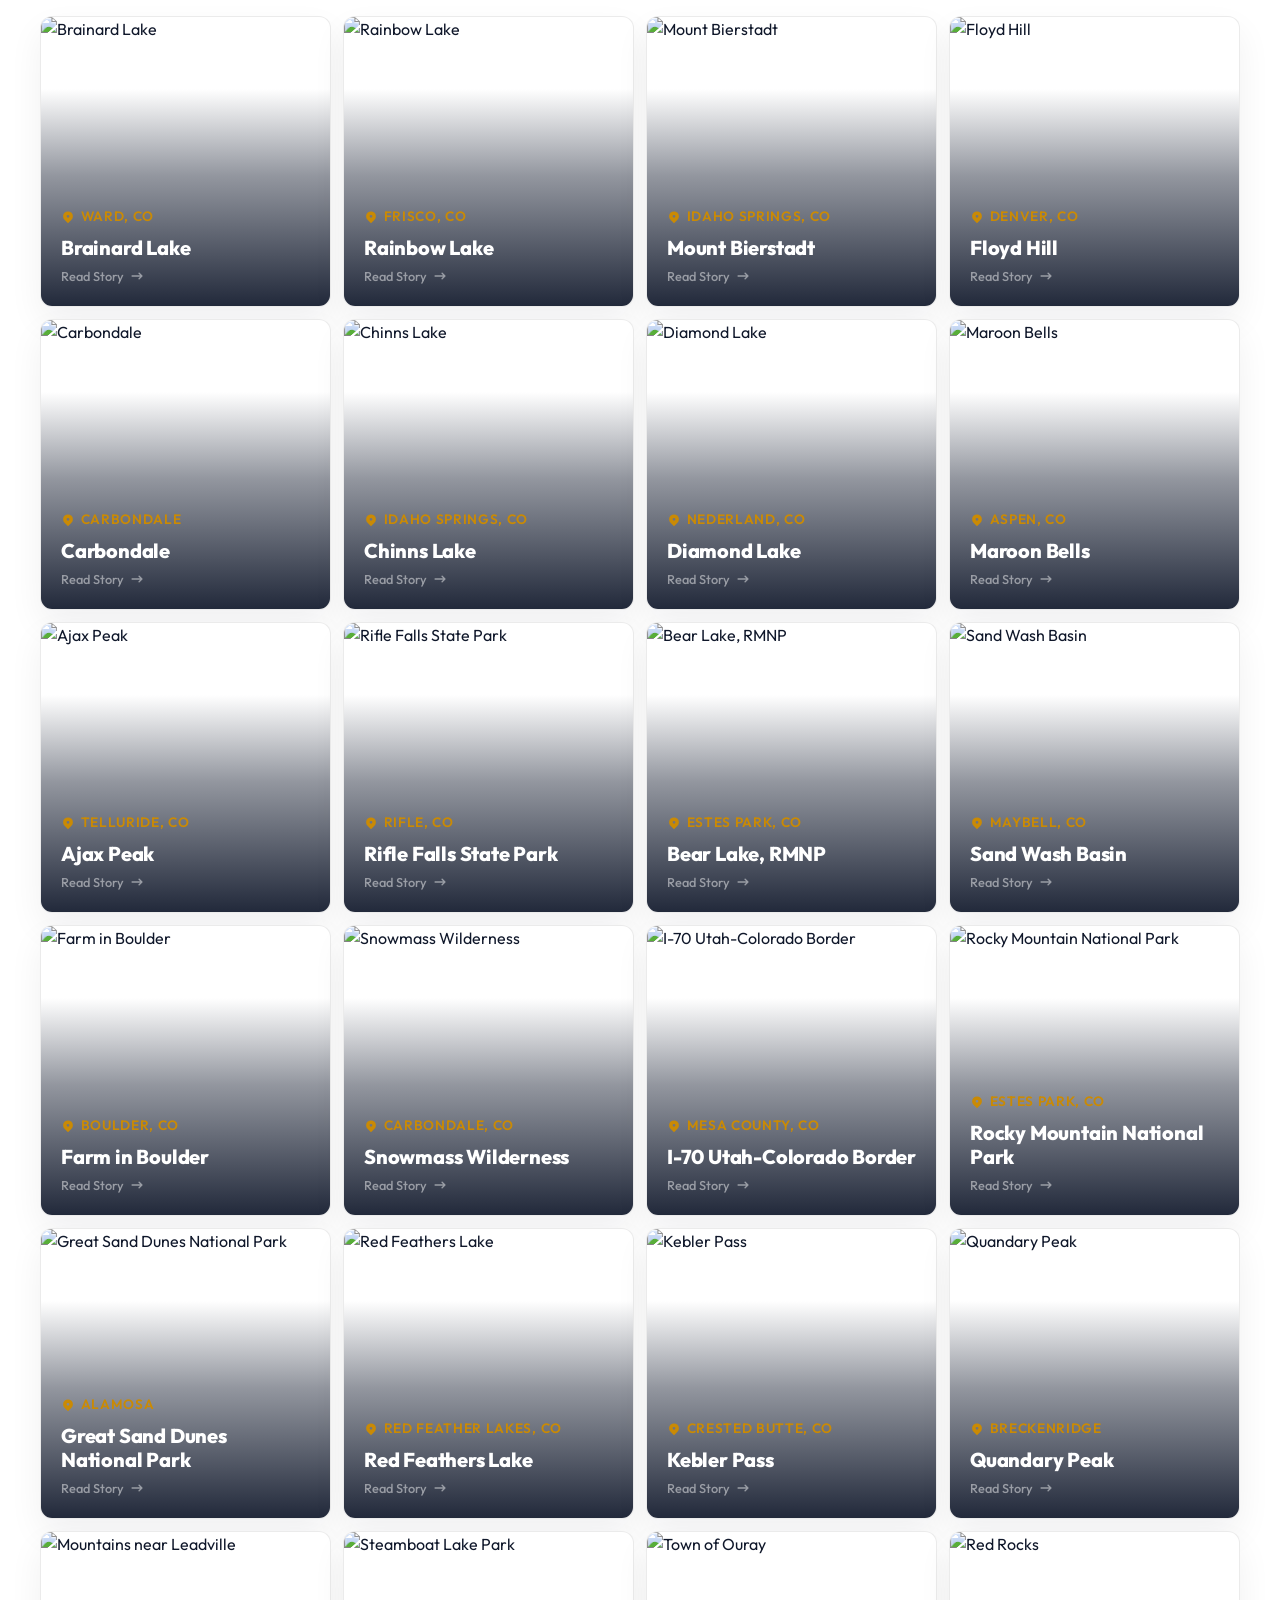
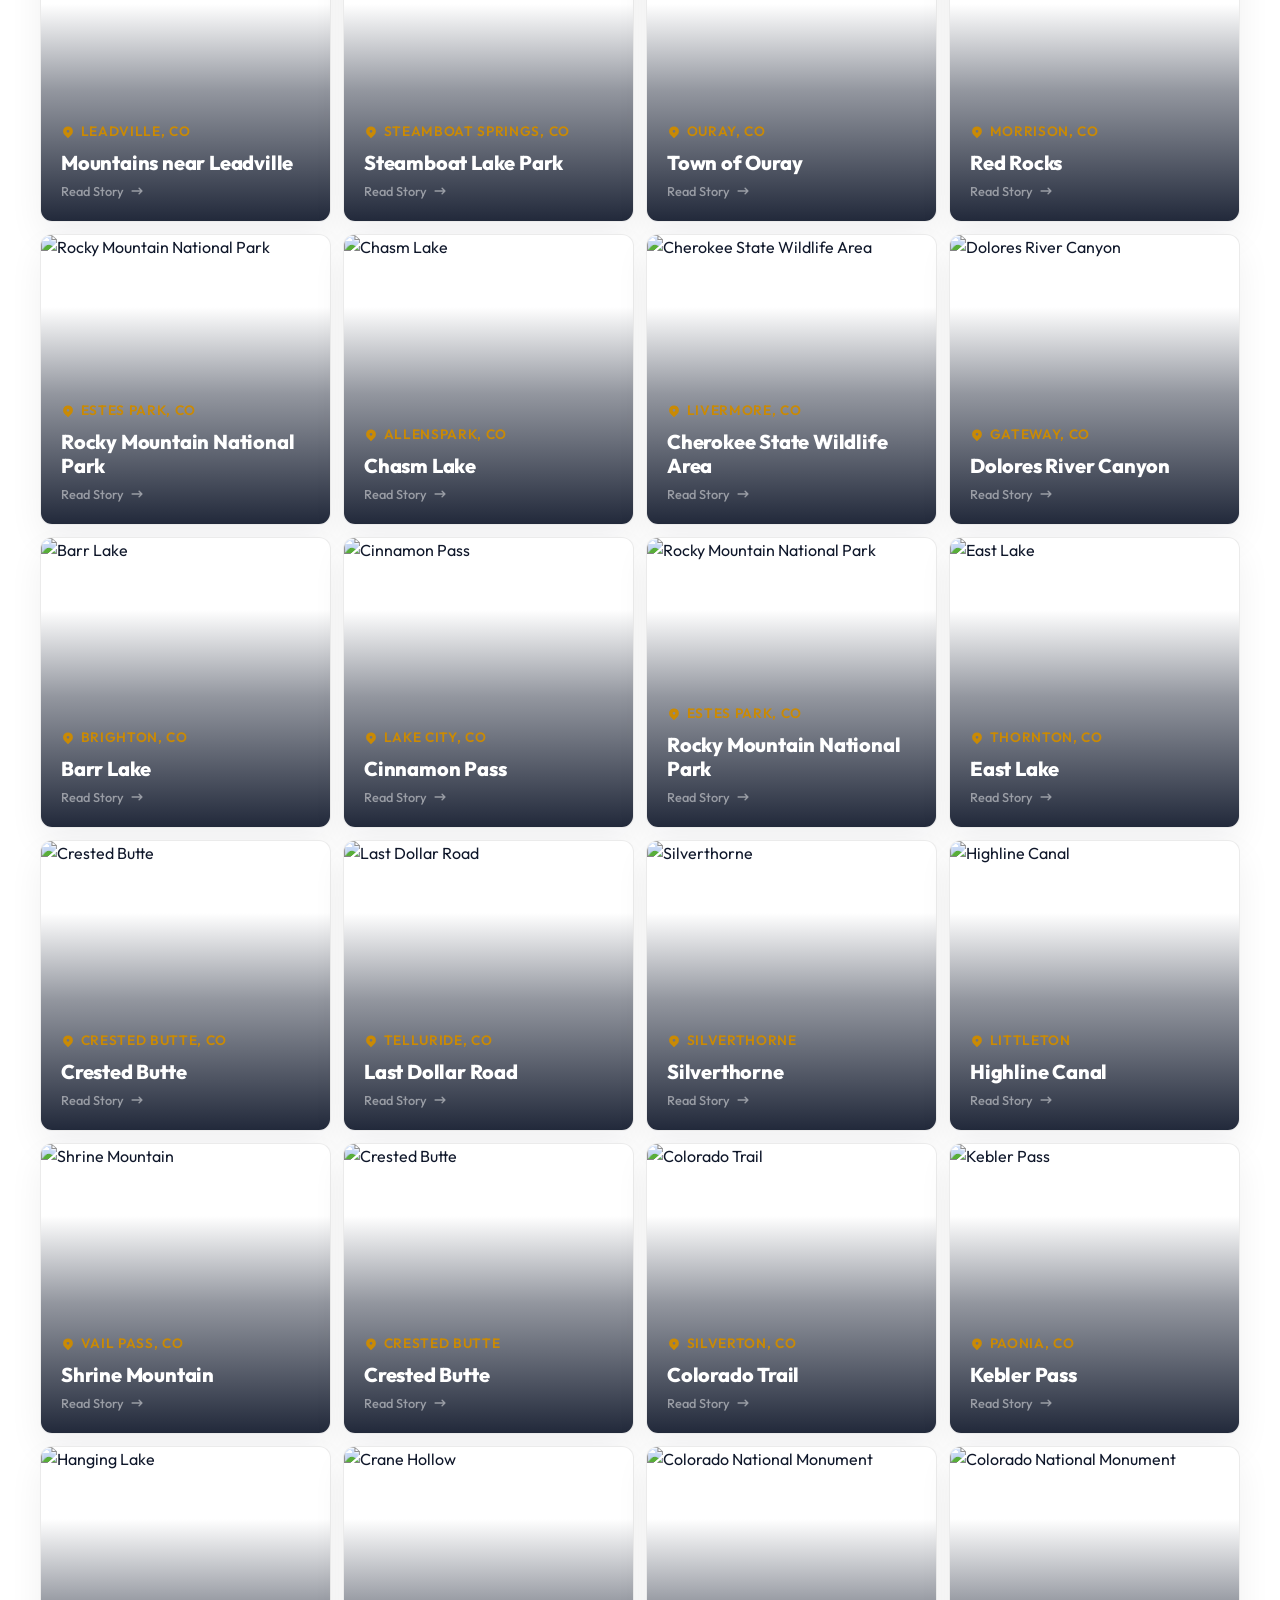
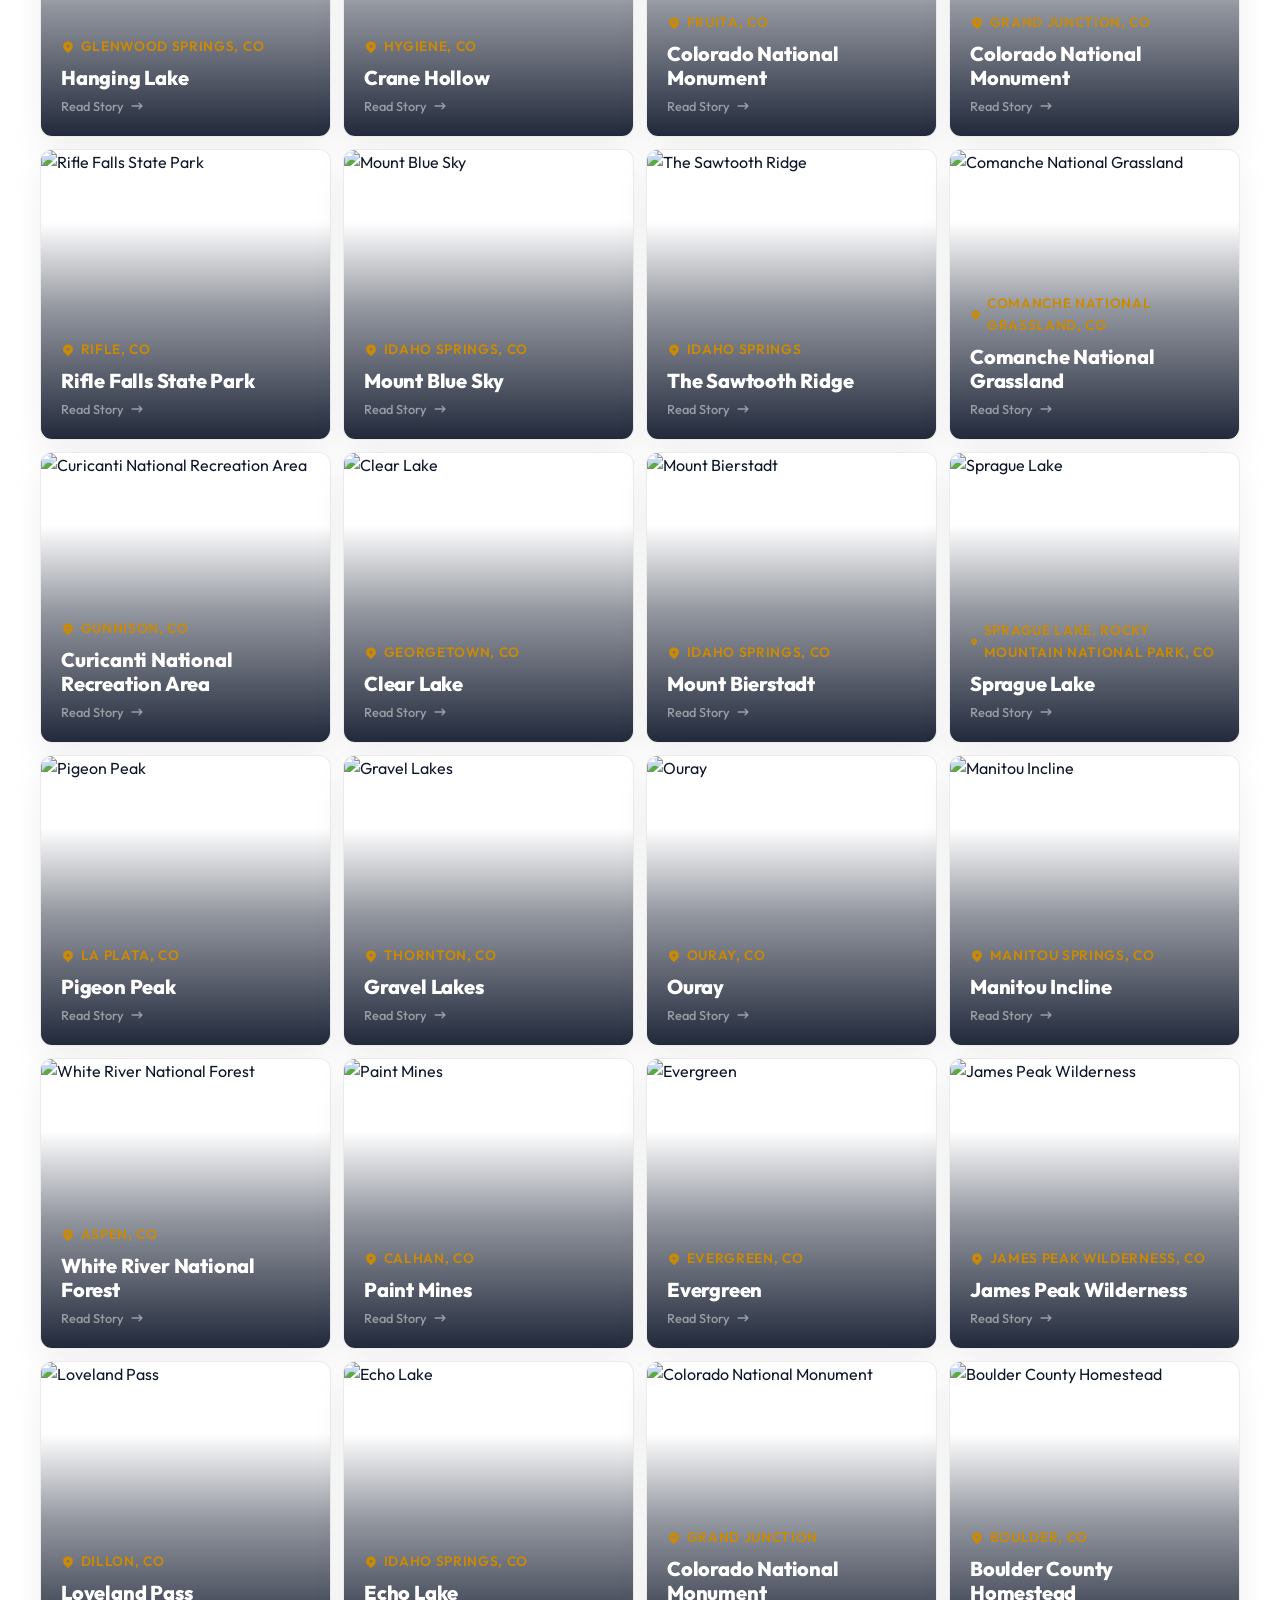
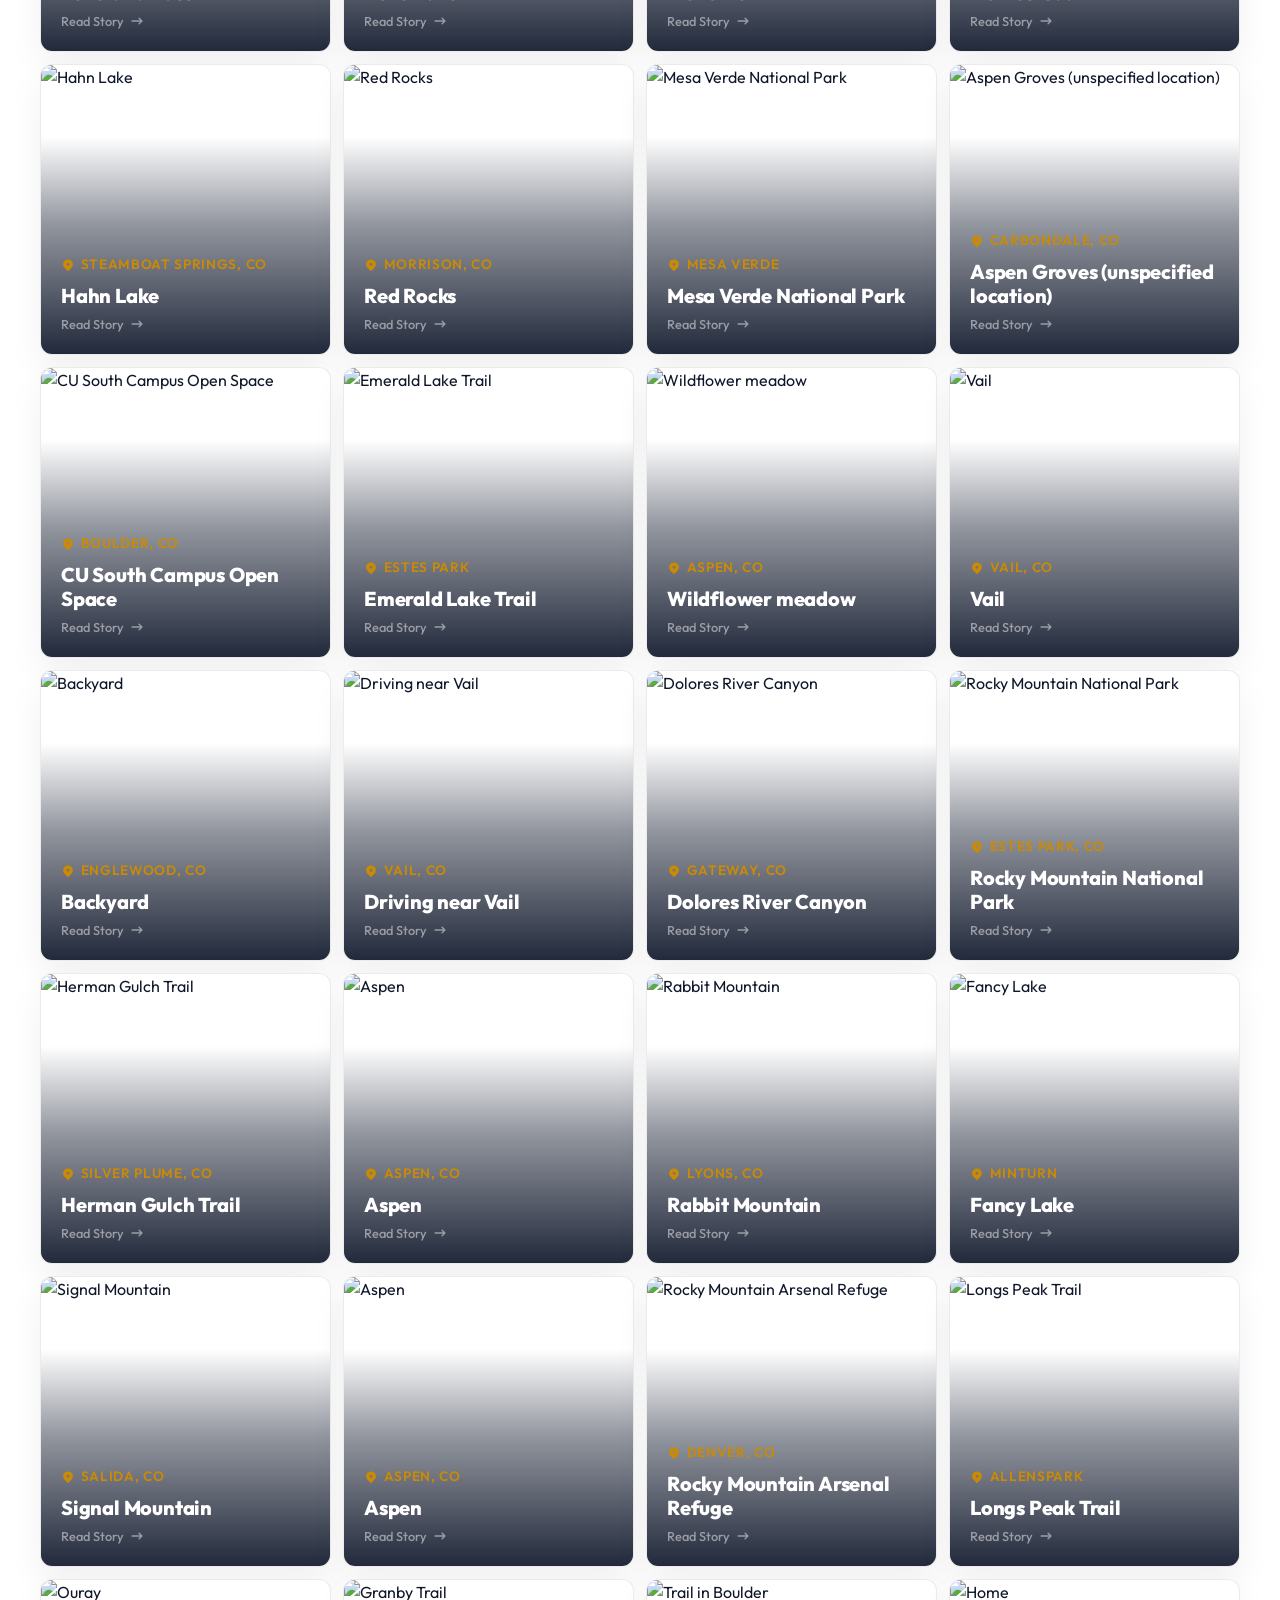
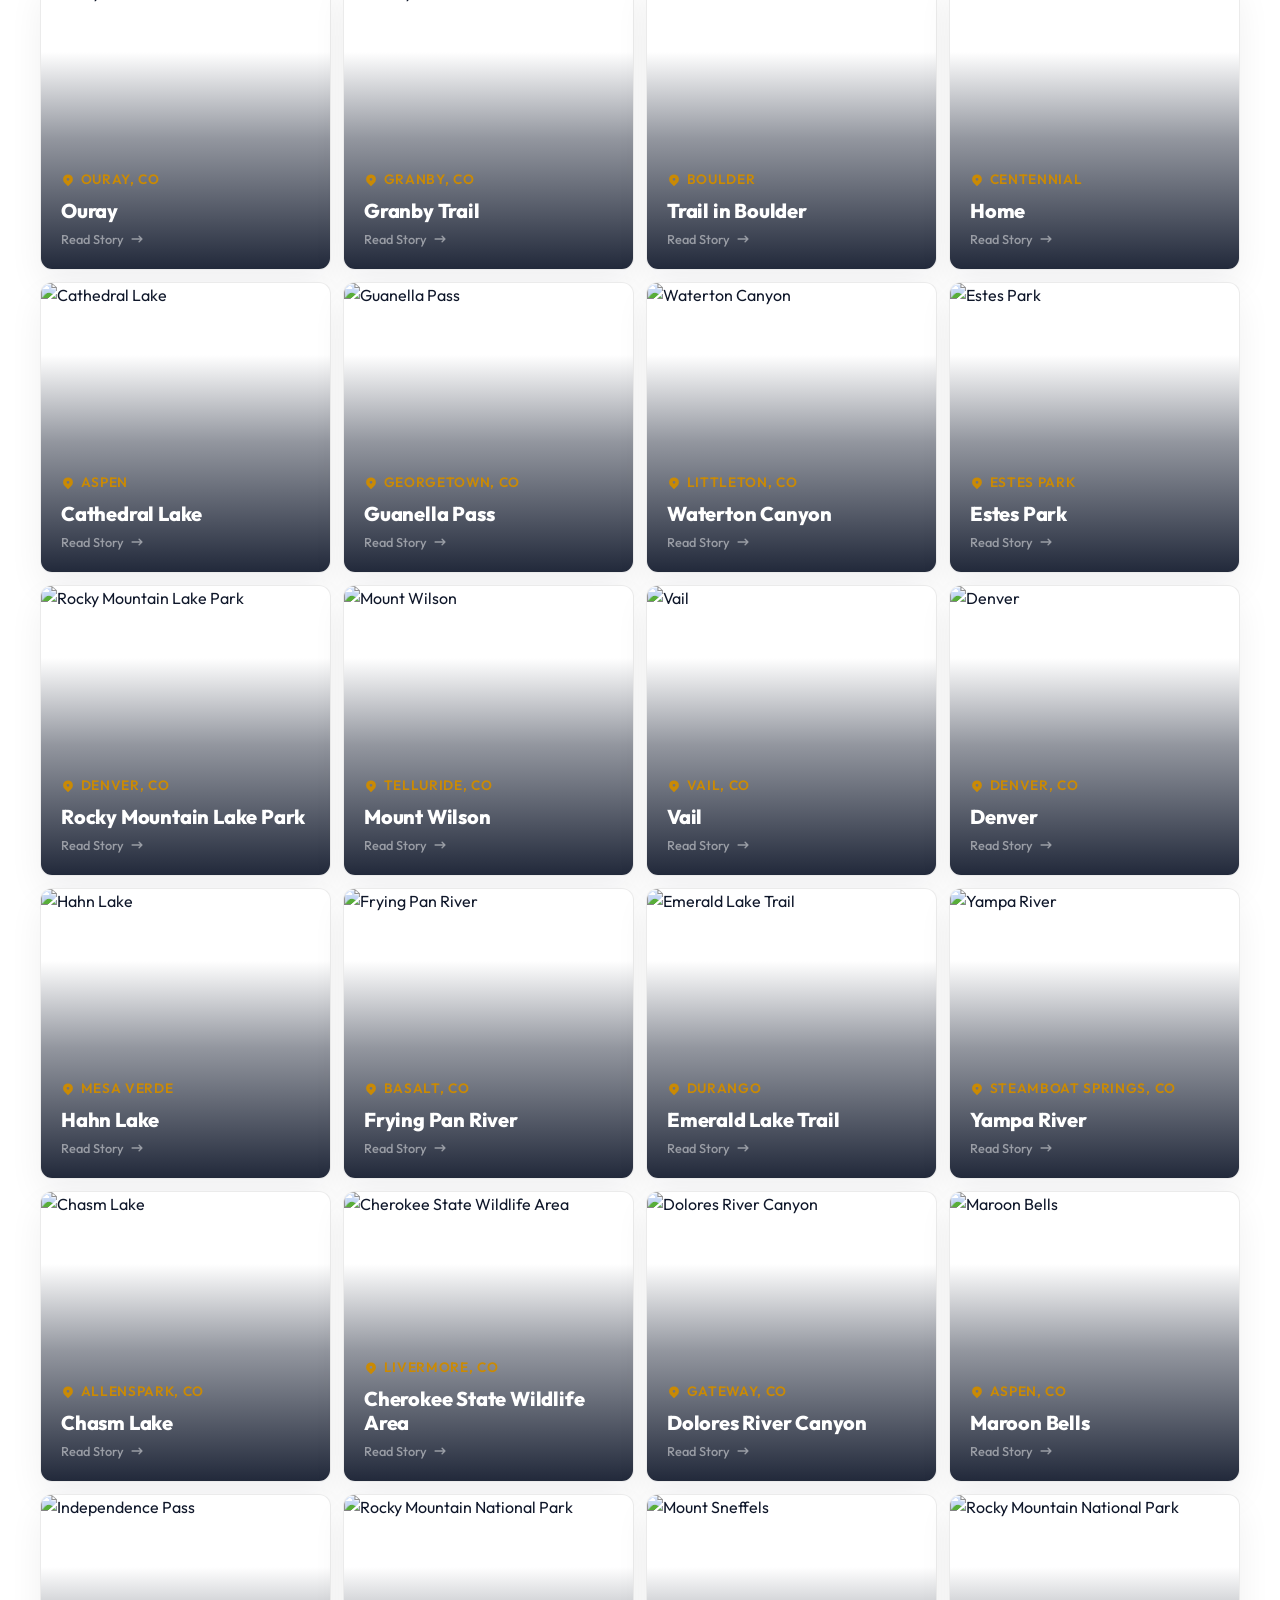
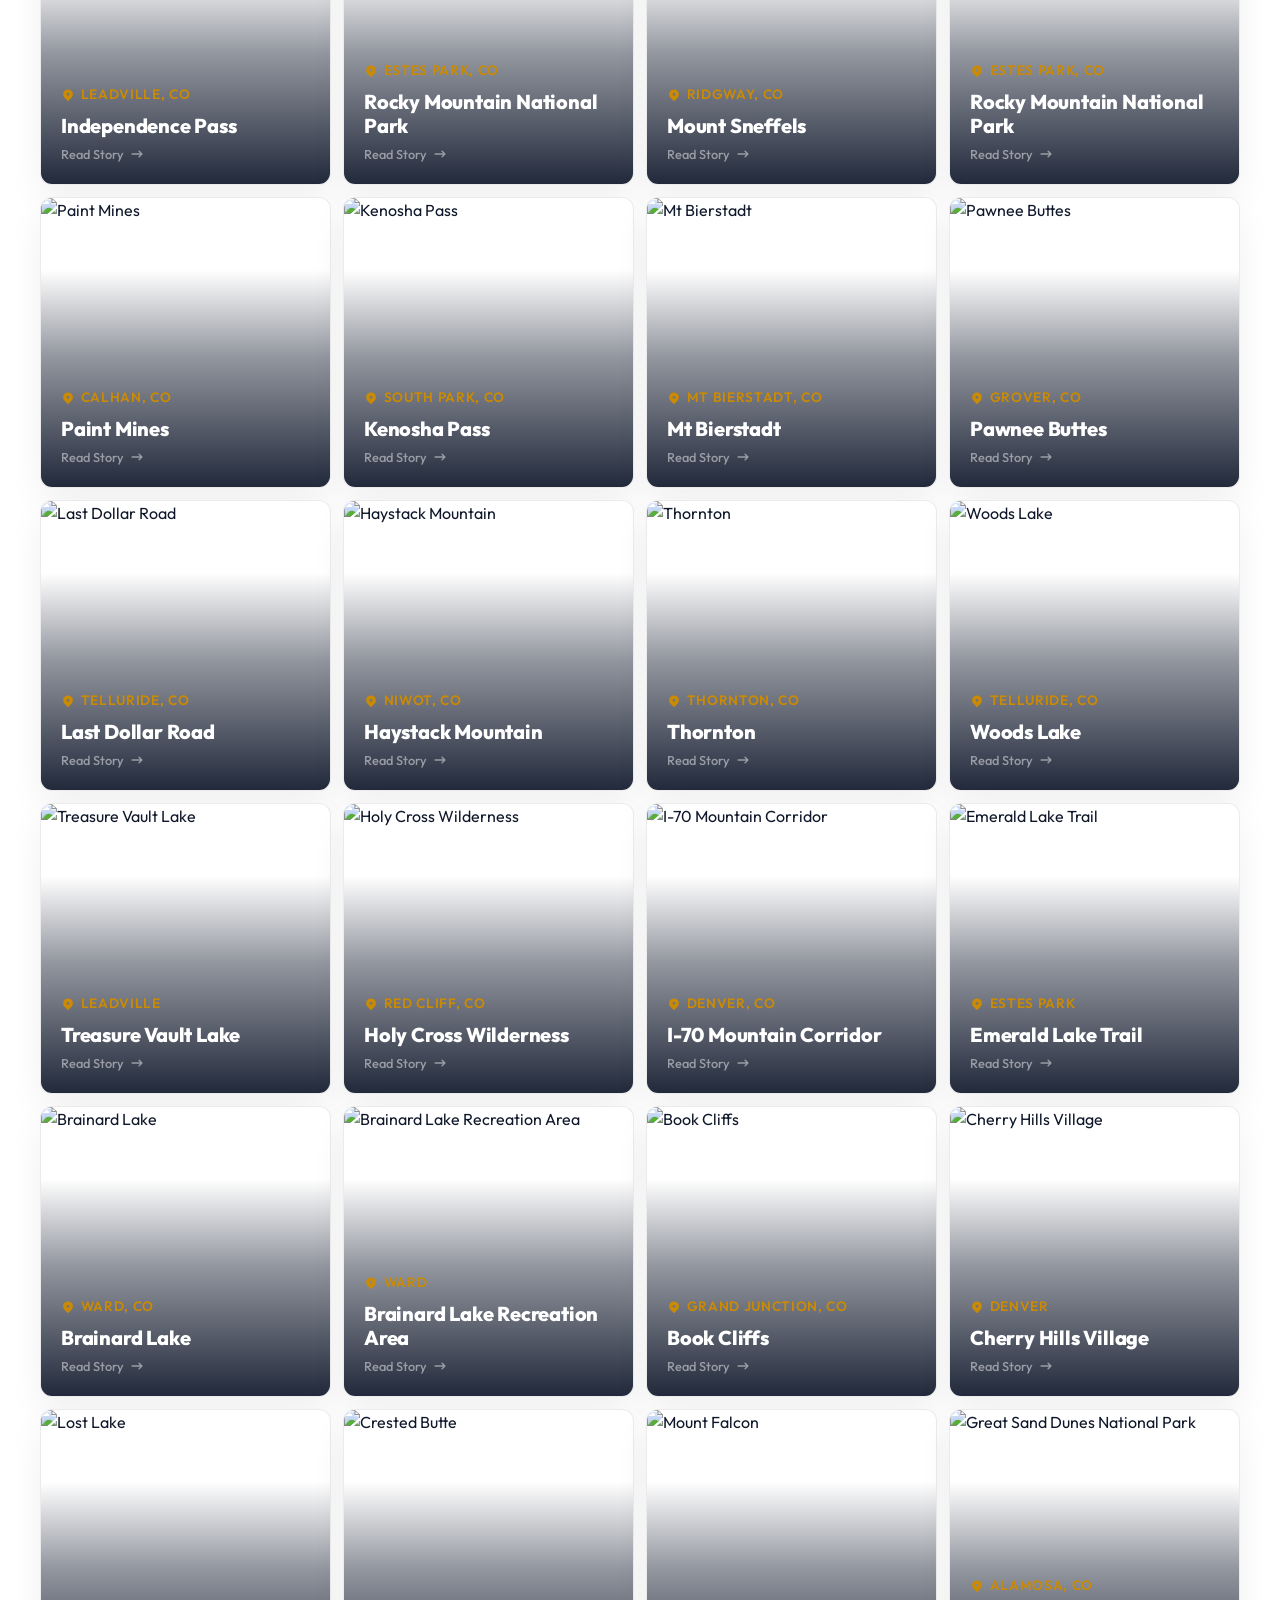
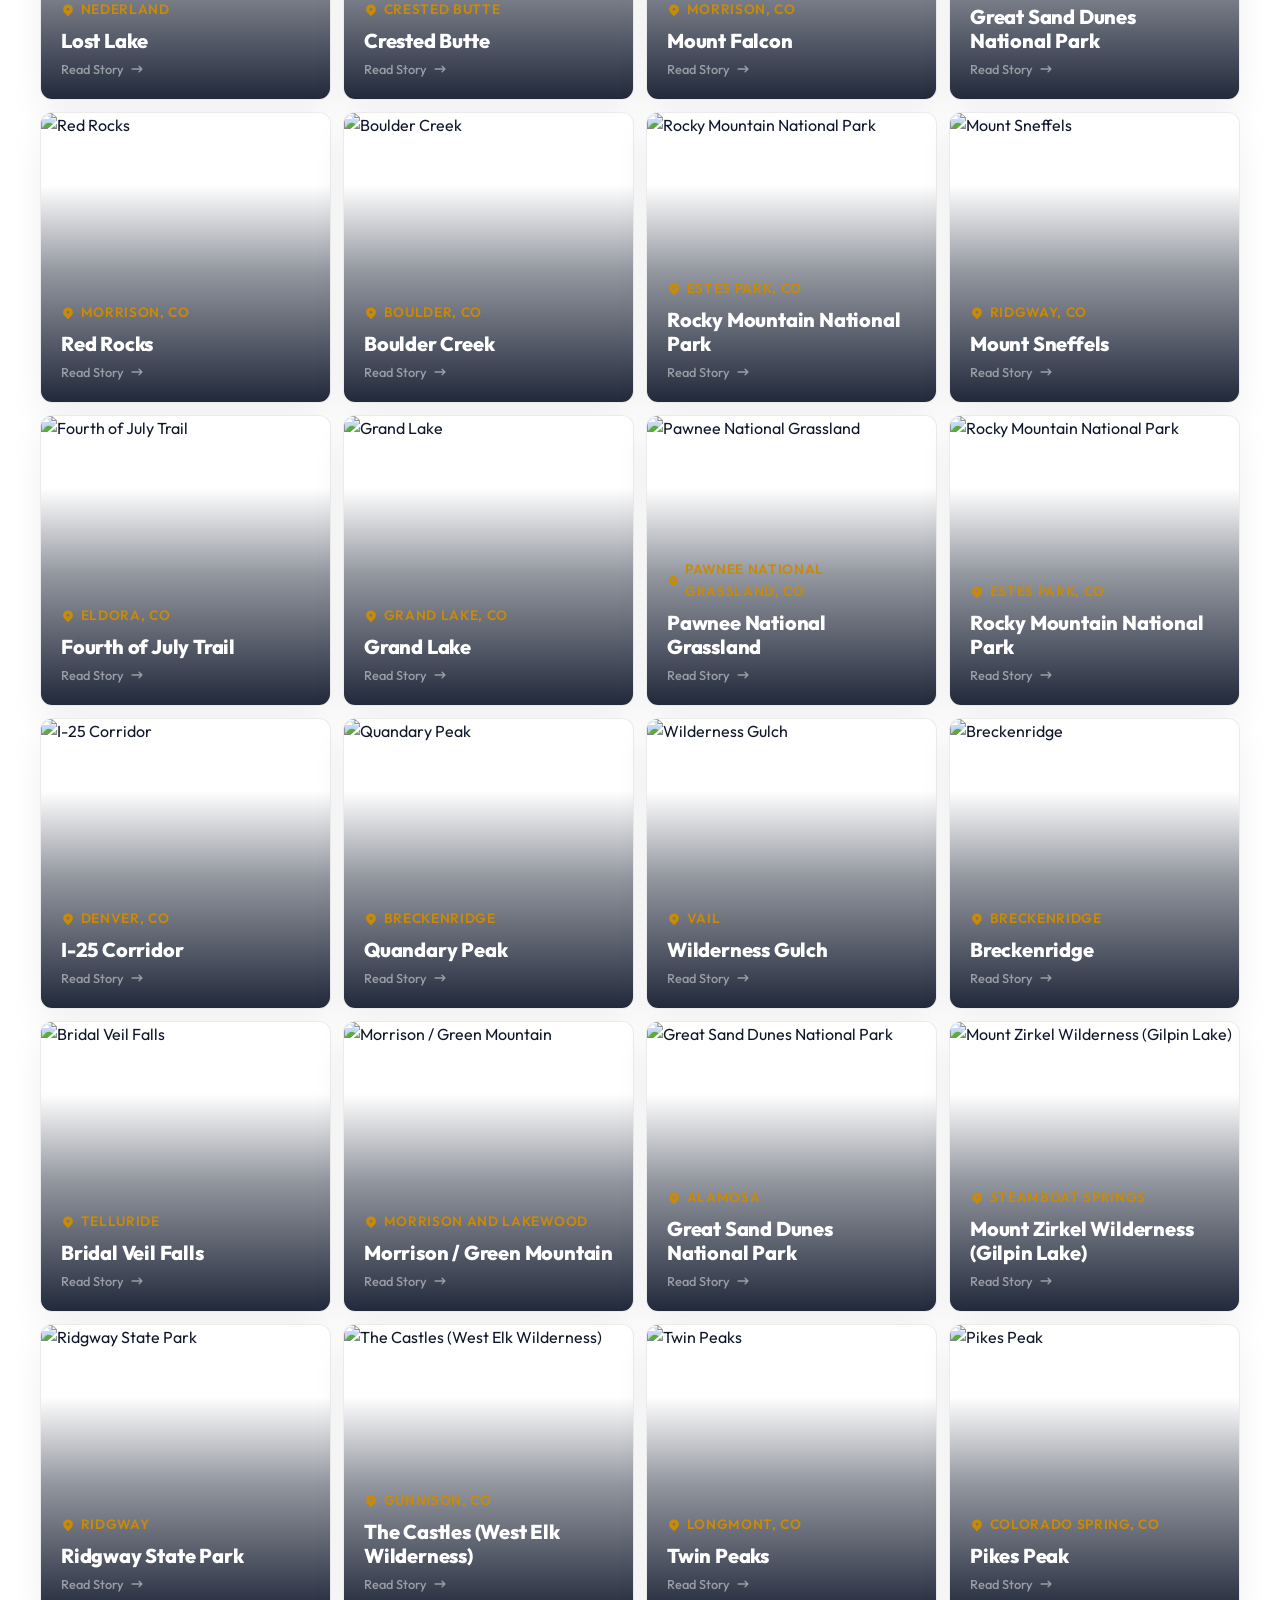
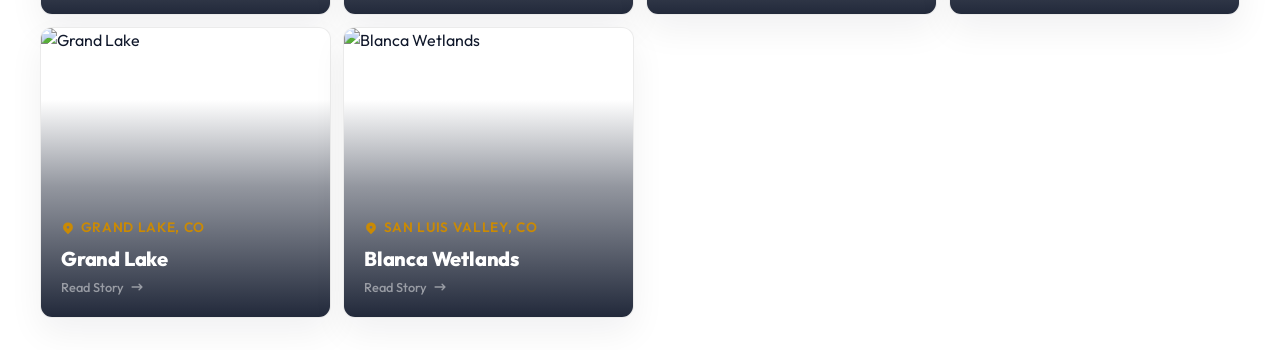
==== gallery.html @ 62d13413 "Update Stacy Weinstein location from Dolores River Canyon to I-70 Utah-Colorado Border" ====
<!DOCTYPE html>
<html lang="en">
<head>
  <meta charset="UTF-8">
  <meta name="viewport" content="width=device-width, initial-scale=1.0">
  <title>Colorado is Beautiful | Photo Gallery</title>
  <link rel="stylesheet" href="styles.css?v=1.2">
  <style>
    body {
      background: transparent;
      min-height: auto;
      padding: 0;
      margin: 0;
    }
    .gallery-embed-wrapper {
      width: 100%;
      max-width: 1200px;
      margin: 0 auto;
      padding: 1rem 0 2rem 0;
    }
  </style>
</head>
<body>

  <div class="gallery-embed-wrapper">
    <!-- Main Grid Section -->
    <main class="gallery-grid">
      <!-- CARDS_START -->

      <!-- Card: Brainard Lake (by Deena Sveinsson) -->
      <div class="card-container" id="landmark-brainard-lake" data-title="Brainard Lake" data-submitter="Deena Sveinsson" data-location="Ward, CO" data-photo="https://environmentamerica.org/wp-content/uploads/2026/07/Brainard_Lake.jpg?v=1.2" data-story="Brainard Lake: Brainard Lake Recreation Area draw visitors from all over the world hoping to see a majestic moose nibbling willows. With multiple recreational opportunities, this area is a gem for outdoor enthusiasts.">
        <div class="card" role="button" tabindex="0" aria-expanded="false" aria-label="Brainard Lake, click to enlarge details">
          <!-- Front Face -->
          <div class="card-front">
            <div class="card-image-wrapper">
              <img class="card-image" src="https://environmentamerica.org/wp-content/uploads/2026/07/Brainard_Lake.jpg?v=1.2" alt="Brainard Lake" referrerpolicy="no-referrer" loading="lazy">
            </div>
            <div class="card-overlay">
              <div class="card-location">
                <svg xmlns="http://www.w3.org/2000/svg" viewBox="0 0 20 20" fill="currentColor">
                  <path fill-rule="evenodd" d="M5.05 4.05a7 7 0 119.9 9.9L10 18.9l-4.95-4.95a7 7 0 010-9.9zM10 11a2 2 0 100-4 2 2 0 000 4z" clip-rule="evenodd" />
                </svg>
                Ward, CO
              </div>
              <h2 class="card-title">Brainard Lake</h2>
              <div class="card-hint">
                <span>Read Story</span>
                <svg xmlns="http://www.w3.org/2000/svg" viewBox="0 0 20 20" fill="currentColor">
                  <path fill-rule="evenodd" d="M12.293 5.293a1 1 0 011.414 0l4 4a1 1 0 010 1.414l-4 4a1 1 0 01-1.414-1.414L14.586 11H3a1 1 0 110-2h11.586l-2.293-2.293a1 1 0 010-1.414z" clip-rule="evenodd" />
                </svg>
              </div>
            </div>
          </div>
          <!-- Back Face -->
          <div class="card-back">
            <div class="card-back-header">
              <h2 class="card-back-title">Brainard Lake</h2>
            </div>
            <p class="card-back-desc">"Brainard Lake: Brainard Lake Recreation Area draw visitors from all over the world hoping to see a majestic moose nibbling willows. With multiple recreational opportunities, this area is a gem for outdoor enthusiasts."</p>
            <div class="card-facts">
              <div class="fact-item">
                <span class="fact-label">Shared By</span>
                <span class="fact-value">Deena Sveinsson</span>
              </div>
              <div class="fact-item">
                <span class="fact-label">Location</span>
                <span class="fact-value">Ward, CO</span>
              </div>
            </div>
            <button class="flip-back-btn" aria-label="Flip card to front">
              <svg xmlns="http://www.w3.org/2000/svg" viewBox="0 0 20 20" fill="currentColor">
                <path fill-rule="evenodd" d="M12.293 5.293a1 1 0 011.414 0l4 4a1 1 0 010 1.414l-4 4a1 1 0 01-1.414-1.414L14.586 11H3a1 1 0 110-2h11.586l-2.293-2.293a1 1 0 010-1.414z" clip-rule="evenodd" />
              </svg>
              Flip Back
            </button>
          </div>
        </div>
      </div>


      <!-- Card: Rainbow Lake (by Bill Stephens) -->
      <div class="card-container" id="landmark-rainbow-lake" data-title="Rainbow Lake" data-submitter="Bill Stephens" data-location="Frisco, CO" data-photo="https://environmentamerica.org/wp-content/uploads/2026/07/Frisco_01.JPG?v=1.2" data-story="Rainbow Lake offers a quiet, front-row view of Peak 1 standing tall above the Tenmile Range near Frisco.">
        <div class="card" role="button" tabindex="0" aria-expanded="false" aria-label="Rainbow Lake, click to enlarge details">
          <!-- Front Face -->
          <div class="card-front">
            <div class="card-image-wrapper">
              <img class="card-image" src="https://environmentamerica.org/wp-content/uploads/2026/07/Frisco_01.JPG?v=1.2" alt="Rainbow Lake" referrerpolicy="no-referrer" loading="lazy">
            </div>
            <div class="card-overlay">
              <div class="card-location">
                <svg xmlns="http://www.w3.org/2000/svg" viewBox="0 0 20 20" fill="currentColor">
                  <path fill-rule="evenodd" d="M5.05 4.05a7 7 0 119.9 9.9L10 18.9l-4.95-4.95a7 7 0 010-9.9zM10 11a2 2 0 100-4 2 2 0 000 4z" clip-rule="evenodd" />
                </svg>
                Frisco, CO
              </div>
              <h2 class="card-title">Rainbow Lake</h2>
              <div class="card-hint">
                <span>Read Story</span>
                <svg xmlns="http://www.w3.org/2000/svg" viewBox="0 0 20 20" fill="currentColor">
                  <path fill-rule="evenodd" d="M12.293 5.293a1 1 0 011.414 0l4 4a1 1 0 010 1.414l-4 4a1 1 0 01-1.414-1.414L14.586 11H3a1 1 0 110-2h11.586l-2.293-2.293a1 1 0 010-1.414z" clip-rule="evenodd" />
                </svg>
              </div>
            </div>
          </div>
          <!-- Back Face -->
          <div class="card-back">
            <div class="card-back-header">
              <h2 class="card-back-title">Rainbow Lake</h2>
            </div>
            <p class="card-back-desc">"Rainbow Lake offers a quiet, front-row view of Peak 1 standing tall above the Tenmile Range near Frisco."</p>
            <div class="card-facts">
              <div class="fact-item">
                <span class="fact-label">Shared By</span>
                <span class="fact-value">Bill Stephens</span>
              </div>
              <div class="fact-item">
                <span class="fact-label">Location</span>
                <span class="fact-value">Frisco, CO</span>
              </div>
            </div>
            <button class="flip-back-btn" aria-label="Flip card to front">
              <svg xmlns="http://www.w3.org/2000/svg" viewBox="0 0 20 20" fill="currentColor">
                <path fill-rule="evenodd" d="M12.293 5.293a1 1 0 011.414 0l4 4a1 1 0 010 1.414l-4 4a1 1 0 01-1.414-1.414L14.586 11H3a1 1 0 110-2h11.586l-2.293-2.293a1 1 0 010-1.414z" clip-rule="evenodd" />
              </svg>
              Flip Back
            </button>
          </div>
        </div>
      </div>


      <!-- Card: Mount Bierstadt (by Linda Schatz) -->
      <div class="card-container" id="landmark-mount-bierstadt" data-title="Mount Bierstadt" data-submitter="Linda Schatz" data-location="Idaho Springs, CO" data-photo="https://environmentamerica.org/wp-content/uploads/2026/07/35._Aspen_Trees.jpeg?v=1.2" data-story="More of the trees in Aspen. Looking straight up, I’m struck by how the tall white trunks and yellow crowns pop against the deep blue sky">
        <div class="card" role="button" tabindex="0" aria-expanded="false" aria-label="Mount Bierstadt, click to enlarge details">
          <!-- Front Face -->
          <div class="card-front">
            <div class="card-image-wrapper">
              <img class="card-image" src="https://environmentamerica.org/wp-content/uploads/2026/07/35._Aspen_Trees.jpeg?v=1.2" alt="Mount Bierstadt" referrerpolicy="no-referrer" loading="lazy">
            </div>
            <div class="card-overlay">
              <div class="card-location">
                <svg xmlns="http://www.w3.org/2000/svg" viewBox="0 0 20 20" fill="currentColor">
                  <path fill-rule="evenodd" d="M5.05 4.05a7 7 0 119.9 9.9L10 18.9l-4.95-4.95a7 7 0 010-9.9zM10 11a2 2 0 100-4 2 2 0 000 4z" clip-rule="evenodd" />
                </svg>
                Idaho Springs, CO
              </div>
              <h2 class="card-title">Mount Bierstadt</h2>
              <div class="card-hint">
                <span>Read Story</span>
                <svg xmlns="http://www.w3.org/2000/svg" viewBox="0 0 20 20" fill="currentColor">
                  <path fill-rule="evenodd" d="M12.293 5.293a1 1 0 011.414 0l4 4a1 1 0 010 1.414l-4 4a1 1 0 01-1.414-1.414L14.586 11H3a1 1 0 110-2h11.586l-2.293-2.293a1 1 0 010-1.414z" clip-rule="evenodd" />
                </svg>
              </div>
            </div>
          </div>
          <!-- Back Face -->
          <div class="card-back">
            <div class="card-back-header">
              <h2 class="card-back-title">Mount Bierstadt</h2>
            </div>
            <p class="card-back-desc">"More of the trees in Aspen. Looking straight up, I’m struck by how the tall white trunks and yellow crowns pop against the deep blue sky"</p>
            <div class="card-facts">
              <div class="fact-item">
                <span class="fact-label">Shared By</span>
                <span class="fact-value">Linda Schatz</span>
              </div>
              <div class="fact-item">
                <span class="fact-label">Location</span>
                <span class="fact-value">Idaho Springs, CO</span>
              </div>
            </div>
            <button class="flip-back-btn" aria-label="Flip card to front">
              <svg xmlns="http://www.w3.org/2000/svg" viewBox="0 0 20 20" fill="currentColor">
                <path fill-rule="evenodd" d="M12.293 5.293a1 1 0 011.414 0l4 4a1 1 0 010 1.414l-4 4a1 1 0 01-1.414-1.414L14.586 11H3a1 1 0 110-2h11.586l-2.293-2.293a1 1 0 010-1.414z" clip-rule="evenodd" />
              </svg>
              Flip Back
            </button>
          </div>
        </div>
      </div>


      <!-- Card: Floyd Hill (by Stacy Weinstein) -->
      <div class="card-container" id="landmark-floyd-hill" data-title="Floyd Hill" data-submitter="Stacy Weinstein" data-location="Denver, CO" data-photo="https://environmentamerica.org/wp-content/uploads/2026/07/19._Floyd_Hill.jpeg?v=1.2" data-story="Floyd Hill while driving">
        <div class="card" role="button" tabindex="0" aria-expanded="false" aria-label="Floyd Hill, click to enlarge details">
          <!-- Front Face -->
          <div class="card-front">
            <div class="card-image-wrapper">
              <img class="card-image" src="https://environmentamerica.org/wp-content/uploads/2026/07/19._Floyd_Hill.jpeg?v=1.2" alt="Floyd Hill" referrerpolicy="no-referrer" loading="lazy">
            </div>
            <div class="card-overlay">
              <div class="card-location">
                <svg xmlns="http://www.w3.org/2000/svg" viewBox="0 0 20 20" fill="currentColor">
                  <path fill-rule="evenodd" d="M5.05 4.05a7 7 0 119.9 9.9L10 18.9l-4.95-4.95a7 7 0 010-9.9zM10 11a2 2 0 100-4 2 2 0 000 4z" clip-rule="evenodd" />
                </svg>
                Denver, CO
              </div>
              <h2 class="card-title">Floyd Hill</h2>
              <div class="card-hint">
                <span>Read Story</span>
                <svg xmlns="http://www.w3.org/2000/svg" viewBox="0 0 20 20" fill="currentColor">
                  <path fill-rule="evenodd" d="M12.293 5.293a1 1 0 011.414 0l4 4a1 1 0 010 1.414l-4 4a1 1 0 01-1.414-1.414L14.586 11H3a1 1 0 110-2h11.586l-2.293-2.293a1 1 0 010-1.414z" clip-rule="evenodd" />
                </svg>
              </div>
            </div>
          </div>
          <!-- Back Face -->
          <div class="card-back">
            <div class="card-back-header">
              <h2 class="card-back-title">Floyd Hill</h2>
            </div>
            <p class="card-back-desc">"Floyd Hill while driving"</p>
            <div class="card-facts">
              <div class="fact-item">
                <span class="fact-label">Shared By</span>
                <span class="fact-value">Stacy Weinstein</span>
              </div>
              <div class="fact-item">
                <span class="fact-label">Location</span>
                <span class="fact-value">Denver, CO</span>
              </div>
            </div>
            <button class="flip-back-btn" aria-label="Flip card to front">
              <svg xmlns="http://www.w3.org/2000/svg" viewBox="0 0 20 20" fill="currentColor">
                <path fill-rule="evenodd" d="M12.293 5.293a1 1 0 011.414 0l4 4a1 1 0 010 1.414l-4 4a1 1 0 01-1.414-1.414L14.586 11H3a1 1 0 110-2h11.586l-2.293-2.293a1 1 0 010-1.414z" clip-rule="evenodd" />
              </svg>
              Flip Back
            </button>
          </div>
        </div>
      </div>


      <!-- Card: Carbondale (by Lisa Schatz) -->
      <div class="card-container" id="landmark-carbondale" data-title="Carbondale" data-submitter="Lisa Schatz" data-location="Carbondale" data-photo="https://environmentamerica.org/wp-content/uploads/2026/07/29._Carbondale.jpeg?v=1.2" data-story="Wildflowers of Carbondale.">
        <div class="card" role="button" tabindex="0" aria-expanded="false" aria-label="Carbondale, click to enlarge details">
          <!-- Front Face -->
          <div class="card-front">
            <div class="card-image-wrapper">
              <img class="card-image" src="https://environmentamerica.org/wp-content/uploads/2026/07/29._Carbondale.jpeg?v=1.2" alt="Carbondale" referrerpolicy="no-referrer" loading="lazy">
            </div>
            <div class="card-overlay">
              <div class="card-location">
                <svg xmlns="http://www.w3.org/2000/svg" viewBox="0 0 20 20" fill="currentColor">
                  <path fill-rule="evenodd" d="M5.05 4.05a7 7 0 119.9 9.9L10 18.9l-4.95-4.95a7 7 0 010-9.9zM10 11a2 2 0 100-4 2 2 0 000 4z" clip-rule="evenodd" />
                </svg>
                Carbondale
              </div>
              <h2 class="card-title">Carbondale</h2>
              <div class="card-hint">
                <span>Read Story</span>
                <svg xmlns="http://www.w3.org/2000/svg" viewBox="0 0 20 20" fill="currentColor">
                  <path fill-rule="evenodd" d="M12.293 5.293a1 1 0 011.414 0l4 4a1 1 0 010 1.414l-4 4a1 1 0 01-1.414-1.414L14.586 11H3a1 1 0 110-2h11.586l-2.293-2.293a1 1 0 010-1.414z" clip-rule="evenodd" />
                </svg>
              </div>
            </div>
          </div>
          <!-- Back Face -->
          <div class="card-back">
            <div class="card-back-header">
              <h2 class="card-back-title">Carbondale</h2>
            </div>
            <p class="card-back-desc">"Wildflowers of Carbondale."</p>
            <div class="card-facts">
              <div class="fact-item">
                <span class="fact-label">Shared By</span>
                <span class="fact-value">Lisa Schatz</span>
              </div>
              <div class="fact-item">
                <span class="fact-label">Location</span>
                <span class="fact-value">Carbondale</span>
              </div>
            </div>
            <button class="flip-back-btn" aria-label="Flip card to front">
              <svg xmlns="http://www.w3.org/2000/svg" viewBox="0 0 20 20" fill="currentColor">
                <path fill-rule="evenodd" d="M12.293 5.293a1 1 0 011.414 0l4 4a1 1 0 010 1.414l-4 4a1 1 0 01-1.414-1.414L14.586 11H3a1 1 0 110-2h11.586l-2.293-2.293a1 1 0 010-1.414z" clip-rule="evenodd" />
              </svg>
              Flip Back
            </button>
          </div>
        </div>
      </div>


      <!-- Card: Chinns Lake (by Dan Williams) -->
      <div class="card-container" id="landmark-chinns-lake" data-title="Chinns Lake" data-submitter="Dan Williams" data-location="Idaho Springs, CO" data-photo="https://environmentamerica.org/wp-content/uploads/2026/07/Chinns_Lake.jpeg?v=1.2" data-story="A serene high-country alpine lake surrounded by evergreen forests and rugged mountain slopes.">
        <div class="card" role="button" tabindex="0" aria-expanded="false" aria-label="Chinns Lake, click to enlarge details">
          <!-- Front Face -->
          <div class="card-front">
            <div class="card-image-wrapper">
              <img class="card-image" src="https://environmentamerica.org/wp-content/uploads/2026/07/Chinns_Lake.jpeg?v=1.2" alt="Chinns Lake" referrerpolicy="no-referrer" loading="lazy">
            </div>
            <div class="card-overlay">
              <div class="card-location">
                <svg xmlns="http://www.w3.org/2000/svg" viewBox="0 0 20 20" fill="currentColor">
                  <path fill-rule="evenodd" d="M5.05 4.05a7 7 0 119.9 9.9L10 18.9l-4.95-4.95a7 7 0 010-9.9zM10 11a2 2 0 100-4 2 2 0 000 4z" clip-rule="evenodd" />
                </svg>
                Idaho Springs, CO
              </div>
              <h2 class="card-title">Chinns Lake</h2>
              <div class="card-hint">
                <span>Read Story</span>
                <svg xmlns="http://www.w3.org/2000/svg" viewBox="0 0 20 20" fill="currentColor">
                  <path fill-rule="evenodd" d="M12.293 5.293a1 1 0 011.414 0l4 4a1 1 0 010 1.414l-4 4a1 1 0 01-1.414-1.414L14.586 11H3a1 1 0 110-2h11.586l-2.293-2.293a1 1 0 010-1.414z" clip-rule="evenodd" />
                </svg>
              </div>
            </div>
          </div>
          <!-- Back Face -->
          <div class="card-back">
            <div class="card-back-header">
              <h2 class="card-back-title">Chinns Lake</h2>
            </div>
            <p class="card-back-desc">"A serene high-country alpine lake surrounded by evergreen forests and rugged mountain slopes."</p>
            <div class="card-facts">
              <div class="fact-item">
                <span class="fact-label">Shared By</span>
                <span class="fact-value">Dan Williams</span>
              </div>
              <div class="fact-item">
                <span class="fact-label">Location</span>
                <span class="fact-value">Idaho Springs, CO</span>
              </div>
            </div>
            <button class="flip-back-btn" aria-label="Flip card to front">
              <svg xmlns="http://www.w3.org/2000/svg" viewBox="0 0 20 20" fill="currentColor">
                <path fill-rule="evenodd" d="M12.293 5.293a1 1 0 011.414 0l4 4a1 1 0 010 1.414l-4 4a1 1 0 01-1.414-1.414L14.586 11H3a1 1 0 110-2h11.586l-2.293-2.293a1 1 0 010-1.414z" clip-rule="evenodd" />
              </svg>
              Flip Back
            </button>
          </div>
        </div>
      </div>


      <!-- Card: Diamond Lake (by Mark Morgenstein) -->
      <div class="card-container" id="landmark-diamond-lake" data-title="Diamond Lake" data-submitter="Mark Morgenstein" data-location="Nederland, CO" data-photo="https://environmentamerica.org/wp-content/uploads/2026/07/Diamond_Lake.jpg?v=1.2" data-story="Tranquil subalpine waters of Diamond Lake reflecting the surrounding mountain cirque and evergreen forest.">
        <div class="card" role="button" tabindex="0" aria-expanded="false" aria-label="Diamond Lake, click to enlarge details">
          <!-- Front Face -->
          <div class="card-front">
            <div class="card-image-wrapper">
              <img class="card-image" src="https://environmentamerica.org/wp-content/uploads/2026/07/Diamond_Lake.jpg?v=1.2" alt="Diamond Lake" referrerpolicy="no-referrer" loading="lazy">
            </div>
            <div class="card-overlay">
              <div class="card-location">
                <svg xmlns="http://www.w3.org/2000/svg" viewBox="0 0 20 20" fill="currentColor">
                  <path fill-rule="evenodd" d="M5.05 4.05a7 7 0 119.9 9.9L10 18.9l-4.95-4.95a7 7 0 010-9.9zM10 11a2 2 0 100-4 2 2 0 000 4z" clip-rule="evenodd" />
                </svg>
                Nederland, CO
              </div>
              <h2 class="card-title">Diamond Lake</h2>
              <div class="card-hint">
                <span>Read Story</span>
                <svg xmlns="http://www.w3.org/2000/svg" viewBox="0 0 20 20" fill="currentColor">
                  <path fill-rule="evenodd" d="M12.293 5.293a1 1 0 011.414 0l4 4a1 1 0 010 1.414l-4 4a1 1 0 01-1.414-1.414L14.586 11H3a1 1 0 110-2h11.586l-2.293-2.293a1 1 0 010-1.414z" clip-rule="evenodd" />
                </svg>
              </div>
            </div>
          </div>
          <!-- Back Face -->
          <div class="card-back">
            <div class="card-back-header">
              <h2 class="card-back-title">Diamond Lake</h2>
            </div>
            <p class="card-back-desc">"Tranquil subalpine waters of Diamond Lake reflecting the surrounding mountain cirque and evergreen forest."</p>
            <div class="card-facts">
              <div class="fact-item">
                <span class="fact-label">Shared By</span>
                <span class="fact-value">Mark Morgenstein</span>
              </div>
              <div class="fact-item">
                <span class="fact-label">Location</span>
                <span class="fact-value">Nederland, CO</span>
              </div>
            </div>
            <button class="flip-back-btn" aria-label="Flip card to front">
              <svg xmlns="http://www.w3.org/2000/svg" viewBox="0 0 20 20" fill="currentColor">
                <path fill-rule="evenodd" d="M12.293 5.293a1 1 0 011.414 0l4 4a1 1 0 010 1.414l-4 4a1 1 0 01-1.414-1.414L14.586 11H3a1 1 0 110-2h11.586l-2.293-2.293a1 1 0 010-1.414z" clip-rule="evenodd" />
              </svg>
              Flip Back
            </button>
          </div>
        </div>
      </div>


      <!-- Card: Maroon Bells (by Lisa Mason) -->
      <div class="card-container" id="landmark-maroon-bells" data-title="Maroon Bells" data-submitter="Lisa Mason" data-location="Aspen, CO" data-photo="https://environmentamerica.org/wp-content/uploads/2026/07/LisaMason1.jpeg?v=1.2" data-story="Maroon Bells">
        <div class="card" role="button" tabindex="0" aria-expanded="false" aria-label="Maroon Bells, click to enlarge details">
          <!-- Front Face -->
          <div class="card-front">
            <div class="card-image-wrapper">
              <img class="card-image" src="https://environmentamerica.org/wp-content/uploads/2026/07/LisaMason1.jpeg?v=1.2" alt="Maroon Bells" referrerpolicy="no-referrer" loading="lazy">
            </div>
            <div class="card-overlay">
              <div class="card-location">
                <svg xmlns="http://www.w3.org/2000/svg" viewBox="0 0 20 20" fill="currentColor">
                  <path fill-rule="evenodd" d="M5.05 4.05a7 7 0 119.9 9.9L10 18.9l-4.95-4.95a7 7 0 010-9.9zM10 11a2 2 0 100-4 2 2 0 000 4z" clip-rule="evenodd" />
                </svg>
                Aspen, CO
              </div>
              <h2 class="card-title">Maroon Bells</h2>
              <div class="card-hint">
                <span>Read Story</span>
                <svg xmlns="http://www.w3.org/2000/svg" viewBox="0 0 20 20" fill="currentColor">
                  <path fill-rule="evenodd" d="M12.293 5.293a1 1 0 011.414 0l4 4a1 1 0 010 1.414l-4 4a1 1 0 01-1.414-1.414L14.586 11H3a1 1 0 110-2h11.586l-2.293-2.293a1 1 0 010-1.414z" clip-rule="evenodd" />
                </svg>
              </div>
            </div>
          </div>
          <!-- Back Face -->
          <div class="card-back">
            <div class="card-back-header">
              <h2 class="card-back-title">Maroon Bells</h2>
            </div>
            <p class="card-back-desc">"Maroon Bells"</p>
            <div class="card-facts">
              <div class="fact-item">
                <span class="fact-label">Shared By</span>
                <span class="fact-value">Lisa Mason</span>
              </div>
              <div class="fact-item">
                <span class="fact-label">Location</span>
                <span class="fact-value">Aspen, CO</span>
              </div>
            </div>
            <button class="flip-back-btn" aria-label="Flip card to front">
              <svg xmlns="http://www.w3.org/2000/svg" viewBox="0 0 20 20" fill="currentColor">
                <path fill-rule="evenodd" d="M12.293 5.293a1 1 0 011.414 0l4 4a1 1 0 010 1.414l-4 4a1 1 0 01-1.414-1.414L14.586 11H3a1 1 0 110-2h11.586l-2.293-2.293a1 1 0 010-1.414z" clip-rule="evenodd" />
              </svg>
              Flip Back
            </button>
          </div>
        </div>
      </div>


      <!-- Card: Ajax Peak (by Christie Green) -->
      <div class="card-container" id="landmark-ajax-peak" data-title="Ajax Peak" data-submitter="Christie Green" data-location="Telluride, CO" data-photo="https://environmentamerica.org/wp-content/uploads/2026/07/Christie_Green_Telluride_CO_v-768x1024.jpg?v=1.2" data-story="Every October, the Telluride Horror Show takes place. After being inside watching a dark movie, opening the doors onto this vista is surreal. On this day, the skies opened to this awe-inspiring view of Ajax Peak, taken from Main Street.">
        <div class="card" role="button" tabindex="0" aria-expanded="false" aria-label="Ajax Peak, click to enlarge details">
          <!-- Front Face -->
          <div class="card-front">
            <div class="card-image-wrapper">
              <img class="card-image" src="https://environmentamerica.org/wp-content/uploads/2026/07/Christie_Green_Telluride_CO_v-768x1024.jpg?v=1.2" alt="Ajax Peak" referrerpolicy="no-referrer" loading="lazy">
            </div>
            <div class="card-overlay">
              <div class="card-location">
                <svg xmlns="http://www.w3.org/2000/svg" viewBox="0 0 20 20" fill="currentColor">
                  <path fill-rule="evenodd" d="M5.05 4.05a7 7 0 119.9 9.9L10 18.9l-4.95-4.95a7 7 0 010-9.9zM10 11a2 2 0 100-4 2 2 0 000 4z" clip-rule="evenodd" />
                </svg>
                Telluride, CO
              </div>
              <h2 class="card-title">Ajax Peak</h2>
              <div class="card-hint">
                <span>Read Story</span>
                <svg xmlns="http://www.w3.org/2000/svg" viewBox="0 0 20 20" fill="currentColor">
                  <path fill-rule="evenodd" d="M12.293 5.293a1 1 0 011.414 0l4 4a1 1 0 010 1.414l-4 4a1 1 0 01-1.414-1.414L14.586 11H3a1 1 0 110-2h11.586l-2.293-2.293a1 1 0 010-1.414z" clip-rule="evenodd" />
                </svg>
              </div>
            </div>
          </div>
          <!-- Back Face -->
          <div class="card-back">
            <div class="card-back-header">
              <h2 class="card-back-title">Ajax Peak</h2>
            </div>
            <p class="card-back-desc">"Every October, the Telluride Horror Show takes place. After being inside watching a dark movie, opening the doors onto this vista is surreal. On this day, the skies opened to this awe-inspiring view of Ajax Peak, taken from Main Street."</p>
            <div class="card-facts">
              <div class="fact-item">
                <span class="fact-label">Shared By</span>
                <span class="fact-value">Christie Green</span>
              </div>
              <div class="fact-item">
                <span class="fact-label">Location</span>
                <span class="fact-value">Telluride, CO</span>
              </div>
            </div>
            <button class="flip-back-btn" aria-label="Flip card to front">
              <svg xmlns="http://www.w3.org/2000/svg" viewBox="0 0 20 20" fill="currentColor">
                <path fill-rule="evenodd" d="M12.293 5.293a1 1 0 011.414 0l4 4a1 1 0 010 1.414l-4 4a1 1 0 01-1.414-1.414L14.586 11H3a1 1 0 110-2h11.586l-2.293-2.293a1 1 0 010-1.414z" clip-rule="evenodd" />
              </svg>
              Flip Back
            </button>
          </div>
        </div>
      </div>


      <!-- Card: Rifle Falls State Park (by Patrick Kelly-Fischer) -->
      <div class="card-container" id="landmark-rifle-falls-state-park" data-title="Rifle Falls State Park" data-submitter="Patrick Kelly-Fischer" data-location="Rifle, CO" data-photo="https://environmentamerica.org/wp-content/uploads/2026/07/Rifle_Falls_State_Park_Patrick_Kelly_Fischer.jpg?v=1.2" data-story="Rifle Falls State Park is the only triple waterfall I&#x27;ve ever seen. It&#x27;s an especially great way to cool off during the summer.">
        <div class="card" role="button" tabindex="0" aria-expanded="false" aria-label="Rifle Falls State Park, click to enlarge details">
          <!-- Front Face -->
          <div class="card-front">
            <div class="card-image-wrapper">
              <img class="card-image" src="https://environmentamerica.org/wp-content/uploads/2026/07/Rifle_Falls_State_Park_Patrick_Kelly_Fischer.jpg?v=1.2" alt="Rifle Falls State Park" referrerpolicy="no-referrer" loading="lazy">
            </div>
            <div class="card-overlay">
              <div class="card-location">
                <svg xmlns="http://www.w3.org/2000/svg" viewBox="0 0 20 20" fill="currentColor">
                  <path fill-rule="evenodd" d="M5.05 4.05a7 7 0 119.9 9.9L10 18.9l-4.95-4.95a7 7 0 010-9.9zM10 11a2 2 0 100-4 2 2 0 000 4z" clip-rule="evenodd" />
                </svg>
                Rifle, CO
              </div>
              <h2 class="card-title">Rifle Falls State Park</h2>
              <div class="card-hint">
                <span>Read Story</span>
                <svg xmlns="http://www.w3.org/2000/svg" viewBox="0 0 20 20" fill="currentColor">
                  <path fill-rule="evenodd" d="M12.293 5.293a1 1 0 011.414 0l4 4a1 1 0 010 1.414l-4 4a1 1 0 01-1.414-1.414L14.586 11H3a1 1 0 110-2h11.586l-2.293-2.293a1 1 0 010-1.414z" clip-rule="evenodd" />
                </svg>
              </div>
            </div>
          </div>
          <!-- Back Face -->
          <div class="card-back">
            <div class="card-back-header">
              <h2 class="card-back-title">Rifle Falls State Park</h2>
            </div>
            <p class="card-back-desc">"Rifle Falls State Park is the only triple waterfall I&#x27;ve ever seen. It&#x27;s an especially great way to cool off during the summer."</p>
            <div class="card-facts">
              <div class="fact-item">
                <span class="fact-label">Shared By</span>
                <span class="fact-value">Patrick Kelly-Fischer</span>
              </div>
              <div class="fact-item">
                <span class="fact-label">Location</span>
                <span class="fact-value">Rifle, CO</span>
              </div>
            </div>
            <button class="flip-back-btn" aria-label="Flip card to front">
              <svg xmlns="http://www.w3.org/2000/svg" viewBox="0 0 20 20" fill="currentColor">
                <path fill-rule="evenodd" d="M12.293 5.293a1 1 0 011.414 0l4 4a1 1 0 010 1.414l-4 4a1 1 0 01-1.414-1.414L14.586 11H3a1 1 0 110-2h11.586l-2.293-2.293a1 1 0 010-1.414z" clip-rule="evenodd" />
              </svg>
              Flip Back
            </button>
          </div>
        </div>
      </div>


      <!-- Card: Bear Lake, RMNP (by Michael Rymer) -->
      <div class="card-container" id="landmark-bear-lake-rmnp" data-title="Bear Lake, RMNP" data-submitter="Michael Rymer" data-location="Estes Park, CO" data-photo="https://environmentamerica.org/wp-content/uploads/2026/07/Michael_Rymer_Rocky_Mountain_National_Park_Bear_Lake_Winter_Milkyway.jpg?v=1.2" data-story="Rocky Mountain National Park Bear Lake Winter Milkyway">
        <div class="card" role="button" tabindex="0" aria-expanded="false" aria-label="Bear Lake, RMNP, click to enlarge details">
          <!-- Front Face -->
          <div class="card-front">
            <div class="card-image-wrapper">
              <img class="card-image" src="https://environmentamerica.org/wp-content/uploads/2026/07/Michael_Rymer_Rocky_Mountain_National_Park_Bear_Lake_Winter_Milkyway.jpg?v=1.2" alt="Bear Lake, RMNP" referrerpolicy="no-referrer" loading="lazy">
            </div>
            <div class="card-overlay">
              <div class="card-location">
                <svg xmlns="http://www.w3.org/2000/svg" viewBox="0 0 20 20" fill="currentColor">
                  <path fill-rule="evenodd" d="M5.05 4.05a7 7 0 119.9 9.9L10 18.9l-4.95-4.95a7 7 0 010-9.9zM10 11a2 2 0 100-4 2 2 0 000 4z" clip-rule="evenodd" />
                </svg>
                Estes Park, CO
              </div>
              <h2 class="card-title">Bear Lake, RMNP</h2>
              <div class="card-hint">
                <span>Read Story</span>
                <svg xmlns="http://www.w3.org/2000/svg" viewBox="0 0 20 20" fill="currentColor">
                  <path fill-rule="evenodd" d="M12.293 5.293a1 1 0 011.414 0l4 4a1 1 0 010 1.414l-4 4a1 1 0 01-1.414-1.414L14.586 11H3a1 1 0 110-2h11.586l-2.293-2.293a1 1 0 010-1.414z" clip-rule="evenodd" />
                </svg>
              </div>
            </div>
          </div>
          <!-- Back Face -->
          <div class="card-back">
            <div class="card-back-header">
              <h2 class="card-back-title">Bear Lake, RMNP</h2>
            </div>
            <p class="card-back-desc">"Rocky Mountain National Park Bear Lake Winter Milkyway"</p>
            <div class="card-facts">
              <div class="fact-item">
                <span class="fact-label">Shared By</span>
                <span class="fact-value">Michael Rymer</span>
              </div>
              <div class="fact-item">
                <span class="fact-label">Location</span>
                <span class="fact-value">Estes Park, CO</span>
              </div>
            </div>
            <button class="flip-back-btn" aria-label="Flip card to front">
              <svg xmlns="http://www.w3.org/2000/svg" viewBox="0 0 20 20" fill="currentColor">
                <path fill-rule="evenodd" d="M12.293 5.293a1 1 0 011.414 0l4 4a1 1 0 010 1.414l-4 4a1 1 0 01-1.414-1.414L14.586 11H3a1 1 0 110-2h11.586l-2.293-2.293a1 1 0 010-1.414z" clip-rule="evenodd" />
              </svg>
              Flip Back
            </button>
          </div>
        </div>
      </div>


      <!-- Card: Sand Wash Basin (by Scott Wilson) -->
      <div class="card-container" id="landmark-sand-wash-basin" data-title="Sand Wash Basin" data-submitter="Scott Wilson" data-location="Maybell, CO" data-photo="https://environmentamerica.org/wp-content/uploads/2026/07/SandWashNBasin_ScottWilson.jpg?v=1.2" data-story="Watching wild horses run across the snowy sagebrush of Sand Wash Basin feels like stepping back into an older Colorado. It&#x27;s a reminder that some of the state&#x27;s greatest treasures are still untamed.">
        <div class="card" role="button" tabindex="0" aria-expanded="false" aria-label="Sand Wash Basin, click to enlarge details">
          <!-- Front Face -->
          <div class="card-front">
            <div class="card-image-wrapper">
              <img class="card-image" src="https://environmentamerica.org/wp-content/uploads/2026/07/SandWashNBasin_ScottWilson.jpg?v=1.2" alt="Sand Wash Basin" referrerpolicy="no-referrer" loading="lazy">
            </div>
            <div class="card-overlay">
              <div class="card-location">
                <svg xmlns="http://www.w3.org/2000/svg" viewBox="0 0 20 20" fill="currentColor">
                  <path fill-rule="evenodd" d="M5.05 4.05a7 7 0 119.9 9.9L10 18.9l-4.95-4.95a7 7 0 010-9.9zM10 11a2 2 0 100-4 2 2 0 000 4z" clip-rule="evenodd" />
                </svg>
                Maybell, CO
              </div>
              <h2 class="card-title">Sand Wash Basin</h2>
              <div class="card-hint">
                <span>Read Story</span>
                <svg xmlns="http://www.w3.org/2000/svg" viewBox="0 0 20 20" fill="currentColor">
                  <path fill-rule="evenodd" d="M12.293 5.293a1 1 0 011.414 0l4 4a1 1 0 010 1.414l-4 4a1 1 0 01-1.414-1.414L14.586 11H3a1 1 0 110-2h11.586l-2.293-2.293a1 1 0 010-1.414z" clip-rule="evenodd" />
                </svg>
              </div>
            </div>
          </div>
          <!-- Back Face -->
          <div class="card-back">
            <div class="card-back-header">
              <h2 class="card-back-title">Sand Wash Basin</h2>
            </div>
            <p class="card-back-desc">"Watching wild horses run across the snowy sagebrush of Sand Wash Basin feels like stepping back into an older Colorado. It&#x27;s a reminder that some of the state&#x27;s greatest treasures are still untamed."</p>
            <div class="card-facts">
              <div class="fact-item">
                <span class="fact-label">Shared By</span>
                <span class="fact-value">Scott Wilson</span>
              </div>
              <div class="fact-item">
                <span class="fact-label">Location</span>
                <span class="fact-value">Maybell, CO</span>
              </div>
            </div>
            <button class="flip-back-btn" aria-label="Flip card to front">
              <svg xmlns="http://www.w3.org/2000/svg" viewBox="0 0 20 20" fill="currentColor">
                <path fill-rule="evenodd" d="M12.293 5.293a1 1 0 011.414 0l4 4a1 1 0 010 1.414l-4 4a1 1 0 01-1.414-1.414L14.586 11H3a1 1 0 110-2h11.586l-2.293-2.293a1 1 0 010-1.414z" clip-rule="evenodd" />
              </svg>
              Flip Back
            </button>
          </div>
        </div>
      </div>


      <!-- Card: Farm in Boulder (by Jeff Server) -->
      <div class="card-container" id="landmark-farm-in-boulder" data-title="Farm in Boulder" data-submitter="Jeff Server" data-location="Boulder, CO" data-photo="https://environmentamerica.org/wp-content/uploads/2026/07/CO_Haystack_Irrigation.jpg?v=1.2" data-story="Irrigating rural Boulder County fields with Colorado&#x27;s most precious resource.">
        <div class="card" role="button" tabindex="0" aria-expanded="false" aria-label="Farm in Boulder, click to enlarge details">
          <!-- Front Face -->
          <div class="card-front">
            <div class="card-image-wrapper">
              <img class="card-image" src="https://environmentamerica.org/wp-content/uploads/2026/07/CO_Haystack_Irrigation.jpg?v=1.2" alt="Farm in Boulder" referrerpolicy="no-referrer" loading="lazy">
            </div>
            <div class="card-overlay">
              <div class="card-location">
                <svg xmlns="http://www.w3.org/2000/svg" viewBox="0 0 20 20" fill="currentColor">
                  <path fill-rule="evenodd" d="M5.05 4.05a7 7 0 119.9 9.9L10 18.9l-4.95-4.95a7 7 0 010-9.9zM10 11a2 2 0 100-4 2 2 0 000 4z" clip-rule="evenodd" />
                </svg>
                Boulder, CO
              </div>
              <h2 class="card-title">Farm in Boulder</h2>
              <div class="card-hint">
                <span>Read Story</span>
                <svg xmlns="http://www.w3.org/2000/svg" viewBox="0 0 20 20" fill="currentColor">
                  <path fill-rule="evenodd" d="M12.293 5.293a1 1 0 011.414 0l4 4a1 1 0 010 1.414l-4 4a1 1 0 01-1.414-1.414L14.586 11H3a1 1 0 110-2h11.586l-2.293-2.293a1 1 0 010-1.414z" clip-rule="evenodd" />
                </svg>
              </div>
            </div>
          </div>
          <!-- Back Face -->
          <div class="card-back">
            <div class="card-back-header">
              <h2 class="card-back-title">Farm in Boulder</h2>
            </div>
            <p class="card-back-desc">"Irrigating rural Boulder County fields with Colorado&#x27;s most precious resource."</p>
            <div class="card-facts">
              <div class="fact-item">
                <span class="fact-label">Shared By</span>
                <span class="fact-value">Jeff Server</span>
              </div>
              <div class="fact-item">
                <span class="fact-label">Location</span>
                <span class="fact-value">Boulder, CO</span>
              </div>
            </div>
            <button class="flip-back-btn" aria-label="Flip card to front">
              <svg xmlns="http://www.w3.org/2000/svg" viewBox="0 0 20 20" fill="currentColor">
                <path fill-rule="evenodd" d="M12.293 5.293a1 1 0 011.414 0l4 4a1 1 0 010 1.414l-4 4a1 1 0 01-1.414-1.414L14.586 11H3a1 1 0 110-2h11.586l-2.293-2.293a1 1 0 010-1.414z" clip-rule="evenodd" />
              </svg>
              Flip Back
            </button>
          </div>
        </div>
      </div>


      <!-- Card: Snowmass Wilderness (by Jennifer Balmes (Wilderness Workshop)) -->
      <div class="card-container" id="landmark-snowmass-wilderness" data-title="Snowmass Wilderness" data-submitter="Jennifer Balmes (Wilderness Workshop)" data-location="Carbondale, CO" data-photo="https://environmentamerica.org/wp-content/uploads/2026/07/Leaf_Peep_2025_30.jpg?v=1.2" data-story="Rolling aspen groves, evergreen forests, and mountain vistas stretch across our National Forest. The public lands that belong to all of us.">
        <div class="card" role="button" tabindex="0" aria-expanded="false" aria-label="Snowmass Wilderness, click to enlarge details">
          <!-- Front Face -->
          <div class="card-front">
            <div class="card-image-wrapper">
              <img class="card-image" src="https://environmentamerica.org/wp-content/uploads/2026/07/Leaf_Peep_2025_30.jpg?v=1.2" alt="Snowmass Wilderness" referrerpolicy="no-referrer" loading="lazy">
            </div>
            <div class="card-overlay">
              <div class="card-location">
                <svg xmlns="http://www.w3.org/2000/svg" viewBox="0 0 20 20" fill="currentColor">
                  <path fill-rule="evenodd" d="M5.05 4.05a7 7 0 119.9 9.9L10 18.9l-4.95-4.95a7 7 0 010-9.9zM10 11a2 2 0 100-4 2 2 0 000 4z" clip-rule="evenodd" />
                </svg>
                Carbondale, CO
              </div>
              <h2 class="card-title">Snowmass Wilderness</h2>
              <div class="card-hint">
                <span>Read Story</span>
                <svg xmlns="http://www.w3.org/2000/svg" viewBox="0 0 20 20" fill="currentColor">
                  <path fill-rule="evenodd" d="M12.293 5.293a1 1 0 011.414 0l4 4a1 1 0 010 1.414l-4 4a1 1 0 01-1.414-1.414L14.586 11H3a1 1 0 110-2h11.586l-2.293-2.293a1 1 0 010-1.414z" clip-rule="evenodd" />
                </svg>
              </div>
            </div>
          </div>
          <!-- Back Face -->
          <div class="card-back">
            <div class="card-back-header">
              <h2 class="card-back-title">Snowmass Wilderness</h2>
            </div>
            <p class="card-back-desc">"Rolling aspen groves, evergreen forests, and mountain vistas stretch across our National Forest. The public lands that belong to all of us."</p>
            <div class="card-facts">
              <div class="fact-item">
                <span class="fact-label">Shared By</span>
                <span class="fact-value">Jennifer Balmes (Wilderness Workshop)</span>
              </div>
              <div class="fact-item">
                <span class="fact-label">Location</span>
                <span class="fact-value">Carbondale, CO</span>
              </div>
            </div>
            <button class="flip-back-btn" aria-label="Flip card to front">
              <svg xmlns="http://www.w3.org/2000/svg" viewBox="0 0 20 20" fill="currentColor">
                <path fill-rule="evenodd" d="M12.293 5.293a1 1 0 011.414 0l4 4a1 1 0 010 1.414l-4 4a1 1 0 01-1.414-1.414L14.586 11H3a1 1 0 110-2h11.586l-2.293-2.293a1 1 0 010-1.414z" clip-rule="evenodd" />
              </svg>
              Flip Back
            </button>
          </div>
        </div>
      </div>


      <!-- Card: I-70 Utah-Colorado Border (by Stacy Weinstein) -->
      <div class="card-container" id="landmark-i-70-utah-colorado-border" data-title="I-70 Utah-Colorado Border" data-submitter="Stacy Weinstein" data-location="Mesa County, CO" data-photo="https://environmentamerica.org/wp-content/uploads/2026/07/15._Colorado.jpeg?v=1.2" data-story="I took it when I moved back to Colorado after being away for ten years. I remember seeing this sign and thinking, &quot;I&#x27;m home.&quot;">
        <div class="card" role="button" tabindex="0" aria-expanded="false" aria-label="I-70 Utah-Colorado Border, click to enlarge details">
          <!-- Front Face -->
          <div class="card-front">
            <div class="card-image-wrapper">
              <img class="card-image" src="https://environmentamerica.org/wp-content/uploads/2026/07/15._Colorado.jpeg?v=1.2" alt="I-70 Utah-Colorado Border" referrerpolicy="no-referrer" loading="lazy">
            </div>
            <div class="card-overlay">
              <div class="card-location">
                <svg xmlns="http://www.w3.org/2000/svg" viewBox="0 0 20 20" fill="currentColor">
                  <path fill-rule="evenodd" d="M5.05 4.05a7 7 0 119.9 9.9L10 18.9l-4.95-4.95a7 7 0 010-9.9zM10 11a2 2 0 100-4 2 2 0 000 4z" clip-rule="evenodd" />
                </svg>
                Mesa County, CO
              </div>
              <h2 class="card-title">I-70 Utah-Colorado Border</h2>
              <div class="card-hint">
                <span>Read Story</span>
                <svg xmlns="http://www.w3.org/2000/svg" viewBox="0 0 20 20" fill="currentColor">
                  <path fill-rule="evenodd" d="M12.293 5.293a1 1 0 011.414 0l4 4a1 1 0 010 1.414l-4 4a1 1 0 01-1.414-1.414L14.586 11H3a1 1 0 110-2h11.586l-2.293-2.293a1 1 0 010-1.414z" clip-rule="evenodd" />
                </svg>
              </div>
            </div>
          </div>
          <!-- Back Face -->
          <div class="card-back">
            <div class="card-back-header">
              <h2 class="card-back-title">I-70 Utah-Colorado Border</h2>
            </div>
            <p class="card-back-desc">"I took it when I moved back to Colorado after being away for ten years. I remember seeing this sign and thinking, &quot;I&#x27;m home.&quot;"</p>
            <div class="card-facts">
              <div class="fact-item">
                <span class="fact-label">Shared By</span>
                <span class="fact-value">Stacy Weinstein</span>
              </div>
              <div class="fact-item">
                <span class="fact-label">Location</span>
                <span class="fact-value">Mesa County, CO</span>
              </div>
            </div>
            <button class="flip-back-btn" aria-label="Flip card to front">
              <svg xmlns="http://www.w3.org/2000/svg" viewBox="0 0 20 20" fill="currentColor">
                <path fill-rule="evenodd" d="M12.293 5.293a1 1 0 011.414 0l4 4a1 1 0 010 1.414l-4 4a1 1 0 01-1.414-1.414L14.586 11H3a1 1 0 110-2h11.586l-2.293-2.293a1 1 0 010-1.414z" clip-rule="evenodd" />
              </svg>
              Flip Back
            </button>
          </div>
        </div>
      </div>


      <!-- Card: Rocky Mountain National Park (by Deena Sveinsson) -->
      <div class="card-container" id="landmark-rocky-mountain-national-park" data-title="Rocky Mountain National Park" data-submitter="Deena Sveinsson" data-location="Estes Park, CO" data-photo="https://environmentamerica.org/wp-content/uploads/2026/07/Pika_Running_in_Rocky_Mountain_National_Park.jpg?v=1.2" data-story="Pika Running In Rocky Mountain National Park: You hear them before you see the mighty pika at Rock Cut in Rocky Mountain National Park. A favorite area for tourists, take in the view and see the pikas collecting flora for their winter caches.">
        <div class="card" role="button" tabindex="0" aria-expanded="false" aria-label="Rocky Mountain National Park, click to enlarge details">
          <!-- Front Face -->
          <div class="card-front">
            <div class="card-image-wrapper">
              <img class="card-image" src="https://environmentamerica.org/wp-content/uploads/2026/07/Pika_Running_in_Rocky_Mountain_National_Park.jpg?v=1.2" alt="Rocky Mountain National Park" referrerpolicy="no-referrer" loading="lazy">
            </div>
            <div class="card-overlay">
              <div class="card-location">
                <svg xmlns="http://www.w3.org/2000/svg" viewBox="0 0 20 20" fill="currentColor">
                  <path fill-rule="evenodd" d="M5.05 4.05a7 7 0 119.9 9.9L10 18.9l-4.95-4.95a7 7 0 010-9.9zM10 11a2 2 0 100-4 2 2 0 000 4z" clip-rule="evenodd" />
                </svg>
                Estes Park, CO
              </div>
              <h2 class="card-title">Rocky Mountain National Park</h2>
              <div class="card-hint">
                <span>Read Story</span>
                <svg xmlns="http://www.w3.org/2000/svg" viewBox="0 0 20 20" fill="currentColor">
                  <path fill-rule="evenodd" d="M12.293 5.293a1 1 0 011.414 0l4 4a1 1 0 010 1.414l-4 4a1 1 0 01-1.414-1.414L14.586 11H3a1 1 0 110-2h11.586l-2.293-2.293a1 1 0 010-1.414z" clip-rule="evenodd" />
                </svg>
              </div>
            </div>
          </div>
          <!-- Back Face -->
          <div class="card-back">
            <div class="card-back-header">
              <h2 class="card-back-title">Rocky Mountain National Park</h2>
            </div>
            <p class="card-back-desc">"Pika Running In Rocky Mountain National Park: You hear them before you see the mighty pika at Rock Cut in Rocky Mountain National Park. A favorite area for tourists, take in the view and see the pikas collecting flora for their winter caches."</p>
            <div class="card-facts">
              <div class="fact-item">
                <span class="fact-label">Shared By</span>
                <span class="fact-value">Deena Sveinsson</span>
              </div>
              <div class="fact-item">
                <span class="fact-label">Location</span>
                <span class="fact-value">Estes Park, CO</span>
              </div>
            </div>
            <button class="flip-back-btn" aria-label="Flip card to front">
              <svg xmlns="http://www.w3.org/2000/svg" viewBox="0 0 20 20" fill="currentColor">
                <path fill-rule="evenodd" d="M12.293 5.293a1 1 0 011.414 0l4 4a1 1 0 010 1.414l-4 4a1 1 0 01-1.414-1.414L14.586 11H3a1 1 0 110-2h11.586l-2.293-2.293a1 1 0 010-1.414z" clip-rule="evenodd" />
              </svg>
              Flip Back
            </button>
          </div>
        </div>
      </div>


      <!-- Card: Great Sand Dunes National Park (by Julie Marwan) -->
      <div class="card-container" id="landmark-great-sand-dunes-national-park" data-title="Great Sand Dunes National Park" data-submitter="Julie Marwan" data-location="Alamosa" data-photo="https://environmentamerica.org/wp-content/uploads/2026/07/Sand_Dunes_National_Park.JPG?v=1.2" data-story="Footprints tracking along the ridge of a massive sand dune set against bright blue skies and distant peaks.">
        <div class="card" role="button" tabindex="0" aria-expanded="false" aria-label="Great Sand Dunes National Park, click to enlarge details">
          <!-- Front Face -->
          <div class="card-front">
            <div class="card-image-wrapper">
              <img class="card-image" src="https://environmentamerica.org/wp-content/uploads/2026/07/Sand_Dunes_National_Park.JPG?v=1.2" alt="Great Sand Dunes National Park" referrerpolicy="no-referrer" loading="lazy">
            </div>
            <div class="card-overlay">
              <div class="card-location">
                <svg xmlns="http://www.w3.org/2000/svg" viewBox="0 0 20 20" fill="currentColor">
                  <path fill-rule="evenodd" d="M5.05 4.05a7 7 0 119.9 9.9L10 18.9l-4.95-4.95a7 7 0 010-9.9zM10 11a2 2 0 100-4 2 2 0 000 4z" clip-rule="evenodd" />
                </svg>
                Alamosa
              </div>
              <h2 class="card-title">Great Sand Dunes National Park</h2>
              <div class="card-hint">
                <span>Read Story</span>
                <svg xmlns="http://www.w3.org/2000/svg" viewBox="0 0 20 20" fill="currentColor">
                  <path fill-rule="evenodd" d="M12.293 5.293a1 1 0 011.414 0l4 4a1 1 0 010 1.414l-4 4a1 1 0 01-1.414-1.414L14.586 11H3a1 1 0 110-2h11.586l-2.293-2.293a1 1 0 010-1.414z" clip-rule="evenodd" />
                </svg>
              </div>
            </div>
          </div>
          <!-- Back Face -->
          <div class="card-back">
            <div class="card-back-header">
              <h2 class="card-back-title">Great Sand Dunes National Park</h2>
            </div>
            <p class="card-back-desc">"Footprints tracking along the ridge of a massive sand dune set against bright blue skies and distant peaks."</p>
            <div class="card-facts">
              <div class="fact-item">
                <span class="fact-label">Shared By</span>
                <span class="fact-value">Julie Marwan</span>
              </div>
              <div class="fact-item">
                <span class="fact-label">Location</span>
                <span class="fact-value">Alamosa</span>
              </div>
            </div>
            <button class="flip-back-btn" aria-label="Flip card to front">
              <svg xmlns="http://www.w3.org/2000/svg" viewBox="0 0 20 20" fill="currentColor">
                <path fill-rule="evenodd" d="M12.293 5.293a1 1 0 011.414 0l4 4a1 1 0 010 1.414l-4 4a1 1 0 01-1.414-1.414L14.586 11H3a1 1 0 110-2h11.586l-2.293-2.293a1 1 0 010-1.414z" clip-rule="evenodd" />
              </svg>
              Flip Back
            </button>
          </div>
        </div>
      </div>


      <!-- Card: Red Feathers Lake (by Marcia Eldridge) -->
      <div class="card-container" id="landmark-red-feathers-lake" data-title="Red Feathers Lake" data-submitter="Marcia Eldridge" data-location="Red Feather Lakes, CO" data-photo="https://environmentamerica.org/wp-content/uploads/2026/07/IMG_20180811_122808624.jpg?v=1.2" data-story="Photo of rocks and old building was taken near the Red Feather Lakes on a hike during my then 8 year olds first Girl Scout troop camping trip.">
        <div class="card" role="button" tabindex="0" aria-expanded="false" aria-label="Red Feathers Lake, click to enlarge details">
          <!-- Front Face -->
          <div class="card-front">
            <div class="card-image-wrapper">
              <img class="card-image" src="https://environmentamerica.org/wp-content/uploads/2026/07/IMG_20180811_122808624.jpg?v=1.2" alt="Red Feathers Lake" referrerpolicy="no-referrer" loading="lazy">
            </div>
            <div class="card-overlay">
              <div class="card-location">
                <svg xmlns="http://www.w3.org/2000/svg" viewBox="0 0 20 20" fill="currentColor">
                  <path fill-rule="evenodd" d="M5.05 4.05a7 7 0 119.9 9.9L10 18.9l-4.95-4.95a7 7 0 010-9.9zM10 11a2 2 0 100-4 2 2 0 000 4z" clip-rule="evenodd" />
                </svg>
                Red Feather Lakes, CO
              </div>
              <h2 class="card-title">Red Feathers Lake</h2>
              <div class="card-hint">
                <span>Read Story</span>
                <svg xmlns="http://www.w3.org/2000/svg" viewBox="0 0 20 20" fill="currentColor">
                  <path fill-rule="evenodd" d="M12.293 5.293a1 1 0 011.414 0l4 4a1 1 0 010 1.414l-4 4a1 1 0 01-1.414-1.414L14.586 11H3a1 1 0 110-2h11.586l-2.293-2.293a1 1 0 010-1.414z" clip-rule="evenodd" />
                </svg>
              </div>
            </div>
          </div>
          <!-- Back Face -->
          <div class="card-back">
            <div class="card-back-header">
              <h2 class="card-back-title">Red Feathers Lake</h2>
            </div>
            <p class="card-back-desc">"Photo of rocks and old building was taken near the Red Feather Lakes on a hike during my then 8 year olds first Girl Scout troop camping trip."</p>
            <div class="card-facts">
              <div class="fact-item">
                <span class="fact-label">Shared By</span>
                <span class="fact-value">Marcia Eldridge</span>
              </div>
              <div class="fact-item">
                <span class="fact-label">Location</span>
                <span class="fact-value">Red Feather Lakes, CO</span>
              </div>
            </div>
            <button class="flip-back-btn" aria-label="Flip card to front">
              <svg xmlns="http://www.w3.org/2000/svg" viewBox="0 0 20 20" fill="currentColor">
                <path fill-rule="evenodd" d="M12.293 5.293a1 1 0 011.414 0l4 4a1 1 0 010 1.414l-4 4a1 1 0 01-1.414-1.414L14.586 11H3a1 1 0 110-2h11.586l-2.293-2.293a1 1 0 010-1.414z" clip-rule="evenodd" />
              </svg>
              Flip Back
            </button>
          </div>
        </div>
      </div>


      <!-- Card: Kebler Pass (by John Helfrich) -->
      <div class="card-container" id="landmark-kebler-pass" data-title="Kebler Pass" data-submitter="John Helfrich" data-location="Crested Butte, CO" data-photo="https://environmentamerica.org/wp-content/uploads/2026/07/Kebler_Pass_Aspens.jpg?v=1.2" data-story="Few places rival the grandeur of Kebler Pass during peak fall color season, when one of the continent&#x27;s largest aspen forests erupts in a spectacular display of shimmering gold beneath the rugged peaks of the West Elk Mountains.">
        <div class="card" role="button" tabindex="0" aria-expanded="false" aria-label="Kebler Pass, click to enlarge details">
          <!-- Front Face -->
          <div class="card-front">
            <div class="card-image-wrapper">
              <img class="card-image" src="https://environmentamerica.org/wp-content/uploads/2026/07/Kebler_Pass_Aspens.jpg?v=1.2" alt="Kebler Pass" referrerpolicy="no-referrer" loading="lazy">
            </div>
            <div class="card-overlay">
              <div class="card-location">
                <svg xmlns="http://www.w3.org/2000/svg" viewBox="0 0 20 20" fill="currentColor">
                  <path fill-rule="evenodd" d="M5.05 4.05a7 7 0 119.9 9.9L10 18.9l-4.95-4.95a7 7 0 010-9.9zM10 11a2 2 0 100-4 2 2 0 000 4z" clip-rule="evenodd" />
                </svg>
                Crested Butte, CO
              </div>
              <h2 class="card-title">Kebler Pass</h2>
              <div class="card-hint">
                <span>Read Story</span>
                <svg xmlns="http://www.w3.org/2000/svg" viewBox="0 0 20 20" fill="currentColor">
                  <path fill-rule="evenodd" d="M12.293 5.293a1 1 0 011.414 0l4 4a1 1 0 010 1.414l-4 4a1 1 0 01-1.414-1.414L14.586 11H3a1 1 0 110-2h11.586l-2.293-2.293a1 1 0 010-1.414z" clip-rule="evenodd" />
                </svg>
              </div>
            </div>
          </div>
          <!-- Back Face -->
          <div class="card-back">
            <div class="card-back-header">
              <h2 class="card-back-title">Kebler Pass</h2>
            </div>
            <p class="card-back-desc">"Few places rival the grandeur of Kebler Pass during peak fall color season, when one of the continent&#x27;s largest aspen forests erupts in a spectacular display of shimmering gold beneath the rugged peaks of the West Elk Mountains."</p>
            <div class="card-facts">
              <div class="fact-item">
                <span class="fact-label">Shared By</span>
                <span class="fact-value">John Helfrich</span>
              </div>
              <div class="fact-item">
                <span class="fact-label">Location</span>
                <span class="fact-value">Crested Butte, CO</span>
              </div>
            </div>
            <button class="flip-back-btn" aria-label="Flip card to front">
              <svg xmlns="http://www.w3.org/2000/svg" viewBox="0 0 20 20" fill="currentColor">
                <path fill-rule="evenodd" d="M12.293 5.293a1 1 0 011.414 0l4 4a1 1 0 010 1.414l-4 4a1 1 0 01-1.414-1.414L14.586 11H3a1 1 0 110-2h11.586l-2.293-2.293a1 1 0 010-1.414z" clip-rule="evenodd" />
              </svg>
              Flip Back
            </button>
          </div>
        </div>
      </div>


      <!-- Card: Quandary Peak (by Kaitlin Schatz) -->
      <div class="card-container" id="landmark-quandary-peak" data-title="Quandary Peak" data-submitter="Kaitlin Schatz" data-location="Breckenridge" data-photo="https://environmentamerica.org/wp-content/uploads/2026/07/13._Hike_near_Quandary_Peak_Breckenridge.jpeg?v=1.2" data-story="This is at the top of a hike in Breckenridge. Standing by this alpine lake and love how the glassy water reflects the slope behind it. -Kaitlin Schatz">
        <div class="card" role="button" tabindex="0" aria-expanded="false" aria-label="Quandary Peak, click to enlarge details">
          <!-- Front Face -->
          <div class="card-front">
            <div class="card-image-wrapper">
              <img class="card-image" src="https://environmentamerica.org/wp-content/uploads/2026/07/13._Hike_near_Quandary_Peak_Breckenridge.jpeg?v=1.2" alt="Quandary Peak" referrerpolicy="no-referrer" loading="lazy">
            </div>
            <div class="card-overlay">
              <div class="card-location">
                <svg xmlns="http://www.w3.org/2000/svg" viewBox="0 0 20 20" fill="currentColor">
                  <path fill-rule="evenodd" d="M5.05 4.05a7 7 0 119.9 9.9L10 18.9l-4.95-4.95a7 7 0 010-9.9zM10 11a2 2 0 100-4 2 2 0 000 4z" clip-rule="evenodd" />
                </svg>
                Breckenridge
              </div>
              <h2 class="card-title">Quandary Peak</h2>
              <div class="card-hint">
                <span>Read Story</span>
                <svg xmlns="http://www.w3.org/2000/svg" viewBox="0 0 20 20" fill="currentColor">
                  <path fill-rule="evenodd" d="M12.293 5.293a1 1 0 011.414 0l4 4a1 1 0 010 1.414l-4 4a1 1 0 01-1.414-1.414L14.586 11H3a1 1 0 110-2h11.586l-2.293-2.293a1 1 0 010-1.414z" clip-rule="evenodd" />
                </svg>
              </div>
            </div>
          </div>
          <!-- Back Face -->
          <div class="card-back">
            <div class="card-back-header">
              <h2 class="card-back-title">Quandary Peak</h2>
            </div>
            <p class="card-back-desc">"This is at the top of a hike in Breckenridge. Standing by this alpine lake and love how the glassy water reflects the slope behind it. -Kaitlin Schatz"</p>
            <div class="card-facts">
              <div class="fact-item">
                <span class="fact-label">Shared By</span>
                <span class="fact-value">Kaitlin Schatz</span>
              </div>
              <div class="fact-item">
                <span class="fact-label">Location</span>
                <span class="fact-value">Breckenridge</span>
              </div>
            </div>
            <button class="flip-back-btn" aria-label="Flip card to front">
              <svg xmlns="http://www.w3.org/2000/svg" viewBox="0 0 20 20" fill="currentColor">
                <path fill-rule="evenodd" d="M12.293 5.293a1 1 0 011.414 0l4 4a1 1 0 010 1.414l-4 4a1 1 0 01-1.414-1.414L14.586 11H3a1 1 0 110-2h11.586l-2.293-2.293a1 1 0 010-1.414z" clip-rule="evenodd" />
              </svg>
              Flip Back
            </button>
          </div>
        </div>
      </div>


      <!-- Card: Mountains near Leadville (by Cara O&#x27;Donell) -->
      <div class="card-container" id="landmark-mountains-near-leadville" data-title="Mountains near Leadville" data-submitter="Cara O&#x27;Donell" data-location="Leadville, CO" data-photo="https://environmentamerica.org/wp-content/uploads/2026/07/8._leadville.jpeg?v=1.2" data-story="When I visited Leadville, I took this photo and found it to be breathtaking of the mountains the blue of the sky. -Cara O&#x27;Donell">
        <div class="card" role="button" tabindex="0" aria-expanded="false" aria-label="Mountains near Leadville, click to enlarge details">
          <!-- Front Face -->
          <div class="card-front">
            <div class="card-image-wrapper">
              <img class="card-image" src="https://environmentamerica.org/wp-content/uploads/2026/07/8._leadville.jpeg?v=1.2" alt="Mountains near Leadville" referrerpolicy="no-referrer" loading="lazy">
            </div>
            <div class="card-overlay">
              <div class="card-location">
                <svg xmlns="http://www.w3.org/2000/svg" viewBox="0 0 20 20" fill="currentColor">
                  <path fill-rule="evenodd" d="M5.05 4.05a7 7 0 119.9 9.9L10 18.9l-4.95-4.95a7 7 0 010-9.9zM10 11a2 2 0 100-4 2 2 0 000 4z" clip-rule="evenodd" />
                </svg>
                Leadville, CO
              </div>
              <h2 class="card-title">Mountains near Leadville</h2>
              <div class="card-hint">
                <span>Read Story</span>
                <svg xmlns="http://www.w3.org/2000/svg" viewBox="0 0 20 20" fill="currentColor">
                  <path fill-rule="evenodd" d="M12.293 5.293a1 1 0 011.414 0l4 4a1 1 0 010 1.414l-4 4a1 1 0 01-1.414-1.414L14.586 11H3a1 1 0 110-2h11.586l-2.293-2.293a1 1 0 010-1.414z" clip-rule="evenodd" />
                </svg>
              </div>
            </div>
          </div>
          <!-- Back Face -->
          <div class="card-back">
            <div class="card-back-header">
              <h2 class="card-back-title">Mountains near Leadville</h2>
            </div>
            <p class="card-back-desc">"When I visited Leadville, I took this photo and found it to be breathtaking of the mountains the blue of the sky. -Cara O&#x27;Donell"</p>
            <div class="card-facts">
              <div class="fact-item">
                <span class="fact-label">Shared By</span>
                <span class="fact-value">Cara O&#x27;Donell</span>
              </div>
              <div class="fact-item">
                <span class="fact-label">Location</span>
                <span class="fact-value">Leadville, CO</span>
              </div>
            </div>
            <button class="flip-back-btn" aria-label="Flip card to front">
              <svg xmlns="http://www.w3.org/2000/svg" viewBox="0 0 20 20" fill="currentColor">
                <path fill-rule="evenodd" d="M12.293 5.293a1 1 0 011.414 0l4 4a1 1 0 010 1.414l-4 4a1 1 0 01-1.414-1.414L14.586 11H3a1 1 0 110-2h11.586l-2.293-2.293a1 1 0 010-1.414z" clip-rule="evenodd" />
              </svg>
              Flip Back
            </button>
          </div>
        </div>
      </div>


      <!-- Card: Steamboat Lake Park (by Andy McGavin) -->
      <div class="card-container" id="landmark-steamboat-lake-park" data-title="Steamboat Lake Park" data-submitter="Andy McGavin" data-location="Steamboat Springs, CO" data-photo="https://environmentamerica.org/wp-content/uploads/2026/07/Steamboat_Lake_State_Park_Andy_McGavin.jpg?v=1.2" data-story="Steamboat Lake State Park is always a great place to visit.">
        <div class="card" role="button" tabindex="0" aria-expanded="false" aria-label="Steamboat Lake Park, click to enlarge details">
          <!-- Front Face -->
          <div class="card-front">
            <div class="card-image-wrapper">
              <img class="card-image" src="https://environmentamerica.org/wp-content/uploads/2026/07/Steamboat_Lake_State_Park_Andy_McGavin.jpg?v=1.2" alt="Steamboat Lake Park" referrerpolicy="no-referrer" loading="lazy">
            </div>
            <div class="card-overlay">
              <div class="card-location">
                <svg xmlns="http://www.w3.org/2000/svg" viewBox="0 0 20 20" fill="currentColor">
                  <path fill-rule="evenodd" d="M5.05 4.05a7 7 0 119.9 9.9L10 18.9l-4.95-4.95a7 7 0 010-9.9zM10 11a2 2 0 100-4 2 2 0 000 4z" clip-rule="evenodd" />
                </svg>
                Steamboat Springs, CO
              </div>
              <h2 class="card-title">Steamboat Lake Park</h2>
              <div class="card-hint">
                <span>Read Story</span>
                <svg xmlns="http://www.w3.org/2000/svg" viewBox="0 0 20 20" fill="currentColor">
                  <path fill-rule="evenodd" d="M12.293 5.293a1 1 0 011.414 0l4 4a1 1 0 010 1.414l-4 4a1 1 0 01-1.414-1.414L14.586 11H3a1 1 0 110-2h11.586l-2.293-2.293a1 1 0 010-1.414z" clip-rule="evenodd" />
                </svg>
              </div>
            </div>
          </div>
          <!-- Back Face -->
          <div class="card-back">
            <div class="card-back-header">
              <h2 class="card-back-title">Steamboat Lake Park</h2>
            </div>
            <p class="card-back-desc">"Steamboat Lake State Park is always a great place to visit."</p>
            <div class="card-facts">
              <div class="fact-item">
                <span class="fact-label">Shared By</span>
                <span class="fact-value">Andy McGavin</span>
              </div>
              <div class="fact-item">
                <span class="fact-label">Location</span>
                <span class="fact-value">Steamboat Springs, CO</span>
              </div>
            </div>
            <button class="flip-back-btn" aria-label="Flip card to front">
              <svg xmlns="http://www.w3.org/2000/svg" viewBox="0 0 20 20" fill="currentColor">
                <path fill-rule="evenodd" d="M12.293 5.293a1 1 0 011.414 0l4 4a1 1 0 010 1.414l-4 4a1 1 0 01-1.414-1.414L14.586 11H3a1 1 0 110-2h11.586l-2.293-2.293a1 1 0 010-1.414z" clip-rule="evenodd" />
              </svg>
              Flip Back
            </button>
          </div>
        </div>
      </div>


      <!-- Card: Town of Ouray (by Bill Stephens) -->
      <div class="card-container" id="landmark-town-of-ouray" data-title="Town of Ouray" data-submitter="Bill Stephens" data-location="Ouray, CO" data-photo="https://environmentamerica.org/wp-content/uploads/2026/07/Ouray_01.JPEG?v=1.2" data-story="Fall colors brush the mountain slopes surrounding the historic town of Ouray nestled in the Uncompahgre Valley.">
        <div class="card" role="button" tabindex="0" aria-expanded="false" aria-label="Town of Ouray, click to enlarge details">
          <!-- Front Face -->
          <div class="card-front">
            <div class="card-image-wrapper">
              <img class="card-image" src="https://environmentamerica.org/wp-content/uploads/2026/07/Ouray_01.JPEG?v=1.2" alt="Town of Ouray" referrerpolicy="no-referrer" loading="lazy">
            </div>
            <div class="card-overlay">
              <div class="card-location">
                <svg xmlns="http://www.w3.org/2000/svg" viewBox="0 0 20 20" fill="currentColor">
                  <path fill-rule="evenodd" d="M5.05 4.05a7 7 0 119.9 9.9L10 18.9l-4.95-4.95a7 7 0 010-9.9zM10 11a2 2 0 100-4 2 2 0 000 4z" clip-rule="evenodd" />
                </svg>
                Ouray, CO
              </div>
              <h2 class="card-title">Town of Ouray</h2>
              <div class="card-hint">
                <span>Read Story</span>
                <svg xmlns="http://www.w3.org/2000/svg" viewBox="0 0 20 20" fill="currentColor">
                  <path fill-rule="evenodd" d="M12.293 5.293a1 1 0 011.414 0l4 4a1 1 0 010 1.414l-4 4a1 1 0 01-1.414-1.414L14.586 11H3a1 1 0 110-2h11.586l-2.293-2.293a1 1 0 010-1.414z" clip-rule="evenodd" />
                </svg>
              </div>
            </div>
          </div>
          <!-- Back Face -->
          <div class="card-back">
            <div class="card-back-header">
              <h2 class="card-back-title">Town of Ouray</h2>
            </div>
            <p class="card-back-desc">"Fall colors brush the mountain slopes surrounding the historic town of Ouray nestled in the Uncompahgre Valley."</p>
            <div class="card-facts">
              <div class="fact-item">
                <span class="fact-label">Shared By</span>
                <span class="fact-value">Bill Stephens</span>
              </div>
              <div class="fact-item">
                <span class="fact-label">Location</span>
                <span class="fact-value">Ouray, CO</span>
              </div>
            </div>
            <button class="flip-back-btn" aria-label="Flip card to front">
              <svg xmlns="http://www.w3.org/2000/svg" viewBox="0 0 20 20" fill="currentColor">
                <path fill-rule="evenodd" d="M12.293 5.293a1 1 0 011.414 0l4 4a1 1 0 010 1.414l-4 4a1 1 0 01-1.414-1.414L14.586 11H3a1 1 0 110-2h11.586l-2.293-2.293a1 1 0 010-1.414z" clip-rule="evenodd" />
              </svg>
              Flip Back
            </button>
          </div>
        </div>
      </div>


      <!-- Card: Red Rocks (by Linda Schatz) -->
      <div class="card-container" id="landmark-red-rocks" data-title="Red Rocks" data-submitter="Linda Schatz" data-location="Morrison, CO" data-photo="https://environmentamerica.org/wp-content/uploads/2026/07/37._Red_Rocks.jpeg?v=1.2" data-story="I love coming here to hike and for events; they are always so much fun with a beautiful background of rocks and a view of the city.">
        <div class="card" role="button" tabindex="0" aria-expanded="false" aria-label="Red Rocks, click to enlarge details">
          <!-- Front Face -->
          <div class="card-front">
            <div class="card-image-wrapper">
              <img class="card-image" src="https://environmentamerica.org/wp-content/uploads/2026/07/37._Red_Rocks.jpeg?v=1.2" alt="Red Rocks" referrerpolicy="no-referrer" loading="lazy">
            </div>
            <div class="card-overlay">
              <div class="card-location">
                <svg xmlns="http://www.w3.org/2000/svg" viewBox="0 0 20 20" fill="currentColor">
                  <path fill-rule="evenodd" d="M5.05 4.05a7 7 0 119.9 9.9L10 18.9l-4.95-4.95a7 7 0 010-9.9zM10 11a2 2 0 100-4 2 2 0 000 4z" clip-rule="evenodd" />
                </svg>
                Morrison, CO
              </div>
              <h2 class="card-title">Red Rocks</h2>
              <div class="card-hint">
                <span>Read Story</span>
                <svg xmlns="http://www.w3.org/2000/svg" viewBox="0 0 20 20" fill="currentColor">
                  <path fill-rule="evenodd" d="M12.293 5.293a1 1 0 011.414 0l4 4a1 1 0 010 1.414l-4 4a1 1 0 01-1.414-1.414L14.586 11H3a1 1 0 110-2h11.586l-2.293-2.293a1 1 0 010-1.414z" clip-rule="evenodd" />
                </svg>
              </div>
            </div>
          </div>
          <!-- Back Face -->
          <div class="card-back">
            <div class="card-back-header">
              <h2 class="card-back-title">Red Rocks</h2>
            </div>
            <p class="card-back-desc">"I love coming here to hike and for events; they are always so much fun with a beautiful background of rocks and a view of the city."</p>
            <div class="card-facts">
              <div class="fact-item">
                <span class="fact-label">Shared By</span>
                <span class="fact-value">Linda Schatz</span>
              </div>
              <div class="fact-item">
                <span class="fact-label">Location</span>
                <span class="fact-value">Morrison, CO</span>
              </div>
            </div>
            <button class="flip-back-btn" aria-label="Flip card to front">
              <svg xmlns="http://www.w3.org/2000/svg" viewBox="0 0 20 20" fill="currentColor">
                <path fill-rule="evenodd" d="M12.293 5.293a1 1 0 011.414 0l4 4a1 1 0 010 1.414l-4 4a1 1 0 01-1.414-1.414L14.586 11H3a1 1 0 110-2h11.586l-2.293-2.293a1 1 0 010-1.414z" clip-rule="evenodd" />
              </svg>
              Flip Back
            </button>
          </div>
        </div>
      </div>


      <!-- Card: Rocky Mountain National Park (by John Harris) -->
      <div class="card-container" id="landmark-rocky-mountain-national-park" data-title="Rocky Mountain National Park" data-submitter="John Harris" data-location="Estes Park, CO" data-photo="https://environmentamerica.org/wp-content/uploads/2026/07/John_Harris_Rocky_Mountain_National_Park.jpg?v=1.2" data-story="Bighorn Sheep">
        <div class="card" role="button" tabindex="0" aria-expanded="false" aria-label="Rocky Mountain National Park, click to enlarge details">
          <!-- Front Face -->
          <div class="card-front">
            <div class="card-image-wrapper">
              <img class="card-image" src="https://environmentamerica.org/wp-content/uploads/2026/07/John_Harris_Rocky_Mountain_National_Park.jpg?v=1.2" alt="Rocky Mountain National Park" referrerpolicy="no-referrer" loading="lazy">
            </div>
            <div class="card-overlay">
              <div class="card-location">
                <svg xmlns="http://www.w3.org/2000/svg" viewBox="0 0 20 20" fill="currentColor">
                  <path fill-rule="evenodd" d="M5.05 4.05a7 7 0 119.9 9.9L10 18.9l-4.95-4.95a7 7 0 010-9.9zM10 11a2 2 0 100-4 2 2 0 000 4z" clip-rule="evenodd" />
                </svg>
                Estes Park, CO
              </div>
              <h2 class="card-title">Rocky Mountain National Park</h2>
              <div class="card-hint">
                <span>Read Story</span>
                <svg xmlns="http://www.w3.org/2000/svg" viewBox="0 0 20 20" fill="currentColor">
                  <path fill-rule="evenodd" d="M12.293 5.293a1 1 0 011.414 0l4 4a1 1 0 010 1.414l-4 4a1 1 0 01-1.414-1.414L14.586 11H3a1 1 0 110-2h11.586l-2.293-2.293a1 1 0 010-1.414z" clip-rule="evenodd" />
                </svg>
              </div>
            </div>
          </div>
          <!-- Back Face -->
          <div class="card-back">
            <div class="card-back-header">
              <h2 class="card-back-title">Rocky Mountain National Park</h2>
            </div>
            <p class="card-back-desc">"Bighorn Sheep"</p>
            <div class="card-facts">
              <div class="fact-item">
                <span class="fact-label">Shared By</span>
                <span class="fact-value">John Harris</span>
              </div>
              <div class="fact-item">
                <span class="fact-label">Location</span>
                <span class="fact-value">Estes Park, CO</span>
              </div>
            </div>
            <button class="flip-back-btn" aria-label="Flip card to front">
              <svg xmlns="http://www.w3.org/2000/svg" viewBox="0 0 20 20" fill="currentColor">
                <path fill-rule="evenodd" d="M12.293 5.293a1 1 0 011.414 0l4 4a1 1 0 010 1.414l-4 4a1 1 0 01-1.414-1.414L14.586 11H3a1 1 0 110-2h11.586l-2.293-2.293a1 1 0 010-1.414z" clip-rule="evenodd" />
              </svg>
              Flip Back
            </button>
          </div>
        </div>
      </div>


      <!-- Card: Chasm Lake (by Laura Roybal Holman) -->
      <div class="card-container" id="landmark-chasm-lake" data-title="Chasm Lake" data-submitter="Laura Roybal Holman" data-location="Allenspark, CO" data-photo="https://environmentamerica.org/wp-content/uploads/2026/07/DSC00824.JPG?v=1.2" data-story="Chasm Lake in RMNP">
        <div class="card" role="button" tabindex="0" aria-expanded="false" aria-label="Chasm Lake, click to enlarge details">
          <!-- Front Face -->
          <div class="card-front">
            <div class="card-image-wrapper">
              <img class="card-image" src="https://environmentamerica.org/wp-content/uploads/2026/07/DSC00824.JPG?v=1.2" alt="Chasm Lake" referrerpolicy="no-referrer" loading="lazy">
            </div>
            <div class="card-overlay">
              <div class="card-location">
                <svg xmlns="http://www.w3.org/2000/svg" viewBox="0 0 20 20" fill="currentColor">
                  <path fill-rule="evenodd" d="M5.05 4.05a7 7 0 119.9 9.9L10 18.9l-4.95-4.95a7 7 0 010-9.9zM10 11a2 2 0 100-4 2 2 0 000 4z" clip-rule="evenodd" />
                </svg>
                Allenspark, CO
              </div>
              <h2 class="card-title">Chasm Lake</h2>
              <div class="card-hint">
                <span>Read Story</span>
                <svg xmlns="http://www.w3.org/2000/svg" viewBox="0 0 20 20" fill="currentColor">
                  <path fill-rule="evenodd" d="M12.293 5.293a1 1 0 011.414 0l4 4a1 1 0 010 1.414l-4 4a1 1 0 01-1.414-1.414L14.586 11H3a1 1 0 110-2h11.586l-2.293-2.293a1 1 0 010-1.414z" clip-rule="evenodd" />
                </svg>
              </div>
            </div>
          </div>
          <!-- Back Face -->
          <div class="card-back">
            <div class="card-back-header">
              <h2 class="card-back-title">Chasm Lake</h2>
            </div>
            <p class="card-back-desc">"Chasm Lake in RMNP"</p>
            <div class="card-facts">
              <div class="fact-item">
                <span class="fact-label">Shared By</span>
                <span class="fact-value">Laura Roybal Holman</span>
              </div>
              <div class="fact-item">
                <span class="fact-label">Location</span>
                <span class="fact-value">Allenspark, CO</span>
              </div>
            </div>
            <button class="flip-back-btn" aria-label="Flip card to front">
              <svg xmlns="http://www.w3.org/2000/svg" viewBox="0 0 20 20" fill="currentColor">
                <path fill-rule="evenodd" d="M12.293 5.293a1 1 0 011.414 0l4 4a1 1 0 010 1.414l-4 4a1 1 0 01-1.414-1.414L14.586 11H3a1 1 0 110-2h11.586l-2.293-2.293a1 1 0 010-1.414z" clip-rule="evenodd" />
              </svg>
              Flip Back
            </button>
          </div>
        </div>
      </div>


      <!-- Card: Cherokee State Wildlife Area (by Adam Gaylord) -->
      <div class="card-container" id="landmark-cherokee-state-wildlife-area" data-title="Cherokee State Wildlife Area" data-submitter="Adam Gaylord" data-location="Livermore, CO" data-photo="https://environmentamerica.org/wp-content/uploads/2026/07/PXL_20251108_203013258.jpg?v=1.2" data-story="Enjoying the vastness of Cherokee State Wildlife Area">
        <div class="card" role="button" tabindex="0" aria-expanded="false" aria-label="Cherokee State Wildlife Area, click to enlarge details">
          <!-- Front Face -->
          <div class="card-front">
            <div class="card-image-wrapper">
              <img class="card-image" src="https://environmentamerica.org/wp-content/uploads/2026/07/PXL_20251108_203013258.jpg?v=1.2" alt="Cherokee State Wildlife Area" referrerpolicy="no-referrer" loading="lazy">
            </div>
            <div class="card-overlay">
              <div class="card-location">
                <svg xmlns="http://www.w3.org/2000/svg" viewBox="0 0 20 20" fill="currentColor">
                  <path fill-rule="evenodd" d="M5.05 4.05a7 7 0 119.9 9.9L10 18.9l-4.95-4.95a7 7 0 010-9.9zM10 11a2 2 0 100-4 2 2 0 000 4z" clip-rule="evenodd" />
                </svg>
                Livermore, CO
              </div>
              <h2 class="card-title">Cherokee State Wildlife Area</h2>
              <div class="card-hint">
                <span>Read Story</span>
                <svg xmlns="http://www.w3.org/2000/svg" viewBox="0 0 20 20" fill="currentColor">
                  <path fill-rule="evenodd" d="M12.293 5.293a1 1 0 011.414 0l4 4a1 1 0 010 1.414l-4 4a1 1 0 01-1.414-1.414L14.586 11H3a1 1 0 110-2h11.586l-2.293-2.293a1 1 0 010-1.414z" clip-rule="evenodd" />
                </svg>
              </div>
            </div>
          </div>
          <!-- Back Face -->
          <div class="card-back">
            <div class="card-back-header">
              <h2 class="card-back-title">Cherokee State Wildlife Area</h2>
            </div>
            <p class="card-back-desc">"Enjoying the vastness of Cherokee State Wildlife Area"</p>
            <div class="card-facts">
              <div class="fact-item">
                <span class="fact-label">Shared By</span>
                <span class="fact-value">Adam Gaylord</span>
              </div>
              <div class="fact-item">
                <span class="fact-label">Location</span>
                <span class="fact-value">Livermore, CO</span>
              </div>
            </div>
            <button class="flip-back-btn" aria-label="Flip card to front">
              <svg xmlns="http://www.w3.org/2000/svg" viewBox="0 0 20 20" fill="currentColor">
                <path fill-rule="evenodd" d="M12.293 5.293a1 1 0 011.414 0l4 4a1 1 0 010 1.414l-4 4a1 1 0 01-1.414-1.414L14.586 11H3a1 1 0 110-2h11.586l-2.293-2.293a1 1 0 010-1.414z" clip-rule="evenodd" />
              </svg>
              Flip Back
            </button>
          </div>
        </div>
      </div>


      <!-- Card: Dolores River Canyon (by Rica Fulton) -->
      <div class="card-container" id="landmark-dolores-river-canyon" data-title="Dolores River Canyon" data-submitter="Rica Fulton" data-location="Gateway, CO" data-photo="https://environmentamerica.org/wp-content/uploads/2026/07/Paradox_Panel.jpg?v=1.2" data-story="A spectacular petroglyph panel in the Dolores River Canyon Country: the region is long connected to several Tribes and Pueblos.">
        <div class="card" role="button" tabindex="0" aria-expanded="false" aria-label="Dolores River Canyon, click to enlarge details">
          <!-- Front Face -->
          <div class="card-front">
            <div class="card-image-wrapper">
              <img class="card-image" src="https://environmentamerica.org/wp-content/uploads/2026/07/Paradox_Panel.jpg?v=1.2" alt="Dolores River Canyon" referrerpolicy="no-referrer" loading="lazy">
            </div>
            <div class="card-overlay">
              <div class="card-location">
                <svg xmlns="http://www.w3.org/2000/svg" viewBox="0 0 20 20" fill="currentColor">
                  <path fill-rule="evenodd" d="M5.05 4.05a7 7 0 119.9 9.9L10 18.9l-4.95-4.95a7 7 0 010-9.9zM10 11a2 2 0 100-4 2 2 0 000 4z" clip-rule="evenodd" />
                </svg>
                Gateway, CO
              </div>
              <h2 class="card-title">Dolores River Canyon</h2>
              <div class="card-hint">
                <span>Read Story</span>
                <svg xmlns="http://www.w3.org/2000/svg" viewBox="0 0 20 20" fill="currentColor">
                  <path fill-rule="evenodd" d="M12.293 5.293a1 1 0 011.414 0l4 4a1 1 0 010 1.414l-4 4a1 1 0 01-1.414-1.414L14.586 11H3a1 1 0 110-2h11.586l-2.293-2.293a1 1 0 010-1.414z" clip-rule="evenodd" />
                </svg>
              </div>
            </div>
          </div>
          <!-- Back Face -->
          <div class="card-back">
            <div class="card-back-header">
              <h2 class="card-back-title">Dolores River Canyon</h2>
            </div>
            <p class="card-back-desc">"A spectacular petroglyph panel in the Dolores River Canyon Country: the region is long connected to several Tribes and Pueblos."</p>
            <div class="card-facts">
              <div class="fact-item">
                <span class="fact-label">Shared By</span>
                <span class="fact-value">Rica Fulton</span>
              </div>
              <div class="fact-item">
                <span class="fact-label">Location</span>
                <span class="fact-value">Gateway, CO</span>
              </div>
            </div>
            <button class="flip-back-btn" aria-label="Flip card to front">
              <svg xmlns="http://www.w3.org/2000/svg" viewBox="0 0 20 20" fill="currentColor">
                <path fill-rule="evenodd" d="M12.293 5.293a1 1 0 011.414 0l4 4a1 1 0 010 1.414l-4 4a1 1 0 01-1.414-1.414L14.586 11H3a1 1 0 110-2h11.586l-2.293-2.293a1 1 0 010-1.414z" clip-rule="evenodd" />
              </svg>
              Flip Back
            </button>
          </div>
        </div>
      </div>


      <!-- Card: Barr Lake (by Henry Stiles) -->
      <div class="card-container" id="landmark-barr-lake" data-title="Barr Lake" data-submitter="Henry Stiles" data-location="Brighton, CO" data-photo="https://environmentamerica.org/wp-content/uploads/2026/07/20220115-Norther Pintail-2.jpg?v=1.2" data-story="Northern Pintail preening in Barr Lake.">
        <div class="card" role="button" tabindex="0" aria-expanded="false" aria-label="Barr Lake, click to enlarge details">
          <!-- Front Face -->
          <div class="card-front">
            <div class="card-image-wrapper">
              <img class="card-image" src="https://environmentamerica.org/wp-content/uploads/2026/07/20220115-Norther Pintail-2.jpg?v=1.2" alt="Barr Lake" referrerpolicy="no-referrer" loading="lazy">
            </div>
            <div class="card-overlay">
              <div class="card-location">
                <svg xmlns="http://www.w3.org/2000/svg" viewBox="0 0 20 20" fill="currentColor">
                  <path fill-rule="evenodd" d="M5.05 4.05a7 7 0 119.9 9.9L10 18.9l-4.95-4.95a7 7 0 010-9.9zM10 11a2 2 0 100-4 2 2 0 000 4z" clip-rule="evenodd" />
                </svg>
                Brighton, CO
              </div>
              <h2 class="card-title">Barr Lake</h2>
              <div class="card-hint">
                <span>Read Story</span>
                <svg xmlns="http://www.w3.org/2000/svg" viewBox="0 0 20 20" fill="currentColor">
                  <path fill-rule="evenodd" d="M12.293 5.293a1 1 0 011.414 0l4 4a1 1 0 010 1.414l-4 4a1 1 0 01-1.414-1.414L14.586 11H3a1 1 0 110-2h11.586l-2.293-2.293a1 1 0 010-1.414z" clip-rule="evenodd" />
                </svg>
              </div>
            </div>
          </div>
          <!-- Back Face -->
          <div class="card-back">
            <div class="card-back-header">
              <h2 class="card-back-title">Barr Lake</h2>
            </div>
            <p class="card-back-desc">"Northern Pintail preening in Barr Lake."</p>
            <div class="card-facts">
              <div class="fact-item">
                <span class="fact-label">Shared By</span>
                <span class="fact-value">Henry Stiles</span>
              </div>
              <div class="fact-item">
                <span class="fact-label">Location</span>
                <span class="fact-value">Brighton, CO</span>
              </div>
            </div>
            <button class="flip-back-btn" aria-label="Flip card to front">
              <svg xmlns="http://www.w3.org/2000/svg" viewBox="0 0 20 20" fill="currentColor">
                <path fill-rule="evenodd" d="M12.293 5.293a1 1 0 011.414 0l4 4a1 1 0 010 1.414l-4 4a1 1 0 01-1.414-1.414L14.586 11H3a1 1 0 110-2h11.586l-2.293-2.293a1 1 0 010-1.414z" clip-rule="evenodd" />
              </svg>
              Flip Back
            </button>
          </div>
        </div>
      </div>


      <!-- Card: Cinnamon Pass (by Justin Mockenhaupt) -->
      <div class="card-container" id="landmark-cinnamon-pass" data-title="Cinnamon Pass" data-submitter="Justin Mockenhaupt" data-location="Lake City, CO" data-photo="https://environmentamerica.org/wp-content/uploads/2026/07/752723439_1054991497515836_1351279215640604389_n.jpg?v=1.2" data-story="Cinnamon Pass: A rugged high mountain pass in Colorado&#x27;s San Juan Mountains, showcasing the dramatic peaks and remote alpine terrain that define the state&#x27;s high country.">
        <div class="card" role="button" tabindex="0" aria-expanded="false" aria-label="Cinnamon Pass, click to enlarge details">
          <!-- Front Face -->
          <div class="card-front">
            <div class="card-image-wrapper">
              <img class="card-image" src="https://environmentamerica.org/wp-content/uploads/2026/07/752723439_1054991497515836_1351279215640604389_n.jpg?v=1.2" alt="Cinnamon Pass" referrerpolicy="no-referrer" loading="lazy">
            </div>
            <div class="card-overlay">
              <div class="card-location">
                <svg xmlns="http://www.w3.org/2000/svg" viewBox="0 0 20 20" fill="currentColor">
                  <path fill-rule="evenodd" d="M5.05 4.05a7 7 0 119.9 9.9L10 18.9l-4.95-4.95a7 7 0 010-9.9zM10 11a2 2 0 100-4 2 2 0 000 4z" clip-rule="evenodd" />
                </svg>
                Lake City, CO
              </div>
              <h2 class="card-title">Cinnamon Pass</h2>
              <div class="card-hint">
                <span>Read Story</span>
                <svg xmlns="http://www.w3.org/2000/svg" viewBox="0 0 20 20" fill="currentColor">
                  <path fill-rule="evenodd" d="M12.293 5.293a1 1 0 011.414 0l4 4a1 1 0 010 1.414l-4 4a1 1 0 01-1.414-1.414L14.586 11H3a1 1 0 110-2h11.586l-2.293-2.293a1 1 0 010-1.414z" clip-rule="evenodd" />
                </svg>
              </div>
            </div>
          </div>
          <!-- Back Face -->
          <div class="card-back">
            <div class="card-back-header">
              <h2 class="card-back-title">Cinnamon Pass</h2>
            </div>
            <p class="card-back-desc">"Cinnamon Pass: A rugged high mountain pass in Colorado&#x27;s San Juan Mountains, showcasing the dramatic peaks and remote alpine terrain that define the state&#x27;s high country."</p>
            <div class="card-facts">
              <div class="fact-item">
                <span class="fact-label">Shared By</span>
                <span class="fact-value">Justin Mockenhaupt</span>
              </div>
              <div class="fact-item">
                <span class="fact-label">Location</span>
                <span class="fact-value">Lake City, CO</span>
              </div>
            </div>
            <button class="flip-back-btn" aria-label="Flip card to front">
              <svg xmlns="http://www.w3.org/2000/svg" viewBox="0 0 20 20" fill="currentColor">
                <path fill-rule="evenodd" d="M12.293 5.293a1 1 0 011.414 0l4 4a1 1 0 010 1.414l-4 4a1 1 0 01-1.414-1.414L14.586 11H3a1 1 0 110-2h11.586l-2.293-2.293a1 1 0 010-1.414z" clip-rule="evenodd" />
              </svg>
              Flip Back
            </button>
          </div>
        </div>
      </div>


      <!-- Card: Rocky Mountain National Park (by Deena Sveinsson) -->
      <div class="card-container" id="landmark-rocky-mountain-national-park" data-title="Rocky Mountain National Park" data-submitter="Deena Sveinsson" data-location="Estes Park, CO" data-photo="https://environmentamerica.org/wp-content/uploads/2026/07/Elk_in_Rocky_Mountain_National_Park.jpg?v=1.2" data-story="Elk in Rocky Mountain National Park: Rocky Mountain National Park is known for the elk rut or mating season which occurs in autumn. Mature bulls will compete for the right to breed with cows by displaying their antlers and emitting a loud bugle.">
        <div class="card" role="button" tabindex="0" aria-expanded="false" aria-label="Rocky Mountain National Park, click to enlarge details">
          <!-- Front Face -->
          <div class="card-front">
            <div class="card-image-wrapper">
              <img class="card-image" src="https://environmentamerica.org/wp-content/uploads/2026/07/Elk_in_Rocky_Mountain_National_Park.jpg?v=1.2" alt="Rocky Mountain National Park" referrerpolicy="no-referrer" loading="lazy">
            </div>
            <div class="card-overlay">
              <div class="card-location">
                <svg xmlns="http://www.w3.org/2000/svg" viewBox="0 0 20 20" fill="currentColor">
                  <path fill-rule="evenodd" d="M5.05 4.05a7 7 0 119.9 9.9L10 18.9l-4.95-4.95a7 7 0 010-9.9zM10 11a2 2 0 100-4 2 2 0 000 4z" clip-rule="evenodd" />
                </svg>
                Estes Park, CO
              </div>
              <h2 class="card-title">Rocky Mountain National Park</h2>
              <div class="card-hint">
                <span>Read Story</span>
                <svg xmlns="http://www.w3.org/2000/svg" viewBox="0 0 20 20" fill="currentColor">
                  <path fill-rule="evenodd" d="M12.293 5.293a1 1 0 011.414 0l4 4a1 1 0 010 1.414l-4 4a1 1 0 01-1.414-1.414L14.586 11H3a1 1 0 110-2h11.586l-2.293-2.293a1 1 0 010-1.414z" clip-rule="evenodd" />
                </svg>
              </div>
            </div>
          </div>
          <!-- Back Face -->
          <div class="card-back">
            <div class="card-back-header">
              <h2 class="card-back-title">Rocky Mountain National Park</h2>
            </div>
            <p class="card-back-desc">"Elk in Rocky Mountain National Park: Rocky Mountain National Park is known for the elk rut or mating season which occurs in autumn. Mature bulls will compete for the right to breed with cows by displaying their antlers and emitting a loud bugle."</p>
            <div class="card-facts">
              <div class="fact-item">
                <span class="fact-label">Shared By</span>
                <span class="fact-value">Deena Sveinsson</span>
              </div>
              <div class="fact-item">
                <span class="fact-label">Location</span>
                <span class="fact-value">Estes Park, CO</span>
              </div>
            </div>
            <button class="flip-back-btn" aria-label="Flip card to front">
              <svg xmlns="http://www.w3.org/2000/svg" viewBox="0 0 20 20" fill="currentColor">
                <path fill-rule="evenodd" d="M12.293 5.293a1 1 0 011.414 0l4 4a1 1 0 010 1.414l-4 4a1 1 0 01-1.414-1.414L14.586 11H3a1 1 0 110-2h11.586l-2.293-2.293a1 1 0 010-1.414z" clip-rule="evenodd" />
              </svg>
              Flip Back
            </button>
          </div>
        </div>
      </div>


      <!-- Card: East Lake (by Nick Kropelnicki) -->
      <div class="card-container" id="landmark-east-lake" data-title="East Lake" data-submitter="Nick Kropelnicki" data-location="Thornton, CO" data-photo="https://environmentamerica.org/wp-content/uploads/2026/07/sunset.jpeg?v=1.2" data-story="Sunset shot of the front range from East Lake">
        <div class="card" role="button" tabindex="0" aria-expanded="false" aria-label="East Lake, click to enlarge details">
          <!-- Front Face -->
          <div class="card-front">
            <div class="card-image-wrapper">
              <img class="card-image" src="https://environmentamerica.org/wp-content/uploads/2026/07/sunset.jpeg?v=1.2" alt="East Lake" referrerpolicy="no-referrer" loading="lazy">
            </div>
            <div class="card-overlay">
              <div class="card-location">
                <svg xmlns="http://www.w3.org/2000/svg" viewBox="0 0 20 20" fill="currentColor">
                  <path fill-rule="evenodd" d="M5.05 4.05a7 7 0 119.9 9.9L10 18.9l-4.95-4.95a7 7 0 010-9.9zM10 11a2 2 0 100-4 2 2 0 000 4z" clip-rule="evenodd" />
                </svg>
                Thornton, CO
              </div>
              <h2 class="card-title">East Lake</h2>
              <div class="card-hint">
                <span>Read Story</span>
                <svg xmlns="http://www.w3.org/2000/svg" viewBox="0 0 20 20" fill="currentColor">
                  <path fill-rule="evenodd" d="M12.293 5.293a1 1 0 011.414 0l4 4a1 1 0 010 1.414l-4 4a1 1 0 01-1.414-1.414L14.586 11H3a1 1 0 110-2h11.586l-2.293-2.293a1 1 0 010-1.414z" clip-rule="evenodd" />
                </svg>
              </div>
            </div>
          </div>
          <!-- Back Face -->
          <div class="card-back">
            <div class="card-back-header">
              <h2 class="card-back-title">East Lake</h2>
            </div>
            <p class="card-back-desc">"Sunset shot of the front range from East Lake"</p>
            <div class="card-facts">
              <div class="fact-item">
                <span class="fact-label">Shared By</span>
                <span class="fact-value">Nick Kropelnicki</span>
              </div>
              <div class="fact-item">
                <span class="fact-label">Location</span>
                <span class="fact-value">Thornton, CO</span>
              </div>
            </div>
            <button class="flip-back-btn" aria-label="Flip card to front">
              <svg xmlns="http://www.w3.org/2000/svg" viewBox="0 0 20 20" fill="currentColor">
                <path fill-rule="evenodd" d="M12.293 5.293a1 1 0 011.414 0l4 4a1 1 0 010 1.414l-4 4a1 1 0 01-1.414-1.414L14.586 11H3a1 1 0 110-2h11.586l-2.293-2.293a1 1 0 010-1.414z" clip-rule="evenodd" />
              </svg>
              Flip Back
            </button>
          </div>
        </div>
      </div>


      <!-- Card: Crested Butte (by Scene Again Images - Cliff Davis) -->
      <div class="card-container" id="landmark-crested-butte" data-title="Crested Butte" data-submitter="Scene Again Images - Cliff Davis" data-location="Crested Butte, CO" data-photo="https://environmentamerica.org/wp-content/uploads/2026/07/IMG_3708.JPG?v=1.2" data-story="A beautiful late spring evening in Crested Butte. Lupines illuminated at sunset.">
        <div class="card" role="button" tabindex="0" aria-expanded="false" aria-label="Crested Butte, click to enlarge details">
          <!-- Front Face -->
          <div class="card-front">
            <div class="card-image-wrapper">
              <img class="card-image" src="https://environmentamerica.org/wp-content/uploads/2026/07/IMG_3708.JPG?v=1.2" alt="Crested Butte" referrerpolicy="no-referrer" loading="lazy">
            </div>
            <div class="card-overlay">
              <div class="card-location">
                <svg xmlns="http://www.w3.org/2000/svg" viewBox="0 0 20 20" fill="currentColor">
                  <path fill-rule="evenodd" d="M5.05 4.05a7 7 0 119.9 9.9L10 18.9l-4.95-4.95a7 7 0 010-9.9zM10 11a2 2 0 100-4 2 2 0 000 4z" clip-rule="evenodd" />
                </svg>
                Crested Butte, CO
              </div>
              <h2 class="card-title">Crested Butte</h2>
              <div class="card-hint">
                <span>Read Story</span>
                <svg xmlns="http://www.w3.org/2000/svg" viewBox="0 0 20 20" fill="currentColor">
                  <path fill-rule="evenodd" d="M12.293 5.293a1 1 0 011.414 0l4 4a1 1 0 010 1.414l-4 4a1 1 0 01-1.414-1.414L14.586 11H3a1 1 0 110-2h11.586l-2.293-2.293a1 1 0 010-1.414z" clip-rule="evenodd" />
                </svg>
              </div>
            </div>
          </div>
          <!-- Back Face -->
          <div class="card-back">
            <div class="card-back-header">
              <h2 class="card-back-title">Crested Butte</h2>
            </div>
            <p class="card-back-desc">"A beautiful late spring evening in Crested Butte. Lupines illuminated at sunset."</p>
            <div class="card-facts">
              <div class="fact-item">
                <span class="fact-label">Shared By</span>
                <span class="fact-value">Scene Again Images - Cliff Davis</span>
              </div>
              <div class="fact-item">
                <span class="fact-label">Location</span>
                <span class="fact-value">Crested Butte, CO</span>
              </div>
            </div>
            <button class="flip-back-btn" aria-label="Flip card to front">
              <svg xmlns="http://www.w3.org/2000/svg" viewBox="0 0 20 20" fill="currentColor">
                <path fill-rule="evenodd" d="M12.293 5.293a1 1 0 011.414 0l4 4a1 1 0 010 1.414l-4 4a1 1 0 01-1.414-1.414L14.586 11H3a1 1 0 110-2h11.586l-2.293-2.293a1 1 0 010-1.414z" clip-rule="evenodd" />
              </svg>
              Flip Back
            </button>
          </div>
        </div>
      </div>


      <!-- Card: Last Dollar Road (by Sandra Fennessy) -->
      <div class="card-container" id="landmark-last-dollar-road" data-title="Last Dollar Road" data-submitter="Sandra Fennessy" data-location="Telluride, CO" data-photo="https://environmentamerica.org/wp-content/uploads/2026/07/751764520_1678098956820978_4019502673194187993_n.jpg?v=1.2" data-story="When Seasons Collide. Autumn meets Winter on Last Dollar Road, San Juan Mountains.">
        <div class="card" role="button" tabindex="0" aria-expanded="false" aria-label="Last Dollar Road, click to enlarge details">
          <!-- Front Face -->
          <div class="card-front">
            <div class="card-image-wrapper">
              <img class="card-image" src="https://environmentamerica.org/wp-content/uploads/2026/07/751764520_1678098956820978_4019502673194187993_n.jpg?v=1.2" alt="Last Dollar Road" referrerpolicy="no-referrer" loading="lazy">
            </div>
            <div class="card-overlay">
              <div class="card-location">
                <svg xmlns="http://www.w3.org/2000/svg" viewBox="0 0 20 20" fill="currentColor">
                  <path fill-rule="evenodd" d="M5.05 4.05a7 7 0 119.9 9.9L10 18.9l-4.95-4.95a7 7 0 010-9.9zM10 11a2 2 0 100-4 2 2 0 000 4z" clip-rule="evenodd" />
                </svg>
                Telluride, CO
              </div>
              <h2 class="card-title">Last Dollar Road</h2>
              <div class="card-hint">
                <span>Read Story</span>
                <svg xmlns="http://www.w3.org/2000/svg" viewBox="0 0 20 20" fill="currentColor">
                  <path fill-rule="evenodd" d="M12.293 5.293a1 1 0 011.414 0l4 4a1 1 0 010 1.414l-4 4a1 1 0 01-1.414-1.414L14.586 11H3a1 1 0 110-2h11.586l-2.293-2.293a1 1 0 010-1.414z" clip-rule="evenodd" />
                </svg>
              </div>
            </div>
          </div>
          <!-- Back Face -->
          <div class="card-back">
            <div class="card-back-header">
              <h2 class="card-back-title">Last Dollar Road</h2>
            </div>
            <p class="card-back-desc">"When Seasons Collide. Autumn meets Winter on Last Dollar Road, San Juan Mountains."</p>
            <div class="card-facts">
              <div class="fact-item">
                <span class="fact-label">Shared By</span>
                <span class="fact-value">Sandra Fennessy</span>
              </div>
              <div class="fact-item">
                <span class="fact-label">Location</span>
                <span class="fact-value">Telluride, CO</span>
              </div>
            </div>
            <button class="flip-back-btn" aria-label="Flip card to front">
              <svg xmlns="http://www.w3.org/2000/svg" viewBox="0 0 20 20" fill="currentColor">
                <path fill-rule="evenodd" d="M12.293 5.293a1 1 0 011.414 0l4 4a1 1 0 010 1.414l-4 4a1 1 0 01-1.414-1.414L14.586 11H3a1 1 0 110-2h11.586l-2.293-2.293a1 1 0 010-1.414z" clip-rule="evenodd" />
              </svg>
              Flip Back
            </button>
          </div>
        </div>
      </div>


      <!-- Card: Silverthorne (by Lisa Schatz) -->
      <div class="card-container" id="landmark-silverthorne" data-title="Silverthorne" data-submitter="Lisa Schatz" data-location="Silverthorne" data-photo="https://environmentamerica.org/wp-content/uploads/2026/07/31._silverthorne.jpeg?v=1.2" data-story="A photo of the mountains from Silverthorne">
        <div class="card" role="button" tabindex="0" aria-expanded="false" aria-label="Silverthorne, click to enlarge details">
          <!-- Front Face -->
          <div class="card-front">
            <div class="card-image-wrapper">
              <img class="card-image" src="https://environmentamerica.org/wp-content/uploads/2026/07/31._silverthorne.jpeg?v=1.2" alt="Silverthorne" referrerpolicy="no-referrer" loading="lazy">
            </div>
            <div class="card-overlay">
              <div class="card-location">
                <svg xmlns="http://www.w3.org/2000/svg" viewBox="0 0 20 20" fill="currentColor">
                  <path fill-rule="evenodd" d="M5.05 4.05a7 7 0 119.9 9.9L10 18.9l-4.95-4.95a7 7 0 010-9.9zM10 11a2 2 0 100-4 2 2 0 000 4z" clip-rule="evenodd" />
                </svg>
                Silverthorne
              </div>
              <h2 class="card-title">Silverthorne</h2>
              <div class="card-hint">
                <span>Read Story</span>
                <svg xmlns="http://www.w3.org/2000/svg" viewBox="0 0 20 20" fill="currentColor">
                  <path fill-rule="evenodd" d="M12.293 5.293a1 1 0 011.414 0l4 4a1 1 0 010 1.414l-4 4a1 1 0 01-1.414-1.414L14.586 11H3a1 1 0 110-2h11.586l-2.293-2.293a1 1 0 010-1.414z" clip-rule="evenodd" />
                </svg>
              </div>
            </div>
          </div>
          <!-- Back Face -->
          <div class="card-back">
            <div class="card-back-header">
              <h2 class="card-back-title">Silverthorne</h2>
            </div>
            <p class="card-back-desc">"A photo of the mountains from Silverthorne"</p>
            <div class="card-facts">
              <div class="fact-item">
                <span class="fact-label">Shared By</span>
                <span class="fact-value">Lisa Schatz</span>
              </div>
              <div class="fact-item">
                <span class="fact-label">Location</span>
                <span class="fact-value">Silverthorne</span>
              </div>
            </div>
            <button class="flip-back-btn" aria-label="Flip card to front">
              <svg xmlns="http://www.w3.org/2000/svg" viewBox="0 0 20 20" fill="currentColor">
                <path fill-rule="evenodd" d="M12.293 5.293a1 1 0 011.414 0l4 4a1 1 0 010 1.414l-4 4a1 1 0 01-1.414-1.414L14.586 11H3a1 1 0 110-2h11.586l-2.293-2.293a1 1 0 010-1.414z" clip-rule="evenodd" />
              </svg>
              Flip Back
            </button>
          </div>
        </div>
      </div>


      <!-- Card: Highline Canal (by Zach Schatz) -->
      <div class="card-container" id="landmark-highline-canal" data-title="Highline Canal" data-submitter="Zach Schatz" data-location="Littleton" data-photo="https://environmentamerica.org/wp-content/uploads/2026/07/16._Small_pond_along_Highline_Canal_at_sunset.jpeg?v=1.2" data-story="While running on the highline canal during sunset, I passed by this pond.">
        <div class="card" role="button" tabindex="0" aria-expanded="false" aria-label="Highline Canal, click to enlarge details">
          <!-- Front Face -->
          <div class="card-front">
            <div class="card-image-wrapper">
              <img class="card-image" src="https://environmentamerica.org/wp-content/uploads/2026/07/16._Small_pond_along_Highline_Canal_at_sunset.jpeg?v=1.2" alt="Highline Canal" referrerpolicy="no-referrer" loading="lazy">
            </div>
            <div class="card-overlay">
              <div class="card-location">
                <svg xmlns="http://www.w3.org/2000/svg" viewBox="0 0 20 20" fill="currentColor">
                  <path fill-rule="evenodd" d="M5.05 4.05a7 7 0 119.9 9.9L10 18.9l-4.95-4.95a7 7 0 010-9.9zM10 11a2 2 0 100-4 2 2 0 000 4z" clip-rule="evenodd" />
                </svg>
                Littleton
              </div>
              <h2 class="card-title">Highline Canal</h2>
              <div class="card-hint">
                <span>Read Story</span>
                <svg xmlns="http://www.w3.org/2000/svg" viewBox="0 0 20 20" fill="currentColor">
                  <path fill-rule="evenodd" d="M12.293 5.293a1 1 0 011.414 0l4 4a1 1 0 010 1.414l-4 4a1 1 0 01-1.414-1.414L14.586 11H3a1 1 0 110-2h11.586l-2.293-2.293a1 1 0 010-1.414z" clip-rule="evenodd" />
                </svg>
              </div>
            </div>
          </div>
          <!-- Back Face -->
          <div class="card-back">
            <div class="card-back-header">
              <h2 class="card-back-title">Highline Canal</h2>
            </div>
            <p class="card-back-desc">"While running on the highline canal during sunset, I passed by this pond."</p>
            <div class="card-facts">
              <div class="fact-item">
                <span class="fact-label">Shared By</span>
                <span class="fact-value">Zach Schatz</span>
              </div>
              <div class="fact-item">
                <span class="fact-label">Location</span>
                <span class="fact-value">Littleton</span>
              </div>
            </div>
            <button class="flip-back-btn" aria-label="Flip card to front">
              <svg xmlns="http://www.w3.org/2000/svg" viewBox="0 0 20 20" fill="currentColor">
                <path fill-rule="evenodd" d="M12.293 5.293a1 1 0 011.414 0l4 4a1 1 0 010 1.414l-4 4a1 1 0 01-1.414-1.414L14.586 11H3a1 1 0 110-2h11.586l-2.293-2.293a1 1 0 010-1.414z" clip-rule="evenodd" />
              </svg>
              Flip Back
            </button>
          </div>
        </div>
      </div>


      <!-- Card: Shrine Mountain (by Lexi Schatz) -->
      <div class="card-container" id="landmark-shrine-mountain" data-title="Shrine Mountain" data-submitter="Lexi Schatz" data-location="Vail Pass, CO" data-photo="https://environmentamerica.org/wp-content/uploads/2026/07/24._Shrine_Mountain_trail.jpeg?v=1.2" data-story="Hiking Shrine Mountain Trail with friends; this hike was so beautiful.">
        <div class="card" role="button" tabindex="0" aria-expanded="false" aria-label="Shrine Mountain, click to enlarge details">
          <!-- Front Face -->
          <div class="card-front">
            <div class="card-image-wrapper">
              <img class="card-image" src="https://environmentamerica.org/wp-content/uploads/2026/07/24._Shrine_Mountain_trail.jpeg?v=1.2" alt="Shrine Mountain" referrerpolicy="no-referrer" loading="lazy">
            </div>
            <div class="card-overlay">
              <div class="card-location">
                <svg xmlns="http://www.w3.org/2000/svg" viewBox="0 0 20 20" fill="currentColor">
                  <path fill-rule="evenodd" d="M5.05 4.05a7 7 0 119.9 9.9L10 18.9l-4.95-4.95a7 7 0 010-9.9zM10 11a2 2 0 100-4 2 2 0 000 4z" clip-rule="evenodd" />
                </svg>
                Vail Pass, CO
              </div>
              <h2 class="card-title">Shrine Mountain</h2>
              <div class="card-hint">
                <span>Read Story</span>
                <svg xmlns="http://www.w3.org/2000/svg" viewBox="0 0 20 20" fill="currentColor">
                  <path fill-rule="evenodd" d="M12.293 5.293a1 1 0 011.414 0l4 4a1 1 0 010 1.414l-4 4a1 1 0 01-1.414-1.414L14.586 11H3a1 1 0 110-2h11.586l-2.293-2.293a1 1 0 010-1.414z" clip-rule="evenodd" />
                </svg>
              </div>
            </div>
          </div>
          <!-- Back Face -->
          <div class="card-back">
            <div class="card-back-header">
              <h2 class="card-back-title">Shrine Mountain</h2>
            </div>
            <p class="card-back-desc">"Hiking Shrine Mountain Trail with friends; this hike was so beautiful."</p>
            <div class="card-facts">
              <div class="fact-item">
                <span class="fact-label">Shared By</span>
                <span class="fact-value">Lexi Schatz</span>
              </div>
              <div class="fact-item">
                <span class="fact-label">Location</span>
                <span class="fact-value">Vail Pass, CO</span>
              </div>
            </div>
            <button class="flip-back-btn" aria-label="Flip card to front">
              <svg xmlns="http://www.w3.org/2000/svg" viewBox="0 0 20 20" fill="currentColor">
                <path fill-rule="evenodd" d="M12.293 5.293a1 1 0 011.414 0l4 4a1 1 0 010 1.414l-4 4a1 1 0 01-1.414-1.414L14.586 11H3a1 1 0 110-2h11.586l-2.293-2.293a1 1 0 010-1.414z" clip-rule="evenodd" />
              </svg>
              Flip Back
            </button>
          </div>
        </div>
      </div>


      <!-- Card: Crested Butte (by Skylar Walta) -->
      <div class="card-container" id="landmark-crested-butte" data-title="Crested Butte" data-submitter="Skylar Walta" data-location="Crested Butte" data-photo="https://environmentamerica.org/wp-content/uploads/2026/07/CrestedButte2.jpg?v=1.2" data-story="Snow-dusted evergreen pines and historic wooden fences set against a rugged alpine basin in winter.">
        <div class="card" role="button" tabindex="0" aria-expanded="false" aria-label="Crested Butte, click to enlarge details">
          <!-- Front Face -->
          <div class="card-front">
            <div class="card-image-wrapper">
              <img class="card-image" src="https://environmentamerica.org/wp-content/uploads/2026/07/CrestedButte2.jpg?v=1.2" alt="Crested Butte" referrerpolicy="no-referrer" loading="lazy">
            </div>
            <div class="card-overlay">
              <div class="card-location">
                <svg xmlns="http://www.w3.org/2000/svg" viewBox="0 0 20 20" fill="currentColor">
                  <path fill-rule="evenodd" d="M5.05 4.05a7 7 0 119.9 9.9L10 18.9l-4.95-4.95a7 7 0 010-9.9zM10 11a2 2 0 100-4 2 2 0 000 4z" clip-rule="evenodd" />
                </svg>
                Crested Butte
              </div>
              <h2 class="card-title">Crested Butte</h2>
              <div class="card-hint">
                <span>Read Story</span>
                <svg xmlns="http://www.w3.org/2000/svg" viewBox="0 0 20 20" fill="currentColor">
                  <path fill-rule="evenodd" d="M12.293 5.293a1 1 0 011.414 0l4 4a1 1 0 010 1.414l-4 4a1 1 0 01-1.414-1.414L14.586 11H3a1 1 0 110-2h11.586l-2.293-2.293a1 1 0 010-1.414z" clip-rule="evenodd" />
                </svg>
              </div>
            </div>
          </div>
          <!-- Back Face -->
          <div class="card-back">
            <div class="card-back-header">
              <h2 class="card-back-title">Crested Butte</h2>
            </div>
            <p class="card-back-desc">"Snow-dusted evergreen pines and historic wooden fences set against a rugged alpine basin in winter."</p>
            <div class="card-facts">
              <div class="fact-item">
                <span class="fact-label">Shared By</span>
                <span class="fact-value">Skylar Walta</span>
              </div>
              <div class="fact-item">
                <span class="fact-label">Location</span>
                <span class="fact-value">Crested Butte</span>
              </div>
            </div>
            <button class="flip-back-btn" aria-label="Flip card to front">
              <svg xmlns="http://www.w3.org/2000/svg" viewBox="0 0 20 20" fill="currentColor">
                <path fill-rule="evenodd" d="M12.293 5.293a1 1 0 011.414 0l4 4a1 1 0 010 1.414l-4 4a1 1 0 01-1.414-1.414L14.586 11H3a1 1 0 110-2h11.586l-2.293-2.293a1 1 0 010-1.414z" clip-rule="evenodd" />
              </svg>
              Flip Back
            </button>
          </div>
        </div>
      </div>


      <!-- Card: Colorado Trail (by Adam Aurebach) -->
      <div class="card-container" id="landmark-colorado-trail" data-title="Colorado Trail" data-submitter="Adam Aurebach" data-location="Silverton, CO" data-photo="https://environmentamerica.org/wp-content/uploads/2026/07/IMG_5154.jpeg?v=1.2" data-story="The Colorado Trail is one of our state&#x27;s and our country&#x27;s treasures. A storm finally passed here at sunset as I began my descent towards Silverton in the San Juan Mountains, revealing a stunning twilight scene above treeline.">
        <div class="card" role="button" tabindex="0" aria-expanded="false" aria-label="Colorado Trail, click to enlarge details">
          <!-- Front Face -->
          <div class="card-front">
            <div class="card-image-wrapper">
              <img class="card-image" src="https://environmentamerica.org/wp-content/uploads/2026/07/IMG_5154.jpeg?v=1.2" alt="Colorado Trail" referrerpolicy="no-referrer" loading="lazy">
            </div>
            <div class="card-overlay">
              <div class="card-location">
                <svg xmlns="http://www.w3.org/2000/svg" viewBox="0 0 20 20" fill="currentColor">
                  <path fill-rule="evenodd" d="M5.05 4.05a7 7 0 119.9 9.9L10 18.9l-4.95-4.95a7 7 0 010-9.9zM10 11a2 2 0 100-4 2 2 0 000 4z" clip-rule="evenodd" />
                </svg>
                Silverton, CO
              </div>
              <h2 class="card-title">Colorado Trail</h2>
              <div class="card-hint">
                <span>Read Story</span>
                <svg xmlns="http://www.w3.org/2000/svg" viewBox="0 0 20 20" fill="currentColor">
                  <path fill-rule="evenodd" d="M12.293 5.293a1 1 0 011.414 0l4 4a1 1 0 010 1.414l-4 4a1 1 0 01-1.414-1.414L14.586 11H3a1 1 0 110-2h11.586l-2.293-2.293a1 1 0 010-1.414z" clip-rule="evenodd" />
                </svg>
              </div>
            </div>
          </div>
          <!-- Back Face -->
          <div class="card-back">
            <div class="card-back-header">
              <h2 class="card-back-title">Colorado Trail</h2>
            </div>
            <p class="card-back-desc">"The Colorado Trail is one of our state&#x27;s and our country&#x27;s treasures. A storm finally passed here at sunset as I began my descent towards Silverton in the San Juan Mountains, revealing a stunning twilight scene above treeline."</p>
            <div class="card-facts">
              <div class="fact-item">
                <span class="fact-label">Shared By</span>
                <span class="fact-value">Adam Aurebach</span>
              </div>
              <div class="fact-item">
                <span class="fact-label">Location</span>
                <span class="fact-value">Silverton, CO</span>
              </div>
            </div>
            <button class="flip-back-btn" aria-label="Flip card to front">
              <svg xmlns="http://www.w3.org/2000/svg" viewBox="0 0 20 20" fill="currentColor">
                <path fill-rule="evenodd" d="M12.293 5.293a1 1 0 011.414 0l4 4a1 1 0 010 1.414l-4 4a1 1 0 01-1.414-1.414L14.586 11H3a1 1 0 110-2h11.586l-2.293-2.293a1 1 0 010-1.414z" clip-rule="evenodd" />
              </svg>
              Flip Back
            </button>
          </div>
        </div>
      </div>


      <!-- Card: Kebler Pass (by Representative Matt Soper) -->
      <div class="card-container" id="landmark-kebler-pass" data-title="Kebler Pass" data-submitter="Representative Matt Soper" data-location="Paonia, CO" data-photo="https://environmentamerica.org/wp-content/uploads/2026/07/ORG_MCS02083.jpeg?v=1.2" data-story="A view of Mount Gunnison from Kebler Pass (between Crested Butte and Paonia). I took a short hike to take this photo. It was one of those views where you wanted to preserve the moment and reminder why you can’t put a price on witnessing the glories of the mountains in Autumn.">
        <div class="card" role="button" tabindex="0" aria-expanded="false" aria-label="Kebler Pass, click to enlarge details">
          <!-- Front Face -->
          <div class="card-front">
            <div class="card-image-wrapper">
              <img class="card-image" src="https://environmentamerica.org/wp-content/uploads/2026/07/ORG_MCS02083.jpeg?v=1.2" alt="Kebler Pass" referrerpolicy="no-referrer" loading="lazy">
            </div>
            <div class="card-overlay">
              <div class="card-location">
                <svg xmlns="http://www.w3.org/2000/svg" viewBox="0 0 20 20" fill="currentColor">
                  <path fill-rule="evenodd" d="M5.05 4.05a7 7 0 119.9 9.9L10 18.9l-4.95-4.95a7 7 0 010-9.9zM10 11a2 2 0 100-4 2 2 0 000 4z" clip-rule="evenodd" />
                </svg>
                Paonia, CO
              </div>
              <h2 class="card-title">Kebler Pass</h2>
              <div class="card-hint">
                <span>Read Story</span>
                <svg xmlns="http://www.w3.org/2000/svg" viewBox="0 0 20 20" fill="currentColor">
                  <path fill-rule="evenodd" d="M12.293 5.293a1 1 0 011.414 0l4 4a1 1 0 010 1.414l-4 4a1 1 0 01-1.414-1.414L14.586 11H3a1 1 0 110-2h11.586l-2.293-2.293a1 1 0 010-1.414z" clip-rule="evenodd" />
                </svg>
              </div>
            </div>
          </div>
          <!-- Back Face -->
          <div class="card-back">
            <div class="card-back-header">
              <h2 class="card-back-title">Kebler Pass</h2>
            </div>
            <p class="card-back-desc">"A view of Mount Gunnison from Kebler Pass (between Crested Butte and Paonia). I took a short hike to take this photo. It was one of those views where you wanted to preserve the moment and reminder why you can’t put a price on witnessing the glories of the mountains in Autumn."</p>
            <div class="card-facts">
              <div class="fact-item">
                <span class="fact-label">Shared By</span>
                <span class="fact-value">Representative Matt Soper</span>
              </div>
              <div class="fact-item">
                <span class="fact-label">Location</span>
                <span class="fact-value">Paonia, CO</span>
              </div>
            </div>
            <button class="flip-back-btn" aria-label="Flip card to front">
              <svg xmlns="http://www.w3.org/2000/svg" viewBox="0 0 20 20" fill="currentColor">
                <path fill-rule="evenodd" d="M12.293 5.293a1 1 0 011.414 0l4 4a1 1 0 010 1.414l-4 4a1 1 0 01-1.414-1.414L14.586 11H3a1 1 0 110-2h11.586l-2.293-2.293a1 1 0 010-1.414z" clip-rule="evenodd" />
              </svg>
              Flip Back
            </button>
          </div>
        </div>
      </div>


      <!-- Card: Hanging Lake (by Representative Brianna Titone) -->
      <div class="card-container" id="landmark-hanging-lake" data-title="Hanging Lake" data-submitter="Representative Brianna Titone" data-location="Glenwood Springs, CO" data-photo="https://environmentamerica.org/wp-content/uploads/2026/07/IMG_20170209_063107_664.jpg?v=1.2" data-story="Hanging Lake fisheye digital photo.">
        <div class="card" role="button" tabindex="0" aria-expanded="false" aria-label="Hanging Lake, click to enlarge details">
          <!-- Front Face -->
          <div class="card-front">
            <div class="card-image-wrapper">
              <img class="card-image" src="https://environmentamerica.org/wp-content/uploads/2026/07/IMG_20170209_063107_664.jpg?v=1.2" alt="Hanging Lake" referrerpolicy="no-referrer" loading="lazy">
            </div>
            <div class="card-overlay">
              <div class="card-location">
                <svg xmlns="http://www.w3.org/2000/svg" viewBox="0 0 20 20" fill="currentColor">
                  <path fill-rule="evenodd" d="M5.05 4.05a7 7 0 119.9 9.9L10 18.9l-4.95-4.95a7 7 0 010-9.9zM10 11a2 2 0 100-4 2 2 0 000 4z" clip-rule="evenodd" />
                </svg>
                Glenwood Springs, CO
              </div>
              <h2 class="card-title">Hanging Lake</h2>
              <div class="card-hint">
                <span>Read Story</span>
                <svg xmlns="http://www.w3.org/2000/svg" viewBox="0 0 20 20" fill="currentColor">
                  <path fill-rule="evenodd" d="M12.293 5.293a1 1 0 011.414 0l4 4a1 1 0 010 1.414l-4 4a1 1 0 01-1.414-1.414L14.586 11H3a1 1 0 110-2h11.586l-2.293-2.293a1 1 0 010-1.414z" clip-rule="evenodd" />
                </svg>
              </div>
            </div>
          </div>
          <!-- Back Face -->
          <div class="card-back">
            <div class="card-back-header">
              <h2 class="card-back-title">Hanging Lake</h2>
            </div>
            <p class="card-back-desc">"Hanging Lake fisheye digital photo."</p>
            <div class="card-facts">
              <div class="fact-item">
                <span class="fact-label">Shared By</span>
                <span class="fact-value">Representative Brianna Titone</span>
              </div>
              <div class="fact-item">
                <span class="fact-label">Location</span>
                <span class="fact-value">Glenwood Springs, CO</span>
              </div>
            </div>
            <button class="flip-back-btn" aria-label="Flip card to front">
              <svg xmlns="http://www.w3.org/2000/svg" viewBox="0 0 20 20" fill="currentColor">
                <path fill-rule="evenodd" d="M12.293 5.293a1 1 0 011.414 0l4 4a1 1 0 010 1.414l-4 4a1 1 0 01-1.414-1.414L14.586 11H3a1 1 0 110-2h11.586l-2.293-2.293a1 1 0 010-1.414z" clip-rule="evenodd" />
              </svg>
              Flip Back
            </button>
          </div>
        </div>
      </div>


      <!-- Card: Crane Hollow (by Sabrina Stiles) -->
      <div class="card-container" id="landmark-crane-hollow" data-title="Crane Hollow" data-submitter="Sabrina Stiles" data-location="Hygiene, CO" data-photo="https://environmentamerica.org/wp-content/uploads/2026/07/sabrina2.jpg?v=1.2" data-story="A pastel of cattle grazing beneath a towering golden autumn tree set against a sunlit hillside.">
        <div class="card" role="button" tabindex="0" aria-expanded="false" aria-label="Crane Hollow, click to enlarge details">
          <!-- Front Face -->
          <div class="card-front">
            <div class="card-image-wrapper">
              <img class="card-image" src="https://environmentamerica.org/wp-content/uploads/2026/07/sabrina2.jpg?v=1.2" alt="Crane Hollow" referrerpolicy="no-referrer" loading="lazy">
            </div>
            <div class="card-overlay">
              <div class="card-location">
                <svg xmlns="http://www.w3.org/2000/svg" viewBox="0 0 20 20" fill="currentColor">
                  <path fill-rule="evenodd" d="M5.05 4.05a7 7 0 119.9 9.9L10 18.9l-4.95-4.95a7 7 0 010-9.9zM10 11a2 2 0 100-4 2 2 0 000 4z" clip-rule="evenodd" />
                </svg>
                Hygiene, CO
              </div>
              <h2 class="card-title">Crane Hollow</h2>
              <div class="card-hint">
                <span>Read Story</span>
                <svg xmlns="http://www.w3.org/2000/svg" viewBox="0 0 20 20" fill="currentColor">
                  <path fill-rule="evenodd" d="M12.293 5.293a1 1 0 011.414 0l4 4a1 1 0 010 1.414l-4 4a1 1 0 01-1.414-1.414L14.586 11H3a1 1 0 110-2h11.586l-2.293-2.293a1 1 0 010-1.414z" clip-rule="evenodd" />
                </svg>
              </div>
            </div>
          </div>
          <!-- Back Face -->
          <div class="card-back">
            <div class="card-back-header">
              <h2 class="card-back-title">Crane Hollow</h2>
            </div>
            <p class="card-back-desc">"A pastel of cattle grazing beneath a towering golden autumn tree set against a sunlit hillside."</p>
            <div class="card-facts">
              <div class="fact-item">
                <span class="fact-label">Shared By</span>
                <span class="fact-value">Sabrina Stiles</span>
              </div>
              <div class="fact-item">
                <span class="fact-label">Location</span>
                <span class="fact-value">Hygiene, CO</span>
              </div>
            </div>
            <button class="flip-back-btn" aria-label="Flip card to front">
              <svg xmlns="http://www.w3.org/2000/svg" viewBox="0 0 20 20" fill="currentColor">
                <path fill-rule="evenodd" d="M12.293 5.293a1 1 0 011.414 0l4 4a1 1 0 010 1.414l-4 4a1 1 0 01-1.414-1.414L14.586 11H3a1 1 0 110-2h11.586l-2.293-2.293a1 1 0 010-1.414z" clip-rule="evenodd" />
              </svg>
              Flip Back
            </button>
          </div>
        </div>
      </div>


      <!-- Card: Colorado National Monument (by Dan Williams) -->
      <div class="card-container" id="landmark-colorado-national-monument" data-title="Colorado National Monument" data-submitter="Dan Williams" data-location="Fruita, CO" data-photo="https://environmentamerica.org/wp-content/uploads/2026/07/Colorado_National_Monument2.jpeg?v=1.2" data-story="The red rock canyon walls along Rim Rock Drive.">
        <div class="card" role="button" tabindex="0" aria-expanded="false" aria-label="Colorado National Monument, click to enlarge details">
          <!-- Front Face -->
          <div class="card-front">
            <div class="card-image-wrapper">
              <img class="card-image" src="https://environmentamerica.org/wp-content/uploads/2026/07/Colorado_National_Monument2.jpeg?v=1.2" alt="Colorado National Monument" referrerpolicy="no-referrer" loading="lazy">
            </div>
            <div class="card-overlay">
              <div class="card-location">
                <svg xmlns="http://www.w3.org/2000/svg" viewBox="0 0 20 20" fill="currentColor">
                  <path fill-rule="evenodd" d="M5.05 4.05a7 7 0 119.9 9.9L10 18.9l-4.95-4.95a7 7 0 010-9.9zM10 11a2 2 0 100-4 2 2 0 000 4z" clip-rule="evenodd" />
                </svg>
                Fruita, CO
              </div>
              <h2 class="card-title">Colorado National Monument</h2>
              <div class="card-hint">
                <span>Read Story</span>
                <svg xmlns="http://www.w3.org/2000/svg" viewBox="0 0 20 20" fill="currentColor">
                  <path fill-rule="evenodd" d="M12.293 5.293a1 1 0 011.414 0l4 4a1 1 0 010 1.414l-4 4a1 1 0 01-1.414-1.414L14.586 11H3a1 1 0 110-2h11.586l-2.293-2.293a1 1 0 010-1.414z" clip-rule="evenodd" />
                </svg>
              </div>
            </div>
          </div>
          <!-- Back Face -->
          <div class="card-back">
            <div class="card-back-header">
              <h2 class="card-back-title">Colorado National Monument</h2>
            </div>
            <p class="card-back-desc">"The red rock canyon walls along Rim Rock Drive."</p>
            <div class="card-facts">
              <div class="fact-item">
                <span class="fact-label">Shared By</span>
                <span class="fact-value">Dan Williams</span>
              </div>
              <div class="fact-item">
                <span class="fact-label">Location</span>
                <span class="fact-value">Fruita, CO</span>
              </div>
            </div>
            <button class="flip-back-btn" aria-label="Flip card to front">
              <svg xmlns="http://www.w3.org/2000/svg" viewBox="0 0 20 20" fill="currentColor">
                <path fill-rule="evenodd" d="M12.293 5.293a1 1 0 011.414 0l4 4a1 1 0 010 1.414l-4 4a1 1 0 01-1.414-1.414L14.586 11H3a1 1 0 110-2h11.586l-2.293-2.293a1 1 0 010-1.414z" clip-rule="evenodd" />
              </svg>
              Flip Back
            </button>
          </div>
        </div>
      </div>


      <!-- Card: Colorado National Monument (by Bill Stephens) -->
      <div class="card-container" id="landmark-colorado-national-monument" data-title="Colorado National Monument" data-submitter="Bill Stephens" data-location="Grand Junction, CO" data-photo="https://environmentamerica.org/wp-content/uploads/2026/07/CO_Natl_Monument_Grand_Junction_02.JPG?v=1.2" data-story="Sheer sandstone canyon walls frame a sweeping view across the Grand Valley at Colorado National Monument.">
        <div class="card" role="button" tabindex="0" aria-expanded="false" aria-label="Colorado National Monument, click to enlarge details">
          <!-- Front Face -->
          <div class="card-front">
            <div class="card-image-wrapper">
              <img class="card-image" src="https://environmentamerica.org/wp-content/uploads/2026/07/CO_Natl_Monument_Grand_Junction_02.JPG?v=1.2" alt="Colorado National Monument" referrerpolicy="no-referrer" loading="lazy">
            </div>
            <div class="card-overlay">
              <div class="card-location">
                <svg xmlns="http://www.w3.org/2000/svg" viewBox="0 0 20 20" fill="currentColor">
                  <path fill-rule="evenodd" d="M5.05 4.05a7 7 0 119.9 9.9L10 18.9l-4.95-4.95a7 7 0 010-9.9zM10 11a2 2 0 100-4 2 2 0 000 4z" clip-rule="evenodd" />
                </svg>
                Grand Junction, CO
              </div>
              <h2 class="card-title">Colorado National Monument</h2>
              <div class="card-hint">
                <span>Read Story</span>
                <svg xmlns="http://www.w3.org/2000/svg" viewBox="0 0 20 20" fill="currentColor">
                  <path fill-rule="evenodd" d="M12.293 5.293a1 1 0 011.414 0l4 4a1 1 0 010 1.414l-4 4a1 1 0 01-1.414-1.414L14.586 11H3a1 1 0 110-2h11.586l-2.293-2.293a1 1 0 010-1.414z" clip-rule="evenodd" />
                </svg>
              </div>
            </div>
          </div>
          <!-- Back Face -->
          <div class="card-back">
            <div class="card-back-header">
              <h2 class="card-back-title">Colorado National Monument</h2>
            </div>
            <p class="card-back-desc">"Sheer sandstone canyon walls frame a sweeping view across the Grand Valley at Colorado National Monument."</p>
            <div class="card-facts">
              <div class="fact-item">
                <span class="fact-label">Shared By</span>
                <span class="fact-value">Bill Stephens</span>
              </div>
              <div class="fact-item">
                <span class="fact-label">Location</span>
                <span class="fact-value">Grand Junction, CO</span>
              </div>
            </div>
            <button class="flip-back-btn" aria-label="Flip card to front">
              <svg xmlns="http://www.w3.org/2000/svg" viewBox="0 0 20 20" fill="currentColor">
                <path fill-rule="evenodd" d="M12.293 5.293a1 1 0 011.414 0l4 4a1 1 0 010 1.414l-4 4a1 1 0 01-1.414-1.414L14.586 11H3a1 1 0 110-2h11.586l-2.293-2.293a1 1 0 010-1.414z" clip-rule="evenodd" />
              </svg>
              Flip Back
            </button>
          </div>
        </div>
      </div>


      <!-- Card: Rifle Falls State Park (by Linda Schatz) -->
      <div class="card-container" id="landmark-rifle-falls-state-park" data-title="Rifle Falls State Park" data-submitter="Linda Schatz" data-location="Rifle, CO" data-photo="https://environmentamerica.org/wp-content/uploads/2026/07/34._Aspen_Trees.jpeg?v=1.2" data-story="Driving down this quiet mountain road, I’m surrounded by bright golden aspens, and I love their color.">
        <div class="card" role="button" tabindex="0" aria-expanded="false" aria-label="Rifle Falls State Park, click to enlarge details">
          <!-- Front Face -->
          <div class="card-front">
            <div class="card-image-wrapper">
              <img class="card-image" src="https://environmentamerica.org/wp-content/uploads/2026/07/34._Aspen_Trees.jpeg?v=1.2" alt="Rifle Falls State Park" referrerpolicy="no-referrer" loading="lazy">
            </div>
            <div class="card-overlay">
              <div class="card-location">
                <svg xmlns="http://www.w3.org/2000/svg" viewBox="0 0 20 20" fill="currentColor">
                  <path fill-rule="evenodd" d="M5.05 4.05a7 7 0 119.9 9.9L10 18.9l-4.95-4.95a7 7 0 010-9.9zM10 11a2 2 0 100-4 2 2 0 000 4z" clip-rule="evenodd" />
                </svg>
                Rifle, CO
              </div>
              <h2 class="card-title">Rifle Falls State Park</h2>
              <div class="card-hint">
                <span>Read Story</span>
                <svg xmlns="http://www.w3.org/2000/svg" viewBox="0 0 20 20" fill="currentColor">
                  <path fill-rule="evenodd" d="M12.293 5.293a1 1 0 011.414 0l4 4a1 1 0 010 1.414l-4 4a1 1 0 01-1.414-1.414L14.586 11H3a1 1 0 110-2h11.586l-2.293-2.293a1 1 0 010-1.414z" clip-rule="evenodd" />
                </svg>
              </div>
            </div>
          </div>
          <!-- Back Face -->
          <div class="card-back">
            <div class="card-back-header">
              <h2 class="card-back-title">Rifle Falls State Park</h2>
            </div>
            <p class="card-back-desc">"Driving down this quiet mountain road, I’m surrounded by bright golden aspens, and I love their color."</p>
            <div class="card-facts">
              <div class="fact-item">
                <span class="fact-label">Shared By</span>
                <span class="fact-value">Linda Schatz</span>
              </div>
              <div class="fact-item">
                <span class="fact-label">Location</span>
                <span class="fact-value">Rifle, CO</span>
              </div>
            </div>
            <button class="flip-back-btn" aria-label="Flip card to front">
              <svg xmlns="http://www.w3.org/2000/svg" viewBox="0 0 20 20" fill="currentColor">
                <path fill-rule="evenodd" d="M12.293 5.293a1 1 0 011.414 0l4 4a1 1 0 010 1.414l-4 4a1 1 0 01-1.414-1.414L14.586 11H3a1 1 0 110-2h11.586l-2.293-2.293a1 1 0 010-1.414z" clip-rule="evenodd" />
              </svg>
              Flip Back
            </button>
          </div>
        </div>
      </div>


      <!-- Card: Mount Blue Sky (by Deena Sveinsson) -->
      <div class="card-container" id="landmark-mount-blue-sky" data-title="Mount Blue Sky" data-submitter="Deena Sveinsson" data-location="Idaho Springs, CO" data-photo="https://environmentamerica.org/wp-content/uploads/2026/07/Mount_Blue_Sky.jpg?v=1.2" data-story="Mount Blue Sky: Seeing baby mountain goats playing at the summit of Mount Blue Sky is a wonderful treat. Mt. Blue Sky is the highest paved road in North America, climbing over 7,000 feet over a 28-mile stretch with a summit altitude of 14,130 feet.">
        <div class="card" role="button" tabindex="0" aria-expanded="false" aria-label="Mount Blue Sky, click to enlarge details">
          <!-- Front Face -->
          <div class="card-front">
            <div class="card-image-wrapper">
              <img class="card-image" src="https://environmentamerica.org/wp-content/uploads/2026/07/Mount_Blue_Sky.jpg?v=1.2" alt="Mount Blue Sky" referrerpolicy="no-referrer" loading="lazy">
            </div>
            <div class="card-overlay">
              <div class="card-location">
                <svg xmlns="http://www.w3.org/2000/svg" viewBox="0 0 20 20" fill="currentColor">
                  <path fill-rule="evenodd" d="M5.05 4.05a7 7 0 119.9 9.9L10 18.9l-4.95-4.95a7 7 0 010-9.9zM10 11a2 2 0 100-4 2 2 0 000 4z" clip-rule="evenodd" />
                </svg>
                Idaho Springs, CO
              </div>
              <h2 class="card-title">Mount Blue Sky</h2>
              <div class="card-hint">
                <span>Read Story</span>
                <svg xmlns="http://www.w3.org/2000/svg" viewBox="0 0 20 20" fill="currentColor">
                  <path fill-rule="evenodd" d="M12.293 5.293a1 1 0 011.414 0l4 4a1 1 0 010 1.414l-4 4a1 1 0 01-1.414-1.414L14.586 11H3a1 1 0 110-2h11.586l-2.293-2.293a1 1 0 010-1.414z" clip-rule="evenodd" />
                </svg>
              </div>
            </div>
          </div>
          <!-- Back Face -->
          <div class="card-back">
            <div class="card-back-header">
              <h2 class="card-back-title">Mount Blue Sky</h2>
            </div>
            <p class="card-back-desc">"Mount Blue Sky: Seeing baby mountain goats playing at the summit of Mount Blue Sky is a wonderful treat. Mt. Blue Sky is the highest paved road in North America, climbing over 7,000 feet over a 28-mile stretch with a summit altitude of 14,130 feet."</p>
            <div class="card-facts">
              <div class="fact-item">
                <span class="fact-label">Shared By</span>
                <span class="fact-value">Deena Sveinsson</span>
              </div>
              <div class="fact-item">
                <span class="fact-label">Location</span>
                <span class="fact-value">Idaho Springs, CO</span>
              </div>
            </div>
            <button class="flip-back-btn" aria-label="Flip card to front">
              <svg xmlns="http://www.w3.org/2000/svg" viewBox="0 0 20 20" fill="currentColor">
                <path fill-rule="evenodd" d="M12.293 5.293a1 1 0 011.414 0l4 4a1 1 0 010 1.414l-4 4a1 1 0 01-1.414-1.414L14.586 11H3a1 1 0 110-2h11.586l-2.293-2.293a1 1 0 010-1.414z" clip-rule="evenodd" />
              </svg>
              Flip Back
            </button>
          </div>
        </div>
      </div>


      <!-- Card: The Sawtooth Ridge (by Mark Morgenstein) -->
      <div class="card-container" id="landmark-the-sawtooth-ridge" data-title="The Sawtooth Ridge" data-submitter="Mark Morgenstein" data-location="Idaho Springs" data-photo="https://environmentamerica.org/wp-content/uploads/2026/07/sawtooth.jpg?v=1.2" data-story="Hikers on a high-alpine ridge looking across toward the jagged profile of the Sawtooth Ridge and Abyss Lake below.">
        <div class="card" role="button" tabindex="0" aria-expanded="false" aria-label="The Sawtooth Ridge, click to enlarge details">
          <!-- Front Face -->
          <div class="card-front">
            <div class="card-image-wrapper">
              <img class="card-image" src="https://environmentamerica.org/wp-content/uploads/2026/07/sawtooth.jpg?v=1.2" alt="The Sawtooth Ridge" referrerpolicy="no-referrer" loading="lazy">
            </div>
            <div class="card-overlay">
              <div class="card-location">
                <svg xmlns="http://www.w3.org/2000/svg" viewBox="0 0 20 20" fill="currentColor">
                  <path fill-rule="evenodd" d="M5.05 4.05a7 7 0 119.9 9.9L10 18.9l-4.95-4.95a7 7 0 010-9.9zM10 11a2 2 0 100-4 2 2 0 000 4z" clip-rule="evenodd" />
                </svg>
                Idaho Springs
              </div>
              <h2 class="card-title">The Sawtooth Ridge</h2>
              <div class="card-hint">
                <span>Read Story</span>
                <svg xmlns="http://www.w3.org/2000/svg" viewBox="0 0 20 20" fill="currentColor">
                  <path fill-rule="evenodd" d="M12.293 5.293a1 1 0 011.414 0l4 4a1 1 0 010 1.414l-4 4a1 1 0 01-1.414-1.414L14.586 11H3a1 1 0 110-2h11.586l-2.293-2.293a1 1 0 010-1.414z" clip-rule="evenodd" />
                </svg>
              </div>
            </div>
          </div>
          <!-- Back Face -->
          <div class="card-back">
            <div class="card-back-header">
              <h2 class="card-back-title">The Sawtooth Ridge</h2>
            </div>
            <p class="card-back-desc">"Hikers on a high-alpine ridge looking across toward the jagged profile of the Sawtooth Ridge and Abyss Lake below."</p>
            <div class="card-facts">
              <div class="fact-item">
                <span class="fact-label">Shared By</span>
                <span class="fact-value">Mark Morgenstein</span>
              </div>
              <div class="fact-item">
                <span class="fact-label">Location</span>
                <span class="fact-value">Idaho Springs</span>
              </div>
            </div>
            <button class="flip-back-btn" aria-label="Flip card to front">
              <svg xmlns="http://www.w3.org/2000/svg" viewBox="0 0 20 20" fill="currentColor">
                <path fill-rule="evenodd" d="M12.293 5.293a1 1 0 011.414 0l4 4a1 1 0 010 1.414l-4 4a1 1 0 01-1.414-1.414L14.586 11H3a1 1 0 110-2h11.586l-2.293-2.293a1 1 0 010-1.414z" clip-rule="evenodd" />
              </svg>
              Flip Back
            </button>
          </div>
        </div>
      </div>


      <!-- Card: Comanche National Grassland (by Peter Burke) -->
      <div class="card-container" id="landmark-comanche-national-grassland" data-title="Comanche National Grassland" data-submitter="Peter Burke" data-location="Comanche National Grassland, CO" data-photo="https://environmentamerica.org/wp-content/uploads/2026/07/26126735670_6bac4fa449_k.jpg?v=1.2" data-story="There&#x27;s nothing quite like the open expanse of the Comanche National Grasslands. It&#x27;s a haven for unique wildlife, like this roadrunner captured in a rare moment of stillness on the plains.">
        <div class="card" role="button" tabindex="0" aria-expanded="false" aria-label="Comanche National Grassland, click to enlarge details">
          <!-- Front Face -->
          <div class="card-front">
            <div class="card-image-wrapper">
              <img class="card-image" src="https://environmentamerica.org/wp-content/uploads/2026/07/26126735670_6bac4fa449_k.jpg?v=1.2" alt="Comanche National Grassland" referrerpolicy="no-referrer" loading="lazy">
            </div>
            <div class="card-overlay">
              <div class="card-location">
                <svg xmlns="http://www.w3.org/2000/svg" viewBox="0 0 20 20" fill="currentColor">
                  <path fill-rule="evenodd" d="M5.05 4.05a7 7 0 119.9 9.9L10 18.9l-4.95-4.95a7 7 0 010-9.9zM10 11a2 2 0 100-4 2 2 0 000 4z" clip-rule="evenodd" />
                </svg>
                Comanche National Grassland, CO
              </div>
              <h2 class="card-title">Comanche National Grassland</h2>
              <div class="card-hint">
                <span>Read Story</span>
                <svg xmlns="http://www.w3.org/2000/svg" viewBox="0 0 20 20" fill="currentColor">
                  <path fill-rule="evenodd" d="M12.293 5.293a1 1 0 011.414 0l4 4a1 1 0 010 1.414l-4 4a1 1 0 01-1.414-1.414L14.586 11H3a1 1 0 110-2h11.586l-2.293-2.293a1 1 0 010-1.414z" clip-rule="evenodd" />
                </svg>
              </div>
            </div>
          </div>
          <!-- Back Face -->
          <div class="card-back">
            <div class="card-back-header">
              <h2 class="card-back-title">Comanche National Grassland</h2>
            </div>
            <p class="card-back-desc">"There&#x27;s nothing quite like the open expanse of the Comanche National Grasslands. It&#x27;s a haven for unique wildlife, like this roadrunner captured in a rare moment of stillness on the plains."</p>
            <div class="card-facts">
              <div class="fact-item">
                <span class="fact-label">Shared By</span>
                <span class="fact-value">Peter Burke</span>
              </div>
              <div class="fact-item">
                <span class="fact-label">Location</span>
                <span class="fact-value">Comanche National Grassland, CO</span>
              </div>
            </div>
            <button class="flip-back-btn" aria-label="Flip card to front">
              <svg xmlns="http://www.w3.org/2000/svg" viewBox="0 0 20 20" fill="currentColor">
                <path fill-rule="evenodd" d="M12.293 5.293a1 1 0 011.414 0l4 4a1 1 0 010 1.414l-4 4a1 1 0 01-1.414-1.414L14.586 11H3a1 1 0 110-2h11.586l-2.293-2.293a1 1 0 010-1.414z" clip-rule="evenodd" />
              </svg>
              Flip Back
            </button>
          </div>
        </div>
      </div>


      <!-- Card: Curicanti National Recreation Area (by Arliss Blackledge) -->
      <div class="card-container" id="landmark-curicanti-national-recreation-area" data-title="Curicanti National Recreation Area" data-submitter="Arliss Blackledge" data-location="Gunnison, CO" data-photo="https://environmentamerica.org/wp-content/uploads/2026/07/Arliss_Blackledge_AZ_h.jpg?v=1.2" data-story="Coatimundis have moved into this park from South America, our first observance of them!">
        <div class="card" role="button" tabindex="0" aria-expanded="false" aria-label="Curicanti National Recreation Area, click to enlarge details">
          <!-- Front Face -->
          <div class="card-front">
            <div class="card-image-wrapper">
              <img class="card-image" src="https://environmentamerica.org/wp-content/uploads/2026/07/Arliss_Blackledge_AZ_h.jpg?v=1.2" alt="Curicanti National Recreation Area" referrerpolicy="no-referrer" loading="lazy">
            </div>
            <div class="card-overlay">
              <div class="card-location">
                <svg xmlns="http://www.w3.org/2000/svg" viewBox="0 0 20 20" fill="currentColor">
                  <path fill-rule="evenodd" d="M5.05 4.05a7 7 0 119.9 9.9L10 18.9l-4.95-4.95a7 7 0 010-9.9zM10 11a2 2 0 100-4 2 2 0 000 4z" clip-rule="evenodd" />
                </svg>
                Gunnison, CO
              </div>
              <h2 class="card-title">Curicanti National Recreation Area</h2>
              <div class="card-hint">
                <span>Read Story</span>
                <svg xmlns="http://www.w3.org/2000/svg" viewBox="0 0 20 20" fill="currentColor">
                  <path fill-rule="evenodd" d="M12.293 5.293a1 1 0 011.414 0l4 4a1 1 0 010 1.414l-4 4a1 1 0 01-1.414-1.414L14.586 11H3a1 1 0 110-2h11.586l-2.293-2.293a1 1 0 010-1.414z" clip-rule="evenodd" />
                </svg>
              </div>
            </div>
          </div>
          <!-- Back Face -->
          <div class="card-back">
            <div class="card-back-header">
              <h2 class="card-back-title">Curicanti National Recreation Area</h2>
            </div>
            <p class="card-back-desc">"Coatimundis have moved into this park from South America, our first observance of them!"</p>
            <div class="card-facts">
              <div class="fact-item">
                <span class="fact-label">Shared By</span>
                <span class="fact-value">Arliss Blackledge</span>
              </div>
              <div class="fact-item">
                <span class="fact-label">Location</span>
                <span class="fact-value">Gunnison, CO</span>
              </div>
            </div>
            <button class="flip-back-btn" aria-label="Flip card to front">
              <svg xmlns="http://www.w3.org/2000/svg" viewBox="0 0 20 20" fill="currentColor">
                <path fill-rule="evenodd" d="M12.293 5.293a1 1 0 011.414 0l4 4a1 1 0 010 1.414l-4 4a1 1 0 01-1.414-1.414L14.586 11H3a1 1 0 110-2h11.586l-2.293-2.293a1 1 0 010-1.414z" clip-rule="evenodd" />
              </svg>
              Flip Back
            </button>
          </div>
        </div>
      </div>


      <!-- Card: Clear Lake (by Lauren Wallace) -->
      <div class="card-container" id="landmark-clear-lake" data-title="Clear Lake" data-submitter="Lauren Wallace" data-location="Georgetown, CO" data-photo="https://environmentamerica.org/wp-content/uploads/2026/07/Lauren_Wallace_Island_Lake_02_h.jpg?v=1.2" data-story="This is one of my favorite hikes in the San Juan Mountains. I have years of memories with friends here, and the strenuous climb is so worth the payout.">
        <div class="card" role="button" tabindex="0" aria-expanded="false" aria-label="Clear Lake, click to enlarge details">
          <!-- Front Face -->
          <div class="card-front">
            <div class="card-image-wrapper">
              <img class="card-image" src="https://environmentamerica.org/wp-content/uploads/2026/07/Lauren_Wallace_Island_Lake_02_h.jpg?v=1.2" alt="Clear Lake" referrerpolicy="no-referrer" loading="lazy">
            </div>
            <div class="card-overlay">
              <div class="card-location">
                <svg xmlns="http://www.w3.org/2000/svg" viewBox="0 0 20 20" fill="currentColor">
                  <path fill-rule="evenodd" d="M5.05 4.05a7 7 0 119.9 9.9L10 18.9l-4.95-4.95a7 7 0 010-9.9zM10 11a2 2 0 100-4 2 2 0 000 4z" clip-rule="evenodd" />
                </svg>
                Georgetown, CO
              </div>
              <h2 class="card-title">Clear Lake</h2>
              <div class="card-hint">
                <span>Read Story</span>
                <svg xmlns="http://www.w3.org/2000/svg" viewBox="0 0 20 20" fill="currentColor">
                  <path fill-rule="evenodd" d="M12.293 5.293a1 1 0 011.414 0l4 4a1 1 0 010 1.414l-4 4a1 1 0 01-1.414-1.414L14.586 11H3a1 1 0 110-2h11.586l-2.293-2.293a1 1 0 010-1.414z" clip-rule="evenodd" />
                </svg>
              </div>
            </div>
          </div>
          <!-- Back Face -->
          <div class="card-back">
            <div class="card-back-header">
              <h2 class="card-back-title">Clear Lake</h2>
            </div>
            <p class="card-back-desc">"This is one of my favorite hikes in the San Juan Mountains. I have years of memories with friends here, and the strenuous climb is so worth the payout."</p>
            <div class="card-facts">
              <div class="fact-item">
                <span class="fact-label">Shared By</span>
                <span class="fact-value">Lauren Wallace</span>
              </div>
              <div class="fact-item">
                <span class="fact-label">Location</span>
                <span class="fact-value">Georgetown, CO</span>
              </div>
            </div>
            <button class="flip-back-btn" aria-label="Flip card to front">
              <svg xmlns="http://www.w3.org/2000/svg" viewBox="0 0 20 20" fill="currentColor">
                <path fill-rule="evenodd" d="M12.293 5.293a1 1 0 011.414 0l4 4a1 1 0 010 1.414l-4 4a1 1 0 01-1.414-1.414L14.586 11H3a1 1 0 110-2h11.586l-2.293-2.293a1 1 0 010-1.414z" clip-rule="evenodd" />
              </svg>
              Flip Back
            </button>
          </div>
        </div>
      </div>


      <!-- Card: Mount Bierstadt (by Tatum Sneed) -->
      <div class="card-container" id="landmark-mount-bierstadt" data-title="Mount Bierstadt" data-submitter="Tatum Sneed" data-location="Idaho Springs, CO" data-photo="https://environmentamerica.org/wp-content/uploads/2026/07/TatumSneedIdahoSpgs_v.jpg?v=1.2" data-story="Mount Bierstadt offers some of the most rewarding alpine views in the Front Range. Standing at the summit, hikers are treated to a breathtaking 360-degree panorama of the surrounding peaks, including the jagged ridges of neighboring Mount Blue Sky and the deep valley of the Guanella Pass below.">
        <div class="card" role="button" tabindex="0" aria-expanded="false" aria-label="Mount Bierstadt, click to enlarge details">
          <!-- Front Face -->
          <div class="card-front">
            <div class="card-image-wrapper">
              <img class="card-image" src="https://environmentamerica.org/wp-content/uploads/2026/07/TatumSneedIdahoSpgs_v.jpg?v=1.2" alt="Mount Bierstadt" referrerpolicy="no-referrer" loading="lazy">
            </div>
            <div class="card-overlay">
              <div class="card-location">
                <svg xmlns="http://www.w3.org/2000/svg" viewBox="0 0 20 20" fill="currentColor">
                  <path fill-rule="evenodd" d="M5.05 4.05a7 7 0 119.9 9.9L10 18.9l-4.95-4.95a7 7 0 010-9.9zM10 11a2 2 0 100-4 2 2 0 000 4z" clip-rule="evenodd" />
                </svg>
                Idaho Springs, CO
              </div>
              <h2 class="card-title">Mount Bierstadt</h2>
              <div class="card-hint">
                <span>Read Story</span>
                <svg xmlns="http://www.w3.org/2000/svg" viewBox="0 0 20 20" fill="currentColor">
                  <path fill-rule="evenodd" d="M12.293 5.293a1 1 0 011.414 0l4 4a1 1 0 010 1.414l-4 4a1 1 0 01-1.414-1.414L14.586 11H3a1 1 0 110-2h11.586l-2.293-2.293a1 1 0 010-1.414z" clip-rule="evenodd" />
                </svg>
              </div>
            </div>
          </div>
          <!-- Back Face -->
          <div class="card-back">
            <div class="card-back-header">
              <h2 class="card-back-title">Mount Bierstadt</h2>
            </div>
            <p class="card-back-desc">"Mount Bierstadt offers some of the most rewarding alpine views in the Front Range. Standing at the summit, hikers are treated to a breathtaking 360-degree panorama of the surrounding peaks, including the jagged ridges of neighboring Mount Blue Sky and the deep valley of the Guanella Pass below."</p>
            <div class="card-facts">
              <div class="fact-item">
                <span class="fact-label">Shared By</span>
                <span class="fact-value">Tatum Sneed</span>
              </div>
              <div class="fact-item">
                <span class="fact-label">Location</span>
                <span class="fact-value">Idaho Springs, CO</span>
              </div>
            </div>
            <button class="flip-back-btn" aria-label="Flip card to front">
              <svg xmlns="http://www.w3.org/2000/svg" viewBox="0 0 20 20" fill="currentColor">
                <path fill-rule="evenodd" d="M12.293 5.293a1 1 0 011.414 0l4 4a1 1 0 010 1.414l-4 4a1 1 0 01-1.414-1.414L14.586 11H3a1 1 0 110-2h11.586l-2.293-2.293a1 1 0 010-1.414z" clip-rule="evenodd" />
              </svg>
              Flip Back
            </button>
          </div>
        </div>
      </div>


      <!-- Card: Sprague Lake (by Laurie Randolph) -->
      <div class="card-container" id="landmark-sprague-lake" data-title="Sprague Lake" data-submitter="Laurie Randolph" data-location="Sprague Lake, Rocky Mountain National Park, CO" data-photo="https://environmentamerica.org/wp-content/uploads/2026/07/Laurie_Randolph_RMNP_CO_v-768x1024.jpg?v=1.2" data-story="Rocky Mountain National Park holds a special place in my heart because it continually inspires and humbles me. Whether I am watching the sun set over the Rockies, seeing storms roll across the mountains, spotting wildlife, or taking in the views from Trail Ridge Road, the park always renews my spirit. It leaves me with a deep sense of peace, wonder, and gratitude.">
        <div class="card" role="button" tabindex="0" aria-expanded="false" aria-label="Sprague Lake, click to enlarge details">
          <!-- Front Face -->
          <div class="card-front">
            <div class="card-image-wrapper">
              <img class="card-image" src="https://environmentamerica.org/wp-content/uploads/2026/07/Laurie_Randolph_RMNP_CO_v-768x1024.jpg?v=1.2" alt="Sprague Lake" referrerpolicy="no-referrer" loading="lazy">
            </div>
            <div class="card-overlay">
              <div class="card-location">
                <svg xmlns="http://www.w3.org/2000/svg" viewBox="0 0 20 20" fill="currentColor">
                  <path fill-rule="evenodd" d="M5.05 4.05a7 7 0 119.9 9.9L10 18.9l-4.95-4.95a7 7 0 010-9.9zM10 11a2 2 0 100-4 2 2 0 000 4z" clip-rule="evenodd" />
                </svg>
                Sprague Lake, Rocky Mountain National Park, CO
              </div>
              <h2 class="card-title">Sprague Lake</h2>
              <div class="card-hint">
                <span>Read Story</span>
                <svg xmlns="http://www.w3.org/2000/svg" viewBox="0 0 20 20" fill="currentColor">
                  <path fill-rule="evenodd" d="M12.293 5.293a1 1 0 011.414 0l4 4a1 1 0 010 1.414l-4 4a1 1 0 01-1.414-1.414L14.586 11H3a1 1 0 110-2h11.586l-2.293-2.293a1 1 0 010-1.414z" clip-rule="evenodd" />
                </svg>
              </div>
            </div>
          </div>
          <!-- Back Face -->
          <div class="card-back">
            <div class="card-back-header">
              <h2 class="card-back-title">Sprague Lake</h2>
            </div>
            <p class="card-back-desc">"Rocky Mountain National Park holds a special place in my heart because it continually inspires and humbles me. Whether I am watching the sun set over the Rockies, seeing storms roll across the mountains, spotting wildlife, or taking in the views from Trail Ridge Road, the park always renews my spirit. It leaves me with a deep sense of peace, wonder, and gratitude."</p>
            <div class="card-facts">
              <div class="fact-item">
                <span class="fact-label">Shared By</span>
                <span class="fact-value">Laurie Randolph</span>
              </div>
              <div class="fact-item">
                <span class="fact-label">Location</span>
                <span class="fact-value">Sprague Lake, Rocky Mountain National Park, CO</span>
              </div>
            </div>
            <button class="flip-back-btn" aria-label="Flip card to front">
              <svg xmlns="http://www.w3.org/2000/svg" viewBox="0 0 20 20" fill="currentColor">
                <path fill-rule="evenodd" d="M12.293 5.293a1 1 0 011.414 0l4 4a1 1 0 010 1.414l-4 4a1 1 0 01-1.414-1.414L14.586 11H3a1 1 0 110-2h11.586l-2.293-2.293a1 1 0 010-1.414z" clip-rule="evenodd" />
              </svg>
              Flip Back
            </button>
          </div>
        </div>
      </div>


      <!-- Card: Pigeon Peak (by San Juan Mountain Guides) -->
      <div class="card-container" id="landmark-pigeon-peak" data-title="Pigeon Peak" data-submitter="San Juan Mountain Guides" data-location="La Plata, CO" data-photo="https://environmentamerica.org/wp-content/uploads/2026/07/IMG_5313.jpeg?v=1.2" data-story="Here’s a shot of Pigeon Peak at dawn in the summertime, a perfect shot that represents the countless early mornings spent by our guides providing our clients with unique experiences in the beautiful  Colorado wilderness.">
        <div class="card" role="button" tabindex="0" aria-expanded="false" aria-label="Pigeon Peak, click to enlarge details">
          <!-- Front Face -->
          <div class="card-front">
            <div class="card-image-wrapper">
              <img class="card-image" src="https://environmentamerica.org/wp-content/uploads/2026/07/IMG_5313.jpeg?v=1.2" alt="Pigeon Peak" referrerpolicy="no-referrer" loading="lazy">
            </div>
            <div class="card-overlay">
              <div class="card-location">
                <svg xmlns="http://www.w3.org/2000/svg" viewBox="0 0 20 20" fill="currentColor">
                  <path fill-rule="evenodd" d="M5.05 4.05a7 7 0 119.9 9.9L10 18.9l-4.95-4.95a7 7 0 010-9.9zM10 11a2 2 0 100-4 2 2 0 000 4z" clip-rule="evenodd" />
                </svg>
                La Plata, CO
              </div>
              <h2 class="card-title">Pigeon Peak</h2>
              <div class="card-hint">
                <span>Read Story</span>
                <svg xmlns="http://www.w3.org/2000/svg" viewBox="0 0 20 20" fill="currentColor">
                  <path fill-rule="evenodd" d="M12.293 5.293a1 1 0 011.414 0l4 4a1 1 0 010 1.414l-4 4a1 1 0 01-1.414-1.414L14.586 11H3a1 1 0 110-2h11.586l-2.293-2.293a1 1 0 010-1.414z" clip-rule="evenodd" />
                </svg>
              </div>
            </div>
          </div>
          <!-- Back Face -->
          <div class="card-back">
            <div class="card-back-header">
              <h2 class="card-back-title">Pigeon Peak</h2>
            </div>
            <p class="card-back-desc">"Here’s a shot of Pigeon Peak at dawn in the summertime, a perfect shot that represents the countless early mornings spent by our guides providing our clients with unique experiences in the beautiful  Colorado wilderness."</p>
            <div class="card-facts">
              <div class="fact-item">
                <span class="fact-label">Shared By</span>
                <span class="fact-value">San Juan Mountain Guides</span>
              </div>
              <div class="fact-item">
                <span class="fact-label">Location</span>
                <span class="fact-value">La Plata, CO</span>
              </div>
            </div>
            <button class="flip-back-btn" aria-label="Flip card to front">
              <svg xmlns="http://www.w3.org/2000/svg" viewBox="0 0 20 20" fill="currentColor">
                <path fill-rule="evenodd" d="M12.293 5.293a1 1 0 011.414 0l4 4a1 1 0 010 1.414l-4 4a1 1 0 01-1.414-1.414L14.586 11H3a1 1 0 110-2h11.586l-2.293-2.293a1 1 0 010-1.414z" clip-rule="evenodd" />
              </svg>
              Flip Back
            </button>
          </div>
        </div>
      </div>


      <!-- Card: Gravel Lakes (by Henry Stiles) -->
      <div class="card-container" id="landmark-gravel-lakes" data-title="Gravel Lakes" data-submitter="Henry Stiles" data-location="Thornton, CO" data-photo="https://environmentamerica.org/wp-content/uploads/2026/07/20220129-20220129-20220129-583A5450-CR3.jpg?v=1.2" data-story="A male Hooded Merganser swimming with fully flared fan-like white crest.">
        <div class="card" role="button" tabindex="0" aria-expanded="false" aria-label="Gravel Lakes, click to enlarge details">
          <!-- Front Face -->
          <div class="card-front">
            <div class="card-image-wrapper">
              <img class="card-image" src="https://environmentamerica.org/wp-content/uploads/2026/07/20220129-20220129-20220129-583A5450-CR3.jpg?v=1.2" alt="Gravel Lakes" referrerpolicy="no-referrer" loading="lazy">
            </div>
            <div class="card-overlay">
              <div class="card-location">
                <svg xmlns="http://www.w3.org/2000/svg" viewBox="0 0 20 20" fill="currentColor">
                  <path fill-rule="evenodd" d="M5.05 4.05a7 7 0 119.9 9.9L10 18.9l-4.95-4.95a7 7 0 010-9.9zM10 11a2 2 0 100-4 2 2 0 000 4z" clip-rule="evenodd" />
                </svg>
                Thornton, CO
              </div>
              <h2 class="card-title">Gravel Lakes</h2>
              <div class="card-hint">
                <span>Read Story</span>
                <svg xmlns="http://www.w3.org/2000/svg" viewBox="0 0 20 20" fill="currentColor">
                  <path fill-rule="evenodd" d="M12.293 5.293a1 1 0 011.414 0l4 4a1 1 0 010 1.414l-4 4a1 1 0 01-1.414-1.414L14.586 11H3a1 1 0 110-2h11.586l-2.293-2.293a1 1 0 010-1.414z" clip-rule="evenodd" />
                </svg>
              </div>
            </div>
          </div>
          <!-- Back Face -->
          <div class="card-back">
            <div class="card-back-header">
              <h2 class="card-back-title">Gravel Lakes</h2>
            </div>
            <p class="card-back-desc">"A male Hooded Merganser swimming with fully flared fan-like white crest."</p>
            <div class="card-facts">
              <div class="fact-item">
                <span class="fact-label">Shared By</span>
                <span class="fact-value">Henry Stiles</span>
              </div>
              <div class="fact-item">
                <span class="fact-label">Location</span>
                <span class="fact-value">Thornton, CO</span>
              </div>
            </div>
            <button class="flip-back-btn" aria-label="Flip card to front">
              <svg xmlns="http://www.w3.org/2000/svg" viewBox="0 0 20 20" fill="currentColor">
                <path fill-rule="evenodd" d="M12.293 5.293a1 1 0 011.414 0l4 4a1 1 0 010 1.414l-4 4a1 1 0 01-1.414-1.414L14.586 11H3a1 1 0 110-2h11.586l-2.293-2.293a1 1 0 010-1.414z" clip-rule="evenodd" />
              </svg>
              Flip Back
            </button>
          </div>
        </div>
      </div>


      <!-- Card: Ouray (by John Hulburd) -->
      <div class="card-container" id="landmark-ouray" data-title="Ouray" data-submitter="John Hulburd" data-location="Ouray, CO" data-photo="https://environmentamerica.org/wp-content/uploads/2026/07/IMG_8188.jpeg?v=1.2" data-story="Ouray Ice Festival">
        <div class="card" role="button" tabindex="0" aria-expanded="false" aria-label="Ouray, click to enlarge details">
          <!-- Front Face -->
          <div class="card-front">
            <div class="card-image-wrapper">
              <img class="card-image" src="https://environmentamerica.org/wp-content/uploads/2026/07/IMG_8188.jpeg?v=1.2" alt="Ouray" referrerpolicy="no-referrer" loading="lazy">
            </div>
            <div class="card-overlay">
              <div class="card-location">
                <svg xmlns="http://www.w3.org/2000/svg" viewBox="0 0 20 20" fill="currentColor">
                  <path fill-rule="evenodd" d="M5.05 4.05a7 7 0 119.9 9.9L10 18.9l-4.95-4.95a7 7 0 010-9.9zM10 11a2 2 0 100-4 2 2 0 000 4z" clip-rule="evenodd" />
                </svg>
                Ouray, CO
              </div>
              <h2 class="card-title">Ouray</h2>
              <div class="card-hint">
                <span>Read Story</span>
                <svg xmlns="http://www.w3.org/2000/svg" viewBox="0 0 20 20" fill="currentColor">
                  <path fill-rule="evenodd" d="M12.293 5.293a1 1 0 011.414 0l4 4a1 1 0 010 1.414l-4 4a1 1 0 01-1.414-1.414L14.586 11H3a1 1 0 110-2h11.586l-2.293-2.293a1 1 0 010-1.414z" clip-rule="evenodd" />
                </svg>
              </div>
            </div>
          </div>
          <!-- Back Face -->
          <div class="card-back">
            <div class="card-back-header">
              <h2 class="card-back-title">Ouray</h2>
            </div>
            <p class="card-back-desc">"Ouray Ice Festival"</p>
            <div class="card-facts">
              <div class="fact-item">
                <span class="fact-label">Shared By</span>
                <span class="fact-value">John Hulburd</span>
              </div>
              <div class="fact-item">
                <span class="fact-label">Location</span>
                <span class="fact-value">Ouray, CO</span>
              </div>
            </div>
            <button class="flip-back-btn" aria-label="Flip card to front">
              <svg xmlns="http://www.w3.org/2000/svg" viewBox="0 0 20 20" fill="currentColor">
                <path fill-rule="evenodd" d="M12.293 5.293a1 1 0 011.414 0l4 4a1 1 0 010 1.414l-4 4a1 1 0 01-1.414-1.414L14.586 11H3a1 1 0 110-2h11.586l-2.293-2.293a1 1 0 010-1.414z" clip-rule="evenodd" />
              </svg>
              Flip Back
            </button>
          </div>
        </div>
      </div>


      <!-- Card: Manitou Incline (by David Weinstein) -->
      <div class="card-container" id="landmark-manitou-incline" data-title="Manitou Incline" data-submitter="David Weinstein" data-location="Manitou Springs, CO" data-photo="https://environmentamerica.org/wp-content/uploads/2026/07/1._Manitou_Incline.jpeg?v=1.2" data-story="Looking down the Manitou Incline, staring straight into Colorado Springs, the town spread out far below and the steps disappearing into the distance. Accomplishing the difficulty and steepness of the trail makes the view even better.  -David Weinstein">
        <div class="card" role="button" tabindex="0" aria-expanded="false" aria-label="Manitou Incline, click to enlarge details">
          <!-- Front Face -->
          <div class="card-front">
            <div class="card-image-wrapper">
              <img class="card-image" src="https://environmentamerica.org/wp-content/uploads/2026/07/1._Manitou_Incline.jpeg?v=1.2" alt="Manitou Incline" referrerpolicy="no-referrer" loading="lazy">
            </div>
            <div class="card-overlay">
              <div class="card-location">
                <svg xmlns="http://www.w3.org/2000/svg" viewBox="0 0 20 20" fill="currentColor">
                  <path fill-rule="evenodd" d="M5.05 4.05a7 7 0 119.9 9.9L10 18.9l-4.95-4.95a7 7 0 010-9.9zM10 11a2 2 0 100-4 2 2 0 000 4z" clip-rule="evenodd" />
                </svg>
                Manitou Springs, CO
              </div>
              <h2 class="card-title">Manitou Incline</h2>
              <div class="card-hint">
                <span>Read Story</span>
                <svg xmlns="http://www.w3.org/2000/svg" viewBox="0 0 20 20" fill="currentColor">
                  <path fill-rule="evenodd" d="M12.293 5.293a1 1 0 011.414 0l4 4a1 1 0 010 1.414l-4 4a1 1 0 01-1.414-1.414L14.586 11H3a1 1 0 110-2h11.586l-2.293-2.293a1 1 0 010-1.414z" clip-rule="evenodd" />
                </svg>
              </div>
            </div>
          </div>
          <!-- Back Face -->
          <div class="card-back">
            <div class="card-back-header">
              <h2 class="card-back-title">Manitou Incline</h2>
            </div>
            <p class="card-back-desc">"Looking down the Manitou Incline, staring straight into Colorado Springs, the town spread out far below and the steps disappearing into the distance. Accomplishing the difficulty and steepness of the trail makes the view even better.  -David Weinstein"</p>
            <div class="card-facts">
              <div class="fact-item">
                <span class="fact-label">Shared By</span>
                <span class="fact-value">David Weinstein</span>
              </div>
              <div class="fact-item">
                <span class="fact-label">Location</span>
                <span class="fact-value">Manitou Springs, CO</span>
              </div>
            </div>
            <button class="flip-back-btn" aria-label="Flip card to front">
              <svg xmlns="http://www.w3.org/2000/svg" viewBox="0 0 20 20" fill="currentColor">
                <path fill-rule="evenodd" d="M12.293 5.293a1 1 0 011.414 0l4 4a1 1 0 010 1.414l-4 4a1 1 0 01-1.414-1.414L14.586 11H3a1 1 0 110-2h11.586l-2.293-2.293a1 1 0 010-1.414z" clip-rule="evenodd" />
              </svg>
              Flip Back
            </button>
          </div>
        </div>
      </div>


      <!-- Card: White River National Forest (by Laura Spitz) -->
      <div class="card-container" id="landmark-white-river-national-forest" data-title="White River National Forest" data-submitter="Laura Spitz" data-location="Aspen, CO" data-photo="https://environmentamerica.org/wp-content/uploads/2026/07/2._White_River_National_Forest_Aspen.jpeg?v=1.2" data-story="This is a hike in Aspen. The mountains and evergreens, the water mirroring the cloudy sky feels special because the landscape is so beautiful. -Laura Spitz">
        <div class="card" role="button" tabindex="0" aria-expanded="false" aria-label="White River National Forest, click to enlarge details">
          <!-- Front Face -->
          <div class="card-front">
            <div class="card-image-wrapper">
              <img class="card-image" src="https://environmentamerica.org/wp-content/uploads/2026/07/2._White_River_National_Forest_Aspen.jpeg?v=1.2" alt="White River National Forest" referrerpolicy="no-referrer" loading="lazy">
            </div>
            <div class="card-overlay">
              <div class="card-location">
                <svg xmlns="http://www.w3.org/2000/svg" viewBox="0 0 20 20" fill="currentColor">
                  <path fill-rule="evenodd" d="M5.05 4.05a7 7 0 119.9 9.9L10 18.9l-4.95-4.95a7 7 0 010-9.9zM10 11a2 2 0 100-4 2 2 0 000 4z" clip-rule="evenodd" />
                </svg>
                Aspen, CO
              </div>
              <h2 class="card-title">White River National Forest</h2>
              <div class="card-hint">
                <span>Read Story</span>
                <svg xmlns="http://www.w3.org/2000/svg" viewBox="0 0 20 20" fill="currentColor">
                  <path fill-rule="evenodd" d="M12.293 5.293a1 1 0 011.414 0l4 4a1 1 0 010 1.414l-4 4a1 1 0 01-1.414-1.414L14.586 11H3a1 1 0 110-2h11.586l-2.293-2.293a1 1 0 010-1.414z" clip-rule="evenodd" />
                </svg>
              </div>
            </div>
          </div>
          <!-- Back Face -->
          <div class="card-back">
            <div class="card-back-header">
              <h2 class="card-back-title">White River National Forest</h2>
            </div>
            <p class="card-back-desc">"This is a hike in Aspen. The mountains and evergreens, the water mirroring the cloudy sky feels special because the landscape is so beautiful. -Laura Spitz"</p>
            <div class="card-facts">
              <div class="fact-item">
                <span class="fact-label">Shared By</span>
                <span class="fact-value">Laura Spitz</span>
              </div>
              <div class="fact-item">
                <span class="fact-label">Location</span>
                <span class="fact-value">Aspen, CO</span>
              </div>
            </div>
            <button class="flip-back-btn" aria-label="Flip card to front">
              <svg xmlns="http://www.w3.org/2000/svg" viewBox="0 0 20 20" fill="currentColor">
                <path fill-rule="evenodd" d="M12.293 5.293a1 1 0 011.414 0l4 4a1 1 0 010 1.414l-4 4a1 1 0 01-1.414-1.414L14.586 11H3a1 1 0 110-2h11.586l-2.293-2.293a1 1 0 010-1.414z" clip-rule="evenodd" />
              </svg>
              Flip Back
            </button>
          </div>
        </div>
      </div>


      <!-- Card: Paint Mines (by Lisa Mason) -->
      <div class="card-container" id="landmark-paint-mines" data-title="Paint Mines" data-submitter="Lisa Mason" data-location="Calhan, CO" data-photo="https://environmentamerica.org/wp-content/uploads/2026/07/LisaMason2.jpg?v=1.2" data-story="Paint Mines near Calhan">
        <div class="card" role="button" tabindex="0" aria-expanded="false" aria-label="Paint Mines, click to enlarge details">
          <!-- Front Face -->
          <div class="card-front">
            <div class="card-image-wrapper">
              <img class="card-image" src="https://environmentamerica.org/wp-content/uploads/2026/07/LisaMason2.jpg?v=1.2" alt="Paint Mines" referrerpolicy="no-referrer" loading="lazy">
            </div>
            <div class="card-overlay">
              <div class="card-location">
                <svg xmlns="http://www.w3.org/2000/svg" viewBox="0 0 20 20" fill="currentColor">
                  <path fill-rule="evenodd" d="M5.05 4.05a7 7 0 119.9 9.9L10 18.9l-4.95-4.95a7 7 0 010-9.9zM10 11a2 2 0 100-4 2 2 0 000 4z" clip-rule="evenodd" />
                </svg>
                Calhan, CO
              </div>
              <h2 class="card-title">Paint Mines</h2>
              <div class="card-hint">
                <span>Read Story</span>
                <svg xmlns="http://www.w3.org/2000/svg" viewBox="0 0 20 20" fill="currentColor">
                  <path fill-rule="evenodd" d="M12.293 5.293a1 1 0 011.414 0l4 4a1 1 0 010 1.414l-4 4a1 1 0 01-1.414-1.414L14.586 11H3a1 1 0 110-2h11.586l-2.293-2.293a1 1 0 010-1.414z" clip-rule="evenodd" />
                </svg>
              </div>
            </div>
          </div>
          <!-- Back Face -->
          <div class="card-back">
            <div class="card-back-header">
              <h2 class="card-back-title">Paint Mines</h2>
            </div>
            <p class="card-back-desc">"Paint Mines near Calhan"</p>
            <div class="card-facts">
              <div class="fact-item">
                <span class="fact-label">Shared By</span>
                <span class="fact-value">Lisa Mason</span>
              </div>
              <div class="fact-item">
                <span class="fact-label">Location</span>
                <span class="fact-value">Calhan, CO</span>
              </div>
            </div>
            <button class="flip-back-btn" aria-label="Flip card to front">
              <svg xmlns="http://www.w3.org/2000/svg" viewBox="0 0 20 20" fill="currentColor">
                <path fill-rule="evenodd" d="M12.293 5.293a1 1 0 011.414 0l4 4a1 1 0 010 1.414l-4 4a1 1 0 01-1.414-1.414L14.586 11H3a1 1 0 110-2h11.586l-2.293-2.293a1 1 0 010-1.414z" clip-rule="evenodd" />
              </svg>
              Flip Back
            </button>
          </div>
        </div>
      </div>


      <!-- Card: Evergreen (by Christie Green) -->
      <div class="card-container" id="landmark-evergreen" data-title="Evergreen" data-submitter="Christie Green" data-location="Evergreen, CO" data-photo="https://environmentamerica.org/wp-content/uploads/2026/07/Christie_Green_Evergreen_CO_h-1024x768.jpg?v=1.2" data-story="This elk bull was scraping his antlers through the grass, impressing the dozen elk cows nearby. He came walking over the rise as I was in my car, and I was able to capture his photo from inside the car safely. His presence in an Evergreen, Colorado, neighborhood is not unusual as there is a resident herd of 400 animals in this vicinity.">
        <div class="card" role="button" tabindex="0" aria-expanded="false" aria-label="Evergreen, click to enlarge details">
          <!-- Front Face -->
          <div class="card-front">
            <div class="card-image-wrapper">
              <img class="card-image" src="https://environmentamerica.org/wp-content/uploads/2026/07/Christie_Green_Evergreen_CO_h-1024x768.jpg?v=1.2" alt="Evergreen" referrerpolicy="no-referrer" loading="lazy">
            </div>
            <div class="card-overlay">
              <div class="card-location">
                <svg xmlns="http://www.w3.org/2000/svg" viewBox="0 0 20 20" fill="currentColor">
                  <path fill-rule="evenodd" d="M5.05 4.05a7 7 0 119.9 9.9L10 18.9l-4.95-4.95a7 7 0 010-9.9zM10 11a2 2 0 100-4 2 2 0 000 4z" clip-rule="evenodd" />
                </svg>
                Evergreen, CO
              </div>
              <h2 class="card-title">Evergreen</h2>
              <div class="card-hint">
                <span>Read Story</span>
                <svg xmlns="http://www.w3.org/2000/svg" viewBox="0 0 20 20" fill="currentColor">
                  <path fill-rule="evenodd" d="M12.293 5.293a1 1 0 011.414 0l4 4a1 1 0 010 1.414l-4 4a1 1 0 01-1.414-1.414L14.586 11H3a1 1 0 110-2h11.586l-2.293-2.293a1 1 0 010-1.414z" clip-rule="evenodd" />
                </svg>
              </div>
            </div>
          </div>
          <!-- Back Face -->
          <div class="card-back">
            <div class="card-back-header">
              <h2 class="card-back-title">Evergreen</h2>
            </div>
            <p class="card-back-desc">"This elk bull was scraping his antlers through the grass, impressing the dozen elk cows nearby. He came walking over the rise as I was in my car, and I was able to capture his photo from inside the car safely. His presence in an Evergreen, Colorado, neighborhood is not unusual as there is a resident herd of 400 animals in this vicinity."</p>
            <div class="card-facts">
              <div class="fact-item">
                <span class="fact-label">Shared By</span>
                <span class="fact-value">Christie Green</span>
              </div>
              <div class="fact-item">
                <span class="fact-label">Location</span>
                <span class="fact-value">Evergreen, CO</span>
              </div>
            </div>
            <button class="flip-back-btn" aria-label="Flip card to front">
              <svg xmlns="http://www.w3.org/2000/svg" viewBox="0 0 20 20" fill="currentColor">
                <path fill-rule="evenodd" d="M12.293 5.293a1 1 0 011.414 0l4 4a1 1 0 010 1.414l-4 4a1 1 0 01-1.414-1.414L14.586 11H3a1 1 0 110-2h11.586l-2.293-2.293a1 1 0 010-1.414z" clip-rule="evenodd" />
              </svg>
              Flip Back
            </button>
          </div>
        </div>
      </div>


      <!-- Card: James Peak Wilderness (by Patrick Kelly-Fischer) -->
      <div class="card-container" id="landmark-james-peak-wilderness" data-title="James Peak Wilderness" data-submitter="Patrick Kelly-Fischer" data-location="James Peak Wilderness, CO" data-photo="https://environmentamerica.org/wp-content/uploads/2026/07/Pat_Fischer_James_Peak_Wilderness_CO_h-1024x768.jpg?v=1.2" data-story="Soaring above 13,000 feet, the James Peak Wilderness protects an incredible stretch of alpine landscape.">
        <div class="card" role="button" tabindex="0" aria-expanded="false" aria-label="James Peak Wilderness, click to enlarge details">
          <!-- Front Face -->
          <div class="card-front">
            <div class="card-image-wrapper">
              <img class="card-image" src="https://environmentamerica.org/wp-content/uploads/2026/07/Pat_Fischer_James_Peak_Wilderness_CO_h-1024x768.jpg?v=1.2" alt="James Peak Wilderness" referrerpolicy="no-referrer" loading="lazy">
            </div>
            <div class="card-overlay">
              <div class="card-location">
                <svg xmlns="http://www.w3.org/2000/svg" viewBox="0 0 20 20" fill="currentColor">
                  <path fill-rule="evenodd" d="M5.05 4.05a7 7 0 119.9 9.9L10 18.9l-4.95-4.95a7 7 0 010-9.9zM10 11a2 2 0 100-4 2 2 0 000 4z" clip-rule="evenodd" />
                </svg>
                James Peak Wilderness, CO
              </div>
              <h2 class="card-title">James Peak Wilderness</h2>
              <div class="card-hint">
                <span>Read Story</span>
                <svg xmlns="http://www.w3.org/2000/svg" viewBox="0 0 20 20" fill="currentColor">
                  <path fill-rule="evenodd" d="M12.293 5.293a1 1 0 011.414 0l4 4a1 1 0 010 1.414l-4 4a1 1 0 01-1.414-1.414L14.586 11H3a1 1 0 110-2h11.586l-2.293-2.293a1 1 0 010-1.414z" clip-rule="evenodd" />
                </svg>
              </div>
            </div>
          </div>
          <!-- Back Face -->
          <div class="card-back">
            <div class="card-back-header">
              <h2 class="card-back-title">James Peak Wilderness</h2>
            </div>
            <p class="card-back-desc">"Soaring above 13,000 feet, the James Peak Wilderness protects an incredible stretch of alpine landscape."</p>
            <div class="card-facts">
              <div class="fact-item">
                <span class="fact-label">Shared By</span>
                <span class="fact-value">Patrick Kelly-Fischer</span>
              </div>
              <div class="fact-item">
                <span class="fact-label">Location</span>
                <span class="fact-value">James Peak Wilderness, CO</span>
              </div>
            </div>
            <button class="flip-back-btn" aria-label="Flip card to front">
              <svg xmlns="http://www.w3.org/2000/svg" viewBox="0 0 20 20" fill="currentColor">
                <path fill-rule="evenodd" d="M12.293 5.293a1 1 0 011.414 0l4 4a1 1 0 010 1.414l-4 4a1 1 0 01-1.414-1.414L14.586 11H3a1 1 0 110-2h11.586l-2.293-2.293a1 1 0 010-1.414z" clip-rule="evenodd" />
              </svg>
              Flip Back
            </button>
          </div>
        </div>
      </div>


      <!-- Card: Loveland Pass (by Deena Sveinsson) -->
      <div class="card-container" id="landmark-loveland-pass" data-title="Loveland Pass" data-submitter="Deena Sveinsson" data-location="Dillon, CO" data-photo="https://environmentamerica.org/wp-content/uploads/2026/07/Pika_and_Loveland_Pass.jpg?v=1.2" data-story="Pika and Loveland Pass: Located on the continental divide, Loveland Pass is a high mountain pass with an elevation of 11,990. As a popular hiking destination in the summer and backcountry skiing in the summer, if you are lucky enough, you may see a pika resting on a large boulder.">
        <div class="card" role="button" tabindex="0" aria-expanded="false" aria-label="Loveland Pass, click to enlarge details">
          <!-- Front Face -->
          <div class="card-front">
            <div class="card-image-wrapper">
              <img class="card-image" src="https://environmentamerica.org/wp-content/uploads/2026/07/Pika_and_Loveland_Pass.jpg?v=1.2" alt="Loveland Pass" referrerpolicy="no-referrer" loading="lazy">
            </div>
            <div class="card-overlay">
              <div class="card-location">
                <svg xmlns="http://www.w3.org/2000/svg" viewBox="0 0 20 20" fill="currentColor">
                  <path fill-rule="evenodd" d="M5.05 4.05a7 7 0 119.9 9.9L10 18.9l-4.95-4.95a7 7 0 010-9.9zM10 11a2 2 0 100-4 2 2 0 000 4z" clip-rule="evenodd" />
                </svg>
                Dillon, CO
              </div>
              <h2 class="card-title">Loveland Pass</h2>
              <div class="card-hint">
                <span>Read Story</span>
                <svg xmlns="http://www.w3.org/2000/svg" viewBox="0 0 20 20" fill="currentColor">
                  <path fill-rule="evenodd" d="M12.293 5.293a1 1 0 011.414 0l4 4a1 1 0 010 1.414l-4 4a1 1 0 01-1.414-1.414L14.586 11H3a1 1 0 110-2h11.586l-2.293-2.293a1 1 0 010-1.414z" clip-rule="evenodd" />
                </svg>
              </div>
            </div>
          </div>
          <!-- Back Face -->
          <div class="card-back">
            <div class="card-back-header">
              <h2 class="card-back-title">Loveland Pass</h2>
            </div>
            <p class="card-back-desc">"Pika and Loveland Pass: Located on the continental divide, Loveland Pass is a high mountain pass with an elevation of 11,990. As a popular hiking destination in the summer and backcountry skiing in the summer, if you are lucky enough, you may see a pika resting on a large boulder."</p>
            <div class="card-facts">
              <div class="fact-item">
                <span class="fact-label">Shared By</span>
                <span class="fact-value">Deena Sveinsson</span>
              </div>
              <div class="fact-item">
                <span class="fact-label">Location</span>
                <span class="fact-value">Dillon, CO</span>
              </div>
            </div>
            <button class="flip-back-btn" aria-label="Flip card to front">
              <svg xmlns="http://www.w3.org/2000/svg" viewBox="0 0 20 20" fill="currentColor">
                <path fill-rule="evenodd" d="M12.293 5.293a1 1 0 011.414 0l4 4a1 1 0 010 1.414l-4 4a1 1 0 01-1.414-1.414L14.586 11H3a1 1 0 110-2h11.586l-2.293-2.293a1 1 0 010-1.414z" clip-rule="evenodd" />
              </svg>
              Flip Back
            </button>
          </div>
        </div>
      </div>


      <!-- Card: Echo Lake (by Michael Rymer) -->
      <div class="card-container" id="landmark-echo-lake" data-title="Echo Lake" data-submitter="Michael Rymer" data-location="Idaho Springs, CO" data-photo="https://environmentamerica.org/wp-content/uploads/2026/07/Michael_Rymer_Echo_Lake_Milkyway.jpg?v=1.2" data-story="Echo Lake Milkyway">
        <div class="card" role="button" tabindex="0" aria-expanded="false" aria-label="Echo Lake, click to enlarge details">
          <!-- Front Face -->
          <div class="card-front">
            <div class="card-image-wrapper">
              <img class="card-image" src="https://environmentamerica.org/wp-content/uploads/2026/07/Michael_Rymer_Echo_Lake_Milkyway.jpg?v=1.2" alt="Echo Lake" referrerpolicy="no-referrer" loading="lazy">
            </div>
            <div class="card-overlay">
              <div class="card-location">
                <svg xmlns="http://www.w3.org/2000/svg" viewBox="0 0 20 20" fill="currentColor">
                  <path fill-rule="evenodd" d="M5.05 4.05a7 7 0 119.9 9.9L10 18.9l-4.95-4.95a7 7 0 010-9.9zM10 11a2 2 0 100-4 2 2 0 000 4z" clip-rule="evenodd" />
                </svg>
                Idaho Springs, CO
              </div>
              <h2 class="card-title">Echo Lake</h2>
              <div class="card-hint">
                <span>Read Story</span>
                <svg xmlns="http://www.w3.org/2000/svg" viewBox="0 0 20 20" fill="currentColor">
                  <path fill-rule="evenodd" d="M12.293 5.293a1 1 0 011.414 0l4 4a1 1 0 010 1.414l-4 4a1 1 0 01-1.414-1.414L14.586 11H3a1 1 0 110-2h11.586l-2.293-2.293a1 1 0 010-1.414z" clip-rule="evenodd" />
                </svg>
              </div>
            </div>
          </div>
          <!-- Back Face -->
          <div class="card-back">
            <div class="card-back-header">
              <h2 class="card-back-title">Echo Lake</h2>
            </div>
            <p class="card-back-desc">"Echo Lake Milkyway"</p>
            <div class="card-facts">
              <div class="fact-item">
                <span class="fact-label">Shared By</span>
                <span class="fact-value">Michael Rymer</span>
              </div>
              <div class="fact-item">
                <span class="fact-label">Location</span>
                <span class="fact-value">Idaho Springs, CO</span>
              </div>
            </div>
            <button class="flip-back-btn" aria-label="Flip card to front">
              <svg xmlns="http://www.w3.org/2000/svg" viewBox="0 0 20 20" fill="currentColor">
                <path fill-rule="evenodd" d="M12.293 5.293a1 1 0 011.414 0l4 4a1 1 0 010 1.414l-4 4a1 1 0 01-1.414-1.414L14.586 11H3a1 1 0 110-2h11.586l-2.293-2.293a1 1 0 010-1.414z" clip-rule="evenodd" />
              </svg>
              Flip Back
            </button>
          </div>
        </div>
      </div>


      <!-- Card: Colorado National Monument (by Scott Wilson) -->
      <div class="card-container" id="landmark-colorado-national-monument" data-title="Colorado National Monument" data-submitter="Scott Wilson" data-location="Grand Junction" data-photo="https://environmentamerica.org/wp-content/uploads/2026/07/ColoradoNationalMonument_ScottWilson.jpg?v=1.2" data-story="Colorado National Monument is a place that humbles me every time I visit. The towering canyons and sculpted rock seem timeless, inviting every generation to pause and marvel.">
        <div class="card" role="button" tabindex="0" aria-expanded="false" aria-label="Colorado National Monument, click to enlarge details">
          <!-- Front Face -->
          <div class="card-front">
            <div class="card-image-wrapper">
              <img class="card-image" src="https://environmentamerica.org/wp-content/uploads/2026/07/ColoradoNationalMonument_ScottWilson.jpg?v=1.2" alt="Colorado National Monument" referrerpolicy="no-referrer" loading="lazy">
            </div>
            <div class="card-overlay">
              <div class="card-location">
                <svg xmlns="http://www.w3.org/2000/svg" viewBox="0 0 20 20" fill="currentColor">
                  <path fill-rule="evenodd" d="M5.05 4.05a7 7 0 119.9 9.9L10 18.9l-4.95-4.95a7 7 0 010-9.9zM10 11a2 2 0 100-4 2 2 0 000 4z" clip-rule="evenodd" />
                </svg>
                Grand Junction
              </div>
              <h2 class="card-title">Colorado National Monument</h2>
              <div class="card-hint">
                <span>Read Story</span>
                <svg xmlns="http://www.w3.org/2000/svg" viewBox="0 0 20 20" fill="currentColor">
                  <path fill-rule="evenodd" d="M12.293 5.293a1 1 0 011.414 0l4 4a1 1 0 010 1.414l-4 4a1 1 0 01-1.414-1.414L14.586 11H3a1 1 0 110-2h11.586l-2.293-2.293a1 1 0 010-1.414z" clip-rule="evenodd" />
                </svg>
              </div>
            </div>
          </div>
          <!-- Back Face -->
          <div class="card-back">
            <div class="card-back-header">
              <h2 class="card-back-title">Colorado National Monument</h2>
            </div>
            <p class="card-back-desc">"Colorado National Monument is a place that humbles me every time I visit. The towering canyons and sculpted rock seem timeless, inviting every generation to pause and marvel."</p>
            <div class="card-facts">
              <div class="fact-item">
                <span class="fact-label">Shared By</span>
                <span class="fact-value">Scott Wilson</span>
              </div>
              <div class="fact-item">
                <span class="fact-label">Location</span>
                <span class="fact-value">Grand Junction</span>
              </div>
            </div>
            <button class="flip-back-btn" aria-label="Flip card to front">
              <svg xmlns="http://www.w3.org/2000/svg" viewBox="0 0 20 20" fill="currentColor">
                <path fill-rule="evenodd" d="M12.293 5.293a1 1 0 011.414 0l4 4a1 1 0 010 1.414l-4 4a1 1 0 01-1.414-1.414L14.586 11H3a1 1 0 110-2h11.586l-2.293-2.293a1 1 0 010-1.414z" clip-rule="evenodd" />
              </svg>
              Flip Back
            </button>
          </div>
        </div>
      </div>


      <!-- Card: Boulder County Homestead (by Jeff Server) -->
      <div class="card-container" id="landmark-boulder-county-homestead" data-title="Boulder County Homestead" data-submitter="Jeff Server" data-location="Boulder, CO" data-photo="https://environmentamerica.org/wp-content/uploads/2026/07/CO_Niwot_Rd_homestead.jpg?v=1.2" data-story="Winter at a Boulder County Homestead.">
        <div class="card" role="button" tabindex="0" aria-expanded="false" aria-label="Boulder County Homestead, click to enlarge details">
          <!-- Front Face -->
          <div class="card-front">
            <div class="card-image-wrapper">
              <img class="card-image" src="https://environmentamerica.org/wp-content/uploads/2026/07/CO_Niwot_Rd_homestead.jpg?v=1.2" alt="Boulder County Homestead" referrerpolicy="no-referrer" loading="lazy">
            </div>
            <div class="card-overlay">
              <div class="card-location">
                <svg xmlns="http://www.w3.org/2000/svg" viewBox="0 0 20 20" fill="currentColor">
                  <path fill-rule="evenodd" d="M5.05 4.05a7 7 0 119.9 9.9L10 18.9l-4.95-4.95a7 7 0 010-9.9zM10 11a2 2 0 100-4 2 2 0 000 4z" clip-rule="evenodd" />
                </svg>
                Boulder, CO
              </div>
              <h2 class="card-title">Boulder County Homestead</h2>
              <div class="card-hint">
                <span>Read Story</span>
                <svg xmlns="http://www.w3.org/2000/svg" viewBox="0 0 20 20" fill="currentColor">
                  <path fill-rule="evenodd" d="M12.293 5.293a1 1 0 011.414 0l4 4a1 1 0 010 1.414l-4 4a1 1 0 01-1.414-1.414L14.586 11H3a1 1 0 110-2h11.586l-2.293-2.293a1 1 0 010-1.414z" clip-rule="evenodd" />
                </svg>
              </div>
            </div>
          </div>
          <!-- Back Face -->
          <div class="card-back">
            <div class="card-back-header">
              <h2 class="card-back-title">Boulder County Homestead</h2>
            </div>
            <p class="card-back-desc">"Winter at a Boulder County Homestead."</p>
            <div class="card-facts">
              <div class="fact-item">
                <span class="fact-label">Shared By</span>
                <span class="fact-value">Jeff Server</span>
              </div>
              <div class="fact-item">
                <span class="fact-label">Location</span>
                <span class="fact-value">Boulder, CO</span>
              </div>
            </div>
            <button class="flip-back-btn" aria-label="Flip card to front">
              <svg xmlns="http://www.w3.org/2000/svg" viewBox="0 0 20 20" fill="currentColor">
                <path fill-rule="evenodd" d="M12.293 5.293a1 1 0 011.414 0l4 4a1 1 0 010 1.414l-4 4a1 1 0 01-1.414-1.414L14.586 11H3a1 1 0 110-2h11.586l-2.293-2.293a1 1 0 010-1.414z" clip-rule="evenodd" />
              </svg>
              Flip Back
            </button>
          </div>
        </div>
      </div>


      <!-- Card: Hahn Lake (by Bill Stephens) -->
      <div class="card-container" id="landmark-hahn-lake" data-title="Hahn Lake" data-submitter="Bill Stephens" data-location="Steamboat Springs, CO" data-photo="https://environmentamerica.org/wp-content/uploads/2026/07/Hahn_Lake_Steamboat_Springs.jpg?v=1.2" data-story="Morning mist drifts over calm waters and dense pine reflections at Hahn’s Peak Lake north of Steamboat Springs.">
        <div class="card" role="button" tabindex="0" aria-expanded="false" aria-label="Hahn Lake, click to enlarge details">
          <!-- Front Face -->
          <div class="card-front">
            <div class="card-image-wrapper">
              <img class="card-image" src="https://environmentamerica.org/wp-content/uploads/2026/07/Hahn_Lake_Steamboat_Springs.jpg?v=1.2" alt="Hahn Lake" referrerpolicy="no-referrer" loading="lazy">
            </div>
            <div class="card-overlay">
              <div class="card-location">
                <svg xmlns="http://www.w3.org/2000/svg" viewBox="0 0 20 20" fill="currentColor">
                  <path fill-rule="evenodd" d="M5.05 4.05a7 7 0 119.9 9.9L10 18.9l-4.95-4.95a7 7 0 010-9.9zM10 11a2 2 0 100-4 2 2 0 000 4z" clip-rule="evenodd" />
                </svg>
                Steamboat Springs, CO
              </div>
              <h2 class="card-title">Hahn Lake</h2>
              <div class="card-hint">
                <span>Read Story</span>
                <svg xmlns="http://www.w3.org/2000/svg" viewBox="0 0 20 20" fill="currentColor">
                  <path fill-rule="evenodd" d="M12.293 5.293a1 1 0 011.414 0l4 4a1 1 0 010 1.414l-4 4a1 1 0 01-1.414-1.414L14.586 11H3a1 1 0 110-2h11.586l-2.293-2.293a1 1 0 010-1.414z" clip-rule="evenodd" />
                </svg>
              </div>
            </div>
          </div>
          <!-- Back Face -->
          <div class="card-back">
            <div class="card-back-header">
              <h2 class="card-back-title">Hahn Lake</h2>
            </div>
            <p class="card-back-desc">"Morning mist drifts over calm waters and dense pine reflections at Hahn’s Peak Lake north of Steamboat Springs."</p>
            <div class="card-facts">
              <div class="fact-item">
                <span class="fact-label">Shared By</span>
                <span class="fact-value">Bill Stephens</span>
              </div>
              <div class="fact-item">
                <span class="fact-label">Location</span>
                <span class="fact-value">Steamboat Springs, CO</span>
              </div>
            </div>
            <button class="flip-back-btn" aria-label="Flip card to front">
              <svg xmlns="http://www.w3.org/2000/svg" viewBox="0 0 20 20" fill="currentColor">
                <path fill-rule="evenodd" d="M12.293 5.293a1 1 0 011.414 0l4 4a1 1 0 010 1.414l-4 4a1 1 0 01-1.414-1.414L14.586 11H3a1 1 0 110-2h11.586l-2.293-2.293a1 1 0 010-1.414z" clip-rule="evenodd" />
              </svg>
              Flip Back
            </button>
          </div>
        </div>
      </div>


      <!-- Card: Red Rocks (by Linda Schatz) -->
      <div class="card-container" id="landmark-red-rocks" data-title="Red Rocks" data-submitter="Linda Schatz" data-location="Morrison, CO" data-photo="https://environmentamerica.org/wp-content/uploads/2026/07/36._Red_Rocks.jpeg?v=1.2" data-story="I love coming here to hike and for events; they are always so much fun with a beautiful background of rocks and a view of the city.">
        <div class="card" role="button" tabindex="0" aria-expanded="false" aria-label="Red Rocks, click to enlarge details">
          <!-- Front Face -->
          <div class="card-front">
            <div class="card-image-wrapper">
              <img class="card-image" src="https://environmentamerica.org/wp-content/uploads/2026/07/36._Red_Rocks.jpeg?v=1.2" alt="Red Rocks" referrerpolicy="no-referrer" loading="lazy">
            </div>
            <div class="card-overlay">
              <div class="card-location">
                <svg xmlns="http://www.w3.org/2000/svg" viewBox="0 0 20 20" fill="currentColor">
                  <path fill-rule="evenodd" d="M5.05 4.05a7 7 0 119.9 9.9L10 18.9l-4.95-4.95a7 7 0 010-9.9zM10 11a2 2 0 100-4 2 2 0 000 4z" clip-rule="evenodd" />
                </svg>
                Morrison, CO
              </div>
              <h2 class="card-title">Red Rocks</h2>
              <div class="card-hint">
                <span>Read Story</span>
                <svg xmlns="http://www.w3.org/2000/svg" viewBox="0 0 20 20" fill="currentColor">
                  <path fill-rule="evenodd" d="M12.293 5.293a1 1 0 011.414 0l4 4a1 1 0 010 1.414l-4 4a1 1 0 01-1.414-1.414L14.586 11H3a1 1 0 110-2h11.586l-2.293-2.293a1 1 0 010-1.414z" clip-rule="evenodd" />
                </svg>
              </div>
            </div>
          </div>
          <!-- Back Face -->
          <div class="card-back">
            <div class="card-back-header">
              <h2 class="card-back-title">Red Rocks</h2>
            </div>
            <p class="card-back-desc">"I love coming here to hike and for events; they are always so much fun with a beautiful background of rocks and a view of the city."</p>
            <div class="card-facts">
              <div class="fact-item">
                <span class="fact-label">Shared By</span>
                <span class="fact-value">Linda Schatz</span>
              </div>
              <div class="fact-item">
                <span class="fact-label">Location</span>
                <span class="fact-value">Morrison, CO</span>
              </div>
            </div>
            <button class="flip-back-btn" aria-label="Flip card to front">
              <svg xmlns="http://www.w3.org/2000/svg" viewBox="0 0 20 20" fill="currentColor">
                <path fill-rule="evenodd" d="M12.293 5.293a1 1 0 011.414 0l4 4a1 1 0 010 1.414l-4 4a1 1 0 01-1.414-1.414L14.586 11H3a1 1 0 110-2h11.586l-2.293-2.293a1 1 0 010-1.414z" clip-rule="evenodd" />
              </svg>
              Flip Back
            </button>
          </div>
        </div>
      </div>


      <!-- Card: Mesa Verde National Park (by Lisa Schatz) -->
      <div class="card-container" id="landmark-mesa-verde-national-park" data-title="Mesa Verde National Park" data-submitter="Lisa Schatz" data-location="Mesa Verde" data-photo="https://environmentamerica.org/wp-content/uploads/2026/07/28._Mesa_Verde.jpeg?v=1.2" data-story="Photos from Mesa Verde. It was such a fun trip and a unique place with so many interesting details.">
        <div class="card" role="button" tabindex="0" aria-expanded="false" aria-label="Mesa Verde National Park, click to enlarge details">
          <!-- Front Face -->
          <div class="card-front">
            <div class="card-image-wrapper">
              <img class="card-image" src="https://environmentamerica.org/wp-content/uploads/2026/07/28._Mesa_Verde.jpeg?v=1.2" alt="Mesa Verde National Park" referrerpolicy="no-referrer" loading="lazy">
            </div>
            <div class="card-overlay">
              <div class="card-location">
                <svg xmlns="http://www.w3.org/2000/svg" viewBox="0 0 20 20" fill="currentColor">
                  <path fill-rule="evenodd" d="M5.05 4.05a7 7 0 119.9 9.9L10 18.9l-4.95-4.95a7 7 0 010-9.9zM10 11a2 2 0 100-4 2 2 0 000 4z" clip-rule="evenodd" />
                </svg>
                Mesa Verde
              </div>
              <h2 class="card-title">Mesa Verde National Park</h2>
              <div class="card-hint">
                <span>Read Story</span>
                <svg xmlns="http://www.w3.org/2000/svg" viewBox="0 0 20 20" fill="currentColor">
                  <path fill-rule="evenodd" d="M12.293 5.293a1 1 0 011.414 0l4 4a1 1 0 010 1.414l-4 4a1 1 0 01-1.414-1.414L14.586 11H3a1 1 0 110-2h11.586l-2.293-2.293a1 1 0 010-1.414z" clip-rule="evenodd" />
                </svg>
              </div>
            </div>
          </div>
          <!-- Back Face -->
          <div class="card-back">
            <div class="card-back-header">
              <h2 class="card-back-title">Mesa Verde National Park</h2>
            </div>
            <p class="card-back-desc">"Photos from Mesa Verde. It was such a fun trip and a unique place with so many interesting details."</p>
            <div class="card-facts">
              <div class="fact-item">
                <span class="fact-label">Shared By</span>
                <span class="fact-value">Lisa Schatz</span>
              </div>
              <div class="fact-item">
                <span class="fact-label">Location</span>
                <span class="fact-value">Mesa Verde</span>
              </div>
            </div>
            <button class="flip-back-btn" aria-label="Flip card to front">
              <svg xmlns="http://www.w3.org/2000/svg" viewBox="0 0 20 20" fill="currentColor">
                <path fill-rule="evenodd" d="M12.293 5.293a1 1 0 011.414 0l4 4a1 1 0 010 1.414l-4 4a1 1 0 01-1.414-1.414L14.586 11H3a1 1 0 110-2h11.586l-2.293-2.293a1 1 0 010-1.414z" clip-rule="evenodd" />
              </svg>
              Flip Back
            </button>
          </div>
        </div>
      </div>


      <!-- Card: Aspen Groves (unspecified location) (by Jennifer Balmes (Wilderness Workshop)) -->
      <div class="card-container" id="landmark-aspen-groves-unspecified-location" data-title="Aspen Groves (unspecified location)" data-submitter="Jennifer Balmes (Wilderness Workshop)" data-location="Carbondale, CO" data-photo="https://environmentamerica.org/wp-content/uploads/2026/07/WildFlower_Basin_77.jpg?v=1.2" data-story="High in the Maroon Bells-Snowmass Wilderness, snowmelt becomes the clean water that sustains life downstream. Healthy public lands protect the places where it all begins.">
        <div class="card" role="button" tabindex="0" aria-expanded="false" aria-label="Aspen Groves (unspecified location), click to enlarge details">
          <!-- Front Face -->
          <div class="card-front">
            <div class="card-image-wrapper">
              <img class="card-image" src="https://environmentamerica.org/wp-content/uploads/2026/07/WildFlower_Basin_77.jpg?v=1.2" alt="Aspen Groves (unspecified location)" referrerpolicy="no-referrer" loading="lazy">
            </div>
            <div class="card-overlay">
              <div class="card-location">
                <svg xmlns="http://www.w3.org/2000/svg" viewBox="0 0 20 20" fill="currentColor">
                  <path fill-rule="evenodd" d="M5.05 4.05a7 7 0 119.9 9.9L10 18.9l-4.95-4.95a7 7 0 010-9.9zM10 11a2 2 0 100-4 2 2 0 000 4z" clip-rule="evenodd" />
                </svg>
                Carbondale, CO
              </div>
              <h2 class="card-title">Aspen Groves (unspecified location)</h2>
              <div class="card-hint">
                <span>Read Story</span>
                <svg xmlns="http://www.w3.org/2000/svg" viewBox="0 0 20 20" fill="currentColor">
                  <path fill-rule="evenodd" d="M12.293 5.293a1 1 0 011.414 0l4 4a1 1 0 010 1.414l-4 4a1 1 0 01-1.414-1.414L14.586 11H3a1 1 0 110-2h11.586l-2.293-2.293a1 1 0 010-1.414z" clip-rule="evenodd" />
                </svg>
              </div>
            </div>
          </div>
          <!-- Back Face -->
          <div class="card-back">
            <div class="card-back-header">
              <h2 class="card-back-title">Aspen Groves (unspecified location)</h2>
            </div>
            <p class="card-back-desc">"High in the Maroon Bells-Snowmass Wilderness, snowmelt becomes the clean water that sustains life downstream. Healthy public lands protect the places where it all begins."</p>
            <div class="card-facts">
              <div class="fact-item">
                <span class="fact-label">Shared By</span>
                <span class="fact-value">Jennifer Balmes (Wilderness Workshop)</span>
              </div>
              <div class="fact-item">
                <span class="fact-label">Location</span>
                <span class="fact-value">Carbondale, CO</span>
              </div>
            </div>
            <button class="flip-back-btn" aria-label="Flip card to front">
              <svg xmlns="http://www.w3.org/2000/svg" viewBox="0 0 20 20" fill="currentColor">
                <path fill-rule="evenodd" d="M12.293 5.293a1 1 0 011.414 0l4 4a1 1 0 010 1.414l-4 4a1 1 0 01-1.414-1.414L14.586 11H3a1 1 0 110-2h11.586l-2.293-2.293a1 1 0 010-1.414z" clip-rule="evenodd" />
              </svg>
              Flip Back
            </button>
          </div>
        </div>
      </div>


      <!-- Card: CU South Campus Open Space (by Henry Stiles) -->
      <div class="card-container" id="landmark-cu-south-campus-open-space" data-title="CU South Campus Open Space" data-submitter="Henry Stiles" data-location="Boulder, CO" data-photo="https://environmentamerica.org/wp-content/uploads/2026/07/20250111-583A8996.jpg?v=1.2" data-story="Two Western Meadowlarks perched face-to-face on a wooden fence post on CU&#x27;s South Campus.">
        <div class="card" role="button" tabindex="0" aria-expanded="false" aria-label="CU South Campus Open Space, click to enlarge details">
          <!-- Front Face -->
          <div class="card-front">
            <div class="card-image-wrapper">
              <img class="card-image" src="https://environmentamerica.org/wp-content/uploads/2026/07/20250111-583A8996.jpg?v=1.2" alt="CU South Campus Open Space" referrerpolicy="no-referrer" loading="lazy">
            </div>
            <div class="card-overlay">
              <div class="card-location">
                <svg xmlns="http://www.w3.org/2000/svg" viewBox="0 0 20 20" fill="currentColor">
                  <path fill-rule="evenodd" d="M5.05 4.05a7 7 0 119.9 9.9L10 18.9l-4.95-4.95a7 7 0 010-9.9zM10 11a2 2 0 100-4 2 2 0 000 4z" clip-rule="evenodd" />
                </svg>
                Boulder, CO
              </div>
              <h2 class="card-title">CU South Campus Open Space</h2>
              <div class="card-hint">
                <span>Read Story</span>
                <svg xmlns="http://www.w3.org/2000/svg" viewBox="0 0 20 20" fill="currentColor">
                  <path fill-rule="evenodd" d="M12.293 5.293a1 1 0 011.414 0l4 4a1 1 0 010 1.414l-4 4a1 1 0 01-1.414-1.414L14.586 11H3a1 1 0 110-2h11.586l-2.293-2.293a1 1 0 010-1.414z" clip-rule="evenodd" />
                </svg>
              </div>
            </div>
          </div>
          <!-- Back Face -->
          <div class="card-back">
            <div class="card-back-header">
              <h2 class="card-back-title">CU South Campus Open Space</h2>
            </div>
            <p class="card-back-desc">"Two Western Meadowlarks perched face-to-face on a wooden fence post on CU&#x27;s South Campus."</p>
            <div class="card-facts">
              <div class="fact-item">
                <span class="fact-label">Shared By</span>
                <span class="fact-value">Henry Stiles</span>
              </div>
              <div class="fact-item">
                <span class="fact-label">Location</span>
                <span class="fact-value">Boulder, CO</span>
              </div>
            </div>
            <button class="flip-back-btn" aria-label="Flip card to front">
              <svg xmlns="http://www.w3.org/2000/svg" viewBox="0 0 20 20" fill="currentColor">
                <path fill-rule="evenodd" d="M12.293 5.293a1 1 0 011.414 0l4 4a1 1 0 010 1.414l-4 4a1 1 0 01-1.414-1.414L14.586 11H3a1 1 0 110-2h11.586l-2.293-2.293a1 1 0 010-1.414z" clip-rule="evenodd" />
              </svg>
              Flip Back
            </button>
          </div>
        </div>
      </div>


      <!-- Card: Emerald Lake Trail (by Julie Marwan) -->
      <div class="card-container" id="landmark-emerald-lake-trail" data-title="Emerald Lake Trail" data-submitter="Julie Marwan" data-location="Estes Park" data-photo="https://environmentamerica.org/wp-content/uploads/2026/07/EmeraldLakeHike.JPG?v=1.2" data-story="Sunlight breaking across a snow-paved mountain slope framed by a carved aspen tree in the high country.">
        <div class="card" role="button" tabindex="0" aria-expanded="false" aria-label="Emerald Lake Trail, click to enlarge details">
          <!-- Front Face -->
          <div class="card-front">
            <div class="card-image-wrapper">
              <img class="card-image" src="https://environmentamerica.org/wp-content/uploads/2026/07/EmeraldLakeHike.JPG?v=1.2" alt="Emerald Lake Trail" referrerpolicy="no-referrer" loading="lazy">
            </div>
            <div class="card-overlay">
              <div class="card-location">
                <svg xmlns="http://www.w3.org/2000/svg" viewBox="0 0 20 20" fill="currentColor">
                  <path fill-rule="evenodd" d="M5.05 4.05a7 7 0 119.9 9.9L10 18.9l-4.95-4.95a7 7 0 010-9.9zM10 11a2 2 0 100-4 2 2 0 000 4z" clip-rule="evenodd" />
                </svg>
                Estes Park
              </div>
              <h2 class="card-title">Emerald Lake Trail</h2>
              <div class="card-hint">
                <span>Read Story</span>
                <svg xmlns="http://www.w3.org/2000/svg" viewBox="0 0 20 20" fill="currentColor">
                  <path fill-rule="evenodd" d="M12.293 5.293a1 1 0 011.414 0l4 4a1 1 0 010 1.414l-4 4a1 1 0 01-1.414-1.414L14.586 11H3a1 1 0 110-2h11.586l-2.293-2.293a1 1 0 010-1.414z" clip-rule="evenodd" />
                </svg>
              </div>
            </div>
          </div>
          <!-- Back Face -->
          <div class="card-back">
            <div class="card-back-header">
              <h2 class="card-back-title">Emerald Lake Trail</h2>
            </div>
            <p class="card-back-desc">"Sunlight breaking across a snow-paved mountain slope framed by a carved aspen tree in the high country."</p>
            <div class="card-facts">
              <div class="fact-item">
                <span class="fact-label">Shared By</span>
                <span class="fact-value">Julie Marwan</span>
              </div>
              <div class="fact-item">
                <span class="fact-label">Location</span>
                <span class="fact-value">Estes Park</span>
              </div>
            </div>
            <button class="flip-back-btn" aria-label="Flip card to front">
              <svg xmlns="http://www.w3.org/2000/svg" viewBox="0 0 20 20" fill="currentColor">
                <path fill-rule="evenodd" d="M12.293 5.293a1 1 0 011.414 0l4 4a1 1 0 010 1.414l-4 4a1 1 0 01-1.414-1.414L14.586 11H3a1 1 0 110-2h11.586l-2.293-2.293a1 1 0 010-1.414z" clip-rule="evenodd" />
              </svg>
              Flip Back
            </button>
          </div>
        </div>
      </div>


      <!-- Card: Wildflower meadow (by Debbie Fraser) -->
      <div class="card-container" id="landmark-wildflower-meadow" data-title="Wildflower meadow" data-submitter="Debbie Fraser" data-location="Aspen, CO" data-photo="https://environmentamerica.org/wp-content/uploads/2026/07/3._Wildflowers_in_Aspen.jpeg?v=1.2" data-story="This meadow of wildflowers in Aspen is so vivid.  Every wildflower looks like it popped up just to show off. -Debbie Fraser">
        <div class="card" role="button" tabindex="0" aria-expanded="false" aria-label="Wildflower meadow, click to enlarge details">
          <!-- Front Face -->
          <div class="card-front">
            <div class="card-image-wrapper">
              <img class="card-image" src="https://environmentamerica.org/wp-content/uploads/2026/07/3._Wildflowers_in_Aspen.jpeg?v=1.2" alt="Wildflower meadow" referrerpolicy="no-referrer" loading="lazy">
            </div>
            <div class="card-overlay">
              <div class="card-location">
                <svg xmlns="http://www.w3.org/2000/svg" viewBox="0 0 20 20" fill="currentColor">
                  <path fill-rule="evenodd" d="M5.05 4.05a7 7 0 119.9 9.9L10 18.9l-4.95-4.95a7 7 0 010-9.9zM10 11a2 2 0 100-4 2 2 0 000 4z" clip-rule="evenodd" />
                </svg>
                Aspen, CO
              </div>
              <h2 class="card-title">Wildflower meadow</h2>
              <div class="card-hint">
                <span>Read Story</span>
                <svg xmlns="http://www.w3.org/2000/svg" viewBox="0 0 20 20" fill="currentColor">
                  <path fill-rule="evenodd" d="M12.293 5.293a1 1 0 011.414 0l4 4a1 1 0 010 1.414l-4 4a1 1 0 01-1.414-1.414L14.586 11H3a1 1 0 110-2h11.586l-2.293-2.293a1 1 0 010-1.414z" clip-rule="evenodd" />
                </svg>
              </div>
            </div>
          </div>
          <!-- Back Face -->
          <div class="card-back">
            <div class="card-back-header">
              <h2 class="card-back-title">Wildflower meadow</h2>
            </div>
            <p class="card-back-desc">"This meadow of wildflowers in Aspen is so vivid.  Every wildflower looks like it popped up just to show off. -Debbie Fraser"</p>
            <div class="card-facts">
              <div class="fact-item">
                <span class="fact-label">Shared By</span>
                <span class="fact-value">Debbie Fraser</span>
              </div>
              <div class="fact-item">
                <span class="fact-label">Location</span>
                <span class="fact-value">Aspen, CO</span>
              </div>
            </div>
            <button class="flip-back-btn" aria-label="Flip card to front">
              <svg xmlns="http://www.w3.org/2000/svg" viewBox="0 0 20 20" fill="currentColor">
                <path fill-rule="evenodd" d="M12.293 5.293a1 1 0 011.414 0l4 4a1 1 0 010 1.414l-4 4a1 1 0 01-1.414-1.414L14.586 11H3a1 1 0 110-2h11.586l-2.293-2.293a1 1 0 010-1.414z" clip-rule="evenodd" />
              </svg>
              Flip Back
            </button>
          </div>
        </div>
      </div>


      <!-- Card: Vail (by Mark Padersin) -->
      <div class="card-container" id="landmark-vail" data-title="Vail" data-submitter="Mark Padersin" data-location="Vail, CO" data-photo="https://environmentamerica.org/wp-content/uploads/2026/07/5._My_dog_june_on_a_hike_in_vail.jpeg?v=1.2" data-story="My dog June sitting in this tunnel of branches. The scene is pretty to me because it turns a simple hike into something whimsical, like we accidentally wandered onto the set of an outdoor fairy tale. -Mark Padersin">
        <div class="card" role="button" tabindex="0" aria-expanded="false" aria-label="Vail, click to enlarge details">
          <!-- Front Face -->
          <div class="card-front">
            <div class="card-image-wrapper">
              <img class="card-image" src="https://environmentamerica.org/wp-content/uploads/2026/07/5._My_dog_june_on_a_hike_in_vail.jpeg?v=1.2" alt="Vail" referrerpolicy="no-referrer" loading="lazy">
            </div>
            <div class="card-overlay">
              <div class="card-location">
                <svg xmlns="http://www.w3.org/2000/svg" viewBox="0 0 20 20" fill="currentColor">
                  <path fill-rule="evenodd" d="M5.05 4.05a7 7 0 119.9 9.9L10 18.9l-4.95-4.95a7 7 0 010-9.9zM10 11a2 2 0 100-4 2 2 0 000 4z" clip-rule="evenodd" />
                </svg>
                Vail, CO
              </div>
              <h2 class="card-title">Vail</h2>
              <div class="card-hint">
                <span>Read Story</span>
                <svg xmlns="http://www.w3.org/2000/svg" viewBox="0 0 20 20" fill="currentColor">
                  <path fill-rule="evenodd" d="M12.293 5.293a1 1 0 011.414 0l4 4a1 1 0 010 1.414l-4 4a1 1 0 01-1.414-1.414L14.586 11H3a1 1 0 110-2h11.586l-2.293-2.293a1 1 0 010-1.414z" clip-rule="evenodd" />
                </svg>
              </div>
            </div>
          </div>
          <!-- Back Face -->
          <div class="card-back">
            <div class="card-back-header">
              <h2 class="card-back-title">Vail</h2>
            </div>
            <p class="card-back-desc">"My dog June sitting in this tunnel of branches. The scene is pretty to me because it turns a simple hike into something whimsical, like we accidentally wandered onto the set of an outdoor fairy tale. -Mark Padersin"</p>
            <div class="card-facts">
              <div class="fact-item">
                <span class="fact-label">Shared By</span>
                <span class="fact-value">Mark Padersin</span>
              </div>
              <div class="fact-item">
                <span class="fact-label">Location</span>
                <span class="fact-value">Vail, CO</span>
              </div>
            </div>
            <button class="flip-back-btn" aria-label="Flip card to front">
              <svg xmlns="http://www.w3.org/2000/svg" viewBox="0 0 20 20" fill="currentColor">
                <path fill-rule="evenodd" d="M12.293 5.293a1 1 0 011.414 0l4 4a1 1 0 010 1.414l-4 4a1 1 0 01-1.414-1.414L14.586 11H3a1 1 0 110-2h11.586l-2.293-2.293a1 1 0 010-1.414z" clip-rule="evenodd" />
              </svg>
              Flip Back
            </button>
          </div>
        </div>
      </div>


      <!-- Card: Backyard (by Anish Patel) -->
      <div class="card-container" id="landmark-backyard" data-title="Backyard" data-submitter="Anish Patel" data-location="Englewood, CO" data-photo="https://environmentamerica.org/wp-content/uploads/2026/07/7.Rainbow_in_Englewood.jpeg?v=1.2" data-story="From my backyard in Englewood, a rainbow arcs just behind the treetops and rooftops, against a gray sky. -Anish Patel">
        <div class="card" role="button" tabindex="0" aria-expanded="false" aria-label="Backyard, click to enlarge details">
          <!-- Front Face -->
          <div class="card-front">
            <div class="card-image-wrapper">
              <img class="card-image" src="https://environmentamerica.org/wp-content/uploads/2026/07/7.Rainbow_in_Englewood.jpeg?v=1.2" alt="Backyard" referrerpolicy="no-referrer" loading="lazy">
            </div>
            <div class="card-overlay">
              <div class="card-location">
                <svg xmlns="http://www.w3.org/2000/svg" viewBox="0 0 20 20" fill="currentColor">
                  <path fill-rule="evenodd" d="M5.05 4.05a7 7 0 119.9 9.9L10 18.9l-4.95-4.95a7 7 0 010-9.9zM10 11a2 2 0 100-4 2 2 0 000 4z" clip-rule="evenodd" />
                </svg>
                Englewood, CO
              </div>
              <h2 class="card-title">Backyard</h2>
              <div class="card-hint">
                <span>Read Story</span>
                <svg xmlns="http://www.w3.org/2000/svg" viewBox="0 0 20 20" fill="currentColor">
                  <path fill-rule="evenodd" d="M12.293 5.293a1 1 0 011.414 0l4 4a1 1 0 010 1.414l-4 4a1 1 0 01-1.414-1.414L14.586 11H3a1 1 0 110-2h11.586l-2.293-2.293a1 1 0 010-1.414z" clip-rule="evenodd" />
                </svg>
              </div>
            </div>
          </div>
          <!-- Back Face -->
          <div class="card-back">
            <div class="card-back-header">
              <h2 class="card-back-title">Backyard</h2>
            </div>
            <p class="card-back-desc">"From my backyard in Englewood, a rainbow arcs just behind the treetops and rooftops, against a gray sky. -Anish Patel"</p>
            <div class="card-facts">
              <div class="fact-item">
                <span class="fact-label">Shared By</span>
                <span class="fact-value">Anish Patel</span>
              </div>
              <div class="fact-item">
                <span class="fact-label">Location</span>
                <span class="fact-value">Englewood, CO</span>
              </div>
            </div>
            <button class="flip-back-btn" aria-label="Flip card to front">
              <svg xmlns="http://www.w3.org/2000/svg" viewBox="0 0 20 20" fill="currentColor">
                <path fill-rule="evenodd" d="M12.293 5.293a1 1 0 011.414 0l4 4a1 1 0 010 1.414l-4 4a1 1 0 01-1.414-1.414L14.586 11H3a1 1 0 110-2h11.586l-2.293-2.293a1 1 0 010-1.414z" clip-rule="evenodd" />
              </svg>
              Flip Back
            </button>
          </div>
        </div>
      </div>


      <!-- Card: Driving near Vail (by Sam Weinstein) -->
      <div class="card-container" id="landmark-driving-near-vail" data-title="Driving near Vail" data-submitter="Sam Weinstein" data-location="Vail, CO" data-photo="https://environmentamerica.org/wp-content/uploads/2026/07/9.View_driving_to_Vail_snowy_peak.jpeg?v=1.2" data-story="On one of my many drives to Vail, this peak stood out. It’s pretty because it feels like the mountain is tilting toward us. -Sam Weinstein">
        <div class="card" role="button" tabindex="0" aria-expanded="false" aria-label="Driving near Vail, click to enlarge details">
          <!-- Front Face -->
          <div class="card-front">
            <div class="card-image-wrapper">
              <img class="card-image" src="https://environmentamerica.org/wp-content/uploads/2026/07/9.View_driving_to_Vail_snowy_peak.jpeg?v=1.2" alt="Driving near Vail" referrerpolicy="no-referrer" loading="lazy">
            </div>
            <div class="card-overlay">
              <div class="card-location">
                <svg xmlns="http://www.w3.org/2000/svg" viewBox="0 0 20 20" fill="currentColor">
                  <path fill-rule="evenodd" d="M5.05 4.05a7 7 0 119.9 9.9L10 18.9l-4.95-4.95a7 7 0 010-9.9zM10 11a2 2 0 100-4 2 2 0 000 4z" clip-rule="evenodd" />
                </svg>
                Vail, CO
              </div>
              <h2 class="card-title">Driving near Vail</h2>
              <div class="card-hint">
                <span>Read Story</span>
                <svg xmlns="http://www.w3.org/2000/svg" viewBox="0 0 20 20" fill="currentColor">
                  <path fill-rule="evenodd" d="M12.293 5.293a1 1 0 011.414 0l4 4a1 1 0 010 1.414l-4 4a1 1 0 01-1.414-1.414L14.586 11H3a1 1 0 110-2h11.586l-2.293-2.293a1 1 0 010-1.414z" clip-rule="evenodd" />
                </svg>
              </div>
            </div>
          </div>
          <!-- Back Face -->
          <div class="card-back">
            <div class="card-back-header">
              <h2 class="card-back-title">Driving near Vail</h2>
            </div>
            <p class="card-back-desc">"On one of my many drives to Vail, this peak stood out. It’s pretty because it feels like the mountain is tilting toward us. -Sam Weinstein"</p>
            <div class="card-facts">
              <div class="fact-item">
                <span class="fact-label">Shared By</span>
                <span class="fact-value">Sam Weinstein</span>
              </div>
              <div class="fact-item">
                <span class="fact-label">Location</span>
                <span class="fact-value">Vail, CO</span>
              </div>
            </div>
            <button class="flip-back-btn" aria-label="Flip card to front">
              <svg xmlns="http://www.w3.org/2000/svg" viewBox="0 0 20 20" fill="currentColor">
                <path fill-rule="evenodd" d="M12.293 5.293a1 1 0 011.414 0l4 4a1 1 0 010 1.414l-4 4a1 1 0 01-1.414-1.414L14.586 11H3a1 1 0 110-2h11.586l-2.293-2.293a1 1 0 010-1.414z" clip-rule="evenodd" />
              </svg>
              Flip Back
            </button>
          </div>
        </div>
      </div>


      <!-- Card: Dolores River Canyon (by Cara Kukuraitis) -->
      <div class="card-container" id="landmark-dolores-river-canyon" data-title="Dolores River Canyon" data-submitter="Cara Kukuraitis" data-location="Gateway, CO" data-photo="https://environmentamerica.org/wp-content/uploads/2026/07/Crews_along_the_Dolores_River.JPG?v=1.2" data-story="Volunteers with RiversEdge West work to restore habitat along the stunning Dolores River near Gateway, CO.">
        <div class="card" role="button" tabindex="0" aria-expanded="false" aria-label="Dolores River Canyon, click to enlarge details">
          <!-- Front Face -->
          <div class="card-front">
            <div class="card-image-wrapper">
              <img class="card-image" src="https://environmentamerica.org/wp-content/uploads/2026/07/Crews_along_the_Dolores_River.JPG?v=1.2" alt="Dolores River Canyon" referrerpolicy="no-referrer" loading="lazy">
            </div>
            <div class="card-overlay">
              <div class="card-location">
                <svg xmlns="http://www.w3.org/2000/svg" viewBox="0 0 20 20" fill="currentColor">
                  <path fill-rule="evenodd" d="M5.05 4.05a7 7 0 119.9 9.9L10 18.9l-4.95-4.95a7 7 0 010-9.9zM10 11a2 2 0 100-4 2 2 0 000 4z" clip-rule="evenodd" />
                </svg>
                Gateway, CO
              </div>
              <h2 class="card-title">Dolores River Canyon</h2>
              <div class="card-hint">
                <span>Read Story</span>
                <svg xmlns="http://www.w3.org/2000/svg" viewBox="0 0 20 20" fill="currentColor">
                  <path fill-rule="evenodd" d="M12.293 5.293a1 1 0 011.414 0l4 4a1 1 0 010 1.414l-4 4a1 1 0 01-1.414-1.414L14.586 11H3a1 1 0 110-2h11.586l-2.293-2.293a1 1 0 010-1.414z" clip-rule="evenodd" />
                </svg>
              </div>
            </div>
          </div>
          <!-- Back Face -->
          <div class="card-back">
            <div class="card-back-header">
              <h2 class="card-back-title">Dolores River Canyon</h2>
            </div>
            <p class="card-back-desc">"Volunteers with RiversEdge West work to restore habitat along the stunning Dolores River near Gateway, CO."</p>
            <div class="card-facts">
              <div class="fact-item">
                <span class="fact-label">Shared By</span>
                <span class="fact-value">Cara Kukuraitis</span>
              </div>
              <div class="fact-item">
                <span class="fact-label">Location</span>
                <span class="fact-value">Gateway, CO</span>
              </div>
            </div>
            <button class="flip-back-btn" aria-label="Flip card to front">
              <svg xmlns="http://www.w3.org/2000/svg" viewBox="0 0 20 20" fill="currentColor">
                <path fill-rule="evenodd" d="M12.293 5.293a1 1 0 011.414 0l4 4a1 1 0 010 1.414l-4 4a1 1 0 01-1.414-1.414L14.586 11H3a1 1 0 110-2h11.586l-2.293-2.293a1 1 0 010-1.414z" clip-rule="evenodd" />
              </svg>
              Flip Back
            </button>
          </div>
        </div>
      </div>


      <!-- Card: Rocky Mountain National Park (by Deena Sveinsson) -->
      <div class="card-container" id="landmark-rocky-mountain-national-park" data-title="Rocky Mountain National Park" data-submitter="Deena Sveinsson" data-location="Estes Park, CO" data-photo="https://environmentamerica.org/wp-content/uploads/2026/07/Snowshoe_Hare_Rocky_Mountain_National_Park.jpg?v=1.2" data-story="Snowshoe Hare Rocky Mountain National Park: Put on a pair of snowshoes during the winter months while visiting Rocky Mountain National Park and you may be lucky enough to spot an elusive snowshoe hare. These perfectly camouflaged hares survive by blending in with their environment as well as their large hind legs which allows them to propel through the snow with ease.">
        <div class="card" role="button" tabindex="0" aria-expanded="false" aria-label="Rocky Mountain National Park, click to enlarge details">
          <!-- Front Face -->
          <div class="card-front">
            <div class="card-image-wrapper">
              <img class="card-image" src="https://environmentamerica.org/wp-content/uploads/2026/07/Snowshoe_Hare_Rocky_Mountain_National_Park.jpg?v=1.2" alt="Rocky Mountain National Park" referrerpolicy="no-referrer" loading="lazy">
            </div>
            <div class="card-overlay">
              <div class="card-location">
                <svg xmlns="http://www.w3.org/2000/svg" viewBox="0 0 20 20" fill="currentColor">
                  <path fill-rule="evenodd" d="M5.05 4.05a7 7 0 119.9 9.9L10 18.9l-4.95-4.95a7 7 0 010-9.9zM10 11a2 2 0 100-4 2 2 0 000 4z" clip-rule="evenodd" />
                </svg>
                Estes Park, CO
              </div>
              <h2 class="card-title">Rocky Mountain National Park</h2>
              <div class="card-hint">
                <span>Read Story</span>
                <svg xmlns="http://www.w3.org/2000/svg" viewBox="0 0 20 20" fill="currentColor">
                  <path fill-rule="evenodd" d="M12.293 5.293a1 1 0 011.414 0l4 4a1 1 0 010 1.414l-4 4a1 1 0 01-1.414-1.414L14.586 11H3a1 1 0 110-2h11.586l-2.293-2.293a1 1 0 010-1.414z" clip-rule="evenodd" />
                </svg>
              </div>
            </div>
          </div>
          <!-- Back Face -->
          <div class="card-back">
            <div class="card-back-header">
              <h2 class="card-back-title">Rocky Mountain National Park</h2>
            </div>
            <p class="card-back-desc">"Snowshoe Hare Rocky Mountain National Park: Put on a pair of snowshoes during the winter months while visiting Rocky Mountain National Park and you may be lucky enough to spot an elusive snowshoe hare. These perfectly camouflaged hares survive by blending in with their environment as well as their large hind legs which allows them to propel through the snow with ease."</p>
            <div class="card-facts">
              <div class="fact-item">
                <span class="fact-label">Shared By</span>
                <span class="fact-value">Deena Sveinsson</span>
              </div>
              <div class="fact-item">
                <span class="fact-label">Location</span>
                <span class="fact-value">Estes Park, CO</span>
              </div>
            </div>
            <button class="flip-back-btn" aria-label="Flip card to front">
              <svg xmlns="http://www.w3.org/2000/svg" viewBox="0 0 20 20" fill="currentColor">
                <path fill-rule="evenodd" d="M12.293 5.293a1 1 0 011.414 0l4 4a1 1 0 010 1.414l-4 4a1 1 0 01-1.414-1.414L14.586 11H3a1 1 0 110-2h11.586l-2.293-2.293a1 1 0 010-1.414z" clip-rule="evenodd" />
              </svg>
              Flip Back
            </button>
          </div>
        </div>
      </div>


      <!-- Card: Herman Gulch Trail (by David Wood) -->
      <div class="card-container" id="landmark-herman-gulch-trail" data-title="Herman Gulch Trail" data-submitter="David Wood" data-location="Silver Plume, CO" data-photo="https://environmentamerica.org/wp-content/uploads/2026/07/HermanLakePano_David_M_Wood.jpg?v=1.2" data-story="Herman Lake, off the Herman Gulch Trail.">
        <div class="card" role="button" tabindex="0" aria-expanded="false" aria-label="Herman Gulch Trail, click to enlarge details">
          <!-- Front Face -->
          <div class="card-front">
            <div class="card-image-wrapper">
              <img class="card-image" src="https://environmentamerica.org/wp-content/uploads/2026/07/HermanLakePano_David_M_Wood.jpg?v=1.2" alt="Herman Gulch Trail" referrerpolicy="no-referrer" loading="lazy">
            </div>
            <div class="card-overlay">
              <div class="card-location">
                <svg xmlns="http://www.w3.org/2000/svg" viewBox="0 0 20 20" fill="currentColor">
                  <path fill-rule="evenodd" d="M5.05 4.05a7 7 0 119.9 9.9L10 18.9l-4.95-4.95a7 7 0 010-9.9zM10 11a2 2 0 100-4 2 2 0 000 4z" clip-rule="evenodd" />
                </svg>
                Silver Plume, CO
              </div>
              <h2 class="card-title">Herman Gulch Trail</h2>
              <div class="card-hint">
                <span>Read Story</span>
                <svg xmlns="http://www.w3.org/2000/svg" viewBox="0 0 20 20" fill="currentColor">
                  <path fill-rule="evenodd" d="M12.293 5.293a1 1 0 011.414 0l4 4a1 1 0 010 1.414l-4 4a1 1 0 01-1.414-1.414L14.586 11H3a1 1 0 110-2h11.586l-2.293-2.293a1 1 0 010-1.414z" clip-rule="evenodd" />
                </svg>
              </div>
            </div>
          </div>
          <!-- Back Face -->
          <div class="card-back">
            <div class="card-back-header">
              <h2 class="card-back-title">Herman Gulch Trail</h2>
            </div>
            <p class="card-back-desc">"Herman Lake, off the Herman Gulch Trail."</p>
            <div class="card-facts">
              <div class="fact-item">
                <span class="fact-label">Shared By</span>
                <span class="fact-value">David Wood</span>
              </div>
              <div class="fact-item">
                <span class="fact-label">Location</span>
                <span class="fact-value">Silver Plume, CO</span>
              </div>
            </div>
            <button class="flip-back-btn" aria-label="Flip card to front">
              <svg xmlns="http://www.w3.org/2000/svg" viewBox="0 0 20 20" fill="currentColor">
                <path fill-rule="evenodd" d="M12.293 5.293a1 1 0 011.414 0l4 4a1 1 0 010 1.414l-4 4a1 1 0 01-1.414-1.414L14.586 11H3a1 1 0 110-2h11.586l-2.293-2.293a1 1 0 010-1.414z" clip-rule="evenodd" />
              </svg>
              Flip Back
            </button>
          </div>
        </div>
      </div>


      <!-- Card: Aspen (by Morgan Hayward) -->
      <div class="card-container" id="landmark-aspen" data-title="Aspen" data-submitter="Morgan Hayward" data-location="Aspen, CO" data-photo="https://environmentamerica.org/wp-content/uploads/2026/07/Morgan_Hayward_Aspen_Mountain.jpg?v=1.2" data-story="It feels like I’m on top of the world looking out from the top of Aspen Mountain. I love snowshoeing here, seeing squirrel middens at the bottom of towering pine trees and finding the huge paw prints of snowshoe hares. A gorgeous winter wonderland.">
        <div class="card" role="button" tabindex="0" aria-expanded="false" aria-label="Aspen, click to enlarge details">
          <!-- Front Face -->
          <div class="card-front">
            <div class="card-image-wrapper">
              <img class="card-image" src="https://environmentamerica.org/wp-content/uploads/2026/07/Morgan_Hayward_Aspen_Mountain.jpg?v=1.2" alt="Aspen" referrerpolicy="no-referrer" loading="lazy">
            </div>
            <div class="card-overlay">
              <div class="card-location">
                <svg xmlns="http://www.w3.org/2000/svg" viewBox="0 0 20 20" fill="currentColor">
                  <path fill-rule="evenodd" d="M5.05 4.05a7 7 0 119.9 9.9L10 18.9l-4.95-4.95a7 7 0 010-9.9zM10 11a2 2 0 100-4 2 2 0 000 4z" clip-rule="evenodd" />
                </svg>
                Aspen, CO
              </div>
              <h2 class="card-title">Aspen</h2>
              <div class="card-hint">
                <span>Read Story</span>
                <svg xmlns="http://www.w3.org/2000/svg" viewBox="0 0 20 20" fill="currentColor">
                  <path fill-rule="evenodd" d="M12.293 5.293a1 1 0 011.414 0l4 4a1 1 0 010 1.414l-4 4a1 1 0 01-1.414-1.414L14.586 11H3a1 1 0 110-2h11.586l-2.293-2.293a1 1 0 010-1.414z" clip-rule="evenodd" />
                </svg>
              </div>
            </div>
          </div>
          <!-- Back Face -->
          <div class="card-back">
            <div class="card-back-header">
              <h2 class="card-back-title">Aspen</h2>
            </div>
            <p class="card-back-desc">"It feels like I’m on top of the world looking out from the top of Aspen Mountain. I love snowshoeing here, seeing squirrel middens at the bottom of towering pine trees and finding the huge paw prints of snowshoe hares. A gorgeous winter wonderland."</p>
            <div class="card-facts">
              <div class="fact-item">
                <span class="fact-label">Shared By</span>
                <span class="fact-value">Morgan Hayward</span>
              </div>
              <div class="fact-item">
                <span class="fact-label">Location</span>
                <span class="fact-value">Aspen, CO</span>
              </div>
            </div>
            <button class="flip-back-btn" aria-label="Flip card to front">
              <svg xmlns="http://www.w3.org/2000/svg" viewBox="0 0 20 20" fill="currentColor">
                <path fill-rule="evenodd" d="M12.293 5.293a1 1 0 011.414 0l4 4a1 1 0 010 1.414l-4 4a1 1 0 01-1.414-1.414L14.586 11H3a1 1 0 110-2h11.586l-2.293-2.293a1 1 0 010-1.414z" clip-rule="evenodd" />
              </svg>
              Flip Back
            </button>
          </div>
        </div>
      </div>


      <!-- Card: Rabbit Mountain (by Henry Stiles) -->
      <div class="card-container" id="landmark-rabbit-mountain" data-title="Rabbit Mountain" data-submitter="Henry Stiles" data-location="Lyons, CO" data-photo="https://environmentamerica.org/wp-content/uploads/2026/07/20221230-bobcat2.jpg?v=1.2" data-story="An alert bobcat keeping an eye on me along a snowy ridge under bright winter sunlight.">
        <div class="card" role="button" tabindex="0" aria-expanded="false" aria-label="Rabbit Mountain, click to enlarge details">
          <!-- Front Face -->
          <div class="card-front">
            <div class="card-image-wrapper">
              <img class="card-image" src="https://environmentamerica.org/wp-content/uploads/2026/07/20221230-bobcat2.jpg?v=1.2" alt="Rabbit Mountain" referrerpolicy="no-referrer" loading="lazy">
            </div>
            <div class="card-overlay">
              <div class="card-location">
                <svg xmlns="http://www.w3.org/2000/svg" viewBox="0 0 20 20" fill="currentColor">
                  <path fill-rule="evenodd" d="M5.05 4.05a7 7 0 119.9 9.9L10 18.9l-4.95-4.95a7 7 0 010-9.9zM10 11a2 2 0 100-4 2 2 0 000 4z" clip-rule="evenodd" />
                </svg>
                Lyons, CO
              </div>
              <h2 class="card-title">Rabbit Mountain</h2>
              <div class="card-hint">
                <span>Read Story</span>
                <svg xmlns="http://www.w3.org/2000/svg" viewBox="0 0 20 20" fill="currentColor">
                  <path fill-rule="evenodd" d="M12.293 5.293a1 1 0 011.414 0l4 4a1 1 0 010 1.414l-4 4a1 1 0 01-1.414-1.414L14.586 11H3a1 1 0 110-2h11.586l-2.293-2.293a1 1 0 010-1.414z" clip-rule="evenodd" />
                </svg>
              </div>
            </div>
          </div>
          <!-- Back Face -->
          <div class="card-back">
            <div class="card-back-header">
              <h2 class="card-back-title">Rabbit Mountain</h2>
            </div>
            <p class="card-back-desc">"An alert bobcat keeping an eye on me along a snowy ridge under bright winter sunlight."</p>
            <div class="card-facts">
              <div class="fact-item">
                <span class="fact-label">Shared By</span>
                <span class="fact-value">Henry Stiles</span>
              </div>
              <div class="fact-item">
                <span class="fact-label">Location</span>
                <span class="fact-value">Lyons, CO</span>
              </div>
            </div>
            <button class="flip-back-btn" aria-label="Flip card to front">
              <svg xmlns="http://www.w3.org/2000/svg" viewBox="0 0 20 20" fill="currentColor">
                <path fill-rule="evenodd" d="M12.293 5.293a1 1 0 011.414 0l4 4a1 1 0 010 1.414l-4 4a1 1 0 01-1.414-1.414L14.586 11H3a1 1 0 110-2h11.586l-2.293-2.293a1 1 0 010-1.414z" clip-rule="evenodd" />
              </svg>
              Flip Back
            </button>
          </div>
        </div>
      </div>


      <!-- Card: Fancy Lake (by Dan Williams) -->
      <div class="card-container" id="landmark-fancy-lake" data-title="Fancy Lake" data-submitter="Dan Williams" data-location="Minturn" data-photo="https://environmentamerica.org/wp-content/uploads/2026/07/Fancy_Lake.jpeg?v=1.2" data-story="Vibrant red sunset sinking below layered mountain ridges in the high country.">
        <div class="card" role="button" tabindex="0" aria-expanded="false" aria-label="Fancy Lake, click to enlarge details">
          <!-- Front Face -->
          <div class="card-front">
            <div class="card-image-wrapper">
              <img class="card-image" src="https://environmentamerica.org/wp-content/uploads/2026/07/Fancy_Lake.jpeg?v=1.2" alt="Fancy Lake" referrerpolicy="no-referrer" loading="lazy">
            </div>
            <div class="card-overlay">
              <div class="card-location">
                <svg xmlns="http://www.w3.org/2000/svg" viewBox="0 0 20 20" fill="currentColor">
                  <path fill-rule="evenodd" d="M5.05 4.05a7 7 0 119.9 9.9L10 18.9l-4.95-4.95a7 7 0 010-9.9zM10 11a2 2 0 100-4 2 2 0 000 4z" clip-rule="evenodd" />
                </svg>
                Minturn
              </div>
              <h2 class="card-title">Fancy Lake</h2>
              <div class="card-hint">
                <span>Read Story</span>
                <svg xmlns="http://www.w3.org/2000/svg" viewBox="0 0 20 20" fill="currentColor">
                  <path fill-rule="evenodd" d="M12.293 5.293a1 1 0 011.414 0l4 4a1 1 0 010 1.414l-4 4a1 1 0 01-1.414-1.414L14.586 11H3a1 1 0 110-2h11.586l-2.293-2.293a1 1 0 010-1.414z" clip-rule="evenodd" />
                </svg>
              </div>
            </div>
          </div>
          <!-- Back Face -->
          <div class="card-back">
            <div class="card-back-header">
              <h2 class="card-back-title">Fancy Lake</h2>
            </div>
            <p class="card-back-desc">"Vibrant red sunset sinking below layered mountain ridges in the high country."</p>
            <div class="card-facts">
              <div class="fact-item">
                <span class="fact-label">Shared By</span>
                <span class="fact-value">Dan Williams</span>
              </div>
              <div class="fact-item">
                <span class="fact-label">Location</span>
                <span class="fact-value">Minturn</span>
              </div>
            </div>
            <button class="flip-back-btn" aria-label="Flip card to front">
              <svg xmlns="http://www.w3.org/2000/svg" viewBox="0 0 20 20" fill="currentColor">
                <path fill-rule="evenodd" d="M12.293 5.293a1 1 0 011.414 0l4 4a1 1 0 010 1.414l-4 4a1 1 0 01-1.414-1.414L14.586 11H3a1 1 0 110-2h11.586l-2.293-2.293a1 1 0 010-1.414z" clip-rule="evenodd" />
              </svg>
              Flip Back
            </button>
          </div>
        </div>
      </div>


      <!-- Card: Signal Mountain (by William Hofsess) -->
      <div class="card-container" id="landmark-signal-mountain" data-title="Signal Mountain" data-submitter="William Hofsess" data-location="Salida, CO" data-photo="https://environmentamerica.org/wp-content/uploads/2026/07/Salida_William_Hofsess.jpg?v=1.2" data-story="View looking west from Signal Mountain above Salida Colorado">
        <div class="card" role="button" tabindex="0" aria-expanded="false" aria-label="Signal Mountain, click to enlarge details">
          <!-- Front Face -->
          <div class="card-front">
            <div class="card-image-wrapper">
              <img class="card-image" src="https://environmentamerica.org/wp-content/uploads/2026/07/Salida_William_Hofsess.jpg?v=1.2" alt="Signal Mountain" referrerpolicy="no-referrer" loading="lazy">
            </div>
            <div class="card-overlay">
              <div class="card-location">
                <svg xmlns="http://www.w3.org/2000/svg" viewBox="0 0 20 20" fill="currentColor">
                  <path fill-rule="evenodd" d="M5.05 4.05a7 7 0 119.9 9.9L10 18.9l-4.95-4.95a7 7 0 010-9.9zM10 11a2 2 0 100-4 2 2 0 000 4z" clip-rule="evenodd" />
                </svg>
                Salida, CO
              </div>
              <h2 class="card-title">Signal Mountain</h2>
              <div class="card-hint">
                <span>Read Story</span>
                <svg xmlns="http://www.w3.org/2000/svg" viewBox="0 0 20 20" fill="currentColor">
                  <path fill-rule="evenodd" d="M12.293 5.293a1 1 0 011.414 0l4 4a1 1 0 010 1.414l-4 4a1 1 0 01-1.414-1.414L14.586 11H3a1 1 0 110-2h11.586l-2.293-2.293a1 1 0 010-1.414z" clip-rule="evenodd" />
                </svg>
              </div>
            </div>
          </div>
          <!-- Back Face -->
          <div class="card-back">
            <div class="card-back-header">
              <h2 class="card-back-title">Signal Mountain</h2>
            </div>
            <p class="card-back-desc">"View looking west from Signal Mountain above Salida Colorado"</p>
            <div class="card-facts">
              <div class="fact-item">
                <span class="fact-label">Shared By</span>
                <span class="fact-value">William Hofsess</span>
              </div>
              <div class="fact-item">
                <span class="fact-label">Location</span>
                <span class="fact-value">Salida, CO</span>
              </div>
            </div>
            <button class="flip-back-btn" aria-label="Flip card to front">
              <svg xmlns="http://www.w3.org/2000/svg" viewBox="0 0 20 20" fill="currentColor">
                <path fill-rule="evenodd" d="M12.293 5.293a1 1 0 011.414 0l4 4a1 1 0 010 1.414l-4 4a1 1 0 01-1.414-1.414L14.586 11H3a1 1 0 110-2h11.586l-2.293-2.293a1 1 0 010-1.414z" clip-rule="evenodd" />
              </svg>
              Flip Back
            </button>
          </div>
        </div>
      </div>


      <!-- Card: Aspen (by Representative Lisa Feret) -->
      <div class="card-container" id="landmark-aspen" data-title="Aspen" data-submitter="Representative Lisa Feret" data-location="Aspen, CO" data-photo="https://environmentamerica.org/wp-content/uploads/2026/07/IMG_1861.jpeg?v=1.2" data-story="I love getting lost in the outdoors with my husband.">
        <div class="card" role="button" tabindex="0" aria-expanded="false" aria-label="Aspen, click to enlarge details">
          <!-- Front Face -->
          <div class="card-front">
            <div class="card-image-wrapper">
              <img class="card-image" src="https://environmentamerica.org/wp-content/uploads/2026/07/IMG_1861.jpeg?v=1.2" alt="Aspen" referrerpolicy="no-referrer" loading="lazy">
            </div>
            <div class="card-overlay">
              <div class="card-location">
                <svg xmlns="http://www.w3.org/2000/svg" viewBox="0 0 20 20" fill="currentColor">
                  <path fill-rule="evenodd" d="M5.05 4.05a7 7 0 119.9 9.9L10 18.9l-4.95-4.95a7 7 0 010-9.9zM10 11a2 2 0 100-4 2 2 0 000 4z" clip-rule="evenodd" />
                </svg>
                Aspen, CO
              </div>
              <h2 class="card-title">Aspen</h2>
              <div class="card-hint">
                <span>Read Story</span>
                <svg xmlns="http://www.w3.org/2000/svg" viewBox="0 0 20 20" fill="currentColor">
                  <path fill-rule="evenodd" d="M12.293 5.293a1 1 0 011.414 0l4 4a1 1 0 010 1.414l-4 4a1 1 0 01-1.414-1.414L14.586 11H3a1 1 0 110-2h11.586l-2.293-2.293a1 1 0 010-1.414z" clip-rule="evenodd" />
                </svg>
              </div>
            </div>
          </div>
          <!-- Back Face -->
          <div class="card-back">
            <div class="card-back-header">
              <h2 class="card-back-title">Aspen</h2>
            </div>
            <p class="card-back-desc">"I love getting lost in the outdoors with my husband."</p>
            <div class="card-facts">
              <div class="fact-item">
                <span class="fact-label">Shared By</span>
                <span class="fact-value">Representative Lisa Feret</span>
              </div>
              <div class="fact-item">
                <span class="fact-label">Location</span>
                <span class="fact-value">Aspen, CO</span>
              </div>
            </div>
            <button class="flip-back-btn" aria-label="Flip card to front">
              <svg xmlns="http://www.w3.org/2000/svg" viewBox="0 0 20 20" fill="currentColor">
                <path fill-rule="evenodd" d="M12.293 5.293a1 1 0 011.414 0l4 4a1 1 0 010 1.414l-4 4a1 1 0 01-1.414-1.414L14.586 11H3a1 1 0 110-2h11.586l-2.293-2.293a1 1 0 010-1.414z" clip-rule="evenodd" />
              </svg>
              Flip Back
            </button>
          </div>
        </div>
      </div>


      <!-- Card: Rocky Mountain Arsenal Refuge (by Mark Surls) -->
      <div class="card-container" id="landmark-rocky-mountain-arsenal-refuge" data-title="Rocky Mountain Arsenal Refuge" data-submitter="Mark Surls" data-location="Denver, CO" data-photo="https://environmentamerica.org/wp-content/uploads/2026/07/DSC4972.jpg?v=1.2" data-story="The Rocky Mountain Arsenal Wildlife Refuge not only offers incredible wildlife viewing opportunities just outside of Downtown Denver but is also an example of how special the shortgrass prairie truly is. Home to many of the species that were once found across Eastern Colorado, it provides a glimpse into what remains and what once was.">
        <div class="card" role="button" tabindex="0" aria-expanded="false" aria-label="Rocky Mountain Arsenal Refuge, click to enlarge details">
          <!-- Front Face -->
          <div class="card-front">
            <div class="card-image-wrapper">
              <img class="card-image" src="https://environmentamerica.org/wp-content/uploads/2026/07/DSC4972.jpg?v=1.2" alt="Rocky Mountain Arsenal Refuge" referrerpolicy="no-referrer" loading="lazy">
            </div>
            <div class="card-overlay">
              <div class="card-location">
                <svg xmlns="http://www.w3.org/2000/svg" viewBox="0 0 20 20" fill="currentColor">
                  <path fill-rule="evenodd" d="M5.05 4.05a7 7 0 119.9 9.9L10 18.9l-4.95-4.95a7 7 0 010-9.9zM10 11a2 2 0 100-4 2 2 0 000 4z" clip-rule="evenodd" />
                </svg>
                Denver, CO
              </div>
              <h2 class="card-title">Rocky Mountain Arsenal Refuge</h2>
              <div class="card-hint">
                <span>Read Story</span>
                <svg xmlns="http://www.w3.org/2000/svg" viewBox="0 0 20 20" fill="currentColor">
                  <path fill-rule="evenodd" d="M12.293 5.293a1 1 0 011.414 0l4 4a1 1 0 010 1.414l-4 4a1 1 0 01-1.414-1.414L14.586 11H3a1 1 0 110-2h11.586l-2.293-2.293a1 1 0 010-1.414z" clip-rule="evenodd" />
                </svg>
              </div>
            </div>
          </div>
          <!-- Back Face -->
          <div class="card-back">
            <div class="card-back-header">
              <h2 class="card-back-title">Rocky Mountain Arsenal Refuge</h2>
            </div>
            <p class="card-back-desc">"The Rocky Mountain Arsenal Wildlife Refuge not only offers incredible wildlife viewing opportunities just outside of Downtown Denver but is also an example of how special the shortgrass prairie truly is. Home to many of the species that were once found across Eastern Colorado, it provides a glimpse into what remains and what once was."</p>
            <div class="card-facts">
              <div class="fact-item">
                <span class="fact-label">Shared By</span>
                <span class="fact-value">Mark Surls</span>
              </div>
              <div class="fact-item">
                <span class="fact-label">Location</span>
                <span class="fact-value">Denver, CO</span>
              </div>
            </div>
            <button class="flip-back-btn" aria-label="Flip card to front">
              <svg xmlns="http://www.w3.org/2000/svg" viewBox="0 0 20 20" fill="currentColor">
                <path fill-rule="evenodd" d="M12.293 5.293a1 1 0 011.414 0l4 4a1 1 0 010 1.414l-4 4a1 1 0 01-1.414-1.414L14.586 11H3a1 1 0 110-2h11.586l-2.293-2.293a1 1 0 010-1.414z" clip-rule="evenodd" />
              </svg>
              Flip Back
            </button>
          </div>
        </div>
      </div>


      <!-- Card: Longs Peak Trail (by Mark Morgenstein) -->
      <div class="card-container" id="landmark-longs-peak-trail" data-title="Longs Peak Trail" data-submitter="Mark Morgenstein" data-location="Allenspark" data-photo="https://environmentamerica.org/wp-content/uploads/2026/07/wildflowers_mountains.jpg?v=1.2" data-story="Vibrant autumn tundra foliage leading up toward the sheer granite face of The Diamond on Longs Peak.">
        <div class="card" role="button" tabindex="0" aria-expanded="false" aria-label="Longs Peak Trail, click to enlarge details">
          <!-- Front Face -->
          <div class="card-front">
            <div class="card-image-wrapper">
              <img class="card-image" src="https://environmentamerica.org/wp-content/uploads/2026/07/wildflowers_mountains.jpg?v=1.2" alt="Longs Peak Trail" referrerpolicy="no-referrer" loading="lazy">
            </div>
            <div class="card-overlay">
              <div class="card-location">
                <svg xmlns="http://www.w3.org/2000/svg" viewBox="0 0 20 20" fill="currentColor">
                  <path fill-rule="evenodd" d="M5.05 4.05a7 7 0 119.9 9.9L10 18.9l-4.95-4.95a7 7 0 010-9.9zM10 11a2 2 0 100-4 2 2 0 000 4z" clip-rule="evenodd" />
                </svg>
                Allenspark
              </div>
              <h2 class="card-title">Longs Peak Trail</h2>
              <div class="card-hint">
                <span>Read Story</span>
                <svg xmlns="http://www.w3.org/2000/svg" viewBox="0 0 20 20" fill="currentColor">
                  <path fill-rule="evenodd" d="M12.293 5.293a1 1 0 011.414 0l4 4a1 1 0 010 1.414l-4 4a1 1 0 01-1.414-1.414L14.586 11H3a1 1 0 110-2h11.586l-2.293-2.293a1 1 0 010-1.414z" clip-rule="evenodd" />
                </svg>
              </div>
            </div>
          </div>
          <!-- Back Face -->
          <div class="card-back">
            <div class="card-back-header">
              <h2 class="card-back-title">Longs Peak Trail</h2>
            </div>
            <p class="card-back-desc">"Vibrant autumn tundra foliage leading up toward the sheer granite face of The Diamond on Longs Peak."</p>
            <div class="card-facts">
              <div class="fact-item">
                <span class="fact-label">Shared By</span>
                <span class="fact-value">Mark Morgenstein</span>
              </div>
              <div class="fact-item">
                <span class="fact-label">Location</span>
                <span class="fact-value">Allenspark</span>
              </div>
            </div>
            <button class="flip-back-btn" aria-label="Flip card to front">
              <svg xmlns="http://www.w3.org/2000/svg" viewBox="0 0 20 20" fill="currentColor">
                <path fill-rule="evenodd" d="M12.293 5.293a1 1 0 011.414 0l4 4a1 1 0 010 1.414l-4 4a1 1 0 01-1.414-1.414L14.586 11H3a1 1 0 110-2h11.586l-2.293-2.293a1 1 0 010-1.414z" clip-rule="evenodd" />
              </svg>
              Flip Back
            </button>
          </div>
        </div>
      </div>


      <!-- Card: Ouray (by Senator Matt Ball) -->
      <div class="card-container" id="landmark-ouray" data-title="Ouray" data-submitter="Senator Matt Ball" data-location="Ouray, CO" data-photo="https://environmentamerica.org/wp-content/uploads/2026/07/Ouray.jpg?v=1.2" data-story="Ouray is the &#x27;Switzerland of America.&#x27; Boxed in by steep, dramatic cliffs, it feels like a world of its own.">
        <div class="card" role="button" tabindex="0" aria-expanded="false" aria-label="Ouray, click to enlarge details">
          <!-- Front Face -->
          <div class="card-front">
            <div class="card-image-wrapper">
              <img class="card-image" src="https://environmentamerica.org/wp-content/uploads/2026/07/Ouray.jpg?v=1.2" alt="Ouray" referrerpolicy="no-referrer" loading="lazy">
            </div>
            <div class="card-overlay">
              <div class="card-location">
                <svg xmlns="http://www.w3.org/2000/svg" viewBox="0 0 20 20" fill="currentColor">
                  <path fill-rule="evenodd" d="M5.05 4.05a7 7 0 119.9 9.9L10 18.9l-4.95-4.95a7 7 0 010-9.9zM10 11a2 2 0 100-4 2 2 0 000 4z" clip-rule="evenodd" />
                </svg>
                Ouray, CO
              </div>
              <h2 class="card-title">Ouray</h2>
              <div class="card-hint">
                <span>Read Story</span>
                <svg xmlns="http://www.w3.org/2000/svg" viewBox="0 0 20 20" fill="currentColor">
                  <path fill-rule="evenodd" d="M12.293 5.293a1 1 0 011.414 0l4 4a1 1 0 010 1.414l-4 4a1 1 0 01-1.414-1.414L14.586 11H3a1 1 0 110-2h11.586l-2.293-2.293a1 1 0 010-1.414z" clip-rule="evenodd" />
                </svg>
              </div>
            </div>
          </div>
          <!-- Back Face -->
          <div class="card-back">
            <div class="card-back-header">
              <h2 class="card-back-title">Ouray</h2>
            </div>
            <p class="card-back-desc">"Ouray is the &#x27;Switzerland of America.&#x27; Boxed in by steep, dramatic cliffs, it feels like a world of its own."</p>
            <div class="card-facts">
              <div class="fact-item">
                <span class="fact-label">Shared By</span>
                <span class="fact-value">Senator Matt Ball</span>
              </div>
              <div class="fact-item">
                <span class="fact-label">Location</span>
                <span class="fact-value">Ouray, CO</span>
              </div>
            </div>
            <button class="flip-back-btn" aria-label="Flip card to front">
              <svg xmlns="http://www.w3.org/2000/svg" viewBox="0 0 20 20" fill="currentColor">
                <path fill-rule="evenodd" d="M12.293 5.293a1 1 0 011.414 0l4 4a1 1 0 010 1.414l-4 4a1 1 0 01-1.414-1.414L14.586 11H3a1 1 0 110-2h11.586l-2.293-2.293a1 1 0 010-1.414z" clip-rule="evenodd" />
              </svg>
              Flip Back
            </button>
          </div>
        </div>
      </div>


      <!-- Card: Granby Trail (by Bill Stephens) -->
      <div class="card-container" id="landmark-granby-trail" data-title="Granby Trail" data-submitter="Bill Stephens" data-location="Granby, CO" data-photo="https://environmentamerica.org/wp-content/uploads/2026/07/Granby_01.JPEG?v=1.2" data-story="Yellow wildflowers dot a dirt trail winding along the hillside under a scattered cloud sky near Granby.">
        <div class="card" role="button" tabindex="0" aria-expanded="false" aria-label="Granby Trail, click to enlarge details">
          <!-- Front Face -->
          <div class="card-front">
            <div class="card-image-wrapper">
              <img class="card-image" src="https://environmentamerica.org/wp-content/uploads/2026/07/Granby_01.JPEG?v=1.2" alt="Granby Trail" referrerpolicy="no-referrer" loading="lazy">
            </div>
            <div class="card-overlay">
              <div class="card-location">
                <svg xmlns="http://www.w3.org/2000/svg" viewBox="0 0 20 20" fill="currentColor">
                  <path fill-rule="evenodd" d="M5.05 4.05a7 7 0 119.9 9.9L10 18.9l-4.95-4.95a7 7 0 010-9.9zM10 11a2 2 0 100-4 2 2 0 000 4z" clip-rule="evenodd" />
                </svg>
                Granby, CO
              </div>
              <h2 class="card-title">Granby Trail</h2>
              <div class="card-hint">
                <span>Read Story</span>
                <svg xmlns="http://www.w3.org/2000/svg" viewBox="0 0 20 20" fill="currentColor">
                  <path fill-rule="evenodd" d="M12.293 5.293a1 1 0 011.414 0l4 4a1 1 0 010 1.414l-4 4a1 1 0 01-1.414-1.414L14.586 11H3a1 1 0 110-2h11.586l-2.293-2.293a1 1 0 010-1.414z" clip-rule="evenodd" />
                </svg>
              </div>
            </div>
          </div>
          <!-- Back Face -->
          <div class="card-back">
            <div class="card-back-header">
              <h2 class="card-back-title">Granby Trail</h2>
            </div>
            <p class="card-back-desc">"Yellow wildflowers dot a dirt trail winding along the hillside under a scattered cloud sky near Granby."</p>
            <div class="card-facts">
              <div class="fact-item">
                <span class="fact-label">Shared By</span>
                <span class="fact-value">Bill Stephens</span>
              </div>
              <div class="fact-item">
                <span class="fact-label">Location</span>
                <span class="fact-value">Granby, CO</span>
              </div>
            </div>
            <button class="flip-back-btn" aria-label="Flip card to front">
              <svg xmlns="http://www.w3.org/2000/svg" viewBox="0 0 20 20" fill="currentColor">
                <path fill-rule="evenodd" d="M12.293 5.293a1 1 0 011.414 0l4 4a1 1 0 010 1.414l-4 4a1 1 0 01-1.414-1.414L14.586 11H3a1 1 0 110-2h11.586l-2.293-2.293a1 1 0 010-1.414z" clip-rule="evenodd" />
              </svg>
              Flip Back
            </button>
          </div>
        </div>
      </div>


      <!-- Card: Trail in Boulder (by Linda Schatz) -->
      <div class="card-container" id="landmark-trail-in-boulder" data-title="Trail in Boulder" data-submitter="Linda Schatz" data-location="Boulder" data-photo="https://environmentamerica.org/wp-content/uploads/2026/07/32._Flat_Irons.jpeg?v=1.2" data-story="I took this shot while exploring Boulder’s trails, loving how the jagged Flatirons slash up from the foothills and make the whole skyline look bold and adventurous.">
        <div class="card" role="button" tabindex="0" aria-expanded="false" aria-label="Trail in Boulder, click to enlarge details">
          <!-- Front Face -->
          <div class="card-front">
            <div class="card-image-wrapper">
              <img class="card-image" src="https://environmentamerica.org/wp-content/uploads/2026/07/32._Flat_Irons.jpeg?v=1.2" alt="Trail in Boulder" referrerpolicy="no-referrer" loading="lazy">
            </div>
            <div class="card-overlay">
              <div class="card-location">
                <svg xmlns="http://www.w3.org/2000/svg" viewBox="0 0 20 20" fill="currentColor">
                  <path fill-rule="evenodd" d="M5.05 4.05a7 7 0 119.9 9.9L10 18.9l-4.95-4.95a7 7 0 010-9.9zM10 11a2 2 0 100-4 2 2 0 000 4z" clip-rule="evenodd" />
                </svg>
                Boulder
              </div>
              <h2 class="card-title">Trail in Boulder</h2>
              <div class="card-hint">
                <span>Read Story</span>
                <svg xmlns="http://www.w3.org/2000/svg" viewBox="0 0 20 20" fill="currentColor">
                  <path fill-rule="evenodd" d="M12.293 5.293a1 1 0 011.414 0l4 4a1 1 0 010 1.414l-4 4a1 1 0 01-1.414-1.414L14.586 11H3a1 1 0 110-2h11.586l-2.293-2.293a1 1 0 010-1.414z" clip-rule="evenodd" />
                </svg>
              </div>
            </div>
          </div>
          <!-- Back Face -->
          <div class="card-back">
            <div class="card-back-header">
              <h2 class="card-back-title">Trail in Boulder</h2>
            </div>
            <p class="card-back-desc">"I took this shot while exploring Boulder’s trails, loving how the jagged Flatirons slash up from the foothills and make the whole skyline look bold and adventurous."</p>
            <div class="card-facts">
              <div class="fact-item">
                <span class="fact-label">Shared By</span>
                <span class="fact-value">Linda Schatz</span>
              </div>
              <div class="fact-item">
                <span class="fact-label">Location</span>
                <span class="fact-value">Boulder</span>
              </div>
            </div>
            <button class="flip-back-btn" aria-label="Flip card to front">
              <svg xmlns="http://www.w3.org/2000/svg" viewBox="0 0 20 20" fill="currentColor">
                <path fill-rule="evenodd" d="M12.293 5.293a1 1 0 011.414 0l4 4a1 1 0 010 1.414l-4 4a1 1 0 01-1.414-1.414L14.586 11H3a1 1 0 110-2h11.586l-2.293-2.293a1 1 0 010-1.414z" clip-rule="evenodd" />
              </svg>
              Flip Back
            </button>
          </div>
        </div>
      </div>


      <!-- Card: Home (by Senator Chris Kolker) -->
      <div class="card-container" id="landmark-home" data-title="Home" data-submitter="Senator Chris Kolker" data-location="Centennial" data-photo="https://environmentamerica.org/wp-content/uploads/2026/07/Kolker.jpeg?v=1.2" data-story="I enjoyed seeing the northern lights last year, especially this far south. It was a beautiful anomaly.">
        <div class="card" role="button" tabindex="0" aria-expanded="false" aria-label="Home, click to enlarge details">
          <!-- Front Face -->
          <div class="card-front">
            <div class="card-image-wrapper">
              <img class="card-image" src="https://environmentamerica.org/wp-content/uploads/2026/07/Kolker.jpeg?v=1.2" alt="Home" referrerpolicy="no-referrer" loading="lazy">
            </div>
            <div class="card-overlay">
              <div class="card-location">
                <svg xmlns="http://www.w3.org/2000/svg" viewBox="0 0 20 20" fill="currentColor">
                  <path fill-rule="evenodd" d="M5.05 4.05a7 7 0 119.9 9.9L10 18.9l-4.95-4.95a7 7 0 010-9.9zM10 11a2 2 0 100-4 2 2 0 000 4z" clip-rule="evenodd" />
                </svg>
                Centennial
              </div>
              <h2 class="card-title">Home</h2>
              <div class="card-hint">
                <span>Read Story</span>
                <svg xmlns="http://www.w3.org/2000/svg" viewBox="0 0 20 20" fill="currentColor">
                  <path fill-rule="evenodd" d="M12.293 5.293a1 1 0 011.414 0l4 4a1 1 0 010 1.414l-4 4a1 1 0 01-1.414-1.414L14.586 11H3a1 1 0 110-2h11.586l-2.293-2.293a1 1 0 010-1.414z" clip-rule="evenodd" />
                </svg>
              </div>
            </div>
          </div>
          <!-- Back Face -->
          <div class="card-back">
            <div class="card-back-header">
              <h2 class="card-back-title">Home</h2>
            </div>
            <p class="card-back-desc">"I enjoyed seeing the northern lights last year, especially this far south. It was a beautiful anomaly."</p>
            <div class="card-facts">
              <div class="fact-item">
                <span class="fact-label">Shared By</span>
                <span class="fact-value">Senator Chris Kolker</span>
              </div>
              <div class="fact-item">
                <span class="fact-label">Location</span>
                <span class="fact-value">Centennial</span>
              </div>
            </div>
            <button class="flip-back-btn" aria-label="Flip card to front">
              <svg xmlns="http://www.w3.org/2000/svg" viewBox="0 0 20 20" fill="currentColor">
                <path fill-rule="evenodd" d="M12.293 5.293a1 1 0 011.414 0l4 4a1 1 0 010 1.414l-4 4a1 1 0 01-1.414-1.414L14.586 11H3a1 1 0 110-2h11.586l-2.293-2.293a1 1 0 010-1.414z" clip-rule="evenodd" />
              </svg>
              Flip Back
            </button>
          </div>
        </div>
      </div>


      <!-- Card: Cathedral Lake (by Tracy Chavez) -->
      <div class="card-container" id="landmark-cathedral-lake" data-title="Cathedral Lake" data-submitter="Tracy Chavez" data-location="Aspen" data-photo="https://environmentamerica.org/wp-content/uploads/2026/07/amazing_cathedral_lake_sundown_warmer_insta_Tracy_Chavez.JPG?v=1.2" data-story="Cathedral Lake by Aspen.">
        <div class="card" role="button" tabindex="0" aria-expanded="false" aria-label="Cathedral Lake, click to enlarge details">
          <!-- Front Face -->
          <div class="card-front">
            <div class="card-image-wrapper">
              <img class="card-image" src="https://environmentamerica.org/wp-content/uploads/2026/07/amazing_cathedral_lake_sundown_warmer_insta_Tracy_Chavez.JPG?v=1.2" alt="Cathedral Lake" referrerpolicy="no-referrer" loading="lazy">
            </div>
            <div class="card-overlay">
              <div class="card-location">
                <svg xmlns="http://www.w3.org/2000/svg" viewBox="0 0 20 20" fill="currentColor">
                  <path fill-rule="evenodd" d="M5.05 4.05a7 7 0 119.9 9.9L10 18.9l-4.95-4.95a7 7 0 010-9.9zM10 11a2 2 0 100-4 2 2 0 000 4z" clip-rule="evenodd" />
                </svg>
                Aspen
              </div>
              <h2 class="card-title">Cathedral Lake</h2>
              <div class="card-hint">
                <span>Read Story</span>
                <svg xmlns="http://www.w3.org/2000/svg" viewBox="0 0 20 20" fill="currentColor">
                  <path fill-rule="evenodd" d="M12.293 5.293a1 1 0 011.414 0l4 4a1 1 0 010 1.414l-4 4a1 1 0 01-1.414-1.414L14.586 11H3a1 1 0 110-2h11.586l-2.293-2.293a1 1 0 010-1.414z" clip-rule="evenodd" />
                </svg>
              </div>
            </div>
          </div>
          <!-- Back Face -->
          <div class="card-back">
            <div class="card-back-header">
              <h2 class="card-back-title">Cathedral Lake</h2>
            </div>
            <p class="card-back-desc">"Cathedral Lake by Aspen."</p>
            <div class="card-facts">
              <div class="fact-item">
                <span class="fact-label">Shared By</span>
                <span class="fact-value">Tracy Chavez</span>
              </div>
              <div class="fact-item">
                <span class="fact-label">Location</span>
                <span class="fact-value">Aspen</span>
              </div>
            </div>
            <button class="flip-back-btn" aria-label="Flip card to front">
              <svg xmlns="http://www.w3.org/2000/svg" viewBox="0 0 20 20" fill="currentColor">
                <path fill-rule="evenodd" d="M12.293 5.293a1 1 0 011.414 0l4 4a1 1 0 010 1.414l-4 4a1 1 0 01-1.414-1.414L14.586 11H3a1 1 0 110-2h11.586l-2.293-2.293a1 1 0 010-1.414z" clip-rule="evenodd" />
              </svg>
              Flip Back
            </button>
          </div>
        </div>
      </div>


      <!-- Card: Guanella Pass (by Bert Philippus) -->
      <div class="card-container" id="landmark-guanella-pass" data-title="Guanella Pass" data-submitter="Bert Philippus" data-location="Georgetown, CO" data-photo="https://environmentamerica.org/wp-content/uploads/2026/07/Bert_Philippus_Guanella_Pass.jpg?v=1.2" data-story="Guanella Pass with a rainbow in the valley below.">
        <div class="card" role="button" tabindex="0" aria-expanded="false" aria-label="Guanella Pass, click to enlarge details">
          <!-- Front Face -->
          <div class="card-front">
            <div class="card-image-wrapper">
              <img class="card-image" src="https://environmentamerica.org/wp-content/uploads/2026/07/Bert_Philippus_Guanella_Pass.jpg?v=1.2" alt="Guanella Pass" referrerpolicy="no-referrer" loading="lazy">
            </div>
            <div class="card-overlay">
              <div class="card-location">
                <svg xmlns="http://www.w3.org/2000/svg" viewBox="0 0 20 20" fill="currentColor">
                  <path fill-rule="evenodd" d="M5.05 4.05a7 7 0 119.9 9.9L10 18.9l-4.95-4.95a7 7 0 010-9.9zM10 11a2 2 0 100-4 2 2 0 000 4z" clip-rule="evenodd" />
                </svg>
                Georgetown, CO
              </div>
              <h2 class="card-title">Guanella Pass</h2>
              <div class="card-hint">
                <span>Read Story</span>
                <svg xmlns="http://www.w3.org/2000/svg" viewBox="0 0 20 20" fill="currentColor">
                  <path fill-rule="evenodd" d="M12.293 5.293a1 1 0 011.414 0l4 4a1 1 0 010 1.414l-4 4a1 1 0 01-1.414-1.414L14.586 11H3a1 1 0 110-2h11.586l-2.293-2.293a1 1 0 010-1.414z" clip-rule="evenodd" />
                </svg>
              </div>
            </div>
          </div>
          <!-- Back Face -->
          <div class="card-back">
            <div class="card-back-header">
              <h2 class="card-back-title">Guanella Pass</h2>
            </div>
            <p class="card-back-desc">"Guanella Pass with a rainbow in the valley below."</p>
            <div class="card-facts">
              <div class="fact-item">
                <span class="fact-label">Shared By</span>
                <span class="fact-value">Bert Philippus</span>
              </div>
              <div class="fact-item">
                <span class="fact-label">Location</span>
                <span class="fact-value">Georgetown, CO</span>
              </div>
            </div>
            <button class="flip-back-btn" aria-label="Flip card to front">
              <svg xmlns="http://www.w3.org/2000/svg" viewBox="0 0 20 20" fill="currentColor">
                <path fill-rule="evenodd" d="M12.293 5.293a1 1 0 011.414 0l4 4a1 1 0 010 1.414l-4 4a1 1 0 01-1.414-1.414L14.586 11H3a1 1 0 110-2h11.586l-2.293-2.293a1 1 0 010-1.414z" clip-rule="evenodd" />
              </svg>
              Flip Back
            </button>
          </div>
        </div>
      </div>


      <!-- Card: Waterton Canyon (by Deena Sveinsson) -->
      <div class="card-container" id="landmark-waterton-canyon" data-title="Waterton Canyon" data-submitter="Deena Sveinsson" data-location="Littleton, CO" data-photo="https://environmentamerica.org/wp-content/uploads/2026/07/Bighorn_Sheep_Waterton_Canyon.jpg?v=1.2" data-story="Bighorn Sheep Waterton Canyon: Waterton Canyon is known for its bighorn sheep herd. The canyon, which follows the South Platte River, is popular year-round for hiking, biking and fishing.">
        <div class="card" role="button" tabindex="0" aria-expanded="false" aria-label="Waterton Canyon, click to enlarge details">
          <!-- Front Face -->
          <div class="card-front">
            <div class="card-image-wrapper">
              <img class="card-image" src="https://environmentamerica.org/wp-content/uploads/2026/07/Bighorn_Sheep_Waterton_Canyon.jpg?v=1.2" alt="Waterton Canyon" referrerpolicy="no-referrer" loading="lazy">
            </div>
            <div class="card-overlay">
              <div class="card-location">
                <svg xmlns="http://www.w3.org/2000/svg" viewBox="0 0 20 20" fill="currentColor">
                  <path fill-rule="evenodd" d="M5.05 4.05a7 7 0 119.9 9.9L10 18.9l-4.95-4.95a7 7 0 010-9.9zM10 11a2 2 0 100-4 2 2 0 000 4z" clip-rule="evenodd" />
                </svg>
                Littleton, CO
              </div>
              <h2 class="card-title">Waterton Canyon</h2>
              <div class="card-hint">
                <span>Read Story</span>
                <svg xmlns="http://www.w3.org/2000/svg" viewBox="0 0 20 20" fill="currentColor">
                  <path fill-rule="evenodd" d="M12.293 5.293a1 1 0 011.414 0l4 4a1 1 0 010 1.414l-4 4a1 1 0 01-1.414-1.414L14.586 11H3a1 1 0 110-2h11.586l-2.293-2.293a1 1 0 010-1.414z" clip-rule="evenodd" />
                </svg>
              </div>
            </div>
          </div>
          <!-- Back Face -->
          <div class="card-back">
            <div class="card-back-header">
              <h2 class="card-back-title">Waterton Canyon</h2>
            </div>
            <p class="card-back-desc">"Bighorn Sheep Waterton Canyon: Waterton Canyon is known for its bighorn sheep herd. The canyon, which follows the South Platte River, is popular year-round for hiking, biking and fishing."</p>
            <div class="card-facts">
              <div class="fact-item">
                <span class="fact-label">Shared By</span>
                <span class="fact-value">Deena Sveinsson</span>
              </div>
              <div class="fact-item">
                <span class="fact-label">Location</span>
                <span class="fact-value">Littleton, CO</span>
              </div>
            </div>
            <button class="flip-back-btn" aria-label="Flip card to front">
              <svg xmlns="http://www.w3.org/2000/svg" viewBox="0 0 20 20" fill="currentColor">
                <path fill-rule="evenodd" d="M12.293 5.293a1 1 0 011.414 0l4 4a1 1 0 010 1.414l-4 4a1 1 0 01-1.414-1.414L14.586 11H3a1 1 0 110-2h11.586l-2.293-2.293a1 1 0 010-1.414z" clip-rule="evenodd" />
              </svg>
              Flip Back
            </button>
          </div>
        </div>
      </div>


      <!-- Card: Estes Park (by Paula Scott) -->
      <div class="card-container" id="landmark-estes-park" data-title="Estes Park" data-submitter="Paula Scott" data-location="Estes Park" data-photo="https://environmentamerica.org/wp-content/uploads/2026/07/12._Moose_in_Estes_Park.jpeg?v=1.2" data-story="In Estes Park, we pulled over to watch this herd of moose on the grass">
        <div class="card" role="button" tabindex="0" aria-expanded="false" aria-label="Estes Park, click to enlarge details">
          <!-- Front Face -->
          <div class="card-front">
            <div class="card-image-wrapper">
              <img class="card-image" src="https://environmentamerica.org/wp-content/uploads/2026/07/12._Moose_in_Estes_Park.jpeg?v=1.2" alt="Estes Park" referrerpolicy="no-referrer" loading="lazy">
            </div>
            <div class="card-overlay">
              <div class="card-location">
                <svg xmlns="http://www.w3.org/2000/svg" viewBox="0 0 20 20" fill="currentColor">
                  <path fill-rule="evenodd" d="M5.05 4.05a7 7 0 119.9 9.9L10 18.9l-4.95-4.95a7 7 0 010-9.9zM10 11a2 2 0 100-4 2 2 0 000 4z" clip-rule="evenodd" />
                </svg>
                Estes Park
              </div>
              <h2 class="card-title">Estes Park</h2>
              <div class="card-hint">
                <span>Read Story</span>
                <svg xmlns="http://www.w3.org/2000/svg" viewBox="0 0 20 20" fill="currentColor">
                  <path fill-rule="evenodd" d="M12.293 5.293a1 1 0 011.414 0l4 4a1 1 0 010 1.414l-4 4a1 1 0 01-1.414-1.414L14.586 11H3a1 1 0 110-2h11.586l-2.293-2.293a1 1 0 010-1.414z" clip-rule="evenodd" />
                </svg>
              </div>
            </div>
          </div>
          <!-- Back Face -->
          <div class="card-back">
            <div class="card-back-header">
              <h2 class="card-back-title">Estes Park</h2>
            </div>
            <p class="card-back-desc">"In Estes Park, we pulled over to watch this herd of moose on the grass"</p>
            <div class="card-facts">
              <div class="fact-item">
                <span class="fact-label">Shared By</span>
                <span class="fact-value">Paula Scott</span>
              </div>
              <div class="fact-item">
                <span class="fact-label">Location</span>
                <span class="fact-value">Estes Park</span>
              </div>
            </div>
            <button class="flip-back-btn" aria-label="Flip card to front">
              <svg xmlns="http://www.w3.org/2000/svg" viewBox="0 0 20 20" fill="currentColor">
                <path fill-rule="evenodd" d="M12.293 5.293a1 1 0 011.414 0l4 4a1 1 0 010 1.414l-4 4a1 1 0 01-1.414-1.414L14.586 11H3a1 1 0 110-2h11.586l-2.293-2.293a1 1 0 010-1.414z" clip-rule="evenodd" />
              </svg>
              Flip Back
            </button>
          </div>
        </div>
      </div>


      <!-- Card: Rocky Mountain Lake Park (by Marcia Eldridge) -->
      <div class="card-container" id="landmark-rocky-mountain-lake-park" data-title="Rocky Mountain Lake Park" data-submitter="Marcia Eldridge" data-location="Denver, CO" data-photo="https://environmentamerica.org/wp-content/uploads/2026/07/PXL_20221018_235717783.jpg?v=1.2" data-story="Photo of Rocky Mountain Lake park in Denver, on one spectacular fall walk in Denver.">
        <div class="card" role="button" tabindex="0" aria-expanded="false" aria-label="Rocky Mountain Lake Park, click to enlarge details">
          <!-- Front Face -->
          <div class="card-front">
            <div class="card-image-wrapper">
              <img class="card-image" src="https://environmentamerica.org/wp-content/uploads/2026/07/PXL_20221018_235717783.jpg?v=1.2" alt="Rocky Mountain Lake Park" referrerpolicy="no-referrer" loading="lazy">
            </div>
            <div class="card-overlay">
              <div class="card-location">
                <svg xmlns="http://www.w3.org/2000/svg" viewBox="0 0 20 20" fill="currentColor">
                  <path fill-rule="evenodd" d="M5.05 4.05a7 7 0 119.9 9.9L10 18.9l-4.95-4.95a7 7 0 010-9.9zM10 11a2 2 0 100-4 2 2 0 000 4z" clip-rule="evenodd" />
                </svg>
                Denver, CO
              </div>
              <h2 class="card-title">Rocky Mountain Lake Park</h2>
              <div class="card-hint">
                <span>Read Story</span>
                <svg xmlns="http://www.w3.org/2000/svg" viewBox="0 0 20 20" fill="currentColor">
                  <path fill-rule="evenodd" d="M12.293 5.293a1 1 0 011.414 0l4 4a1 1 0 010 1.414l-4 4a1 1 0 01-1.414-1.414L14.586 11H3a1 1 0 110-2h11.586l-2.293-2.293a1 1 0 010-1.414z" clip-rule="evenodd" />
                </svg>
              </div>
            </div>
          </div>
          <!-- Back Face -->
          <div class="card-back">
            <div class="card-back-header">
              <h2 class="card-back-title">Rocky Mountain Lake Park</h2>
            </div>
            <p class="card-back-desc">"Photo of Rocky Mountain Lake park in Denver, on one spectacular fall walk in Denver."</p>
            <div class="card-facts">
              <div class="fact-item">
                <span class="fact-label">Shared By</span>
                <span class="fact-value">Marcia Eldridge</span>
              </div>
              <div class="fact-item">
                <span class="fact-label">Location</span>
                <span class="fact-value">Denver, CO</span>
              </div>
            </div>
            <button class="flip-back-btn" aria-label="Flip card to front">
              <svg xmlns="http://www.w3.org/2000/svg" viewBox="0 0 20 20" fill="currentColor">
                <path fill-rule="evenodd" d="M12.293 5.293a1 1 0 011.414 0l4 4a1 1 0 010 1.414l-4 4a1 1 0 01-1.414-1.414L14.586 11H3a1 1 0 110-2h11.586l-2.293-2.293a1 1 0 010-1.414z" clip-rule="evenodd" />
              </svg>
              Flip Back
            </button>
          </div>
        </div>
      </div>


      <!-- Card: Mount Wilson (by John Helfrich) -->
      <div class="card-container" id="landmark-mount-wilson" data-title="Mount Wilson" data-submitter="John Helfrich" data-location="Telluride, CO" data-photo="https://environmentamerica.org/wp-content/uploads/2026/07/Mt._Wilson_Columbine.jpg?v=1.2" data-story="The Blue Columbine, Colorado&#x27;s State Flower, is set against the rugged grandeur of 14,252 foot Mt. Wilson in the Lizard Head Wilderness Area.">
        <div class="card" role="button" tabindex="0" aria-expanded="false" aria-label="Mount Wilson, click to enlarge details">
          <!-- Front Face -->
          <div class="card-front">
            <div class="card-image-wrapper">
              <img class="card-image" src="https://environmentamerica.org/wp-content/uploads/2026/07/Mt._Wilson_Columbine.jpg?v=1.2" alt="Mount Wilson" referrerpolicy="no-referrer" loading="lazy">
            </div>
            <div class="card-overlay">
              <div class="card-location">
                <svg xmlns="http://www.w3.org/2000/svg" viewBox="0 0 20 20" fill="currentColor">
                  <path fill-rule="evenodd" d="M5.05 4.05a7 7 0 119.9 9.9L10 18.9l-4.95-4.95a7 7 0 010-9.9zM10 11a2 2 0 100-4 2 2 0 000 4z" clip-rule="evenodd" />
                </svg>
                Telluride, CO
              </div>
              <h2 class="card-title">Mount Wilson</h2>
              <div class="card-hint">
                <span>Read Story</span>
                <svg xmlns="http://www.w3.org/2000/svg" viewBox="0 0 20 20" fill="currentColor">
                  <path fill-rule="evenodd" d="M12.293 5.293a1 1 0 011.414 0l4 4a1 1 0 010 1.414l-4 4a1 1 0 01-1.414-1.414L14.586 11H3a1 1 0 110-2h11.586l-2.293-2.293a1 1 0 010-1.414z" clip-rule="evenodd" />
                </svg>
              </div>
            </div>
          </div>
          <!-- Back Face -->
          <div class="card-back">
            <div class="card-back-header">
              <h2 class="card-back-title">Mount Wilson</h2>
            </div>
            <p class="card-back-desc">"The Blue Columbine, Colorado&#x27;s State Flower, is set against the rugged grandeur of 14,252 foot Mt. Wilson in the Lizard Head Wilderness Area."</p>
            <div class="card-facts">
              <div class="fact-item">
                <span class="fact-label">Shared By</span>
                <span class="fact-value">John Helfrich</span>
              </div>
              <div class="fact-item">
                <span class="fact-label">Location</span>
                <span class="fact-value">Telluride, CO</span>
              </div>
            </div>
            <button class="flip-back-btn" aria-label="Flip card to front">
              <svg xmlns="http://www.w3.org/2000/svg" viewBox="0 0 20 20" fill="currentColor">
                <path fill-rule="evenodd" d="M12.293 5.293a1 1 0 011.414 0l4 4a1 1 0 010 1.414l-4 4a1 1 0 01-1.414-1.414L14.586 11H3a1 1 0 110-2h11.586l-2.293-2.293a1 1 0 010-1.414z" clip-rule="evenodd" />
              </svg>
              Flip Back
            </button>
          </div>
        </div>
      </div>


      <!-- Card: Vail (by Kaitlin Schatz) -->
      <div class="card-container" id="landmark-vail" data-title="Vail" data-submitter="Kaitlin Schatz" data-location="Vail, CO" data-photo="https://environmentamerica.org/wp-content/uploads/2026/07/4._Fireworks_in_Vail.jpeg?v=1.2" data-story="Watching fireworks in Vail. Fourth of July in Vail is always so fun and great community! -Kaitlin Schatz">
        <div class="card" role="button" tabindex="0" aria-expanded="false" aria-label="Vail, click to enlarge details">
          <!-- Front Face -->
          <div class="card-front">
            <div class="card-image-wrapper">
              <img class="card-image" src="https://environmentamerica.org/wp-content/uploads/2026/07/4._Fireworks_in_Vail.jpeg?v=1.2" alt="Vail" referrerpolicy="no-referrer" loading="lazy">
            </div>
            <div class="card-overlay">
              <div class="card-location">
                <svg xmlns="http://www.w3.org/2000/svg" viewBox="0 0 20 20" fill="currentColor">
                  <path fill-rule="evenodd" d="M5.05 4.05a7 7 0 119.9 9.9L10 18.9l-4.95-4.95a7 7 0 010-9.9zM10 11a2 2 0 100-4 2 2 0 000 4z" clip-rule="evenodd" />
                </svg>
                Vail, CO
              </div>
              <h2 class="card-title">Vail</h2>
              <div class="card-hint">
                <span>Read Story</span>
                <svg xmlns="http://www.w3.org/2000/svg" viewBox="0 0 20 20" fill="currentColor">
                  <path fill-rule="evenodd" d="M12.293 5.293a1 1 0 011.414 0l4 4a1 1 0 010 1.414l-4 4a1 1 0 01-1.414-1.414L14.586 11H3a1 1 0 110-2h11.586l-2.293-2.293a1 1 0 010-1.414z" clip-rule="evenodd" />
                </svg>
              </div>
            </div>
          </div>
          <!-- Back Face -->
          <div class="card-back">
            <div class="card-back-header">
              <h2 class="card-back-title">Vail</h2>
            </div>
            <p class="card-back-desc">"Watching fireworks in Vail. Fourth of July in Vail is always so fun and great community! -Kaitlin Schatz"</p>
            <div class="card-facts">
              <div class="fact-item">
                <span class="fact-label">Shared By</span>
                <span class="fact-value">Kaitlin Schatz</span>
              </div>
              <div class="fact-item">
                <span class="fact-label">Location</span>
                <span class="fact-value">Vail, CO</span>
              </div>
            </div>
            <button class="flip-back-btn" aria-label="Flip card to front">
              <svg xmlns="http://www.w3.org/2000/svg" viewBox="0 0 20 20" fill="currentColor">
                <path fill-rule="evenodd" d="M12.293 5.293a1 1 0 011.414 0l4 4a1 1 0 010 1.414l-4 4a1 1 0 01-1.414-1.414L14.586 11H3a1 1 0 110-2h11.586l-2.293-2.293a1 1 0 010-1.414z" clip-rule="evenodd" />
              </svg>
              Flip Back
            </button>
          </div>
        </div>
      </div>


      <!-- Card: Denver (by Cara O&#x27;Donell) -->
      <div class="card-container" id="landmark-denver" data-title="Denver" data-submitter="Cara O&#x27;Donell" data-location="Denver, CO" data-photo="https://environmentamerica.org/wp-content/uploads/2026/07/6._Peonies.jpeg?v=1.2" data-story="Peonies I saw while walking in Denver. These peonies, with their layered pink petals and golden centers are so pretty and special. -Cara O&#x27;Donell">
        <div class="card" role="button" tabindex="0" aria-expanded="false" aria-label="Denver, click to enlarge details">
          <!-- Front Face -->
          <div class="card-front">
            <div class="card-image-wrapper">
              <img class="card-image" src="https://environmentamerica.org/wp-content/uploads/2026/07/6._Peonies.jpeg?v=1.2" alt="Denver" referrerpolicy="no-referrer" loading="lazy">
            </div>
            <div class="card-overlay">
              <div class="card-location">
                <svg xmlns="http://www.w3.org/2000/svg" viewBox="0 0 20 20" fill="currentColor">
                  <path fill-rule="evenodd" d="M5.05 4.05a7 7 0 119.9 9.9L10 18.9l-4.95-4.95a7 7 0 010-9.9zM10 11a2 2 0 100-4 2 2 0 000 4z" clip-rule="evenodd" />
                </svg>
                Denver, CO
              </div>
              <h2 class="card-title">Denver</h2>
              <div class="card-hint">
                <span>Read Story</span>
                <svg xmlns="http://www.w3.org/2000/svg" viewBox="0 0 20 20" fill="currentColor">
                  <path fill-rule="evenodd" d="M12.293 5.293a1 1 0 011.414 0l4 4a1 1 0 010 1.414l-4 4a1 1 0 01-1.414-1.414L14.586 11H3a1 1 0 110-2h11.586l-2.293-2.293a1 1 0 010-1.414z" clip-rule="evenodd" />
                </svg>
              </div>
            </div>
          </div>
          <!-- Back Face -->
          <div class="card-back">
            <div class="card-back-header">
              <h2 class="card-back-title">Denver</h2>
            </div>
            <p class="card-back-desc">"Peonies I saw while walking in Denver. These peonies, with their layered pink petals and golden centers are so pretty and special. -Cara O&#x27;Donell"</p>
            <div class="card-facts">
              <div class="fact-item">
                <span class="fact-label">Shared By</span>
                <span class="fact-value">Cara O&#x27;Donell</span>
              </div>
              <div class="fact-item">
                <span class="fact-label">Location</span>
                <span class="fact-value">Denver, CO</span>
              </div>
            </div>
            <button class="flip-back-btn" aria-label="Flip card to front">
              <svg xmlns="http://www.w3.org/2000/svg" viewBox="0 0 20 20" fill="currentColor">
                <path fill-rule="evenodd" d="M12.293 5.293a1 1 0 011.414 0l4 4a1 1 0 010 1.414l-4 4a1 1 0 01-1.414-1.414L14.586 11H3a1 1 0 110-2h11.586l-2.293-2.293a1 1 0 010-1.414z" clip-rule="evenodd" />
              </svg>
              Flip Back
            </button>
          </div>
        </div>
      </div>


      <!-- Card: Hahn Lake (by Lisa Schatz) -->
      <div class="card-container" id="landmark-hahn-lake" data-title="Hahn Lake" data-submitter="Lisa Schatz" data-location="Mesa Verde" data-photo="https://environmentamerica.org/wp-content/uploads/2026/07/27._Mesa_Verde.jpeg?v=1.2" data-story="Photos from Mesa Verde. It was such a fun trip and a unique place with so many interesting details.">
        <div class="card" role="button" tabindex="0" aria-expanded="false" aria-label="Hahn Lake, click to enlarge details">
          <!-- Front Face -->
          <div class="card-front">
            <div class="card-image-wrapper">
              <img class="card-image" src="https://environmentamerica.org/wp-content/uploads/2026/07/27._Mesa_Verde.jpeg?v=1.2" alt="Hahn Lake" referrerpolicy="no-referrer" loading="lazy">
            </div>
            <div class="card-overlay">
              <div class="card-location">
                <svg xmlns="http://www.w3.org/2000/svg" viewBox="0 0 20 20" fill="currentColor">
                  <path fill-rule="evenodd" d="M5.05 4.05a7 7 0 119.9 9.9L10 18.9l-4.95-4.95a7 7 0 010-9.9zM10 11a2 2 0 100-4 2 2 0 000 4z" clip-rule="evenodd" />
                </svg>
                Mesa Verde
              </div>
              <h2 class="card-title">Hahn Lake</h2>
              <div class="card-hint">
                <span>Read Story</span>
                <svg xmlns="http://www.w3.org/2000/svg" viewBox="0 0 20 20" fill="currentColor">
                  <path fill-rule="evenodd" d="M12.293 5.293a1 1 0 011.414 0l4 4a1 1 0 010 1.414l-4 4a1 1 0 01-1.414-1.414L14.586 11H3a1 1 0 110-2h11.586l-2.293-2.293a1 1 0 010-1.414z" clip-rule="evenodd" />
                </svg>
              </div>
            </div>
          </div>
          <!-- Back Face -->
          <div class="card-back">
            <div class="card-back-header">
              <h2 class="card-back-title">Hahn Lake</h2>
            </div>
            <p class="card-back-desc">"Photos from Mesa Verde. It was such a fun trip and a unique place with so many interesting details."</p>
            <div class="card-facts">
              <div class="fact-item">
                <span class="fact-label">Shared By</span>
                <span class="fact-value">Lisa Schatz</span>
              </div>
              <div class="fact-item">
                <span class="fact-label">Location</span>
                <span class="fact-value">Mesa Verde</span>
              </div>
            </div>
            <button class="flip-back-btn" aria-label="Flip card to front">
              <svg xmlns="http://www.w3.org/2000/svg" viewBox="0 0 20 20" fill="currentColor">
                <path fill-rule="evenodd" d="M12.293 5.293a1 1 0 011.414 0l4 4a1 1 0 010 1.414l-4 4a1 1 0 01-1.414-1.414L14.586 11H3a1 1 0 110-2h11.586l-2.293-2.293a1 1 0 010-1.414z" clip-rule="evenodd" />
              </svg>
              Flip Back
            </button>
          </div>
        </div>
      </div>


      <!-- Card: Frying Pan River (by Andy McGavin) -->
      <div class="card-container" id="landmark-frying-pan-river" data-title="Frying Pan River" data-submitter="Andy McGavin" data-location="Basalt, CO" data-photo="https://environmentamerica.org/wp-content/uploads/2026/07/Fryingpan_River_Andy_McGavin.jpg?v=1.2" data-story="Pursuing the wily native cutthroats on the upper Fryingpan River.">
        <div class="card" role="button" tabindex="0" aria-expanded="false" aria-label="Frying Pan River, click to enlarge details">
          <!-- Front Face -->
          <div class="card-front">
            <div class="card-image-wrapper">
              <img class="card-image" src="https://environmentamerica.org/wp-content/uploads/2026/07/Fryingpan_River_Andy_McGavin.jpg?v=1.2" alt="Frying Pan River" referrerpolicy="no-referrer" loading="lazy">
            </div>
            <div class="card-overlay">
              <div class="card-location">
                <svg xmlns="http://www.w3.org/2000/svg" viewBox="0 0 20 20" fill="currentColor">
                  <path fill-rule="evenodd" d="M5.05 4.05a7 7 0 119.9 9.9L10 18.9l-4.95-4.95a7 7 0 010-9.9zM10 11a2 2 0 100-4 2 2 0 000 4z" clip-rule="evenodd" />
                </svg>
                Basalt, CO
              </div>
              <h2 class="card-title">Frying Pan River</h2>
              <div class="card-hint">
                <span>Read Story</span>
                <svg xmlns="http://www.w3.org/2000/svg" viewBox="0 0 20 20" fill="currentColor">
                  <path fill-rule="evenodd" d="M12.293 5.293a1 1 0 011.414 0l4 4a1 1 0 010 1.414l-4 4a1 1 0 01-1.414-1.414L14.586 11H3a1 1 0 110-2h11.586l-2.293-2.293a1 1 0 010-1.414z" clip-rule="evenodd" />
                </svg>
              </div>
            </div>
          </div>
          <!-- Back Face -->
          <div class="card-back">
            <div class="card-back-header">
              <h2 class="card-back-title">Frying Pan River</h2>
            </div>
            <p class="card-back-desc">"Pursuing the wily native cutthroats on the upper Fryingpan River."</p>
            <div class="card-facts">
              <div class="fact-item">
                <span class="fact-label">Shared By</span>
                <span class="fact-value">Andy McGavin</span>
              </div>
              <div class="fact-item">
                <span class="fact-label">Location</span>
                <span class="fact-value">Basalt, CO</span>
              </div>
            </div>
            <button class="flip-back-btn" aria-label="Flip card to front">
              <svg xmlns="http://www.w3.org/2000/svg" viewBox="0 0 20 20" fill="currentColor">
                <path fill-rule="evenodd" d="M12.293 5.293a1 1 0 011.414 0l4 4a1 1 0 010 1.414l-4 4a1 1 0 01-1.414-1.414L14.586 11H3a1 1 0 110-2h11.586l-2.293-2.293a1 1 0 010-1.414z" clip-rule="evenodd" />
              </svg>
              Flip Back
            </button>
          </div>
        </div>
      </div>


      <!-- Card: Emerald Lake Trail (by Sophie Hamm) -->
      <div class="card-container" id="landmark-emerald-lake-trail" data-title="Emerald Lake Trail" data-submitter="Sophie Hamm" data-location="Durango" data-photo="https://environmentamerica.org/wp-content/uploads/2026/07/14._Durango.jpeg?v=1.2" data-story="This was in Durango we were at a lake watching the aurora borealis">
        <div class="card" role="button" tabindex="0" aria-expanded="false" aria-label="Emerald Lake Trail, click to enlarge details">
          <!-- Front Face -->
          <div class="card-front">
            <div class="card-image-wrapper">
              <img class="card-image" src="https://environmentamerica.org/wp-content/uploads/2026/07/14._Durango.jpeg?v=1.2" alt="Emerald Lake Trail" referrerpolicy="no-referrer" loading="lazy">
            </div>
            <div class="card-overlay">
              <div class="card-location">
                <svg xmlns="http://www.w3.org/2000/svg" viewBox="0 0 20 20" fill="currentColor">
                  <path fill-rule="evenodd" d="M5.05 4.05a7 7 0 119.9 9.9L10 18.9l-4.95-4.95a7 7 0 010-9.9zM10 11a2 2 0 100-4 2 2 0 000 4z" clip-rule="evenodd" />
                </svg>
                Durango
              </div>
              <h2 class="card-title">Emerald Lake Trail</h2>
              <div class="card-hint">
                <span>Read Story</span>
                <svg xmlns="http://www.w3.org/2000/svg" viewBox="0 0 20 20" fill="currentColor">
                  <path fill-rule="evenodd" d="M12.293 5.293a1 1 0 011.414 0l4 4a1 1 0 010 1.414l-4 4a1 1 0 01-1.414-1.414L14.586 11H3a1 1 0 110-2h11.586l-2.293-2.293a1 1 0 010-1.414z" clip-rule="evenodd" />
                </svg>
              </div>
            </div>
          </div>
          <!-- Back Face -->
          <div class="card-back">
            <div class="card-back-header">
              <h2 class="card-back-title">Emerald Lake Trail</h2>
            </div>
            <p class="card-back-desc">"This was in Durango we were at a lake watching the aurora borealis"</p>
            <div class="card-facts">
              <div class="fact-item">
                <span class="fact-label">Shared By</span>
                <span class="fact-value">Sophie Hamm</span>
              </div>
              <div class="fact-item">
                <span class="fact-label">Location</span>
                <span class="fact-value">Durango</span>
              </div>
            </div>
            <button class="flip-back-btn" aria-label="Flip card to front">
              <svg xmlns="http://www.w3.org/2000/svg" viewBox="0 0 20 20" fill="currentColor">
                <path fill-rule="evenodd" d="M12.293 5.293a1 1 0 011.414 0l4 4a1 1 0 010 1.414l-4 4a1 1 0 01-1.414-1.414L14.586 11H3a1 1 0 110-2h11.586l-2.293-2.293a1 1 0 010-1.414z" clip-rule="evenodd" />
              </svg>
              Flip Back
            </button>
          </div>
        </div>
      </div>


      <!-- Card: Yampa River (by John Harris) -->
      <div class="card-container" id="landmark-yampa-river" data-title="Yampa River" data-submitter="John Harris" data-location="Steamboat Springs, CO" data-photo="https://environmentamerica.org/wp-content/uploads/2026/07/John_Harris_Yampa_River.jpg?v=1.2" data-story="Yampa River west of Steamboat Springs">
        <div class="card" role="button" tabindex="0" aria-expanded="false" aria-label="Yampa River, click to enlarge details">
          <!-- Front Face -->
          <div class="card-front">
            <div class="card-image-wrapper">
              <img class="card-image" src="https://environmentamerica.org/wp-content/uploads/2026/07/John_Harris_Yampa_River.jpg?v=1.2" alt="Yampa River" referrerpolicy="no-referrer" loading="lazy">
            </div>
            <div class="card-overlay">
              <div class="card-location">
                <svg xmlns="http://www.w3.org/2000/svg" viewBox="0 0 20 20" fill="currentColor">
                  <path fill-rule="evenodd" d="M5.05 4.05a7 7 0 119.9 9.9L10 18.9l-4.95-4.95a7 7 0 010-9.9zM10 11a2 2 0 100-4 2 2 0 000 4z" clip-rule="evenodd" />
                </svg>
                Steamboat Springs, CO
              </div>
              <h2 class="card-title">Yampa River</h2>
              <div class="card-hint">
                <span>Read Story</span>
                <svg xmlns="http://www.w3.org/2000/svg" viewBox="0 0 20 20" fill="currentColor">
                  <path fill-rule="evenodd" d="M12.293 5.293a1 1 0 011.414 0l4 4a1 1 0 010 1.414l-4 4a1 1 0 01-1.414-1.414L14.586 11H3a1 1 0 110-2h11.586l-2.293-2.293a1 1 0 010-1.414z" clip-rule="evenodd" />
                </svg>
              </div>
            </div>
          </div>
          <!-- Back Face -->
          <div class="card-back">
            <div class="card-back-header">
              <h2 class="card-back-title">Yampa River</h2>
            </div>
            <p class="card-back-desc">"Yampa River west of Steamboat Springs"</p>
            <div class="card-facts">
              <div class="fact-item">
                <span class="fact-label">Shared By</span>
                <span class="fact-value">John Harris</span>
              </div>
              <div class="fact-item">
                <span class="fact-label">Location</span>
                <span class="fact-value">Steamboat Springs, CO</span>
              </div>
            </div>
            <button class="flip-back-btn" aria-label="Flip card to front">
              <svg xmlns="http://www.w3.org/2000/svg" viewBox="0 0 20 20" fill="currentColor">
                <path fill-rule="evenodd" d="M12.293 5.293a1 1 0 011.414 0l4 4a1 1 0 010 1.414l-4 4a1 1 0 01-1.414-1.414L14.586 11H3a1 1 0 110-2h11.586l-2.293-2.293a1 1 0 010-1.414z" clip-rule="evenodd" />
              </svg>
              Flip Back
            </button>
          </div>
        </div>
      </div>


      <!-- Card: Chasm Lake (by Laura Roybal Holman) -->
      <div class="card-container" id="landmark-chasm-lake" data-title="Chasm Lake" data-submitter="Laura Roybal Holman" data-location="Allenspark, CO" data-photo="https://environmentamerica.org/wp-content/uploads/2026/07/DSC00827.JPG?v=1.2" data-story="Chasm Lake in RMNP on the back side of Longs Peak. My friend and I pretending to do a yoga move on a rock.">
        <div class="card" role="button" tabindex="0" aria-expanded="false" aria-label="Chasm Lake, click to enlarge details">
          <!-- Front Face -->
          <div class="card-front">
            <div class="card-image-wrapper">
              <img class="card-image" src="https://environmentamerica.org/wp-content/uploads/2026/07/DSC00827.JPG?v=1.2" alt="Chasm Lake" referrerpolicy="no-referrer" loading="lazy">
            </div>
            <div class="card-overlay">
              <div class="card-location">
                <svg xmlns="http://www.w3.org/2000/svg" viewBox="0 0 20 20" fill="currentColor">
                  <path fill-rule="evenodd" d="M5.05 4.05a7 7 0 119.9 9.9L10 18.9l-4.95-4.95a7 7 0 010-9.9zM10 11a2 2 0 100-4 2 2 0 000 4z" clip-rule="evenodd" />
                </svg>
                Allenspark, CO
              </div>
              <h2 class="card-title">Chasm Lake</h2>
              <div class="card-hint">
                <span>Read Story</span>
                <svg xmlns="http://www.w3.org/2000/svg" viewBox="0 0 20 20" fill="currentColor">
                  <path fill-rule="evenodd" d="M12.293 5.293a1 1 0 011.414 0l4 4a1 1 0 010 1.414l-4 4a1 1 0 01-1.414-1.414L14.586 11H3a1 1 0 110-2h11.586l-2.293-2.293a1 1 0 010-1.414z" clip-rule="evenodd" />
                </svg>
              </div>
            </div>
          </div>
          <!-- Back Face -->
          <div class="card-back">
            <div class="card-back-header">
              <h2 class="card-back-title">Chasm Lake</h2>
            </div>
            <p class="card-back-desc">"Chasm Lake in RMNP on the back side of Longs Peak. My friend and I pretending to do a yoga move on a rock."</p>
            <div class="card-facts">
              <div class="fact-item">
                <span class="fact-label">Shared By</span>
                <span class="fact-value">Laura Roybal Holman</span>
              </div>
              <div class="fact-item">
                <span class="fact-label">Location</span>
                <span class="fact-value">Allenspark, CO</span>
              </div>
            </div>
            <button class="flip-back-btn" aria-label="Flip card to front">
              <svg xmlns="http://www.w3.org/2000/svg" viewBox="0 0 20 20" fill="currentColor">
                <path fill-rule="evenodd" d="M12.293 5.293a1 1 0 011.414 0l4 4a1 1 0 010 1.414l-4 4a1 1 0 01-1.414-1.414L14.586 11H3a1 1 0 110-2h11.586l-2.293-2.293a1 1 0 010-1.414z" clip-rule="evenodd" />
              </svg>
              Flip Back
            </button>
          </div>
        </div>
      </div>


      <!-- Card: Cherokee State Wildlife Area (by Adam Gaylord) -->
      <div class="card-container" id="landmark-cherokee-state-wildlife-area" data-title="Cherokee State Wildlife Area" data-submitter="Adam Gaylord" data-location="Livermore, CO" data-photo="https://environmentamerica.org/wp-content/uploads/2026/07/PXL_20251109_225540995.jpg?v=1.2" data-story="Enjoying the vastness of Cherokee State Wildlife Area">
        <div class="card" role="button" tabindex="0" aria-expanded="false" aria-label="Cherokee State Wildlife Area, click to enlarge details">
          <!-- Front Face -->
          <div class="card-front">
            <div class="card-image-wrapper">
              <img class="card-image" src="https://environmentamerica.org/wp-content/uploads/2026/07/PXL_20251109_225540995.jpg?v=1.2" alt="Cherokee State Wildlife Area" referrerpolicy="no-referrer" loading="lazy">
            </div>
            <div class="card-overlay">
              <div class="card-location">
                <svg xmlns="http://www.w3.org/2000/svg" viewBox="0 0 20 20" fill="currentColor">
                  <path fill-rule="evenodd" d="M5.05 4.05a7 7 0 119.9 9.9L10 18.9l-4.95-4.95a7 7 0 010-9.9zM10 11a2 2 0 100-4 2 2 0 000 4z" clip-rule="evenodd" />
                </svg>
                Livermore, CO
              </div>
              <h2 class="card-title">Cherokee State Wildlife Area</h2>
              <div class="card-hint">
                <span>Read Story</span>
                <svg xmlns="http://www.w3.org/2000/svg" viewBox="0 0 20 20" fill="currentColor">
                  <path fill-rule="evenodd" d="M12.293 5.293a1 1 0 011.414 0l4 4a1 1 0 010 1.414l-4 4a1 1 0 01-1.414-1.414L14.586 11H3a1 1 0 110-2h11.586l-2.293-2.293a1 1 0 010-1.414z" clip-rule="evenodd" />
                </svg>
              </div>
            </div>
          </div>
          <!-- Back Face -->
          <div class="card-back">
            <div class="card-back-header">
              <h2 class="card-back-title">Cherokee State Wildlife Area</h2>
            </div>
            <p class="card-back-desc">"Enjoying the vastness of Cherokee State Wildlife Area"</p>
            <div class="card-facts">
              <div class="fact-item">
                <span class="fact-label">Shared By</span>
                <span class="fact-value">Adam Gaylord</span>
              </div>
              <div class="fact-item">
                <span class="fact-label">Location</span>
                <span class="fact-value">Livermore, CO</span>
              </div>
            </div>
            <button class="flip-back-btn" aria-label="Flip card to front">
              <svg xmlns="http://www.w3.org/2000/svg" viewBox="0 0 20 20" fill="currentColor">
                <path fill-rule="evenodd" d="M12.293 5.293a1 1 0 011.414 0l4 4a1 1 0 010 1.414l-4 4a1 1 0 01-1.414-1.414L14.586 11H3a1 1 0 110-2h11.586l-2.293-2.293a1 1 0 010-1.414z" clip-rule="evenodd" />
              </svg>
              Flip Back
            </button>
          </div>
        </div>
      </div>


      <!-- Card: Dolores River Canyon (by Rica Fulton) -->
      <div class="card-container" id="landmark-dolores-river-canyon" data-title="Dolores River Canyon" data-submitter="Rica Fulton" data-location="Gateway, CO" data-photo="https://environmentamerica.org/wp-content/uploads/2026/07/PackBoatSlickR.jpg?v=1.2" data-story="Volunteers with RiversEdge West work to restore habitat along the stunning Dolores River near Gateway, CO.">
        <div class="card" role="button" tabindex="0" aria-expanded="false" aria-label="Dolores River Canyon, click to enlarge details">
          <!-- Front Face -->
          <div class="card-front">
            <div class="card-image-wrapper">
              <img class="card-image" src="https://environmentamerica.org/wp-content/uploads/2026/07/PackBoatSlickR.jpg?v=1.2" alt="Dolores River Canyon" referrerpolicy="no-referrer" loading="lazy">
            </div>
            <div class="card-overlay">
              <div class="card-location">
                <svg xmlns="http://www.w3.org/2000/svg" viewBox="0 0 20 20" fill="currentColor">
                  <path fill-rule="evenodd" d="M5.05 4.05a7 7 0 119.9 9.9L10 18.9l-4.95-4.95a7 7 0 010-9.9zM10 11a2 2 0 100-4 2 2 0 000 4z" clip-rule="evenodd" />
                </svg>
                Gateway, CO
              </div>
              <h2 class="card-title">Dolores River Canyon</h2>
              <div class="card-hint">
                <span>Read Story</span>
                <svg xmlns="http://www.w3.org/2000/svg" viewBox="0 0 20 20" fill="currentColor">
                  <path fill-rule="evenodd" d="M12.293 5.293a1 1 0 011.414 0l4 4a1 1 0 010 1.414l-4 4a1 1 0 01-1.414-1.414L14.586 11H3a1 1 0 110-2h11.586l-2.293-2.293a1 1 0 010-1.414z" clip-rule="evenodd" />
                </svg>
              </div>
            </div>
          </div>
          <!-- Back Face -->
          <div class="card-back">
            <div class="card-back-header">
              <h2 class="card-back-title">Dolores River Canyon</h2>
            </div>
            <p class="card-back-desc">"Volunteers with RiversEdge West work to restore habitat along the stunning Dolores River near Gateway, CO."</p>
            <div class="card-facts">
              <div class="fact-item">
                <span class="fact-label">Shared By</span>
                <span class="fact-value">Rica Fulton</span>
              </div>
              <div class="fact-item">
                <span class="fact-label">Location</span>
                <span class="fact-value">Gateway, CO</span>
              </div>
            </div>
            <button class="flip-back-btn" aria-label="Flip card to front">
              <svg xmlns="http://www.w3.org/2000/svg" viewBox="0 0 20 20" fill="currentColor">
                <path fill-rule="evenodd" d="M12.293 5.293a1 1 0 011.414 0l4 4a1 1 0 010 1.414l-4 4a1 1 0 01-1.414-1.414L14.586 11H3a1 1 0 110-2h11.586l-2.293-2.293a1 1 0 010-1.414z" clip-rule="evenodd" />
              </svg>
              Flip Back
            </button>
          </div>
        </div>
      </div>


      <!-- Card: Maroon Bells (by Henry Stiles) -->
      <div class="card-container" id="landmark-maroon-bells" data-title="Maroon Bells" data-submitter="Henry Stiles" data-location="Aspen, CO" data-photo="https://environmentamerica.org/wp-content/uploads/2026/07/maroon.jpg?v=1.2" data-story="Hiking the trail to the Maroon Bells near Aspen, Colorado, is an unforgettable experience. As the sunlight hits the jagged peaks reflecting in Maroon Lake, it&#x27;s easy to see why this is one of the most iconic landscapes in the state.">
        <div class="card" role="button" tabindex="0" aria-expanded="false" aria-label="Maroon Bells, click to enlarge details">
          <!-- Front Face -->
          <div class="card-front">
            <div class="card-image-wrapper">
              <img class="card-image" src="https://environmentamerica.org/wp-content/uploads/2026/07/maroon.jpg?v=1.2" alt="Maroon Bells" referrerpolicy="no-referrer" loading="lazy">
            </div>
            <div class="card-overlay">
              <div class="card-location">
                <svg xmlns="http://www.w3.org/2000/svg" viewBox="0 0 20 20" fill="currentColor">
                  <path fill-rule="evenodd" d="M5.05 4.05a7 7 0 119.9 9.9L10 18.9l-4.95-4.95a7 7 0 010-9.9zM10 11a2 2 0 100-4 2 2 0 000 4z" clip-rule="evenodd" />
                </svg>
                Aspen, CO
              </div>
              <h2 class="card-title">Maroon Bells</h2>
              <div class="card-hint">
                <span>Read Story</span>
                <svg xmlns="http://www.w3.org/2000/svg" viewBox="0 0 20 20" fill="currentColor">
                  <path fill-rule="evenodd" d="M12.293 5.293a1 1 0 011.414 0l4 4a1 1 0 010 1.414l-4 4a1 1 0 01-1.414-1.414L14.586 11H3a1 1 0 110-2h11.586l-2.293-2.293a1 1 0 010-1.414z" clip-rule="evenodd" />
                </svg>
              </div>
            </div>
          </div>
          <!-- Back Face -->
          <div class="card-back">
            <div class="card-back-header">
              <h2 class="card-back-title">Maroon Bells</h2>
            </div>
            <p class="card-back-desc">"Hiking the trail to the Maroon Bells near Aspen, Colorado, is an unforgettable experience. As the sunlight hits the jagged peaks reflecting in Maroon Lake, it&#x27;s easy to see why this is one of the most iconic landscapes in the state."</p>
            <div class="card-facts">
              <div class="fact-item">
                <span class="fact-label">Shared By</span>
                <span class="fact-value">Henry Stiles</span>
              </div>
              <div class="fact-item">
                <span class="fact-label">Location</span>
                <span class="fact-value">Aspen, CO</span>
              </div>
            </div>
            <button class="flip-back-btn" aria-label="Flip card to front">
              <svg xmlns="http://www.w3.org/2000/svg" viewBox="0 0 20 20" fill="currentColor">
                <path fill-rule="evenodd" d="M12.293 5.293a1 1 0 011.414 0l4 4a1 1 0 010 1.414l-4 4a1 1 0 01-1.414-1.414L14.586 11H3a1 1 0 110-2h11.586l-2.293-2.293a1 1 0 010-1.414z" clip-rule="evenodd" />
              </svg>
              Flip Back
            </button>
          </div>
        </div>
      </div>


      <!-- Card: Independence Pass (by Justin Mockenhaupt) -->
      <div class="card-container" id="landmark-independence-pass" data-title="Independence Pass" data-submitter="Justin Mockenhaupt" data-location="Leadville, CO" data-photo="https://environmentamerica.org/wp-content/uploads/2026/07/753668187_1059674933076619_8285369446908692440_n.jpg?v=1.2" data-story="Independence Pass: A high altitude valley along Independence Pass, where an alpine creek winds through golden fall grasses beneath the snow-dusted peaks of the Sawatch Range.">
        <div class="card" role="button" tabindex="0" aria-expanded="false" aria-label="Independence Pass, click to enlarge details">
          <!-- Front Face -->
          <div class="card-front">
            <div class="card-image-wrapper">
              <img class="card-image" src="https://environmentamerica.org/wp-content/uploads/2026/07/753668187_1059674933076619_8285369446908692440_n.jpg?v=1.2" alt="Independence Pass" referrerpolicy="no-referrer" loading="lazy">
            </div>
            <div class="card-overlay">
              <div class="card-location">
                <svg xmlns="http://www.w3.org/2000/svg" viewBox="0 0 20 20" fill="currentColor">
                  <path fill-rule="evenodd" d="M5.05 4.05a7 7 0 119.9 9.9L10 18.9l-4.95-4.95a7 7 0 010-9.9zM10 11a2 2 0 100-4 2 2 0 000 4z" clip-rule="evenodd" />
                </svg>
                Leadville, CO
              </div>
              <h2 class="card-title">Independence Pass</h2>
              <div class="card-hint">
                <span>Read Story</span>
                <svg xmlns="http://www.w3.org/2000/svg" viewBox="0 0 20 20" fill="currentColor">
                  <path fill-rule="evenodd" d="M12.293 5.293a1 1 0 011.414 0l4 4a1 1 0 010 1.414l-4 4a1 1 0 01-1.414-1.414L14.586 11H3a1 1 0 110-2h11.586l-2.293-2.293a1 1 0 010-1.414z" clip-rule="evenodd" />
                </svg>
              </div>
            </div>
          </div>
          <!-- Back Face -->
          <div class="card-back">
            <div class="card-back-header">
              <h2 class="card-back-title">Independence Pass</h2>
            </div>
            <p class="card-back-desc">"Independence Pass: A high altitude valley along Independence Pass, where an alpine creek winds through golden fall grasses beneath the snow-dusted peaks of the Sawatch Range."</p>
            <div class="card-facts">
              <div class="fact-item">
                <span class="fact-label">Shared By</span>
                <span class="fact-value">Justin Mockenhaupt</span>
              </div>
              <div class="fact-item">
                <span class="fact-label">Location</span>
                <span class="fact-value">Leadville, CO</span>
              </div>
            </div>
            <button class="flip-back-btn" aria-label="Flip card to front">
              <svg xmlns="http://www.w3.org/2000/svg" viewBox="0 0 20 20" fill="currentColor">
                <path fill-rule="evenodd" d="M12.293 5.293a1 1 0 011.414 0l4 4a1 1 0 010 1.414l-4 4a1 1 0 01-1.414-1.414L14.586 11H3a1 1 0 110-2h11.586l-2.293-2.293a1 1 0 010-1.414z" clip-rule="evenodd" />
              </svg>
              Flip Back
            </button>
          </div>
        </div>
      </div>


      <!-- Card: Rocky Mountain National Park (by Deena Sveinsson) -->
      <div class="card-container" id="landmark-rocky-mountain-national-park" data-title="Rocky Mountain National Park" data-submitter="Deena Sveinsson" data-location="Estes Park, CO" data-photo="https://environmentamerica.org/wp-content/uploads/2026/07/White_Tailed_Jack_Rabbit_Camo.jpg?v=1.2" data-story="White Tailed Jack Rabbit Camo: The very rarely seen White Tail Jackrabbits live in between the tree-lines and the forested area. These hares turn white over the winter and brown during the summer.">
        <div class="card" role="button" tabindex="0" aria-expanded="false" aria-label="Rocky Mountain National Park, click to enlarge details">
          <!-- Front Face -->
          <div class="card-front">
            <div class="card-image-wrapper">
              <img class="card-image" src="https://environmentamerica.org/wp-content/uploads/2026/07/White_Tailed_Jack_Rabbit_Camo.jpg?v=1.2" alt="Rocky Mountain National Park" referrerpolicy="no-referrer" loading="lazy">
            </div>
            <div class="card-overlay">
              <div class="card-location">
                <svg xmlns="http://www.w3.org/2000/svg" viewBox="0 0 20 20" fill="currentColor">
                  <path fill-rule="evenodd" d="M5.05 4.05a7 7 0 119.9 9.9L10 18.9l-4.95-4.95a7 7 0 010-9.9zM10 11a2 2 0 100-4 2 2 0 000 4z" clip-rule="evenodd" />
                </svg>
                Estes Park, CO
              </div>
              <h2 class="card-title">Rocky Mountain National Park</h2>
              <div class="card-hint">
                <span>Read Story</span>
                <svg xmlns="http://www.w3.org/2000/svg" viewBox="0 0 20 20" fill="currentColor">
                  <path fill-rule="evenodd" d="M12.293 5.293a1 1 0 011.414 0l4 4a1 1 0 010 1.414l-4 4a1 1 0 01-1.414-1.414L14.586 11H3a1 1 0 110-2h11.586l-2.293-2.293a1 1 0 010-1.414z" clip-rule="evenodd" />
                </svg>
              </div>
            </div>
          </div>
          <!-- Back Face -->
          <div class="card-back">
            <div class="card-back-header">
              <h2 class="card-back-title">Rocky Mountain National Park</h2>
            </div>
            <p class="card-back-desc">"White Tailed Jack Rabbit Camo: The very rarely seen White Tail Jackrabbits live in between the tree-lines and the forested area. These hares turn white over the winter and brown during the summer."</p>
            <div class="card-facts">
              <div class="fact-item">
                <span class="fact-label">Shared By</span>
                <span class="fact-value">Deena Sveinsson</span>
              </div>
              <div class="fact-item">
                <span class="fact-label">Location</span>
                <span class="fact-value">Estes Park, CO</span>
              </div>
            </div>
            <button class="flip-back-btn" aria-label="Flip card to front">
              <svg xmlns="http://www.w3.org/2000/svg" viewBox="0 0 20 20" fill="currentColor">
                <path fill-rule="evenodd" d="M12.293 5.293a1 1 0 011.414 0l4 4a1 1 0 010 1.414l-4 4a1 1 0 01-1.414-1.414L14.586 11H3a1 1 0 110-2h11.586l-2.293-2.293a1 1 0 010-1.414z" clip-rule="evenodd" />
              </svg>
              Flip Back
            </button>
          </div>
        </div>
      </div>


      <!-- Card: Mount Sneffels (by Bill Stephens) -->
      <div class="card-container" id="landmark-mount-sneffels" data-title="Mount Sneffels" data-submitter="Bill Stephens" data-location="Ridgway, CO" data-photo="https://environmentamerica.org/wp-content/uploads/2026/07/Ridgway_02.JPEG?v=1.2" data-story="Mount Sneffels rises above fall foliage across the sagebrush pastures of the Uncompahgre Valley near Ridgway.">
        <div class="card" role="button" tabindex="0" aria-expanded="false" aria-label="Mount Sneffels, click to enlarge details">
          <!-- Front Face -->
          <div class="card-front">
            <div class="card-image-wrapper">
              <img class="card-image" src="https://environmentamerica.org/wp-content/uploads/2026/07/Ridgway_02.JPEG?v=1.2" alt="Mount Sneffels" referrerpolicy="no-referrer" loading="lazy">
            </div>
            <div class="card-overlay">
              <div class="card-location">
                <svg xmlns="http://www.w3.org/2000/svg" viewBox="0 0 20 20" fill="currentColor">
                  <path fill-rule="evenodd" d="M5.05 4.05a7 7 0 119.9 9.9L10 18.9l-4.95-4.95a7 7 0 010-9.9zM10 11a2 2 0 100-4 2 2 0 000 4z" clip-rule="evenodd" />
                </svg>
                Ridgway, CO
              </div>
              <h2 class="card-title">Mount Sneffels</h2>
              <div class="card-hint">
                <span>Read Story</span>
                <svg xmlns="http://www.w3.org/2000/svg" viewBox="0 0 20 20" fill="currentColor">
                  <path fill-rule="evenodd" d="M12.293 5.293a1 1 0 011.414 0l4 4a1 1 0 010 1.414l-4 4a1 1 0 01-1.414-1.414L14.586 11H3a1 1 0 110-2h11.586l-2.293-2.293a1 1 0 010-1.414z" clip-rule="evenodd" />
                </svg>
              </div>
            </div>
          </div>
          <!-- Back Face -->
          <div class="card-back">
            <div class="card-back-header">
              <h2 class="card-back-title">Mount Sneffels</h2>
            </div>
            <p class="card-back-desc">"Mount Sneffels rises above fall foliage across the sagebrush pastures of the Uncompahgre Valley near Ridgway."</p>
            <div class="card-facts">
              <div class="fact-item">
                <span class="fact-label">Shared By</span>
                <span class="fact-value">Bill Stephens</span>
              </div>
              <div class="fact-item">
                <span class="fact-label">Location</span>
                <span class="fact-value">Ridgway, CO</span>
              </div>
            </div>
            <button class="flip-back-btn" aria-label="Flip card to front">
              <svg xmlns="http://www.w3.org/2000/svg" viewBox="0 0 20 20" fill="currentColor">
                <path fill-rule="evenodd" d="M12.293 5.293a1 1 0 011.414 0l4 4a1 1 0 010 1.414l-4 4a1 1 0 01-1.414-1.414L14.586 11H3a1 1 0 110-2h11.586l-2.293-2.293a1 1 0 010-1.414z" clip-rule="evenodd" />
              </svg>
              Flip Back
            </button>
          </div>
        </div>
      </div>


      <!-- Card: Rocky Mountain National Park (by Linda Schatz) -->
      <div class="card-container" id="landmark-rocky-mountain-national-park" data-title="Rocky Mountain National Park" data-submitter="Linda Schatz" data-location="Estes Park, CO" data-photo="https://environmentamerica.org/wp-content/uploads/2026/07/33._Aspen_Trees.jpeg?v=1.2" data-story="Driving down this quiet mountain road, I’m surrounded by bright golden aspens, and I love their color.">
        <div class="card" role="button" tabindex="0" aria-expanded="false" aria-label="Rocky Mountain National Park, click to enlarge details">
          <!-- Front Face -->
          <div class="card-front">
            <div class="card-image-wrapper">
              <img class="card-image" src="https://environmentamerica.org/wp-content/uploads/2026/07/33._Aspen_Trees.jpeg?v=1.2" alt="Rocky Mountain National Park" referrerpolicy="no-referrer" loading="lazy">
            </div>
            <div class="card-overlay">
              <div class="card-location">
                <svg xmlns="http://www.w3.org/2000/svg" viewBox="0 0 20 20" fill="currentColor">
                  <path fill-rule="evenodd" d="M5.05 4.05a7 7 0 119.9 9.9L10 18.9l-4.95-4.95a7 7 0 010-9.9zM10 11a2 2 0 100-4 2 2 0 000 4z" clip-rule="evenodd" />
                </svg>
                Estes Park, CO
              </div>
              <h2 class="card-title">Rocky Mountain National Park</h2>
              <div class="card-hint">
                <span>Read Story</span>
                <svg xmlns="http://www.w3.org/2000/svg" viewBox="0 0 20 20" fill="currentColor">
                  <path fill-rule="evenodd" d="M12.293 5.293a1 1 0 011.414 0l4 4a1 1 0 010 1.414l-4 4a1 1 0 01-1.414-1.414L14.586 11H3a1 1 0 110-2h11.586l-2.293-2.293a1 1 0 010-1.414z" clip-rule="evenodd" />
                </svg>
              </div>
            </div>
          </div>
          <!-- Back Face -->
          <div class="card-back">
            <div class="card-back-header">
              <h2 class="card-back-title">Rocky Mountain National Park</h2>
            </div>
            <p class="card-back-desc">"Driving down this quiet mountain road, I’m surrounded by bright golden aspens, and I love their color."</p>
            <div class="card-facts">
              <div class="fact-item">
                <span class="fact-label">Shared By</span>
                <span class="fact-value">Linda Schatz</span>
              </div>
              <div class="fact-item">
                <span class="fact-label">Location</span>
                <span class="fact-value">Estes Park, CO</span>
              </div>
            </div>
            <button class="flip-back-btn" aria-label="Flip card to front">
              <svg xmlns="http://www.w3.org/2000/svg" viewBox="0 0 20 20" fill="currentColor">
                <path fill-rule="evenodd" d="M12.293 5.293a1 1 0 011.414 0l4 4a1 1 0 010 1.414l-4 4a1 1 0 01-1.414-1.414L14.586 11H3a1 1 0 110-2h11.586l-2.293-2.293a1 1 0 010-1.414z" clip-rule="evenodd" />
              </svg>
              Flip Back
            </button>
          </div>
        </div>
      </div>


      <!-- Card: Paint Mines (by Lisa Mason) -->
      <div class="card-container" id="landmark-paint-mines" data-title="Paint Mines" data-submitter="Lisa Mason" data-location="Calhan, CO" data-photo="https://environmentamerica.org/wp-content/uploads/2026/07/LisaMason3.jpg?v=1.2" data-story="Paint Mines near Calhan">
        <div class="card" role="button" tabindex="0" aria-expanded="false" aria-label="Paint Mines, click to enlarge details">
          <!-- Front Face -->
          <div class="card-front">
            <div class="card-image-wrapper">
              <img class="card-image" src="https://environmentamerica.org/wp-content/uploads/2026/07/LisaMason3.jpg?v=1.2" alt="Paint Mines" referrerpolicy="no-referrer" loading="lazy">
            </div>
            <div class="card-overlay">
              <div class="card-location">
                <svg xmlns="http://www.w3.org/2000/svg" viewBox="0 0 20 20" fill="currentColor">
                  <path fill-rule="evenodd" d="M5.05 4.05a7 7 0 119.9 9.9L10 18.9l-4.95-4.95a7 7 0 010-9.9zM10 11a2 2 0 100-4 2 2 0 000 4z" clip-rule="evenodd" />
                </svg>
                Calhan, CO
              </div>
              <h2 class="card-title">Paint Mines</h2>
              <div class="card-hint">
                <span>Read Story</span>
                <svg xmlns="http://www.w3.org/2000/svg" viewBox="0 0 20 20" fill="currentColor">
                  <path fill-rule="evenodd" d="M12.293 5.293a1 1 0 011.414 0l4 4a1 1 0 010 1.414l-4 4a1 1 0 01-1.414-1.414L14.586 11H3a1 1 0 110-2h11.586l-2.293-2.293a1 1 0 010-1.414z" clip-rule="evenodd" />
                </svg>
              </div>
            </div>
          </div>
          <!-- Back Face -->
          <div class="card-back">
            <div class="card-back-header">
              <h2 class="card-back-title">Paint Mines</h2>
            </div>
            <p class="card-back-desc">"Paint Mines near Calhan"</p>
            <div class="card-facts">
              <div class="fact-item">
                <span class="fact-label">Shared By</span>
                <span class="fact-value">Lisa Mason</span>
              </div>
              <div class="fact-item">
                <span class="fact-label">Location</span>
                <span class="fact-value">Calhan, CO</span>
              </div>
            </div>
            <button class="flip-back-btn" aria-label="Flip card to front">
              <svg xmlns="http://www.w3.org/2000/svg" viewBox="0 0 20 20" fill="currentColor">
                <path fill-rule="evenodd" d="M12.293 5.293a1 1 0 011.414 0l4 4a1 1 0 010 1.414l-4 4a1 1 0 01-1.414-1.414L14.586 11H3a1 1 0 110-2h11.586l-2.293-2.293a1 1 0 010-1.414z" clip-rule="evenodd" />
              </svg>
              Flip Back
            </button>
          </div>
        </div>
      </div>


      <!-- Card: Kenosha Pass (by Christie Green) -->
      <div class="card-container" id="landmark-kenosha-pass" data-title="Kenosha Pass" data-submitter="Christie Green" data-location="South Park, CO" data-photo="https://environmentamerica.org/wp-content/uploads/2026/07/Christie_Green_Kenosha_Pass_CO_h-1024x768.jpg?v=1.2" data-story="Standing at Kenosha Pass, looking down into South Park, the vast expanse of land is breathtaking. The light playing on the meadow as clouds passed over the sun was stunning as nature’s aspen display was in full color. This valley is home to pronghorn, elk and more.">
        <div class="card" role="button" tabindex="0" aria-expanded="false" aria-label="Kenosha Pass, click to enlarge details">
          <!-- Front Face -->
          <div class="card-front">
            <div class="card-image-wrapper">
              <img class="card-image" src="https://environmentamerica.org/wp-content/uploads/2026/07/Christie_Green_Kenosha_Pass_CO_h-1024x768.jpg?v=1.2" alt="Kenosha Pass" referrerpolicy="no-referrer" loading="lazy">
            </div>
            <div class="card-overlay">
              <div class="card-location">
                <svg xmlns="http://www.w3.org/2000/svg" viewBox="0 0 20 20" fill="currentColor">
                  <path fill-rule="evenodd" d="M5.05 4.05a7 7 0 119.9 9.9L10 18.9l-4.95-4.95a7 7 0 010-9.9zM10 11a2 2 0 100-4 2 2 0 000 4z" clip-rule="evenodd" />
                </svg>
                South Park, CO
              </div>
              <h2 class="card-title">Kenosha Pass</h2>
              <div class="card-hint">
                <span>Read Story</span>
                <svg xmlns="http://www.w3.org/2000/svg" viewBox="0 0 20 20" fill="currentColor">
                  <path fill-rule="evenodd" d="M12.293 5.293a1 1 0 011.414 0l4 4a1 1 0 010 1.414l-4 4a1 1 0 01-1.414-1.414L14.586 11H3a1 1 0 110-2h11.586l-2.293-2.293a1 1 0 010-1.414z" clip-rule="evenodd" />
                </svg>
              </div>
            </div>
          </div>
          <!-- Back Face -->
          <div class="card-back">
            <div class="card-back-header">
              <h2 class="card-back-title">Kenosha Pass</h2>
            </div>
            <p class="card-back-desc">"Standing at Kenosha Pass, looking down into South Park, the vast expanse of land is breathtaking. The light playing on the meadow as clouds passed over the sun was stunning as nature’s aspen display was in full color. This valley is home to pronghorn, elk and more."</p>
            <div class="card-facts">
              <div class="fact-item">
                <span class="fact-label">Shared By</span>
                <span class="fact-value">Christie Green</span>
              </div>
              <div class="fact-item">
                <span class="fact-label">Location</span>
                <span class="fact-value">South Park, CO</span>
              </div>
            </div>
            <button class="flip-back-btn" aria-label="Flip card to front">
              <svg xmlns="http://www.w3.org/2000/svg" viewBox="0 0 20 20" fill="currentColor">
                <path fill-rule="evenodd" d="M12.293 5.293a1 1 0 011.414 0l4 4a1 1 0 010 1.414l-4 4a1 1 0 01-1.414-1.414L14.586 11H3a1 1 0 110-2h11.586l-2.293-2.293a1 1 0 010-1.414z" clip-rule="evenodd" />
              </svg>
              Flip Back
            </button>
          </div>
        </div>
      </div>


      <!-- Card: Mt Bierstadt (by Patrick Kelly-Fischer) -->
      <div class="card-container" id="landmark-mt-bierstadt" data-title="Mt Bierstadt" data-submitter="Patrick Kelly-Fischer" data-location="Mt Bierstadt, CO" data-photo="https://environmentamerica.org/wp-content/uploads/2026/07/Pat_Fischer_Mt_Bierstadt_CO_h-1024x768.jpg?v=1.2" data-story="Of Colorado&#x27;s 50-plus mountains that reach 14,000 feet above sea level, Mt. Bierstadt is one of the most accessible, and is a great place to make some new friends (but seriously, don&#x27;t feed the mountain goats and marmots).">
        <div class="card" role="button" tabindex="0" aria-expanded="false" aria-label="Mt Bierstadt, click to enlarge details">
          <!-- Front Face -->
          <div class="card-front">
            <div class="card-image-wrapper">
              <img class="card-image" src="https://environmentamerica.org/wp-content/uploads/2026/07/Pat_Fischer_Mt_Bierstadt_CO_h-1024x768.jpg?v=1.2" alt="Mt Bierstadt" referrerpolicy="no-referrer" loading="lazy">
            </div>
            <div class="card-overlay">
              <div class="card-location">
                <svg xmlns="http://www.w3.org/2000/svg" viewBox="0 0 20 20" fill="currentColor">
                  <path fill-rule="evenodd" d="M5.05 4.05a7 7 0 119.9 9.9L10 18.9l-4.95-4.95a7 7 0 010-9.9zM10 11a2 2 0 100-4 2 2 0 000 4z" clip-rule="evenodd" />
                </svg>
                Mt Bierstadt, CO
              </div>
              <h2 class="card-title">Mt Bierstadt</h2>
              <div class="card-hint">
                <span>Read Story</span>
                <svg xmlns="http://www.w3.org/2000/svg" viewBox="0 0 20 20" fill="currentColor">
                  <path fill-rule="evenodd" d="M12.293 5.293a1 1 0 011.414 0l4 4a1 1 0 010 1.414l-4 4a1 1 0 01-1.414-1.414L14.586 11H3a1 1 0 110-2h11.586l-2.293-2.293a1 1 0 010-1.414z" clip-rule="evenodd" />
                </svg>
              </div>
            </div>
          </div>
          <!-- Back Face -->
          <div class="card-back">
            <div class="card-back-header">
              <h2 class="card-back-title">Mt Bierstadt</h2>
            </div>
            <p class="card-back-desc">"Of Colorado&#x27;s 50-plus mountains that reach 14,000 feet above sea level, Mt. Bierstadt is one of the most accessible, and is a great place to make some new friends (but seriously, don&#x27;t feed the mountain goats and marmots)."</p>
            <div class="card-facts">
              <div class="fact-item">
                <span class="fact-label">Shared By</span>
                <span class="fact-value">Patrick Kelly-Fischer</span>
              </div>
              <div class="fact-item">
                <span class="fact-label">Location</span>
                <span class="fact-value">Mt Bierstadt, CO</span>
              </div>
            </div>
            <button class="flip-back-btn" aria-label="Flip card to front">
              <svg xmlns="http://www.w3.org/2000/svg" viewBox="0 0 20 20" fill="currentColor">
                <path fill-rule="evenodd" d="M12.293 5.293a1 1 0 011.414 0l4 4a1 1 0 010 1.414l-4 4a1 1 0 01-1.414-1.414L14.586 11H3a1 1 0 110-2h11.586l-2.293-2.293a1 1 0 010-1.414z" clip-rule="evenodd" />
              </svg>
              Flip Back
            </button>
          </div>
        </div>
      </div>


      <!-- Card: Pawnee Buttes (by Michael Rymer) -->
      <div class="card-container" id="landmark-pawnee-buttes" data-title="Pawnee Buttes" data-submitter="Michael Rymer" data-location="Grover, CO" data-photo="https://environmentamerica.org/wp-content/uploads/2026/07/Michael_Rymer_Pawnee_Buttes_Milkyway.jpg?v=1.2" data-story="Pawnee Buttes Milkyway">
        <div class="card" role="button" tabindex="0" aria-expanded="false" aria-label="Pawnee Buttes, click to enlarge details">
          <!-- Front Face -->
          <div class="card-front">
            <div class="card-image-wrapper">
              <img class="card-image" src="https://environmentamerica.org/wp-content/uploads/2026/07/Michael_Rymer_Pawnee_Buttes_Milkyway.jpg?v=1.2" alt="Pawnee Buttes" referrerpolicy="no-referrer" loading="lazy">
            </div>
            <div class="card-overlay">
              <div class="card-location">
                <svg xmlns="http://www.w3.org/2000/svg" viewBox="0 0 20 20" fill="currentColor">
                  <path fill-rule="evenodd" d="M5.05 4.05a7 7 0 119.9 9.9L10 18.9l-4.95-4.95a7 7 0 010-9.9zM10 11a2 2 0 100-4 2 2 0 000 4z" clip-rule="evenodd" />
                </svg>
                Grover, CO
              </div>
              <h2 class="card-title">Pawnee Buttes</h2>
              <div class="card-hint">
                <span>Read Story</span>
                <svg xmlns="http://www.w3.org/2000/svg" viewBox="0 0 20 20" fill="currentColor">
                  <path fill-rule="evenodd" d="M12.293 5.293a1 1 0 011.414 0l4 4a1 1 0 010 1.414l-4 4a1 1 0 01-1.414-1.414L14.586 11H3a1 1 0 110-2h11.586l-2.293-2.293a1 1 0 010-1.414z" clip-rule="evenodd" />
                </svg>
              </div>
            </div>
          </div>
          <!-- Back Face -->
          <div class="card-back">
            <div class="card-back-header">
              <h2 class="card-back-title">Pawnee Buttes</h2>
            </div>
            <p class="card-back-desc">"Pawnee Buttes Milkyway"</p>
            <div class="card-facts">
              <div class="fact-item">
                <span class="fact-label">Shared By</span>
                <span class="fact-value">Michael Rymer</span>
              </div>
              <div class="fact-item">
                <span class="fact-label">Location</span>
                <span class="fact-value">Grover, CO</span>
              </div>
            </div>
            <button class="flip-back-btn" aria-label="Flip card to front">
              <svg xmlns="http://www.w3.org/2000/svg" viewBox="0 0 20 20" fill="currentColor">
                <path fill-rule="evenodd" d="M12.293 5.293a1 1 0 011.414 0l4 4a1 1 0 010 1.414l-4 4a1 1 0 01-1.414-1.414L14.586 11H3a1 1 0 110-2h11.586l-2.293-2.293a1 1 0 010-1.414z" clip-rule="evenodd" />
              </svg>
              Flip Back
            </button>
          </div>
        </div>
      </div>


      <!-- Card: Last Dollar Road (by Scott Wilson) -->
      <div class="card-container" id="landmark-last-dollar-road" data-title="Last Dollar Road" data-submitter="Scott Wilson" data-location="Telluride, CO" data-photo="https://environmentamerica.org/wp-content/uploads/2026/07/ViewFromLastDollarRoad_ScottWilson.jpg?v=1.2" data-story="The journey along Last Dollar Road is as memorable as the destination. When the San Juans finally come into view, I never tire of seeing one of Colorado&#x27;s most spectacular mountain landscapes.">
        <div class="card" role="button" tabindex="0" aria-expanded="false" aria-label="Last Dollar Road, click to enlarge details">
          <!-- Front Face -->
          <div class="card-front">
            <div class="card-image-wrapper">
              <img class="card-image" src="https://environmentamerica.org/wp-content/uploads/2026/07/ViewFromLastDollarRoad_ScottWilson.jpg?v=1.2" alt="Last Dollar Road" referrerpolicy="no-referrer" loading="lazy">
            </div>
            <div class="card-overlay">
              <div class="card-location">
                <svg xmlns="http://www.w3.org/2000/svg" viewBox="0 0 20 20" fill="currentColor">
                  <path fill-rule="evenodd" d="M5.05 4.05a7 7 0 119.9 9.9L10 18.9l-4.95-4.95a7 7 0 010-9.9zM10 11a2 2 0 100-4 2 2 0 000 4z" clip-rule="evenodd" />
                </svg>
                Telluride, CO
              </div>
              <h2 class="card-title">Last Dollar Road</h2>
              <div class="card-hint">
                <span>Read Story</span>
                <svg xmlns="http://www.w3.org/2000/svg" viewBox="0 0 20 20" fill="currentColor">
                  <path fill-rule="evenodd" d="M12.293 5.293a1 1 0 011.414 0l4 4a1 1 0 010 1.414l-4 4a1 1 0 01-1.414-1.414L14.586 11H3a1 1 0 110-2h11.586l-2.293-2.293a1 1 0 010-1.414z" clip-rule="evenodd" />
                </svg>
              </div>
            </div>
          </div>
          <!-- Back Face -->
          <div class="card-back">
            <div class="card-back-header">
              <h2 class="card-back-title">Last Dollar Road</h2>
            </div>
            <p class="card-back-desc">"The journey along Last Dollar Road is as memorable as the destination. When the San Juans finally come into view, I never tire of seeing one of Colorado&#x27;s most spectacular mountain landscapes."</p>
            <div class="card-facts">
              <div class="fact-item">
                <span class="fact-label">Shared By</span>
                <span class="fact-value">Scott Wilson</span>
              </div>
              <div class="fact-item">
                <span class="fact-label">Location</span>
                <span class="fact-value">Telluride, CO</span>
              </div>
            </div>
            <button class="flip-back-btn" aria-label="Flip card to front">
              <svg xmlns="http://www.w3.org/2000/svg" viewBox="0 0 20 20" fill="currentColor">
                <path fill-rule="evenodd" d="M12.293 5.293a1 1 0 011.414 0l4 4a1 1 0 010 1.414l-4 4a1 1 0 01-1.414-1.414L14.586 11H3a1 1 0 110-2h11.586l-2.293-2.293a1 1 0 010-1.414z" clip-rule="evenodd" />
              </svg>
              Flip Back
            </button>
          </div>
        </div>
      </div>


      <!-- Card: Haystack Mountain (by Jeff Server) -->
      <div class="card-container" id="landmark-haystack-mountain" data-title="Haystack Mountain" data-submitter="Jeff Server" data-location="Niwot, CO" data-photo="https://environmentamerica.org/wp-content/uploads/2026/07/CO_haystack_snowpack.jpg?v=1.2" data-story="Fresh blanket of snow adorns Haystack Mountain and surrounding foothills">
        <div class="card" role="button" tabindex="0" aria-expanded="false" aria-label="Haystack Mountain, click to enlarge details">
          <!-- Front Face -->
          <div class="card-front">
            <div class="card-image-wrapper">
              <img class="card-image" src="https://environmentamerica.org/wp-content/uploads/2026/07/CO_haystack_snowpack.jpg?v=1.2" alt="Haystack Mountain" referrerpolicy="no-referrer" loading="lazy">
            </div>
            <div class="card-overlay">
              <div class="card-location">
                <svg xmlns="http://www.w3.org/2000/svg" viewBox="0 0 20 20" fill="currentColor">
                  <path fill-rule="evenodd" d="M5.05 4.05a7 7 0 119.9 9.9L10 18.9l-4.95-4.95a7 7 0 010-9.9zM10 11a2 2 0 100-4 2 2 0 000 4z" clip-rule="evenodd" />
                </svg>
                Niwot, CO
              </div>
              <h2 class="card-title">Haystack Mountain</h2>
              <div class="card-hint">
                <span>Read Story</span>
                <svg xmlns="http://www.w3.org/2000/svg" viewBox="0 0 20 20" fill="currentColor">
                  <path fill-rule="evenodd" d="M12.293 5.293a1 1 0 011.414 0l4 4a1 1 0 010 1.414l-4 4a1 1 0 01-1.414-1.414L14.586 11H3a1 1 0 110-2h11.586l-2.293-2.293a1 1 0 010-1.414z" clip-rule="evenodd" />
                </svg>
              </div>
            </div>
          </div>
          <!-- Back Face -->
          <div class="card-back">
            <div class="card-back-header">
              <h2 class="card-back-title">Haystack Mountain</h2>
            </div>
            <p class="card-back-desc">"Fresh blanket of snow adorns Haystack Mountain and surrounding foothills"</p>
            <div class="card-facts">
              <div class="fact-item">
                <span class="fact-label">Shared By</span>
                <span class="fact-value">Jeff Server</span>
              </div>
              <div class="fact-item">
                <span class="fact-label">Location</span>
                <span class="fact-value">Niwot, CO</span>
              </div>
            </div>
            <button class="flip-back-btn" aria-label="Flip card to front">
              <svg xmlns="http://www.w3.org/2000/svg" viewBox="0 0 20 20" fill="currentColor">
                <path fill-rule="evenodd" d="M12.293 5.293a1 1 0 011.414 0l4 4a1 1 0 010 1.414l-4 4a1 1 0 01-1.414-1.414L14.586 11H3a1 1 0 110-2h11.586l-2.293-2.293a1 1 0 010-1.414z" clip-rule="evenodd" />
              </svg>
              Flip Back
            </button>
          </div>
        </div>
      </div>


      <!-- Card: Thornton (by Nick Kropelnicki) -->
      <div class="card-container" id="landmark-thornton" data-title="Thornton" data-submitter="Nick Kropelnicki" data-location="Thornton, CO" data-photo="https://environmentamerica.org/wp-content/uploads/2026/07/lightning.jpg?v=1.2" data-story="Lightning over Thornton">
        <div class="card" role="button" tabindex="0" aria-expanded="false" aria-label="Thornton, click to enlarge details">
          <!-- Front Face -->
          <div class="card-front">
            <div class="card-image-wrapper">
              <img class="card-image" src="https://environmentamerica.org/wp-content/uploads/2026/07/lightning.jpg?v=1.2" alt="Thornton" referrerpolicy="no-referrer" loading="lazy">
            </div>
            <div class="card-overlay">
              <div class="card-location">
                <svg xmlns="http://www.w3.org/2000/svg" viewBox="0 0 20 20" fill="currentColor">
                  <path fill-rule="evenodd" d="M5.05 4.05a7 7 0 119.9 9.9L10 18.9l-4.95-4.95a7 7 0 010-9.9zM10 11a2 2 0 100-4 2 2 0 000 4z" clip-rule="evenodd" />
                </svg>
                Thornton, CO
              </div>
              <h2 class="card-title">Thornton</h2>
              <div class="card-hint">
                <span>Read Story</span>
                <svg xmlns="http://www.w3.org/2000/svg" viewBox="0 0 20 20" fill="currentColor">
                  <path fill-rule="evenodd" d="M12.293 5.293a1 1 0 011.414 0l4 4a1 1 0 010 1.414l-4 4a1 1 0 01-1.414-1.414L14.586 11H3a1 1 0 110-2h11.586l-2.293-2.293a1 1 0 010-1.414z" clip-rule="evenodd" />
                </svg>
              </div>
            </div>
          </div>
          <!-- Back Face -->
          <div class="card-back">
            <div class="card-back-header">
              <h2 class="card-back-title">Thornton</h2>
            </div>
            <p class="card-back-desc">"Lightning over Thornton"</p>
            <div class="card-facts">
              <div class="fact-item">
                <span class="fact-label">Shared By</span>
                <span class="fact-value">Nick Kropelnicki</span>
              </div>
              <div class="fact-item">
                <span class="fact-label">Location</span>
                <span class="fact-value">Thornton, CO</span>
              </div>
            </div>
            <button class="flip-back-btn" aria-label="Flip card to front">
              <svg xmlns="http://www.w3.org/2000/svg" viewBox="0 0 20 20" fill="currentColor">
                <path fill-rule="evenodd" d="M12.293 5.293a1 1 0 011.414 0l4 4a1 1 0 010 1.414l-4 4a1 1 0 01-1.414-1.414L14.586 11H3a1 1 0 110-2h11.586l-2.293-2.293a1 1 0 010-1.414z" clip-rule="evenodd" />
              </svg>
              Flip Back
            </button>
          </div>
        </div>
      </div>


      <!-- Card: Woods Lake (by Scene Again Images - Cliff Davis) -->
      <div class="card-container" id="landmark-woods-lake" data-title="Woods Lake" data-submitter="Scene Again Images - Cliff Davis" data-location="Telluride, CO" data-photo="https://environmentamerica.org/wp-content/uploads/2026/07/IMG_3705.JPG?v=1.2" data-story="A spectacular evening at Woods Lake, southwest of Telluride. A sunset I will never forget.">
        <div class="card" role="button" tabindex="0" aria-expanded="false" aria-label="Woods Lake, click to enlarge details">
          <!-- Front Face -->
          <div class="card-front">
            <div class="card-image-wrapper">
              <img class="card-image" src="https://environmentamerica.org/wp-content/uploads/2026/07/IMG_3705.JPG?v=1.2" alt="Woods Lake" referrerpolicy="no-referrer" loading="lazy">
            </div>
            <div class="card-overlay">
              <div class="card-location">
                <svg xmlns="http://www.w3.org/2000/svg" viewBox="0 0 20 20" fill="currentColor">
                  <path fill-rule="evenodd" d="M5.05 4.05a7 7 0 119.9 9.9L10 18.9l-4.95-4.95a7 7 0 010-9.9zM10 11a2 2 0 100-4 2 2 0 000 4z" clip-rule="evenodd" />
                </svg>
                Telluride, CO
              </div>
              <h2 class="card-title">Woods Lake</h2>
              <div class="card-hint">
                <span>Read Story</span>
                <svg xmlns="http://www.w3.org/2000/svg" viewBox="0 0 20 20" fill="currentColor">
                  <path fill-rule="evenodd" d="M12.293 5.293a1 1 0 011.414 0l4 4a1 1 0 010 1.414l-4 4a1 1 0 01-1.414-1.414L14.586 11H3a1 1 0 110-2h11.586l-2.293-2.293a1 1 0 010-1.414z" clip-rule="evenodd" />
                </svg>
              </div>
            </div>
          </div>
          <!-- Back Face -->
          <div class="card-back">
            <div class="card-back-header">
              <h2 class="card-back-title">Woods Lake</h2>
            </div>
            <p class="card-back-desc">"A spectacular evening at Woods Lake, southwest of Telluride. A sunset I will never forget."</p>
            <div class="card-facts">
              <div class="fact-item">
                <span class="fact-label">Shared By</span>
                <span class="fact-value">Scene Again Images - Cliff Davis</span>
              </div>
              <div class="fact-item">
                <span class="fact-label">Location</span>
                <span class="fact-value">Telluride, CO</span>
              </div>
            </div>
            <button class="flip-back-btn" aria-label="Flip card to front">
              <svg xmlns="http://www.w3.org/2000/svg" viewBox="0 0 20 20" fill="currentColor">
                <path fill-rule="evenodd" d="M12.293 5.293a1 1 0 011.414 0l4 4a1 1 0 010 1.414l-4 4a1 1 0 01-1.414-1.414L14.586 11H3a1 1 0 110-2h11.586l-2.293-2.293a1 1 0 010-1.414z" clip-rule="evenodd" />
              </svg>
              Flip Back
            </button>
          </div>
        </div>
      </div>


      <!-- Card: Treasure Vault Lake (by Dan Williams) -->
      <div class="card-container" id="landmark-treasure-vault-lake" data-title="Treasure Vault Lake" data-submitter="Dan Williams" data-location="Leadville" data-photo="https://environmentamerica.org/wp-content/uploads/2026/07/Treasure_Vault_Lake.jpeg?v=1.2" data-story="Crystal-clear alpine waters nestled beneath a steep, snow-dusted peak in the wilderness.">
        <div class="card" role="button" tabindex="0" aria-expanded="false" aria-label="Treasure Vault Lake, click to enlarge details">
          <!-- Front Face -->
          <div class="card-front">
            <div class="card-image-wrapper">
              <img class="card-image" src="https://environmentamerica.org/wp-content/uploads/2026/07/Treasure_Vault_Lake.jpeg?v=1.2" alt="Treasure Vault Lake" referrerpolicy="no-referrer" loading="lazy">
            </div>
            <div class="card-overlay">
              <div class="card-location">
                <svg xmlns="http://www.w3.org/2000/svg" viewBox="0 0 20 20" fill="currentColor">
                  <path fill-rule="evenodd" d="M5.05 4.05a7 7 0 119.9 9.9L10 18.9l-4.95-4.95a7 7 0 010-9.9zM10 11a2 2 0 100-4 2 2 0 000 4z" clip-rule="evenodd" />
                </svg>
                Leadville
              </div>
              <h2 class="card-title">Treasure Vault Lake</h2>
              <div class="card-hint">
                <span>Read Story</span>
                <svg xmlns="http://www.w3.org/2000/svg" viewBox="0 0 20 20" fill="currentColor">
                  <path fill-rule="evenodd" d="M12.293 5.293a1 1 0 011.414 0l4 4a1 1 0 010 1.414l-4 4a1 1 0 01-1.414-1.414L14.586 11H3a1 1 0 110-2h11.586l-2.293-2.293a1 1 0 010-1.414z" clip-rule="evenodd" />
                </svg>
              </div>
            </div>
          </div>
          <!-- Back Face -->
          <div class="card-back">
            <div class="card-back-header">
              <h2 class="card-back-title">Treasure Vault Lake</h2>
            </div>
            <p class="card-back-desc">"Crystal-clear alpine waters nestled beneath a steep, snow-dusted peak in the wilderness."</p>
            <div class="card-facts">
              <div class="fact-item">
                <span class="fact-label">Shared By</span>
                <span class="fact-value">Dan Williams</span>
              </div>
              <div class="fact-item">
                <span class="fact-label">Location</span>
                <span class="fact-value">Leadville</span>
              </div>
            </div>
            <button class="flip-back-btn" aria-label="Flip card to front">
              <svg xmlns="http://www.w3.org/2000/svg" viewBox="0 0 20 20" fill="currentColor">
                <path fill-rule="evenodd" d="M12.293 5.293a1 1 0 011.414 0l4 4a1 1 0 010 1.414l-4 4a1 1 0 01-1.414-1.414L14.586 11H3a1 1 0 110-2h11.586l-2.293-2.293a1 1 0 010-1.414z" clip-rule="evenodd" />
              </svg>
              Flip Back
            </button>
          </div>
        </div>
      </div>


      <!-- Card: Holy Cross Wilderness (by Jennifer Balmes (Wilderness Workshop)) -->
      <div class="card-container" id="landmark-holy-cross-wilderness" data-title="Holy Cross Wilderness" data-submitter="Jennifer Balmes (Wilderness Workshop)" data-location="Red Cliff, CO" data-photo="https://environmentamerica.org/wp-content/uploads/2026/07/High_County_July_22_82_of_119_1.jpg?v=1.2" data-story="A hunter pauses to take in the view in the Holy Cross Wilderness.">
        <div class="card" role="button" tabindex="0" aria-expanded="false" aria-label="Holy Cross Wilderness, click to enlarge details">
          <!-- Front Face -->
          <div class="card-front">
            <div class="card-image-wrapper">
              <img class="card-image" src="https://environmentamerica.org/wp-content/uploads/2026/07/High_County_July_22_82_of_119_1.jpg?v=1.2" alt="Holy Cross Wilderness" referrerpolicy="no-referrer" loading="lazy">
            </div>
            <div class="card-overlay">
              <div class="card-location">
                <svg xmlns="http://www.w3.org/2000/svg" viewBox="0 0 20 20" fill="currentColor">
                  <path fill-rule="evenodd" d="M5.05 4.05a7 7 0 119.9 9.9L10 18.9l-4.95-4.95a7 7 0 010-9.9zM10 11a2 2 0 100-4 2 2 0 000 4z" clip-rule="evenodd" />
                </svg>
                Red Cliff, CO
              </div>
              <h2 class="card-title">Holy Cross Wilderness</h2>
              <div class="card-hint">
                <span>Read Story</span>
                <svg xmlns="http://www.w3.org/2000/svg" viewBox="0 0 20 20" fill="currentColor">
                  <path fill-rule="evenodd" d="M12.293 5.293a1 1 0 011.414 0l4 4a1 1 0 010 1.414l-4 4a1 1 0 01-1.414-1.414L14.586 11H3a1 1 0 110-2h11.586l-2.293-2.293a1 1 0 010-1.414z" clip-rule="evenodd" />
                </svg>
              </div>
            </div>
          </div>
          <!-- Back Face -->
          <div class="card-back">
            <div class="card-back-header">
              <h2 class="card-back-title">Holy Cross Wilderness</h2>
            </div>
            <p class="card-back-desc">"A hunter pauses to take in the view in the Holy Cross Wilderness."</p>
            <div class="card-facts">
              <div class="fact-item">
                <span class="fact-label">Shared By</span>
                <span class="fact-value">Jennifer Balmes (Wilderness Workshop)</span>
              </div>
              <div class="fact-item">
                <span class="fact-label">Location</span>
                <span class="fact-value">Red Cliff, CO</span>
              </div>
            </div>
            <button class="flip-back-btn" aria-label="Flip card to front">
              <svg xmlns="http://www.w3.org/2000/svg" viewBox="0 0 20 20" fill="currentColor">
                <path fill-rule="evenodd" d="M12.293 5.293a1 1 0 011.414 0l4 4a1 1 0 010 1.414l-4 4a1 1 0 01-1.414-1.414L14.586 11H3a1 1 0 110-2h11.586l-2.293-2.293a1 1 0 010-1.414z" clip-rule="evenodd" />
              </svg>
              Flip Back
            </button>
          </div>
        </div>
      </div>


      <!-- Card: I-70 Mountain Corridor (by Stacy Weinstein) -->
      <div class="card-container" id="landmark-i-70-mountain-corridor" data-title="I-70 Mountain Corridor" data-submitter="Stacy Weinstein" data-location="Denver, CO" data-photo="https://environmentamerica.org/wp-content/uploads/2026/07/18._Drive_to_the_mountains_on_I_70.jpeg?v=1.2" data-story="Drive to the mountains on I‑70 with the ski runs lit up and the sunset.">
        <div class="card" role="button" tabindex="0" aria-expanded="false" aria-label="I-70 Mountain Corridor, click to enlarge details">
          <!-- Front Face -->
          <div class="card-front">
            <div class="card-image-wrapper">
              <img class="card-image" src="https://environmentamerica.org/wp-content/uploads/2026/07/18._Drive_to_the_mountains_on_I_70.jpeg?v=1.2" alt="I-70 Mountain Corridor" referrerpolicy="no-referrer" loading="lazy">
            </div>
            <div class="card-overlay">
              <div class="card-location">
                <svg xmlns="http://www.w3.org/2000/svg" viewBox="0 0 20 20" fill="currentColor">
                  <path fill-rule="evenodd" d="M5.05 4.05a7 7 0 119.9 9.9L10 18.9l-4.95-4.95a7 7 0 010-9.9zM10 11a2 2 0 100-4 2 2 0 000 4z" clip-rule="evenodd" />
                </svg>
                Denver, CO
              </div>
              <h2 class="card-title">I-70 Mountain Corridor</h2>
              <div class="card-hint">
                <span>Read Story</span>
                <svg xmlns="http://www.w3.org/2000/svg" viewBox="0 0 20 20" fill="currentColor">
                  <path fill-rule="evenodd" d="M12.293 5.293a1 1 0 011.414 0l4 4a1 1 0 010 1.414l-4 4a1 1 0 01-1.414-1.414L14.586 11H3a1 1 0 110-2h11.586l-2.293-2.293a1 1 0 010-1.414z" clip-rule="evenodd" />
                </svg>
              </div>
            </div>
          </div>
          <!-- Back Face -->
          <div class="card-back">
            <div class="card-back-header">
              <h2 class="card-back-title">I-70 Mountain Corridor</h2>
            </div>
            <p class="card-back-desc">"Drive to the mountains on I‑70 with the ski runs lit up and the sunset."</p>
            <div class="card-facts">
              <div class="fact-item">
                <span class="fact-label">Shared By</span>
                <span class="fact-value">Stacy Weinstein</span>
              </div>
              <div class="fact-item">
                <span class="fact-label">Location</span>
                <span class="fact-value">Denver, CO</span>
              </div>
            </div>
            <button class="flip-back-btn" aria-label="Flip card to front">
              <svg xmlns="http://www.w3.org/2000/svg" viewBox="0 0 20 20" fill="currentColor">
                <path fill-rule="evenodd" d="M12.293 5.293a1 1 0 011.414 0l4 4a1 1 0 010 1.414l-4 4a1 1 0 01-1.414-1.414L14.586 11H3a1 1 0 110-2h11.586l-2.293-2.293a1 1 0 010-1.414z" clip-rule="evenodd" />
              </svg>
              Flip Back
            </button>
          </div>
        </div>
      </div>


      <!-- Card: Emerald Lake Trail (by Julie Marwan) -->
      <div class="card-container" id="landmark-emerald-lake-trail" data-title="Emerald Lake Trail" data-submitter="Julie Marwan" data-location="Estes Park" data-photo="https://environmentamerica.org/wp-content/uploads/2026/07/EmeraldLakeHike2.JPG?v=1.2" data-story="Snow-covered trail offering striking winter views of Hallett Peak and Tyndall Gorge in Rocky Mountain National Park.">
        <div class="card" role="button" tabindex="0" aria-expanded="false" aria-label="Emerald Lake Trail, click to enlarge details">
          <!-- Front Face -->
          <div class="card-front">
            <div class="card-image-wrapper">
              <img class="card-image" src="https://environmentamerica.org/wp-content/uploads/2026/07/EmeraldLakeHike2.JPG?v=1.2" alt="Emerald Lake Trail" referrerpolicy="no-referrer" loading="lazy">
            </div>
            <div class="card-overlay">
              <div class="card-location">
                <svg xmlns="http://www.w3.org/2000/svg" viewBox="0 0 20 20" fill="currentColor">
                  <path fill-rule="evenodd" d="M5.05 4.05a7 7 0 119.9 9.9L10 18.9l-4.95-4.95a7 7 0 010-9.9zM10 11a2 2 0 100-4 2 2 0 000 4z" clip-rule="evenodd" />
                </svg>
                Estes Park
              </div>
              <h2 class="card-title">Emerald Lake Trail</h2>
              <div class="card-hint">
                <span>Read Story</span>
                <svg xmlns="http://www.w3.org/2000/svg" viewBox="0 0 20 20" fill="currentColor">
                  <path fill-rule="evenodd" d="M12.293 5.293a1 1 0 011.414 0l4 4a1 1 0 010 1.414l-4 4a1 1 0 01-1.414-1.414L14.586 11H3a1 1 0 110-2h11.586l-2.293-2.293a1 1 0 010-1.414z" clip-rule="evenodd" />
                </svg>
              </div>
            </div>
          </div>
          <!-- Back Face -->
          <div class="card-back">
            <div class="card-back-header">
              <h2 class="card-back-title">Emerald Lake Trail</h2>
            </div>
            <p class="card-back-desc">"Snow-covered trail offering striking winter views of Hallett Peak and Tyndall Gorge in Rocky Mountain National Park."</p>
            <div class="card-facts">
              <div class="fact-item">
                <span class="fact-label">Shared By</span>
                <span class="fact-value">Julie Marwan</span>
              </div>
              <div class="fact-item">
                <span class="fact-label">Location</span>
                <span class="fact-value">Estes Park</span>
              </div>
            </div>
            <button class="flip-back-btn" aria-label="Flip card to front">
              <svg xmlns="http://www.w3.org/2000/svg" viewBox="0 0 20 20" fill="currentColor">
                <path fill-rule="evenodd" d="M12.293 5.293a1 1 0 011.414 0l4 4a1 1 0 010 1.414l-4 4a1 1 0 01-1.414-1.414L14.586 11H3a1 1 0 110-2h11.586l-2.293-2.293a1 1 0 010-1.414z" clip-rule="evenodd" />
              </svg>
              Flip Back
            </button>
          </div>
        </div>
      </div>


      <!-- Card: Brainard Lake (by Deena Sveinsson) -->
      <div class="card-container" id="landmark-brainard-lake" data-title="Brainard Lake" data-submitter="Deena Sveinsson" data-location="Ward, CO" data-photo="https://environmentamerica.org/wp-content/uploads/2026/07/Moose_at_Brainard_Lake.jpg?v=1.2" data-story="Moose at Brainard Lake: Brainard Lake Recreation Area draw visitors from all over the world hoping to see a majestic moose in the water. With multiple recreational opportunities, this area is a gem for outdoor enthusiasts.">
        <div class="card" role="button" tabindex="0" aria-expanded="false" aria-label="Brainard Lake, click to enlarge details">
          <!-- Front Face -->
          <div class="card-front">
            <div class="card-image-wrapper">
              <img class="card-image" src="https://environmentamerica.org/wp-content/uploads/2026/07/Moose_at_Brainard_Lake.jpg?v=1.2" alt="Brainard Lake" referrerpolicy="no-referrer" loading="lazy">
            </div>
            <div class="card-overlay">
              <div class="card-location">
                <svg xmlns="http://www.w3.org/2000/svg" viewBox="0 0 20 20" fill="currentColor">
                  <path fill-rule="evenodd" d="M5.05 4.05a7 7 0 119.9 9.9L10 18.9l-4.95-4.95a7 7 0 010-9.9zM10 11a2 2 0 100-4 2 2 0 000 4z" clip-rule="evenodd" />
                </svg>
                Ward, CO
              </div>
              <h2 class="card-title">Brainard Lake</h2>
              <div class="card-hint">
                <span>Read Story</span>
                <svg xmlns="http://www.w3.org/2000/svg" viewBox="0 0 20 20" fill="currentColor">
                  <path fill-rule="evenodd" d="M12.293 5.293a1 1 0 011.414 0l4 4a1 1 0 010 1.414l-4 4a1 1 0 01-1.414-1.414L14.586 11H3a1 1 0 110-2h11.586l-2.293-2.293a1 1 0 010-1.414z" clip-rule="evenodd" />
                </svg>
              </div>
            </div>
          </div>
          <!-- Back Face -->
          <div class="card-back">
            <div class="card-back-header">
              <h2 class="card-back-title">Brainard Lake</h2>
            </div>
            <p class="card-back-desc">"Moose at Brainard Lake: Brainard Lake Recreation Area draw visitors from all over the world hoping to see a majestic moose in the water. With multiple recreational opportunities, this area is a gem for outdoor enthusiasts."</p>
            <div class="card-facts">
              <div class="fact-item">
                <span class="fact-label">Shared By</span>
                <span class="fact-value">Deena Sveinsson</span>
              </div>
              <div class="fact-item">
                <span class="fact-label">Location</span>
                <span class="fact-value">Ward, CO</span>
              </div>
            </div>
            <button class="flip-back-btn" aria-label="Flip card to front">
              <svg xmlns="http://www.w3.org/2000/svg" viewBox="0 0 20 20" fill="currentColor">
                <path fill-rule="evenodd" d="M12.293 5.293a1 1 0 011.414 0l4 4a1 1 0 010 1.414l-4 4a1 1 0 01-1.414-1.414L14.586 11H3a1 1 0 110-2h11.586l-2.293-2.293a1 1 0 010-1.414z" clip-rule="evenodd" />
              </svg>
              Flip Back
            </button>
          </div>
        </div>
      </div>


      <!-- Card: Brainard Lake Recreation Area (by Mark Morgenstein) -->
      <div class="card-container" id="landmark-brainard-lake-recreation-area" data-title="Brainard Lake Recreation Area" data-submitter="Mark Morgenstein" data-location="Ward" data-photo="https://environmentamerica.org/wp-content/uploads/2026/07/Brainard_lake_moose.jpg?v=1.2" data-story="A solitary bull moose framed by evergreen branches along the shoreline of Brainard Lake.">
        <div class="card" role="button" tabindex="0" aria-expanded="false" aria-label="Brainard Lake Recreation Area, click to enlarge details">
          <!-- Front Face -->
          <div class="card-front">
            <div class="card-image-wrapper">
              <img class="card-image" src="https://environmentamerica.org/wp-content/uploads/2026/07/Brainard_lake_moose.jpg?v=1.2" alt="Brainard Lake Recreation Area" referrerpolicy="no-referrer" loading="lazy">
            </div>
            <div class="card-overlay">
              <div class="card-location">
                <svg xmlns="http://www.w3.org/2000/svg" viewBox="0 0 20 20" fill="currentColor">
                  <path fill-rule="evenodd" d="M5.05 4.05a7 7 0 119.9 9.9L10 18.9l-4.95-4.95a7 7 0 010-9.9zM10 11a2 2 0 100-4 2 2 0 000 4z" clip-rule="evenodd" />
                </svg>
                Ward
              </div>
              <h2 class="card-title">Brainard Lake Recreation Area</h2>
              <div class="card-hint">
                <span>Read Story</span>
                <svg xmlns="http://www.w3.org/2000/svg" viewBox="0 0 20 20" fill="currentColor">
                  <path fill-rule="evenodd" d="M12.293 5.293a1 1 0 011.414 0l4 4a1 1 0 010 1.414l-4 4a1 1 0 01-1.414-1.414L14.586 11H3a1 1 0 110-2h11.586l-2.293-2.293a1 1 0 010-1.414z" clip-rule="evenodd" />
                </svg>
              </div>
            </div>
          </div>
          <!-- Back Face -->
          <div class="card-back">
            <div class="card-back-header">
              <h2 class="card-back-title">Brainard Lake Recreation Area</h2>
            </div>
            <p class="card-back-desc">"A solitary bull moose framed by evergreen branches along the shoreline of Brainard Lake."</p>
            <div class="card-facts">
              <div class="fact-item">
                <span class="fact-label">Shared By</span>
                <span class="fact-value">Mark Morgenstein</span>
              </div>
              <div class="fact-item">
                <span class="fact-label">Location</span>
                <span class="fact-value">Ward</span>
              </div>
            </div>
            <button class="flip-back-btn" aria-label="Flip card to front">
              <svg xmlns="http://www.w3.org/2000/svg" viewBox="0 0 20 20" fill="currentColor">
                <path fill-rule="evenodd" d="M12.293 5.293a1 1 0 011.414 0l4 4a1 1 0 010 1.414l-4 4a1 1 0 01-1.414-1.414L14.586 11H3a1 1 0 110-2h11.586l-2.293-2.293a1 1 0 010-1.414z" clip-rule="evenodd" />
              </svg>
              Flip Back
            </button>
          </div>
        </div>
      </div>


      <!-- Card: Book Cliffs (by Sandra Fennessy) -->
      <div class="card-container" id="landmark-book-cliffs" data-title="Book Cliffs" data-submitter="Sandra Fennessy" data-location="Grand Junction, CO" data-photo="https://environmentamerica.org/wp-content/uploads/2026/07/748037649_936171942830958_8914745166793638342_n.jpg?v=1.2" data-story="Colorado National Monument. The Book Cliffs hold the last light while the valley below has already gone dark.">
        <div class="card" role="button" tabindex="0" aria-expanded="false" aria-label="Book Cliffs, click to enlarge details">
          <!-- Front Face -->
          <div class="card-front">
            <div class="card-image-wrapper">
              <img class="card-image" src="https://environmentamerica.org/wp-content/uploads/2026/07/748037649_936171942830958_8914745166793638342_n.jpg?v=1.2" alt="Book Cliffs" referrerpolicy="no-referrer" loading="lazy">
            </div>
            <div class="card-overlay">
              <div class="card-location">
                <svg xmlns="http://www.w3.org/2000/svg" viewBox="0 0 20 20" fill="currentColor">
                  <path fill-rule="evenodd" d="M5.05 4.05a7 7 0 119.9 9.9L10 18.9l-4.95-4.95a7 7 0 010-9.9zM10 11a2 2 0 100-4 2 2 0 000 4z" clip-rule="evenodd" />
                </svg>
                Grand Junction, CO
              </div>
              <h2 class="card-title">Book Cliffs</h2>
              <div class="card-hint">
                <span>Read Story</span>
                <svg xmlns="http://www.w3.org/2000/svg" viewBox="0 0 20 20" fill="currentColor">
                  <path fill-rule="evenodd" d="M12.293 5.293a1 1 0 011.414 0l4 4a1 1 0 010 1.414l-4 4a1 1 0 01-1.414-1.414L14.586 11H3a1 1 0 110-2h11.586l-2.293-2.293a1 1 0 010-1.414z" clip-rule="evenodd" />
                </svg>
              </div>
            </div>
          </div>
          <!-- Back Face -->
          <div class="card-back">
            <div class="card-back-header">
              <h2 class="card-back-title">Book Cliffs</h2>
            </div>
            <p class="card-back-desc">"Colorado National Monument. The Book Cliffs hold the last light while the valley below has already gone dark."</p>
            <div class="card-facts">
              <div class="fact-item">
                <span class="fact-label">Shared By</span>
                <span class="fact-value">Sandra Fennessy</span>
              </div>
              <div class="fact-item">
                <span class="fact-label">Location</span>
                <span class="fact-value">Grand Junction, CO</span>
              </div>
            </div>
            <button class="flip-back-btn" aria-label="Flip card to front">
              <svg xmlns="http://www.w3.org/2000/svg" viewBox="0 0 20 20" fill="currentColor">
                <path fill-rule="evenodd" d="M12.293 5.293a1 1 0 011.414 0l4 4a1 1 0 010 1.414l-4 4a1 1 0 01-1.414-1.414L14.586 11H3a1 1 0 110-2h11.586l-2.293-2.293a1 1 0 010-1.414z" clip-rule="evenodd" />
              </svg>
              Flip Back
            </button>
          </div>
        </div>
      </div>


      <!-- Card: Cherry Hills Village (by Zach Schatz) -->
      <div class="card-container" id="landmark-cherry-hills-village" data-title="Cherry Hills Village" data-submitter="Zach Schatz" data-location="Denver" data-photo="https://environmentamerica.org/wp-content/uploads/2026/07/17._View_of_the_mountains_from_Cherry_Hills_Village.jpeg?v=1.2" data-story="A view of the mountains from Cherry Hills Village. Watching the geese fly across the pink sunset over the mountains is really pretty.">
        <div class="card" role="button" tabindex="0" aria-expanded="false" aria-label="Cherry Hills Village, click to enlarge details">
          <!-- Front Face -->
          <div class="card-front">
            <div class="card-image-wrapper">
              <img class="card-image" src="https://environmentamerica.org/wp-content/uploads/2026/07/17._View_of_the_mountains_from_Cherry_Hills_Village.jpeg?v=1.2" alt="Cherry Hills Village" referrerpolicy="no-referrer" loading="lazy">
            </div>
            <div class="card-overlay">
              <div class="card-location">
                <svg xmlns="http://www.w3.org/2000/svg" viewBox="0 0 20 20" fill="currentColor">
                  <path fill-rule="evenodd" d="M5.05 4.05a7 7 0 119.9 9.9L10 18.9l-4.95-4.95a7 7 0 010-9.9zM10 11a2 2 0 100-4 2 2 0 000 4z" clip-rule="evenodd" />
                </svg>
                Denver
              </div>
              <h2 class="card-title">Cherry Hills Village</h2>
              <div class="card-hint">
                <span>Read Story</span>
                <svg xmlns="http://www.w3.org/2000/svg" viewBox="0 0 20 20" fill="currentColor">
                  <path fill-rule="evenodd" d="M12.293 5.293a1 1 0 011.414 0l4 4a1 1 0 010 1.414l-4 4a1 1 0 01-1.414-1.414L14.586 11H3a1 1 0 110-2h11.586l-2.293-2.293a1 1 0 010-1.414z" clip-rule="evenodd" />
                </svg>
              </div>
            </div>
          </div>
          <!-- Back Face -->
          <div class="card-back">
            <div class="card-back-header">
              <h2 class="card-back-title">Cherry Hills Village</h2>
            </div>
            <p class="card-back-desc">"A view of the mountains from Cherry Hills Village. Watching the geese fly across the pink sunset over the mountains is really pretty."</p>
            <div class="card-facts">
              <div class="fact-item">
                <span class="fact-label">Shared By</span>
                <span class="fact-value">Zach Schatz</span>
              </div>
              <div class="fact-item">
                <span class="fact-label">Location</span>
                <span class="fact-value">Denver</span>
              </div>
            </div>
            <button class="flip-back-btn" aria-label="Flip card to front">
              <svg xmlns="http://www.w3.org/2000/svg" viewBox="0 0 20 20" fill="currentColor">
                <path fill-rule="evenodd" d="M12.293 5.293a1 1 0 011.414 0l4 4a1 1 0 010 1.414l-4 4a1 1 0 01-1.414-1.414L14.586 11H3a1 1 0 110-2h11.586l-2.293-2.293a1 1 0 010-1.414z" clip-rule="evenodd" />
              </svg>
              Flip Back
            </button>
          </div>
        </div>
      </div>


      <!-- Card: Lost Lake (by Lexi Schatz) -->
      <div class="card-container" id="landmark-lost-lake" data-title="Lost Lake" data-submitter="Lexi Schatz" data-location="Nederland" data-photo="https://environmentamerica.org/wp-content/uploads/2026/07/25._Hike_in_boulder.jpeg?v=1.2" data-story="Lost Lake in Nederland in the fall. I love how the trees are yellow and look golden, and the clouds overshadowing the mountains look idyllic.">
        <div class="card" role="button" tabindex="0" aria-expanded="false" aria-label="Lost Lake, click to enlarge details">
          <!-- Front Face -->
          <div class="card-front">
            <div class="card-image-wrapper">
              <img class="card-image" src="https://environmentamerica.org/wp-content/uploads/2026/07/25._Hike_in_boulder.jpeg?v=1.2" alt="Lost Lake" referrerpolicy="no-referrer" loading="lazy">
            </div>
            <div class="card-overlay">
              <div class="card-location">
                <svg xmlns="http://www.w3.org/2000/svg" viewBox="0 0 20 20" fill="currentColor">
                  <path fill-rule="evenodd" d="M5.05 4.05a7 7 0 119.9 9.9L10 18.9l-4.95-4.95a7 7 0 010-9.9zM10 11a2 2 0 100-4 2 2 0 000 4z" clip-rule="evenodd" />
                </svg>
                Nederland
              </div>
              <h2 class="card-title">Lost Lake</h2>
              <div class="card-hint">
                <span>Read Story</span>
                <svg xmlns="http://www.w3.org/2000/svg" viewBox="0 0 20 20" fill="currentColor">
                  <path fill-rule="evenodd" d="M12.293 5.293a1 1 0 011.414 0l4 4a1 1 0 010 1.414l-4 4a1 1 0 01-1.414-1.414L14.586 11H3a1 1 0 110-2h11.586l-2.293-2.293a1 1 0 010-1.414z" clip-rule="evenodd" />
                </svg>
              </div>
            </div>
          </div>
          <!-- Back Face -->
          <div class="card-back">
            <div class="card-back-header">
              <h2 class="card-back-title">Lost Lake</h2>
            </div>
            <p class="card-back-desc">"Lost Lake in Nederland in the fall. I love how the trees are yellow and look golden, and the clouds overshadowing the mountains look idyllic."</p>
            <div class="card-facts">
              <div class="fact-item">
                <span class="fact-label">Shared By</span>
                <span class="fact-value">Lexi Schatz</span>
              </div>
              <div class="fact-item">
                <span class="fact-label">Location</span>
                <span class="fact-value">Nederland</span>
              </div>
            </div>
            <button class="flip-back-btn" aria-label="Flip card to front">
              <svg xmlns="http://www.w3.org/2000/svg" viewBox="0 0 20 20" fill="currentColor">
                <path fill-rule="evenodd" d="M12.293 5.293a1 1 0 011.414 0l4 4a1 1 0 010 1.414l-4 4a1 1 0 01-1.414-1.414L14.586 11H3a1 1 0 110-2h11.586l-2.293-2.293a1 1 0 010-1.414z" clip-rule="evenodd" />
              </svg>
              Flip Back
            </button>
          </div>
        </div>
      </div>


      <!-- Card: Crested Butte (by Skylar Walta) -->
      <div class="card-container" id="landmark-crested-butte" data-title="Crested Butte" data-submitter="Skylar Walta" data-location="Crested Butte" data-photo="https://environmentamerica.org/wp-content/uploads/2026/07/CrestedButte.jpg?v=1.2" data-story="Lush summer foliage and tall pines opening up to a view of rolling mountain ranges under scattered cloud cover.">
        <div class="card" role="button" tabindex="0" aria-expanded="false" aria-label="Crested Butte, click to enlarge details">
          <!-- Front Face -->
          <div class="card-front">
            <div class="card-image-wrapper">
              <img class="card-image" src="https://environmentamerica.org/wp-content/uploads/2026/07/CrestedButte.jpg?v=1.2" alt="Crested Butte" referrerpolicy="no-referrer" loading="lazy">
            </div>
            <div class="card-overlay">
              <div class="card-location">
                <svg xmlns="http://www.w3.org/2000/svg" viewBox="0 0 20 20" fill="currentColor">
                  <path fill-rule="evenodd" d="M5.05 4.05a7 7 0 119.9 9.9L10 18.9l-4.95-4.95a7 7 0 010-9.9zM10 11a2 2 0 100-4 2 2 0 000 4z" clip-rule="evenodd" />
                </svg>
                Crested Butte
              </div>
              <h2 class="card-title">Crested Butte</h2>
              <div class="card-hint">
                <span>Read Story</span>
                <svg xmlns="http://www.w3.org/2000/svg" viewBox="0 0 20 20" fill="currentColor">
                  <path fill-rule="evenodd" d="M12.293 5.293a1 1 0 011.414 0l4 4a1 1 0 010 1.414l-4 4a1 1 0 01-1.414-1.414L14.586 11H3a1 1 0 110-2h11.586l-2.293-2.293a1 1 0 010-1.414z" clip-rule="evenodd" />
                </svg>
              </div>
            </div>
          </div>
          <!-- Back Face -->
          <div class="card-back">
            <div class="card-back-header">
              <h2 class="card-back-title">Crested Butte</h2>
            </div>
            <p class="card-back-desc">"Lush summer foliage and tall pines opening up to a view of rolling mountain ranges under scattered cloud cover."</p>
            <div class="card-facts">
              <div class="fact-item">
                <span class="fact-label">Shared By</span>
                <span class="fact-value">Skylar Walta</span>
              </div>
              <div class="fact-item">
                <span class="fact-label">Location</span>
                <span class="fact-value">Crested Butte</span>
              </div>
            </div>
            <button class="flip-back-btn" aria-label="Flip card to front">
              <svg xmlns="http://www.w3.org/2000/svg" viewBox="0 0 20 20" fill="currentColor">
                <path fill-rule="evenodd" d="M12.293 5.293a1 1 0 011.414 0l4 4a1 1 0 010 1.414l-4 4a1 1 0 01-1.414-1.414L14.586 11H3a1 1 0 110-2h11.586l-2.293-2.293a1 1 0 010-1.414z" clip-rule="evenodd" />
              </svg>
              Flip Back
            </button>
          </div>
        </div>
      </div>


      <!-- Card: Mount Falcon (by Lisa Schatz) -->
      <div class="card-container" id="landmark-mount-falcon" data-title="Mount Falcon" data-submitter="Lisa Schatz" data-location="Morrison, CO" data-photo="https://environmentamerica.org/wp-content/uploads/2026/07/30._Mt._Falcon.jpeg?v=1.2" data-story="Sunset at Mt. Falcon, a very pretty place in the foothills.">
        <div class="card" role="button" tabindex="0" aria-expanded="false" aria-label="Mount Falcon, click to enlarge details">
          <!-- Front Face -->
          <div class="card-front">
            <div class="card-image-wrapper">
              <img class="card-image" src="https://environmentamerica.org/wp-content/uploads/2026/07/30._Mt._Falcon.jpeg?v=1.2" alt="Mount Falcon" referrerpolicy="no-referrer" loading="lazy">
            </div>
            <div class="card-overlay">
              <div class="card-location">
                <svg xmlns="http://www.w3.org/2000/svg" viewBox="0 0 20 20" fill="currentColor">
                  <path fill-rule="evenodd" d="M5.05 4.05a7 7 0 119.9 9.9L10 18.9l-4.95-4.95a7 7 0 010-9.9zM10 11a2 2 0 100-4 2 2 0 000 4z" clip-rule="evenodd" />
                </svg>
                Morrison, CO
              </div>
              <h2 class="card-title">Mount Falcon</h2>
              <div class="card-hint">
                <span>Read Story</span>
                <svg xmlns="http://www.w3.org/2000/svg" viewBox="0 0 20 20" fill="currentColor">
                  <path fill-rule="evenodd" d="M12.293 5.293a1 1 0 011.414 0l4 4a1 1 0 010 1.414l-4 4a1 1 0 01-1.414-1.414L14.586 11H3a1 1 0 110-2h11.586l-2.293-2.293a1 1 0 010-1.414z" clip-rule="evenodd" />
                </svg>
              </div>
            </div>
          </div>
          <!-- Back Face -->
          <div class="card-back">
            <div class="card-back-header">
              <h2 class="card-back-title">Mount Falcon</h2>
            </div>
            <p class="card-back-desc">"Sunset at Mt. Falcon, a very pretty place in the foothills."</p>
            <div class="card-facts">
              <div class="fact-item">
                <span class="fact-label">Shared By</span>
                <span class="fact-value">Lisa Schatz</span>
              </div>
              <div class="fact-item">
                <span class="fact-label">Location</span>
                <span class="fact-value">Morrison, CO</span>
              </div>
            </div>
            <button class="flip-back-btn" aria-label="Flip card to front">
              <svg xmlns="http://www.w3.org/2000/svg" viewBox="0 0 20 20" fill="currentColor">
                <path fill-rule="evenodd" d="M12.293 5.293a1 1 0 011.414 0l4 4a1 1 0 010 1.414l-4 4a1 1 0 01-1.414-1.414L14.586 11H3a1 1 0 110-2h11.586l-2.293-2.293a1 1 0 010-1.414z" clip-rule="evenodd" />
              </svg>
              Flip Back
            </button>
          </div>
        </div>
      </div>


      <!-- Card: Great Sand Dunes National Park (by Bill Stephens) -->
      <div class="card-container" id="landmark-great-sand-dunes-national-park" data-title="Great Sand Dunes National Park" data-submitter="Bill Stephens" data-location="Alamosa, CO" data-photo="https://environmentamerica.org/wp-content/uploads/2026/07/Great_Sand_Dunes_Natl_Park_02.JPEG?v=1.2" data-story="Sandboarding the towering dunefield at Great Sand Dunes National Park.">
        <div class="card" role="button" tabindex="0" aria-expanded="false" aria-label="Great Sand Dunes National Park, click to enlarge details">
          <!-- Front Face -->
          <div class="card-front">
            <div class="card-image-wrapper">
              <img class="card-image" src="https://environmentamerica.org/wp-content/uploads/2026/07/Great_Sand_Dunes_Natl_Park_02.JPEG?v=1.2" alt="Great Sand Dunes National Park" referrerpolicy="no-referrer" loading="lazy">
            </div>
            <div class="card-overlay">
              <div class="card-location">
                <svg xmlns="http://www.w3.org/2000/svg" viewBox="0 0 20 20" fill="currentColor">
                  <path fill-rule="evenodd" d="M5.05 4.05a7 7 0 119.9 9.9L10 18.9l-4.95-4.95a7 7 0 010-9.9zM10 11a2 2 0 100-4 2 2 0 000 4z" clip-rule="evenodd" />
                </svg>
                Alamosa, CO
              </div>
              <h2 class="card-title">Great Sand Dunes National Park</h2>
              <div class="card-hint">
                <span>Read Story</span>
                <svg xmlns="http://www.w3.org/2000/svg" viewBox="0 0 20 20" fill="currentColor">
                  <path fill-rule="evenodd" d="M12.293 5.293a1 1 0 011.414 0l4 4a1 1 0 010 1.414l-4 4a1 1 0 01-1.414-1.414L14.586 11H3a1 1 0 110-2h11.586l-2.293-2.293a1 1 0 010-1.414z" clip-rule="evenodd" />
                </svg>
              </div>
            </div>
          </div>
          <!-- Back Face -->
          <div class="card-back">
            <div class="card-back-header">
              <h2 class="card-back-title">Great Sand Dunes National Park</h2>
            </div>
            <p class="card-back-desc">"Sandboarding the towering dunefield at Great Sand Dunes National Park."</p>
            <div class="card-facts">
              <div class="fact-item">
                <span class="fact-label">Shared By</span>
                <span class="fact-value">Bill Stephens</span>
              </div>
              <div class="fact-item">
                <span class="fact-label">Location</span>
                <span class="fact-value">Alamosa, CO</span>
              </div>
            </div>
            <button class="flip-back-btn" aria-label="Flip card to front">
              <svg xmlns="http://www.w3.org/2000/svg" viewBox="0 0 20 20" fill="currentColor">
                <path fill-rule="evenodd" d="M12.293 5.293a1 1 0 011.414 0l4 4a1 1 0 010 1.414l-4 4a1 1 0 01-1.414-1.414L14.586 11H3a1 1 0 110-2h11.586l-2.293-2.293a1 1 0 010-1.414z" clip-rule="evenodd" />
              </svg>
              Flip Back
            </button>
          </div>
        </div>
      </div>


      <!-- Card: Red Rocks (by Linda Schatz) -->
      <div class="card-container" id="landmark-red-rocks" data-title="Red Rocks" data-submitter="Linda Schatz" data-location="Morrison, CO" data-photo="https://environmentamerica.org/wp-content/uploads/2026/07/38._Red_Rocks.jpeg?v=1.2" data-story="I love coming here to hike and for events; they are always so much fun with a beautiful background of rocks and a view of the city.">
        <div class="card" role="button" tabindex="0" aria-expanded="false" aria-label="Red Rocks, click to enlarge details">
          <!-- Front Face -->
          <div class="card-front">
            <div class="card-image-wrapper">
              <img class="card-image" src="https://environmentamerica.org/wp-content/uploads/2026/07/38._Red_Rocks.jpeg?v=1.2" alt="Red Rocks" referrerpolicy="no-referrer" loading="lazy">
            </div>
            <div class="card-overlay">
              <div class="card-location">
                <svg xmlns="http://www.w3.org/2000/svg" viewBox="0 0 20 20" fill="currentColor">
                  <path fill-rule="evenodd" d="M5.05 4.05a7 7 0 119.9 9.9L10 18.9l-4.95-4.95a7 7 0 010-9.9zM10 11a2 2 0 100-4 2 2 0 000 4z" clip-rule="evenodd" />
                </svg>
                Morrison, CO
              </div>
              <h2 class="card-title">Red Rocks</h2>
              <div class="card-hint">
                <span>Read Story</span>
                <svg xmlns="http://www.w3.org/2000/svg" viewBox="0 0 20 20" fill="currentColor">
                  <path fill-rule="evenodd" d="M12.293 5.293a1 1 0 011.414 0l4 4a1 1 0 010 1.414l-4 4a1 1 0 01-1.414-1.414L14.586 11H3a1 1 0 110-2h11.586l-2.293-2.293a1 1 0 010-1.414z" clip-rule="evenodd" />
                </svg>
              </div>
            </div>
          </div>
          <!-- Back Face -->
          <div class="card-back">
            <div class="card-back-header">
              <h2 class="card-back-title">Red Rocks</h2>
            </div>
            <p class="card-back-desc">"I love coming here to hike and for events; they are always so much fun with a beautiful background of rocks and a view of the city."</p>
            <div class="card-facts">
              <div class="fact-item">
                <span class="fact-label">Shared By</span>
                <span class="fact-value">Linda Schatz</span>
              </div>
              <div class="fact-item">
                <span class="fact-label">Location</span>
                <span class="fact-value">Morrison, CO</span>
              </div>
            </div>
            <button class="flip-back-btn" aria-label="Flip card to front">
              <svg xmlns="http://www.w3.org/2000/svg" viewBox="0 0 20 20" fill="currentColor">
                <path fill-rule="evenodd" d="M12.293 5.293a1 1 0 011.414 0l4 4a1 1 0 010 1.414l-4 4a1 1 0 01-1.414-1.414L14.586 11H3a1 1 0 110-2h11.586l-2.293-2.293a1 1 0 010-1.414z" clip-rule="evenodd" />
              </svg>
              Flip Back
            </button>
          </div>
        </div>
      </div>


      <!-- Card: Boulder Creek (by Henry Stiles) -->
      <div class="card-container" id="landmark-boulder-creek" data-title="Boulder Creek" data-submitter="Henry Stiles" data-location="Boulder, CO" data-photo="https://environmentamerica.org/wp-content/uploads/2026/07/20220206-20220206-20220206-583A6228-CR3-Edit.jpg?v=1.2" data-story="Never know what I&#x27;ll see on Boulder Creek -- an American mink bounding across ice with a freshly caught trout.">
        <div class="card" role="button" tabindex="0" aria-expanded="false" aria-label="Boulder Creek, click to enlarge details">
          <!-- Front Face -->
          <div class="card-front">
            <div class="card-image-wrapper">
              <img class="card-image" src="https://environmentamerica.org/wp-content/uploads/2026/07/20220206-20220206-20220206-583A6228-CR3-Edit.jpg?v=1.2" alt="Boulder Creek" referrerpolicy="no-referrer" loading="lazy">
            </div>
            <div class="card-overlay">
              <div class="card-location">
                <svg xmlns="http://www.w3.org/2000/svg" viewBox="0 0 20 20" fill="currentColor">
                  <path fill-rule="evenodd" d="M5.05 4.05a7 7 0 119.9 9.9L10 18.9l-4.95-4.95a7 7 0 010-9.9zM10 11a2 2 0 100-4 2 2 0 000 4z" clip-rule="evenodd" />
                </svg>
                Boulder, CO
              </div>
              <h2 class="card-title">Boulder Creek</h2>
              <div class="card-hint">
                <span>Read Story</span>
                <svg xmlns="http://www.w3.org/2000/svg" viewBox="0 0 20 20" fill="currentColor">
                  <path fill-rule="evenodd" d="M12.293 5.293a1 1 0 011.414 0l4 4a1 1 0 010 1.414l-4 4a1 1 0 01-1.414-1.414L14.586 11H3a1 1 0 110-2h11.586l-2.293-2.293a1 1 0 010-1.414z" clip-rule="evenodd" />
                </svg>
              </div>
            </div>
          </div>
          <!-- Back Face -->
          <div class="card-back">
            <div class="card-back-header">
              <h2 class="card-back-title">Boulder Creek</h2>
            </div>
            <p class="card-back-desc">"Never know what I&#x27;ll see on Boulder Creek -- an American mink bounding across ice with a freshly caught trout."</p>
            <div class="card-facts">
              <div class="fact-item">
                <span class="fact-label">Shared By</span>
                <span class="fact-value">Henry Stiles</span>
              </div>
              <div class="fact-item">
                <span class="fact-label">Location</span>
                <span class="fact-value">Boulder, CO</span>
              </div>
            </div>
            <button class="flip-back-btn" aria-label="Flip card to front">
              <svg xmlns="http://www.w3.org/2000/svg" viewBox="0 0 20 20" fill="currentColor">
                <path fill-rule="evenodd" d="M12.293 5.293a1 1 0 011.414 0l4 4a1 1 0 010 1.414l-4 4a1 1 0 01-1.414-1.414L14.586 11H3a1 1 0 110-2h11.586l-2.293-2.293a1 1 0 010-1.414z" clip-rule="evenodd" />
              </svg>
              Flip Back
            </button>
          </div>
        </div>
      </div>


      <!-- Card: Rocky Mountain National Park (by Adam Aurebach) -->
      <div class="card-container" id="landmark-rocky-mountain-national-park" data-title="Rocky Mountain National Park" data-submitter="Adam Aurebach" data-location="Estes Park, CO" data-photo="https://environmentamerica.org/wp-content/uploads/2026/07/IMG_0654.JPG?v=1.2" data-story="As a former ranger at Rocky Mountain National Park, I know intimately the magic found within Colorado&#x27;s parks and public lands. Here a butterfly lands on a friend&#x27;s hand while we enjoy Rocky&#x27;s alpine tundra.">
        <div class="card" role="button" tabindex="0" aria-expanded="false" aria-label="Rocky Mountain National Park, click to enlarge details">
          <!-- Front Face -->
          <div class="card-front">
            <div class="card-image-wrapper">
              <img class="card-image" src="https://environmentamerica.org/wp-content/uploads/2026/07/IMG_0654.JPG?v=1.2" alt="Rocky Mountain National Park" referrerpolicy="no-referrer" loading="lazy">
            </div>
            <div class="card-overlay">
              <div class="card-location">
                <svg xmlns="http://www.w3.org/2000/svg" viewBox="0 0 20 20" fill="currentColor">
                  <path fill-rule="evenodd" d="M5.05 4.05a7 7 0 119.9 9.9L10 18.9l-4.95-4.95a7 7 0 010-9.9zM10 11a2 2 0 100-4 2 2 0 000 4z" clip-rule="evenodd" />
                </svg>
                Estes Park, CO
              </div>
              <h2 class="card-title">Rocky Mountain National Park</h2>
              <div class="card-hint">
                <span>Read Story</span>
                <svg xmlns="http://www.w3.org/2000/svg" viewBox="0 0 20 20" fill="currentColor">
                  <path fill-rule="evenodd" d="M12.293 5.293a1 1 0 011.414 0l4 4a1 1 0 010 1.414l-4 4a1 1 0 01-1.414-1.414L14.586 11H3a1 1 0 110-2h11.586l-2.293-2.293a1 1 0 010-1.414z" clip-rule="evenodd" />
                </svg>
              </div>
            </div>
          </div>
          <!-- Back Face -->
          <div class="card-back">
            <div class="card-back-header">
              <h2 class="card-back-title">Rocky Mountain National Park</h2>
            </div>
            <p class="card-back-desc">"As a former ranger at Rocky Mountain National Park, I know intimately the magic found within Colorado&#x27;s parks and public lands. Here a butterfly lands on a friend&#x27;s hand while we enjoy Rocky&#x27;s alpine tundra."</p>
            <div class="card-facts">
              <div class="fact-item">
                <span class="fact-label">Shared By</span>
                <span class="fact-value">Adam Aurebach</span>
              </div>
              <div class="fact-item">
                <span class="fact-label">Location</span>
                <span class="fact-value">Estes Park, CO</span>
              </div>
            </div>
            <button class="flip-back-btn" aria-label="Flip card to front">
              <svg xmlns="http://www.w3.org/2000/svg" viewBox="0 0 20 20" fill="currentColor">
                <path fill-rule="evenodd" d="M12.293 5.293a1 1 0 011.414 0l4 4a1 1 0 010 1.414l-4 4a1 1 0 01-1.414-1.414L14.586 11H3a1 1 0 110-2h11.586l-2.293-2.293a1 1 0 010-1.414z" clip-rule="evenodd" />
              </svg>
              Flip Back
            </button>
          </div>
        </div>
      </div>


      <!-- Card: Mount Sneffels (by Representative Matt Soper) -->
      <div class="card-container" id="landmark-mount-sneffels" data-title="Mount Sneffels" data-submitter="Representative Matt Soper" data-location="Ridgway, CO" data-photo="https://environmentamerica.org/wp-content/uploads/2026/07/ORG__DSC1716.jpeg?v=1.2" data-story="I’ll never forget the day of soaking in the hot springs and watching a storm roll over the jagged sides of Mount Sneffels.">
        <div class="card" role="button" tabindex="0" aria-expanded="false" aria-label="Mount Sneffels, click to enlarge details">
          <!-- Front Face -->
          <div class="card-front">
            <div class="card-image-wrapper">
              <img class="card-image" src="https://environmentamerica.org/wp-content/uploads/2026/07/ORG__DSC1716.jpeg?v=1.2" alt="Mount Sneffels" referrerpolicy="no-referrer" loading="lazy">
            </div>
            <div class="card-overlay">
              <div class="card-location">
                <svg xmlns="http://www.w3.org/2000/svg" viewBox="0 0 20 20" fill="currentColor">
                  <path fill-rule="evenodd" d="M5.05 4.05a7 7 0 119.9 9.9L10 18.9l-4.95-4.95a7 7 0 010-9.9zM10 11a2 2 0 100-4 2 2 0 000 4z" clip-rule="evenodd" />
                </svg>
                Ridgway, CO
              </div>
              <h2 class="card-title">Mount Sneffels</h2>
              <div class="card-hint">
                <span>Read Story</span>
                <svg xmlns="http://www.w3.org/2000/svg" viewBox="0 0 20 20" fill="currentColor">
                  <path fill-rule="evenodd" d="M12.293 5.293a1 1 0 011.414 0l4 4a1 1 0 010 1.414l-4 4a1 1 0 01-1.414-1.414L14.586 11H3a1 1 0 110-2h11.586l-2.293-2.293a1 1 0 010-1.414z" clip-rule="evenodd" />
                </svg>
              </div>
            </div>
          </div>
          <!-- Back Face -->
          <div class="card-back">
            <div class="card-back-header">
              <h2 class="card-back-title">Mount Sneffels</h2>
            </div>
            <p class="card-back-desc">"I’ll never forget the day of soaking in the hot springs and watching a storm roll over the jagged sides of Mount Sneffels."</p>
            <div class="card-facts">
              <div class="fact-item">
                <span class="fact-label">Shared By</span>
                <span class="fact-value">Representative Matt Soper</span>
              </div>
              <div class="fact-item">
                <span class="fact-label">Location</span>
                <span class="fact-value">Ridgway, CO</span>
              </div>
            </div>
            <button class="flip-back-btn" aria-label="Flip card to front">
              <svg xmlns="http://www.w3.org/2000/svg" viewBox="0 0 20 20" fill="currentColor">
                <path fill-rule="evenodd" d="M12.293 5.293a1 1 0 011.414 0l4 4a1 1 0 010 1.414l-4 4a1 1 0 01-1.414-1.414L14.586 11H3a1 1 0 110-2h11.586l-2.293-2.293a1 1 0 010-1.414z" clip-rule="evenodd" />
              </svg>
              Flip Back
            </button>
          </div>
        </div>
      </div>


      <!-- Card: Fourth of July Trail (by Representative Brianna Titone) -->
      <div class="card-container" id="landmark-fourth-of-july-trail" data-title="Fourth of July Trail" data-submitter="Representative Brianna Titone" data-location="Eldora, CO" data-photo="https://environmentamerica.org/wp-content/uploads/2026/07/IMG_20161129_152429.jpg?v=1.2" data-story="Moose eats grass in a forest field on Fourth of July trail.">
        <div class="card" role="button" tabindex="0" aria-expanded="false" aria-label="Fourth of July Trail, click to enlarge details">
          <!-- Front Face -->
          <div class="card-front">
            <div class="card-image-wrapper">
              <img class="card-image" src="https://environmentamerica.org/wp-content/uploads/2026/07/IMG_20161129_152429.jpg?v=1.2" alt="Fourth of July Trail" referrerpolicy="no-referrer" loading="lazy">
            </div>
            <div class="card-overlay">
              <div class="card-location">
                <svg xmlns="http://www.w3.org/2000/svg" viewBox="0 0 20 20" fill="currentColor">
                  <path fill-rule="evenodd" d="M5.05 4.05a7 7 0 119.9 9.9L10 18.9l-4.95-4.95a7 7 0 010-9.9zM10 11a2 2 0 100-4 2 2 0 000 4z" clip-rule="evenodd" />
                </svg>
                Eldora, CO
              </div>
              <h2 class="card-title">Fourth of July Trail</h2>
              <div class="card-hint">
                <span>Read Story</span>
                <svg xmlns="http://www.w3.org/2000/svg" viewBox="0 0 20 20" fill="currentColor">
                  <path fill-rule="evenodd" d="M12.293 5.293a1 1 0 011.414 0l4 4a1 1 0 010 1.414l-4 4a1 1 0 01-1.414-1.414L14.586 11H3a1 1 0 110-2h11.586l-2.293-2.293a1 1 0 010-1.414z" clip-rule="evenodd" />
                </svg>
              </div>
            </div>
          </div>
          <!-- Back Face -->
          <div class="card-back">
            <div class="card-back-header">
              <h2 class="card-back-title">Fourth of July Trail</h2>
            </div>
            <p class="card-back-desc">"Moose eats grass in a forest field on Fourth of July trail."</p>
            <div class="card-facts">
              <div class="fact-item">
                <span class="fact-label">Shared By</span>
                <span class="fact-value">Representative Brianna Titone</span>
              </div>
              <div class="fact-item">
                <span class="fact-label">Location</span>
                <span class="fact-value">Eldora, CO</span>
              </div>
            </div>
            <button class="flip-back-btn" aria-label="Flip card to front">
              <svg xmlns="http://www.w3.org/2000/svg" viewBox="0 0 20 20" fill="currentColor">
                <path fill-rule="evenodd" d="M12.293 5.293a1 1 0 011.414 0l4 4a1 1 0 010 1.414l-4 4a1 1 0 01-1.414-1.414L14.586 11H3a1 1 0 110-2h11.586l-2.293-2.293a1 1 0 010-1.414z" clip-rule="evenodd" />
              </svg>
              Flip Back
            </button>
          </div>
        </div>
      </div>


      <!-- Card: Grand Lake (by Sabrina Stiles) -->
      <div class="card-container" id="landmark-grand-lake" data-title="Grand Lake" data-submitter="Sabrina Stiles" data-location="Grand Lake, CO" data-photo="https://environmentamerica.org/wp-content/uploads/2026/07/sabrina.jpg?v=1.2" data-story="A pastel landscape of snow-covered evergreens and icy blue shadows of Colorado&#x27;s winter light.">
        <div class="card" role="button" tabindex="0" aria-expanded="false" aria-label="Grand Lake, click to enlarge details">
          <!-- Front Face -->
          <div class="card-front">
            <div class="card-image-wrapper">
              <img class="card-image" src="https://environmentamerica.org/wp-content/uploads/2026/07/sabrina.jpg?v=1.2" alt="Grand Lake" referrerpolicy="no-referrer" loading="lazy">
            </div>
            <div class="card-overlay">
              <div class="card-location">
                <svg xmlns="http://www.w3.org/2000/svg" viewBox="0 0 20 20" fill="currentColor">
                  <path fill-rule="evenodd" d="M5.05 4.05a7 7 0 119.9 9.9L10 18.9l-4.95-4.95a7 7 0 010-9.9zM10 11a2 2 0 100-4 2 2 0 000 4z" clip-rule="evenodd" />
                </svg>
                Grand Lake, CO
              </div>
              <h2 class="card-title">Grand Lake</h2>
              <div class="card-hint">
                <span>Read Story</span>
                <svg xmlns="http://www.w3.org/2000/svg" viewBox="0 0 20 20" fill="currentColor">
                  <path fill-rule="evenodd" d="M12.293 5.293a1 1 0 011.414 0l4 4a1 1 0 010 1.414l-4 4a1 1 0 01-1.414-1.414L14.586 11H3a1 1 0 110-2h11.586l-2.293-2.293a1 1 0 010-1.414z" clip-rule="evenodd" />
                </svg>
              </div>
            </div>
          </div>
          <!-- Back Face -->
          <div class="card-back">
            <div class="card-back-header">
              <h2 class="card-back-title">Grand Lake</h2>
            </div>
            <p class="card-back-desc">"A pastel landscape of snow-covered evergreens and icy blue shadows of Colorado&#x27;s winter light."</p>
            <div class="card-facts">
              <div class="fact-item">
                <span class="fact-label">Shared By</span>
                <span class="fact-value">Sabrina Stiles</span>
              </div>
              <div class="fact-item">
                <span class="fact-label">Location</span>
                <span class="fact-value">Grand Lake, CO</span>
              </div>
            </div>
            <button class="flip-back-btn" aria-label="Flip card to front">
              <svg xmlns="http://www.w3.org/2000/svg" viewBox="0 0 20 20" fill="currentColor">
                <path fill-rule="evenodd" d="M12.293 5.293a1 1 0 011.414 0l4 4a1 1 0 010 1.414l-4 4a1 1 0 01-1.414-1.414L14.586 11H3a1 1 0 110-2h11.586l-2.293-2.293a1 1 0 010-1.414z" clip-rule="evenodd" />
              </svg>
              Flip Back
            </button>
          </div>
        </div>
      </div>


      <!-- Card: Pawnee National Grassland (by Peter Burke) -->
      <div class="card-container" id="landmark-pawnee-national-grassland" data-title="Pawnee National Grassland" data-submitter="Peter Burke" data-location="Pawnee National Grassland, CO" data-photo="https://environmentamerica.org/wp-content/uploads/2026/07/5010271795_c094d83163_o.jpg?v=1.2" data-story="Golden shortgrass prairie stretching toward the distant snow-capped Rocky Mountains under soft twilight skies.">
        <div class="card" role="button" tabindex="0" aria-expanded="false" aria-label="Pawnee National Grassland, click to enlarge details">
          <!-- Front Face -->
          <div class="card-front">
            <div class="card-image-wrapper">
              <img class="card-image" src="https://environmentamerica.org/wp-content/uploads/2026/07/5010271795_c094d83163_o.jpg?v=1.2" alt="Pawnee National Grassland" referrerpolicy="no-referrer" loading="lazy">
            </div>
            <div class="card-overlay">
              <div class="card-location">
                <svg xmlns="http://www.w3.org/2000/svg" viewBox="0 0 20 20" fill="currentColor">
                  <path fill-rule="evenodd" d="M5.05 4.05a7 7 0 119.9 9.9L10 18.9l-4.95-4.95a7 7 0 010-9.9zM10 11a2 2 0 100-4 2 2 0 000 4z" clip-rule="evenodd" />
                </svg>
                Pawnee National Grassland, CO
              </div>
              <h2 class="card-title">Pawnee National Grassland</h2>
              <div class="card-hint">
                <span>Read Story</span>
                <svg xmlns="http://www.w3.org/2000/svg" viewBox="0 0 20 20" fill="currentColor">
                  <path fill-rule="evenodd" d="M12.293 5.293a1 1 0 011.414 0l4 4a1 1 0 010 1.414l-4 4a1 1 0 01-1.414-1.414L14.586 11H3a1 1 0 110-2h11.586l-2.293-2.293a1 1 0 010-1.414z" clip-rule="evenodd" />
                </svg>
              </div>
            </div>
          </div>
          <!-- Back Face -->
          <div class="card-back">
            <div class="card-back-header">
              <h2 class="card-back-title">Pawnee National Grassland</h2>
            </div>
            <p class="card-back-desc">"Golden shortgrass prairie stretching toward the distant snow-capped Rocky Mountains under soft twilight skies."</p>
            <div class="card-facts">
              <div class="fact-item">
                <span class="fact-label">Shared By</span>
                <span class="fact-value">Peter Burke</span>
              </div>
              <div class="fact-item">
                <span class="fact-label">Location</span>
                <span class="fact-value">Pawnee National Grassland, CO</span>
              </div>
            </div>
            <button class="flip-back-btn" aria-label="Flip card to front">
              <svg xmlns="http://www.w3.org/2000/svg" viewBox="0 0 20 20" fill="currentColor">
                <path fill-rule="evenodd" d="M12.293 5.293a1 1 0 011.414 0l4 4a1 1 0 010 1.414l-4 4a1 1 0 01-1.414-1.414L14.586 11H3a1 1 0 110-2h11.586l-2.293-2.293a1 1 0 010-1.414z" clip-rule="evenodd" />
              </svg>
              Flip Back
            </button>
          </div>
        </div>
      </div>


      <!-- Card: Rocky Mountain National Park (by Deena Sveinsson) -->
      <div class="card-container" id="landmark-rocky-mountain-national-park" data-title="Rocky Mountain National Park" data-submitter="Deena Sveinsson" data-location="Estes Park, CO" data-photo="https://environmentamerica.org/wp-content/uploads/2026/07/Pika_and_Columbine.jpg?v=1.2" data-story="Pika and Columbine: A juvenile pika stops, smells and tries to lick a Rocky Mountain Columbine high up in the talus fields in Rocky Mountain National Park. The Rocky Mountain Columbine is Colorado’s state flower.">
        <div class="card" role="button" tabindex="0" aria-expanded="false" aria-label="Rocky Mountain National Park, click to enlarge details">
          <!-- Front Face -->
          <div class="card-front">
            <div class="card-image-wrapper">
              <img class="card-image" src="https://environmentamerica.org/wp-content/uploads/2026/07/Pika_and_Columbine.jpg?v=1.2" alt="Rocky Mountain National Park" referrerpolicy="no-referrer" loading="lazy">
            </div>
            <div class="card-overlay">
              <div class="card-location">
                <svg xmlns="http://www.w3.org/2000/svg" viewBox="0 0 20 20" fill="currentColor">
                  <path fill-rule="evenodd" d="M5.05 4.05a7 7 0 119.9 9.9L10 18.9l-4.95-4.95a7 7 0 010-9.9zM10 11a2 2 0 100-4 2 2 0 000 4z" clip-rule="evenodd" />
                </svg>
                Estes Park, CO
              </div>
              <h2 class="card-title">Rocky Mountain National Park</h2>
              <div class="card-hint">
                <span>Read Story</span>
                <svg xmlns="http://www.w3.org/2000/svg" viewBox="0 0 20 20" fill="currentColor">
                  <path fill-rule="evenodd" d="M12.293 5.293a1 1 0 011.414 0l4 4a1 1 0 010 1.414l-4 4a1 1 0 01-1.414-1.414L14.586 11H3a1 1 0 110-2h11.586l-2.293-2.293a1 1 0 010-1.414z" clip-rule="evenodd" />
                </svg>
              </div>
            </div>
          </div>
          <!-- Back Face -->
          <div class="card-back">
            <div class="card-back-header">
              <h2 class="card-back-title">Rocky Mountain National Park</h2>
            </div>
            <p class="card-back-desc">"Pika and Columbine: A juvenile pika stops, smells and tries to lick a Rocky Mountain Columbine high up in the talus fields in Rocky Mountain National Park. The Rocky Mountain Columbine is Colorado’s state flower."</p>
            <div class="card-facts">
              <div class="fact-item">
                <span class="fact-label">Shared By</span>
                <span class="fact-value">Deena Sveinsson</span>
              </div>
              <div class="fact-item">
                <span class="fact-label">Location</span>
                <span class="fact-value">Estes Park, CO</span>
              </div>
            </div>
            <button class="flip-back-btn" aria-label="Flip card to front">
              <svg xmlns="http://www.w3.org/2000/svg" viewBox="0 0 20 20" fill="currentColor">
                <path fill-rule="evenodd" d="M12.293 5.293a1 1 0 011.414 0l4 4a1 1 0 010 1.414l-4 4a1 1 0 01-1.414-1.414L14.586 11H3a1 1 0 110-2h11.586l-2.293-2.293a1 1 0 010-1.414z" clip-rule="evenodd" />
              </svg>
              Flip Back
            </button>
          </div>
        </div>
      </div>


      <!-- Card: I-25 Corridor (by David Cohen) -->
      <div class="card-container" id="landmark-i-25-corridor" data-title="I-25 Corridor" data-submitter="David Cohen" data-location="Denver, CO" data-photo="https://environmentamerica.org/wp-content/uploads/2026/07/20._Spotted_a_deer_on_I_25.jpeg?v=1.2" data-story="I was just driving home when I spotted this deer on I‑25, and I loved the mix of wildlife and suburbia colliding in one random moment.">
        <div class="card" role="button" tabindex="0" aria-expanded="false" aria-label="I-25 Corridor, click to enlarge details">
          <!-- Front Face -->
          <div class="card-front">
            <div class="card-image-wrapper">
              <img class="card-image" src="https://environmentamerica.org/wp-content/uploads/2026/07/20._Spotted_a_deer_on_I_25.jpeg?v=1.2" alt="I-25 Corridor" referrerpolicy="no-referrer" loading="lazy">
            </div>
            <div class="card-overlay">
              <div class="card-location">
                <svg xmlns="http://www.w3.org/2000/svg" viewBox="0 0 20 20" fill="currentColor">
                  <path fill-rule="evenodd" d="M5.05 4.05a7 7 0 119.9 9.9L10 18.9l-4.95-4.95a7 7 0 010-9.9zM10 11a2 2 0 100-4 2 2 0 000 4z" clip-rule="evenodd" />
                </svg>
                Denver, CO
              </div>
              <h2 class="card-title">I-25 Corridor</h2>
              <div class="card-hint">
                <span>Read Story</span>
                <svg xmlns="http://www.w3.org/2000/svg" viewBox="0 0 20 20" fill="currentColor">
                  <path fill-rule="evenodd" d="M12.293 5.293a1 1 0 011.414 0l4 4a1 1 0 010 1.414l-4 4a1 1 0 01-1.414-1.414L14.586 11H3a1 1 0 110-2h11.586l-2.293-2.293a1 1 0 010-1.414z" clip-rule="evenodd" />
                </svg>
              </div>
            </div>
          </div>
          <!-- Back Face -->
          <div class="card-back">
            <div class="card-back-header">
              <h2 class="card-back-title">I-25 Corridor</h2>
            </div>
            <p class="card-back-desc">"I was just driving home when I spotted this deer on I‑25, and I loved the mix of wildlife and suburbia colliding in one random moment."</p>
            <div class="card-facts">
              <div class="fact-item">
                <span class="fact-label">Shared By</span>
                <span class="fact-value">David Cohen</span>
              </div>
              <div class="fact-item">
                <span class="fact-label">Location</span>
                <span class="fact-value">Denver, CO</span>
              </div>
            </div>
            <button class="flip-back-btn" aria-label="Flip card to front">
              <svg xmlns="http://www.w3.org/2000/svg" viewBox="0 0 20 20" fill="currentColor">
                <path fill-rule="evenodd" d="M12.293 5.293a1 1 0 011.414 0l4 4a1 1 0 010 1.414l-4 4a1 1 0 01-1.414-1.414L14.586 11H3a1 1 0 110-2h11.586l-2.293-2.293a1 1 0 010-1.414z" clip-rule="evenodd" />
              </svg>
              Flip Back
            </button>
          </div>
        </div>
      </div>


      <!-- Card: Quandary Peak (by Riley Young) -->
      <div class="card-container" id="landmark-quandary-peak" data-title="Quandary Peak" data-submitter="Riley Young" data-location="Breckenridge" data-photo="https://environmentamerica.org/wp-content/uploads/2026/07/21._Quandry_Peak.jpeg?v=1.2" data-story="Mountain goat near the top of Quandary Peak, looking out at the view.">
        <div class="card" role="button" tabindex="0" aria-expanded="false" aria-label="Quandary Peak, click to enlarge details">
          <!-- Front Face -->
          <div class="card-front">
            <div class="card-image-wrapper">
              <img class="card-image" src="https://environmentamerica.org/wp-content/uploads/2026/07/21._Quandry_Peak.jpeg?v=1.2" alt="Quandary Peak" referrerpolicy="no-referrer" loading="lazy">
            </div>
            <div class="card-overlay">
              <div class="card-location">
                <svg xmlns="http://www.w3.org/2000/svg" viewBox="0 0 20 20" fill="currentColor">
                  <path fill-rule="evenodd" d="M5.05 4.05a7 7 0 119.9 9.9L10 18.9l-4.95-4.95a7 7 0 010-9.9zM10 11a2 2 0 100-4 2 2 0 000 4z" clip-rule="evenodd" />
                </svg>
                Breckenridge
              </div>
              <h2 class="card-title">Quandary Peak</h2>
              <div class="card-hint">
                <span>Read Story</span>
                <svg xmlns="http://www.w3.org/2000/svg" viewBox="0 0 20 20" fill="currentColor">
                  <path fill-rule="evenodd" d="M12.293 5.293a1 1 0 011.414 0l4 4a1 1 0 010 1.414l-4 4a1 1 0 01-1.414-1.414L14.586 11H3a1 1 0 110-2h11.586l-2.293-2.293a1 1 0 010-1.414z" clip-rule="evenodd" />
                </svg>
              </div>
            </div>
          </div>
          <!-- Back Face -->
          <div class="card-back">
            <div class="card-back-header">
              <h2 class="card-back-title">Quandary Peak</h2>
            </div>
            <p class="card-back-desc">"Mountain goat near the top of Quandary Peak, looking out at the view."</p>
            <div class="card-facts">
              <div class="fact-item">
                <span class="fact-label">Shared By</span>
                <span class="fact-value">Riley Young</span>
              </div>
              <div class="fact-item">
                <span class="fact-label">Location</span>
                <span class="fact-value">Breckenridge</span>
              </div>
            </div>
            <button class="flip-back-btn" aria-label="Flip card to front">
              <svg xmlns="http://www.w3.org/2000/svg" viewBox="0 0 20 20" fill="currentColor">
                <path fill-rule="evenodd" d="M12.293 5.293a1 1 0 011.414 0l4 4a1 1 0 010 1.414l-4 4a1 1 0 01-1.414-1.414L14.586 11H3a1 1 0 110-2h11.586l-2.293-2.293a1 1 0 010-1.414z" clip-rule="evenodd" />
              </svg>
              Flip Back
            </button>
          </div>
        </div>
      </div>


      <!-- Card: Wilderness Gulch (by Michelle Friedman) -->
      <div class="card-container" id="landmark-wilderness-gulch" data-title="Wilderness Gulch" data-submitter="Michelle Friedman" data-location="Vail" data-photo="https://environmentamerica.org/wp-content/uploads/2026/07/22._Vail.jpeg?v=1.2" data-story="I chose the Wilderness Gulch Trail on Vail Pass because hiking in the mountains represents what Colorado means to me. Beautiful scenery and adventure!">
        <div class="card" role="button" tabindex="0" aria-expanded="false" aria-label="Wilderness Gulch, click to enlarge details">
          <!-- Front Face -->
          <div class="card-front">
            <div class="card-image-wrapper">
              <img class="card-image" src="https://environmentamerica.org/wp-content/uploads/2026/07/22._Vail.jpeg?v=1.2" alt="Wilderness Gulch" referrerpolicy="no-referrer" loading="lazy">
            </div>
            <div class="card-overlay">
              <div class="card-location">
                <svg xmlns="http://www.w3.org/2000/svg" viewBox="0 0 20 20" fill="currentColor">
                  <path fill-rule="evenodd" d="M5.05 4.05a7 7 0 119.9 9.9L10 18.9l-4.95-4.95a7 7 0 010-9.9zM10 11a2 2 0 100-4 2 2 0 000 4z" clip-rule="evenodd" />
                </svg>
                Vail
              </div>
              <h2 class="card-title">Wilderness Gulch</h2>
              <div class="card-hint">
                <span>Read Story</span>
                <svg xmlns="http://www.w3.org/2000/svg" viewBox="0 0 20 20" fill="currentColor">
                  <path fill-rule="evenodd" d="M12.293 5.293a1 1 0 011.414 0l4 4a1 1 0 010 1.414l-4 4a1 1 0 01-1.414-1.414L14.586 11H3a1 1 0 110-2h11.586l-2.293-2.293a1 1 0 010-1.414z" clip-rule="evenodd" />
                </svg>
              </div>
            </div>
          </div>
          <!-- Back Face -->
          <div class="card-back">
            <div class="card-back-header">
              <h2 class="card-back-title">Wilderness Gulch</h2>
            </div>
            <p class="card-back-desc">"I chose the Wilderness Gulch Trail on Vail Pass because hiking in the mountains represents what Colorado means to me. Beautiful scenery and adventure!"</p>
            <div class="card-facts">
              <div class="fact-item">
                <span class="fact-label">Shared By</span>
                <span class="fact-value">Michelle Friedman</span>
              </div>
              <div class="fact-item">
                <span class="fact-label">Location</span>
                <span class="fact-value">Vail</span>
              </div>
            </div>
            <button class="flip-back-btn" aria-label="Flip card to front">
              <svg xmlns="http://www.w3.org/2000/svg" viewBox="0 0 20 20" fill="currentColor">
                <path fill-rule="evenodd" d="M12.293 5.293a1 1 0 011.414 0l4 4a1 1 0 010 1.414l-4 4a1 1 0 01-1.414-1.414L14.586 11H3a1 1 0 110-2h11.586l-2.293-2.293a1 1 0 010-1.414z" clip-rule="evenodd" />
              </svg>
              Flip Back
            </button>
          </div>
        </div>
      </div>


      <!-- Card: Breckenridge (by Eloise Mayoss) -->
      <div class="card-container" id="landmark-breckenridge" data-title="Breckenridge" data-submitter="Eloise Mayoss" data-location="Breckenridge" data-photo="https://environmentamerica.org/wp-content/uploads/2026/07/23._Breck.jpeg?v=1.2" data-story="Breckenridge, CO - A beautiful view for a family dinner.">
        <div class="card" role="button" tabindex="0" aria-expanded="false" aria-label="Breckenridge, click to enlarge details">
          <!-- Front Face -->
          <div class="card-front">
            <div class="card-image-wrapper">
              <img class="card-image" src="https://environmentamerica.org/wp-content/uploads/2026/07/23._Breck.jpeg?v=1.2" alt="Breckenridge" referrerpolicy="no-referrer" loading="lazy">
            </div>
            <div class="card-overlay">
              <div class="card-location">
                <svg xmlns="http://www.w3.org/2000/svg" viewBox="0 0 20 20" fill="currentColor">
                  <path fill-rule="evenodd" d="M5.05 4.05a7 7 0 119.9 9.9L10 18.9l-4.95-4.95a7 7 0 010-9.9zM10 11a2 2 0 100-4 2 2 0 000 4z" clip-rule="evenodd" />
                </svg>
                Breckenridge
              </div>
              <h2 class="card-title">Breckenridge</h2>
              <div class="card-hint">
                <span>Read Story</span>
                <svg xmlns="http://www.w3.org/2000/svg" viewBox="0 0 20 20" fill="currentColor">
                  <path fill-rule="evenodd" d="M12.293 5.293a1 1 0 011.414 0l4 4a1 1 0 010 1.414l-4 4a1 1 0 01-1.414-1.414L14.586 11H3a1 1 0 110-2h11.586l-2.293-2.293a1 1 0 010-1.414z" clip-rule="evenodd" />
                </svg>
              </div>
            </div>
          </div>
          <!-- Back Face -->
          <div class="card-back">
            <div class="card-back-header">
              <h2 class="card-back-title">Breckenridge</h2>
            </div>
            <p class="card-back-desc">"Breckenridge, CO - A beautiful view for a family dinner."</p>
            <div class="card-facts">
              <div class="fact-item">
                <span class="fact-label">Shared By</span>
                <span class="fact-value">Eloise Mayoss</span>
              </div>
              <div class="fact-item">
                <span class="fact-label">Location</span>
                <span class="fact-value">Breckenridge</span>
              </div>
            </div>
            <button class="flip-back-btn" aria-label="Flip card to front">
              <svg xmlns="http://www.w3.org/2000/svg" viewBox="0 0 20 20" fill="currentColor">
                <path fill-rule="evenodd" d="M12.293 5.293a1 1 0 011.414 0l4 4a1 1 0 010 1.414l-4 4a1 1 0 01-1.414-1.414L14.586 11H3a1 1 0 110-2h11.586l-2.293-2.293a1 1 0 010-1.414z" clip-rule="evenodd" />
              </svg>
              Flip Back
            </button>
          </div>
        </div>
      </div>


      <!-- Card: Bridal Veil Falls (by Dalia El-prince) -->
      <div class="card-container" id="landmark-bridal-veil-falls" data-title="Bridal Veil Falls" data-submitter="Dalia El-prince" data-location="Telluride" data-photo="https://environmentamerica.org/wp-content/uploads/2026/07/BridalVeilFalls.JPG?v=1.2" data-story="A gravel mountain road winding down a steep canyon filled with pine trees and low-hanging valley clouds.">
        <div class="card" role="button" tabindex="0" aria-expanded="false" aria-label="Bridal Veil Falls, click to enlarge details">
          <!-- Front Face -->
          <div class="card-front">
            <div class="card-image-wrapper">
              <img class="card-image" src="https://environmentamerica.org/wp-content/uploads/2026/07/BridalVeilFalls.JPG?v=1.2" alt="Bridal Veil Falls" referrerpolicy="no-referrer" loading="lazy">
            </div>
            <div class="card-overlay">
              <div class="card-location">
                <svg xmlns="http://www.w3.org/2000/svg" viewBox="0 0 20 20" fill="currentColor">
                  <path fill-rule="evenodd" d="M5.05 4.05a7 7 0 119.9 9.9L10 18.9l-4.95-4.95a7 7 0 010-9.9zM10 11a2 2 0 100-4 2 2 0 000 4z" clip-rule="evenodd" />
                </svg>
                Telluride
              </div>
              <h2 class="card-title">Bridal Veil Falls</h2>
              <div class="card-hint">
                <span>Read Story</span>
                <svg xmlns="http://www.w3.org/2000/svg" viewBox="0 0 20 20" fill="currentColor">
                  <path fill-rule="evenodd" d="M12.293 5.293a1 1 0 011.414 0l4 4a1 1 0 010 1.414l-4 4a1 1 0 01-1.414-1.414L14.586 11H3a1 1 0 110-2h11.586l-2.293-2.293a1 1 0 010-1.414z" clip-rule="evenodd" />
                </svg>
              </div>
            </div>
          </div>
          <!-- Back Face -->
          <div class="card-back">
            <div class="card-back-header">
              <h2 class="card-back-title">Bridal Veil Falls</h2>
            </div>
            <p class="card-back-desc">"A gravel mountain road winding down a steep canyon filled with pine trees and low-hanging valley clouds."</p>
            <div class="card-facts">
              <div class="fact-item">
                <span class="fact-label">Shared By</span>
                <span class="fact-value">Dalia El-prince</span>
              </div>
              <div class="fact-item">
                <span class="fact-label">Location</span>
                <span class="fact-value">Telluride</span>
              </div>
            </div>
            <button class="flip-back-btn" aria-label="Flip card to front">
              <svg xmlns="http://www.w3.org/2000/svg" viewBox="0 0 20 20" fill="currentColor">
                <path fill-rule="evenodd" d="M12.293 5.293a1 1 0 011.414 0l4 4a1 1 0 010 1.414l-4 4a1 1 0 01-1.414-1.414L14.586 11H3a1 1 0 110-2h11.586l-2.293-2.293a1 1 0 010-1.414z" clip-rule="evenodd" />
              </svg>
              Flip Back
            </button>
          </div>
        </div>
      </div>


      <!-- Card: Morrison / Green Mountain (by Dana El-prince) -->
      <div class="card-container" id="landmark-morrison-green-mountain" data-title="Morrison / Green Mountain" data-submitter="Dana El-prince" data-location="Morrison and Lakewood" data-photo="https://environmentamerica.org/wp-content/uploads/2026/07/Morrison.JPG?v=1.2" data-story="Grassy foothills rolling out toward small suburban lakes with the distant Denver skyline resting on the horizon.">
        <div class="card" role="button" tabindex="0" aria-expanded="false" aria-label="Morrison / Green Mountain, click to enlarge details">
          <!-- Front Face -->
          <div class="card-front">
            <div class="card-image-wrapper">
              <img class="card-image" src="https://environmentamerica.org/wp-content/uploads/2026/07/Morrison.JPG?v=1.2" alt="Morrison / Green Mountain" referrerpolicy="no-referrer" loading="lazy">
            </div>
            <div class="card-overlay">
              <div class="card-location">
                <svg xmlns="http://www.w3.org/2000/svg" viewBox="0 0 20 20" fill="currentColor">
                  <path fill-rule="evenodd" d="M5.05 4.05a7 7 0 119.9 9.9L10 18.9l-4.95-4.95a7 7 0 010-9.9zM10 11a2 2 0 100-4 2 2 0 000 4z" clip-rule="evenodd" />
                </svg>
                Morrison and Lakewood
              </div>
              <h2 class="card-title">Morrison / Green Mountain</h2>
              <div class="card-hint">
                <span>Read Story</span>
                <svg xmlns="http://www.w3.org/2000/svg" viewBox="0 0 20 20" fill="currentColor">
                  <path fill-rule="evenodd" d="M12.293 5.293a1 1 0 011.414 0l4 4a1 1 0 010 1.414l-4 4a1 1 0 01-1.414-1.414L14.586 11H3a1 1 0 110-2h11.586l-2.293-2.293a1 1 0 010-1.414z" clip-rule="evenodd" />
                </svg>
              </div>
            </div>
          </div>
          <!-- Back Face -->
          <div class="card-back">
            <div class="card-back-header">
              <h2 class="card-back-title">Morrison / Green Mountain</h2>
            </div>
            <p class="card-back-desc">"Grassy foothills rolling out toward small suburban lakes with the distant Denver skyline resting on the horizon."</p>
            <div class="card-facts">
              <div class="fact-item">
                <span class="fact-label">Shared By</span>
                <span class="fact-value">Dana El-prince</span>
              </div>
              <div class="fact-item">
                <span class="fact-label">Location</span>
                <span class="fact-value">Morrison and Lakewood</span>
              </div>
            </div>
            <button class="flip-back-btn" aria-label="Flip card to front">
              <svg xmlns="http://www.w3.org/2000/svg" viewBox="0 0 20 20" fill="currentColor">
                <path fill-rule="evenodd" d="M12.293 5.293a1 1 0 011.414 0l4 4a1 1 0 010 1.414l-4 4a1 1 0 01-1.414-1.414L14.586 11H3a1 1 0 110-2h11.586l-2.293-2.293a1 1 0 010-1.414z" clip-rule="evenodd" />
              </svg>
              Flip Back
            </button>
          </div>
        </div>
      </div>


      <!-- Card: Great Sand Dunes National Park (by Hahem El-prince) -->
      <div class="card-container" id="landmark-great-sand-dunes-national-park" data-title="Great Sand Dunes National Park" data-submitter="Hahem El-prince" data-location="Alamosa" data-photo="https://environmentamerica.org/wp-content/uploads/2026/07/Sand_Dunes.JPG?v=1.2" data-story="Panoramic view looking out over the wide, rippled expanse of the dunefield toward the base of the Sangre de Cristo Mountains.">
        <div class="card" role="button" tabindex="0" aria-expanded="false" aria-label="Great Sand Dunes National Park, click to enlarge details">
          <!-- Front Face -->
          <div class="card-front">
            <div class="card-image-wrapper">
              <img class="card-image" src="https://environmentamerica.org/wp-content/uploads/2026/07/Sand_Dunes.JPG?v=1.2" alt="Great Sand Dunes National Park" referrerpolicy="no-referrer" loading="lazy">
            </div>
            <div class="card-overlay">
              <div class="card-location">
                <svg xmlns="http://www.w3.org/2000/svg" viewBox="0 0 20 20" fill="currentColor">
                  <path fill-rule="evenodd" d="M5.05 4.05a7 7 0 119.9 9.9L10 18.9l-4.95-4.95a7 7 0 010-9.9zM10 11a2 2 0 100-4 2 2 0 000 4z" clip-rule="evenodd" />
                </svg>
                Alamosa
              </div>
              <h2 class="card-title">Great Sand Dunes National Park</h2>
              <div class="card-hint">
                <span>Read Story</span>
                <svg xmlns="http://www.w3.org/2000/svg" viewBox="0 0 20 20" fill="currentColor">
                  <path fill-rule="evenodd" d="M12.293 5.293a1 1 0 011.414 0l4 4a1 1 0 010 1.414l-4 4a1 1 0 01-1.414-1.414L14.586 11H3a1 1 0 110-2h11.586l-2.293-2.293a1 1 0 010-1.414z" clip-rule="evenodd" />
                </svg>
              </div>
            </div>
          </div>
          <!-- Back Face -->
          <div class="card-back">
            <div class="card-back-header">
              <h2 class="card-back-title">Great Sand Dunes National Park</h2>
            </div>
            <p class="card-back-desc">"Panoramic view looking out over the wide, rippled expanse of the dunefield toward the base of the Sangre de Cristo Mountains."</p>
            <div class="card-facts">
              <div class="fact-item">
                <span class="fact-label">Shared By</span>
                <span class="fact-value">Hahem El-prince</span>
              </div>
              <div class="fact-item">
                <span class="fact-label">Location</span>
                <span class="fact-value">Alamosa</span>
              </div>
            </div>
            <button class="flip-back-btn" aria-label="Flip card to front">
              <svg xmlns="http://www.w3.org/2000/svg" viewBox="0 0 20 20" fill="currentColor">
                <path fill-rule="evenodd" d="M12.293 5.293a1 1 0 011.414 0l4 4a1 1 0 010 1.414l-4 4a1 1 0 01-1.414-1.414L14.586 11H3a1 1 0 110-2h11.586l-2.293-2.293a1 1 0 010-1.414z" clip-rule="evenodd" />
              </svg>
              Flip Back
            </button>
          </div>
        </div>
      </div>


      <!-- Card: Mount Zirkel Wilderness (Gilpin Lake) (by Adam Marwan) -->
      <div class="card-container" id="landmark-mount-zirkel-wilderness-gilpin-lake" data-title="Mount Zirkel Wilderness (Gilpin Lake)" data-submitter="Adam Marwan" data-location="Steamboat Springs" data-photo="https://environmentamerica.org/wp-content/uploads/2026/07/SteamboatSprings.JPG?v=1.2" data-story="Deep blue waters of Gilpin Lake reflecting the clouds and surrounding rocky peaks in the wilderness.">
        <div class="card" role="button" tabindex="0" aria-expanded="false" aria-label="Mount Zirkel Wilderness (Gilpin Lake), click to enlarge details">
          <!-- Front Face -->
          <div class="card-front">
            <div class="card-image-wrapper">
              <img class="card-image" src="https://environmentamerica.org/wp-content/uploads/2026/07/SteamboatSprings.JPG?v=1.2" alt="Mount Zirkel Wilderness (Gilpin Lake)" referrerpolicy="no-referrer" loading="lazy">
            </div>
            <div class="card-overlay">
              <div class="card-location">
                <svg xmlns="http://www.w3.org/2000/svg" viewBox="0 0 20 20" fill="currentColor">
                  <path fill-rule="evenodd" d="M5.05 4.05a7 7 0 119.9 9.9L10 18.9l-4.95-4.95a7 7 0 010-9.9zM10 11a2 2 0 100-4 2 2 0 000 4z" clip-rule="evenodd" />
                </svg>
                Steamboat Springs
              </div>
              <h2 class="card-title">Mount Zirkel Wilderness (Gilpin Lake)</h2>
              <div class="card-hint">
                <span>Read Story</span>
                <svg xmlns="http://www.w3.org/2000/svg" viewBox="0 0 20 20" fill="currentColor">
                  <path fill-rule="evenodd" d="M12.293 5.293a1 1 0 011.414 0l4 4a1 1 0 010 1.414l-4 4a1 1 0 01-1.414-1.414L14.586 11H3a1 1 0 110-2h11.586l-2.293-2.293a1 1 0 010-1.414z" clip-rule="evenodd" />
                </svg>
              </div>
            </div>
          </div>
          <!-- Back Face -->
          <div class="card-back">
            <div class="card-back-header">
              <h2 class="card-back-title">Mount Zirkel Wilderness (Gilpin Lake)</h2>
            </div>
            <p class="card-back-desc">"Deep blue waters of Gilpin Lake reflecting the clouds and surrounding rocky peaks in the wilderness."</p>
            <div class="card-facts">
              <div class="fact-item">
                <span class="fact-label">Shared By</span>
                <span class="fact-value">Adam Marwan</span>
              </div>
              <div class="fact-item">
                <span class="fact-label">Location</span>
                <span class="fact-value">Steamboat Springs</span>
              </div>
            </div>
            <button class="flip-back-btn" aria-label="Flip card to front">
              <svg xmlns="http://www.w3.org/2000/svg" viewBox="0 0 20 20" fill="currentColor">
                <path fill-rule="evenodd" d="M12.293 5.293a1 1 0 011.414 0l4 4a1 1 0 010 1.414l-4 4a1 1 0 01-1.414-1.414L14.586 11H3a1 1 0 110-2h11.586l-2.293-2.293a1 1 0 010-1.414z" clip-rule="evenodd" />
              </svg>
              Flip Back
            </button>
          </div>
        </div>
      </div>


      <!-- Card: Ridgway State Park (by Kirsten Schatz) -->
      <div class="card-container" id="landmark-ridgway-state-park" data-title="Ridgway State Park" data-submitter="Kirsten Schatz" data-location="Ridgway" data-photo="https://environmentamerica.org/wp-content/uploads/2026/07/54651272188_c6a3e3a2a2_4k.jpg?v=1.2" data-story="We had a wonderful camping trip to Ridgway State Park with our kids and friends. Gorgeous scenery, excellent facilities, friendly people, great recreation opportunities and cool local towns to explore.">
        <div class="card" role="button" tabindex="0" aria-expanded="false" aria-label="Ridgway State Park, click to enlarge details">
          <!-- Front Face -->
          <div class="card-front">
            <div class="card-image-wrapper">
              <img class="card-image" src="https://environmentamerica.org/wp-content/uploads/2026/07/54651272188_c6a3e3a2a2_4k.jpg?v=1.2" alt="Ridgway State Park" referrerpolicy="no-referrer" loading="lazy">
            </div>
            <div class="card-overlay">
              <div class="card-location">
                <svg xmlns="http://www.w3.org/2000/svg" viewBox="0 0 20 20" fill="currentColor">
                  <path fill-rule="evenodd" d="M5.05 4.05a7 7 0 119.9 9.9L10 18.9l-4.95-4.95a7 7 0 010-9.9zM10 11a2 2 0 100-4 2 2 0 000 4z" clip-rule="evenodd" />
                </svg>
                Ridgway
              </div>
              <h2 class="card-title">Ridgway State Park</h2>
              <div class="card-hint">
                <span>Read Story</span>
                <svg xmlns="http://www.w3.org/2000/svg" viewBox="0 0 20 20" fill="currentColor">
                  <path fill-rule="evenodd" d="M12.293 5.293a1 1 0 011.414 0l4 4a1 1 0 010 1.414l-4 4a1 1 0 01-1.414-1.414L14.586 11H3a1 1 0 110-2h11.586l-2.293-2.293a1 1 0 010-1.414z" clip-rule="evenodd" />
                </svg>
              </div>
            </div>
          </div>
          <!-- Back Face -->
          <div class="card-back">
            <div class="card-back-header">
              <h2 class="card-back-title">Ridgway State Park</h2>
            </div>
            <p class="card-back-desc">"We had a wonderful camping trip to Ridgway State Park with our kids and friends. Gorgeous scenery, excellent facilities, friendly people, great recreation opportunities and cool local towns to explore."</p>
            <div class="card-facts">
              <div class="fact-item">
                <span class="fact-label">Shared By</span>
                <span class="fact-value">Kirsten Schatz</span>
              </div>
              <div class="fact-item">
                <span class="fact-label">Location</span>
                <span class="fact-value">Ridgway</span>
              </div>
            </div>
            <button class="flip-back-btn" aria-label="Flip card to front">
              <svg xmlns="http://www.w3.org/2000/svg" viewBox="0 0 20 20" fill="currentColor">
                <path fill-rule="evenodd" d="M12.293 5.293a1 1 0 011.414 0l4 4a1 1 0 010 1.414l-4 4a1 1 0 01-1.414-1.414L14.586 11H3a1 1 0 110-2h11.586l-2.293-2.293a1 1 0 010-1.414z" clip-rule="evenodd" />
              </svg>
              Flip Back
            </button>
          </div>
        </div>
      </div>


      <!-- Card: The Castles (West Elk Wilderness) (by Jae Jarrat) -->
      <div class="card-container" id="landmark-the-castles-west-elk-wilderness" data-title="The Castles (West Elk Wilderness)" data-submitter="Jae Jarrat" data-location="Gunnison, CO" data-photo="https://environmentamerica.org/wp-content/uploads/2026/07/582A3985.jpg?v=1.2" data-story="Early morning light illuminating the volcanic spires of The Castles above golden autumn aspens and fresh snow.">
        <div class="card" role="button" tabindex="0" aria-expanded="false" aria-label="The Castles (West Elk Wilderness), click to enlarge details">
          <!-- Front Face -->
          <div class="card-front">
            <div class="card-image-wrapper">
              <img class="card-image" src="https://environmentamerica.org/wp-content/uploads/2026/07/582A3985.jpg?v=1.2" alt="The Castles (West Elk Wilderness)" referrerpolicy="no-referrer" loading="lazy">
            </div>
            <div class="card-overlay">
              <div class="card-location">
                <svg xmlns="http://www.w3.org/2000/svg" viewBox="0 0 20 20" fill="currentColor">
                  <path fill-rule="evenodd" d="M5.05 4.05a7 7 0 119.9 9.9L10 18.9l-4.95-4.95a7 7 0 010-9.9zM10 11a2 2 0 100-4 2 2 0 000 4z" clip-rule="evenodd" />
                </svg>
                Gunnison, CO
              </div>
              <h2 class="card-title">The Castles (West Elk Wilderness)</h2>
              <div class="card-hint">
                <span>Read Story</span>
                <svg xmlns="http://www.w3.org/2000/svg" viewBox="0 0 20 20" fill="currentColor">
                  <path fill-rule="evenodd" d="M12.293 5.293a1 1 0 011.414 0l4 4a1 1 0 010 1.414l-4 4a1 1 0 01-1.414-1.414L14.586 11H3a1 1 0 110-2h11.586l-2.293-2.293a1 1 0 010-1.414z" clip-rule="evenodd" />
                </svg>
              </div>
            </div>
          </div>
          <!-- Back Face -->
          <div class="card-back">
            <div class="card-back-header">
              <h2 class="card-back-title">The Castles (West Elk Wilderness)</h2>
            </div>
            <p class="card-back-desc">"Early morning light illuminating the volcanic spires of The Castles above golden autumn aspens and fresh snow."</p>
            <div class="card-facts">
              <div class="fact-item">
                <span class="fact-label">Shared By</span>
                <span class="fact-value">Jae Jarrat</span>
              </div>
              <div class="fact-item">
                <span class="fact-label">Location</span>
                <span class="fact-value">Gunnison, CO</span>
              </div>
            </div>
            <button class="flip-back-btn" aria-label="Flip card to front">
              <svg xmlns="http://www.w3.org/2000/svg" viewBox="0 0 20 20" fill="currentColor">
                <path fill-rule="evenodd" d="M12.293 5.293a1 1 0 011.414 0l4 4a1 1 0 010 1.414l-4 4a1 1 0 01-1.414-1.414L14.586 11H3a1 1 0 110-2h11.586l-2.293-2.293a1 1 0 010-1.414z" clip-rule="evenodd" />
              </svg>
              Flip Back
            </button>
          </div>
        </div>
      </div>


      <!-- Card: Twin Peaks (by Representative Karen Mccormick) -->
      <div class="card-container" id="landmark-twin-peaks" data-title="Twin Peaks" data-submitter="Representative Karen Mccormick" data-location="Longmont, CO" data-photo="https://environmentamerica.org/wp-content/uploads/2026/07/1000021237.jpg?v=1.2" data-story="The twin peaks of Longs Peak and Mt. Meeker have been my companions for decades. They are a spectacular constant in Longmont&#x27;s backyard.">
        <div class="card" role="button" tabindex="0" aria-expanded="false" aria-label="Twin Peaks, click to enlarge details">
          <!-- Front Face -->
          <div class="card-front">
            <div class="card-image-wrapper">
              <img class="card-image" src="https://environmentamerica.org/wp-content/uploads/2026/07/1000021237.jpg?v=1.2" alt="Twin Peaks" referrerpolicy="no-referrer" loading="lazy">
            </div>
            <div class="card-overlay">
              <div class="card-location">
                <svg xmlns="http://www.w3.org/2000/svg" viewBox="0 0 20 20" fill="currentColor">
                  <path fill-rule="evenodd" d="M5.05 4.05a7 7 0 119.9 9.9L10 18.9l-4.95-4.95a7 7 0 010-9.9zM10 11a2 2 0 100-4 2 2 0 000 4z" clip-rule="evenodd" />
                </svg>
                Longmont, CO
              </div>
              <h2 class="card-title">Twin Peaks</h2>
              <div class="card-hint">
                <span>Read Story</span>
                <svg xmlns="http://www.w3.org/2000/svg" viewBox="0 0 20 20" fill="currentColor">
                  <path fill-rule="evenodd" d="M12.293 5.293a1 1 0 011.414 0l4 4a1 1 0 010 1.414l-4 4a1 1 0 01-1.414-1.414L14.586 11H3a1 1 0 110-2h11.586l-2.293-2.293a1 1 0 010-1.414z" clip-rule="evenodd" />
                </svg>
              </div>
            </div>
          </div>
          <!-- Back Face -->
          <div class="card-back">
            <div class="card-back-header">
              <h2 class="card-back-title">Twin Peaks</h2>
            </div>
            <p class="card-back-desc">"The twin peaks of Longs Peak and Mt. Meeker have been my companions for decades. They are a spectacular constant in Longmont&#x27;s backyard."</p>
            <div class="card-facts">
              <div class="fact-item">
                <span class="fact-label">Shared By</span>
                <span class="fact-value">Representative Karen Mccormick</span>
              </div>
              <div class="fact-item">
                <span class="fact-label">Location</span>
                <span class="fact-value">Longmont, CO</span>
              </div>
            </div>
            <button class="flip-back-btn" aria-label="Flip card to front">
              <svg xmlns="http://www.w3.org/2000/svg" viewBox="0 0 20 20" fill="currentColor">
                <path fill-rule="evenodd" d="M12.293 5.293a1 1 0 011.414 0l4 4a1 1 0 010 1.414l-4 4a1 1 0 01-1.414-1.414L14.586 11H3a1 1 0 110-2h11.586l-2.293-2.293a1 1 0 010-1.414z" clip-rule="evenodd" />
              </svg>
              Flip Back
            </button>
          </div>
        </div>
      </div>


      <!-- Card: Pikes Peak (by Representative Rebecca Keltie) -->
      <div class="card-container" id="landmark-pikes-peak" data-title="Pikes Peak" data-submitter="Representative Rebecca Keltie" data-location="Colorado Spring, CO" data-photo="https://environmentamerica.org/wp-content/uploads/2026/07/IMG_2266.jpeg?v=1.2" data-story="The mountains in Colorado are the most beautiful in the world. Pikes Peak from my window goes without compare. It’s majestic view commands your attention and adoration.">
        <div class="card" role="button" tabindex="0" aria-expanded="false" aria-label="Pikes Peak, click to enlarge details">
          <!-- Front Face -->
          <div class="card-front">
            <div class="card-image-wrapper">
              <img class="card-image" src="https://environmentamerica.org/wp-content/uploads/2026/07/IMG_2266.jpeg?v=1.2" alt="Pikes Peak" referrerpolicy="no-referrer" loading="lazy">
            </div>
            <div class="card-overlay">
              <div class="card-location">
                <svg xmlns="http://www.w3.org/2000/svg" viewBox="0 0 20 20" fill="currentColor">
                  <path fill-rule="evenodd" d="M5.05 4.05a7 7 0 119.9 9.9L10 18.9l-4.95-4.95a7 7 0 010-9.9zM10 11a2 2 0 100-4 2 2 0 000 4z" clip-rule="evenodd" />
                </svg>
                Colorado Spring, CO
              </div>
              <h2 class="card-title">Pikes Peak</h2>
              <div class="card-hint">
                <span>Read Story</span>
                <svg xmlns="http://www.w3.org/2000/svg" viewBox="0 0 20 20" fill="currentColor">
                  <path fill-rule="evenodd" d="M12.293 5.293a1 1 0 011.414 0l4 4a1 1 0 010 1.414l-4 4a1 1 0 01-1.414-1.414L14.586 11H3a1 1 0 110-2h11.586l-2.293-2.293a1 1 0 010-1.414z" clip-rule="evenodd" />
                </svg>
              </div>
            </div>
          </div>
          <!-- Back Face -->
          <div class="card-back">
            <div class="card-back-header">
              <h2 class="card-back-title">Pikes Peak</h2>
            </div>
            <p class="card-back-desc">"The mountains in Colorado are the most beautiful in the world. Pikes Peak from my window goes without compare. It’s majestic view commands your attention and adoration."</p>
            <div class="card-facts">
              <div class="fact-item">
                <span class="fact-label">Shared By</span>
                <span class="fact-value">Representative Rebecca Keltie</span>
              </div>
              <div class="fact-item">
                <span class="fact-label">Location</span>
                <span class="fact-value">Colorado Spring, CO</span>
              </div>
            </div>
            <button class="flip-back-btn" aria-label="Flip card to front">
              <svg xmlns="http://www.w3.org/2000/svg" viewBox="0 0 20 20" fill="currentColor">
                <path fill-rule="evenodd" d="M12.293 5.293a1 1 0 011.414 0l4 4a1 1 0 010 1.414l-4 4a1 1 0 01-1.414-1.414L14.586 11H3a1 1 0 110-2h11.586l-2.293-2.293a1 1 0 010-1.414z" clip-rule="evenodd" />
              </svg>
              Flip Back
            </button>
          </div>
        </div>
      </div>


      <!-- Card: Grand Lake (by Senator Lisa Cutter) -->
      <div class="card-container" id="landmark-grand-lake" data-title="Grand Lake" data-submitter="Senator Lisa Cutter" data-location="Grand Lake, CO" data-photo="https://environmentamerica.org/wp-content/uploads/2026/07/IMG_5054.jpeg?v=1.2" data-story="Grand Lake has always held a special place in my heart – our family has spent many summer weeks playing, hiking and exploring in Grand County. Mountain Lakes are magical, especially this one.">
        <div class="card" role="button" tabindex="0" aria-expanded="false" aria-label="Grand Lake, click to enlarge details">
          <!-- Front Face -->
          <div class="card-front">
            <div class="card-image-wrapper">
              <img class="card-image" src="https://environmentamerica.org/wp-content/uploads/2026/07/IMG_5054.jpeg?v=1.2" alt="Grand Lake" referrerpolicy="no-referrer" loading="lazy">
            </div>
            <div class="card-overlay">
              <div class="card-location">
                <svg xmlns="http://www.w3.org/2000/svg" viewBox="0 0 20 20" fill="currentColor">
                  <path fill-rule="evenodd" d="M5.05 4.05a7 7 0 119.9 9.9L10 18.9l-4.95-4.95a7 7 0 010-9.9zM10 11a2 2 0 100-4 2 2 0 000 4z" clip-rule="evenodd" />
                </svg>
                Grand Lake, CO
              </div>
              <h2 class="card-title">Grand Lake</h2>
              <div class="card-hint">
                <span>Read Story</span>
                <svg xmlns="http://www.w3.org/2000/svg" viewBox="0 0 20 20" fill="currentColor">
                  <path fill-rule="evenodd" d="M12.293 5.293a1 1 0 011.414 0l4 4a1 1 0 010 1.414l-4 4a1 1 0 01-1.414-1.414L14.586 11H3a1 1 0 110-2h11.586l-2.293-2.293a1 1 0 010-1.414z" clip-rule="evenodd" />
                </svg>
              </div>
            </div>
          </div>
          <!-- Back Face -->
          <div class="card-back">
            <div class="card-back-header">
              <h2 class="card-back-title">Grand Lake</h2>
            </div>
            <p class="card-back-desc">"Grand Lake has always held a special place in my heart – our family has spent many summer weeks playing, hiking and exploring in Grand County. Mountain Lakes are magical, especially this one."</p>
            <div class="card-facts">
              <div class="fact-item">
                <span class="fact-label">Shared By</span>
                <span class="fact-value">Senator Lisa Cutter</span>
              </div>
              <div class="fact-item">
                <span class="fact-label">Location</span>
                <span class="fact-value">Grand Lake, CO</span>
              </div>
            </div>
            <button class="flip-back-btn" aria-label="Flip card to front">
              <svg xmlns="http://www.w3.org/2000/svg" viewBox="0 0 20 20" fill="currentColor">
                <path fill-rule="evenodd" d="M12.293 5.293a1 1 0 011.414 0l4 4a1 1 0 010 1.414l-4 4a1 1 0 01-1.414-1.414L14.586 11H3a1 1 0 110-2h11.586l-2.293-2.293a1 1 0 010-1.414z" clip-rule="evenodd" />
              </svg>
              Flip Back
            </button>
          </div>
        </div>
      </div>


      <!-- Card: Blanca Wetlands (by Steve Simon) -->
      <div class="card-container" id="landmark-blanca-wetlands" data-title="Blanca Wetlands" data-submitter="Steve Simon" data-location="San Luis Valley, CO" data-photo="https://environmentamerica.org/wp-content/uploads/2026/07/Blanca_Wetlands_San_Luis_Valley_Steve_Simon.jpg?v=1.2" data-story="This patch of federal land administered by the Bureau of Land Management provides fishing, birding, and hiking opportunities to the San Luis Valley and a great spot to photograph the majesty of the Sangre De Cristo Mountains&#x27; Mt. Blanca Massif.">
        <div class="card" role="button" tabindex="0" aria-expanded="false" aria-label="Blanca Wetlands, click to enlarge details">
          <!-- Front Face -->
          <div class="card-front">
            <div class="card-image-wrapper">
              <img class="card-image" src="https://environmentamerica.org/wp-content/uploads/2026/07/Blanca_Wetlands_San_Luis_Valley_Steve_Simon.jpg?v=1.2" alt="Blanca Wetlands" referrerpolicy="no-referrer" loading="lazy">
            </div>
            <div class="card-overlay">
              <div class="card-location">
                <svg xmlns="http://www.w3.org/2000/svg" viewBox="0 0 20 20" fill="currentColor">
                  <path fill-rule="evenodd" d="M5.05 4.05a7 7 0 119.9 9.9L10 18.9l-4.95-4.95a7 7 0 010-9.9zM10 11a2 2 0 100-4 2 2 0 000 4z" clip-rule="evenodd" />
                </svg>
                San Luis Valley, CO
              </div>
              <h2 class="card-title">Blanca Wetlands</h2>
              <div class="card-hint">
                <span>Read Story</span>
                <svg xmlns="http://www.w3.org/2000/svg" viewBox="0 0 20 20" fill="currentColor">
                  <path fill-rule="evenodd" d="M12.293 5.293a1 1 0 011.414 0l4 4a1 1 0 010 1.414l-4 4a1 1 0 01-1.414-1.414L14.586 11H3a1 1 0 110-2h11.586l-2.293-2.293a1 1 0 010-1.414z" clip-rule="evenodd" />
                </svg>
              </div>
            </div>
          </div>
          <!-- Back Face -->
          <div class="card-back">
            <div class="card-back-header">
              <h2 class="card-back-title">Blanca Wetlands</h2>
            </div>
            <p class="card-back-desc">"This patch of federal land administered by the Bureau of Land Management provides fishing, birding, and hiking opportunities to the San Luis Valley and a great spot to photograph the majesty of the Sangre De Cristo Mountains&#x27; Mt. Blanca Massif."</p>
            <div class="card-facts">
              <div class="fact-item">
                <span class="fact-label">Shared By</span>
                <span class="fact-value">Steve Simon</span>
              </div>
              <div class="fact-item">
                <span class="fact-label">Location</span>
                <span class="fact-value">San Luis Valley, CO</span>
              </div>
            </div>
            <button class="flip-back-btn" aria-label="Flip card to front">
              <svg xmlns="http://www.w3.org/2000/svg" viewBox="0 0 20 20" fill="currentColor">
                <path fill-rule="evenodd" d="M12.293 5.293a1 1 0 011.414 0l4 4a1 1 0 010 1.414l-4 4a1 1 0 01-1.414-1.414L14.586 11H3a1 1 0 110-2h11.586l-2.293-2.293a1 1 0 010-1.414z" clip-rule="evenodd" />
              </svg>
              Flip Back
            </button>
          </div>
        </div>
      </div>

      <!-- CARDS_END -->
    </main>
  </div>

  <!-- Lightbox Modal Pop-Up -->
  <div class="modal-overlay" id="photo-modal" aria-hidden="true" role="dialog" aria-modal="true">
    <div class="modal-container">
      <button class="modal-close-btn" id="modal-close" aria-label="Close modal">&times;</button>
      
      <div class="modal-content">
        <!-- Enlarged Image View -->
        <div class="modal-image-wrapper">
          <img class="modal-image" id="modal-img" src="" alt="">
        </div>

        <!-- Story & Details Panel -->
        <div class="modal-details">
          <div class="modal-header">
            <div class="modal-location" id="modal-location">
              <svg xmlns="http://www.w3.org/2000/svg" viewBox="0 0 20 20" fill="currentColor">
                <path fill-rule="evenodd" d="M5.05 4.05a7 7 0 119.9 9.9L10 18.9l-4.95-4.95a7 7 0 010-9.9zM10 11a2 2 0 100-4 2 2 0 000 4z" clip-rule="evenodd" />
              </svg>
              <span id="modal-location-text"></span>
            </div>
            <h2 class="modal-title" id="modal-title"></h2>
            <div class="modal-submitter">
              <span>Shared by </span><strong id="modal-submitter"></strong>
            </div>
          </div>

          <div class="modal-body">
            <p class="modal-story" id="modal-story"></p>
          </div>

          <div class="modal-nav">
            <button class="modal-nav-btn" id="modal-prev" aria-label="Previous photo">
              <svg xmlns="http://www.w3.org/2000/svg" viewBox="0 0 20 20" fill="currentColor">
                <path fill-rule="evenodd" d="M12.707 5.293a1 1 0 010 1.414L9.414 10l3.293 3.293a1 1 0 01-1.414 1.414l-4-4a1 1 0 010-1.414l4-4a1 1 0 011.414 0z" clip-rule="evenodd" />
              </svg>
              Previous
            </button>
            <span class="modal-counter" id="modal-counter">1 / 9</span>
            <button class="modal-nav-btn" id="modal-next" aria-label="Next photo">
              Next
              <svg xmlns="http://www.w3.org/2000/svg" viewBox="0 0 20 20" fill="currentColor">
                <path fill-rule="evenodd" d="M7.293 14.707a1 1 0 010-1.414L10.586 10 7.293 6.707a1 1 0 011.414-1.414l4 4a1 1 0 010 1.414l-4 4a1 1 0 01-1.414 0z" clip-rule="evenodd" />
              </svg>
            </button>
          </div>
        </div>
      </div>
    </div>
  </div>

  <script src="script.js?v=1.2"></script>
</body>
</html>
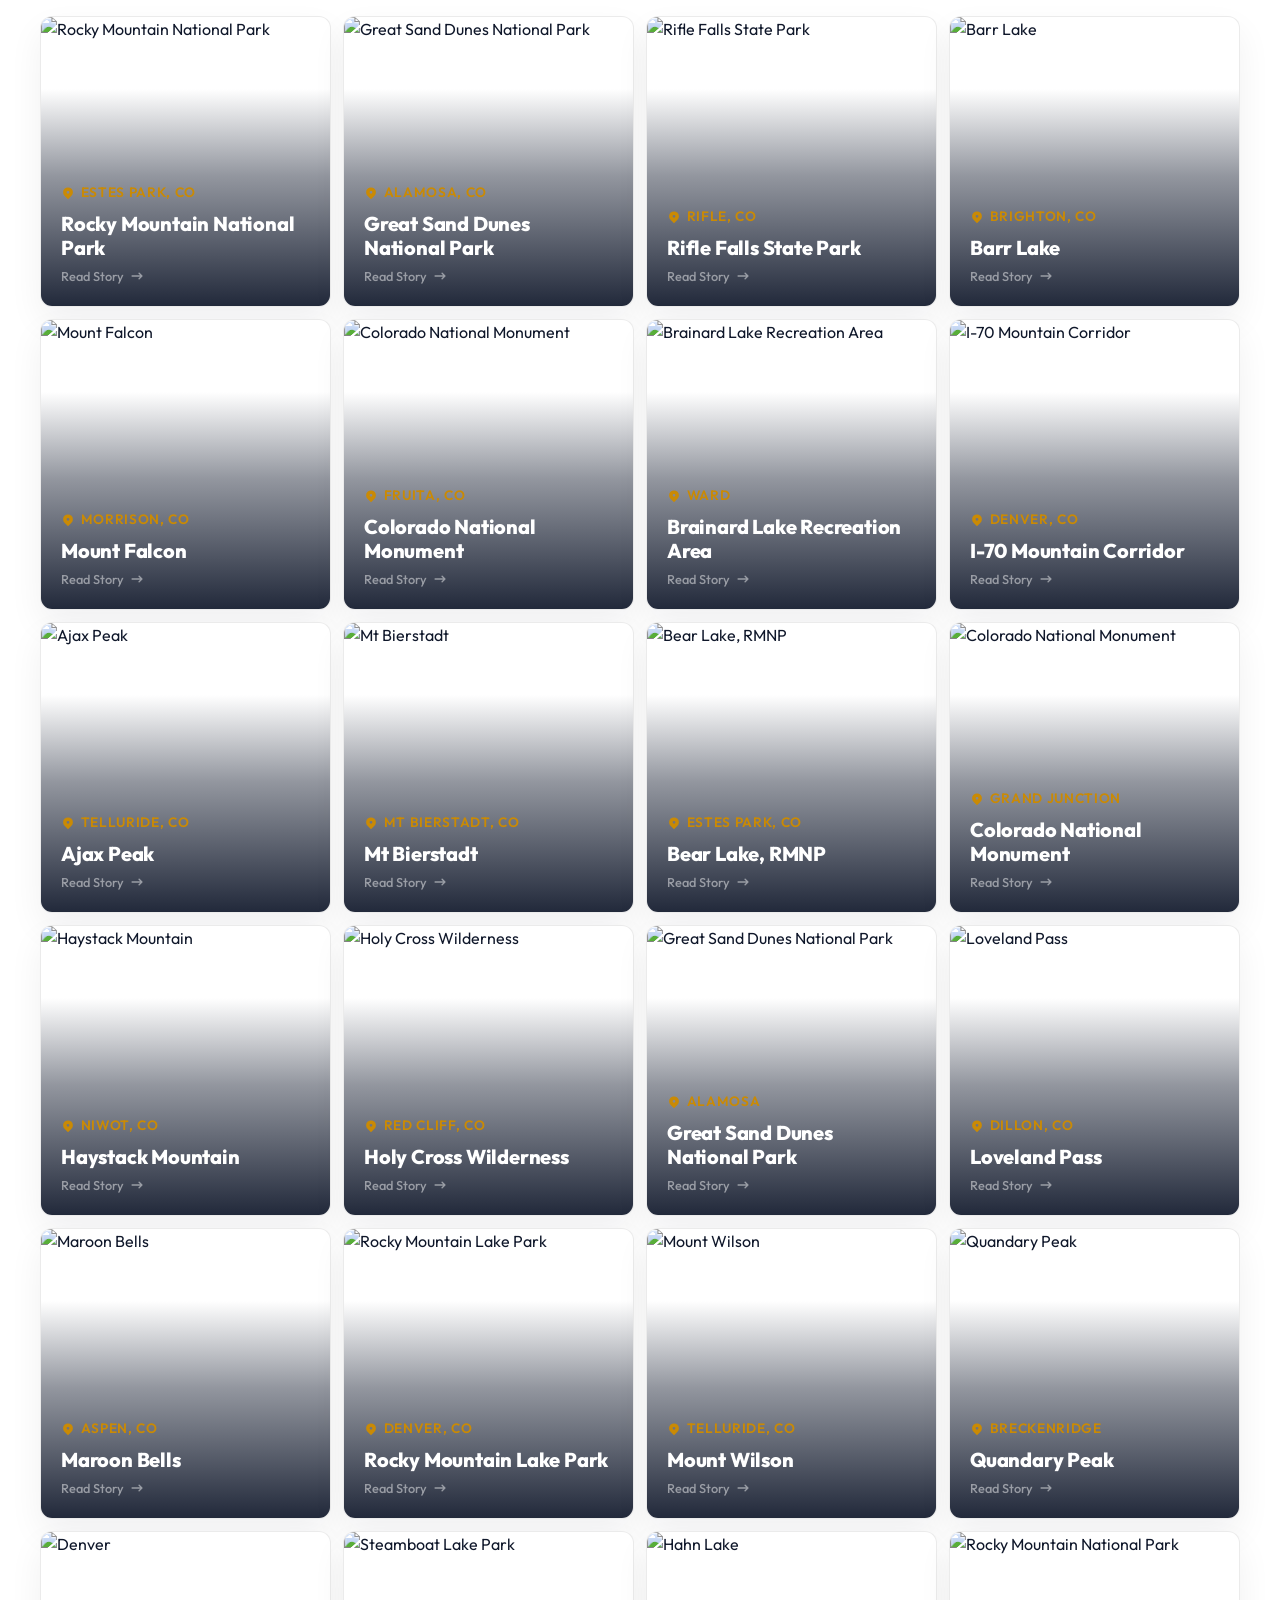
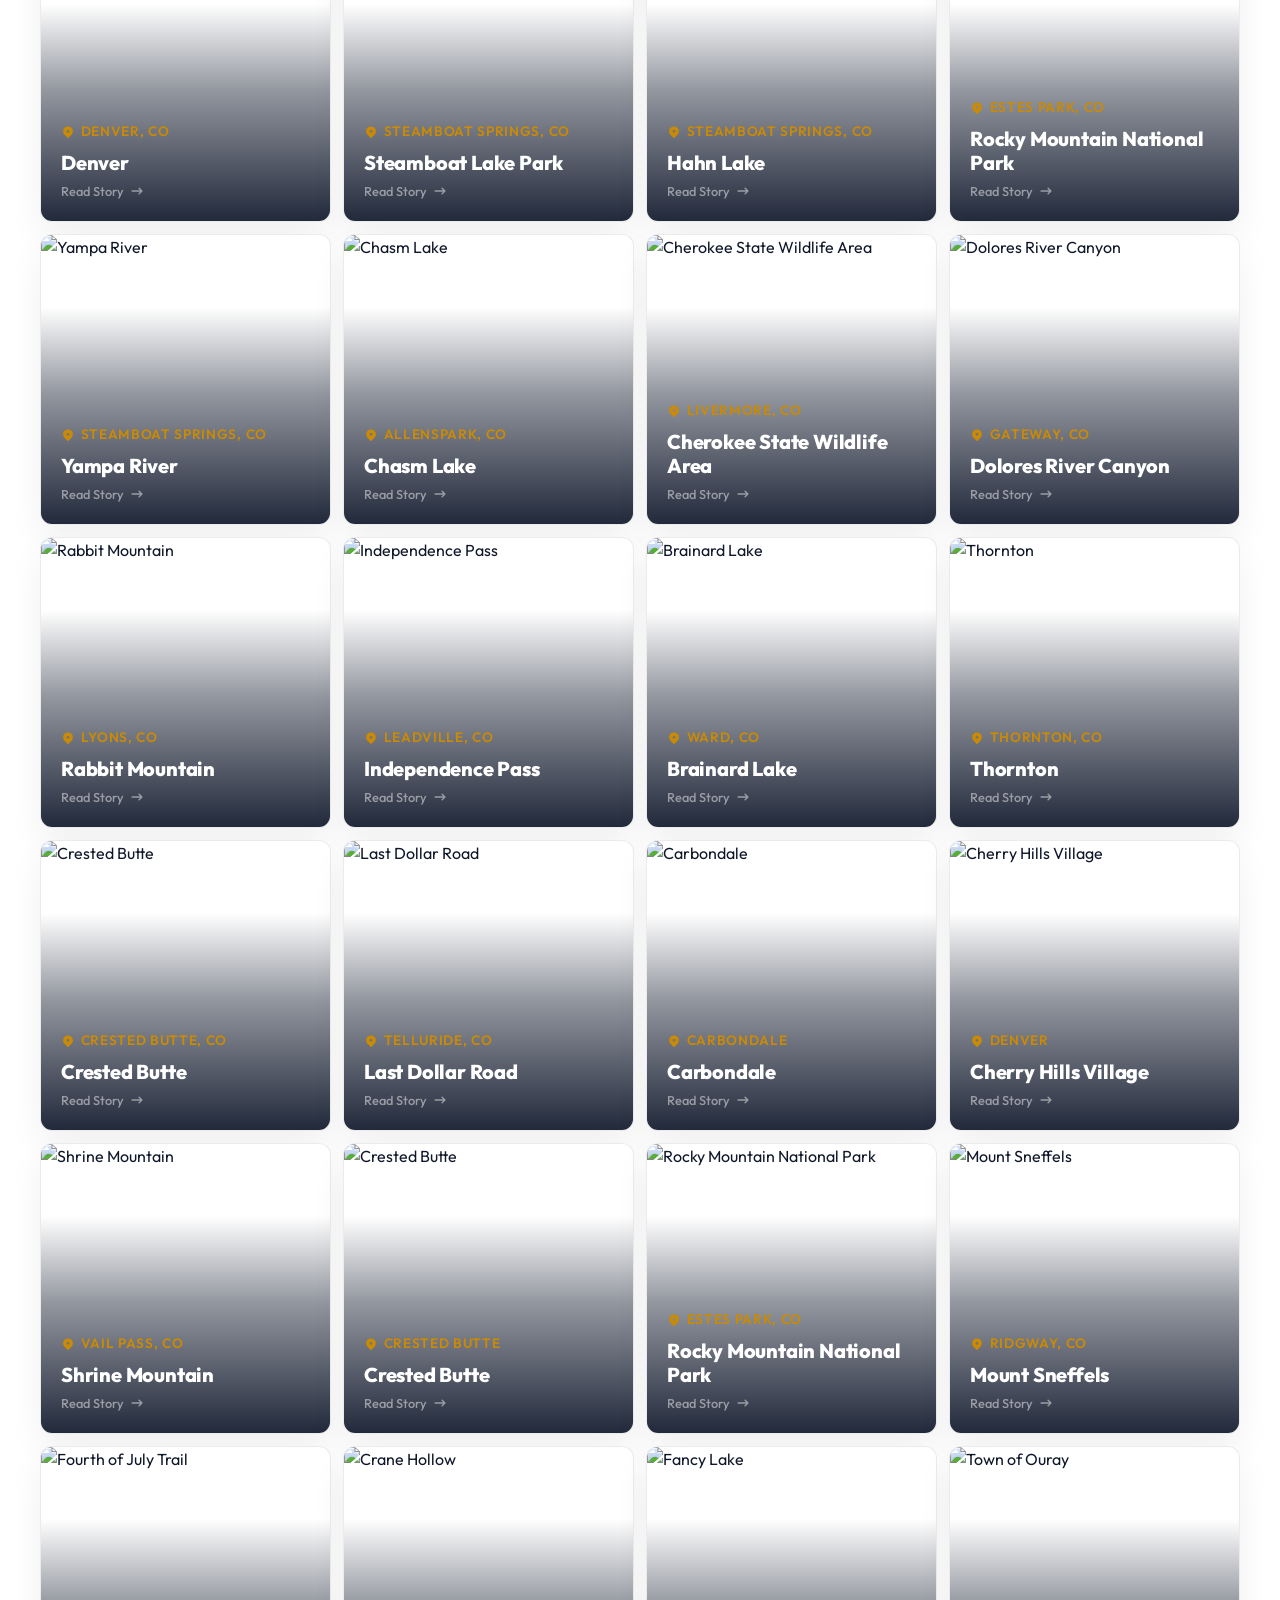
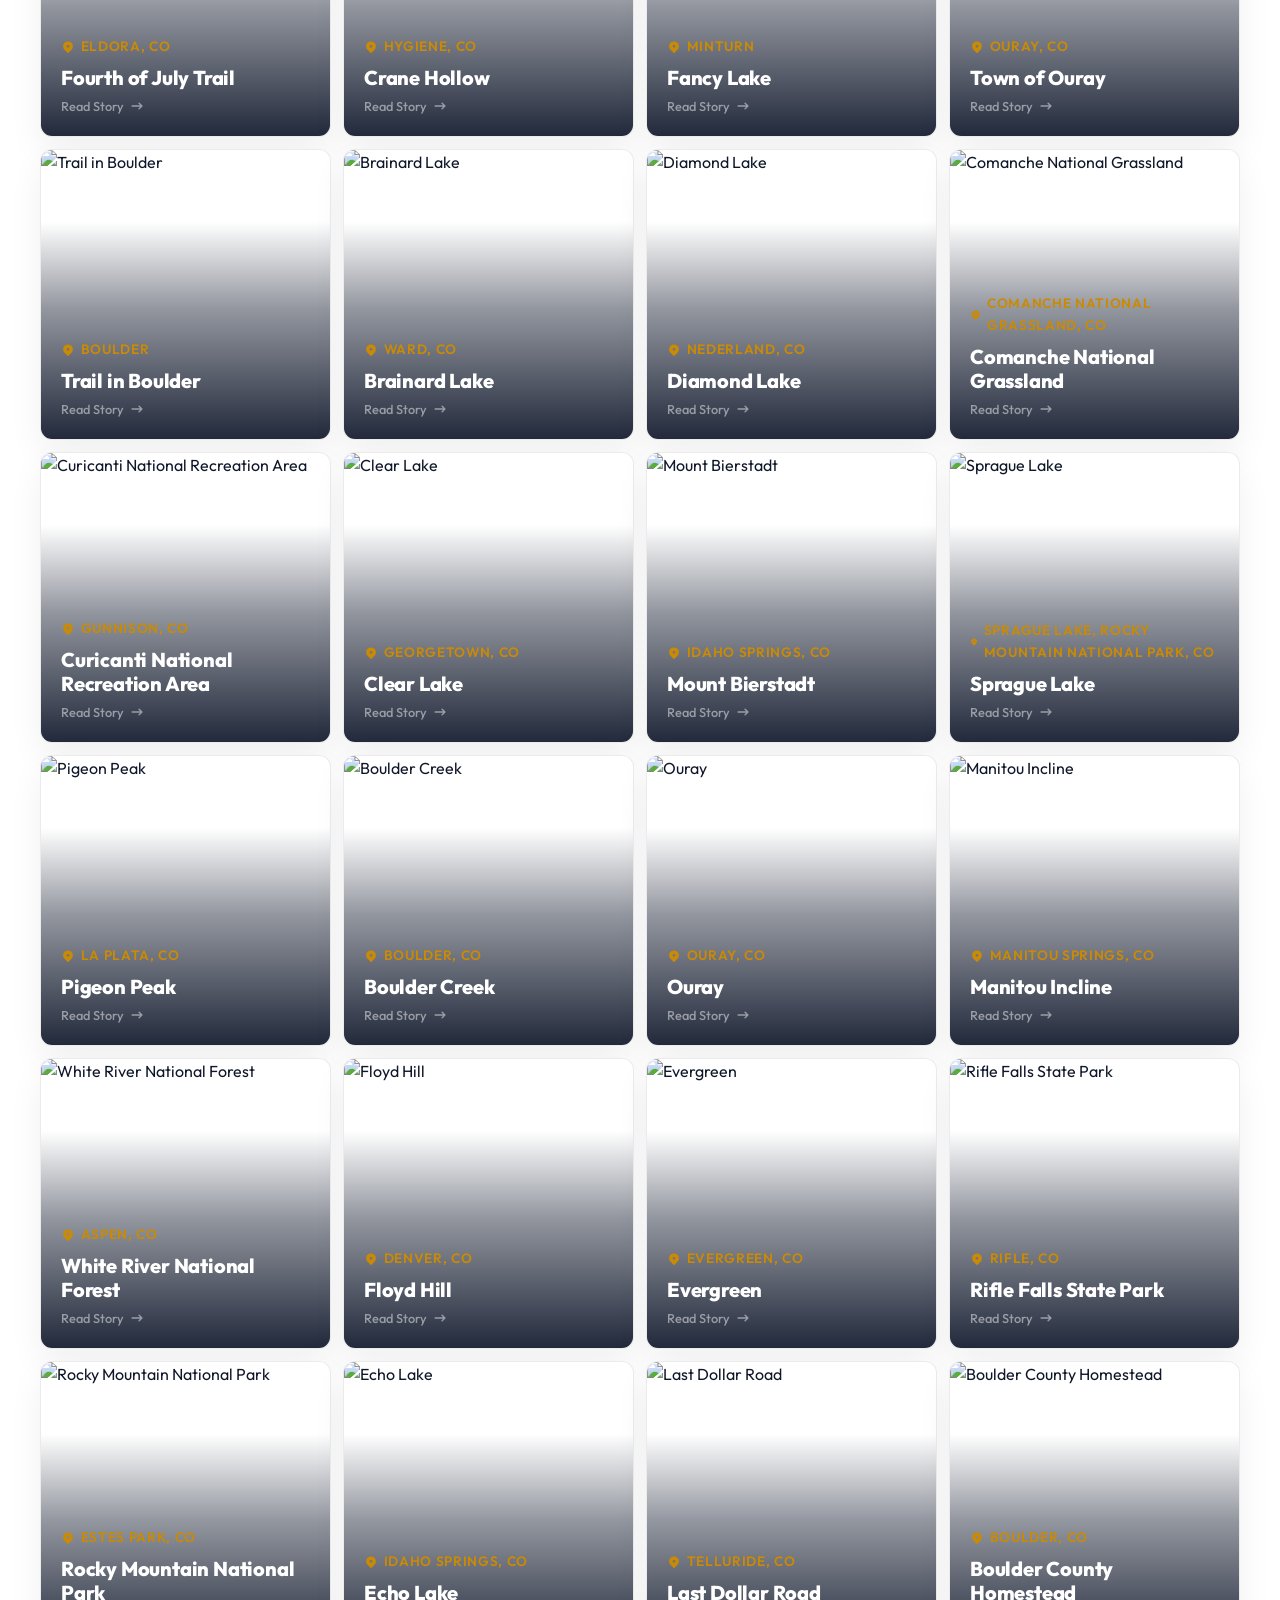
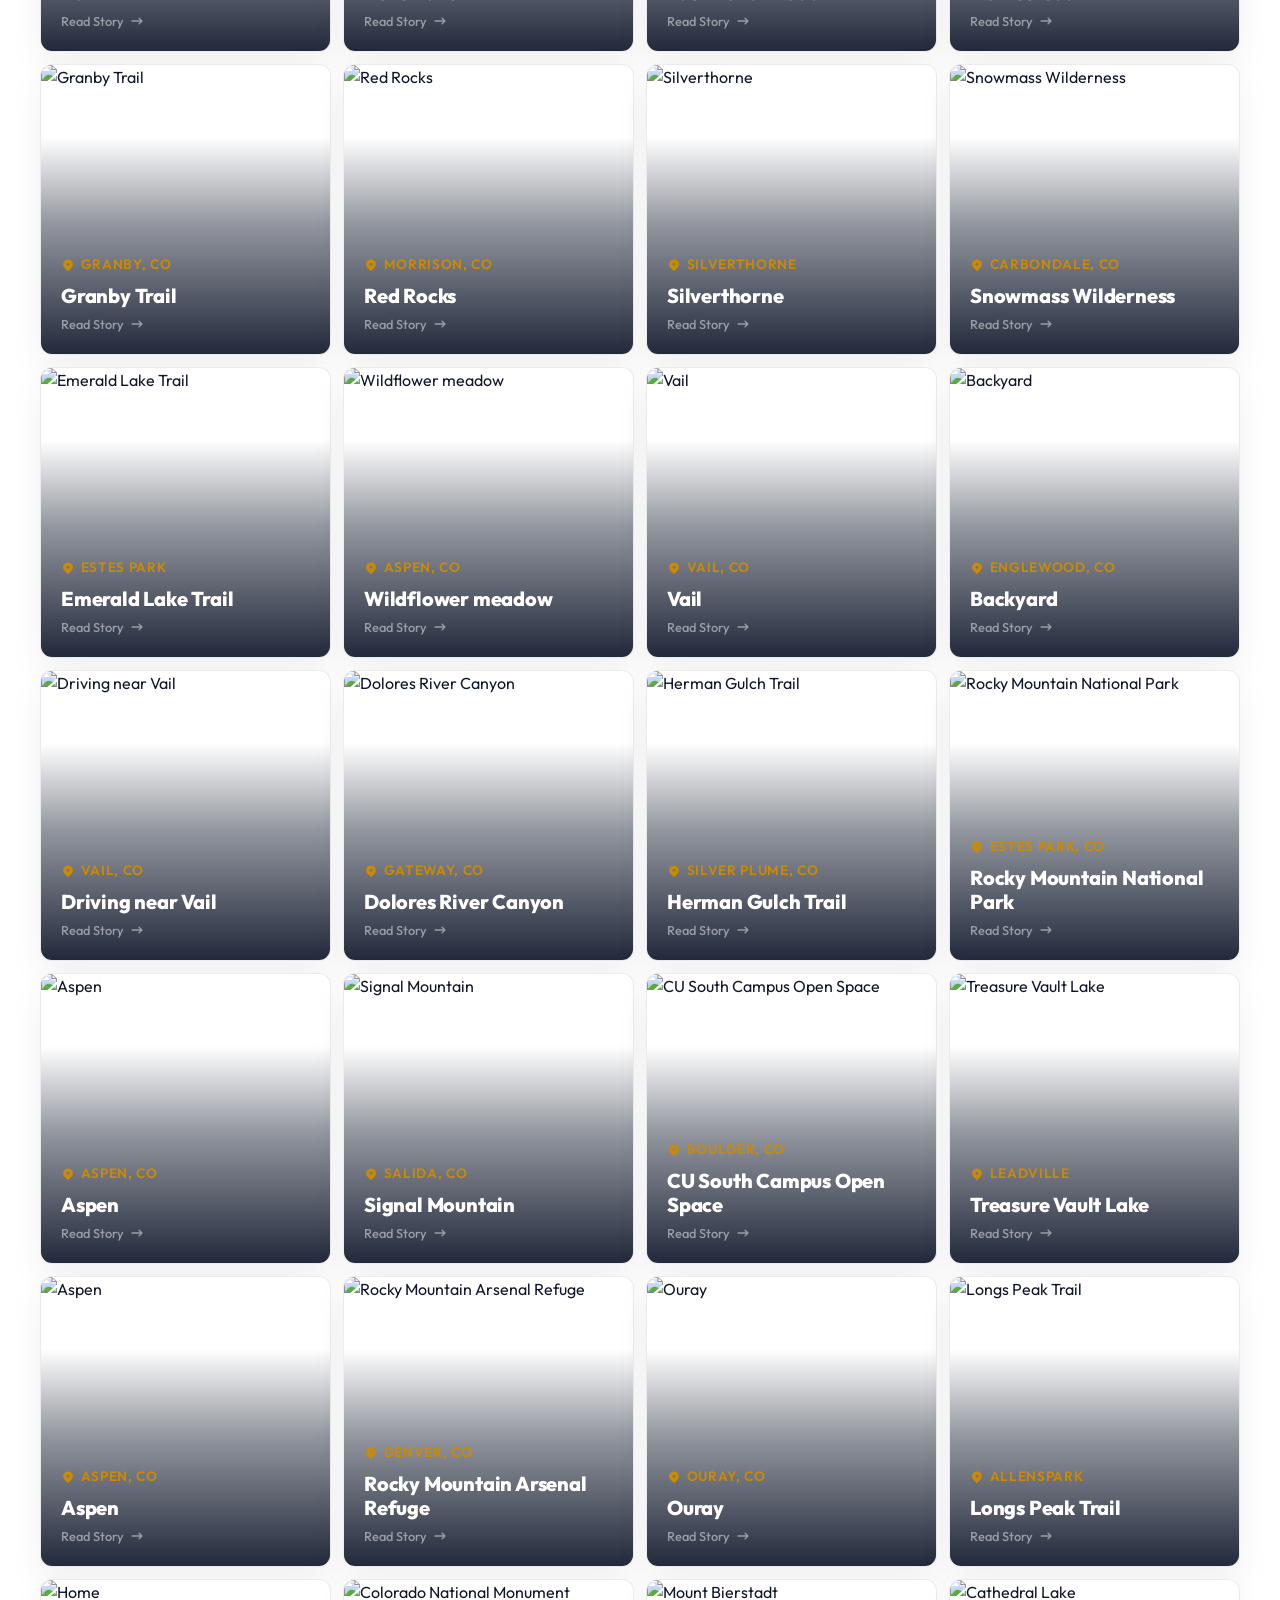
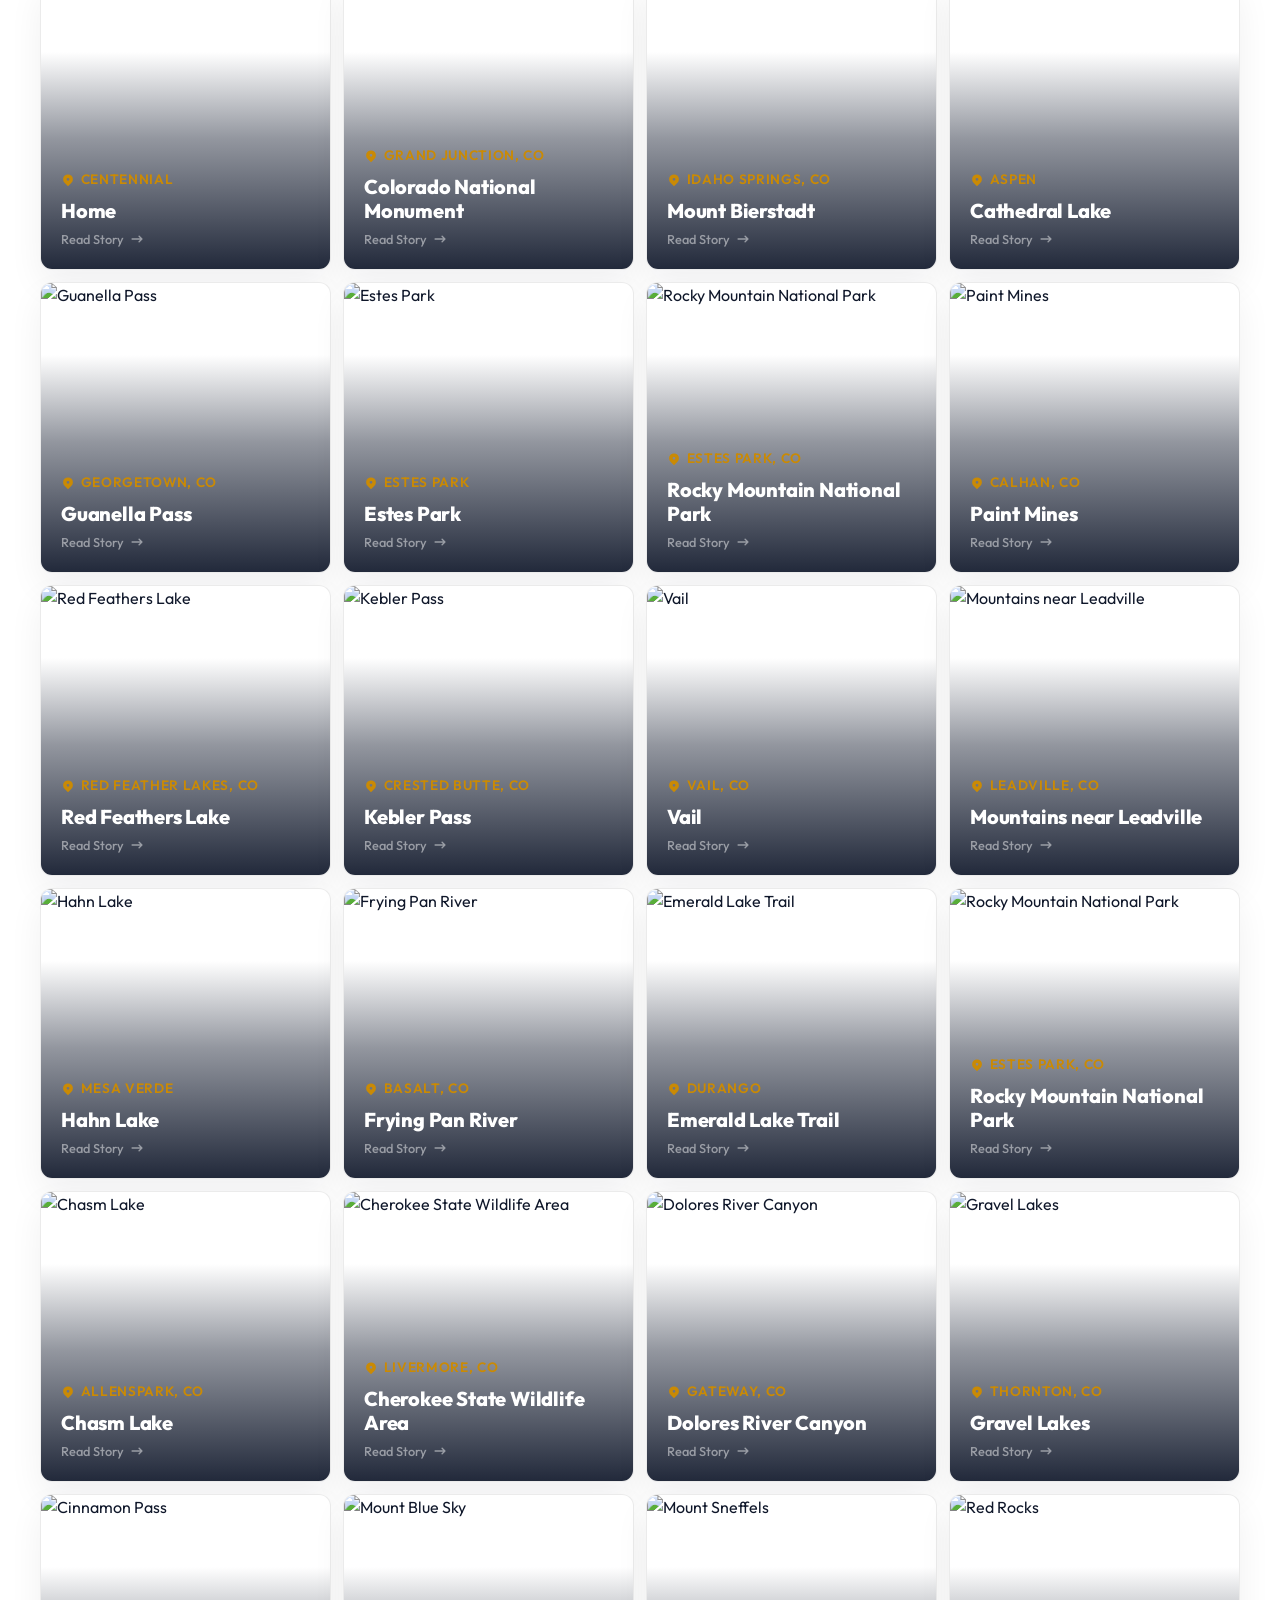
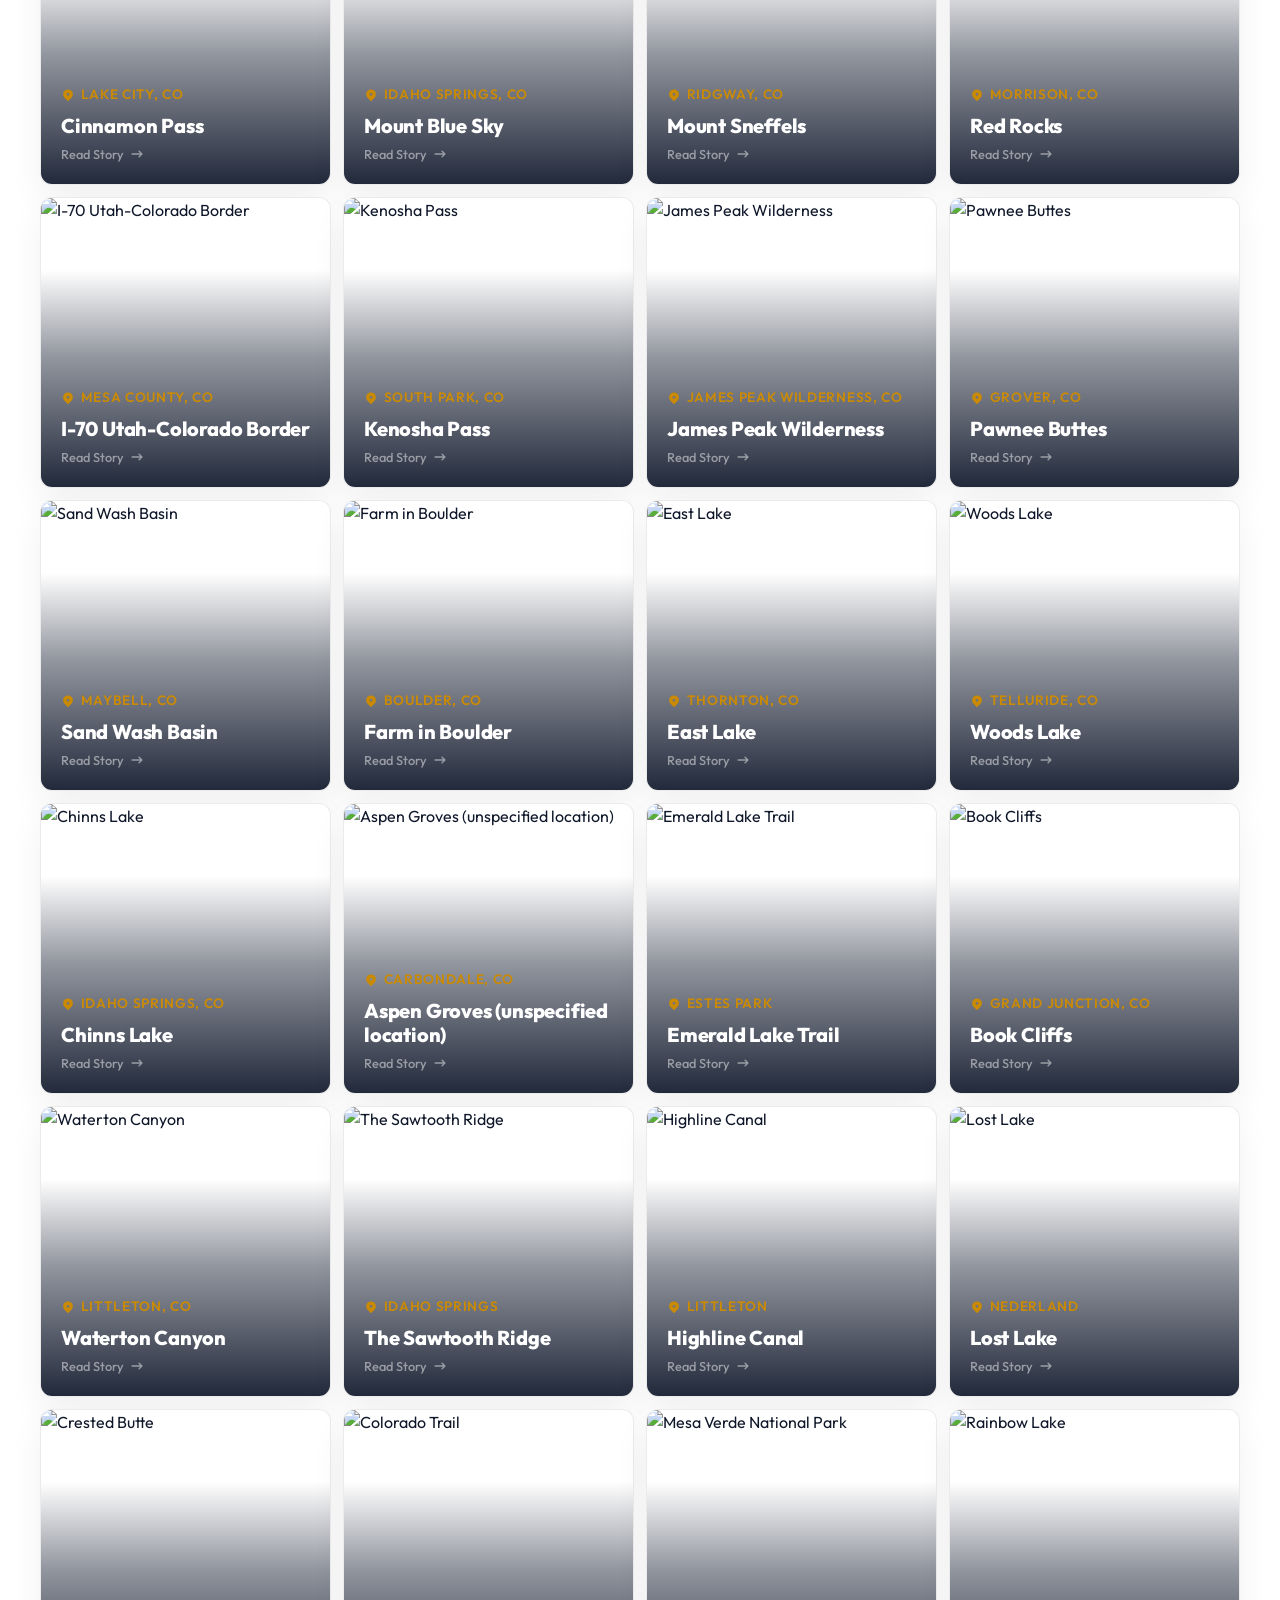
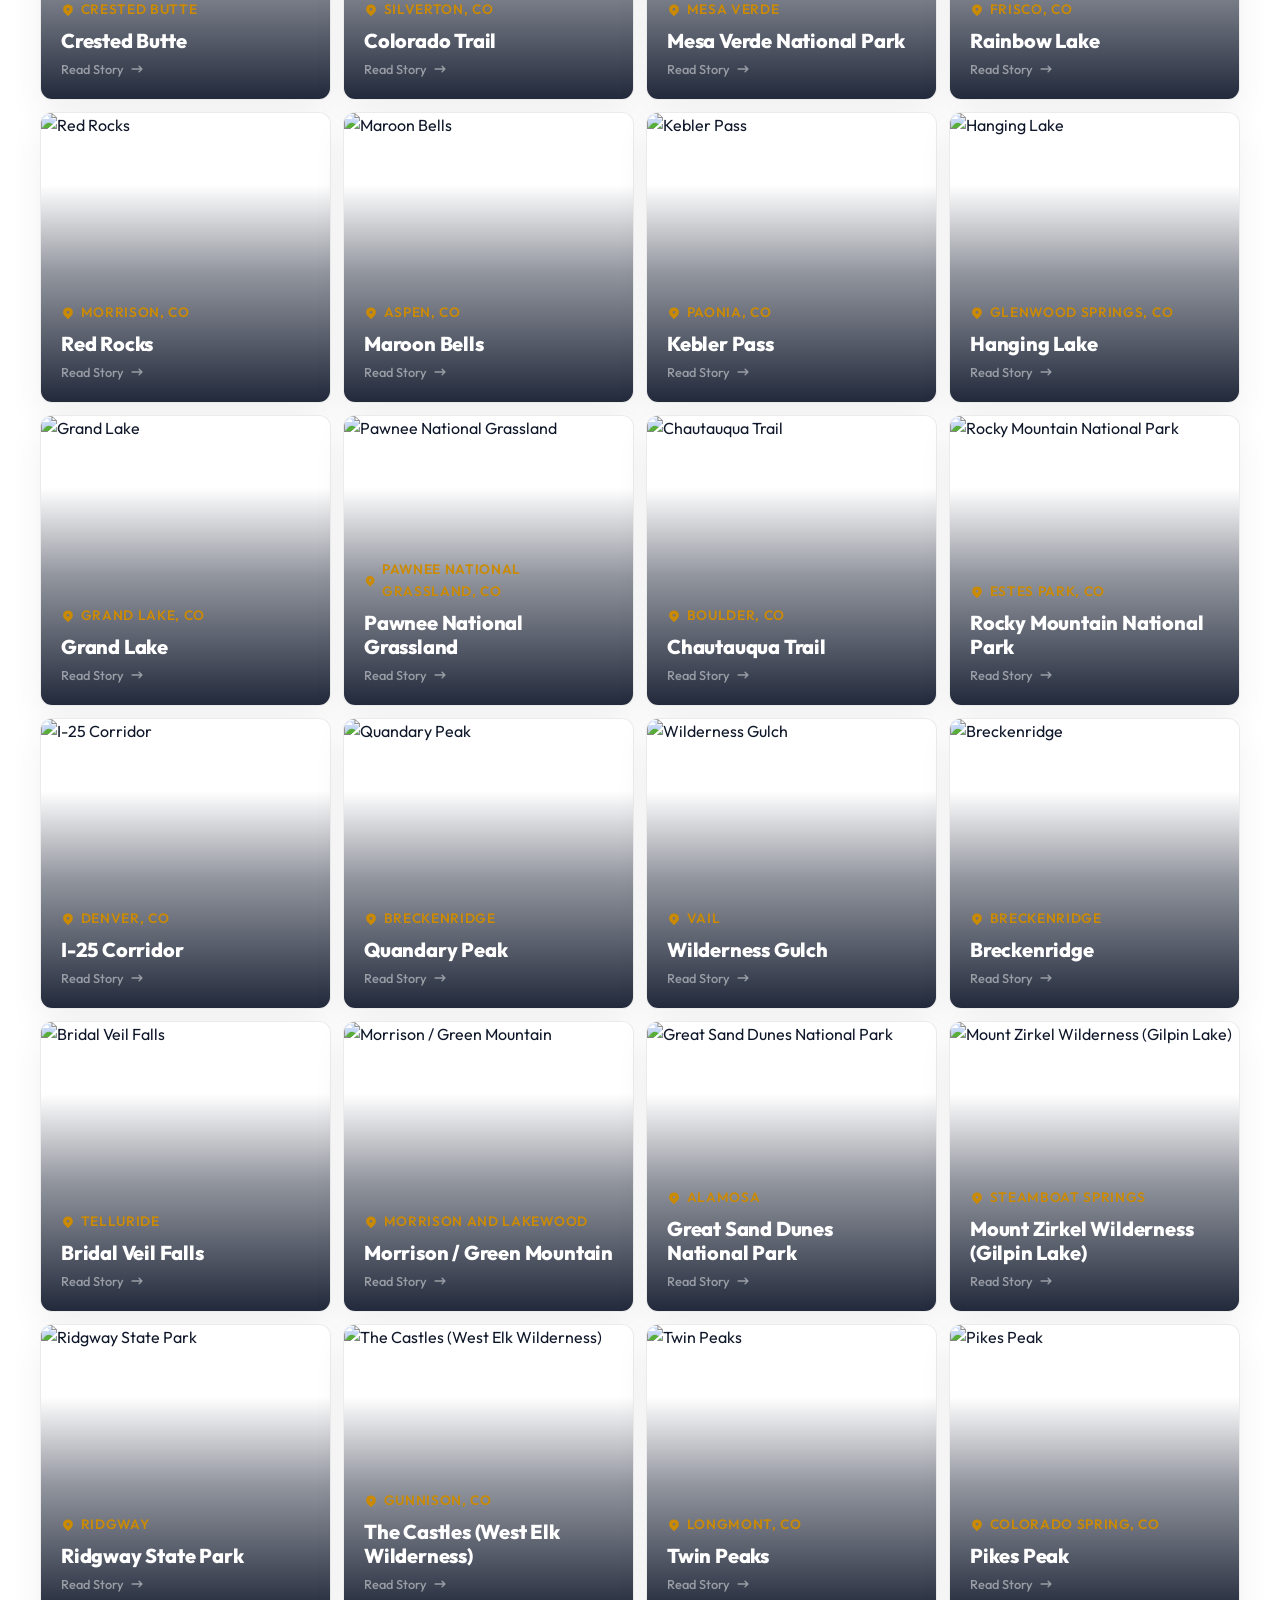
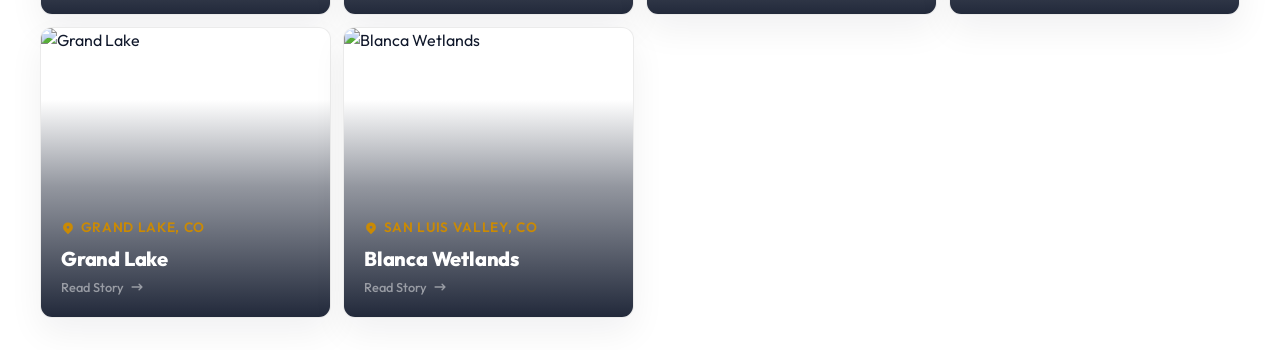
==== commit 50d93a7e: "Replace duplicate Paint Mines photo with Representative Junie Joseph's Chautauqua Trail submission" ====
--- a/gallery.html
+++ b/gallery.html
@@ -27,6 +27,1536 @@
     <main class="gallery-grid">
       <!-- CARDS_START -->
 
+      <!-- Card: Rocky Mountain National Park (by Deena Sveinsson) -->
+      <div class="card-container" id="landmark-rocky-mountain-national-park" data-title="Rocky Mountain National Park" data-submitter="Deena Sveinsson" data-location="Estes Park, CO" data-photo="https://environmentamerica.org/wp-content/uploads/2026/07/Pika_and_Columbine.jpg?v=1.2" data-story="Pika and Columbine: A juvenile pika stops, smells and tries to lick a Rocky Mountain Columbine high up in the talus fields in Rocky Mountain National Park. The Rocky Mountain Columbine is Colorado’s state flower.">
+        <div class="card" role="button" tabindex="0" aria-expanded="false" aria-label="Rocky Mountain National Park, click to enlarge details">
+          <!-- Front Face -->
+          <div class="card-front">
+            <div class="card-image-wrapper">
+              <img class="card-image" src="https://environmentamerica.org/wp-content/uploads/2026/07/Pika_and_Columbine.jpg?v=1.2" alt="Rocky Mountain National Park" referrerpolicy="no-referrer" loading="lazy">
+            </div>
+            <div class="card-overlay">
+              <div class="card-location">
+                <svg xmlns="http://www.w3.org/2000/svg" viewBox="0 0 20 20" fill="currentColor">
+                  <path fill-rule="evenodd" d="M5.05 4.05a7 7 0 119.9 9.9L10 18.9l-4.95-4.95a7 7 0 010-9.9zM10 11a2 2 0 100-4 2 2 0 000 4z" clip-rule="evenodd" />
+                </svg>
+                Estes Park, CO
+              </div>
+              <h2 class="card-title">Rocky Mountain National Park</h2>
+              <div class="card-hint">
+                <span>Read Story</span>
+                <svg xmlns="http://www.w3.org/2000/svg" viewBox="0 0 20 20" fill="currentColor">
+                  <path fill-rule="evenodd" d="M12.293 5.293a1 1 0 011.414 0l4 4a1 1 0 010 1.414l-4 4a1 1 0 01-1.414-1.414L14.586 11H3a1 1 0 110-2h11.586l-2.293-2.293a1 1 0 010-1.414z" clip-rule="evenodd" />
+                </svg>
+              </div>
+            </div>
+          </div>
+          <!-- Back Face -->
+          <div class="card-back">
+            <div class="card-back-header">
+              <h2 class="card-back-title">Rocky Mountain National Park</h2>
+            </div>
+            <p class="card-back-desc">"Pika and Columbine: A juvenile pika stops, smells and tries to lick a Rocky Mountain Columbine high up in the talus fields in Rocky Mountain National Park. The Rocky Mountain Columbine is Colorado’s state flower."</p>
+            <div class="card-facts">
+              <div class="fact-item">
+                <span class="fact-label">Shared By</span>
+                <span class="fact-value">Deena Sveinsson</span>
+              </div>
+              <div class="fact-item">
+                <span class="fact-label">Location</span>
+                <span class="fact-value">Estes Park, CO</span>
+              </div>
+            </div>
+            <button class="flip-back-btn" aria-label="Flip card to front">
+              <svg xmlns="http://www.w3.org/2000/svg" viewBox="0 0 20 20" fill="currentColor">
+                <path fill-rule="evenodd" d="M12.293 5.293a1 1 0 011.414 0l4 4a1 1 0 010 1.414l-4 4a1 1 0 01-1.414-1.414L14.586 11H3a1 1 0 110-2h11.586l-2.293-2.293a1 1 0 010-1.414z" clip-rule="evenodd" />
+              </svg>
+              Flip Back
+            </button>
+          </div>
+        </div>
+      </div>
+
+
+      <!-- Card: Great Sand Dunes National Park (by Bill Stephens) -->
+      <div class="card-container" id="landmark-great-sand-dunes-national-park" data-title="Great Sand Dunes National Park" data-submitter="Bill Stephens" data-location="Alamosa, CO" data-photo="https://environmentamerica.org/wp-content/uploads/2026/07/Great_Sand_Dunes_Natl_Park_02.JPEG?v=1.2" data-story="Sandboarding the towering dunefield at Great Sand Dunes National Park.">
+        <div class="card" role="button" tabindex="0" aria-expanded="false" aria-label="Great Sand Dunes National Park, click to enlarge details">
+          <!-- Front Face -->
+          <div class="card-front">
+            <div class="card-image-wrapper">
+              <img class="card-image" src="https://environmentamerica.org/wp-content/uploads/2026/07/Great_Sand_Dunes_Natl_Park_02.JPEG?v=1.2" alt="Great Sand Dunes National Park" referrerpolicy="no-referrer" loading="lazy">
+            </div>
+            <div class="card-overlay">
+              <div class="card-location">
+                <svg xmlns="http://www.w3.org/2000/svg" viewBox="0 0 20 20" fill="currentColor">
+                  <path fill-rule="evenodd" d="M5.05 4.05a7 7 0 119.9 9.9L10 18.9l-4.95-4.95a7 7 0 010-9.9zM10 11a2 2 0 100-4 2 2 0 000 4z" clip-rule="evenodd" />
+                </svg>
+                Alamosa, CO
+              </div>
+              <h2 class="card-title">Great Sand Dunes National Park</h2>
+              <div class="card-hint">
+                <span>Read Story</span>
+                <svg xmlns="http://www.w3.org/2000/svg" viewBox="0 0 20 20" fill="currentColor">
+                  <path fill-rule="evenodd" d="M12.293 5.293a1 1 0 011.414 0l4 4a1 1 0 010 1.414l-4 4a1 1 0 01-1.414-1.414L14.586 11H3a1 1 0 110-2h11.586l-2.293-2.293a1 1 0 010-1.414z" clip-rule="evenodd" />
+                </svg>
+              </div>
+            </div>
+          </div>
+          <!-- Back Face -->
+          <div class="card-back">
+            <div class="card-back-header">
+              <h2 class="card-back-title">Great Sand Dunes National Park</h2>
+            </div>
+            <p class="card-back-desc">"Sandboarding the towering dunefield at Great Sand Dunes National Park."</p>
+            <div class="card-facts">
+              <div class="fact-item">
+                <span class="fact-label">Shared By</span>
+                <span class="fact-value">Bill Stephens</span>
+              </div>
+              <div class="fact-item">
+                <span class="fact-label">Location</span>
+                <span class="fact-value">Alamosa, CO</span>
+              </div>
+            </div>
+            <button class="flip-back-btn" aria-label="Flip card to front">
+              <svg xmlns="http://www.w3.org/2000/svg" viewBox="0 0 20 20" fill="currentColor">
+                <path fill-rule="evenodd" d="M12.293 5.293a1 1 0 011.414 0l4 4a1 1 0 010 1.414l-4 4a1 1 0 01-1.414-1.414L14.586 11H3a1 1 0 110-2h11.586l-2.293-2.293a1 1 0 010-1.414z" clip-rule="evenodd" />
+              </svg>
+              Flip Back
+            </button>
+          </div>
+        </div>
+      </div>
+
+
+      <!-- Card: Rifle Falls State Park (by Linda Schatz) -->
+      <div class="card-container" id="landmark-rifle-falls-state-park" data-title="Rifle Falls State Park" data-submitter="Linda Schatz" data-location="Rifle, CO" data-photo="https://environmentamerica.org/wp-content/uploads/2026/07/34._Aspen_Trees.jpeg?v=1.2" data-story="Driving down this quiet mountain road, I’m surrounded by bright golden aspens, and I love their color.">
+        <div class="card" role="button" tabindex="0" aria-expanded="false" aria-label="Rifle Falls State Park, click to enlarge details">
+          <!-- Front Face -->
+          <div class="card-front">
+            <div class="card-image-wrapper">
+              <img class="card-image" src="https://environmentamerica.org/wp-content/uploads/2026/07/34._Aspen_Trees.jpeg?v=1.2" alt="Rifle Falls State Park" referrerpolicy="no-referrer" loading="lazy">
+            </div>
+            <div class="card-overlay">
+              <div class="card-location">
+                <svg xmlns="http://www.w3.org/2000/svg" viewBox="0 0 20 20" fill="currentColor">
+                  <path fill-rule="evenodd" d="M5.05 4.05a7 7 0 119.9 9.9L10 18.9l-4.95-4.95a7 7 0 010-9.9zM10 11a2 2 0 100-4 2 2 0 000 4z" clip-rule="evenodd" />
+                </svg>
+                Rifle, CO
+              </div>
+              <h2 class="card-title">Rifle Falls State Park</h2>
+              <div class="card-hint">
+                <span>Read Story</span>
+                <svg xmlns="http://www.w3.org/2000/svg" viewBox="0 0 20 20" fill="currentColor">
+                  <path fill-rule="evenodd" d="M12.293 5.293a1 1 0 011.414 0l4 4a1 1 0 010 1.414l-4 4a1 1 0 01-1.414-1.414L14.586 11H3a1 1 0 110-2h11.586l-2.293-2.293a1 1 0 010-1.414z" clip-rule="evenodd" />
+                </svg>
+              </div>
+            </div>
+          </div>
+          <!-- Back Face -->
+          <div class="card-back">
+            <div class="card-back-header">
+              <h2 class="card-back-title">Rifle Falls State Park</h2>
+            </div>
+            <p class="card-back-desc">"Driving down this quiet mountain road, I’m surrounded by bright golden aspens, and I love their color."</p>
+            <div class="card-facts">
+              <div class="fact-item">
+                <span class="fact-label">Shared By</span>
+                <span class="fact-value">Linda Schatz</span>
+              </div>
+              <div class="fact-item">
+                <span class="fact-label">Location</span>
+                <span class="fact-value">Rifle, CO</span>
+              </div>
+            </div>
+            <button class="flip-back-btn" aria-label="Flip card to front">
+              <svg xmlns="http://www.w3.org/2000/svg" viewBox="0 0 20 20" fill="currentColor">
+                <path fill-rule="evenodd" d="M12.293 5.293a1 1 0 011.414 0l4 4a1 1 0 010 1.414l-4 4a1 1 0 01-1.414-1.414L14.586 11H3a1 1 0 110-2h11.586l-2.293-2.293a1 1 0 010-1.414z" clip-rule="evenodd" />
+              </svg>
+              Flip Back
+            </button>
+          </div>
+        </div>
+      </div>
+
+
+      <!-- Card: Barr Lake (by Henry Stiles) -->
+      <div class="card-container" id="landmark-barr-lake" data-title="Barr Lake" data-submitter="Henry Stiles" data-location="Brighton, CO" data-photo="https://environmentamerica.org/wp-content/uploads/2026/07/20220115-Norther Pintail-2.jpg?v=1.2" data-story="Northern Pintail preening in Barr Lake.">
+        <div class="card" role="button" tabindex="0" aria-expanded="false" aria-label="Barr Lake, click to enlarge details">
+          <!-- Front Face -->
+          <div class="card-front">
+            <div class="card-image-wrapper">
+              <img class="card-image" src="https://environmentamerica.org/wp-content/uploads/2026/07/20220115-Norther Pintail-2.jpg?v=1.2" alt="Barr Lake" referrerpolicy="no-referrer" loading="lazy">
+            </div>
+            <div class="card-overlay">
+              <div class="card-location">
+                <svg xmlns="http://www.w3.org/2000/svg" viewBox="0 0 20 20" fill="currentColor">
+                  <path fill-rule="evenodd" d="M5.05 4.05a7 7 0 119.9 9.9L10 18.9l-4.95-4.95a7 7 0 010-9.9zM10 11a2 2 0 100-4 2 2 0 000 4z" clip-rule="evenodd" />
+                </svg>
+                Brighton, CO
+              </div>
+              <h2 class="card-title">Barr Lake</h2>
+              <div class="card-hint">
+                <span>Read Story</span>
+                <svg xmlns="http://www.w3.org/2000/svg" viewBox="0 0 20 20" fill="currentColor">
+                  <path fill-rule="evenodd" d="M12.293 5.293a1 1 0 011.414 0l4 4a1 1 0 010 1.414l-4 4a1 1 0 01-1.414-1.414L14.586 11H3a1 1 0 110-2h11.586l-2.293-2.293a1 1 0 010-1.414z" clip-rule="evenodd" />
+                </svg>
+              </div>
+            </div>
+          </div>
+          <!-- Back Face -->
+          <div class="card-back">
+            <div class="card-back-header">
+              <h2 class="card-back-title">Barr Lake</h2>
+            </div>
+            <p class="card-back-desc">"Northern Pintail preening in Barr Lake."</p>
+            <div class="card-facts">
+              <div class="fact-item">
+                <span class="fact-label">Shared By</span>
+                <span class="fact-value">Henry Stiles</span>
+              </div>
+              <div class="fact-item">
+                <span class="fact-label">Location</span>
+                <span class="fact-value">Brighton, CO</span>
+              </div>
+            </div>
+            <button class="flip-back-btn" aria-label="Flip card to front">
+              <svg xmlns="http://www.w3.org/2000/svg" viewBox="0 0 20 20" fill="currentColor">
+                <path fill-rule="evenodd" d="M12.293 5.293a1 1 0 011.414 0l4 4a1 1 0 010 1.414l-4 4a1 1 0 01-1.414-1.414L14.586 11H3a1 1 0 110-2h11.586l-2.293-2.293a1 1 0 010-1.414z" clip-rule="evenodd" />
+              </svg>
+              Flip Back
+            </button>
+          </div>
+        </div>
+      </div>
+
+
+      <!-- Card: Mount Falcon (by Lisa Schatz) -->
+      <div class="card-container" id="landmark-mount-falcon" data-title="Mount Falcon" data-submitter="Lisa Schatz" data-location="Morrison, CO" data-photo="https://environmentamerica.org/wp-content/uploads/2026/07/30._Mt._Falcon.jpeg?v=1.2" data-story="Sunset at Mt. Falcon, a very pretty place in the foothills.">
+        <div class="card" role="button" tabindex="0" aria-expanded="false" aria-label="Mount Falcon, click to enlarge details">
+          <!-- Front Face -->
+          <div class="card-front">
+            <div class="card-image-wrapper">
+              <img class="card-image" src="https://environmentamerica.org/wp-content/uploads/2026/07/30._Mt._Falcon.jpeg?v=1.2" alt="Mount Falcon" referrerpolicy="no-referrer" loading="lazy">
+            </div>
+            <div class="card-overlay">
+              <div class="card-location">
+                <svg xmlns="http://www.w3.org/2000/svg" viewBox="0 0 20 20" fill="currentColor">
+                  <path fill-rule="evenodd" d="M5.05 4.05a7 7 0 119.9 9.9L10 18.9l-4.95-4.95a7 7 0 010-9.9zM10 11a2 2 0 100-4 2 2 0 000 4z" clip-rule="evenodd" />
+                </svg>
+                Morrison, CO
+              </div>
+              <h2 class="card-title">Mount Falcon</h2>
+              <div class="card-hint">
+                <span>Read Story</span>
+                <svg xmlns="http://www.w3.org/2000/svg" viewBox="0 0 20 20" fill="currentColor">
+                  <path fill-rule="evenodd" d="M12.293 5.293a1 1 0 011.414 0l4 4a1 1 0 010 1.414l-4 4a1 1 0 01-1.414-1.414L14.586 11H3a1 1 0 110-2h11.586l-2.293-2.293a1 1 0 010-1.414z" clip-rule="evenodd" />
+                </svg>
+              </div>
+            </div>
+          </div>
+          <!-- Back Face -->
+          <div class="card-back">
+            <div class="card-back-header">
+              <h2 class="card-back-title">Mount Falcon</h2>
+            </div>
+            <p class="card-back-desc">"Sunset at Mt. Falcon, a very pretty place in the foothills."</p>
+            <div class="card-facts">
+              <div class="fact-item">
+                <span class="fact-label">Shared By</span>
+                <span class="fact-value">Lisa Schatz</span>
+              </div>
+              <div class="fact-item">
+                <span class="fact-label">Location</span>
+                <span class="fact-value">Morrison, CO</span>
+              </div>
+            </div>
+            <button class="flip-back-btn" aria-label="Flip card to front">
+              <svg xmlns="http://www.w3.org/2000/svg" viewBox="0 0 20 20" fill="currentColor">
+                <path fill-rule="evenodd" d="M12.293 5.293a1 1 0 011.414 0l4 4a1 1 0 010 1.414l-4 4a1 1 0 01-1.414-1.414L14.586 11H3a1 1 0 110-2h11.586l-2.293-2.293a1 1 0 010-1.414z" clip-rule="evenodd" />
+              </svg>
+              Flip Back
+            </button>
+          </div>
+        </div>
+      </div>
+
+
+      <!-- Card: Colorado National Monument (by Dan Williams) -->
+      <div class="card-container" id="landmark-colorado-national-monument" data-title="Colorado National Monument" data-submitter="Dan Williams" data-location="Fruita, CO" data-photo="https://environmentamerica.org/wp-content/uploads/2026/07/Colorado_National_Monument2.jpeg?v=1.2" data-story="The red rock canyon walls along Rim Rock Drive.">
+        <div class="card" role="button" tabindex="0" aria-expanded="false" aria-label="Colorado National Monument, click to enlarge details">
+          <!-- Front Face -->
+          <div class="card-front">
+            <div class="card-image-wrapper">
+              <img class="card-image" src="https://environmentamerica.org/wp-content/uploads/2026/07/Colorado_National_Monument2.jpeg?v=1.2" alt="Colorado National Monument" referrerpolicy="no-referrer" loading="lazy">
+            </div>
+            <div class="card-overlay">
+              <div class="card-location">
+                <svg xmlns="http://www.w3.org/2000/svg" viewBox="0 0 20 20" fill="currentColor">
+                  <path fill-rule="evenodd" d="M5.05 4.05a7 7 0 119.9 9.9L10 18.9l-4.95-4.95a7 7 0 010-9.9zM10 11a2 2 0 100-4 2 2 0 000 4z" clip-rule="evenodd" />
+                </svg>
+                Fruita, CO
+              </div>
+              <h2 class="card-title">Colorado National Monument</h2>
+              <div class="card-hint">
+                <span>Read Story</span>
+                <svg xmlns="http://www.w3.org/2000/svg" viewBox="0 0 20 20" fill="currentColor">
+                  <path fill-rule="evenodd" d="M12.293 5.293a1 1 0 011.414 0l4 4a1 1 0 010 1.414l-4 4a1 1 0 01-1.414-1.414L14.586 11H3a1 1 0 110-2h11.586l-2.293-2.293a1 1 0 010-1.414z" clip-rule="evenodd" />
+                </svg>
+              </div>
+            </div>
+          </div>
+          <!-- Back Face -->
+          <div class="card-back">
+            <div class="card-back-header">
+              <h2 class="card-back-title">Colorado National Monument</h2>
+            </div>
+            <p class="card-back-desc">"The red rock canyon walls along Rim Rock Drive."</p>
+            <div class="card-facts">
+              <div class="fact-item">
+                <span class="fact-label">Shared By</span>
+                <span class="fact-value">Dan Williams</span>
+              </div>
+              <div class="fact-item">
+                <span class="fact-label">Location</span>
+                <span class="fact-value">Fruita, CO</span>
+              </div>
+            </div>
+            <button class="flip-back-btn" aria-label="Flip card to front">
+              <svg xmlns="http://www.w3.org/2000/svg" viewBox="0 0 20 20" fill="currentColor">
+                <path fill-rule="evenodd" d="M12.293 5.293a1 1 0 011.414 0l4 4a1 1 0 010 1.414l-4 4a1 1 0 01-1.414-1.414L14.586 11H3a1 1 0 110-2h11.586l-2.293-2.293a1 1 0 010-1.414z" clip-rule="evenodd" />
+              </svg>
+              Flip Back
+            </button>
+          </div>
+        </div>
+      </div>
+
+
+      <!-- Card: Brainard Lake Recreation Area (by Mark Morgenstein) -->
+      <div class="card-container" id="landmark-brainard-lake-recreation-area" data-title="Brainard Lake Recreation Area" data-submitter="Mark Morgenstein" data-location="Ward" data-photo="https://environmentamerica.org/wp-content/uploads/2026/07/Brainard_lake_moose.jpg?v=1.2" data-story="A solitary bull moose framed by evergreen branches along the shoreline of Brainard Lake.">
+        <div class="card" role="button" tabindex="0" aria-expanded="false" aria-label="Brainard Lake Recreation Area, click to enlarge details">
+          <!-- Front Face -->
+          <div class="card-front">
+            <div class="card-image-wrapper">
+              <img class="card-image" src="https://environmentamerica.org/wp-content/uploads/2026/07/Brainard_lake_moose.jpg?v=1.2" alt="Brainard Lake Recreation Area" referrerpolicy="no-referrer" loading="lazy">
+            </div>
+            <div class="card-overlay">
+              <div class="card-location">
+                <svg xmlns="http://www.w3.org/2000/svg" viewBox="0 0 20 20" fill="currentColor">
+                  <path fill-rule="evenodd" d="M5.05 4.05a7 7 0 119.9 9.9L10 18.9l-4.95-4.95a7 7 0 010-9.9zM10 11a2 2 0 100-4 2 2 0 000 4z" clip-rule="evenodd" />
+                </svg>
+                Ward
+              </div>
+              <h2 class="card-title">Brainard Lake Recreation Area</h2>
+              <div class="card-hint">
+                <span>Read Story</span>
+                <svg xmlns="http://www.w3.org/2000/svg" viewBox="0 0 20 20" fill="currentColor">
+                  <path fill-rule="evenodd" d="M12.293 5.293a1 1 0 011.414 0l4 4a1 1 0 010 1.414l-4 4a1 1 0 01-1.414-1.414L14.586 11H3a1 1 0 110-2h11.586l-2.293-2.293a1 1 0 010-1.414z" clip-rule="evenodd" />
+                </svg>
+              </div>
+            </div>
+          </div>
+          <!-- Back Face -->
+          <div class="card-back">
+            <div class="card-back-header">
+              <h2 class="card-back-title">Brainard Lake Recreation Area</h2>
+            </div>
+            <p class="card-back-desc">"A solitary bull moose framed by evergreen branches along the shoreline of Brainard Lake."</p>
+            <div class="card-facts">
+              <div class="fact-item">
+                <span class="fact-label">Shared By</span>
+                <span class="fact-value">Mark Morgenstein</span>
+              </div>
+              <div class="fact-item">
+                <span class="fact-label">Location</span>
+                <span class="fact-value">Ward</span>
+              </div>
+            </div>
+            <button class="flip-back-btn" aria-label="Flip card to front">
+              <svg xmlns="http://www.w3.org/2000/svg" viewBox="0 0 20 20" fill="currentColor">
+                <path fill-rule="evenodd" d="M12.293 5.293a1 1 0 011.414 0l4 4a1 1 0 010 1.414l-4 4a1 1 0 01-1.414-1.414L14.586 11H3a1 1 0 110-2h11.586l-2.293-2.293a1 1 0 010-1.414z" clip-rule="evenodd" />
+              </svg>
+              Flip Back
+            </button>
+          </div>
+        </div>
+      </div>
+
+
+      <!-- Card: I-70 Mountain Corridor (by Stacy Weinstein) -->
+      <div class="card-container" id="landmark-i-70-mountain-corridor" data-title="I-70 Mountain Corridor" data-submitter="Stacy Weinstein" data-location="Denver, CO" data-photo="https://environmentamerica.org/wp-content/uploads/2026/07/18._Drive_to_the_mountains_on_I_70.jpeg?v=1.2" data-story="Drive to the mountains on I‑70 with the ski runs lit up and the sunset.">
+        <div class="card" role="button" tabindex="0" aria-expanded="false" aria-label="I-70 Mountain Corridor, click to enlarge details">
+          <!-- Front Face -->
+          <div class="card-front">
+            <div class="card-image-wrapper">
+              <img class="card-image" src="https://environmentamerica.org/wp-content/uploads/2026/07/18._Drive_to_the_mountains_on_I_70.jpeg?v=1.2" alt="I-70 Mountain Corridor" referrerpolicy="no-referrer" loading="lazy">
+            </div>
+            <div class="card-overlay">
+              <div class="card-location">
+                <svg xmlns="http://www.w3.org/2000/svg" viewBox="0 0 20 20" fill="currentColor">
+                  <path fill-rule="evenodd" d="M5.05 4.05a7 7 0 119.9 9.9L10 18.9l-4.95-4.95a7 7 0 010-9.9zM10 11a2 2 0 100-4 2 2 0 000 4z" clip-rule="evenodd" />
+                </svg>
+                Denver, CO
+              </div>
+              <h2 class="card-title">I-70 Mountain Corridor</h2>
+              <div class="card-hint">
+                <span>Read Story</span>
+                <svg xmlns="http://www.w3.org/2000/svg" viewBox="0 0 20 20" fill="currentColor">
+                  <path fill-rule="evenodd" d="M12.293 5.293a1 1 0 011.414 0l4 4a1 1 0 010 1.414l-4 4a1 1 0 01-1.414-1.414L14.586 11H3a1 1 0 110-2h11.586l-2.293-2.293a1 1 0 010-1.414z" clip-rule="evenodd" />
+                </svg>
+              </div>
+            </div>
+          </div>
+          <!-- Back Face -->
+          <div class="card-back">
+            <div class="card-back-header">
+              <h2 class="card-back-title">I-70 Mountain Corridor</h2>
+            </div>
+            <p class="card-back-desc">"Drive to the mountains on I‑70 with the ski runs lit up and the sunset."</p>
+            <div class="card-facts">
+              <div class="fact-item">
+                <span class="fact-label">Shared By</span>
+                <span class="fact-value">Stacy Weinstein</span>
+              </div>
+              <div class="fact-item">
+                <span class="fact-label">Location</span>
+                <span class="fact-value">Denver, CO</span>
+              </div>
+            </div>
+            <button class="flip-back-btn" aria-label="Flip card to front">
+              <svg xmlns="http://www.w3.org/2000/svg" viewBox="0 0 20 20" fill="currentColor">
+                <path fill-rule="evenodd" d="M12.293 5.293a1 1 0 011.414 0l4 4a1 1 0 010 1.414l-4 4a1 1 0 01-1.414-1.414L14.586 11H3a1 1 0 110-2h11.586l-2.293-2.293a1 1 0 010-1.414z" clip-rule="evenodd" />
+              </svg>
+              Flip Back
+            </button>
+          </div>
+        </div>
+      </div>
+
+
+      <!-- Card: Ajax Peak (by Christie Green) -->
+      <div class="card-container" id="landmark-ajax-peak" data-title="Ajax Peak" data-submitter="Christie Green" data-location="Telluride, CO" data-photo="https://environmentamerica.org/wp-content/uploads/2026/07/Christie_Green_Telluride_CO_v-768x1024.jpg?v=1.2" data-story="Every October, the Telluride Horror Show takes place. After being inside watching a dark movie, opening the doors onto this vista is surreal. On this day, the skies opened to this awe-inspiring view of Ajax Peak, taken from Main Street.">
+        <div class="card" role="button" tabindex="0" aria-expanded="false" aria-label="Ajax Peak, click to enlarge details">
+          <!-- Front Face -->
+          <div class="card-front">
+            <div class="card-image-wrapper">
+              <img class="card-image" src="https://environmentamerica.org/wp-content/uploads/2026/07/Christie_Green_Telluride_CO_v-768x1024.jpg?v=1.2" alt="Ajax Peak" referrerpolicy="no-referrer" loading="lazy">
+            </div>
+            <div class="card-overlay">
+              <div class="card-location">
+                <svg xmlns="http://www.w3.org/2000/svg" viewBox="0 0 20 20" fill="currentColor">
+                  <path fill-rule="evenodd" d="M5.05 4.05a7 7 0 119.9 9.9L10 18.9l-4.95-4.95a7 7 0 010-9.9zM10 11a2 2 0 100-4 2 2 0 000 4z" clip-rule="evenodd" />
+                </svg>
+                Telluride, CO
+              </div>
+              <h2 class="card-title">Ajax Peak</h2>
+              <div class="card-hint">
+                <span>Read Story</span>
+                <svg xmlns="http://www.w3.org/2000/svg" viewBox="0 0 20 20" fill="currentColor">
+                  <path fill-rule="evenodd" d="M12.293 5.293a1 1 0 011.414 0l4 4a1 1 0 010 1.414l-4 4a1 1 0 01-1.414-1.414L14.586 11H3a1 1 0 110-2h11.586l-2.293-2.293a1 1 0 010-1.414z" clip-rule="evenodd" />
+                </svg>
+              </div>
+            </div>
+          </div>
+          <!-- Back Face -->
+          <div class="card-back">
+            <div class="card-back-header">
+              <h2 class="card-back-title">Ajax Peak</h2>
+            </div>
+            <p class="card-back-desc">"Every October, the Telluride Horror Show takes place. After being inside watching a dark movie, opening the doors onto this vista is surreal. On this day, the skies opened to this awe-inspiring view of Ajax Peak, taken from Main Street."</p>
+            <div class="card-facts">
+              <div class="fact-item">
+                <span class="fact-label">Shared By</span>
+                <span class="fact-value">Christie Green</span>
+              </div>
+              <div class="fact-item">
+                <span class="fact-label">Location</span>
+                <span class="fact-value">Telluride, CO</span>
+              </div>
+            </div>
+            <button class="flip-back-btn" aria-label="Flip card to front">
+              <svg xmlns="http://www.w3.org/2000/svg" viewBox="0 0 20 20" fill="currentColor">
+                <path fill-rule="evenodd" d="M12.293 5.293a1 1 0 011.414 0l4 4a1 1 0 010 1.414l-4 4a1 1 0 01-1.414-1.414L14.586 11H3a1 1 0 110-2h11.586l-2.293-2.293a1 1 0 010-1.414z" clip-rule="evenodd" />
+              </svg>
+              Flip Back
+            </button>
+          </div>
+        </div>
+      </div>
+
+
+      <!-- Card: Mt Bierstadt (by Patrick Kelly-Fischer) -->
+      <div class="card-container" id="landmark-mt-bierstadt" data-title="Mt Bierstadt" data-submitter="Patrick Kelly-Fischer" data-location="Mt Bierstadt, CO" data-photo="https://environmentamerica.org/wp-content/uploads/2026/07/Pat_Fischer_Mt_Bierstadt_CO_h-1024x768.jpg?v=1.2" data-story="Of Colorado&#x27;s 50-plus mountains that reach 14,000 feet above sea level, Mt. Bierstadt is one of the most accessible, and is a great place to make some new friends (but seriously, don&#x27;t feed the mountain goats and marmots).">
+        <div class="card" role="button" tabindex="0" aria-expanded="false" aria-label="Mt Bierstadt, click to enlarge details">
+          <!-- Front Face -->
+          <div class="card-front">
+            <div class="card-image-wrapper">
+              <img class="card-image" src="https://environmentamerica.org/wp-content/uploads/2026/07/Pat_Fischer_Mt_Bierstadt_CO_h-1024x768.jpg?v=1.2" alt="Mt Bierstadt" referrerpolicy="no-referrer" loading="lazy">
+            </div>
+            <div class="card-overlay">
+              <div class="card-location">
+                <svg xmlns="http://www.w3.org/2000/svg" viewBox="0 0 20 20" fill="currentColor">
+                  <path fill-rule="evenodd" d="M5.05 4.05a7 7 0 119.9 9.9L10 18.9l-4.95-4.95a7 7 0 010-9.9zM10 11a2 2 0 100-4 2 2 0 000 4z" clip-rule="evenodd" />
+                </svg>
+                Mt Bierstadt, CO
+              </div>
+              <h2 class="card-title">Mt Bierstadt</h2>
+              <div class="card-hint">
+                <span>Read Story</span>
+                <svg xmlns="http://www.w3.org/2000/svg" viewBox="0 0 20 20" fill="currentColor">
+                  <path fill-rule="evenodd" d="M12.293 5.293a1 1 0 011.414 0l4 4a1 1 0 010 1.414l-4 4a1 1 0 01-1.414-1.414L14.586 11H3a1 1 0 110-2h11.586l-2.293-2.293a1 1 0 010-1.414z" clip-rule="evenodd" />
+                </svg>
+              </div>
+            </div>
+          </div>
+          <!-- Back Face -->
+          <div class="card-back">
+            <div class="card-back-header">
+              <h2 class="card-back-title">Mt Bierstadt</h2>
+            </div>
+            <p class="card-back-desc">"Of Colorado&#x27;s 50-plus mountains that reach 14,000 feet above sea level, Mt. Bierstadt is one of the most accessible, and is a great place to make some new friends (but seriously, don&#x27;t feed the mountain goats and marmots)."</p>
+            <div class="card-facts">
+              <div class="fact-item">
+                <span class="fact-label">Shared By</span>
+                <span class="fact-value">Patrick Kelly-Fischer</span>
+              </div>
+              <div class="fact-item">
+                <span class="fact-label">Location</span>
+                <span class="fact-value">Mt Bierstadt, CO</span>
+              </div>
+            </div>
+            <button class="flip-back-btn" aria-label="Flip card to front">
+              <svg xmlns="http://www.w3.org/2000/svg" viewBox="0 0 20 20" fill="currentColor">
+                <path fill-rule="evenodd" d="M12.293 5.293a1 1 0 011.414 0l4 4a1 1 0 010 1.414l-4 4a1 1 0 01-1.414-1.414L14.586 11H3a1 1 0 110-2h11.586l-2.293-2.293a1 1 0 010-1.414z" clip-rule="evenodd" />
+              </svg>
+              Flip Back
+            </button>
+          </div>
+        </div>
+      </div>
+
+
+      <!-- Card: Bear Lake, RMNP (by Michael Rymer) -->
+      <div class="card-container" id="landmark-bear-lake-rmnp" data-title="Bear Lake, RMNP" data-submitter="Michael Rymer" data-location="Estes Park, CO" data-photo="https://environmentamerica.org/wp-content/uploads/2026/07/Michael_Rymer_Rocky_Mountain_National_Park_Bear_Lake_Winter_Milkyway.jpg?v=1.2" data-story="Rocky Mountain National Park Bear Lake Winter Milkyway">
+        <div class="card" role="button" tabindex="0" aria-expanded="false" aria-label="Bear Lake, RMNP, click to enlarge details">
+          <!-- Front Face -->
+          <div class="card-front">
+            <div class="card-image-wrapper">
+              <img class="card-image" src="https://environmentamerica.org/wp-content/uploads/2026/07/Michael_Rymer_Rocky_Mountain_National_Park_Bear_Lake_Winter_Milkyway.jpg?v=1.2" alt="Bear Lake, RMNP" referrerpolicy="no-referrer" loading="lazy">
+            </div>
+            <div class="card-overlay">
+              <div class="card-location">
+                <svg xmlns="http://www.w3.org/2000/svg" viewBox="0 0 20 20" fill="currentColor">
+                  <path fill-rule="evenodd" d="M5.05 4.05a7 7 0 119.9 9.9L10 18.9l-4.95-4.95a7 7 0 010-9.9zM10 11a2 2 0 100-4 2 2 0 000 4z" clip-rule="evenodd" />
+                </svg>
+                Estes Park, CO
+              </div>
+              <h2 class="card-title">Bear Lake, RMNP</h2>
+              <div class="card-hint">
+                <span>Read Story</span>
+                <svg xmlns="http://www.w3.org/2000/svg" viewBox="0 0 20 20" fill="currentColor">
+                  <path fill-rule="evenodd" d="M12.293 5.293a1 1 0 011.414 0l4 4a1 1 0 010 1.414l-4 4a1 1 0 01-1.414-1.414L14.586 11H3a1 1 0 110-2h11.586l-2.293-2.293a1 1 0 010-1.414z" clip-rule="evenodd" />
+                </svg>
+              </div>
+            </div>
+          </div>
+          <!-- Back Face -->
+          <div class="card-back">
+            <div class="card-back-header">
+              <h2 class="card-back-title">Bear Lake, RMNP</h2>
+            </div>
+            <p class="card-back-desc">"Rocky Mountain National Park Bear Lake Winter Milkyway"</p>
+            <div class="card-facts">
+              <div class="fact-item">
+                <span class="fact-label">Shared By</span>
+                <span class="fact-value">Michael Rymer</span>
+              </div>
+              <div class="fact-item">
+                <span class="fact-label">Location</span>
+                <span class="fact-value">Estes Park, CO</span>
+              </div>
+            </div>
+            <button class="flip-back-btn" aria-label="Flip card to front">
+              <svg xmlns="http://www.w3.org/2000/svg" viewBox="0 0 20 20" fill="currentColor">
+                <path fill-rule="evenodd" d="M12.293 5.293a1 1 0 011.414 0l4 4a1 1 0 010 1.414l-4 4a1 1 0 01-1.414-1.414L14.586 11H3a1 1 0 110-2h11.586l-2.293-2.293a1 1 0 010-1.414z" clip-rule="evenodd" />
+              </svg>
+              Flip Back
+            </button>
+          </div>
+        </div>
+      </div>
+
+
+      <!-- Card: Colorado National Monument (by Scott Wilson) -->
+      <div class="card-container" id="landmark-colorado-national-monument" data-title="Colorado National Monument" data-submitter="Scott Wilson" data-location="Grand Junction" data-photo="https://environmentamerica.org/wp-content/uploads/2026/07/ColoradoNationalMonument_ScottWilson.jpg?v=1.2" data-story="Colorado National Monument is a place that humbles me every time I visit. The towering canyons and sculpted rock seem timeless, inviting every generation to pause and marvel.">
+        <div class="card" role="button" tabindex="0" aria-expanded="false" aria-label="Colorado National Monument, click to enlarge details">
+          <!-- Front Face -->
+          <div class="card-front">
+            <div class="card-image-wrapper">
+              <img class="card-image" src="https://environmentamerica.org/wp-content/uploads/2026/07/ColoradoNationalMonument_ScottWilson.jpg?v=1.2" alt="Colorado National Monument" referrerpolicy="no-referrer" loading="lazy">
+            </div>
+            <div class="card-overlay">
+              <div class="card-location">
+                <svg xmlns="http://www.w3.org/2000/svg" viewBox="0 0 20 20" fill="currentColor">
+                  <path fill-rule="evenodd" d="M5.05 4.05a7 7 0 119.9 9.9L10 18.9l-4.95-4.95a7 7 0 010-9.9zM10 11a2 2 0 100-4 2 2 0 000 4z" clip-rule="evenodd" />
+                </svg>
+                Grand Junction
+              </div>
+              <h2 class="card-title">Colorado National Monument</h2>
+              <div class="card-hint">
+                <span>Read Story</span>
+                <svg xmlns="http://www.w3.org/2000/svg" viewBox="0 0 20 20" fill="currentColor">
+                  <path fill-rule="evenodd" d="M12.293 5.293a1 1 0 011.414 0l4 4a1 1 0 010 1.414l-4 4a1 1 0 01-1.414-1.414L14.586 11H3a1 1 0 110-2h11.586l-2.293-2.293a1 1 0 010-1.414z" clip-rule="evenodd" />
+                </svg>
+              </div>
+            </div>
+          </div>
+          <!-- Back Face -->
+          <div class="card-back">
+            <div class="card-back-header">
+              <h2 class="card-back-title">Colorado National Monument</h2>
+            </div>
+            <p class="card-back-desc">"Colorado National Monument is a place that humbles me every time I visit. The towering canyons and sculpted rock seem timeless, inviting every generation to pause and marvel."</p>
+            <div class="card-facts">
+              <div class="fact-item">
+                <span class="fact-label">Shared By</span>
+                <span class="fact-value">Scott Wilson</span>
+              </div>
+              <div class="fact-item">
+                <span class="fact-label">Location</span>
+                <span class="fact-value">Grand Junction</span>
+              </div>
+            </div>
+            <button class="flip-back-btn" aria-label="Flip card to front">
+              <svg xmlns="http://www.w3.org/2000/svg" viewBox="0 0 20 20" fill="currentColor">
+                <path fill-rule="evenodd" d="M12.293 5.293a1 1 0 011.414 0l4 4a1 1 0 010 1.414l-4 4a1 1 0 01-1.414-1.414L14.586 11H3a1 1 0 110-2h11.586l-2.293-2.293a1 1 0 010-1.414z" clip-rule="evenodd" />
+              </svg>
+              Flip Back
+            </button>
+          </div>
+        </div>
+      </div>
+
+
+      <!-- Card: Haystack Mountain (by Jeff Server) -->
+      <div class="card-container" id="landmark-haystack-mountain" data-title="Haystack Mountain" data-submitter="Jeff Server" data-location="Niwot, CO" data-photo="https://environmentamerica.org/wp-content/uploads/2026/07/CO_haystack_snowpack.jpg?v=1.2" data-story="Fresh blanket of snow adorns Haystack Mountain and surrounding foothills">
+        <div class="card" role="button" tabindex="0" aria-expanded="false" aria-label="Haystack Mountain, click to enlarge details">
+          <!-- Front Face -->
+          <div class="card-front">
+            <div class="card-image-wrapper">
+              <img class="card-image" src="https://environmentamerica.org/wp-content/uploads/2026/07/CO_haystack_snowpack.jpg?v=1.2" alt="Haystack Mountain" referrerpolicy="no-referrer" loading="lazy">
+            </div>
+            <div class="card-overlay">
+              <div class="card-location">
+                <svg xmlns="http://www.w3.org/2000/svg" viewBox="0 0 20 20" fill="currentColor">
+                  <path fill-rule="evenodd" d="M5.05 4.05a7 7 0 119.9 9.9L10 18.9l-4.95-4.95a7 7 0 010-9.9zM10 11a2 2 0 100-4 2 2 0 000 4z" clip-rule="evenodd" />
+                </svg>
+                Niwot, CO
+              </div>
+              <h2 class="card-title">Haystack Mountain</h2>
+              <div class="card-hint">
+                <span>Read Story</span>
+                <svg xmlns="http://www.w3.org/2000/svg" viewBox="0 0 20 20" fill="currentColor">
+                  <path fill-rule="evenodd" d="M12.293 5.293a1 1 0 011.414 0l4 4a1 1 0 010 1.414l-4 4a1 1 0 01-1.414-1.414L14.586 11H3a1 1 0 110-2h11.586l-2.293-2.293a1 1 0 010-1.414z" clip-rule="evenodd" />
+                </svg>
+              </div>
+            </div>
+          </div>
+          <!-- Back Face -->
+          <div class="card-back">
+            <div class="card-back-header">
+              <h2 class="card-back-title">Haystack Mountain</h2>
+            </div>
+            <p class="card-back-desc">"Fresh blanket of snow adorns Haystack Mountain and surrounding foothills"</p>
+            <div class="card-facts">
+              <div class="fact-item">
+                <span class="fact-label">Shared By</span>
+                <span class="fact-value">Jeff Server</span>
+              </div>
+              <div class="fact-item">
+                <span class="fact-label">Location</span>
+                <span class="fact-value">Niwot, CO</span>
+              </div>
+            </div>
+            <button class="flip-back-btn" aria-label="Flip card to front">
+              <svg xmlns="http://www.w3.org/2000/svg" viewBox="0 0 20 20" fill="currentColor">
+                <path fill-rule="evenodd" d="M12.293 5.293a1 1 0 011.414 0l4 4a1 1 0 010 1.414l-4 4a1 1 0 01-1.414-1.414L14.586 11H3a1 1 0 110-2h11.586l-2.293-2.293a1 1 0 010-1.414z" clip-rule="evenodd" />
+              </svg>
+              Flip Back
+            </button>
+          </div>
+        </div>
+      </div>
+
+
+      <!-- Card: Holy Cross Wilderness (by Jennifer Balmes (Wilderness Workshop)) -->
+      <div class="card-container" id="landmark-holy-cross-wilderness" data-title="Holy Cross Wilderness" data-submitter="Jennifer Balmes (Wilderness Workshop)" data-location="Red Cliff, CO" data-photo="https://environmentamerica.org/wp-content/uploads/2026/07/High_County_July_22_82_of_119_1.jpg?v=1.2" data-story="A hunter pauses to take in the view in the Holy Cross Wilderness.">
+        <div class="card" role="button" tabindex="0" aria-expanded="false" aria-label="Holy Cross Wilderness, click to enlarge details">
+          <!-- Front Face -->
+          <div class="card-front">
+            <div class="card-image-wrapper">
+              <img class="card-image" src="https://environmentamerica.org/wp-content/uploads/2026/07/High_County_July_22_82_of_119_1.jpg?v=1.2" alt="Holy Cross Wilderness" referrerpolicy="no-referrer" loading="lazy">
+            </div>
+            <div class="card-overlay">
+              <div class="card-location">
+                <svg xmlns="http://www.w3.org/2000/svg" viewBox="0 0 20 20" fill="currentColor">
+                  <path fill-rule="evenodd" d="M5.05 4.05a7 7 0 119.9 9.9L10 18.9l-4.95-4.95a7 7 0 010-9.9zM10 11a2 2 0 100-4 2 2 0 000 4z" clip-rule="evenodd" />
+                </svg>
+                Red Cliff, CO
+              </div>
+              <h2 class="card-title">Holy Cross Wilderness</h2>
+              <div class="card-hint">
+                <span>Read Story</span>
+                <svg xmlns="http://www.w3.org/2000/svg" viewBox="0 0 20 20" fill="currentColor">
+                  <path fill-rule="evenodd" d="M12.293 5.293a1 1 0 011.414 0l4 4a1 1 0 010 1.414l-4 4a1 1 0 01-1.414-1.414L14.586 11H3a1 1 0 110-2h11.586l-2.293-2.293a1 1 0 010-1.414z" clip-rule="evenodd" />
+                </svg>
+              </div>
+            </div>
+          </div>
+          <!-- Back Face -->
+          <div class="card-back">
+            <div class="card-back-header">
+              <h2 class="card-back-title">Holy Cross Wilderness</h2>
+            </div>
+            <p class="card-back-desc">"A hunter pauses to take in the view in the Holy Cross Wilderness."</p>
+            <div class="card-facts">
+              <div class="fact-item">
+                <span class="fact-label">Shared By</span>
+                <span class="fact-value">Jennifer Balmes (Wilderness Workshop)</span>
+              </div>
+              <div class="fact-item">
+                <span class="fact-label">Location</span>
+                <span class="fact-value">Red Cliff, CO</span>
+              </div>
+            </div>
+            <button class="flip-back-btn" aria-label="Flip card to front">
+              <svg xmlns="http://www.w3.org/2000/svg" viewBox="0 0 20 20" fill="currentColor">
+                <path fill-rule="evenodd" d="M12.293 5.293a1 1 0 011.414 0l4 4a1 1 0 010 1.414l-4 4a1 1 0 01-1.414-1.414L14.586 11H3a1 1 0 110-2h11.586l-2.293-2.293a1 1 0 010-1.414z" clip-rule="evenodd" />
+              </svg>
+              Flip Back
+            </button>
+          </div>
+        </div>
+      </div>
+
+
+      <!-- Card: Great Sand Dunes National Park (by Julie Marwan) -->
+      <div class="card-container" id="landmark-great-sand-dunes-national-park" data-title="Great Sand Dunes National Park" data-submitter="Julie Marwan" data-location="Alamosa" data-photo="https://environmentamerica.org/wp-content/uploads/2026/07/Sand_Dunes_National_Park.JPG?v=1.2" data-story="Footprints tracking along the ridge of a massive sand dune set against bright blue skies and distant peaks.">
+        <div class="card" role="button" tabindex="0" aria-expanded="false" aria-label="Great Sand Dunes National Park, click to enlarge details">
+          <!-- Front Face -->
+          <div class="card-front">
+            <div class="card-image-wrapper">
+              <img class="card-image" src="https://environmentamerica.org/wp-content/uploads/2026/07/Sand_Dunes_National_Park.JPG?v=1.2" alt="Great Sand Dunes National Park" referrerpolicy="no-referrer" loading="lazy">
+            </div>
+            <div class="card-overlay">
+              <div class="card-location">
+                <svg xmlns="http://www.w3.org/2000/svg" viewBox="0 0 20 20" fill="currentColor">
+                  <path fill-rule="evenodd" d="M5.05 4.05a7 7 0 119.9 9.9L10 18.9l-4.95-4.95a7 7 0 010-9.9zM10 11a2 2 0 100-4 2 2 0 000 4z" clip-rule="evenodd" />
+                </svg>
+                Alamosa
+              </div>
+              <h2 class="card-title">Great Sand Dunes National Park</h2>
+              <div class="card-hint">
+                <span>Read Story</span>
+                <svg xmlns="http://www.w3.org/2000/svg" viewBox="0 0 20 20" fill="currentColor">
+                  <path fill-rule="evenodd" d="M12.293 5.293a1 1 0 011.414 0l4 4a1 1 0 010 1.414l-4 4a1 1 0 01-1.414-1.414L14.586 11H3a1 1 0 110-2h11.586l-2.293-2.293a1 1 0 010-1.414z" clip-rule="evenodd" />
+                </svg>
+              </div>
+            </div>
+          </div>
+          <!-- Back Face -->
+          <div class="card-back">
+            <div class="card-back-header">
+              <h2 class="card-back-title">Great Sand Dunes National Park</h2>
+            </div>
+            <p class="card-back-desc">"Footprints tracking along the ridge of a massive sand dune set against bright blue skies and distant peaks."</p>
+            <div class="card-facts">
+              <div class="fact-item">
+                <span class="fact-label">Shared By</span>
+                <span class="fact-value">Julie Marwan</span>
+              </div>
+              <div class="fact-item">
+                <span class="fact-label">Location</span>
+                <span class="fact-value">Alamosa</span>
+              </div>
+            </div>
+            <button class="flip-back-btn" aria-label="Flip card to front">
+              <svg xmlns="http://www.w3.org/2000/svg" viewBox="0 0 20 20" fill="currentColor">
+                <path fill-rule="evenodd" d="M12.293 5.293a1 1 0 011.414 0l4 4a1 1 0 010 1.414l-4 4a1 1 0 01-1.414-1.414L14.586 11H3a1 1 0 110-2h11.586l-2.293-2.293a1 1 0 010-1.414z" clip-rule="evenodd" />
+              </svg>
+              Flip Back
+            </button>
+          </div>
+        </div>
+      </div>
+
+
+      <!-- Card: Loveland Pass (by Deena Sveinsson) -->
+      <div class="card-container" id="landmark-loveland-pass" data-title="Loveland Pass" data-submitter="Deena Sveinsson" data-location="Dillon, CO" data-photo="https://environmentamerica.org/wp-content/uploads/2026/07/Pika_and_Loveland_Pass.jpg?v=1.2" data-story="Pika and Loveland Pass: Located on the continental divide, Loveland Pass is a high mountain pass with an elevation of 11,990. As a popular hiking destination in the summer and backcountry skiing in the summer, if you are lucky enough, you may see a pika resting on a large boulder.">
+        <div class="card" role="button" tabindex="0" aria-expanded="false" aria-label="Loveland Pass, click to enlarge details">
+          <!-- Front Face -->
+          <div class="card-front">
+            <div class="card-image-wrapper">
+              <img class="card-image" src="https://environmentamerica.org/wp-content/uploads/2026/07/Pika_and_Loveland_Pass.jpg?v=1.2" alt="Loveland Pass" referrerpolicy="no-referrer" loading="lazy">
+            </div>
+            <div class="card-overlay">
+              <div class="card-location">
+                <svg xmlns="http://www.w3.org/2000/svg" viewBox="0 0 20 20" fill="currentColor">
+                  <path fill-rule="evenodd" d="M5.05 4.05a7 7 0 119.9 9.9L10 18.9l-4.95-4.95a7 7 0 010-9.9zM10 11a2 2 0 100-4 2 2 0 000 4z" clip-rule="evenodd" />
+                </svg>
+                Dillon, CO
+              </div>
+              <h2 class="card-title">Loveland Pass</h2>
+              <div class="card-hint">
+                <span>Read Story</span>
+                <svg xmlns="http://www.w3.org/2000/svg" viewBox="0 0 20 20" fill="currentColor">
+                  <path fill-rule="evenodd" d="M12.293 5.293a1 1 0 011.414 0l4 4a1 1 0 010 1.414l-4 4a1 1 0 01-1.414-1.414L14.586 11H3a1 1 0 110-2h11.586l-2.293-2.293a1 1 0 010-1.414z" clip-rule="evenodd" />
+                </svg>
+              </div>
+            </div>
+          </div>
+          <!-- Back Face -->
+          <div class="card-back">
+            <div class="card-back-header">
+              <h2 class="card-back-title">Loveland Pass</h2>
+            </div>
+            <p class="card-back-desc">"Pika and Loveland Pass: Located on the continental divide, Loveland Pass is a high mountain pass with an elevation of 11,990. As a popular hiking destination in the summer and backcountry skiing in the summer, if you are lucky enough, you may see a pika resting on a large boulder."</p>
+            <div class="card-facts">
+              <div class="fact-item">
+                <span class="fact-label">Shared By</span>
+                <span class="fact-value">Deena Sveinsson</span>
+              </div>
+              <div class="fact-item">
+                <span class="fact-label">Location</span>
+                <span class="fact-value">Dillon, CO</span>
+              </div>
+            </div>
+            <button class="flip-back-btn" aria-label="Flip card to front">
+              <svg xmlns="http://www.w3.org/2000/svg" viewBox="0 0 20 20" fill="currentColor">
+                <path fill-rule="evenodd" d="M12.293 5.293a1 1 0 011.414 0l4 4a1 1 0 010 1.414l-4 4a1 1 0 01-1.414-1.414L14.586 11H3a1 1 0 110-2h11.586l-2.293-2.293a1 1 0 010-1.414z" clip-rule="evenodd" />
+              </svg>
+              Flip Back
+            </button>
+          </div>
+        </div>
+      </div>
+
+
+      <!-- Card: Maroon Bells (by Lisa Mason) -->
+      <div class="card-container" id="landmark-maroon-bells" data-title="Maroon Bells" data-submitter="Lisa Mason" data-location="Aspen, CO" data-photo="https://environmentamerica.org/wp-content/uploads/2026/07/LisaMason1.jpeg?v=1.2" data-story="Maroon Bells">
+        <div class="card" role="button" tabindex="0" aria-expanded="false" aria-label="Maroon Bells, click to enlarge details">
+          <!-- Front Face -->
+          <div class="card-front">
+            <div class="card-image-wrapper">
+              <img class="card-image" src="https://environmentamerica.org/wp-content/uploads/2026/07/LisaMason1.jpeg?v=1.2" alt="Maroon Bells" referrerpolicy="no-referrer" loading="lazy">
+            </div>
+            <div class="card-overlay">
+              <div class="card-location">
+                <svg xmlns="http://www.w3.org/2000/svg" viewBox="0 0 20 20" fill="currentColor">
+                  <path fill-rule="evenodd" d="M5.05 4.05a7 7 0 119.9 9.9L10 18.9l-4.95-4.95a7 7 0 010-9.9zM10 11a2 2 0 100-4 2 2 0 000 4z" clip-rule="evenodd" />
+                </svg>
+                Aspen, CO
+              </div>
+              <h2 class="card-title">Maroon Bells</h2>
+              <div class="card-hint">
+                <span>Read Story</span>
+                <svg xmlns="http://www.w3.org/2000/svg" viewBox="0 0 20 20" fill="currentColor">
+                  <path fill-rule="evenodd" d="M12.293 5.293a1 1 0 011.414 0l4 4a1 1 0 010 1.414l-4 4a1 1 0 01-1.414-1.414L14.586 11H3a1 1 0 110-2h11.586l-2.293-2.293a1 1 0 010-1.414z" clip-rule="evenodd" />
+                </svg>
+              </div>
+            </div>
+          </div>
+          <!-- Back Face -->
+          <div class="card-back">
+            <div class="card-back-header">
+              <h2 class="card-back-title">Maroon Bells</h2>
+            </div>
+            <p class="card-back-desc">"Maroon Bells"</p>
+            <div class="card-facts">
+              <div class="fact-item">
+                <span class="fact-label">Shared By</span>
+                <span class="fact-value">Lisa Mason</span>
+              </div>
+              <div class="fact-item">
+                <span class="fact-label">Location</span>
+                <span class="fact-value">Aspen, CO</span>
+              </div>
+            </div>
+            <button class="flip-back-btn" aria-label="Flip card to front">
+              <svg xmlns="http://www.w3.org/2000/svg" viewBox="0 0 20 20" fill="currentColor">
+                <path fill-rule="evenodd" d="M12.293 5.293a1 1 0 011.414 0l4 4a1 1 0 010 1.414l-4 4a1 1 0 01-1.414-1.414L14.586 11H3a1 1 0 110-2h11.586l-2.293-2.293a1 1 0 010-1.414z" clip-rule="evenodd" />
+              </svg>
+              Flip Back
+            </button>
+          </div>
+        </div>
+      </div>
+
+
+      <!-- Card: Rocky Mountain Lake Park (by Marcia Eldridge) -->
+      <div class="card-container" id="landmark-rocky-mountain-lake-park" data-title="Rocky Mountain Lake Park" data-submitter="Marcia Eldridge" data-location="Denver, CO" data-photo="https://environmentamerica.org/wp-content/uploads/2026/07/PXL_20221018_235717783.jpg?v=1.2" data-story="Photo of Rocky Mountain Lake park in Denver, on one spectacular fall walk in Denver.">
+        <div class="card" role="button" tabindex="0" aria-expanded="false" aria-label="Rocky Mountain Lake Park, click to enlarge details">
+          <!-- Front Face -->
+          <div class="card-front">
+            <div class="card-image-wrapper">
+              <img class="card-image" src="https://environmentamerica.org/wp-content/uploads/2026/07/PXL_20221018_235717783.jpg?v=1.2" alt="Rocky Mountain Lake Park" referrerpolicy="no-referrer" loading="lazy">
+            </div>
+            <div class="card-overlay">
+              <div class="card-location">
+                <svg xmlns="http://www.w3.org/2000/svg" viewBox="0 0 20 20" fill="currentColor">
+                  <path fill-rule="evenodd" d="M5.05 4.05a7 7 0 119.9 9.9L10 18.9l-4.95-4.95a7 7 0 010-9.9zM10 11a2 2 0 100-4 2 2 0 000 4z" clip-rule="evenodd" />
+                </svg>
+                Denver, CO
+              </div>
+              <h2 class="card-title">Rocky Mountain Lake Park</h2>
+              <div class="card-hint">
+                <span>Read Story</span>
+                <svg xmlns="http://www.w3.org/2000/svg" viewBox="0 0 20 20" fill="currentColor">
+                  <path fill-rule="evenodd" d="M12.293 5.293a1 1 0 011.414 0l4 4a1 1 0 010 1.414l-4 4a1 1 0 01-1.414-1.414L14.586 11H3a1 1 0 110-2h11.586l-2.293-2.293a1 1 0 010-1.414z" clip-rule="evenodd" />
+                </svg>
+              </div>
+            </div>
+          </div>
+          <!-- Back Face -->
+          <div class="card-back">
+            <div class="card-back-header">
+              <h2 class="card-back-title">Rocky Mountain Lake Park</h2>
+            </div>
+            <p class="card-back-desc">"Photo of Rocky Mountain Lake park in Denver, on one spectacular fall walk in Denver."</p>
+            <div class="card-facts">
+              <div class="fact-item">
+                <span class="fact-label">Shared By</span>
+                <span class="fact-value">Marcia Eldridge</span>
+              </div>
+              <div class="fact-item">
+                <span class="fact-label">Location</span>
+                <span class="fact-value">Denver, CO</span>
+              </div>
+            </div>
+            <button class="flip-back-btn" aria-label="Flip card to front">
+              <svg xmlns="http://www.w3.org/2000/svg" viewBox="0 0 20 20" fill="currentColor">
+                <path fill-rule="evenodd" d="M12.293 5.293a1 1 0 011.414 0l4 4a1 1 0 010 1.414l-4 4a1 1 0 01-1.414-1.414L14.586 11H3a1 1 0 110-2h11.586l-2.293-2.293a1 1 0 010-1.414z" clip-rule="evenodd" />
+              </svg>
+              Flip Back
+            </button>
+          </div>
+        </div>
+      </div>
+
+
+      <!-- Card: Mount Wilson (by John Helfrich) -->
+      <div class="card-container" id="landmark-mount-wilson" data-title="Mount Wilson" data-submitter="John Helfrich" data-location="Telluride, CO" data-photo="https://environmentamerica.org/wp-content/uploads/2026/07/Mt._Wilson_Columbine.jpg?v=1.2" data-story="The Blue Columbine, Colorado&#x27;s State Flower, is set against the rugged grandeur of 14,252 foot Mt. Wilson in the Lizard Head Wilderness Area.">
+        <div class="card" role="button" tabindex="0" aria-expanded="false" aria-label="Mount Wilson, click to enlarge details">
+          <!-- Front Face -->
+          <div class="card-front">
+            <div class="card-image-wrapper">
+              <img class="card-image" src="https://environmentamerica.org/wp-content/uploads/2026/07/Mt._Wilson_Columbine.jpg?v=1.2" alt="Mount Wilson" referrerpolicy="no-referrer" loading="lazy">
+            </div>
+            <div class="card-overlay">
+              <div class="card-location">
+                <svg xmlns="http://www.w3.org/2000/svg" viewBox="0 0 20 20" fill="currentColor">
+                  <path fill-rule="evenodd" d="M5.05 4.05a7 7 0 119.9 9.9L10 18.9l-4.95-4.95a7 7 0 010-9.9zM10 11a2 2 0 100-4 2 2 0 000 4z" clip-rule="evenodd" />
+                </svg>
+                Telluride, CO
+              </div>
+              <h2 class="card-title">Mount Wilson</h2>
+              <div class="card-hint">
+                <span>Read Story</span>
+                <svg xmlns="http://www.w3.org/2000/svg" viewBox="0 0 20 20" fill="currentColor">
+                  <path fill-rule="evenodd" d="M12.293 5.293a1 1 0 011.414 0l4 4a1 1 0 010 1.414l-4 4a1 1 0 01-1.414-1.414L14.586 11H3a1 1 0 110-2h11.586l-2.293-2.293a1 1 0 010-1.414z" clip-rule="evenodd" />
+                </svg>
+              </div>
+            </div>
+          </div>
+          <!-- Back Face -->
+          <div class="card-back">
+            <div class="card-back-header">
+              <h2 class="card-back-title">Mount Wilson</h2>
+            </div>
+            <p class="card-back-desc">"The Blue Columbine, Colorado&#x27;s State Flower, is set against the rugged grandeur of 14,252 foot Mt. Wilson in the Lizard Head Wilderness Area."</p>
+            <div class="card-facts">
+              <div class="fact-item">
+                <span class="fact-label">Shared By</span>
+                <span class="fact-value">John Helfrich</span>
+              </div>
+              <div class="fact-item">
+                <span class="fact-label">Location</span>
+                <span class="fact-value">Telluride, CO</span>
+              </div>
+            </div>
+            <button class="flip-back-btn" aria-label="Flip card to front">
+              <svg xmlns="http://www.w3.org/2000/svg" viewBox="0 0 20 20" fill="currentColor">
+                <path fill-rule="evenodd" d="M12.293 5.293a1 1 0 011.414 0l4 4a1 1 0 010 1.414l-4 4a1 1 0 01-1.414-1.414L14.586 11H3a1 1 0 110-2h11.586l-2.293-2.293a1 1 0 010-1.414z" clip-rule="evenodd" />
+              </svg>
+              Flip Back
+            </button>
+          </div>
+        </div>
+      </div>
+
+
+      <!-- Card: Quandary Peak (by Kaitlin Schatz) -->
+      <div class="card-container" id="landmark-quandary-peak" data-title="Quandary Peak" data-submitter="Kaitlin Schatz" data-location="Breckenridge" data-photo="https://environmentamerica.org/wp-content/uploads/2026/07/13._Hike_near_Quandary_Peak_Breckenridge.jpeg?v=1.2" data-story="This is at the top of a hike in Breckenridge. Standing by this alpine lake and love how the glassy water reflects the slope behind it. -Kaitlin Schatz">
+        <div class="card" role="button" tabindex="0" aria-expanded="false" aria-label="Quandary Peak, click to enlarge details">
+          <!-- Front Face -->
+          <div class="card-front">
+            <div class="card-image-wrapper">
+              <img class="card-image" src="https://environmentamerica.org/wp-content/uploads/2026/07/13._Hike_near_Quandary_Peak_Breckenridge.jpeg?v=1.2" alt="Quandary Peak" referrerpolicy="no-referrer" loading="lazy">
+            </div>
+            <div class="card-overlay">
+              <div class="card-location">
+                <svg xmlns="http://www.w3.org/2000/svg" viewBox="0 0 20 20" fill="currentColor">
+                  <path fill-rule="evenodd" d="M5.05 4.05a7 7 0 119.9 9.9L10 18.9l-4.95-4.95a7 7 0 010-9.9zM10 11a2 2 0 100-4 2 2 0 000 4z" clip-rule="evenodd" />
+                </svg>
+                Breckenridge
+              </div>
+              <h2 class="card-title">Quandary Peak</h2>
+              <div class="card-hint">
+                <span>Read Story</span>
+                <svg xmlns="http://www.w3.org/2000/svg" viewBox="0 0 20 20" fill="currentColor">
+                  <path fill-rule="evenodd" d="M12.293 5.293a1 1 0 011.414 0l4 4a1 1 0 010 1.414l-4 4a1 1 0 01-1.414-1.414L14.586 11H3a1 1 0 110-2h11.586l-2.293-2.293a1 1 0 010-1.414z" clip-rule="evenodd" />
+                </svg>
+              </div>
+            </div>
+          </div>
+          <!-- Back Face -->
+          <div class="card-back">
+            <div class="card-back-header">
+              <h2 class="card-back-title">Quandary Peak</h2>
+            </div>
+            <p class="card-back-desc">"This is at the top of a hike in Breckenridge. Standing by this alpine lake and love how the glassy water reflects the slope behind it. -Kaitlin Schatz"</p>
+            <div class="card-facts">
+              <div class="fact-item">
+                <span class="fact-label">Shared By</span>
+                <span class="fact-value">Kaitlin Schatz</span>
+              </div>
+              <div class="fact-item">
+                <span class="fact-label">Location</span>
+                <span class="fact-value">Breckenridge</span>
+              </div>
+            </div>
+            <button class="flip-back-btn" aria-label="Flip card to front">
+              <svg xmlns="http://www.w3.org/2000/svg" viewBox="0 0 20 20" fill="currentColor">
+                <path fill-rule="evenodd" d="M12.293 5.293a1 1 0 011.414 0l4 4a1 1 0 010 1.414l-4 4a1 1 0 01-1.414-1.414L14.586 11H3a1 1 0 110-2h11.586l-2.293-2.293a1 1 0 010-1.414z" clip-rule="evenodd" />
+              </svg>
+              Flip Back
+            </button>
+          </div>
+        </div>
+      </div>
+
+
+      <!-- Card: Denver (by Cara O&#x27;Donell) -->
+      <div class="card-container" id="landmark-denver" data-title="Denver" data-submitter="Cara O&#x27;Donell" data-location="Denver, CO" data-photo="https://environmentamerica.org/wp-content/uploads/2026/07/6._Peonies.jpeg?v=1.2" data-story="Peonies I saw while walking in Denver. These peonies, with their layered pink petals and golden centers are so pretty and special. -Cara O&#x27;Donell">
+        <div class="card" role="button" tabindex="0" aria-expanded="false" aria-label="Denver, click to enlarge details">
+          <!-- Front Face -->
+          <div class="card-front">
+            <div class="card-image-wrapper">
+              <img class="card-image" src="https://environmentamerica.org/wp-content/uploads/2026/07/6._Peonies.jpeg?v=1.2" alt="Denver" referrerpolicy="no-referrer" loading="lazy">
+            </div>
+            <div class="card-overlay">
+              <div class="card-location">
+                <svg xmlns="http://www.w3.org/2000/svg" viewBox="0 0 20 20" fill="currentColor">
+                  <path fill-rule="evenodd" d="M5.05 4.05a7 7 0 119.9 9.9L10 18.9l-4.95-4.95a7 7 0 010-9.9zM10 11a2 2 0 100-4 2 2 0 000 4z" clip-rule="evenodd" />
+                </svg>
+                Denver, CO
+              </div>
+              <h2 class="card-title">Denver</h2>
+              <div class="card-hint">
+                <span>Read Story</span>
+                <svg xmlns="http://www.w3.org/2000/svg" viewBox="0 0 20 20" fill="currentColor">
+                  <path fill-rule="evenodd" d="M12.293 5.293a1 1 0 011.414 0l4 4a1 1 0 010 1.414l-4 4a1 1 0 01-1.414-1.414L14.586 11H3a1 1 0 110-2h11.586l-2.293-2.293a1 1 0 010-1.414z" clip-rule="evenodd" />
+                </svg>
+              </div>
+            </div>
+          </div>
+          <!-- Back Face -->
+          <div class="card-back">
+            <div class="card-back-header">
+              <h2 class="card-back-title">Denver</h2>
+            </div>
+            <p class="card-back-desc">"Peonies I saw while walking in Denver. These peonies, with their layered pink petals and golden centers are so pretty and special. -Cara O&#x27;Donell"</p>
+            <div class="card-facts">
+              <div class="fact-item">
+                <span class="fact-label">Shared By</span>
+                <span class="fact-value">Cara O&#x27;Donell</span>
+              </div>
+              <div class="fact-item">
+                <span class="fact-label">Location</span>
+                <span class="fact-value">Denver, CO</span>
+              </div>
+            </div>
+            <button class="flip-back-btn" aria-label="Flip card to front">
+              <svg xmlns="http://www.w3.org/2000/svg" viewBox="0 0 20 20" fill="currentColor">
+                <path fill-rule="evenodd" d="M12.293 5.293a1 1 0 011.414 0l4 4a1 1 0 010 1.414l-4 4a1 1 0 01-1.414-1.414L14.586 11H3a1 1 0 110-2h11.586l-2.293-2.293a1 1 0 010-1.414z" clip-rule="evenodd" />
+              </svg>
+              Flip Back
+            </button>
+          </div>
+        </div>
+      </div>
+
+
+      <!-- Card: Steamboat Lake Park (by Andy McGavin) -->
+      <div class="card-container" id="landmark-steamboat-lake-park" data-title="Steamboat Lake Park" data-submitter="Andy McGavin" data-location="Steamboat Springs, CO" data-photo="https://environmentamerica.org/wp-content/uploads/2026/07/Steamboat_Lake_State_Park_Andy_McGavin.jpg?v=1.2" data-story="Steamboat Lake State Park is always a great place to visit.">
+        <div class="card" role="button" tabindex="0" aria-expanded="false" aria-label="Steamboat Lake Park, click to enlarge details">
+          <!-- Front Face -->
+          <div class="card-front">
+            <div class="card-image-wrapper">
+              <img class="card-image" src="https://environmentamerica.org/wp-content/uploads/2026/07/Steamboat_Lake_State_Park_Andy_McGavin.jpg?v=1.2" alt="Steamboat Lake Park" referrerpolicy="no-referrer" loading="lazy">
+            </div>
+            <div class="card-overlay">
+              <div class="card-location">
+                <svg xmlns="http://www.w3.org/2000/svg" viewBox="0 0 20 20" fill="currentColor">
+                  <path fill-rule="evenodd" d="M5.05 4.05a7 7 0 119.9 9.9L10 18.9l-4.95-4.95a7 7 0 010-9.9zM10 11a2 2 0 100-4 2 2 0 000 4z" clip-rule="evenodd" />
+                </svg>
+                Steamboat Springs, CO
+              </div>
+              <h2 class="card-title">Steamboat Lake Park</h2>
+              <div class="card-hint">
+                <span>Read Story</span>
+                <svg xmlns="http://www.w3.org/2000/svg" viewBox="0 0 20 20" fill="currentColor">
+                  <path fill-rule="evenodd" d="M12.293 5.293a1 1 0 011.414 0l4 4a1 1 0 010 1.414l-4 4a1 1 0 01-1.414-1.414L14.586 11H3a1 1 0 110-2h11.586l-2.293-2.293a1 1 0 010-1.414z" clip-rule="evenodd" />
+                </svg>
+              </div>
+            </div>
+          </div>
+          <!-- Back Face -->
+          <div class="card-back">
+            <div class="card-back-header">
+              <h2 class="card-back-title">Steamboat Lake Park</h2>
+            </div>
+            <p class="card-back-desc">"Steamboat Lake State Park is always a great place to visit."</p>
+            <div class="card-facts">
+              <div class="fact-item">
+                <span class="fact-label">Shared By</span>
+                <span class="fact-value">Andy McGavin</span>
+              </div>
+              <div class="fact-item">
+                <span class="fact-label">Location</span>
+                <span class="fact-value">Steamboat Springs, CO</span>
+              </div>
+            </div>
+            <button class="flip-back-btn" aria-label="Flip card to front">
+              <svg xmlns="http://www.w3.org/2000/svg" viewBox="0 0 20 20" fill="currentColor">
+                <path fill-rule="evenodd" d="M12.293 5.293a1 1 0 011.414 0l4 4a1 1 0 010 1.414l-4 4a1 1 0 01-1.414-1.414L14.586 11H3a1 1 0 110-2h11.586l-2.293-2.293a1 1 0 010-1.414z" clip-rule="evenodd" />
+              </svg>
+              Flip Back
+            </button>
+          </div>
+        </div>
+      </div>
+
+
+      <!-- Card: Hahn Lake (by Bill Stephens) -->
+      <div class="card-container" id="landmark-hahn-lake" data-title="Hahn Lake" data-submitter="Bill Stephens" data-location="Steamboat Springs, CO" data-photo="https://environmentamerica.org/wp-content/uploads/2026/07/Hahn_Lake_Steamboat_Springs.jpg?v=1.2" data-story="Morning mist drifts over calm waters and dense pine reflections at Hahn’s Peak Lake north of Steamboat Springs.">
+        <div class="card" role="button" tabindex="0" aria-expanded="false" aria-label="Hahn Lake, click to enlarge details">
+          <!-- Front Face -->
+          <div class="card-front">
+            <div class="card-image-wrapper">
+              <img class="card-image" src="https://environmentamerica.org/wp-content/uploads/2026/07/Hahn_Lake_Steamboat_Springs.jpg?v=1.2" alt="Hahn Lake" referrerpolicy="no-referrer" loading="lazy">
+            </div>
+            <div class="card-overlay">
+              <div class="card-location">
+                <svg xmlns="http://www.w3.org/2000/svg" viewBox="0 0 20 20" fill="currentColor">
+                  <path fill-rule="evenodd" d="M5.05 4.05a7 7 0 119.9 9.9L10 18.9l-4.95-4.95a7 7 0 010-9.9zM10 11a2 2 0 100-4 2 2 0 000 4z" clip-rule="evenodd" />
+                </svg>
+                Steamboat Springs, CO
+              </div>
+              <h2 class="card-title">Hahn Lake</h2>
+              <div class="card-hint">
+                <span>Read Story</span>
+                <svg xmlns="http://www.w3.org/2000/svg" viewBox="0 0 20 20" fill="currentColor">
+                  <path fill-rule="evenodd" d="M12.293 5.293a1 1 0 011.414 0l4 4a1 1 0 010 1.414l-4 4a1 1 0 01-1.414-1.414L14.586 11H3a1 1 0 110-2h11.586l-2.293-2.293a1 1 0 010-1.414z" clip-rule="evenodd" />
+                </svg>
+              </div>
+            </div>
+          </div>
+          <!-- Back Face -->
+          <div class="card-back">
+            <div class="card-back-header">
+              <h2 class="card-back-title">Hahn Lake</h2>
+            </div>
+            <p class="card-back-desc">"Morning mist drifts over calm waters and dense pine reflections at Hahn’s Peak Lake north of Steamboat Springs."</p>
+            <div class="card-facts">
+              <div class="fact-item">
+                <span class="fact-label">Shared By</span>
+                <span class="fact-value">Bill Stephens</span>
+              </div>
+              <div class="fact-item">
+                <span class="fact-label">Location</span>
+                <span class="fact-value">Steamboat Springs, CO</span>
+              </div>
+            </div>
+            <button class="flip-back-btn" aria-label="Flip card to front">
+              <svg xmlns="http://www.w3.org/2000/svg" viewBox="0 0 20 20" fill="currentColor">
+                <path fill-rule="evenodd" d="M12.293 5.293a1 1 0 011.414 0l4 4a1 1 0 010 1.414l-4 4a1 1 0 01-1.414-1.414L14.586 11H3a1 1 0 110-2h11.586l-2.293-2.293a1 1 0 010-1.414z" clip-rule="evenodd" />
+              </svg>
+              Flip Back
+            </button>
+          </div>
+        </div>
+      </div>
+
+
+      <!-- Card: Rocky Mountain National Park (by Linda Schatz) -->
+      <div class="card-container" id="landmark-rocky-mountain-national-park" data-title="Rocky Mountain National Park" data-submitter="Linda Schatz" data-location="Estes Park, CO" data-photo="https://environmentamerica.org/wp-content/uploads/2026/07/33._Aspen_Trees.jpeg?v=1.2" data-story="Driving down this quiet mountain road, I’m surrounded by bright golden aspens, and I love their color.">
+        <div class="card" role="button" tabindex="0" aria-expanded="false" aria-label="Rocky Mountain National Park, click to enlarge details">
+          <!-- Front Face -->
+          <div class="card-front">
+            <div class="card-image-wrapper">
+              <img class="card-image" src="https://environmentamerica.org/wp-content/uploads/2026/07/33._Aspen_Trees.jpeg?v=1.2" alt="Rocky Mountain National Park" referrerpolicy="no-referrer" loading="lazy">
+            </div>
+            <div class="card-overlay">
+              <div class="card-location">
+                <svg xmlns="http://www.w3.org/2000/svg" viewBox="0 0 20 20" fill="currentColor">
+                  <path fill-rule="evenodd" d="M5.05 4.05a7 7 0 119.9 9.9L10 18.9l-4.95-4.95a7 7 0 010-9.9zM10 11a2 2 0 100-4 2 2 0 000 4z" clip-rule="evenodd" />
+                </svg>
+                Estes Park, CO
+              </div>
+              <h2 class="card-title">Rocky Mountain National Park</h2>
+              <div class="card-hint">
+                <span>Read Story</span>
+                <svg xmlns="http://www.w3.org/2000/svg" viewBox="0 0 20 20" fill="currentColor">
+                  <path fill-rule="evenodd" d="M12.293 5.293a1 1 0 011.414 0l4 4a1 1 0 010 1.414l-4 4a1 1 0 01-1.414-1.414L14.586 11H3a1 1 0 110-2h11.586l-2.293-2.293a1 1 0 010-1.414z" clip-rule="evenodd" />
+                </svg>
+              </div>
+            </div>
+          </div>
+          <!-- Back Face -->
+          <div class="card-back">
+            <div class="card-back-header">
+              <h2 class="card-back-title">Rocky Mountain National Park</h2>
+            </div>
+            <p class="card-back-desc">"Driving down this quiet mountain road, I’m surrounded by bright golden aspens, and I love their color."</p>
+            <div class="card-facts">
+              <div class="fact-item">
+                <span class="fact-label">Shared By</span>
+                <span class="fact-value">Linda Schatz</span>
+              </div>
+              <div class="fact-item">
+                <span class="fact-label">Location</span>
+                <span class="fact-value">Estes Park, CO</span>
+              </div>
+            </div>
+            <button class="flip-back-btn" aria-label="Flip card to front">
+              <svg xmlns="http://www.w3.org/2000/svg" viewBox="0 0 20 20" fill="currentColor">
+                <path fill-rule="evenodd" d="M12.293 5.293a1 1 0 011.414 0l4 4a1 1 0 010 1.414l-4 4a1 1 0 01-1.414-1.414L14.586 11H3a1 1 0 110-2h11.586l-2.293-2.293a1 1 0 010-1.414z" clip-rule="evenodd" />
+              </svg>
+              Flip Back
+            </button>
+          </div>
+        </div>
+      </div>
+
+
+      <!-- Card: Yampa River (by John Harris) -->
+      <div class="card-container" id="landmark-yampa-river" data-title="Yampa River" data-submitter="John Harris" data-location="Steamboat Springs, CO" data-photo="https://environmentamerica.org/wp-content/uploads/2026/07/John_Harris_Yampa_River.jpg?v=1.2" data-story="Yampa River west of Steamboat Springs">
+        <div class="card" role="button" tabindex="0" aria-expanded="false" aria-label="Yampa River, click to enlarge details">
+          <!-- Front Face -->
+          <div class="card-front">
+            <div class="card-image-wrapper">
+              <img class="card-image" src="https://environmentamerica.org/wp-content/uploads/2026/07/John_Harris_Yampa_River.jpg?v=1.2" alt="Yampa River" referrerpolicy="no-referrer" loading="lazy">
+            </div>
+            <div class="card-overlay">
+              <div class="card-location">
+                <svg xmlns="http://www.w3.org/2000/svg" viewBox="0 0 20 20" fill="currentColor">
+                  <path fill-rule="evenodd" d="M5.05 4.05a7 7 0 119.9 9.9L10 18.9l-4.95-4.95a7 7 0 010-9.9zM10 11a2 2 0 100-4 2 2 0 000 4z" clip-rule="evenodd" />
+                </svg>
+                Steamboat Springs, CO
+              </div>
+              <h2 class="card-title">Yampa River</h2>
+              <div class="card-hint">
+                <span>Read Story</span>
+                <svg xmlns="http://www.w3.org/2000/svg" viewBox="0 0 20 20" fill="currentColor">
+                  <path fill-rule="evenodd" d="M12.293 5.293a1 1 0 011.414 0l4 4a1 1 0 010 1.414l-4 4a1 1 0 01-1.414-1.414L14.586 11H3a1 1 0 110-2h11.586l-2.293-2.293a1 1 0 010-1.414z" clip-rule="evenodd" />
+                </svg>
+              </div>
+            </div>
+          </div>
+          <!-- Back Face -->
+          <div class="card-back">
+            <div class="card-back-header">
+              <h2 class="card-back-title">Yampa River</h2>
+            </div>
+            <p class="card-back-desc">"Yampa River west of Steamboat Springs"</p>
+            <div class="card-facts">
+              <div class="fact-item">
+                <span class="fact-label">Shared By</span>
+                <span class="fact-value">John Harris</span>
+              </div>
+              <div class="fact-item">
+                <span class="fact-label">Location</span>
+                <span class="fact-value">Steamboat Springs, CO</span>
+              </div>
+            </div>
+            <button class="flip-back-btn" aria-label="Flip card to front">
+              <svg xmlns="http://www.w3.org/2000/svg" viewBox="0 0 20 20" fill="currentColor">
+                <path fill-rule="evenodd" d="M12.293 5.293a1 1 0 011.414 0l4 4a1 1 0 010 1.414l-4 4a1 1 0 01-1.414-1.414L14.586 11H3a1 1 0 110-2h11.586l-2.293-2.293a1 1 0 010-1.414z" clip-rule="evenodd" />
+              </svg>
+              Flip Back
+            </button>
+          </div>
+        </div>
+      </div>
+
+
+      <!-- Card: Chasm Lake (by Laura Roybal Holman) -->
+      <div class="card-container" id="landmark-chasm-lake" data-title="Chasm Lake" data-submitter="Laura Roybal Holman" data-location="Allenspark, CO" data-photo="https://environmentamerica.org/wp-content/uploads/2026/07/DSC00827.JPG?v=1.2" data-story="Chasm Lake in RMNP on the back side of Longs Peak. My friend and I pretending to do a yoga move on a rock.">
+        <div class="card" role="button" tabindex="0" aria-expanded="false" aria-label="Chasm Lake, click to enlarge details">
+          <!-- Front Face -->
+          <div class="card-front">
+            <div class="card-image-wrapper">
+              <img class="card-image" src="https://environmentamerica.org/wp-content/uploads/2026/07/DSC00827.JPG?v=1.2" alt="Chasm Lake" referrerpolicy="no-referrer" loading="lazy">
+            </div>
+            <div class="card-overlay">
+              <div class="card-location">
+                <svg xmlns="http://www.w3.org/2000/svg" viewBox="0 0 20 20" fill="currentColor">
+                  <path fill-rule="evenodd" d="M5.05 4.05a7 7 0 119.9 9.9L10 18.9l-4.95-4.95a7 7 0 010-9.9zM10 11a2 2 0 100-4 2 2 0 000 4z" clip-rule="evenodd" />
+                </svg>
+                Allenspark, CO
+              </div>
+              <h2 class="card-title">Chasm Lake</h2>
+              <div class="card-hint">
+                <span>Read Story</span>
+                <svg xmlns="http://www.w3.org/2000/svg" viewBox="0 0 20 20" fill="currentColor">
+                  <path fill-rule="evenodd" d="M12.293 5.293a1 1 0 011.414 0l4 4a1 1 0 010 1.414l-4 4a1 1 0 01-1.414-1.414L14.586 11H3a1 1 0 110-2h11.586l-2.293-2.293a1 1 0 010-1.414z" clip-rule="evenodd" />
+                </svg>
+              </div>
+            </div>
+          </div>
+          <!-- Back Face -->
+          <div class="card-back">
+            <div class="card-back-header">
+              <h2 class="card-back-title">Chasm Lake</h2>
+            </div>
+            <p class="card-back-desc">"Chasm Lake in RMNP on the back side of Longs Peak. My friend and I pretending to do a yoga move on a rock."</p>
+            <div class="card-facts">
+              <div class="fact-item">
+                <span class="fact-label">Shared By</span>
+                <span class="fact-value">Laura Roybal Holman</span>
+              </div>
+              <div class="fact-item">
+                <span class="fact-label">Location</span>
+                <span class="fact-value">Allenspark, CO</span>
+              </div>
+            </div>
+            <button class="flip-back-btn" aria-label="Flip card to front">
+              <svg xmlns="http://www.w3.org/2000/svg" viewBox="0 0 20 20" fill="currentColor">
+                <path fill-rule="evenodd" d="M12.293 5.293a1 1 0 011.414 0l4 4a1 1 0 010 1.414l-4 4a1 1 0 01-1.414-1.414L14.586 11H3a1 1 0 110-2h11.586l-2.293-2.293a1 1 0 010-1.414z" clip-rule="evenodd" />
+              </svg>
+              Flip Back
+            </button>
+          </div>
+        </div>
+      </div>
+
+
+      <!-- Card: Cherokee State Wildlife Area (by Adam Gaylord) -->
+      <div class="card-container" id="landmark-cherokee-state-wildlife-area" data-title="Cherokee State Wildlife Area" data-submitter="Adam Gaylord" data-location="Livermore, CO" data-photo="https://environmentamerica.org/wp-content/uploads/2026/07/PXL_20251109_225540995.jpg?v=1.2" data-story="Enjoying the vastness of Cherokee State Wildlife Area">
+        <div class="card" role="button" tabindex="0" aria-expanded="false" aria-label="Cherokee State Wildlife Area, click to enlarge details">
+          <!-- Front Face -->
+          <div class="card-front">
+            <div class="card-image-wrapper">
+              <img class="card-image" src="https://environmentamerica.org/wp-content/uploads/2026/07/PXL_20251109_225540995.jpg?v=1.2" alt="Cherokee State Wildlife Area" referrerpolicy="no-referrer" loading="lazy">
+            </div>
+            <div class="card-overlay">
+              <div class="card-location">
+                <svg xmlns="http://www.w3.org/2000/svg" viewBox="0 0 20 20" fill="currentColor">
+                  <path fill-rule="evenodd" d="M5.05 4.05a7 7 0 119.9 9.9L10 18.9l-4.95-4.95a7 7 0 010-9.9zM10 11a2 2 0 100-4 2 2 0 000 4z" clip-rule="evenodd" />
+                </svg>
+                Livermore, CO
+              </div>
+              <h2 class="card-title">Cherokee State Wildlife Area</h2>
+              <div class="card-hint">
+                <span>Read Story</span>
+                <svg xmlns="http://www.w3.org/2000/svg" viewBox="0 0 20 20" fill="currentColor">
+                  <path fill-rule="evenodd" d="M12.293 5.293a1 1 0 011.414 0l4 4a1 1 0 010 1.414l-4 4a1 1 0 01-1.414-1.414L14.586 11H3a1 1 0 110-2h11.586l-2.293-2.293a1 1 0 010-1.414z" clip-rule="evenodd" />
+                </svg>
+              </div>
+            </div>
+          </div>
+          <!-- Back Face -->
+          <div class="card-back">
+            <div class="card-back-header">
+              <h2 class="card-back-title">Cherokee State Wildlife Area</h2>
+            </div>
+            <p class="card-back-desc">"Enjoying the vastness of Cherokee State Wildlife Area"</p>
+            <div class="card-facts">
+              <div class="fact-item">
+                <span class="fact-label">Shared By</span>
+                <span class="fact-value">Adam Gaylord</span>
+              </div>
+              <div class="fact-item">
+                <span class="fact-label">Location</span>
+                <span class="fact-value">Livermore, CO</span>
+              </div>
+            </div>
+            <button class="flip-back-btn" aria-label="Flip card to front">
+              <svg xmlns="http://www.w3.org/2000/svg" viewBox="0 0 20 20" fill="currentColor">
+                <path fill-rule="evenodd" d="M12.293 5.293a1 1 0 011.414 0l4 4a1 1 0 010 1.414l-4 4a1 1 0 01-1.414-1.414L14.586 11H3a1 1 0 110-2h11.586l-2.293-2.293a1 1 0 010-1.414z" clip-rule="evenodd" />
+              </svg>
+              Flip Back
+            </button>
+          </div>
+        </div>
+      </div>
+
+
+      <!-- Card: Dolores River Canyon (by Rica Fulton) -->
+      <div class="card-container" id="landmark-dolores-river-canyon" data-title="Dolores River Canyon" data-submitter="Rica Fulton" data-location="Gateway, CO" data-photo="https://environmentamerica.org/wp-content/uploads/2026/07/Paradox_Panel.jpg?v=1.2" data-story="A spectacular petroglyph panel in the Dolores River Canyon Country: the region is long connected to several Tribes and Pueblos.">
+        <div class="card" role="button" tabindex="0" aria-expanded="false" aria-label="Dolores River Canyon, click to enlarge details">
+          <!-- Front Face -->
+          <div class="card-front">
+            <div class="card-image-wrapper">
+              <img class="card-image" src="https://environmentamerica.org/wp-content/uploads/2026/07/Paradox_Panel.jpg?v=1.2" alt="Dolores River Canyon" referrerpolicy="no-referrer" loading="lazy">
+            </div>
+            <div class="card-overlay">
+              <div class="card-location">
+                <svg xmlns="http://www.w3.org/2000/svg" viewBox="0 0 20 20" fill="currentColor">
+                  <path fill-rule="evenodd" d="M5.05 4.05a7 7 0 119.9 9.9L10 18.9l-4.95-4.95a7 7 0 010-9.9zM10 11a2 2 0 100-4 2 2 0 000 4z" clip-rule="evenodd" />
+                </svg>
+                Gateway, CO
+              </div>
+              <h2 class="card-title">Dolores River Canyon</h2>
+              <div class="card-hint">
+                <span>Read Story</span>
+                <svg xmlns="http://www.w3.org/2000/svg" viewBox="0 0 20 20" fill="currentColor">
+                  <path fill-rule="evenodd" d="M12.293 5.293a1 1 0 011.414 0l4 4a1 1 0 010 1.414l-4 4a1 1 0 01-1.414-1.414L14.586 11H3a1 1 0 110-2h11.586l-2.293-2.293a1 1 0 010-1.414z" clip-rule="evenodd" />
+                </svg>
+              </div>
+            </div>
+          </div>
+          <!-- Back Face -->
+          <div class="card-back">
+            <div class="card-back-header">
+              <h2 class="card-back-title">Dolores River Canyon</h2>
+            </div>
+            <p class="card-back-desc">"A spectacular petroglyph panel in the Dolores River Canyon Country: the region is long connected to several Tribes and Pueblos."</p>
+            <div class="card-facts">
+              <div class="fact-item">
+                <span class="fact-label">Shared By</span>
+                <span class="fact-value">Rica Fulton</span>
+              </div>
+              <div class="fact-item">
+                <span class="fact-label">Location</span>
+                <span class="fact-value">Gateway, CO</span>
+              </div>
+            </div>
+            <button class="flip-back-btn" aria-label="Flip card to front">
+              <svg xmlns="http://www.w3.org/2000/svg" viewBox="0 0 20 20" fill="currentColor">
+                <path fill-rule="evenodd" d="M12.293 5.293a1 1 0 011.414 0l4 4a1 1 0 010 1.414l-4 4a1 1 0 01-1.414-1.414L14.586 11H3a1 1 0 110-2h11.586l-2.293-2.293a1 1 0 010-1.414z" clip-rule="evenodd" />
+              </svg>
+              Flip Back
+            </button>
+          </div>
+        </div>
+      </div>
+
+
+      <!-- Card: Rabbit Mountain (by Henry Stiles) -->
+      <div class="card-container" id="landmark-rabbit-mountain" data-title="Rabbit Mountain" data-submitter="Henry Stiles" data-location="Lyons, CO" data-photo="https://environmentamerica.org/wp-content/uploads/2026/07/20221230-bobcat2.jpg?v=1.2" data-story="An alert bobcat keeping an eye on me along a snowy ridge under bright winter sunlight.">
+        <div class="card" role="button" tabindex="0" aria-expanded="false" aria-label="Rabbit Mountain, click to enlarge details">
+          <!-- Front Face -->
+          <div class="card-front">
+            <div class="card-image-wrapper">
+              <img class="card-image" src="https://environmentamerica.org/wp-content/uploads/2026/07/20221230-bobcat2.jpg?v=1.2" alt="Rabbit Mountain" referrerpolicy="no-referrer" loading="lazy">
+            </div>
+            <div class="card-overlay">
+              <div class="card-location">
+                <svg xmlns="http://www.w3.org/2000/svg" viewBox="0 0 20 20" fill="currentColor">
+                  <path fill-rule="evenodd" d="M5.05 4.05a7 7 0 119.9 9.9L10 18.9l-4.95-4.95a7 7 0 010-9.9zM10 11a2 2 0 100-4 2 2 0 000 4z" clip-rule="evenodd" />
+                </svg>
+                Lyons, CO
+              </div>
+              <h2 class="card-title">Rabbit Mountain</h2>
+              <div class="card-hint">
+                <span>Read Story</span>
+                <svg xmlns="http://www.w3.org/2000/svg" viewBox="0 0 20 20" fill="currentColor">
+                  <path fill-rule="evenodd" d="M12.293 5.293a1 1 0 011.414 0l4 4a1 1 0 010 1.414l-4 4a1 1 0 01-1.414-1.414L14.586 11H3a1 1 0 110-2h11.586l-2.293-2.293a1 1 0 010-1.414z" clip-rule="evenodd" />
+                </svg>
+              </div>
+            </div>
+          </div>
+          <!-- Back Face -->
+          <div class="card-back">
+            <div class="card-back-header">
+              <h2 class="card-back-title">Rabbit Mountain</h2>
+            </div>
+            <p class="card-back-desc">"An alert bobcat keeping an eye on me along a snowy ridge under bright winter sunlight."</p>
+            <div class="card-facts">
+              <div class="fact-item">
+                <span class="fact-label">Shared By</span>
+                <span class="fact-value">Henry Stiles</span>
+              </div>
+              <div class="fact-item">
+                <span class="fact-label">Location</span>
+                <span class="fact-value">Lyons, CO</span>
+              </div>
+            </div>
+            <button class="flip-back-btn" aria-label="Flip card to front">
+              <svg xmlns="http://www.w3.org/2000/svg" viewBox="0 0 20 20" fill="currentColor">
+                <path fill-rule="evenodd" d="M12.293 5.293a1 1 0 011.414 0l4 4a1 1 0 010 1.414l-4 4a1 1 0 01-1.414-1.414L14.586 11H3a1 1 0 110-2h11.586l-2.293-2.293a1 1 0 010-1.414z" clip-rule="evenodd" />
+              </svg>
+              Flip Back
+            </button>
+          </div>
+        </div>
+      </div>
+
+
+      <!-- Card: Independence Pass (by Justin Mockenhaupt) -->
+      <div class="card-container" id="landmark-independence-pass" data-title="Independence Pass" data-submitter="Justin Mockenhaupt" data-location="Leadville, CO" data-photo="https://environmentamerica.org/wp-content/uploads/2026/07/753668187_1059674933076619_8285369446908692440_n.jpg?v=1.2" data-story="Independence Pass: A high altitude valley along Independence Pass, where an alpine creek winds through golden fall grasses beneath the snow-dusted peaks of the Sawatch Range.">
+        <div class="card" role="button" tabindex="0" aria-expanded="false" aria-label="Independence Pass, click to enlarge details">
+          <!-- Front Face -->
+          <div class="card-front">
+            <div class="card-image-wrapper">
+              <img class="card-image" src="https://environmentamerica.org/wp-content/uploads/2026/07/753668187_1059674933076619_8285369446908692440_n.jpg?v=1.2" alt="Independence Pass" referrerpolicy="no-referrer" loading="lazy">
+            </div>
+            <div class="card-overlay">
+              <div class="card-location">
+                <svg xmlns="http://www.w3.org/2000/svg" viewBox="0 0 20 20" fill="currentColor">
+                  <path fill-rule="evenodd" d="M5.05 4.05a7 7 0 119.9 9.9L10 18.9l-4.95-4.95a7 7 0 010-9.9zM10 11a2 2 0 100-4 2 2 0 000 4z" clip-rule="evenodd" />
+                </svg>
+                Leadville, CO
+              </div>
+              <h2 class="card-title">Independence Pass</h2>
+              <div class="card-hint">
+                <span>Read Story</span>
+                <svg xmlns="http://www.w3.org/2000/svg" viewBox="0 0 20 20" fill="currentColor">
+                  <path fill-rule="evenodd" d="M12.293 5.293a1 1 0 011.414 0l4 4a1 1 0 010 1.414l-4 4a1 1 0 01-1.414-1.414L14.586 11H3a1 1 0 110-2h11.586l-2.293-2.293a1 1 0 010-1.414z" clip-rule="evenodd" />
+                </svg>
+              </div>
+            </div>
+          </div>
+          <!-- Back Face -->
+          <div class="card-back">
+            <div class="card-back-header">
+              <h2 class="card-back-title">Independence Pass</h2>
+            </div>
+            <p class="card-back-desc">"Independence Pass: A high altitude valley along Independence Pass, where an alpine creek winds through golden fall grasses beneath the snow-dusted peaks of the Sawatch Range."</p>
+            <div class="card-facts">
+              <div class="fact-item">
+                <span class="fact-label">Shared By</span>
+                <span class="fact-value">Justin Mockenhaupt</span>
+              </div>
+              <div class="fact-item">
+                <span class="fact-label">Location</span>
+                <span class="fact-value">Leadville, CO</span>
+              </div>
+            </div>
+            <button class="flip-back-btn" aria-label="Flip card to front">
+              <svg xmlns="http://www.w3.org/2000/svg" viewBox="0 0 20 20" fill="currentColor">
+                <path fill-rule="evenodd" d="M12.293 5.293a1 1 0 011.414 0l4 4a1 1 0 010 1.414l-4 4a1 1 0 01-1.414-1.414L14.586 11H3a1 1 0 110-2h11.586l-2.293-2.293a1 1 0 010-1.414z" clip-rule="evenodd" />
+              </svg>
+              Flip Back
+            </button>
+          </div>
+        </div>
+      </div>
+
+
       <!-- Card: Brainard Lake (by Deena Sveinsson) -->
       <div class="card-container" id="landmark-brainard-lake" data-title="Brainard Lake" data-submitter="Deena Sveinsson" data-location="Ward, CO" data-photo="https://environmentamerica.org/wp-content/uploads/2026/07/Brainard_Lake.jpg?v=1.2" data-story="Brainard Lake: Brainard Lake Recreation Area draw visitors from all over the world hoping to see a majestic moose nibbling willows. With multiple recreational opportunities, this area is a gem for outdoor enthusiasts.">
         <div class="card" role="button" tabindex="0" aria-expanded="false" aria-label="Brainard Lake, click to enlarge details">
@@ -78,6 +1608,4902 @@
       </div>
 
 
+      <!-- Card: Thornton (by Nick Kropelnicki) -->
+      <div class="card-container" id="landmark-thornton" data-title="Thornton" data-submitter="Nick Kropelnicki" data-location="Thornton, CO" data-photo="https://environmentamerica.org/wp-content/uploads/2026/07/lightning.jpg?v=1.2" data-story="Lightning over Thornton">
+        <div class="card" role="button" tabindex="0" aria-expanded="false" aria-label="Thornton, click to enlarge details">
+          <!-- Front Face -->
+          <div class="card-front">
+            <div class="card-image-wrapper">
+              <img class="card-image" src="https://environmentamerica.org/wp-content/uploads/2026/07/lightning.jpg?v=1.2" alt="Thornton" referrerpolicy="no-referrer" loading="lazy">
+            </div>
+            <div class="card-overlay">
+              <div class="card-location">
+                <svg xmlns="http://www.w3.org/2000/svg" viewBox="0 0 20 20" fill="currentColor">
+                  <path fill-rule="evenodd" d="M5.05 4.05a7 7 0 119.9 9.9L10 18.9l-4.95-4.95a7 7 0 010-9.9zM10 11a2 2 0 100-4 2 2 0 000 4z" clip-rule="evenodd" />
+                </svg>
+                Thornton, CO
+              </div>
+              <h2 class="card-title">Thornton</h2>
+              <div class="card-hint">
+                <span>Read Story</span>
+                <svg xmlns="http://www.w3.org/2000/svg" viewBox="0 0 20 20" fill="currentColor">
+                  <path fill-rule="evenodd" d="M12.293 5.293a1 1 0 011.414 0l4 4a1 1 0 010 1.414l-4 4a1 1 0 01-1.414-1.414L14.586 11H3a1 1 0 110-2h11.586l-2.293-2.293a1 1 0 010-1.414z" clip-rule="evenodd" />
+                </svg>
+              </div>
+            </div>
+          </div>
+          <!-- Back Face -->
+          <div class="card-back">
+            <div class="card-back-header">
+              <h2 class="card-back-title">Thornton</h2>
+            </div>
+            <p class="card-back-desc">"Lightning over Thornton"</p>
+            <div class="card-facts">
+              <div class="fact-item">
+                <span class="fact-label">Shared By</span>
+                <span class="fact-value">Nick Kropelnicki</span>
+              </div>
+              <div class="fact-item">
+                <span class="fact-label">Location</span>
+                <span class="fact-value">Thornton, CO</span>
+              </div>
+            </div>
+            <button class="flip-back-btn" aria-label="Flip card to front">
+              <svg xmlns="http://www.w3.org/2000/svg" viewBox="0 0 20 20" fill="currentColor">
+                <path fill-rule="evenodd" d="M12.293 5.293a1 1 0 011.414 0l4 4a1 1 0 010 1.414l-4 4a1 1 0 01-1.414-1.414L14.586 11H3a1 1 0 110-2h11.586l-2.293-2.293a1 1 0 010-1.414z" clip-rule="evenodd" />
+              </svg>
+              Flip Back
+            </button>
+          </div>
+        </div>
+      </div>
+
+
+      <!-- Card: Crested Butte (by Scene Again Images - Cliff Davis) -->
+      <div class="card-container" id="landmark-crested-butte" data-title="Crested Butte" data-submitter="Scene Again Images - Cliff Davis" data-location="Crested Butte, CO" data-photo="https://environmentamerica.org/wp-content/uploads/2026/07/IMG_3708.JPG?v=1.2" data-story="A beautiful late spring evening in Crested Butte. Lupines illuminated at sunset.">
+        <div class="card" role="button" tabindex="0" aria-expanded="false" aria-label="Crested Butte, click to enlarge details">
+          <!-- Front Face -->
+          <div class="card-front">
+            <div class="card-image-wrapper">
+              <img class="card-image" src="https://environmentamerica.org/wp-content/uploads/2026/07/IMG_3708.JPG?v=1.2" alt="Crested Butte" referrerpolicy="no-referrer" loading="lazy">
+            </div>
+            <div class="card-overlay">
+              <div class="card-location">
+                <svg xmlns="http://www.w3.org/2000/svg" viewBox="0 0 20 20" fill="currentColor">
+                  <path fill-rule="evenodd" d="M5.05 4.05a7 7 0 119.9 9.9L10 18.9l-4.95-4.95a7 7 0 010-9.9zM10 11a2 2 0 100-4 2 2 0 000 4z" clip-rule="evenodd" />
+                </svg>
+                Crested Butte, CO
+              </div>
+              <h2 class="card-title">Crested Butte</h2>
+              <div class="card-hint">
+                <span>Read Story</span>
+                <svg xmlns="http://www.w3.org/2000/svg" viewBox="0 0 20 20" fill="currentColor">
+                  <path fill-rule="evenodd" d="M12.293 5.293a1 1 0 011.414 0l4 4a1 1 0 010 1.414l-4 4a1 1 0 01-1.414-1.414L14.586 11H3a1 1 0 110-2h11.586l-2.293-2.293a1 1 0 010-1.414z" clip-rule="evenodd" />
+                </svg>
+              </div>
+            </div>
+          </div>
+          <!-- Back Face -->
+          <div class="card-back">
+            <div class="card-back-header">
+              <h2 class="card-back-title">Crested Butte</h2>
+            </div>
+            <p class="card-back-desc">"A beautiful late spring evening in Crested Butte. Lupines illuminated at sunset."</p>
+            <div class="card-facts">
+              <div class="fact-item">
+                <span class="fact-label">Shared By</span>
+                <span class="fact-value">Scene Again Images - Cliff Davis</span>
+              </div>
+              <div class="fact-item">
+                <span class="fact-label">Location</span>
+                <span class="fact-value">Crested Butte, CO</span>
+              </div>
+            </div>
+            <button class="flip-back-btn" aria-label="Flip card to front">
+              <svg xmlns="http://www.w3.org/2000/svg" viewBox="0 0 20 20" fill="currentColor">
+                <path fill-rule="evenodd" d="M12.293 5.293a1 1 0 011.414 0l4 4a1 1 0 010 1.414l-4 4a1 1 0 01-1.414-1.414L14.586 11H3a1 1 0 110-2h11.586l-2.293-2.293a1 1 0 010-1.414z" clip-rule="evenodd" />
+              </svg>
+              Flip Back
+            </button>
+          </div>
+        </div>
+      </div>
+
+
+      <!-- Card: Last Dollar Road (by Sandra Fennessy) -->
+      <div class="card-container" id="landmark-last-dollar-road" data-title="Last Dollar Road" data-submitter="Sandra Fennessy" data-location="Telluride, CO" data-photo="https://environmentamerica.org/wp-content/uploads/2026/07/751764520_1678098956820978_4019502673194187993_n.jpg?v=1.2" data-story="When Seasons Collide. Autumn meets Winter on Last Dollar Road, San Juan Mountains.">
+        <div class="card" role="button" tabindex="0" aria-expanded="false" aria-label="Last Dollar Road, click to enlarge details">
+          <!-- Front Face -->
+          <div class="card-front">
+            <div class="card-image-wrapper">
+              <img class="card-image" src="https://environmentamerica.org/wp-content/uploads/2026/07/751764520_1678098956820978_4019502673194187993_n.jpg?v=1.2" alt="Last Dollar Road" referrerpolicy="no-referrer" loading="lazy">
+            </div>
+            <div class="card-overlay">
+              <div class="card-location">
+                <svg xmlns="http://www.w3.org/2000/svg" viewBox="0 0 20 20" fill="currentColor">
+                  <path fill-rule="evenodd" d="M5.05 4.05a7 7 0 119.9 9.9L10 18.9l-4.95-4.95a7 7 0 010-9.9zM10 11a2 2 0 100-4 2 2 0 000 4z" clip-rule="evenodd" />
+                </svg>
+                Telluride, CO
+              </div>
+              <h2 class="card-title">Last Dollar Road</h2>
+              <div class="card-hint">
+                <span>Read Story</span>
+                <svg xmlns="http://www.w3.org/2000/svg" viewBox="0 0 20 20" fill="currentColor">
+                  <path fill-rule="evenodd" d="M12.293 5.293a1 1 0 011.414 0l4 4a1 1 0 010 1.414l-4 4a1 1 0 01-1.414-1.414L14.586 11H3a1 1 0 110-2h11.586l-2.293-2.293a1 1 0 010-1.414z" clip-rule="evenodd" />
+                </svg>
+              </div>
+            </div>
+          </div>
+          <!-- Back Face -->
+          <div class="card-back">
+            <div class="card-back-header">
+              <h2 class="card-back-title">Last Dollar Road</h2>
+            </div>
+            <p class="card-back-desc">"When Seasons Collide. Autumn meets Winter on Last Dollar Road, San Juan Mountains."</p>
+            <div class="card-facts">
+              <div class="fact-item">
+                <span class="fact-label">Shared By</span>
+                <span class="fact-value">Sandra Fennessy</span>
+              </div>
+              <div class="fact-item">
+                <span class="fact-label">Location</span>
+                <span class="fact-value">Telluride, CO</span>
+              </div>
+            </div>
+            <button class="flip-back-btn" aria-label="Flip card to front">
+              <svg xmlns="http://www.w3.org/2000/svg" viewBox="0 0 20 20" fill="currentColor">
+                <path fill-rule="evenodd" d="M12.293 5.293a1 1 0 011.414 0l4 4a1 1 0 010 1.414l-4 4a1 1 0 01-1.414-1.414L14.586 11H3a1 1 0 110-2h11.586l-2.293-2.293a1 1 0 010-1.414z" clip-rule="evenodd" />
+              </svg>
+              Flip Back
+            </button>
+          </div>
+        </div>
+      </div>
+
+
+      <!-- Card: Carbondale (by Lisa Schatz) -->
+      <div class="card-container" id="landmark-carbondale" data-title="Carbondale" data-submitter="Lisa Schatz" data-location="Carbondale" data-photo="https://environmentamerica.org/wp-content/uploads/2026/07/29._Carbondale.jpeg?v=1.2" data-story="Wildflowers of Carbondale.">
+        <div class="card" role="button" tabindex="0" aria-expanded="false" aria-label="Carbondale, click to enlarge details">
+          <!-- Front Face -->
+          <div class="card-front">
+            <div class="card-image-wrapper">
+              <img class="card-image" src="https://environmentamerica.org/wp-content/uploads/2026/07/29._Carbondale.jpeg?v=1.2" alt="Carbondale" referrerpolicy="no-referrer" loading="lazy">
+            </div>
+            <div class="card-overlay">
+              <div class="card-location">
+                <svg xmlns="http://www.w3.org/2000/svg" viewBox="0 0 20 20" fill="currentColor">
+                  <path fill-rule="evenodd" d="M5.05 4.05a7 7 0 119.9 9.9L10 18.9l-4.95-4.95a7 7 0 010-9.9zM10 11a2 2 0 100-4 2 2 0 000 4z" clip-rule="evenodd" />
+                </svg>
+                Carbondale
+              </div>
+              <h2 class="card-title">Carbondale</h2>
+              <div class="card-hint">
+                <span>Read Story</span>
+                <svg xmlns="http://www.w3.org/2000/svg" viewBox="0 0 20 20" fill="currentColor">
+                  <path fill-rule="evenodd" d="M12.293 5.293a1 1 0 011.414 0l4 4a1 1 0 010 1.414l-4 4a1 1 0 01-1.414-1.414L14.586 11H3a1 1 0 110-2h11.586l-2.293-2.293a1 1 0 010-1.414z" clip-rule="evenodd" />
+                </svg>
+              </div>
+            </div>
+          </div>
+          <!-- Back Face -->
+          <div class="card-back">
+            <div class="card-back-header">
+              <h2 class="card-back-title">Carbondale</h2>
+            </div>
+            <p class="card-back-desc">"Wildflowers of Carbondale."</p>
+            <div class="card-facts">
+              <div class="fact-item">
+                <span class="fact-label">Shared By</span>
+                <span class="fact-value">Lisa Schatz</span>
+              </div>
+              <div class="fact-item">
+                <span class="fact-label">Location</span>
+                <span class="fact-value">Carbondale</span>
+              </div>
+            </div>
+            <button class="flip-back-btn" aria-label="Flip card to front">
+              <svg xmlns="http://www.w3.org/2000/svg" viewBox="0 0 20 20" fill="currentColor">
+                <path fill-rule="evenodd" d="M12.293 5.293a1 1 0 011.414 0l4 4a1 1 0 010 1.414l-4 4a1 1 0 01-1.414-1.414L14.586 11H3a1 1 0 110-2h11.586l-2.293-2.293a1 1 0 010-1.414z" clip-rule="evenodd" />
+              </svg>
+              Flip Back
+            </button>
+          </div>
+        </div>
+      </div>
+
+
+      <!-- Card: Cherry Hills Village (by Zach Schatz) -->
+      <div class="card-container" id="landmark-cherry-hills-village" data-title="Cherry Hills Village" data-submitter="Zach Schatz" data-location="Denver" data-photo="https://environmentamerica.org/wp-content/uploads/2026/07/17._View_of_the_mountains_from_Cherry_Hills_Village.jpeg?v=1.2" data-story="A view of the mountains from Cherry Hills Village. Watching the geese fly across the pink sunset over the mountains is really pretty.">
+        <div class="card" role="button" tabindex="0" aria-expanded="false" aria-label="Cherry Hills Village, click to enlarge details">
+          <!-- Front Face -->
+          <div class="card-front">
+            <div class="card-image-wrapper">
+              <img class="card-image" src="https://environmentamerica.org/wp-content/uploads/2026/07/17._View_of_the_mountains_from_Cherry_Hills_Village.jpeg?v=1.2" alt="Cherry Hills Village" referrerpolicy="no-referrer" loading="lazy">
+            </div>
+            <div class="card-overlay">
+              <div class="card-location">
+                <svg xmlns="http://www.w3.org/2000/svg" viewBox="0 0 20 20" fill="currentColor">
+                  <path fill-rule="evenodd" d="M5.05 4.05a7 7 0 119.9 9.9L10 18.9l-4.95-4.95a7 7 0 010-9.9zM10 11a2 2 0 100-4 2 2 0 000 4z" clip-rule="evenodd" />
+                </svg>
+                Denver
+              </div>
+              <h2 class="card-title">Cherry Hills Village</h2>
+              <div class="card-hint">
+                <span>Read Story</span>
+                <svg xmlns="http://www.w3.org/2000/svg" viewBox="0 0 20 20" fill="currentColor">
+                  <path fill-rule="evenodd" d="M12.293 5.293a1 1 0 011.414 0l4 4a1 1 0 010 1.414l-4 4a1 1 0 01-1.414-1.414L14.586 11H3a1 1 0 110-2h11.586l-2.293-2.293a1 1 0 010-1.414z" clip-rule="evenodd" />
+                </svg>
+              </div>
+            </div>
+          </div>
+          <!-- Back Face -->
+          <div class="card-back">
+            <div class="card-back-header">
+              <h2 class="card-back-title">Cherry Hills Village</h2>
+            </div>
+            <p class="card-back-desc">"A view of the mountains from Cherry Hills Village. Watching the geese fly across the pink sunset over the mountains is really pretty."</p>
+            <div class="card-facts">
+              <div class="fact-item">
+                <span class="fact-label">Shared By</span>
+                <span class="fact-value">Zach Schatz</span>
+              </div>
+              <div class="fact-item">
+                <span class="fact-label">Location</span>
+                <span class="fact-value">Denver</span>
+              </div>
+            </div>
+            <button class="flip-back-btn" aria-label="Flip card to front">
+              <svg xmlns="http://www.w3.org/2000/svg" viewBox="0 0 20 20" fill="currentColor">
+                <path fill-rule="evenodd" d="M12.293 5.293a1 1 0 011.414 0l4 4a1 1 0 010 1.414l-4 4a1 1 0 01-1.414-1.414L14.586 11H3a1 1 0 110-2h11.586l-2.293-2.293a1 1 0 010-1.414z" clip-rule="evenodd" />
+              </svg>
+              Flip Back
+            </button>
+          </div>
+        </div>
+      </div>
+
+
+      <!-- Card: Shrine Mountain (by Lexi Schatz) -->
+      <div class="card-container" id="landmark-shrine-mountain" data-title="Shrine Mountain" data-submitter="Lexi Schatz" data-location="Vail Pass, CO" data-photo="https://environmentamerica.org/wp-content/uploads/2026/07/24._Shrine_Mountain_trail.jpeg?v=1.2" data-story="Hiking Shrine Mountain Trail with friends; this hike was so beautiful.">
+        <div class="card" role="button" tabindex="0" aria-expanded="false" aria-label="Shrine Mountain, click to enlarge details">
+          <!-- Front Face -->
+          <div class="card-front">
+            <div class="card-image-wrapper">
+              <img class="card-image" src="https://environmentamerica.org/wp-content/uploads/2026/07/24._Shrine_Mountain_trail.jpeg?v=1.2" alt="Shrine Mountain" referrerpolicy="no-referrer" loading="lazy">
+            </div>
+            <div class="card-overlay">
+              <div class="card-location">
+                <svg xmlns="http://www.w3.org/2000/svg" viewBox="0 0 20 20" fill="currentColor">
+                  <path fill-rule="evenodd" d="M5.05 4.05a7 7 0 119.9 9.9L10 18.9l-4.95-4.95a7 7 0 010-9.9zM10 11a2 2 0 100-4 2 2 0 000 4z" clip-rule="evenodd" />
+                </svg>
+                Vail Pass, CO
+              </div>
+              <h2 class="card-title">Shrine Mountain</h2>
+              <div class="card-hint">
+                <span>Read Story</span>
+                <svg xmlns="http://www.w3.org/2000/svg" viewBox="0 0 20 20" fill="currentColor">
+                  <path fill-rule="evenodd" d="M12.293 5.293a1 1 0 011.414 0l4 4a1 1 0 010 1.414l-4 4a1 1 0 01-1.414-1.414L14.586 11H3a1 1 0 110-2h11.586l-2.293-2.293a1 1 0 010-1.414z" clip-rule="evenodd" />
+                </svg>
+              </div>
+            </div>
+          </div>
+          <!-- Back Face -->
+          <div class="card-back">
+            <div class="card-back-header">
+              <h2 class="card-back-title">Shrine Mountain</h2>
+            </div>
+            <p class="card-back-desc">"Hiking Shrine Mountain Trail with friends; this hike was so beautiful."</p>
+            <div class="card-facts">
+              <div class="fact-item">
+                <span class="fact-label">Shared By</span>
+                <span class="fact-value">Lexi Schatz</span>
+              </div>
+              <div class="fact-item">
+                <span class="fact-label">Location</span>
+                <span class="fact-value">Vail Pass, CO</span>
+              </div>
+            </div>
+            <button class="flip-back-btn" aria-label="Flip card to front">
+              <svg xmlns="http://www.w3.org/2000/svg" viewBox="0 0 20 20" fill="currentColor">
+                <path fill-rule="evenodd" d="M12.293 5.293a1 1 0 011.414 0l4 4a1 1 0 010 1.414l-4 4a1 1 0 01-1.414-1.414L14.586 11H3a1 1 0 110-2h11.586l-2.293-2.293a1 1 0 010-1.414z" clip-rule="evenodd" />
+              </svg>
+              Flip Back
+            </button>
+          </div>
+        </div>
+      </div>
+
+
+      <!-- Card: Crested Butte (by Skylar Walta) -->
+      <div class="card-container" id="landmark-crested-butte" data-title="Crested Butte" data-submitter="Skylar Walta" data-location="Crested Butte" data-photo="https://environmentamerica.org/wp-content/uploads/2026/07/CrestedButte.jpg?v=1.2" data-story="Lush summer foliage and tall pines opening up to a view of rolling mountain ranges under scattered cloud cover.">
+        <div class="card" role="button" tabindex="0" aria-expanded="false" aria-label="Crested Butte, click to enlarge details">
+          <!-- Front Face -->
+          <div class="card-front">
+            <div class="card-image-wrapper">
+              <img class="card-image" src="https://environmentamerica.org/wp-content/uploads/2026/07/CrestedButte.jpg?v=1.2" alt="Crested Butte" referrerpolicy="no-referrer" loading="lazy">
+            </div>
+            <div class="card-overlay">
+              <div class="card-location">
+                <svg xmlns="http://www.w3.org/2000/svg" viewBox="0 0 20 20" fill="currentColor">
+                  <path fill-rule="evenodd" d="M5.05 4.05a7 7 0 119.9 9.9L10 18.9l-4.95-4.95a7 7 0 010-9.9zM10 11a2 2 0 100-4 2 2 0 000 4z" clip-rule="evenodd" />
+                </svg>
+                Crested Butte
+              </div>
+              <h2 class="card-title">Crested Butte</h2>
+              <div class="card-hint">
+                <span>Read Story</span>
+                <svg xmlns="http://www.w3.org/2000/svg" viewBox="0 0 20 20" fill="currentColor">
+                  <path fill-rule="evenodd" d="M12.293 5.293a1 1 0 011.414 0l4 4a1 1 0 010 1.414l-4 4a1 1 0 01-1.414-1.414L14.586 11H3a1 1 0 110-2h11.586l-2.293-2.293a1 1 0 010-1.414z" clip-rule="evenodd" />
+                </svg>
+              </div>
+            </div>
+          </div>
+          <!-- Back Face -->
+          <div class="card-back">
+            <div class="card-back-header">
+              <h2 class="card-back-title">Crested Butte</h2>
+            </div>
+            <p class="card-back-desc">"Lush summer foliage and tall pines opening up to a view of rolling mountain ranges under scattered cloud cover."</p>
+            <div class="card-facts">
+              <div class="fact-item">
+                <span class="fact-label">Shared By</span>
+                <span class="fact-value">Skylar Walta</span>
+              </div>
+              <div class="fact-item">
+                <span class="fact-label">Location</span>
+                <span class="fact-value">Crested Butte</span>
+              </div>
+            </div>
+            <button class="flip-back-btn" aria-label="Flip card to front">
+              <svg xmlns="http://www.w3.org/2000/svg" viewBox="0 0 20 20" fill="currentColor">
+                <path fill-rule="evenodd" d="M12.293 5.293a1 1 0 011.414 0l4 4a1 1 0 010 1.414l-4 4a1 1 0 01-1.414-1.414L14.586 11H3a1 1 0 110-2h11.586l-2.293-2.293a1 1 0 010-1.414z" clip-rule="evenodd" />
+              </svg>
+              Flip Back
+            </button>
+          </div>
+        </div>
+      </div>
+
+
+      <!-- Card: Rocky Mountain National Park (by Adam Aurebach) -->
+      <div class="card-container" id="landmark-rocky-mountain-national-park" data-title="Rocky Mountain National Park" data-submitter="Adam Aurebach" data-location="Estes Park, CO" data-photo="https://environmentamerica.org/wp-content/uploads/2026/07/IMG_0654.JPG?v=1.2" data-story="As a former ranger at Rocky Mountain National Park, I know intimately the magic found within Colorado&#x27;s parks and public lands. Here a butterfly lands on a friend&#x27;s hand while we enjoy Rocky&#x27;s alpine tundra.">
+        <div class="card" role="button" tabindex="0" aria-expanded="false" aria-label="Rocky Mountain National Park, click to enlarge details">
+          <!-- Front Face -->
+          <div class="card-front">
+            <div class="card-image-wrapper">
+              <img class="card-image" src="https://environmentamerica.org/wp-content/uploads/2026/07/IMG_0654.JPG?v=1.2" alt="Rocky Mountain National Park" referrerpolicy="no-referrer" loading="lazy">
+            </div>
+            <div class="card-overlay">
+              <div class="card-location">
+                <svg xmlns="http://www.w3.org/2000/svg" viewBox="0 0 20 20" fill="currentColor">
+                  <path fill-rule="evenodd" d="M5.05 4.05a7 7 0 119.9 9.9L10 18.9l-4.95-4.95a7 7 0 010-9.9zM10 11a2 2 0 100-4 2 2 0 000 4z" clip-rule="evenodd" />
+                </svg>
+                Estes Park, CO
+              </div>
+              <h2 class="card-title">Rocky Mountain National Park</h2>
+              <div class="card-hint">
+                <span>Read Story</span>
+                <svg xmlns="http://www.w3.org/2000/svg" viewBox="0 0 20 20" fill="currentColor">
+                  <path fill-rule="evenodd" d="M12.293 5.293a1 1 0 011.414 0l4 4a1 1 0 010 1.414l-4 4a1 1 0 01-1.414-1.414L14.586 11H3a1 1 0 110-2h11.586l-2.293-2.293a1 1 0 010-1.414z" clip-rule="evenodd" />
+                </svg>
+              </div>
+            </div>
+          </div>
+          <!-- Back Face -->
+          <div class="card-back">
+            <div class="card-back-header">
+              <h2 class="card-back-title">Rocky Mountain National Park</h2>
+            </div>
+            <p class="card-back-desc">"As a former ranger at Rocky Mountain National Park, I know intimately the magic found within Colorado&#x27;s parks and public lands. Here a butterfly lands on a friend&#x27;s hand while we enjoy Rocky&#x27;s alpine tundra."</p>
+            <div class="card-facts">
+              <div class="fact-item">
+                <span class="fact-label">Shared By</span>
+                <span class="fact-value">Adam Aurebach</span>
+              </div>
+              <div class="fact-item">
+                <span class="fact-label">Location</span>
+                <span class="fact-value">Estes Park, CO</span>
+              </div>
+            </div>
+            <button class="flip-back-btn" aria-label="Flip card to front">
+              <svg xmlns="http://www.w3.org/2000/svg" viewBox="0 0 20 20" fill="currentColor">
+                <path fill-rule="evenodd" d="M12.293 5.293a1 1 0 011.414 0l4 4a1 1 0 010 1.414l-4 4a1 1 0 01-1.414-1.414L14.586 11H3a1 1 0 110-2h11.586l-2.293-2.293a1 1 0 010-1.414z" clip-rule="evenodd" />
+              </svg>
+              Flip Back
+            </button>
+          </div>
+        </div>
+      </div>
+
+
+      <!-- Card: Mount Sneffels (by Representative Matt Soper) -->
+      <div class="card-container" id="landmark-mount-sneffels" data-title="Mount Sneffels" data-submitter="Representative Matt Soper" data-location="Ridgway, CO" data-photo="https://environmentamerica.org/wp-content/uploads/2026/07/ORG__DSC1716.jpeg?v=1.2" data-story="I’ll never forget the day of soaking in the hot springs and watching a storm roll over the jagged sides of Mount Sneffels.">
+        <div class="card" role="button" tabindex="0" aria-expanded="false" aria-label="Mount Sneffels, click to enlarge details">
+          <!-- Front Face -->
+          <div class="card-front">
+            <div class="card-image-wrapper">
+              <img class="card-image" src="https://environmentamerica.org/wp-content/uploads/2026/07/ORG__DSC1716.jpeg?v=1.2" alt="Mount Sneffels" referrerpolicy="no-referrer" loading="lazy">
+            </div>
+            <div class="card-overlay">
+              <div class="card-location">
+                <svg xmlns="http://www.w3.org/2000/svg" viewBox="0 0 20 20" fill="currentColor">
+                  <path fill-rule="evenodd" d="M5.05 4.05a7 7 0 119.9 9.9L10 18.9l-4.95-4.95a7 7 0 010-9.9zM10 11a2 2 0 100-4 2 2 0 000 4z" clip-rule="evenodd" />
+                </svg>
+                Ridgway, CO
+              </div>
+              <h2 class="card-title">Mount Sneffels</h2>
+              <div class="card-hint">
+                <span>Read Story</span>
+                <svg xmlns="http://www.w3.org/2000/svg" viewBox="0 0 20 20" fill="currentColor">
+                  <path fill-rule="evenodd" d="M12.293 5.293a1 1 0 011.414 0l4 4a1 1 0 010 1.414l-4 4a1 1 0 01-1.414-1.414L14.586 11H3a1 1 0 110-2h11.586l-2.293-2.293a1 1 0 010-1.414z" clip-rule="evenodd" />
+                </svg>
+              </div>
+            </div>
+          </div>
+          <!-- Back Face -->
+          <div class="card-back">
+            <div class="card-back-header">
+              <h2 class="card-back-title">Mount Sneffels</h2>
+            </div>
+            <p class="card-back-desc">"I’ll never forget the day of soaking in the hot springs and watching a storm roll over the jagged sides of Mount Sneffels."</p>
+            <div class="card-facts">
+              <div class="fact-item">
+                <span class="fact-label">Shared By</span>
+                <span class="fact-value">Representative Matt Soper</span>
+              </div>
+              <div class="fact-item">
+                <span class="fact-label">Location</span>
+                <span class="fact-value">Ridgway, CO</span>
+              </div>
+            </div>
+            <button class="flip-back-btn" aria-label="Flip card to front">
+              <svg xmlns="http://www.w3.org/2000/svg" viewBox="0 0 20 20" fill="currentColor">
+                <path fill-rule="evenodd" d="M12.293 5.293a1 1 0 011.414 0l4 4a1 1 0 010 1.414l-4 4a1 1 0 01-1.414-1.414L14.586 11H3a1 1 0 110-2h11.586l-2.293-2.293a1 1 0 010-1.414z" clip-rule="evenodd" />
+              </svg>
+              Flip Back
+            </button>
+          </div>
+        </div>
+      </div>
+
+
+      <!-- Card: Fourth of July Trail (by Representative Brianna Titone) -->
+      <div class="card-container" id="landmark-fourth-of-july-trail" data-title="Fourth of July Trail" data-submitter="Representative Brianna Titone" data-location="Eldora, CO" data-photo="https://environmentamerica.org/wp-content/uploads/2026/07/IMG_20161129_152429.jpg?v=1.2" data-story="Moose eats grass in a forest field on Fourth of July trail.">
+        <div class="card" role="button" tabindex="0" aria-expanded="false" aria-label="Fourth of July Trail, click to enlarge details">
+          <!-- Front Face -->
+          <div class="card-front">
+            <div class="card-image-wrapper">
+              <img class="card-image" src="https://environmentamerica.org/wp-content/uploads/2026/07/IMG_20161129_152429.jpg?v=1.2" alt="Fourth of July Trail" referrerpolicy="no-referrer" loading="lazy">
+            </div>
+            <div class="card-overlay">
+              <div class="card-location">
+                <svg xmlns="http://www.w3.org/2000/svg" viewBox="0 0 20 20" fill="currentColor">
+                  <path fill-rule="evenodd" d="M5.05 4.05a7 7 0 119.9 9.9L10 18.9l-4.95-4.95a7 7 0 010-9.9zM10 11a2 2 0 100-4 2 2 0 000 4z" clip-rule="evenodd" />
+                </svg>
+                Eldora, CO
+              </div>
+              <h2 class="card-title">Fourth of July Trail</h2>
+              <div class="card-hint">
+                <span>Read Story</span>
+                <svg xmlns="http://www.w3.org/2000/svg" viewBox="0 0 20 20" fill="currentColor">
+                  <path fill-rule="evenodd" d="M12.293 5.293a1 1 0 011.414 0l4 4a1 1 0 010 1.414l-4 4a1 1 0 01-1.414-1.414L14.586 11H3a1 1 0 110-2h11.586l-2.293-2.293a1 1 0 010-1.414z" clip-rule="evenodd" />
+                </svg>
+              </div>
+            </div>
+          </div>
+          <!-- Back Face -->
+          <div class="card-back">
+            <div class="card-back-header">
+              <h2 class="card-back-title">Fourth of July Trail</h2>
+            </div>
+            <p class="card-back-desc">"Moose eats grass in a forest field on Fourth of July trail."</p>
+            <div class="card-facts">
+              <div class="fact-item">
+                <span class="fact-label">Shared By</span>
+                <span class="fact-value">Representative Brianna Titone</span>
+              </div>
+              <div class="fact-item">
+                <span class="fact-label">Location</span>
+                <span class="fact-value">Eldora, CO</span>
+              </div>
+            </div>
+            <button class="flip-back-btn" aria-label="Flip card to front">
+              <svg xmlns="http://www.w3.org/2000/svg" viewBox="0 0 20 20" fill="currentColor">
+                <path fill-rule="evenodd" d="M12.293 5.293a1 1 0 011.414 0l4 4a1 1 0 010 1.414l-4 4a1 1 0 01-1.414-1.414L14.586 11H3a1 1 0 110-2h11.586l-2.293-2.293a1 1 0 010-1.414z" clip-rule="evenodd" />
+              </svg>
+              Flip Back
+            </button>
+          </div>
+        </div>
+      </div>
+
+
+      <!-- Card: Crane Hollow (by Sabrina Stiles) -->
+      <div class="card-container" id="landmark-crane-hollow" data-title="Crane Hollow" data-submitter="Sabrina Stiles" data-location="Hygiene, CO" data-photo="https://environmentamerica.org/wp-content/uploads/2026/07/sabrina2.jpg?v=1.2" data-story="A pastel of cattle grazing beneath a towering golden autumn tree set against a sunlit hillside.">
+        <div class="card" role="button" tabindex="0" aria-expanded="false" aria-label="Crane Hollow, click to enlarge details">
+          <!-- Front Face -->
+          <div class="card-front">
+            <div class="card-image-wrapper">
+              <img class="card-image" src="https://environmentamerica.org/wp-content/uploads/2026/07/sabrina2.jpg?v=1.2" alt="Crane Hollow" referrerpolicy="no-referrer" loading="lazy">
+            </div>
+            <div class="card-overlay">
+              <div class="card-location">
+                <svg xmlns="http://www.w3.org/2000/svg" viewBox="0 0 20 20" fill="currentColor">
+                  <path fill-rule="evenodd" d="M5.05 4.05a7 7 0 119.9 9.9L10 18.9l-4.95-4.95a7 7 0 010-9.9zM10 11a2 2 0 100-4 2 2 0 000 4z" clip-rule="evenodd" />
+                </svg>
+                Hygiene, CO
+              </div>
+              <h2 class="card-title">Crane Hollow</h2>
+              <div class="card-hint">
+                <span>Read Story</span>
+                <svg xmlns="http://www.w3.org/2000/svg" viewBox="0 0 20 20" fill="currentColor">
+                  <path fill-rule="evenodd" d="M12.293 5.293a1 1 0 011.414 0l4 4a1 1 0 010 1.414l-4 4a1 1 0 01-1.414-1.414L14.586 11H3a1 1 0 110-2h11.586l-2.293-2.293a1 1 0 010-1.414z" clip-rule="evenodd" />
+                </svg>
+              </div>
+            </div>
+          </div>
+          <!-- Back Face -->
+          <div class="card-back">
+            <div class="card-back-header">
+              <h2 class="card-back-title">Crane Hollow</h2>
+            </div>
+            <p class="card-back-desc">"A pastel of cattle grazing beneath a towering golden autumn tree set against a sunlit hillside."</p>
+            <div class="card-facts">
+              <div class="fact-item">
+                <span class="fact-label">Shared By</span>
+                <span class="fact-value">Sabrina Stiles</span>
+              </div>
+              <div class="fact-item">
+                <span class="fact-label">Location</span>
+                <span class="fact-value">Hygiene, CO</span>
+              </div>
+            </div>
+            <button class="flip-back-btn" aria-label="Flip card to front">
+              <svg xmlns="http://www.w3.org/2000/svg" viewBox="0 0 20 20" fill="currentColor">
+                <path fill-rule="evenodd" d="M12.293 5.293a1 1 0 011.414 0l4 4a1 1 0 010 1.414l-4 4a1 1 0 01-1.414-1.414L14.586 11H3a1 1 0 110-2h11.586l-2.293-2.293a1 1 0 010-1.414z" clip-rule="evenodd" />
+              </svg>
+              Flip Back
+            </button>
+          </div>
+        </div>
+      </div>
+
+
+      <!-- Card: Fancy Lake (by Dan Williams) -->
+      <div class="card-container" id="landmark-fancy-lake" data-title="Fancy Lake" data-submitter="Dan Williams" data-location="Minturn" data-photo="https://environmentamerica.org/wp-content/uploads/2026/07/Fancy_Lake.jpeg?v=1.2" data-story="Vibrant red sunset sinking below layered mountain ridges in the high country.">
+        <div class="card" role="button" tabindex="0" aria-expanded="false" aria-label="Fancy Lake, click to enlarge details">
+          <!-- Front Face -->
+          <div class="card-front">
+            <div class="card-image-wrapper">
+              <img class="card-image" src="https://environmentamerica.org/wp-content/uploads/2026/07/Fancy_Lake.jpeg?v=1.2" alt="Fancy Lake" referrerpolicy="no-referrer" loading="lazy">
+            </div>
+            <div class="card-overlay">
+              <div class="card-location">
+                <svg xmlns="http://www.w3.org/2000/svg" viewBox="0 0 20 20" fill="currentColor">
+                  <path fill-rule="evenodd" d="M5.05 4.05a7 7 0 119.9 9.9L10 18.9l-4.95-4.95a7 7 0 010-9.9zM10 11a2 2 0 100-4 2 2 0 000 4z" clip-rule="evenodd" />
+                </svg>
+                Minturn
+              </div>
+              <h2 class="card-title">Fancy Lake</h2>
+              <div class="card-hint">
+                <span>Read Story</span>
+                <svg xmlns="http://www.w3.org/2000/svg" viewBox="0 0 20 20" fill="currentColor">
+                  <path fill-rule="evenodd" d="M12.293 5.293a1 1 0 011.414 0l4 4a1 1 0 010 1.414l-4 4a1 1 0 01-1.414-1.414L14.586 11H3a1 1 0 110-2h11.586l-2.293-2.293a1 1 0 010-1.414z" clip-rule="evenodd" />
+                </svg>
+              </div>
+            </div>
+          </div>
+          <!-- Back Face -->
+          <div class="card-back">
+            <div class="card-back-header">
+              <h2 class="card-back-title">Fancy Lake</h2>
+            </div>
+            <p class="card-back-desc">"Vibrant red sunset sinking below layered mountain ridges in the high country."</p>
+            <div class="card-facts">
+              <div class="fact-item">
+                <span class="fact-label">Shared By</span>
+                <span class="fact-value">Dan Williams</span>
+              </div>
+              <div class="fact-item">
+                <span class="fact-label">Location</span>
+                <span class="fact-value">Minturn</span>
+              </div>
+            </div>
+            <button class="flip-back-btn" aria-label="Flip card to front">
+              <svg xmlns="http://www.w3.org/2000/svg" viewBox="0 0 20 20" fill="currentColor">
+                <path fill-rule="evenodd" d="M12.293 5.293a1 1 0 011.414 0l4 4a1 1 0 010 1.414l-4 4a1 1 0 01-1.414-1.414L14.586 11H3a1 1 0 110-2h11.586l-2.293-2.293a1 1 0 010-1.414z" clip-rule="evenodd" />
+              </svg>
+              Flip Back
+            </button>
+          </div>
+        </div>
+      </div>
+
+
+      <!-- Card: Town of Ouray (by Bill Stephens) -->
+      <div class="card-container" id="landmark-town-of-ouray" data-title="Town of Ouray" data-submitter="Bill Stephens" data-location="Ouray, CO" data-photo="https://environmentamerica.org/wp-content/uploads/2026/07/Ouray_01.JPEG?v=1.2" data-story="Fall colors brush the mountain slopes surrounding the historic town of Ouray nestled in the Uncompahgre Valley.">
+        <div class="card" role="button" tabindex="0" aria-expanded="false" aria-label="Town of Ouray, click to enlarge details">
+          <!-- Front Face -->
+          <div class="card-front">
+            <div class="card-image-wrapper">
+              <img class="card-image" src="https://environmentamerica.org/wp-content/uploads/2026/07/Ouray_01.JPEG?v=1.2" alt="Town of Ouray" referrerpolicy="no-referrer" loading="lazy">
+            </div>
+            <div class="card-overlay">
+              <div class="card-location">
+                <svg xmlns="http://www.w3.org/2000/svg" viewBox="0 0 20 20" fill="currentColor">
+                  <path fill-rule="evenodd" d="M5.05 4.05a7 7 0 119.9 9.9L10 18.9l-4.95-4.95a7 7 0 010-9.9zM10 11a2 2 0 100-4 2 2 0 000 4z" clip-rule="evenodd" />
+                </svg>
+                Ouray, CO
+              </div>
+              <h2 class="card-title">Town of Ouray</h2>
+              <div class="card-hint">
+                <span>Read Story</span>
+                <svg xmlns="http://www.w3.org/2000/svg" viewBox="0 0 20 20" fill="currentColor">
+                  <path fill-rule="evenodd" d="M12.293 5.293a1 1 0 011.414 0l4 4a1 1 0 010 1.414l-4 4a1 1 0 01-1.414-1.414L14.586 11H3a1 1 0 110-2h11.586l-2.293-2.293a1 1 0 010-1.414z" clip-rule="evenodd" />
+                </svg>
+              </div>
+            </div>
+          </div>
+          <!-- Back Face -->
+          <div class="card-back">
+            <div class="card-back-header">
+              <h2 class="card-back-title">Town of Ouray</h2>
+            </div>
+            <p class="card-back-desc">"Fall colors brush the mountain slopes surrounding the historic town of Ouray nestled in the Uncompahgre Valley."</p>
+            <div class="card-facts">
+              <div class="fact-item">
+                <span class="fact-label">Shared By</span>
+                <span class="fact-value">Bill Stephens</span>
+              </div>
+              <div class="fact-item">
+                <span class="fact-label">Location</span>
+                <span class="fact-value">Ouray, CO</span>
+              </div>
+            </div>
+            <button class="flip-back-btn" aria-label="Flip card to front">
+              <svg xmlns="http://www.w3.org/2000/svg" viewBox="0 0 20 20" fill="currentColor">
+                <path fill-rule="evenodd" d="M12.293 5.293a1 1 0 011.414 0l4 4a1 1 0 010 1.414l-4 4a1 1 0 01-1.414-1.414L14.586 11H3a1 1 0 110-2h11.586l-2.293-2.293a1 1 0 010-1.414z" clip-rule="evenodd" />
+              </svg>
+              Flip Back
+            </button>
+          </div>
+        </div>
+      </div>
+
+
+      <!-- Card: Trail in Boulder (by Linda Schatz) -->
+      <div class="card-container" id="landmark-trail-in-boulder" data-title="Trail in Boulder" data-submitter="Linda Schatz" data-location="Boulder" data-photo="https://environmentamerica.org/wp-content/uploads/2026/07/32._Flat_Irons.jpeg?v=1.2" data-story="I took this shot while exploring Boulder’s trails, loving how the jagged Flatirons slash up from the foothills and make the whole skyline look bold and adventurous.">
+        <div class="card" role="button" tabindex="0" aria-expanded="false" aria-label="Trail in Boulder, click to enlarge details">
+          <!-- Front Face -->
+          <div class="card-front">
+            <div class="card-image-wrapper">
+              <img class="card-image" src="https://environmentamerica.org/wp-content/uploads/2026/07/32._Flat_Irons.jpeg?v=1.2" alt="Trail in Boulder" referrerpolicy="no-referrer" loading="lazy">
+            </div>
+            <div class="card-overlay">
+              <div class="card-location">
+                <svg xmlns="http://www.w3.org/2000/svg" viewBox="0 0 20 20" fill="currentColor">
+                  <path fill-rule="evenodd" d="M5.05 4.05a7 7 0 119.9 9.9L10 18.9l-4.95-4.95a7 7 0 010-9.9zM10 11a2 2 0 100-4 2 2 0 000 4z" clip-rule="evenodd" />
+                </svg>
+                Boulder
+              </div>
+              <h2 class="card-title">Trail in Boulder</h2>
+              <div class="card-hint">
+                <span>Read Story</span>
+                <svg xmlns="http://www.w3.org/2000/svg" viewBox="0 0 20 20" fill="currentColor">
+                  <path fill-rule="evenodd" d="M12.293 5.293a1 1 0 011.414 0l4 4a1 1 0 010 1.414l-4 4a1 1 0 01-1.414-1.414L14.586 11H3a1 1 0 110-2h11.586l-2.293-2.293a1 1 0 010-1.414z" clip-rule="evenodd" />
+                </svg>
+              </div>
+            </div>
+          </div>
+          <!-- Back Face -->
+          <div class="card-back">
+            <div class="card-back-header">
+              <h2 class="card-back-title">Trail in Boulder</h2>
+            </div>
+            <p class="card-back-desc">"I took this shot while exploring Boulder’s trails, loving how the jagged Flatirons slash up from the foothills and make the whole skyline look bold and adventurous."</p>
+            <div class="card-facts">
+              <div class="fact-item">
+                <span class="fact-label">Shared By</span>
+                <span class="fact-value">Linda Schatz</span>
+              </div>
+              <div class="fact-item">
+                <span class="fact-label">Location</span>
+                <span class="fact-value">Boulder</span>
+              </div>
+            </div>
+            <button class="flip-back-btn" aria-label="Flip card to front">
+              <svg xmlns="http://www.w3.org/2000/svg" viewBox="0 0 20 20" fill="currentColor">
+                <path fill-rule="evenodd" d="M12.293 5.293a1 1 0 011.414 0l4 4a1 1 0 010 1.414l-4 4a1 1 0 01-1.414-1.414L14.586 11H3a1 1 0 110-2h11.586l-2.293-2.293a1 1 0 010-1.414z" clip-rule="evenodd" />
+              </svg>
+              Flip Back
+            </button>
+          </div>
+        </div>
+      </div>
+
+
+      <!-- Card: Brainard Lake (by Deena Sveinsson) -->
+      <div class="card-container" id="landmark-brainard-lake" data-title="Brainard Lake" data-submitter="Deena Sveinsson" data-location="Ward, CO" data-photo="https://environmentamerica.org/wp-content/uploads/2026/07/Moose_at_Brainard_Lake.jpg?v=1.2" data-story="Moose at Brainard Lake: Brainard Lake Recreation Area draw visitors from all over the world hoping to see a majestic moose in the water. With multiple recreational opportunities, this area is a gem for outdoor enthusiasts.">
+        <div class="card" role="button" tabindex="0" aria-expanded="false" aria-label="Brainard Lake, click to enlarge details">
+          <!-- Front Face -->
+          <div class="card-front">
+            <div class="card-image-wrapper">
+              <img class="card-image" src="https://environmentamerica.org/wp-content/uploads/2026/07/Moose_at_Brainard_Lake.jpg?v=1.2" alt="Brainard Lake" referrerpolicy="no-referrer" loading="lazy">
+            </div>
+            <div class="card-overlay">
+              <div class="card-location">
+                <svg xmlns="http://www.w3.org/2000/svg" viewBox="0 0 20 20" fill="currentColor">
+                  <path fill-rule="evenodd" d="M5.05 4.05a7 7 0 119.9 9.9L10 18.9l-4.95-4.95a7 7 0 010-9.9zM10 11a2 2 0 100-4 2 2 0 000 4z" clip-rule="evenodd" />
+                </svg>
+                Ward, CO
+              </div>
+              <h2 class="card-title">Brainard Lake</h2>
+              <div class="card-hint">
+                <span>Read Story</span>
+                <svg xmlns="http://www.w3.org/2000/svg" viewBox="0 0 20 20" fill="currentColor">
+                  <path fill-rule="evenodd" d="M12.293 5.293a1 1 0 011.414 0l4 4a1 1 0 010 1.414l-4 4a1 1 0 01-1.414-1.414L14.586 11H3a1 1 0 110-2h11.586l-2.293-2.293a1 1 0 010-1.414z" clip-rule="evenodd" />
+                </svg>
+              </div>
+            </div>
+          </div>
+          <!-- Back Face -->
+          <div class="card-back">
+            <div class="card-back-header">
+              <h2 class="card-back-title">Brainard Lake</h2>
+            </div>
+            <p class="card-back-desc">"Moose at Brainard Lake: Brainard Lake Recreation Area draw visitors from all over the world hoping to see a majestic moose in the water. With multiple recreational opportunities, this area is a gem for outdoor enthusiasts."</p>
+            <div class="card-facts">
+              <div class="fact-item">
+                <span class="fact-label">Shared By</span>
+                <span class="fact-value">Deena Sveinsson</span>
+              </div>
+              <div class="fact-item">
+                <span class="fact-label">Location</span>
+                <span class="fact-value">Ward, CO</span>
+              </div>
+            </div>
+            <button class="flip-back-btn" aria-label="Flip card to front">
+              <svg xmlns="http://www.w3.org/2000/svg" viewBox="0 0 20 20" fill="currentColor">
+                <path fill-rule="evenodd" d="M12.293 5.293a1 1 0 011.414 0l4 4a1 1 0 010 1.414l-4 4a1 1 0 01-1.414-1.414L14.586 11H3a1 1 0 110-2h11.586l-2.293-2.293a1 1 0 010-1.414z" clip-rule="evenodd" />
+              </svg>
+              Flip Back
+            </button>
+          </div>
+        </div>
+      </div>
+
+
+      <!-- Card: Diamond Lake (by Mark Morgenstein) -->
+      <div class="card-container" id="landmark-diamond-lake" data-title="Diamond Lake" data-submitter="Mark Morgenstein" data-location="Nederland, CO" data-photo="https://environmentamerica.org/wp-content/uploads/2026/07/Diamond_Lake.jpg?v=1.2" data-story="Tranquil subalpine waters of Diamond Lake reflecting the surrounding mountain cirque and evergreen forest.">
+        <div class="card" role="button" tabindex="0" aria-expanded="false" aria-label="Diamond Lake, click to enlarge details">
+          <!-- Front Face -->
+          <div class="card-front">
+            <div class="card-image-wrapper">
+              <img class="card-image" src="https://environmentamerica.org/wp-content/uploads/2026/07/Diamond_Lake.jpg?v=1.2" alt="Diamond Lake" referrerpolicy="no-referrer" loading="lazy">
+            </div>
+            <div class="card-overlay">
+              <div class="card-location">
+                <svg xmlns="http://www.w3.org/2000/svg" viewBox="0 0 20 20" fill="currentColor">
+                  <path fill-rule="evenodd" d="M5.05 4.05a7 7 0 119.9 9.9L10 18.9l-4.95-4.95a7 7 0 010-9.9zM10 11a2 2 0 100-4 2 2 0 000 4z" clip-rule="evenodd" />
+                </svg>
+                Nederland, CO
+              </div>
+              <h2 class="card-title">Diamond Lake</h2>
+              <div class="card-hint">
+                <span>Read Story</span>
+                <svg xmlns="http://www.w3.org/2000/svg" viewBox="0 0 20 20" fill="currentColor">
+                  <path fill-rule="evenodd" d="M12.293 5.293a1 1 0 011.414 0l4 4a1 1 0 010 1.414l-4 4a1 1 0 01-1.414-1.414L14.586 11H3a1 1 0 110-2h11.586l-2.293-2.293a1 1 0 010-1.414z" clip-rule="evenodd" />
+                </svg>
+              </div>
+            </div>
+          </div>
+          <!-- Back Face -->
+          <div class="card-back">
+            <div class="card-back-header">
+              <h2 class="card-back-title">Diamond Lake</h2>
+            </div>
+            <p class="card-back-desc">"Tranquil subalpine waters of Diamond Lake reflecting the surrounding mountain cirque and evergreen forest."</p>
+            <div class="card-facts">
+              <div class="fact-item">
+                <span class="fact-label">Shared By</span>
+                <span class="fact-value">Mark Morgenstein</span>
+              </div>
+              <div class="fact-item">
+                <span class="fact-label">Location</span>
+                <span class="fact-value">Nederland, CO</span>
+              </div>
+            </div>
+            <button class="flip-back-btn" aria-label="Flip card to front">
+              <svg xmlns="http://www.w3.org/2000/svg" viewBox="0 0 20 20" fill="currentColor">
+                <path fill-rule="evenodd" d="M12.293 5.293a1 1 0 011.414 0l4 4a1 1 0 010 1.414l-4 4a1 1 0 01-1.414-1.414L14.586 11H3a1 1 0 110-2h11.586l-2.293-2.293a1 1 0 010-1.414z" clip-rule="evenodd" />
+              </svg>
+              Flip Back
+            </button>
+          </div>
+        </div>
+      </div>
+
+
+      <!-- Card: Comanche National Grassland (by Peter Burke) -->
+      <div class="card-container" id="landmark-comanche-national-grassland" data-title="Comanche National Grassland" data-submitter="Peter Burke" data-location="Comanche National Grassland, CO" data-photo="https://environmentamerica.org/wp-content/uploads/2026/07/26126735670_6bac4fa449_k.jpg?v=1.2" data-story="There&#x27;s nothing quite like the open expanse of the Comanche National Grasslands. It&#x27;s a haven for unique wildlife, like this roadrunner captured in a rare moment of stillness on the plains.">
+        <div class="card" role="button" tabindex="0" aria-expanded="false" aria-label="Comanche National Grassland, click to enlarge details">
+          <!-- Front Face -->
+          <div class="card-front">
+            <div class="card-image-wrapper">
+              <img class="card-image" src="https://environmentamerica.org/wp-content/uploads/2026/07/26126735670_6bac4fa449_k.jpg?v=1.2" alt="Comanche National Grassland" referrerpolicy="no-referrer" loading="lazy">
+            </div>
+            <div class="card-overlay">
+              <div class="card-location">
+                <svg xmlns="http://www.w3.org/2000/svg" viewBox="0 0 20 20" fill="currentColor">
+                  <path fill-rule="evenodd" d="M5.05 4.05a7 7 0 119.9 9.9L10 18.9l-4.95-4.95a7 7 0 010-9.9zM10 11a2 2 0 100-4 2 2 0 000 4z" clip-rule="evenodd" />
+                </svg>
+                Comanche National Grassland, CO
+              </div>
+              <h2 class="card-title">Comanche National Grassland</h2>
+              <div class="card-hint">
+                <span>Read Story</span>
+                <svg xmlns="http://www.w3.org/2000/svg" viewBox="0 0 20 20" fill="currentColor">
+                  <path fill-rule="evenodd" d="M12.293 5.293a1 1 0 011.414 0l4 4a1 1 0 010 1.414l-4 4a1 1 0 01-1.414-1.414L14.586 11H3a1 1 0 110-2h11.586l-2.293-2.293a1 1 0 010-1.414z" clip-rule="evenodd" />
+                </svg>
+              </div>
+            </div>
+          </div>
+          <!-- Back Face -->
+          <div class="card-back">
+            <div class="card-back-header">
+              <h2 class="card-back-title">Comanche National Grassland</h2>
+            </div>
+            <p class="card-back-desc">"There&#x27;s nothing quite like the open expanse of the Comanche National Grasslands. It&#x27;s a haven for unique wildlife, like this roadrunner captured in a rare moment of stillness on the plains."</p>
+            <div class="card-facts">
+              <div class="fact-item">
+                <span class="fact-label">Shared By</span>
+                <span class="fact-value">Peter Burke</span>
+              </div>
+              <div class="fact-item">
+                <span class="fact-label">Location</span>
+                <span class="fact-value">Comanche National Grassland, CO</span>
+              </div>
+            </div>
+            <button class="flip-back-btn" aria-label="Flip card to front">
+              <svg xmlns="http://www.w3.org/2000/svg" viewBox="0 0 20 20" fill="currentColor">
+                <path fill-rule="evenodd" d="M12.293 5.293a1 1 0 011.414 0l4 4a1 1 0 010 1.414l-4 4a1 1 0 01-1.414-1.414L14.586 11H3a1 1 0 110-2h11.586l-2.293-2.293a1 1 0 010-1.414z" clip-rule="evenodd" />
+              </svg>
+              Flip Back
+            </button>
+          </div>
+        </div>
+      </div>
+
+
+      <!-- Card: Curicanti National Recreation Area (by Arliss Blackledge) -->
+      <div class="card-container" id="landmark-curicanti-national-recreation-area" data-title="Curicanti National Recreation Area" data-submitter="Arliss Blackledge" data-location="Gunnison, CO" data-photo="https://environmentamerica.org/wp-content/uploads/2026/07/Arliss_Blackledge_AZ_h.jpg?v=1.2" data-story="Coatimundis have moved into this park from South America, our first observance of them!">
+        <div class="card" role="button" tabindex="0" aria-expanded="false" aria-label="Curicanti National Recreation Area, click to enlarge details">
+          <!-- Front Face -->
+          <div class="card-front">
+            <div class="card-image-wrapper">
+              <img class="card-image" src="https://environmentamerica.org/wp-content/uploads/2026/07/Arliss_Blackledge_AZ_h.jpg?v=1.2" alt="Curicanti National Recreation Area" referrerpolicy="no-referrer" loading="lazy">
+            </div>
+            <div class="card-overlay">
+              <div class="card-location">
+                <svg xmlns="http://www.w3.org/2000/svg" viewBox="0 0 20 20" fill="currentColor">
+                  <path fill-rule="evenodd" d="M5.05 4.05a7 7 0 119.9 9.9L10 18.9l-4.95-4.95a7 7 0 010-9.9zM10 11a2 2 0 100-4 2 2 0 000 4z" clip-rule="evenodd" />
+                </svg>
+                Gunnison, CO
+              </div>
+              <h2 class="card-title">Curicanti National Recreation Area</h2>
+              <div class="card-hint">
+                <span>Read Story</span>
+                <svg xmlns="http://www.w3.org/2000/svg" viewBox="0 0 20 20" fill="currentColor">
+                  <path fill-rule="evenodd" d="M12.293 5.293a1 1 0 011.414 0l4 4a1 1 0 010 1.414l-4 4a1 1 0 01-1.414-1.414L14.586 11H3a1 1 0 110-2h11.586l-2.293-2.293a1 1 0 010-1.414z" clip-rule="evenodd" />
+                </svg>
+              </div>
+            </div>
+          </div>
+          <!-- Back Face -->
+          <div class="card-back">
+            <div class="card-back-header">
+              <h2 class="card-back-title">Curicanti National Recreation Area</h2>
+            </div>
+            <p class="card-back-desc">"Coatimundis have moved into this park from South America, our first observance of them!"</p>
+            <div class="card-facts">
+              <div class="fact-item">
+                <span class="fact-label">Shared By</span>
+                <span class="fact-value">Arliss Blackledge</span>
+              </div>
+              <div class="fact-item">
+                <span class="fact-label">Location</span>
+                <span class="fact-value">Gunnison, CO</span>
+              </div>
+            </div>
+            <button class="flip-back-btn" aria-label="Flip card to front">
+              <svg xmlns="http://www.w3.org/2000/svg" viewBox="0 0 20 20" fill="currentColor">
+                <path fill-rule="evenodd" d="M12.293 5.293a1 1 0 011.414 0l4 4a1 1 0 010 1.414l-4 4a1 1 0 01-1.414-1.414L14.586 11H3a1 1 0 110-2h11.586l-2.293-2.293a1 1 0 010-1.414z" clip-rule="evenodd" />
+              </svg>
+              Flip Back
+            </button>
+          </div>
+        </div>
+      </div>
+
+
+      <!-- Card: Clear Lake (by Lauren Wallace) -->
+      <div class="card-container" id="landmark-clear-lake" data-title="Clear Lake" data-submitter="Lauren Wallace" data-location="Georgetown, CO" data-photo="https://environmentamerica.org/wp-content/uploads/2026/07/Lauren_Wallace_Island_Lake_02_h.jpg?v=1.2" data-story="This is one of my favorite hikes in the San Juan Mountains. I have years of memories with friends here, and the strenuous climb is so worth the payout.">
+        <div class="card" role="button" tabindex="0" aria-expanded="false" aria-label="Clear Lake, click to enlarge details">
+          <!-- Front Face -->
+          <div class="card-front">
+            <div class="card-image-wrapper">
+              <img class="card-image" src="https://environmentamerica.org/wp-content/uploads/2026/07/Lauren_Wallace_Island_Lake_02_h.jpg?v=1.2" alt="Clear Lake" referrerpolicy="no-referrer" loading="lazy">
+            </div>
+            <div class="card-overlay">
+              <div class="card-location">
+                <svg xmlns="http://www.w3.org/2000/svg" viewBox="0 0 20 20" fill="currentColor">
+                  <path fill-rule="evenodd" d="M5.05 4.05a7 7 0 119.9 9.9L10 18.9l-4.95-4.95a7 7 0 010-9.9zM10 11a2 2 0 100-4 2 2 0 000 4z" clip-rule="evenodd" />
+                </svg>
+                Georgetown, CO
+              </div>
+              <h2 class="card-title">Clear Lake</h2>
+              <div class="card-hint">
+                <span>Read Story</span>
+                <svg xmlns="http://www.w3.org/2000/svg" viewBox="0 0 20 20" fill="currentColor">
+                  <path fill-rule="evenodd" d="M12.293 5.293a1 1 0 011.414 0l4 4a1 1 0 010 1.414l-4 4a1 1 0 01-1.414-1.414L14.586 11H3a1 1 0 110-2h11.586l-2.293-2.293a1 1 0 010-1.414z" clip-rule="evenodd" />
+                </svg>
+              </div>
+            </div>
+          </div>
+          <!-- Back Face -->
+          <div class="card-back">
+            <div class="card-back-header">
+              <h2 class="card-back-title">Clear Lake</h2>
+            </div>
+            <p class="card-back-desc">"This is one of my favorite hikes in the San Juan Mountains. I have years of memories with friends here, and the strenuous climb is so worth the payout."</p>
+            <div class="card-facts">
+              <div class="fact-item">
+                <span class="fact-label">Shared By</span>
+                <span class="fact-value">Lauren Wallace</span>
+              </div>
+              <div class="fact-item">
+                <span class="fact-label">Location</span>
+                <span class="fact-value">Georgetown, CO</span>
+              </div>
+            </div>
+            <button class="flip-back-btn" aria-label="Flip card to front">
+              <svg xmlns="http://www.w3.org/2000/svg" viewBox="0 0 20 20" fill="currentColor">
+                <path fill-rule="evenodd" d="M12.293 5.293a1 1 0 011.414 0l4 4a1 1 0 010 1.414l-4 4a1 1 0 01-1.414-1.414L14.586 11H3a1 1 0 110-2h11.586l-2.293-2.293a1 1 0 010-1.414z" clip-rule="evenodd" />
+              </svg>
+              Flip Back
+            </button>
+          </div>
+        </div>
+      </div>
+
+
+      <!-- Card: Mount Bierstadt (by Tatum Sneed) -->
+      <div class="card-container" id="landmark-mount-bierstadt" data-title="Mount Bierstadt" data-submitter="Tatum Sneed" data-location="Idaho Springs, CO" data-photo="https://environmentamerica.org/wp-content/uploads/2026/07/TatumSneedIdahoSpgs_v.jpg?v=1.2" data-story="Mount Bierstadt offers some of the most rewarding alpine views in the Front Range. Standing at the summit, hikers are treated to a breathtaking 360-degree panorama of the surrounding peaks, including the jagged ridges of neighboring Mount Blue Sky and the deep valley of the Guanella Pass below.">
+        <div class="card" role="button" tabindex="0" aria-expanded="false" aria-label="Mount Bierstadt, click to enlarge details">
+          <!-- Front Face -->
+          <div class="card-front">
+            <div class="card-image-wrapper">
+              <img class="card-image" src="https://environmentamerica.org/wp-content/uploads/2026/07/TatumSneedIdahoSpgs_v.jpg?v=1.2" alt="Mount Bierstadt" referrerpolicy="no-referrer" loading="lazy">
+            </div>
+            <div class="card-overlay">
+              <div class="card-location">
+                <svg xmlns="http://www.w3.org/2000/svg" viewBox="0 0 20 20" fill="currentColor">
+                  <path fill-rule="evenodd" d="M5.05 4.05a7 7 0 119.9 9.9L10 18.9l-4.95-4.95a7 7 0 010-9.9zM10 11a2 2 0 100-4 2 2 0 000 4z" clip-rule="evenodd" />
+                </svg>
+                Idaho Springs, CO
+              </div>
+              <h2 class="card-title">Mount Bierstadt</h2>
+              <div class="card-hint">
+                <span>Read Story</span>
+                <svg xmlns="http://www.w3.org/2000/svg" viewBox="0 0 20 20" fill="currentColor">
+                  <path fill-rule="evenodd" d="M12.293 5.293a1 1 0 011.414 0l4 4a1 1 0 010 1.414l-4 4a1 1 0 01-1.414-1.414L14.586 11H3a1 1 0 110-2h11.586l-2.293-2.293a1 1 0 010-1.414z" clip-rule="evenodd" />
+                </svg>
+              </div>
+            </div>
+          </div>
+          <!-- Back Face -->
+          <div class="card-back">
+            <div class="card-back-header">
+              <h2 class="card-back-title">Mount Bierstadt</h2>
+            </div>
+            <p class="card-back-desc">"Mount Bierstadt offers some of the most rewarding alpine views in the Front Range. Standing at the summit, hikers are treated to a breathtaking 360-degree panorama of the surrounding peaks, including the jagged ridges of neighboring Mount Blue Sky and the deep valley of the Guanella Pass below."</p>
+            <div class="card-facts">
+              <div class="fact-item">
+                <span class="fact-label">Shared By</span>
+                <span class="fact-value">Tatum Sneed</span>
+              </div>
+              <div class="fact-item">
+                <span class="fact-label">Location</span>
+                <span class="fact-value">Idaho Springs, CO</span>
+              </div>
+            </div>
+            <button class="flip-back-btn" aria-label="Flip card to front">
+              <svg xmlns="http://www.w3.org/2000/svg" viewBox="0 0 20 20" fill="currentColor">
+                <path fill-rule="evenodd" d="M12.293 5.293a1 1 0 011.414 0l4 4a1 1 0 010 1.414l-4 4a1 1 0 01-1.414-1.414L14.586 11H3a1 1 0 110-2h11.586l-2.293-2.293a1 1 0 010-1.414z" clip-rule="evenodd" />
+              </svg>
+              Flip Back
+            </button>
+          </div>
+        </div>
+      </div>
+
+
+      <!-- Card: Sprague Lake (by Laurie Randolph) -->
+      <div class="card-container" id="landmark-sprague-lake" data-title="Sprague Lake" data-submitter="Laurie Randolph" data-location="Sprague Lake, Rocky Mountain National Park, CO" data-photo="https://environmentamerica.org/wp-content/uploads/2026/07/Laurie_Randolph_RMNP_CO_v-768x1024.jpg?v=1.2" data-story="Rocky Mountain National Park holds a special place in my heart because it continually inspires and humbles me. Whether I am watching the sun set over the Rockies, seeing storms roll across the mountains, spotting wildlife, or taking in the views from Trail Ridge Road, the park always renews my spirit. It leaves me with a deep sense of peace, wonder, and gratitude.">
+        <div class="card" role="button" tabindex="0" aria-expanded="false" aria-label="Sprague Lake, click to enlarge details">
+          <!-- Front Face -->
+          <div class="card-front">
+            <div class="card-image-wrapper">
+              <img class="card-image" src="https://environmentamerica.org/wp-content/uploads/2026/07/Laurie_Randolph_RMNP_CO_v-768x1024.jpg?v=1.2" alt="Sprague Lake" referrerpolicy="no-referrer" loading="lazy">
+            </div>
+            <div class="card-overlay">
+              <div class="card-location">
+                <svg xmlns="http://www.w3.org/2000/svg" viewBox="0 0 20 20" fill="currentColor">
+                  <path fill-rule="evenodd" d="M5.05 4.05a7 7 0 119.9 9.9L10 18.9l-4.95-4.95a7 7 0 010-9.9zM10 11a2 2 0 100-4 2 2 0 000 4z" clip-rule="evenodd" />
+                </svg>
+                Sprague Lake, Rocky Mountain National Park, CO
+              </div>
+              <h2 class="card-title">Sprague Lake</h2>
+              <div class="card-hint">
+                <span>Read Story</span>
+                <svg xmlns="http://www.w3.org/2000/svg" viewBox="0 0 20 20" fill="currentColor">
+                  <path fill-rule="evenodd" d="M12.293 5.293a1 1 0 011.414 0l4 4a1 1 0 010 1.414l-4 4a1 1 0 01-1.414-1.414L14.586 11H3a1 1 0 110-2h11.586l-2.293-2.293a1 1 0 010-1.414z" clip-rule="evenodd" />
+                </svg>
+              </div>
+            </div>
+          </div>
+          <!-- Back Face -->
+          <div class="card-back">
+            <div class="card-back-header">
+              <h2 class="card-back-title">Sprague Lake</h2>
+            </div>
+            <p class="card-back-desc">"Rocky Mountain National Park holds a special place in my heart because it continually inspires and humbles me. Whether I am watching the sun set over the Rockies, seeing storms roll across the mountains, spotting wildlife, or taking in the views from Trail Ridge Road, the park always renews my spirit. It leaves me with a deep sense of peace, wonder, and gratitude."</p>
+            <div class="card-facts">
+              <div class="fact-item">
+                <span class="fact-label">Shared By</span>
+                <span class="fact-value">Laurie Randolph</span>
+              </div>
+              <div class="fact-item">
+                <span class="fact-label">Location</span>
+                <span class="fact-value">Sprague Lake, Rocky Mountain National Park, CO</span>
+              </div>
+            </div>
+            <button class="flip-back-btn" aria-label="Flip card to front">
+              <svg xmlns="http://www.w3.org/2000/svg" viewBox="0 0 20 20" fill="currentColor">
+                <path fill-rule="evenodd" d="M12.293 5.293a1 1 0 011.414 0l4 4a1 1 0 010 1.414l-4 4a1 1 0 01-1.414-1.414L14.586 11H3a1 1 0 110-2h11.586l-2.293-2.293a1 1 0 010-1.414z" clip-rule="evenodd" />
+              </svg>
+              Flip Back
+            </button>
+          </div>
+        </div>
+      </div>
+
+
+      <!-- Card: Pigeon Peak (by San Juan Mountain Guides) -->
+      <div class="card-container" id="landmark-pigeon-peak" data-title="Pigeon Peak" data-submitter="San Juan Mountain Guides" data-location="La Plata, CO" data-photo="https://environmentamerica.org/wp-content/uploads/2026/07/IMG_5313.jpeg?v=1.2" data-story="Here’s a shot of Pigeon Peak at dawn in the summertime, a perfect shot that represents the countless early mornings spent by our guides providing our clients with unique experiences in the beautiful  Colorado wilderness.">
+        <div class="card" role="button" tabindex="0" aria-expanded="false" aria-label="Pigeon Peak, click to enlarge details">
+          <!-- Front Face -->
+          <div class="card-front">
+            <div class="card-image-wrapper">
+              <img class="card-image" src="https://environmentamerica.org/wp-content/uploads/2026/07/IMG_5313.jpeg?v=1.2" alt="Pigeon Peak" referrerpolicy="no-referrer" loading="lazy">
+            </div>
+            <div class="card-overlay">
+              <div class="card-location">
+                <svg xmlns="http://www.w3.org/2000/svg" viewBox="0 0 20 20" fill="currentColor">
+                  <path fill-rule="evenodd" d="M5.05 4.05a7 7 0 119.9 9.9L10 18.9l-4.95-4.95a7 7 0 010-9.9zM10 11a2 2 0 100-4 2 2 0 000 4z" clip-rule="evenodd" />
+                </svg>
+                La Plata, CO
+              </div>
+              <h2 class="card-title">Pigeon Peak</h2>
+              <div class="card-hint">
+                <span>Read Story</span>
+                <svg xmlns="http://www.w3.org/2000/svg" viewBox="0 0 20 20" fill="currentColor">
+                  <path fill-rule="evenodd" d="M12.293 5.293a1 1 0 011.414 0l4 4a1 1 0 010 1.414l-4 4a1 1 0 01-1.414-1.414L14.586 11H3a1 1 0 110-2h11.586l-2.293-2.293a1 1 0 010-1.414z" clip-rule="evenodd" />
+                </svg>
+              </div>
+            </div>
+          </div>
+          <!-- Back Face -->
+          <div class="card-back">
+            <div class="card-back-header">
+              <h2 class="card-back-title">Pigeon Peak</h2>
+            </div>
+            <p class="card-back-desc">"Here’s a shot of Pigeon Peak at dawn in the summertime, a perfect shot that represents the countless early mornings spent by our guides providing our clients with unique experiences in the beautiful  Colorado wilderness."</p>
+            <div class="card-facts">
+              <div class="fact-item">
+                <span class="fact-label">Shared By</span>
+                <span class="fact-value">San Juan Mountain Guides</span>
+              </div>
+              <div class="fact-item">
+                <span class="fact-label">Location</span>
+                <span class="fact-value">La Plata, CO</span>
+              </div>
+            </div>
+            <button class="flip-back-btn" aria-label="Flip card to front">
+              <svg xmlns="http://www.w3.org/2000/svg" viewBox="0 0 20 20" fill="currentColor">
+                <path fill-rule="evenodd" d="M12.293 5.293a1 1 0 011.414 0l4 4a1 1 0 010 1.414l-4 4a1 1 0 01-1.414-1.414L14.586 11H3a1 1 0 110-2h11.586l-2.293-2.293a1 1 0 010-1.414z" clip-rule="evenodd" />
+              </svg>
+              Flip Back
+            </button>
+          </div>
+        </div>
+      </div>
+
+
+      <!-- Card: Boulder Creek (by Henry Stiles) -->
+      <div class="card-container" id="landmark-boulder-creek" data-title="Boulder Creek" data-submitter="Henry Stiles" data-location="Boulder, CO" data-photo="https://environmentamerica.org/wp-content/uploads/2026/07/20220206-20220206-20220206-583A6228-CR3-Edit.jpg?v=1.2" data-story="Never know what I&#x27;ll see on Boulder Creek -- an American mink bounding across ice with a freshly caught trout.">
+        <div class="card" role="button" tabindex="0" aria-expanded="false" aria-label="Boulder Creek, click to enlarge details">
+          <!-- Front Face -->
+          <div class="card-front">
+            <div class="card-image-wrapper">
+              <img class="card-image" src="https://environmentamerica.org/wp-content/uploads/2026/07/20220206-20220206-20220206-583A6228-CR3-Edit.jpg?v=1.2" alt="Boulder Creek" referrerpolicy="no-referrer" loading="lazy">
+            </div>
+            <div class="card-overlay">
+              <div class="card-location">
+                <svg xmlns="http://www.w3.org/2000/svg" viewBox="0 0 20 20" fill="currentColor">
+                  <path fill-rule="evenodd" d="M5.05 4.05a7 7 0 119.9 9.9L10 18.9l-4.95-4.95a7 7 0 010-9.9zM10 11a2 2 0 100-4 2 2 0 000 4z" clip-rule="evenodd" />
+                </svg>
+                Boulder, CO
+              </div>
+              <h2 class="card-title">Boulder Creek</h2>
+              <div class="card-hint">
+                <span>Read Story</span>
+                <svg xmlns="http://www.w3.org/2000/svg" viewBox="0 0 20 20" fill="currentColor">
+                  <path fill-rule="evenodd" d="M12.293 5.293a1 1 0 011.414 0l4 4a1 1 0 010 1.414l-4 4a1 1 0 01-1.414-1.414L14.586 11H3a1 1 0 110-2h11.586l-2.293-2.293a1 1 0 010-1.414z" clip-rule="evenodd" />
+                </svg>
+              </div>
+            </div>
+          </div>
+          <!-- Back Face -->
+          <div class="card-back">
+            <div class="card-back-header">
+              <h2 class="card-back-title">Boulder Creek</h2>
+            </div>
+            <p class="card-back-desc">"Never know what I&#x27;ll see on Boulder Creek -- an American mink bounding across ice with a freshly caught trout."</p>
+            <div class="card-facts">
+              <div class="fact-item">
+                <span class="fact-label">Shared By</span>
+                <span class="fact-value">Henry Stiles</span>
+              </div>
+              <div class="fact-item">
+                <span class="fact-label">Location</span>
+                <span class="fact-value">Boulder, CO</span>
+              </div>
+            </div>
+            <button class="flip-back-btn" aria-label="Flip card to front">
+              <svg xmlns="http://www.w3.org/2000/svg" viewBox="0 0 20 20" fill="currentColor">
+                <path fill-rule="evenodd" d="M12.293 5.293a1 1 0 011.414 0l4 4a1 1 0 010 1.414l-4 4a1 1 0 01-1.414-1.414L14.586 11H3a1 1 0 110-2h11.586l-2.293-2.293a1 1 0 010-1.414z" clip-rule="evenodd" />
+              </svg>
+              Flip Back
+            </button>
+          </div>
+        </div>
+      </div>
+
+
+      <!-- Card: Ouray (by John Hulburd) -->
+      <div class="card-container" id="landmark-ouray" data-title="Ouray" data-submitter="John Hulburd" data-location="Ouray, CO" data-photo="https://environmentamerica.org/wp-content/uploads/2026/07/IMG_8188.jpeg?v=1.2" data-story="Ouray Ice Festival">
+        <div class="card" role="button" tabindex="0" aria-expanded="false" aria-label="Ouray, click to enlarge details">
+          <!-- Front Face -->
+          <div class="card-front">
+            <div class="card-image-wrapper">
+              <img class="card-image" src="https://environmentamerica.org/wp-content/uploads/2026/07/IMG_8188.jpeg?v=1.2" alt="Ouray" referrerpolicy="no-referrer" loading="lazy">
+            </div>
+            <div class="card-overlay">
+              <div class="card-location">
+                <svg xmlns="http://www.w3.org/2000/svg" viewBox="0 0 20 20" fill="currentColor">
+                  <path fill-rule="evenodd" d="M5.05 4.05a7 7 0 119.9 9.9L10 18.9l-4.95-4.95a7 7 0 010-9.9zM10 11a2 2 0 100-4 2 2 0 000 4z" clip-rule="evenodd" />
+                </svg>
+                Ouray, CO
+              </div>
+              <h2 class="card-title">Ouray</h2>
+              <div class="card-hint">
+                <span>Read Story</span>
+                <svg xmlns="http://www.w3.org/2000/svg" viewBox="0 0 20 20" fill="currentColor">
+                  <path fill-rule="evenodd" d="M12.293 5.293a1 1 0 011.414 0l4 4a1 1 0 010 1.414l-4 4a1 1 0 01-1.414-1.414L14.586 11H3a1 1 0 110-2h11.586l-2.293-2.293a1 1 0 010-1.414z" clip-rule="evenodd" />
+                </svg>
+              </div>
+            </div>
+          </div>
+          <!-- Back Face -->
+          <div class="card-back">
+            <div class="card-back-header">
+              <h2 class="card-back-title">Ouray</h2>
+            </div>
+            <p class="card-back-desc">"Ouray Ice Festival"</p>
+            <div class="card-facts">
+              <div class="fact-item">
+                <span class="fact-label">Shared By</span>
+                <span class="fact-value">John Hulburd</span>
+              </div>
+              <div class="fact-item">
+                <span class="fact-label">Location</span>
+                <span class="fact-value">Ouray, CO</span>
+              </div>
+            </div>
+            <button class="flip-back-btn" aria-label="Flip card to front">
+              <svg xmlns="http://www.w3.org/2000/svg" viewBox="0 0 20 20" fill="currentColor">
+                <path fill-rule="evenodd" d="M12.293 5.293a1 1 0 011.414 0l4 4a1 1 0 010 1.414l-4 4a1 1 0 01-1.414-1.414L14.586 11H3a1 1 0 110-2h11.586l-2.293-2.293a1 1 0 010-1.414z" clip-rule="evenodd" />
+              </svg>
+              Flip Back
+            </button>
+          </div>
+        </div>
+      </div>
+
+
+      <!-- Card: Manitou Incline (by David Weinstein) -->
+      <div class="card-container" id="landmark-manitou-incline" data-title="Manitou Incline" data-submitter="David Weinstein" data-location="Manitou Springs, CO" data-photo="https://environmentamerica.org/wp-content/uploads/2026/07/1._Manitou_Incline.jpeg?v=1.2" data-story="Looking down the Manitou Incline, staring straight into Colorado Springs, the town spread out far below and the steps disappearing into the distance. Accomplishing the difficulty and steepness of the trail makes the view even better.  -David Weinstein">
+        <div class="card" role="button" tabindex="0" aria-expanded="false" aria-label="Manitou Incline, click to enlarge details">
+          <!-- Front Face -->
+          <div class="card-front">
+            <div class="card-image-wrapper">
+              <img class="card-image" src="https://environmentamerica.org/wp-content/uploads/2026/07/1._Manitou_Incline.jpeg?v=1.2" alt="Manitou Incline" referrerpolicy="no-referrer" loading="lazy">
+            </div>
+            <div class="card-overlay">
+              <div class="card-location">
+                <svg xmlns="http://www.w3.org/2000/svg" viewBox="0 0 20 20" fill="currentColor">
+                  <path fill-rule="evenodd" d="M5.05 4.05a7 7 0 119.9 9.9L10 18.9l-4.95-4.95a7 7 0 010-9.9zM10 11a2 2 0 100-4 2 2 0 000 4z" clip-rule="evenodd" />
+                </svg>
+                Manitou Springs, CO
+              </div>
+              <h2 class="card-title">Manitou Incline</h2>
+              <div class="card-hint">
+                <span>Read Story</span>
+                <svg xmlns="http://www.w3.org/2000/svg" viewBox="0 0 20 20" fill="currentColor">
+                  <path fill-rule="evenodd" d="M12.293 5.293a1 1 0 011.414 0l4 4a1 1 0 010 1.414l-4 4a1 1 0 01-1.414-1.414L14.586 11H3a1 1 0 110-2h11.586l-2.293-2.293a1 1 0 010-1.414z" clip-rule="evenodd" />
+                </svg>
+              </div>
+            </div>
+          </div>
+          <!-- Back Face -->
+          <div class="card-back">
+            <div class="card-back-header">
+              <h2 class="card-back-title">Manitou Incline</h2>
+            </div>
+            <p class="card-back-desc">"Looking down the Manitou Incline, staring straight into Colorado Springs, the town spread out far below and the steps disappearing into the distance. Accomplishing the difficulty and steepness of the trail makes the view even better.  -David Weinstein"</p>
+            <div class="card-facts">
+              <div class="fact-item">
+                <span class="fact-label">Shared By</span>
+                <span class="fact-value">David Weinstein</span>
+              </div>
+              <div class="fact-item">
+                <span class="fact-label">Location</span>
+                <span class="fact-value">Manitou Springs, CO</span>
+              </div>
+            </div>
+            <button class="flip-back-btn" aria-label="Flip card to front">
+              <svg xmlns="http://www.w3.org/2000/svg" viewBox="0 0 20 20" fill="currentColor">
+                <path fill-rule="evenodd" d="M12.293 5.293a1 1 0 011.414 0l4 4a1 1 0 010 1.414l-4 4a1 1 0 01-1.414-1.414L14.586 11H3a1 1 0 110-2h11.586l-2.293-2.293a1 1 0 010-1.414z" clip-rule="evenodd" />
+              </svg>
+              Flip Back
+            </button>
+          </div>
+        </div>
+      </div>
+
+
+      <!-- Card: White River National Forest (by Laura Spitz) -->
+      <div class="card-container" id="landmark-white-river-national-forest" data-title="White River National Forest" data-submitter="Laura Spitz" data-location="Aspen, CO" data-photo="https://environmentamerica.org/wp-content/uploads/2026/07/2._White_River_National_Forest_Aspen.jpeg?v=1.2" data-story="This is a hike in Aspen. The mountains and evergreens, the water mirroring the cloudy sky feels special because the landscape is so beautiful. -Laura Spitz">
+        <div class="card" role="button" tabindex="0" aria-expanded="false" aria-label="White River National Forest, click to enlarge details">
+          <!-- Front Face -->
+          <div class="card-front">
+            <div class="card-image-wrapper">
+              <img class="card-image" src="https://environmentamerica.org/wp-content/uploads/2026/07/2._White_River_National_Forest_Aspen.jpeg?v=1.2" alt="White River National Forest" referrerpolicy="no-referrer" loading="lazy">
+            </div>
+            <div class="card-overlay">
+              <div class="card-location">
+                <svg xmlns="http://www.w3.org/2000/svg" viewBox="0 0 20 20" fill="currentColor">
+                  <path fill-rule="evenodd" d="M5.05 4.05a7 7 0 119.9 9.9L10 18.9l-4.95-4.95a7 7 0 010-9.9zM10 11a2 2 0 100-4 2 2 0 000 4z" clip-rule="evenodd" />
+                </svg>
+                Aspen, CO
+              </div>
+              <h2 class="card-title">White River National Forest</h2>
+              <div class="card-hint">
+                <span>Read Story</span>
+                <svg xmlns="http://www.w3.org/2000/svg" viewBox="0 0 20 20" fill="currentColor">
+                  <path fill-rule="evenodd" d="M12.293 5.293a1 1 0 011.414 0l4 4a1 1 0 010 1.414l-4 4a1 1 0 01-1.414-1.414L14.586 11H3a1 1 0 110-2h11.586l-2.293-2.293a1 1 0 010-1.414z" clip-rule="evenodd" />
+                </svg>
+              </div>
+            </div>
+          </div>
+          <!-- Back Face -->
+          <div class="card-back">
+            <div class="card-back-header">
+              <h2 class="card-back-title">White River National Forest</h2>
+            </div>
+            <p class="card-back-desc">"This is a hike in Aspen. The mountains and evergreens, the water mirroring the cloudy sky feels special because the landscape is so beautiful. -Laura Spitz"</p>
+            <div class="card-facts">
+              <div class="fact-item">
+                <span class="fact-label">Shared By</span>
+                <span class="fact-value">Laura Spitz</span>
+              </div>
+              <div class="fact-item">
+                <span class="fact-label">Location</span>
+                <span class="fact-value">Aspen, CO</span>
+              </div>
+            </div>
+            <button class="flip-back-btn" aria-label="Flip card to front">
+              <svg xmlns="http://www.w3.org/2000/svg" viewBox="0 0 20 20" fill="currentColor">
+                <path fill-rule="evenodd" d="M12.293 5.293a1 1 0 011.414 0l4 4a1 1 0 010 1.414l-4 4a1 1 0 01-1.414-1.414L14.586 11H3a1 1 0 110-2h11.586l-2.293-2.293a1 1 0 010-1.414z" clip-rule="evenodd" />
+              </svg>
+              Flip Back
+            </button>
+          </div>
+        </div>
+      </div>
+
+
+      <!-- Card: Floyd Hill (by Stacy Weinstein) -->
+      <div class="card-container" id="landmark-floyd-hill" data-title="Floyd Hill" data-submitter="Stacy Weinstein" data-location="Denver, CO" data-photo="https://environmentamerica.org/wp-content/uploads/2026/07/19._Floyd_Hill.jpeg?v=1.2" data-story="Floyd Hill while driving">
+        <div class="card" role="button" tabindex="0" aria-expanded="false" aria-label="Floyd Hill, click to enlarge details">
+          <!-- Front Face -->
+          <div class="card-front">
+            <div class="card-image-wrapper">
+              <img class="card-image" src="https://environmentamerica.org/wp-content/uploads/2026/07/19._Floyd_Hill.jpeg?v=1.2" alt="Floyd Hill" referrerpolicy="no-referrer" loading="lazy">
+            </div>
+            <div class="card-overlay">
+              <div class="card-location">
+                <svg xmlns="http://www.w3.org/2000/svg" viewBox="0 0 20 20" fill="currentColor">
+                  <path fill-rule="evenodd" d="M5.05 4.05a7 7 0 119.9 9.9L10 18.9l-4.95-4.95a7 7 0 010-9.9zM10 11a2 2 0 100-4 2 2 0 000 4z" clip-rule="evenodd" />
+                </svg>
+                Denver, CO
+              </div>
+              <h2 class="card-title">Floyd Hill</h2>
+              <div class="card-hint">
+                <span>Read Story</span>
+                <svg xmlns="http://www.w3.org/2000/svg" viewBox="0 0 20 20" fill="currentColor">
+                  <path fill-rule="evenodd" d="M12.293 5.293a1 1 0 011.414 0l4 4a1 1 0 010 1.414l-4 4a1 1 0 01-1.414-1.414L14.586 11H3a1 1 0 110-2h11.586l-2.293-2.293a1 1 0 010-1.414z" clip-rule="evenodd" />
+                </svg>
+              </div>
+            </div>
+          </div>
+          <!-- Back Face -->
+          <div class="card-back">
+            <div class="card-back-header">
+              <h2 class="card-back-title">Floyd Hill</h2>
+            </div>
+            <p class="card-back-desc">"Floyd Hill while driving"</p>
+            <div class="card-facts">
+              <div class="fact-item">
+                <span class="fact-label">Shared By</span>
+                <span class="fact-value">Stacy Weinstein</span>
+              </div>
+              <div class="fact-item">
+                <span class="fact-label">Location</span>
+                <span class="fact-value">Denver, CO</span>
+              </div>
+            </div>
+            <button class="flip-back-btn" aria-label="Flip card to front">
+              <svg xmlns="http://www.w3.org/2000/svg" viewBox="0 0 20 20" fill="currentColor">
+                <path fill-rule="evenodd" d="M12.293 5.293a1 1 0 011.414 0l4 4a1 1 0 010 1.414l-4 4a1 1 0 01-1.414-1.414L14.586 11H3a1 1 0 110-2h11.586l-2.293-2.293a1 1 0 010-1.414z" clip-rule="evenodd" />
+              </svg>
+              Flip Back
+            </button>
+          </div>
+        </div>
+      </div>
+
+
+      <!-- Card: Evergreen (by Christie Green) -->
+      <div class="card-container" id="landmark-evergreen" data-title="Evergreen" data-submitter="Christie Green" data-location="Evergreen, CO" data-photo="https://environmentamerica.org/wp-content/uploads/2026/07/Christie_Green_Evergreen_CO_h-1024x768.jpg?v=1.2" data-story="This elk bull was scraping his antlers through the grass, impressing the dozen elk cows nearby. He came walking over the rise as I was in my car, and I was able to capture his photo from inside the car safely. His presence in an Evergreen, Colorado, neighborhood is not unusual as there is a resident herd of 400 animals in this vicinity.">
+        <div class="card" role="button" tabindex="0" aria-expanded="false" aria-label="Evergreen, click to enlarge details">
+          <!-- Front Face -->
+          <div class="card-front">
+            <div class="card-image-wrapper">
+              <img class="card-image" src="https://environmentamerica.org/wp-content/uploads/2026/07/Christie_Green_Evergreen_CO_h-1024x768.jpg?v=1.2" alt="Evergreen" referrerpolicy="no-referrer" loading="lazy">
+            </div>
+            <div class="card-overlay">
+              <div class="card-location">
+                <svg xmlns="http://www.w3.org/2000/svg" viewBox="0 0 20 20" fill="currentColor">
+                  <path fill-rule="evenodd" d="M5.05 4.05a7 7 0 119.9 9.9L10 18.9l-4.95-4.95a7 7 0 010-9.9zM10 11a2 2 0 100-4 2 2 0 000 4z" clip-rule="evenodd" />
+                </svg>
+                Evergreen, CO
+              </div>
+              <h2 class="card-title">Evergreen</h2>
+              <div class="card-hint">
+                <span>Read Story</span>
+                <svg xmlns="http://www.w3.org/2000/svg" viewBox="0 0 20 20" fill="currentColor">
+                  <path fill-rule="evenodd" d="M12.293 5.293a1 1 0 011.414 0l4 4a1 1 0 010 1.414l-4 4a1 1 0 01-1.414-1.414L14.586 11H3a1 1 0 110-2h11.586l-2.293-2.293a1 1 0 010-1.414z" clip-rule="evenodd" />
+                </svg>
+              </div>
+            </div>
+          </div>
+          <!-- Back Face -->
+          <div class="card-back">
+            <div class="card-back-header">
+              <h2 class="card-back-title">Evergreen</h2>
+            </div>
+            <p class="card-back-desc">"This elk bull was scraping his antlers through the grass, impressing the dozen elk cows nearby. He came walking over the rise as I was in my car, and I was able to capture his photo from inside the car safely. His presence in an Evergreen, Colorado, neighborhood is not unusual as there is a resident herd of 400 animals in this vicinity."</p>
+            <div class="card-facts">
+              <div class="fact-item">
+                <span class="fact-label">Shared By</span>
+                <span class="fact-value">Christie Green</span>
+              </div>
+              <div class="fact-item">
+                <span class="fact-label">Location</span>
+                <span class="fact-value">Evergreen, CO</span>
+              </div>
+            </div>
+            <button class="flip-back-btn" aria-label="Flip card to front">
+              <svg xmlns="http://www.w3.org/2000/svg" viewBox="0 0 20 20" fill="currentColor">
+                <path fill-rule="evenodd" d="M12.293 5.293a1 1 0 011.414 0l4 4a1 1 0 010 1.414l-4 4a1 1 0 01-1.414-1.414L14.586 11H3a1 1 0 110-2h11.586l-2.293-2.293a1 1 0 010-1.414z" clip-rule="evenodd" />
+              </svg>
+              Flip Back
+            </button>
+          </div>
+        </div>
+      </div>
+
+
+      <!-- Card: Rifle Falls State Park (by Patrick Kelly-Fischer) -->
+      <div class="card-container" id="landmark-rifle-falls-state-park" data-title="Rifle Falls State Park" data-submitter="Patrick Kelly-Fischer" data-location="Rifle, CO" data-photo="https://environmentamerica.org/wp-content/uploads/2026/07/Rifle_Falls_State_Park_Patrick_Kelly_Fischer.jpg?v=1.2" data-story="Rifle Falls State Park is the only triple waterfall I&#x27;ve ever seen. It&#x27;s an especially great way to cool off during the summer.">
+        <div class="card" role="button" tabindex="0" aria-expanded="false" aria-label="Rifle Falls State Park, click to enlarge details">
+          <!-- Front Face -->
+          <div class="card-front">
+            <div class="card-image-wrapper">
+              <img class="card-image" src="https://environmentamerica.org/wp-content/uploads/2026/07/Rifle_Falls_State_Park_Patrick_Kelly_Fischer.jpg?v=1.2" alt="Rifle Falls State Park" referrerpolicy="no-referrer" loading="lazy">
+            </div>
+            <div class="card-overlay">
+              <div class="card-location">
+                <svg xmlns="http://www.w3.org/2000/svg" viewBox="0 0 20 20" fill="currentColor">
+                  <path fill-rule="evenodd" d="M5.05 4.05a7 7 0 119.9 9.9L10 18.9l-4.95-4.95a7 7 0 010-9.9zM10 11a2 2 0 100-4 2 2 0 000 4z" clip-rule="evenodd" />
+                </svg>
+                Rifle, CO
+              </div>
+              <h2 class="card-title">Rifle Falls State Park</h2>
+              <div class="card-hint">
+                <span>Read Story</span>
+                <svg xmlns="http://www.w3.org/2000/svg" viewBox="0 0 20 20" fill="currentColor">
+                  <path fill-rule="evenodd" d="M12.293 5.293a1 1 0 011.414 0l4 4a1 1 0 010 1.414l-4 4a1 1 0 01-1.414-1.414L14.586 11H3a1 1 0 110-2h11.586l-2.293-2.293a1 1 0 010-1.414z" clip-rule="evenodd" />
+                </svg>
+              </div>
+            </div>
+          </div>
+          <!-- Back Face -->
+          <div class="card-back">
+            <div class="card-back-header">
+              <h2 class="card-back-title">Rifle Falls State Park</h2>
+            </div>
+            <p class="card-back-desc">"Rifle Falls State Park is the only triple waterfall I&#x27;ve ever seen. It&#x27;s an especially great way to cool off during the summer."</p>
+            <div class="card-facts">
+              <div class="fact-item">
+                <span class="fact-label">Shared By</span>
+                <span class="fact-value">Patrick Kelly-Fischer</span>
+              </div>
+              <div class="fact-item">
+                <span class="fact-label">Location</span>
+                <span class="fact-value">Rifle, CO</span>
+              </div>
+            </div>
+            <button class="flip-back-btn" aria-label="Flip card to front">
+              <svg xmlns="http://www.w3.org/2000/svg" viewBox="0 0 20 20" fill="currentColor">
+                <path fill-rule="evenodd" d="M12.293 5.293a1 1 0 011.414 0l4 4a1 1 0 010 1.414l-4 4a1 1 0 01-1.414-1.414L14.586 11H3a1 1 0 110-2h11.586l-2.293-2.293a1 1 0 010-1.414z" clip-rule="evenodd" />
+              </svg>
+              Flip Back
+            </button>
+          </div>
+        </div>
+      </div>
+
+
+      <!-- Card: Rocky Mountain National Park (by Deena Sveinsson) -->
+      <div class="card-container" id="landmark-rocky-mountain-national-park" data-title="Rocky Mountain National Park" data-submitter="Deena Sveinsson" data-location="Estes Park, CO" data-photo="https://environmentamerica.org/wp-content/uploads/2026/07/White_Tailed_Jack_Rabbit_Camo.jpg?v=1.2" data-story="White Tailed Jack Rabbit Camo: The very rarely seen White Tail Jackrabbits live in between the tree-lines and the forested area. These hares turn white over the winter and brown during the summer.">
+        <div class="card" role="button" tabindex="0" aria-expanded="false" aria-label="Rocky Mountain National Park, click to enlarge details">
+          <!-- Front Face -->
+          <div class="card-front">
+            <div class="card-image-wrapper">
+              <img class="card-image" src="https://environmentamerica.org/wp-content/uploads/2026/07/White_Tailed_Jack_Rabbit_Camo.jpg?v=1.2" alt="Rocky Mountain National Park" referrerpolicy="no-referrer" loading="lazy">
+            </div>
+            <div class="card-overlay">
+              <div class="card-location">
+                <svg xmlns="http://www.w3.org/2000/svg" viewBox="0 0 20 20" fill="currentColor">
+                  <path fill-rule="evenodd" d="M5.05 4.05a7 7 0 119.9 9.9L10 18.9l-4.95-4.95a7 7 0 010-9.9zM10 11a2 2 0 100-4 2 2 0 000 4z" clip-rule="evenodd" />
+                </svg>
+                Estes Park, CO
+              </div>
+              <h2 class="card-title">Rocky Mountain National Park</h2>
+              <div class="card-hint">
+                <span>Read Story</span>
+                <svg xmlns="http://www.w3.org/2000/svg" viewBox="0 0 20 20" fill="currentColor">
+                  <path fill-rule="evenodd" d="M12.293 5.293a1 1 0 011.414 0l4 4a1 1 0 010 1.414l-4 4a1 1 0 01-1.414-1.414L14.586 11H3a1 1 0 110-2h11.586l-2.293-2.293a1 1 0 010-1.414z" clip-rule="evenodd" />
+                </svg>
+              </div>
+            </div>
+          </div>
+          <!-- Back Face -->
+          <div class="card-back">
+            <div class="card-back-header">
+              <h2 class="card-back-title">Rocky Mountain National Park</h2>
+            </div>
+            <p class="card-back-desc">"White Tailed Jack Rabbit Camo: The very rarely seen White Tail Jackrabbits live in between the tree-lines and the forested area. These hares turn white over the winter and brown during the summer."</p>
+            <div class="card-facts">
+              <div class="fact-item">
+                <span class="fact-label">Shared By</span>
+                <span class="fact-value">Deena Sveinsson</span>
+              </div>
+              <div class="fact-item">
+                <span class="fact-label">Location</span>
+                <span class="fact-value">Estes Park, CO</span>
+              </div>
+            </div>
+            <button class="flip-back-btn" aria-label="Flip card to front">
+              <svg xmlns="http://www.w3.org/2000/svg" viewBox="0 0 20 20" fill="currentColor">
+                <path fill-rule="evenodd" d="M12.293 5.293a1 1 0 011.414 0l4 4a1 1 0 010 1.414l-4 4a1 1 0 01-1.414-1.414L14.586 11H3a1 1 0 110-2h11.586l-2.293-2.293a1 1 0 010-1.414z" clip-rule="evenodd" />
+              </svg>
+              Flip Back
+            </button>
+          </div>
+        </div>
+      </div>
+
+
+      <!-- Card: Echo Lake (by Michael Rymer) -->
+      <div class="card-container" id="landmark-echo-lake" data-title="Echo Lake" data-submitter="Michael Rymer" data-location="Idaho Springs, CO" data-photo="https://environmentamerica.org/wp-content/uploads/2026/07/Michael_Rymer_Echo_Lake_Milkyway.jpg?v=1.2" data-story="Echo Lake Milkyway">
+        <div class="card" role="button" tabindex="0" aria-expanded="false" aria-label="Echo Lake, click to enlarge details">
+          <!-- Front Face -->
+          <div class="card-front">
+            <div class="card-image-wrapper">
+              <img class="card-image" src="https://environmentamerica.org/wp-content/uploads/2026/07/Michael_Rymer_Echo_Lake_Milkyway.jpg?v=1.2" alt="Echo Lake" referrerpolicy="no-referrer" loading="lazy">
+            </div>
+            <div class="card-overlay">
+              <div class="card-location">
+                <svg xmlns="http://www.w3.org/2000/svg" viewBox="0 0 20 20" fill="currentColor">
+                  <path fill-rule="evenodd" d="M5.05 4.05a7 7 0 119.9 9.9L10 18.9l-4.95-4.95a7 7 0 010-9.9zM10 11a2 2 0 100-4 2 2 0 000 4z" clip-rule="evenodd" />
+                </svg>
+                Idaho Springs, CO
+              </div>
+              <h2 class="card-title">Echo Lake</h2>
+              <div class="card-hint">
+                <span>Read Story</span>
+                <svg xmlns="http://www.w3.org/2000/svg" viewBox="0 0 20 20" fill="currentColor">
+                  <path fill-rule="evenodd" d="M12.293 5.293a1 1 0 011.414 0l4 4a1 1 0 010 1.414l-4 4a1 1 0 01-1.414-1.414L14.586 11H3a1 1 0 110-2h11.586l-2.293-2.293a1 1 0 010-1.414z" clip-rule="evenodd" />
+                </svg>
+              </div>
+            </div>
+          </div>
+          <!-- Back Face -->
+          <div class="card-back">
+            <div class="card-back-header">
+              <h2 class="card-back-title">Echo Lake</h2>
+            </div>
+            <p class="card-back-desc">"Echo Lake Milkyway"</p>
+            <div class="card-facts">
+              <div class="fact-item">
+                <span class="fact-label">Shared By</span>
+                <span class="fact-value">Michael Rymer</span>
+              </div>
+              <div class="fact-item">
+                <span class="fact-label">Location</span>
+                <span class="fact-value">Idaho Springs, CO</span>
+              </div>
+            </div>
+            <button class="flip-back-btn" aria-label="Flip card to front">
+              <svg xmlns="http://www.w3.org/2000/svg" viewBox="0 0 20 20" fill="currentColor">
+                <path fill-rule="evenodd" d="M12.293 5.293a1 1 0 011.414 0l4 4a1 1 0 010 1.414l-4 4a1 1 0 01-1.414-1.414L14.586 11H3a1 1 0 110-2h11.586l-2.293-2.293a1 1 0 010-1.414z" clip-rule="evenodd" />
+              </svg>
+              Flip Back
+            </button>
+          </div>
+        </div>
+      </div>
+
+
+      <!-- Card: Last Dollar Road (by Scott Wilson) -->
+      <div class="card-container" id="landmark-last-dollar-road" data-title="Last Dollar Road" data-submitter="Scott Wilson" data-location="Telluride, CO" data-photo="https://environmentamerica.org/wp-content/uploads/2026/07/ViewFromLastDollarRoad_ScottWilson.jpg?v=1.2" data-story="The journey along Last Dollar Road is as memorable as the destination. When the San Juans finally come into view, I never tire of seeing one of Colorado&#x27;s most spectacular mountain landscapes.">
+        <div class="card" role="button" tabindex="0" aria-expanded="false" aria-label="Last Dollar Road, click to enlarge details">
+          <!-- Front Face -->
+          <div class="card-front">
+            <div class="card-image-wrapper">
+              <img class="card-image" src="https://environmentamerica.org/wp-content/uploads/2026/07/ViewFromLastDollarRoad_ScottWilson.jpg?v=1.2" alt="Last Dollar Road" referrerpolicy="no-referrer" loading="lazy">
+            </div>
+            <div class="card-overlay">
+              <div class="card-location">
+                <svg xmlns="http://www.w3.org/2000/svg" viewBox="0 0 20 20" fill="currentColor">
+                  <path fill-rule="evenodd" d="M5.05 4.05a7 7 0 119.9 9.9L10 18.9l-4.95-4.95a7 7 0 010-9.9zM10 11a2 2 0 100-4 2 2 0 000 4z" clip-rule="evenodd" />
+                </svg>
+                Telluride, CO
+              </div>
+              <h2 class="card-title">Last Dollar Road</h2>
+              <div class="card-hint">
+                <span>Read Story</span>
+                <svg xmlns="http://www.w3.org/2000/svg" viewBox="0 0 20 20" fill="currentColor">
+                  <path fill-rule="evenodd" d="M12.293 5.293a1 1 0 011.414 0l4 4a1 1 0 010 1.414l-4 4a1 1 0 01-1.414-1.414L14.586 11H3a1 1 0 110-2h11.586l-2.293-2.293a1 1 0 010-1.414z" clip-rule="evenodd" />
+                </svg>
+              </div>
+            </div>
+          </div>
+          <!-- Back Face -->
+          <div class="card-back">
+            <div class="card-back-header">
+              <h2 class="card-back-title">Last Dollar Road</h2>
+            </div>
+            <p class="card-back-desc">"The journey along Last Dollar Road is as memorable as the destination. When the San Juans finally come into view, I never tire of seeing one of Colorado&#x27;s most spectacular mountain landscapes."</p>
+            <div class="card-facts">
+              <div class="fact-item">
+                <span class="fact-label">Shared By</span>
+                <span class="fact-value">Scott Wilson</span>
+              </div>
+              <div class="fact-item">
+                <span class="fact-label">Location</span>
+                <span class="fact-value">Telluride, CO</span>
+              </div>
+            </div>
+            <button class="flip-back-btn" aria-label="Flip card to front">
+              <svg xmlns="http://www.w3.org/2000/svg" viewBox="0 0 20 20" fill="currentColor">
+                <path fill-rule="evenodd" d="M12.293 5.293a1 1 0 011.414 0l4 4a1 1 0 010 1.414l-4 4a1 1 0 01-1.414-1.414L14.586 11H3a1 1 0 110-2h11.586l-2.293-2.293a1 1 0 010-1.414z" clip-rule="evenodd" />
+              </svg>
+              Flip Back
+            </button>
+          </div>
+        </div>
+      </div>
+
+
+      <!-- Card: Boulder County Homestead (by Jeff Server) -->
+      <div class="card-container" id="landmark-boulder-county-homestead" data-title="Boulder County Homestead" data-submitter="Jeff Server" data-location="Boulder, CO" data-photo="https://environmentamerica.org/wp-content/uploads/2026/07/CO_Niwot_Rd_homestead.jpg?v=1.2" data-story="Winter at a Boulder County Homestead.">
+        <div class="card" role="button" tabindex="0" aria-expanded="false" aria-label="Boulder County Homestead, click to enlarge details">
+          <!-- Front Face -->
+          <div class="card-front">
+            <div class="card-image-wrapper">
+              <img class="card-image" src="https://environmentamerica.org/wp-content/uploads/2026/07/CO_Niwot_Rd_homestead.jpg?v=1.2" alt="Boulder County Homestead" referrerpolicy="no-referrer" loading="lazy">
+            </div>
+            <div class="card-overlay">
+              <div class="card-location">
+                <svg xmlns="http://www.w3.org/2000/svg" viewBox="0 0 20 20" fill="currentColor">
+                  <path fill-rule="evenodd" d="M5.05 4.05a7 7 0 119.9 9.9L10 18.9l-4.95-4.95a7 7 0 010-9.9zM10 11a2 2 0 100-4 2 2 0 000 4z" clip-rule="evenodd" />
+                </svg>
+                Boulder, CO
+              </div>
+              <h2 class="card-title">Boulder County Homestead</h2>
+              <div class="card-hint">
+                <span>Read Story</span>
+                <svg xmlns="http://www.w3.org/2000/svg" viewBox="0 0 20 20" fill="currentColor">
+                  <path fill-rule="evenodd" d="M12.293 5.293a1 1 0 011.414 0l4 4a1 1 0 010 1.414l-4 4a1 1 0 01-1.414-1.414L14.586 11H3a1 1 0 110-2h11.586l-2.293-2.293a1 1 0 010-1.414z" clip-rule="evenodd" />
+                </svg>
+              </div>
+            </div>
+          </div>
+          <!-- Back Face -->
+          <div class="card-back">
+            <div class="card-back-header">
+              <h2 class="card-back-title">Boulder County Homestead</h2>
+            </div>
+            <p class="card-back-desc">"Winter at a Boulder County Homestead."</p>
+            <div class="card-facts">
+              <div class="fact-item">
+                <span class="fact-label">Shared By</span>
+                <span class="fact-value">Jeff Server</span>
+              </div>
+              <div class="fact-item">
+                <span class="fact-label">Location</span>
+                <span class="fact-value">Boulder, CO</span>
+              </div>
+            </div>
+            <button class="flip-back-btn" aria-label="Flip card to front">
+              <svg xmlns="http://www.w3.org/2000/svg" viewBox="0 0 20 20" fill="currentColor">
+                <path fill-rule="evenodd" d="M12.293 5.293a1 1 0 011.414 0l4 4a1 1 0 010 1.414l-4 4a1 1 0 01-1.414-1.414L14.586 11H3a1 1 0 110-2h11.586l-2.293-2.293a1 1 0 010-1.414z" clip-rule="evenodd" />
+              </svg>
+              Flip Back
+            </button>
+          </div>
+        </div>
+      </div>
+
+
+      <!-- Card: Granby Trail (by Bill Stephens) -->
+      <div class="card-container" id="landmark-granby-trail" data-title="Granby Trail" data-submitter="Bill Stephens" data-location="Granby, CO" data-photo="https://environmentamerica.org/wp-content/uploads/2026/07/Granby_01.JPEG?v=1.2" data-story="Yellow wildflowers dot a dirt trail winding along the hillside under a scattered cloud sky near Granby.">
+        <div class="card" role="button" tabindex="0" aria-expanded="false" aria-label="Granby Trail, click to enlarge details">
+          <!-- Front Face -->
+          <div class="card-front">
+            <div class="card-image-wrapper">
+              <img class="card-image" src="https://environmentamerica.org/wp-content/uploads/2026/07/Granby_01.JPEG?v=1.2" alt="Granby Trail" referrerpolicy="no-referrer" loading="lazy">
+            </div>
+            <div class="card-overlay">
+              <div class="card-location">
+                <svg xmlns="http://www.w3.org/2000/svg" viewBox="0 0 20 20" fill="currentColor">
+                  <path fill-rule="evenodd" d="M5.05 4.05a7 7 0 119.9 9.9L10 18.9l-4.95-4.95a7 7 0 010-9.9zM10 11a2 2 0 100-4 2 2 0 000 4z" clip-rule="evenodd" />
+                </svg>
+                Granby, CO
+              </div>
+              <h2 class="card-title">Granby Trail</h2>
+              <div class="card-hint">
+                <span>Read Story</span>
+                <svg xmlns="http://www.w3.org/2000/svg" viewBox="0 0 20 20" fill="currentColor">
+                  <path fill-rule="evenodd" d="M12.293 5.293a1 1 0 011.414 0l4 4a1 1 0 010 1.414l-4 4a1 1 0 01-1.414-1.414L14.586 11H3a1 1 0 110-2h11.586l-2.293-2.293a1 1 0 010-1.414z" clip-rule="evenodd" />
+                </svg>
+              </div>
+            </div>
+          </div>
+          <!-- Back Face -->
+          <div class="card-back">
+            <div class="card-back-header">
+              <h2 class="card-back-title">Granby Trail</h2>
+            </div>
+            <p class="card-back-desc">"Yellow wildflowers dot a dirt trail winding along the hillside under a scattered cloud sky near Granby."</p>
+            <div class="card-facts">
+              <div class="fact-item">
+                <span class="fact-label">Shared By</span>
+                <span class="fact-value">Bill Stephens</span>
+              </div>
+              <div class="fact-item">
+                <span class="fact-label">Location</span>
+                <span class="fact-value">Granby, CO</span>
+              </div>
+            </div>
+            <button class="flip-back-btn" aria-label="Flip card to front">
+              <svg xmlns="http://www.w3.org/2000/svg" viewBox="0 0 20 20" fill="currentColor">
+                <path fill-rule="evenodd" d="M12.293 5.293a1 1 0 011.414 0l4 4a1 1 0 010 1.414l-4 4a1 1 0 01-1.414-1.414L14.586 11H3a1 1 0 110-2h11.586l-2.293-2.293a1 1 0 010-1.414z" clip-rule="evenodd" />
+              </svg>
+              Flip Back
+            </button>
+          </div>
+        </div>
+      </div>
+
+
+      <!-- Card: Red Rocks (by Linda Schatz) -->
+      <div class="card-container" id="landmark-red-rocks" data-title="Red Rocks" data-submitter="Linda Schatz" data-location="Morrison, CO" data-photo="https://environmentamerica.org/wp-content/uploads/2026/07/37._Red_Rocks.jpeg?v=1.2" data-story="I love coming here to hike and for events; they are always so much fun with a beautiful background of rocks and a view of the city.">
+        <div class="card" role="button" tabindex="0" aria-expanded="false" aria-label="Red Rocks, click to enlarge details">
+          <!-- Front Face -->
+          <div class="card-front">
+            <div class="card-image-wrapper">
+              <img class="card-image" src="https://environmentamerica.org/wp-content/uploads/2026/07/37._Red_Rocks.jpeg?v=1.2" alt="Red Rocks" referrerpolicy="no-referrer" loading="lazy">
+            </div>
+            <div class="card-overlay">
+              <div class="card-location">
+                <svg xmlns="http://www.w3.org/2000/svg" viewBox="0 0 20 20" fill="currentColor">
+                  <path fill-rule="evenodd" d="M5.05 4.05a7 7 0 119.9 9.9L10 18.9l-4.95-4.95a7 7 0 010-9.9zM10 11a2 2 0 100-4 2 2 0 000 4z" clip-rule="evenodd" />
+                </svg>
+                Morrison, CO
+              </div>
+              <h2 class="card-title">Red Rocks</h2>
+              <div class="card-hint">
+                <span>Read Story</span>
+                <svg xmlns="http://www.w3.org/2000/svg" viewBox="0 0 20 20" fill="currentColor">
+                  <path fill-rule="evenodd" d="M12.293 5.293a1 1 0 011.414 0l4 4a1 1 0 010 1.414l-4 4a1 1 0 01-1.414-1.414L14.586 11H3a1 1 0 110-2h11.586l-2.293-2.293a1 1 0 010-1.414z" clip-rule="evenodd" />
+                </svg>
+              </div>
+            </div>
+          </div>
+          <!-- Back Face -->
+          <div class="card-back">
+            <div class="card-back-header">
+              <h2 class="card-back-title">Red Rocks</h2>
+            </div>
+            <p class="card-back-desc">"I love coming here to hike and for events; they are always so much fun with a beautiful background of rocks and a view of the city."</p>
+            <div class="card-facts">
+              <div class="fact-item">
+                <span class="fact-label">Shared By</span>
+                <span class="fact-value">Linda Schatz</span>
+              </div>
+              <div class="fact-item">
+                <span class="fact-label">Location</span>
+                <span class="fact-value">Morrison, CO</span>
+              </div>
+            </div>
+            <button class="flip-back-btn" aria-label="Flip card to front">
+              <svg xmlns="http://www.w3.org/2000/svg" viewBox="0 0 20 20" fill="currentColor">
+                <path fill-rule="evenodd" d="M12.293 5.293a1 1 0 011.414 0l4 4a1 1 0 010 1.414l-4 4a1 1 0 01-1.414-1.414L14.586 11H3a1 1 0 110-2h11.586l-2.293-2.293a1 1 0 010-1.414z" clip-rule="evenodd" />
+              </svg>
+              Flip Back
+            </button>
+          </div>
+        </div>
+      </div>
+
+
+      <!-- Card: Silverthorne (by Lisa Schatz) -->
+      <div class="card-container" id="landmark-silverthorne" data-title="Silverthorne" data-submitter="Lisa Schatz" data-location="Silverthorne" data-photo="https://environmentamerica.org/wp-content/uploads/2026/07/31._silverthorne.jpeg?v=1.2" data-story="A photo of the mountains from Silverthorne">
+        <div class="card" role="button" tabindex="0" aria-expanded="false" aria-label="Silverthorne, click to enlarge details">
+          <!-- Front Face -->
+          <div class="card-front">
+            <div class="card-image-wrapper">
+              <img class="card-image" src="https://environmentamerica.org/wp-content/uploads/2026/07/31._silverthorne.jpeg?v=1.2" alt="Silverthorne" referrerpolicy="no-referrer" loading="lazy">
+            </div>
+            <div class="card-overlay">
+              <div class="card-location">
+                <svg xmlns="http://www.w3.org/2000/svg" viewBox="0 0 20 20" fill="currentColor">
+                  <path fill-rule="evenodd" d="M5.05 4.05a7 7 0 119.9 9.9L10 18.9l-4.95-4.95a7 7 0 010-9.9zM10 11a2 2 0 100-4 2 2 0 000 4z" clip-rule="evenodd" />
+                </svg>
+                Silverthorne
+              </div>
+              <h2 class="card-title">Silverthorne</h2>
+              <div class="card-hint">
+                <span>Read Story</span>
+                <svg xmlns="http://www.w3.org/2000/svg" viewBox="0 0 20 20" fill="currentColor">
+                  <path fill-rule="evenodd" d="M12.293 5.293a1 1 0 011.414 0l4 4a1 1 0 010 1.414l-4 4a1 1 0 01-1.414-1.414L14.586 11H3a1 1 0 110-2h11.586l-2.293-2.293a1 1 0 010-1.414z" clip-rule="evenodd" />
+                </svg>
+              </div>
+            </div>
+          </div>
+          <!-- Back Face -->
+          <div class="card-back">
+            <div class="card-back-header">
+              <h2 class="card-back-title">Silverthorne</h2>
+            </div>
+            <p class="card-back-desc">"A photo of the mountains from Silverthorne"</p>
+            <div class="card-facts">
+              <div class="fact-item">
+                <span class="fact-label">Shared By</span>
+                <span class="fact-value">Lisa Schatz</span>
+              </div>
+              <div class="fact-item">
+                <span class="fact-label">Location</span>
+                <span class="fact-value">Silverthorne</span>
+              </div>
+            </div>
+            <button class="flip-back-btn" aria-label="Flip card to front">
+              <svg xmlns="http://www.w3.org/2000/svg" viewBox="0 0 20 20" fill="currentColor">
+                <path fill-rule="evenodd" d="M12.293 5.293a1 1 0 011.414 0l4 4a1 1 0 010 1.414l-4 4a1 1 0 01-1.414-1.414L14.586 11H3a1 1 0 110-2h11.586l-2.293-2.293a1 1 0 010-1.414z" clip-rule="evenodd" />
+              </svg>
+              Flip Back
+            </button>
+          </div>
+        </div>
+      </div>
+
+
+      <!-- Card: Snowmass Wilderness (by Jennifer Balmes (Wilderness Workshop)) -->
+      <div class="card-container" id="landmark-snowmass-wilderness" data-title="Snowmass Wilderness" data-submitter="Jennifer Balmes (Wilderness Workshop)" data-location="Carbondale, CO" data-photo="https://environmentamerica.org/wp-content/uploads/2026/07/Leaf_Peep_2025_30.jpg?v=1.2" data-story="Rolling aspen groves, evergreen forests, and mountain vistas stretch across our National Forest. The public lands that belong to all of us.">
+        <div class="card" role="button" tabindex="0" aria-expanded="false" aria-label="Snowmass Wilderness, click to enlarge details">
+          <!-- Front Face -->
+          <div class="card-front">
+            <div class="card-image-wrapper">
+              <img class="card-image" src="https://environmentamerica.org/wp-content/uploads/2026/07/Leaf_Peep_2025_30.jpg?v=1.2" alt="Snowmass Wilderness" referrerpolicy="no-referrer" loading="lazy">
+            </div>
+            <div class="card-overlay">
+              <div class="card-location">
+                <svg xmlns="http://www.w3.org/2000/svg" viewBox="0 0 20 20" fill="currentColor">
+                  <path fill-rule="evenodd" d="M5.05 4.05a7 7 0 119.9 9.9L10 18.9l-4.95-4.95a7 7 0 010-9.9zM10 11a2 2 0 100-4 2 2 0 000 4z" clip-rule="evenodd" />
+                </svg>
+                Carbondale, CO
+              </div>
+              <h2 class="card-title">Snowmass Wilderness</h2>
+              <div class="card-hint">
+                <span>Read Story</span>
+                <svg xmlns="http://www.w3.org/2000/svg" viewBox="0 0 20 20" fill="currentColor">
+                  <path fill-rule="evenodd" d="M12.293 5.293a1 1 0 011.414 0l4 4a1 1 0 010 1.414l-4 4a1 1 0 01-1.414-1.414L14.586 11H3a1 1 0 110-2h11.586l-2.293-2.293a1 1 0 010-1.414z" clip-rule="evenodd" />
+                </svg>
+              </div>
+            </div>
+          </div>
+          <!-- Back Face -->
+          <div class="card-back">
+            <div class="card-back-header">
+              <h2 class="card-back-title">Snowmass Wilderness</h2>
+            </div>
+            <p class="card-back-desc">"Rolling aspen groves, evergreen forests, and mountain vistas stretch across our National Forest. The public lands that belong to all of us."</p>
+            <div class="card-facts">
+              <div class="fact-item">
+                <span class="fact-label">Shared By</span>
+                <span class="fact-value">Jennifer Balmes (Wilderness Workshop)</span>
+              </div>
+              <div class="fact-item">
+                <span class="fact-label">Location</span>
+                <span class="fact-value">Carbondale, CO</span>
+              </div>
+            </div>
+            <button class="flip-back-btn" aria-label="Flip card to front">
+              <svg xmlns="http://www.w3.org/2000/svg" viewBox="0 0 20 20" fill="currentColor">
+                <path fill-rule="evenodd" d="M12.293 5.293a1 1 0 011.414 0l4 4a1 1 0 010 1.414l-4 4a1 1 0 01-1.414-1.414L14.586 11H3a1 1 0 110-2h11.586l-2.293-2.293a1 1 0 010-1.414z" clip-rule="evenodd" />
+              </svg>
+              Flip Back
+            </button>
+          </div>
+        </div>
+      </div>
+
+
+      <!-- Card: Emerald Lake Trail (by Julie Marwan) -->
+      <div class="card-container" id="landmark-emerald-lake-trail" data-title="Emerald Lake Trail" data-submitter="Julie Marwan" data-location="Estes Park" data-photo="https://environmentamerica.org/wp-content/uploads/2026/07/EmeraldLakeHike.JPG?v=1.2" data-story="Sunlight breaking across a snow-paved mountain slope framed by a carved aspen tree in the high country.">
+        <div class="card" role="button" tabindex="0" aria-expanded="false" aria-label="Emerald Lake Trail, click to enlarge details">
+          <!-- Front Face -->
+          <div class="card-front">
+            <div class="card-image-wrapper">
+              <img class="card-image" src="https://environmentamerica.org/wp-content/uploads/2026/07/EmeraldLakeHike.JPG?v=1.2" alt="Emerald Lake Trail" referrerpolicy="no-referrer" loading="lazy">
+            </div>
+            <div class="card-overlay">
+              <div class="card-location">
+                <svg xmlns="http://www.w3.org/2000/svg" viewBox="0 0 20 20" fill="currentColor">
+                  <path fill-rule="evenodd" d="M5.05 4.05a7 7 0 119.9 9.9L10 18.9l-4.95-4.95a7 7 0 010-9.9zM10 11a2 2 0 100-4 2 2 0 000 4z" clip-rule="evenodd" />
+                </svg>
+                Estes Park
+              </div>
+              <h2 class="card-title">Emerald Lake Trail</h2>
+              <div class="card-hint">
+                <span>Read Story</span>
+                <svg xmlns="http://www.w3.org/2000/svg" viewBox="0 0 20 20" fill="currentColor">
+                  <path fill-rule="evenodd" d="M12.293 5.293a1 1 0 011.414 0l4 4a1 1 0 010 1.414l-4 4a1 1 0 01-1.414-1.414L14.586 11H3a1 1 0 110-2h11.586l-2.293-2.293a1 1 0 010-1.414z" clip-rule="evenodd" />
+                </svg>
+              </div>
+            </div>
+          </div>
+          <!-- Back Face -->
+          <div class="card-back">
+            <div class="card-back-header">
+              <h2 class="card-back-title">Emerald Lake Trail</h2>
+            </div>
+            <p class="card-back-desc">"Sunlight breaking across a snow-paved mountain slope framed by a carved aspen tree in the high country."</p>
+            <div class="card-facts">
+              <div class="fact-item">
+                <span class="fact-label">Shared By</span>
+                <span class="fact-value">Julie Marwan</span>
+              </div>
+              <div class="fact-item">
+                <span class="fact-label">Location</span>
+                <span class="fact-value">Estes Park</span>
+              </div>
+            </div>
+            <button class="flip-back-btn" aria-label="Flip card to front">
+              <svg xmlns="http://www.w3.org/2000/svg" viewBox="0 0 20 20" fill="currentColor">
+                <path fill-rule="evenodd" d="M12.293 5.293a1 1 0 011.414 0l4 4a1 1 0 010 1.414l-4 4a1 1 0 01-1.414-1.414L14.586 11H3a1 1 0 110-2h11.586l-2.293-2.293a1 1 0 010-1.414z" clip-rule="evenodd" />
+              </svg>
+              Flip Back
+            </button>
+          </div>
+        </div>
+      </div>
+
+
+      <!-- Card: Wildflower meadow (by Debbie Fraser) -->
+      <div class="card-container" id="landmark-wildflower-meadow" data-title="Wildflower meadow" data-submitter="Debbie Fraser" data-location="Aspen, CO" data-photo="https://environmentamerica.org/wp-content/uploads/2026/07/3._Wildflowers_in_Aspen.jpeg?v=1.2" data-story="This meadow of wildflowers in Aspen is so vivid.  Every wildflower looks like it popped up just to show off. -Debbie Fraser">
+        <div class="card" role="button" tabindex="0" aria-expanded="false" aria-label="Wildflower meadow, click to enlarge details">
+          <!-- Front Face -->
+          <div class="card-front">
+            <div class="card-image-wrapper">
+              <img class="card-image" src="https://environmentamerica.org/wp-content/uploads/2026/07/3._Wildflowers_in_Aspen.jpeg?v=1.2" alt="Wildflower meadow" referrerpolicy="no-referrer" loading="lazy">
+            </div>
+            <div class="card-overlay">
+              <div class="card-location">
+                <svg xmlns="http://www.w3.org/2000/svg" viewBox="0 0 20 20" fill="currentColor">
+                  <path fill-rule="evenodd" d="M5.05 4.05a7 7 0 119.9 9.9L10 18.9l-4.95-4.95a7 7 0 010-9.9zM10 11a2 2 0 100-4 2 2 0 000 4z" clip-rule="evenodd" />
+                </svg>
+                Aspen, CO
+              </div>
+              <h2 class="card-title">Wildflower meadow</h2>
+              <div class="card-hint">
+                <span>Read Story</span>
+                <svg xmlns="http://www.w3.org/2000/svg" viewBox="0 0 20 20" fill="currentColor">
+                  <path fill-rule="evenodd" d="M12.293 5.293a1 1 0 011.414 0l4 4a1 1 0 010 1.414l-4 4a1 1 0 01-1.414-1.414L14.586 11H3a1 1 0 110-2h11.586l-2.293-2.293a1 1 0 010-1.414z" clip-rule="evenodd" />
+                </svg>
+              </div>
+            </div>
+          </div>
+          <!-- Back Face -->
+          <div class="card-back">
+            <div class="card-back-header">
+              <h2 class="card-back-title">Wildflower meadow</h2>
+            </div>
+            <p class="card-back-desc">"This meadow of wildflowers in Aspen is so vivid.  Every wildflower looks like it popped up just to show off. -Debbie Fraser"</p>
+            <div class="card-facts">
+              <div class="fact-item">
+                <span class="fact-label">Shared By</span>
+                <span class="fact-value">Debbie Fraser</span>
+              </div>
+              <div class="fact-item">
+                <span class="fact-label">Location</span>
+                <span class="fact-value">Aspen, CO</span>
+              </div>
+            </div>
+            <button class="flip-back-btn" aria-label="Flip card to front">
+              <svg xmlns="http://www.w3.org/2000/svg" viewBox="0 0 20 20" fill="currentColor">
+                <path fill-rule="evenodd" d="M12.293 5.293a1 1 0 011.414 0l4 4a1 1 0 010 1.414l-4 4a1 1 0 01-1.414-1.414L14.586 11H3a1 1 0 110-2h11.586l-2.293-2.293a1 1 0 010-1.414z" clip-rule="evenodd" />
+              </svg>
+              Flip Back
+            </button>
+          </div>
+        </div>
+      </div>
+
+
+      <!-- Card: Vail (by Mark Padersin) -->
+      <div class="card-container" id="landmark-vail" data-title="Vail" data-submitter="Mark Padersin" data-location="Vail, CO" data-photo="https://environmentamerica.org/wp-content/uploads/2026/07/5._My_dog_june_on_a_hike_in_vail.jpeg?v=1.2" data-story="My dog June sitting in this tunnel of branches. The scene is pretty to me because it turns a simple hike into something whimsical, like we accidentally wandered onto the set of an outdoor fairy tale. -Mark Padersin">
+        <div class="card" role="button" tabindex="0" aria-expanded="false" aria-label="Vail, click to enlarge details">
+          <!-- Front Face -->
+          <div class="card-front">
+            <div class="card-image-wrapper">
+              <img class="card-image" src="https://environmentamerica.org/wp-content/uploads/2026/07/5._My_dog_june_on_a_hike_in_vail.jpeg?v=1.2" alt="Vail" referrerpolicy="no-referrer" loading="lazy">
+            </div>
+            <div class="card-overlay">
+              <div class="card-location">
+                <svg xmlns="http://www.w3.org/2000/svg" viewBox="0 0 20 20" fill="currentColor">
+                  <path fill-rule="evenodd" d="M5.05 4.05a7 7 0 119.9 9.9L10 18.9l-4.95-4.95a7 7 0 010-9.9zM10 11a2 2 0 100-4 2 2 0 000 4z" clip-rule="evenodd" />
+                </svg>
+                Vail, CO
+              </div>
+              <h2 class="card-title">Vail</h2>
+              <div class="card-hint">
+                <span>Read Story</span>
+                <svg xmlns="http://www.w3.org/2000/svg" viewBox="0 0 20 20" fill="currentColor">
+                  <path fill-rule="evenodd" d="M12.293 5.293a1 1 0 011.414 0l4 4a1 1 0 010 1.414l-4 4a1 1 0 01-1.414-1.414L14.586 11H3a1 1 0 110-2h11.586l-2.293-2.293a1 1 0 010-1.414z" clip-rule="evenodd" />
+                </svg>
+              </div>
+            </div>
+          </div>
+          <!-- Back Face -->
+          <div class="card-back">
+            <div class="card-back-header">
+              <h2 class="card-back-title">Vail</h2>
+            </div>
+            <p class="card-back-desc">"My dog June sitting in this tunnel of branches. The scene is pretty to me because it turns a simple hike into something whimsical, like we accidentally wandered onto the set of an outdoor fairy tale. -Mark Padersin"</p>
+            <div class="card-facts">
+              <div class="fact-item">
+                <span class="fact-label">Shared By</span>
+                <span class="fact-value">Mark Padersin</span>
+              </div>
+              <div class="fact-item">
+                <span class="fact-label">Location</span>
+                <span class="fact-value">Vail, CO</span>
+              </div>
+            </div>
+            <button class="flip-back-btn" aria-label="Flip card to front">
+              <svg xmlns="http://www.w3.org/2000/svg" viewBox="0 0 20 20" fill="currentColor">
+                <path fill-rule="evenodd" d="M12.293 5.293a1 1 0 011.414 0l4 4a1 1 0 010 1.414l-4 4a1 1 0 01-1.414-1.414L14.586 11H3a1 1 0 110-2h11.586l-2.293-2.293a1 1 0 010-1.414z" clip-rule="evenodd" />
+              </svg>
+              Flip Back
+            </button>
+          </div>
+        </div>
+      </div>
+
+
+      <!-- Card: Backyard (by Anish Patel) -->
+      <div class="card-container" id="landmark-backyard" data-title="Backyard" data-submitter="Anish Patel" data-location="Englewood, CO" data-photo="https://environmentamerica.org/wp-content/uploads/2026/07/7.Rainbow_in_Englewood.jpeg?v=1.2" data-story="From my backyard in Englewood, a rainbow arcs just behind the treetops and rooftops, against a gray sky. -Anish Patel">
+        <div class="card" role="button" tabindex="0" aria-expanded="false" aria-label="Backyard, click to enlarge details">
+          <!-- Front Face -->
+          <div class="card-front">
+            <div class="card-image-wrapper">
+              <img class="card-image" src="https://environmentamerica.org/wp-content/uploads/2026/07/7.Rainbow_in_Englewood.jpeg?v=1.2" alt="Backyard" referrerpolicy="no-referrer" loading="lazy">
+            </div>
+            <div class="card-overlay">
+              <div class="card-location">
+                <svg xmlns="http://www.w3.org/2000/svg" viewBox="0 0 20 20" fill="currentColor">
+                  <path fill-rule="evenodd" d="M5.05 4.05a7 7 0 119.9 9.9L10 18.9l-4.95-4.95a7 7 0 010-9.9zM10 11a2 2 0 100-4 2 2 0 000 4z" clip-rule="evenodd" />
+                </svg>
+                Englewood, CO
+              </div>
+              <h2 class="card-title">Backyard</h2>
+              <div class="card-hint">
+                <span>Read Story</span>
+                <svg xmlns="http://www.w3.org/2000/svg" viewBox="0 0 20 20" fill="currentColor">
+                  <path fill-rule="evenodd" d="M12.293 5.293a1 1 0 011.414 0l4 4a1 1 0 010 1.414l-4 4a1 1 0 01-1.414-1.414L14.586 11H3a1 1 0 110-2h11.586l-2.293-2.293a1 1 0 010-1.414z" clip-rule="evenodd" />
+                </svg>
+              </div>
+            </div>
+          </div>
+          <!-- Back Face -->
+          <div class="card-back">
+            <div class="card-back-header">
+              <h2 class="card-back-title">Backyard</h2>
+            </div>
+            <p class="card-back-desc">"From my backyard in Englewood, a rainbow arcs just behind the treetops and rooftops, against a gray sky. -Anish Patel"</p>
+            <div class="card-facts">
+              <div class="fact-item">
+                <span class="fact-label">Shared By</span>
+                <span class="fact-value">Anish Patel</span>
+              </div>
+              <div class="fact-item">
+                <span class="fact-label">Location</span>
+                <span class="fact-value">Englewood, CO</span>
+              </div>
+            </div>
+            <button class="flip-back-btn" aria-label="Flip card to front">
+              <svg xmlns="http://www.w3.org/2000/svg" viewBox="0 0 20 20" fill="currentColor">
+                <path fill-rule="evenodd" d="M12.293 5.293a1 1 0 011.414 0l4 4a1 1 0 010 1.414l-4 4a1 1 0 01-1.414-1.414L14.586 11H3a1 1 0 110-2h11.586l-2.293-2.293a1 1 0 010-1.414z" clip-rule="evenodd" />
+              </svg>
+              Flip Back
+            </button>
+          </div>
+        </div>
+      </div>
+
+
+      <!-- Card: Driving near Vail (by Sam Weinstein) -->
+      <div class="card-container" id="landmark-driving-near-vail" data-title="Driving near Vail" data-submitter="Sam Weinstein" data-location="Vail, CO" data-photo="https://environmentamerica.org/wp-content/uploads/2026/07/9.View_driving_to_Vail_snowy_peak.jpeg?v=1.2" data-story="On one of my many drives to Vail, this peak stood out. It’s pretty because it feels like the mountain is tilting toward us. -Sam Weinstein">
+        <div class="card" role="button" tabindex="0" aria-expanded="false" aria-label="Driving near Vail, click to enlarge details">
+          <!-- Front Face -->
+          <div class="card-front">
+            <div class="card-image-wrapper">
+              <img class="card-image" src="https://environmentamerica.org/wp-content/uploads/2026/07/9.View_driving_to_Vail_snowy_peak.jpeg?v=1.2" alt="Driving near Vail" referrerpolicy="no-referrer" loading="lazy">
+            </div>
+            <div class="card-overlay">
+              <div class="card-location">
+                <svg xmlns="http://www.w3.org/2000/svg" viewBox="0 0 20 20" fill="currentColor">
+                  <path fill-rule="evenodd" d="M5.05 4.05a7 7 0 119.9 9.9L10 18.9l-4.95-4.95a7 7 0 010-9.9zM10 11a2 2 0 100-4 2 2 0 000 4z" clip-rule="evenodd" />
+                </svg>
+                Vail, CO
+              </div>
+              <h2 class="card-title">Driving near Vail</h2>
+              <div class="card-hint">
+                <span>Read Story</span>
+                <svg xmlns="http://www.w3.org/2000/svg" viewBox="0 0 20 20" fill="currentColor">
+                  <path fill-rule="evenodd" d="M12.293 5.293a1 1 0 011.414 0l4 4a1 1 0 010 1.414l-4 4a1 1 0 01-1.414-1.414L14.586 11H3a1 1 0 110-2h11.586l-2.293-2.293a1 1 0 010-1.414z" clip-rule="evenodd" />
+                </svg>
+              </div>
+            </div>
+          </div>
+          <!-- Back Face -->
+          <div class="card-back">
+            <div class="card-back-header">
+              <h2 class="card-back-title">Driving near Vail</h2>
+            </div>
+            <p class="card-back-desc">"On one of my many drives to Vail, this peak stood out. It’s pretty because it feels like the mountain is tilting toward us. -Sam Weinstein"</p>
+            <div class="card-facts">
+              <div class="fact-item">
+                <span class="fact-label">Shared By</span>
+                <span class="fact-value">Sam Weinstein</span>
+              </div>
+              <div class="fact-item">
+                <span class="fact-label">Location</span>
+                <span class="fact-value">Vail, CO</span>
+              </div>
+            </div>
+            <button class="flip-back-btn" aria-label="Flip card to front">
+              <svg xmlns="http://www.w3.org/2000/svg" viewBox="0 0 20 20" fill="currentColor">
+                <path fill-rule="evenodd" d="M12.293 5.293a1 1 0 011.414 0l4 4a1 1 0 010 1.414l-4 4a1 1 0 01-1.414-1.414L14.586 11H3a1 1 0 110-2h11.586l-2.293-2.293a1 1 0 010-1.414z" clip-rule="evenodd" />
+              </svg>
+              Flip Back
+            </button>
+          </div>
+        </div>
+      </div>
+
+
+      <!-- Card: Dolores River Canyon (by Cara Kukuraitis) -->
+      <div class="card-container" id="landmark-dolores-river-canyon" data-title="Dolores River Canyon" data-submitter="Cara Kukuraitis" data-location="Gateway, CO" data-photo="https://environmentamerica.org/wp-content/uploads/2026/07/Crews_along_the_Dolores_River.JPG?v=1.2" data-story="Volunteers with RiversEdge West work to restore habitat along the stunning Dolores River near Gateway, CO.">
+        <div class="card" role="button" tabindex="0" aria-expanded="false" aria-label="Dolores River Canyon, click to enlarge details">
+          <!-- Front Face -->
+          <div class="card-front">
+            <div class="card-image-wrapper">
+              <img class="card-image" src="https://environmentamerica.org/wp-content/uploads/2026/07/Crews_along_the_Dolores_River.JPG?v=1.2" alt="Dolores River Canyon" referrerpolicy="no-referrer" loading="lazy">
+            </div>
+            <div class="card-overlay">
+              <div class="card-location">
+                <svg xmlns="http://www.w3.org/2000/svg" viewBox="0 0 20 20" fill="currentColor">
+                  <path fill-rule="evenodd" d="M5.05 4.05a7 7 0 119.9 9.9L10 18.9l-4.95-4.95a7 7 0 010-9.9zM10 11a2 2 0 100-4 2 2 0 000 4z" clip-rule="evenodd" />
+                </svg>
+                Gateway, CO
+              </div>
+              <h2 class="card-title">Dolores River Canyon</h2>
+              <div class="card-hint">
+                <span>Read Story</span>
+                <svg xmlns="http://www.w3.org/2000/svg" viewBox="0 0 20 20" fill="currentColor">
+                  <path fill-rule="evenodd" d="M12.293 5.293a1 1 0 011.414 0l4 4a1 1 0 010 1.414l-4 4a1 1 0 01-1.414-1.414L14.586 11H3a1 1 0 110-2h11.586l-2.293-2.293a1 1 0 010-1.414z" clip-rule="evenodd" />
+                </svg>
+              </div>
+            </div>
+          </div>
+          <!-- Back Face -->
+          <div class="card-back">
+            <div class="card-back-header">
+              <h2 class="card-back-title">Dolores River Canyon</h2>
+            </div>
+            <p class="card-back-desc">"Volunteers with RiversEdge West work to restore habitat along the stunning Dolores River near Gateway, CO."</p>
+            <div class="card-facts">
+              <div class="fact-item">
+                <span class="fact-label">Shared By</span>
+                <span class="fact-value">Cara Kukuraitis</span>
+              </div>
+              <div class="fact-item">
+                <span class="fact-label">Location</span>
+                <span class="fact-value">Gateway, CO</span>
+              </div>
+            </div>
+            <button class="flip-back-btn" aria-label="Flip card to front">
+              <svg xmlns="http://www.w3.org/2000/svg" viewBox="0 0 20 20" fill="currentColor">
+                <path fill-rule="evenodd" d="M12.293 5.293a1 1 0 011.414 0l4 4a1 1 0 010 1.414l-4 4a1 1 0 01-1.414-1.414L14.586 11H3a1 1 0 110-2h11.586l-2.293-2.293a1 1 0 010-1.414z" clip-rule="evenodd" />
+              </svg>
+              Flip Back
+            </button>
+          </div>
+        </div>
+      </div>
+
+
+      <!-- Card: Herman Gulch Trail (by David Wood) -->
+      <div class="card-container" id="landmark-herman-gulch-trail" data-title="Herman Gulch Trail" data-submitter="David Wood" data-location="Silver Plume, CO" data-photo="https://environmentamerica.org/wp-content/uploads/2026/07/HermanLakePano_David_M_Wood.jpg?v=1.2" data-story="Herman Lake, off the Herman Gulch Trail.">
+        <div class="card" role="button" tabindex="0" aria-expanded="false" aria-label="Herman Gulch Trail, click to enlarge details">
+          <!-- Front Face -->
+          <div class="card-front">
+            <div class="card-image-wrapper">
+              <img class="card-image" src="https://environmentamerica.org/wp-content/uploads/2026/07/HermanLakePano_David_M_Wood.jpg?v=1.2" alt="Herman Gulch Trail" referrerpolicy="no-referrer" loading="lazy">
+            </div>
+            <div class="card-overlay">
+              <div class="card-location">
+                <svg xmlns="http://www.w3.org/2000/svg" viewBox="0 0 20 20" fill="currentColor">
+                  <path fill-rule="evenodd" d="M5.05 4.05a7 7 0 119.9 9.9L10 18.9l-4.95-4.95a7 7 0 010-9.9zM10 11a2 2 0 100-4 2 2 0 000 4z" clip-rule="evenodd" />
+                </svg>
+                Silver Plume, CO
+              </div>
+              <h2 class="card-title">Herman Gulch Trail</h2>
+              <div class="card-hint">
+                <span>Read Story</span>
+                <svg xmlns="http://www.w3.org/2000/svg" viewBox="0 0 20 20" fill="currentColor">
+                  <path fill-rule="evenodd" d="M12.293 5.293a1 1 0 011.414 0l4 4a1 1 0 010 1.414l-4 4a1 1 0 01-1.414-1.414L14.586 11H3a1 1 0 110-2h11.586l-2.293-2.293a1 1 0 010-1.414z" clip-rule="evenodd" />
+                </svg>
+              </div>
+            </div>
+          </div>
+          <!-- Back Face -->
+          <div class="card-back">
+            <div class="card-back-header">
+              <h2 class="card-back-title">Herman Gulch Trail</h2>
+            </div>
+            <p class="card-back-desc">"Herman Lake, off the Herman Gulch Trail."</p>
+            <div class="card-facts">
+              <div class="fact-item">
+                <span class="fact-label">Shared By</span>
+                <span class="fact-value">David Wood</span>
+              </div>
+              <div class="fact-item">
+                <span class="fact-label">Location</span>
+                <span class="fact-value">Silver Plume, CO</span>
+              </div>
+            </div>
+            <button class="flip-back-btn" aria-label="Flip card to front">
+              <svg xmlns="http://www.w3.org/2000/svg" viewBox="0 0 20 20" fill="currentColor">
+                <path fill-rule="evenodd" d="M12.293 5.293a1 1 0 011.414 0l4 4a1 1 0 010 1.414l-4 4a1 1 0 01-1.414-1.414L14.586 11H3a1 1 0 110-2h11.586l-2.293-2.293a1 1 0 010-1.414z" clip-rule="evenodd" />
+              </svg>
+              Flip Back
+            </button>
+          </div>
+        </div>
+      </div>
+
+
+      <!-- Card: Rocky Mountain National Park (by Deena Sveinsson) -->
+      <div class="card-container" id="landmark-rocky-mountain-national-park" data-title="Rocky Mountain National Park" data-submitter="Deena Sveinsson" data-location="Estes Park, CO" data-photo="https://environmentamerica.org/wp-content/uploads/2026/07/Elk_in_Rocky_Mountain_National_Park.jpg?v=1.2" data-story="Elk in Rocky Mountain National Park: Rocky Mountain National Park is known for the elk rut or mating season which occurs in autumn. Mature bulls will compete for the right to breed with cows by displaying their antlers and emitting a loud bugle.">
+        <div class="card" role="button" tabindex="0" aria-expanded="false" aria-label="Rocky Mountain National Park, click to enlarge details">
+          <!-- Front Face -->
+          <div class="card-front">
+            <div class="card-image-wrapper">
+              <img class="card-image" src="https://environmentamerica.org/wp-content/uploads/2026/07/Elk_in_Rocky_Mountain_National_Park.jpg?v=1.2" alt="Rocky Mountain National Park" referrerpolicy="no-referrer" loading="lazy">
+            </div>
+            <div class="card-overlay">
+              <div class="card-location">
+                <svg xmlns="http://www.w3.org/2000/svg" viewBox="0 0 20 20" fill="currentColor">
+                  <path fill-rule="evenodd" d="M5.05 4.05a7 7 0 119.9 9.9L10 18.9l-4.95-4.95a7 7 0 010-9.9zM10 11a2 2 0 100-4 2 2 0 000 4z" clip-rule="evenodd" />
+                </svg>
+                Estes Park, CO
+              </div>
+              <h2 class="card-title">Rocky Mountain National Park</h2>
+              <div class="card-hint">
+                <span>Read Story</span>
+                <svg xmlns="http://www.w3.org/2000/svg" viewBox="0 0 20 20" fill="currentColor">
+                  <path fill-rule="evenodd" d="M12.293 5.293a1 1 0 011.414 0l4 4a1 1 0 010 1.414l-4 4a1 1 0 01-1.414-1.414L14.586 11H3a1 1 0 110-2h11.586l-2.293-2.293a1 1 0 010-1.414z" clip-rule="evenodd" />
+                </svg>
+              </div>
+            </div>
+          </div>
+          <!-- Back Face -->
+          <div class="card-back">
+            <div class="card-back-header">
+              <h2 class="card-back-title">Rocky Mountain National Park</h2>
+            </div>
+            <p class="card-back-desc">"Elk in Rocky Mountain National Park: Rocky Mountain National Park is known for the elk rut or mating season which occurs in autumn. Mature bulls will compete for the right to breed with cows by displaying their antlers and emitting a loud bugle."</p>
+            <div class="card-facts">
+              <div class="fact-item">
+                <span class="fact-label">Shared By</span>
+                <span class="fact-value">Deena Sveinsson</span>
+              </div>
+              <div class="fact-item">
+                <span class="fact-label">Location</span>
+                <span class="fact-value">Estes Park, CO</span>
+              </div>
+            </div>
+            <button class="flip-back-btn" aria-label="Flip card to front">
+              <svg xmlns="http://www.w3.org/2000/svg" viewBox="0 0 20 20" fill="currentColor">
+                <path fill-rule="evenodd" d="M12.293 5.293a1 1 0 011.414 0l4 4a1 1 0 010 1.414l-4 4a1 1 0 01-1.414-1.414L14.586 11H3a1 1 0 110-2h11.586l-2.293-2.293a1 1 0 010-1.414z" clip-rule="evenodd" />
+              </svg>
+              Flip Back
+            </button>
+          </div>
+        </div>
+      </div>
+
+
+      <!-- Card: Aspen (by Morgan Hayward) -->
+      <div class="card-container" id="landmark-aspen" data-title="Aspen" data-submitter="Morgan Hayward" data-location="Aspen, CO" data-photo="https://environmentamerica.org/wp-content/uploads/2026/07/Morgan_Hayward_Aspen_Mountain.jpg?v=1.2" data-story="It feels like I’m on top of the world looking out from the top of Aspen Mountain. I love snowshoeing here, seeing squirrel middens at the bottom of towering pine trees and finding the huge paw prints of snowshoe hares. A gorgeous winter wonderland.">
+        <div class="card" role="button" tabindex="0" aria-expanded="false" aria-label="Aspen, click to enlarge details">
+          <!-- Front Face -->
+          <div class="card-front">
+            <div class="card-image-wrapper">
+              <img class="card-image" src="https://environmentamerica.org/wp-content/uploads/2026/07/Morgan_Hayward_Aspen_Mountain.jpg?v=1.2" alt="Aspen" referrerpolicy="no-referrer" loading="lazy">
+            </div>
+            <div class="card-overlay">
+              <div class="card-location">
+                <svg xmlns="http://www.w3.org/2000/svg" viewBox="0 0 20 20" fill="currentColor">
+                  <path fill-rule="evenodd" d="M5.05 4.05a7 7 0 119.9 9.9L10 18.9l-4.95-4.95a7 7 0 010-9.9zM10 11a2 2 0 100-4 2 2 0 000 4z" clip-rule="evenodd" />
+                </svg>
+                Aspen, CO
+              </div>
+              <h2 class="card-title">Aspen</h2>
+              <div class="card-hint">
+                <span>Read Story</span>
+                <svg xmlns="http://www.w3.org/2000/svg" viewBox="0 0 20 20" fill="currentColor">
+                  <path fill-rule="evenodd" d="M12.293 5.293a1 1 0 011.414 0l4 4a1 1 0 010 1.414l-4 4a1 1 0 01-1.414-1.414L14.586 11H3a1 1 0 110-2h11.586l-2.293-2.293a1 1 0 010-1.414z" clip-rule="evenodd" />
+                </svg>
+              </div>
+            </div>
+          </div>
+          <!-- Back Face -->
+          <div class="card-back">
+            <div class="card-back-header">
+              <h2 class="card-back-title">Aspen</h2>
+            </div>
+            <p class="card-back-desc">"It feels like I’m on top of the world looking out from the top of Aspen Mountain. I love snowshoeing here, seeing squirrel middens at the bottom of towering pine trees and finding the huge paw prints of snowshoe hares. A gorgeous winter wonderland."</p>
+            <div class="card-facts">
+              <div class="fact-item">
+                <span class="fact-label">Shared By</span>
+                <span class="fact-value">Morgan Hayward</span>
+              </div>
+              <div class="fact-item">
+                <span class="fact-label">Location</span>
+                <span class="fact-value">Aspen, CO</span>
+              </div>
+            </div>
+            <button class="flip-back-btn" aria-label="Flip card to front">
+              <svg xmlns="http://www.w3.org/2000/svg" viewBox="0 0 20 20" fill="currentColor">
+                <path fill-rule="evenodd" d="M12.293 5.293a1 1 0 011.414 0l4 4a1 1 0 010 1.414l-4 4a1 1 0 01-1.414-1.414L14.586 11H3a1 1 0 110-2h11.586l-2.293-2.293a1 1 0 010-1.414z" clip-rule="evenodd" />
+              </svg>
+              Flip Back
+            </button>
+          </div>
+        </div>
+      </div>
+
+
+      <!-- Card: Signal Mountain (by William Hofsess) -->
+      <div class="card-container" id="landmark-signal-mountain" data-title="Signal Mountain" data-submitter="William Hofsess" data-location="Salida, CO" data-photo="https://environmentamerica.org/wp-content/uploads/2026/07/Salida_William_Hofsess.jpg?v=1.2" data-story="View looking west from Signal Mountain above Salida Colorado">
+        <div class="card" role="button" tabindex="0" aria-expanded="false" aria-label="Signal Mountain, click to enlarge details">
+          <!-- Front Face -->
+          <div class="card-front">
+            <div class="card-image-wrapper">
+              <img class="card-image" src="https://environmentamerica.org/wp-content/uploads/2026/07/Salida_William_Hofsess.jpg?v=1.2" alt="Signal Mountain" referrerpolicy="no-referrer" loading="lazy">
+            </div>
+            <div class="card-overlay">
+              <div class="card-location">
+                <svg xmlns="http://www.w3.org/2000/svg" viewBox="0 0 20 20" fill="currentColor">
+                  <path fill-rule="evenodd" d="M5.05 4.05a7 7 0 119.9 9.9L10 18.9l-4.95-4.95a7 7 0 010-9.9zM10 11a2 2 0 100-4 2 2 0 000 4z" clip-rule="evenodd" />
+                </svg>
+                Salida, CO
+              </div>
+              <h2 class="card-title">Signal Mountain</h2>
+              <div class="card-hint">
+                <span>Read Story</span>
+                <svg xmlns="http://www.w3.org/2000/svg" viewBox="0 0 20 20" fill="currentColor">
+                  <path fill-rule="evenodd" d="M12.293 5.293a1 1 0 011.414 0l4 4a1 1 0 010 1.414l-4 4a1 1 0 01-1.414-1.414L14.586 11H3a1 1 0 110-2h11.586l-2.293-2.293a1 1 0 010-1.414z" clip-rule="evenodd" />
+                </svg>
+              </div>
+            </div>
+          </div>
+          <!-- Back Face -->
+          <div class="card-back">
+            <div class="card-back-header">
+              <h2 class="card-back-title">Signal Mountain</h2>
+            </div>
+            <p class="card-back-desc">"View looking west from Signal Mountain above Salida Colorado"</p>
+            <div class="card-facts">
+              <div class="fact-item">
+                <span class="fact-label">Shared By</span>
+                <span class="fact-value">William Hofsess</span>
+              </div>
+              <div class="fact-item">
+                <span class="fact-label">Location</span>
+                <span class="fact-value">Salida, CO</span>
+              </div>
+            </div>
+            <button class="flip-back-btn" aria-label="Flip card to front">
+              <svg xmlns="http://www.w3.org/2000/svg" viewBox="0 0 20 20" fill="currentColor">
+                <path fill-rule="evenodd" d="M12.293 5.293a1 1 0 011.414 0l4 4a1 1 0 010 1.414l-4 4a1 1 0 01-1.414-1.414L14.586 11H3a1 1 0 110-2h11.586l-2.293-2.293a1 1 0 010-1.414z" clip-rule="evenodd" />
+              </svg>
+              Flip Back
+            </button>
+          </div>
+        </div>
+      </div>
+
+
+      <!-- Card: CU South Campus Open Space (by Henry Stiles) -->
+      <div class="card-container" id="landmark-cu-south-campus-open-space" data-title="CU South Campus Open Space" data-submitter="Henry Stiles" data-location="Boulder, CO" data-photo="https://environmentamerica.org/wp-content/uploads/2026/07/20250111-583A8996.jpg?v=1.2" data-story="Two Western Meadowlarks perched face-to-face on a wooden fence post on CU&#x27;s South Campus.">
+        <div class="card" role="button" tabindex="0" aria-expanded="false" aria-label="CU South Campus Open Space, click to enlarge details">
+          <!-- Front Face -->
+          <div class="card-front">
+            <div class="card-image-wrapper">
+              <img class="card-image" src="https://environmentamerica.org/wp-content/uploads/2026/07/20250111-583A8996.jpg?v=1.2" alt="CU South Campus Open Space" referrerpolicy="no-referrer" loading="lazy">
+            </div>
+            <div class="card-overlay">
+              <div class="card-location">
+                <svg xmlns="http://www.w3.org/2000/svg" viewBox="0 0 20 20" fill="currentColor">
+                  <path fill-rule="evenodd" d="M5.05 4.05a7 7 0 119.9 9.9L10 18.9l-4.95-4.95a7 7 0 010-9.9zM10 11a2 2 0 100-4 2 2 0 000 4z" clip-rule="evenodd" />
+                </svg>
+                Boulder, CO
+              </div>
+              <h2 class="card-title">CU South Campus Open Space</h2>
+              <div class="card-hint">
+                <span>Read Story</span>
+                <svg xmlns="http://www.w3.org/2000/svg" viewBox="0 0 20 20" fill="currentColor">
+                  <path fill-rule="evenodd" d="M12.293 5.293a1 1 0 011.414 0l4 4a1 1 0 010 1.414l-4 4a1 1 0 01-1.414-1.414L14.586 11H3a1 1 0 110-2h11.586l-2.293-2.293a1 1 0 010-1.414z" clip-rule="evenodd" />
+                </svg>
+              </div>
+            </div>
+          </div>
+          <!-- Back Face -->
+          <div class="card-back">
+            <div class="card-back-header">
+              <h2 class="card-back-title">CU South Campus Open Space</h2>
+            </div>
+            <p class="card-back-desc">"Two Western Meadowlarks perched face-to-face on a wooden fence post on CU&#x27;s South Campus."</p>
+            <div class="card-facts">
+              <div class="fact-item">
+                <span class="fact-label">Shared By</span>
+                <span class="fact-value">Henry Stiles</span>
+              </div>
+              <div class="fact-item">
+                <span class="fact-label">Location</span>
+                <span class="fact-value">Boulder, CO</span>
+              </div>
+            </div>
+            <button class="flip-back-btn" aria-label="Flip card to front">
+              <svg xmlns="http://www.w3.org/2000/svg" viewBox="0 0 20 20" fill="currentColor">
+                <path fill-rule="evenodd" d="M12.293 5.293a1 1 0 011.414 0l4 4a1 1 0 010 1.414l-4 4a1 1 0 01-1.414-1.414L14.586 11H3a1 1 0 110-2h11.586l-2.293-2.293a1 1 0 010-1.414z" clip-rule="evenodd" />
+              </svg>
+              Flip Back
+            </button>
+          </div>
+        </div>
+      </div>
+
+
+      <!-- Card: Treasure Vault Lake (by Dan Williams) -->
+      <div class="card-container" id="landmark-treasure-vault-lake" data-title="Treasure Vault Lake" data-submitter="Dan Williams" data-location="Leadville" data-photo="https://environmentamerica.org/wp-content/uploads/2026/07/Treasure_Vault_Lake.jpeg?v=1.2" data-story="Crystal-clear alpine waters nestled beneath a steep, snow-dusted peak in the wilderness.">
+        <div class="card" role="button" tabindex="0" aria-expanded="false" aria-label="Treasure Vault Lake, click to enlarge details">
+          <!-- Front Face -->
+          <div class="card-front">
+            <div class="card-image-wrapper">
+              <img class="card-image" src="https://environmentamerica.org/wp-content/uploads/2026/07/Treasure_Vault_Lake.jpeg?v=1.2" alt="Treasure Vault Lake" referrerpolicy="no-referrer" loading="lazy">
+            </div>
+            <div class="card-overlay">
+              <div class="card-location">
+                <svg xmlns="http://www.w3.org/2000/svg" viewBox="0 0 20 20" fill="currentColor">
+                  <path fill-rule="evenodd" d="M5.05 4.05a7 7 0 119.9 9.9L10 18.9l-4.95-4.95a7 7 0 010-9.9zM10 11a2 2 0 100-4 2 2 0 000 4z" clip-rule="evenodd" />
+                </svg>
+                Leadville
+              </div>
+              <h2 class="card-title">Treasure Vault Lake</h2>
+              <div class="card-hint">
+                <span>Read Story</span>
+                <svg xmlns="http://www.w3.org/2000/svg" viewBox="0 0 20 20" fill="currentColor">
+                  <path fill-rule="evenodd" d="M12.293 5.293a1 1 0 011.414 0l4 4a1 1 0 010 1.414l-4 4a1 1 0 01-1.414-1.414L14.586 11H3a1 1 0 110-2h11.586l-2.293-2.293a1 1 0 010-1.414z" clip-rule="evenodd" />
+                </svg>
+              </div>
+            </div>
+          </div>
+          <!-- Back Face -->
+          <div class="card-back">
+            <div class="card-back-header">
+              <h2 class="card-back-title">Treasure Vault Lake</h2>
+            </div>
+            <p class="card-back-desc">"Crystal-clear alpine waters nestled beneath a steep, snow-dusted peak in the wilderness."</p>
+            <div class="card-facts">
+              <div class="fact-item">
+                <span class="fact-label">Shared By</span>
+                <span class="fact-value">Dan Williams</span>
+              </div>
+              <div class="fact-item">
+                <span class="fact-label">Location</span>
+                <span class="fact-value">Leadville</span>
+              </div>
+            </div>
+            <button class="flip-back-btn" aria-label="Flip card to front">
+              <svg xmlns="http://www.w3.org/2000/svg" viewBox="0 0 20 20" fill="currentColor">
+                <path fill-rule="evenodd" d="M12.293 5.293a1 1 0 011.414 0l4 4a1 1 0 010 1.414l-4 4a1 1 0 01-1.414-1.414L14.586 11H3a1 1 0 110-2h11.586l-2.293-2.293a1 1 0 010-1.414z" clip-rule="evenodd" />
+              </svg>
+              Flip Back
+            </button>
+          </div>
+        </div>
+      </div>
+
+
+      <!-- Card: Aspen (by Representative Lisa Feret) -->
+      <div class="card-container" id="landmark-aspen" data-title="Aspen" data-submitter="Representative Lisa Feret" data-location="Aspen, CO" data-photo="https://environmentamerica.org/wp-content/uploads/2026/07/IMG_1861.jpeg?v=1.2" data-story="I love getting lost in the outdoors with my husband.">
+        <div class="card" role="button" tabindex="0" aria-expanded="false" aria-label="Aspen, click to enlarge details">
+          <!-- Front Face -->
+          <div class="card-front">
+            <div class="card-image-wrapper">
+              <img class="card-image" src="https://environmentamerica.org/wp-content/uploads/2026/07/IMG_1861.jpeg?v=1.2" alt="Aspen" referrerpolicy="no-referrer" loading="lazy">
+            </div>
+            <div class="card-overlay">
+              <div class="card-location">
+                <svg xmlns="http://www.w3.org/2000/svg" viewBox="0 0 20 20" fill="currentColor">
+                  <path fill-rule="evenodd" d="M5.05 4.05a7 7 0 119.9 9.9L10 18.9l-4.95-4.95a7 7 0 010-9.9zM10 11a2 2 0 100-4 2 2 0 000 4z" clip-rule="evenodd" />
+                </svg>
+                Aspen, CO
+              </div>
+              <h2 class="card-title">Aspen</h2>
+              <div class="card-hint">
+                <span>Read Story</span>
+                <svg xmlns="http://www.w3.org/2000/svg" viewBox="0 0 20 20" fill="currentColor">
+                  <path fill-rule="evenodd" d="M12.293 5.293a1 1 0 011.414 0l4 4a1 1 0 010 1.414l-4 4a1 1 0 01-1.414-1.414L14.586 11H3a1 1 0 110-2h11.586l-2.293-2.293a1 1 0 010-1.414z" clip-rule="evenodd" />
+                </svg>
+              </div>
+            </div>
+          </div>
+          <!-- Back Face -->
+          <div class="card-back">
+            <div class="card-back-header">
+              <h2 class="card-back-title">Aspen</h2>
+            </div>
+            <p class="card-back-desc">"I love getting lost in the outdoors with my husband."</p>
+            <div class="card-facts">
+              <div class="fact-item">
+                <span class="fact-label">Shared By</span>
+                <span class="fact-value">Representative Lisa Feret</span>
+              </div>
+              <div class="fact-item">
+                <span class="fact-label">Location</span>
+                <span class="fact-value">Aspen, CO</span>
+              </div>
+            </div>
+            <button class="flip-back-btn" aria-label="Flip card to front">
+              <svg xmlns="http://www.w3.org/2000/svg" viewBox="0 0 20 20" fill="currentColor">
+                <path fill-rule="evenodd" d="M12.293 5.293a1 1 0 011.414 0l4 4a1 1 0 010 1.414l-4 4a1 1 0 01-1.414-1.414L14.586 11H3a1 1 0 110-2h11.586l-2.293-2.293a1 1 0 010-1.414z" clip-rule="evenodd" />
+              </svg>
+              Flip Back
+            </button>
+          </div>
+        </div>
+      </div>
+
+
+      <!-- Card: Rocky Mountain Arsenal Refuge (by Mark Surls) -->
+      <div class="card-container" id="landmark-rocky-mountain-arsenal-refuge" data-title="Rocky Mountain Arsenal Refuge" data-submitter="Mark Surls" data-location="Denver, CO" data-photo="https://environmentamerica.org/wp-content/uploads/2026/07/DSC4972.jpg?v=1.2" data-story="The Rocky Mountain Arsenal Wildlife Refuge not only offers incredible wildlife viewing opportunities just outside of Downtown Denver but is also an example of how special the shortgrass prairie truly is. Home to many of the species that were once found across Eastern Colorado, it provides a glimpse into what remains and what once was.">
+        <div class="card" role="button" tabindex="0" aria-expanded="false" aria-label="Rocky Mountain Arsenal Refuge, click to enlarge details">
+          <!-- Front Face -->
+          <div class="card-front">
+            <div class="card-image-wrapper">
+              <img class="card-image" src="https://environmentamerica.org/wp-content/uploads/2026/07/DSC4972.jpg?v=1.2" alt="Rocky Mountain Arsenal Refuge" referrerpolicy="no-referrer" loading="lazy">
+            </div>
+            <div class="card-overlay">
+              <div class="card-location">
+                <svg xmlns="http://www.w3.org/2000/svg" viewBox="0 0 20 20" fill="currentColor">
+                  <path fill-rule="evenodd" d="M5.05 4.05a7 7 0 119.9 9.9L10 18.9l-4.95-4.95a7 7 0 010-9.9zM10 11a2 2 0 100-4 2 2 0 000 4z" clip-rule="evenodd" />
+                </svg>
+                Denver, CO
+              </div>
+              <h2 class="card-title">Rocky Mountain Arsenal Refuge</h2>
+              <div class="card-hint">
+                <span>Read Story</span>
+                <svg xmlns="http://www.w3.org/2000/svg" viewBox="0 0 20 20" fill="currentColor">
+                  <path fill-rule="evenodd" d="M12.293 5.293a1 1 0 011.414 0l4 4a1 1 0 010 1.414l-4 4a1 1 0 01-1.414-1.414L14.586 11H3a1 1 0 110-2h11.586l-2.293-2.293a1 1 0 010-1.414z" clip-rule="evenodd" />
+                </svg>
+              </div>
+            </div>
+          </div>
+          <!-- Back Face -->
+          <div class="card-back">
+            <div class="card-back-header">
+              <h2 class="card-back-title">Rocky Mountain Arsenal Refuge</h2>
+            </div>
+            <p class="card-back-desc">"The Rocky Mountain Arsenal Wildlife Refuge not only offers incredible wildlife viewing opportunities just outside of Downtown Denver but is also an example of how special the shortgrass prairie truly is. Home to many of the species that were once found across Eastern Colorado, it provides a glimpse into what remains and what once was."</p>
+            <div class="card-facts">
+              <div class="fact-item">
+                <span class="fact-label">Shared By</span>
+                <span class="fact-value">Mark Surls</span>
+              </div>
+              <div class="fact-item">
+                <span class="fact-label">Location</span>
+                <span class="fact-value">Denver, CO</span>
+              </div>
+            </div>
+            <button class="flip-back-btn" aria-label="Flip card to front">
+              <svg xmlns="http://www.w3.org/2000/svg" viewBox="0 0 20 20" fill="currentColor">
+                <path fill-rule="evenodd" d="M12.293 5.293a1 1 0 011.414 0l4 4a1 1 0 010 1.414l-4 4a1 1 0 01-1.414-1.414L14.586 11H3a1 1 0 110-2h11.586l-2.293-2.293a1 1 0 010-1.414z" clip-rule="evenodd" />
+              </svg>
+              Flip Back
+            </button>
+          </div>
+        </div>
+      </div>
+
+
+      <!-- Card: Ouray (by Senator Matt Ball) -->
+      <div class="card-container" id="landmark-ouray" data-title="Ouray" data-submitter="Senator Matt Ball" data-location="Ouray, CO" data-photo="https://environmentamerica.org/wp-content/uploads/2026/07/Ouray.jpg?v=1.2" data-story="Ouray is the &#x27;Switzerland of America.&#x27; Boxed in by steep, dramatic cliffs, it feels like a world of its own.">
+        <div class="card" role="button" tabindex="0" aria-expanded="false" aria-label="Ouray, click to enlarge details">
+          <!-- Front Face -->
+          <div class="card-front">
+            <div class="card-image-wrapper">
+              <img class="card-image" src="https://environmentamerica.org/wp-content/uploads/2026/07/Ouray.jpg?v=1.2" alt="Ouray" referrerpolicy="no-referrer" loading="lazy">
+            </div>
+            <div class="card-overlay">
+              <div class="card-location">
+                <svg xmlns="http://www.w3.org/2000/svg" viewBox="0 0 20 20" fill="currentColor">
+                  <path fill-rule="evenodd" d="M5.05 4.05a7 7 0 119.9 9.9L10 18.9l-4.95-4.95a7 7 0 010-9.9zM10 11a2 2 0 100-4 2 2 0 000 4z" clip-rule="evenodd" />
+                </svg>
+                Ouray, CO
+              </div>
+              <h2 class="card-title">Ouray</h2>
+              <div class="card-hint">
+                <span>Read Story</span>
+                <svg xmlns="http://www.w3.org/2000/svg" viewBox="0 0 20 20" fill="currentColor">
+                  <path fill-rule="evenodd" d="M12.293 5.293a1 1 0 011.414 0l4 4a1 1 0 010 1.414l-4 4a1 1 0 01-1.414-1.414L14.586 11H3a1 1 0 110-2h11.586l-2.293-2.293a1 1 0 010-1.414z" clip-rule="evenodd" />
+                </svg>
+              </div>
+            </div>
+          </div>
+          <!-- Back Face -->
+          <div class="card-back">
+            <div class="card-back-header">
+              <h2 class="card-back-title">Ouray</h2>
+            </div>
+            <p class="card-back-desc">"Ouray is the &#x27;Switzerland of America.&#x27; Boxed in by steep, dramatic cliffs, it feels like a world of its own."</p>
+            <div class="card-facts">
+              <div class="fact-item">
+                <span class="fact-label">Shared By</span>
+                <span class="fact-value">Senator Matt Ball</span>
+              </div>
+              <div class="fact-item">
+                <span class="fact-label">Location</span>
+                <span class="fact-value">Ouray, CO</span>
+              </div>
+            </div>
+            <button class="flip-back-btn" aria-label="Flip card to front">
+              <svg xmlns="http://www.w3.org/2000/svg" viewBox="0 0 20 20" fill="currentColor">
+                <path fill-rule="evenodd" d="M12.293 5.293a1 1 0 011.414 0l4 4a1 1 0 010 1.414l-4 4a1 1 0 01-1.414-1.414L14.586 11H3a1 1 0 110-2h11.586l-2.293-2.293a1 1 0 010-1.414z" clip-rule="evenodd" />
+              </svg>
+              Flip Back
+            </button>
+          </div>
+        </div>
+      </div>
+
+
+      <!-- Card: Longs Peak Trail (by Mark Morgenstein) -->
+      <div class="card-container" id="landmark-longs-peak-trail" data-title="Longs Peak Trail" data-submitter="Mark Morgenstein" data-location="Allenspark" data-photo="https://environmentamerica.org/wp-content/uploads/2026/07/wildflowers_mountains.jpg?v=1.2" data-story="Vibrant autumn tundra foliage leading up toward the sheer granite face of The Diamond on Longs Peak.">
+        <div class="card" role="button" tabindex="0" aria-expanded="false" aria-label="Longs Peak Trail, click to enlarge details">
+          <!-- Front Face -->
+          <div class="card-front">
+            <div class="card-image-wrapper">
+              <img class="card-image" src="https://environmentamerica.org/wp-content/uploads/2026/07/wildflowers_mountains.jpg?v=1.2" alt="Longs Peak Trail" referrerpolicy="no-referrer" loading="lazy">
+            </div>
+            <div class="card-overlay">
+              <div class="card-location">
+                <svg xmlns="http://www.w3.org/2000/svg" viewBox="0 0 20 20" fill="currentColor">
+                  <path fill-rule="evenodd" d="M5.05 4.05a7 7 0 119.9 9.9L10 18.9l-4.95-4.95a7 7 0 010-9.9zM10 11a2 2 0 100-4 2 2 0 000 4z" clip-rule="evenodd" />
+                </svg>
+                Allenspark
+              </div>
+              <h2 class="card-title">Longs Peak Trail</h2>
+              <div class="card-hint">
+                <span>Read Story</span>
+                <svg xmlns="http://www.w3.org/2000/svg" viewBox="0 0 20 20" fill="currentColor">
+                  <path fill-rule="evenodd" d="M12.293 5.293a1 1 0 011.414 0l4 4a1 1 0 010 1.414l-4 4a1 1 0 01-1.414-1.414L14.586 11H3a1 1 0 110-2h11.586l-2.293-2.293a1 1 0 010-1.414z" clip-rule="evenodd" />
+                </svg>
+              </div>
+            </div>
+          </div>
+          <!-- Back Face -->
+          <div class="card-back">
+            <div class="card-back-header">
+              <h2 class="card-back-title">Longs Peak Trail</h2>
+            </div>
+            <p class="card-back-desc">"Vibrant autumn tundra foliage leading up toward the sheer granite face of The Diamond on Longs Peak."</p>
+            <div class="card-facts">
+              <div class="fact-item">
+                <span class="fact-label">Shared By</span>
+                <span class="fact-value">Mark Morgenstein</span>
+              </div>
+              <div class="fact-item">
+                <span class="fact-label">Location</span>
+                <span class="fact-value">Allenspark</span>
+              </div>
+            </div>
+            <button class="flip-back-btn" aria-label="Flip card to front">
+              <svg xmlns="http://www.w3.org/2000/svg" viewBox="0 0 20 20" fill="currentColor">
+                <path fill-rule="evenodd" d="M12.293 5.293a1 1 0 011.414 0l4 4a1 1 0 010 1.414l-4 4a1 1 0 01-1.414-1.414L14.586 11H3a1 1 0 110-2h11.586l-2.293-2.293a1 1 0 010-1.414z" clip-rule="evenodd" />
+              </svg>
+              Flip Back
+            </button>
+          </div>
+        </div>
+      </div>
+
+
+      <!-- Card: Home (by Senator Chris Kolker) -->
+      <div class="card-container" id="landmark-home" data-title="Home" data-submitter="Senator Chris Kolker" data-location="Centennial" data-photo="https://environmentamerica.org/wp-content/uploads/2026/07/Kolker.jpeg?v=1.2" data-story="I enjoyed seeing the northern lights last year, especially this far south. It was a beautiful anomaly.">
+        <div class="card" role="button" tabindex="0" aria-expanded="false" aria-label="Home, click to enlarge details">
+          <!-- Front Face -->
+          <div class="card-front">
+            <div class="card-image-wrapper">
+              <img class="card-image" src="https://environmentamerica.org/wp-content/uploads/2026/07/Kolker.jpeg?v=1.2" alt="Home" referrerpolicy="no-referrer" loading="lazy">
+            </div>
+            <div class="card-overlay">
+              <div class="card-location">
+                <svg xmlns="http://www.w3.org/2000/svg" viewBox="0 0 20 20" fill="currentColor">
+                  <path fill-rule="evenodd" d="M5.05 4.05a7 7 0 119.9 9.9L10 18.9l-4.95-4.95a7 7 0 010-9.9zM10 11a2 2 0 100-4 2 2 0 000 4z" clip-rule="evenodd" />
+                </svg>
+                Centennial
+              </div>
+              <h2 class="card-title">Home</h2>
+              <div class="card-hint">
+                <span>Read Story</span>
+                <svg xmlns="http://www.w3.org/2000/svg" viewBox="0 0 20 20" fill="currentColor">
+                  <path fill-rule="evenodd" d="M12.293 5.293a1 1 0 011.414 0l4 4a1 1 0 010 1.414l-4 4a1 1 0 01-1.414-1.414L14.586 11H3a1 1 0 110-2h11.586l-2.293-2.293a1 1 0 010-1.414z" clip-rule="evenodd" />
+                </svg>
+              </div>
+            </div>
+          </div>
+          <!-- Back Face -->
+          <div class="card-back">
+            <div class="card-back-header">
+              <h2 class="card-back-title">Home</h2>
+            </div>
+            <p class="card-back-desc">"I enjoyed seeing the northern lights last year, especially this far south. It was a beautiful anomaly."</p>
+            <div class="card-facts">
+              <div class="fact-item">
+                <span class="fact-label">Shared By</span>
+                <span class="fact-value">Senator Chris Kolker</span>
+              </div>
+              <div class="fact-item">
+                <span class="fact-label">Location</span>
+                <span class="fact-value">Centennial</span>
+              </div>
+            </div>
+            <button class="flip-back-btn" aria-label="Flip card to front">
+              <svg xmlns="http://www.w3.org/2000/svg" viewBox="0 0 20 20" fill="currentColor">
+                <path fill-rule="evenodd" d="M12.293 5.293a1 1 0 011.414 0l4 4a1 1 0 010 1.414l-4 4a1 1 0 01-1.414-1.414L14.586 11H3a1 1 0 110-2h11.586l-2.293-2.293a1 1 0 010-1.414z" clip-rule="evenodd" />
+              </svg>
+              Flip Back
+            </button>
+          </div>
+        </div>
+      </div>
+
+
+      <!-- Card: Colorado National Monument (by Bill Stephens) -->
+      <div class="card-container" id="landmark-colorado-national-monument" data-title="Colorado National Monument" data-submitter="Bill Stephens" data-location="Grand Junction, CO" data-photo="https://environmentamerica.org/wp-content/uploads/2026/07/CO_Natl_Monument_Grand_Junction_02.JPG?v=1.2" data-story="Sheer sandstone canyon walls frame a sweeping view across the Grand Valley at Colorado National Monument.">
+        <div class="card" role="button" tabindex="0" aria-expanded="false" aria-label="Colorado National Monument, click to enlarge details">
+          <!-- Front Face -->
+          <div class="card-front">
+            <div class="card-image-wrapper">
+              <img class="card-image" src="https://environmentamerica.org/wp-content/uploads/2026/07/CO_Natl_Monument_Grand_Junction_02.JPG?v=1.2" alt="Colorado National Monument" referrerpolicy="no-referrer" loading="lazy">
+            </div>
+            <div class="card-overlay">
+              <div class="card-location">
+                <svg xmlns="http://www.w3.org/2000/svg" viewBox="0 0 20 20" fill="currentColor">
+                  <path fill-rule="evenodd" d="M5.05 4.05a7 7 0 119.9 9.9L10 18.9l-4.95-4.95a7 7 0 010-9.9zM10 11a2 2 0 100-4 2 2 0 000 4z" clip-rule="evenodd" />
+                </svg>
+                Grand Junction, CO
+              </div>
+              <h2 class="card-title">Colorado National Monument</h2>
+              <div class="card-hint">
+                <span>Read Story</span>
+                <svg xmlns="http://www.w3.org/2000/svg" viewBox="0 0 20 20" fill="currentColor">
+                  <path fill-rule="evenodd" d="M12.293 5.293a1 1 0 011.414 0l4 4a1 1 0 010 1.414l-4 4a1 1 0 01-1.414-1.414L14.586 11H3a1 1 0 110-2h11.586l-2.293-2.293a1 1 0 010-1.414z" clip-rule="evenodd" />
+                </svg>
+              </div>
+            </div>
+          </div>
+          <!-- Back Face -->
+          <div class="card-back">
+            <div class="card-back-header">
+              <h2 class="card-back-title">Colorado National Monument</h2>
+            </div>
+            <p class="card-back-desc">"Sheer sandstone canyon walls frame a sweeping view across the Grand Valley at Colorado National Monument."</p>
+            <div class="card-facts">
+              <div class="fact-item">
+                <span class="fact-label">Shared By</span>
+                <span class="fact-value">Bill Stephens</span>
+              </div>
+              <div class="fact-item">
+                <span class="fact-label">Location</span>
+                <span class="fact-value">Grand Junction, CO</span>
+              </div>
+            </div>
+            <button class="flip-back-btn" aria-label="Flip card to front">
+              <svg xmlns="http://www.w3.org/2000/svg" viewBox="0 0 20 20" fill="currentColor">
+                <path fill-rule="evenodd" d="M12.293 5.293a1 1 0 011.414 0l4 4a1 1 0 010 1.414l-4 4a1 1 0 01-1.414-1.414L14.586 11H3a1 1 0 110-2h11.586l-2.293-2.293a1 1 0 010-1.414z" clip-rule="evenodd" />
+              </svg>
+              Flip Back
+            </button>
+          </div>
+        </div>
+      </div>
+
+
+      <!-- Card: Mount Bierstadt (by Linda Schatz) -->
+      <div class="card-container" id="landmark-mount-bierstadt" data-title="Mount Bierstadt" data-submitter="Linda Schatz" data-location="Idaho Springs, CO" data-photo="https://environmentamerica.org/wp-content/uploads/2026/07/35._Aspen_Trees.jpeg?v=1.2" data-story="More of the trees in Aspen. Looking straight up, I’m struck by how the tall white trunks and yellow crowns pop against the deep blue sky">
+        <div class="card" role="button" tabindex="0" aria-expanded="false" aria-label="Mount Bierstadt, click to enlarge details">
+          <!-- Front Face -->
+          <div class="card-front">
+            <div class="card-image-wrapper">
+              <img class="card-image" src="https://environmentamerica.org/wp-content/uploads/2026/07/35._Aspen_Trees.jpeg?v=1.2" alt="Mount Bierstadt" referrerpolicy="no-referrer" loading="lazy">
+            </div>
+            <div class="card-overlay">
+              <div class="card-location">
+                <svg xmlns="http://www.w3.org/2000/svg" viewBox="0 0 20 20" fill="currentColor">
+                  <path fill-rule="evenodd" d="M5.05 4.05a7 7 0 119.9 9.9L10 18.9l-4.95-4.95a7 7 0 010-9.9zM10 11a2 2 0 100-4 2 2 0 000 4z" clip-rule="evenodd" />
+                </svg>
+                Idaho Springs, CO
+              </div>
+              <h2 class="card-title">Mount Bierstadt</h2>
+              <div class="card-hint">
+                <span>Read Story</span>
+                <svg xmlns="http://www.w3.org/2000/svg" viewBox="0 0 20 20" fill="currentColor">
+                  <path fill-rule="evenodd" d="M12.293 5.293a1 1 0 011.414 0l4 4a1 1 0 010 1.414l-4 4a1 1 0 01-1.414-1.414L14.586 11H3a1 1 0 110-2h11.586l-2.293-2.293a1 1 0 010-1.414z" clip-rule="evenodd" />
+                </svg>
+              </div>
+            </div>
+          </div>
+          <!-- Back Face -->
+          <div class="card-back">
+            <div class="card-back-header">
+              <h2 class="card-back-title">Mount Bierstadt</h2>
+            </div>
+            <p class="card-back-desc">"More of the trees in Aspen. Looking straight up, I’m struck by how the tall white trunks and yellow crowns pop against the deep blue sky"</p>
+            <div class="card-facts">
+              <div class="fact-item">
+                <span class="fact-label">Shared By</span>
+                <span class="fact-value">Linda Schatz</span>
+              </div>
+              <div class="fact-item">
+                <span class="fact-label">Location</span>
+                <span class="fact-value">Idaho Springs, CO</span>
+              </div>
+            </div>
+            <button class="flip-back-btn" aria-label="Flip card to front">
+              <svg xmlns="http://www.w3.org/2000/svg" viewBox="0 0 20 20" fill="currentColor">
+                <path fill-rule="evenodd" d="M12.293 5.293a1 1 0 011.414 0l4 4a1 1 0 010 1.414l-4 4a1 1 0 01-1.414-1.414L14.586 11H3a1 1 0 110-2h11.586l-2.293-2.293a1 1 0 010-1.414z" clip-rule="evenodd" />
+              </svg>
+              Flip Back
+            </button>
+          </div>
+        </div>
+      </div>
+
+
+      <!-- Card: Cathedral Lake (by Tracy Chavez) -->
+      <div class="card-container" id="landmark-cathedral-lake" data-title="Cathedral Lake" data-submitter="Tracy Chavez" data-location="Aspen" data-photo="https://environmentamerica.org/wp-content/uploads/2026/07/amazing_cathedral_lake_sundown_warmer_insta_Tracy_Chavez.JPG?v=1.2" data-story="Cathedral Lake by Aspen.">
+        <div class="card" role="button" tabindex="0" aria-expanded="false" aria-label="Cathedral Lake, click to enlarge details">
+          <!-- Front Face -->
+          <div class="card-front">
+            <div class="card-image-wrapper">
+              <img class="card-image" src="https://environmentamerica.org/wp-content/uploads/2026/07/amazing_cathedral_lake_sundown_warmer_insta_Tracy_Chavez.JPG?v=1.2" alt="Cathedral Lake" referrerpolicy="no-referrer" loading="lazy">
+            </div>
+            <div class="card-overlay">
+              <div class="card-location">
+                <svg xmlns="http://www.w3.org/2000/svg" viewBox="0 0 20 20" fill="currentColor">
+                  <path fill-rule="evenodd" d="M5.05 4.05a7 7 0 119.9 9.9L10 18.9l-4.95-4.95a7 7 0 010-9.9zM10 11a2 2 0 100-4 2 2 0 000 4z" clip-rule="evenodd" />
+                </svg>
+                Aspen
+              </div>
+              <h2 class="card-title">Cathedral Lake</h2>
+              <div class="card-hint">
+                <span>Read Story</span>
+                <svg xmlns="http://www.w3.org/2000/svg" viewBox="0 0 20 20" fill="currentColor">
+                  <path fill-rule="evenodd" d="M12.293 5.293a1 1 0 011.414 0l4 4a1 1 0 010 1.414l-4 4a1 1 0 01-1.414-1.414L14.586 11H3a1 1 0 110-2h11.586l-2.293-2.293a1 1 0 010-1.414z" clip-rule="evenodd" />
+                </svg>
+              </div>
+            </div>
+          </div>
+          <!-- Back Face -->
+          <div class="card-back">
+            <div class="card-back-header">
+              <h2 class="card-back-title">Cathedral Lake</h2>
+            </div>
+            <p class="card-back-desc">"Cathedral Lake by Aspen."</p>
+            <div class="card-facts">
+              <div class="fact-item">
+                <span class="fact-label">Shared By</span>
+                <span class="fact-value">Tracy Chavez</span>
+              </div>
+              <div class="fact-item">
+                <span class="fact-label">Location</span>
+                <span class="fact-value">Aspen</span>
+              </div>
+            </div>
+            <button class="flip-back-btn" aria-label="Flip card to front">
+              <svg xmlns="http://www.w3.org/2000/svg" viewBox="0 0 20 20" fill="currentColor">
+                <path fill-rule="evenodd" d="M12.293 5.293a1 1 0 011.414 0l4 4a1 1 0 010 1.414l-4 4a1 1 0 01-1.414-1.414L14.586 11H3a1 1 0 110-2h11.586l-2.293-2.293a1 1 0 010-1.414z" clip-rule="evenodd" />
+              </svg>
+              Flip Back
+            </button>
+          </div>
+        </div>
+      </div>
+
+
+      <!-- Card: Guanella Pass (by Bert Philippus) -->
+      <div class="card-container" id="landmark-guanella-pass" data-title="Guanella Pass" data-submitter="Bert Philippus" data-location="Georgetown, CO" data-photo="https://environmentamerica.org/wp-content/uploads/2026/07/Bert_Philippus_Guanella_Pass.jpg?v=1.2" data-story="Guanella Pass with a rainbow in the valley below.">
+        <div class="card" role="button" tabindex="0" aria-expanded="false" aria-label="Guanella Pass, click to enlarge details">
+          <!-- Front Face -->
+          <div class="card-front">
+            <div class="card-image-wrapper">
+              <img class="card-image" src="https://environmentamerica.org/wp-content/uploads/2026/07/Bert_Philippus_Guanella_Pass.jpg?v=1.2" alt="Guanella Pass" referrerpolicy="no-referrer" loading="lazy">
+            </div>
+            <div class="card-overlay">
+              <div class="card-location">
+                <svg xmlns="http://www.w3.org/2000/svg" viewBox="0 0 20 20" fill="currentColor">
+                  <path fill-rule="evenodd" d="M5.05 4.05a7 7 0 119.9 9.9L10 18.9l-4.95-4.95a7 7 0 010-9.9zM10 11a2 2 0 100-4 2 2 0 000 4z" clip-rule="evenodd" />
+                </svg>
+                Georgetown, CO
+              </div>
+              <h2 class="card-title">Guanella Pass</h2>
+              <div class="card-hint">
+                <span>Read Story</span>
+                <svg xmlns="http://www.w3.org/2000/svg" viewBox="0 0 20 20" fill="currentColor">
+                  <path fill-rule="evenodd" d="M12.293 5.293a1 1 0 011.414 0l4 4a1 1 0 010 1.414l-4 4a1 1 0 01-1.414-1.414L14.586 11H3a1 1 0 110-2h11.586l-2.293-2.293a1 1 0 010-1.414z" clip-rule="evenodd" />
+                </svg>
+              </div>
+            </div>
+          </div>
+          <!-- Back Face -->
+          <div class="card-back">
+            <div class="card-back-header">
+              <h2 class="card-back-title">Guanella Pass</h2>
+            </div>
+            <p class="card-back-desc">"Guanella Pass with a rainbow in the valley below."</p>
+            <div class="card-facts">
+              <div class="fact-item">
+                <span class="fact-label">Shared By</span>
+                <span class="fact-value">Bert Philippus</span>
+              </div>
+              <div class="fact-item">
+                <span class="fact-label">Location</span>
+                <span class="fact-value">Georgetown, CO</span>
+              </div>
+            </div>
+            <button class="flip-back-btn" aria-label="Flip card to front">
+              <svg xmlns="http://www.w3.org/2000/svg" viewBox="0 0 20 20" fill="currentColor">
+                <path fill-rule="evenodd" d="M12.293 5.293a1 1 0 011.414 0l4 4a1 1 0 010 1.414l-4 4a1 1 0 01-1.414-1.414L14.586 11H3a1 1 0 110-2h11.586l-2.293-2.293a1 1 0 010-1.414z" clip-rule="evenodd" />
+              </svg>
+              Flip Back
+            </button>
+          </div>
+        </div>
+      </div>
+
+
+      <!-- Card: Estes Park (by Paula Scott) -->
+      <div class="card-container" id="landmark-estes-park" data-title="Estes Park" data-submitter="Paula Scott" data-location="Estes Park" data-photo="https://environmentamerica.org/wp-content/uploads/2026/07/12._Moose_in_Estes_Park.jpeg?v=1.2" data-story="In Estes Park, we pulled over to watch this herd of moose on the grass">
+        <div class="card" role="button" tabindex="0" aria-expanded="false" aria-label="Estes Park, click to enlarge details">
+          <!-- Front Face -->
+          <div class="card-front">
+            <div class="card-image-wrapper">
+              <img class="card-image" src="https://environmentamerica.org/wp-content/uploads/2026/07/12._Moose_in_Estes_Park.jpeg?v=1.2" alt="Estes Park" referrerpolicy="no-referrer" loading="lazy">
+            </div>
+            <div class="card-overlay">
+              <div class="card-location">
+                <svg xmlns="http://www.w3.org/2000/svg" viewBox="0 0 20 20" fill="currentColor">
+                  <path fill-rule="evenodd" d="M5.05 4.05a7 7 0 119.9 9.9L10 18.9l-4.95-4.95a7 7 0 010-9.9zM10 11a2 2 0 100-4 2 2 0 000 4z" clip-rule="evenodd" />
+                </svg>
+                Estes Park
+              </div>
+              <h2 class="card-title">Estes Park</h2>
+              <div class="card-hint">
+                <span>Read Story</span>
+                <svg xmlns="http://www.w3.org/2000/svg" viewBox="0 0 20 20" fill="currentColor">
+                  <path fill-rule="evenodd" d="M12.293 5.293a1 1 0 011.414 0l4 4a1 1 0 010 1.414l-4 4a1 1 0 01-1.414-1.414L14.586 11H3a1 1 0 110-2h11.586l-2.293-2.293a1 1 0 010-1.414z" clip-rule="evenodd" />
+                </svg>
+              </div>
+            </div>
+          </div>
+          <!-- Back Face -->
+          <div class="card-back">
+            <div class="card-back-header">
+              <h2 class="card-back-title">Estes Park</h2>
+            </div>
+            <p class="card-back-desc">"In Estes Park, we pulled over to watch this herd of moose on the grass"</p>
+            <div class="card-facts">
+              <div class="fact-item">
+                <span class="fact-label">Shared By</span>
+                <span class="fact-value">Paula Scott</span>
+              </div>
+              <div class="fact-item">
+                <span class="fact-label">Location</span>
+                <span class="fact-value">Estes Park</span>
+              </div>
+            </div>
+            <button class="flip-back-btn" aria-label="Flip card to front">
+              <svg xmlns="http://www.w3.org/2000/svg" viewBox="0 0 20 20" fill="currentColor">
+                <path fill-rule="evenodd" d="M12.293 5.293a1 1 0 011.414 0l4 4a1 1 0 010 1.414l-4 4a1 1 0 01-1.414-1.414L14.586 11H3a1 1 0 110-2h11.586l-2.293-2.293a1 1 0 010-1.414z" clip-rule="evenodd" />
+              </svg>
+              Flip Back
+            </button>
+          </div>
+        </div>
+      </div>
+
+
+      <!-- Card: Rocky Mountain National Park (by Deena Sveinsson) -->
+      <div class="card-container" id="landmark-rocky-mountain-national-park" data-title="Rocky Mountain National Park" data-submitter="Deena Sveinsson" data-location="Estes Park, CO" data-photo="https://environmentamerica.org/wp-content/uploads/2026/07/Pika_Running_in_Rocky_Mountain_National_Park.jpg?v=1.2" data-story="Pika Running In Rocky Mountain National Park: You hear them before you see the mighty pika at Rock Cut in Rocky Mountain National Park. A favorite area for tourists, take in the view and see the pikas collecting flora for their winter caches.">
+        <div class="card" role="button" tabindex="0" aria-expanded="false" aria-label="Rocky Mountain National Park, click to enlarge details">
+          <!-- Front Face -->
+          <div class="card-front">
+            <div class="card-image-wrapper">
+              <img class="card-image" src="https://environmentamerica.org/wp-content/uploads/2026/07/Pika_Running_in_Rocky_Mountain_National_Park.jpg?v=1.2" alt="Rocky Mountain National Park" referrerpolicy="no-referrer" loading="lazy">
+            </div>
+            <div class="card-overlay">
+              <div class="card-location">
+                <svg xmlns="http://www.w3.org/2000/svg" viewBox="0 0 20 20" fill="currentColor">
+                  <path fill-rule="evenodd" d="M5.05 4.05a7 7 0 119.9 9.9L10 18.9l-4.95-4.95a7 7 0 010-9.9zM10 11a2 2 0 100-4 2 2 0 000 4z" clip-rule="evenodd" />
+                </svg>
+                Estes Park, CO
+              </div>
+              <h2 class="card-title">Rocky Mountain National Park</h2>
+              <div class="card-hint">
+                <span>Read Story</span>
+                <svg xmlns="http://www.w3.org/2000/svg" viewBox="0 0 20 20" fill="currentColor">
+                  <path fill-rule="evenodd" d="M12.293 5.293a1 1 0 011.414 0l4 4a1 1 0 010 1.414l-4 4a1 1 0 01-1.414-1.414L14.586 11H3a1 1 0 110-2h11.586l-2.293-2.293a1 1 0 010-1.414z" clip-rule="evenodd" />
+                </svg>
+              </div>
+            </div>
+          </div>
+          <!-- Back Face -->
+          <div class="card-back">
+            <div class="card-back-header">
+              <h2 class="card-back-title">Rocky Mountain National Park</h2>
+            </div>
+            <p class="card-back-desc">"Pika Running In Rocky Mountain National Park: You hear them before you see the mighty pika at Rock Cut in Rocky Mountain National Park. A favorite area for tourists, take in the view and see the pikas collecting flora for their winter caches."</p>
+            <div class="card-facts">
+              <div class="fact-item">
+                <span class="fact-label">Shared By</span>
+                <span class="fact-value">Deena Sveinsson</span>
+              </div>
+              <div class="fact-item">
+                <span class="fact-label">Location</span>
+                <span class="fact-value">Estes Park, CO</span>
+              </div>
+            </div>
+            <button class="flip-back-btn" aria-label="Flip card to front">
+              <svg xmlns="http://www.w3.org/2000/svg" viewBox="0 0 20 20" fill="currentColor">
+                <path fill-rule="evenodd" d="M12.293 5.293a1 1 0 011.414 0l4 4a1 1 0 010 1.414l-4 4a1 1 0 01-1.414-1.414L14.586 11H3a1 1 0 110-2h11.586l-2.293-2.293a1 1 0 010-1.414z" clip-rule="evenodd" />
+              </svg>
+              Flip Back
+            </button>
+          </div>
+        </div>
+      </div>
+
+
+      <!-- Card: Paint Mines (by Lisa Mason) -->
+      <div class="card-container" id="landmark-paint-mines" data-title="Paint Mines" data-submitter="Lisa Mason" data-location="Calhan, CO" data-photo="https://environmentamerica.org/wp-content/uploads/2026/07/LisaMason2.jpg?v=1.2" data-story="Paint Mines near Calhan">
+        <div class="card" role="button" tabindex="0" aria-expanded="false" aria-label="Paint Mines, click to enlarge details">
+          <!-- Front Face -->
+          <div class="card-front">
+            <div class="card-image-wrapper">
+              <img class="card-image" src="https://environmentamerica.org/wp-content/uploads/2026/07/LisaMason2.jpg?v=1.2" alt="Paint Mines" referrerpolicy="no-referrer" loading="lazy">
+            </div>
+            <div class="card-overlay">
+              <div class="card-location">
+                <svg xmlns="http://www.w3.org/2000/svg" viewBox="0 0 20 20" fill="currentColor">
+                  <path fill-rule="evenodd" d="M5.05 4.05a7 7 0 119.9 9.9L10 18.9l-4.95-4.95a7 7 0 010-9.9zM10 11a2 2 0 100-4 2 2 0 000 4z" clip-rule="evenodd" />
+                </svg>
+                Calhan, CO
+              </div>
+              <h2 class="card-title">Paint Mines</h2>
+              <div class="card-hint">
+                <span>Read Story</span>
+                <svg xmlns="http://www.w3.org/2000/svg" viewBox="0 0 20 20" fill="currentColor">
+                  <path fill-rule="evenodd" d="M12.293 5.293a1 1 0 011.414 0l4 4a1 1 0 010 1.414l-4 4a1 1 0 01-1.414-1.414L14.586 11H3a1 1 0 110-2h11.586l-2.293-2.293a1 1 0 010-1.414z" clip-rule="evenodd" />
+                </svg>
+              </div>
+            </div>
+          </div>
+          <!-- Back Face -->
+          <div class="card-back">
+            <div class="card-back-header">
+              <h2 class="card-back-title">Paint Mines</h2>
+            </div>
+            <p class="card-back-desc">"Paint Mines near Calhan"</p>
+            <div class="card-facts">
+              <div class="fact-item">
+                <span class="fact-label">Shared By</span>
+                <span class="fact-value">Lisa Mason</span>
+              </div>
+              <div class="fact-item">
+                <span class="fact-label">Location</span>
+                <span class="fact-value">Calhan, CO</span>
+              </div>
+            </div>
+            <button class="flip-back-btn" aria-label="Flip card to front">
+              <svg xmlns="http://www.w3.org/2000/svg" viewBox="0 0 20 20" fill="currentColor">
+                <path fill-rule="evenodd" d="M12.293 5.293a1 1 0 011.414 0l4 4a1 1 0 010 1.414l-4 4a1 1 0 01-1.414-1.414L14.586 11H3a1 1 0 110-2h11.586l-2.293-2.293a1 1 0 010-1.414z" clip-rule="evenodd" />
+              </svg>
+              Flip Back
+            </button>
+          </div>
+        </div>
+      </div>
+
+
+      <!-- Card: Red Feathers Lake (by Marcia Eldridge) -->
+      <div class="card-container" id="landmark-red-feathers-lake" data-title="Red Feathers Lake" data-submitter="Marcia Eldridge" data-location="Red Feather Lakes, CO" data-photo="https://environmentamerica.org/wp-content/uploads/2026/07/IMG_20180811_122808624.jpg?v=1.2" data-story="Photo of rocks and old building was taken near the Red Feather Lakes on a hike during my then 8 year olds first Girl Scout troop camping trip.">
+        <div class="card" role="button" tabindex="0" aria-expanded="false" aria-label="Red Feathers Lake, click to enlarge details">
+          <!-- Front Face -->
+          <div class="card-front">
+            <div class="card-image-wrapper">
+              <img class="card-image" src="https://environmentamerica.org/wp-content/uploads/2026/07/IMG_20180811_122808624.jpg?v=1.2" alt="Red Feathers Lake" referrerpolicy="no-referrer" loading="lazy">
+            </div>
+            <div class="card-overlay">
+              <div class="card-location">
+                <svg xmlns="http://www.w3.org/2000/svg" viewBox="0 0 20 20" fill="currentColor">
+                  <path fill-rule="evenodd" d="M5.05 4.05a7 7 0 119.9 9.9L10 18.9l-4.95-4.95a7 7 0 010-9.9zM10 11a2 2 0 100-4 2 2 0 000 4z" clip-rule="evenodd" />
+                </svg>
+                Red Feather Lakes, CO
+              </div>
+              <h2 class="card-title">Red Feathers Lake</h2>
+              <div class="card-hint">
+                <span>Read Story</span>
+                <svg xmlns="http://www.w3.org/2000/svg" viewBox="0 0 20 20" fill="currentColor">
+                  <path fill-rule="evenodd" d="M12.293 5.293a1 1 0 011.414 0l4 4a1 1 0 010 1.414l-4 4a1 1 0 01-1.414-1.414L14.586 11H3a1 1 0 110-2h11.586l-2.293-2.293a1 1 0 010-1.414z" clip-rule="evenodd" />
+                </svg>
+              </div>
+            </div>
+          </div>
+          <!-- Back Face -->
+          <div class="card-back">
+            <div class="card-back-header">
+              <h2 class="card-back-title">Red Feathers Lake</h2>
+            </div>
+            <p class="card-back-desc">"Photo of rocks and old building was taken near the Red Feather Lakes on a hike during my then 8 year olds first Girl Scout troop camping trip."</p>
+            <div class="card-facts">
+              <div class="fact-item">
+                <span class="fact-label">Shared By</span>
+                <span class="fact-value">Marcia Eldridge</span>
+              </div>
+              <div class="fact-item">
+                <span class="fact-label">Location</span>
+                <span class="fact-value">Red Feather Lakes, CO</span>
+              </div>
+            </div>
+            <button class="flip-back-btn" aria-label="Flip card to front">
+              <svg xmlns="http://www.w3.org/2000/svg" viewBox="0 0 20 20" fill="currentColor">
+                <path fill-rule="evenodd" d="M12.293 5.293a1 1 0 011.414 0l4 4a1 1 0 010 1.414l-4 4a1 1 0 01-1.414-1.414L14.586 11H3a1 1 0 110-2h11.586l-2.293-2.293a1 1 0 010-1.414z" clip-rule="evenodd" />
+              </svg>
+              Flip Back
+            </button>
+          </div>
+        </div>
+      </div>
+
+
+      <!-- Card: Kebler Pass (by John Helfrich) -->
+      <div class="card-container" id="landmark-kebler-pass" data-title="Kebler Pass" data-submitter="John Helfrich" data-location="Crested Butte, CO" data-photo="https://environmentamerica.org/wp-content/uploads/2026/07/Kebler_Pass_Aspens.jpg?v=1.2" data-story="Few places rival the grandeur of Kebler Pass during peak fall color season, when one of the continent&#x27;s largest aspen forests erupts in a spectacular display of shimmering gold beneath the rugged peaks of the West Elk Mountains.">
+        <div class="card" role="button" tabindex="0" aria-expanded="false" aria-label="Kebler Pass, click to enlarge details">
+          <!-- Front Face -->
+          <div class="card-front">
+            <div class="card-image-wrapper">
+              <img class="card-image" src="https://environmentamerica.org/wp-content/uploads/2026/07/Kebler_Pass_Aspens.jpg?v=1.2" alt="Kebler Pass" referrerpolicy="no-referrer" loading="lazy">
+            </div>
+            <div class="card-overlay">
+              <div class="card-location">
+                <svg xmlns="http://www.w3.org/2000/svg" viewBox="0 0 20 20" fill="currentColor">
+                  <path fill-rule="evenodd" d="M5.05 4.05a7 7 0 119.9 9.9L10 18.9l-4.95-4.95a7 7 0 010-9.9zM10 11a2 2 0 100-4 2 2 0 000 4z" clip-rule="evenodd" />
+                </svg>
+                Crested Butte, CO
+              </div>
+              <h2 class="card-title">Kebler Pass</h2>
+              <div class="card-hint">
+                <span>Read Story</span>
+                <svg xmlns="http://www.w3.org/2000/svg" viewBox="0 0 20 20" fill="currentColor">
+                  <path fill-rule="evenodd" d="M12.293 5.293a1 1 0 011.414 0l4 4a1 1 0 010 1.414l-4 4a1 1 0 01-1.414-1.414L14.586 11H3a1 1 0 110-2h11.586l-2.293-2.293a1 1 0 010-1.414z" clip-rule="evenodd" />
+                </svg>
+              </div>
+            </div>
+          </div>
+          <!-- Back Face -->
+          <div class="card-back">
+            <div class="card-back-header">
+              <h2 class="card-back-title">Kebler Pass</h2>
+            </div>
+            <p class="card-back-desc">"Few places rival the grandeur of Kebler Pass during peak fall color season, when one of the continent&#x27;s largest aspen forests erupts in a spectacular display of shimmering gold beneath the rugged peaks of the West Elk Mountains."</p>
+            <div class="card-facts">
+              <div class="fact-item">
+                <span class="fact-label">Shared By</span>
+                <span class="fact-value">John Helfrich</span>
+              </div>
+              <div class="fact-item">
+                <span class="fact-label">Location</span>
+                <span class="fact-value">Crested Butte, CO</span>
+              </div>
+            </div>
+            <button class="flip-back-btn" aria-label="Flip card to front">
+              <svg xmlns="http://www.w3.org/2000/svg" viewBox="0 0 20 20" fill="currentColor">
+                <path fill-rule="evenodd" d="M12.293 5.293a1 1 0 011.414 0l4 4a1 1 0 010 1.414l-4 4a1 1 0 01-1.414-1.414L14.586 11H3a1 1 0 110-2h11.586l-2.293-2.293a1 1 0 010-1.414z" clip-rule="evenodd" />
+              </svg>
+              Flip Back
+            </button>
+          </div>
+        </div>
+      </div>
+
+
+      <!-- Card: Vail (by Kaitlin Schatz) -->
+      <div class="card-container" id="landmark-vail" data-title="Vail" data-submitter="Kaitlin Schatz" data-location="Vail, CO" data-photo="https://environmentamerica.org/wp-content/uploads/2026/07/4._Fireworks_in_Vail.jpeg?v=1.2" data-story="Watching fireworks in Vail. Fourth of July in Vail is always so fun and great community! -Kaitlin Schatz">
+        <div class="card" role="button" tabindex="0" aria-expanded="false" aria-label="Vail, click to enlarge details">
+          <!-- Front Face -->
+          <div class="card-front">
+            <div class="card-image-wrapper">
+              <img class="card-image" src="https://environmentamerica.org/wp-content/uploads/2026/07/4._Fireworks_in_Vail.jpeg?v=1.2" alt="Vail" referrerpolicy="no-referrer" loading="lazy">
+            </div>
+            <div class="card-overlay">
+              <div class="card-location">
+                <svg xmlns="http://www.w3.org/2000/svg" viewBox="0 0 20 20" fill="currentColor">
+                  <path fill-rule="evenodd" d="M5.05 4.05a7 7 0 119.9 9.9L10 18.9l-4.95-4.95a7 7 0 010-9.9zM10 11a2 2 0 100-4 2 2 0 000 4z" clip-rule="evenodd" />
+                </svg>
+                Vail, CO
+              </div>
+              <h2 class="card-title">Vail</h2>
+              <div class="card-hint">
+                <span>Read Story</span>
+                <svg xmlns="http://www.w3.org/2000/svg" viewBox="0 0 20 20" fill="currentColor">
+                  <path fill-rule="evenodd" d="M12.293 5.293a1 1 0 011.414 0l4 4a1 1 0 010 1.414l-4 4a1 1 0 01-1.414-1.414L14.586 11H3a1 1 0 110-2h11.586l-2.293-2.293a1 1 0 010-1.414z" clip-rule="evenodd" />
+                </svg>
+              </div>
+            </div>
+          </div>
+          <!-- Back Face -->
+          <div class="card-back">
+            <div class="card-back-header">
+              <h2 class="card-back-title">Vail</h2>
+            </div>
+            <p class="card-back-desc">"Watching fireworks in Vail. Fourth of July in Vail is always so fun and great community! -Kaitlin Schatz"</p>
+            <div class="card-facts">
+              <div class="fact-item">
+                <span class="fact-label">Shared By</span>
+                <span class="fact-value">Kaitlin Schatz</span>
+              </div>
+              <div class="fact-item">
+                <span class="fact-label">Location</span>
+                <span class="fact-value">Vail, CO</span>
+              </div>
+            </div>
+            <button class="flip-back-btn" aria-label="Flip card to front">
+              <svg xmlns="http://www.w3.org/2000/svg" viewBox="0 0 20 20" fill="currentColor">
+                <path fill-rule="evenodd" d="M12.293 5.293a1 1 0 011.414 0l4 4a1 1 0 010 1.414l-4 4a1 1 0 01-1.414-1.414L14.586 11H3a1 1 0 110-2h11.586l-2.293-2.293a1 1 0 010-1.414z" clip-rule="evenodd" />
+              </svg>
+              Flip Back
+            </button>
+          </div>
+        </div>
+      </div>
+
+
+      <!-- Card: Mountains near Leadville (by Cara O&#x27;Donell) -->
+      <div class="card-container" id="landmark-mountains-near-leadville" data-title="Mountains near Leadville" data-submitter="Cara O&#x27;Donell" data-location="Leadville, CO" data-photo="https://environmentamerica.org/wp-content/uploads/2026/07/8._leadville.jpeg?v=1.2" data-story="When I visited Leadville, I took this photo and found it to be breathtaking of the mountains the blue of the sky. -Cara O&#x27;Donell">
+        <div class="card" role="button" tabindex="0" aria-expanded="false" aria-label="Mountains near Leadville, clic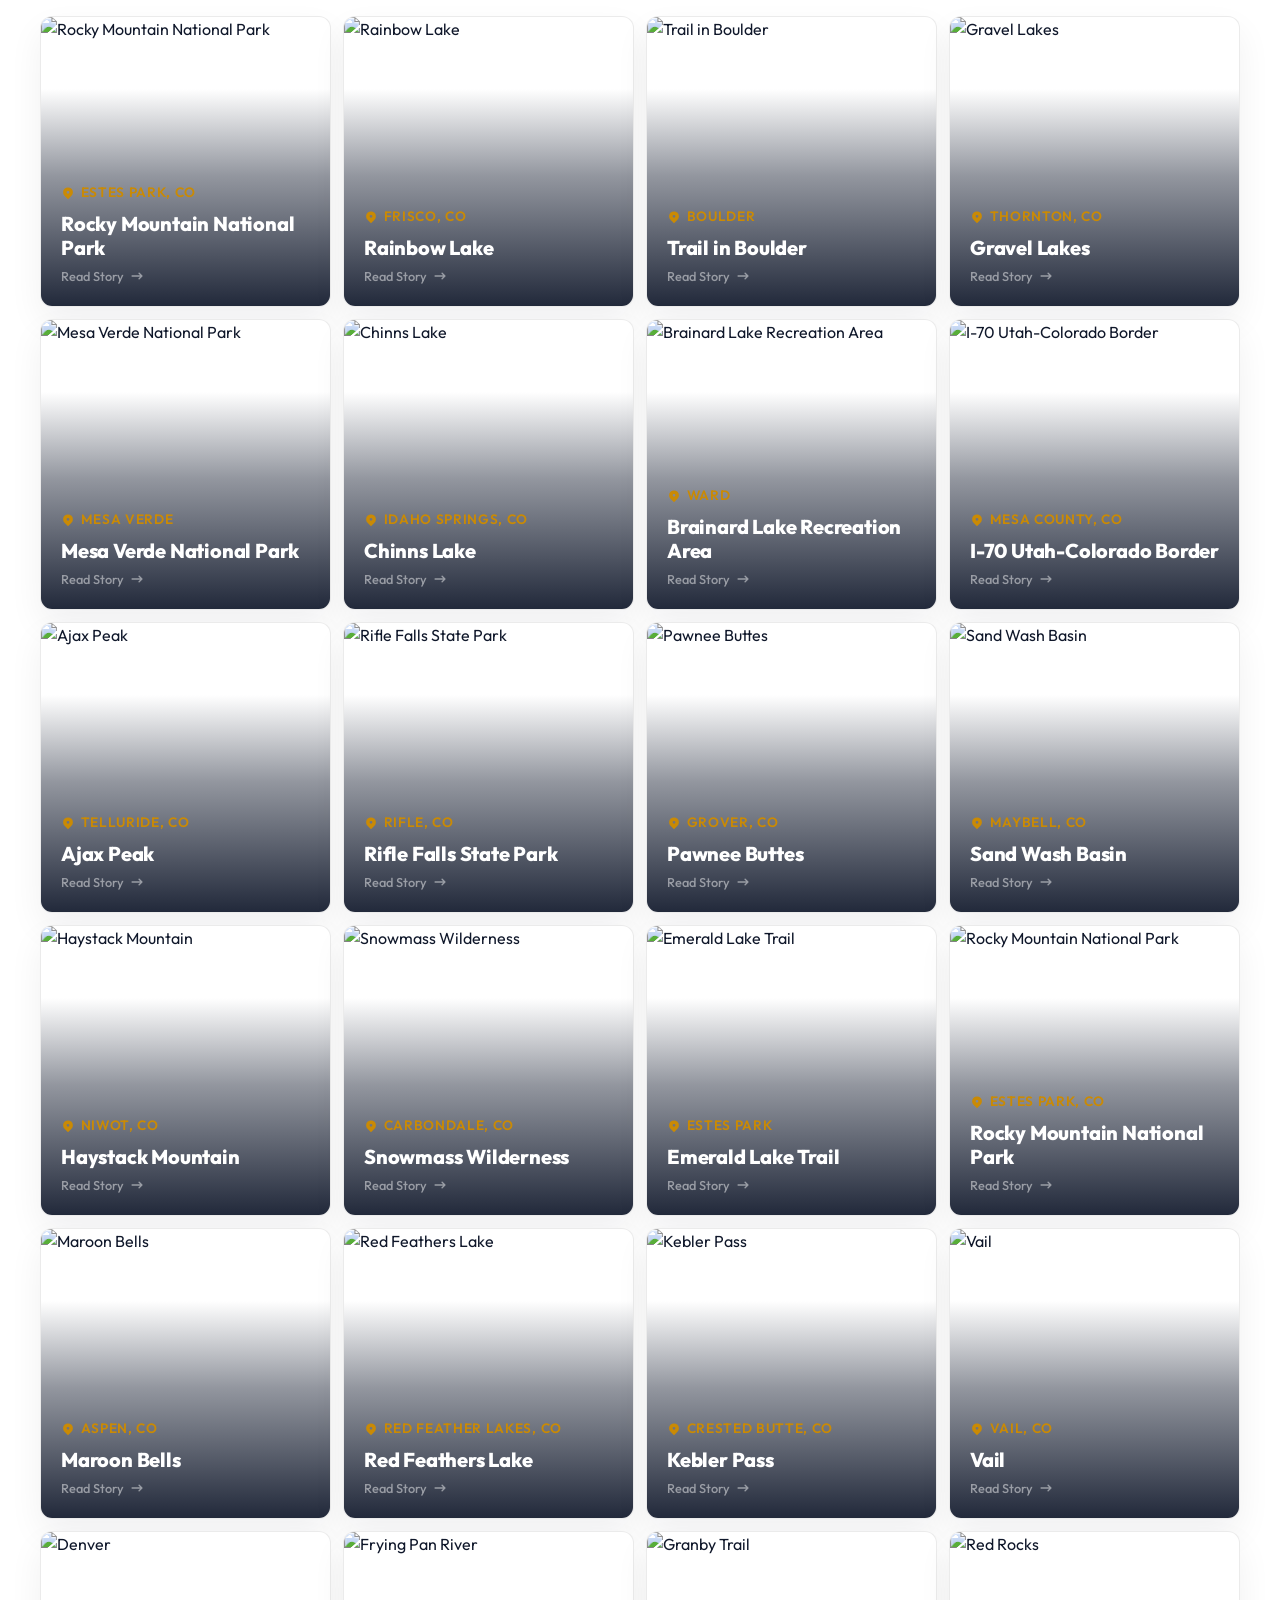
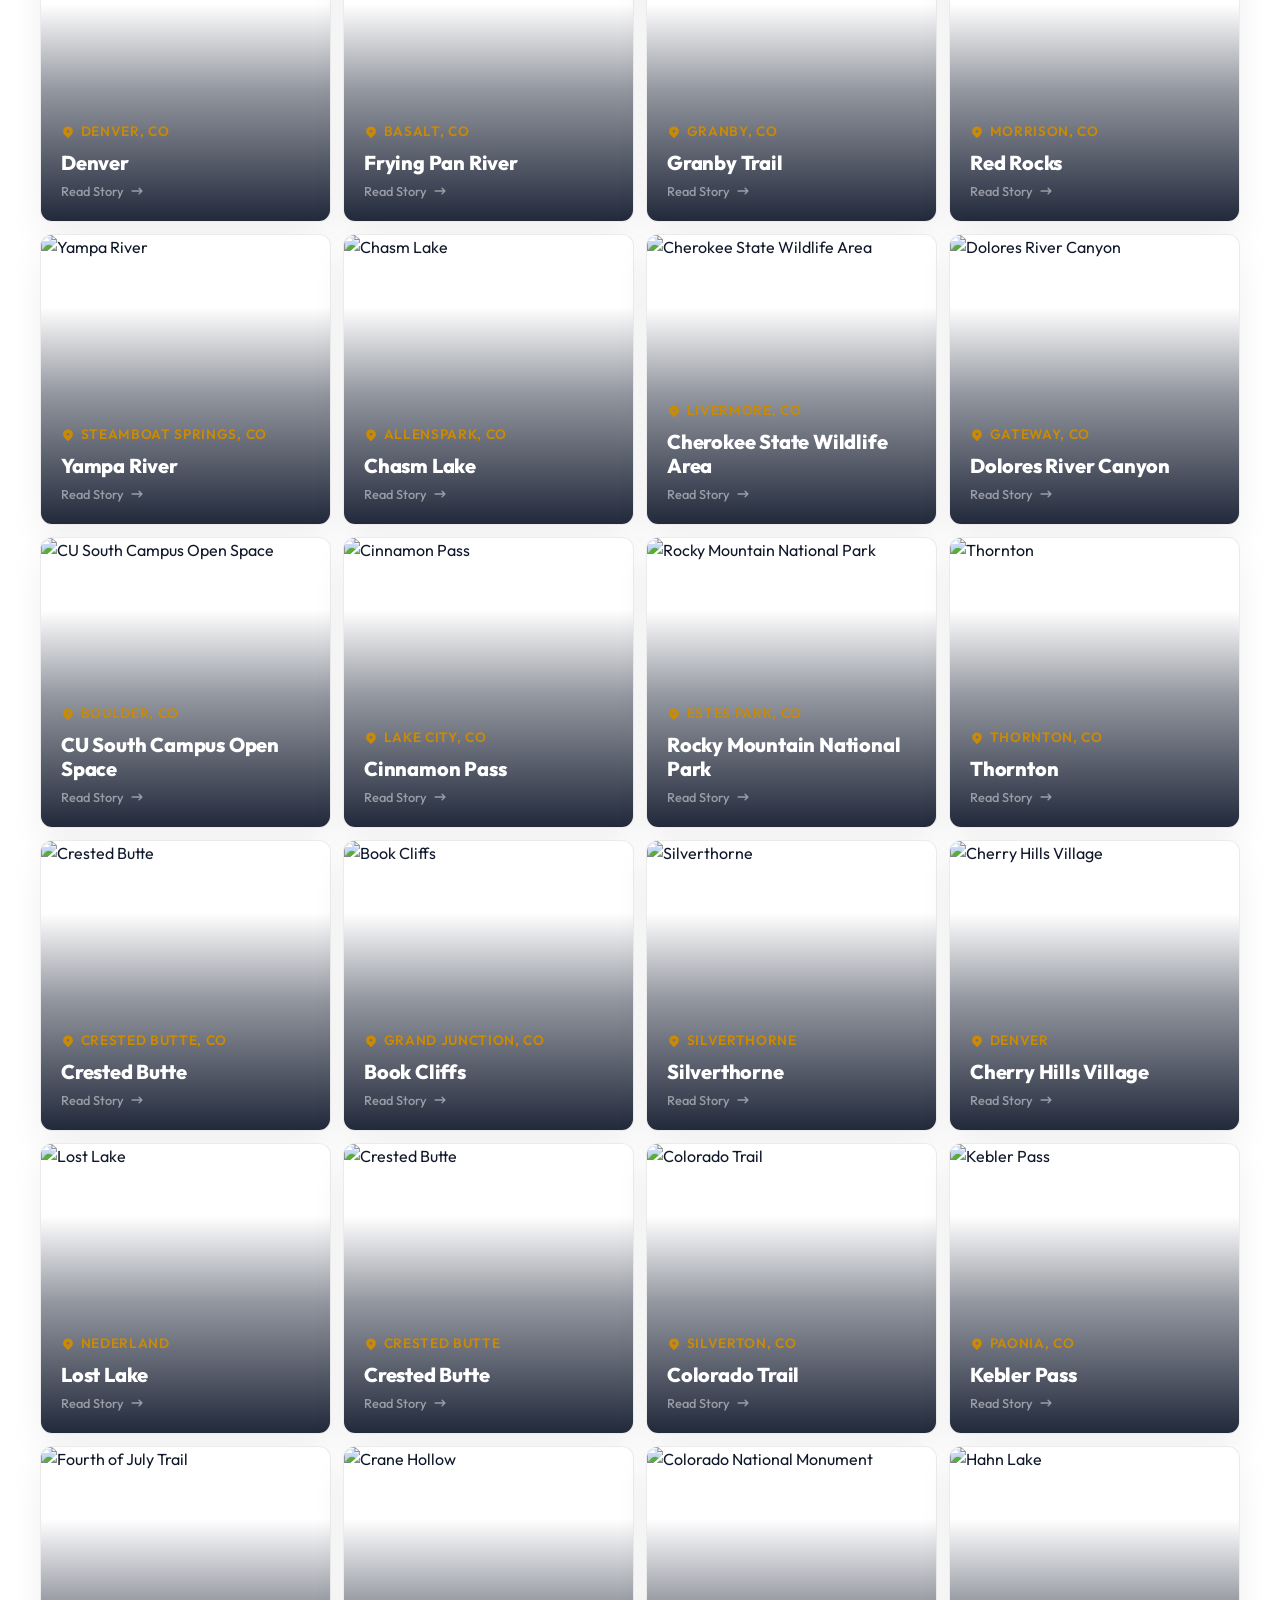
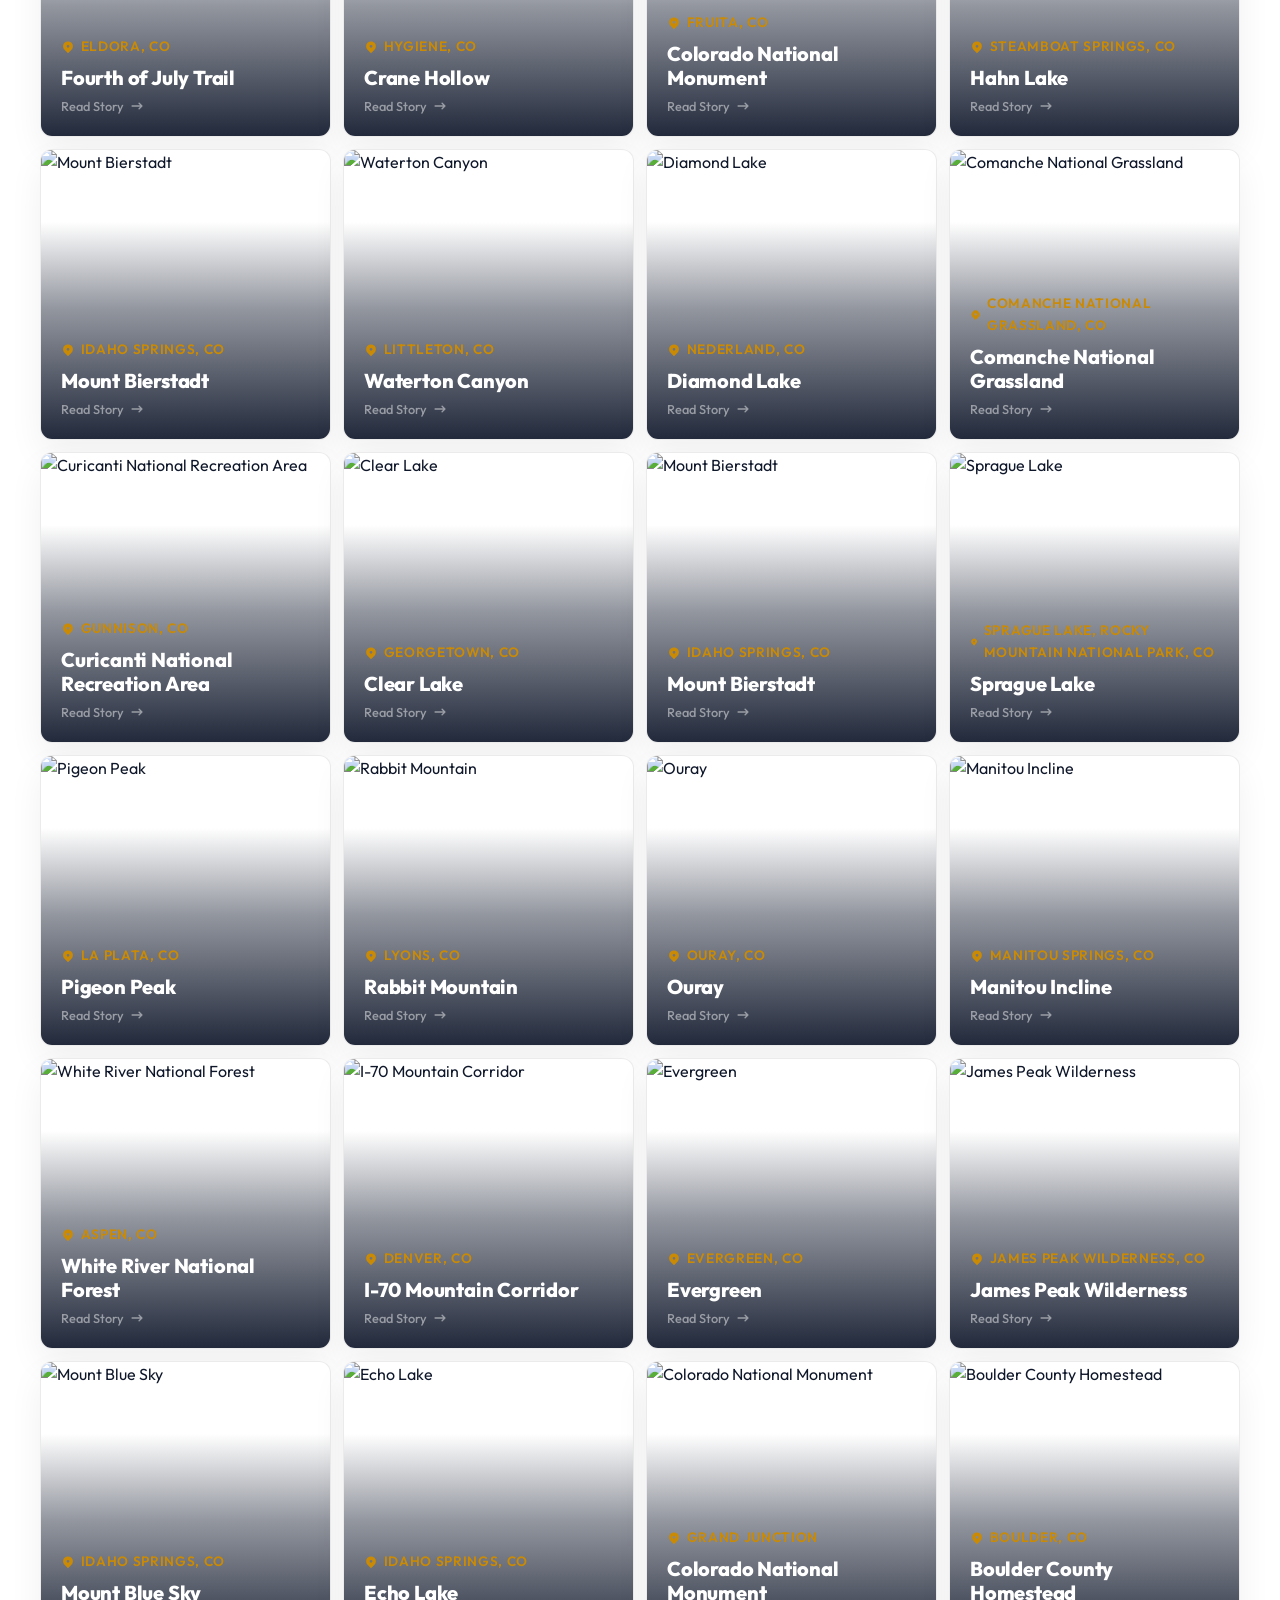
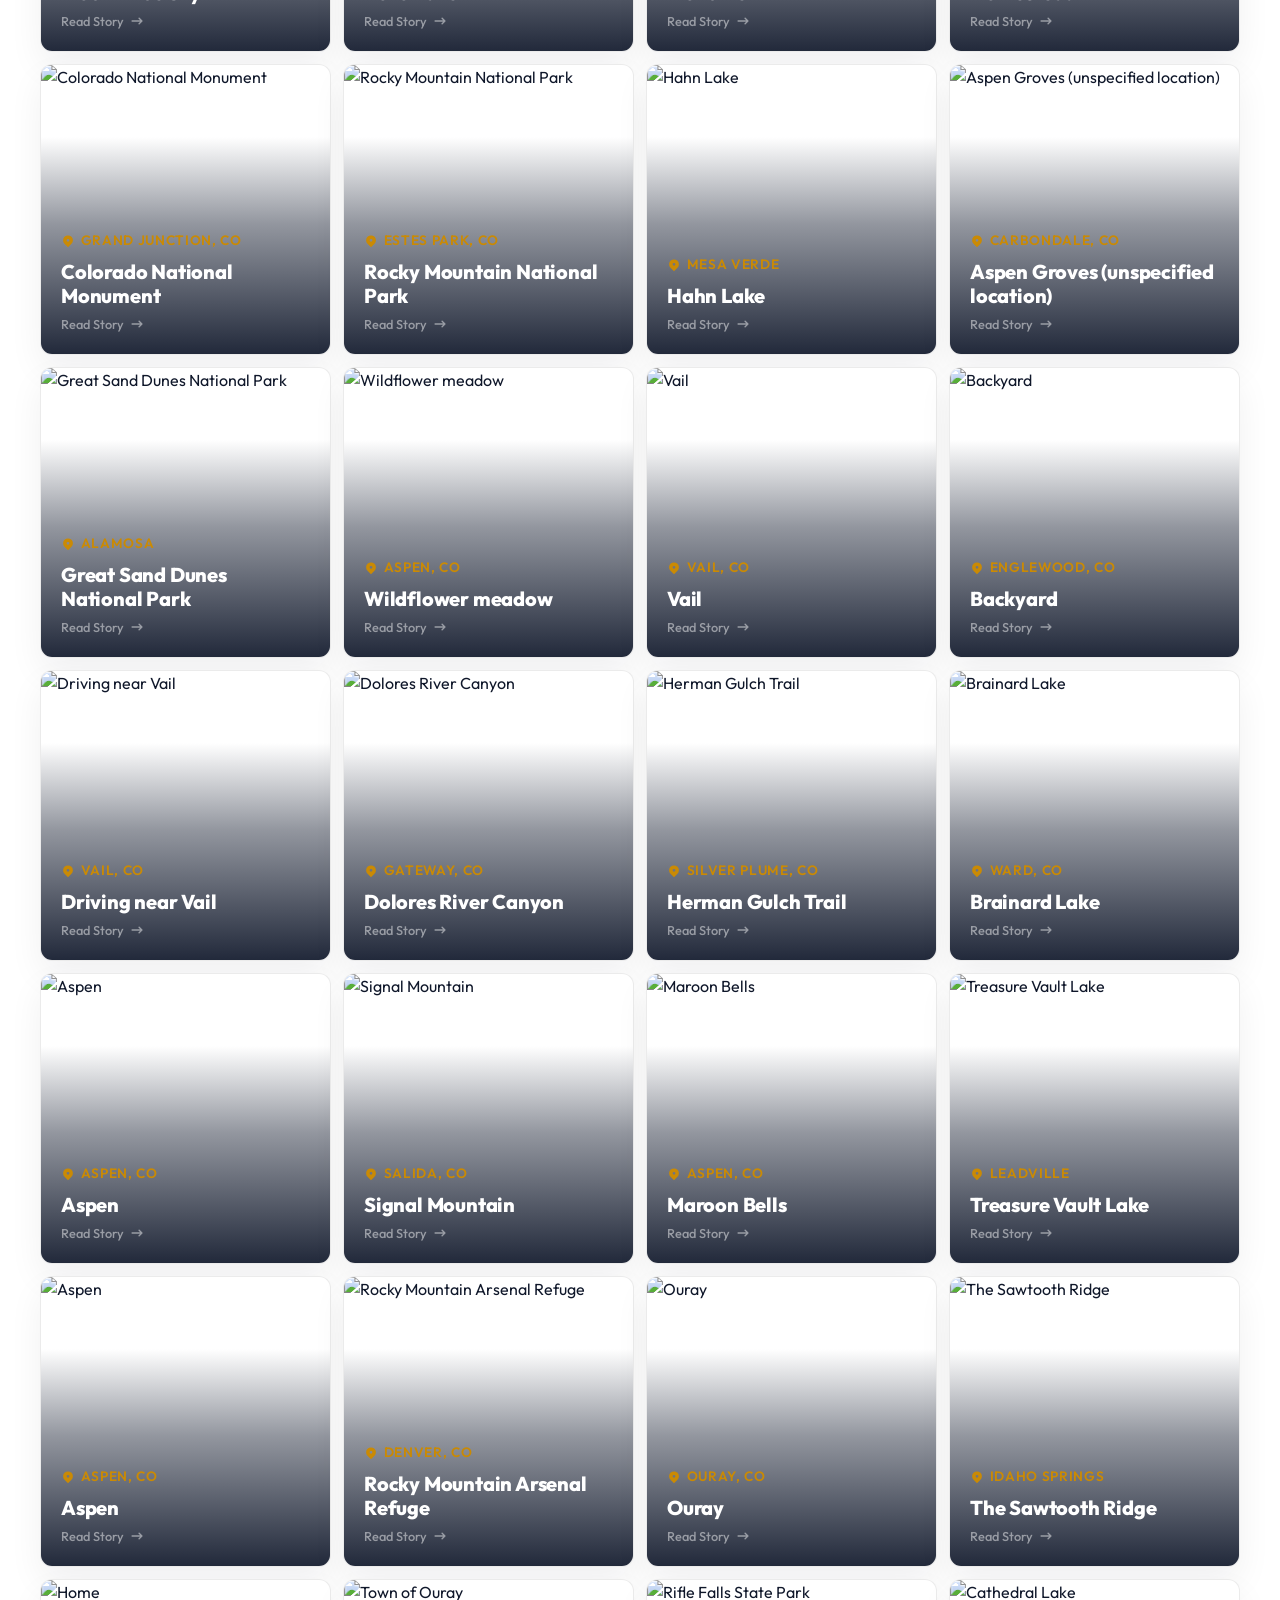
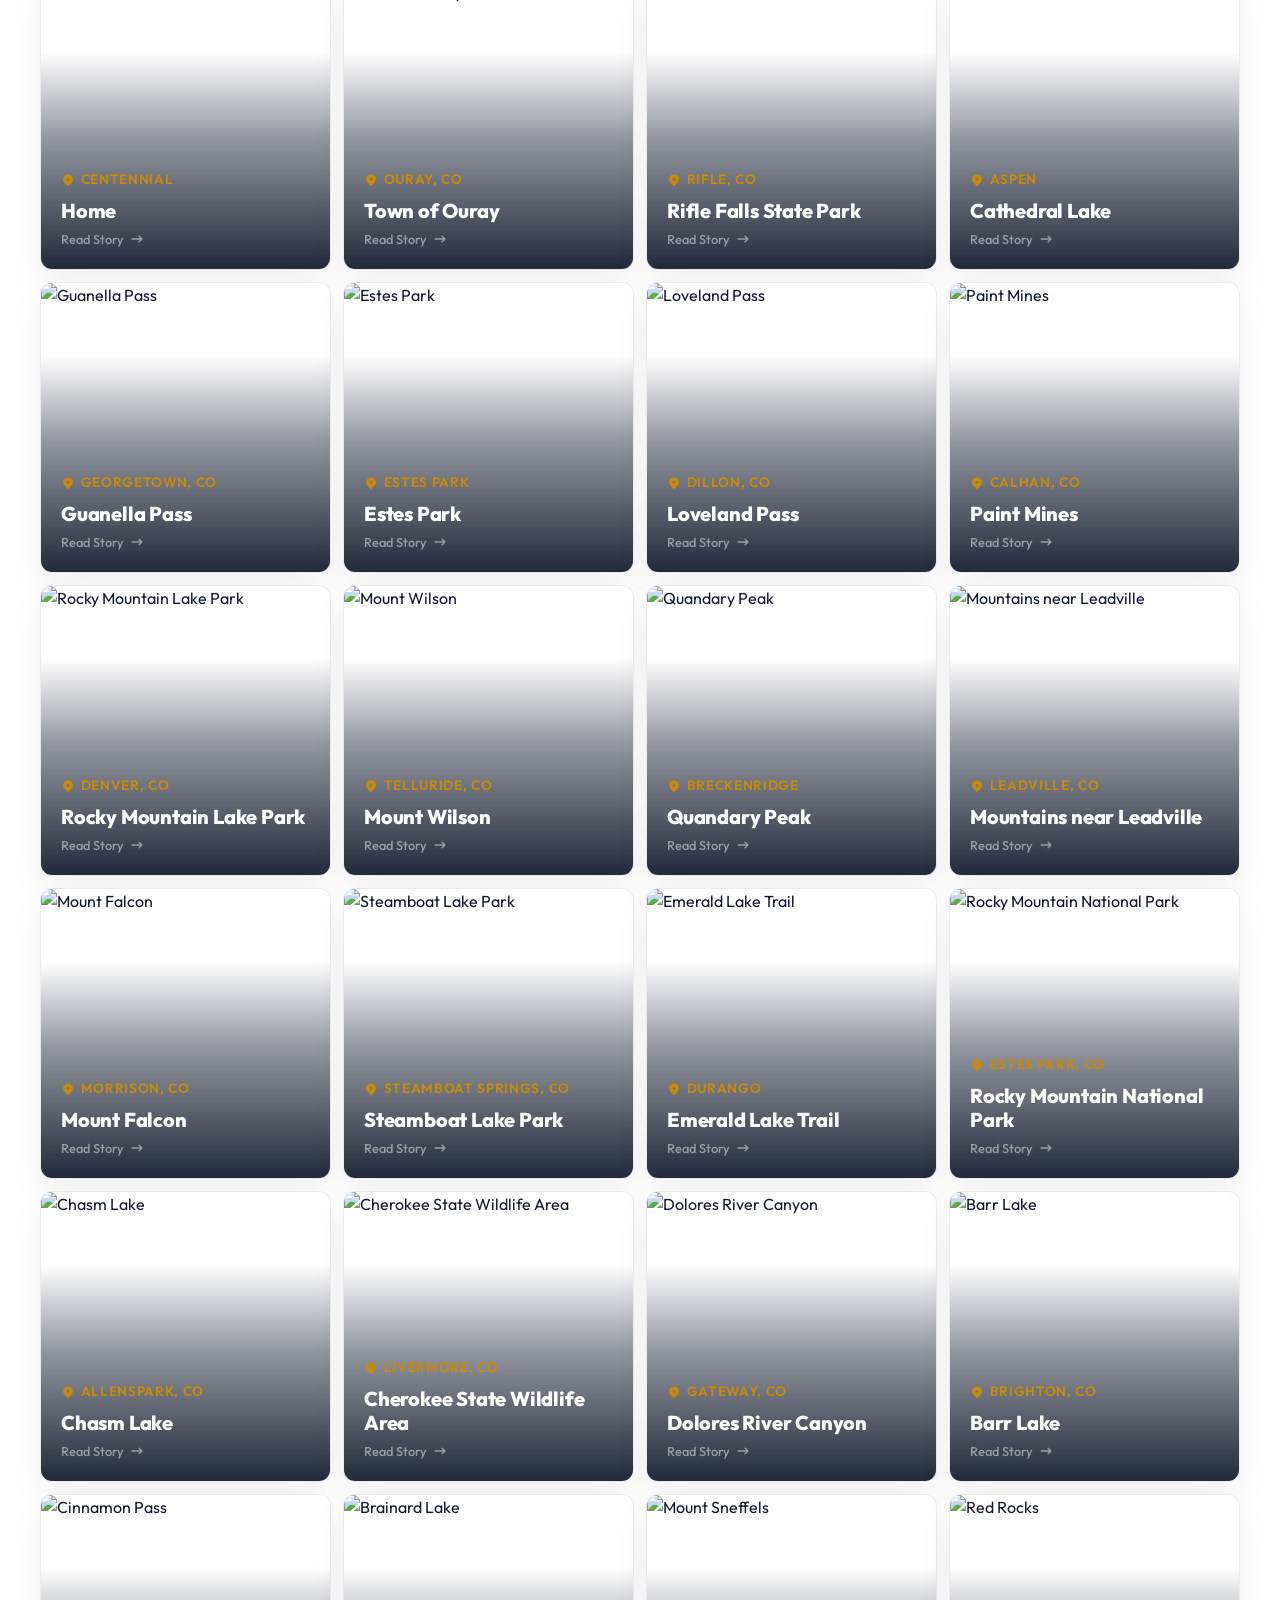
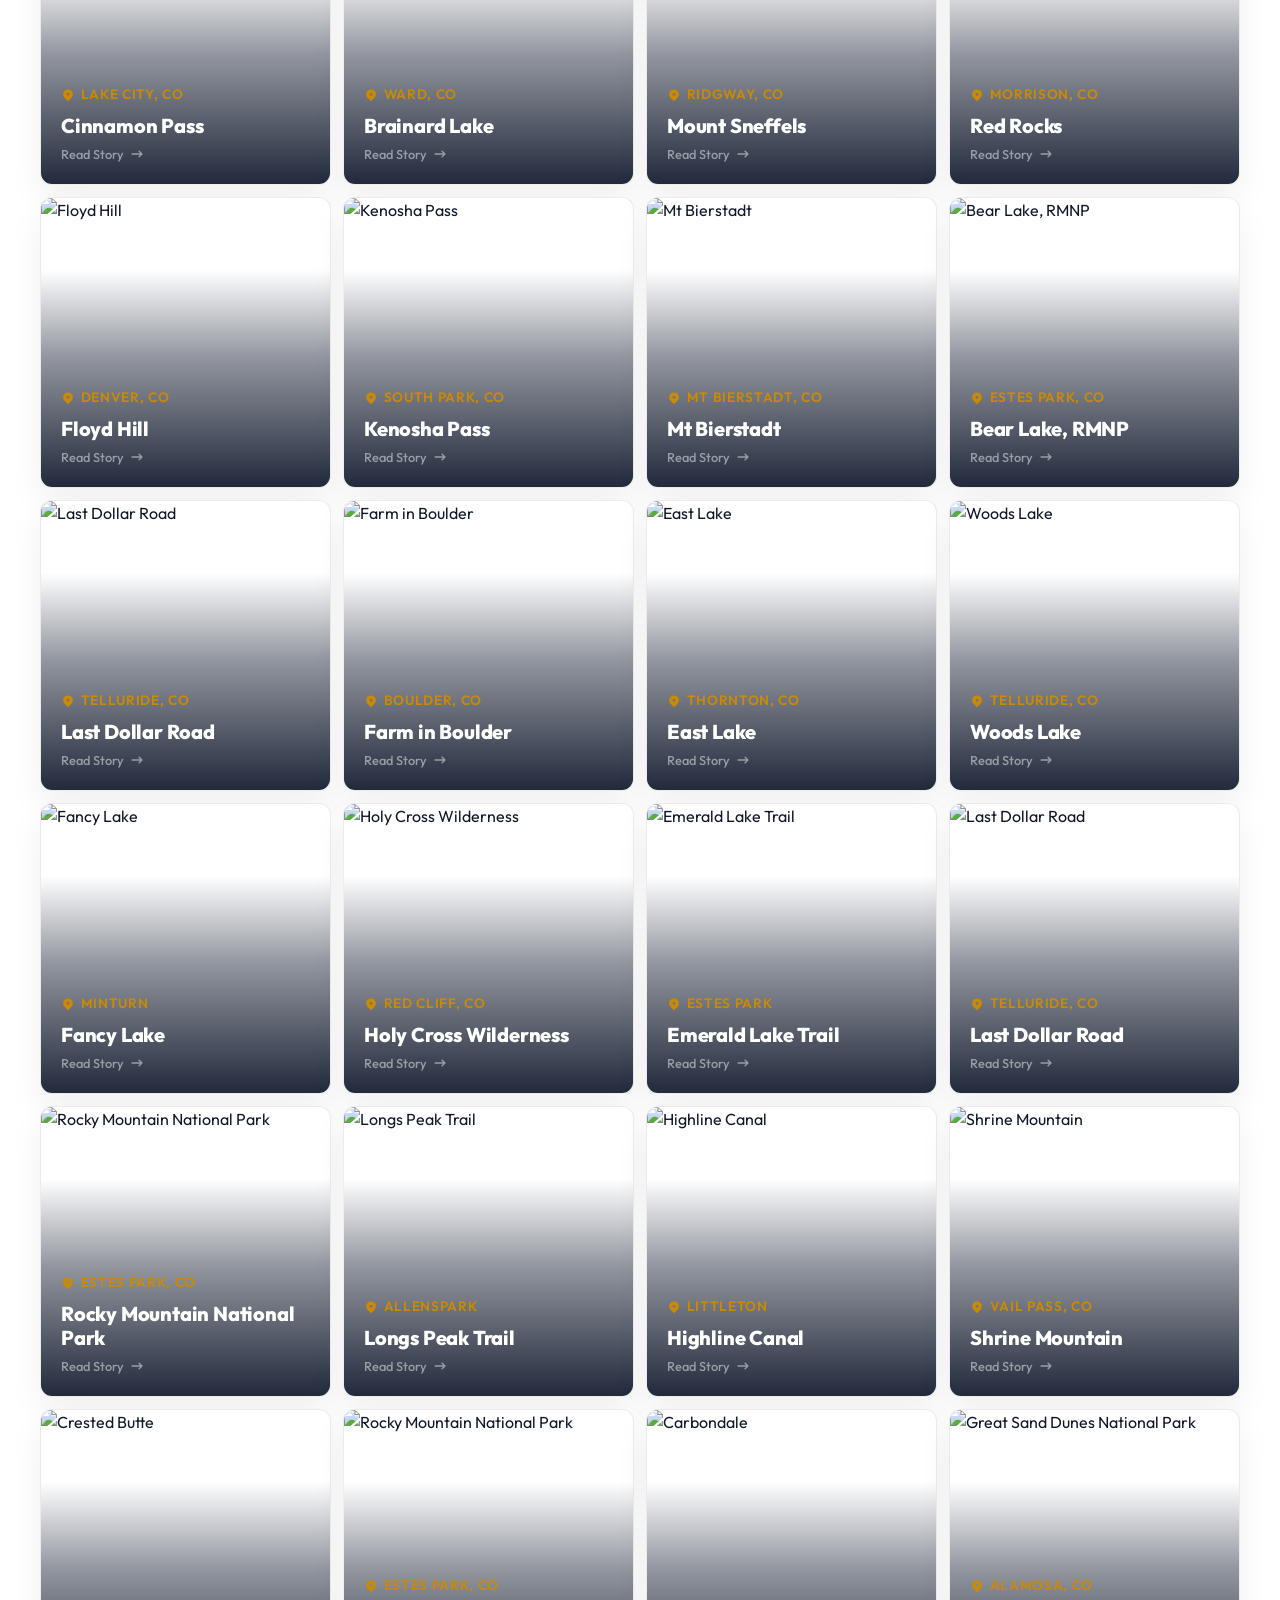
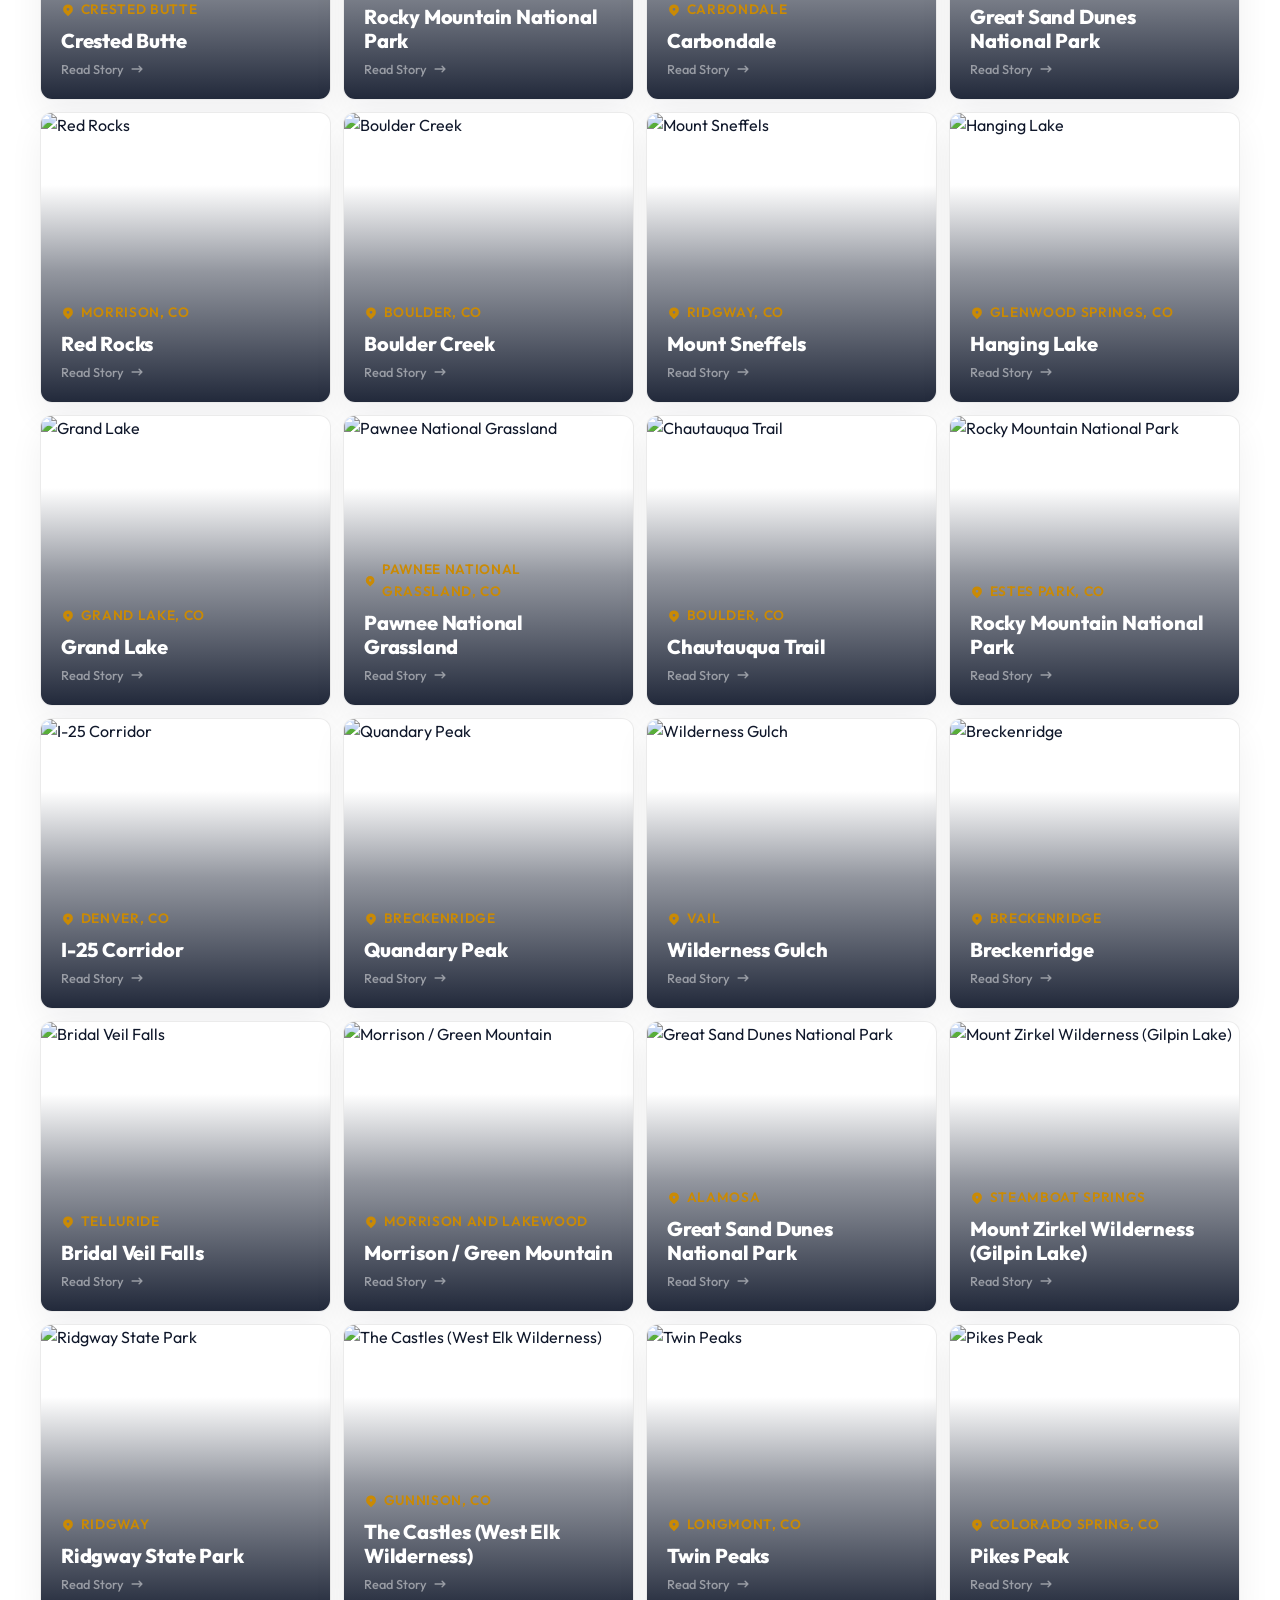
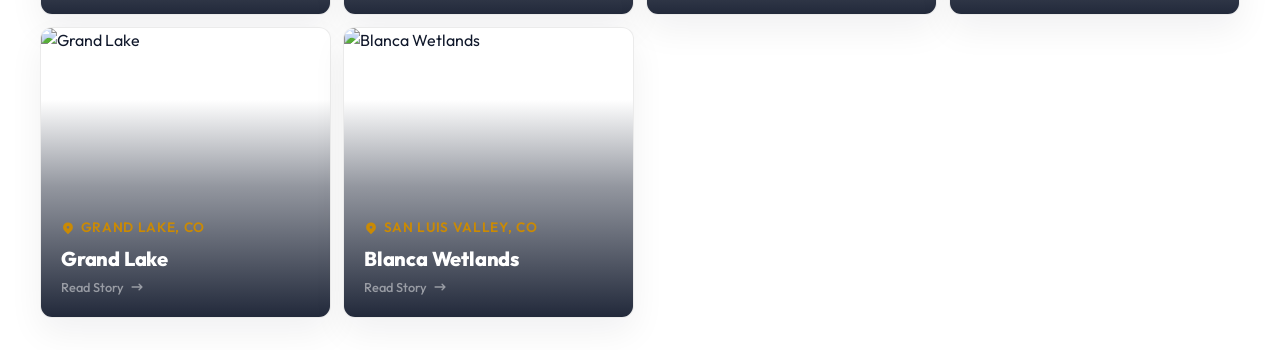
==== commit bd9dae13: "Update Justin Mockenhaupt photo label swap to Cinnamon Pass with sanitized filename" ====
--- a/gallery.html
+++ b/gallery.html
@@ -28,6 +28,1536 @@
       <!-- CARDS_START -->
 
       <!-- Card: Rocky Mountain National Park (by Deena Sveinsson) -->
+      <div class="card-container" id="landmark-rocky-mountain-national-park" data-title="Rocky Mountain National Park" data-submitter="Deena Sveinsson" data-location="Estes Park, CO" data-photo="https://environmentamerica.org/wp-content/uploads/2026/07/Snowshoe_Hare_Rocky_Mountain_National_Park.jpg?v=1.2" data-story="Snowshoe Hare Rocky Mountain National Park: Put on a pair of snowshoes during the winter months while visiting Rocky Mountain National Park and you may be lucky enough to spot an elusive snowshoe hare. These perfectly camouflaged hares survive by blending in with their environment as well as their large hind legs which allows them to propel through the snow with ease.">
+        <div class="card" role="button" tabindex="0" aria-expanded="false" aria-label="Rocky Mountain National Park, click to enlarge details">
+          <!-- Front Face -->
+          <div class="card-front">
+            <div class="card-image-wrapper">
+              <img class="card-image" src="https://environmentamerica.org/wp-content/uploads/2026/07/Snowshoe_Hare_Rocky_Mountain_National_Park.jpg?v=1.2" alt="Rocky Mountain National Park" referrerpolicy="no-referrer" loading="lazy">
+            </div>
+            <div class="card-overlay">
+              <div class="card-location">
+                <svg xmlns="http://www.w3.org/2000/svg" viewBox="0 0 20 20" fill="currentColor">
+                  <path fill-rule="evenodd" d="M5.05 4.05a7 7 0 119.9 9.9L10 18.9l-4.95-4.95a7 7 0 010-9.9zM10 11a2 2 0 100-4 2 2 0 000 4z" clip-rule="evenodd" />
+                </svg>
+                Estes Park, CO
+              </div>
+              <h2 class="card-title">Rocky Mountain National Park</h2>
+              <div class="card-hint">
+                <span>Read Story</span>
+                <svg xmlns="http://www.w3.org/2000/svg" viewBox="0 0 20 20" fill="currentColor">
+                  <path fill-rule="evenodd" d="M12.293 5.293a1 1 0 011.414 0l4 4a1 1 0 010 1.414l-4 4a1 1 0 01-1.414-1.414L14.586 11H3a1 1 0 110-2h11.586l-2.293-2.293a1 1 0 010-1.414z" clip-rule="evenodd" />
+                </svg>
+              </div>
+            </div>
+          </div>
+          <!-- Back Face -->
+          <div class="card-back">
+            <div class="card-back-header">
+              <h2 class="card-back-title">Rocky Mountain National Park</h2>
+            </div>
+            <p class="card-back-desc">"Snowshoe Hare Rocky Mountain National Park: Put on a pair of snowshoes during the winter months while visiting Rocky Mountain National Park and you may be lucky enough to spot an elusive snowshoe hare. These perfectly camouflaged hares survive by blending in with their environment as well as their large hind legs which allows them to propel through the snow with ease."</p>
+            <div class="card-facts">
+              <div class="fact-item">
+                <span class="fact-label">Shared By</span>
+                <span class="fact-value">Deena Sveinsson</span>
+              </div>
+              <div class="fact-item">
+                <span class="fact-label">Location</span>
+                <span class="fact-value">Estes Park, CO</span>
+              </div>
+            </div>
+            <button class="flip-back-btn" aria-label="Flip card to front">
+              <svg xmlns="http://www.w3.org/2000/svg" viewBox="0 0 20 20" fill="currentColor">
+                <path fill-rule="evenodd" d="M12.293 5.293a1 1 0 011.414 0l4 4a1 1 0 010 1.414l-4 4a1 1 0 01-1.414-1.414L14.586 11H3a1 1 0 110-2h11.586l-2.293-2.293a1 1 0 010-1.414z" clip-rule="evenodd" />
+              </svg>
+              Flip Back
+            </button>
+          </div>
+        </div>
+      </div>
+
+
+      <!-- Card: Rainbow Lake (by Bill Stephens) -->
+      <div class="card-container" id="landmark-rainbow-lake" data-title="Rainbow Lake" data-submitter="Bill Stephens" data-location="Frisco, CO" data-photo="https://environmentamerica.org/wp-content/uploads/2026/07/Frisco_01.JPG?v=1.2" data-story="Rainbow Lake offers a quiet, front-row view of Peak 1 standing tall above the Tenmile Range near Frisco.">
+        <div class="card" role="button" tabindex="0" aria-expanded="false" aria-label="Rainbow Lake, click to enlarge details">
+          <!-- Front Face -->
+          <div class="card-front">
+            <div class="card-image-wrapper">
+              <img class="card-image" src="https://environmentamerica.org/wp-content/uploads/2026/07/Frisco_01.JPG?v=1.2" alt="Rainbow Lake" referrerpolicy="no-referrer" loading="lazy">
+            </div>
+            <div class="card-overlay">
+              <div class="card-location">
+                <svg xmlns="http://www.w3.org/2000/svg" viewBox="0 0 20 20" fill="currentColor">
+                  <path fill-rule="evenodd" d="M5.05 4.05a7 7 0 119.9 9.9L10 18.9l-4.95-4.95a7 7 0 010-9.9zM10 11a2 2 0 100-4 2 2 0 000 4z" clip-rule="evenodd" />
+                </svg>
+                Frisco, CO
+              </div>
+              <h2 class="card-title">Rainbow Lake</h2>
+              <div class="card-hint">
+                <span>Read Story</span>
+                <svg xmlns="http://www.w3.org/2000/svg" viewBox="0 0 20 20" fill="currentColor">
+                  <path fill-rule="evenodd" d="M12.293 5.293a1 1 0 011.414 0l4 4a1 1 0 010 1.414l-4 4a1 1 0 01-1.414-1.414L14.586 11H3a1 1 0 110-2h11.586l-2.293-2.293a1 1 0 010-1.414z" clip-rule="evenodd" />
+                </svg>
+              </div>
+            </div>
+          </div>
+          <!-- Back Face -->
+          <div class="card-back">
+            <div class="card-back-header">
+              <h2 class="card-back-title">Rainbow Lake</h2>
+            </div>
+            <p class="card-back-desc">"Rainbow Lake offers a quiet, front-row view of Peak 1 standing tall above the Tenmile Range near Frisco."</p>
+            <div class="card-facts">
+              <div class="fact-item">
+                <span class="fact-label">Shared By</span>
+                <span class="fact-value">Bill Stephens</span>
+              </div>
+              <div class="fact-item">
+                <span class="fact-label">Location</span>
+                <span class="fact-value">Frisco, CO</span>
+              </div>
+            </div>
+            <button class="flip-back-btn" aria-label="Flip card to front">
+              <svg xmlns="http://www.w3.org/2000/svg" viewBox="0 0 20 20" fill="currentColor">
+                <path fill-rule="evenodd" d="M12.293 5.293a1 1 0 011.414 0l4 4a1 1 0 010 1.414l-4 4a1 1 0 01-1.414-1.414L14.586 11H3a1 1 0 110-2h11.586l-2.293-2.293a1 1 0 010-1.414z" clip-rule="evenodd" />
+              </svg>
+              Flip Back
+            </button>
+          </div>
+        </div>
+      </div>
+
+
+      <!-- Card: Trail in Boulder (by Linda Schatz) -->
+      <div class="card-container" id="landmark-trail-in-boulder" data-title="Trail in Boulder" data-submitter="Linda Schatz" data-location="Boulder" data-photo="https://environmentamerica.org/wp-content/uploads/2026/07/32._Flat_Irons.jpeg?v=1.2" data-story="I took this shot while exploring Boulder’s trails, loving how the jagged Flatirons slash up from the foothills and make the whole skyline look bold and adventurous.">
+        <div class="card" role="button" tabindex="0" aria-expanded="false" aria-label="Trail in Boulder, click to enlarge details">
+          <!-- Front Face -->
+          <div class="card-front">
+            <div class="card-image-wrapper">
+              <img class="card-image" src="https://environmentamerica.org/wp-content/uploads/2026/07/32._Flat_Irons.jpeg?v=1.2" alt="Trail in Boulder" referrerpolicy="no-referrer" loading="lazy">
+            </div>
+            <div class="card-overlay">
+              <div class="card-location">
+                <svg xmlns="http://www.w3.org/2000/svg" viewBox="0 0 20 20" fill="currentColor">
+                  <path fill-rule="evenodd" d="M5.05 4.05a7 7 0 119.9 9.9L10 18.9l-4.95-4.95a7 7 0 010-9.9zM10 11a2 2 0 100-4 2 2 0 000 4z" clip-rule="evenodd" />
+                </svg>
+                Boulder
+              </div>
+              <h2 class="card-title">Trail in Boulder</h2>
+              <div class="card-hint">
+                <span>Read Story</span>
+                <svg xmlns="http://www.w3.org/2000/svg" viewBox="0 0 20 20" fill="currentColor">
+                  <path fill-rule="evenodd" d="M12.293 5.293a1 1 0 011.414 0l4 4a1 1 0 010 1.414l-4 4a1 1 0 01-1.414-1.414L14.586 11H3a1 1 0 110-2h11.586l-2.293-2.293a1 1 0 010-1.414z" clip-rule="evenodd" />
+                </svg>
+              </div>
+            </div>
+          </div>
+          <!-- Back Face -->
+          <div class="card-back">
+            <div class="card-back-header">
+              <h2 class="card-back-title">Trail in Boulder</h2>
+            </div>
+            <p class="card-back-desc">"I took this shot while exploring Boulder’s trails, loving how the jagged Flatirons slash up from the foothills and make the whole skyline look bold and adventurous."</p>
+            <div class="card-facts">
+              <div class="fact-item">
+                <span class="fact-label">Shared By</span>
+                <span class="fact-value">Linda Schatz</span>
+              </div>
+              <div class="fact-item">
+                <span class="fact-label">Location</span>
+                <span class="fact-value">Boulder</span>
+              </div>
+            </div>
+            <button class="flip-back-btn" aria-label="Flip card to front">
+              <svg xmlns="http://www.w3.org/2000/svg" viewBox="0 0 20 20" fill="currentColor">
+                <path fill-rule="evenodd" d="M12.293 5.293a1 1 0 011.414 0l4 4a1 1 0 010 1.414l-4 4a1 1 0 01-1.414-1.414L14.586 11H3a1 1 0 110-2h11.586l-2.293-2.293a1 1 0 010-1.414z" clip-rule="evenodd" />
+              </svg>
+              Flip Back
+            </button>
+          </div>
+        </div>
+      </div>
+
+
+      <!-- Card: Gravel Lakes (by Henry Stiles) -->
+      <div class="card-container" id="landmark-gravel-lakes" data-title="Gravel Lakes" data-submitter="Henry Stiles" data-location="Thornton, CO" data-photo="https://environmentamerica.org/wp-content/uploads/2026/07/20220129-20220129-20220129-583A5450-CR3.jpg?v=1.2" data-story="A male Hooded Merganser swimming with fully flared fan-like white crest.">
+        <div class="card" role="button" tabindex="0" aria-expanded="false" aria-label="Gravel Lakes, click to enlarge details">
+          <!-- Front Face -->
+          <div class="card-front">
+            <div class="card-image-wrapper">
+              <img class="card-image" src="https://environmentamerica.org/wp-content/uploads/2026/07/20220129-20220129-20220129-583A5450-CR3.jpg?v=1.2" alt="Gravel Lakes" referrerpolicy="no-referrer" loading="lazy">
+            </div>
+            <div class="card-overlay">
+              <div class="card-location">
+                <svg xmlns="http://www.w3.org/2000/svg" viewBox="0 0 20 20" fill="currentColor">
+                  <path fill-rule="evenodd" d="M5.05 4.05a7 7 0 119.9 9.9L10 18.9l-4.95-4.95a7 7 0 010-9.9zM10 11a2 2 0 100-4 2 2 0 000 4z" clip-rule="evenodd" />
+                </svg>
+                Thornton, CO
+              </div>
+              <h2 class="card-title">Gravel Lakes</h2>
+              <div class="card-hint">
+                <span>Read Story</span>
+                <svg xmlns="http://www.w3.org/2000/svg" viewBox="0 0 20 20" fill="currentColor">
+                  <path fill-rule="evenodd" d="M12.293 5.293a1 1 0 011.414 0l4 4a1 1 0 010 1.414l-4 4a1 1 0 01-1.414-1.414L14.586 11H3a1 1 0 110-2h11.586l-2.293-2.293a1 1 0 010-1.414z" clip-rule="evenodd" />
+                </svg>
+              </div>
+            </div>
+          </div>
+          <!-- Back Face -->
+          <div class="card-back">
+            <div class="card-back-header">
+              <h2 class="card-back-title">Gravel Lakes</h2>
+            </div>
+            <p class="card-back-desc">"A male Hooded Merganser swimming with fully flared fan-like white crest."</p>
+            <div class="card-facts">
+              <div class="fact-item">
+                <span class="fact-label">Shared By</span>
+                <span class="fact-value">Henry Stiles</span>
+              </div>
+              <div class="fact-item">
+                <span class="fact-label">Location</span>
+                <span class="fact-value">Thornton, CO</span>
+              </div>
+            </div>
+            <button class="flip-back-btn" aria-label="Flip card to front">
+              <svg xmlns="http://www.w3.org/2000/svg" viewBox="0 0 20 20" fill="currentColor">
+                <path fill-rule="evenodd" d="M12.293 5.293a1 1 0 011.414 0l4 4a1 1 0 010 1.414l-4 4a1 1 0 01-1.414-1.414L14.586 11H3a1 1 0 110-2h11.586l-2.293-2.293a1 1 0 010-1.414z" clip-rule="evenodd" />
+              </svg>
+              Flip Back
+            </button>
+          </div>
+        </div>
+      </div>
+
+
+      <!-- Card: Mesa Verde National Park (by Lisa Schatz) -->
+      <div class="card-container" id="landmark-mesa-verde-national-park" data-title="Mesa Verde National Park" data-submitter="Lisa Schatz" data-location="Mesa Verde" data-photo="https://environmentamerica.org/wp-content/uploads/2026/07/28._Mesa_Verde.jpeg?v=1.2" data-story="Photos from Mesa Verde. It was such a fun trip and a unique place with so many interesting details.">
+        <div class="card" role="button" tabindex="0" aria-expanded="false" aria-label="Mesa Verde National Park, click to enlarge details">
+          <!-- Front Face -->
+          <div class="card-front">
+            <div class="card-image-wrapper">
+              <img class="card-image" src="https://environmentamerica.org/wp-content/uploads/2026/07/28._Mesa_Verde.jpeg?v=1.2" alt="Mesa Verde National Park" referrerpolicy="no-referrer" loading="lazy">
+            </div>
+            <div class="card-overlay">
+              <div class="card-location">
+                <svg xmlns="http://www.w3.org/2000/svg" viewBox="0 0 20 20" fill="currentColor">
+                  <path fill-rule="evenodd" d="M5.05 4.05a7 7 0 119.9 9.9L10 18.9l-4.95-4.95a7 7 0 010-9.9zM10 11a2 2 0 100-4 2 2 0 000 4z" clip-rule="evenodd" />
+                </svg>
+                Mesa Verde
+              </div>
+              <h2 class="card-title">Mesa Verde National Park</h2>
+              <div class="card-hint">
+                <span>Read Story</span>
+                <svg xmlns="http://www.w3.org/2000/svg" viewBox="0 0 20 20" fill="currentColor">
+                  <path fill-rule="evenodd" d="M12.293 5.293a1 1 0 011.414 0l4 4a1 1 0 010 1.414l-4 4a1 1 0 01-1.414-1.414L14.586 11H3a1 1 0 110-2h11.586l-2.293-2.293a1 1 0 010-1.414z" clip-rule="evenodd" />
+                </svg>
+              </div>
+            </div>
+          </div>
+          <!-- Back Face -->
+          <div class="card-back">
+            <div class="card-back-header">
+              <h2 class="card-back-title">Mesa Verde National Park</h2>
+            </div>
+            <p class="card-back-desc">"Photos from Mesa Verde. It was such a fun trip and a unique place with so many interesting details."</p>
+            <div class="card-facts">
+              <div class="fact-item">
+                <span class="fact-label">Shared By</span>
+                <span class="fact-value">Lisa Schatz</span>
+              </div>
+              <div class="fact-item">
+                <span class="fact-label">Location</span>
+                <span class="fact-value">Mesa Verde</span>
+              </div>
+            </div>
+            <button class="flip-back-btn" aria-label="Flip card to front">
+              <svg xmlns="http://www.w3.org/2000/svg" viewBox="0 0 20 20" fill="currentColor">
+                <path fill-rule="evenodd" d="M12.293 5.293a1 1 0 011.414 0l4 4a1 1 0 010 1.414l-4 4a1 1 0 01-1.414-1.414L14.586 11H3a1 1 0 110-2h11.586l-2.293-2.293a1 1 0 010-1.414z" clip-rule="evenodd" />
+              </svg>
+              Flip Back
+            </button>
+          </div>
+        </div>
+      </div>
+
+
+      <!-- Card: Chinns Lake (by Dan Williams) -->
+      <div class="card-container" id="landmark-chinns-lake" data-title="Chinns Lake" data-submitter="Dan Williams" data-location="Idaho Springs, CO" data-photo="https://environmentamerica.org/wp-content/uploads/2026/07/Chinns_Lake.jpeg?v=1.2" data-story="A serene high-country alpine lake surrounded by evergreen forests and rugged mountain slopes.">
+        <div class="card" role="button" tabindex="0" aria-expanded="false" aria-label="Chinns Lake, click to enlarge details">
+          <!-- Front Face -->
+          <div class="card-front">
+            <div class="card-image-wrapper">
+              <img class="card-image" src="https://environmentamerica.org/wp-content/uploads/2026/07/Chinns_Lake.jpeg?v=1.2" alt="Chinns Lake" referrerpolicy="no-referrer" loading="lazy">
+            </div>
+            <div class="card-overlay">
+              <div class="card-location">
+                <svg xmlns="http://www.w3.org/2000/svg" viewBox="0 0 20 20" fill="currentColor">
+                  <path fill-rule="evenodd" d="M5.05 4.05a7 7 0 119.9 9.9L10 18.9l-4.95-4.95a7 7 0 010-9.9zM10 11a2 2 0 100-4 2 2 0 000 4z" clip-rule="evenodd" />
+                </svg>
+                Idaho Springs, CO
+              </div>
+              <h2 class="card-title">Chinns Lake</h2>
+              <div class="card-hint">
+                <span>Read Story</span>
+                <svg xmlns="http://www.w3.org/2000/svg" viewBox="0 0 20 20" fill="currentColor">
+                  <path fill-rule="evenodd" d="M12.293 5.293a1 1 0 011.414 0l4 4a1 1 0 010 1.414l-4 4a1 1 0 01-1.414-1.414L14.586 11H3a1 1 0 110-2h11.586l-2.293-2.293a1 1 0 010-1.414z" clip-rule="evenodd" />
+                </svg>
+              </div>
+            </div>
+          </div>
+          <!-- Back Face -->
+          <div class="card-back">
+            <div class="card-back-header">
+              <h2 class="card-back-title">Chinns Lake</h2>
+            </div>
+            <p class="card-back-desc">"A serene high-country alpine lake surrounded by evergreen forests and rugged mountain slopes."</p>
+            <div class="card-facts">
+              <div class="fact-item">
+                <span class="fact-label">Shared By</span>
+                <span class="fact-value">Dan Williams</span>
+              </div>
+              <div class="fact-item">
+                <span class="fact-label">Location</span>
+                <span class="fact-value">Idaho Springs, CO</span>
+              </div>
+            </div>
+            <button class="flip-back-btn" aria-label="Flip card to front">
+              <svg xmlns="http://www.w3.org/2000/svg" viewBox="0 0 20 20" fill="currentColor">
+                <path fill-rule="evenodd" d="M12.293 5.293a1 1 0 011.414 0l4 4a1 1 0 010 1.414l-4 4a1 1 0 01-1.414-1.414L14.586 11H3a1 1 0 110-2h11.586l-2.293-2.293a1 1 0 010-1.414z" clip-rule="evenodd" />
+              </svg>
+              Flip Back
+            </button>
+          </div>
+        </div>
+      </div>
+
+
+      <!-- Card: Brainard Lake Recreation Area (by Mark Morgenstein) -->
+      <div class="card-container" id="landmark-brainard-lake-recreation-area" data-title="Brainard Lake Recreation Area" data-submitter="Mark Morgenstein" data-location="Ward" data-photo="https://environmentamerica.org/wp-content/uploads/2026/07/Brainard_lake_moose.jpg?v=1.2" data-story="A solitary bull moose framed by evergreen branches along the shoreline of Brainard Lake.">
+        <div class="card" role="button" tabindex="0" aria-expanded="false" aria-label="Brainard Lake Recreation Area, click to enlarge details">
+          <!-- Front Face -->
+          <div class="card-front">
+            <div class="card-image-wrapper">
+              <img class="card-image" src="https://environmentamerica.org/wp-content/uploads/2026/07/Brainard_lake_moose.jpg?v=1.2" alt="Brainard Lake Recreation Area" referrerpolicy="no-referrer" loading="lazy">
+            </div>
+            <div class="card-overlay">
+              <div class="card-location">
+                <svg xmlns="http://www.w3.org/2000/svg" viewBox="0 0 20 20" fill="currentColor">
+                  <path fill-rule="evenodd" d="M5.05 4.05a7 7 0 119.9 9.9L10 18.9l-4.95-4.95a7 7 0 010-9.9zM10 11a2 2 0 100-4 2 2 0 000 4z" clip-rule="evenodd" />
+                </svg>
+                Ward
+              </div>
+              <h2 class="card-title">Brainard Lake Recreation Area</h2>
+              <div class="card-hint">
+                <span>Read Story</span>
+                <svg xmlns="http://www.w3.org/2000/svg" viewBox="0 0 20 20" fill="currentColor">
+                  <path fill-rule="evenodd" d="M12.293 5.293a1 1 0 011.414 0l4 4a1 1 0 010 1.414l-4 4a1 1 0 01-1.414-1.414L14.586 11H3a1 1 0 110-2h11.586l-2.293-2.293a1 1 0 010-1.414z" clip-rule="evenodd" />
+                </svg>
+              </div>
+            </div>
+          </div>
+          <!-- Back Face -->
+          <div class="card-back">
+            <div class="card-back-header">
+              <h2 class="card-back-title">Brainard Lake Recreation Area</h2>
+            </div>
+            <p class="card-back-desc">"A solitary bull moose framed by evergreen branches along the shoreline of Brainard Lake."</p>
+            <div class="card-facts">
+              <div class="fact-item">
+                <span class="fact-label">Shared By</span>
+                <span class="fact-value">Mark Morgenstein</span>
+              </div>
+              <div class="fact-item">
+                <span class="fact-label">Location</span>
+                <span class="fact-value">Ward</span>
+              </div>
+            </div>
+            <button class="flip-back-btn" aria-label="Flip card to front">
+              <svg xmlns="http://www.w3.org/2000/svg" viewBox="0 0 20 20" fill="currentColor">
+                <path fill-rule="evenodd" d="M12.293 5.293a1 1 0 011.414 0l4 4a1 1 0 010 1.414l-4 4a1 1 0 01-1.414-1.414L14.586 11H3a1 1 0 110-2h11.586l-2.293-2.293a1 1 0 010-1.414z" clip-rule="evenodd" />
+              </svg>
+              Flip Back
+            </button>
+          </div>
+        </div>
+      </div>
+
+
+      <!-- Card: I-70 Utah-Colorado Border (by Stacy Weinstein) -->
+      <div class="card-container" id="landmark-i-70-utah-colorado-border" data-title="I-70 Utah-Colorado Border" data-submitter="Stacy Weinstein" data-location="Mesa County, CO" data-photo="https://environmentamerica.org/wp-content/uploads/2026/07/15._Colorado.jpeg?v=1.2" data-story="I took it when I moved back to Colorado after being away for ten years. I remember seeing this sign and thinking, &quot;I&#x27;m home.&quot;">
+        <div class="card" role="button" tabindex="0" aria-expanded="false" aria-label="I-70 Utah-Colorado Border, click to enlarge details">
+          <!-- Front Face -->
+          <div class="card-front">
+            <div class="card-image-wrapper">
+              <img class="card-image" src="https://environmentamerica.org/wp-content/uploads/2026/07/15._Colorado.jpeg?v=1.2" alt="I-70 Utah-Colorado Border" referrerpolicy="no-referrer" loading="lazy">
+            </div>
+            <div class="card-overlay">
+              <div class="card-location">
+                <svg xmlns="http://www.w3.org/2000/svg" viewBox="0 0 20 20" fill="currentColor">
+                  <path fill-rule="evenodd" d="M5.05 4.05a7 7 0 119.9 9.9L10 18.9l-4.95-4.95a7 7 0 010-9.9zM10 11a2 2 0 100-4 2 2 0 000 4z" clip-rule="evenodd" />
+                </svg>
+                Mesa County, CO
+              </div>
+              <h2 class="card-title">I-70 Utah-Colorado Border</h2>
+              <div class="card-hint">
+                <span>Read Story</span>
+                <svg xmlns="http://www.w3.org/2000/svg" viewBox="0 0 20 20" fill="currentColor">
+                  <path fill-rule="evenodd" d="M12.293 5.293a1 1 0 011.414 0l4 4a1 1 0 010 1.414l-4 4a1 1 0 01-1.414-1.414L14.586 11H3a1 1 0 110-2h11.586l-2.293-2.293a1 1 0 010-1.414z" clip-rule="evenodd" />
+                </svg>
+              </div>
+            </div>
+          </div>
+          <!-- Back Face -->
+          <div class="card-back">
+            <div class="card-back-header">
+              <h2 class="card-back-title">I-70 Utah-Colorado Border</h2>
+            </div>
+            <p class="card-back-desc">"I took it when I moved back to Colorado after being away for ten years. I remember seeing this sign and thinking, &quot;I&#x27;m home.&quot;"</p>
+            <div class="card-facts">
+              <div class="fact-item">
+                <span class="fact-label">Shared By</span>
+                <span class="fact-value">Stacy Weinstein</span>
+              </div>
+              <div class="fact-item">
+                <span class="fact-label">Location</span>
+                <span class="fact-value">Mesa County, CO</span>
+              </div>
+            </div>
+            <button class="flip-back-btn" aria-label="Flip card to front">
+              <svg xmlns="http://www.w3.org/2000/svg" viewBox="0 0 20 20" fill="currentColor">
+                <path fill-rule="evenodd" d="M12.293 5.293a1 1 0 011.414 0l4 4a1 1 0 010 1.414l-4 4a1 1 0 01-1.414-1.414L14.586 11H3a1 1 0 110-2h11.586l-2.293-2.293a1 1 0 010-1.414z" clip-rule="evenodd" />
+              </svg>
+              Flip Back
+            </button>
+          </div>
+        </div>
+      </div>
+
+
+      <!-- Card: Ajax Peak (by Christie Green) -->
+      <div class="card-container" id="landmark-ajax-peak" data-title="Ajax Peak" data-submitter="Christie Green" data-location="Telluride, CO" data-photo="https://environmentamerica.org/wp-content/uploads/2026/07/Christie_Green_Telluride_CO_v-768x1024.jpg?v=1.2" data-story="Every October, the Telluride Horror Show takes place. After being inside watching a dark movie, opening the doors onto this vista is surreal. On this day, the skies opened to this awe-inspiring view of Ajax Peak, taken from Main Street.">
+        <div class="card" role="button" tabindex="0" aria-expanded="false" aria-label="Ajax Peak, click to enlarge details">
+          <!-- Front Face -->
+          <div class="card-front">
+            <div class="card-image-wrapper">
+              <img class="card-image" src="https://environmentamerica.org/wp-content/uploads/2026/07/Christie_Green_Telluride_CO_v-768x1024.jpg?v=1.2" alt="Ajax Peak" referrerpolicy="no-referrer" loading="lazy">
+            </div>
+            <div class="card-overlay">
+              <div class="card-location">
+                <svg xmlns="http://www.w3.org/2000/svg" viewBox="0 0 20 20" fill="currentColor">
+                  <path fill-rule="evenodd" d="M5.05 4.05a7 7 0 119.9 9.9L10 18.9l-4.95-4.95a7 7 0 010-9.9zM10 11a2 2 0 100-4 2 2 0 000 4z" clip-rule="evenodd" />
+                </svg>
+                Telluride, CO
+              </div>
+              <h2 class="card-title">Ajax Peak</h2>
+              <div class="card-hint">
+                <span>Read Story</span>
+                <svg xmlns="http://www.w3.org/2000/svg" viewBox="0 0 20 20" fill="currentColor">
+                  <path fill-rule="evenodd" d="M12.293 5.293a1 1 0 011.414 0l4 4a1 1 0 010 1.414l-4 4a1 1 0 01-1.414-1.414L14.586 11H3a1 1 0 110-2h11.586l-2.293-2.293a1 1 0 010-1.414z" clip-rule="evenodd" />
+                </svg>
+              </div>
+            </div>
+          </div>
+          <!-- Back Face -->
+          <div class="card-back">
+            <div class="card-back-header">
+              <h2 class="card-back-title">Ajax Peak</h2>
+            </div>
+            <p class="card-back-desc">"Every October, the Telluride Horror Show takes place. After being inside watching a dark movie, opening the doors onto this vista is surreal. On this day, the skies opened to this awe-inspiring view of Ajax Peak, taken from Main Street."</p>
+            <div class="card-facts">
+              <div class="fact-item">
+                <span class="fact-label">Shared By</span>
+                <span class="fact-value">Christie Green</span>
+              </div>
+              <div class="fact-item">
+                <span class="fact-label">Location</span>
+                <span class="fact-value">Telluride, CO</span>
+              </div>
+            </div>
+            <button class="flip-back-btn" aria-label="Flip card to front">
+              <svg xmlns="http://www.w3.org/2000/svg" viewBox="0 0 20 20" fill="currentColor">
+                <path fill-rule="evenodd" d="M12.293 5.293a1 1 0 011.414 0l4 4a1 1 0 010 1.414l-4 4a1 1 0 01-1.414-1.414L14.586 11H3a1 1 0 110-2h11.586l-2.293-2.293a1 1 0 010-1.414z" clip-rule="evenodd" />
+              </svg>
+              Flip Back
+            </button>
+          </div>
+        </div>
+      </div>
+
+
+      <!-- Card: Rifle Falls State Park (by Patrick Kelly-Fischer) -->
+      <div class="card-container" id="landmark-rifle-falls-state-park" data-title="Rifle Falls State Park" data-submitter="Patrick Kelly-Fischer" data-location="Rifle, CO" data-photo="https://environmentamerica.org/wp-content/uploads/2026/07/Rifle_Falls_State_Park_Patrick_Kelly_Fischer.jpg?v=1.2" data-story="Rifle Falls State Park is the only triple waterfall I&#x27;ve ever seen. It&#x27;s an especially great way to cool off during the summer.">
+        <div class="card" role="button" tabindex="0" aria-expanded="false" aria-label="Rifle Falls State Park, click to enlarge details">
+          <!-- Front Face -->
+          <div class="card-front">
+            <div class="card-image-wrapper">
+              <img class="card-image" src="https://environmentamerica.org/wp-content/uploads/2026/07/Rifle_Falls_State_Park_Patrick_Kelly_Fischer.jpg?v=1.2" alt="Rifle Falls State Park" referrerpolicy="no-referrer" loading="lazy">
+            </div>
+            <div class="card-overlay">
+              <div class="card-location">
+                <svg xmlns="http://www.w3.org/2000/svg" viewBox="0 0 20 20" fill="currentColor">
+                  <path fill-rule="evenodd" d="M5.05 4.05a7 7 0 119.9 9.9L10 18.9l-4.95-4.95a7 7 0 010-9.9zM10 11a2 2 0 100-4 2 2 0 000 4z" clip-rule="evenodd" />
+                </svg>
+                Rifle, CO
+              </div>
+              <h2 class="card-title">Rifle Falls State Park</h2>
+              <div class="card-hint">
+                <span>Read Story</span>
+                <svg xmlns="http://www.w3.org/2000/svg" viewBox="0 0 20 20" fill="currentColor">
+                  <path fill-rule="evenodd" d="M12.293 5.293a1 1 0 011.414 0l4 4a1 1 0 010 1.414l-4 4a1 1 0 01-1.414-1.414L14.586 11H3a1 1 0 110-2h11.586l-2.293-2.293a1 1 0 010-1.414z" clip-rule="evenodd" />
+                </svg>
+              </div>
+            </div>
+          </div>
+          <!-- Back Face -->
+          <div class="card-back">
+            <div class="card-back-header">
+              <h2 class="card-back-title">Rifle Falls State Park</h2>
+            </div>
+            <p class="card-back-desc">"Rifle Falls State Park is the only triple waterfall I&#x27;ve ever seen. It&#x27;s an especially great way to cool off during the summer."</p>
+            <div class="card-facts">
+              <div class="fact-item">
+                <span class="fact-label">Shared By</span>
+                <span class="fact-value">Patrick Kelly-Fischer</span>
+              </div>
+              <div class="fact-item">
+                <span class="fact-label">Location</span>
+                <span class="fact-value">Rifle, CO</span>
+              </div>
+            </div>
+            <button class="flip-back-btn" aria-label="Flip card to front">
+              <svg xmlns="http://www.w3.org/2000/svg" viewBox="0 0 20 20" fill="currentColor">
+                <path fill-rule="evenodd" d="M12.293 5.293a1 1 0 011.414 0l4 4a1 1 0 010 1.414l-4 4a1 1 0 01-1.414-1.414L14.586 11H3a1 1 0 110-2h11.586l-2.293-2.293a1 1 0 010-1.414z" clip-rule="evenodd" />
+              </svg>
+              Flip Back
+            </button>
+          </div>
+        </div>
+      </div>
+
+
+      <!-- Card: Pawnee Buttes (by Michael Rymer) -->
+      <div class="card-container" id="landmark-pawnee-buttes" data-title="Pawnee Buttes" data-submitter="Michael Rymer" data-location="Grover, CO" data-photo="https://environmentamerica.org/wp-content/uploads/2026/07/Michael_Rymer_Pawnee_Buttes_Milkyway.jpg?v=1.2" data-story="Pawnee Buttes Milkyway">
+        <div class="card" role="button" tabindex="0" aria-expanded="false" aria-label="Pawnee Buttes, click to enlarge details">
+          <!-- Front Face -->
+          <div class="card-front">
+            <div class="card-image-wrapper">
+              <img class="card-image" src="https://environmentamerica.org/wp-content/uploads/2026/07/Michael_Rymer_Pawnee_Buttes_Milkyway.jpg?v=1.2" alt="Pawnee Buttes" referrerpolicy="no-referrer" loading="lazy">
+            </div>
+            <div class="card-overlay">
+              <div class="card-location">
+                <svg xmlns="http://www.w3.org/2000/svg" viewBox="0 0 20 20" fill="currentColor">
+                  <path fill-rule="evenodd" d="M5.05 4.05a7 7 0 119.9 9.9L10 18.9l-4.95-4.95a7 7 0 010-9.9zM10 11a2 2 0 100-4 2 2 0 000 4z" clip-rule="evenodd" />
+                </svg>
+                Grover, CO
+              </div>
+              <h2 class="card-title">Pawnee Buttes</h2>
+              <div class="card-hint">
+                <span>Read Story</span>
+                <svg xmlns="http://www.w3.org/2000/svg" viewBox="0 0 20 20" fill="currentColor">
+                  <path fill-rule="evenodd" d="M12.293 5.293a1 1 0 011.414 0l4 4a1 1 0 010 1.414l-4 4a1 1 0 01-1.414-1.414L14.586 11H3a1 1 0 110-2h11.586l-2.293-2.293a1 1 0 010-1.414z" clip-rule="evenodd" />
+                </svg>
+              </div>
+            </div>
+          </div>
+          <!-- Back Face -->
+          <div class="card-back">
+            <div class="card-back-header">
+              <h2 class="card-back-title">Pawnee Buttes</h2>
+            </div>
+            <p class="card-back-desc">"Pawnee Buttes Milkyway"</p>
+            <div class="card-facts">
+              <div class="fact-item">
+                <span class="fact-label">Shared By</span>
+                <span class="fact-value">Michael Rymer</span>
+              </div>
+              <div class="fact-item">
+                <span class="fact-label">Location</span>
+                <span class="fact-value">Grover, CO</span>
+              </div>
+            </div>
+            <button class="flip-back-btn" aria-label="Flip card to front">
+              <svg xmlns="http://www.w3.org/2000/svg" viewBox="0 0 20 20" fill="currentColor">
+                <path fill-rule="evenodd" d="M12.293 5.293a1 1 0 011.414 0l4 4a1 1 0 010 1.414l-4 4a1 1 0 01-1.414-1.414L14.586 11H3a1 1 0 110-2h11.586l-2.293-2.293a1 1 0 010-1.414z" clip-rule="evenodd" />
+              </svg>
+              Flip Back
+            </button>
+          </div>
+        </div>
+      </div>
+
+
+      <!-- Card: Sand Wash Basin (by Scott Wilson) -->
+      <div class="card-container" id="landmark-sand-wash-basin" data-title="Sand Wash Basin" data-submitter="Scott Wilson" data-location="Maybell, CO" data-photo="https://environmentamerica.org/wp-content/uploads/2026/07/SandWashNBasin_ScottWilson.jpg?v=1.2" data-story="Watching wild horses run across the snowy sagebrush of Sand Wash Basin feels like stepping back into an older Colorado. It&#x27;s a reminder that some of the state&#x27;s greatest treasures are still untamed.">
+        <div class="card" role="button" tabindex="0" aria-expanded="false" aria-label="Sand Wash Basin, click to enlarge details">
+          <!-- Front Face -->
+          <div class="card-front">
+            <div class="card-image-wrapper">
+              <img class="card-image" src="https://environmentamerica.org/wp-content/uploads/2026/07/SandWashNBasin_ScottWilson.jpg?v=1.2" alt="Sand Wash Basin" referrerpolicy="no-referrer" loading="lazy">
+            </div>
+            <div class="card-overlay">
+              <div class="card-location">
+                <svg xmlns="http://www.w3.org/2000/svg" viewBox="0 0 20 20" fill="currentColor">
+                  <path fill-rule="evenodd" d="M5.05 4.05a7 7 0 119.9 9.9L10 18.9l-4.95-4.95a7 7 0 010-9.9zM10 11a2 2 0 100-4 2 2 0 000 4z" clip-rule="evenodd" />
+                </svg>
+                Maybell, CO
+              </div>
+              <h2 class="card-title">Sand Wash Basin</h2>
+              <div class="card-hint">
+                <span>Read Story</span>
+                <svg xmlns="http://www.w3.org/2000/svg" viewBox="0 0 20 20" fill="currentColor">
+                  <path fill-rule="evenodd" d="M12.293 5.293a1 1 0 011.414 0l4 4a1 1 0 010 1.414l-4 4a1 1 0 01-1.414-1.414L14.586 11H3a1 1 0 110-2h11.586l-2.293-2.293a1 1 0 010-1.414z" clip-rule="evenodd" />
+                </svg>
+              </div>
+            </div>
+          </div>
+          <!-- Back Face -->
+          <div class="card-back">
+            <div class="card-back-header">
+              <h2 class="card-back-title">Sand Wash Basin</h2>
+            </div>
+            <p class="card-back-desc">"Watching wild horses run across the snowy sagebrush of Sand Wash Basin feels like stepping back into an older Colorado. It&#x27;s a reminder that some of the state&#x27;s greatest treasures are still untamed."</p>
+            <div class="card-facts">
+              <div class="fact-item">
+                <span class="fact-label">Shared By</span>
+                <span class="fact-value">Scott Wilson</span>
+              </div>
+              <div class="fact-item">
+                <span class="fact-label">Location</span>
+                <span class="fact-value">Maybell, CO</span>
+              </div>
+            </div>
+            <button class="flip-back-btn" aria-label="Flip card to front">
+              <svg xmlns="http://www.w3.org/2000/svg" viewBox="0 0 20 20" fill="currentColor">
+                <path fill-rule="evenodd" d="M12.293 5.293a1 1 0 011.414 0l4 4a1 1 0 010 1.414l-4 4a1 1 0 01-1.414-1.414L14.586 11H3a1 1 0 110-2h11.586l-2.293-2.293a1 1 0 010-1.414z" clip-rule="evenodd" />
+              </svg>
+              Flip Back
+            </button>
+          </div>
+        </div>
+      </div>
+
+
+      <!-- Card: Haystack Mountain (by Jeff Server) -->
+      <div class="card-container" id="landmark-haystack-mountain" data-title="Haystack Mountain" data-submitter="Jeff Server" data-location="Niwot, CO" data-photo="https://environmentamerica.org/wp-content/uploads/2026/07/CO_haystack_snowpack.jpg?v=1.2" data-story="Fresh blanket of snow adorns Haystack Mountain and surrounding foothills">
+        <div class="card" role="button" tabindex="0" aria-expanded="false" aria-label="Haystack Mountain, click to enlarge details">
+          <!-- Front Face -->
+          <div class="card-front">
+            <div class="card-image-wrapper">
+              <img class="card-image" src="https://environmentamerica.org/wp-content/uploads/2026/07/CO_haystack_snowpack.jpg?v=1.2" alt="Haystack Mountain" referrerpolicy="no-referrer" loading="lazy">
+            </div>
+            <div class="card-overlay">
+              <div class="card-location">
+                <svg xmlns="http://www.w3.org/2000/svg" viewBox="0 0 20 20" fill="currentColor">
+                  <path fill-rule="evenodd" d="M5.05 4.05a7 7 0 119.9 9.9L10 18.9l-4.95-4.95a7 7 0 010-9.9zM10 11a2 2 0 100-4 2 2 0 000 4z" clip-rule="evenodd" />
+                </svg>
+                Niwot, CO
+              </div>
+              <h2 class="card-title">Haystack Mountain</h2>
+              <div class="card-hint">
+                <span>Read Story</span>
+                <svg xmlns="http://www.w3.org/2000/svg" viewBox="0 0 20 20" fill="currentColor">
+                  <path fill-rule="evenodd" d="M12.293 5.293a1 1 0 011.414 0l4 4a1 1 0 010 1.414l-4 4a1 1 0 01-1.414-1.414L14.586 11H3a1 1 0 110-2h11.586l-2.293-2.293a1 1 0 010-1.414z" clip-rule="evenodd" />
+                </svg>
+              </div>
+            </div>
+          </div>
+          <!-- Back Face -->
+          <div class="card-back">
+            <div class="card-back-header">
+              <h2 class="card-back-title">Haystack Mountain</h2>
+            </div>
+            <p class="card-back-desc">"Fresh blanket of snow adorns Haystack Mountain and surrounding foothills"</p>
+            <div class="card-facts">
+              <div class="fact-item">
+                <span class="fact-label">Shared By</span>
+                <span class="fact-value">Jeff Server</span>
+              </div>
+              <div class="fact-item">
+                <span class="fact-label">Location</span>
+                <span class="fact-value">Niwot, CO</span>
+              </div>
+            </div>
+            <button class="flip-back-btn" aria-label="Flip card to front">
+              <svg xmlns="http://www.w3.org/2000/svg" viewBox="0 0 20 20" fill="currentColor">
+                <path fill-rule="evenodd" d="M12.293 5.293a1 1 0 011.414 0l4 4a1 1 0 010 1.414l-4 4a1 1 0 01-1.414-1.414L14.586 11H3a1 1 0 110-2h11.586l-2.293-2.293a1 1 0 010-1.414z" clip-rule="evenodd" />
+              </svg>
+              Flip Back
+            </button>
+          </div>
+        </div>
+      </div>
+
+
+      <!-- Card: Snowmass Wilderness (by Jennifer Balmes (Wilderness Workshop)) -->
+      <div class="card-container" id="landmark-snowmass-wilderness" data-title="Snowmass Wilderness" data-submitter="Jennifer Balmes (Wilderness Workshop)" data-location="Carbondale, CO" data-photo="https://environmentamerica.org/wp-content/uploads/2026/07/Leaf_Peep_2025_30.jpg?v=1.2" data-story="Rolling aspen groves, evergreen forests, and mountain vistas stretch across our National Forest. The public lands that belong to all of us.">
+        <div class="card" role="button" tabindex="0" aria-expanded="false" aria-label="Snowmass Wilderness, click to enlarge details">
+          <!-- Front Face -->
+          <div class="card-front">
+            <div class="card-image-wrapper">
+              <img class="card-image" src="https://environmentamerica.org/wp-content/uploads/2026/07/Leaf_Peep_2025_30.jpg?v=1.2" alt="Snowmass Wilderness" referrerpolicy="no-referrer" loading="lazy">
+            </div>
+            <div class="card-overlay">
+              <div class="card-location">
+                <svg xmlns="http://www.w3.org/2000/svg" viewBox="0 0 20 20" fill="currentColor">
+                  <path fill-rule="evenodd" d="M5.05 4.05a7 7 0 119.9 9.9L10 18.9l-4.95-4.95a7 7 0 010-9.9zM10 11a2 2 0 100-4 2 2 0 000 4z" clip-rule="evenodd" />
+                </svg>
+                Carbondale, CO
+              </div>
+              <h2 class="card-title">Snowmass Wilderness</h2>
+              <div class="card-hint">
+                <span>Read Story</span>
+                <svg xmlns="http://www.w3.org/2000/svg" viewBox="0 0 20 20" fill="currentColor">
+                  <path fill-rule="evenodd" d="M12.293 5.293a1 1 0 011.414 0l4 4a1 1 0 010 1.414l-4 4a1 1 0 01-1.414-1.414L14.586 11H3a1 1 0 110-2h11.586l-2.293-2.293a1 1 0 010-1.414z" clip-rule="evenodd" />
+                </svg>
+              </div>
+            </div>
+          </div>
+          <!-- Back Face -->
+          <div class="card-back">
+            <div class="card-back-header">
+              <h2 class="card-back-title">Snowmass Wilderness</h2>
+            </div>
+            <p class="card-back-desc">"Rolling aspen groves, evergreen forests, and mountain vistas stretch across our National Forest. The public lands that belong to all of us."</p>
+            <div class="card-facts">
+              <div class="fact-item">
+                <span class="fact-label">Shared By</span>
+                <span class="fact-value">Jennifer Balmes (Wilderness Workshop)</span>
+              </div>
+              <div class="fact-item">
+                <span class="fact-label">Location</span>
+                <span class="fact-value">Carbondale, CO</span>
+              </div>
+            </div>
+            <button class="flip-back-btn" aria-label="Flip card to front">
+              <svg xmlns="http://www.w3.org/2000/svg" viewBox="0 0 20 20" fill="currentColor">
+                <path fill-rule="evenodd" d="M12.293 5.293a1 1 0 011.414 0l4 4a1 1 0 010 1.414l-4 4a1 1 0 01-1.414-1.414L14.586 11H3a1 1 0 110-2h11.586l-2.293-2.293a1 1 0 010-1.414z" clip-rule="evenodd" />
+              </svg>
+              Flip Back
+            </button>
+          </div>
+        </div>
+      </div>
+
+
+      <!-- Card: Emerald Lake Trail (by Julie Marwan) -->
+      <div class="card-container" id="landmark-emerald-lake-trail" data-title="Emerald Lake Trail" data-submitter="Julie Marwan" data-location="Estes Park" data-photo="https://environmentamerica.org/wp-content/uploads/2026/07/EmeraldLakeHike2.JPG?v=1.2" data-story="Snow-covered trail offering striking winter views of Hallett Peak and Tyndall Gorge in Rocky Mountain National Park.">
+        <div class="card" role="button" tabindex="0" aria-expanded="false" aria-label="Emerald Lake Trail, click to enlarge details">
+          <!-- Front Face -->
+          <div class="card-front">
+            <div class="card-image-wrapper">
+              <img class="card-image" src="https://environmentamerica.org/wp-content/uploads/2026/07/EmeraldLakeHike2.JPG?v=1.2" alt="Emerald Lake Trail" referrerpolicy="no-referrer" loading="lazy">
+            </div>
+            <div class="card-overlay">
+              <div class="card-location">
+                <svg xmlns="http://www.w3.org/2000/svg" viewBox="0 0 20 20" fill="currentColor">
+                  <path fill-rule="evenodd" d="M5.05 4.05a7 7 0 119.9 9.9L10 18.9l-4.95-4.95a7 7 0 010-9.9zM10 11a2 2 0 100-4 2 2 0 000 4z" clip-rule="evenodd" />
+                </svg>
+                Estes Park
+              </div>
+              <h2 class="card-title">Emerald Lake Trail</h2>
+              <div class="card-hint">
+                <span>Read Story</span>
+                <svg xmlns="http://www.w3.org/2000/svg" viewBox="0 0 20 20" fill="currentColor">
+                  <path fill-rule="evenodd" d="M12.293 5.293a1 1 0 011.414 0l4 4a1 1 0 010 1.414l-4 4a1 1 0 01-1.414-1.414L14.586 11H3a1 1 0 110-2h11.586l-2.293-2.293a1 1 0 010-1.414z" clip-rule="evenodd" />
+                </svg>
+              </div>
+            </div>
+          </div>
+          <!-- Back Face -->
+          <div class="card-back">
+            <div class="card-back-header">
+              <h2 class="card-back-title">Emerald Lake Trail</h2>
+            </div>
+            <p class="card-back-desc">"Snow-covered trail offering striking winter views of Hallett Peak and Tyndall Gorge in Rocky Mountain National Park."</p>
+            <div class="card-facts">
+              <div class="fact-item">
+                <span class="fact-label">Shared By</span>
+                <span class="fact-value">Julie Marwan</span>
+              </div>
+              <div class="fact-item">
+                <span class="fact-label">Location</span>
+                <span class="fact-value">Estes Park</span>
+              </div>
+            </div>
+            <button class="flip-back-btn" aria-label="Flip card to front">
+              <svg xmlns="http://www.w3.org/2000/svg" viewBox="0 0 20 20" fill="currentColor">
+                <path fill-rule="evenodd" d="M12.293 5.293a1 1 0 011.414 0l4 4a1 1 0 010 1.414l-4 4a1 1 0 01-1.414-1.414L14.586 11H3a1 1 0 110-2h11.586l-2.293-2.293a1 1 0 010-1.414z" clip-rule="evenodd" />
+              </svg>
+              Flip Back
+            </button>
+          </div>
+        </div>
+      </div>
+
+
+      <!-- Card: Rocky Mountain National Park (by Deena Sveinsson) -->
+      <div class="card-container" id="landmark-rocky-mountain-national-park" data-title="Rocky Mountain National Park" data-submitter="Deena Sveinsson" data-location="Estes Park, CO" data-photo="https://environmentamerica.org/wp-content/uploads/2026/07/White_Tailed_Jack_Rabbit_Camo.jpg?v=1.2" data-story="White Tailed Jack Rabbit Camo: The very rarely seen White Tail Jackrabbits live in between the tree-lines and the forested area. These hares turn white over the winter and brown during the summer.">
+        <div class="card" role="button" tabindex="0" aria-expanded="false" aria-label="Rocky Mountain National Park, click to enlarge details">
+          <!-- Front Face -->
+          <div class="card-front">
+            <div class="card-image-wrapper">
+              <img class="card-image" src="https://environmentamerica.org/wp-content/uploads/2026/07/White_Tailed_Jack_Rabbit_Camo.jpg?v=1.2" alt="Rocky Mountain National Park" referrerpolicy="no-referrer" loading="lazy">
+            </div>
+            <div class="card-overlay">
+              <div class="card-location">
+                <svg xmlns="http://www.w3.org/2000/svg" viewBox="0 0 20 20" fill="currentColor">
+                  <path fill-rule="evenodd" d="M5.05 4.05a7 7 0 119.9 9.9L10 18.9l-4.95-4.95a7 7 0 010-9.9zM10 11a2 2 0 100-4 2 2 0 000 4z" clip-rule="evenodd" />
+                </svg>
+                Estes Park, CO
+              </div>
+              <h2 class="card-title">Rocky Mountain National Park</h2>
+              <div class="card-hint">
+                <span>Read Story</span>
+                <svg xmlns="http://www.w3.org/2000/svg" viewBox="0 0 20 20" fill="currentColor">
+                  <path fill-rule="evenodd" d="M12.293 5.293a1 1 0 011.414 0l4 4a1 1 0 010 1.414l-4 4a1 1 0 01-1.414-1.414L14.586 11H3a1 1 0 110-2h11.586l-2.293-2.293a1 1 0 010-1.414z" clip-rule="evenodd" />
+                </svg>
+              </div>
+            </div>
+          </div>
+          <!-- Back Face -->
+          <div class="card-back">
+            <div class="card-back-header">
+              <h2 class="card-back-title">Rocky Mountain National Park</h2>
+            </div>
+            <p class="card-back-desc">"White Tailed Jack Rabbit Camo: The very rarely seen White Tail Jackrabbits live in between the tree-lines and the forested area. These hares turn white over the winter and brown during the summer."</p>
+            <div class="card-facts">
+              <div class="fact-item">
+                <span class="fact-label">Shared By</span>
+                <span class="fact-value">Deena Sveinsson</span>
+              </div>
+              <div class="fact-item">
+                <span class="fact-label">Location</span>
+                <span class="fact-value">Estes Park, CO</span>
+              </div>
+            </div>
+            <button class="flip-back-btn" aria-label="Flip card to front">
+              <svg xmlns="http://www.w3.org/2000/svg" viewBox="0 0 20 20" fill="currentColor">
+                <path fill-rule="evenodd" d="M12.293 5.293a1 1 0 011.414 0l4 4a1 1 0 010 1.414l-4 4a1 1 0 01-1.414-1.414L14.586 11H3a1 1 0 110-2h11.586l-2.293-2.293a1 1 0 010-1.414z" clip-rule="evenodd" />
+              </svg>
+              Flip Back
+            </button>
+          </div>
+        </div>
+      </div>
+
+
+      <!-- Card: Maroon Bells (by Lisa Mason) -->
+      <div class="card-container" id="landmark-maroon-bells" data-title="Maroon Bells" data-submitter="Lisa Mason" data-location="Aspen, CO" data-photo="https://environmentamerica.org/wp-content/uploads/2026/07/LisaMason1.jpeg?v=1.2" data-story="Maroon Bells">
+        <div class="card" role="button" tabindex="0" aria-expanded="false" aria-label="Maroon Bells, click to enlarge details">
+          <!-- Front Face -->
+          <div class="card-front">
+            <div class="card-image-wrapper">
+              <img class="card-image" src="https://environmentamerica.org/wp-content/uploads/2026/07/LisaMason1.jpeg?v=1.2" alt="Maroon Bells" referrerpolicy="no-referrer" loading="lazy">
+            </div>
+            <div class="card-overlay">
+              <div class="card-location">
+                <svg xmlns="http://www.w3.org/2000/svg" viewBox="0 0 20 20" fill="currentColor">
+                  <path fill-rule="evenodd" d="M5.05 4.05a7 7 0 119.9 9.9L10 18.9l-4.95-4.95a7 7 0 010-9.9zM10 11a2 2 0 100-4 2 2 0 000 4z" clip-rule="evenodd" />
+                </svg>
+                Aspen, CO
+              </div>
+              <h2 class="card-title">Maroon Bells</h2>
+              <div class="card-hint">
+                <span>Read Story</span>
+                <svg xmlns="http://www.w3.org/2000/svg" viewBox="0 0 20 20" fill="currentColor">
+                  <path fill-rule="evenodd" d="M12.293 5.293a1 1 0 011.414 0l4 4a1 1 0 010 1.414l-4 4a1 1 0 01-1.414-1.414L14.586 11H3a1 1 0 110-2h11.586l-2.293-2.293a1 1 0 010-1.414z" clip-rule="evenodd" />
+                </svg>
+              </div>
+            </div>
+          </div>
+          <!-- Back Face -->
+          <div class="card-back">
+            <div class="card-back-header">
+              <h2 class="card-back-title">Maroon Bells</h2>
+            </div>
+            <p class="card-back-desc">"Maroon Bells"</p>
+            <div class="card-facts">
+              <div class="fact-item">
+                <span class="fact-label">Shared By</span>
+                <span class="fact-value">Lisa Mason</span>
+              </div>
+              <div class="fact-item">
+                <span class="fact-label">Location</span>
+                <span class="fact-value">Aspen, CO</span>
+              </div>
+            </div>
+            <button class="flip-back-btn" aria-label="Flip card to front">
+              <svg xmlns="http://www.w3.org/2000/svg" viewBox="0 0 20 20" fill="currentColor">
+                <path fill-rule="evenodd" d="M12.293 5.293a1 1 0 011.414 0l4 4a1 1 0 010 1.414l-4 4a1 1 0 01-1.414-1.414L14.586 11H3a1 1 0 110-2h11.586l-2.293-2.293a1 1 0 010-1.414z" clip-rule="evenodd" />
+              </svg>
+              Flip Back
+            </button>
+          </div>
+        </div>
+      </div>
+
+
+      <!-- Card: Red Feathers Lake (by Marcia Eldridge) -->
+      <div class="card-container" id="landmark-red-feathers-lake" data-title="Red Feathers Lake" data-submitter="Marcia Eldridge" data-location="Red Feather Lakes, CO" data-photo="https://environmentamerica.org/wp-content/uploads/2026/07/IMG_20180811_122808624.jpg?v=1.2" data-story="Photo of rocks and old building was taken near the Red Feather Lakes on a hike during my then 8 year olds first Girl Scout troop camping trip.">
+        <div class="card" role="button" tabindex="0" aria-expanded="false" aria-label="Red Feathers Lake, click to enlarge details">
+          <!-- Front Face -->
+          <div class="card-front">
+            <div class="card-image-wrapper">
+              <img class="card-image" src="https://environmentamerica.org/wp-content/uploads/2026/07/IMG_20180811_122808624.jpg?v=1.2" alt="Red Feathers Lake" referrerpolicy="no-referrer" loading="lazy">
+            </div>
+            <div class="card-overlay">
+              <div class="card-location">
+                <svg xmlns="http://www.w3.org/2000/svg" viewBox="0 0 20 20" fill="currentColor">
+                  <path fill-rule="evenodd" d="M5.05 4.05a7 7 0 119.9 9.9L10 18.9l-4.95-4.95a7 7 0 010-9.9zM10 11a2 2 0 100-4 2 2 0 000 4z" clip-rule="evenodd" />
+                </svg>
+                Red Feather Lakes, CO
+              </div>
+              <h2 class="card-title">Red Feathers Lake</h2>
+              <div class="card-hint">
+                <span>Read Story</span>
+                <svg xmlns="http://www.w3.org/2000/svg" viewBox="0 0 20 20" fill="currentColor">
+                  <path fill-rule="evenodd" d="M12.293 5.293a1 1 0 011.414 0l4 4a1 1 0 010 1.414l-4 4a1 1 0 01-1.414-1.414L14.586 11H3a1 1 0 110-2h11.586l-2.293-2.293a1 1 0 010-1.414z" clip-rule="evenodd" />
+                </svg>
+              </div>
+            </div>
+          </div>
+          <!-- Back Face -->
+          <div class="card-back">
+            <div class="card-back-header">
+              <h2 class="card-back-title">Red Feathers Lake</h2>
+            </div>
+            <p class="card-back-desc">"Photo of rocks and old building was taken near the Red Feather Lakes on a hike during my then 8 year olds first Girl Scout troop camping trip."</p>
+            <div class="card-facts">
+              <div class="fact-item">
+                <span class="fact-label">Shared By</span>
+                <span class="fact-value">Marcia Eldridge</span>
+              </div>
+              <div class="fact-item">
+                <span class="fact-label">Location</span>
+                <span class="fact-value">Red Feather Lakes, CO</span>
+              </div>
+            </div>
+            <button class="flip-back-btn" aria-label="Flip card to front">
+              <svg xmlns="http://www.w3.org/2000/svg" viewBox="0 0 20 20" fill="currentColor">
+                <path fill-rule="evenodd" d="M12.293 5.293a1 1 0 011.414 0l4 4a1 1 0 010 1.414l-4 4a1 1 0 01-1.414-1.414L14.586 11H3a1 1 0 110-2h11.586l-2.293-2.293a1 1 0 010-1.414z" clip-rule="evenodd" />
+              </svg>
+              Flip Back
+            </button>
+          </div>
+        </div>
+      </div>
+
+
+      <!-- Card: Kebler Pass (by John Helfrich) -->
+      <div class="card-container" id="landmark-kebler-pass" data-title="Kebler Pass" data-submitter="John Helfrich" data-location="Crested Butte, CO" data-photo="https://environmentamerica.org/wp-content/uploads/2026/07/Kebler_Pass_Aspens.jpg?v=1.2" data-story="Few places rival the grandeur of Kebler Pass during peak fall color season, when one of the continent&#x27;s largest aspen forests erupts in a spectacular display of shimmering gold beneath the rugged peaks of the West Elk Mountains.">
+        <div class="card" role="button" tabindex="0" aria-expanded="false" aria-label="Kebler Pass, click to enlarge details">
+          <!-- Front Face -->
+          <div class="card-front">
+            <div class="card-image-wrapper">
+              <img class="card-image" src="https://environmentamerica.org/wp-content/uploads/2026/07/Kebler_Pass_Aspens.jpg?v=1.2" alt="Kebler Pass" referrerpolicy="no-referrer" loading="lazy">
+            </div>
+            <div class="card-overlay">
+              <div class="card-location">
+                <svg xmlns="http://www.w3.org/2000/svg" viewBox="0 0 20 20" fill="currentColor">
+                  <path fill-rule="evenodd" d="M5.05 4.05a7 7 0 119.9 9.9L10 18.9l-4.95-4.95a7 7 0 010-9.9zM10 11a2 2 0 100-4 2 2 0 000 4z" clip-rule="evenodd" />
+                </svg>
+                Crested Butte, CO
+              </div>
+              <h2 class="card-title">Kebler Pass</h2>
+              <div class="card-hint">
+                <span>Read Story</span>
+                <svg xmlns="http://www.w3.org/2000/svg" viewBox="0 0 20 20" fill="currentColor">
+                  <path fill-rule="evenodd" d="M12.293 5.293a1 1 0 011.414 0l4 4a1 1 0 010 1.414l-4 4a1 1 0 01-1.414-1.414L14.586 11H3a1 1 0 110-2h11.586l-2.293-2.293a1 1 0 010-1.414z" clip-rule="evenodd" />
+                </svg>
+              </div>
+            </div>
+          </div>
+          <!-- Back Face -->
+          <div class="card-back">
+            <div class="card-back-header">
+              <h2 class="card-back-title">Kebler Pass</h2>
+            </div>
+            <p class="card-back-desc">"Few places rival the grandeur of Kebler Pass during peak fall color season, when one of the continent&#x27;s largest aspen forests erupts in a spectacular display of shimmering gold beneath the rugged peaks of the West Elk Mountains."</p>
+            <div class="card-facts">
+              <div class="fact-item">
+                <span class="fact-label">Shared By</span>
+                <span class="fact-value">John Helfrich</span>
+              </div>
+              <div class="fact-item">
+                <span class="fact-label">Location</span>
+                <span class="fact-value">Crested Butte, CO</span>
+              </div>
+            </div>
+            <button class="flip-back-btn" aria-label="Flip card to front">
+              <svg xmlns="http://www.w3.org/2000/svg" viewBox="0 0 20 20" fill="currentColor">
+                <path fill-rule="evenodd" d="M12.293 5.293a1 1 0 011.414 0l4 4a1 1 0 010 1.414l-4 4a1 1 0 01-1.414-1.414L14.586 11H3a1 1 0 110-2h11.586l-2.293-2.293a1 1 0 010-1.414z" clip-rule="evenodd" />
+              </svg>
+              Flip Back
+            </button>
+          </div>
+        </div>
+      </div>
+
+
+      <!-- Card: Vail (by Kaitlin Schatz) -->
+      <div class="card-container" id="landmark-vail" data-title="Vail" data-submitter="Kaitlin Schatz" data-location="Vail, CO" data-photo="https://environmentamerica.org/wp-content/uploads/2026/07/4._Fireworks_in_Vail.jpeg?v=1.2" data-story="Watching fireworks in Vail. Fourth of July in Vail is always so fun and great community! -Kaitlin Schatz">
+        <div class="card" role="button" tabindex="0" aria-expanded="false" aria-label="Vail, click to enlarge details">
+          <!-- Front Face -->
+          <div class="card-front">
+            <div class="card-image-wrapper">
+              <img class="card-image" src="https://environmentamerica.org/wp-content/uploads/2026/07/4._Fireworks_in_Vail.jpeg?v=1.2" alt="Vail" referrerpolicy="no-referrer" loading="lazy">
+            </div>
+            <div class="card-overlay">
+              <div class="card-location">
+                <svg xmlns="http://www.w3.org/2000/svg" viewBox="0 0 20 20" fill="currentColor">
+                  <path fill-rule="evenodd" d="M5.05 4.05a7 7 0 119.9 9.9L10 18.9l-4.95-4.95a7 7 0 010-9.9zM10 11a2 2 0 100-4 2 2 0 000 4z" clip-rule="evenodd" />
+                </svg>
+                Vail, CO
+              </div>
+              <h2 class="card-title">Vail</h2>
+              <div class="card-hint">
+                <span>Read Story</span>
+                <svg xmlns="http://www.w3.org/2000/svg" viewBox="0 0 20 20" fill="currentColor">
+                  <path fill-rule="evenodd" d="M12.293 5.293a1 1 0 011.414 0l4 4a1 1 0 010 1.414l-4 4a1 1 0 01-1.414-1.414L14.586 11H3a1 1 0 110-2h11.586l-2.293-2.293a1 1 0 010-1.414z" clip-rule="evenodd" />
+                </svg>
+              </div>
+            </div>
+          </div>
+          <!-- Back Face -->
+          <div class="card-back">
+            <div class="card-back-header">
+              <h2 class="card-back-title">Vail</h2>
+            </div>
+            <p class="card-back-desc">"Watching fireworks in Vail. Fourth of July in Vail is always so fun and great community! -Kaitlin Schatz"</p>
+            <div class="card-facts">
+              <div class="fact-item">
+                <span class="fact-label">Shared By</span>
+                <span class="fact-value">Kaitlin Schatz</span>
+              </div>
+              <div class="fact-item">
+                <span class="fact-label">Location</span>
+                <span class="fact-value">Vail, CO</span>
+              </div>
+            </div>
+            <button class="flip-back-btn" aria-label="Flip card to front">
+              <svg xmlns="http://www.w3.org/2000/svg" viewBox="0 0 20 20" fill="currentColor">
+                <path fill-rule="evenodd" d="M12.293 5.293a1 1 0 011.414 0l4 4a1 1 0 010 1.414l-4 4a1 1 0 01-1.414-1.414L14.586 11H3a1 1 0 110-2h11.586l-2.293-2.293a1 1 0 010-1.414z" clip-rule="evenodd" />
+              </svg>
+              Flip Back
+            </button>
+          </div>
+        </div>
+      </div>
+
+
+      <!-- Card: Denver (by Cara O&#x27;Donell) -->
+      <div class="card-container" id="landmark-denver" data-title="Denver" data-submitter="Cara O&#x27;Donell" data-location="Denver, CO" data-photo="https://environmentamerica.org/wp-content/uploads/2026/07/6._Peonies.jpeg?v=1.2" data-story="Peonies I saw while walking in Denver. These peonies, with their layered pink petals and golden centers are so pretty and special. -Cara O&#x27;Donell">
+        <div class="card" role="button" tabindex="0" aria-expanded="false" aria-label="Denver, click to enlarge details">
+          <!-- Front Face -->
+          <div class="card-front">
+            <div class="card-image-wrapper">
+              <img class="card-image" src="https://environmentamerica.org/wp-content/uploads/2026/07/6._Peonies.jpeg?v=1.2" alt="Denver" referrerpolicy="no-referrer" loading="lazy">
+            </div>
+            <div class="card-overlay">
+              <div class="card-location">
+                <svg xmlns="http://www.w3.org/2000/svg" viewBox="0 0 20 20" fill="currentColor">
+                  <path fill-rule="evenodd" d="M5.05 4.05a7 7 0 119.9 9.9L10 18.9l-4.95-4.95a7 7 0 010-9.9zM10 11a2 2 0 100-4 2 2 0 000 4z" clip-rule="evenodd" />
+                </svg>
+                Denver, CO
+              </div>
+              <h2 class="card-title">Denver</h2>
+              <div class="card-hint">
+                <span>Read Story</span>
+                <svg xmlns="http://www.w3.org/2000/svg" viewBox="0 0 20 20" fill="currentColor">
+                  <path fill-rule="evenodd" d="M12.293 5.293a1 1 0 011.414 0l4 4a1 1 0 010 1.414l-4 4a1 1 0 01-1.414-1.414L14.586 11H3a1 1 0 110-2h11.586l-2.293-2.293a1 1 0 010-1.414z" clip-rule="evenodd" />
+                </svg>
+              </div>
+            </div>
+          </div>
+          <!-- Back Face -->
+          <div class="card-back">
+            <div class="card-back-header">
+              <h2 class="card-back-title">Denver</h2>
+            </div>
+            <p class="card-back-desc">"Peonies I saw while walking in Denver. These peonies, with their layered pink petals and golden centers are so pretty and special. -Cara O&#x27;Donell"</p>
+            <div class="card-facts">
+              <div class="fact-item">
+                <span class="fact-label">Shared By</span>
+                <span class="fact-value">Cara O&#x27;Donell</span>
+              </div>
+              <div class="fact-item">
+                <span class="fact-label">Location</span>
+                <span class="fact-value">Denver, CO</span>
+              </div>
+            </div>
+            <button class="flip-back-btn" aria-label="Flip card to front">
+              <svg xmlns="http://www.w3.org/2000/svg" viewBox="0 0 20 20" fill="currentColor">
+                <path fill-rule="evenodd" d="M12.293 5.293a1 1 0 011.414 0l4 4a1 1 0 010 1.414l-4 4a1 1 0 01-1.414-1.414L14.586 11H3a1 1 0 110-2h11.586l-2.293-2.293a1 1 0 010-1.414z" clip-rule="evenodd" />
+              </svg>
+              Flip Back
+            </button>
+          </div>
+        </div>
+      </div>
+
+
+      <!-- Card: Frying Pan River (by Andy McGavin) -->
+      <div class="card-container" id="landmark-frying-pan-river" data-title="Frying Pan River" data-submitter="Andy McGavin" data-location="Basalt, CO" data-photo="https://environmentamerica.org/wp-content/uploads/2026/07/Fryingpan_River_Andy_McGavin.jpg?v=1.2" data-story="Pursuing the wily native cutthroats on the upper Fryingpan River.">
+        <div class="card" role="button" tabindex="0" aria-expanded="false" aria-label="Frying Pan River, click to enlarge details">
+          <!-- Front Face -->
+          <div class="card-front">
+            <div class="card-image-wrapper">
+              <img class="card-image" src="https://environmentamerica.org/wp-content/uploads/2026/07/Fryingpan_River_Andy_McGavin.jpg?v=1.2" alt="Frying Pan River" referrerpolicy="no-referrer" loading="lazy">
+            </div>
+            <div class="card-overlay">
+              <div class="card-location">
+                <svg xmlns="http://www.w3.org/2000/svg" viewBox="0 0 20 20" fill="currentColor">
+                  <path fill-rule="evenodd" d="M5.05 4.05a7 7 0 119.9 9.9L10 18.9l-4.95-4.95a7 7 0 010-9.9zM10 11a2 2 0 100-4 2 2 0 000 4z" clip-rule="evenodd" />
+                </svg>
+                Basalt, CO
+              </div>
+              <h2 class="card-title">Frying Pan River</h2>
+              <div class="card-hint">
+                <span>Read Story</span>
+                <svg xmlns="http://www.w3.org/2000/svg" viewBox="0 0 20 20" fill="currentColor">
+                  <path fill-rule="evenodd" d="M12.293 5.293a1 1 0 011.414 0l4 4a1 1 0 010 1.414l-4 4a1 1 0 01-1.414-1.414L14.586 11H3a1 1 0 110-2h11.586l-2.293-2.293a1 1 0 010-1.414z" clip-rule="evenodd" />
+                </svg>
+              </div>
+            </div>
+          </div>
+          <!-- Back Face -->
+          <div class="card-back">
+            <div class="card-back-header">
+              <h2 class="card-back-title">Frying Pan River</h2>
+            </div>
+            <p class="card-back-desc">"Pursuing the wily native cutthroats on the upper Fryingpan River."</p>
+            <div class="card-facts">
+              <div class="fact-item">
+                <span class="fact-label">Shared By</span>
+                <span class="fact-value">Andy McGavin</span>
+              </div>
+              <div class="fact-item">
+                <span class="fact-label">Location</span>
+                <span class="fact-value">Basalt, CO</span>
+              </div>
+            </div>
+            <button class="flip-back-btn" aria-label="Flip card to front">
+              <svg xmlns="http://www.w3.org/2000/svg" viewBox="0 0 20 20" fill="currentColor">
+                <path fill-rule="evenodd" d="M12.293 5.293a1 1 0 011.414 0l4 4a1 1 0 010 1.414l-4 4a1 1 0 01-1.414-1.414L14.586 11H3a1 1 0 110-2h11.586l-2.293-2.293a1 1 0 010-1.414z" clip-rule="evenodd" />
+              </svg>
+              Flip Back
+            </button>
+          </div>
+        </div>
+      </div>
+
+
+      <!-- Card: Granby Trail (by Bill Stephens) -->
+      <div class="card-container" id="landmark-granby-trail" data-title="Granby Trail" data-submitter="Bill Stephens" data-location="Granby, CO" data-photo="https://environmentamerica.org/wp-content/uploads/2026/07/Granby_01.JPEG?v=1.2" data-story="Yellow wildflowers dot a dirt trail winding along the hillside under a scattered cloud sky near Granby.">
+        <div class="card" role="button" tabindex="0" aria-expanded="false" aria-label="Granby Trail, click to enlarge details">
+          <!-- Front Face -->
+          <div class="card-front">
+            <div class="card-image-wrapper">
+              <img class="card-image" src="https://environmentamerica.org/wp-content/uploads/2026/07/Granby_01.JPEG?v=1.2" alt="Granby Trail" referrerpolicy="no-referrer" loading="lazy">
+            </div>
+            <div class="card-overlay">
+              <div class="card-location">
+                <svg xmlns="http://www.w3.org/2000/svg" viewBox="0 0 20 20" fill="currentColor">
+                  <path fill-rule="evenodd" d="M5.05 4.05a7 7 0 119.9 9.9L10 18.9l-4.95-4.95a7 7 0 010-9.9zM10 11a2 2 0 100-4 2 2 0 000 4z" clip-rule="evenodd" />
+                </svg>
+                Granby, CO
+              </div>
+              <h2 class="card-title">Granby Trail</h2>
+              <div class="card-hint">
+                <span>Read Story</span>
+                <svg xmlns="http://www.w3.org/2000/svg" viewBox="0 0 20 20" fill="currentColor">
+                  <path fill-rule="evenodd" d="M12.293 5.293a1 1 0 011.414 0l4 4a1 1 0 010 1.414l-4 4a1 1 0 01-1.414-1.414L14.586 11H3a1 1 0 110-2h11.586l-2.293-2.293a1 1 0 010-1.414z" clip-rule="evenodd" />
+                </svg>
+              </div>
+            </div>
+          </div>
+          <!-- Back Face -->
+          <div class="card-back">
+            <div class="card-back-header">
+              <h2 class="card-back-title">Granby Trail</h2>
+            </div>
+            <p class="card-back-desc">"Yellow wildflowers dot a dirt trail winding along the hillside under a scattered cloud sky near Granby."</p>
+            <div class="card-facts">
+              <div class="fact-item">
+                <span class="fact-label">Shared By</span>
+                <span class="fact-value">Bill Stephens</span>
+              </div>
+              <div class="fact-item">
+                <span class="fact-label">Location</span>
+                <span class="fact-value">Granby, CO</span>
+              </div>
+            </div>
+            <button class="flip-back-btn" aria-label="Flip card to front">
+              <svg xmlns="http://www.w3.org/2000/svg" viewBox="0 0 20 20" fill="currentColor">
+                <path fill-rule="evenodd" d="M12.293 5.293a1 1 0 011.414 0l4 4a1 1 0 010 1.414l-4 4a1 1 0 01-1.414-1.414L14.586 11H3a1 1 0 110-2h11.586l-2.293-2.293a1 1 0 010-1.414z" clip-rule="evenodd" />
+              </svg>
+              Flip Back
+            </button>
+          </div>
+        </div>
+      </div>
+
+
+      <!-- Card: Red Rocks (by Linda Schatz) -->
+      <div class="card-container" id="landmark-red-rocks" data-title="Red Rocks" data-submitter="Linda Schatz" data-location="Morrison, CO" data-photo="https://environmentamerica.org/wp-content/uploads/2026/07/36._Red_Rocks.jpeg?v=1.2" data-story="I love coming here to hike and for events; they are always so much fun with a beautiful background of rocks and a view of the city.">
+        <div class="card" role="button" tabindex="0" aria-expanded="false" aria-label="Red Rocks, click to enlarge details">
+          <!-- Front Face -->
+          <div class="card-front">
+            <div class="card-image-wrapper">
+              <img class="card-image" src="https://environmentamerica.org/wp-content/uploads/2026/07/36._Red_Rocks.jpeg?v=1.2" alt="Red Rocks" referrerpolicy="no-referrer" loading="lazy">
+            </div>
+            <div class="card-overlay">
+              <div class="card-location">
+                <svg xmlns="http://www.w3.org/2000/svg" viewBox="0 0 20 20" fill="currentColor">
+                  <path fill-rule="evenodd" d="M5.05 4.05a7 7 0 119.9 9.9L10 18.9l-4.95-4.95a7 7 0 010-9.9zM10 11a2 2 0 100-4 2 2 0 000 4z" clip-rule="evenodd" />
+                </svg>
+                Morrison, CO
+              </div>
+              <h2 class="card-title">Red Rocks</h2>
+              <div class="card-hint">
+                <span>Read Story</span>
+                <svg xmlns="http://www.w3.org/2000/svg" viewBox="0 0 20 20" fill="currentColor">
+                  <path fill-rule="evenodd" d="M12.293 5.293a1 1 0 011.414 0l4 4a1 1 0 010 1.414l-4 4a1 1 0 01-1.414-1.414L14.586 11H3a1 1 0 110-2h11.586l-2.293-2.293a1 1 0 010-1.414z" clip-rule="evenodd" />
+                </svg>
+              </div>
+            </div>
+          </div>
+          <!-- Back Face -->
+          <div class="card-back">
+            <div class="card-back-header">
+              <h2 class="card-back-title">Red Rocks</h2>
+            </div>
+            <p class="card-back-desc">"I love coming here to hike and for events; they are always so much fun with a beautiful background of rocks and a view of the city."</p>
+            <div class="card-facts">
+              <div class="fact-item">
+                <span class="fact-label">Shared By</span>
+                <span class="fact-value">Linda Schatz</span>
+              </div>
+              <div class="fact-item">
+                <span class="fact-label">Location</span>
+                <span class="fact-value">Morrison, CO</span>
+              </div>
+            </div>
+            <button class="flip-back-btn" aria-label="Flip card to front">
+              <svg xmlns="http://www.w3.org/2000/svg" viewBox="0 0 20 20" fill="currentColor">
+                <path fill-rule="evenodd" d="M12.293 5.293a1 1 0 011.414 0l4 4a1 1 0 010 1.414l-4 4a1 1 0 01-1.414-1.414L14.586 11H3a1 1 0 110-2h11.586l-2.293-2.293a1 1 0 010-1.414z" clip-rule="evenodd" />
+              </svg>
+              Flip Back
+            </button>
+          </div>
+        </div>
+      </div>
+
+
+      <!-- Card: Yampa River (by John Harris) -->
+      <div class="card-container" id="landmark-yampa-river" data-title="Yampa River" data-submitter="John Harris" data-location="Steamboat Springs, CO" data-photo="https://environmentamerica.org/wp-content/uploads/2026/07/John_Harris_Yampa_River.jpg?v=1.2" data-story="Yampa River west of Steamboat Springs">
+        <div class="card" role="button" tabindex="0" aria-expanded="false" aria-label="Yampa River, click to enlarge details">
+          <!-- Front Face -->
+          <div class="card-front">
+            <div class="card-image-wrapper">
+              <img class="card-image" src="https://environmentamerica.org/wp-content/uploads/2026/07/John_Harris_Yampa_River.jpg?v=1.2" alt="Yampa River" referrerpolicy="no-referrer" loading="lazy">
+            </div>
+            <div class="card-overlay">
+              <div class="card-location">
+                <svg xmlns="http://www.w3.org/2000/svg" viewBox="0 0 20 20" fill="currentColor">
+                  <path fill-rule="evenodd" d="M5.05 4.05a7 7 0 119.9 9.9L10 18.9l-4.95-4.95a7 7 0 010-9.9zM10 11a2 2 0 100-4 2 2 0 000 4z" clip-rule="evenodd" />
+                </svg>
+                Steamboat Springs, CO
+              </div>
+              <h2 class="card-title">Yampa River</h2>
+              <div class="card-hint">
+                <span>Read Story</span>
+                <svg xmlns="http://www.w3.org/2000/svg" viewBox="0 0 20 20" fill="currentColor">
+                  <path fill-rule="evenodd" d="M12.293 5.293a1 1 0 011.414 0l4 4a1 1 0 010 1.414l-4 4a1 1 0 01-1.414-1.414L14.586 11H3a1 1 0 110-2h11.586l-2.293-2.293a1 1 0 010-1.414z" clip-rule="evenodd" />
+                </svg>
+              </div>
+            </div>
+          </div>
+          <!-- Back Face -->
+          <div class="card-back">
+            <div class="card-back-header">
+              <h2 class="card-back-title">Yampa River</h2>
+            </div>
+            <p class="card-back-desc">"Yampa River west of Steamboat Springs"</p>
+            <div class="card-facts">
+              <div class="fact-item">
+                <span class="fact-label">Shared By</span>
+                <span class="fact-value">John Harris</span>
+              </div>
+              <div class="fact-item">
+                <span class="fact-label">Location</span>
+                <span class="fact-value">Steamboat Springs, CO</span>
+              </div>
+            </div>
+            <button class="flip-back-btn" aria-label="Flip card to front">
+              <svg xmlns="http://www.w3.org/2000/svg" viewBox="0 0 20 20" fill="currentColor">
+                <path fill-rule="evenodd" d="M12.293 5.293a1 1 0 011.414 0l4 4a1 1 0 010 1.414l-4 4a1 1 0 01-1.414-1.414L14.586 11H3a1 1 0 110-2h11.586l-2.293-2.293a1 1 0 010-1.414z" clip-rule="evenodd" />
+              </svg>
+              Flip Back
+            </button>
+          </div>
+        </div>
+      </div>
+
+
+      <!-- Card: Chasm Lake (by Laura Roybal Holman) -->
+      <div class="card-container" id="landmark-chasm-lake" data-title="Chasm Lake" data-submitter="Laura Roybal Holman" data-location="Allenspark, CO" data-photo="https://environmentamerica.org/wp-content/uploads/2026/07/DSC00827.JPG?v=1.2" data-story="Chasm Lake in RMNP on the back side of Longs Peak. My friend and I pretending to do a yoga move on a rock.">
+        <div class="card" role="button" tabindex="0" aria-expanded="false" aria-label="Chasm Lake, click to enlarge details">
+          <!-- Front Face -->
+          <div class="card-front">
+            <div class="card-image-wrapper">
+              <img class="card-image" src="https://environmentamerica.org/wp-content/uploads/2026/07/DSC00827.JPG?v=1.2" alt="Chasm Lake" referrerpolicy="no-referrer" loading="lazy">
+            </div>
+            <div class="card-overlay">
+              <div class="card-location">
+                <svg xmlns="http://www.w3.org/2000/svg" viewBox="0 0 20 20" fill="currentColor">
+                  <path fill-rule="evenodd" d="M5.05 4.05a7 7 0 119.9 9.9L10 18.9l-4.95-4.95a7 7 0 010-9.9zM10 11a2 2 0 100-4 2 2 0 000 4z" clip-rule="evenodd" />
+                </svg>
+                Allenspark, CO
+              </div>
+              <h2 class="card-title">Chasm Lake</h2>
+              <div class="card-hint">
+                <span>Read Story</span>
+                <svg xmlns="http://www.w3.org/2000/svg" viewBox="0 0 20 20" fill="currentColor">
+                  <path fill-rule="evenodd" d="M12.293 5.293a1 1 0 011.414 0l4 4a1 1 0 010 1.414l-4 4a1 1 0 01-1.414-1.414L14.586 11H3a1 1 0 110-2h11.586l-2.293-2.293a1 1 0 010-1.414z" clip-rule="evenodd" />
+                </svg>
+              </div>
+            </div>
+          </div>
+          <!-- Back Face -->
+          <div class="card-back">
+            <div class="card-back-header">
+              <h2 class="card-back-title">Chasm Lake</h2>
+            </div>
+            <p class="card-back-desc">"Chasm Lake in RMNP on the back side of Longs Peak. My friend and I pretending to do a yoga move on a rock."</p>
+            <div class="card-facts">
+              <div class="fact-item">
+                <span class="fact-label">Shared By</span>
+                <span class="fact-value">Laura Roybal Holman</span>
+              </div>
+              <div class="fact-item">
+                <span class="fact-label">Location</span>
+                <span class="fact-value">Allenspark, CO</span>
+              </div>
+            </div>
+            <button class="flip-back-btn" aria-label="Flip card to front">
+              <svg xmlns="http://www.w3.org/2000/svg" viewBox="0 0 20 20" fill="currentColor">
+                <path fill-rule="evenodd" d="M12.293 5.293a1 1 0 011.414 0l4 4a1 1 0 010 1.414l-4 4a1 1 0 01-1.414-1.414L14.586 11H3a1 1 0 110-2h11.586l-2.293-2.293a1 1 0 010-1.414z" clip-rule="evenodd" />
+              </svg>
+              Flip Back
+            </button>
+          </div>
+        </div>
+      </div>
+
+
+      <!-- Card: Cherokee State Wildlife Area (by Adam Gaylord) -->
+      <div class="card-container" id="landmark-cherokee-state-wildlife-area" data-title="Cherokee State Wildlife Area" data-submitter="Adam Gaylord" data-location="Livermore, CO" data-photo="https://environmentamerica.org/wp-content/uploads/2026/07/PXL_20251109_225540995.jpg?v=1.2" data-story="Enjoying the vastness of Cherokee State Wildlife Area">
+        <div class="card" role="button" tabindex="0" aria-expanded="false" aria-label="Cherokee State Wildlife Area, click to enlarge details">
+          <!-- Front Face -->
+          <div class="card-front">
+            <div class="card-image-wrapper">
+              <img class="card-image" src="https://environmentamerica.org/wp-content/uploads/2026/07/PXL_20251109_225540995.jpg?v=1.2" alt="Cherokee State Wildlife Area" referrerpolicy="no-referrer" loading="lazy">
+            </div>
+            <div class="card-overlay">
+              <div class="card-location">
+                <svg xmlns="http://www.w3.org/2000/svg" viewBox="0 0 20 20" fill="currentColor">
+                  <path fill-rule="evenodd" d="M5.05 4.05a7 7 0 119.9 9.9L10 18.9l-4.95-4.95a7 7 0 010-9.9zM10 11a2 2 0 100-4 2 2 0 000 4z" clip-rule="evenodd" />
+                </svg>
+                Livermore, CO
+              </div>
+              <h2 class="card-title">Cherokee State Wildlife Area</h2>
+              <div class="card-hint">
+                <span>Read Story</span>
+                <svg xmlns="http://www.w3.org/2000/svg" viewBox="0 0 20 20" fill="currentColor">
+                  <path fill-rule="evenodd" d="M12.293 5.293a1 1 0 011.414 0l4 4a1 1 0 010 1.414l-4 4a1 1 0 01-1.414-1.414L14.586 11H3a1 1 0 110-2h11.586l-2.293-2.293a1 1 0 010-1.414z" clip-rule="evenodd" />
+                </svg>
+              </div>
+            </div>
+          </div>
+          <!-- Back Face -->
+          <div class="card-back">
+            <div class="card-back-header">
+              <h2 class="card-back-title">Cherokee State Wildlife Area</h2>
+            </div>
+            <p class="card-back-desc">"Enjoying the vastness of Cherokee State Wildlife Area"</p>
+            <div class="card-facts">
+              <div class="fact-item">
+                <span class="fact-label">Shared By</span>
+                <span class="fact-value">Adam Gaylord</span>
+              </div>
+              <div class="fact-item">
+                <span class="fact-label">Location</span>
+                <span class="fact-value">Livermore, CO</span>
+              </div>
+            </div>
+            <button class="flip-back-btn" aria-label="Flip card to front">
+              <svg xmlns="http://www.w3.org/2000/svg" viewBox="0 0 20 20" fill="currentColor">
+                <path fill-rule="evenodd" d="M12.293 5.293a1 1 0 011.414 0l4 4a1 1 0 010 1.414l-4 4a1 1 0 01-1.414-1.414L14.586 11H3a1 1 0 110-2h11.586l-2.293-2.293a1 1 0 010-1.414z" clip-rule="evenodd" />
+              </svg>
+              Flip Back
+            </button>
+          </div>
+        </div>
+      </div>
+
+
+      <!-- Card: Dolores River Canyon (by Rica Fulton) -->
+      <div class="card-container" id="landmark-dolores-river-canyon" data-title="Dolores River Canyon" data-submitter="Rica Fulton" data-location="Gateway, CO" data-photo="https://environmentamerica.org/wp-content/uploads/2026/07/PackBoatSlickR.jpg?v=1.2" data-story="Volunteers with RiversEdge West work to restore habitat along the stunning Dolores River near Gateway, CO.">
+        <div class="card" role="button" tabindex="0" aria-expanded="false" aria-label="Dolores River Canyon, click to enlarge details">
+          <!-- Front Face -->
+          <div class="card-front">
+            <div class="card-image-wrapper">
+              <img class="card-image" src="https://environmentamerica.org/wp-content/uploads/2026/07/PackBoatSlickR.jpg?v=1.2" alt="Dolores River Canyon" referrerpolicy="no-referrer" loading="lazy">
+            </div>
+            <div class="card-overlay">
+              <div class="card-location">
+                <svg xmlns="http://www.w3.org/2000/svg" viewBox="0 0 20 20" fill="currentColor">
+                  <path fill-rule="evenodd" d="M5.05 4.05a7 7 0 119.9 9.9L10 18.9l-4.95-4.95a7 7 0 010-9.9zM10 11a2 2 0 100-4 2 2 0 000 4z" clip-rule="evenodd" />
+                </svg>
+                Gateway, CO
+              </div>
+              <h2 class="card-title">Dolores River Canyon</h2>
+              <div class="card-hint">
+                <span>Read Story</span>
+                <svg xmlns="http://www.w3.org/2000/svg" viewBox="0 0 20 20" fill="currentColor">
+                  <path fill-rule="evenodd" d="M12.293 5.293a1 1 0 011.414 0l4 4a1 1 0 010 1.414l-4 4a1 1 0 01-1.414-1.414L14.586 11H3a1 1 0 110-2h11.586l-2.293-2.293a1 1 0 010-1.414z" clip-rule="evenodd" />
+                </svg>
+              </div>
+            </div>
+          </div>
+          <!-- Back Face -->
+          <div class="card-back">
+            <div class="card-back-header">
+              <h2 class="card-back-title">Dolores River Canyon</h2>
+            </div>
+            <p class="card-back-desc">"Volunteers with RiversEdge West work to restore habitat along the stunning Dolores River near Gateway, CO."</p>
+            <div class="card-facts">
+              <div class="fact-item">
+                <span class="fact-label">Shared By</span>
+                <span class="fact-value">Rica Fulton</span>
+              </div>
+              <div class="fact-item">
+                <span class="fact-label">Location</span>
+                <span class="fact-value">Gateway, CO</span>
+              </div>
+            </div>
+            <button class="flip-back-btn" aria-label="Flip card to front">
+              <svg xmlns="http://www.w3.org/2000/svg" viewBox="0 0 20 20" fill="currentColor">
+                <path fill-rule="evenodd" d="M12.293 5.293a1 1 0 011.414 0l4 4a1 1 0 010 1.414l-4 4a1 1 0 01-1.414-1.414L14.586 11H3a1 1 0 110-2h11.586l-2.293-2.293a1 1 0 010-1.414z" clip-rule="evenodd" />
+              </svg>
+              Flip Back
+            </button>
+          </div>
+        </div>
+      </div>
+
+
+      <!-- Card: CU South Campus Open Space (by Henry Stiles) -->
+      <div class="card-container" id="landmark-cu-south-campus-open-space" data-title="CU South Campus Open Space" data-submitter="Henry Stiles" data-location="Boulder, CO" data-photo="https://environmentamerica.org/wp-content/uploads/2026/07/20250111-583A8996.jpg?v=1.2" data-story="Two Western Meadowlarks perched face-to-face on a wooden fence post on CU&#x27;s South Campus.">
+        <div class="card" role="button" tabindex="0" aria-expanded="false" aria-label="CU South Campus Open Space, click to enlarge details">
+          <!-- Front Face -->
+          <div class="card-front">
+            <div class="card-image-wrapper">
+              <img class="card-image" src="https://environmentamerica.org/wp-content/uploads/2026/07/20250111-583A8996.jpg?v=1.2" alt="CU South Campus Open Space" referrerpolicy="no-referrer" loading="lazy">
+            </div>
+            <div class="card-overlay">
+              <div class="card-location">
+                <svg xmlns="http://www.w3.org/2000/svg" viewBox="0 0 20 20" fill="currentColor">
+                  <path fill-rule="evenodd" d="M5.05 4.05a7 7 0 119.9 9.9L10 18.9l-4.95-4.95a7 7 0 010-9.9zM10 11a2 2 0 100-4 2 2 0 000 4z" clip-rule="evenodd" />
+                </svg>
+                Boulder, CO
+              </div>
+              <h2 class="card-title">CU South Campus Open Space</h2>
+              <div class="card-hint">
+                <span>Read Story</span>
+                <svg xmlns="http://www.w3.org/2000/svg" viewBox="0 0 20 20" fill="currentColor">
+                  <path fill-rule="evenodd" d="M12.293 5.293a1 1 0 011.414 0l4 4a1 1 0 010 1.414l-4 4a1 1 0 01-1.414-1.414L14.586 11H3a1 1 0 110-2h11.586l-2.293-2.293a1 1 0 010-1.414z" clip-rule="evenodd" />
+                </svg>
+              </div>
+            </div>
+          </div>
+          <!-- Back Face -->
+          <div class="card-back">
+            <div class="card-back-header">
+              <h2 class="card-back-title">CU South Campus Open Space</h2>
+            </div>
+            <p class="card-back-desc">"Two Western Meadowlarks perched face-to-face on a wooden fence post on CU&#x27;s South Campus."</p>
+            <div class="card-facts">
+              <div class="fact-item">
+                <span class="fact-label">Shared By</span>
+                <span class="fact-value">Henry Stiles</span>
+              </div>
+              <div class="fact-item">
+                <span class="fact-label">Location</span>
+                <span class="fact-value">Boulder, CO</span>
+              </div>
+            </div>
+            <button class="flip-back-btn" aria-label="Flip card to front">
+              <svg xmlns="http://www.w3.org/2000/svg" viewBox="0 0 20 20" fill="currentColor">
+                <path fill-rule="evenodd" d="M12.293 5.293a1 1 0 011.414 0l4 4a1 1 0 010 1.414l-4 4a1 1 0 01-1.414-1.414L14.586 11H3a1 1 0 110-2h11.586l-2.293-2.293a1 1 0 010-1.414z" clip-rule="evenodd" />
+              </svg>
+              Flip Back
+            </button>
+          </div>
+        </div>
+      </div>
+
+
+      <!-- Card: Cinnamon Pass (by Justin Mockenhaupt) -->
+      <div class="card-container" id="landmark-cinnamon-pass" data-title="Cinnamon Pass" data-submitter="Justin Mockenhaupt" data-location="Lake City, CO" data-photo="https://environmentamerica.org/wp-content/uploads/2026/07/752723439_1054991497515836_1351279215640604389_n.jpg?v=1.2" data-story="Cinnamon Pass: A rugged high mountain pass in Colorado&#x27;s San Juan Mountains, showcasing the dramatic peaks and remote alpine terrain that define the state&#x27;s high country.">
+        <div class="card" role="button" tabindex="0" aria-expanded="false" aria-label="Cinnamon Pass, click to enlarge details">
+          <!-- Front Face -->
+          <div class="card-front">
+            <div class="card-image-wrapper">
+              <img class="card-image" src="https://environmentamerica.org/wp-content/uploads/2026/07/752723439_1054991497515836_1351279215640604389_n.jpg?v=1.2" alt="Cinnamon Pass" referrerpolicy="no-referrer" loading="lazy">
+            </div>
+            <div class="card-overlay">
+              <div class="card-location">
+                <svg xmlns="http://www.w3.org/2000/svg" viewBox="0 0 20 20" fill="currentColor">
+                  <path fill-rule="evenodd" d="M5.05 4.05a7 7 0 119.9 9.9L10 18.9l-4.95-4.95a7 7 0 010-9.9zM10 11a2 2 0 100-4 2 2 0 000 4z" clip-rule="evenodd" />
+                </svg>
+                Lake City, CO
+              </div>
+              <h2 class="card-title">Cinnamon Pass</h2>
+              <div class="card-hint">
+                <span>Read Story</span>
+                <svg xmlns="http://www.w3.org/2000/svg" viewBox="0 0 20 20" fill="currentColor">
+                  <path fill-rule="evenodd" d="M12.293 5.293a1 1 0 011.414 0l4 4a1 1 0 010 1.414l-4 4a1 1 0 01-1.414-1.414L14.586 11H3a1 1 0 110-2h11.586l-2.293-2.293a1 1 0 010-1.414z" clip-rule="evenodd" />
+                </svg>
+              </div>
+            </div>
+          </div>
+          <!-- Back Face -->
+          <div class="card-back">
+            <div class="card-back-header">
+              <h2 class="card-back-title">Cinnamon Pass</h2>
+            </div>
+            <p class="card-back-desc">"Cinnamon Pass: A rugged high mountain pass in Colorado&#x27;s San Juan Mountains, showcasing the dramatic peaks and remote alpine terrain that define the state&#x27;s high country."</p>
+            <div class="card-facts">
+              <div class="fact-item">
+                <span class="fact-label">Shared By</span>
+                <span class="fact-value">Justin Mockenhaupt</span>
+              </div>
+              <div class="fact-item">
+                <span class="fact-label">Location</span>
+                <span class="fact-value">Lake City, CO</span>
+              </div>
+            </div>
+            <button class="flip-back-btn" aria-label="Flip card to front">
+              <svg xmlns="http://www.w3.org/2000/svg" viewBox="0 0 20 20" fill="currentColor">
+                <path fill-rule="evenodd" d="M12.293 5.293a1 1 0 011.414 0l4 4a1 1 0 010 1.414l-4 4a1 1 0 01-1.414-1.414L14.586 11H3a1 1 0 110-2h11.586l-2.293-2.293a1 1 0 010-1.414z" clip-rule="evenodd" />
+              </svg>
+              Flip Back
+            </button>
+          </div>
+        </div>
+      </div>
+
+
+      <!-- Card: Rocky Mountain National Park (by Deena Sveinsson) -->
       <div class="card-container" id="landmark-rocky-mountain-national-park" data-title="Rocky Mountain National Park" data-submitter="Deena Sveinsson" data-location="Estes Park, CO" data-photo="https://environmentamerica.org/wp-content/uploads/2026/07/Pika_and_Columbine.jpg?v=1.2" data-story="Pika and Columbine: A juvenile pika stops, smells and tries to lick a Rocky Mountain Columbine high up in the talus fields in Rocky Mountain National Park. The Rocky Mountain Columbine is Colorado’s state flower.">
         <div class="card" role="button" tabindex="0" aria-expanded="false" aria-label="Rocky Mountain National Park, click to enlarge details">
           <!-- Front Face -->
@@ -65,6 +1595,4902 @@
               <div class="fact-item">
                 <span class="fact-label">Location</span>
                 <span class="fact-value">Estes Park, CO</span>
+              </div>
+            </div>
+            <button class="flip-back-btn" aria-label="Flip card to front">
+              <svg xmlns="http://www.w3.org/2000/svg" viewBox="0 0 20 20" fill="currentColor">
+                <path fill-rule="evenodd" d="M12.293 5.293a1 1 0 011.414 0l4 4a1 1 0 010 1.414l-4 4a1 1 0 01-1.414-1.414L14.586 11H3a1 1 0 110-2h11.586l-2.293-2.293a1 1 0 010-1.414z" clip-rule="evenodd" />
+              </svg>
+              Flip Back
+            </button>
+          </div>
+        </div>
+      </div>
+
+
+      <!-- Card: Thornton (by Nick Kropelnicki) -->
+      <div class="card-container" id="landmark-thornton" data-title="Thornton" data-submitter="Nick Kropelnicki" data-location="Thornton, CO" data-photo="https://environmentamerica.org/wp-content/uploads/2026/07/lightning.jpg?v=1.2" data-story="Lightning over Thornton">
+        <div class="card" role="button" tabindex="0" aria-expanded="false" aria-label="Thornton, click to enlarge details">
+          <!-- Front Face -->
+          <div class="card-front">
+            <div class="card-image-wrapper">
+              <img class="card-image" src="https://environmentamerica.org/wp-content/uploads/2026/07/lightning.jpg?v=1.2" alt="Thornton" referrerpolicy="no-referrer" loading="lazy">
+            </div>
+            <div class="card-overlay">
+              <div class="card-location">
+                <svg xmlns="http://www.w3.org/2000/svg" viewBox="0 0 20 20" fill="currentColor">
+                  <path fill-rule="evenodd" d="M5.05 4.05a7 7 0 119.9 9.9L10 18.9l-4.95-4.95a7 7 0 010-9.9zM10 11a2 2 0 100-4 2 2 0 000 4z" clip-rule="evenodd" />
+                </svg>
+                Thornton, CO
+              </div>
+              <h2 class="card-title">Thornton</h2>
+              <div class="card-hint">
+                <span>Read Story</span>
+                <svg xmlns="http://www.w3.org/2000/svg" viewBox="0 0 20 20" fill="currentColor">
+                  <path fill-rule="evenodd" d="M12.293 5.293a1 1 0 011.414 0l4 4a1 1 0 010 1.414l-4 4a1 1 0 01-1.414-1.414L14.586 11H3a1 1 0 110-2h11.586l-2.293-2.293a1 1 0 010-1.414z" clip-rule="evenodd" />
+                </svg>
+              </div>
+            </div>
+          </div>
+          <!-- Back Face -->
+          <div class="card-back">
+            <div class="card-back-header">
+              <h2 class="card-back-title">Thornton</h2>
+            </div>
+            <p class="card-back-desc">"Lightning over Thornton"</p>
+            <div class="card-facts">
+              <div class="fact-item">
+                <span class="fact-label">Shared By</span>
+                <span class="fact-value">Nick Kropelnicki</span>
+              </div>
+              <div class="fact-item">
+                <span class="fact-label">Location</span>
+                <span class="fact-value">Thornton, CO</span>
+              </div>
+            </div>
+            <button class="flip-back-btn" aria-label="Flip card to front">
+              <svg xmlns="http://www.w3.org/2000/svg" viewBox="0 0 20 20" fill="currentColor">
+                <path fill-rule="evenodd" d="M12.293 5.293a1 1 0 011.414 0l4 4a1 1 0 010 1.414l-4 4a1 1 0 01-1.414-1.414L14.586 11H3a1 1 0 110-2h11.586l-2.293-2.293a1 1 0 010-1.414z" clip-rule="evenodd" />
+              </svg>
+              Flip Back
+            </button>
+          </div>
+        </div>
+      </div>
+
+
+      <!-- Card: Crested Butte (by Scene Again Images - Cliff Davis) -->
+      <div class="card-container" id="landmark-crested-butte" data-title="Crested Butte" data-submitter="Scene Again Images - Cliff Davis" data-location="Crested Butte, CO" data-photo="https://environmentamerica.org/wp-content/uploads/2026/07/IMG_3708.JPG?v=1.2" data-story="A beautiful late spring evening in Crested Butte. Lupines illuminated at sunset.">
+        <div class="card" role="button" tabindex="0" aria-expanded="false" aria-label="Crested Butte, click to enlarge details">
+          <!-- Front Face -->
+          <div class="card-front">
+            <div class="card-image-wrapper">
+              <img class="card-image" src="https://environmentamerica.org/wp-content/uploads/2026/07/IMG_3708.JPG?v=1.2" alt="Crested Butte" referrerpolicy="no-referrer" loading="lazy">
+            </div>
+            <div class="card-overlay">
+              <div class="card-location">
+                <svg xmlns="http://www.w3.org/2000/svg" viewBox="0 0 20 20" fill="currentColor">
+                  <path fill-rule="evenodd" d="M5.05 4.05a7 7 0 119.9 9.9L10 18.9l-4.95-4.95a7 7 0 010-9.9zM10 11a2 2 0 100-4 2 2 0 000 4z" clip-rule="evenodd" />
+                </svg>
+                Crested Butte, CO
+              </div>
+              <h2 class="card-title">Crested Butte</h2>
+              <div class="card-hint">
+                <span>Read Story</span>
+                <svg xmlns="http://www.w3.org/2000/svg" viewBox="0 0 20 20" fill="currentColor">
+                  <path fill-rule="evenodd" d="M12.293 5.293a1 1 0 011.414 0l4 4a1 1 0 010 1.414l-4 4a1 1 0 01-1.414-1.414L14.586 11H3a1 1 0 110-2h11.586l-2.293-2.293a1 1 0 010-1.414z" clip-rule="evenodd" />
+                </svg>
+              </div>
+            </div>
+          </div>
+          <!-- Back Face -->
+          <div class="card-back">
+            <div class="card-back-header">
+              <h2 class="card-back-title">Crested Butte</h2>
+            </div>
+            <p class="card-back-desc">"A beautiful late spring evening in Crested Butte. Lupines illuminated at sunset."</p>
+            <div class="card-facts">
+              <div class="fact-item">
+                <span class="fact-label">Shared By</span>
+                <span class="fact-value">Scene Again Images - Cliff Davis</span>
+              </div>
+              <div class="fact-item">
+                <span class="fact-label">Location</span>
+                <span class="fact-value">Crested Butte, CO</span>
+              </div>
+            </div>
+            <button class="flip-back-btn" aria-label="Flip card to front">
+              <svg xmlns="http://www.w3.org/2000/svg" viewBox="0 0 20 20" fill="currentColor">
+                <path fill-rule="evenodd" d="M12.293 5.293a1 1 0 011.414 0l4 4a1 1 0 010 1.414l-4 4a1 1 0 01-1.414-1.414L14.586 11H3a1 1 0 110-2h11.586l-2.293-2.293a1 1 0 010-1.414z" clip-rule="evenodd" />
+              </svg>
+              Flip Back
+            </button>
+          </div>
+        </div>
+      </div>
+
+
+      <!-- Card: Book Cliffs (by Sandra Fennessy) -->
+      <div class="card-container" id="landmark-book-cliffs" data-title="Book Cliffs" data-submitter="Sandra Fennessy" data-location="Grand Junction, CO" data-photo="https://environmentamerica.org/wp-content/uploads/2026/07/748037649_936171942830958_8914745166793638342_n.jpg?v=1.2" data-story="Colorado National Monument. The Book Cliffs hold the last light while the valley below has already gone dark.">
+        <div class="card" role="button" tabindex="0" aria-expanded="false" aria-label="Book Cliffs, click to enlarge details">
+          <!-- Front Face -->
+          <div class="card-front">
+            <div class="card-image-wrapper">
+              <img class="card-image" src="https://environmentamerica.org/wp-content/uploads/2026/07/748037649_936171942830958_8914745166793638342_n.jpg?v=1.2" alt="Book Cliffs" referrerpolicy="no-referrer" loading="lazy">
+            </div>
+            <div class="card-overlay">
+              <div class="card-location">
+                <svg xmlns="http://www.w3.org/2000/svg" viewBox="0 0 20 20" fill="currentColor">
+                  <path fill-rule="evenodd" d="M5.05 4.05a7 7 0 119.9 9.9L10 18.9l-4.95-4.95a7 7 0 010-9.9zM10 11a2 2 0 100-4 2 2 0 000 4z" clip-rule="evenodd" />
+                </svg>
+                Grand Junction, CO
+              </div>
+              <h2 class="card-title">Book Cliffs</h2>
+              <div class="card-hint">
+                <span>Read Story</span>
+                <svg xmlns="http://www.w3.org/2000/svg" viewBox="0 0 20 20" fill="currentColor">
+                  <path fill-rule="evenodd" d="M12.293 5.293a1 1 0 011.414 0l4 4a1 1 0 010 1.414l-4 4a1 1 0 01-1.414-1.414L14.586 11H3a1 1 0 110-2h11.586l-2.293-2.293a1 1 0 010-1.414z" clip-rule="evenodd" />
+                </svg>
+              </div>
+            </div>
+          </div>
+          <!-- Back Face -->
+          <div class="card-back">
+            <div class="card-back-header">
+              <h2 class="card-back-title">Book Cliffs</h2>
+            </div>
+            <p class="card-back-desc">"Colorado National Monument. The Book Cliffs hold the last light while the valley below has already gone dark."</p>
+            <div class="card-facts">
+              <div class="fact-item">
+                <span class="fact-label">Shared By</span>
+                <span class="fact-value">Sandra Fennessy</span>
+              </div>
+              <div class="fact-item">
+                <span class="fact-label">Location</span>
+                <span class="fact-value">Grand Junction, CO</span>
+              </div>
+            </div>
+            <button class="flip-back-btn" aria-label="Flip card to front">
+              <svg xmlns="http://www.w3.org/2000/svg" viewBox="0 0 20 20" fill="currentColor">
+                <path fill-rule="evenodd" d="M12.293 5.293a1 1 0 011.414 0l4 4a1 1 0 010 1.414l-4 4a1 1 0 01-1.414-1.414L14.586 11H3a1 1 0 110-2h11.586l-2.293-2.293a1 1 0 010-1.414z" clip-rule="evenodd" />
+              </svg>
+              Flip Back
+            </button>
+          </div>
+        </div>
+      </div>
+
+
+      <!-- Card: Silverthorne (by Lisa Schatz) -->
+      <div class="card-container" id="landmark-silverthorne" data-title="Silverthorne" data-submitter="Lisa Schatz" data-location="Silverthorne" data-photo="https://environmentamerica.org/wp-content/uploads/2026/07/31._silverthorne.jpeg?v=1.2" data-story="A photo of the mountains from Silverthorne">
+        <div class="card" role="button" tabindex="0" aria-expanded="false" aria-label="Silverthorne, click to enlarge details">
+          <!-- Front Face -->
+          <div class="card-front">
+            <div class="card-image-wrapper">
+              <img class="card-image" src="https://environmentamerica.org/wp-content/uploads/2026/07/31._silverthorne.jpeg?v=1.2" alt="Silverthorne" referrerpolicy="no-referrer" loading="lazy">
+            </div>
+            <div class="card-overlay">
+              <div class="card-location">
+                <svg xmlns="http://www.w3.org/2000/svg" viewBox="0 0 20 20" fill="currentColor">
+                  <path fill-rule="evenodd" d="M5.05 4.05a7 7 0 119.9 9.9L10 18.9l-4.95-4.95a7 7 0 010-9.9zM10 11a2 2 0 100-4 2 2 0 000 4z" clip-rule="evenodd" />
+                </svg>
+                Silverthorne
+              </div>
+              <h2 class="card-title">Silverthorne</h2>
+              <div class="card-hint">
+                <span>Read Story</span>
+                <svg xmlns="http://www.w3.org/2000/svg" viewBox="0 0 20 20" fill="currentColor">
+                  <path fill-rule="evenodd" d="M12.293 5.293a1 1 0 011.414 0l4 4a1 1 0 010 1.414l-4 4a1 1 0 01-1.414-1.414L14.586 11H3a1 1 0 110-2h11.586l-2.293-2.293a1 1 0 010-1.414z" clip-rule="evenodd" />
+                </svg>
+              </div>
+            </div>
+          </div>
+          <!-- Back Face -->
+          <div class="card-back">
+            <div class="card-back-header">
+              <h2 class="card-back-title">Silverthorne</h2>
+            </div>
+            <p class="card-back-desc">"A photo of the mountains from Silverthorne"</p>
+            <div class="card-facts">
+              <div class="fact-item">
+                <span class="fact-label">Shared By</span>
+                <span class="fact-value">Lisa Schatz</span>
+              </div>
+              <div class="fact-item">
+                <span class="fact-label">Location</span>
+                <span class="fact-value">Silverthorne</span>
+              </div>
+            </div>
+            <button class="flip-back-btn" aria-label="Flip card to front">
+              <svg xmlns="http://www.w3.org/2000/svg" viewBox="0 0 20 20" fill="currentColor">
+                <path fill-rule="evenodd" d="M12.293 5.293a1 1 0 011.414 0l4 4a1 1 0 010 1.414l-4 4a1 1 0 01-1.414-1.414L14.586 11H3a1 1 0 110-2h11.586l-2.293-2.293a1 1 0 010-1.414z" clip-rule="evenodd" />
+              </svg>
+              Flip Back
+            </button>
+          </div>
+        </div>
+      </div>
+
+
+      <!-- Card: Cherry Hills Village (by Zach Schatz) -->
+      <div class="card-container" id="landmark-cherry-hills-village" data-title="Cherry Hills Village" data-submitter="Zach Schatz" data-location="Denver" data-photo="https://environmentamerica.org/wp-content/uploads/2026/07/17._View_of_the_mountains_from_Cherry_Hills_Village.jpeg?v=1.2" data-story="A view of the mountains from Cherry Hills Village. Watching the geese fly across the pink sunset over the mountains is really pretty.">
+        <div class="card" role="button" tabindex="0" aria-expanded="false" aria-label="Cherry Hills Village, click to enlarge details">
+          <!-- Front Face -->
+          <div class="card-front">
+            <div class="card-image-wrapper">
+              <img class="card-image" src="https://environmentamerica.org/wp-content/uploads/2026/07/17._View_of_the_mountains_from_Cherry_Hills_Village.jpeg?v=1.2" alt="Cherry Hills Village" referrerpolicy="no-referrer" loading="lazy">
+            </div>
+            <div class="card-overlay">
+              <div class="card-location">
+                <svg xmlns="http://www.w3.org/2000/svg" viewBox="0 0 20 20" fill="currentColor">
+                  <path fill-rule="evenodd" d="M5.05 4.05a7 7 0 119.9 9.9L10 18.9l-4.95-4.95a7 7 0 010-9.9zM10 11a2 2 0 100-4 2 2 0 000 4z" clip-rule="evenodd" />
+                </svg>
+                Denver
+              </div>
+              <h2 class="card-title">Cherry Hills Village</h2>
+              <div class="card-hint">
+                <span>Read Story</span>
+                <svg xmlns="http://www.w3.org/2000/svg" viewBox="0 0 20 20" fill="currentColor">
+                  <path fill-rule="evenodd" d="M12.293 5.293a1 1 0 011.414 0l4 4a1 1 0 010 1.414l-4 4a1 1 0 01-1.414-1.414L14.586 11H3a1 1 0 110-2h11.586l-2.293-2.293a1 1 0 010-1.414z" clip-rule="evenodd" />
+                </svg>
+              </div>
+            </div>
+          </div>
+          <!-- Back Face -->
+          <div class="card-back">
+            <div class="card-back-header">
+              <h2 class="card-back-title">Cherry Hills Village</h2>
+            </div>
+            <p class="card-back-desc">"A view of the mountains from Cherry Hills Village. Watching the geese fly across the pink sunset over the mountains is really pretty."</p>
+            <div class="card-facts">
+              <div class="fact-item">
+                <span class="fact-label">Shared By</span>
+                <span class="fact-value">Zach Schatz</span>
+              </div>
+              <div class="fact-item">
+                <span class="fact-label">Location</span>
+                <span class="fact-value">Denver</span>
+              </div>
+            </div>
+            <button class="flip-back-btn" aria-label="Flip card to front">
+              <svg xmlns="http://www.w3.org/2000/svg" viewBox="0 0 20 20" fill="currentColor">
+                <path fill-rule="evenodd" d="M12.293 5.293a1 1 0 011.414 0l4 4a1 1 0 010 1.414l-4 4a1 1 0 01-1.414-1.414L14.586 11H3a1 1 0 110-2h11.586l-2.293-2.293a1 1 0 010-1.414z" clip-rule="evenodd" />
+              </svg>
+              Flip Back
+            </button>
+          </div>
+        </div>
+      </div>
+
+
+      <!-- Card: Lost Lake (by Lexi Schatz) -->
+      <div class="card-container" id="landmark-lost-lake" data-title="Lost Lake" data-submitter="Lexi Schatz" data-location="Nederland" data-photo="https://environmentamerica.org/wp-content/uploads/2026/07/25._Hike_in_boulder.jpeg?v=1.2" data-story="Lost Lake in Nederland in the fall. I love how the trees are yellow and look golden, and the clouds overshadowing the mountains look idyllic.">
+        <div class="card" role="button" tabindex="0" aria-expanded="false" aria-label="Lost Lake, click to enlarge details">
+          <!-- Front Face -->
+          <div class="card-front">
+            <div class="card-image-wrapper">
+              <img class="card-image" src="https://environmentamerica.org/wp-content/uploads/2026/07/25._Hike_in_boulder.jpeg?v=1.2" alt="Lost Lake" referrerpolicy="no-referrer" loading="lazy">
+            </div>
+            <div class="card-overlay">
+              <div class="card-location">
+                <svg xmlns="http://www.w3.org/2000/svg" viewBox="0 0 20 20" fill="currentColor">
+                  <path fill-rule="evenodd" d="M5.05 4.05a7 7 0 119.9 9.9L10 18.9l-4.95-4.95a7 7 0 010-9.9zM10 11a2 2 0 100-4 2 2 0 000 4z" clip-rule="evenodd" />
+                </svg>
+                Nederland
+              </div>
+              <h2 class="card-title">Lost Lake</h2>
+              <div class="card-hint">
+                <span>Read Story</span>
+                <svg xmlns="http://www.w3.org/2000/svg" viewBox="0 0 20 20" fill="currentColor">
+                  <path fill-rule="evenodd" d="M12.293 5.293a1 1 0 011.414 0l4 4a1 1 0 010 1.414l-4 4a1 1 0 01-1.414-1.414L14.586 11H3a1 1 0 110-2h11.586l-2.293-2.293a1 1 0 010-1.414z" clip-rule="evenodd" />
+                </svg>
+              </div>
+            </div>
+          </div>
+          <!-- Back Face -->
+          <div class="card-back">
+            <div class="card-back-header">
+              <h2 class="card-back-title">Lost Lake</h2>
+            </div>
+            <p class="card-back-desc">"Lost Lake in Nederland in the fall. I love how the trees are yellow and look golden, and the clouds overshadowing the mountains look idyllic."</p>
+            <div class="card-facts">
+              <div class="fact-item">
+                <span class="fact-label">Shared By</span>
+                <span class="fact-value">Lexi Schatz</span>
+              </div>
+              <div class="fact-item">
+                <span class="fact-label">Location</span>
+                <span class="fact-value">Nederland</span>
+              </div>
+            </div>
+            <button class="flip-back-btn" aria-label="Flip card to front">
+              <svg xmlns="http://www.w3.org/2000/svg" viewBox="0 0 20 20" fill="currentColor">
+                <path fill-rule="evenodd" d="M12.293 5.293a1 1 0 011.414 0l4 4a1 1 0 010 1.414l-4 4a1 1 0 01-1.414-1.414L14.586 11H3a1 1 0 110-2h11.586l-2.293-2.293a1 1 0 010-1.414z" clip-rule="evenodd" />
+              </svg>
+              Flip Back
+            </button>
+          </div>
+        </div>
+      </div>
+
+
+      <!-- Card: Crested Butte (by Skylar Walta) -->
+      <div class="card-container" id="landmark-crested-butte" data-title="Crested Butte" data-submitter="Skylar Walta" data-location="Crested Butte" data-photo="https://environmentamerica.org/wp-content/uploads/2026/07/CrestedButte2.jpg?v=1.2" data-story="Snow-dusted evergreen pines and historic wooden fences set against a rugged alpine basin in winter.">
+        <div class="card" role="button" tabindex="0" aria-expanded="false" aria-label="Crested Butte, click to enlarge details">
+          <!-- Front Face -->
+          <div class="card-front">
+            <div class="card-image-wrapper">
+              <img class="card-image" src="https://environmentamerica.org/wp-content/uploads/2026/07/CrestedButte2.jpg?v=1.2" alt="Crested Butte" referrerpolicy="no-referrer" loading="lazy">
+            </div>
+            <div class="card-overlay">
+              <div class="card-location">
+                <svg xmlns="http://www.w3.org/2000/svg" viewBox="0 0 20 20" fill="currentColor">
+                  <path fill-rule="evenodd" d="M5.05 4.05a7 7 0 119.9 9.9L10 18.9l-4.95-4.95a7 7 0 010-9.9zM10 11a2 2 0 100-4 2 2 0 000 4z" clip-rule="evenodd" />
+                </svg>
+                Crested Butte
+              </div>
+              <h2 class="card-title">Crested Butte</h2>
+              <div class="card-hint">
+                <span>Read Story</span>
+                <svg xmlns="http://www.w3.org/2000/svg" viewBox="0 0 20 20" fill="currentColor">
+                  <path fill-rule="evenodd" d="M12.293 5.293a1 1 0 011.414 0l4 4a1 1 0 010 1.414l-4 4a1 1 0 01-1.414-1.414L14.586 11H3a1 1 0 110-2h11.586l-2.293-2.293a1 1 0 010-1.414z" clip-rule="evenodd" />
+                </svg>
+              </div>
+            </div>
+          </div>
+          <!-- Back Face -->
+          <div class="card-back">
+            <div class="card-back-header">
+              <h2 class="card-back-title">Crested Butte</h2>
+            </div>
+            <p class="card-back-desc">"Snow-dusted evergreen pines and historic wooden fences set against a rugged alpine basin in winter."</p>
+            <div class="card-facts">
+              <div class="fact-item">
+                <span class="fact-label">Shared By</span>
+                <span class="fact-value">Skylar Walta</span>
+              </div>
+              <div class="fact-item">
+                <span class="fact-label">Location</span>
+                <span class="fact-value">Crested Butte</span>
+              </div>
+            </div>
+            <button class="flip-back-btn" aria-label="Flip card to front">
+              <svg xmlns="http://www.w3.org/2000/svg" viewBox="0 0 20 20" fill="currentColor">
+                <path fill-rule="evenodd" d="M12.293 5.293a1 1 0 011.414 0l4 4a1 1 0 010 1.414l-4 4a1 1 0 01-1.414-1.414L14.586 11H3a1 1 0 110-2h11.586l-2.293-2.293a1 1 0 010-1.414z" clip-rule="evenodd" />
+              </svg>
+              Flip Back
+            </button>
+          </div>
+        </div>
+      </div>
+
+
+      <!-- Card: Colorado Trail (by Adam Aurebach) -->
+      <div class="card-container" id="landmark-colorado-trail" data-title="Colorado Trail" data-submitter="Adam Aurebach" data-location="Silverton, CO" data-photo="https://environmentamerica.org/wp-content/uploads/2026/07/IMG_5154.jpeg?v=1.2" data-story="The Colorado Trail is one of our state&#x27;s and our country&#x27;s treasures. A storm finally passed here at sunset as I began my descent towards Silverton in the San Juan Mountains, revealing a stunning twilight scene above treeline.">
+        <div class="card" role="button" tabindex="0" aria-expanded="false" aria-label="Colorado Trail, click to enlarge details">
+          <!-- Front Face -->
+          <div class="card-front">
+            <div class="card-image-wrapper">
+              <img class="card-image" src="https://environmentamerica.org/wp-content/uploads/2026/07/IMG_5154.jpeg?v=1.2" alt="Colorado Trail" referrerpolicy="no-referrer" loading="lazy">
+            </div>
+            <div class="card-overlay">
+              <div class="card-location">
+                <svg xmlns="http://www.w3.org/2000/svg" viewBox="0 0 20 20" fill="currentColor">
+                  <path fill-rule="evenodd" d="M5.05 4.05a7 7 0 119.9 9.9L10 18.9l-4.95-4.95a7 7 0 010-9.9zM10 11a2 2 0 100-4 2 2 0 000 4z" clip-rule="evenodd" />
+                </svg>
+                Silverton, CO
+              </div>
+              <h2 class="card-title">Colorado Trail</h2>
+              <div class="card-hint">
+                <span>Read Story</span>
+                <svg xmlns="http://www.w3.org/2000/svg" viewBox="0 0 20 20" fill="currentColor">
+                  <path fill-rule="evenodd" d="M12.293 5.293a1 1 0 011.414 0l4 4a1 1 0 010 1.414l-4 4a1 1 0 01-1.414-1.414L14.586 11H3a1 1 0 110-2h11.586l-2.293-2.293a1 1 0 010-1.414z" clip-rule="evenodd" />
+                </svg>
+              </div>
+            </div>
+          </div>
+          <!-- Back Face -->
+          <div class="card-back">
+            <div class="card-back-header">
+              <h2 class="card-back-title">Colorado Trail</h2>
+            </div>
+            <p class="card-back-desc">"The Colorado Trail is one of our state&#x27;s and our country&#x27;s treasures. A storm finally passed here at sunset as I began my descent towards Silverton in the San Juan Mountains, revealing a stunning twilight scene above treeline."</p>
+            <div class="card-facts">
+              <div class="fact-item">
+                <span class="fact-label">Shared By</span>
+                <span class="fact-value">Adam Aurebach</span>
+              </div>
+              <div class="fact-item">
+                <span class="fact-label">Location</span>
+                <span class="fact-value">Silverton, CO</span>
+              </div>
+            </div>
+            <button class="flip-back-btn" aria-label="Flip card to front">
+              <svg xmlns="http://www.w3.org/2000/svg" viewBox="0 0 20 20" fill="currentColor">
+                <path fill-rule="evenodd" d="M12.293 5.293a1 1 0 011.414 0l4 4a1 1 0 010 1.414l-4 4a1 1 0 01-1.414-1.414L14.586 11H3a1 1 0 110-2h11.586l-2.293-2.293a1 1 0 010-1.414z" clip-rule="evenodd" />
+              </svg>
+              Flip Back
+            </button>
+          </div>
+        </div>
+      </div>
+
+
+      <!-- Card: Kebler Pass (by Representative Matt Soper) -->
+      <div class="card-container" id="landmark-kebler-pass" data-title="Kebler Pass" data-submitter="Representative Matt Soper" data-location="Paonia, CO" data-photo="https://environmentamerica.org/wp-content/uploads/2026/07/ORG_MCS02083.jpeg?v=1.2" data-story="A view of Mount Gunnison from Kebler Pass (between Crested Butte and Paonia). I took a short hike to take this photo. It was one of those views where you wanted to preserve the moment and reminder why you can’t put a price on witnessing the glories of the mountains in Autumn.">
+        <div class="card" role="button" tabindex="0" aria-expanded="false" aria-label="Kebler Pass, click to enlarge details">
+          <!-- Front Face -->
+          <div class="card-front">
+            <div class="card-image-wrapper">
+              <img class="card-image" src="https://environmentamerica.org/wp-content/uploads/2026/07/ORG_MCS02083.jpeg?v=1.2" alt="Kebler Pass" referrerpolicy="no-referrer" loading="lazy">
+            </div>
+            <div class="card-overlay">
+              <div class="card-location">
+                <svg xmlns="http://www.w3.org/2000/svg" viewBox="0 0 20 20" fill="currentColor">
+                  <path fill-rule="evenodd" d="M5.05 4.05a7 7 0 119.9 9.9L10 18.9l-4.95-4.95a7 7 0 010-9.9zM10 11a2 2 0 100-4 2 2 0 000 4z" clip-rule="evenodd" />
+                </svg>
+                Paonia, CO
+              </div>
+              <h2 class="card-title">Kebler Pass</h2>
+              <div class="card-hint">
+                <span>Read Story</span>
+                <svg xmlns="http://www.w3.org/2000/svg" viewBox="0 0 20 20" fill="currentColor">
+                  <path fill-rule="evenodd" d="M12.293 5.293a1 1 0 011.414 0l4 4a1 1 0 010 1.414l-4 4a1 1 0 01-1.414-1.414L14.586 11H3a1 1 0 110-2h11.586l-2.293-2.293a1 1 0 010-1.414z" clip-rule="evenodd" />
+                </svg>
+              </div>
+            </div>
+          </div>
+          <!-- Back Face -->
+          <div class="card-back">
+            <div class="card-back-header">
+              <h2 class="card-back-title">Kebler Pass</h2>
+            </div>
+            <p class="card-back-desc">"A view of Mount Gunnison from Kebler Pass (between Crested Butte and Paonia). I took a short hike to take this photo. It was one of those views where you wanted to preserve the moment and reminder why you can’t put a price on witnessing the glories of the mountains in Autumn."</p>
+            <div class="card-facts">
+              <div class="fact-item">
+                <span class="fact-label">Shared By</span>
+                <span class="fact-value">Representative Matt Soper</span>
+              </div>
+              <div class="fact-item">
+                <span class="fact-label">Location</span>
+                <span class="fact-value">Paonia, CO</span>
+              </div>
+            </div>
+            <button class="flip-back-btn" aria-label="Flip card to front">
+              <svg xmlns="http://www.w3.org/2000/svg" viewBox="0 0 20 20" fill="currentColor">
+                <path fill-rule="evenodd" d="M12.293 5.293a1 1 0 011.414 0l4 4a1 1 0 010 1.414l-4 4a1 1 0 01-1.414-1.414L14.586 11H3a1 1 0 110-2h11.586l-2.293-2.293a1 1 0 010-1.414z" clip-rule="evenodd" />
+              </svg>
+              Flip Back
+            </button>
+          </div>
+        </div>
+      </div>
+
+
+      <!-- Card: Fourth of July Trail (by Representative Brianna Titone) -->
+      <div class="card-container" id="landmark-fourth-of-july-trail" data-title="Fourth of July Trail" data-submitter="Representative Brianna Titone" data-location="Eldora, CO" data-photo="https://environmentamerica.org/wp-content/uploads/2026/07/IMG_20161129_152429.jpg?v=1.2" data-story="Moose eats grass in a forest field on Fourth of July trail.">
+        <div class="card" role="button" tabindex="0" aria-expanded="false" aria-label="Fourth of July Trail, click to enlarge details">
+          <!-- Front Face -->
+          <div class="card-front">
+            <div class="card-image-wrapper">
+              <img class="card-image" src="https://environmentamerica.org/wp-content/uploads/2026/07/IMG_20161129_152429.jpg?v=1.2" alt="Fourth of July Trail" referrerpolicy="no-referrer" loading="lazy">
+            </div>
+            <div class="card-overlay">
+              <div class="card-location">
+                <svg xmlns="http://www.w3.org/2000/svg" viewBox="0 0 20 20" fill="currentColor">
+                  <path fill-rule="evenodd" d="M5.05 4.05a7 7 0 119.9 9.9L10 18.9l-4.95-4.95a7 7 0 010-9.9zM10 11a2 2 0 100-4 2 2 0 000 4z" clip-rule="evenodd" />
+                </svg>
+                Eldora, CO
+              </div>
+              <h2 class="card-title">Fourth of July Trail</h2>
+              <div class="card-hint">
+                <span>Read Story</span>
+                <svg xmlns="http://www.w3.org/2000/svg" viewBox="0 0 20 20" fill="currentColor">
+                  <path fill-rule="evenodd" d="M12.293 5.293a1 1 0 011.414 0l4 4a1 1 0 010 1.414l-4 4a1 1 0 01-1.414-1.414L14.586 11H3a1 1 0 110-2h11.586l-2.293-2.293a1 1 0 010-1.414z" clip-rule="evenodd" />
+                </svg>
+              </div>
+            </div>
+          </div>
+          <!-- Back Face -->
+          <div class="card-back">
+            <div class="card-back-header">
+              <h2 class="card-back-title">Fourth of July Trail</h2>
+            </div>
+            <p class="card-back-desc">"Moose eats grass in a forest field on Fourth of July trail."</p>
+            <div class="card-facts">
+              <div class="fact-item">
+                <span class="fact-label">Shared By</span>
+                <span class="fact-value">Representative Brianna Titone</span>
+              </div>
+              <div class="fact-item">
+                <span class="fact-label">Location</span>
+                <span class="fact-value">Eldora, CO</span>
+              </div>
+            </div>
+            <button class="flip-back-btn" aria-label="Flip card to front">
+              <svg xmlns="http://www.w3.org/2000/svg" viewBox="0 0 20 20" fill="currentColor">
+                <path fill-rule="evenodd" d="M12.293 5.293a1 1 0 011.414 0l4 4a1 1 0 010 1.414l-4 4a1 1 0 01-1.414-1.414L14.586 11H3a1 1 0 110-2h11.586l-2.293-2.293a1 1 0 010-1.414z" clip-rule="evenodd" />
+              </svg>
+              Flip Back
+            </button>
+          </div>
+        </div>
+      </div>
+
+
+      <!-- Card: Crane Hollow (by Sabrina Stiles) -->
+      <div class="card-container" id="landmark-crane-hollow" data-title="Crane Hollow" data-submitter="Sabrina Stiles" data-location="Hygiene, CO" data-photo="https://environmentamerica.org/wp-content/uploads/2026/07/sabrina2.jpg?v=1.2" data-story="A pastel of cattle grazing beneath a towering golden autumn tree set against a sunlit hillside.">
+        <div class="card" role="button" tabindex="0" aria-expanded="false" aria-label="Crane Hollow, click to enlarge details">
+          <!-- Front Face -->
+          <div class="card-front">
+            <div class="card-image-wrapper">
+              <img class="card-image" src="https://environmentamerica.org/wp-content/uploads/2026/07/sabrina2.jpg?v=1.2" alt="Crane Hollow" referrerpolicy="no-referrer" loading="lazy">
+            </div>
+            <div class="card-overlay">
+              <div class="card-location">
+                <svg xmlns="http://www.w3.org/2000/svg" viewBox="0 0 20 20" fill="currentColor">
+                  <path fill-rule="evenodd" d="M5.05 4.05a7 7 0 119.9 9.9L10 18.9l-4.95-4.95a7 7 0 010-9.9zM10 11a2 2 0 100-4 2 2 0 000 4z" clip-rule="evenodd" />
+                </svg>
+                Hygiene, CO
+              </div>
+              <h2 class="card-title">Crane Hollow</h2>
+              <div class="card-hint">
+                <span>Read Story</span>
+                <svg xmlns="http://www.w3.org/2000/svg" viewBox="0 0 20 20" fill="currentColor">
+                  <path fill-rule="evenodd" d="M12.293 5.293a1 1 0 011.414 0l4 4a1 1 0 010 1.414l-4 4a1 1 0 01-1.414-1.414L14.586 11H3a1 1 0 110-2h11.586l-2.293-2.293a1 1 0 010-1.414z" clip-rule="evenodd" />
+                </svg>
+              </div>
+            </div>
+          </div>
+          <!-- Back Face -->
+          <div class="card-back">
+            <div class="card-back-header">
+              <h2 class="card-back-title">Crane Hollow</h2>
+            </div>
+            <p class="card-back-desc">"A pastel of cattle grazing beneath a towering golden autumn tree set against a sunlit hillside."</p>
+            <div class="card-facts">
+              <div class="fact-item">
+                <span class="fact-label">Shared By</span>
+                <span class="fact-value">Sabrina Stiles</span>
+              </div>
+              <div class="fact-item">
+                <span class="fact-label">Location</span>
+                <span class="fact-value">Hygiene, CO</span>
+              </div>
+            </div>
+            <button class="flip-back-btn" aria-label="Flip card to front">
+              <svg xmlns="http://www.w3.org/2000/svg" viewBox="0 0 20 20" fill="currentColor">
+                <path fill-rule="evenodd" d="M12.293 5.293a1 1 0 011.414 0l4 4a1 1 0 010 1.414l-4 4a1 1 0 01-1.414-1.414L14.586 11H3a1 1 0 110-2h11.586l-2.293-2.293a1 1 0 010-1.414z" clip-rule="evenodd" />
+              </svg>
+              Flip Back
+            </button>
+          </div>
+        </div>
+      </div>
+
+
+      <!-- Card: Colorado National Monument (by Dan Williams) -->
+      <div class="card-container" id="landmark-colorado-national-monument" data-title="Colorado National Monument" data-submitter="Dan Williams" data-location="Fruita, CO" data-photo="https://environmentamerica.org/wp-content/uploads/2026/07/Colorado_National_Monument2.jpeg?v=1.2" data-story="The red rock canyon walls along Rim Rock Drive.">
+        <div class="card" role="button" tabindex="0" aria-expanded="false" aria-label="Colorado National Monument, click to enlarge details">
+          <!-- Front Face -->
+          <div class="card-front">
+            <div class="card-image-wrapper">
+              <img class="card-image" src="https://environmentamerica.org/wp-content/uploads/2026/07/Colorado_National_Monument2.jpeg?v=1.2" alt="Colorado National Monument" referrerpolicy="no-referrer" loading="lazy">
+            </div>
+            <div class="card-overlay">
+              <div class="card-location">
+                <svg xmlns="http://www.w3.org/2000/svg" viewBox="0 0 20 20" fill="currentColor">
+                  <path fill-rule="evenodd" d="M5.05 4.05a7 7 0 119.9 9.9L10 18.9l-4.95-4.95a7 7 0 010-9.9zM10 11a2 2 0 100-4 2 2 0 000 4z" clip-rule="evenodd" />
+                </svg>
+                Fruita, CO
+              </div>
+              <h2 class="card-title">Colorado National Monument</h2>
+              <div class="card-hint">
+                <span>Read Story</span>
+                <svg xmlns="http://www.w3.org/2000/svg" viewBox="0 0 20 20" fill="currentColor">
+                  <path fill-rule="evenodd" d="M12.293 5.293a1 1 0 011.414 0l4 4a1 1 0 010 1.414l-4 4a1 1 0 01-1.414-1.414L14.586 11H3a1 1 0 110-2h11.586l-2.293-2.293a1 1 0 010-1.414z" clip-rule="evenodd" />
+                </svg>
+              </div>
+            </div>
+          </div>
+          <!-- Back Face -->
+          <div class="card-back">
+            <div class="card-back-header">
+              <h2 class="card-back-title">Colorado National Monument</h2>
+            </div>
+            <p class="card-back-desc">"The red rock canyon walls along Rim Rock Drive."</p>
+            <div class="card-facts">
+              <div class="fact-item">
+                <span class="fact-label">Shared By</span>
+                <span class="fact-value">Dan Williams</span>
+              </div>
+              <div class="fact-item">
+                <span class="fact-label">Location</span>
+                <span class="fact-value">Fruita, CO</span>
+              </div>
+            </div>
+            <button class="flip-back-btn" aria-label="Flip card to front">
+              <svg xmlns="http://www.w3.org/2000/svg" viewBox="0 0 20 20" fill="currentColor">
+                <path fill-rule="evenodd" d="M12.293 5.293a1 1 0 011.414 0l4 4a1 1 0 010 1.414l-4 4a1 1 0 01-1.414-1.414L14.586 11H3a1 1 0 110-2h11.586l-2.293-2.293a1 1 0 010-1.414z" clip-rule="evenodd" />
+              </svg>
+              Flip Back
+            </button>
+          </div>
+        </div>
+      </div>
+
+
+      <!-- Card: Hahn Lake (by Bill Stephens) -->
+      <div class="card-container" id="landmark-hahn-lake" data-title="Hahn Lake" data-submitter="Bill Stephens" data-location="Steamboat Springs, CO" data-photo="https://environmentamerica.org/wp-content/uploads/2026/07/Hahn_Lake_Steamboat_Springs.jpg?v=1.2" data-story="Morning mist drifts over calm waters and dense pine reflections at Hahn’s Peak Lake north of Steamboat Springs.">
+        <div class="card" role="button" tabindex="0" aria-expanded="false" aria-label="Hahn Lake, click to enlarge details">
+          <!-- Front Face -->
+          <div class="card-front">
+            <div class="card-image-wrapper">
+              <img class="card-image" src="https://environmentamerica.org/wp-content/uploads/2026/07/Hahn_Lake_Steamboat_Springs.jpg?v=1.2" alt="Hahn Lake" referrerpolicy="no-referrer" loading="lazy">
+            </div>
+            <div class="card-overlay">
+              <div class="card-location">
+                <svg xmlns="http://www.w3.org/2000/svg" viewBox="0 0 20 20" fill="currentColor">
+                  <path fill-rule="evenodd" d="M5.05 4.05a7 7 0 119.9 9.9L10 18.9l-4.95-4.95a7 7 0 010-9.9zM10 11a2 2 0 100-4 2 2 0 000 4z" clip-rule="evenodd" />
+                </svg>
+                Steamboat Springs, CO
+              </div>
+              <h2 class="card-title">Hahn Lake</h2>
+              <div class="card-hint">
+                <span>Read Story</span>
+                <svg xmlns="http://www.w3.org/2000/svg" viewBox="0 0 20 20" fill="currentColor">
+                  <path fill-rule="evenodd" d="M12.293 5.293a1 1 0 011.414 0l4 4a1 1 0 010 1.414l-4 4a1 1 0 01-1.414-1.414L14.586 11H3a1 1 0 110-2h11.586l-2.293-2.293a1 1 0 010-1.414z" clip-rule="evenodd" />
+                </svg>
+              </div>
+            </div>
+          </div>
+          <!-- Back Face -->
+          <div class="card-back">
+            <div class="card-back-header">
+              <h2 class="card-back-title">Hahn Lake</h2>
+            </div>
+            <p class="card-back-desc">"Morning mist drifts over calm waters and dense pine reflections at Hahn’s Peak Lake north of Steamboat Springs."</p>
+            <div class="card-facts">
+              <div class="fact-item">
+                <span class="fact-label">Shared By</span>
+                <span class="fact-value">Bill Stephens</span>
+              </div>
+              <div class="fact-item">
+                <span class="fact-label">Location</span>
+                <span class="fact-value">Steamboat Springs, CO</span>
+              </div>
+            </div>
+            <button class="flip-back-btn" aria-label="Flip card to front">
+              <svg xmlns="http://www.w3.org/2000/svg" viewBox="0 0 20 20" fill="currentColor">
+                <path fill-rule="evenodd" d="M12.293 5.293a1 1 0 011.414 0l4 4a1 1 0 010 1.414l-4 4a1 1 0 01-1.414-1.414L14.586 11H3a1 1 0 110-2h11.586l-2.293-2.293a1 1 0 010-1.414z" clip-rule="evenodd" />
+              </svg>
+              Flip Back
+            </button>
+          </div>
+        </div>
+      </div>
+
+
+      <!-- Card: Mount Bierstadt (by Linda Schatz) -->
+      <div class="card-container" id="landmark-mount-bierstadt" data-title="Mount Bierstadt" data-submitter="Linda Schatz" data-location="Idaho Springs, CO" data-photo="https://environmentamerica.org/wp-content/uploads/2026/07/35._Aspen_Trees.jpeg?v=1.2" data-story="More of the trees in Aspen. Looking straight up, I’m struck by how the tall white trunks and yellow crowns pop against the deep blue sky">
+        <div class="card" role="button" tabindex="0" aria-expanded="false" aria-label="Mount Bierstadt, click to enlarge details">
+          <!-- Front Face -->
+          <div class="card-front">
+            <div class="card-image-wrapper">
+              <img class="card-image" src="https://environmentamerica.org/wp-content/uploads/2026/07/35._Aspen_Trees.jpeg?v=1.2" alt="Mount Bierstadt" referrerpolicy="no-referrer" loading="lazy">
+            </div>
+            <div class="card-overlay">
+              <div class="card-location">
+                <svg xmlns="http://www.w3.org/2000/svg" viewBox="0 0 20 20" fill="currentColor">
+                  <path fill-rule="evenodd" d="M5.05 4.05a7 7 0 119.9 9.9L10 18.9l-4.95-4.95a7 7 0 010-9.9zM10 11a2 2 0 100-4 2 2 0 000 4z" clip-rule="evenodd" />
+                </svg>
+                Idaho Springs, CO
+              </div>
+              <h2 class="card-title">Mount Bierstadt</h2>
+              <div class="card-hint">
+                <span>Read Story</span>
+                <svg xmlns="http://www.w3.org/2000/svg" viewBox="0 0 20 20" fill="currentColor">
+                  <path fill-rule="evenodd" d="M12.293 5.293a1 1 0 011.414 0l4 4a1 1 0 010 1.414l-4 4a1 1 0 01-1.414-1.414L14.586 11H3a1 1 0 110-2h11.586l-2.293-2.293a1 1 0 010-1.414z" clip-rule="evenodd" />
+                </svg>
+              </div>
+            </div>
+          </div>
+          <!-- Back Face -->
+          <div class="card-back">
+            <div class="card-back-header">
+              <h2 class="card-back-title">Mount Bierstadt</h2>
+            </div>
+            <p class="card-back-desc">"More of the trees in Aspen. Looking straight up, I’m struck by how the tall white trunks and yellow crowns pop against the deep blue sky"</p>
+            <div class="card-facts">
+              <div class="fact-item">
+                <span class="fact-label">Shared By</span>
+                <span class="fact-value">Linda Schatz</span>
+              </div>
+              <div class="fact-item">
+                <span class="fact-label">Location</span>
+                <span class="fact-value">Idaho Springs, CO</span>
+              </div>
+            </div>
+            <button class="flip-back-btn" aria-label="Flip card to front">
+              <svg xmlns="http://www.w3.org/2000/svg" viewBox="0 0 20 20" fill="currentColor">
+                <path fill-rule="evenodd" d="M12.293 5.293a1 1 0 011.414 0l4 4a1 1 0 010 1.414l-4 4a1 1 0 01-1.414-1.414L14.586 11H3a1 1 0 110-2h11.586l-2.293-2.293a1 1 0 010-1.414z" clip-rule="evenodd" />
+              </svg>
+              Flip Back
+            </button>
+          </div>
+        </div>
+      </div>
+
+
+      <!-- Card: Waterton Canyon (by Deena Sveinsson) -->
+      <div class="card-container" id="landmark-waterton-canyon" data-title="Waterton Canyon" data-submitter="Deena Sveinsson" data-location="Littleton, CO" data-photo="https://environmentamerica.org/wp-content/uploads/2026/07/Bighorn_Sheep_Waterton_Canyon.jpg?v=1.2" data-story="Bighorn Sheep Waterton Canyon: Waterton Canyon is known for its bighorn sheep herd. The canyon, which follows the South Platte River, is popular year-round for hiking, biking and fishing.">
+        <div class="card" role="button" tabindex="0" aria-expanded="false" aria-label="Waterton Canyon, click to enlarge details">
+          <!-- Front Face -->
+          <div class="card-front">
+            <div class="card-image-wrapper">
+              <img class="card-image" src="https://environmentamerica.org/wp-content/uploads/2026/07/Bighorn_Sheep_Waterton_Canyon.jpg?v=1.2" alt="Waterton Canyon" referrerpolicy="no-referrer" loading="lazy">
+            </div>
+            <div class="card-overlay">
+              <div class="card-location">
+                <svg xmlns="http://www.w3.org/2000/svg" viewBox="0 0 20 20" fill="currentColor">
+                  <path fill-rule="evenodd" d="M5.05 4.05a7 7 0 119.9 9.9L10 18.9l-4.95-4.95a7 7 0 010-9.9zM10 11a2 2 0 100-4 2 2 0 000 4z" clip-rule="evenodd" />
+                </svg>
+                Littleton, CO
+              </div>
+              <h2 class="card-title">Waterton Canyon</h2>
+              <div class="card-hint">
+                <span>Read Story</span>
+                <svg xmlns="http://www.w3.org/2000/svg" viewBox="0 0 20 20" fill="currentColor">
+                  <path fill-rule="evenodd" d="M12.293 5.293a1 1 0 011.414 0l4 4a1 1 0 010 1.414l-4 4a1 1 0 01-1.414-1.414L14.586 11H3a1 1 0 110-2h11.586l-2.293-2.293a1 1 0 010-1.414z" clip-rule="evenodd" />
+                </svg>
+              </div>
+            </div>
+          </div>
+          <!-- Back Face -->
+          <div class="card-back">
+            <div class="card-back-header">
+              <h2 class="card-back-title">Waterton Canyon</h2>
+            </div>
+            <p class="card-back-desc">"Bighorn Sheep Waterton Canyon: Waterton Canyon is known for its bighorn sheep herd. The canyon, which follows the South Platte River, is popular year-round for hiking, biking and fishing."</p>
+            <div class="card-facts">
+              <div class="fact-item">
+                <span class="fact-label">Shared By</span>
+                <span class="fact-value">Deena Sveinsson</span>
+              </div>
+              <div class="fact-item">
+                <span class="fact-label">Location</span>
+                <span class="fact-value">Littleton, CO</span>
+              </div>
+            </div>
+            <button class="flip-back-btn" aria-label="Flip card to front">
+              <svg xmlns="http://www.w3.org/2000/svg" viewBox="0 0 20 20" fill="currentColor">
+                <path fill-rule="evenodd" d="M12.293 5.293a1 1 0 011.414 0l4 4a1 1 0 010 1.414l-4 4a1 1 0 01-1.414-1.414L14.586 11H3a1 1 0 110-2h11.586l-2.293-2.293a1 1 0 010-1.414z" clip-rule="evenodd" />
+              </svg>
+              Flip Back
+            </button>
+          </div>
+        </div>
+      </div>
+
+
+      <!-- Card: Diamond Lake (by Mark Morgenstein) -->
+      <div class="card-container" id="landmark-diamond-lake" data-title="Diamond Lake" data-submitter="Mark Morgenstein" data-location="Nederland, CO" data-photo="https://environmentamerica.org/wp-content/uploads/2026/07/Diamond_Lake.jpg?v=1.2" data-story="Tranquil subalpine waters of Diamond Lake reflecting the surrounding mountain cirque and evergreen forest.">
+        <div class="card" role="button" tabindex="0" aria-expanded="false" aria-label="Diamond Lake, click to enlarge details">
+          <!-- Front Face -->
+          <div class="card-front">
+            <div class="card-image-wrapper">
+              <img class="card-image" src="https://environmentamerica.org/wp-content/uploads/2026/07/Diamond_Lake.jpg?v=1.2" alt="Diamond Lake" referrerpolicy="no-referrer" loading="lazy">
+            </div>
+            <div class="card-overlay">
+              <div class="card-location">
+                <svg xmlns="http://www.w3.org/2000/svg" viewBox="0 0 20 20" fill="currentColor">
+                  <path fill-rule="evenodd" d="M5.05 4.05a7 7 0 119.9 9.9L10 18.9l-4.95-4.95a7 7 0 010-9.9zM10 11a2 2 0 100-4 2 2 0 000 4z" clip-rule="evenodd" />
+                </svg>
+                Nederland, CO
+              </div>
+              <h2 class="card-title">Diamond Lake</h2>
+              <div class="card-hint">
+                <span>Read Story</span>
+                <svg xmlns="http://www.w3.org/2000/svg" viewBox="0 0 20 20" fill="currentColor">
+                  <path fill-rule="evenodd" d="M12.293 5.293a1 1 0 011.414 0l4 4a1 1 0 010 1.414l-4 4a1 1 0 01-1.414-1.414L14.586 11H3a1 1 0 110-2h11.586l-2.293-2.293a1 1 0 010-1.414z" clip-rule="evenodd" />
+                </svg>
+              </div>
+            </div>
+          </div>
+          <!-- Back Face -->
+          <div class="card-back">
+            <div class="card-back-header">
+              <h2 class="card-back-title">Diamond Lake</h2>
+            </div>
+            <p class="card-back-desc">"Tranquil subalpine waters of Diamond Lake reflecting the surrounding mountain cirque and evergreen forest."</p>
+            <div class="card-facts">
+              <div class="fact-item">
+                <span class="fact-label">Shared By</span>
+                <span class="fact-value">Mark Morgenstein</span>
+              </div>
+              <div class="fact-item">
+                <span class="fact-label">Location</span>
+                <span class="fact-value">Nederland, CO</span>
+              </div>
+            </div>
+            <button class="flip-back-btn" aria-label="Flip card to front">
+              <svg xmlns="http://www.w3.org/2000/svg" viewBox="0 0 20 20" fill="currentColor">
+                <path fill-rule="evenodd" d="M12.293 5.293a1 1 0 011.414 0l4 4a1 1 0 010 1.414l-4 4a1 1 0 01-1.414-1.414L14.586 11H3a1 1 0 110-2h11.586l-2.293-2.293a1 1 0 010-1.414z" clip-rule="evenodd" />
+              </svg>
+              Flip Back
+            </button>
+          </div>
+        </div>
+      </div>
+
+
+      <!-- Card: Comanche National Grassland (by Peter Burke) -->
+      <div class="card-container" id="landmark-comanche-national-grassland" data-title="Comanche National Grassland" data-submitter="Peter Burke" data-location="Comanche National Grassland, CO" data-photo="https://environmentamerica.org/wp-content/uploads/2026/07/26126735670_6bac4fa449_k.jpg?v=1.2" data-story="There&#x27;s nothing quite like the open expanse of the Comanche National Grasslands. It&#x27;s a haven for unique wildlife, like this roadrunner captured in a rare moment of stillness on the plains.">
+        <div class="card" role="button" tabindex="0" aria-expanded="false" aria-label="Comanche National Grassland, click to enlarge details">
+          <!-- Front Face -->
+          <div class="card-front">
+            <div class="card-image-wrapper">
+              <img class="card-image" src="https://environmentamerica.org/wp-content/uploads/2026/07/26126735670_6bac4fa449_k.jpg?v=1.2" alt="Comanche National Grassland" referrerpolicy="no-referrer" loading="lazy">
+            </div>
+            <div class="card-overlay">
+              <div class="card-location">
+                <svg xmlns="http://www.w3.org/2000/svg" viewBox="0 0 20 20" fill="currentColor">
+                  <path fill-rule="evenodd" d="M5.05 4.05a7 7 0 119.9 9.9L10 18.9l-4.95-4.95a7 7 0 010-9.9zM10 11a2 2 0 100-4 2 2 0 000 4z" clip-rule="evenodd" />
+                </svg>
+                Comanche National Grassland, CO
+              </div>
+              <h2 class="card-title">Comanche National Grassland</h2>
+              <div class="card-hint">
+                <span>Read Story</span>
+                <svg xmlns="http://www.w3.org/2000/svg" viewBox="0 0 20 20" fill="currentColor">
+                  <path fill-rule="evenodd" d="M12.293 5.293a1 1 0 011.414 0l4 4a1 1 0 010 1.414l-4 4a1 1 0 01-1.414-1.414L14.586 11H3a1 1 0 110-2h11.586l-2.293-2.293a1 1 0 010-1.414z" clip-rule="evenodd" />
+                </svg>
+              </div>
+            </div>
+          </div>
+          <!-- Back Face -->
+          <div class="card-back">
+            <div class="card-back-header">
+              <h2 class="card-back-title">Comanche National Grassland</h2>
+            </div>
+            <p class="card-back-desc">"There&#x27;s nothing quite like the open expanse of the Comanche National Grasslands. It&#x27;s a haven for unique wildlife, like this roadrunner captured in a rare moment of stillness on the plains."</p>
+            <div class="card-facts">
+              <div class="fact-item">
+                <span class="fact-label">Shared By</span>
+                <span class="fact-value">Peter Burke</span>
+              </div>
+              <div class="fact-item">
+                <span class="fact-label">Location</span>
+                <span class="fact-value">Comanche National Grassland, CO</span>
+              </div>
+            </div>
+            <button class="flip-back-btn" aria-label="Flip card to front">
+              <svg xmlns="http://www.w3.org/2000/svg" viewBox="0 0 20 20" fill="currentColor">
+                <path fill-rule="evenodd" d="M12.293 5.293a1 1 0 011.414 0l4 4a1 1 0 010 1.414l-4 4a1 1 0 01-1.414-1.414L14.586 11H3a1 1 0 110-2h11.586l-2.293-2.293a1 1 0 010-1.414z" clip-rule="evenodd" />
+              </svg>
+              Flip Back
+            </button>
+          </div>
+        </div>
+      </div>
+
+
+      <!-- Card: Curicanti National Recreation Area (by Arliss Blackledge) -->
+      <div class="card-container" id="landmark-curicanti-national-recreation-area" data-title="Curicanti National Recreation Area" data-submitter="Arliss Blackledge" data-location="Gunnison, CO" data-photo="https://environmentamerica.org/wp-content/uploads/2026/07/Arliss_Blackledge_AZ_h.jpg?v=1.2" data-story="Coatimundis have moved into this park from South America, our first observance of them!">
+        <div class="card" role="button" tabindex="0" aria-expanded="false" aria-label="Curicanti National Recreation Area, click to enlarge details">
+          <!-- Front Face -->
+          <div class="card-front">
+            <div class="card-image-wrapper">
+              <img class="card-image" src="https://environmentamerica.org/wp-content/uploads/2026/07/Arliss_Blackledge_AZ_h.jpg?v=1.2" alt="Curicanti National Recreation Area" referrerpolicy="no-referrer" loading="lazy">
+            </div>
+            <div class="card-overlay">
+              <div class="card-location">
+                <svg xmlns="http://www.w3.org/2000/svg" viewBox="0 0 20 20" fill="currentColor">
+                  <path fill-rule="evenodd" d="M5.05 4.05a7 7 0 119.9 9.9L10 18.9l-4.95-4.95a7 7 0 010-9.9zM10 11a2 2 0 100-4 2 2 0 000 4z" clip-rule="evenodd" />
+                </svg>
+                Gunnison, CO
+              </div>
+              <h2 class="card-title">Curicanti National Recreation Area</h2>
+              <div class="card-hint">
+                <span>Read Story</span>
+                <svg xmlns="http://www.w3.org/2000/svg" viewBox="0 0 20 20" fill="currentColor">
+                  <path fill-rule="evenodd" d="M12.293 5.293a1 1 0 011.414 0l4 4a1 1 0 010 1.414l-4 4a1 1 0 01-1.414-1.414L14.586 11H3a1 1 0 110-2h11.586l-2.293-2.293a1 1 0 010-1.414z" clip-rule="evenodd" />
+                </svg>
+              </div>
+            </div>
+          </div>
+          <!-- Back Face -->
+          <div class="card-back">
+            <div class="card-back-header">
+              <h2 class="card-back-title">Curicanti National Recreation Area</h2>
+            </div>
+            <p class="card-back-desc">"Coatimundis have moved into this park from South America, our first observance of them!"</p>
+            <div class="card-facts">
+              <div class="fact-item">
+                <span class="fact-label">Shared By</span>
+                <span class="fact-value">Arliss Blackledge</span>
+              </div>
+              <div class="fact-item">
+                <span class="fact-label">Location</span>
+                <span class="fact-value">Gunnison, CO</span>
+              </div>
+            </div>
+            <button class="flip-back-btn" aria-label="Flip card to front">
+              <svg xmlns="http://www.w3.org/2000/svg" viewBox="0 0 20 20" fill="currentColor">
+                <path fill-rule="evenodd" d="M12.293 5.293a1 1 0 011.414 0l4 4a1 1 0 010 1.414l-4 4a1 1 0 01-1.414-1.414L14.586 11H3a1 1 0 110-2h11.586l-2.293-2.293a1 1 0 010-1.414z" clip-rule="evenodd" />
+              </svg>
+              Flip Back
+            </button>
+          </div>
+        </div>
+      </div>
+
+
+      <!-- Card: Clear Lake (by Lauren Wallace) -->
+      <div class="card-container" id="landmark-clear-lake" data-title="Clear Lake" data-submitter="Lauren Wallace" data-location="Georgetown, CO" data-photo="https://environmentamerica.org/wp-content/uploads/2026/07/Lauren_Wallace_Island_Lake_02_h.jpg?v=1.2" data-story="This is one of my favorite hikes in the San Juan Mountains. I have years of memories with friends here, and the strenuous climb is so worth the payout.">
+        <div class="card" role="button" tabindex="0" aria-expanded="false" aria-label="Clear Lake, click to enlarge details">
+          <!-- Front Face -->
+          <div class="card-front">
+            <div class="card-image-wrapper">
+              <img class="card-image" src="https://environmentamerica.org/wp-content/uploads/2026/07/Lauren_Wallace_Island_Lake_02_h.jpg?v=1.2" alt="Clear Lake" referrerpolicy="no-referrer" loading="lazy">
+            </div>
+            <div class="card-overlay">
+              <div class="card-location">
+                <svg xmlns="http://www.w3.org/2000/svg" viewBox="0 0 20 20" fill="currentColor">
+                  <path fill-rule="evenodd" d="M5.05 4.05a7 7 0 119.9 9.9L10 18.9l-4.95-4.95a7 7 0 010-9.9zM10 11a2 2 0 100-4 2 2 0 000 4z" clip-rule="evenodd" />
+                </svg>
+                Georgetown, CO
+              </div>
+              <h2 class="card-title">Clear Lake</h2>
+              <div class="card-hint">
+                <span>Read Story</span>
+                <svg xmlns="http://www.w3.org/2000/svg" viewBox="0 0 20 20" fill="currentColor">
+                  <path fill-rule="evenodd" d="M12.293 5.293a1 1 0 011.414 0l4 4a1 1 0 010 1.414l-4 4a1 1 0 01-1.414-1.414L14.586 11H3a1 1 0 110-2h11.586l-2.293-2.293a1 1 0 010-1.414z" clip-rule="evenodd" />
+                </svg>
+              </div>
+            </div>
+          </div>
+          <!-- Back Face -->
+          <div class="card-back">
+            <div class="card-back-header">
+              <h2 class="card-back-title">Clear Lake</h2>
+            </div>
+            <p class="card-back-desc">"This is one of my favorite hikes in the San Juan Mountains. I have years of memories with friends here, and the strenuous climb is so worth the payout."</p>
+            <div class="card-facts">
+              <div class="fact-item">
+                <span class="fact-label">Shared By</span>
+                <span class="fact-value">Lauren Wallace</span>
+              </div>
+              <div class="fact-item">
+                <span class="fact-label">Location</span>
+                <span class="fact-value">Georgetown, CO</span>
+              </div>
+            </div>
+            <button class="flip-back-btn" aria-label="Flip card to front">
+              <svg xmlns="http://www.w3.org/2000/svg" viewBox="0 0 20 20" fill="currentColor">
+                <path fill-rule="evenodd" d="M12.293 5.293a1 1 0 011.414 0l4 4a1 1 0 010 1.414l-4 4a1 1 0 01-1.414-1.414L14.586 11H3a1 1 0 110-2h11.586l-2.293-2.293a1 1 0 010-1.414z" clip-rule="evenodd" />
+              </svg>
+              Flip Back
+            </button>
+          </div>
+        </div>
+      </div>
+
+
+      <!-- Card: Mount Bierstadt (by Tatum Sneed) -->
+      <div class="card-container" id="landmark-mount-bierstadt" data-title="Mount Bierstadt" data-submitter="Tatum Sneed" data-location="Idaho Springs, CO" data-photo="https://environmentamerica.org/wp-content/uploads/2026/07/TatumSneedIdahoSpgs_v.jpg?v=1.2" data-story="Mount Bierstadt offers some of the most rewarding alpine views in the Front Range. Standing at the summit, hikers are treated to a breathtaking 360-degree panorama of the surrounding peaks, including the jagged ridges of neighboring Mount Blue Sky and the deep valley of the Guanella Pass below.">
+        <div class="card" role="button" tabindex="0" aria-expanded="false" aria-label="Mount Bierstadt, click to enlarge details">
+          <!-- Front Face -->
+          <div class="card-front">
+            <div class="card-image-wrapper">
+              <img class="card-image" src="https://environmentamerica.org/wp-content/uploads/2026/07/TatumSneedIdahoSpgs_v.jpg?v=1.2" alt="Mount Bierstadt" referrerpolicy="no-referrer" loading="lazy">
+            </div>
+            <div class="card-overlay">
+              <div class="card-location">
+                <svg xmlns="http://www.w3.org/2000/svg" viewBox="0 0 20 20" fill="currentColor">
+                  <path fill-rule="evenodd" d="M5.05 4.05a7 7 0 119.9 9.9L10 18.9l-4.95-4.95a7 7 0 010-9.9zM10 11a2 2 0 100-4 2 2 0 000 4z" clip-rule="evenodd" />
+                </svg>
+                Idaho Springs, CO
+              </div>
+              <h2 class="card-title">Mount Bierstadt</h2>
+              <div class="card-hint">
+                <span>Read Story</span>
+                <svg xmlns="http://www.w3.org/2000/svg" viewBox="0 0 20 20" fill="currentColor">
+                  <path fill-rule="evenodd" d="M12.293 5.293a1 1 0 011.414 0l4 4a1 1 0 010 1.414l-4 4a1 1 0 01-1.414-1.414L14.586 11H3a1 1 0 110-2h11.586l-2.293-2.293a1 1 0 010-1.414z" clip-rule="evenodd" />
+                </svg>
+              </div>
+            </div>
+          </div>
+          <!-- Back Face -->
+          <div class="card-back">
+            <div class="card-back-header">
+              <h2 class="card-back-title">Mount Bierstadt</h2>
+            </div>
+            <p class="card-back-desc">"Mount Bierstadt offers some of the most rewarding alpine views in the Front Range. Standing at the summit, hikers are treated to a breathtaking 360-degree panorama of the surrounding peaks, including the jagged ridges of neighboring Mount Blue Sky and the deep valley of the Guanella Pass below."</p>
+            <div class="card-facts">
+              <div class="fact-item">
+                <span class="fact-label">Shared By</span>
+                <span class="fact-value">Tatum Sneed</span>
+              </div>
+              <div class="fact-item">
+                <span class="fact-label">Location</span>
+                <span class="fact-value">Idaho Springs, CO</span>
+              </div>
+            </div>
+            <button class="flip-back-btn" aria-label="Flip card to front">
+              <svg xmlns="http://www.w3.org/2000/svg" viewBox="0 0 20 20" fill="currentColor">
+                <path fill-rule="evenodd" d="M12.293 5.293a1 1 0 011.414 0l4 4a1 1 0 010 1.414l-4 4a1 1 0 01-1.414-1.414L14.586 11H3a1 1 0 110-2h11.586l-2.293-2.293a1 1 0 010-1.414z" clip-rule="evenodd" />
+              </svg>
+              Flip Back
+            </button>
+          </div>
+        </div>
+      </div>
+
+
+      <!-- Card: Sprague Lake (by Laurie Randolph) -->
+      <div class="card-container" id="landmark-sprague-lake" data-title="Sprague Lake" data-submitter="Laurie Randolph" data-location="Sprague Lake, Rocky Mountain National Park, CO" data-photo="https://environmentamerica.org/wp-content/uploads/2026/07/Laurie_Randolph_RMNP_CO_v-768x1024.jpg?v=1.2" data-story="Rocky Mountain National Park holds a special place in my heart because it continually inspires and humbles me. Whether I am watching the sun set over the Rockies, seeing storms roll across the mountains, spotting wildlife, or taking in the views from Trail Ridge Road, the park always renews my spirit. It leaves me with a deep sense of peace, wonder, and gratitude.">
+        <div class="card" role="button" tabindex="0" aria-expanded="false" aria-label="Sprague Lake, click to enlarge details">
+          <!-- Front Face -->
+          <div class="card-front">
+            <div class="card-image-wrapper">
+              <img class="card-image" src="https://environmentamerica.org/wp-content/uploads/2026/07/Laurie_Randolph_RMNP_CO_v-768x1024.jpg?v=1.2" alt="Sprague Lake" referrerpolicy="no-referrer" loading="lazy">
+            </div>
+            <div class="card-overlay">
+              <div class="card-location">
+                <svg xmlns="http://www.w3.org/2000/svg" viewBox="0 0 20 20" fill="currentColor">
+                  <path fill-rule="evenodd" d="M5.05 4.05a7 7 0 119.9 9.9L10 18.9l-4.95-4.95a7 7 0 010-9.9zM10 11a2 2 0 100-4 2 2 0 000 4z" clip-rule="evenodd" />
+                </svg>
+                Sprague Lake, Rocky Mountain National Park, CO
+              </div>
+              <h2 class="card-title">Sprague Lake</h2>
+              <div class="card-hint">
+                <span>Read Story</span>
+                <svg xmlns="http://www.w3.org/2000/svg" viewBox="0 0 20 20" fill="currentColor">
+                  <path fill-rule="evenodd" d="M12.293 5.293a1 1 0 011.414 0l4 4a1 1 0 010 1.414l-4 4a1 1 0 01-1.414-1.414L14.586 11H3a1 1 0 110-2h11.586l-2.293-2.293a1 1 0 010-1.414z" clip-rule="evenodd" />
+                </svg>
+              </div>
+            </div>
+          </div>
+          <!-- Back Face -->
+          <div class="card-back">
+            <div class="card-back-header">
+              <h2 class="card-back-title">Sprague Lake</h2>
+            </div>
+            <p class="card-back-desc">"Rocky Mountain National Park holds a special place in my heart because it continually inspires and humbles me. Whether I am watching the sun set over the Rockies, seeing storms roll across the mountains, spotting wildlife, or taking in the views from Trail Ridge Road, the park always renews my spirit. It leaves me with a deep sense of peace, wonder, and gratitude."</p>
+            <div class="card-facts">
+              <div class="fact-item">
+                <span class="fact-label">Shared By</span>
+                <span class="fact-value">Laurie Randolph</span>
+              </div>
+              <div class="fact-item">
+                <span class="fact-label">Location</span>
+                <span class="fact-value">Sprague Lake, Rocky Mountain National Park, CO</span>
+              </div>
+            </div>
+            <button class="flip-back-btn" aria-label="Flip card to front">
+              <svg xmlns="http://www.w3.org/2000/svg" viewBox="0 0 20 20" fill="currentColor">
+                <path fill-rule="evenodd" d="M12.293 5.293a1 1 0 011.414 0l4 4a1 1 0 010 1.414l-4 4a1 1 0 01-1.414-1.414L14.586 11H3a1 1 0 110-2h11.586l-2.293-2.293a1 1 0 010-1.414z" clip-rule="evenodd" />
+              </svg>
+              Flip Back
+            </button>
+          </div>
+        </div>
+      </div>
+
+
+      <!-- Card: Pigeon Peak (by San Juan Mountain Guides) -->
+      <div class="card-container" id="landmark-pigeon-peak" data-title="Pigeon Peak" data-submitter="San Juan Mountain Guides" data-location="La Plata, CO" data-photo="https://environmentamerica.org/wp-content/uploads/2026/07/IMG_5313.jpeg?v=1.2" data-story="Here’s a shot of Pigeon Peak at dawn in the summertime, a perfect shot that represents the countless early mornings spent by our guides providing our clients with unique experiences in the beautiful  Colorado wilderness.">
+        <div class="card" role="button" tabindex="0" aria-expanded="false" aria-label="Pigeon Peak, click to enlarge details">
+          <!-- Front Face -->
+          <div class="card-front">
+            <div class="card-image-wrapper">
+              <img class="card-image" src="https://environmentamerica.org/wp-content/uploads/2026/07/IMG_5313.jpeg?v=1.2" alt="Pigeon Peak" referrerpolicy="no-referrer" loading="lazy">
+            </div>
+            <div class="card-overlay">
+              <div class="card-location">
+                <svg xmlns="http://www.w3.org/2000/svg" viewBox="0 0 20 20" fill="currentColor">
+                  <path fill-rule="evenodd" d="M5.05 4.05a7 7 0 119.9 9.9L10 18.9l-4.95-4.95a7 7 0 010-9.9zM10 11a2 2 0 100-4 2 2 0 000 4z" clip-rule="evenodd" />
+                </svg>
+                La Plata, CO
+              </div>
+              <h2 class="card-title">Pigeon Peak</h2>
+              <div class="card-hint">
+                <span>Read Story</span>
+                <svg xmlns="http://www.w3.org/2000/svg" viewBox="0 0 20 20" fill="currentColor">
+                  <path fill-rule="evenodd" d="M12.293 5.293a1 1 0 011.414 0l4 4a1 1 0 010 1.414l-4 4a1 1 0 01-1.414-1.414L14.586 11H3a1 1 0 110-2h11.586l-2.293-2.293a1 1 0 010-1.414z" clip-rule="evenodd" />
+                </svg>
+              </div>
+            </div>
+          </div>
+          <!-- Back Face -->
+          <div class="card-back">
+            <div class="card-back-header">
+              <h2 class="card-back-title">Pigeon Peak</h2>
+            </div>
+            <p class="card-back-desc">"Here’s a shot of Pigeon Peak at dawn in the summertime, a perfect shot that represents the countless early mornings spent by our guides providing our clients with unique experiences in the beautiful  Colorado wilderness."</p>
+            <div class="card-facts">
+              <div class="fact-item">
+                <span class="fact-label">Shared By</span>
+                <span class="fact-value">San Juan Mountain Guides</span>
+              </div>
+              <div class="fact-item">
+                <span class="fact-label">Location</span>
+                <span class="fact-value">La Plata, CO</span>
+              </div>
+            </div>
+            <button class="flip-back-btn" aria-label="Flip card to front">
+              <svg xmlns="http://www.w3.org/2000/svg" viewBox="0 0 20 20" fill="currentColor">
+                <path fill-rule="evenodd" d="M12.293 5.293a1 1 0 011.414 0l4 4a1 1 0 010 1.414l-4 4a1 1 0 01-1.414-1.414L14.586 11H3a1 1 0 110-2h11.586l-2.293-2.293a1 1 0 010-1.414z" clip-rule="evenodd" />
+              </svg>
+              Flip Back
+            </button>
+          </div>
+        </div>
+      </div>
+
+
+      <!-- Card: Rabbit Mountain (by Henry Stiles) -->
+      <div class="card-container" id="landmark-rabbit-mountain" data-title="Rabbit Mountain" data-submitter="Henry Stiles" data-location="Lyons, CO" data-photo="https://environmentamerica.org/wp-content/uploads/2026/07/20221230-bobcat2.jpg?v=1.2" data-story="An alert bobcat keeping an eye on me along a snowy ridge under bright winter sunlight.">
+        <div class="card" role="button" tabindex="0" aria-expanded="false" aria-label="Rabbit Mountain, click to enlarge details">
+          <!-- Front Face -->
+          <div class="card-front">
+            <div class="card-image-wrapper">
+              <img class="card-image" src="https://environmentamerica.org/wp-content/uploads/2026/07/20221230-bobcat2.jpg?v=1.2" alt="Rabbit Mountain" referrerpolicy="no-referrer" loading="lazy">
+            </div>
+            <div class="card-overlay">
+              <div class="card-location">
+                <svg xmlns="http://www.w3.org/2000/svg" viewBox="0 0 20 20" fill="currentColor">
+                  <path fill-rule="evenodd" d="M5.05 4.05a7 7 0 119.9 9.9L10 18.9l-4.95-4.95a7 7 0 010-9.9zM10 11a2 2 0 100-4 2 2 0 000 4z" clip-rule="evenodd" />
+                </svg>
+                Lyons, CO
+              </div>
+              <h2 class="card-title">Rabbit Mountain</h2>
+              <div class="card-hint">
+                <span>Read Story</span>
+                <svg xmlns="http://www.w3.org/2000/svg" viewBox="0 0 20 20" fill="currentColor">
+                  <path fill-rule="evenodd" d="M12.293 5.293a1 1 0 011.414 0l4 4a1 1 0 010 1.414l-4 4a1 1 0 01-1.414-1.414L14.586 11H3a1 1 0 110-2h11.586l-2.293-2.293a1 1 0 010-1.414z" clip-rule="evenodd" />
+                </svg>
+              </div>
+            </div>
+          </div>
+          <!-- Back Face -->
+          <div class="card-back">
+            <div class="card-back-header">
+              <h2 class="card-back-title">Rabbit Mountain</h2>
+            </div>
+            <p class="card-back-desc">"An alert bobcat keeping an eye on me along a snowy ridge under bright winter sunlight."</p>
+            <div class="card-facts">
+              <div class="fact-item">
+                <span class="fact-label">Shared By</span>
+                <span class="fact-value">Henry Stiles</span>
+              </div>
+              <div class="fact-item">
+                <span class="fact-label">Location</span>
+                <span class="fact-value">Lyons, CO</span>
+              </div>
+            </div>
+            <button class="flip-back-btn" aria-label="Flip card to front">
+              <svg xmlns="http://www.w3.org/2000/svg" viewBox="0 0 20 20" fill="currentColor">
+                <path fill-rule="evenodd" d="M12.293 5.293a1 1 0 011.414 0l4 4a1 1 0 010 1.414l-4 4a1 1 0 01-1.414-1.414L14.586 11H3a1 1 0 110-2h11.586l-2.293-2.293a1 1 0 010-1.414z" clip-rule="evenodd" />
+              </svg>
+              Flip Back
+            </button>
+          </div>
+        </div>
+      </div>
+
+
+      <!-- Card: Ouray (by John Hulburd) -->
+      <div class="card-container" id="landmark-ouray" data-title="Ouray" data-submitter="John Hulburd" data-location="Ouray, CO" data-photo="https://environmentamerica.org/wp-content/uploads/2026/07/IMG_8188.jpeg?v=1.2" data-story="Ouray Ice Festival">
+        <div class="card" role="button" tabindex="0" aria-expanded="false" aria-label="Ouray, click to enlarge details">
+          <!-- Front Face -->
+          <div class="card-front">
+            <div class="card-image-wrapper">
+              <img class="card-image" src="https://environmentamerica.org/wp-content/uploads/2026/07/IMG_8188.jpeg?v=1.2" alt="Ouray" referrerpolicy="no-referrer" loading="lazy">
+            </div>
+            <div class="card-overlay">
+              <div class="card-location">
+                <svg xmlns="http://www.w3.org/2000/svg" viewBox="0 0 20 20" fill="currentColor">
+                  <path fill-rule="evenodd" d="M5.05 4.05a7 7 0 119.9 9.9L10 18.9l-4.95-4.95a7 7 0 010-9.9zM10 11a2 2 0 100-4 2 2 0 000 4z" clip-rule="evenodd" />
+                </svg>
+                Ouray, CO
+              </div>
+              <h2 class="card-title">Ouray</h2>
+              <div class="card-hint">
+                <span>Read Story</span>
+                <svg xmlns="http://www.w3.org/2000/svg" viewBox="0 0 20 20" fill="currentColor">
+                  <path fill-rule="evenodd" d="M12.293 5.293a1 1 0 011.414 0l4 4a1 1 0 010 1.414l-4 4a1 1 0 01-1.414-1.414L14.586 11H3a1 1 0 110-2h11.586l-2.293-2.293a1 1 0 010-1.414z" clip-rule="evenodd" />
+                </svg>
+              </div>
+            </div>
+          </div>
+          <!-- Back Face -->
+          <div class="card-back">
+            <div class="card-back-header">
+              <h2 class="card-back-title">Ouray</h2>
+            </div>
+            <p class="card-back-desc">"Ouray Ice Festival"</p>
+            <div class="card-facts">
+              <div class="fact-item">
+                <span class="fact-label">Shared By</span>
+                <span class="fact-value">John Hulburd</span>
+              </div>
+              <div class="fact-item">
+                <span class="fact-label">Location</span>
+                <span class="fact-value">Ouray, CO</span>
+              </div>
+            </div>
+            <button class="flip-back-btn" aria-label="Flip card to front">
+              <svg xmlns="http://www.w3.org/2000/svg" viewBox="0 0 20 20" fill="currentColor">
+                <path fill-rule="evenodd" d="M12.293 5.293a1 1 0 011.414 0l4 4a1 1 0 010 1.414l-4 4a1 1 0 01-1.414-1.414L14.586 11H3a1 1 0 110-2h11.586l-2.293-2.293a1 1 0 010-1.414z" clip-rule="evenodd" />
+              </svg>
+              Flip Back
+            </button>
+          </div>
+        </div>
+      </div>
+
+
+      <!-- Card: Manitou Incline (by David Weinstein) -->
+      <div class="card-container" id="landmark-manitou-incline" data-title="Manitou Incline" data-submitter="David Weinstein" data-location="Manitou Springs, CO" data-photo="https://environmentamerica.org/wp-content/uploads/2026/07/1._Manitou_Incline.jpeg?v=1.2" data-story="Looking down the Manitou Incline, staring straight into Colorado Springs, the town spread out far below and the steps disappearing into the distance. Accomplishing the difficulty and steepness of the trail makes the view even better.  -David Weinstein">
+        <div class="card" role="button" tabindex="0" aria-expanded="false" aria-label="Manitou Incline, click to enlarge details">
+          <!-- Front Face -->
+          <div class="card-front">
+            <div class="card-image-wrapper">
+              <img class="card-image" src="https://environmentamerica.org/wp-content/uploads/2026/07/1._Manitou_Incline.jpeg?v=1.2" alt="Manitou Incline" referrerpolicy="no-referrer" loading="lazy">
+            </div>
+            <div class="card-overlay">
+              <div class="card-location">
+                <svg xmlns="http://www.w3.org/2000/svg" viewBox="0 0 20 20" fill="currentColor">
+                  <path fill-rule="evenodd" d="M5.05 4.05a7 7 0 119.9 9.9L10 18.9l-4.95-4.95a7 7 0 010-9.9zM10 11a2 2 0 100-4 2 2 0 000 4z" clip-rule="evenodd" />
+                </svg>
+                Manitou Springs, CO
+              </div>
+              <h2 class="card-title">Manitou Incline</h2>
+              <div class="card-hint">
+                <span>Read Story</span>
+                <svg xmlns="http://www.w3.org/2000/svg" viewBox="0 0 20 20" fill="currentColor">
+                  <path fill-rule="evenodd" d="M12.293 5.293a1 1 0 011.414 0l4 4a1 1 0 010 1.414l-4 4a1 1 0 01-1.414-1.414L14.586 11H3a1 1 0 110-2h11.586l-2.293-2.293a1 1 0 010-1.414z" clip-rule="evenodd" />
+                </svg>
+              </div>
+            </div>
+          </div>
+          <!-- Back Face -->
+          <div class="card-back">
+            <div class="card-back-header">
+              <h2 class="card-back-title">Manitou Incline</h2>
+            </div>
+            <p class="card-back-desc">"Looking down the Manitou Incline, staring straight into Colorado Springs, the town spread out far below and the steps disappearing into the distance. Accomplishing the difficulty and steepness of the trail makes the view even better.  -David Weinstein"</p>
+            <div class="card-facts">
+              <div class="fact-item">
+                <span class="fact-label">Shared By</span>
+                <span class="fact-value">David Weinstein</span>
+              </div>
+              <div class="fact-item">
+                <span class="fact-label">Location</span>
+                <span class="fact-value">Manitou Springs, CO</span>
+              </div>
+            </div>
+            <button class="flip-back-btn" aria-label="Flip card to front">
+              <svg xmlns="http://www.w3.org/2000/svg" viewBox="0 0 20 20" fill="currentColor">
+                <path fill-rule="evenodd" d="M12.293 5.293a1 1 0 011.414 0l4 4a1 1 0 010 1.414l-4 4a1 1 0 01-1.414-1.414L14.586 11H3a1 1 0 110-2h11.586l-2.293-2.293a1 1 0 010-1.414z" clip-rule="evenodd" />
+              </svg>
+              Flip Back
+            </button>
+          </div>
+        </div>
+      </div>
+
+
+      <!-- Card: White River National Forest (by Laura Spitz) -->
+      <div class="card-container" id="landmark-white-river-national-forest" data-title="White River National Forest" data-submitter="Laura Spitz" data-location="Aspen, CO" data-photo="https://environmentamerica.org/wp-content/uploads/2026/07/2._White_River_National_Forest_Aspen.jpeg?v=1.2" data-story="This is a hike in Aspen. The mountains and evergreens, the water mirroring the cloudy sky feels special because the landscape is so beautiful. -Laura Spitz">
+        <div class="card" role="button" tabindex="0" aria-expanded="false" aria-label="White River National Forest, click to enlarge details">
+          <!-- Front Face -->
+          <div class="card-front">
+            <div class="card-image-wrapper">
+              <img class="card-image" src="https://environmentamerica.org/wp-content/uploads/2026/07/2._White_River_National_Forest_Aspen.jpeg?v=1.2" alt="White River National Forest" referrerpolicy="no-referrer" loading="lazy">
+            </div>
+            <div class="card-overlay">
+              <div class="card-location">
+                <svg xmlns="http://www.w3.org/2000/svg" viewBox="0 0 20 20" fill="currentColor">
+                  <path fill-rule="evenodd" d="M5.05 4.05a7 7 0 119.9 9.9L10 18.9l-4.95-4.95a7 7 0 010-9.9zM10 11a2 2 0 100-4 2 2 0 000 4z" clip-rule="evenodd" />
+                </svg>
+                Aspen, CO
+              </div>
+              <h2 class="card-title">White River National Forest</h2>
+              <div class="card-hint">
+                <span>Read Story</span>
+                <svg xmlns="http://www.w3.org/2000/svg" viewBox="0 0 20 20" fill="currentColor">
+                  <path fill-rule="evenodd" d="M12.293 5.293a1 1 0 011.414 0l4 4a1 1 0 010 1.414l-4 4a1 1 0 01-1.414-1.414L14.586 11H3a1 1 0 110-2h11.586l-2.293-2.293a1 1 0 010-1.414z" clip-rule="evenodd" />
+                </svg>
+              </div>
+            </div>
+          </div>
+          <!-- Back Face -->
+          <div class="card-back">
+            <div class="card-back-header">
+              <h2 class="card-back-title">White River National Forest</h2>
+            </div>
+            <p class="card-back-desc">"This is a hike in Aspen. The mountains and evergreens, the water mirroring the cloudy sky feels special because the landscape is so beautiful. -Laura Spitz"</p>
+            <div class="card-facts">
+              <div class="fact-item">
+                <span class="fact-label">Shared By</span>
+                <span class="fact-value">Laura Spitz</span>
+              </div>
+              <div class="fact-item">
+                <span class="fact-label">Location</span>
+                <span class="fact-value">Aspen, CO</span>
+              </div>
+            </div>
+            <button class="flip-back-btn" aria-label="Flip card to front">
+              <svg xmlns="http://www.w3.org/2000/svg" viewBox="0 0 20 20" fill="currentColor">
+                <path fill-rule="evenodd" d="M12.293 5.293a1 1 0 011.414 0l4 4a1 1 0 010 1.414l-4 4a1 1 0 01-1.414-1.414L14.586 11H3a1 1 0 110-2h11.586l-2.293-2.293a1 1 0 010-1.414z" clip-rule="evenodd" />
+              </svg>
+              Flip Back
+            </button>
+          </div>
+        </div>
+      </div>
+
+
+      <!-- Card: I-70 Mountain Corridor (by Stacy Weinstein) -->
+      <div class="card-container" id="landmark-i-70-mountain-corridor" data-title="I-70 Mountain Corridor" data-submitter="Stacy Weinstein" data-location="Denver, CO" data-photo="https://environmentamerica.org/wp-content/uploads/2026/07/18._Drive_to_the_mountains_on_I_70.jpeg?v=1.2" data-story="Drive to the mountains on I‑70 with the ski runs lit up and the sunset.">
+        <div class="card" role="button" tabindex="0" aria-expanded="false" aria-label="I-70 Mountain Corridor, click to enlarge details">
+          <!-- Front Face -->
+          <div class="card-front">
+            <div class="card-image-wrapper">
+              <img class="card-image" src="https://environmentamerica.org/wp-content/uploads/2026/07/18._Drive_to_the_mountains_on_I_70.jpeg?v=1.2" alt="I-70 Mountain Corridor" referrerpolicy="no-referrer" loading="lazy">
+            </div>
+            <div class="card-overlay">
+              <div class="card-location">
+                <svg xmlns="http://www.w3.org/2000/svg" viewBox="0 0 20 20" fill="currentColor">
+                  <path fill-rule="evenodd" d="M5.05 4.05a7 7 0 119.9 9.9L10 18.9l-4.95-4.95a7 7 0 010-9.9zM10 11a2 2 0 100-4 2 2 0 000 4z" clip-rule="evenodd" />
+                </svg>
+                Denver, CO
+              </div>
+              <h2 class="card-title">I-70 Mountain Corridor</h2>
+              <div class="card-hint">
+                <span>Read Story</span>
+                <svg xmlns="http://www.w3.org/2000/svg" viewBox="0 0 20 20" fill="currentColor">
+                  <path fill-rule="evenodd" d="M12.293 5.293a1 1 0 011.414 0l4 4a1 1 0 010 1.414l-4 4a1 1 0 01-1.414-1.414L14.586 11H3a1 1 0 110-2h11.586l-2.293-2.293a1 1 0 010-1.414z" clip-rule="evenodd" />
+                </svg>
+              </div>
+            </div>
+          </div>
+          <!-- Back Face -->
+          <div class="card-back">
+            <div class="card-back-header">
+              <h2 class="card-back-title">I-70 Mountain Corridor</h2>
+            </div>
+            <p class="card-back-desc">"Drive to the mountains on I‑70 with the ski runs lit up and the sunset."</p>
+            <div class="card-facts">
+              <div class="fact-item">
+                <span class="fact-label">Shared By</span>
+                <span class="fact-value">Stacy Weinstein</span>
+              </div>
+              <div class="fact-item">
+                <span class="fact-label">Location</span>
+                <span class="fact-value">Denver, CO</span>
+              </div>
+            </div>
+            <button class="flip-back-btn" aria-label="Flip card to front">
+              <svg xmlns="http://www.w3.org/2000/svg" viewBox="0 0 20 20" fill="currentColor">
+                <path fill-rule="evenodd" d="M12.293 5.293a1 1 0 011.414 0l4 4a1 1 0 010 1.414l-4 4a1 1 0 01-1.414-1.414L14.586 11H3a1 1 0 110-2h11.586l-2.293-2.293a1 1 0 010-1.414z" clip-rule="evenodd" />
+              </svg>
+              Flip Back
+            </button>
+          </div>
+        </div>
+      </div>
+
+
+      <!-- Card: Evergreen (by Christie Green) -->
+      <div class="card-container" id="landmark-evergreen" data-title="Evergreen" data-submitter="Christie Green" data-location="Evergreen, CO" data-photo="https://environmentamerica.org/wp-content/uploads/2026/07/Christie_Green_Evergreen_CO_h-1024x768.jpg?v=1.2" data-story="This elk bull was scraping his antlers through the grass, impressing the dozen elk cows nearby. He came walking over the rise as I was in my car, and I was able to capture his photo from inside the car safely. His presence in an Evergreen, Colorado, neighborhood is not unusual as there is a resident herd of 400 animals in this vicinity.">
+        <div class="card" role="button" tabindex="0" aria-expanded="false" aria-label="Evergreen, click to enlarge details">
+          <!-- Front Face -->
+          <div class="card-front">
+            <div class="card-image-wrapper">
+              <img class="card-image" src="https://environmentamerica.org/wp-content/uploads/2026/07/Christie_Green_Evergreen_CO_h-1024x768.jpg?v=1.2" alt="Evergreen" referrerpolicy="no-referrer" loading="lazy">
+            </div>
+            <div class="card-overlay">
+              <div class="card-location">
+                <svg xmlns="http://www.w3.org/2000/svg" viewBox="0 0 20 20" fill="currentColor">
+                  <path fill-rule="evenodd" d="M5.05 4.05a7 7 0 119.9 9.9L10 18.9l-4.95-4.95a7 7 0 010-9.9zM10 11a2 2 0 100-4 2 2 0 000 4z" clip-rule="evenodd" />
+                </svg>
+                Evergreen, CO
+              </div>
+              <h2 class="card-title">Evergreen</h2>
+              <div class="card-hint">
+                <span>Read Story</span>
+                <svg xmlns="http://www.w3.org/2000/svg" viewBox="0 0 20 20" fill="currentColor">
+                  <path fill-rule="evenodd" d="M12.293 5.293a1 1 0 011.414 0l4 4a1 1 0 010 1.414l-4 4a1 1 0 01-1.414-1.414L14.586 11H3a1 1 0 110-2h11.586l-2.293-2.293a1 1 0 010-1.414z" clip-rule="evenodd" />
+                </svg>
+              </div>
+            </div>
+          </div>
+          <!-- Back Face -->
+          <div class="card-back">
+            <div class="card-back-header">
+              <h2 class="card-back-title">Evergreen</h2>
+            </div>
+            <p class="card-back-desc">"This elk bull was scraping his antlers through the grass, impressing the dozen elk cows nearby. He came walking over the rise as I was in my car, and I was able to capture his photo from inside the car safely. His presence in an Evergreen, Colorado, neighborhood is not unusual as there is a resident herd of 400 animals in this vicinity."</p>
+            <div class="card-facts">
+              <div class="fact-item">
+                <span class="fact-label">Shared By</span>
+                <span class="fact-value">Christie Green</span>
+              </div>
+              <div class="fact-item">
+                <span class="fact-label">Location</span>
+                <span class="fact-value">Evergreen, CO</span>
+              </div>
+            </div>
+            <button class="flip-back-btn" aria-label="Flip card to front">
+              <svg xmlns="http://www.w3.org/2000/svg" viewBox="0 0 20 20" fill="currentColor">
+                <path fill-rule="evenodd" d="M12.293 5.293a1 1 0 011.414 0l4 4a1 1 0 010 1.414l-4 4a1 1 0 01-1.414-1.414L14.586 11H3a1 1 0 110-2h11.586l-2.293-2.293a1 1 0 010-1.414z" clip-rule="evenodd" />
+              </svg>
+              Flip Back
+            </button>
+          </div>
+        </div>
+      </div>
+
+
+      <!-- Card: James Peak Wilderness (by Patrick Kelly-Fischer) -->
+      <div class="card-container" id="landmark-james-peak-wilderness" data-title="James Peak Wilderness" data-submitter="Patrick Kelly-Fischer" data-location="James Peak Wilderness, CO" data-photo="https://environmentamerica.org/wp-content/uploads/2026/07/Pat_Fischer_James_Peak_Wilderness_CO_h-1024x768.jpg?v=1.2" data-story="Soaring above 13,000 feet, the James Peak Wilderness protects an incredible stretch of alpine landscape.">
+        <div class="card" role="button" tabindex="0" aria-expanded="false" aria-label="James Peak Wilderness, click to enlarge details">
+          <!-- Front Face -->
+          <div class="card-front">
+            <div class="card-image-wrapper">
+              <img class="card-image" src="https://environmentamerica.org/wp-content/uploads/2026/07/Pat_Fischer_James_Peak_Wilderness_CO_h-1024x768.jpg?v=1.2" alt="James Peak Wilderness" referrerpolicy="no-referrer" loading="lazy">
+            </div>
+            <div class="card-overlay">
+              <div class="card-location">
+                <svg xmlns="http://www.w3.org/2000/svg" viewBox="0 0 20 20" fill="currentColor">
+                  <path fill-rule="evenodd" d="M5.05 4.05a7 7 0 119.9 9.9L10 18.9l-4.95-4.95a7 7 0 010-9.9zM10 11a2 2 0 100-4 2 2 0 000 4z" clip-rule="evenodd" />
+                </svg>
+                James Peak Wilderness, CO
+              </div>
+              <h2 class="card-title">James Peak Wilderness</h2>
+              <div class="card-hint">
+                <span>Read Story</span>
+                <svg xmlns="http://www.w3.org/2000/svg" viewBox="0 0 20 20" fill="currentColor">
+                  <path fill-rule="evenodd" d="M12.293 5.293a1 1 0 011.414 0l4 4a1 1 0 010 1.414l-4 4a1 1 0 01-1.414-1.414L14.586 11H3a1 1 0 110-2h11.586l-2.293-2.293a1 1 0 010-1.414z" clip-rule="evenodd" />
+                </svg>
+              </div>
+            </div>
+          </div>
+          <!-- Back Face -->
+          <div class="card-back">
+            <div class="card-back-header">
+              <h2 class="card-back-title">James Peak Wilderness</h2>
+            </div>
+            <p class="card-back-desc">"Soaring above 13,000 feet, the James Peak Wilderness protects an incredible stretch of alpine landscape."</p>
+            <div class="card-facts">
+              <div class="fact-item">
+                <span class="fact-label">Shared By</span>
+                <span class="fact-value">Patrick Kelly-Fischer</span>
+              </div>
+              <div class="fact-item">
+                <span class="fact-label">Location</span>
+                <span class="fact-value">James Peak Wilderness, CO</span>
+              </div>
+            </div>
+            <button class="flip-back-btn" aria-label="Flip card to front">
+              <svg xmlns="http://www.w3.org/2000/svg" viewBox="0 0 20 20" fill="currentColor">
+                <path fill-rule="evenodd" d="M12.293 5.293a1 1 0 011.414 0l4 4a1 1 0 010 1.414l-4 4a1 1 0 01-1.414-1.414L14.586 11H3a1 1 0 110-2h11.586l-2.293-2.293a1 1 0 010-1.414z" clip-rule="evenodd" />
+              </svg>
+              Flip Back
+            </button>
+          </div>
+        </div>
+      </div>
+
+
+      <!-- Card: Mount Blue Sky (by Deena Sveinsson) -->
+      <div class="card-container" id="landmark-mount-blue-sky" data-title="Mount Blue Sky" data-submitter="Deena Sveinsson" data-location="Idaho Springs, CO" data-photo="https://environmentamerica.org/wp-content/uploads/2026/07/Mount_Blue_Sky.jpg?v=1.2" data-story="Mount Blue Sky: Seeing baby mountain goats playing at the summit of Mount Blue Sky is a wonderful treat. Mt. Blue Sky is the highest paved road in North America, climbing over 7,000 feet over a 28-mile stretch with a summit altitude of 14,130 feet.">
+        <div class="card" role="button" tabindex="0" aria-expanded="false" aria-label="Mount Blue Sky, click to enlarge details">
+          <!-- Front Face -->
+          <div class="card-front">
+            <div class="card-image-wrapper">
+              <img class="card-image" src="https://environmentamerica.org/wp-content/uploads/2026/07/Mount_Blue_Sky.jpg?v=1.2" alt="Mount Blue Sky" referrerpolicy="no-referrer" loading="lazy">
+            </div>
+            <div class="card-overlay">
+              <div class="card-location">
+                <svg xmlns="http://www.w3.org/2000/svg" viewBox="0 0 20 20" fill="currentColor">
+                  <path fill-rule="evenodd" d="M5.05 4.05a7 7 0 119.9 9.9L10 18.9l-4.95-4.95a7 7 0 010-9.9zM10 11a2 2 0 100-4 2 2 0 000 4z" clip-rule="evenodd" />
+                </svg>
+                Idaho Springs, CO
+              </div>
+              <h2 class="card-title">Mount Blue Sky</h2>
+              <div class="card-hint">
+                <span>Read Story</span>
+                <svg xmlns="http://www.w3.org/2000/svg" viewBox="0 0 20 20" fill="currentColor">
+                  <path fill-rule="evenodd" d="M12.293 5.293a1 1 0 011.414 0l4 4a1 1 0 010 1.414l-4 4a1 1 0 01-1.414-1.414L14.586 11H3a1 1 0 110-2h11.586l-2.293-2.293a1 1 0 010-1.414z" clip-rule="evenodd" />
+                </svg>
+              </div>
+            </div>
+          </div>
+          <!-- Back Face -->
+          <div class="card-back">
+            <div class="card-back-header">
+              <h2 class="card-back-title">Mount Blue Sky</h2>
+            </div>
+            <p class="card-back-desc">"Mount Blue Sky: Seeing baby mountain goats playing at the summit of Mount Blue Sky is a wonderful treat. Mt. Blue Sky is the highest paved road in North America, climbing over 7,000 feet over a 28-mile stretch with a summit altitude of 14,130 feet."</p>
+            <div class="card-facts">
+              <div class="fact-item">
+                <span class="fact-label">Shared By</span>
+                <span class="fact-value">Deena Sveinsson</span>
+              </div>
+              <div class="fact-item">
+                <span class="fact-label">Location</span>
+                <span class="fact-value">Idaho Springs, CO</span>
+              </div>
+            </div>
+            <button class="flip-back-btn" aria-label="Flip card to front">
+              <svg xmlns="http://www.w3.org/2000/svg" viewBox="0 0 20 20" fill="currentColor">
+                <path fill-rule="evenodd" d="M12.293 5.293a1 1 0 011.414 0l4 4a1 1 0 010 1.414l-4 4a1 1 0 01-1.414-1.414L14.586 11H3a1 1 0 110-2h11.586l-2.293-2.293a1 1 0 010-1.414z" clip-rule="evenodd" />
+              </svg>
+              Flip Back
+            </button>
+          </div>
+        </div>
+      </div>
+
+
+      <!-- Card: Echo Lake (by Michael Rymer) -->
+      <div class="card-container" id="landmark-echo-lake" data-title="Echo Lake" data-submitter="Michael Rymer" data-location="Idaho Springs, CO" data-photo="https://environmentamerica.org/wp-content/uploads/2026/07/Michael_Rymer_Echo_Lake_Milkyway.jpg?v=1.2" data-story="Echo Lake Milkyway">
+        <div class="card" role="button" tabindex="0" aria-expanded="false" aria-label="Echo Lake, click to enlarge details">
+          <!-- Front Face -->
+          <div class="card-front">
+            <div class="card-image-wrapper">
+              <img class="card-image" src="https://environmentamerica.org/wp-content/uploads/2026/07/Michael_Rymer_Echo_Lake_Milkyway.jpg?v=1.2" alt="Echo Lake" referrerpolicy="no-referrer" loading="lazy">
+            </div>
+            <div class="card-overlay">
+              <div class="card-location">
+                <svg xmlns="http://www.w3.org/2000/svg" viewBox="0 0 20 20" fill="currentColor">
+                  <path fill-rule="evenodd" d="M5.05 4.05a7 7 0 119.9 9.9L10 18.9l-4.95-4.95a7 7 0 010-9.9zM10 11a2 2 0 100-4 2 2 0 000 4z" clip-rule="evenodd" />
+                </svg>
+                Idaho Springs, CO
+              </div>
+              <h2 class="card-title">Echo Lake</h2>
+              <div class="card-hint">
+                <span>Read Story</span>
+                <svg xmlns="http://www.w3.org/2000/svg" viewBox="0 0 20 20" fill="currentColor">
+                  <path fill-rule="evenodd" d="M12.293 5.293a1 1 0 011.414 0l4 4a1 1 0 010 1.414l-4 4a1 1 0 01-1.414-1.414L14.586 11H3a1 1 0 110-2h11.586l-2.293-2.293a1 1 0 010-1.414z" clip-rule="evenodd" />
+                </svg>
+              </div>
+            </div>
+          </div>
+          <!-- Back Face -->
+          <div class="card-back">
+            <div class="card-back-header">
+              <h2 class="card-back-title">Echo Lake</h2>
+            </div>
+            <p class="card-back-desc">"Echo Lake Milkyway"</p>
+            <div class="card-facts">
+              <div class="fact-item">
+                <span class="fact-label">Shared By</span>
+                <span class="fact-value">Michael Rymer</span>
+              </div>
+              <div class="fact-item">
+                <span class="fact-label">Location</span>
+                <span class="fact-value">Idaho Springs, CO</span>
+              </div>
+            </div>
+            <button class="flip-back-btn" aria-label="Flip card to front">
+              <svg xmlns="http://www.w3.org/2000/svg" viewBox="0 0 20 20" fill="currentColor">
+                <path fill-rule="evenodd" d="M12.293 5.293a1 1 0 011.414 0l4 4a1 1 0 010 1.414l-4 4a1 1 0 01-1.414-1.414L14.586 11H3a1 1 0 110-2h11.586l-2.293-2.293a1 1 0 010-1.414z" clip-rule="evenodd" />
+              </svg>
+              Flip Back
+            </button>
+          </div>
+        </div>
+      </div>
+
+
+      <!-- Card: Colorado National Monument (by Scott Wilson) -->
+      <div class="card-container" id="landmark-colorado-national-monument" data-title="Colorado National Monument" data-submitter="Scott Wilson" data-location="Grand Junction" data-photo="https://environmentamerica.org/wp-content/uploads/2026/07/ColoradoNationalMonument_ScottWilson.jpg?v=1.2" data-story="Colorado National Monument is a place that humbles me every time I visit. The towering canyons and sculpted rock seem timeless, inviting every generation to pause and marvel.">
+        <div class="card" role="button" tabindex="0" aria-expanded="false" aria-label="Colorado National Monument, click to enlarge details">
+          <!-- Front Face -->
+          <div class="card-front">
+            <div class="card-image-wrapper">
+              <img class="card-image" src="https://environmentamerica.org/wp-content/uploads/2026/07/ColoradoNationalMonument_ScottWilson.jpg?v=1.2" alt="Colorado National Monument" referrerpolicy="no-referrer" loading="lazy">
+            </div>
+            <div class="card-overlay">
+              <div class="card-location">
+                <svg xmlns="http://www.w3.org/2000/svg" viewBox="0 0 20 20" fill="currentColor">
+                  <path fill-rule="evenodd" d="M5.05 4.05a7 7 0 119.9 9.9L10 18.9l-4.95-4.95a7 7 0 010-9.9zM10 11a2 2 0 100-4 2 2 0 000 4z" clip-rule="evenodd" />
+                </svg>
+                Grand Junction
+              </div>
+              <h2 class="card-title">Colorado National Monument</h2>
+              <div class="card-hint">
+                <span>Read Story</span>
+                <svg xmlns="http://www.w3.org/2000/svg" viewBox="0 0 20 20" fill="currentColor">
+                  <path fill-rule="evenodd" d="M12.293 5.293a1 1 0 011.414 0l4 4a1 1 0 010 1.414l-4 4a1 1 0 01-1.414-1.414L14.586 11H3a1 1 0 110-2h11.586l-2.293-2.293a1 1 0 010-1.414z" clip-rule="evenodd" />
+                </svg>
+              </div>
+            </div>
+          </div>
+          <!-- Back Face -->
+          <div class="card-back">
+            <div class="card-back-header">
+              <h2 class="card-back-title">Colorado National Monument</h2>
+            </div>
+            <p class="card-back-desc">"Colorado National Monument is a place that humbles me every time I visit. The towering canyons and sculpted rock seem timeless, inviting every generation to pause and marvel."</p>
+            <div class="card-facts">
+              <div class="fact-item">
+                <span class="fact-label">Shared By</span>
+                <span class="fact-value">Scott Wilson</span>
+              </div>
+              <div class="fact-item">
+                <span class="fact-label">Location</span>
+                <span class="fact-value">Grand Junction</span>
+              </div>
+            </div>
+            <button class="flip-back-btn" aria-label="Flip card to front">
+              <svg xmlns="http://www.w3.org/2000/svg" viewBox="0 0 20 20" fill="currentColor">
+                <path fill-rule="evenodd" d="M12.293 5.293a1 1 0 011.414 0l4 4a1 1 0 010 1.414l-4 4a1 1 0 01-1.414-1.414L14.586 11H3a1 1 0 110-2h11.586l-2.293-2.293a1 1 0 010-1.414z" clip-rule="evenodd" />
+              </svg>
+              Flip Back
+            </button>
+          </div>
+        </div>
+      </div>
+
+
+      <!-- Card: Boulder County Homestead (by Jeff Server) -->
+      <div class="card-container" id="landmark-boulder-county-homestead" data-title="Boulder County Homestead" data-submitter="Jeff Server" data-location="Boulder, CO" data-photo="https://environmentamerica.org/wp-content/uploads/2026/07/CO_Niwot_Rd_homestead.jpg?v=1.2" data-story="Winter at a Boulder County Homestead.">
+        <div class="card" role="button" tabindex="0" aria-expanded="false" aria-label="Boulder County Homestead, click to enlarge details">
+          <!-- Front Face -->
+          <div class="card-front">
+            <div class="card-image-wrapper">
+              <img class="card-image" src="https://environmentamerica.org/wp-content/uploads/2026/07/CO_Niwot_Rd_homestead.jpg?v=1.2" alt="Boulder County Homestead" referrerpolicy="no-referrer" loading="lazy">
+            </div>
+            <div class="card-overlay">
+              <div class="card-location">
+                <svg xmlns="http://www.w3.org/2000/svg" viewBox="0 0 20 20" fill="currentColor">
+                  <path fill-rule="evenodd" d="M5.05 4.05a7 7 0 119.9 9.9L10 18.9l-4.95-4.95a7 7 0 010-9.9zM10 11a2 2 0 100-4 2 2 0 000 4z" clip-rule="evenodd" />
+                </svg>
+                Boulder, CO
+              </div>
+              <h2 class="card-title">Boulder County Homestead</h2>
+              <div class="card-hint">
+                <span>Read Story</span>
+                <svg xmlns="http://www.w3.org/2000/svg" viewBox="0 0 20 20" fill="currentColor">
+                  <path fill-rule="evenodd" d="M12.293 5.293a1 1 0 011.414 0l4 4a1 1 0 010 1.414l-4 4a1 1 0 01-1.414-1.414L14.586 11H3a1 1 0 110-2h11.586l-2.293-2.293a1 1 0 010-1.414z" clip-rule="evenodd" />
+                </svg>
+              </div>
+            </div>
+          </div>
+          <!-- Back Face -->
+          <div class="card-back">
+            <div class="card-back-header">
+              <h2 class="card-back-title">Boulder County Homestead</h2>
+            </div>
+            <p class="card-back-desc">"Winter at a Boulder County Homestead."</p>
+            <div class="card-facts">
+              <div class="fact-item">
+                <span class="fact-label">Shared By</span>
+                <span class="fact-value">Jeff Server</span>
+              </div>
+              <div class="fact-item">
+                <span class="fact-label">Location</span>
+                <span class="fact-value">Boulder, CO</span>
+              </div>
+            </div>
+            <button class="flip-back-btn" aria-label="Flip card to front">
+              <svg xmlns="http://www.w3.org/2000/svg" viewBox="0 0 20 20" fill="currentColor">
+                <path fill-rule="evenodd" d="M12.293 5.293a1 1 0 011.414 0l4 4a1 1 0 010 1.414l-4 4a1 1 0 01-1.414-1.414L14.586 11H3a1 1 0 110-2h11.586l-2.293-2.293a1 1 0 010-1.414z" clip-rule="evenodd" />
+              </svg>
+              Flip Back
+            </button>
+          </div>
+        </div>
+      </div>
+
+
+      <!-- Card: Colorado National Monument (by Bill Stephens) -->
+      <div class="card-container" id="landmark-colorado-national-monument" data-title="Colorado National Monument" data-submitter="Bill Stephens" data-location="Grand Junction, CO" data-photo="https://environmentamerica.org/wp-content/uploads/2026/07/CO_Natl_Monument_Grand_Junction_02.JPG?v=1.2" data-story="Sheer sandstone canyon walls frame a sweeping view across the Grand Valley at Colorado National Monument.">
+        <div class="card" role="button" tabindex="0" aria-expanded="false" aria-label="Colorado National Monument, click to enlarge details">
+          <!-- Front Face -->
+          <div class="card-front">
+            <div class="card-image-wrapper">
+              <img class="card-image" src="https://environmentamerica.org/wp-content/uploads/2026/07/CO_Natl_Monument_Grand_Junction_02.JPG?v=1.2" alt="Colorado National Monument" referrerpolicy="no-referrer" loading="lazy">
+            </div>
+            <div class="card-overlay">
+              <div class="card-location">
+                <svg xmlns="http://www.w3.org/2000/svg" viewBox="0 0 20 20" fill="currentColor">
+                  <path fill-rule="evenodd" d="M5.05 4.05a7 7 0 119.9 9.9L10 18.9l-4.95-4.95a7 7 0 010-9.9zM10 11a2 2 0 100-4 2 2 0 000 4z" clip-rule="evenodd" />
+                </svg>
+                Grand Junction, CO
+              </div>
+              <h2 class="card-title">Colorado National Monument</h2>
+              <div class="card-hint">
+                <span>Read Story</span>
+                <svg xmlns="http://www.w3.org/2000/svg" viewBox="0 0 20 20" fill="currentColor">
+                  <path fill-rule="evenodd" d="M12.293 5.293a1 1 0 011.414 0l4 4a1 1 0 010 1.414l-4 4a1 1 0 01-1.414-1.414L14.586 11H3a1 1 0 110-2h11.586l-2.293-2.293a1 1 0 010-1.414z" clip-rule="evenodd" />
+                </svg>
+              </div>
+            </div>
+          </div>
+          <!-- Back Face -->
+          <div class="card-back">
+            <div class="card-back-header">
+              <h2 class="card-back-title">Colorado National Monument</h2>
+            </div>
+            <p class="card-back-desc">"Sheer sandstone canyon walls frame a sweeping view across the Grand Valley at Colorado National Monument."</p>
+            <div class="card-facts">
+              <div class="fact-item">
+                <span class="fact-label">Shared By</span>
+                <span class="fact-value">Bill Stephens</span>
+              </div>
+              <div class="fact-item">
+                <span class="fact-label">Location</span>
+                <span class="fact-value">Grand Junction, CO</span>
+              </div>
+            </div>
+            <button class="flip-back-btn" aria-label="Flip card to front">
+              <svg xmlns="http://www.w3.org/2000/svg" viewBox="0 0 20 20" fill="currentColor">
+                <path fill-rule="evenodd" d="M12.293 5.293a1 1 0 011.414 0l4 4a1 1 0 010 1.414l-4 4a1 1 0 01-1.414-1.414L14.586 11H3a1 1 0 110-2h11.586l-2.293-2.293a1 1 0 010-1.414z" clip-rule="evenodd" />
+              </svg>
+              Flip Back
+            </button>
+          </div>
+        </div>
+      </div>
+
+
+      <!-- Card: Rocky Mountain National Park (by Linda Schatz) -->
+      <div class="card-container" id="landmark-rocky-mountain-national-park" data-title="Rocky Mountain National Park" data-submitter="Linda Schatz" data-location="Estes Park, CO" data-photo="https://environmentamerica.org/wp-content/uploads/2026/07/33._Aspen_Trees.jpeg?v=1.2" data-story="Driving down this quiet mountain road, I’m surrounded by bright golden aspens, and I love their color.">
+        <div class="card" role="button" tabindex="0" aria-expanded="false" aria-label="Rocky Mountain National Park, click to enlarge details">
+          <!-- Front Face -->
+          <div class="card-front">
+            <div class="card-image-wrapper">
+              <img class="card-image" src="https://environmentamerica.org/wp-content/uploads/2026/07/33._Aspen_Trees.jpeg?v=1.2" alt="Rocky Mountain National Park" referrerpolicy="no-referrer" loading="lazy">
+            </div>
+            <div class="card-overlay">
+              <div class="card-location">
+                <svg xmlns="http://www.w3.org/2000/svg" viewBox="0 0 20 20" fill="currentColor">
+                  <path fill-rule="evenodd" d="M5.05 4.05a7 7 0 119.9 9.9L10 18.9l-4.95-4.95a7 7 0 010-9.9zM10 11a2 2 0 100-4 2 2 0 000 4z" clip-rule="evenodd" />
+                </svg>
+                Estes Park, CO
+              </div>
+              <h2 class="card-title">Rocky Mountain National Park</h2>
+              <div class="card-hint">
+                <span>Read Story</span>
+                <svg xmlns="http://www.w3.org/2000/svg" viewBox="0 0 20 20" fill="currentColor">
+                  <path fill-rule="evenodd" d="M12.293 5.293a1 1 0 011.414 0l4 4a1 1 0 010 1.414l-4 4a1 1 0 01-1.414-1.414L14.586 11H3a1 1 0 110-2h11.586l-2.293-2.293a1 1 0 010-1.414z" clip-rule="evenodd" />
+                </svg>
+              </div>
+            </div>
+          </div>
+          <!-- Back Face -->
+          <div class="card-back">
+            <div class="card-back-header">
+              <h2 class="card-back-title">Rocky Mountain National Park</h2>
+            </div>
+            <p class="card-back-desc">"Driving down this quiet mountain road, I’m surrounded by bright golden aspens, and I love their color."</p>
+            <div class="card-facts">
+              <div class="fact-item">
+                <span class="fact-label">Shared By</span>
+                <span class="fact-value">Linda Schatz</span>
+              </div>
+              <div class="fact-item">
+                <span class="fact-label">Location</span>
+                <span class="fact-value">Estes Park, CO</span>
+              </div>
+            </div>
+            <button class="flip-back-btn" aria-label="Flip card to front">
+              <svg xmlns="http://www.w3.org/2000/svg" viewBox="0 0 20 20" fill="currentColor">
+                <path fill-rule="evenodd" d="M12.293 5.293a1 1 0 011.414 0l4 4a1 1 0 010 1.414l-4 4a1 1 0 01-1.414-1.414L14.586 11H3a1 1 0 110-2h11.586l-2.293-2.293a1 1 0 010-1.414z" clip-rule="evenodd" />
+              </svg>
+              Flip Back
+            </button>
+          </div>
+        </div>
+      </div>
+
+
+      <!-- Card: Hahn Lake (by Lisa Schatz) -->
+      <div class="card-container" id="landmark-hahn-lake" data-title="Hahn Lake" data-submitter="Lisa Schatz" data-location="Mesa Verde" data-photo="https://environmentamerica.org/wp-content/uploads/2026/07/27._Mesa_Verde.jpeg?v=1.2" data-story="Photos from Mesa Verde. It was such a fun trip and a unique place with so many interesting details.">
+        <div class="card" role="button" tabindex="0" aria-expanded="false" aria-label="Hahn Lake, click to enlarge details">
+          <!-- Front Face -->
+          <div class="card-front">
+            <div class="card-image-wrapper">
+              <img class="card-image" src="https://environmentamerica.org/wp-content/uploads/2026/07/27._Mesa_Verde.jpeg?v=1.2" alt="Hahn Lake" referrerpolicy="no-referrer" loading="lazy">
+            </div>
+            <div class="card-overlay">
+              <div class="card-location">
+                <svg xmlns="http://www.w3.org/2000/svg" viewBox="0 0 20 20" fill="currentColor">
+                  <path fill-rule="evenodd" d="M5.05 4.05a7 7 0 119.9 9.9L10 18.9l-4.95-4.95a7 7 0 010-9.9zM10 11a2 2 0 100-4 2 2 0 000 4z" clip-rule="evenodd" />
+                </svg>
+                Mesa Verde
+              </div>
+              <h2 class="card-title">Hahn Lake</h2>
+              <div class="card-hint">
+                <span>Read Story</span>
+                <svg xmlns="http://www.w3.org/2000/svg" viewBox="0 0 20 20" fill="currentColor">
+                  <path fill-rule="evenodd" d="M12.293 5.293a1 1 0 011.414 0l4 4a1 1 0 010 1.414l-4 4a1 1 0 01-1.414-1.414L14.586 11H3a1 1 0 110-2h11.586l-2.293-2.293a1 1 0 010-1.414z" clip-rule="evenodd" />
+                </svg>
+              </div>
+            </div>
+          </div>
+          <!-- Back Face -->
+          <div class="card-back">
+            <div class="card-back-header">
+              <h2 class="card-back-title">Hahn Lake</h2>
+            </div>
+            <p class="card-back-desc">"Photos from Mesa Verde. It was such a fun trip and a unique place with so many interesting details."</p>
+            <div class="card-facts">
+              <div class="fact-item">
+                <span class="fact-label">Shared By</span>
+                <span class="fact-value">Lisa Schatz</span>
+              </div>
+              <div class="fact-item">
+                <span class="fact-label">Location</span>
+                <span class="fact-value">Mesa Verde</span>
+              </div>
+            </div>
+            <button class="flip-back-btn" aria-label="Flip card to front">
+              <svg xmlns="http://www.w3.org/2000/svg" viewBox="0 0 20 20" fill="currentColor">
+                <path fill-rule="evenodd" d="M12.293 5.293a1 1 0 011.414 0l4 4a1 1 0 010 1.414l-4 4a1 1 0 01-1.414-1.414L14.586 11H3a1 1 0 110-2h11.586l-2.293-2.293a1 1 0 010-1.414z" clip-rule="evenodd" />
+              </svg>
+              Flip Back
+            </button>
+          </div>
+        </div>
+      </div>
+
+
+      <!-- Card: Aspen Groves (unspecified location) (by Jennifer Balmes (Wilderness Workshop)) -->
+      <div class="card-container" id="landmark-aspen-groves-unspecified-location" data-title="Aspen Groves (unspecified location)" data-submitter="Jennifer Balmes (Wilderness Workshop)" data-location="Carbondale, CO" data-photo="https://environmentamerica.org/wp-content/uploads/2026/07/WildFlower_Basin_77.jpg?v=1.2" data-story="High in the Maroon Bells-Snowmass Wilderness, snowmelt becomes the clean water that sustains life downstream. Healthy public lands protect the places where it all begins.">
+        <div class="card" role="button" tabindex="0" aria-expanded="false" aria-label="Aspen Groves (unspecified location), click to enlarge details">
+          <!-- Front Face -->
+          <div class="card-front">
+            <div class="card-image-wrapper">
+              <img class="card-image" src="https://environmentamerica.org/wp-content/uploads/2026/07/WildFlower_Basin_77.jpg?v=1.2" alt="Aspen Groves (unspecified location)" referrerpolicy="no-referrer" loading="lazy">
+            </div>
+            <div class="card-overlay">
+              <div class="card-location">
+                <svg xmlns="http://www.w3.org/2000/svg" viewBox="0 0 20 20" fill="currentColor">
+                  <path fill-rule="evenodd" d="M5.05 4.05a7 7 0 119.9 9.9L10 18.9l-4.95-4.95a7 7 0 010-9.9zM10 11a2 2 0 100-4 2 2 0 000 4z" clip-rule="evenodd" />
+                </svg>
+                Carbondale, CO
+              </div>
+              <h2 class="card-title">Aspen Groves (unspecified location)</h2>
+              <div class="card-hint">
+                <span>Read Story</span>
+                <svg xmlns="http://www.w3.org/2000/svg" viewBox="0 0 20 20" fill="currentColor">
+                  <path fill-rule="evenodd" d="M12.293 5.293a1 1 0 011.414 0l4 4a1 1 0 010 1.414l-4 4a1 1 0 01-1.414-1.414L14.586 11H3a1 1 0 110-2h11.586l-2.293-2.293a1 1 0 010-1.414z" clip-rule="evenodd" />
+                </svg>
+              </div>
+            </div>
+          </div>
+          <!-- Back Face -->
+          <div class="card-back">
+            <div class="card-back-header">
+              <h2 class="card-back-title">Aspen Groves (unspecified location)</h2>
+            </div>
+            <p class="card-back-desc">"High in the Maroon Bells-Snowmass Wilderness, snowmelt becomes the clean water that sustains life downstream. Healthy public lands protect the places where it all begins."</p>
+            <div class="card-facts">
+              <div class="fact-item">
+                <span class="fact-label">Shared By</span>
+                <span class="fact-value">Jennifer Balmes (Wilderness Workshop)</span>
+              </div>
+              <div class="fact-item">
+                <span class="fact-label">Location</span>
+                <span class="fact-value">Carbondale, CO</span>
+              </div>
+            </div>
+            <button class="flip-back-btn" aria-label="Flip card to front">
+              <svg xmlns="http://www.w3.org/2000/svg" viewBox="0 0 20 20" fill="currentColor">
+                <path fill-rule="evenodd" d="M12.293 5.293a1 1 0 011.414 0l4 4a1 1 0 010 1.414l-4 4a1 1 0 01-1.414-1.414L14.586 11H3a1 1 0 110-2h11.586l-2.293-2.293a1 1 0 010-1.414z" clip-rule="evenodd" />
+              </svg>
+              Flip Back
+            </button>
+          </div>
+        </div>
+      </div>
+
+
+      <!-- Card: Great Sand Dunes National Park (by Julie Marwan) -->
+      <div class="card-container" id="landmark-great-sand-dunes-national-park" data-title="Great Sand Dunes National Park" data-submitter="Julie Marwan" data-location="Alamosa" data-photo="https://environmentamerica.org/wp-content/uploads/2026/07/Sand_Dunes_National_Park.JPG?v=1.2" data-story="Footprints tracking along the ridge of a massive sand dune set against bright blue skies and distant peaks.">
+        <div class="card" role="button" tabindex="0" aria-expanded="false" aria-label="Great Sand Dunes National Park, click to enlarge details">
+          <!-- Front Face -->
+          <div class="card-front">
+            <div class="card-image-wrapper">
+              <img class="card-image" src="https://environmentamerica.org/wp-content/uploads/2026/07/Sand_Dunes_National_Park.JPG?v=1.2" alt="Great Sand Dunes National Park" referrerpolicy="no-referrer" loading="lazy">
+            </div>
+            <div class="card-overlay">
+              <div class="card-location">
+                <svg xmlns="http://www.w3.org/2000/svg" viewBox="0 0 20 20" fill="currentColor">
+                  <path fill-rule="evenodd" d="M5.05 4.05a7 7 0 119.9 9.9L10 18.9l-4.95-4.95a7 7 0 010-9.9zM10 11a2 2 0 100-4 2 2 0 000 4z" clip-rule="evenodd" />
+                </svg>
+                Alamosa
+              </div>
+              <h2 class="card-title">Great Sand Dunes National Park</h2>
+              <div class="card-hint">
+                <span>Read Story</span>
+                <svg xmlns="http://www.w3.org/2000/svg" viewBox="0 0 20 20" fill="currentColor">
+                  <path fill-rule="evenodd" d="M12.293 5.293a1 1 0 011.414 0l4 4a1 1 0 010 1.414l-4 4a1 1 0 01-1.414-1.414L14.586 11H3a1 1 0 110-2h11.586l-2.293-2.293a1 1 0 010-1.414z" clip-rule="evenodd" />
+                </svg>
+              </div>
+            </div>
+          </div>
+          <!-- Back Face -->
+          <div class="card-back">
+            <div class="card-back-header">
+              <h2 class="card-back-title">Great Sand Dunes National Park</h2>
+            </div>
+            <p class="card-back-desc">"Footprints tracking along the ridge of a massive sand dune set against bright blue skies and distant peaks."</p>
+            <div class="card-facts">
+              <div class="fact-item">
+                <span class="fact-label">Shared By</span>
+                <span class="fact-value">Julie Marwan</span>
+              </div>
+              <div class="fact-item">
+                <span class="fact-label">Location</span>
+                <span class="fact-value">Alamosa</span>
+              </div>
+            </div>
+            <button class="flip-back-btn" aria-label="Flip card to front">
+              <svg xmlns="http://www.w3.org/2000/svg" viewBox="0 0 20 20" fill="currentColor">
+                <path fill-rule="evenodd" d="M12.293 5.293a1 1 0 011.414 0l4 4a1 1 0 010 1.414l-4 4a1 1 0 01-1.414-1.414L14.586 11H3a1 1 0 110-2h11.586l-2.293-2.293a1 1 0 010-1.414z" clip-rule="evenodd" />
+              </svg>
+              Flip Back
+            </button>
+          </div>
+        </div>
+      </div>
+
+
+      <!-- Card: Wildflower meadow (by Debbie Fraser) -->
+      <div class="card-container" id="landmark-wildflower-meadow" data-title="Wildflower meadow" data-submitter="Debbie Fraser" data-location="Aspen, CO" data-photo="https://environmentamerica.org/wp-content/uploads/2026/07/3._Wildflowers_in_Aspen.jpeg?v=1.2" data-story="This meadow of wildflowers in Aspen is so vivid.  Every wildflower looks like it popped up just to show off. -Debbie Fraser">
+        <div class="card" role="button" tabindex="0" aria-expanded="false" aria-label="Wildflower meadow, click to enlarge details">
+          <!-- Front Face -->
+          <div class="card-front">
+            <div class="card-image-wrapper">
+              <img class="card-image" src="https://environmentamerica.org/wp-content/uploads/2026/07/3._Wildflowers_in_Aspen.jpeg?v=1.2" alt="Wildflower meadow" referrerpolicy="no-referrer" loading="lazy">
+            </div>
+            <div class="card-overlay">
+              <div class="card-location">
+                <svg xmlns="http://www.w3.org/2000/svg" viewBox="0 0 20 20" fill="currentColor">
+                  <path fill-rule="evenodd" d="M5.05 4.05a7 7 0 119.9 9.9L10 18.9l-4.95-4.95a7 7 0 010-9.9zM10 11a2 2 0 100-4 2 2 0 000 4z" clip-rule="evenodd" />
+                </svg>
+                Aspen, CO
+              </div>
+              <h2 class="card-title">Wildflower meadow</h2>
+              <div class="card-hint">
+                <span>Read Story</span>
+                <svg xmlns="http://www.w3.org/2000/svg" viewBox="0 0 20 20" fill="currentColor">
+                  <path fill-rule="evenodd" d="M12.293 5.293a1 1 0 011.414 0l4 4a1 1 0 010 1.414l-4 4a1 1 0 01-1.414-1.414L14.586 11H3a1 1 0 110-2h11.586l-2.293-2.293a1 1 0 010-1.414z" clip-rule="evenodd" />
+                </svg>
+              </div>
+            </div>
+          </div>
+          <!-- Back Face -->
+          <div class="card-back">
+            <div class="card-back-header">
+              <h2 class="card-back-title">Wildflower meadow</h2>
+            </div>
+            <p class="card-back-desc">"This meadow of wildflowers in Aspen is so vivid.  Every wildflower looks like it popped up just to show off. -Debbie Fraser"</p>
+            <div class="card-facts">
+              <div class="fact-item">
+                <span class="fact-label">Shared By</span>
+                <span class="fact-value">Debbie Fraser</span>
+              </div>
+              <div class="fact-item">
+                <span class="fact-label">Location</span>
+                <span class="fact-value">Aspen, CO</span>
+              </div>
+            </div>
+            <button class="flip-back-btn" aria-label="Flip card to front">
+              <svg xmlns="http://www.w3.org/2000/svg" viewBox="0 0 20 20" fill="currentColor">
+                <path fill-rule="evenodd" d="M12.293 5.293a1 1 0 011.414 0l4 4a1 1 0 010 1.414l-4 4a1 1 0 01-1.414-1.414L14.586 11H3a1 1 0 110-2h11.586l-2.293-2.293a1 1 0 010-1.414z" clip-rule="evenodd" />
+              </svg>
+              Flip Back
+            </button>
+          </div>
+        </div>
+      </div>
+
+
+      <!-- Card: Vail (by Mark Padersin) -->
+      <div class="card-container" id="landmark-vail" data-title="Vail" data-submitter="Mark Padersin" data-location="Vail, CO" data-photo="https://environmentamerica.org/wp-content/uploads/2026/07/5._My_dog_june_on_a_hike_in_vail.jpeg?v=1.2" data-story="My dog June sitting in this tunnel of branches. The scene is pretty to me because it turns a simple hike into something whimsical, like we accidentally wandered onto the set of an outdoor fairy tale. -Mark Padersin">
+        <div class="card" role="button" tabindex="0" aria-expanded="false" aria-label="Vail, click to enlarge details">
+          <!-- Front Face -->
+          <div class="card-front">
+            <div class="card-image-wrapper">
+              <img class="card-image" src="https://environmentamerica.org/wp-content/uploads/2026/07/5._My_dog_june_on_a_hike_in_vail.jpeg?v=1.2" alt="Vail" referrerpolicy="no-referrer" loading="lazy">
+            </div>
+            <div class="card-overlay">
+              <div class="card-location">
+                <svg xmlns="http://www.w3.org/2000/svg" viewBox="0 0 20 20" fill="currentColor">
+                  <path fill-rule="evenodd" d="M5.05 4.05a7 7 0 119.9 9.9L10 18.9l-4.95-4.95a7 7 0 010-9.9zM10 11a2 2 0 100-4 2 2 0 000 4z" clip-rule="evenodd" />
+                </svg>
+                Vail, CO
+              </div>
+              <h2 class="card-title">Vail</h2>
+              <div class="card-hint">
+                <span>Read Story</span>
+                <svg xmlns="http://www.w3.org/2000/svg" viewBox="0 0 20 20" fill="currentColor">
+                  <path fill-rule="evenodd" d="M12.293 5.293a1 1 0 011.414 0l4 4a1 1 0 010 1.414l-4 4a1 1 0 01-1.414-1.414L14.586 11H3a1 1 0 110-2h11.586l-2.293-2.293a1 1 0 010-1.414z" clip-rule="evenodd" />
+                </svg>
+              </div>
+            </div>
+          </div>
+          <!-- Back Face -->
+          <div class="card-back">
+            <div class="card-back-header">
+              <h2 class="card-back-title">Vail</h2>
+            </div>
+            <p class="card-back-desc">"My dog June sitting in this tunnel of branches. The scene is pretty to me because it turns a simple hike into something whimsical, like we accidentally wandered onto the set of an outdoor fairy tale. -Mark Padersin"</p>
+            <div class="card-facts">
+              <div class="fact-item">
+                <span class="fact-label">Shared By</span>
+                <span class="fact-value">Mark Padersin</span>
+              </div>
+              <div class="fact-item">
+                <span class="fact-label">Location</span>
+                <span class="fact-value">Vail, CO</span>
+              </div>
+            </div>
+            <button class="flip-back-btn" aria-label="Flip card to front">
+              <svg xmlns="http://www.w3.org/2000/svg" viewBox="0 0 20 20" fill="currentColor">
+                <path fill-rule="evenodd" d="M12.293 5.293a1 1 0 011.414 0l4 4a1 1 0 010 1.414l-4 4a1 1 0 01-1.414-1.414L14.586 11H3a1 1 0 110-2h11.586l-2.293-2.293a1 1 0 010-1.414z" clip-rule="evenodd" />
+              </svg>
+              Flip Back
+            </button>
+          </div>
+        </div>
+      </div>
+
+
+      <!-- Card: Backyard (by Anish Patel) -->
+      <div class="card-container" id="landmark-backyard" data-title="Backyard" data-submitter="Anish Patel" data-location="Englewood, CO" data-photo="https://environmentamerica.org/wp-content/uploads/2026/07/7.Rainbow_in_Englewood.jpeg?v=1.2" data-story="From my backyard in Englewood, a rainbow arcs just behind the treetops and rooftops, against a gray sky. -Anish Patel">
+        <div class="card" role="button" tabindex="0" aria-expanded="false" aria-label="Backyard, click to enlarge details">
+          <!-- Front Face -->
+          <div class="card-front">
+            <div class="card-image-wrapper">
+              <img class="card-image" src="https://environmentamerica.org/wp-content/uploads/2026/07/7.Rainbow_in_Englewood.jpeg?v=1.2" alt="Backyard" referrerpolicy="no-referrer" loading="lazy">
+            </div>
+            <div class="card-overlay">
+              <div class="card-location">
+                <svg xmlns="http://www.w3.org/2000/svg" viewBox="0 0 20 20" fill="currentColor">
+                  <path fill-rule="evenodd" d="M5.05 4.05a7 7 0 119.9 9.9L10 18.9l-4.95-4.95a7 7 0 010-9.9zM10 11a2 2 0 100-4 2 2 0 000 4z" clip-rule="evenodd" />
+                </svg>
+                Englewood, CO
+              </div>
+              <h2 class="card-title">Backyard</h2>
+              <div class="card-hint">
+                <span>Read Story</span>
+                <svg xmlns="http://www.w3.org/2000/svg" viewBox="0 0 20 20" fill="currentColor">
+                  <path fill-rule="evenodd" d="M12.293 5.293a1 1 0 011.414 0l4 4a1 1 0 010 1.414l-4 4a1 1 0 01-1.414-1.414L14.586 11H3a1 1 0 110-2h11.586l-2.293-2.293a1 1 0 010-1.414z" clip-rule="evenodd" />
+                </svg>
+              </div>
+            </div>
+          </div>
+          <!-- Back Face -->
+          <div class="card-back">
+            <div class="card-back-header">
+              <h2 class="card-back-title">Backyard</h2>
+            </div>
+            <p class="card-back-desc">"From my backyard in Englewood, a rainbow arcs just behind the treetops and rooftops, against a gray sky. -Anish Patel"</p>
+            <div class="card-facts">
+              <div class="fact-item">
+                <span class="fact-label">Shared By</span>
+                <span class="fact-value">Anish Patel</span>
+              </div>
+              <div class="fact-item">
+                <span class="fact-label">Location</span>
+                <span class="fact-value">Englewood, CO</span>
+              </div>
+            </div>
+            <button class="flip-back-btn" aria-label="Flip card to front">
+              <svg xmlns="http://www.w3.org/2000/svg" viewBox="0 0 20 20" fill="currentColor">
+                <path fill-rule="evenodd" d="M12.293 5.293a1 1 0 011.414 0l4 4a1 1 0 010 1.414l-4 4a1 1 0 01-1.414-1.414L14.586 11H3a1 1 0 110-2h11.586l-2.293-2.293a1 1 0 010-1.414z" clip-rule="evenodd" />
+              </svg>
+              Flip Back
+            </button>
+          </div>
+        </div>
+      </div>
+
+
+      <!-- Card: Driving near Vail (by Sam Weinstein) -->
+      <div class="card-container" id="landmark-driving-near-vail" data-title="Driving near Vail" data-submitter="Sam Weinstein" data-location="Vail, CO" data-photo="https://environmentamerica.org/wp-content/uploads/2026/07/9.View_driving_to_Vail_snowy_peak.jpeg?v=1.2" data-story="On one of my many drives to Vail, this peak stood out. It’s pretty because it feels like the mountain is tilting toward us. -Sam Weinstein">
+        <div class="card" role="button" tabindex="0" aria-expanded="false" aria-label="Driving near Vail, click to enlarge details">
+          <!-- Front Face -->
+          <div class="card-front">
+            <div class="card-image-wrapper">
+              <img class="card-image" src="https://environmentamerica.org/wp-content/uploads/2026/07/9.View_driving_to_Vail_snowy_peak.jpeg?v=1.2" alt="Driving near Vail" referrerpolicy="no-referrer" loading="lazy">
+            </div>
+            <div class="card-overlay">
+              <div class="card-location">
+                <svg xmlns="http://www.w3.org/2000/svg" viewBox="0 0 20 20" fill="currentColor">
+                  <path fill-rule="evenodd" d="M5.05 4.05a7 7 0 119.9 9.9L10 18.9l-4.95-4.95a7 7 0 010-9.9zM10 11a2 2 0 100-4 2 2 0 000 4z" clip-rule="evenodd" />
+                </svg>
+                Vail, CO
+              </div>
+              <h2 class="card-title">Driving near Vail</h2>
+              <div class="card-hint">
+                <span>Read Story</span>
+                <svg xmlns="http://www.w3.org/2000/svg" viewBox="0 0 20 20" fill="currentColor">
+                  <path fill-rule="evenodd" d="M12.293 5.293a1 1 0 011.414 0l4 4a1 1 0 010 1.414l-4 4a1 1 0 01-1.414-1.414L14.586 11H3a1 1 0 110-2h11.586l-2.293-2.293a1 1 0 010-1.414z" clip-rule="evenodd" />
+                </svg>
+              </div>
+            </div>
+          </div>
+          <!-- Back Face -->
+          <div class="card-back">
+            <div class="card-back-header">
+              <h2 class="card-back-title">Driving near Vail</h2>
+            </div>
+            <p class="card-back-desc">"On one of my many drives to Vail, this peak stood out. It’s pretty because it feels like the mountain is tilting toward us. -Sam Weinstein"</p>
+            <div class="card-facts">
+              <div class="fact-item">
+                <span class="fact-label">Shared By</span>
+                <span class="fact-value">Sam Weinstein</span>
+              </div>
+              <div class="fact-item">
+                <span class="fact-label">Location</span>
+                <span class="fact-value">Vail, CO</span>
+              </div>
+            </div>
+            <button class="flip-back-btn" aria-label="Flip card to front">
+              <svg xmlns="http://www.w3.org/2000/svg" viewBox="0 0 20 20" fill="currentColor">
+                <path fill-rule="evenodd" d="M12.293 5.293a1 1 0 011.414 0l4 4a1 1 0 010 1.414l-4 4a1 1 0 01-1.414-1.414L14.586 11H3a1 1 0 110-2h11.586l-2.293-2.293a1 1 0 010-1.414z" clip-rule="evenodd" />
+              </svg>
+              Flip Back
+            </button>
+          </div>
+        </div>
+      </div>
+
+
+      <!-- Card: Dolores River Canyon (by Cara Kukuraitis) -->
+      <div class="card-container" id="landmark-dolores-river-canyon" data-title="Dolores River Canyon" data-submitter="Cara Kukuraitis" data-location="Gateway, CO" data-photo="https://environmentamerica.org/wp-content/uploads/2026/07/Crews_along_the_Dolores_River.JPG?v=1.2" data-story="Volunteers with RiversEdge West work to restore habitat along the stunning Dolores River near Gateway, CO.">
+        <div class="card" role="button" tabindex="0" aria-expanded="false" aria-label="Dolores River Canyon, click to enlarge details">
+          <!-- Front Face -->
+          <div class="card-front">
+            <div class="card-image-wrapper">
+              <img class="card-image" src="https://environmentamerica.org/wp-content/uploads/2026/07/Crews_along_the_Dolores_River.JPG?v=1.2" alt="Dolores River Canyon" referrerpolicy="no-referrer" loading="lazy">
+            </div>
+            <div class="card-overlay">
+              <div class="card-location">
+                <svg xmlns="http://www.w3.org/2000/svg" viewBox="0 0 20 20" fill="currentColor">
+                  <path fill-rule="evenodd" d="M5.05 4.05a7 7 0 119.9 9.9L10 18.9l-4.95-4.95a7 7 0 010-9.9zM10 11a2 2 0 100-4 2 2 0 000 4z" clip-rule="evenodd" />
+                </svg>
+                Gateway, CO
+              </div>
+              <h2 class="card-title">Dolores River Canyon</h2>
+              <div class="card-hint">
+                <span>Read Story</span>
+                <svg xmlns="http://www.w3.org/2000/svg" viewBox="0 0 20 20" fill="currentColor">
+                  <path fill-rule="evenodd" d="M12.293 5.293a1 1 0 011.414 0l4 4a1 1 0 010 1.414l-4 4a1 1 0 01-1.414-1.414L14.586 11H3a1 1 0 110-2h11.586l-2.293-2.293a1 1 0 010-1.414z" clip-rule="evenodd" />
+                </svg>
+              </div>
+            </div>
+          </div>
+          <!-- Back Face -->
+          <div class="card-back">
+            <div class="card-back-header">
+              <h2 class="card-back-title">Dolores River Canyon</h2>
+            </div>
+            <p class="card-back-desc">"Volunteers with RiversEdge West work to restore habitat along the stunning Dolores River near Gateway, CO."</p>
+            <div class="card-facts">
+              <div class="fact-item">
+                <span class="fact-label">Shared By</span>
+                <span class="fact-value">Cara Kukuraitis</span>
+              </div>
+              <div class="fact-item">
+                <span class="fact-label">Location</span>
+                <span class="fact-value">Gateway, CO</span>
+              </div>
+            </div>
+            <button class="flip-back-btn" aria-label="Flip card to front">
+              <svg xmlns="http://www.w3.org/2000/svg" viewBox="0 0 20 20" fill="currentColor">
+                <path fill-rule="evenodd" d="M12.293 5.293a1 1 0 011.414 0l4 4a1 1 0 010 1.414l-4 4a1 1 0 01-1.414-1.414L14.586 11H3a1 1 0 110-2h11.586l-2.293-2.293a1 1 0 010-1.414z" clip-rule="evenodd" />
+              </svg>
+              Flip Back
+            </button>
+          </div>
+        </div>
+      </div>
+
+
+      <!-- Card: Herman Gulch Trail (by David Wood) -->
+      <div class="card-container" id="landmark-herman-gulch-trail" data-title="Herman Gulch Trail" data-submitter="David Wood" data-location="Silver Plume, CO" data-photo="https://environmentamerica.org/wp-content/uploads/2026/07/HermanLakePano_David_M_Wood.jpg?v=1.2" data-story="Herman Lake, off the Herman Gulch Trail.">
+        <div class="card" role="button" tabindex="0" aria-expanded="false" aria-label="Herman Gulch Trail, click to enlarge details">
+          <!-- Front Face -->
+          <div class="card-front">
+            <div class="card-image-wrapper">
+              <img class="card-image" src="https://environmentamerica.org/wp-content/uploads/2026/07/HermanLakePano_David_M_Wood.jpg?v=1.2" alt="Herman Gulch Trail" referrerpolicy="no-referrer" loading="lazy">
+            </div>
+            <div class="card-overlay">
+              <div class="card-location">
+                <svg xmlns="http://www.w3.org/2000/svg" viewBox="0 0 20 20" fill="currentColor">
+                  <path fill-rule="evenodd" d="M5.05 4.05a7 7 0 119.9 9.9L10 18.9l-4.95-4.95a7 7 0 010-9.9zM10 11a2 2 0 100-4 2 2 0 000 4z" clip-rule="evenodd" />
+                </svg>
+                Silver Plume, CO
+              </div>
+              <h2 class="card-title">Herman Gulch Trail</h2>
+              <div class="card-hint">
+                <span>Read Story</span>
+                <svg xmlns="http://www.w3.org/2000/svg" viewBox="0 0 20 20" fill="currentColor">
+                  <path fill-rule="evenodd" d="M12.293 5.293a1 1 0 011.414 0l4 4a1 1 0 010 1.414l-4 4a1 1 0 01-1.414-1.414L14.586 11H3a1 1 0 110-2h11.586l-2.293-2.293a1 1 0 010-1.414z" clip-rule="evenodd" />
+                </svg>
+              </div>
+            </div>
+          </div>
+          <!-- Back Face -->
+          <div class="card-back">
+            <div class="card-back-header">
+              <h2 class="card-back-title">Herman Gulch Trail</h2>
+            </div>
+            <p class="card-back-desc">"Herman Lake, off the Herman Gulch Trail."</p>
+            <div class="card-facts">
+              <div class="fact-item">
+                <span class="fact-label">Shared By</span>
+                <span class="fact-value">David Wood</span>
+              </div>
+              <div class="fact-item">
+                <span class="fact-label">Location</span>
+                <span class="fact-value">Silver Plume, CO</span>
+              </div>
+            </div>
+            <button class="flip-back-btn" aria-label="Flip card to front">
+              <svg xmlns="http://www.w3.org/2000/svg" viewBox="0 0 20 20" fill="currentColor">
+                <path fill-rule="evenodd" d="M12.293 5.293a1 1 0 011.414 0l4 4a1 1 0 010 1.414l-4 4a1 1 0 01-1.414-1.414L14.586 11H3a1 1 0 110-2h11.586l-2.293-2.293a1 1 0 010-1.414z" clip-rule="evenodd" />
+              </svg>
+              Flip Back
+            </button>
+          </div>
+        </div>
+      </div>
+
+
+      <!-- Card: Brainard Lake (by Deena Sveinsson) -->
+      <div class="card-container" id="landmark-brainard-lake" data-title="Brainard Lake" data-submitter="Deena Sveinsson" data-location="Ward, CO" data-photo="https://environmentamerica.org/wp-content/uploads/2026/07/Brainard_Lake.jpg?v=1.2" data-story="Brainard Lake: Brainard Lake Recreation Area draw visitors from all over the world hoping to see a majestic moose nibbling willows. With multiple recreational opportunities, this area is a gem for outdoor enthusiasts.">
+        <div class="card" role="button" tabindex="0" aria-expanded="false" aria-label="Brainard Lake, click to enlarge details">
+          <!-- Front Face -->
+          <div class="card-front">
+            <div class="card-image-wrapper">
+              <img class="card-image" src="https://environmentamerica.org/wp-content/uploads/2026/07/Brainard_Lake.jpg?v=1.2" alt="Brainard Lake" referrerpolicy="no-referrer" loading="lazy">
+            </div>
+            <div class="card-overlay">
+              <div class="card-location">
+                <svg xmlns="http://www.w3.org/2000/svg" viewBox="0 0 20 20" fill="currentColor">
+                  <path fill-rule="evenodd" d="M5.05 4.05a7 7 0 119.9 9.9L10 18.9l-4.95-4.95a7 7 0 010-9.9zM10 11a2 2 0 100-4 2 2 0 000 4z" clip-rule="evenodd" />
+                </svg>
+                Ward, CO
+              </div>
+              <h2 class="card-title">Brainard Lake</h2>
+              <div class="card-hint">
+                <span>Read Story</span>
+                <svg xmlns="http://www.w3.org/2000/svg" viewBox="0 0 20 20" fill="currentColor">
+                  <path fill-rule="evenodd" d="M12.293 5.293a1 1 0 011.414 0l4 4a1 1 0 010 1.414l-4 4a1 1 0 01-1.414-1.414L14.586 11H3a1 1 0 110-2h11.586l-2.293-2.293a1 1 0 010-1.414z" clip-rule="evenodd" />
+                </svg>
+              </div>
+            </div>
+          </div>
+          <!-- Back Face -->
+          <div class="card-back">
+            <div class="card-back-header">
+              <h2 class="card-back-title">Brainard Lake</h2>
+            </div>
+            <p class="card-back-desc">"Brainard Lake: Brainard Lake Recreation Area draw visitors from all over the world hoping to see a majestic moose nibbling willows. With multiple recreational opportunities, this area is a gem for outdoor enthusiasts."</p>
+            <div class="card-facts">
+              <div class="fact-item">
+                <span class="fact-label">Shared By</span>
+                <span class="fact-value">Deena Sveinsson</span>
+              </div>
+              <div class="fact-item">
+                <span class="fact-label">Location</span>
+                <span class="fact-value">Ward, CO</span>
+              </div>
+            </div>
+            <button class="flip-back-btn" aria-label="Flip card to front">
+              <svg xmlns="http://www.w3.org/2000/svg" viewBox="0 0 20 20" fill="currentColor">
+                <path fill-rule="evenodd" d="M12.293 5.293a1 1 0 011.414 0l4 4a1 1 0 010 1.414l-4 4a1 1 0 01-1.414-1.414L14.586 11H3a1 1 0 110-2h11.586l-2.293-2.293a1 1 0 010-1.414z" clip-rule="evenodd" />
+              </svg>
+              Flip Back
+            </button>
+          </div>
+        </div>
+      </div>
+
+
+      <!-- Card: Aspen (by Morgan Hayward) -->
+      <div class="card-container" id="landmark-aspen" data-title="Aspen" data-submitter="Morgan Hayward" data-location="Aspen, CO" data-photo="https://environmentamerica.org/wp-content/uploads/2026/07/Morgan_Hayward_Aspen_Mountain.jpg?v=1.2" data-story="It feels like I’m on top of the world looking out from the top of Aspen Mountain. I love snowshoeing here, seeing squirrel middens at the bottom of towering pine trees and finding the huge paw prints of snowshoe hares. A gorgeous winter wonderland.">
+        <div class="card" role="button" tabindex="0" aria-expanded="false" aria-label="Aspen, click to enlarge details">
+          <!-- Front Face -->
+          <div class="card-front">
+            <div class="card-image-wrapper">
+              <img class="card-image" src="https://environmentamerica.org/wp-content/uploads/2026/07/Morgan_Hayward_Aspen_Mountain.jpg?v=1.2" alt="Aspen" referrerpolicy="no-referrer" loading="lazy">
+            </div>
+            <div class="card-overlay">
+              <div class="card-location">
+                <svg xmlns="http://www.w3.org/2000/svg" viewBox="0 0 20 20" fill="currentColor">
+                  <path fill-rule="evenodd" d="M5.05 4.05a7 7 0 119.9 9.9L10 18.9l-4.95-4.95a7 7 0 010-9.9zM10 11a2 2 0 100-4 2 2 0 000 4z" clip-rule="evenodd" />
+                </svg>
+                Aspen, CO
+              </div>
+              <h2 class="card-title">Aspen</h2>
+              <div class="card-hint">
+                <span>Read Story</span>
+                <svg xmlns="http://www.w3.org/2000/svg" viewBox="0 0 20 20" fill="currentColor">
+                  <path fill-rule="evenodd" d="M12.293 5.293a1 1 0 011.414 0l4 4a1 1 0 010 1.414l-4 4a1 1 0 01-1.414-1.414L14.586 11H3a1 1 0 110-2h11.586l-2.293-2.293a1 1 0 010-1.414z" clip-rule="evenodd" />
+                </svg>
+              </div>
+            </div>
+          </div>
+          <!-- Back Face -->
+          <div class="card-back">
+            <div class="card-back-header">
+              <h2 class="card-back-title">Aspen</h2>
+            </div>
+            <p class="card-back-desc">"It feels like I’m on top of the world looking out from the top of Aspen Mountain. I love snowshoeing here, seeing squirrel middens at the bottom of towering pine trees and finding the huge paw prints of snowshoe hares. A gorgeous winter wonderland."</p>
+            <div class="card-facts">
+              <div class="fact-item">
+                <span class="fact-label">Shared By</span>
+                <span class="fact-value">Morgan Hayward</span>
+              </div>
+              <div class="fact-item">
+                <span class="fact-label">Location</span>
+                <span class="fact-value">Aspen, CO</span>
+              </div>
+            </div>
+            <button class="flip-back-btn" aria-label="Flip card to front">
+              <svg xmlns="http://www.w3.org/2000/svg" viewBox="0 0 20 20" fill="currentColor">
+                <path fill-rule="evenodd" d="M12.293 5.293a1 1 0 011.414 0l4 4a1 1 0 010 1.414l-4 4a1 1 0 01-1.414-1.414L14.586 11H3a1 1 0 110-2h11.586l-2.293-2.293a1 1 0 010-1.414z" clip-rule="evenodd" />
+              </svg>
+              Flip Back
+            </button>
+          </div>
+        </div>
+      </div>
+
+
+      <!-- Card: Signal Mountain (by William Hofsess) -->
+      <div class="card-container" id="landmark-signal-mountain" data-title="Signal Mountain" data-submitter="William Hofsess" data-location="Salida, CO" data-photo="https://environmentamerica.org/wp-content/uploads/2026/07/Salida_William_Hofsess.jpg?v=1.2" data-story="View looking west from Signal Mountain above Salida Colorado">
+        <div class="card" role="button" tabindex="0" aria-expanded="false" aria-label="Signal Mountain, click to enlarge details">
+          <!-- Front Face -->
+          <div class="card-front">
+            <div class="card-image-wrapper">
+              <img class="card-image" src="https://environmentamerica.org/wp-content/uploads/2026/07/Salida_William_Hofsess.jpg?v=1.2" alt="Signal Mountain" referrerpolicy="no-referrer" loading="lazy">
+            </div>
+            <div class="card-overlay">
+              <div class="card-location">
+                <svg xmlns="http://www.w3.org/2000/svg" viewBox="0 0 20 20" fill="currentColor">
+                  <path fill-rule="evenodd" d="M5.05 4.05a7 7 0 119.9 9.9L10 18.9l-4.95-4.95a7 7 0 010-9.9zM10 11a2 2 0 100-4 2 2 0 000 4z" clip-rule="evenodd" />
+                </svg>
+                Salida, CO
+              </div>
+              <h2 class="card-title">Signal Mountain</h2>
+              <div class="card-hint">
+                <span>Read Story</span>
+                <svg xmlns="http://www.w3.org/2000/svg" viewBox="0 0 20 20" fill="currentColor">
+                  <path fill-rule="evenodd" d="M12.293 5.293a1 1 0 011.414 0l4 4a1 1 0 010 1.414l-4 4a1 1 0 01-1.414-1.414L14.586 11H3a1 1 0 110-2h11.586l-2.293-2.293a1 1 0 010-1.414z" clip-rule="evenodd" />
+                </svg>
+              </div>
+            </div>
+          </div>
+          <!-- Back Face -->
+          <div class="card-back">
+            <div class="card-back-header">
+              <h2 class="card-back-title">Signal Mountain</h2>
+            </div>
+            <p class="card-back-desc">"View looking west from Signal Mountain above Salida Colorado"</p>
+            <div class="card-facts">
+              <div class="fact-item">
+                <span class="fact-label">Shared By</span>
+                <span class="fact-value">William Hofsess</span>
+              </div>
+              <div class="fact-item">
+                <span class="fact-label">Location</span>
+                <span class="fact-value">Salida, CO</span>
+              </div>
+            </div>
+            <button class="flip-back-btn" aria-label="Flip card to front">
+              <svg xmlns="http://www.w3.org/2000/svg" viewBox="0 0 20 20" fill="currentColor">
+                <path fill-rule="evenodd" d="M12.293 5.293a1 1 0 011.414 0l4 4a1 1 0 010 1.414l-4 4a1 1 0 01-1.414-1.414L14.586 11H3a1 1 0 110-2h11.586l-2.293-2.293a1 1 0 010-1.414z" clip-rule="evenodd" />
+              </svg>
+              Flip Back
+            </button>
+          </div>
+        </div>
+      </div>
+
+
+      <!-- Card: Maroon Bells (by Henry Stiles) -->
+      <div class="card-container" id="landmark-maroon-bells" data-title="Maroon Bells" data-submitter="Henry Stiles" data-location="Aspen, CO" data-photo="https://environmentamerica.org/wp-content/uploads/2026/07/maroon.jpg?v=1.2" data-story="Hiking the trail to the Maroon Bells near Aspen, Colorado, is an unforgettable experience. As the sunlight hits the jagged peaks reflecting in Maroon Lake, it&#x27;s easy to see why this is one of the most iconic landscapes in the state.">
+        <div class="card" role="button" tabindex="0" aria-expanded="false" aria-label="Maroon Bells, click to enlarge details">
+          <!-- Front Face -->
+          <div class="card-front">
+            <div class="card-image-wrapper">
+              <img class="card-image" src="https://environmentamerica.org/wp-content/uploads/2026/07/maroon.jpg?v=1.2" alt="Maroon Bells" referrerpolicy="no-referrer" loading="lazy">
+            </div>
+            <div class="card-overlay">
+              <div class="card-location">
+                <svg xmlns="http://www.w3.org/2000/svg" viewBox="0 0 20 20" fill="currentColor">
+                  <path fill-rule="evenodd" d="M5.05 4.05a7 7 0 119.9 9.9L10 18.9l-4.95-4.95a7 7 0 010-9.9zM10 11a2 2 0 100-4 2 2 0 000 4z" clip-rule="evenodd" />
+                </svg>
+                Aspen, CO
+              </div>
+              <h2 class="card-title">Maroon Bells</h2>
+              <div class="card-hint">
+                <span>Read Story</span>
+                <svg xmlns="http://www.w3.org/2000/svg" viewBox="0 0 20 20" fill="currentColor">
+                  <path fill-rule="evenodd" d="M12.293 5.293a1 1 0 011.414 0l4 4a1 1 0 010 1.414l-4 4a1 1 0 01-1.414-1.414L14.586 11H3a1 1 0 110-2h11.586l-2.293-2.293a1 1 0 010-1.414z" clip-rule="evenodd" />
+                </svg>
+              </div>
+            </div>
+          </div>
+          <!-- Back Face -->
+          <div class="card-back">
+            <div class="card-back-header">
+              <h2 class="card-back-title">Maroon Bells</h2>
+            </div>
+            <p class="card-back-desc">"Hiking the trail to the Maroon Bells near Aspen, Colorado, is an unforgettable experience. As the sunlight hits the jagged peaks reflecting in Maroon Lake, it&#x27;s easy to see why this is one of the most iconic landscapes in the state."</p>
+            <div class="card-facts">
+              <div class="fact-item">
+                <span class="fact-label">Shared By</span>
+                <span class="fact-value">Henry Stiles</span>
+              </div>
+              <div class="fact-item">
+                <span class="fact-label">Location</span>
+                <span class="fact-value">Aspen, CO</span>
+              </div>
+            </div>
+            <button class="flip-back-btn" aria-label="Flip card to front">
+              <svg xmlns="http://www.w3.org/2000/svg" viewBox="0 0 20 20" fill="currentColor">
+                <path fill-rule="evenodd" d="M12.293 5.293a1 1 0 011.414 0l4 4a1 1 0 010 1.414l-4 4a1 1 0 01-1.414-1.414L14.586 11H3a1 1 0 110-2h11.586l-2.293-2.293a1 1 0 010-1.414z" clip-rule="evenodd" />
+              </svg>
+              Flip Back
+            </button>
+          </div>
+        </div>
+      </div>
+
+
+      <!-- Card: Treasure Vault Lake (by Dan Williams) -->
+      <div class="card-container" id="landmark-treasure-vault-lake" data-title="Treasure Vault Lake" data-submitter="Dan Williams" data-location="Leadville" data-photo="https://environmentamerica.org/wp-content/uploads/2026/07/Treasure_Vault_Lake.jpeg?v=1.2" data-story="Crystal-clear alpine waters nestled beneath a steep, snow-dusted peak in the wilderness.">
+        <div class="card" role="button" tabindex="0" aria-expanded="false" aria-label="Treasure Vault Lake, click to enlarge details">
+          <!-- Front Face -->
+          <div class="card-front">
+            <div class="card-image-wrapper">
+              <img class="card-image" src="https://environmentamerica.org/wp-content/uploads/2026/07/Treasure_Vault_Lake.jpeg?v=1.2" alt="Treasure Vault Lake" referrerpolicy="no-referrer" loading="lazy">
+            </div>
+            <div class="card-overlay">
+              <div class="card-location">
+                <svg xmlns="http://www.w3.org/2000/svg" viewBox="0 0 20 20" fill="currentColor">
+                  <path fill-rule="evenodd" d="M5.05 4.05a7 7 0 119.9 9.9L10 18.9l-4.95-4.95a7 7 0 010-9.9zM10 11a2 2 0 100-4 2 2 0 000 4z" clip-rule="evenodd" />
+                </svg>
+                Leadville
+              </div>
+              <h2 class="card-title">Treasure Vault Lake</h2>
+              <div class="card-hint">
+                <span>Read Story</span>
+                <svg xmlns="http://www.w3.org/2000/svg" viewBox="0 0 20 20" fill="currentColor">
+                  <path fill-rule="evenodd" d="M12.293 5.293a1 1 0 011.414 0l4 4a1 1 0 010 1.414l-4 4a1 1 0 01-1.414-1.414L14.586 11H3a1 1 0 110-2h11.586l-2.293-2.293a1 1 0 010-1.414z" clip-rule="evenodd" />
+                </svg>
+              </div>
+            </div>
+          </div>
+          <!-- Back Face -->
+          <div class="card-back">
+            <div class="card-back-header">
+              <h2 class="card-back-title">Treasure Vault Lake</h2>
+            </div>
+            <p class="card-back-desc">"Crystal-clear alpine waters nestled beneath a steep, snow-dusted peak in the wilderness."</p>
+            <div class="card-facts">
+              <div class="fact-item">
+                <span class="fact-label">Shared By</span>
+                <span class="fact-value">Dan Williams</span>
+              </div>
+              <div class="fact-item">
+                <span class="fact-label">Location</span>
+                <span class="fact-value">Leadville</span>
+              </div>
+            </div>
+            <button class="flip-back-btn" aria-label="Flip card to front">
+              <svg xmlns="http://www.w3.org/2000/svg" viewBox="0 0 20 20" fill="currentColor">
+                <path fill-rule="evenodd" d="M12.293 5.293a1 1 0 011.414 0l4 4a1 1 0 010 1.414l-4 4a1 1 0 01-1.414-1.414L14.586 11H3a1 1 0 110-2h11.586l-2.293-2.293a1 1 0 010-1.414z" clip-rule="evenodd" />
+              </svg>
+              Flip Back
+            </button>
+          </div>
+        </div>
+      </div>
+
+
+      <!-- Card: Aspen (by Representative Lisa Feret) -->
+      <div class="card-container" id="landmark-aspen" data-title="Aspen" data-submitter="Representative Lisa Feret" data-location="Aspen, CO" data-photo="https://environmentamerica.org/wp-content/uploads/2026/07/IMG_1861.jpeg?v=1.2" data-story="I love getting lost in the outdoors with my husband.">
+        <div class="card" role="button" tabindex="0" aria-expanded="false" aria-label="Aspen, click to enlarge details">
+          <!-- Front Face -->
+          <div class="card-front">
+            <div class="card-image-wrapper">
+              <img class="card-image" src="https://environmentamerica.org/wp-content/uploads/2026/07/IMG_1861.jpeg?v=1.2" alt="Aspen" referrerpolicy="no-referrer" loading="lazy">
+            </div>
+            <div class="card-overlay">
+              <div class="card-location">
+                <svg xmlns="http://www.w3.org/2000/svg" viewBox="0 0 20 20" fill="currentColor">
+                  <path fill-rule="evenodd" d="M5.05 4.05a7 7 0 119.9 9.9L10 18.9l-4.95-4.95a7 7 0 010-9.9zM10 11a2 2 0 100-4 2 2 0 000 4z" clip-rule="evenodd" />
+                </svg>
+                Aspen, CO
+              </div>
+              <h2 class="card-title">Aspen</h2>
+              <div class="card-hint">
+                <span>Read Story</span>
+                <svg xmlns="http://www.w3.org/2000/svg" viewBox="0 0 20 20" fill="currentColor">
+                  <path fill-rule="evenodd" d="M12.293 5.293a1 1 0 011.414 0l4 4a1 1 0 010 1.414l-4 4a1 1 0 01-1.414-1.414L14.586 11H3a1 1 0 110-2h11.586l-2.293-2.293a1 1 0 010-1.414z" clip-rule="evenodd" />
+                </svg>
+              </div>
+            </div>
+          </div>
+          <!-- Back Face -->
+          <div class="card-back">
+            <div class="card-back-header">
+              <h2 class="card-back-title">Aspen</h2>
+            </div>
+            <p class="card-back-desc">"I love getting lost in the outdoors with my husband."</p>
+            <div class="card-facts">
+              <div class="fact-item">
+                <span class="fact-label">Shared By</span>
+                <span class="fact-value">Representative Lisa Feret</span>
+              </div>
+              <div class="fact-item">
+                <span class="fact-label">Location</span>
+                <span class="fact-value">Aspen, CO</span>
+              </div>
+            </div>
+            <button class="flip-back-btn" aria-label="Flip card to front">
+              <svg xmlns="http://www.w3.org/2000/svg" viewBox="0 0 20 20" fill="currentColor">
+                <path fill-rule="evenodd" d="M12.293 5.293a1 1 0 011.414 0l4 4a1 1 0 010 1.414l-4 4a1 1 0 01-1.414-1.414L14.586 11H3a1 1 0 110-2h11.586l-2.293-2.293a1 1 0 010-1.414z" clip-rule="evenodd" />
+              </svg>
+              Flip Back
+            </button>
+          </div>
+        </div>
+      </div>
+
+
+      <!-- Card: Rocky Mountain Arsenal Refuge (by Mark Surls) -->
+      <div class="card-container" id="landmark-rocky-mountain-arsenal-refuge" data-title="Rocky Mountain Arsenal Refuge" data-submitter="Mark Surls" data-location="Denver, CO" data-photo="https://environmentamerica.org/wp-content/uploads/2026/07/DSC4972.jpg?v=1.2" data-story="The Rocky Mountain Arsenal Wildlife Refuge not only offers incredible wildlife viewing opportunities just outside of Downtown Denver but is also an example of how special the shortgrass prairie truly is. Home to many of the species that were once found across Eastern Colorado, it provides a glimpse into what remains and what once was.">
+        <div class="card" role="button" tabindex="0" aria-expanded="false" aria-label="Rocky Mountain Arsenal Refuge, click to enlarge details">
+          <!-- Front Face -->
+          <div class="card-front">
+            <div class="card-image-wrapper">
+              <img class="card-image" src="https://environmentamerica.org/wp-content/uploads/2026/07/DSC4972.jpg?v=1.2" alt="Rocky Mountain Arsenal Refuge" referrerpolicy="no-referrer" loading="lazy">
+            </div>
+            <div class="card-overlay">
+              <div class="card-location">
+                <svg xmlns="http://www.w3.org/2000/svg" viewBox="0 0 20 20" fill="currentColor">
+                  <path fill-rule="evenodd" d="M5.05 4.05a7 7 0 119.9 9.9L10 18.9l-4.95-4.95a7 7 0 010-9.9zM10 11a2 2 0 100-4 2 2 0 000 4z" clip-rule="evenodd" />
+                </svg>
+                Denver, CO
+              </div>
+              <h2 class="card-title">Rocky Mountain Arsenal Refuge</h2>
+              <div class="card-hint">
+                <span>Read Story</span>
+                <svg xmlns="http://www.w3.org/2000/svg" viewBox="0 0 20 20" fill="currentColor">
+                  <path fill-rule="evenodd" d="M12.293 5.293a1 1 0 011.414 0l4 4a1 1 0 010 1.414l-4 4a1 1 0 01-1.414-1.414L14.586 11H3a1 1 0 110-2h11.586l-2.293-2.293a1 1 0 010-1.414z" clip-rule="evenodd" />
+                </svg>
+              </div>
+            </div>
+          </div>
+          <!-- Back Face -->
+          <div class="card-back">
+            <div class="card-back-header">
+              <h2 class="card-back-title">Rocky Mountain Arsenal Refuge</h2>
+            </div>
+            <p class="card-back-desc">"The Rocky Mountain Arsenal Wildlife Refuge not only offers incredible wildlife viewing opportunities just outside of Downtown Denver but is also an example of how special the shortgrass prairie truly is. Home to many of the species that were once found across Eastern Colorado, it provides a glimpse into what remains and what once was."</p>
+            <div class="card-facts">
+              <div class="fact-item">
+                <span class="fact-label">Shared By</span>
+                <span class="fact-value">Mark Surls</span>
+              </div>
+              <div class="fact-item">
+                <span class="fact-label">Location</span>
+                <span class="fact-value">Denver, CO</span>
+              </div>
+            </div>
+            <button class="flip-back-btn" aria-label="Flip card to front">
+              <svg xmlns="http://www.w3.org/2000/svg" viewBox="0 0 20 20" fill="currentColor">
+                <path fill-rule="evenodd" d="M12.293 5.293a1 1 0 011.414 0l4 4a1 1 0 010 1.414l-4 4a1 1 0 01-1.414-1.414L14.586 11H3a1 1 0 110-2h11.586l-2.293-2.293a1 1 0 010-1.414z" clip-rule="evenodd" />
+              </svg>
+              Flip Back
+            </button>
+          </div>
+        </div>
+      </div>
+
+
+      <!-- Card: Ouray (by Senator Matt Ball) -->
+      <div class="card-container" id="landmark-ouray" data-title="Ouray" data-submitter="Senator Matt Ball" data-location="Ouray, CO" data-photo="https://environmentamerica.org/wp-content/uploads/2026/07/Ouray.jpg?v=1.2" data-story="Ouray is the &#x27;Switzerland of America.&#x27; Boxed in by steep, dramatic cliffs, it feels like a world of its own.">
+        <div class="card" role="button" tabindex="0" aria-expanded="false" aria-label="Ouray, click to enlarge details">
+          <!-- Front Face -->
+          <div class="card-front">
+            <div class="card-image-wrapper">
+              <img class="card-image" src="https://environmentamerica.org/wp-content/uploads/2026/07/Ouray.jpg?v=1.2" alt="Ouray" referrerpolicy="no-referrer" loading="lazy">
+            </div>
+            <div class="card-overlay">
+              <div class="card-location">
+                <svg xmlns="http://www.w3.org/2000/svg" viewBox="0 0 20 20" fill="currentColor">
+                  <path fill-rule="evenodd" d="M5.05 4.05a7 7 0 119.9 9.9L10 18.9l-4.95-4.95a7 7 0 010-9.9zM10 11a2 2 0 100-4 2 2 0 000 4z" clip-rule="evenodd" />
+                </svg>
+                Ouray, CO
+              </div>
+              <h2 class="card-title">Ouray</h2>
+              <div class="card-hint">
+                <span>Read Story</span>
+                <svg xmlns="http://www.w3.org/2000/svg" viewBox="0 0 20 20" fill="currentColor">
+                  <path fill-rule="evenodd" d="M12.293 5.293a1 1 0 011.414 0l4 4a1 1 0 010 1.414l-4 4a1 1 0 01-1.414-1.414L14.586 11H3a1 1 0 110-2h11.586l-2.293-2.293a1 1 0 010-1.414z" clip-rule="evenodd" />
+                </svg>
+              </div>
+            </div>
+          </div>
+          <!-- Back Face -->
+          <div class="card-back">
+            <div class="card-back-header">
+              <h2 class="card-back-title">Ouray</h2>
+            </div>
+            <p class="card-back-desc">"Ouray is the &#x27;Switzerland of America.&#x27; Boxed in by steep, dramatic cliffs, it feels like a world of its own."</p>
+            <div class="card-facts">
+              <div class="fact-item">
+                <span class="fact-label">Shared By</span>
+                <span class="fact-value">Senator Matt Ball</span>
+              </div>
+              <div class="fact-item">
+                <span class="fact-label">Location</span>
+                <span class="fact-value">Ouray, CO</span>
+              </div>
+            </div>
+            <button class="flip-back-btn" aria-label="Flip card to front">
+              <svg xmlns="http://www.w3.org/2000/svg" viewBox="0 0 20 20" fill="currentColor">
+                <path fill-rule="evenodd" d="M12.293 5.293a1 1 0 011.414 0l4 4a1 1 0 010 1.414l-4 4a1 1 0 01-1.414-1.414L14.586 11H3a1 1 0 110-2h11.586l-2.293-2.293a1 1 0 010-1.414z" clip-rule="evenodd" />
+              </svg>
+              Flip Back
+            </button>
+          </div>
+        </div>
+      </div>
+
+
+      <!-- Card: The Sawtooth Ridge (by Mark Morgenstein) -->
+      <div class="card-container" id="landmark-the-sawtooth-ridge" data-title="The Sawtooth Ridge" data-submitter="Mark Morgenstein" data-location="Idaho Springs" data-photo="https://environmentamerica.org/wp-content/uploads/2026/07/sawtooth.jpg?v=1.2" data-story="Hikers on a high-alpine ridge looking across toward the jagged profile of the Sawtooth Ridge and Abyss Lake below.">
+        <div class="card" role="button" tabindex="0" aria-expanded="false" aria-label="The Sawtooth Ridge, click to enlarge details">
+          <!-- Front Face -->
+          <div class="card-front">
+            <div class="card-image-wrapper">
+              <img class="card-image" src="https://environmentamerica.org/wp-content/uploads/2026/07/sawtooth.jpg?v=1.2" alt="The Sawtooth Ridge" referrerpolicy="no-referrer" loading="lazy">
+            </div>
+            <div class="card-overlay">
+              <div class="card-location">
+                <svg xmlns="http://www.w3.org/2000/svg" viewBox="0 0 20 20" fill="currentColor">
+                  <path fill-rule="evenodd" d="M5.05 4.05a7 7 0 119.9 9.9L10 18.9l-4.95-4.95a7 7 0 010-9.9zM10 11a2 2 0 100-4 2 2 0 000 4z" clip-rule="evenodd" />
+                </svg>
+                Idaho Springs
+              </div>
+              <h2 class="card-title">The Sawtooth Ridge</h2>
+              <div class="card-hint">
+                <span>Read Story</span>
+                <svg xmlns="http://www.w3.org/2000/svg" viewBox="0 0 20 20" fill="currentColor">
+                  <path fill-rule="evenodd" d="M12.293 5.293a1 1 0 011.414 0l4 4a1 1 0 010 1.414l-4 4a1 1 0 01-1.414-1.414L14.586 11H3a1 1 0 110-2h11.586l-2.293-2.293a1 1 0 010-1.414z" clip-rule="evenodd" />
+                </svg>
+              </div>
+            </div>
+          </div>
+          <!-- Back Face -->
+          <div class="card-back">
+            <div class="card-back-header">
+              <h2 class="card-back-title">The Sawtooth Ridge</h2>
+            </div>
+            <p class="card-back-desc">"Hikers on a high-alpine ridge looking across toward the jagged profile of the Sawtooth Ridge and Abyss Lake below."</p>
+            <div class="card-facts">
+              <div class="fact-item">
+                <span class="fact-label">Shared By</span>
+                <span class="fact-value">Mark Morgenstein</span>
+              </div>
+              <div class="fact-item">
+                <span class="fact-label">Location</span>
+                <span class="fact-value">Idaho Springs</span>
+              </div>
+            </div>
+            <button class="flip-back-btn" aria-label="Flip card to front">
+              <svg xmlns="http://www.w3.org/2000/svg" viewBox="0 0 20 20" fill="currentColor">
+                <path fill-rule="evenodd" d="M12.293 5.293a1 1 0 011.414 0l4 4a1 1 0 010 1.414l-4 4a1 1 0 01-1.414-1.414L14.586 11H3a1 1 0 110-2h11.586l-2.293-2.293a1 1 0 010-1.414z" clip-rule="evenodd" />
+              </svg>
+              Flip Back
+            </button>
+          </div>
+        </div>
+      </div>
+
+
+      <!-- Card: Home (by Senator Chris Kolker) -->
+      <div class="card-container" id="landmark-home" data-title="Home" data-submitter="Senator Chris Kolker" data-location="Centennial" data-photo="https://environmentamerica.org/wp-content/uploads/2026/07/Kolker.jpeg?v=1.2" data-story="I enjoyed seeing the northern lights last year, especially this far south. It was a beautiful anomaly.">
+        <div class="card" role="button" tabindex="0" aria-expanded="false" aria-label="Home, click to enlarge details">
+          <!-- Front Face -->
+          <div class="card-front">
+            <div class="card-image-wrapper">
+              <img class="card-image" src="https://environmentamerica.org/wp-content/uploads/2026/07/Kolker.jpeg?v=1.2" alt="Home" referrerpolicy="no-referrer" loading="lazy">
+            </div>
+            <div class="card-overlay">
+              <div class="card-location">
+                <svg xmlns="http://www.w3.org/2000/svg" viewBox="0 0 20 20" fill="currentColor">
+                  <path fill-rule="evenodd" d="M5.05 4.05a7 7 0 119.9 9.9L10 18.9l-4.95-4.95a7 7 0 010-9.9zM10 11a2 2 0 100-4 2 2 0 000 4z" clip-rule="evenodd" />
+                </svg>
+                Centennial
+              </div>
+              <h2 class="card-title">Home</h2>
+              <div class="card-hint">
+                <span>Read Story</span>
+                <svg xmlns="http://www.w3.org/2000/svg" viewBox="0 0 20 20" fill="currentColor">
+                  <path fill-rule="evenodd" d="M12.293 5.293a1 1 0 011.414 0l4 4a1 1 0 010 1.414l-4 4a1 1 0 01-1.414-1.414L14.586 11H3a1 1 0 110-2h11.586l-2.293-2.293a1 1 0 010-1.414z" clip-rule="evenodd" />
+                </svg>
+              </div>
+            </div>
+          </div>
+          <!-- Back Face -->
+          <div class="card-back">
+            <div class="card-back-header">
+              <h2 class="card-back-title">Home</h2>
+            </div>
+            <p class="card-back-desc">"I enjoyed seeing the northern lights last year, especially this far south. It was a beautiful anomaly."</p>
+            <div class="card-facts">
+              <div class="fact-item">
+                <span class="fact-label">Shared By</span>
+                <span class="fact-value">Senator Chris Kolker</span>
+              </div>
+              <div class="fact-item">
+                <span class="fact-label">Location</span>
+                <span class="fact-value">Centennial</span>
+              </div>
+            </div>
+            <button class="flip-back-btn" aria-label="Flip card to front">
+              <svg xmlns="http://www.w3.org/2000/svg" viewBox="0 0 20 20" fill="currentColor">
+                <path fill-rule="evenodd" d="M12.293 5.293a1 1 0 011.414 0l4 4a1 1 0 010 1.414l-4 4a1 1 0 01-1.414-1.414L14.586 11H3a1 1 0 110-2h11.586l-2.293-2.293a1 1 0 010-1.414z" clip-rule="evenodd" />
+              </svg>
+              Flip Back
+            </button>
+          </div>
+        </div>
+      </div>
+
+
+      <!-- Card: Town of Ouray (by Bill Stephens) -->
+      <div class="card-container" id="landmark-town-of-ouray" data-title="Town of Ouray" data-submitter="Bill Stephens" data-location="Ouray, CO" data-photo="https://environmentamerica.org/wp-content/uploads/2026/07/Ouray_01.JPEG?v=1.2" data-story="Fall colors brush the mountain slopes surrounding the historic town of Ouray nestled in the Uncompahgre Valley.">
+        <div class="card" role="button" tabindex="0" aria-expanded="false" aria-label="Town of Ouray, click to enlarge details">
+          <!-- Front Face -->
+          <div class="card-front">
+            <div class="card-image-wrapper">
+              <img class="card-image" src="https://environmentamerica.org/wp-content/uploads/2026/07/Ouray_01.JPEG?v=1.2" alt="Town of Ouray" referrerpolicy="no-referrer" loading="lazy">
+            </div>
+            <div class="card-overlay">
+              <div class="card-location">
+                <svg xmlns="http://www.w3.org/2000/svg" viewBox="0 0 20 20" fill="currentColor">
+                  <path fill-rule="evenodd" d="M5.05 4.05a7 7 0 119.9 9.9L10 18.9l-4.95-4.95a7 7 0 010-9.9zM10 11a2 2 0 100-4 2 2 0 000 4z" clip-rule="evenodd" />
+                </svg>
+                Ouray, CO
+              </div>
+              <h2 class="card-title">Town of Ouray</h2>
+              <div class="card-hint">
+                <span>Read Story</span>
+                <svg xmlns="http://www.w3.org/2000/svg" viewBox="0 0 20 20" fill="currentColor">
+                  <path fill-rule="evenodd" d="M12.293 5.293a1 1 0 011.414 0l4 4a1 1 0 010 1.414l-4 4a1 1 0 01-1.414-1.414L14.586 11H3a1 1 0 110-2h11.586l-2.293-2.293a1 1 0 010-1.414z" clip-rule="evenodd" />
+                </svg>
+              </div>
+            </div>
+          </div>
+          <!-- Back Face -->
+          <div class="card-back">
+            <div class="card-back-header">
+              <h2 class="card-back-title">Town of Ouray</h2>
+            </div>
+            <p class="card-back-desc">"Fall colors brush the mountain slopes surrounding the historic town of Ouray nestled in the Uncompahgre Valley."</p>
+            <div class="card-facts">
+              <div class="fact-item">
+                <span class="fact-label">Shared By</span>
+                <span class="fact-value">Bill Stephens</span>
+              </div>
+              <div class="fact-item">
+                <span class="fact-label">Location</span>
+                <span class="fact-value">Ouray, CO</span>
+              </div>
+            </div>
+            <button class="flip-back-btn" aria-label="Flip card to front">
+              <svg xmlns="http://www.w3.org/2000/svg" viewBox="0 0 20 20" fill="currentColor">
+                <path fill-rule="evenodd" d="M12.293 5.293a1 1 0 011.414 0l4 4a1 1 0 010 1.414l-4 4a1 1 0 01-1.414-1.414L14.586 11H3a1 1 0 110-2h11.586l-2.293-2.293a1 1 0 010-1.414z" clip-rule="evenodd" />
+              </svg>
+              Flip Back
+            </button>
+          </div>
+        </div>
+      </div>
+
+
+      <!-- Card: Rifle Falls State Park (by Linda Schatz) -->
+      <div class="card-container" id="landmark-rifle-falls-state-park" data-title="Rifle Falls State Park" data-submitter="Linda Schatz" data-location="Rifle, CO" data-photo="https://environmentamerica.org/wp-content/uploads/2026/07/34._Aspen_Trees.jpeg?v=1.2" data-story="Driving down this quiet mountain road, I’m surrounded by bright golden aspens, and I love their color.">
+        <div class="card" role="button" tabindex="0" aria-expanded="false" aria-label="Rifle Falls State Park, click to enlarge details">
+          <!-- Front Face -->
+          <div class="card-front">
+            <div class="card-image-wrapper">
+              <img class="card-image" src="https://environmentamerica.org/wp-content/uploads/2026/07/34._Aspen_Trees.jpeg?v=1.2" alt="Rifle Falls State Park" referrerpolicy="no-referrer" loading="lazy">
+            </div>
+            <div class="card-overlay">
+              <div class="card-location">
+                <svg xmlns="http://www.w3.org/2000/svg" viewBox="0 0 20 20" fill="currentColor">
+                  <path fill-rule="evenodd" d="M5.05 4.05a7 7 0 119.9 9.9L10 18.9l-4.95-4.95a7 7 0 010-9.9zM10 11a2 2 0 100-4 2 2 0 000 4z" clip-rule="evenodd" />
+                </svg>
+                Rifle, CO
+              </div>
+              <h2 class="card-title">Rifle Falls State Park</h2>
+              <div class="card-hint">
+                <span>Read Story</span>
+                <svg xmlns="http://www.w3.org/2000/svg" viewBox="0 0 20 20" fill="currentColor">
+                  <path fill-rule="evenodd" d="M12.293 5.293a1 1 0 011.414 0l4 4a1 1 0 010 1.414l-4 4a1 1 0 01-1.414-1.414L14.586 11H3a1 1 0 110-2h11.586l-2.293-2.293a1 1 0 010-1.414z" clip-rule="evenodd" />
+                </svg>
+              </div>
+            </div>
+          </div>
+          <!-- Back Face -->
+          <div class="card-back">
+            <div class="card-back-header">
+              <h2 class="card-back-title">Rifle Falls State Park</h2>
+            </div>
+            <p class="card-back-desc">"Driving down this quiet mountain road, I’m surrounded by bright golden aspens, and I love their color."</p>
+            <div class="card-facts">
+              <div class="fact-item">
+                <span class="fact-label">Shared By</span>
+                <span class="fact-value">Linda Schatz</span>
+              </div>
+              <div class="fact-item">
+                <span class="fact-label">Location</span>
+                <span class="fact-value">Rifle, CO</span>
+              </div>
+            </div>
+            <button class="flip-back-btn" aria-label="Flip card to front">
+              <svg xmlns="http://www.w3.org/2000/svg" viewBox="0 0 20 20" fill="currentColor">
+                <path fill-rule="evenodd" d="M12.293 5.293a1 1 0 011.414 0l4 4a1 1 0 010 1.414l-4 4a1 1 0 01-1.414-1.414L14.586 11H3a1 1 0 110-2h11.586l-2.293-2.293a1 1 0 010-1.414z" clip-rule="evenodd" />
+              </svg>
+              Flip Back
+            </button>
+          </div>
+        </div>
+      </div>
+
+
+      <!-- Card: Cathedral Lake (by Tracy Chavez) -->
+      <div class="card-container" id="landmark-cathedral-lake" data-title="Cathedral Lake" data-submitter="Tracy Chavez" data-location="Aspen" data-photo="https://environmentamerica.org/wp-content/uploads/2026/07/amazing_cathedral_lake_sundown_warmer_insta_Tracy_Chavez.JPG?v=1.2" data-story="Cathedral Lake by Aspen.">
+        <div class="card" role="button" tabindex="0" aria-expanded="false" aria-label="Cathedral Lake, click to enlarge details">
+          <!-- Front Face -->
+          <div class="card-front">
+            <div class="card-image-wrapper">
+              <img class="card-image" src="https://environmentamerica.org/wp-content/uploads/2026/07/amazing_cathedral_lake_sundown_warmer_insta_Tracy_Chavez.JPG?v=1.2" alt="Cathedral Lake" referrerpolicy="no-referrer" loading="lazy">
+            </div>
+            <div class="card-overlay">
+              <div class="card-location">
+                <svg xmlns="http://www.w3.org/2000/svg" viewBox="0 0 20 20" fill="currentColor">
+                  <path fill-rule="evenodd" d="M5.05 4.05a7 7 0 119.9 9.9L10 18.9l-4.95-4.95a7 7 0 010-9.9zM10 11a2 2 0 100-4 2 2 0 000 4z" clip-rule="evenodd" />
+                </svg>
+                Aspen
+              </div>
+              <h2 class="card-title">Cathedral Lake</h2>
+              <div class="card-hint">
+                <span>Read Story</span>
+                <svg xmlns="http://www.w3.org/2000/svg" viewBox="0 0 20 20" fill="currentColor">
+                  <path fill-rule="evenodd" d="M12.293 5.293a1 1 0 011.414 0l4 4a1 1 0 010 1.414l-4 4a1 1 0 01-1.414-1.414L14.586 11H3a1 1 0 110-2h11.586l-2.293-2.293a1 1 0 010-1.414z" clip-rule="evenodd" />
+                </svg>
+              </div>
+            </div>
+          </div>
+          <!-- Back Face -->
+          <div class="card-back">
+            <div class="card-back-header">
+              <h2 class="card-back-title">Cathedral Lake</h2>
+            </div>
+            <p class="card-back-desc">"Cathedral Lake by Aspen."</p>
+            <div class="card-facts">
+              <div class="fact-item">
+                <span class="fact-label">Shared By</span>
+                <span class="fact-value">Tracy Chavez</span>
+              </div>
+              <div class="fact-item">
+                <span class="fact-label">Location</span>
+                <span class="fact-value">Aspen</span>
+              </div>
+            </div>
+            <button class="flip-back-btn" aria-label="Flip card to front">
+              <svg xmlns="http://www.w3.org/2000/svg" viewBox="0 0 20 20" fill="currentColor">
+                <path fill-rule="evenodd" d="M12.293 5.293a1 1 0 011.414 0l4 4a1 1 0 010 1.414l-4 4a1 1 0 01-1.414-1.414L14.586 11H3a1 1 0 110-2h11.586l-2.293-2.293a1 1 0 010-1.414z" clip-rule="evenodd" />
+              </svg>
+              Flip Back
+            </button>
+          </div>
+        </div>
+      </div>
+
+
+      <!-- Card: Guanella Pass (by Bert Philippus) -->
+      <div class="card-container" id="landmark-guanella-pass" data-title="Guanella Pass" data-submitter="Bert Philippus" data-location="Georgetown, CO" data-photo="https://environmentamerica.org/wp-content/uploads/2026/07/Bert_Philippus_Guanella_Pass.jpg?v=1.2" data-story="Guanella Pass with a rainbow in the valley below.">
+        <div class="card" role="button" tabindex="0" aria-expanded="false" aria-label="Guanella Pass, click to enlarge details">
+          <!-- Front Face -->
+          <div class="card-front">
+            <div class="card-image-wrapper">
+              <img class="card-image" src="https://environmentamerica.org/wp-content/uploads/2026/07/Bert_Philippus_Guanella_Pass.jpg?v=1.2" alt="Guanella Pass" referrerpolicy="no-referrer" loading="lazy">
+            </div>
+            <div class="card-overlay">
+              <div class="card-location">
+                <svg xmlns="http://www.w3.org/2000/svg" viewBox="0 0 20 20" fill="currentColor">
+                  <path fill-rule="evenodd" d="M5.05 4.05a7 7 0 119.9 9.9L10 18.9l-4.95-4.95a7 7 0 010-9.9zM10 11a2 2 0 100-4 2 2 0 000 4z" clip-rule="evenodd" />
+                </svg>
+                Georgetown, CO
+              </div>
+              <h2 class="card-title">Guanella Pass</h2>
+              <div class="card-hint">
+                <span>Read Story</span>
+                <svg xmlns="http://www.w3.org/2000/svg" viewBox="0 0 20 20" fill="currentColor">
+                  <path fill-rule="evenodd" d="M12.293 5.293a1 1 0 011.414 0l4 4a1 1 0 010 1.414l-4 4a1 1 0 01-1.414-1.414L14.586 11H3a1 1 0 110-2h11.586l-2.293-2.293a1 1 0 010-1.414z" clip-rule="evenodd" />
+                </svg>
+              </div>
+            </div>
+          </div>
+          <!-- Back Face -->
+          <div class="card-back">
+            <div class="card-back-header">
+              <h2 class="card-back-title">Guanella Pass</h2>
+            </div>
+            <p class="card-back-desc">"Guanella Pass with a rainbow in the valley below."</p>
+            <div class="card-facts">
+              <div class="fact-item">
+                <span class="fact-label">Shared By</span>
+                <span class="fact-value">Bert Philippus</span>
+              </div>
+              <div class="fact-item">
+                <span class="fact-label">Location</span>
+                <span class="fact-value">Georgetown, CO</span>
+              </div>
+            </div>
+            <button class="flip-back-btn" aria-label="Flip card to front">
+              <svg xmlns="http://www.w3.org/2000/svg" viewBox="0 0 20 20" fill="currentColor">
+                <path fill-rule="evenodd" d="M12.293 5.293a1 1 0 011.414 0l4 4a1 1 0 010 1.414l-4 4a1 1 0 01-1.414-1.414L14.586 11H3a1 1 0 110-2h11.586l-2.293-2.293a1 1 0 010-1.414z" clip-rule="evenodd" />
+              </svg>
+              Flip Back
+            </button>
+          </div>
+        </div>
+      </div>
+
+
+      <!-- Card: Estes Park (by Paula Scott) -->
+      <div class="card-container" id="landmark-estes-park" data-title="Estes Park" data-submitter="Paula Scott" data-location="Estes Park" data-photo="https://environmentamerica.org/wp-content/uploads/2026/07/12._Moose_in_Estes_Park.jpeg?v=1.2" data-story="In Estes Park, we pulled over to watch this herd of moose on the grass">
+        <div class="card" role="button" tabindex="0" aria-expanded="false" aria-label="Estes Park, click to enlarge details">
+          <!-- Front Face -->
+          <div class="card-front">
+            <div class="card-image-wrapper">
+              <img class="card-image" src="https://environmentamerica.org/wp-content/uploads/2026/07/12._Moose_in_Estes_Park.jpeg?v=1.2" alt="Estes Park" referrerpolicy="no-referrer" loading="lazy">
+            </div>
+            <div class="card-overlay">
+              <div class="card-location">
+                <svg xmlns="http://www.w3.org/2000/svg" viewBox="0 0 20 20" fill="currentColor">
+                  <path fill-rule="evenodd" d="M5.05 4.05a7 7 0 119.9 9.9L10 18.9l-4.95-4.95a7 7 0 010-9.9zM10 11a2 2 0 100-4 2 2 0 000 4z" clip-rule="evenodd" />
+                </svg>
+                Estes Park
+              </div>
+              <h2 class="card-title">Estes Park</h2>
+              <div class="card-hint">
+                <span>Read Story</span>
+                <svg xmlns="http://www.w3.org/2000/svg" viewBox="0 0 20 20" fill="currentColor">
+                  <path fill-rule="evenodd" d="M12.293 5.293a1 1 0 011.414 0l4 4a1 1 0 010 1.414l-4 4a1 1 0 01-1.414-1.414L14.586 11H3a1 1 0 110-2h11.586l-2.293-2.293a1 1 0 010-1.414z" clip-rule="evenodd" />
+                </svg>
+              </div>
+            </div>
+          </div>
+          <!-- Back Face -->
+          <div class="card-back">
+            <div class="card-back-header">
+              <h2 class="card-back-title">Estes Park</h2>
+            </div>
+            <p class="card-back-desc">"In Estes Park, we pulled over to watch this herd of moose on the grass"</p>
+            <div class="card-facts">
+              <div class="fact-item">
+                <span class="fact-label">Shared By</span>
+                <span class="fact-value">Paula Scott</span>
+              </div>
+              <div class="fact-item">
+                <span class="fact-label">Location</span>
+                <span class="fact-value">Estes Park</span>
+              </div>
+            </div>
+            <button class="flip-back-btn" aria-label="Flip card to front">
+              <svg xmlns="http://www.w3.org/2000/svg" viewBox="0 0 20 20" fill="currentColor">
+                <path fill-rule="evenodd" d="M12.293 5.293a1 1 0 011.414 0l4 4a1 1 0 010 1.414l-4 4a1 1 0 01-1.414-1.414L14.586 11H3a1 1 0 110-2h11.586l-2.293-2.293a1 1 0 010-1.414z" clip-rule="evenodd" />
+              </svg>
+              Flip Back
+            </button>
+          </div>
+        </div>
+      </div>
+
+
+      <!-- Card: Loveland Pass (by Deena Sveinsson) -->
+      <div class="card-container" id="landmark-loveland-pass" data-title="Loveland Pass" data-submitter="Deena Sveinsson" data-location="Dillon, CO" data-photo="https://environmentamerica.org/wp-content/uploads/2026/07/Pika_and_Loveland_Pass.jpg?v=1.2" data-story="Pika and Loveland Pass: Located on the continental divide, Loveland Pass is a high mountain pass with an elevation of 11,990. As a popular hiking destination in the summer and backcountry skiing in the summer, if you are lucky enough, you may see a pika resting on a large boulder.">
+        <div class="card" role="button" tabindex="0" aria-expanded="false" aria-label="Loveland Pass, click to enlarge details">
+          <!-- Front Face -->
+          <div class="card-front">
+            <div class="card-image-wrapper">
+              <img class="card-image" src="https://environmentamerica.org/wp-content/uploads/2026/07/Pika_and_Loveland_Pass.jpg?v=1.2" alt="Loveland Pass" referrerpolicy="no-referrer" loading="lazy">
+            </div>
+            <div class="card-overlay">
+              <div class="card-location">
+                <svg xmlns="http://www.w3.org/2000/svg" viewBox="0 0 20 20" fill="currentColor">
+                  <path fill-rule="evenodd" d="M5.05 4.05a7 7 0 119.9 9.9L10 18.9l-4.95-4.95a7 7 0 010-9.9zM10 11a2 2 0 100-4 2 2 0 000 4z" clip-rule="evenodd" />
+                </svg>
+                Dillon, CO
+              </div>
+              <h2 class="card-title">Loveland Pass</h2>
+              <div class="card-hint">
+                <span>Read Story</span>
+                <svg xmlns="http://www.w3.org/2000/svg" viewBox="0 0 20 20" fill="currentColor">
+                  <path fill-rule="evenodd" d="M12.293 5.293a1 1 0 011.414 0l4 4a1 1 0 010 1.414l-4 4a1 1 0 01-1.414-1.414L14.586 11H3a1 1 0 110-2h11.586l-2.293-2.293a1 1 0 010-1.414z" clip-rule="evenodd" />
+                </svg>
+              </div>
+            </div>
+          </div>
+          <!-- Back Face -->
+          <div class="card-back">
+            <div class="card-back-header">
+              <h2 class="card-back-title">Loveland Pass</h2>
+            </div>
+            <p class="card-back-desc">"Pika and Loveland Pass: Located on the continental divide, Loveland Pass is a high mountain pass with an elevation of 11,990. As a popular hiking destination in the summer and backcountry skiing in the summer, if you are lucky enough, you may see a pika resting on a large boulder."</p>
+            <div class="card-facts">
+              <div class="fact-item">
+                <span class="fact-label">Shared By</span>
+                <span class="fact-value">Deena Sveinsson</span>
+              </div>
+              <div class="fact-item">
+                <span class="fact-label">Location</span>
+                <span class="fact-value">Dillon, CO</span>
+              </div>
+            </div>
+            <button class="flip-back-btn" aria-label="Flip card to front">
+              <svg xmlns="http://www.w3.org/2000/svg" viewBox="0 0 20 20" fill="currentColor">
+                <path fill-rule="evenodd" d="M12.293 5.293a1 1 0 011.414 0l4 4a1 1 0 010 1.414l-4 4a1 1 0 01-1.414-1.414L14.586 11H3a1 1 0 110-2h11.586l-2.293-2.293a1 1 0 010-1.414z" clip-rule="evenodd" />
+              </svg>
+              Flip Back
+            </button>
+          </div>
+        </div>
+      </div>
+
+
+      <!-- Card: Paint Mines (by Lisa Mason) -->
+      <div class="card-container" id="landmark-paint-mines" data-title="Paint Mines" data-submitter="Lisa Mason" data-location="Calhan, CO" data-photo="https://environmentamerica.org/wp-content/uploads/2026/07/LisaMason2.jpg?v=1.2" data-story="Paint Mines near Calhan">
+        <div class="card" role="button" tabindex="0" aria-expanded="false" aria-label="Paint Mines, click to enlarge details">
+          <!-- Front Face -->
+          <div class="card-front">
+            <div class="card-image-wrapper">
+              <img class="card-image" src="https://environmentamerica.org/wp-content/uploads/2026/07/LisaMason2.jpg?v=1.2" alt="Paint Mines" referrerpolicy="no-referrer" loading="lazy">
+            </div>
+            <div class="card-overlay">
+              <div class="card-location">
+                <svg xmlns="http://www.w3.org/2000/svg" viewBox="0 0 20 20" fill="currentColor">
+                  <path fill-rule="evenodd" d="M5.05 4.05a7 7 0 119.9 9.9L10 18.9l-4.95-4.95a7 7 0 010-9.9zM10 11a2 2 0 100-4 2 2 0 000 4z" clip-rule="evenodd" />
+                </svg>
+                Calhan, CO
+              </div>
+              <h2 class="card-title">Paint Mines</h2>
+              <div class="card-hint">
+                <span>Read Story</span>
+                <svg xmlns="http://www.w3.org/2000/svg" viewBox="0 0 20 20" fill="currentColor">
+                  <path fill-rule="evenodd" d="M12.293 5.293a1 1 0 011.414 0l4 4a1 1 0 010 1.414l-4 4a1 1 0 01-1.414-1.414L14.586 11H3a1 1 0 110-2h11.586l-2.293-2.293a1 1 0 010-1.414z" clip-rule="evenodd" />
+                </svg>
+              </div>
+            </div>
+          </div>
+          <!-- Back Face -->
+          <div class="card-back">
+            <div class="card-back-header">
+              <h2 class="card-back-title">Paint Mines</h2>
+            </div>
+            <p class="card-back-desc">"Paint Mines near Calhan"</p>
+            <div class="card-facts">
+              <div class="fact-item">
+                <span class="fact-label">Shared By</span>
+                <span class="fact-value">Lisa Mason</span>
+              </div>
+              <div class="fact-item">
+                <span class="fact-label">Location</span>
+                <span class="fact-value">Calhan, CO</span>
+              </div>
+            </div>
+            <button class="flip-back-btn" aria-label="Flip card to front">
+              <svg xmlns="http://www.w3.org/2000/svg" viewBox="0 0 20 20" fill="currentColor">
+                <path fill-rule="evenodd" d="M12.293 5.293a1 1 0 011.414 0l4 4a1 1 0 010 1.414l-4 4a1 1 0 01-1.414-1.414L14.586 11H3a1 1 0 110-2h11.586l-2.293-2.293a1 1 0 010-1.414z" clip-rule="evenodd" />
+              </svg>
+              Flip Back
+            </button>
+          </div>
+        </div>
+      </div>
+
+
+      <!-- Card: Rocky Mountain Lake Park (by Marcia Eldridge) -->
+      <div class="card-container" id="landmark-rocky-mountain-lake-park" data-title="Rocky Mountain Lake Park" data-submitter="Marcia Eldridge" data-location="Denver, CO" data-photo="https://environmentamerica.org/wp-content/uploads/2026/07/PXL_20221018_235717783.jpg?v=1.2" data-story="Photo of Rocky Mountain Lake park in Denver, on one spectacular fall walk in Denver.">
+        <div class="card" role="button" tabindex="0" aria-expanded="false" aria-label="Rocky Mountain Lake Park, click to enlarge details">
+          <!-- Front Face -->
+          <div class="card-front">
+            <div class="card-image-wrapper">
+              <img class="card-image" src="https://environmentamerica.org/wp-content/uploads/2026/07/PXL_20221018_235717783.jpg?v=1.2" alt="Rocky Mountain Lake Park" referrerpolicy="no-referrer" loading="lazy">
+            </div>
+            <div class="card-overlay">
+              <div class="card-location">
+                <svg xmlns="http://www.w3.org/2000/svg" viewBox="0 0 20 20" fill="currentColor">
+                  <path fill-rule="evenodd" d="M5.05 4.05a7 7 0 119.9 9.9L10 18.9l-4.95-4.95a7 7 0 010-9.9zM10 11a2 2 0 100-4 2 2 0 000 4z" clip-rule="evenodd" />
+                </svg>
+                Denver, CO
+              </div>
+              <h2 class="card-title">Rocky Mountain Lake Park</h2>
+              <div class="card-hint">
+                <span>Read Story</span>
+                <svg xmlns="http://www.w3.org/2000/svg" viewBox="0 0 20 20" fill="currentColor">
+                  <path fill-rule="evenodd" d="M12.293 5.293a1 1 0 011.414 0l4 4a1 1 0 010 1.414l-4 4a1 1 0 01-1.414-1.414L14.586 11H3a1 1 0 110-2h11.586l-2.293-2.293a1 1 0 010-1.414z" clip-rule="evenodd" />
+                </svg>
+              </div>
+            </div>
+          </div>
+          <!-- Back Face -->
+          <div class="card-back">
+            <div class="card-back-header">
+              <h2 class="card-back-title">Rocky Mountain Lake Park</h2>
+            </div>
+            <p class="card-back-desc">"Photo of Rocky Mountain Lake park in Denver, on one spectacular fall walk in Denver."</p>
+            <div class="card-facts">
+              <div class="fact-item">
+                <span class="fact-label">Shared By</span>
+                <span class="fact-value">Marcia Eldridge</span>
+              </div>
+              <div class="fact-item">
+                <span class="fact-label">Location</span>
+                <span class="fact-value">Denver, CO</span>
+              </div>
+            </div>
+            <button class="flip-back-btn" aria-label="Flip card to front">
+              <svg xmlns="http://www.w3.org/2000/svg" viewBox="0 0 20 20" fill="currentColor">
+                <path fill-rule="evenodd" d="M12.293 5.293a1 1 0 011.414 0l4 4a1 1 0 010 1.414l-4 4a1 1 0 01-1.414-1.414L14.586 11H3a1 1 0 110-2h11.586l-2.293-2.293a1 1 0 010-1.414z" clip-rule="evenodd" />
+              </svg>
+              Flip Back
+            </button>
+          </div>
+        </div>
+      </div>
+
+
+      <!-- Card: Mount Wilson (by John Helfrich) -->
+      <div class="card-container" id="landmark-mount-wilson" data-title="Mount Wilson" data-submitter="John Helfrich" data-location="Telluride, CO" data-photo="https://environmentamerica.org/wp-content/uploads/2026/07/Mt._Wilson_Columbine.jpg?v=1.2" data-story="The Blue Columbine, Colorado&#x27;s State Flower, is set against the rugged grandeur of 14,252 foot Mt. Wilson in the Lizard Head Wilderness Area.">
+        <div class="card" role="button" tabindex="0" aria-expanded="false" aria-label="Mount Wilson, click to enlarge details">
+          <!-- Front Face -->
+          <div class="card-front">
+            <div class="card-image-wrapper">
+              <img class="card-image" src="https://environmentamerica.org/wp-content/uploads/2026/07/Mt._Wilson_Columbine.jpg?v=1.2" alt="Mount Wilson" referrerpolicy="no-referrer" loading="lazy">
+            </div>
+            <div class="card-overlay">
+              <div class="card-location">
+                <svg xmlns="http://www.w3.org/2000/svg" viewBox="0 0 20 20" fill="currentColor">
+                  <path fill-rule="evenodd" d="M5.05 4.05a7 7 0 119.9 9.9L10 18.9l-4.95-4.95a7 7 0 010-9.9zM10 11a2 2 0 100-4 2 2 0 000 4z" clip-rule="evenodd" />
+                </svg>
+                Telluride, CO
+              </div>
+              <h2 class="card-title">Mount Wilson</h2>
+              <div class="card-hint">
+                <span>Read Story</span>
+                <svg xmlns="http://www.w3.org/2000/svg" viewBox="0 0 20 20" fill="currentColor">
+                  <path fill-rule="evenodd" d="M12.293 5.293a1 1 0 011.414 0l4 4a1 1 0 010 1.414l-4 4a1 1 0 01-1.414-1.414L14.586 11H3a1 1 0 110-2h11.586l-2.293-2.293a1 1 0 010-1.414z" clip-rule="evenodd" />
+                </svg>
+              </div>
+            </div>
+          </div>
+          <!-- Back Face -->
+          <div class="card-back">
+            <div class="card-back-header">
+              <h2 class="card-back-title">Mount Wilson</h2>
+            </div>
+            <p class="card-back-desc">"The Blue Columbine, Colorado&#x27;s State Flower, is set against the rugged grandeur of 14,252 foot Mt. Wilson in the Lizard Head Wilderness Area."</p>
+            <div class="card-facts">
+              <div class="fact-item">
+                <span class="fact-label">Shared By</span>
+                <span class="fact-value">John Helfrich</span>
+              </div>
+              <div class="fact-item">
+                <span class="fact-label">Location</span>
+                <span class="fact-value">Telluride, CO</span>
+              </div>
+            </div>
+            <button class="flip-back-btn" aria-label="Flip card to front">
+              <svg xmlns="http://www.w3.org/2000/svg" viewBox="0 0 20 20" fill="currentColor">
+                <path fill-rule="evenodd" d="M12.293 5.293a1 1 0 011.414 0l4 4a1 1 0 010 1.414l-4 4a1 1 0 01-1.414-1.414L14.586 11H3a1 1 0 110-2h11.586l-2.293-2.293a1 1 0 010-1.414z" clip-rule="evenodd" />
+              </svg>
+              Flip Back
+            </button>
+          </div>
+        </div>
+      </div>
+
+
+      <!-- Card: Quandary Peak (by Kaitlin Schatz) -->
+      <div class="card-container" id="landmark-quandary-peak" data-title="Quandary Peak" data-submitter="Kaitlin Schatz" data-location="Breckenridge" data-photo="https://environmentamerica.org/wp-content/uploads/2026/07/13._Hike_near_Quandary_Peak_Breckenridge.jpeg?v=1.2" data-story="This is at the top of a hike in Breckenridge. Standing by this alpine lake and love how the glassy water reflects the slope behind it. -Kaitlin Schatz">
+        <div class="card" role="button" tabindex="0" aria-expanded="false" aria-label="Quandary Peak, click to enlarge details">
+          <!-- Front Face -->
+          <div class="card-front">
+            <div class="card-image-wrapper">
+              <img class="card-image" src="https://environmentamerica.org/wp-content/uploads/2026/07/13._Hike_near_Quandary_Peak_Breckenridge.jpeg?v=1.2" alt="Quandary Peak" referrerpolicy="no-referrer" loading="lazy">
+            </div>
+            <div class="card-overlay">
+              <div class="card-location">
+                <svg xmlns="http://www.w3.org/2000/svg" viewBox="0 0 20 20" fill="currentColor">
+                  <path fill-rule="evenodd" d="M5.05 4.05a7 7 0 119.9 9.9L10 18.9l-4.95-4.95a7 7 0 010-9.9zM10 11a2 2 0 100-4 2 2 0 000 4z" clip-rule="evenodd" />
+                </svg>
+                Breckenridge
+              </div>
+              <h2 class="card-title">Quandary Peak</h2>
+              <div class="card-hint">
+                <span>Read Story</span>
+                <svg xmlns="http://www.w3.org/2000/svg" viewBox="0 0 20 20" fill="currentColor">
+                  <path fill-rule="evenodd" d="M12.293 5.293a1 1 0 011.414 0l4 4a1 1 0 010 1.414l-4 4a1 1 0 01-1.414-1.414L14.586 11H3a1 1 0 110-2h11.586l-2.293-2.293a1 1 0 010-1.414z" clip-rule="evenodd" />
+                </svg>
+              </div>
+            </div>
+          </div>
+          <!-- Back Face -->
+          <div class="card-back">
+            <div class="card-back-he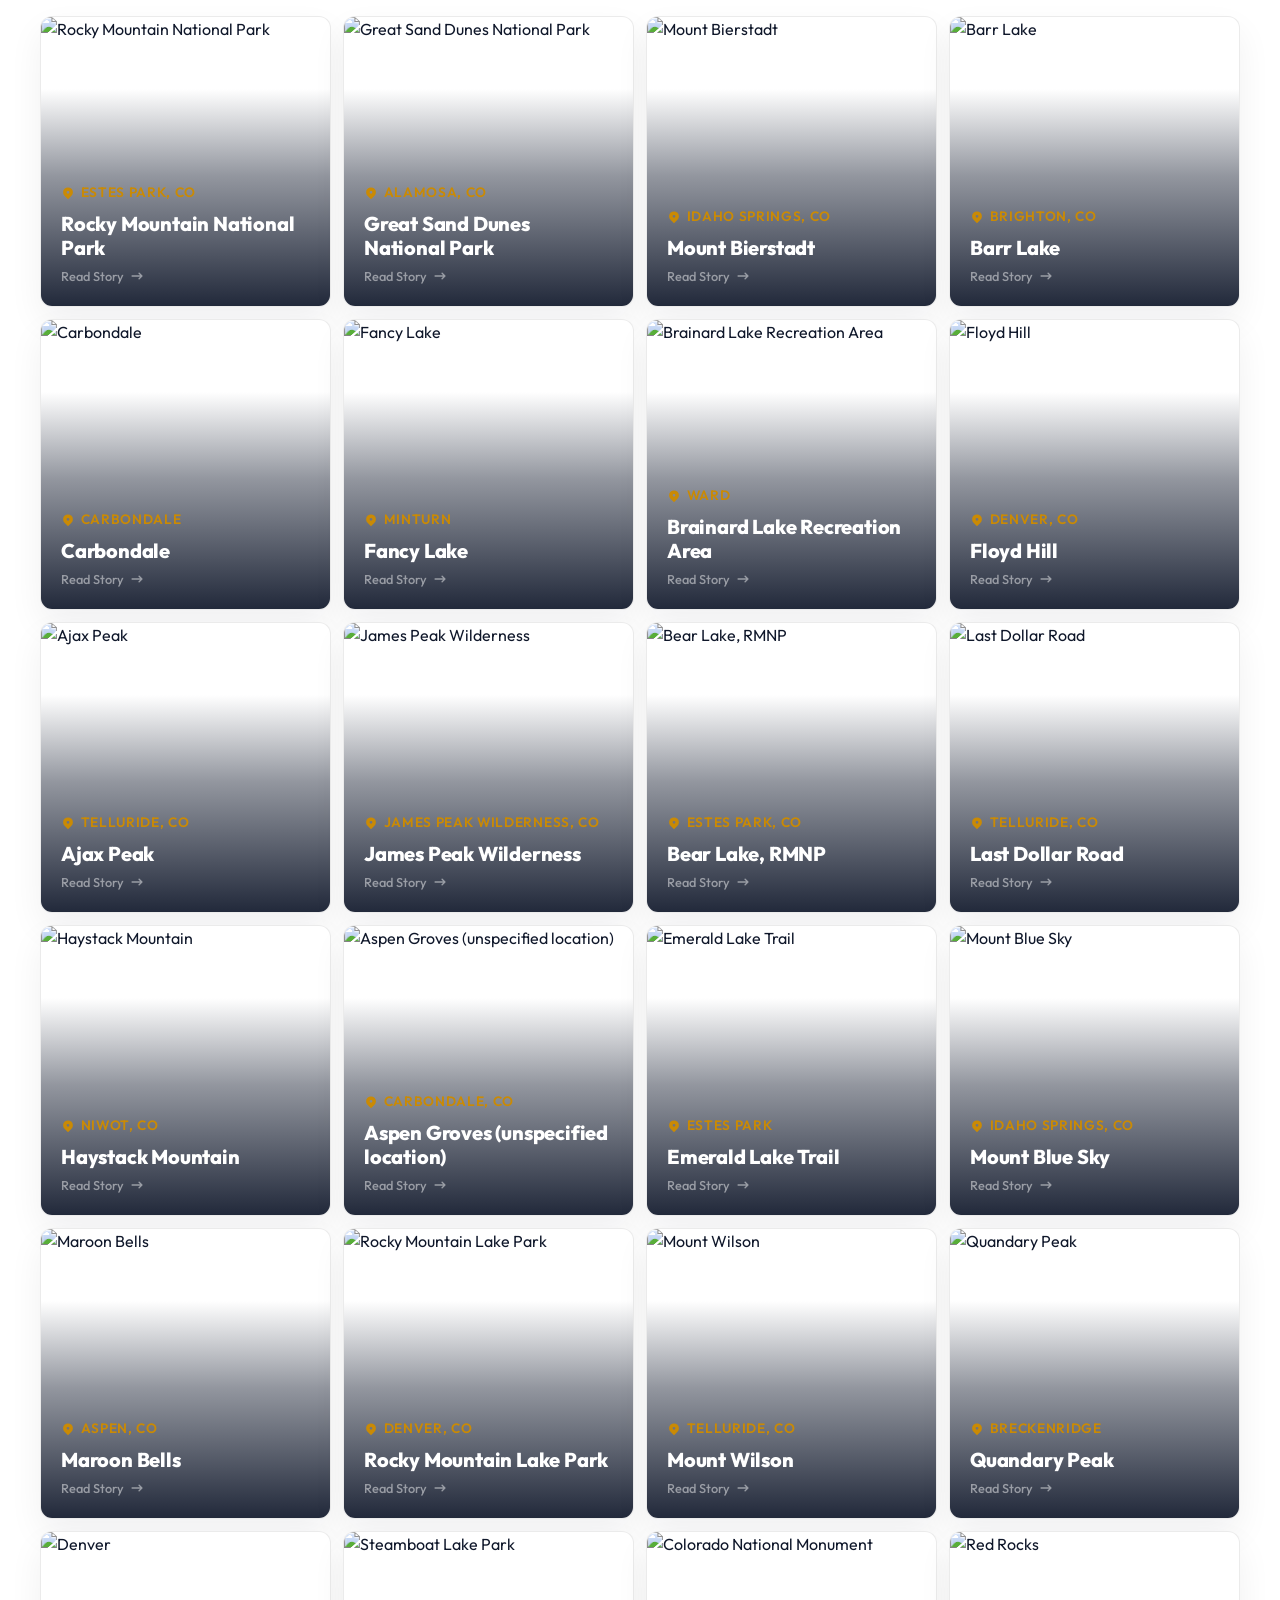
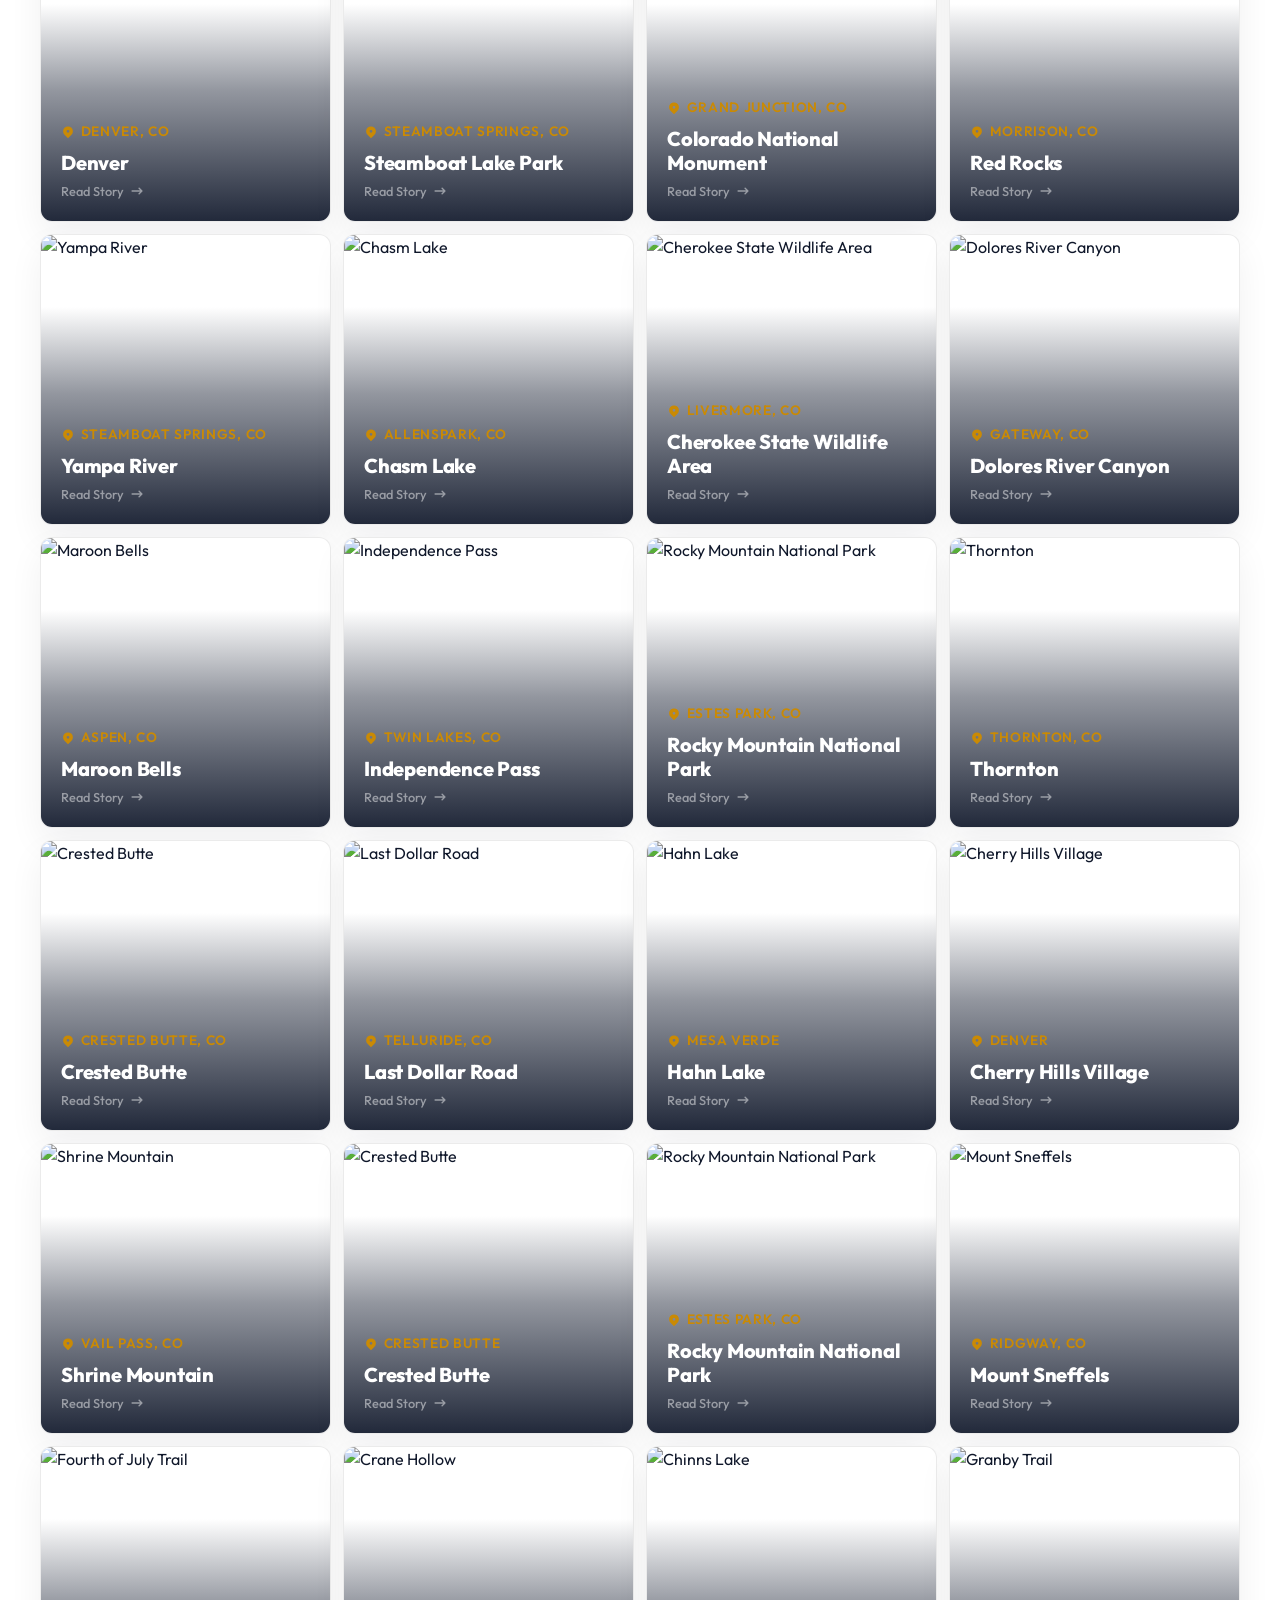
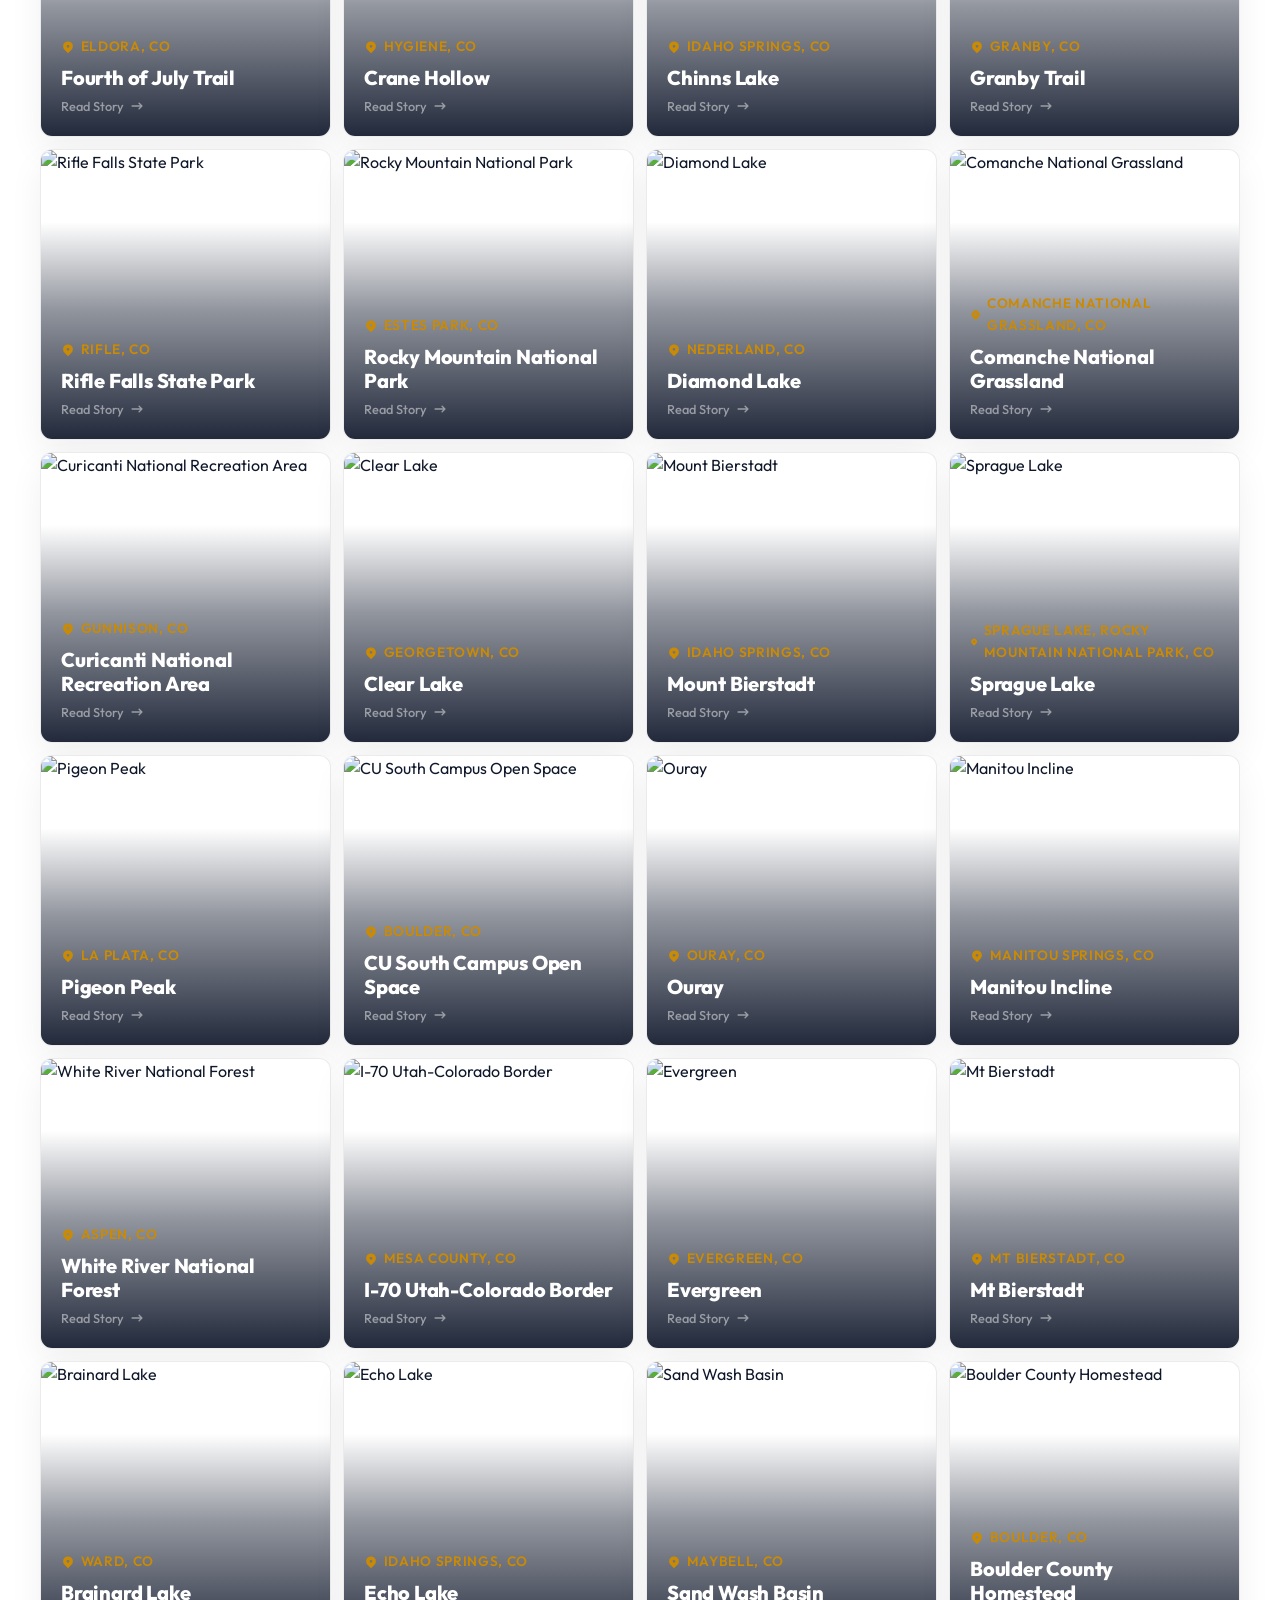
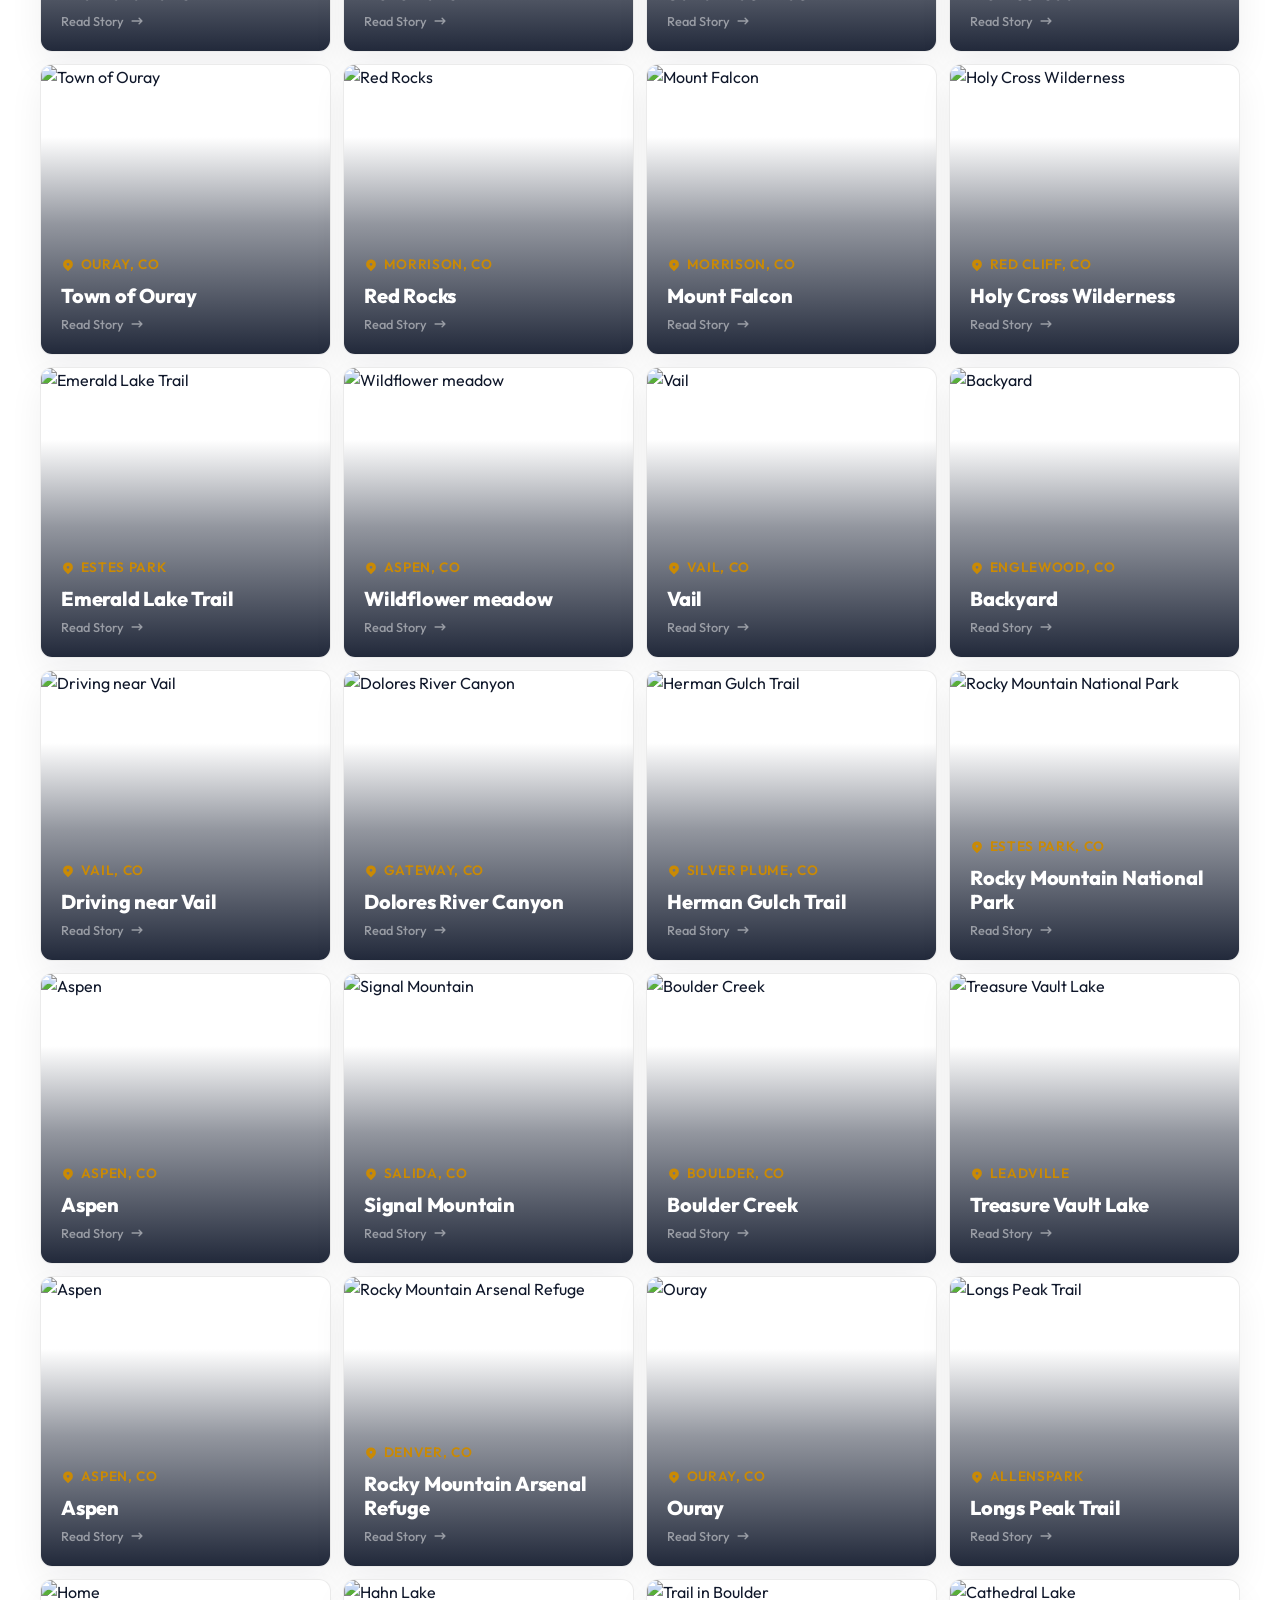
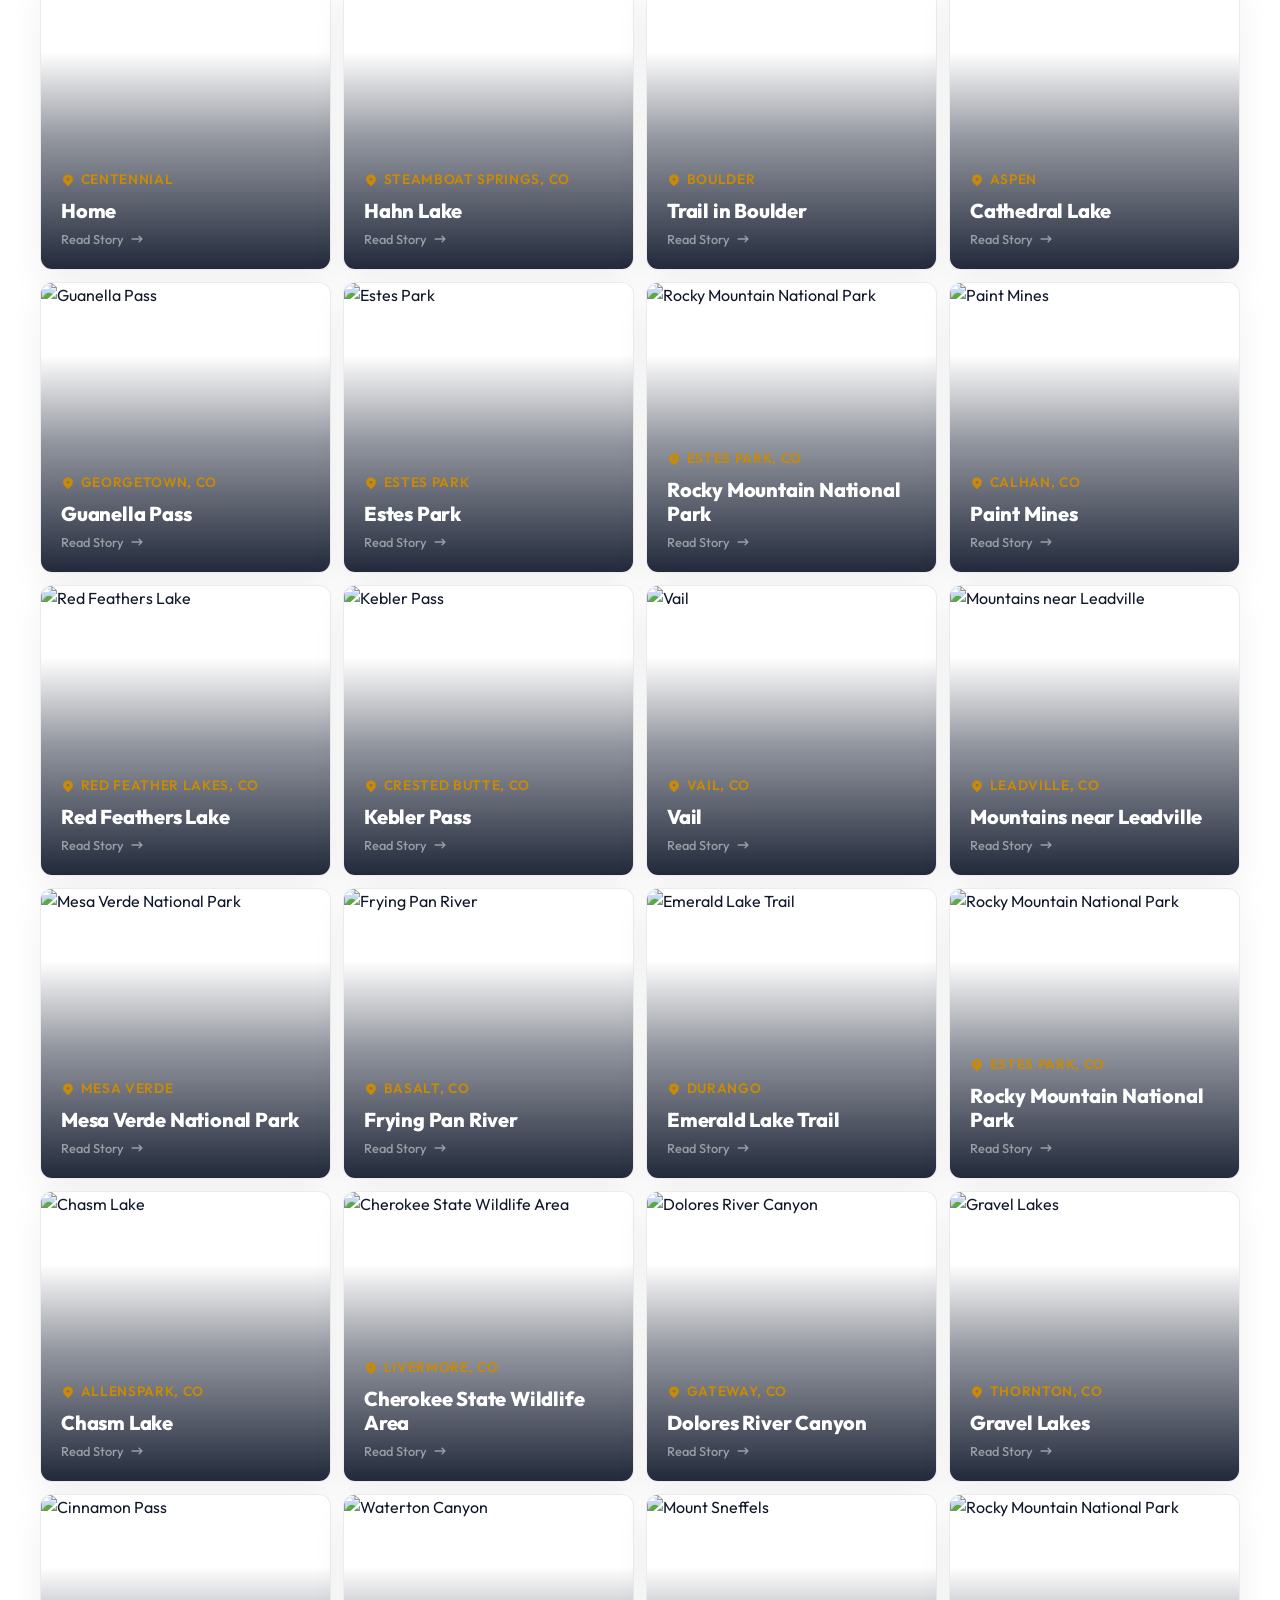
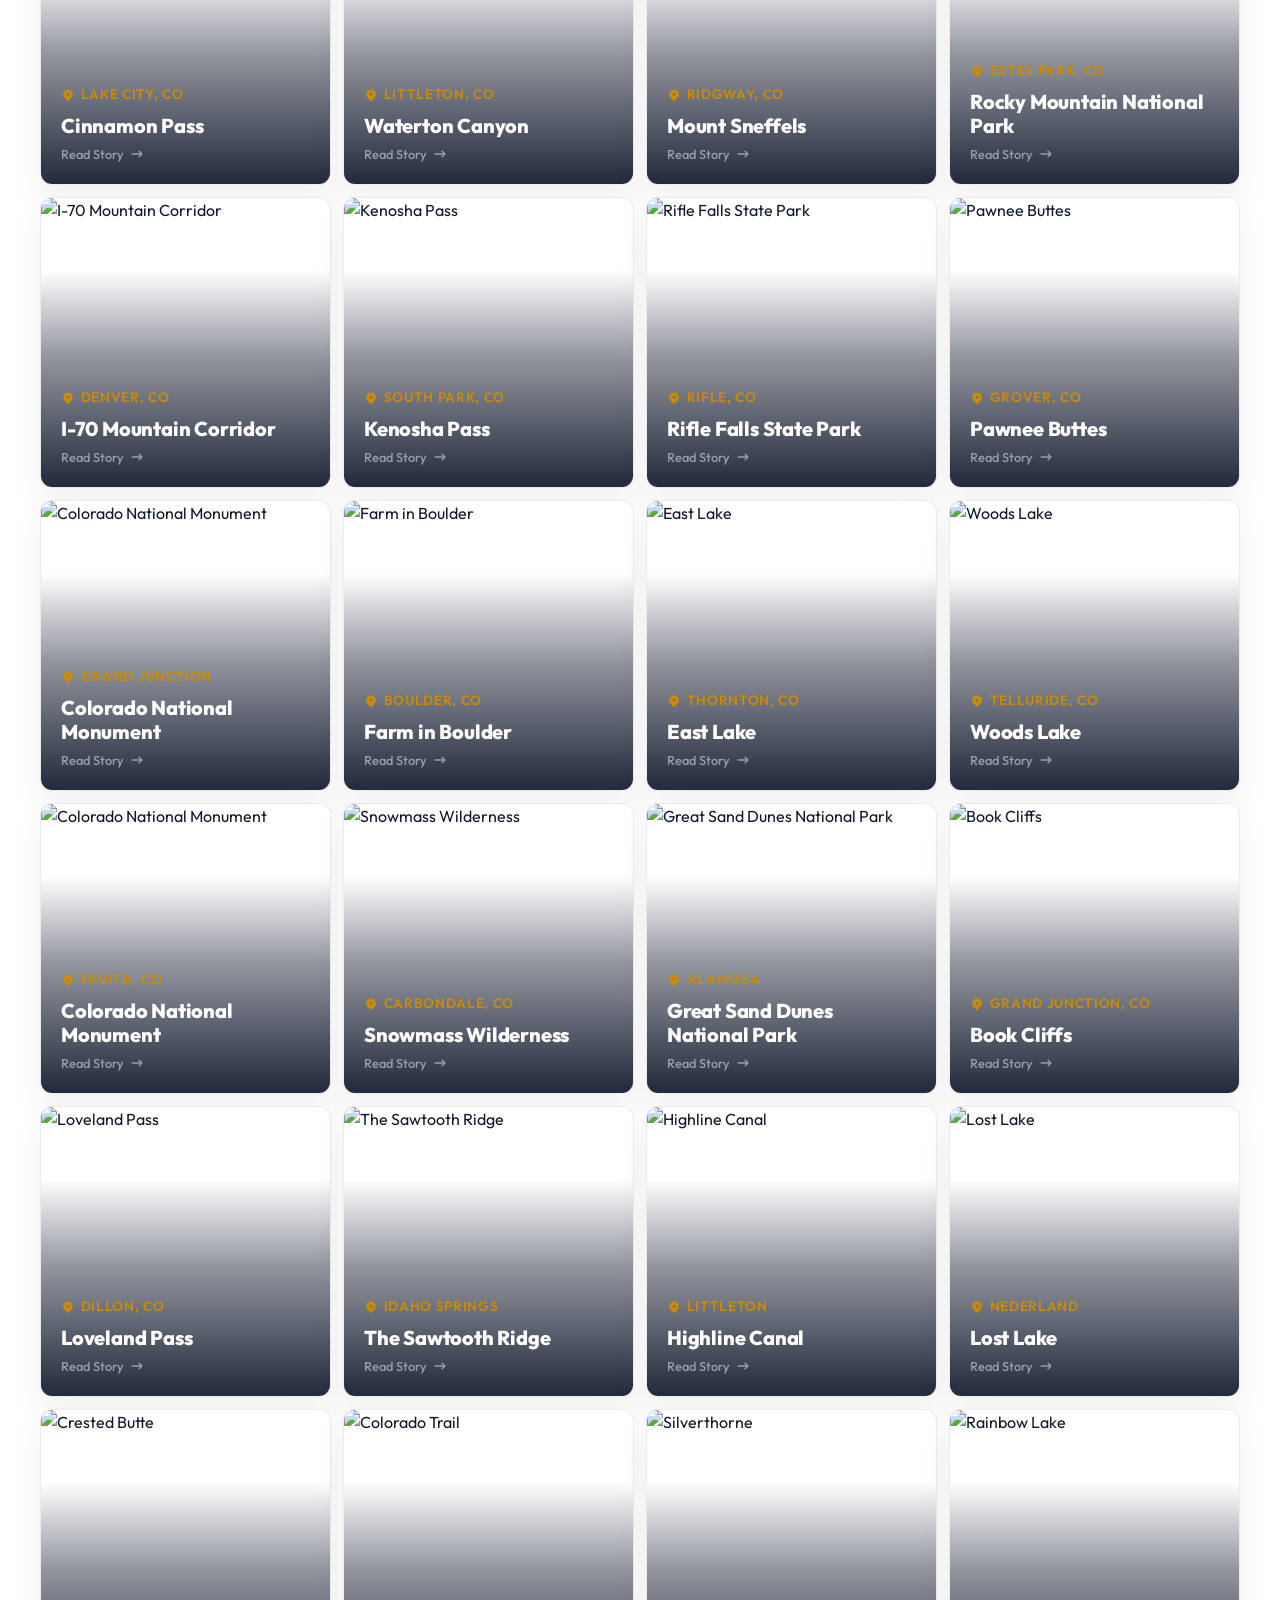
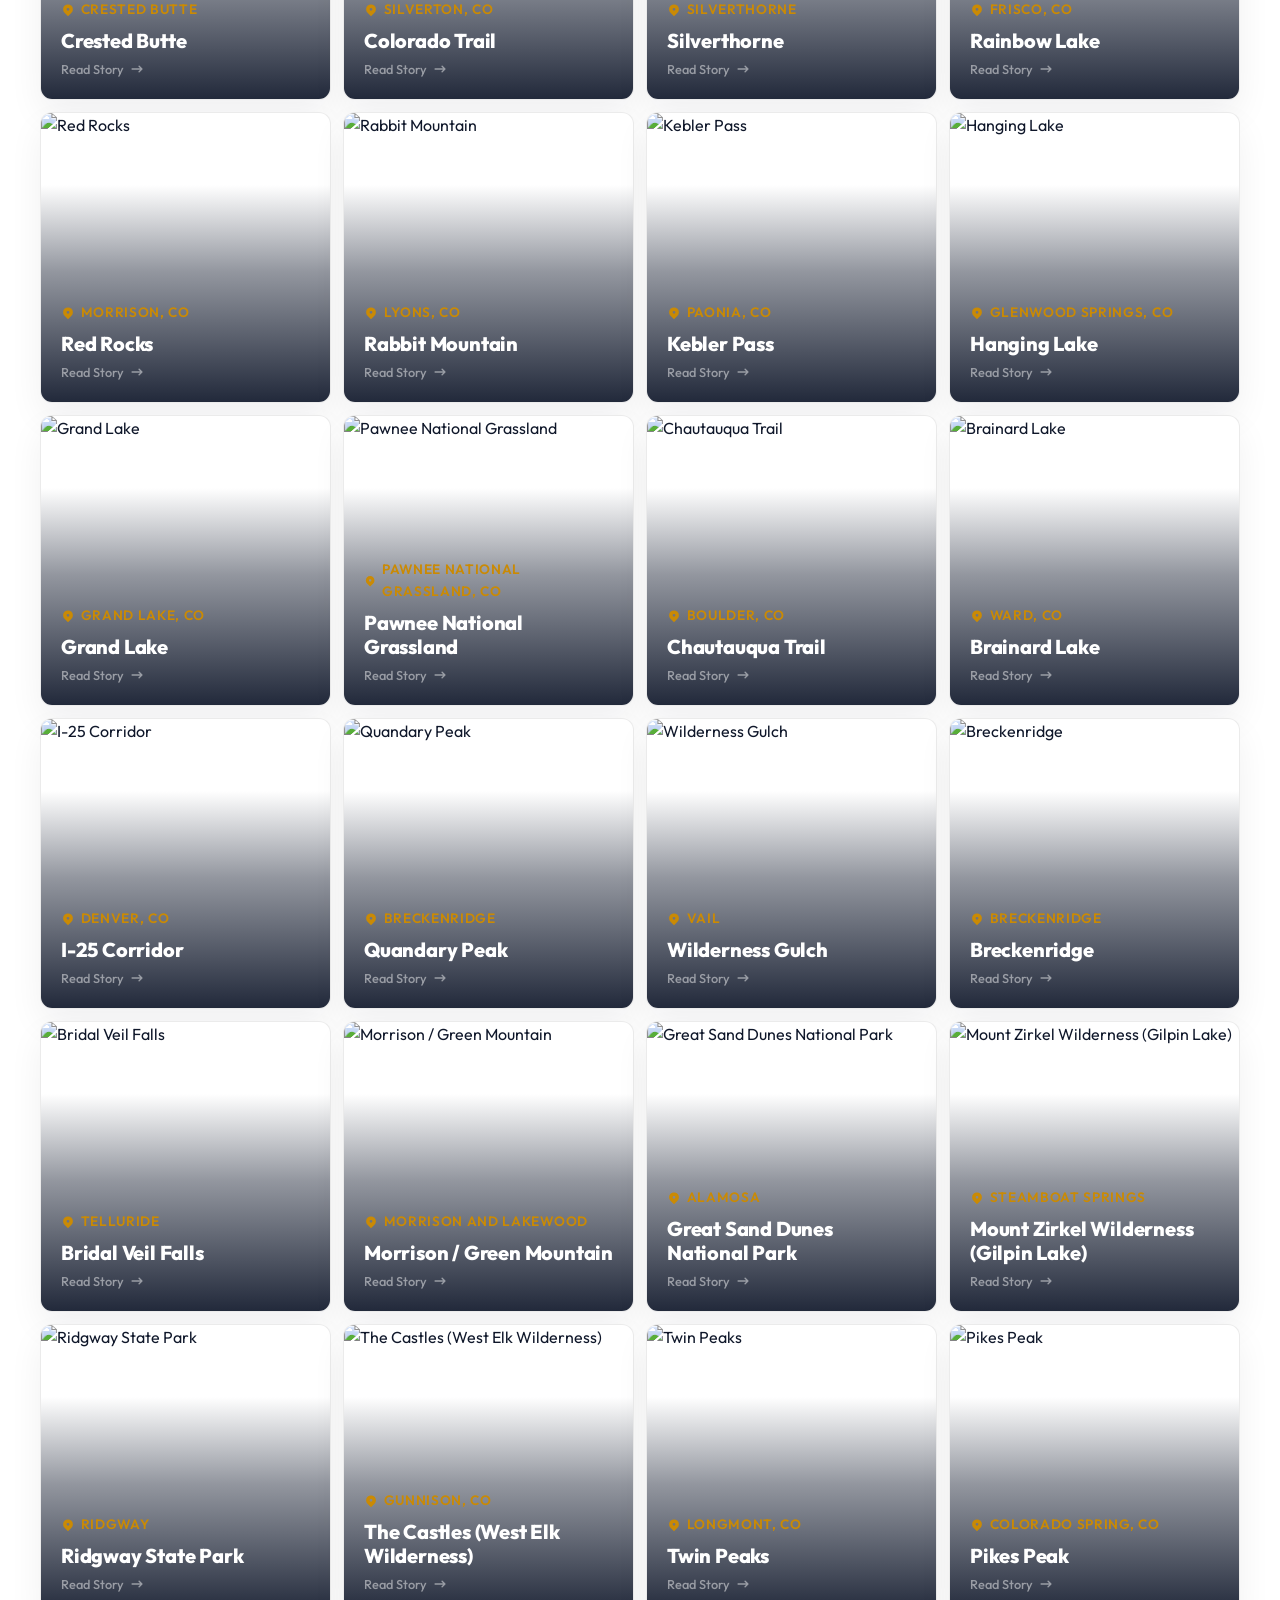
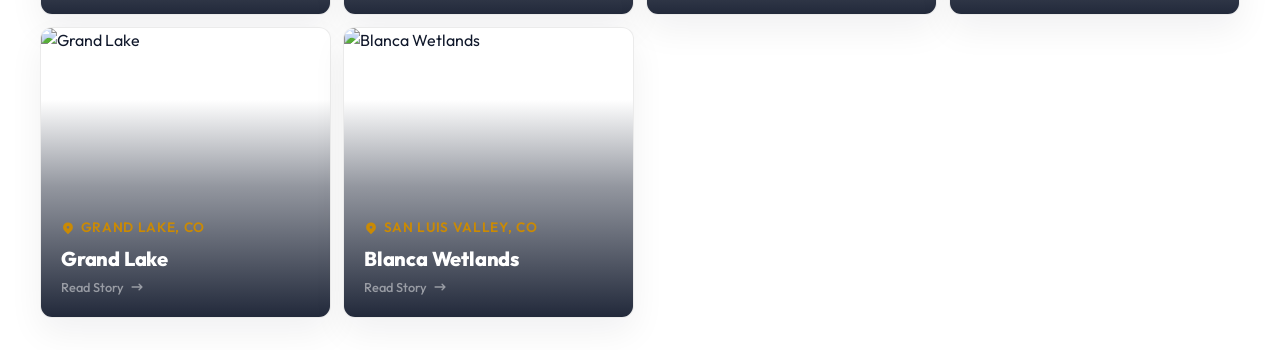
==== commit 7ec93f3a: "Fix Justin Mockenhaupt photo labels: Cinnamon Pass and Independence Pass" ====
--- a/gallery.html
+++ b/gallery.html
@@ -28,6 +28,1536 @@
       <!-- CARDS_START -->
 
       <!-- Card: Rocky Mountain National Park (by Deena Sveinsson) -->
+      <div class="card-container" id="landmark-rocky-mountain-national-park" data-title="Rocky Mountain National Park" data-submitter="Deena Sveinsson" data-location="Estes Park, CO" data-photo="https://environmentamerica.org/wp-content/uploads/2026/07/Elk_in_Rocky_Mountain_National_Park.jpg?v=1.2" data-story="Elk in Rocky Mountain National Park: Rocky Mountain National Park is known for the elk rut or mating season which occurs in autumn. Mature bulls will compete for the right to breed with cows by displaying their antlers and emitting a loud bugle.">
+        <div class="card" role="button" tabindex="0" aria-expanded="false" aria-label="Rocky Mountain National Park, click to enlarge details">
+          <!-- Front Face -->
+          <div class="card-front">
+            <div class="card-image-wrapper">
+              <img class="card-image" src="https://environmentamerica.org/wp-content/uploads/2026/07/Elk_in_Rocky_Mountain_National_Park.jpg?v=1.2" alt="Rocky Mountain National Park" referrerpolicy="no-referrer" loading="lazy">
+            </div>
+            <div class="card-overlay">
+              <div class="card-location">
+                <svg xmlns="http://www.w3.org/2000/svg" viewBox="0 0 20 20" fill="currentColor">
+                  <path fill-rule="evenodd" d="M5.05 4.05a7 7 0 119.9 9.9L10 18.9l-4.95-4.95a7 7 0 010-9.9zM10 11a2 2 0 100-4 2 2 0 000 4z" clip-rule="evenodd" />
+                </svg>
+                Estes Park, CO
+              </div>
+              <h2 class="card-title">Rocky Mountain National Park</h2>
+              <div class="card-hint">
+                <span>Read Story</span>
+                <svg xmlns="http://www.w3.org/2000/svg" viewBox="0 0 20 20" fill="currentColor">
+                  <path fill-rule="evenodd" d="M12.293 5.293a1 1 0 011.414 0l4 4a1 1 0 010 1.414l-4 4a1 1 0 01-1.414-1.414L14.586 11H3a1 1 0 110-2h11.586l-2.293-2.293a1 1 0 010-1.414z" clip-rule="evenodd" />
+                </svg>
+              </div>
+            </div>
+          </div>
+          <!-- Back Face -->
+          <div class="card-back">
+            <div class="card-back-header">
+              <h2 class="card-back-title">Rocky Mountain National Park</h2>
+            </div>
+            <p class="card-back-desc">"Elk in Rocky Mountain National Park: Rocky Mountain National Park is known for the elk rut or mating season which occurs in autumn. Mature bulls will compete for the right to breed with cows by displaying their antlers and emitting a loud bugle."</p>
+            <div class="card-facts">
+              <div class="fact-item">
+                <span class="fact-label">Shared By</span>
+                <span class="fact-value">Deena Sveinsson</span>
+              </div>
+              <div class="fact-item">
+                <span class="fact-label">Location</span>
+                <span class="fact-value">Estes Park, CO</span>
+              </div>
+            </div>
+            <button class="flip-back-btn" aria-label="Flip card to front">
+              <svg xmlns="http://www.w3.org/2000/svg" viewBox="0 0 20 20" fill="currentColor">
+                <path fill-rule="evenodd" d="M12.293 5.293a1 1 0 011.414 0l4 4a1 1 0 010 1.414l-4 4a1 1 0 01-1.414-1.414L14.586 11H3a1 1 0 110-2h11.586l-2.293-2.293a1 1 0 010-1.414z" clip-rule="evenodd" />
+              </svg>
+              Flip Back
+            </button>
+          </div>
+        </div>
+      </div>
+
+
+      <!-- Card: Great Sand Dunes National Park (by Bill Stephens) -->
+      <div class="card-container" id="landmark-great-sand-dunes-national-park" data-title="Great Sand Dunes National Park" data-submitter="Bill Stephens" data-location="Alamosa, CO" data-photo="https://environmentamerica.org/wp-content/uploads/2026/07/Great_Sand_Dunes_Natl_Park_02.JPEG?v=1.2" data-story="Sandboarding the towering dunefield at Great Sand Dunes National Park.">
+        <div class="card" role="button" tabindex="0" aria-expanded="false" aria-label="Great Sand Dunes National Park, click to enlarge details">
+          <!-- Front Face -->
+          <div class="card-front">
+            <div class="card-image-wrapper">
+              <img class="card-image" src="https://environmentamerica.org/wp-content/uploads/2026/07/Great_Sand_Dunes_Natl_Park_02.JPEG?v=1.2" alt="Great Sand Dunes National Park" referrerpolicy="no-referrer" loading="lazy">
+            </div>
+            <div class="card-overlay">
+              <div class="card-location">
+                <svg xmlns="http://www.w3.org/2000/svg" viewBox="0 0 20 20" fill="currentColor">
+                  <path fill-rule="evenodd" d="M5.05 4.05a7 7 0 119.9 9.9L10 18.9l-4.95-4.95a7 7 0 010-9.9zM10 11a2 2 0 100-4 2 2 0 000 4z" clip-rule="evenodd" />
+                </svg>
+                Alamosa, CO
+              </div>
+              <h2 class="card-title">Great Sand Dunes National Park</h2>
+              <div class="card-hint">
+                <span>Read Story</span>
+                <svg xmlns="http://www.w3.org/2000/svg" viewBox="0 0 20 20" fill="currentColor">
+                  <path fill-rule="evenodd" d="M12.293 5.293a1 1 0 011.414 0l4 4a1 1 0 010 1.414l-4 4a1 1 0 01-1.414-1.414L14.586 11H3a1 1 0 110-2h11.586l-2.293-2.293a1 1 0 010-1.414z" clip-rule="evenodd" />
+                </svg>
+              </div>
+            </div>
+          </div>
+          <!-- Back Face -->
+          <div class="card-back">
+            <div class="card-back-header">
+              <h2 class="card-back-title">Great Sand Dunes National Park</h2>
+            </div>
+            <p class="card-back-desc">"Sandboarding the towering dunefield at Great Sand Dunes National Park."</p>
+            <div class="card-facts">
+              <div class="fact-item">
+                <span class="fact-label">Shared By</span>
+                <span class="fact-value">Bill Stephens</span>
+              </div>
+              <div class="fact-item">
+                <span class="fact-label">Location</span>
+                <span class="fact-value">Alamosa, CO</span>
+              </div>
+            </div>
+            <button class="flip-back-btn" aria-label="Flip card to front">
+              <svg xmlns="http://www.w3.org/2000/svg" viewBox="0 0 20 20" fill="currentColor">
+                <path fill-rule="evenodd" d="M12.293 5.293a1 1 0 011.414 0l4 4a1 1 0 010 1.414l-4 4a1 1 0 01-1.414-1.414L14.586 11H3a1 1 0 110-2h11.586l-2.293-2.293a1 1 0 010-1.414z" clip-rule="evenodd" />
+              </svg>
+              Flip Back
+            </button>
+          </div>
+        </div>
+      </div>
+
+
+      <!-- Card: Mount Bierstadt (by Linda Schatz) -->
+      <div class="card-container" id="landmark-mount-bierstadt" data-title="Mount Bierstadt" data-submitter="Linda Schatz" data-location="Idaho Springs, CO" data-photo="https://environmentamerica.org/wp-content/uploads/2026/07/35._Aspen_Trees.jpeg?v=1.2" data-story="More of the trees in Aspen. Looking straight up, I’m struck by how the tall white trunks and yellow crowns pop against the deep blue sky">
+        <div class="card" role="button" tabindex="0" aria-expanded="false" aria-label="Mount Bierstadt, click to enlarge details">
+          <!-- Front Face -->
+          <div class="card-front">
+            <div class="card-image-wrapper">
+              <img class="card-image" src="https://environmentamerica.org/wp-content/uploads/2026/07/35._Aspen_Trees.jpeg?v=1.2" alt="Mount Bierstadt" referrerpolicy="no-referrer" loading="lazy">
+            </div>
+            <div class="card-overlay">
+              <div class="card-location">
+                <svg xmlns="http://www.w3.org/2000/svg" viewBox="0 0 20 20" fill="currentColor">
+                  <path fill-rule="evenodd" d="M5.05 4.05a7 7 0 119.9 9.9L10 18.9l-4.95-4.95a7 7 0 010-9.9zM10 11a2 2 0 100-4 2 2 0 000 4z" clip-rule="evenodd" />
+                </svg>
+                Idaho Springs, CO
+              </div>
+              <h2 class="card-title">Mount Bierstadt</h2>
+              <div class="card-hint">
+                <span>Read Story</span>
+                <svg xmlns="http://www.w3.org/2000/svg" viewBox="0 0 20 20" fill="currentColor">
+                  <path fill-rule="evenodd" d="M12.293 5.293a1 1 0 011.414 0l4 4a1 1 0 010 1.414l-4 4a1 1 0 01-1.414-1.414L14.586 11H3a1 1 0 110-2h11.586l-2.293-2.293a1 1 0 010-1.414z" clip-rule="evenodd" />
+                </svg>
+              </div>
+            </div>
+          </div>
+          <!-- Back Face -->
+          <div class="card-back">
+            <div class="card-back-header">
+              <h2 class="card-back-title">Mount Bierstadt</h2>
+            </div>
+            <p class="card-back-desc">"More of the trees in Aspen. Looking straight up, I’m struck by how the tall white trunks and yellow crowns pop against the deep blue sky"</p>
+            <div class="card-facts">
+              <div class="fact-item">
+                <span class="fact-label">Shared By</span>
+                <span class="fact-value">Linda Schatz</span>
+              </div>
+              <div class="fact-item">
+                <span class="fact-label">Location</span>
+                <span class="fact-value">Idaho Springs, CO</span>
+              </div>
+            </div>
+            <button class="flip-back-btn" aria-label="Flip card to front">
+              <svg xmlns="http://www.w3.org/2000/svg" viewBox="0 0 20 20" fill="currentColor">
+                <path fill-rule="evenodd" d="M12.293 5.293a1 1 0 011.414 0l4 4a1 1 0 010 1.414l-4 4a1 1 0 01-1.414-1.414L14.586 11H3a1 1 0 110-2h11.586l-2.293-2.293a1 1 0 010-1.414z" clip-rule="evenodd" />
+              </svg>
+              Flip Back
+            </button>
+          </div>
+        </div>
+      </div>
+
+
+      <!-- Card: Barr Lake (by Henry Stiles) -->
+      <div class="card-container" id="landmark-barr-lake" data-title="Barr Lake" data-submitter="Henry Stiles" data-location="Brighton, CO" data-photo="https://environmentamerica.org/wp-content/uploads/2026/07/20220115-Norther Pintail-2.jpg?v=1.2" data-story="Northern Pintail preening in Barr Lake.">
+        <div class="card" role="button" tabindex="0" aria-expanded="false" aria-label="Barr Lake, click to enlarge details">
+          <!-- Front Face -->
+          <div class="card-front">
+            <div class="card-image-wrapper">
+              <img class="card-image" src="https://environmentamerica.org/wp-content/uploads/2026/07/20220115-Norther Pintail-2.jpg?v=1.2" alt="Barr Lake" referrerpolicy="no-referrer" loading="lazy">
+            </div>
+            <div class="card-overlay">
+              <div class="card-location">
+                <svg xmlns="http://www.w3.org/2000/svg" viewBox="0 0 20 20" fill="currentColor">
+                  <path fill-rule="evenodd" d="M5.05 4.05a7 7 0 119.9 9.9L10 18.9l-4.95-4.95a7 7 0 010-9.9zM10 11a2 2 0 100-4 2 2 0 000 4z" clip-rule="evenodd" />
+                </svg>
+                Brighton, CO
+              </div>
+              <h2 class="card-title">Barr Lake</h2>
+              <div class="card-hint">
+                <span>Read Story</span>
+                <svg xmlns="http://www.w3.org/2000/svg" viewBox="0 0 20 20" fill="currentColor">
+                  <path fill-rule="evenodd" d="M12.293 5.293a1 1 0 011.414 0l4 4a1 1 0 010 1.414l-4 4a1 1 0 01-1.414-1.414L14.586 11H3a1 1 0 110-2h11.586l-2.293-2.293a1 1 0 010-1.414z" clip-rule="evenodd" />
+                </svg>
+              </div>
+            </div>
+          </div>
+          <!-- Back Face -->
+          <div class="card-back">
+            <div class="card-back-header">
+              <h2 class="card-back-title">Barr Lake</h2>
+            </div>
+            <p class="card-back-desc">"Northern Pintail preening in Barr Lake."</p>
+            <div class="card-facts">
+              <div class="fact-item">
+                <span class="fact-label">Shared By</span>
+                <span class="fact-value">Henry Stiles</span>
+              </div>
+              <div class="fact-item">
+                <span class="fact-label">Location</span>
+                <span class="fact-value">Brighton, CO</span>
+              </div>
+            </div>
+            <button class="flip-back-btn" aria-label="Flip card to front">
+              <svg xmlns="http://www.w3.org/2000/svg" viewBox="0 0 20 20" fill="currentColor">
+                <path fill-rule="evenodd" d="M12.293 5.293a1 1 0 011.414 0l4 4a1 1 0 010 1.414l-4 4a1 1 0 01-1.414-1.414L14.586 11H3a1 1 0 110-2h11.586l-2.293-2.293a1 1 0 010-1.414z" clip-rule="evenodd" />
+              </svg>
+              Flip Back
+            </button>
+          </div>
+        </div>
+      </div>
+
+
+      <!-- Card: Carbondale (by Lisa Schatz) -->
+      <div class="card-container" id="landmark-carbondale" data-title="Carbondale" data-submitter="Lisa Schatz" data-location="Carbondale" data-photo="https://environmentamerica.org/wp-content/uploads/2026/07/29._Carbondale.jpeg?v=1.2" data-story="Wildflowers of Carbondale.">
+        <div class="card" role="button" tabindex="0" aria-expanded="false" aria-label="Carbondale, click to enlarge details">
+          <!-- Front Face -->
+          <div class="card-front">
+            <div class="card-image-wrapper">
+              <img class="card-image" src="https://environmentamerica.org/wp-content/uploads/2026/07/29._Carbondale.jpeg?v=1.2" alt="Carbondale" referrerpolicy="no-referrer" loading="lazy">
+            </div>
+            <div class="card-overlay">
+              <div class="card-location">
+                <svg xmlns="http://www.w3.org/2000/svg" viewBox="0 0 20 20" fill="currentColor">
+                  <path fill-rule="evenodd" d="M5.05 4.05a7 7 0 119.9 9.9L10 18.9l-4.95-4.95a7 7 0 010-9.9zM10 11a2 2 0 100-4 2 2 0 000 4z" clip-rule="evenodd" />
+                </svg>
+                Carbondale
+              </div>
+              <h2 class="card-title">Carbondale</h2>
+              <div class="card-hint">
+                <span>Read Story</span>
+                <svg xmlns="http://www.w3.org/2000/svg" viewBox="0 0 20 20" fill="currentColor">
+                  <path fill-rule="evenodd" d="M12.293 5.293a1 1 0 011.414 0l4 4a1 1 0 010 1.414l-4 4a1 1 0 01-1.414-1.414L14.586 11H3a1 1 0 110-2h11.586l-2.293-2.293a1 1 0 010-1.414z" clip-rule="evenodd" />
+                </svg>
+              </div>
+            </div>
+          </div>
+          <!-- Back Face -->
+          <div class="card-back">
+            <div class="card-back-header">
+              <h2 class="card-back-title">Carbondale</h2>
+            </div>
+            <p class="card-back-desc">"Wildflowers of Carbondale."</p>
+            <div class="card-facts">
+              <div class="fact-item">
+                <span class="fact-label">Shared By</span>
+                <span class="fact-value">Lisa Schatz</span>
+              </div>
+              <div class="fact-item">
+                <span class="fact-label">Location</span>
+                <span class="fact-value">Carbondale</span>
+              </div>
+            </div>
+            <button class="flip-back-btn" aria-label="Flip card to front">
+              <svg xmlns="http://www.w3.org/2000/svg" viewBox="0 0 20 20" fill="currentColor">
+                <path fill-rule="evenodd" d="M12.293 5.293a1 1 0 011.414 0l4 4a1 1 0 010 1.414l-4 4a1 1 0 01-1.414-1.414L14.586 11H3a1 1 0 110-2h11.586l-2.293-2.293a1 1 0 010-1.414z" clip-rule="evenodd" />
+              </svg>
+              Flip Back
+            </button>
+          </div>
+        </div>
+      </div>
+
+
+      <!-- Card: Fancy Lake (by Dan Williams) -->
+      <div class="card-container" id="landmark-fancy-lake" data-title="Fancy Lake" data-submitter="Dan Williams" data-location="Minturn" data-photo="https://environmentamerica.org/wp-content/uploads/2026/07/Fancy_Lake.jpeg?v=1.2" data-story="Vibrant red sunset sinking below layered mountain ridges in the high country.">
+        <div class="card" role="button" tabindex="0" aria-expanded="false" aria-label="Fancy Lake, click to enlarge details">
+          <!-- Front Face -->
+          <div class="card-front">
+            <div class="card-image-wrapper">
+              <img class="card-image" src="https://environmentamerica.org/wp-content/uploads/2026/07/Fancy_Lake.jpeg?v=1.2" alt="Fancy Lake" referrerpolicy="no-referrer" loading="lazy">
+            </div>
+            <div class="card-overlay">
+              <div class="card-location">
+                <svg xmlns="http://www.w3.org/2000/svg" viewBox="0 0 20 20" fill="currentColor">
+                  <path fill-rule="evenodd" d="M5.05 4.05a7 7 0 119.9 9.9L10 18.9l-4.95-4.95a7 7 0 010-9.9zM10 11a2 2 0 100-4 2 2 0 000 4z" clip-rule="evenodd" />
+                </svg>
+                Minturn
+              </div>
+              <h2 class="card-title">Fancy Lake</h2>
+              <div class="card-hint">
+                <span>Read Story</span>
+                <svg xmlns="http://www.w3.org/2000/svg" viewBox="0 0 20 20" fill="currentColor">
+                  <path fill-rule="evenodd" d="M12.293 5.293a1 1 0 011.414 0l4 4a1 1 0 010 1.414l-4 4a1 1 0 01-1.414-1.414L14.586 11H3a1 1 0 110-2h11.586l-2.293-2.293a1 1 0 010-1.414z" clip-rule="evenodd" />
+                </svg>
+              </div>
+            </div>
+          </div>
+          <!-- Back Face -->
+          <div class="card-back">
+            <div class="card-back-header">
+              <h2 class="card-back-title">Fancy Lake</h2>
+            </div>
+            <p class="card-back-desc">"Vibrant red sunset sinking below layered mountain ridges in the high country."</p>
+            <div class="card-facts">
+              <div class="fact-item">
+                <span class="fact-label">Shared By</span>
+                <span class="fact-value">Dan Williams</span>
+              </div>
+              <div class="fact-item">
+                <span class="fact-label">Location</span>
+                <span class="fact-value">Minturn</span>
+              </div>
+            </div>
+            <button class="flip-back-btn" aria-label="Flip card to front">
+              <svg xmlns="http://www.w3.org/2000/svg" viewBox="0 0 20 20" fill="currentColor">
+                <path fill-rule="evenodd" d="M12.293 5.293a1 1 0 011.414 0l4 4a1 1 0 010 1.414l-4 4a1 1 0 01-1.414-1.414L14.586 11H3a1 1 0 110-2h11.586l-2.293-2.293a1 1 0 010-1.414z" clip-rule="evenodd" />
+              </svg>
+              Flip Back
+            </button>
+          </div>
+        </div>
+      </div>
+
+
+      <!-- Card: Brainard Lake Recreation Area (by Mark Morgenstein) -->
+      <div class="card-container" id="landmark-brainard-lake-recreation-area" data-title="Brainard Lake Recreation Area" data-submitter="Mark Morgenstein" data-location="Ward" data-photo="https://environmentamerica.org/wp-content/uploads/2026/07/Brainard_lake_moose.jpg?v=1.2" data-story="A solitary bull moose framed by evergreen branches along the shoreline of Brainard Lake.">
+        <div class="card" role="button" tabindex="0" aria-expanded="false" aria-label="Brainard Lake Recreation Area, click to enlarge details">
+          <!-- Front Face -->
+          <div class="card-front">
+            <div class="card-image-wrapper">
+              <img class="card-image" src="https://environmentamerica.org/wp-content/uploads/2026/07/Brainard_lake_moose.jpg?v=1.2" alt="Brainard Lake Recreation Area" referrerpolicy="no-referrer" loading="lazy">
+            </div>
+            <div class="card-overlay">
+              <div class="card-location">
+                <svg xmlns="http://www.w3.org/2000/svg" viewBox="0 0 20 20" fill="currentColor">
+                  <path fill-rule="evenodd" d="M5.05 4.05a7 7 0 119.9 9.9L10 18.9l-4.95-4.95a7 7 0 010-9.9zM10 11a2 2 0 100-4 2 2 0 000 4z" clip-rule="evenodd" />
+                </svg>
+                Ward
+              </div>
+              <h2 class="card-title">Brainard Lake Recreation Area</h2>
+              <div class="card-hint">
+                <span>Read Story</span>
+                <svg xmlns="http://www.w3.org/2000/svg" viewBox="0 0 20 20" fill="currentColor">
+                  <path fill-rule="evenodd" d="M12.293 5.293a1 1 0 011.414 0l4 4a1 1 0 010 1.414l-4 4a1 1 0 01-1.414-1.414L14.586 11H3a1 1 0 110-2h11.586l-2.293-2.293a1 1 0 010-1.414z" clip-rule="evenodd" />
+                </svg>
+              </div>
+            </div>
+          </div>
+          <!-- Back Face -->
+          <div class="card-back">
+            <div class="card-back-header">
+              <h2 class="card-back-title">Brainard Lake Recreation Area</h2>
+            </div>
+            <p class="card-back-desc">"A solitary bull moose framed by evergreen branches along the shoreline of Brainard Lake."</p>
+            <div class="card-facts">
+              <div class="fact-item">
+                <span class="fact-label">Shared By</span>
+                <span class="fact-value">Mark Morgenstein</span>
+              </div>
+              <div class="fact-item">
+                <span class="fact-label">Location</span>
+                <span class="fact-value">Ward</span>
+              </div>
+            </div>
+            <button class="flip-back-btn" aria-label="Flip card to front">
+              <svg xmlns="http://www.w3.org/2000/svg" viewBox="0 0 20 20" fill="currentColor">
+                <path fill-rule="evenodd" d="M12.293 5.293a1 1 0 011.414 0l4 4a1 1 0 010 1.414l-4 4a1 1 0 01-1.414-1.414L14.586 11H3a1 1 0 110-2h11.586l-2.293-2.293a1 1 0 010-1.414z" clip-rule="evenodd" />
+              </svg>
+              Flip Back
+            </button>
+          </div>
+        </div>
+      </div>
+
+
+      <!-- Card: Floyd Hill (by Stacy Weinstein) -->
+      <div class="card-container" id="landmark-floyd-hill" data-title="Floyd Hill" data-submitter="Stacy Weinstein" data-location="Denver, CO" data-photo="https://environmentamerica.org/wp-content/uploads/2026/07/19._Floyd_Hill.jpeg?v=1.2" data-story="Floyd Hill while driving">
+        <div class="card" role="button" tabindex="0" aria-expanded="false" aria-label="Floyd Hill, click to enlarge details">
+          <!-- Front Face -->
+          <div class="card-front">
+            <div class="card-image-wrapper">
+              <img class="card-image" src="https://environmentamerica.org/wp-content/uploads/2026/07/19._Floyd_Hill.jpeg?v=1.2" alt="Floyd Hill" referrerpolicy="no-referrer" loading="lazy">
+            </div>
+            <div class="card-overlay">
+              <div class="card-location">
+                <svg xmlns="http://www.w3.org/2000/svg" viewBox="0 0 20 20" fill="currentColor">
+                  <path fill-rule="evenodd" d="M5.05 4.05a7 7 0 119.9 9.9L10 18.9l-4.95-4.95a7 7 0 010-9.9zM10 11a2 2 0 100-4 2 2 0 000 4z" clip-rule="evenodd" />
+                </svg>
+                Denver, CO
+              </div>
+              <h2 class="card-title">Floyd Hill</h2>
+              <div class="card-hint">
+                <span>Read Story</span>
+                <svg xmlns="http://www.w3.org/2000/svg" viewBox="0 0 20 20" fill="currentColor">
+                  <path fill-rule="evenodd" d="M12.293 5.293a1 1 0 011.414 0l4 4a1 1 0 010 1.414l-4 4a1 1 0 01-1.414-1.414L14.586 11H3a1 1 0 110-2h11.586l-2.293-2.293a1 1 0 010-1.414z" clip-rule="evenodd" />
+                </svg>
+              </div>
+            </div>
+          </div>
+          <!-- Back Face -->
+          <div class="card-back">
+            <div class="card-back-header">
+              <h2 class="card-back-title">Floyd Hill</h2>
+            </div>
+            <p class="card-back-desc">"Floyd Hill while driving"</p>
+            <div class="card-facts">
+              <div class="fact-item">
+                <span class="fact-label">Shared By</span>
+                <span class="fact-value">Stacy Weinstein</span>
+              </div>
+              <div class="fact-item">
+                <span class="fact-label">Location</span>
+                <span class="fact-value">Denver, CO</span>
+              </div>
+            </div>
+            <button class="flip-back-btn" aria-label="Flip card to front">
+              <svg xmlns="http://www.w3.org/2000/svg" viewBox="0 0 20 20" fill="currentColor">
+                <path fill-rule="evenodd" d="M12.293 5.293a1 1 0 011.414 0l4 4a1 1 0 010 1.414l-4 4a1 1 0 01-1.414-1.414L14.586 11H3a1 1 0 110-2h11.586l-2.293-2.293a1 1 0 010-1.414z" clip-rule="evenodd" />
+              </svg>
+              Flip Back
+            </button>
+          </div>
+        </div>
+      </div>
+
+
+      <!-- Card: Ajax Peak (by Christie Green) -->
+      <div class="card-container" id="landmark-ajax-peak" data-title="Ajax Peak" data-submitter="Christie Green" data-location="Telluride, CO" data-photo="https://environmentamerica.org/wp-content/uploads/2026/07/Christie_Green_Telluride_CO_v-768x1024.jpg?v=1.2" data-story="Every October, the Telluride Horror Show takes place. After being inside watching a dark movie, opening the doors onto this vista is surreal. On this day, the skies opened to this awe-inspiring view of Ajax Peak, taken from Main Street.">
+        <div class="card" role="button" tabindex="0" aria-expanded="false" aria-label="Ajax Peak, click to enlarge details">
+          <!-- Front Face -->
+          <div class="card-front">
+            <div class="card-image-wrapper">
+              <img class="card-image" src="https://environmentamerica.org/wp-content/uploads/2026/07/Christie_Green_Telluride_CO_v-768x1024.jpg?v=1.2" alt="Ajax Peak" referrerpolicy="no-referrer" loading="lazy">
+            </div>
+            <div class="card-overlay">
+              <div class="card-location">
+                <svg xmlns="http://www.w3.org/2000/svg" viewBox="0 0 20 20" fill="currentColor">
+                  <path fill-rule="evenodd" d="M5.05 4.05a7 7 0 119.9 9.9L10 18.9l-4.95-4.95a7 7 0 010-9.9zM10 11a2 2 0 100-4 2 2 0 000 4z" clip-rule="evenodd" />
+                </svg>
+                Telluride, CO
+              </div>
+              <h2 class="card-title">Ajax Peak</h2>
+              <div class="card-hint">
+                <span>Read Story</span>
+                <svg xmlns="http://www.w3.org/2000/svg" viewBox="0 0 20 20" fill="currentColor">
+                  <path fill-rule="evenodd" d="M12.293 5.293a1 1 0 011.414 0l4 4a1 1 0 010 1.414l-4 4a1 1 0 01-1.414-1.414L14.586 11H3a1 1 0 110-2h11.586l-2.293-2.293a1 1 0 010-1.414z" clip-rule="evenodd" />
+                </svg>
+              </div>
+            </div>
+          </div>
+          <!-- Back Face -->
+          <div class="card-back">
+            <div class="card-back-header">
+              <h2 class="card-back-title">Ajax Peak</h2>
+            </div>
+            <p class="card-back-desc">"Every October, the Telluride Horror Show takes place. After being inside watching a dark movie, opening the doors onto this vista is surreal. On this day, the skies opened to this awe-inspiring view of Ajax Peak, taken from Main Street."</p>
+            <div class="card-facts">
+              <div class="fact-item">
+                <span class="fact-label">Shared By</span>
+                <span class="fact-value">Christie Green</span>
+              </div>
+              <div class="fact-item">
+                <span class="fact-label">Location</span>
+                <span class="fact-value">Telluride, CO</span>
+              </div>
+            </div>
+            <button class="flip-back-btn" aria-label="Flip card to front">
+              <svg xmlns="http://www.w3.org/2000/svg" viewBox="0 0 20 20" fill="currentColor">
+                <path fill-rule="evenodd" d="M12.293 5.293a1 1 0 011.414 0l4 4a1 1 0 010 1.414l-4 4a1 1 0 01-1.414-1.414L14.586 11H3a1 1 0 110-2h11.586l-2.293-2.293a1 1 0 010-1.414z" clip-rule="evenodd" />
+              </svg>
+              Flip Back
+            </button>
+          </div>
+        </div>
+      </div>
+
+
+      <!-- Card: James Peak Wilderness (by Patrick Kelly-Fischer) -->
+      <div class="card-container" id="landmark-james-peak-wilderness" data-title="James Peak Wilderness" data-submitter="Patrick Kelly-Fischer" data-location="James Peak Wilderness, CO" data-photo="https://environmentamerica.org/wp-content/uploads/2026/07/Pat_Fischer_James_Peak_Wilderness_CO_h-1024x768.jpg?v=1.2" data-story="Soaring above 13,000 feet, the James Peak Wilderness protects an incredible stretch of alpine landscape.">
+        <div class="card" role="button" tabindex="0" aria-expanded="false" aria-label="James Peak Wilderness, click to enlarge details">
+          <!-- Front Face -->
+          <div class="card-front">
+            <div class="card-image-wrapper">
+              <img class="card-image" src="https://environmentamerica.org/wp-content/uploads/2026/07/Pat_Fischer_James_Peak_Wilderness_CO_h-1024x768.jpg?v=1.2" alt="James Peak Wilderness" referrerpolicy="no-referrer" loading="lazy">
+            </div>
+            <div class="card-overlay">
+              <div class="card-location">
+                <svg xmlns="http://www.w3.org/2000/svg" viewBox="0 0 20 20" fill="currentColor">
+                  <path fill-rule="evenodd" d="M5.05 4.05a7 7 0 119.9 9.9L10 18.9l-4.95-4.95a7 7 0 010-9.9zM10 11a2 2 0 100-4 2 2 0 000 4z" clip-rule="evenodd" />
+                </svg>
+                James Peak Wilderness, CO
+              </div>
+              <h2 class="card-title">James Peak Wilderness</h2>
+              <div class="card-hint">
+                <span>Read Story</span>
+                <svg xmlns="http://www.w3.org/2000/svg" viewBox="0 0 20 20" fill="currentColor">
+                  <path fill-rule="evenodd" d="M12.293 5.293a1 1 0 011.414 0l4 4a1 1 0 010 1.414l-4 4a1 1 0 01-1.414-1.414L14.586 11H3a1 1 0 110-2h11.586l-2.293-2.293a1 1 0 010-1.414z" clip-rule="evenodd" />
+                </svg>
+              </div>
+            </div>
+          </div>
+          <!-- Back Face -->
+          <div class="card-back">
+            <div class="card-back-header">
+              <h2 class="card-back-title">James Peak Wilderness</h2>
+            </div>
+            <p class="card-back-desc">"Soaring above 13,000 feet, the James Peak Wilderness protects an incredible stretch of alpine landscape."</p>
+            <div class="card-facts">
+              <div class="fact-item">
+                <span class="fact-label">Shared By</span>
+                <span class="fact-value">Patrick Kelly-Fischer</span>
+              </div>
+              <div class="fact-item">
+                <span class="fact-label">Location</span>
+                <span class="fact-value">James Peak Wilderness, CO</span>
+              </div>
+            </div>
+            <button class="flip-back-btn" aria-label="Flip card to front">
+              <svg xmlns="http://www.w3.org/2000/svg" viewBox="0 0 20 20" fill="currentColor">
+                <path fill-rule="evenodd" d="M12.293 5.293a1 1 0 011.414 0l4 4a1 1 0 010 1.414l-4 4a1 1 0 01-1.414-1.414L14.586 11H3a1 1 0 110-2h11.586l-2.293-2.293a1 1 0 010-1.414z" clip-rule="evenodd" />
+              </svg>
+              Flip Back
+            </button>
+          </div>
+        </div>
+      </div>
+
+
+      <!-- Card: Bear Lake, RMNP (by Michael Rymer) -->
+      <div class="card-container" id="landmark-bear-lake-rmnp" data-title="Bear Lake, RMNP" data-submitter="Michael Rymer" data-location="Estes Park, CO" data-photo="https://environmentamerica.org/wp-content/uploads/2026/07/Michael_Rymer_Rocky_Mountain_National_Park_Bear_Lake_Winter_Milkyway.jpg?v=1.2" data-story="Rocky Mountain National Park Bear Lake Winter Milkyway">
+        <div class="card" role="button" tabindex="0" aria-expanded="false" aria-label="Bear Lake, RMNP, click to enlarge details">
+          <!-- Front Face -->
+          <div class="card-front">
+            <div class="card-image-wrapper">
+              <img class="card-image" src="https://environmentamerica.org/wp-content/uploads/2026/07/Michael_Rymer_Rocky_Mountain_National_Park_Bear_Lake_Winter_Milkyway.jpg?v=1.2" alt="Bear Lake, RMNP" referrerpolicy="no-referrer" loading="lazy">
+            </div>
+            <div class="card-overlay">
+              <div class="card-location">
+                <svg xmlns="http://www.w3.org/2000/svg" viewBox="0 0 20 20" fill="currentColor">
+                  <path fill-rule="evenodd" d="M5.05 4.05a7 7 0 119.9 9.9L10 18.9l-4.95-4.95a7 7 0 010-9.9zM10 11a2 2 0 100-4 2 2 0 000 4z" clip-rule="evenodd" />
+                </svg>
+                Estes Park, CO
+              </div>
+              <h2 class="card-title">Bear Lake, RMNP</h2>
+              <div class="card-hint">
+                <span>Read Story</span>
+                <svg xmlns="http://www.w3.org/2000/svg" viewBox="0 0 20 20" fill="currentColor">
+                  <path fill-rule="evenodd" d="M12.293 5.293a1 1 0 011.414 0l4 4a1 1 0 010 1.414l-4 4a1 1 0 01-1.414-1.414L14.586 11H3a1 1 0 110-2h11.586l-2.293-2.293a1 1 0 010-1.414z" clip-rule="evenodd" />
+                </svg>
+              </div>
+            </div>
+          </div>
+          <!-- Back Face -->
+          <div class="card-back">
+            <div class="card-back-header">
+              <h2 class="card-back-title">Bear Lake, RMNP</h2>
+            </div>
+            <p class="card-back-desc">"Rocky Mountain National Park Bear Lake Winter Milkyway"</p>
+            <div class="card-facts">
+              <div class="fact-item">
+                <span class="fact-label">Shared By</span>
+                <span class="fact-value">Michael Rymer</span>
+              </div>
+              <div class="fact-item">
+                <span class="fact-label">Location</span>
+                <span class="fact-value">Estes Park, CO</span>
+              </div>
+            </div>
+            <button class="flip-back-btn" aria-label="Flip card to front">
+              <svg xmlns="http://www.w3.org/2000/svg" viewBox="0 0 20 20" fill="currentColor">
+                <path fill-rule="evenodd" d="M12.293 5.293a1 1 0 011.414 0l4 4a1 1 0 010 1.414l-4 4a1 1 0 01-1.414-1.414L14.586 11H3a1 1 0 110-2h11.586l-2.293-2.293a1 1 0 010-1.414z" clip-rule="evenodd" />
+              </svg>
+              Flip Back
+            </button>
+          </div>
+        </div>
+      </div>
+
+
+      <!-- Card: Last Dollar Road (by Scott Wilson) -->
+      <div class="card-container" id="landmark-last-dollar-road" data-title="Last Dollar Road" data-submitter="Scott Wilson" data-location="Telluride, CO" data-photo="https://environmentamerica.org/wp-content/uploads/2026/07/ViewFromLastDollarRoad_ScottWilson.jpg?v=1.2" data-story="The journey along Last Dollar Road is as memorable as the destination. When the San Juans finally come into view, I never tire of seeing one of Colorado&#x27;s most spectacular mountain landscapes.">
+        <div class="card" role="button" tabindex="0" aria-expanded="false" aria-label="Last Dollar Road, click to enlarge details">
+          <!-- Front Face -->
+          <div class="card-front">
+            <div class="card-image-wrapper">
+              <img class="card-image" src="https://environmentamerica.org/wp-content/uploads/2026/07/ViewFromLastDollarRoad_ScottWilson.jpg?v=1.2" alt="Last Dollar Road" referrerpolicy="no-referrer" loading="lazy">
+            </div>
+            <div class="card-overlay">
+              <div class="card-location">
+                <svg xmlns="http://www.w3.org/2000/svg" viewBox="0 0 20 20" fill="currentColor">
+                  <path fill-rule="evenodd" d="M5.05 4.05a7 7 0 119.9 9.9L10 18.9l-4.95-4.95a7 7 0 010-9.9zM10 11a2 2 0 100-4 2 2 0 000 4z" clip-rule="evenodd" />
+                </svg>
+                Telluride, CO
+              </div>
+              <h2 class="card-title">Last Dollar Road</h2>
+              <div class="card-hint">
+                <span>Read Story</span>
+                <svg xmlns="http://www.w3.org/2000/svg" viewBox="0 0 20 20" fill="currentColor">
+                  <path fill-rule="evenodd" d="M12.293 5.293a1 1 0 011.414 0l4 4a1 1 0 010 1.414l-4 4a1 1 0 01-1.414-1.414L14.586 11H3a1 1 0 110-2h11.586l-2.293-2.293a1 1 0 010-1.414z" clip-rule="evenodd" />
+                </svg>
+              </div>
+            </div>
+          </div>
+          <!-- Back Face -->
+          <div class="card-back">
+            <div class="card-back-header">
+              <h2 class="card-back-title">Last Dollar Road</h2>
+            </div>
+            <p class="card-back-desc">"The journey along Last Dollar Road is as memorable as the destination. When the San Juans finally come into view, I never tire of seeing one of Colorado&#x27;s most spectacular mountain landscapes."</p>
+            <div class="card-facts">
+              <div class="fact-item">
+                <span class="fact-label">Shared By</span>
+                <span class="fact-value">Scott Wilson</span>
+              </div>
+              <div class="fact-item">
+                <span class="fact-label">Location</span>
+                <span class="fact-value">Telluride, CO</span>
+              </div>
+            </div>
+            <button class="flip-back-btn" aria-label="Flip card to front">
+              <svg xmlns="http://www.w3.org/2000/svg" viewBox="0 0 20 20" fill="currentColor">
+                <path fill-rule="evenodd" d="M12.293 5.293a1 1 0 011.414 0l4 4a1 1 0 010 1.414l-4 4a1 1 0 01-1.414-1.414L14.586 11H3a1 1 0 110-2h11.586l-2.293-2.293a1 1 0 010-1.414z" clip-rule="evenodd" />
+              </svg>
+              Flip Back
+            </button>
+          </div>
+        </div>
+      </div>
+
+
+      <!-- Card: Haystack Mountain (by Jeff Server) -->
+      <div class="card-container" id="landmark-haystack-mountain" data-title="Haystack Mountain" data-submitter="Jeff Server" data-location="Niwot, CO" data-photo="https://environmentamerica.org/wp-content/uploads/2026/07/CO_haystack_snowpack.jpg?v=1.2" data-story="Fresh blanket of snow adorns Haystack Mountain and surrounding foothills">
+        <div class="card" role="button" tabindex="0" aria-expanded="false" aria-label="Haystack Mountain, click to enlarge details">
+          <!-- Front Face -->
+          <div class="card-front">
+            <div class="card-image-wrapper">
+              <img class="card-image" src="https://environmentamerica.org/wp-content/uploads/2026/07/CO_haystack_snowpack.jpg?v=1.2" alt="Haystack Mountain" referrerpolicy="no-referrer" loading="lazy">
+            </div>
+            <div class="card-overlay">
+              <div class="card-location">
+                <svg xmlns="http://www.w3.org/2000/svg" viewBox="0 0 20 20" fill="currentColor">
+                  <path fill-rule="evenodd" d="M5.05 4.05a7 7 0 119.9 9.9L10 18.9l-4.95-4.95a7 7 0 010-9.9zM10 11a2 2 0 100-4 2 2 0 000 4z" clip-rule="evenodd" />
+                </svg>
+                Niwot, CO
+              </div>
+              <h2 class="card-title">Haystack Mountain</h2>
+              <div class="card-hint">
+                <span>Read Story</span>
+                <svg xmlns="http://www.w3.org/2000/svg" viewBox="0 0 20 20" fill="currentColor">
+                  <path fill-rule="evenodd" d="M12.293 5.293a1 1 0 011.414 0l4 4a1 1 0 010 1.414l-4 4a1 1 0 01-1.414-1.414L14.586 11H3a1 1 0 110-2h11.586l-2.293-2.293a1 1 0 010-1.414z" clip-rule="evenodd" />
+                </svg>
+              </div>
+            </div>
+          </div>
+          <!-- Back Face -->
+          <div class="card-back">
+            <div class="card-back-header">
+              <h2 class="card-back-title">Haystack Mountain</h2>
+            </div>
+            <p class="card-back-desc">"Fresh blanket of snow adorns Haystack Mountain and surrounding foothills"</p>
+            <div class="card-facts">
+              <div class="fact-item">
+                <span class="fact-label">Shared By</span>
+                <span class="fact-value">Jeff Server</span>
+              </div>
+              <div class="fact-item">
+                <span class="fact-label">Location</span>
+                <span class="fact-value">Niwot, CO</span>
+              </div>
+            </div>
+            <button class="flip-back-btn" aria-label="Flip card to front">
+              <svg xmlns="http://www.w3.org/2000/svg" viewBox="0 0 20 20" fill="currentColor">
+                <path fill-rule="evenodd" d="M12.293 5.293a1 1 0 011.414 0l4 4a1 1 0 010 1.414l-4 4a1 1 0 01-1.414-1.414L14.586 11H3a1 1 0 110-2h11.586l-2.293-2.293a1 1 0 010-1.414z" clip-rule="evenodd" />
+              </svg>
+              Flip Back
+            </button>
+          </div>
+        </div>
+      </div>
+
+
+      <!-- Card: Aspen Groves (unspecified location) (by Jennifer Balmes (Wilderness Workshop)) -->
+      <div class="card-container" id="landmark-aspen-groves-unspecified-location" data-title="Aspen Groves (unspecified location)" data-submitter="Jennifer Balmes (Wilderness Workshop)" data-location="Carbondale, CO" data-photo="https://environmentamerica.org/wp-content/uploads/2026/07/WildFlower_Basin_77.jpg?v=1.2" data-story="High in the Maroon Bells-Snowmass Wilderness, snowmelt becomes the clean water that sustains life downstream. Healthy public lands protect the places where it all begins.">
+        <div class="card" role="button" tabindex="0" aria-expanded="false" aria-label="Aspen Groves (unspecified location), click to enlarge details">
+          <!-- Front Face -->
+          <div class="card-front">
+            <div class="card-image-wrapper">
+              <img class="card-image" src="https://environmentamerica.org/wp-content/uploads/2026/07/WildFlower_Basin_77.jpg?v=1.2" alt="Aspen Groves (unspecified location)" referrerpolicy="no-referrer" loading="lazy">
+            </div>
+            <div class="card-overlay">
+              <div class="card-location">
+                <svg xmlns="http://www.w3.org/2000/svg" viewBox="0 0 20 20" fill="currentColor">
+                  <path fill-rule="evenodd" d="M5.05 4.05a7 7 0 119.9 9.9L10 18.9l-4.95-4.95a7 7 0 010-9.9zM10 11a2 2 0 100-4 2 2 0 000 4z" clip-rule="evenodd" />
+                </svg>
+                Carbondale, CO
+              </div>
+              <h2 class="card-title">Aspen Groves (unspecified location)</h2>
+              <div class="card-hint">
+                <span>Read Story</span>
+                <svg xmlns="http://www.w3.org/2000/svg" viewBox="0 0 20 20" fill="currentColor">
+                  <path fill-rule="evenodd" d="M12.293 5.293a1 1 0 011.414 0l4 4a1 1 0 010 1.414l-4 4a1 1 0 01-1.414-1.414L14.586 11H3a1 1 0 110-2h11.586l-2.293-2.293a1 1 0 010-1.414z" clip-rule="evenodd" />
+                </svg>
+              </div>
+            </div>
+          </div>
+          <!-- Back Face -->
+          <div class="card-back">
+            <div class="card-back-header">
+              <h2 class="card-back-title">Aspen Groves (unspecified location)</h2>
+            </div>
+            <p class="card-back-desc">"High in the Maroon Bells-Snowmass Wilderness, snowmelt becomes the clean water that sustains life downstream. Healthy public lands protect the places where it all begins."</p>
+            <div class="card-facts">
+              <div class="fact-item">
+                <span class="fact-label">Shared By</span>
+                <span class="fact-value">Jennifer Balmes (Wilderness Workshop)</span>
+              </div>
+              <div class="fact-item">
+                <span class="fact-label">Location</span>
+                <span class="fact-value">Carbondale, CO</span>
+              </div>
+            </div>
+            <button class="flip-back-btn" aria-label="Flip card to front">
+              <svg xmlns="http://www.w3.org/2000/svg" viewBox="0 0 20 20" fill="currentColor">
+                <path fill-rule="evenodd" d="M12.293 5.293a1 1 0 011.414 0l4 4a1 1 0 010 1.414l-4 4a1 1 0 01-1.414-1.414L14.586 11H3a1 1 0 110-2h11.586l-2.293-2.293a1 1 0 010-1.414z" clip-rule="evenodd" />
+              </svg>
+              Flip Back
+            </button>
+          </div>
+        </div>
+      </div>
+
+
+      <!-- Card: Emerald Lake Trail (by Julie Marwan) -->
+      <div class="card-container" id="landmark-emerald-lake-trail" data-title="Emerald Lake Trail" data-submitter="Julie Marwan" data-location="Estes Park" data-photo="https://environmentamerica.org/wp-content/uploads/2026/07/EmeraldLakeHike.JPG?v=1.2" data-story="Sunlight breaking across a snow-paved mountain slope framed by a carved aspen tree in the high country.">
+        <div class="card" role="button" tabindex="0" aria-expanded="false" aria-label="Emerald Lake Trail, click to enlarge details">
+          <!-- Front Face -->
+          <div class="card-front">
+            <div class="card-image-wrapper">
+              <img class="card-image" src="https://environmentamerica.org/wp-content/uploads/2026/07/EmeraldLakeHike.JPG?v=1.2" alt="Emerald Lake Trail" referrerpolicy="no-referrer" loading="lazy">
+            </div>
+            <div class="card-overlay">
+              <div class="card-location">
+                <svg xmlns="http://www.w3.org/2000/svg" viewBox="0 0 20 20" fill="currentColor">
+                  <path fill-rule="evenodd" d="M5.05 4.05a7 7 0 119.9 9.9L10 18.9l-4.95-4.95a7 7 0 010-9.9zM10 11a2 2 0 100-4 2 2 0 000 4z" clip-rule="evenodd" />
+                </svg>
+                Estes Park
+              </div>
+              <h2 class="card-title">Emerald Lake Trail</h2>
+              <div class="card-hint">
+                <span>Read Story</span>
+                <svg xmlns="http://www.w3.org/2000/svg" viewBox="0 0 20 20" fill="currentColor">
+                  <path fill-rule="evenodd" d="M12.293 5.293a1 1 0 011.414 0l4 4a1 1 0 010 1.414l-4 4a1 1 0 01-1.414-1.414L14.586 11H3a1 1 0 110-2h11.586l-2.293-2.293a1 1 0 010-1.414z" clip-rule="evenodd" />
+                </svg>
+              </div>
+            </div>
+          </div>
+          <!-- Back Face -->
+          <div class="card-back">
+            <div class="card-back-header">
+              <h2 class="card-back-title">Emerald Lake Trail</h2>
+            </div>
+            <p class="card-back-desc">"Sunlight breaking across a snow-paved mountain slope framed by a carved aspen tree in the high country."</p>
+            <div class="card-facts">
+              <div class="fact-item">
+                <span class="fact-label">Shared By</span>
+                <span class="fact-value">Julie Marwan</span>
+              </div>
+              <div class="fact-item">
+                <span class="fact-label">Location</span>
+                <span class="fact-value">Estes Park</span>
+              </div>
+            </div>
+            <button class="flip-back-btn" aria-label="Flip card to front">
+              <svg xmlns="http://www.w3.org/2000/svg" viewBox="0 0 20 20" fill="currentColor">
+                <path fill-rule="evenodd" d="M12.293 5.293a1 1 0 011.414 0l4 4a1 1 0 010 1.414l-4 4a1 1 0 01-1.414-1.414L14.586 11H3a1 1 0 110-2h11.586l-2.293-2.293a1 1 0 010-1.414z" clip-rule="evenodd" />
+              </svg>
+              Flip Back
+            </button>
+          </div>
+        </div>
+      </div>
+
+
+      <!-- Card: Mount Blue Sky (by Deena Sveinsson) -->
+      <div class="card-container" id="landmark-mount-blue-sky" data-title="Mount Blue Sky" data-submitter="Deena Sveinsson" data-location="Idaho Springs, CO" data-photo="https://environmentamerica.org/wp-content/uploads/2026/07/Mount_Blue_Sky.jpg?v=1.2" data-story="Mount Blue Sky: Seeing baby mountain goats playing at the summit of Mount Blue Sky is a wonderful treat. Mt. Blue Sky is the highest paved road in North America, climbing over 7,000 feet over a 28-mile stretch with a summit altitude of 14,130 feet.">
+        <div class="card" role="button" tabindex="0" aria-expanded="false" aria-label="Mount Blue Sky, click to enlarge details">
+          <!-- Front Face -->
+          <div class="card-front">
+            <div class="card-image-wrapper">
+              <img class="card-image" src="https://environmentamerica.org/wp-content/uploads/2026/07/Mount_Blue_Sky.jpg?v=1.2" alt="Mount Blue Sky" referrerpolicy="no-referrer" loading="lazy">
+            </div>
+            <div class="card-overlay">
+              <div class="card-location">
+                <svg xmlns="http://www.w3.org/2000/svg" viewBox="0 0 20 20" fill="currentColor">
+                  <path fill-rule="evenodd" d="M5.05 4.05a7 7 0 119.9 9.9L10 18.9l-4.95-4.95a7 7 0 010-9.9zM10 11a2 2 0 100-4 2 2 0 000 4z" clip-rule="evenodd" />
+                </svg>
+                Idaho Springs, CO
+              </div>
+              <h2 class="card-title">Mount Blue Sky</h2>
+              <div class="card-hint">
+                <span>Read Story</span>
+                <svg xmlns="http://www.w3.org/2000/svg" viewBox="0 0 20 20" fill="currentColor">
+                  <path fill-rule="evenodd" d="M12.293 5.293a1 1 0 011.414 0l4 4a1 1 0 010 1.414l-4 4a1 1 0 01-1.414-1.414L14.586 11H3a1 1 0 110-2h11.586l-2.293-2.293a1 1 0 010-1.414z" clip-rule="evenodd" />
+                </svg>
+              </div>
+            </div>
+          </div>
+          <!-- Back Face -->
+          <div class="card-back">
+            <div class="card-back-header">
+              <h2 class="card-back-title">Mount Blue Sky</h2>
+            </div>
+            <p class="card-back-desc">"Mount Blue Sky: Seeing baby mountain goats playing at the summit of Mount Blue Sky is a wonderful treat. Mt. Blue Sky is the highest paved road in North America, climbing over 7,000 feet over a 28-mile stretch with a summit altitude of 14,130 feet."</p>
+            <div class="card-facts">
+              <div class="fact-item">
+                <span class="fact-label">Shared By</span>
+                <span class="fact-value">Deena Sveinsson</span>
+              </div>
+              <div class="fact-item">
+                <span class="fact-label">Location</span>
+                <span class="fact-value">Idaho Springs, CO</span>
+              </div>
+            </div>
+            <button class="flip-back-btn" aria-label="Flip card to front">
+              <svg xmlns="http://www.w3.org/2000/svg" viewBox="0 0 20 20" fill="currentColor">
+                <path fill-rule="evenodd" d="M12.293 5.293a1 1 0 011.414 0l4 4a1 1 0 010 1.414l-4 4a1 1 0 01-1.414-1.414L14.586 11H3a1 1 0 110-2h11.586l-2.293-2.293a1 1 0 010-1.414z" clip-rule="evenodd" />
+              </svg>
+              Flip Back
+            </button>
+          </div>
+        </div>
+      </div>
+
+
+      <!-- Card: Maroon Bells (by Lisa Mason) -->
+      <div class="card-container" id="landmark-maroon-bells" data-title="Maroon Bells" data-submitter="Lisa Mason" data-location="Aspen, CO" data-photo="https://environmentamerica.org/wp-content/uploads/2026/07/LisaMason1.jpeg?v=1.2" data-story="Maroon Bells">
+        <div class="card" role="button" tabindex="0" aria-expanded="false" aria-label="Maroon Bells, click to enlarge details">
+          <!-- Front Face -->
+          <div class="card-front">
+            <div class="card-image-wrapper">
+              <img class="card-image" src="https://environmentamerica.org/wp-content/uploads/2026/07/LisaMason1.jpeg?v=1.2" alt="Maroon Bells" referrerpolicy="no-referrer" loading="lazy">
+            </div>
+            <div class="card-overlay">
+              <div class="card-location">
+                <svg xmlns="http://www.w3.org/2000/svg" viewBox="0 0 20 20" fill="currentColor">
+                  <path fill-rule="evenodd" d="M5.05 4.05a7 7 0 119.9 9.9L10 18.9l-4.95-4.95a7 7 0 010-9.9zM10 11a2 2 0 100-4 2 2 0 000 4z" clip-rule="evenodd" />
+                </svg>
+                Aspen, CO
+              </div>
+              <h2 class="card-title">Maroon Bells</h2>
+              <div class="card-hint">
+                <span>Read Story</span>
+                <svg xmlns="http://www.w3.org/2000/svg" viewBox="0 0 20 20" fill="currentColor">
+                  <path fill-rule="evenodd" d="M12.293 5.293a1 1 0 011.414 0l4 4a1 1 0 010 1.414l-4 4a1 1 0 01-1.414-1.414L14.586 11H3a1 1 0 110-2h11.586l-2.293-2.293a1 1 0 010-1.414z" clip-rule="evenodd" />
+                </svg>
+              </div>
+            </div>
+          </div>
+          <!-- Back Face -->
+          <div class="card-back">
+            <div class="card-back-header">
+              <h2 class="card-back-title">Maroon Bells</h2>
+            </div>
+            <p class="card-back-desc">"Maroon Bells"</p>
+            <div class="card-facts">
+              <div class="fact-item">
+                <span class="fact-label">Shared By</span>
+                <span class="fact-value">Lisa Mason</span>
+              </div>
+              <div class="fact-item">
+                <span class="fact-label">Location</span>
+                <span class="fact-value">Aspen, CO</span>
+              </div>
+            </div>
+            <button class="flip-back-btn" aria-label="Flip card to front">
+              <svg xmlns="http://www.w3.org/2000/svg" viewBox="0 0 20 20" fill="currentColor">
+                <path fill-rule="evenodd" d="M12.293 5.293a1 1 0 011.414 0l4 4a1 1 0 010 1.414l-4 4a1 1 0 01-1.414-1.414L14.586 11H3a1 1 0 110-2h11.586l-2.293-2.293a1 1 0 010-1.414z" clip-rule="evenodd" />
+              </svg>
+              Flip Back
+            </button>
+          </div>
+        </div>
+      </div>
+
+
+      <!-- Card: Rocky Mountain Lake Park (by Marcia Eldridge) -->
+      <div class="card-container" id="landmark-rocky-mountain-lake-park" data-title="Rocky Mountain Lake Park" data-submitter="Marcia Eldridge" data-location="Denver, CO" data-photo="https://environmentamerica.org/wp-content/uploads/2026/07/PXL_20221018_235717783.jpg?v=1.2" data-story="Photo of Rocky Mountain Lake park in Denver, on one spectacular fall walk in Denver.">
+        <div class="card" role="button" tabindex="0" aria-expanded="false" aria-label="Rocky Mountain Lake Park, click to enlarge details">
+          <!-- Front Face -->
+          <div class="card-front">
+            <div class="card-image-wrapper">
+              <img class="card-image" src="https://environmentamerica.org/wp-content/uploads/2026/07/PXL_20221018_235717783.jpg?v=1.2" alt="Rocky Mountain Lake Park" referrerpolicy="no-referrer" loading="lazy">
+            </div>
+            <div class="card-overlay">
+              <div class="card-location">
+                <svg xmlns="http://www.w3.org/2000/svg" viewBox="0 0 20 20" fill="currentColor">
+                  <path fill-rule="evenodd" d="M5.05 4.05a7 7 0 119.9 9.9L10 18.9l-4.95-4.95a7 7 0 010-9.9zM10 11a2 2 0 100-4 2 2 0 000 4z" clip-rule="evenodd" />
+                </svg>
+                Denver, CO
+              </div>
+              <h2 class="card-title">Rocky Mountain Lake Park</h2>
+              <div class="card-hint">
+                <span>Read Story</span>
+                <svg xmlns="http://www.w3.org/2000/svg" viewBox="0 0 20 20" fill="currentColor">
+                  <path fill-rule="evenodd" d="M12.293 5.293a1 1 0 011.414 0l4 4a1 1 0 010 1.414l-4 4a1 1 0 01-1.414-1.414L14.586 11H3a1 1 0 110-2h11.586l-2.293-2.293a1 1 0 010-1.414z" clip-rule="evenodd" />
+                </svg>
+              </div>
+            </div>
+          </div>
+          <!-- Back Face -->
+          <div class="card-back">
+            <div class="card-back-header">
+              <h2 class="card-back-title">Rocky Mountain Lake Park</h2>
+            </div>
+            <p class="card-back-desc">"Photo of Rocky Mountain Lake park in Denver, on one spectacular fall walk in Denver."</p>
+            <div class="card-facts">
+              <div class="fact-item">
+                <span class="fact-label">Shared By</span>
+                <span class="fact-value">Marcia Eldridge</span>
+              </div>
+              <div class="fact-item">
+                <span class="fact-label">Location</span>
+                <span class="fact-value">Denver, CO</span>
+              </div>
+            </div>
+            <button class="flip-back-btn" aria-label="Flip card to front">
+              <svg xmlns="http://www.w3.org/2000/svg" viewBox="0 0 20 20" fill="currentColor">
+                <path fill-rule="evenodd" d="M12.293 5.293a1 1 0 011.414 0l4 4a1 1 0 010 1.414l-4 4a1 1 0 01-1.414-1.414L14.586 11H3a1 1 0 110-2h11.586l-2.293-2.293a1 1 0 010-1.414z" clip-rule="evenodd" />
+              </svg>
+              Flip Back
+            </button>
+          </div>
+        </div>
+      </div>
+
+
+      <!-- Card: Mount Wilson (by John Helfrich) -->
+      <div class="card-container" id="landmark-mount-wilson" data-title="Mount Wilson" data-submitter="John Helfrich" data-location="Telluride, CO" data-photo="https://environmentamerica.org/wp-content/uploads/2026/07/Mt._Wilson_Columbine.jpg?v=1.2" data-story="The Blue Columbine, Colorado&#x27;s State Flower, is set against the rugged grandeur of 14,252 foot Mt. Wilson in the Lizard Head Wilderness Area.">
+        <div class="card" role="button" tabindex="0" aria-expanded="false" aria-label="Mount Wilson, click to enlarge details">
+          <!-- Front Face -->
+          <div class="card-front">
+            <div class="card-image-wrapper">
+              <img class="card-image" src="https://environmentamerica.org/wp-content/uploads/2026/07/Mt._Wilson_Columbine.jpg?v=1.2" alt="Mount Wilson" referrerpolicy="no-referrer" loading="lazy">
+            </div>
+            <div class="card-overlay">
+              <div class="card-location">
+                <svg xmlns="http://www.w3.org/2000/svg" viewBox="0 0 20 20" fill="currentColor">
+                  <path fill-rule="evenodd" d="M5.05 4.05a7 7 0 119.9 9.9L10 18.9l-4.95-4.95a7 7 0 010-9.9zM10 11a2 2 0 100-4 2 2 0 000 4z" clip-rule="evenodd" />
+                </svg>
+                Telluride, CO
+              </div>
+              <h2 class="card-title">Mount Wilson</h2>
+              <div class="card-hint">
+                <span>Read Story</span>
+                <svg xmlns="http://www.w3.org/2000/svg" viewBox="0 0 20 20" fill="currentColor">
+                  <path fill-rule="evenodd" d="M12.293 5.293a1 1 0 011.414 0l4 4a1 1 0 010 1.414l-4 4a1 1 0 01-1.414-1.414L14.586 11H3a1 1 0 110-2h11.586l-2.293-2.293a1 1 0 010-1.414z" clip-rule="evenodd" />
+                </svg>
+              </div>
+            </div>
+          </div>
+          <!-- Back Face -->
+          <div class="card-back">
+            <div class="card-back-header">
+              <h2 class="card-back-title">Mount Wilson</h2>
+            </div>
+            <p class="card-back-desc">"The Blue Columbine, Colorado&#x27;s State Flower, is set against the rugged grandeur of 14,252 foot Mt. Wilson in the Lizard Head Wilderness Area."</p>
+            <div class="card-facts">
+              <div class="fact-item">
+                <span class="fact-label">Shared By</span>
+                <span class="fact-value">John Helfrich</span>
+              </div>
+              <div class="fact-item">
+                <span class="fact-label">Location</span>
+                <span class="fact-value">Telluride, CO</span>
+              </div>
+            </div>
+            <button class="flip-back-btn" aria-label="Flip card to front">
+              <svg xmlns="http://www.w3.org/2000/svg" viewBox="0 0 20 20" fill="currentColor">
+                <path fill-rule="evenodd" d="M12.293 5.293a1 1 0 011.414 0l4 4a1 1 0 010 1.414l-4 4a1 1 0 01-1.414-1.414L14.586 11H3a1 1 0 110-2h11.586l-2.293-2.293a1 1 0 010-1.414z" clip-rule="evenodd" />
+              </svg>
+              Flip Back
+            </button>
+          </div>
+        </div>
+      </div>
+
+
+      <!-- Card: Quandary Peak (by Kaitlin Schatz) -->
+      <div class="card-container" id="landmark-quandary-peak" data-title="Quandary Peak" data-submitter="Kaitlin Schatz" data-location="Breckenridge" data-photo="https://environmentamerica.org/wp-content/uploads/2026/07/13._Hike_near_Quandary_Peak_Breckenridge.jpeg?v=1.2" data-story="This is at the top of a hike in Breckenridge. Standing by this alpine lake and love how the glassy water reflects the slope behind it. -Kaitlin Schatz">
+        <div class="card" role="button" tabindex="0" aria-expanded="false" aria-label="Quandary Peak, click to enlarge details">
+          <!-- Front Face -->
+          <div class="card-front">
+            <div class="card-image-wrapper">
+              <img class="card-image" src="https://environmentamerica.org/wp-content/uploads/2026/07/13._Hike_near_Quandary_Peak_Breckenridge.jpeg?v=1.2" alt="Quandary Peak" referrerpolicy="no-referrer" loading="lazy">
+            </div>
+            <div class="card-overlay">
+              <div class="card-location">
+                <svg xmlns="http://www.w3.org/2000/svg" viewBox="0 0 20 20" fill="currentColor">
+                  <path fill-rule="evenodd" d="M5.05 4.05a7 7 0 119.9 9.9L10 18.9l-4.95-4.95a7 7 0 010-9.9zM10 11a2 2 0 100-4 2 2 0 000 4z" clip-rule="evenodd" />
+                </svg>
+                Breckenridge
+              </div>
+              <h2 class="card-title">Quandary Peak</h2>
+              <div class="card-hint">
+                <span>Read Story</span>
+                <svg xmlns="http://www.w3.org/2000/svg" viewBox="0 0 20 20" fill="currentColor">
+                  <path fill-rule="evenodd" d="M12.293 5.293a1 1 0 011.414 0l4 4a1 1 0 010 1.414l-4 4a1 1 0 01-1.414-1.414L14.586 11H3a1 1 0 110-2h11.586l-2.293-2.293a1 1 0 010-1.414z" clip-rule="evenodd" />
+                </svg>
+              </div>
+            </div>
+          </div>
+          <!-- Back Face -->
+          <div class="card-back">
+            <div class="card-back-header">
+              <h2 class="card-back-title">Quandary Peak</h2>
+            </div>
+            <p class="card-back-desc">"This is at the top of a hike in Breckenridge. Standing by this alpine lake and love how the glassy water reflects the slope behind it. -Kaitlin Schatz"</p>
+            <div class="card-facts">
+              <div class="fact-item">
+                <span class="fact-label">Shared By</span>
+                <span class="fact-value">Kaitlin Schatz</span>
+              </div>
+              <div class="fact-item">
+                <span class="fact-label">Location</span>
+                <span class="fact-value">Breckenridge</span>
+              </div>
+            </div>
+            <button class="flip-back-btn" aria-label="Flip card to front">
+              <svg xmlns="http://www.w3.org/2000/svg" viewBox="0 0 20 20" fill="currentColor">
+                <path fill-rule="evenodd" d="M12.293 5.293a1 1 0 011.414 0l4 4a1 1 0 010 1.414l-4 4a1 1 0 01-1.414-1.414L14.586 11H3a1 1 0 110-2h11.586l-2.293-2.293a1 1 0 010-1.414z" clip-rule="evenodd" />
+              </svg>
+              Flip Back
+            </button>
+          </div>
+        </div>
+      </div>
+
+
+      <!-- Card: Denver (by Cara O&#x27;Donell) -->
+      <div class="card-container" id="landmark-denver" data-title="Denver" data-submitter="Cara O&#x27;Donell" data-location="Denver, CO" data-photo="https://environmentamerica.org/wp-content/uploads/2026/07/6._Peonies.jpeg?v=1.2" data-story="Peonies I saw while walking in Denver. These peonies, with their layered pink petals and golden centers are so pretty and special. -Cara O&#x27;Donell">
+        <div class="card" role="button" tabindex="0" aria-expanded="false" aria-label="Denver, click to enlarge details">
+          <!-- Front Face -->
+          <div class="card-front">
+            <div class="card-image-wrapper">
+              <img class="card-image" src="https://environmentamerica.org/wp-content/uploads/2026/07/6._Peonies.jpeg?v=1.2" alt="Denver" referrerpolicy="no-referrer" loading="lazy">
+            </div>
+            <div class="card-overlay">
+              <div class="card-location">
+                <svg xmlns="http://www.w3.org/2000/svg" viewBox="0 0 20 20" fill="currentColor">
+                  <path fill-rule="evenodd" d="M5.05 4.05a7 7 0 119.9 9.9L10 18.9l-4.95-4.95a7 7 0 010-9.9zM10 11a2 2 0 100-4 2 2 0 000 4z" clip-rule="evenodd" />
+                </svg>
+                Denver, CO
+              </div>
+              <h2 class="card-title">Denver</h2>
+              <div class="card-hint">
+                <span>Read Story</span>
+                <svg xmlns="http://www.w3.org/2000/svg" viewBox="0 0 20 20" fill="currentColor">
+                  <path fill-rule="evenodd" d="M12.293 5.293a1 1 0 011.414 0l4 4a1 1 0 010 1.414l-4 4a1 1 0 01-1.414-1.414L14.586 11H3a1 1 0 110-2h11.586l-2.293-2.293a1 1 0 010-1.414z" clip-rule="evenodd" />
+                </svg>
+              </div>
+            </div>
+          </div>
+          <!-- Back Face -->
+          <div class="card-back">
+            <div class="card-back-header">
+              <h2 class="card-back-title">Denver</h2>
+            </div>
+            <p class="card-back-desc">"Peonies I saw while walking in Denver. These peonies, with their layered pink petals and golden centers are so pretty and special. -Cara O&#x27;Donell"</p>
+            <div class="card-facts">
+              <div class="fact-item">
+                <span class="fact-label">Shared By</span>
+                <span class="fact-value">Cara O&#x27;Donell</span>
+              </div>
+              <div class="fact-item">
+                <span class="fact-label">Location</span>
+                <span class="fact-value">Denver, CO</span>
+              </div>
+            </div>
+            <button class="flip-back-btn" aria-label="Flip card to front">
+              <svg xmlns="http://www.w3.org/2000/svg" viewBox="0 0 20 20" fill="currentColor">
+                <path fill-rule="evenodd" d="M12.293 5.293a1 1 0 011.414 0l4 4a1 1 0 010 1.414l-4 4a1 1 0 01-1.414-1.414L14.586 11H3a1 1 0 110-2h11.586l-2.293-2.293a1 1 0 010-1.414z" clip-rule="evenodd" />
+              </svg>
+              Flip Back
+            </button>
+          </div>
+        </div>
+      </div>
+
+
+      <!-- Card: Steamboat Lake Park (by Andy McGavin) -->
+      <div class="card-container" id="landmark-steamboat-lake-park" data-title="Steamboat Lake Park" data-submitter="Andy McGavin" data-location="Steamboat Springs, CO" data-photo="https://environmentamerica.org/wp-content/uploads/2026/07/Steamboat_Lake_State_Park_Andy_McGavin.jpg?v=1.2" data-story="Steamboat Lake State Park is always a great place to visit.">
+        <div class="card" role="button" tabindex="0" aria-expanded="false" aria-label="Steamboat Lake Park, click to enlarge details">
+          <!-- Front Face -->
+          <div class="card-front">
+            <div class="card-image-wrapper">
+              <img class="card-image" src="https://environmentamerica.org/wp-content/uploads/2026/07/Steamboat_Lake_State_Park_Andy_McGavin.jpg?v=1.2" alt="Steamboat Lake Park" referrerpolicy="no-referrer" loading="lazy">
+            </div>
+            <div class="card-overlay">
+              <div class="card-location">
+                <svg xmlns="http://www.w3.org/2000/svg" viewBox="0 0 20 20" fill="currentColor">
+                  <path fill-rule="evenodd" d="M5.05 4.05a7 7 0 119.9 9.9L10 18.9l-4.95-4.95a7 7 0 010-9.9zM10 11a2 2 0 100-4 2 2 0 000 4z" clip-rule="evenodd" />
+                </svg>
+                Steamboat Springs, CO
+              </div>
+              <h2 class="card-title">Steamboat Lake Park</h2>
+              <div class="card-hint">
+                <span>Read Story</span>
+                <svg xmlns="http://www.w3.org/2000/svg" viewBox="0 0 20 20" fill="currentColor">
+                  <path fill-rule="evenodd" d="M12.293 5.293a1 1 0 011.414 0l4 4a1 1 0 010 1.414l-4 4a1 1 0 01-1.414-1.414L14.586 11H3a1 1 0 110-2h11.586l-2.293-2.293a1 1 0 010-1.414z" clip-rule="evenodd" />
+                </svg>
+              </div>
+            </div>
+          </div>
+          <!-- Back Face -->
+          <div class="card-back">
+            <div class="card-back-header">
+              <h2 class="card-back-title">Steamboat Lake Park</h2>
+            </div>
+            <p class="card-back-desc">"Steamboat Lake State Park is always a great place to visit."</p>
+            <div class="card-facts">
+              <div class="fact-item">
+                <span class="fact-label">Shared By</span>
+                <span class="fact-value">Andy McGavin</span>
+              </div>
+              <div class="fact-item">
+                <span class="fact-label">Location</span>
+                <span class="fact-value">Steamboat Springs, CO</span>
+              </div>
+            </div>
+            <button class="flip-back-btn" aria-label="Flip card to front">
+              <svg xmlns="http://www.w3.org/2000/svg" viewBox="0 0 20 20" fill="currentColor">
+                <path fill-rule="evenodd" d="M12.293 5.293a1 1 0 011.414 0l4 4a1 1 0 010 1.414l-4 4a1 1 0 01-1.414-1.414L14.586 11H3a1 1 0 110-2h11.586l-2.293-2.293a1 1 0 010-1.414z" clip-rule="evenodd" />
+              </svg>
+              Flip Back
+            </button>
+          </div>
+        </div>
+      </div>
+
+
+      <!-- Card: Colorado National Monument (by Bill Stephens) -->
+      <div class="card-container" id="landmark-colorado-national-monument" data-title="Colorado National Monument" data-submitter="Bill Stephens" data-location="Grand Junction, CO" data-photo="https://environmentamerica.org/wp-content/uploads/2026/07/CO_Natl_Monument_Grand_Junction_02.JPG?v=1.2" data-story="Sheer sandstone canyon walls frame a sweeping view across the Grand Valley at Colorado National Monument.">
+        <div class="card" role="button" tabindex="0" aria-expanded="false" aria-label="Colorado National Monument, click to enlarge details">
+          <!-- Front Face -->
+          <div class="card-front">
+            <div class="card-image-wrapper">
+              <img class="card-image" src="https://environmentamerica.org/wp-content/uploads/2026/07/CO_Natl_Monument_Grand_Junction_02.JPG?v=1.2" alt="Colorado National Monument" referrerpolicy="no-referrer" loading="lazy">
+            </div>
+            <div class="card-overlay">
+              <div class="card-location">
+                <svg xmlns="http://www.w3.org/2000/svg" viewBox="0 0 20 20" fill="currentColor">
+                  <path fill-rule="evenodd" d="M5.05 4.05a7 7 0 119.9 9.9L10 18.9l-4.95-4.95a7 7 0 010-9.9zM10 11a2 2 0 100-4 2 2 0 000 4z" clip-rule="evenodd" />
+                </svg>
+                Grand Junction, CO
+              </div>
+              <h2 class="card-title">Colorado National Monument</h2>
+              <div class="card-hint">
+                <span>Read Story</span>
+                <svg xmlns="http://www.w3.org/2000/svg" viewBox="0 0 20 20" fill="currentColor">
+                  <path fill-rule="evenodd" d="M12.293 5.293a1 1 0 011.414 0l4 4a1 1 0 010 1.414l-4 4a1 1 0 01-1.414-1.414L14.586 11H3a1 1 0 110-2h11.586l-2.293-2.293a1 1 0 010-1.414z" clip-rule="evenodd" />
+                </svg>
+              </div>
+            </div>
+          </div>
+          <!-- Back Face -->
+          <div class="card-back">
+            <div class="card-back-header">
+              <h2 class="card-back-title">Colorado National Monument</h2>
+            </div>
+            <p class="card-back-desc">"Sheer sandstone canyon walls frame a sweeping view across the Grand Valley at Colorado National Monument."</p>
+            <div class="card-facts">
+              <div class="fact-item">
+                <span class="fact-label">Shared By</span>
+                <span class="fact-value">Bill Stephens</span>
+              </div>
+              <div class="fact-item">
+                <span class="fact-label">Location</span>
+                <span class="fact-value">Grand Junction, CO</span>
+              </div>
+            </div>
+            <button class="flip-back-btn" aria-label="Flip card to front">
+              <svg xmlns="http://www.w3.org/2000/svg" viewBox="0 0 20 20" fill="currentColor">
+                <path fill-rule="evenodd" d="M12.293 5.293a1 1 0 011.414 0l4 4a1 1 0 010 1.414l-4 4a1 1 0 01-1.414-1.414L14.586 11H3a1 1 0 110-2h11.586l-2.293-2.293a1 1 0 010-1.414z" clip-rule="evenodd" />
+              </svg>
+              Flip Back
+            </button>
+          </div>
+        </div>
+      </div>
+
+
+      <!-- Card: Red Rocks (by Linda Schatz) -->
+      <div class="card-container" id="landmark-red-rocks" data-title="Red Rocks" data-submitter="Linda Schatz" data-location="Morrison, CO" data-photo="https://environmentamerica.org/wp-content/uploads/2026/07/37._Red_Rocks.jpeg?v=1.2" data-story="I love coming here to hike and for events; they are always so much fun with a beautiful background of rocks and a view of the city.">
+        <div class="card" role="button" tabindex="0" aria-expanded="false" aria-label="Red Rocks, click to enlarge details">
+          <!-- Front Face -->
+          <div class="card-front">
+            <div class="card-image-wrapper">
+              <img class="card-image" src="https://environmentamerica.org/wp-content/uploads/2026/07/37._Red_Rocks.jpeg?v=1.2" alt="Red Rocks" referrerpolicy="no-referrer" loading="lazy">
+            </div>
+            <div class="card-overlay">
+              <div class="card-location">
+                <svg xmlns="http://www.w3.org/2000/svg" viewBox="0 0 20 20" fill="currentColor">
+                  <path fill-rule="evenodd" d="M5.05 4.05a7 7 0 119.9 9.9L10 18.9l-4.95-4.95a7 7 0 010-9.9zM10 11a2 2 0 100-4 2 2 0 000 4z" clip-rule="evenodd" />
+                </svg>
+                Morrison, CO
+              </div>
+              <h2 class="card-title">Red Rocks</h2>
+              <div class="card-hint">
+                <span>Read Story</span>
+                <svg xmlns="http://www.w3.org/2000/svg" viewBox="0 0 20 20" fill="currentColor">
+                  <path fill-rule="evenodd" d="M12.293 5.293a1 1 0 011.414 0l4 4a1 1 0 010 1.414l-4 4a1 1 0 01-1.414-1.414L14.586 11H3a1 1 0 110-2h11.586l-2.293-2.293a1 1 0 010-1.414z" clip-rule="evenodd" />
+                </svg>
+              </div>
+            </div>
+          </div>
+          <!-- Back Face -->
+          <div class="card-back">
+            <div class="card-back-header">
+              <h2 class="card-back-title">Red Rocks</h2>
+            </div>
+            <p class="card-back-desc">"I love coming here to hike and for events; they are always so much fun with a beautiful background of rocks and a view of the city."</p>
+            <div class="card-facts">
+              <div class="fact-item">
+                <span class="fact-label">Shared By</span>
+                <span class="fact-value">Linda Schatz</span>
+              </div>
+              <div class="fact-item">
+                <span class="fact-label">Location</span>
+                <span class="fact-value">Morrison, CO</span>
+              </div>
+            </div>
+            <button class="flip-back-btn" aria-label="Flip card to front">
+              <svg xmlns="http://www.w3.org/2000/svg" viewBox="0 0 20 20" fill="currentColor">
+                <path fill-rule="evenodd" d="M12.293 5.293a1 1 0 011.414 0l4 4a1 1 0 010 1.414l-4 4a1 1 0 01-1.414-1.414L14.586 11H3a1 1 0 110-2h11.586l-2.293-2.293a1 1 0 010-1.414z" clip-rule="evenodd" />
+              </svg>
+              Flip Back
+            </button>
+          </div>
+        </div>
+      </div>
+
+
+      <!-- Card: Yampa River (by John Harris) -->
+      <div class="card-container" id="landmark-yampa-river" data-title="Yampa River" data-submitter="John Harris" data-location="Steamboat Springs, CO" data-photo="https://environmentamerica.org/wp-content/uploads/2026/07/John_Harris_Yampa_River.jpg?v=1.2" data-story="Yampa River west of Steamboat Springs">
+        <div class="card" role="button" tabindex="0" aria-expanded="false" aria-label="Yampa River, click to enlarge details">
+          <!-- Front Face -->
+          <div class="card-front">
+            <div class="card-image-wrapper">
+              <img class="card-image" src="https://environmentamerica.org/wp-content/uploads/2026/07/John_Harris_Yampa_River.jpg?v=1.2" alt="Yampa River" referrerpolicy="no-referrer" loading="lazy">
+            </div>
+            <div class="card-overlay">
+              <div class="card-location">
+                <svg xmlns="http://www.w3.org/2000/svg" viewBox="0 0 20 20" fill="currentColor">
+                  <path fill-rule="evenodd" d="M5.05 4.05a7 7 0 119.9 9.9L10 18.9l-4.95-4.95a7 7 0 010-9.9zM10 11a2 2 0 100-4 2 2 0 000 4z" clip-rule="evenodd" />
+                </svg>
+                Steamboat Springs, CO
+              </div>
+              <h2 class="card-title">Yampa River</h2>
+              <div class="card-hint">
+                <span>Read Story</span>
+                <svg xmlns="http://www.w3.org/2000/svg" viewBox="0 0 20 20" fill="currentColor">
+                  <path fill-rule="evenodd" d="M12.293 5.293a1 1 0 011.414 0l4 4a1 1 0 010 1.414l-4 4a1 1 0 01-1.414-1.414L14.586 11H3a1 1 0 110-2h11.586l-2.293-2.293a1 1 0 010-1.414z" clip-rule="evenodd" />
+                </svg>
+              </div>
+            </div>
+          </div>
+          <!-- Back Face -->
+          <div class="card-back">
+            <div class="card-back-header">
+              <h2 class="card-back-title">Yampa River</h2>
+            </div>
+            <p class="card-back-desc">"Yampa River west of Steamboat Springs"</p>
+            <div class="card-facts">
+              <div class="fact-item">
+                <span class="fact-label">Shared By</span>
+                <span class="fact-value">John Harris</span>
+              </div>
+              <div class="fact-item">
+                <span class="fact-label">Location</span>
+                <span class="fact-value">Steamboat Springs, CO</span>
+              </div>
+            </div>
+            <button class="flip-back-btn" aria-label="Flip card to front">
+              <svg xmlns="http://www.w3.org/2000/svg" viewBox="0 0 20 20" fill="currentColor">
+                <path fill-rule="evenodd" d="M12.293 5.293a1 1 0 011.414 0l4 4a1 1 0 010 1.414l-4 4a1 1 0 01-1.414-1.414L14.586 11H3a1 1 0 110-2h11.586l-2.293-2.293a1 1 0 010-1.414z" clip-rule="evenodd" />
+              </svg>
+              Flip Back
+            </button>
+          </div>
+        </div>
+      </div>
+
+
+      <!-- Card: Chasm Lake (by Laura Roybal Holman) -->
+      <div class="card-container" id="landmark-chasm-lake" data-title="Chasm Lake" data-submitter="Laura Roybal Holman" data-location="Allenspark, CO" data-photo="https://environmentamerica.org/wp-content/uploads/2026/07/DSC00827.JPG?v=1.2" data-story="Chasm Lake in RMNP on the back side of Longs Peak. My friend and I pretending to do a yoga move on a rock.">
+        <div class="card" role="button" tabindex="0" aria-expanded="false" aria-label="Chasm Lake, click to enlarge details">
+          <!-- Front Face -->
+          <div class="card-front">
+            <div class="card-image-wrapper">
+              <img class="card-image" src="https://environmentamerica.org/wp-content/uploads/2026/07/DSC00827.JPG?v=1.2" alt="Chasm Lake" referrerpolicy="no-referrer" loading="lazy">
+            </div>
+            <div class="card-overlay">
+              <div class="card-location">
+                <svg xmlns="http://www.w3.org/2000/svg" viewBox="0 0 20 20" fill="currentColor">
+                  <path fill-rule="evenodd" d="M5.05 4.05a7 7 0 119.9 9.9L10 18.9l-4.95-4.95a7 7 0 010-9.9zM10 11a2 2 0 100-4 2 2 0 000 4z" clip-rule="evenodd" />
+                </svg>
+                Allenspark, CO
+              </div>
+              <h2 class="card-title">Chasm Lake</h2>
+              <div class="card-hint">
+                <span>Read Story</span>
+                <svg xmlns="http://www.w3.org/2000/svg" viewBox="0 0 20 20" fill="currentColor">
+                  <path fill-rule="evenodd" d="M12.293 5.293a1 1 0 011.414 0l4 4a1 1 0 010 1.414l-4 4a1 1 0 01-1.414-1.414L14.586 11H3a1 1 0 110-2h11.586l-2.293-2.293a1 1 0 010-1.414z" clip-rule="evenodd" />
+                </svg>
+              </div>
+            </div>
+          </div>
+          <!-- Back Face -->
+          <div class="card-back">
+            <div class="card-back-header">
+              <h2 class="card-back-title">Chasm Lake</h2>
+            </div>
+            <p class="card-back-desc">"Chasm Lake in RMNP on the back side of Longs Peak. My friend and I pretending to do a yoga move on a rock."</p>
+            <div class="card-facts">
+              <div class="fact-item">
+                <span class="fact-label">Shared By</span>
+                <span class="fact-value">Laura Roybal Holman</span>
+              </div>
+              <div class="fact-item">
+                <span class="fact-label">Location</span>
+                <span class="fact-value">Allenspark, CO</span>
+              </div>
+            </div>
+            <button class="flip-back-btn" aria-label="Flip card to front">
+              <svg xmlns="http://www.w3.org/2000/svg" viewBox="0 0 20 20" fill="currentColor">
+                <path fill-rule="evenodd" d="M12.293 5.293a1 1 0 011.414 0l4 4a1 1 0 010 1.414l-4 4a1 1 0 01-1.414-1.414L14.586 11H3a1 1 0 110-2h11.586l-2.293-2.293a1 1 0 010-1.414z" clip-rule="evenodd" />
+              </svg>
+              Flip Back
+            </button>
+          </div>
+        </div>
+      </div>
+
+
+      <!-- Card: Cherokee State Wildlife Area (by Adam Gaylord) -->
+      <div class="card-container" id="landmark-cherokee-state-wildlife-area" data-title="Cherokee State Wildlife Area" data-submitter="Adam Gaylord" data-location="Livermore, CO" data-photo="https://environmentamerica.org/wp-content/uploads/2026/07/PXL_20251109_225540995.jpg?v=1.2" data-story="Enjoying the vastness of Cherokee State Wildlife Area">
+        <div class="card" role="button" tabindex="0" aria-expanded="false" aria-label="Cherokee State Wildlife Area, click to enlarge details">
+          <!-- Front Face -->
+          <div class="card-front">
+            <div class="card-image-wrapper">
+              <img class="card-image" src="https://environmentamerica.org/wp-content/uploads/2026/07/PXL_20251109_225540995.jpg?v=1.2" alt="Cherokee State Wildlife Area" referrerpolicy="no-referrer" loading="lazy">
+            </div>
+            <div class="card-overlay">
+              <div class="card-location">
+                <svg xmlns="http://www.w3.org/2000/svg" viewBox="0 0 20 20" fill="currentColor">
+                  <path fill-rule="evenodd" d="M5.05 4.05a7 7 0 119.9 9.9L10 18.9l-4.95-4.95a7 7 0 010-9.9zM10 11a2 2 0 100-4 2 2 0 000 4z" clip-rule="evenodd" />
+                </svg>
+                Livermore, CO
+              </div>
+              <h2 class="card-title">Cherokee State Wildlife Area</h2>
+              <div class="card-hint">
+                <span>Read Story</span>
+                <svg xmlns="http://www.w3.org/2000/svg" viewBox="0 0 20 20" fill="currentColor">
+                  <path fill-rule="evenodd" d="M12.293 5.293a1 1 0 011.414 0l4 4a1 1 0 010 1.414l-4 4a1 1 0 01-1.414-1.414L14.586 11H3a1 1 0 110-2h11.586l-2.293-2.293a1 1 0 010-1.414z" clip-rule="evenodd" />
+                </svg>
+              </div>
+            </div>
+          </div>
+          <!-- Back Face -->
+          <div class="card-back">
+            <div class="card-back-header">
+              <h2 class="card-back-title">Cherokee State Wildlife Area</h2>
+            </div>
+            <p class="card-back-desc">"Enjoying the vastness of Cherokee State Wildlife Area"</p>
+            <div class="card-facts">
+              <div class="fact-item">
+                <span class="fact-label">Shared By</span>
+                <span class="fact-value">Adam Gaylord</span>
+              </div>
+              <div class="fact-item">
+                <span class="fact-label">Location</span>
+                <span class="fact-value">Livermore, CO</span>
+              </div>
+            </div>
+            <button class="flip-back-btn" aria-label="Flip card to front">
+              <svg xmlns="http://www.w3.org/2000/svg" viewBox="0 0 20 20" fill="currentColor">
+                <path fill-rule="evenodd" d="M12.293 5.293a1 1 0 011.414 0l4 4a1 1 0 010 1.414l-4 4a1 1 0 01-1.414-1.414L14.586 11H3a1 1 0 110-2h11.586l-2.293-2.293a1 1 0 010-1.414z" clip-rule="evenodd" />
+              </svg>
+              Flip Back
+            </button>
+          </div>
+        </div>
+      </div>
+
+
+      <!-- Card: Dolores River Canyon (by Rica Fulton) -->
+      <div class="card-container" id="landmark-dolores-river-canyon" data-title="Dolores River Canyon" data-submitter="Rica Fulton" data-location="Gateway, CO" data-photo="https://environmentamerica.org/wp-content/uploads/2026/07/Paradox_Panel.jpg?v=1.2" data-story="A spectacular petroglyph panel in the Dolores River Canyon Country: the region is long connected to several Tribes and Pueblos.">
+        <div class="card" role="button" tabindex="0" aria-expanded="false" aria-label="Dolores River Canyon, click to enlarge details">
+          <!-- Front Face -->
+          <div class="card-front">
+            <div class="card-image-wrapper">
+              <img class="card-image" src="https://environmentamerica.org/wp-content/uploads/2026/07/Paradox_Panel.jpg?v=1.2" alt="Dolores River Canyon" referrerpolicy="no-referrer" loading="lazy">
+            </div>
+            <div class="card-overlay">
+              <div class="card-location">
+                <svg xmlns="http://www.w3.org/2000/svg" viewBox="0 0 20 20" fill="currentColor">
+                  <path fill-rule="evenodd" d="M5.05 4.05a7 7 0 119.9 9.9L10 18.9l-4.95-4.95a7 7 0 010-9.9zM10 11a2 2 0 100-4 2 2 0 000 4z" clip-rule="evenodd" />
+                </svg>
+                Gateway, CO
+              </div>
+              <h2 class="card-title">Dolores River Canyon</h2>
+              <div class="card-hint">
+                <span>Read Story</span>
+                <svg xmlns="http://www.w3.org/2000/svg" viewBox="0 0 20 20" fill="currentColor">
+                  <path fill-rule="evenodd" d="M12.293 5.293a1 1 0 011.414 0l4 4a1 1 0 010 1.414l-4 4a1 1 0 01-1.414-1.414L14.586 11H3a1 1 0 110-2h11.586l-2.293-2.293a1 1 0 010-1.414z" clip-rule="evenodd" />
+                </svg>
+              </div>
+            </div>
+          </div>
+          <!-- Back Face -->
+          <div class="card-back">
+            <div class="card-back-header">
+              <h2 class="card-back-title">Dolores River Canyon</h2>
+            </div>
+            <p class="card-back-desc">"A spectacular petroglyph panel in the Dolores River Canyon Country: the region is long connected to several Tribes and Pueblos."</p>
+            <div class="card-facts">
+              <div class="fact-item">
+                <span class="fact-label">Shared By</span>
+                <span class="fact-value">Rica Fulton</span>
+              </div>
+              <div class="fact-item">
+                <span class="fact-label">Location</span>
+                <span class="fact-value">Gateway, CO</span>
+              </div>
+            </div>
+            <button class="flip-back-btn" aria-label="Flip card to front">
+              <svg xmlns="http://www.w3.org/2000/svg" viewBox="0 0 20 20" fill="currentColor">
+                <path fill-rule="evenodd" d="M12.293 5.293a1 1 0 011.414 0l4 4a1 1 0 010 1.414l-4 4a1 1 0 01-1.414-1.414L14.586 11H3a1 1 0 110-2h11.586l-2.293-2.293a1 1 0 010-1.414z" clip-rule="evenodd" />
+              </svg>
+              Flip Back
+            </button>
+          </div>
+        </div>
+      </div>
+
+
+      <!-- Card: Maroon Bells (by Henry Stiles) -->
+      <div class="card-container" id="landmark-maroon-bells" data-title="Maroon Bells" data-submitter="Henry Stiles" data-location="Aspen, CO" data-photo="https://environmentamerica.org/wp-content/uploads/2026/07/maroon.jpg?v=1.2" data-story="Hiking the trail to the Maroon Bells near Aspen, Colorado, is an unforgettable experience. As the sunlight hits the jagged peaks reflecting in Maroon Lake, it&#x27;s easy to see why this is one of the most iconic landscapes in the state.">
+        <div class="card" role="button" tabindex="0" aria-expanded="false" aria-label="Maroon Bells, click to enlarge details">
+          <!-- Front Face -->
+          <div class="card-front">
+            <div class="card-image-wrapper">
+              <img class="card-image" src="https://environmentamerica.org/wp-content/uploads/2026/07/maroon.jpg?v=1.2" alt="Maroon Bells" referrerpolicy="no-referrer" loading="lazy">
+            </div>
+            <div class="card-overlay">
+              <div class="card-location">
+                <svg xmlns="http://www.w3.org/2000/svg" viewBox="0 0 20 20" fill="currentColor">
+                  <path fill-rule="evenodd" d="M5.05 4.05a7 7 0 119.9 9.9L10 18.9l-4.95-4.95a7 7 0 010-9.9zM10 11a2 2 0 100-4 2 2 0 000 4z" clip-rule="evenodd" />
+                </svg>
+                Aspen, CO
+              </div>
+              <h2 class="card-title">Maroon Bells</h2>
+              <div class="card-hint">
+                <span>Read Story</span>
+                <svg xmlns="http://www.w3.org/2000/svg" viewBox="0 0 20 20" fill="currentColor">
+                  <path fill-rule="evenodd" d="M12.293 5.293a1 1 0 011.414 0l4 4a1 1 0 010 1.414l-4 4a1 1 0 01-1.414-1.414L14.586 11H3a1 1 0 110-2h11.586l-2.293-2.293a1 1 0 010-1.414z" clip-rule="evenodd" />
+                </svg>
+              </div>
+            </div>
+          </div>
+          <!-- Back Face -->
+          <div class="card-back">
+            <div class="card-back-header">
+              <h2 class="card-back-title">Maroon Bells</h2>
+            </div>
+            <p class="card-back-desc">"Hiking the trail to the Maroon Bells near Aspen, Colorado, is an unforgettable experience. As the sunlight hits the jagged peaks reflecting in Maroon Lake, it&#x27;s easy to see why this is one of the most iconic landscapes in the state."</p>
+            <div class="card-facts">
+              <div class="fact-item">
+                <span class="fact-label">Shared By</span>
+                <span class="fact-value">Henry Stiles</span>
+              </div>
+              <div class="fact-item">
+                <span class="fact-label">Location</span>
+                <span class="fact-value">Aspen, CO</span>
+              </div>
+            </div>
+            <button class="flip-back-btn" aria-label="Flip card to front">
+              <svg xmlns="http://www.w3.org/2000/svg" viewBox="0 0 20 20" fill="currentColor">
+                <path fill-rule="evenodd" d="M12.293 5.293a1 1 0 011.414 0l4 4a1 1 0 010 1.414l-4 4a1 1 0 01-1.414-1.414L14.586 11H3a1 1 0 110-2h11.586l-2.293-2.293a1 1 0 010-1.414z" clip-rule="evenodd" />
+              </svg>
+              Flip Back
+            </button>
+          </div>
+        </div>
+      </div>
+
+
+      <!-- Card: Independence Pass (by Justin Mockenhaupt) -->
+      <div class="card-container" id="landmark-independence-pass" data-title="Independence Pass" data-submitter="Justin Mockenhaupt" data-location="Twin Lakes, CO" data-photo="https://environmentamerica.org/wp-content/uploads/2026/07/753668187_1059674933076619_8285369446908692440_n.jpg?v=1.2" data-story="Winding road through a lush mountain valley with a rushing creek along Independence Pass.">
+        <div class="card" role="button" tabindex="0" aria-expanded="false" aria-label="Independence Pass, click to enlarge details">
+          <!-- Front Face -->
+          <div class="card-front">
+            <div class="card-image-wrapper">
+              <img class="card-image" src="https://environmentamerica.org/wp-content/uploads/2026/07/753668187_1059674933076619_8285369446908692440_n.jpg?v=1.2" alt="Independence Pass" referrerpolicy="no-referrer" loading="lazy">
+            </div>
+            <div class="card-overlay">
+              <div class="card-location">
+                <svg xmlns="http://www.w3.org/2000/svg" viewBox="0 0 20 20" fill="currentColor">
+                  <path fill-rule="evenodd" d="M5.05 4.05a7 7 0 119.9 9.9L10 18.9l-4.95-4.95a7 7 0 010-9.9zM10 11a2 2 0 100-4 2 2 0 000 4z" clip-rule="evenodd" />
+                </svg>
+                Twin Lakes, CO
+              </div>
+              <h2 class="card-title">Independence Pass</h2>
+              <div class="card-hint">
+                <span>Read Story</span>
+                <svg xmlns="http://www.w3.org/2000/svg" viewBox="0 0 20 20" fill="currentColor">
+                  <path fill-rule="evenodd" d="M12.293 5.293a1 1 0 011.414 0l4 4a1 1 0 010 1.414l-4 4a1 1 0 01-1.414-1.414L14.586 11H3a1 1 0 110-2h11.586l-2.293-2.293a1 1 0 010-1.414z" clip-rule="evenodd" />
+                </svg>
+              </div>
+            </div>
+          </div>
+          <!-- Back Face -->
+          <div class="card-back">
+            <div class="card-back-header">
+              <h2 class="card-back-title">Independence Pass</h2>
+            </div>
+            <p class="card-back-desc">"Winding road through a lush mountain valley with a rushing creek along Independence Pass."</p>
+            <div class="card-facts">
+              <div class="fact-item">
+                <span class="fact-label">Shared By</span>
+                <span class="fact-value">Justin Mockenhaupt</span>
+              </div>
+              <div class="fact-item">
+                <span class="fact-label">Location</span>
+                <span class="fact-value">Twin Lakes, CO</span>
+              </div>
+            </div>
+            <button class="flip-back-btn" aria-label="Flip card to front">
+              <svg xmlns="http://www.w3.org/2000/svg" viewBox="0 0 20 20" fill="currentColor">
+                <path fill-rule="evenodd" d="M12.293 5.293a1 1 0 011.414 0l4 4a1 1 0 010 1.414l-4 4a1 1 0 01-1.414-1.414L14.586 11H3a1 1 0 110-2h11.586l-2.293-2.293a1 1 0 010-1.414z" clip-rule="evenodd" />
+              </svg>
+              Flip Back
+            </button>
+          </div>
+        </div>
+      </div>
+
+
+      <!-- Card: Rocky Mountain National Park (by Deena Sveinsson) -->
       <div class="card-container" id="landmark-rocky-mountain-national-park" data-title="Rocky Mountain National Park" data-submitter="Deena Sveinsson" data-location="Estes Park, CO" data-photo="https://environmentamerica.org/wp-content/uploads/2026/07/Snowshoe_Hare_Rocky_Mountain_National_Park.jpg?v=1.2" data-story="Snowshoe Hare Rocky Mountain National Park: Put on a pair of snowshoes during the winter months while visiting Rocky Mountain National Park and you may be lucky enough to spot an elusive snowshoe hare. These perfectly camouflaged hares survive by blending in with their environment as well as their large hind legs which allows them to propel through the snow with ease.">
         <div class="card" role="button" tabindex="0" aria-expanded="false" aria-label="Rocky Mountain National Park, click to enlarge details">
           <!-- Front Face -->
@@ -65,6 +1595,4902 @@
               <div class="fact-item">
                 <span class="fact-label">Location</span>
                 <span class="fact-value">Estes Park, CO</span>
+              </div>
+            </div>
+            <button class="flip-back-btn" aria-label="Flip card to front">
+              <svg xmlns="http://www.w3.org/2000/svg" viewBox="0 0 20 20" fill="currentColor">
+                <path fill-rule="evenodd" d="M12.293 5.293a1 1 0 011.414 0l4 4a1 1 0 010 1.414l-4 4a1 1 0 01-1.414-1.414L14.586 11H3a1 1 0 110-2h11.586l-2.293-2.293a1 1 0 010-1.414z" clip-rule="evenodd" />
+              </svg>
+              Flip Back
+            </button>
+          </div>
+        </div>
+      </div>
+
+
+      <!-- Card: Thornton (by Nick Kropelnicki) -->
+      <div class="card-container" id="landmark-thornton" data-title="Thornton" data-submitter="Nick Kropelnicki" data-location="Thornton, CO" data-photo="https://environmentamerica.org/wp-content/uploads/2026/07/lightning.jpg?v=1.2" data-story="Lightning over Thornton">
+        <div class="card" role="button" tabindex="0" aria-expanded="false" aria-label="Thornton, click to enlarge details">
+          <!-- Front Face -->
+          <div class="card-front">
+            <div class="card-image-wrapper">
+              <img class="card-image" src="https://environmentamerica.org/wp-content/uploads/2026/07/lightning.jpg?v=1.2" alt="Thornton" referrerpolicy="no-referrer" loading="lazy">
+            </div>
+            <div class="card-overlay">
+              <div class="card-location">
+                <svg xmlns="http://www.w3.org/2000/svg" viewBox="0 0 20 20" fill="currentColor">
+                  <path fill-rule="evenodd" d="M5.05 4.05a7 7 0 119.9 9.9L10 18.9l-4.95-4.95a7 7 0 010-9.9zM10 11a2 2 0 100-4 2 2 0 000 4z" clip-rule="evenodd" />
+                </svg>
+                Thornton, CO
+              </div>
+              <h2 class="card-title">Thornton</h2>
+              <div class="card-hint">
+                <span>Read Story</span>
+                <svg xmlns="http://www.w3.org/2000/svg" viewBox="0 0 20 20" fill="currentColor">
+                  <path fill-rule="evenodd" d="M12.293 5.293a1 1 0 011.414 0l4 4a1 1 0 010 1.414l-4 4a1 1 0 01-1.414-1.414L14.586 11H3a1 1 0 110-2h11.586l-2.293-2.293a1 1 0 010-1.414z" clip-rule="evenodd" />
+                </svg>
+              </div>
+            </div>
+          </div>
+          <!-- Back Face -->
+          <div class="card-back">
+            <div class="card-back-header">
+              <h2 class="card-back-title">Thornton</h2>
+            </div>
+            <p class="card-back-desc">"Lightning over Thornton"</p>
+            <div class="card-facts">
+              <div class="fact-item">
+                <span class="fact-label">Shared By</span>
+                <span class="fact-value">Nick Kropelnicki</span>
+              </div>
+              <div class="fact-item">
+                <span class="fact-label">Location</span>
+                <span class="fact-value">Thornton, CO</span>
+              </div>
+            </div>
+            <button class="flip-back-btn" aria-label="Flip card to front">
+              <svg xmlns="http://www.w3.org/2000/svg" viewBox="0 0 20 20" fill="currentColor">
+                <path fill-rule="evenodd" d="M12.293 5.293a1 1 0 011.414 0l4 4a1 1 0 010 1.414l-4 4a1 1 0 01-1.414-1.414L14.586 11H3a1 1 0 110-2h11.586l-2.293-2.293a1 1 0 010-1.414z" clip-rule="evenodd" />
+              </svg>
+              Flip Back
+            </button>
+          </div>
+        </div>
+      </div>
+
+
+      <!-- Card: Crested Butte (by Scene Again Images - Cliff Davis) -->
+      <div class="card-container" id="landmark-crested-butte" data-title="Crested Butte" data-submitter="Scene Again Images - Cliff Davis" data-location="Crested Butte, CO" data-photo="https://environmentamerica.org/wp-content/uploads/2026/07/IMG_3708.JPG?v=1.2" data-story="A beautiful late spring evening in Crested Butte. Lupines illuminated at sunset.">
+        <div class="card" role="button" tabindex="0" aria-expanded="false" aria-label="Crested Butte, click to enlarge details">
+          <!-- Front Face -->
+          <div class="card-front">
+            <div class="card-image-wrapper">
+              <img class="card-image" src="https://environmentamerica.org/wp-content/uploads/2026/07/IMG_3708.JPG?v=1.2" alt="Crested Butte" referrerpolicy="no-referrer" loading="lazy">
+            </div>
+            <div class="card-overlay">
+              <div class="card-location">
+                <svg xmlns="http://www.w3.org/2000/svg" viewBox="0 0 20 20" fill="currentColor">
+                  <path fill-rule="evenodd" d="M5.05 4.05a7 7 0 119.9 9.9L10 18.9l-4.95-4.95a7 7 0 010-9.9zM10 11a2 2 0 100-4 2 2 0 000 4z" clip-rule="evenodd" />
+                </svg>
+                Crested Butte, CO
+              </div>
+              <h2 class="card-title">Crested Butte</h2>
+              <div class="card-hint">
+                <span>Read Story</span>
+                <svg xmlns="http://www.w3.org/2000/svg" viewBox="0 0 20 20" fill="currentColor">
+                  <path fill-rule="evenodd" d="M12.293 5.293a1 1 0 011.414 0l4 4a1 1 0 010 1.414l-4 4a1 1 0 01-1.414-1.414L14.586 11H3a1 1 0 110-2h11.586l-2.293-2.293a1 1 0 010-1.414z" clip-rule="evenodd" />
+                </svg>
+              </div>
+            </div>
+          </div>
+          <!-- Back Face -->
+          <div class="card-back">
+            <div class="card-back-header">
+              <h2 class="card-back-title">Crested Butte</h2>
+            </div>
+            <p class="card-back-desc">"A beautiful late spring evening in Crested Butte. Lupines illuminated at sunset."</p>
+            <div class="card-facts">
+              <div class="fact-item">
+                <span class="fact-label">Shared By</span>
+                <span class="fact-value">Scene Again Images - Cliff Davis</span>
+              </div>
+              <div class="fact-item">
+                <span class="fact-label">Location</span>
+                <span class="fact-value">Crested Butte, CO</span>
+              </div>
+            </div>
+            <button class="flip-back-btn" aria-label="Flip card to front">
+              <svg xmlns="http://www.w3.org/2000/svg" viewBox="0 0 20 20" fill="currentColor">
+                <path fill-rule="evenodd" d="M12.293 5.293a1 1 0 011.414 0l4 4a1 1 0 010 1.414l-4 4a1 1 0 01-1.414-1.414L14.586 11H3a1 1 0 110-2h11.586l-2.293-2.293a1 1 0 010-1.414z" clip-rule="evenodd" />
+              </svg>
+              Flip Back
+            </button>
+          </div>
+        </div>
+      </div>
+
+
+      <!-- Card: Last Dollar Road (by Sandra Fennessy) -->
+      <div class="card-container" id="landmark-last-dollar-road" data-title="Last Dollar Road" data-submitter="Sandra Fennessy" data-location="Telluride, CO" data-photo="https://environmentamerica.org/wp-content/uploads/2026/07/751764520_1678098956820978_4019502673194187993_n.jpg?v=1.2" data-story="When Seasons Collide. Autumn meets Winter on Last Dollar Road, San Juan Mountains.">
+        <div class="card" role="button" tabindex="0" aria-expanded="false" aria-label="Last Dollar Road, click to enlarge details">
+          <!-- Front Face -->
+          <div class="card-front">
+            <div class="card-image-wrapper">
+              <img class="card-image" src="https://environmentamerica.org/wp-content/uploads/2026/07/751764520_1678098956820978_4019502673194187993_n.jpg?v=1.2" alt="Last Dollar Road" referrerpolicy="no-referrer" loading="lazy">
+            </div>
+            <div class="card-overlay">
+              <div class="card-location">
+                <svg xmlns="http://www.w3.org/2000/svg" viewBox="0 0 20 20" fill="currentColor">
+                  <path fill-rule="evenodd" d="M5.05 4.05a7 7 0 119.9 9.9L10 18.9l-4.95-4.95a7 7 0 010-9.9zM10 11a2 2 0 100-4 2 2 0 000 4z" clip-rule="evenodd" />
+                </svg>
+                Telluride, CO
+              </div>
+              <h2 class="card-title">Last Dollar Road</h2>
+              <div class="card-hint">
+                <span>Read Story</span>
+                <svg xmlns="http://www.w3.org/2000/svg" viewBox="0 0 20 20" fill="currentColor">
+                  <path fill-rule="evenodd" d="M12.293 5.293a1 1 0 011.414 0l4 4a1 1 0 010 1.414l-4 4a1 1 0 01-1.414-1.414L14.586 11H3a1 1 0 110-2h11.586l-2.293-2.293a1 1 0 010-1.414z" clip-rule="evenodd" />
+                </svg>
+              </div>
+            </div>
+          </div>
+          <!-- Back Face -->
+          <div class="card-back">
+            <div class="card-back-header">
+              <h2 class="card-back-title">Last Dollar Road</h2>
+            </div>
+            <p class="card-back-desc">"When Seasons Collide. Autumn meets Winter on Last Dollar Road, San Juan Mountains."</p>
+            <div class="card-facts">
+              <div class="fact-item">
+                <span class="fact-label">Shared By</span>
+                <span class="fact-value">Sandra Fennessy</span>
+              </div>
+              <div class="fact-item">
+                <span class="fact-label">Location</span>
+                <span class="fact-value">Telluride, CO</span>
+              </div>
+            </div>
+            <button class="flip-back-btn" aria-label="Flip card to front">
+              <svg xmlns="http://www.w3.org/2000/svg" viewBox="0 0 20 20" fill="currentColor">
+                <path fill-rule="evenodd" d="M12.293 5.293a1 1 0 011.414 0l4 4a1 1 0 010 1.414l-4 4a1 1 0 01-1.414-1.414L14.586 11H3a1 1 0 110-2h11.586l-2.293-2.293a1 1 0 010-1.414z" clip-rule="evenodd" />
+              </svg>
+              Flip Back
+            </button>
+          </div>
+        </div>
+      </div>
+
+
+      <!-- Card: Hahn Lake (by Lisa Schatz) -->
+      <div class="card-container" id="landmark-hahn-lake" data-title="Hahn Lake" data-submitter="Lisa Schatz" data-location="Mesa Verde" data-photo="https://environmentamerica.org/wp-content/uploads/2026/07/27._Mesa_Verde.jpeg?v=1.2" data-story="Photos from Mesa Verde. It was such a fun trip and a unique place with so many interesting details.">
+        <div class="card" role="button" tabindex="0" aria-expanded="false" aria-label="Hahn Lake, click to enlarge details">
+          <!-- Front Face -->
+          <div class="card-front">
+            <div class="card-image-wrapper">
+              <img class="card-image" src="https://environmentamerica.org/wp-content/uploads/2026/07/27._Mesa_Verde.jpeg?v=1.2" alt="Hahn Lake" referrerpolicy="no-referrer" loading="lazy">
+            </div>
+            <div class="card-overlay">
+              <div class="card-location">
+                <svg xmlns="http://www.w3.org/2000/svg" viewBox="0 0 20 20" fill="currentColor">
+                  <path fill-rule="evenodd" d="M5.05 4.05a7 7 0 119.9 9.9L10 18.9l-4.95-4.95a7 7 0 010-9.9zM10 11a2 2 0 100-4 2 2 0 000 4z" clip-rule="evenodd" />
+                </svg>
+                Mesa Verde
+              </div>
+              <h2 class="card-title">Hahn Lake</h2>
+              <div class="card-hint">
+                <span>Read Story</span>
+                <svg xmlns="http://www.w3.org/2000/svg" viewBox="0 0 20 20" fill="currentColor">
+                  <path fill-rule="evenodd" d="M12.293 5.293a1 1 0 011.414 0l4 4a1 1 0 010 1.414l-4 4a1 1 0 01-1.414-1.414L14.586 11H3a1 1 0 110-2h11.586l-2.293-2.293a1 1 0 010-1.414z" clip-rule="evenodd" />
+                </svg>
+              </div>
+            </div>
+          </div>
+          <!-- Back Face -->
+          <div class="card-back">
+            <div class="card-back-header">
+              <h2 class="card-back-title">Hahn Lake</h2>
+            </div>
+            <p class="card-back-desc">"Photos from Mesa Verde. It was such a fun trip and a unique place with so many interesting details."</p>
+            <div class="card-facts">
+              <div class="fact-item">
+                <span class="fact-label">Shared By</span>
+                <span class="fact-value">Lisa Schatz</span>
+              </div>
+              <div class="fact-item">
+                <span class="fact-label">Location</span>
+                <span class="fact-value">Mesa Verde</span>
+              </div>
+            </div>
+            <button class="flip-back-btn" aria-label="Flip card to front">
+              <svg xmlns="http://www.w3.org/2000/svg" viewBox="0 0 20 20" fill="currentColor">
+                <path fill-rule="evenodd" d="M12.293 5.293a1 1 0 011.414 0l4 4a1 1 0 010 1.414l-4 4a1 1 0 01-1.414-1.414L14.586 11H3a1 1 0 110-2h11.586l-2.293-2.293a1 1 0 010-1.414z" clip-rule="evenodd" />
+              </svg>
+              Flip Back
+            </button>
+          </div>
+        </div>
+      </div>
+
+
+      <!-- Card: Cherry Hills Village (by Zach Schatz) -->
+      <div class="card-container" id="landmark-cherry-hills-village" data-title="Cherry Hills Village" data-submitter="Zach Schatz" data-location="Denver" data-photo="https://environmentamerica.org/wp-content/uploads/2026/07/17._View_of_the_mountains_from_Cherry_Hills_Village.jpeg?v=1.2" data-story="A view of the mountains from Cherry Hills Village. Watching the geese fly across the pink sunset over the mountains is really pretty.">
+        <div class="card" role="button" tabindex="0" aria-expanded="false" aria-label="Cherry Hills Village, click to enlarge details">
+          <!-- Front Face -->
+          <div class="card-front">
+            <div class="card-image-wrapper">
+              <img class="card-image" src="https://environmentamerica.org/wp-content/uploads/2026/07/17._View_of_the_mountains_from_Cherry_Hills_Village.jpeg?v=1.2" alt="Cherry Hills Village" referrerpolicy="no-referrer" loading="lazy">
+            </div>
+            <div class="card-overlay">
+              <div class="card-location">
+                <svg xmlns="http://www.w3.org/2000/svg" viewBox="0 0 20 20" fill="currentColor">
+                  <path fill-rule="evenodd" d="M5.05 4.05a7 7 0 119.9 9.9L10 18.9l-4.95-4.95a7 7 0 010-9.9zM10 11a2 2 0 100-4 2 2 0 000 4z" clip-rule="evenodd" />
+                </svg>
+                Denver
+              </div>
+              <h2 class="card-title">Cherry Hills Village</h2>
+              <div class="card-hint">
+                <span>Read Story</span>
+                <svg xmlns="http://www.w3.org/2000/svg" viewBox="0 0 20 20" fill="currentColor">
+                  <path fill-rule="evenodd" d="M12.293 5.293a1 1 0 011.414 0l4 4a1 1 0 010 1.414l-4 4a1 1 0 01-1.414-1.414L14.586 11H3a1 1 0 110-2h11.586l-2.293-2.293a1 1 0 010-1.414z" clip-rule="evenodd" />
+                </svg>
+              </div>
+            </div>
+          </div>
+          <!-- Back Face -->
+          <div class="card-back">
+            <div class="card-back-header">
+              <h2 class="card-back-title">Cherry Hills Village</h2>
+            </div>
+            <p class="card-back-desc">"A view of the mountains from Cherry Hills Village. Watching the geese fly across the pink sunset over the mountains is really pretty."</p>
+            <div class="card-facts">
+              <div class="fact-item">
+                <span class="fact-label">Shared By</span>
+                <span class="fact-value">Zach Schatz</span>
+              </div>
+              <div class="fact-item">
+                <span class="fact-label">Location</span>
+                <span class="fact-value">Denver</span>
+              </div>
+            </div>
+            <button class="flip-back-btn" aria-label="Flip card to front">
+              <svg xmlns="http://www.w3.org/2000/svg" viewBox="0 0 20 20" fill="currentColor">
+                <path fill-rule="evenodd" d="M12.293 5.293a1 1 0 011.414 0l4 4a1 1 0 010 1.414l-4 4a1 1 0 01-1.414-1.414L14.586 11H3a1 1 0 110-2h11.586l-2.293-2.293a1 1 0 010-1.414z" clip-rule="evenodd" />
+              </svg>
+              Flip Back
+            </button>
+          </div>
+        </div>
+      </div>
+
+
+      <!-- Card: Shrine Mountain (by Lexi Schatz) -->
+      <div class="card-container" id="landmark-shrine-mountain" data-title="Shrine Mountain" data-submitter="Lexi Schatz" data-location="Vail Pass, CO" data-photo="https://environmentamerica.org/wp-content/uploads/2026/07/24._Shrine_Mountain_trail.jpeg?v=1.2" data-story="Hiking Shrine Mountain Trail with friends; this hike was so beautiful.">
+        <div class="card" role="button" tabindex="0" aria-expanded="false" aria-label="Shrine Mountain, click to enlarge details">
+          <!-- Front Face -->
+          <div class="card-front">
+            <div class="card-image-wrapper">
+              <img class="card-image" src="https://environmentamerica.org/wp-content/uploads/2026/07/24._Shrine_Mountain_trail.jpeg?v=1.2" alt="Shrine Mountain" referrerpolicy="no-referrer" loading="lazy">
+            </div>
+            <div class="card-overlay">
+              <div class="card-location">
+                <svg xmlns="http://www.w3.org/2000/svg" viewBox="0 0 20 20" fill="currentColor">
+                  <path fill-rule="evenodd" d="M5.05 4.05a7 7 0 119.9 9.9L10 18.9l-4.95-4.95a7 7 0 010-9.9zM10 11a2 2 0 100-4 2 2 0 000 4z" clip-rule="evenodd" />
+                </svg>
+                Vail Pass, CO
+              </div>
+              <h2 class="card-title">Shrine Mountain</h2>
+              <div class="card-hint">
+                <span>Read Story</span>
+                <svg xmlns="http://www.w3.org/2000/svg" viewBox="0 0 20 20" fill="currentColor">
+                  <path fill-rule="evenodd" d="M12.293 5.293a1 1 0 011.414 0l4 4a1 1 0 010 1.414l-4 4a1 1 0 01-1.414-1.414L14.586 11H3a1 1 0 110-2h11.586l-2.293-2.293a1 1 0 010-1.414z" clip-rule="evenodd" />
+                </svg>
+              </div>
+            </div>
+          </div>
+          <!-- Back Face -->
+          <div class="card-back">
+            <div class="card-back-header">
+              <h2 class="card-back-title">Shrine Mountain</h2>
+            </div>
+            <p class="card-back-desc">"Hiking Shrine Mountain Trail with friends; this hike was so beautiful."</p>
+            <div class="card-facts">
+              <div class="fact-item">
+                <span class="fact-label">Shared By</span>
+                <span class="fact-value">Lexi Schatz</span>
+              </div>
+              <div class="fact-item">
+                <span class="fact-label">Location</span>
+                <span class="fact-value">Vail Pass, CO</span>
+              </div>
+            </div>
+            <button class="flip-back-btn" aria-label="Flip card to front">
+              <svg xmlns="http://www.w3.org/2000/svg" viewBox="0 0 20 20" fill="currentColor">
+                <path fill-rule="evenodd" d="M12.293 5.293a1 1 0 011.414 0l4 4a1 1 0 010 1.414l-4 4a1 1 0 01-1.414-1.414L14.586 11H3a1 1 0 110-2h11.586l-2.293-2.293a1 1 0 010-1.414z" clip-rule="evenodd" />
+              </svg>
+              Flip Back
+            </button>
+          </div>
+        </div>
+      </div>
+
+
+      <!-- Card: Crested Butte (by Skylar Walta) -->
+      <div class="card-container" id="landmark-crested-butte" data-title="Crested Butte" data-submitter="Skylar Walta" data-location="Crested Butte" data-photo="https://environmentamerica.org/wp-content/uploads/2026/07/CrestedButte.jpg?v=1.2" data-story="Lush summer foliage and tall pines opening up to a view of rolling mountain ranges under scattered cloud cover.">
+        <div class="card" role="button" tabindex="0" aria-expanded="false" aria-label="Crested Butte, click to enlarge details">
+          <!-- Front Face -->
+          <div class="card-front">
+            <div class="card-image-wrapper">
+              <img class="card-image" src="https://environmentamerica.org/wp-content/uploads/2026/07/CrestedButte.jpg?v=1.2" alt="Crested Butte" referrerpolicy="no-referrer" loading="lazy">
+            </div>
+            <div class="card-overlay">
+              <div class="card-location">
+                <svg xmlns="http://www.w3.org/2000/svg" viewBox="0 0 20 20" fill="currentColor">
+                  <path fill-rule="evenodd" d="M5.05 4.05a7 7 0 119.9 9.9L10 18.9l-4.95-4.95a7 7 0 010-9.9zM10 11a2 2 0 100-4 2 2 0 000 4z" clip-rule="evenodd" />
+                </svg>
+                Crested Butte
+              </div>
+              <h2 class="card-title">Crested Butte</h2>
+              <div class="card-hint">
+                <span>Read Story</span>
+                <svg xmlns="http://www.w3.org/2000/svg" viewBox="0 0 20 20" fill="currentColor">
+                  <path fill-rule="evenodd" d="M12.293 5.293a1 1 0 011.414 0l4 4a1 1 0 010 1.414l-4 4a1 1 0 01-1.414-1.414L14.586 11H3a1 1 0 110-2h11.586l-2.293-2.293a1 1 0 010-1.414z" clip-rule="evenodd" />
+                </svg>
+              </div>
+            </div>
+          </div>
+          <!-- Back Face -->
+          <div class="card-back">
+            <div class="card-back-header">
+              <h2 class="card-back-title">Crested Butte</h2>
+            </div>
+            <p class="card-back-desc">"Lush summer foliage and tall pines opening up to a view of rolling mountain ranges under scattered cloud cover."</p>
+            <div class="card-facts">
+              <div class="fact-item">
+                <span class="fact-label">Shared By</span>
+                <span class="fact-value">Skylar Walta</span>
+              </div>
+              <div class="fact-item">
+                <span class="fact-label">Location</span>
+                <span class="fact-value">Crested Butte</span>
+              </div>
+            </div>
+            <button class="flip-back-btn" aria-label="Flip card to front">
+              <svg xmlns="http://www.w3.org/2000/svg" viewBox="0 0 20 20" fill="currentColor">
+                <path fill-rule="evenodd" d="M12.293 5.293a1 1 0 011.414 0l4 4a1 1 0 010 1.414l-4 4a1 1 0 01-1.414-1.414L14.586 11H3a1 1 0 110-2h11.586l-2.293-2.293a1 1 0 010-1.414z" clip-rule="evenodd" />
+              </svg>
+              Flip Back
+            </button>
+          </div>
+        </div>
+      </div>
+
+
+      <!-- Card: Rocky Mountain National Park (by Adam Aurebach) -->
+      <div class="card-container" id="landmark-rocky-mountain-national-park" data-title="Rocky Mountain National Park" data-submitter="Adam Aurebach" data-location="Estes Park, CO" data-photo="https://environmentamerica.org/wp-content/uploads/2026/07/IMG_0654.JPG?v=1.2" data-story="As a former ranger at Rocky Mountain National Park, I know intimately the magic found within Colorado&#x27;s parks and public lands. Here a butterfly lands on a friend&#x27;s hand while we enjoy Rocky&#x27;s alpine tundra.">
+        <div class="card" role="button" tabindex="0" aria-expanded="false" aria-label="Rocky Mountain National Park, click to enlarge details">
+          <!-- Front Face -->
+          <div class="card-front">
+            <div class="card-image-wrapper">
+              <img class="card-image" src="https://environmentamerica.org/wp-content/uploads/2026/07/IMG_0654.JPG?v=1.2" alt="Rocky Mountain National Park" referrerpolicy="no-referrer" loading="lazy">
+            </div>
+            <div class="card-overlay">
+              <div class="card-location">
+                <svg xmlns="http://www.w3.org/2000/svg" viewBox="0 0 20 20" fill="currentColor">
+                  <path fill-rule="evenodd" d="M5.05 4.05a7 7 0 119.9 9.9L10 18.9l-4.95-4.95a7 7 0 010-9.9zM10 11a2 2 0 100-4 2 2 0 000 4z" clip-rule="evenodd" />
+                </svg>
+                Estes Park, CO
+              </div>
+              <h2 class="card-title">Rocky Mountain National Park</h2>
+              <div class="card-hint">
+                <span>Read Story</span>
+                <svg xmlns="http://www.w3.org/2000/svg" viewBox="0 0 20 20" fill="currentColor">
+                  <path fill-rule="evenodd" d="M12.293 5.293a1 1 0 011.414 0l4 4a1 1 0 010 1.414l-4 4a1 1 0 01-1.414-1.414L14.586 11H3a1 1 0 110-2h11.586l-2.293-2.293a1 1 0 010-1.414z" clip-rule="evenodd" />
+                </svg>
+              </div>
+            </div>
+          </div>
+          <!-- Back Face -->
+          <div class="card-back">
+            <div class="card-back-header">
+              <h2 class="card-back-title">Rocky Mountain National Park</h2>
+            </div>
+            <p class="card-back-desc">"As a former ranger at Rocky Mountain National Park, I know intimately the magic found within Colorado&#x27;s parks and public lands. Here a butterfly lands on a friend&#x27;s hand while we enjoy Rocky&#x27;s alpine tundra."</p>
+            <div class="card-facts">
+              <div class="fact-item">
+                <span class="fact-label">Shared By</span>
+                <span class="fact-value">Adam Aurebach</span>
+              </div>
+              <div class="fact-item">
+                <span class="fact-label">Location</span>
+                <span class="fact-value">Estes Park, CO</span>
+              </div>
+            </div>
+            <button class="flip-back-btn" aria-label="Flip card to front">
+              <svg xmlns="http://www.w3.org/2000/svg" viewBox="0 0 20 20" fill="currentColor">
+                <path fill-rule="evenodd" d="M12.293 5.293a1 1 0 011.414 0l4 4a1 1 0 010 1.414l-4 4a1 1 0 01-1.414-1.414L14.586 11H3a1 1 0 110-2h11.586l-2.293-2.293a1 1 0 010-1.414z" clip-rule="evenodd" />
+              </svg>
+              Flip Back
+            </button>
+          </div>
+        </div>
+      </div>
+
+
+      <!-- Card: Mount Sneffels (by Representative Matt Soper) -->
+      <div class="card-container" id="landmark-mount-sneffels" data-title="Mount Sneffels" data-submitter="Representative Matt Soper" data-location="Ridgway, CO" data-photo="https://environmentamerica.org/wp-content/uploads/2026/07/ORG__DSC1716.jpeg?v=1.2" data-story="I’ll never forget the day of soaking in the hot springs and watching a storm roll over the jagged sides of Mount Sneffels.">
+        <div class="card" role="button" tabindex="0" aria-expanded="false" aria-label="Mount Sneffels, click to enlarge details">
+          <!-- Front Face -->
+          <div class="card-front">
+            <div class="card-image-wrapper">
+              <img class="card-image" src="https://environmentamerica.org/wp-content/uploads/2026/07/ORG__DSC1716.jpeg?v=1.2" alt="Mount Sneffels" referrerpolicy="no-referrer" loading="lazy">
+            </div>
+            <div class="card-overlay">
+              <div class="card-location">
+                <svg xmlns="http://www.w3.org/2000/svg" viewBox="0 0 20 20" fill="currentColor">
+                  <path fill-rule="evenodd" d="M5.05 4.05a7 7 0 119.9 9.9L10 18.9l-4.95-4.95a7 7 0 010-9.9zM10 11a2 2 0 100-4 2 2 0 000 4z" clip-rule="evenodd" />
+                </svg>
+                Ridgway, CO
+              </div>
+              <h2 class="card-title">Mount Sneffels</h2>
+              <div class="card-hint">
+                <span>Read Story</span>
+                <svg xmlns="http://www.w3.org/2000/svg" viewBox="0 0 20 20" fill="currentColor">
+                  <path fill-rule="evenodd" d="M12.293 5.293a1 1 0 011.414 0l4 4a1 1 0 010 1.414l-4 4a1 1 0 01-1.414-1.414L14.586 11H3a1 1 0 110-2h11.586l-2.293-2.293a1 1 0 010-1.414z" clip-rule="evenodd" />
+                </svg>
+              </div>
+            </div>
+          </div>
+          <!-- Back Face -->
+          <div class="card-back">
+            <div class="card-back-header">
+              <h2 class="card-back-title">Mount Sneffels</h2>
+            </div>
+            <p class="card-back-desc">"I’ll never forget the day of soaking in the hot springs and watching a storm roll over the jagged sides of Mount Sneffels."</p>
+            <div class="card-facts">
+              <div class="fact-item">
+                <span class="fact-label">Shared By</span>
+                <span class="fact-value">Representative Matt Soper</span>
+              </div>
+              <div class="fact-item">
+                <span class="fact-label">Location</span>
+                <span class="fact-value">Ridgway, CO</span>
+              </div>
+            </div>
+            <button class="flip-back-btn" aria-label="Flip card to front">
+              <svg xmlns="http://www.w3.org/2000/svg" viewBox="0 0 20 20" fill="currentColor">
+                <path fill-rule="evenodd" d="M12.293 5.293a1 1 0 011.414 0l4 4a1 1 0 010 1.414l-4 4a1 1 0 01-1.414-1.414L14.586 11H3a1 1 0 110-2h11.586l-2.293-2.293a1 1 0 010-1.414z" clip-rule="evenodd" />
+              </svg>
+              Flip Back
+            </button>
+          </div>
+        </div>
+      </div>
+
+
+      <!-- Card: Fourth of July Trail (by Representative Brianna Titone) -->
+      <div class="card-container" id="landmark-fourth-of-july-trail" data-title="Fourth of July Trail" data-submitter="Representative Brianna Titone" data-location="Eldora, CO" data-photo="https://environmentamerica.org/wp-content/uploads/2026/07/IMG_20161129_152429.jpg?v=1.2" data-story="Moose eats grass in a forest field on Fourth of July trail.">
+        <div class="card" role="button" tabindex="0" aria-expanded="false" aria-label="Fourth of July Trail, click to enlarge details">
+          <!-- Front Face -->
+          <div class="card-front">
+            <div class="card-image-wrapper">
+              <img class="card-image" src="https://environmentamerica.org/wp-content/uploads/2026/07/IMG_20161129_152429.jpg?v=1.2" alt="Fourth of July Trail" referrerpolicy="no-referrer" loading="lazy">
+            </div>
+            <div class="card-overlay">
+              <div class="card-location">
+                <svg xmlns="http://www.w3.org/2000/svg" viewBox="0 0 20 20" fill="currentColor">
+                  <path fill-rule="evenodd" d="M5.05 4.05a7 7 0 119.9 9.9L10 18.9l-4.95-4.95a7 7 0 010-9.9zM10 11a2 2 0 100-4 2 2 0 000 4z" clip-rule="evenodd" />
+                </svg>
+                Eldora, CO
+              </div>
+              <h2 class="card-title">Fourth of July Trail</h2>
+              <div class="card-hint">
+                <span>Read Story</span>
+                <svg xmlns="http://www.w3.org/2000/svg" viewBox="0 0 20 20" fill="currentColor">
+                  <path fill-rule="evenodd" d="M12.293 5.293a1 1 0 011.414 0l4 4a1 1 0 010 1.414l-4 4a1 1 0 01-1.414-1.414L14.586 11H3a1 1 0 110-2h11.586l-2.293-2.293a1 1 0 010-1.414z" clip-rule="evenodd" />
+                </svg>
+              </div>
+            </div>
+          </div>
+          <!-- Back Face -->
+          <div class="card-back">
+            <div class="card-back-header">
+              <h2 class="card-back-title">Fourth of July Trail</h2>
+            </div>
+            <p class="card-back-desc">"Moose eats grass in a forest field on Fourth of July trail."</p>
+            <div class="card-facts">
+              <div class="fact-item">
+                <span class="fact-label">Shared By</span>
+                <span class="fact-value">Representative Brianna Titone</span>
+              </div>
+              <div class="fact-item">
+                <span class="fact-label">Location</span>
+                <span class="fact-value">Eldora, CO</span>
+              </div>
+            </div>
+            <button class="flip-back-btn" aria-label="Flip card to front">
+              <svg xmlns="http://www.w3.org/2000/svg" viewBox="0 0 20 20" fill="currentColor">
+                <path fill-rule="evenodd" d="M12.293 5.293a1 1 0 011.414 0l4 4a1 1 0 010 1.414l-4 4a1 1 0 01-1.414-1.414L14.586 11H3a1 1 0 110-2h11.586l-2.293-2.293a1 1 0 010-1.414z" clip-rule="evenodd" />
+              </svg>
+              Flip Back
+            </button>
+          </div>
+        </div>
+      </div>
+
+
+      <!-- Card: Crane Hollow (by Sabrina Stiles) -->
+      <div class="card-container" id="landmark-crane-hollow" data-title="Crane Hollow" data-submitter="Sabrina Stiles" data-location="Hygiene, CO" data-photo="https://environmentamerica.org/wp-content/uploads/2026/07/sabrina2.jpg?v=1.2" data-story="A pastel of cattle grazing beneath a towering golden autumn tree set against a sunlit hillside.">
+        <div class="card" role="button" tabindex="0" aria-expanded="false" aria-label="Crane Hollow, click to enlarge details">
+          <!-- Front Face -->
+          <div class="card-front">
+            <div class="card-image-wrapper">
+              <img class="card-image" src="https://environmentamerica.org/wp-content/uploads/2026/07/sabrina2.jpg?v=1.2" alt="Crane Hollow" referrerpolicy="no-referrer" loading="lazy">
+            </div>
+            <div class="card-overlay">
+              <div class="card-location">
+                <svg xmlns="http://www.w3.org/2000/svg" viewBox="0 0 20 20" fill="currentColor">
+                  <path fill-rule="evenodd" d="M5.05 4.05a7 7 0 119.9 9.9L10 18.9l-4.95-4.95a7 7 0 010-9.9zM10 11a2 2 0 100-4 2 2 0 000 4z" clip-rule="evenodd" />
+                </svg>
+                Hygiene, CO
+              </div>
+              <h2 class="card-title">Crane Hollow</h2>
+              <div class="card-hint">
+                <span>Read Story</span>
+                <svg xmlns="http://www.w3.org/2000/svg" viewBox="0 0 20 20" fill="currentColor">
+                  <path fill-rule="evenodd" d="M12.293 5.293a1 1 0 011.414 0l4 4a1 1 0 010 1.414l-4 4a1 1 0 01-1.414-1.414L14.586 11H3a1 1 0 110-2h11.586l-2.293-2.293a1 1 0 010-1.414z" clip-rule="evenodd" />
+                </svg>
+              </div>
+            </div>
+          </div>
+          <!-- Back Face -->
+          <div class="card-back">
+            <div class="card-back-header">
+              <h2 class="card-back-title">Crane Hollow</h2>
+            </div>
+            <p class="card-back-desc">"A pastel of cattle grazing beneath a towering golden autumn tree set against a sunlit hillside."</p>
+            <div class="card-facts">
+              <div class="fact-item">
+                <span class="fact-label">Shared By</span>
+                <span class="fact-value">Sabrina Stiles</span>
+              </div>
+              <div class="fact-item">
+                <span class="fact-label">Location</span>
+                <span class="fact-value">Hygiene, CO</span>
+              </div>
+            </div>
+            <button class="flip-back-btn" aria-label="Flip card to front">
+              <svg xmlns="http://www.w3.org/2000/svg" viewBox="0 0 20 20" fill="currentColor">
+                <path fill-rule="evenodd" d="M12.293 5.293a1 1 0 011.414 0l4 4a1 1 0 010 1.414l-4 4a1 1 0 01-1.414-1.414L14.586 11H3a1 1 0 110-2h11.586l-2.293-2.293a1 1 0 010-1.414z" clip-rule="evenodd" />
+              </svg>
+              Flip Back
+            </button>
+          </div>
+        </div>
+      </div>
+
+
+      <!-- Card: Chinns Lake (by Dan Williams) -->
+      <div class="card-container" id="landmark-chinns-lake" data-title="Chinns Lake" data-submitter="Dan Williams" data-location="Idaho Springs, CO" data-photo="https://environmentamerica.org/wp-content/uploads/2026/07/Chinns_Lake.jpeg?v=1.2" data-story="A serene high-country alpine lake surrounded by evergreen forests and rugged mountain slopes.">
+        <div class="card" role="button" tabindex="0" aria-expanded="false" aria-label="Chinns Lake, click to enlarge details">
+          <!-- Front Face -->
+          <div class="card-front">
+            <div class="card-image-wrapper">
+              <img class="card-image" src="https://environmentamerica.org/wp-content/uploads/2026/07/Chinns_Lake.jpeg?v=1.2" alt="Chinns Lake" referrerpolicy="no-referrer" loading="lazy">
+            </div>
+            <div class="card-overlay">
+              <div class="card-location">
+                <svg xmlns="http://www.w3.org/2000/svg" viewBox="0 0 20 20" fill="currentColor">
+                  <path fill-rule="evenodd" d="M5.05 4.05a7 7 0 119.9 9.9L10 18.9l-4.95-4.95a7 7 0 010-9.9zM10 11a2 2 0 100-4 2 2 0 000 4z" clip-rule="evenodd" />
+                </svg>
+                Idaho Springs, CO
+              </div>
+              <h2 class="card-title">Chinns Lake</h2>
+              <div class="card-hint">
+                <span>Read Story</span>
+                <svg xmlns="http://www.w3.org/2000/svg" viewBox="0 0 20 20" fill="currentColor">
+                  <path fill-rule="evenodd" d="M12.293 5.293a1 1 0 011.414 0l4 4a1 1 0 010 1.414l-4 4a1 1 0 01-1.414-1.414L14.586 11H3a1 1 0 110-2h11.586l-2.293-2.293a1 1 0 010-1.414z" clip-rule="evenodd" />
+                </svg>
+              </div>
+            </div>
+          </div>
+          <!-- Back Face -->
+          <div class="card-back">
+            <div class="card-back-header">
+              <h2 class="card-back-title">Chinns Lake</h2>
+            </div>
+            <p class="card-back-desc">"A serene high-country alpine lake surrounded by evergreen forests and rugged mountain slopes."</p>
+            <div class="card-facts">
+              <div class="fact-item">
+                <span class="fact-label">Shared By</span>
+                <span class="fact-value">Dan Williams</span>
+              </div>
+              <div class="fact-item">
+                <span class="fact-label">Location</span>
+                <span class="fact-value">Idaho Springs, CO</span>
+              </div>
+            </div>
+            <button class="flip-back-btn" aria-label="Flip card to front">
+              <svg xmlns="http://www.w3.org/2000/svg" viewBox="0 0 20 20" fill="currentColor">
+                <path fill-rule="evenodd" d="M12.293 5.293a1 1 0 011.414 0l4 4a1 1 0 010 1.414l-4 4a1 1 0 01-1.414-1.414L14.586 11H3a1 1 0 110-2h11.586l-2.293-2.293a1 1 0 010-1.414z" clip-rule="evenodd" />
+              </svg>
+              Flip Back
+            </button>
+          </div>
+        </div>
+      </div>
+
+
+      <!-- Card: Granby Trail (by Bill Stephens) -->
+      <div class="card-container" id="landmark-granby-trail" data-title="Granby Trail" data-submitter="Bill Stephens" data-location="Granby, CO" data-photo="https://environmentamerica.org/wp-content/uploads/2026/07/Granby_01.JPEG?v=1.2" data-story="Yellow wildflowers dot a dirt trail winding along the hillside under a scattered cloud sky near Granby.">
+        <div class="card" role="button" tabindex="0" aria-expanded="false" aria-label="Granby Trail, click to enlarge details">
+          <!-- Front Face -->
+          <div class="card-front">
+            <div class="card-image-wrapper">
+              <img class="card-image" src="https://environmentamerica.org/wp-content/uploads/2026/07/Granby_01.JPEG?v=1.2" alt="Granby Trail" referrerpolicy="no-referrer" loading="lazy">
+            </div>
+            <div class="card-overlay">
+              <div class="card-location">
+                <svg xmlns="http://www.w3.org/2000/svg" viewBox="0 0 20 20" fill="currentColor">
+                  <path fill-rule="evenodd" d="M5.05 4.05a7 7 0 119.9 9.9L10 18.9l-4.95-4.95a7 7 0 010-9.9zM10 11a2 2 0 100-4 2 2 0 000 4z" clip-rule="evenodd" />
+                </svg>
+                Granby, CO
+              </div>
+              <h2 class="card-title">Granby Trail</h2>
+              <div class="card-hint">
+                <span>Read Story</span>
+                <svg xmlns="http://www.w3.org/2000/svg" viewBox="0 0 20 20" fill="currentColor">
+                  <path fill-rule="evenodd" d="M12.293 5.293a1 1 0 011.414 0l4 4a1 1 0 010 1.414l-4 4a1 1 0 01-1.414-1.414L14.586 11H3a1 1 0 110-2h11.586l-2.293-2.293a1 1 0 010-1.414z" clip-rule="evenodd" />
+                </svg>
+              </div>
+            </div>
+          </div>
+          <!-- Back Face -->
+          <div class="card-back">
+            <div class="card-back-header">
+              <h2 class="card-back-title">Granby Trail</h2>
+            </div>
+            <p class="card-back-desc">"Yellow wildflowers dot a dirt trail winding along the hillside under a scattered cloud sky near Granby."</p>
+            <div class="card-facts">
+              <div class="fact-item">
+                <span class="fact-label">Shared By</span>
+                <span class="fact-value">Bill Stephens</span>
+              </div>
+              <div class="fact-item">
+                <span class="fact-label">Location</span>
+                <span class="fact-value">Granby, CO</span>
+              </div>
+            </div>
+            <button class="flip-back-btn" aria-label="Flip card to front">
+              <svg xmlns="http://www.w3.org/2000/svg" viewBox="0 0 20 20" fill="currentColor">
+                <path fill-rule="evenodd" d="M12.293 5.293a1 1 0 011.414 0l4 4a1 1 0 010 1.414l-4 4a1 1 0 01-1.414-1.414L14.586 11H3a1 1 0 110-2h11.586l-2.293-2.293a1 1 0 010-1.414z" clip-rule="evenodd" />
+              </svg>
+              Flip Back
+            </button>
+          </div>
+        </div>
+      </div>
+
+
+      <!-- Card: Rifle Falls State Park (by Linda Schatz) -->
+      <div class="card-container" id="landmark-rifle-falls-state-park" data-title="Rifle Falls State Park" data-submitter="Linda Schatz" data-location="Rifle, CO" data-photo="https://environmentamerica.org/wp-content/uploads/2026/07/34._Aspen_Trees.jpeg?v=1.2" data-story="Driving down this quiet mountain road, I’m surrounded by bright golden aspens, and I love their color.">
+        <div class="card" role="button" tabindex="0" aria-expanded="false" aria-label="Rifle Falls State Park, click to enlarge details">
+          <!-- Front Face -->
+          <div class="card-front">
+            <div class="card-image-wrapper">
+              <img class="card-image" src="https://environmentamerica.org/wp-content/uploads/2026/07/34._Aspen_Trees.jpeg?v=1.2" alt="Rifle Falls State Park" referrerpolicy="no-referrer" loading="lazy">
+            </div>
+            <div class="card-overlay">
+              <div class="card-location">
+                <svg xmlns="http://www.w3.org/2000/svg" viewBox="0 0 20 20" fill="currentColor">
+                  <path fill-rule="evenodd" d="M5.05 4.05a7 7 0 119.9 9.9L10 18.9l-4.95-4.95a7 7 0 010-9.9zM10 11a2 2 0 100-4 2 2 0 000 4z" clip-rule="evenodd" />
+                </svg>
+                Rifle, CO
+              </div>
+              <h2 class="card-title">Rifle Falls State Park</h2>
+              <div class="card-hint">
+                <span>Read Story</span>
+                <svg xmlns="http://www.w3.org/2000/svg" viewBox="0 0 20 20" fill="currentColor">
+                  <path fill-rule="evenodd" d="M12.293 5.293a1 1 0 011.414 0l4 4a1 1 0 010 1.414l-4 4a1 1 0 01-1.414-1.414L14.586 11H3a1 1 0 110-2h11.586l-2.293-2.293a1 1 0 010-1.414z" clip-rule="evenodd" />
+                </svg>
+              </div>
+            </div>
+          </div>
+          <!-- Back Face -->
+          <div class="card-back">
+            <div class="card-back-header">
+              <h2 class="card-back-title">Rifle Falls State Park</h2>
+            </div>
+            <p class="card-back-desc">"Driving down this quiet mountain road, I’m surrounded by bright golden aspens, and I love their color."</p>
+            <div class="card-facts">
+              <div class="fact-item">
+                <span class="fact-label">Shared By</span>
+                <span class="fact-value">Linda Schatz</span>
+              </div>
+              <div class="fact-item">
+                <span class="fact-label">Location</span>
+                <span class="fact-value">Rifle, CO</span>
+              </div>
+            </div>
+            <button class="flip-back-btn" aria-label="Flip card to front">
+              <svg xmlns="http://www.w3.org/2000/svg" viewBox="0 0 20 20" fill="currentColor">
+                <path fill-rule="evenodd" d="M12.293 5.293a1 1 0 011.414 0l4 4a1 1 0 010 1.414l-4 4a1 1 0 01-1.414-1.414L14.586 11H3a1 1 0 110-2h11.586l-2.293-2.293a1 1 0 010-1.414z" clip-rule="evenodd" />
+              </svg>
+              Flip Back
+            </button>
+          </div>
+        </div>
+      </div>
+
+
+      <!-- Card: Rocky Mountain National Park (by Deena Sveinsson) -->
+      <div class="card-container" id="landmark-rocky-mountain-national-park" data-title="Rocky Mountain National Park" data-submitter="Deena Sveinsson" data-location="Estes Park, CO" data-photo="https://environmentamerica.org/wp-content/uploads/2026/07/Pika_Running_in_Rocky_Mountain_National_Park.jpg?v=1.2" data-story="Pika Running In Rocky Mountain National Park: You hear them before you see the mighty pika at Rock Cut in Rocky Mountain National Park. A favorite area for tourists, take in the view and see the pikas collecting flora for their winter caches.">
+        <div class="card" role="button" tabindex="0" aria-expanded="false" aria-label="Rocky Mountain National Park, click to enlarge details">
+          <!-- Front Face -->
+          <div class="card-front">
+            <div class="card-image-wrapper">
+              <img class="card-image" src="https://environmentamerica.org/wp-content/uploads/2026/07/Pika_Running_in_Rocky_Mountain_National_Park.jpg?v=1.2" alt="Rocky Mountain National Park" referrerpolicy="no-referrer" loading="lazy">
+            </div>
+            <div class="card-overlay">
+              <div class="card-location">
+                <svg xmlns="http://www.w3.org/2000/svg" viewBox="0 0 20 20" fill="currentColor">
+                  <path fill-rule="evenodd" d="M5.05 4.05a7 7 0 119.9 9.9L10 18.9l-4.95-4.95a7 7 0 010-9.9zM10 11a2 2 0 100-4 2 2 0 000 4z" clip-rule="evenodd" />
+                </svg>
+                Estes Park, CO
+              </div>
+              <h2 class="card-title">Rocky Mountain National Park</h2>
+              <div class="card-hint">
+                <span>Read Story</span>
+                <svg xmlns="http://www.w3.org/2000/svg" viewBox="0 0 20 20" fill="currentColor">
+                  <path fill-rule="evenodd" d="M12.293 5.293a1 1 0 011.414 0l4 4a1 1 0 010 1.414l-4 4a1 1 0 01-1.414-1.414L14.586 11H3a1 1 0 110-2h11.586l-2.293-2.293a1 1 0 010-1.414z" clip-rule="evenodd" />
+                </svg>
+              </div>
+            </div>
+          </div>
+          <!-- Back Face -->
+          <div class="card-back">
+            <div class="card-back-header">
+              <h2 class="card-back-title">Rocky Mountain National Park</h2>
+            </div>
+            <p class="card-back-desc">"Pika Running In Rocky Mountain National Park: You hear them before you see the mighty pika at Rock Cut in Rocky Mountain National Park. A favorite area for tourists, take in the view and see the pikas collecting flora for their winter caches."</p>
+            <div class="card-facts">
+              <div class="fact-item">
+                <span class="fact-label">Shared By</span>
+                <span class="fact-value">Deena Sveinsson</span>
+              </div>
+              <div class="fact-item">
+                <span class="fact-label">Location</span>
+                <span class="fact-value">Estes Park, CO</span>
+              </div>
+            </div>
+            <button class="flip-back-btn" aria-label="Flip card to front">
+              <svg xmlns="http://www.w3.org/2000/svg" viewBox="0 0 20 20" fill="currentColor">
+                <path fill-rule="evenodd" d="M12.293 5.293a1 1 0 011.414 0l4 4a1 1 0 010 1.414l-4 4a1 1 0 01-1.414-1.414L14.586 11H3a1 1 0 110-2h11.586l-2.293-2.293a1 1 0 010-1.414z" clip-rule="evenodd" />
+              </svg>
+              Flip Back
+            </button>
+          </div>
+        </div>
+      </div>
+
+
+      <!-- Card: Diamond Lake (by Mark Morgenstein) -->
+      <div class="card-container" id="landmark-diamond-lake" data-title="Diamond Lake" data-submitter="Mark Morgenstein" data-location="Nederland, CO" data-photo="https://environmentamerica.org/wp-content/uploads/2026/07/Diamond_Lake.jpg?v=1.2" data-story="Tranquil subalpine waters of Diamond Lake reflecting the surrounding mountain cirque and evergreen forest.">
+        <div class="card" role="button" tabindex="0" aria-expanded="false" aria-label="Diamond Lake, click to enlarge details">
+          <!-- Front Face -->
+          <div class="card-front">
+            <div class="card-image-wrapper">
+              <img class="card-image" src="https://environmentamerica.org/wp-content/uploads/2026/07/Diamond_Lake.jpg?v=1.2" alt="Diamond Lake" referrerpolicy="no-referrer" loading="lazy">
+            </div>
+            <div class="card-overlay">
+              <div class="card-location">
+                <svg xmlns="http://www.w3.org/2000/svg" viewBox="0 0 20 20" fill="currentColor">
+                  <path fill-rule="evenodd" d="M5.05 4.05a7 7 0 119.9 9.9L10 18.9l-4.95-4.95a7 7 0 010-9.9zM10 11a2 2 0 100-4 2 2 0 000 4z" clip-rule="evenodd" />
+                </svg>
+                Nederland, CO
+              </div>
+              <h2 class="card-title">Diamond Lake</h2>
+              <div class="card-hint">
+                <span>Read Story</span>
+                <svg xmlns="http://www.w3.org/2000/svg" viewBox="0 0 20 20" fill="currentColor">
+                  <path fill-rule="evenodd" d="M12.293 5.293a1 1 0 011.414 0l4 4a1 1 0 010 1.414l-4 4a1 1 0 01-1.414-1.414L14.586 11H3a1 1 0 110-2h11.586l-2.293-2.293a1 1 0 010-1.414z" clip-rule="evenodd" />
+                </svg>
+              </div>
+            </div>
+          </div>
+          <!-- Back Face -->
+          <div class="card-back">
+            <div class="card-back-header">
+              <h2 class="card-back-title">Diamond Lake</h2>
+            </div>
+            <p class="card-back-desc">"Tranquil subalpine waters of Diamond Lake reflecting the surrounding mountain cirque and evergreen forest."</p>
+            <div class="card-facts">
+              <div class="fact-item">
+                <span class="fact-label">Shared By</span>
+                <span class="fact-value">Mark Morgenstein</span>
+              </div>
+              <div class="fact-item">
+                <span class="fact-label">Location</span>
+                <span class="fact-value">Nederland, CO</span>
+              </div>
+            </div>
+            <button class="flip-back-btn" aria-label="Flip card to front">
+              <svg xmlns="http://www.w3.org/2000/svg" viewBox="0 0 20 20" fill="currentColor">
+                <path fill-rule="evenodd" d="M12.293 5.293a1 1 0 011.414 0l4 4a1 1 0 010 1.414l-4 4a1 1 0 01-1.414-1.414L14.586 11H3a1 1 0 110-2h11.586l-2.293-2.293a1 1 0 010-1.414z" clip-rule="evenodd" />
+              </svg>
+              Flip Back
+            </button>
+          </div>
+        </div>
+      </div>
+
+
+      <!-- Card: Comanche National Grassland (by Peter Burke) -->
+      <div class="card-container" id="landmark-comanche-national-grassland" data-title="Comanche National Grassland" data-submitter="Peter Burke" data-location="Comanche National Grassland, CO" data-photo="https://environmentamerica.org/wp-content/uploads/2026/07/26126735670_6bac4fa449_k.jpg?v=1.2" data-story="There&#x27;s nothing quite like the open expanse of the Comanche National Grasslands. It&#x27;s a haven for unique wildlife, like this roadrunner captured in a rare moment of stillness on the plains.">
+        <div class="card" role="button" tabindex="0" aria-expanded="false" aria-label="Comanche National Grassland, click to enlarge details">
+          <!-- Front Face -->
+          <div class="card-front">
+            <div class="card-image-wrapper">
+              <img class="card-image" src="https://environmentamerica.org/wp-content/uploads/2026/07/26126735670_6bac4fa449_k.jpg?v=1.2" alt="Comanche National Grassland" referrerpolicy="no-referrer" loading="lazy">
+            </div>
+            <div class="card-overlay">
+              <div class="card-location">
+                <svg xmlns="http://www.w3.org/2000/svg" viewBox="0 0 20 20" fill="currentColor">
+                  <path fill-rule="evenodd" d="M5.05 4.05a7 7 0 119.9 9.9L10 18.9l-4.95-4.95a7 7 0 010-9.9zM10 11a2 2 0 100-4 2 2 0 000 4z" clip-rule="evenodd" />
+                </svg>
+                Comanche National Grassland, CO
+              </div>
+              <h2 class="card-title">Comanche National Grassland</h2>
+              <div class="card-hint">
+                <span>Read Story</span>
+                <svg xmlns="http://www.w3.org/2000/svg" viewBox="0 0 20 20" fill="currentColor">
+                  <path fill-rule="evenodd" d="M12.293 5.293a1 1 0 011.414 0l4 4a1 1 0 010 1.414l-4 4a1 1 0 01-1.414-1.414L14.586 11H3a1 1 0 110-2h11.586l-2.293-2.293a1 1 0 010-1.414z" clip-rule="evenodd" />
+                </svg>
+              </div>
+            </div>
+          </div>
+          <!-- Back Face -->
+          <div class="card-back">
+            <div class="card-back-header">
+              <h2 class="card-back-title">Comanche National Grassland</h2>
+            </div>
+            <p class="card-back-desc">"There&#x27;s nothing quite like the open expanse of the Comanche National Grasslands. It&#x27;s a haven for unique wildlife, like this roadrunner captured in a rare moment of stillness on the plains."</p>
+            <div class="card-facts">
+              <div class="fact-item">
+                <span class="fact-label">Shared By</span>
+                <span class="fact-value">Peter Burke</span>
+              </div>
+              <div class="fact-item">
+                <span class="fact-label">Location</span>
+                <span class="fact-value">Comanche National Grassland, CO</span>
+              </div>
+            </div>
+            <button class="flip-back-btn" aria-label="Flip card to front">
+              <svg xmlns="http://www.w3.org/2000/svg" viewBox="0 0 20 20" fill="currentColor">
+                <path fill-rule="evenodd" d="M12.293 5.293a1 1 0 011.414 0l4 4a1 1 0 010 1.414l-4 4a1 1 0 01-1.414-1.414L14.586 11H3a1 1 0 110-2h11.586l-2.293-2.293a1 1 0 010-1.414z" clip-rule="evenodd" />
+              </svg>
+              Flip Back
+            </button>
+          </div>
+        </div>
+      </div>
+
+
+      <!-- Card: Curicanti National Recreation Area (by Arliss Blackledge) -->
+      <div class="card-container" id="landmark-curicanti-national-recreation-area" data-title="Curicanti National Recreation Area" data-submitter="Arliss Blackledge" data-location="Gunnison, CO" data-photo="https://environmentamerica.org/wp-content/uploads/2026/07/Arliss_Blackledge_AZ_h.jpg?v=1.2" data-story="Coatimundis have moved into this park from South America, our first observance of them!">
+        <div class="card" role="button" tabindex="0" aria-expanded="false" aria-label="Curicanti National Recreation Area, click to enlarge details">
+          <!-- Front Face -->
+          <div class="card-front">
+            <div class="card-image-wrapper">
+              <img class="card-image" src="https://environmentamerica.org/wp-content/uploads/2026/07/Arliss_Blackledge_AZ_h.jpg?v=1.2" alt="Curicanti National Recreation Area" referrerpolicy="no-referrer" loading="lazy">
+            </div>
+            <div class="card-overlay">
+              <div class="card-location">
+                <svg xmlns="http://www.w3.org/2000/svg" viewBox="0 0 20 20" fill="currentColor">
+                  <path fill-rule="evenodd" d="M5.05 4.05a7 7 0 119.9 9.9L10 18.9l-4.95-4.95a7 7 0 010-9.9zM10 11a2 2 0 100-4 2 2 0 000 4z" clip-rule="evenodd" />
+                </svg>
+                Gunnison, CO
+              </div>
+              <h2 class="card-title">Curicanti National Recreation Area</h2>
+              <div class="card-hint">
+                <span>Read Story</span>
+                <svg xmlns="http://www.w3.org/2000/svg" viewBox="0 0 20 20" fill="currentColor">
+                  <path fill-rule="evenodd" d="M12.293 5.293a1 1 0 011.414 0l4 4a1 1 0 010 1.414l-4 4a1 1 0 01-1.414-1.414L14.586 11H3a1 1 0 110-2h11.586l-2.293-2.293a1 1 0 010-1.414z" clip-rule="evenodd" />
+                </svg>
+              </div>
+            </div>
+          </div>
+          <!-- Back Face -->
+          <div class="card-back">
+            <div class="card-back-header">
+              <h2 class="card-back-title">Curicanti National Recreation Area</h2>
+            </div>
+            <p class="card-back-desc">"Coatimundis have moved into this park from South America, our first observance of them!"</p>
+            <div class="card-facts">
+              <div class="fact-item">
+                <span class="fact-label">Shared By</span>
+                <span class="fact-value">Arliss Blackledge</span>
+              </div>
+              <div class="fact-item">
+                <span class="fact-label">Location</span>
+                <span class="fact-value">Gunnison, CO</span>
+              </div>
+            </div>
+            <button class="flip-back-btn" aria-label="Flip card to front">
+              <svg xmlns="http://www.w3.org/2000/svg" viewBox="0 0 20 20" fill="currentColor">
+                <path fill-rule="evenodd" d="M12.293 5.293a1 1 0 011.414 0l4 4a1 1 0 010 1.414l-4 4a1 1 0 01-1.414-1.414L14.586 11H3a1 1 0 110-2h11.586l-2.293-2.293a1 1 0 010-1.414z" clip-rule="evenodd" />
+              </svg>
+              Flip Back
+            </button>
+          </div>
+        </div>
+      </div>
+
+
+      <!-- Card: Clear Lake (by Lauren Wallace) -->
+      <div class="card-container" id="landmark-clear-lake" data-title="Clear Lake" data-submitter="Lauren Wallace" data-location="Georgetown, CO" data-photo="https://environmentamerica.org/wp-content/uploads/2026/07/Lauren_Wallace_Island_Lake_02_h.jpg?v=1.2" data-story="This is one of my favorite hikes in the San Juan Mountains. I have years of memories with friends here, and the strenuous climb is so worth the payout.">
+        <div class="card" role="button" tabindex="0" aria-expanded="false" aria-label="Clear Lake, click to enlarge details">
+          <!-- Front Face -->
+          <div class="card-front">
+            <div class="card-image-wrapper">
+              <img class="card-image" src="https://environmentamerica.org/wp-content/uploads/2026/07/Lauren_Wallace_Island_Lake_02_h.jpg?v=1.2" alt="Clear Lake" referrerpolicy="no-referrer" loading="lazy">
+            </div>
+            <div class="card-overlay">
+              <div class="card-location">
+                <svg xmlns="http://www.w3.org/2000/svg" viewBox="0 0 20 20" fill="currentColor">
+                  <path fill-rule="evenodd" d="M5.05 4.05a7 7 0 119.9 9.9L10 18.9l-4.95-4.95a7 7 0 010-9.9zM10 11a2 2 0 100-4 2 2 0 000 4z" clip-rule="evenodd" />
+                </svg>
+                Georgetown, CO
+              </div>
+              <h2 class="card-title">Clear Lake</h2>
+              <div class="card-hint">
+                <span>Read Story</span>
+                <svg xmlns="http://www.w3.org/2000/svg" viewBox="0 0 20 20" fill="currentColor">
+                  <path fill-rule="evenodd" d="M12.293 5.293a1 1 0 011.414 0l4 4a1 1 0 010 1.414l-4 4a1 1 0 01-1.414-1.414L14.586 11H3a1 1 0 110-2h11.586l-2.293-2.293a1 1 0 010-1.414z" clip-rule="evenodd" />
+                </svg>
+              </div>
+            </div>
+          </div>
+          <!-- Back Face -->
+          <div class="card-back">
+            <div class="card-back-header">
+              <h2 class="card-back-title">Clear Lake</h2>
+            </div>
+            <p class="card-back-desc">"This is one of my favorite hikes in the San Juan Mountains. I have years of memories with friends here, and the strenuous climb is so worth the payout."</p>
+            <div class="card-facts">
+              <div class="fact-item">
+                <span class="fact-label">Shared By</span>
+                <span class="fact-value">Lauren Wallace</span>
+              </div>
+              <div class="fact-item">
+                <span class="fact-label">Location</span>
+                <span class="fact-value">Georgetown, CO</span>
+              </div>
+            </div>
+            <button class="flip-back-btn" aria-label="Flip card to front">
+              <svg xmlns="http://www.w3.org/2000/svg" viewBox="0 0 20 20" fill="currentColor">
+                <path fill-rule="evenodd" d="M12.293 5.293a1 1 0 011.414 0l4 4a1 1 0 010 1.414l-4 4a1 1 0 01-1.414-1.414L14.586 11H3a1 1 0 110-2h11.586l-2.293-2.293a1 1 0 010-1.414z" clip-rule="evenodd" />
+              </svg>
+              Flip Back
+            </button>
+          </div>
+        </div>
+      </div>
+
+
+      <!-- Card: Mount Bierstadt (by Tatum Sneed) -->
+      <div class="card-container" id="landmark-mount-bierstadt" data-title="Mount Bierstadt" data-submitter="Tatum Sneed" data-location="Idaho Springs, CO" data-photo="https://environmentamerica.org/wp-content/uploads/2026/07/TatumSneedIdahoSpgs_v.jpg?v=1.2" data-story="Mount Bierstadt offers some of the most rewarding alpine views in the Front Range. Standing at the summit, hikers are treated to a breathtaking 360-degree panorama of the surrounding peaks, including the jagged ridges of neighboring Mount Blue Sky and the deep valley of the Guanella Pass below.">
+        <div class="card" role="button" tabindex="0" aria-expanded="false" aria-label="Mount Bierstadt, click to enlarge details">
+          <!-- Front Face -->
+          <div class="card-front">
+            <div class="card-image-wrapper">
+              <img class="card-image" src="https://environmentamerica.org/wp-content/uploads/2026/07/TatumSneedIdahoSpgs_v.jpg?v=1.2" alt="Mount Bierstadt" referrerpolicy="no-referrer" loading="lazy">
+            </div>
+            <div class="card-overlay">
+              <div class="card-location">
+                <svg xmlns="http://www.w3.org/2000/svg" viewBox="0 0 20 20" fill="currentColor">
+                  <path fill-rule="evenodd" d="M5.05 4.05a7 7 0 119.9 9.9L10 18.9l-4.95-4.95a7 7 0 010-9.9zM10 11a2 2 0 100-4 2 2 0 000 4z" clip-rule="evenodd" />
+                </svg>
+                Idaho Springs, CO
+              </div>
+              <h2 class="card-title">Mount Bierstadt</h2>
+              <div class="card-hint">
+                <span>Read Story</span>
+                <svg xmlns="http://www.w3.org/2000/svg" viewBox="0 0 20 20" fill="currentColor">
+                  <path fill-rule="evenodd" d="M12.293 5.293a1 1 0 011.414 0l4 4a1 1 0 010 1.414l-4 4a1 1 0 01-1.414-1.414L14.586 11H3a1 1 0 110-2h11.586l-2.293-2.293a1 1 0 010-1.414z" clip-rule="evenodd" />
+                </svg>
+              </div>
+            </div>
+          </div>
+          <!-- Back Face -->
+          <div class="card-back">
+            <div class="card-back-header">
+              <h2 class="card-back-title">Mount Bierstadt</h2>
+            </div>
+            <p class="card-back-desc">"Mount Bierstadt offers some of the most rewarding alpine views in the Front Range. Standing at the summit, hikers are treated to a breathtaking 360-degree panorama of the surrounding peaks, including the jagged ridges of neighboring Mount Blue Sky and the deep valley of the Guanella Pass below."</p>
+            <div class="card-facts">
+              <div class="fact-item">
+                <span class="fact-label">Shared By</span>
+                <span class="fact-value">Tatum Sneed</span>
+              </div>
+              <div class="fact-item">
+                <span class="fact-label">Location</span>
+                <span class="fact-value">Idaho Springs, CO</span>
+              </div>
+            </div>
+            <button class="flip-back-btn" aria-label="Flip card to front">
+              <svg xmlns="http://www.w3.org/2000/svg" viewBox="0 0 20 20" fill="currentColor">
+                <path fill-rule="evenodd" d="M12.293 5.293a1 1 0 011.414 0l4 4a1 1 0 010 1.414l-4 4a1 1 0 01-1.414-1.414L14.586 11H3a1 1 0 110-2h11.586l-2.293-2.293a1 1 0 010-1.414z" clip-rule="evenodd" />
+              </svg>
+              Flip Back
+            </button>
+          </div>
+        </div>
+      </div>
+
+
+      <!-- Card: Sprague Lake (by Laurie Randolph) -->
+      <div class="card-container" id="landmark-sprague-lake" data-title="Sprague Lake" data-submitter="Laurie Randolph" data-location="Sprague Lake, Rocky Mountain National Park, CO" data-photo="https://environmentamerica.org/wp-content/uploads/2026/07/Laurie_Randolph_RMNP_CO_v-768x1024.jpg?v=1.2" data-story="Rocky Mountain National Park holds a special place in my heart because it continually inspires and humbles me. Whether I am watching the sun set over the Rockies, seeing storms roll across the mountains, spotting wildlife, or taking in the views from Trail Ridge Road, the park always renews my spirit. It leaves me with a deep sense of peace, wonder, and gratitude.">
+        <div class="card" role="button" tabindex="0" aria-expanded="false" aria-label="Sprague Lake, click to enlarge details">
+          <!-- Front Face -->
+          <div class="card-front">
+            <div class="card-image-wrapper">
+              <img class="card-image" src="https://environmentamerica.org/wp-content/uploads/2026/07/Laurie_Randolph_RMNP_CO_v-768x1024.jpg?v=1.2" alt="Sprague Lake" referrerpolicy="no-referrer" loading="lazy">
+            </div>
+            <div class="card-overlay">
+              <div class="card-location">
+                <svg xmlns="http://www.w3.org/2000/svg" viewBox="0 0 20 20" fill="currentColor">
+                  <path fill-rule="evenodd" d="M5.05 4.05a7 7 0 119.9 9.9L10 18.9l-4.95-4.95a7 7 0 010-9.9zM10 11a2 2 0 100-4 2 2 0 000 4z" clip-rule="evenodd" />
+                </svg>
+                Sprague Lake, Rocky Mountain National Park, CO
+              </div>
+              <h2 class="card-title">Sprague Lake</h2>
+              <div class="card-hint">
+                <span>Read Story</span>
+                <svg xmlns="http://www.w3.org/2000/svg" viewBox="0 0 20 20" fill="currentColor">
+                  <path fill-rule="evenodd" d="M12.293 5.293a1 1 0 011.414 0l4 4a1 1 0 010 1.414l-4 4a1 1 0 01-1.414-1.414L14.586 11H3a1 1 0 110-2h11.586l-2.293-2.293a1 1 0 010-1.414z" clip-rule="evenodd" />
+                </svg>
+              </div>
+            </div>
+          </div>
+          <!-- Back Face -->
+          <div class="card-back">
+            <div class="card-back-header">
+              <h2 class="card-back-title">Sprague Lake</h2>
+            </div>
+            <p class="card-back-desc">"Rocky Mountain National Park holds a special place in my heart because it continually inspires and humbles me. Whether I am watching the sun set over the Rockies, seeing storms roll across the mountains, spotting wildlife, or taking in the views from Trail Ridge Road, the park always renews my spirit. It leaves me with a deep sense of peace, wonder, and gratitude."</p>
+            <div class="card-facts">
+              <div class="fact-item">
+                <span class="fact-label">Shared By</span>
+                <span class="fact-value">Laurie Randolph</span>
+              </div>
+              <div class="fact-item">
+                <span class="fact-label">Location</span>
+                <span class="fact-value">Sprague Lake, Rocky Mountain National Park, CO</span>
+              </div>
+            </div>
+            <button class="flip-back-btn" aria-label="Flip card to front">
+              <svg xmlns="http://www.w3.org/2000/svg" viewBox="0 0 20 20" fill="currentColor">
+                <path fill-rule="evenodd" d="M12.293 5.293a1 1 0 011.414 0l4 4a1 1 0 010 1.414l-4 4a1 1 0 01-1.414-1.414L14.586 11H3a1 1 0 110-2h11.586l-2.293-2.293a1 1 0 010-1.414z" clip-rule="evenodd" />
+              </svg>
+              Flip Back
+            </button>
+          </div>
+        </div>
+      </div>
+
+
+      <!-- Card: Pigeon Peak (by San Juan Mountain Guides) -->
+      <div class="card-container" id="landmark-pigeon-peak" data-title="Pigeon Peak" data-submitter="San Juan Mountain Guides" data-location="La Plata, CO" data-photo="https://environmentamerica.org/wp-content/uploads/2026/07/IMG_5313.jpeg?v=1.2" data-story="Here’s a shot of Pigeon Peak at dawn in the summertime, a perfect shot that represents the countless early mornings spent by our guides providing our clients with unique experiences in the beautiful  Colorado wilderness.">
+        <div class="card" role="button" tabindex="0" aria-expanded="false" aria-label="Pigeon Peak, click to enlarge details">
+          <!-- Front Face -->
+          <div class="card-front">
+            <div class="card-image-wrapper">
+              <img class="card-image" src="https://environmentamerica.org/wp-content/uploads/2026/07/IMG_5313.jpeg?v=1.2" alt="Pigeon Peak" referrerpolicy="no-referrer" loading="lazy">
+            </div>
+            <div class="card-overlay">
+              <div class="card-location">
+                <svg xmlns="http://www.w3.org/2000/svg" viewBox="0 0 20 20" fill="currentColor">
+                  <path fill-rule="evenodd" d="M5.05 4.05a7 7 0 119.9 9.9L10 18.9l-4.95-4.95a7 7 0 010-9.9zM10 11a2 2 0 100-4 2 2 0 000 4z" clip-rule="evenodd" />
+                </svg>
+                La Plata, CO
+              </div>
+              <h2 class="card-title">Pigeon Peak</h2>
+              <div class="card-hint">
+                <span>Read Story</span>
+                <svg xmlns="http://www.w3.org/2000/svg" viewBox="0 0 20 20" fill="currentColor">
+                  <path fill-rule="evenodd" d="M12.293 5.293a1 1 0 011.414 0l4 4a1 1 0 010 1.414l-4 4a1 1 0 01-1.414-1.414L14.586 11H3a1 1 0 110-2h11.586l-2.293-2.293a1 1 0 010-1.414z" clip-rule="evenodd" />
+                </svg>
+              </div>
+            </div>
+          </div>
+          <!-- Back Face -->
+          <div class="card-back">
+            <div class="card-back-header">
+              <h2 class="card-back-title">Pigeon Peak</h2>
+            </div>
+            <p class="card-back-desc">"Here’s a shot of Pigeon Peak at dawn in the summertime, a perfect shot that represents the countless early mornings spent by our guides providing our clients with unique experiences in the beautiful  Colorado wilderness."</p>
+            <div class="card-facts">
+              <div class="fact-item">
+                <span class="fact-label">Shared By</span>
+                <span class="fact-value">San Juan Mountain Guides</span>
+              </div>
+              <div class="fact-item">
+                <span class="fact-label">Location</span>
+                <span class="fact-value">La Plata, CO</span>
+              </div>
+            </div>
+            <button class="flip-back-btn" aria-label="Flip card to front">
+              <svg xmlns="http://www.w3.org/2000/svg" viewBox="0 0 20 20" fill="currentColor">
+                <path fill-rule="evenodd" d="M12.293 5.293a1 1 0 011.414 0l4 4a1 1 0 010 1.414l-4 4a1 1 0 01-1.414-1.414L14.586 11H3a1 1 0 110-2h11.586l-2.293-2.293a1 1 0 010-1.414z" clip-rule="evenodd" />
+              </svg>
+              Flip Back
+            </button>
+          </div>
+        </div>
+      </div>
+
+
+      <!-- Card: CU South Campus Open Space (by Henry Stiles) -->
+      <div class="card-container" id="landmark-cu-south-campus-open-space" data-title="CU South Campus Open Space" data-submitter="Henry Stiles" data-location="Boulder, CO" data-photo="https://environmentamerica.org/wp-content/uploads/2026/07/20250111-583A8996.jpg?v=1.2" data-story="Two Western Meadowlarks perched face-to-face on a wooden fence post on CU&#x27;s South Campus.">
+        <div class="card" role="button" tabindex="0" aria-expanded="false" aria-label="CU South Campus Open Space, click to enlarge details">
+          <!-- Front Face -->
+          <div class="card-front">
+            <div class="card-image-wrapper">
+              <img class="card-image" src="https://environmentamerica.org/wp-content/uploads/2026/07/20250111-583A8996.jpg?v=1.2" alt="CU South Campus Open Space" referrerpolicy="no-referrer" loading="lazy">
+            </div>
+            <div class="card-overlay">
+              <div class="card-location">
+                <svg xmlns="http://www.w3.org/2000/svg" viewBox="0 0 20 20" fill="currentColor">
+                  <path fill-rule="evenodd" d="M5.05 4.05a7 7 0 119.9 9.9L10 18.9l-4.95-4.95a7 7 0 010-9.9zM10 11a2 2 0 100-4 2 2 0 000 4z" clip-rule="evenodd" />
+                </svg>
+                Boulder, CO
+              </div>
+              <h2 class="card-title">CU South Campus Open Space</h2>
+              <div class="card-hint">
+                <span>Read Story</span>
+                <svg xmlns="http://www.w3.org/2000/svg" viewBox="0 0 20 20" fill="currentColor">
+                  <path fill-rule="evenodd" d="M12.293 5.293a1 1 0 011.414 0l4 4a1 1 0 010 1.414l-4 4a1 1 0 01-1.414-1.414L14.586 11H3a1 1 0 110-2h11.586l-2.293-2.293a1 1 0 010-1.414z" clip-rule="evenodd" />
+                </svg>
+              </div>
+            </div>
+          </div>
+          <!-- Back Face -->
+          <div class="card-back">
+            <div class="card-back-header">
+              <h2 class="card-back-title">CU South Campus Open Space</h2>
+            </div>
+            <p class="card-back-desc">"Two Western Meadowlarks perched face-to-face on a wooden fence post on CU&#x27;s South Campus."</p>
+            <div class="card-facts">
+              <div class="fact-item">
+                <span class="fact-label">Shared By</span>
+                <span class="fact-value">Henry Stiles</span>
+              </div>
+              <div class="fact-item">
+                <span class="fact-label">Location</span>
+                <span class="fact-value">Boulder, CO</span>
+              </div>
+            </div>
+            <button class="flip-back-btn" aria-label="Flip card to front">
+              <svg xmlns="http://www.w3.org/2000/svg" viewBox="0 0 20 20" fill="currentColor">
+                <path fill-rule="evenodd" d="M12.293 5.293a1 1 0 011.414 0l4 4a1 1 0 010 1.414l-4 4a1 1 0 01-1.414-1.414L14.586 11H3a1 1 0 110-2h11.586l-2.293-2.293a1 1 0 010-1.414z" clip-rule="evenodd" />
+              </svg>
+              Flip Back
+            </button>
+          </div>
+        </div>
+      </div>
+
+
+      <!-- Card: Ouray (by John Hulburd) -->
+      <div class="card-container" id="landmark-ouray" data-title="Ouray" data-submitter="John Hulburd" data-location="Ouray, CO" data-photo="https://environmentamerica.org/wp-content/uploads/2026/07/IMG_8188.jpeg?v=1.2" data-story="Ouray Ice Festival">
+        <div class="card" role="button" tabindex="0" aria-expanded="false" aria-label="Ouray, click to enlarge details">
+          <!-- Front Face -->
+          <div class="card-front">
+            <div class="card-image-wrapper">
+              <img class="card-image" src="https://environmentamerica.org/wp-content/uploads/2026/07/IMG_8188.jpeg?v=1.2" alt="Ouray" referrerpolicy="no-referrer" loading="lazy">
+            </div>
+            <div class="card-overlay">
+              <div class="card-location">
+                <svg xmlns="http://www.w3.org/2000/svg" viewBox="0 0 20 20" fill="currentColor">
+                  <path fill-rule="evenodd" d="M5.05 4.05a7 7 0 119.9 9.9L10 18.9l-4.95-4.95a7 7 0 010-9.9zM10 11a2 2 0 100-4 2 2 0 000 4z" clip-rule="evenodd" />
+                </svg>
+                Ouray, CO
+              </div>
+              <h2 class="card-title">Ouray</h2>
+              <div class="card-hint">
+                <span>Read Story</span>
+                <svg xmlns="http://www.w3.org/2000/svg" viewBox="0 0 20 20" fill="currentColor">
+                  <path fill-rule="evenodd" d="M12.293 5.293a1 1 0 011.414 0l4 4a1 1 0 010 1.414l-4 4a1 1 0 01-1.414-1.414L14.586 11H3a1 1 0 110-2h11.586l-2.293-2.293a1 1 0 010-1.414z" clip-rule="evenodd" />
+                </svg>
+              </div>
+            </div>
+          </div>
+          <!-- Back Face -->
+          <div class="card-back">
+            <div class="card-back-header">
+              <h2 class="card-back-title">Ouray</h2>
+            </div>
+            <p class="card-back-desc">"Ouray Ice Festival"</p>
+            <div class="card-facts">
+              <div class="fact-item">
+                <span class="fact-label">Shared By</span>
+                <span class="fact-value">John Hulburd</span>
+              </div>
+              <div class="fact-item">
+                <span class="fact-label">Location</span>
+                <span class="fact-value">Ouray, CO</span>
+              </div>
+            </div>
+            <button class="flip-back-btn" aria-label="Flip card to front">
+              <svg xmlns="http://www.w3.org/2000/svg" viewBox="0 0 20 20" fill="currentColor">
+                <path fill-rule="evenodd" d="M12.293 5.293a1 1 0 011.414 0l4 4a1 1 0 010 1.414l-4 4a1 1 0 01-1.414-1.414L14.586 11H3a1 1 0 110-2h11.586l-2.293-2.293a1 1 0 010-1.414z" clip-rule="evenodd" />
+              </svg>
+              Flip Back
+            </button>
+          </div>
+        </div>
+      </div>
+
+
+      <!-- Card: Manitou Incline (by David Weinstein) -->
+      <div class="card-container" id="landmark-manitou-incline" data-title="Manitou Incline" data-submitter="David Weinstein" data-location="Manitou Springs, CO" data-photo="https://environmentamerica.org/wp-content/uploads/2026/07/1._Manitou_Incline.jpeg?v=1.2" data-story="Looking down the Manitou Incline, staring straight into Colorado Springs, the town spread out far below and the steps disappearing into the distance. Accomplishing the difficulty and steepness of the trail makes the view even better.  -David Weinstein">
+        <div class="card" role="button" tabindex="0" aria-expanded="false" aria-label="Manitou Incline, click to enlarge details">
+          <!-- Front Face -->
+          <div class="card-front">
+            <div class="card-image-wrapper">
+              <img class="card-image" src="https://environmentamerica.org/wp-content/uploads/2026/07/1._Manitou_Incline.jpeg?v=1.2" alt="Manitou Incline" referrerpolicy="no-referrer" loading="lazy">
+            </div>
+            <div class="card-overlay">
+              <div class="card-location">
+                <svg xmlns="http://www.w3.org/2000/svg" viewBox="0 0 20 20" fill="currentColor">
+                  <path fill-rule="evenodd" d="M5.05 4.05a7 7 0 119.9 9.9L10 18.9l-4.95-4.95a7 7 0 010-9.9zM10 11a2 2 0 100-4 2 2 0 000 4z" clip-rule="evenodd" />
+                </svg>
+                Manitou Springs, CO
+              </div>
+              <h2 class="card-title">Manitou Incline</h2>
+              <div class="card-hint">
+                <span>Read Story</span>
+                <svg xmlns="http://www.w3.org/2000/svg" viewBox="0 0 20 20" fill="currentColor">
+                  <path fill-rule="evenodd" d="M12.293 5.293a1 1 0 011.414 0l4 4a1 1 0 010 1.414l-4 4a1 1 0 01-1.414-1.414L14.586 11H3a1 1 0 110-2h11.586l-2.293-2.293a1 1 0 010-1.414z" clip-rule="evenodd" />
+                </svg>
+              </div>
+            </div>
+          </div>
+          <!-- Back Face -->
+          <div class="card-back">
+            <div class="card-back-header">
+              <h2 class="card-back-title">Manitou Incline</h2>
+            </div>
+            <p class="card-back-desc">"Looking down the Manitou Incline, staring straight into Colorado Springs, the town spread out far below and the steps disappearing into the distance. Accomplishing the difficulty and steepness of the trail makes the view even better.  -David Weinstein"</p>
+            <div class="card-facts">
+              <div class="fact-item">
+                <span class="fact-label">Shared By</span>
+                <span class="fact-value">David Weinstein</span>
+              </div>
+              <div class="fact-item">
+                <span class="fact-label">Location</span>
+                <span class="fact-value">Manitou Springs, CO</span>
+              </div>
+            </div>
+            <button class="flip-back-btn" aria-label="Flip card to front">
+              <svg xmlns="http://www.w3.org/2000/svg" viewBox="0 0 20 20" fill="currentColor">
+                <path fill-rule="evenodd" d="M12.293 5.293a1 1 0 011.414 0l4 4a1 1 0 010 1.414l-4 4a1 1 0 01-1.414-1.414L14.586 11H3a1 1 0 110-2h11.586l-2.293-2.293a1 1 0 010-1.414z" clip-rule="evenodd" />
+              </svg>
+              Flip Back
+            </button>
+          </div>
+        </div>
+      </div>
+
+
+      <!-- Card: White River National Forest (by Laura Spitz) -->
+      <div class="card-container" id="landmark-white-river-national-forest" data-title="White River National Forest" data-submitter="Laura Spitz" data-location="Aspen, CO" data-photo="https://environmentamerica.org/wp-content/uploads/2026/07/2._White_River_National_Forest_Aspen.jpeg?v=1.2" data-story="This is a hike in Aspen. The mountains and evergreens, the water mirroring the cloudy sky feels special because the landscape is so beautiful. -Laura Spitz">
+        <div class="card" role="button" tabindex="0" aria-expanded="false" aria-label="White River National Forest, click to enlarge details">
+          <!-- Front Face -->
+          <div class="card-front">
+            <div class="card-image-wrapper">
+              <img class="card-image" src="https://environmentamerica.org/wp-content/uploads/2026/07/2._White_River_National_Forest_Aspen.jpeg?v=1.2" alt="White River National Forest" referrerpolicy="no-referrer" loading="lazy">
+            </div>
+            <div class="card-overlay">
+              <div class="card-location">
+                <svg xmlns="http://www.w3.org/2000/svg" viewBox="0 0 20 20" fill="currentColor">
+                  <path fill-rule="evenodd" d="M5.05 4.05a7 7 0 119.9 9.9L10 18.9l-4.95-4.95a7 7 0 010-9.9zM10 11a2 2 0 100-4 2 2 0 000 4z" clip-rule="evenodd" />
+                </svg>
+                Aspen, CO
+              </div>
+              <h2 class="card-title">White River National Forest</h2>
+              <div class="card-hint">
+                <span>Read Story</span>
+                <svg xmlns="http://www.w3.org/2000/svg" viewBox="0 0 20 20" fill="currentColor">
+                  <path fill-rule="evenodd" d="M12.293 5.293a1 1 0 011.414 0l4 4a1 1 0 010 1.414l-4 4a1 1 0 01-1.414-1.414L14.586 11H3a1 1 0 110-2h11.586l-2.293-2.293a1 1 0 010-1.414z" clip-rule="evenodd" />
+                </svg>
+              </div>
+            </div>
+          </div>
+          <!-- Back Face -->
+          <div class="card-back">
+            <div class="card-back-header">
+              <h2 class="card-back-title">White River National Forest</h2>
+            </div>
+            <p class="card-back-desc">"This is a hike in Aspen. The mountains and evergreens, the water mirroring the cloudy sky feels special because the landscape is so beautiful. -Laura Spitz"</p>
+            <div class="card-facts">
+              <div class="fact-item">
+                <span class="fact-label">Shared By</span>
+                <span class="fact-value">Laura Spitz</span>
+              </div>
+              <div class="fact-item">
+                <span class="fact-label">Location</span>
+                <span class="fact-value">Aspen, CO</span>
+              </div>
+            </div>
+            <button class="flip-back-btn" aria-label="Flip card to front">
+              <svg xmlns="http://www.w3.org/2000/svg" viewBox="0 0 20 20" fill="currentColor">
+                <path fill-rule="evenodd" d="M12.293 5.293a1 1 0 011.414 0l4 4a1 1 0 010 1.414l-4 4a1 1 0 01-1.414-1.414L14.586 11H3a1 1 0 110-2h11.586l-2.293-2.293a1 1 0 010-1.414z" clip-rule="evenodd" />
+              </svg>
+              Flip Back
+            </button>
+          </div>
+        </div>
+      </div>
+
+
+      <!-- Card: I-70 Utah-Colorado Border (by Stacy Weinstein) -->
+      <div class="card-container" id="landmark-i-70-utah-colorado-border" data-title="I-70 Utah-Colorado Border" data-submitter="Stacy Weinstein" data-location="Mesa County, CO" data-photo="https://environmentamerica.org/wp-content/uploads/2026/07/15._Colorado.jpeg?v=1.2" data-story="I took it when I moved back to Colorado after being away for ten years. I remember seeing this sign and thinking, &quot;I&#x27;m home.&quot;">
+        <div class="card" role="button" tabindex="0" aria-expanded="false" aria-label="I-70 Utah-Colorado Border, click to enlarge details">
+          <!-- Front Face -->
+          <div class="card-front">
+            <div class="card-image-wrapper">
+              <img class="card-image" src="https://environmentamerica.org/wp-content/uploads/2026/07/15._Colorado.jpeg?v=1.2" alt="I-70 Utah-Colorado Border" referrerpolicy="no-referrer" loading="lazy">
+            </div>
+            <div class="card-overlay">
+              <div class="card-location">
+                <svg xmlns="http://www.w3.org/2000/svg" viewBox="0 0 20 20" fill="currentColor">
+                  <path fill-rule="evenodd" d="M5.05 4.05a7 7 0 119.9 9.9L10 18.9l-4.95-4.95a7 7 0 010-9.9zM10 11a2 2 0 100-4 2 2 0 000 4z" clip-rule="evenodd" />
+                </svg>
+                Mesa County, CO
+              </div>
+              <h2 class="card-title">I-70 Utah-Colorado Border</h2>
+              <div class="card-hint">
+                <span>Read Story</span>
+                <svg xmlns="http://www.w3.org/2000/svg" viewBox="0 0 20 20" fill="currentColor">
+                  <path fill-rule="evenodd" d="M12.293 5.293a1 1 0 011.414 0l4 4a1 1 0 010 1.414l-4 4a1 1 0 01-1.414-1.414L14.586 11H3a1 1 0 110-2h11.586l-2.293-2.293a1 1 0 010-1.414z" clip-rule="evenodd" />
+                </svg>
+              </div>
+            </div>
+          </div>
+          <!-- Back Face -->
+          <div class="card-back">
+            <div class="card-back-header">
+              <h2 class="card-back-title">I-70 Utah-Colorado Border</h2>
+            </div>
+            <p class="card-back-desc">"I took it when I moved back to Colorado after being away for ten years. I remember seeing this sign and thinking, &quot;I&#x27;m home.&quot;"</p>
+            <div class="card-facts">
+              <div class="fact-item">
+                <span class="fact-label">Shared By</span>
+                <span class="fact-value">Stacy Weinstein</span>
+              </div>
+              <div class="fact-item">
+                <span class="fact-label">Location</span>
+                <span class="fact-value">Mesa County, CO</span>
+              </div>
+            </div>
+            <button class="flip-back-btn" aria-label="Flip card to front">
+              <svg xmlns="http://www.w3.org/2000/svg" viewBox="0 0 20 20" fill="currentColor">
+                <path fill-rule="evenodd" d="M12.293 5.293a1 1 0 011.414 0l4 4a1 1 0 010 1.414l-4 4a1 1 0 01-1.414-1.414L14.586 11H3a1 1 0 110-2h11.586l-2.293-2.293a1 1 0 010-1.414z" clip-rule="evenodd" />
+              </svg>
+              Flip Back
+            </button>
+          </div>
+        </div>
+      </div>
+
+
+      <!-- Card: Evergreen (by Christie Green) -->
+      <div class="card-container" id="landmark-evergreen" data-title="Evergreen" data-submitter="Christie Green" data-location="Evergreen, CO" data-photo="https://environmentamerica.org/wp-content/uploads/2026/07/Christie_Green_Evergreen_CO_h-1024x768.jpg?v=1.2" data-story="This elk bull was scraping his antlers through the grass, impressing the dozen elk cows nearby. He came walking over the rise as I was in my car, and I was able to capture his photo from inside the car safely. His presence in an Evergreen, Colorado, neighborhood is not unusual as there is a resident herd of 400 animals in this vicinity.">
+        <div class="card" role="button" tabindex="0" aria-expanded="false" aria-label="Evergreen, click to enlarge details">
+          <!-- Front Face -->
+          <div class="card-front">
+            <div class="card-image-wrapper">
+              <img class="card-image" src="https://environmentamerica.org/wp-content/uploads/2026/07/Christie_Green_Evergreen_CO_h-1024x768.jpg?v=1.2" alt="Evergreen" referrerpolicy="no-referrer" loading="lazy">
+            </div>
+            <div class="card-overlay">
+              <div class="card-location">
+                <svg xmlns="http://www.w3.org/2000/svg" viewBox="0 0 20 20" fill="currentColor">
+                  <path fill-rule="evenodd" d="M5.05 4.05a7 7 0 119.9 9.9L10 18.9l-4.95-4.95a7 7 0 010-9.9zM10 11a2 2 0 100-4 2 2 0 000 4z" clip-rule="evenodd" />
+                </svg>
+                Evergreen, CO
+              </div>
+              <h2 class="card-title">Evergreen</h2>
+              <div class="card-hint">
+                <span>Read Story</span>
+                <svg xmlns="http://www.w3.org/2000/svg" viewBox="0 0 20 20" fill="currentColor">
+                  <path fill-rule="evenodd" d="M12.293 5.293a1 1 0 011.414 0l4 4a1 1 0 010 1.414l-4 4a1 1 0 01-1.414-1.414L14.586 11H3a1 1 0 110-2h11.586l-2.293-2.293a1 1 0 010-1.414z" clip-rule="evenodd" />
+                </svg>
+              </div>
+            </div>
+          </div>
+          <!-- Back Face -->
+          <div class="card-back">
+            <div class="card-back-header">
+              <h2 class="card-back-title">Evergreen</h2>
+            </div>
+            <p class="card-back-desc">"This elk bull was scraping his antlers through the grass, impressing the dozen elk cows nearby. He came walking over the rise as I was in my car, and I was able to capture his photo from inside the car safely. His presence in an Evergreen, Colorado, neighborhood is not unusual as there is a resident herd of 400 animals in this vicinity."</p>
+            <div class="card-facts">
+              <div class="fact-item">
+                <span class="fact-label">Shared By</span>
+                <span class="fact-value">Christie Green</span>
+              </div>
+              <div class="fact-item">
+                <span class="fact-label">Location</span>
+                <span class="fact-value">Evergreen, CO</span>
+              </div>
+            </div>
+            <button class="flip-back-btn" aria-label="Flip card to front">
+              <svg xmlns="http://www.w3.org/2000/svg" viewBox="0 0 20 20" fill="currentColor">
+                <path fill-rule="evenodd" d="M12.293 5.293a1 1 0 011.414 0l4 4a1 1 0 010 1.414l-4 4a1 1 0 01-1.414-1.414L14.586 11H3a1 1 0 110-2h11.586l-2.293-2.293a1 1 0 010-1.414z" clip-rule="evenodd" />
+              </svg>
+              Flip Back
+            </button>
+          </div>
+        </div>
+      </div>
+
+
+      <!-- Card: Mt Bierstadt (by Patrick Kelly-Fischer) -->
+      <div class="card-container" id="landmark-mt-bierstadt" data-title="Mt Bierstadt" data-submitter="Patrick Kelly-Fischer" data-location="Mt Bierstadt, CO" data-photo="https://environmentamerica.org/wp-content/uploads/2026/07/Pat_Fischer_Mt_Bierstadt_CO_h-1024x768.jpg?v=1.2" data-story="Of Colorado&#x27;s 50-plus mountains that reach 14,000 feet above sea level, Mt. Bierstadt is one of the most accessible, and is a great place to make some new friends (but seriously, don&#x27;t feed the mountain goats and marmots).">
+        <div class="card" role="button" tabindex="0" aria-expanded="false" aria-label="Mt Bierstadt, click to enlarge details">
+          <!-- Front Face -->
+          <div class="card-front">
+            <div class="card-image-wrapper">
+              <img class="card-image" src="https://environmentamerica.org/wp-content/uploads/2026/07/Pat_Fischer_Mt_Bierstadt_CO_h-1024x768.jpg?v=1.2" alt="Mt Bierstadt" referrerpolicy="no-referrer" loading="lazy">
+            </div>
+            <div class="card-overlay">
+              <div class="card-location">
+                <svg xmlns="http://www.w3.org/2000/svg" viewBox="0 0 20 20" fill="currentColor">
+                  <path fill-rule="evenodd" d="M5.05 4.05a7 7 0 119.9 9.9L10 18.9l-4.95-4.95a7 7 0 010-9.9zM10 11a2 2 0 100-4 2 2 0 000 4z" clip-rule="evenodd" />
+                </svg>
+                Mt Bierstadt, CO
+              </div>
+              <h2 class="card-title">Mt Bierstadt</h2>
+              <div class="card-hint">
+                <span>Read Story</span>
+                <svg xmlns="http://www.w3.org/2000/svg" viewBox="0 0 20 20" fill="currentColor">
+                  <path fill-rule="evenodd" d="M12.293 5.293a1 1 0 011.414 0l4 4a1 1 0 010 1.414l-4 4a1 1 0 01-1.414-1.414L14.586 11H3a1 1 0 110-2h11.586l-2.293-2.293a1 1 0 010-1.414z" clip-rule="evenodd" />
+                </svg>
+              </div>
+            </div>
+          </div>
+          <!-- Back Face -->
+          <div class="card-back">
+            <div class="card-back-header">
+              <h2 class="card-back-title">Mt Bierstadt</h2>
+            </div>
+            <p class="card-back-desc">"Of Colorado&#x27;s 50-plus mountains that reach 14,000 feet above sea level, Mt. Bierstadt is one of the most accessible, and is a great place to make some new friends (but seriously, don&#x27;t feed the mountain goats and marmots)."</p>
+            <div class="card-facts">
+              <div class="fact-item">
+                <span class="fact-label">Shared By</span>
+                <span class="fact-value">Patrick Kelly-Fischer</span>
+              </div>
+              <div class="fact-item">
+                <span class="fact-label">Location</span>
+                <span class="fact-value">Mt Bierstadt, CO</span>
+              </div>
+            </div>
+            <button class="flip-back-btn" aria-label="Flip card to front">
+              <svg xmlns="http://www.w3.org/2000/svg" viewBox="0 0 20 20" fill="currentColor">
+                <path fill-rule="evenodd" d="M12.293 5.293a1 1 0 011.414 0l4 4a1 1 0 010 1.414l-4 4a1 1 0 01-1.414-1.414L14.586 11H3a1 1 0 110-2h11.586l-2.293-2.293a1 1 0 010-1.414z" clip-rule="evenodd" />
+              </svg>
+              Flip Back
+            </button>
+          </div>
+        </div>
+      </div>
+
+
+      <!-- Card: Brainard Lake (by Deena Sveinsson) -->
+      <div class="card-container" id="landmark-brainard-lake" data-title="Brainard Lake" data-submitter="Deena Sveinsson" data-location="Ward, CO" data-photo="https://environmentamerica.org/wp-content/uploads/2026/07/Moose_at_Brainard_Lake.jpg?v=1.2" data-story="Moose at Brainard Lake: Brainard Lake Recreation Area draw visitors from all over the world hoping to see a majestic moose in the water. With multiple recreational opportunities, this area is a gem for outdoor enthusiasts.">
+        <div class="card" role="button" tabindex="0" aria-expanded="false" aria-label="Brainard Lake, click to enlarge details">
+          <!-- Front Face -->
+          <div class="card-front">
+            <div class="card-image-wrapper">
+              <img class="card-image" src="https://environmentamerica.org/wp-content/uploads/2026/07/Moose_at_Brainard_Lake.jpg?v=1.2" alt="Brainard Lake" referrerpolicy="no-referrer" loading="lazy">
+            </div>
+            <div class="card-overlay">
+              <div class="card-location">
+                <svg xmlns="http://www.w3.org/2000/svg" viewBox="0 0 20 20" fill="currentColor">
+                  <path fill-rule="evenodd" d="M5.05 4.05a7 7 0 119.9 9.9L10 18.9l-4.95-4.95a7 7 0 010-9.9zM10 11a2 2 0 100-4 2 2 0 000 4z" clip-rule="evenodd" />
+                </svg>
+                Ward, CO
+              </div>
+              <h2 class="card-title">Brainard Lake</h2>
+              <div class="card-hint">
+                <span>Read Story</span>
+                <svg xmlns="http://www.w3.org/2000/svg" viewBox="0 0 20 20" fill="currentColor">
+                  <path fill-rule="evenodd" d="M12.293 5.293a1 1 0 011.414 0l4 4a1 1 0 010 1.414l-4 4a1 1 0 01-1.414-1.414L14.586 11H3a1 1 0 110-2h11.586l-2.293-2.293a1 1 0 010-1.414z" clip-rule="evenodd" />
+                </svg>
+              </div>
+            </div>
+          </div>
+          <!-- Back Face -->
+          <div class="card-back">
+            <div class="card-back-header">
+              <h2 class="card-back-title">Brainard Lake</h2>
+            </div>
+            <p class="card-back-desc">"Moose at Brainard Lake: Brainard Lake Recreation Area draw visitors from all over the world hoping to see a majestic moose in the water. With multiple recreational opportunities, this area is a gem for outdoor enthusiasts."</p>
+            <div class="card-facts">
+              <div class="fact-item">
+                <span class="fact-label">Shared By</span>
+                <span class="fact-value">Deena Sveinsson</span>
+              </div>
+              <div class="fact-item">
+                <span class="fact-label">Location</span>
+                <span class="fact-value">Ward, CO</span>
+              </div>
+            </div>
+            <button class="flip-back-btn" aria-label="Flip card to front">
+              <svg xmlns="http://www.w3.org/2000/svg" viewBox="0 0 20 20" fill="currentColor">
+                <path fill-rule="evenodd" d="M12.293 5.293a1 1 0 011.414 0l4 4a1 1 0 010 1.414l-4 4a1 1 0 01-1.414-1.414L14.586 11H3a1 1 0 110-2h11.586l-2.293-2.293a1 1 0 010-1.414z" clip-rule="evenodd" />
+              </svg>
+              Flip Back
+            </button>
+          </div>
+        </div>
+      </div>
+
+
+      <!-- Card: Echo Lake (by Michael Rymer) -->
+      <div class="card-container" id="landmark-echo-lake" data-title="Echo Lake" data-submitter="Michael Rymer" data-location="Idaho Springs, CO" data-photo="https://environmentamerica.org/wp-content/uploads/2026/07/Michael_Rymer_Echo_Lake_Milkyway.jpg?v=1.2" data-story="Echo Lake Milkyway">
+        <div class="card" role="button" tabindex="0" aria-expanded="false" aria-label="Echo Lake, click to enlarge details">
+          <!-- Front Face -->
+          <div class="card-front">
+            <div class="card-image-wrapper">
+              <img class="card-image" src="https://environmentamerica.org/wp-content/uploads/2026/07/Michael_Rymer_Echo_Lake_Milkyway.jpg?v=1.2" alt="Echo Lake" referrerpolicy="no-referrer" loading="lazy">
+            </div>
+            <div class="card-overlay">
+              <div class="card-location">
+                <svg xmlns="http://www.w3.org/2000/svg" viewBox="0 0 20 20" fill="currentColor">
+                  <path fill-rule="evenodd" d="M5.05 4.05a7 7 0 119.9 9.9L10 18.9l-4.95-4.95a7 7 0 010-9.9zM10 11a2 2 0 100-4 2 2 0 000 4z" clip-rule="evenodd" />
+                </svg>
+                Idaho Springs, CO
+              </div>
+              <h2 class="card-title">Echo Lake</h2>
+              <div class="card-hint">
+                <span>Read Story</span>
+                <svg xmlns="http://www.w3.org/2000/svg" viewBox="0 0 20 20" fill="currentColor">
+                  <path fill-rule="evenodd" d="M12.293 5.293a1 1 0 011.414 0l4 4a1 1 0 010 1.414l-4 4a1 1 0 01-1.414-1.414L14.586 11H3a1 1 0 110-2h11.586l-2.293-2.293a1 1 0 010-1.414z" clip-rule="evenodd" />
+                </svg>
+              </div>
+            </div>
+          </div>
+          <!-- Back Face -->
+          <div class="card-back">
+            <div class="card-back-header">
+              <h2 class="card-back-title">Echo Lake</h2>
+            </div>
+            <p class="card-back-desc">"Echo Lake Milkyway"</p>
+            <div class="card-facts">
+              <div class="fact-item">
+                <span class="fact-label">Shared By</span>
+                <span class="fact-value">Michael Rymer</span>
+              </div>
+              <div class="fact-item">
+                <span class="fact-label">Location</span>
+                <span class="fact-value">Idaho Springs, CO</span>
+              </div>
+            </div>
+            <button class="flip-back-btn" aria-label="Flip card to front">
+              <svg xmlns="http://www.w3.org/2000/svg" viewBox="0 0 20 20" fill="currentColor">
+                <path fill-rule="evenodd" d="M12.293 5.293a1 1 0 011.414 0l4 4a1 1 0 010 1.414l-4 4a1 1 0 01-1.414-1.414L14.586 11H3a1 1 0 110-2h11.586l-2.293-2.293a1 1 0 010-1.414z" clip-rule="evenodd" />
+              </svg>
+              Flip Back
+            </button>
+          </div>
+        </div>
+      </div>
+
+
+      <!-- Card: Sand Wash Basin (by Scott Wilson) -->
+      <div class="card-container" id="landmark-sand-wash-basin" data-title="Sand Wash Basin" data-submitter="Scott Wilson" data-location="Maybell, CO" data-photo="https://environmentamerica.org/wp-content/uploads/2026/07/SandWashNBasin_ScottWilson.jpg?v=1.2" data-story="Watching wild horses run across the snowy sagebrush of Sand Wash Basin feels like stepping back into an older Colorado. It&#x27;s a reminder that some of the state&#x27;s greatest treasures are still untamed.">
+        <div class="card" role="button" tabindex="0" aria-expanded="false" aria-label="Sand Wash Basin, click to enlarge details">
+          <!-- Front Face -->
+          <div class="card-front">
+            <div class="card-image-wrapper">
+              <img class="card-image" src="https://environmentamerica.org/wp-content/uploads/2026/07/SandWashNBasin_ScottWilson.jpg?v=1.2" alt="Sand Wash Basin" referrerpolicy="no-referrer" loading="lazy">
+            </div>
+            <div class="card-overlay">
+              <div class="card-location">
+                <svg xmlns="http://www.w3.org/2000/svg" viewBox="0 0 20 20" fill="currentColor">
+                  <path fill-rule="evenodd" d="M5.05 4.05a7 7 0 119.9 9.9L10 18.9l-4.95-4.95a7 7 0 010-9.9zM10 11a2 2 0 100-4 2 2 0 000 4z" clip-rule="evenodd" />
+                </svg>
+                Maybell, CO
+              </div>
+              <h2 class="card-title">Sand Wash Basin</h2>
+              <div class="card-hint">
+                <span>Read Story</span>
+                <svg xmlns="http://www.w3.org/2000/svg" viewBox="0 0 20 20" fill="currentColor">
+                  <path fill-rule="evenodd" d="M12.293 5.293a1 1 0 011.414 0l4 4a1 1 0 010 1.414l-4 4a1 1 0 01-1.414-1.414L14.586 11H3a1 1 0 110-2h11.586l-2.293-2.293a1 1 0 010-1.414z" clip-rule="evenodd" />
+                </svg>
+              </div>
+            </div>
+          </div>
+          <!-- Back Face -->
+          <div class="card-back">
+            <div class="card-back-header">
+              <h2 class="card-back-title">Sand Wash Basin</h2>
+            </div>
+            <p class="card-back-desc">"Watching wild horses run across the snowy sagebrush of Sand Wash Basin feels like stepping back into an older Colorado. It&#x27;s a reminder that some of the state&#x27;s greatest treasures are still untamed."</p>
+            <div class="card-facts">
+              <div class="fact-item">
+                <span class="fact-label">Shared By</span>
+                <span class="fact-value">Scott Wilson</span>
+              </div>
+              <div class="fact-item">
+                <span class="fact-label">Location</span>
+                <span class="fact-value">Maybell, CO</span>
+              </div>
+            </div>
+            <button class="flip-back-btn" aria-label="Flip card to front">
+              <svg xmlns="http://www.w3.org/2000/svg" viewBox="0 0 20 20" fill="currentColor">
+                <path fill-rule="evenodd" d="M12.293 5.293a1 1 0 011.414 0l4 4a1 1 0 010 1.414l-4 4a1 1 0 01-1.414-1.414L14.586 11H3a1 1 0 110-2h11.586l-2.293-2.293a1 1 0 010-1.414z" clip-rule="evenodd" />
+              </svg>
+              Flip Back
+            </button>
+          </div>
+        </div>
+      </div>
+
+
+      <!-- Card: Boulder County Homestead (by Jeff Server) -->
+      <div class="card-container" id="landmark-boulder-county-homestead" data-title="Boulder County Homestead" data-submitter="Jeff Server" data-location="Boulder, CO" data-photo="https://environmentamerica.org/wp-content/uploads/2026/07/CO_Niwot_Rd_homestead.jpg?v=1.2" data-story="Winter at a Boulder County Homestead.">
+        <div class="card" role="button" tabindex="0" aria-expanded="false" aria-label="Boulder County Homestead, click to enlarge details">
+          <!-- Front Face -->
+          <div class="card-front">
+            <div class="card-image-wrapper">
+              <img class="card-image" src="https://environmentamerica.org/wp-content/uploads/2026/07/CO_Niwot_Rd_homestead.jpg?v=1.2" alt="Boulder County Homestead" referrerpolicy="no-referrer" loading="lazy">
+            </div>
+            <div class="card-overlay">
+              <div class="card-location">
+                <svg xmlns="http://www.w3.org/2000/svg" viewBox="0 0 20 20" fill="currentColor">
+                  <path fill-rule="evenodd" d="M5.05 4.05a7 7 0 119.9 9.9L10 18.9l-4.95-4.95a7 7 0 010-9.9zM10 11a2 2 0 100-4 2 2 0 000 4z" clip-rule="evenodd" />
+                </svg>
+                Boulder, CO
+              </div>
+              <h2 class="card-title">Boulder County Homestead</h2>
+              <div class="card-hint">
+                <span>Read Story</span>
+                <svg xmlns="http://www.w3.org/2000/svg" viewBox="0 0 20 20" fill="currentColor">
+                  <path fill-rule="evenodd" d="M12.293 5.293a1 1 0 011.414 0l4 4a1 1 0 010 1.414l-4 4a1 1 0 01-1.414-1.414L14.586 11H3a1 1 0 110-2h11.586l-2.293-2.293a1 1 0 010-1.414z" clip-rule="evenodd" />
+                </svg>
+              </div>
+            </div>
+          </div>
+          <!-- Back Face -->
+          <div class="card-back">
+            <div class="card-back-header">
+              <h2 class="card-back-title">Boulder County Homestead</h2>
+            </div>
+            <p class="card-back-desc">"Winter at a Boulder County Homestead."</p>
+            <div class="card-facts">
+              <div class="fact-item">
+                <span class="fact-label">Shared By</span>
+                <span class="fact-value">Jeff Server</span>
+              </div>
+              <div class="fact-item">
+                <span class="fact-label">Location</span>
+                <span class="fact-value">Boulder, CO</span>
+              </div>
+            </div>
+            <button class="flip-back-btn" aria-label="Flip card to front">
+              <svg xmlns="http://www.w3.org/2000/svg" viewBox="0 0 20 20" fill="currentColor">
+                <path fill-rule="evenodd" d="M12.293 5.293a1 1 0 011.414 0l4 4a1 1 0 010 1.414l-4 4a1 1 0 01-1.414-1.414L14.586 11H3a1 1 0 110-2h11.586l-2.293-2.293a1 1 0 010-1.414z" clip-rule="evenodd" />
+              </svg>
+              Flip Back
+            </button>
+          </div>
+        </div>
+      </div>
+
+
+      <!-- Card: Town of Ouray (by Bill Stephens) -->
+      <div class="card-container" id="landmark-town-of-ouray" data-title="Town of Ouray" data-submitter="Bill Stephens" data-location="Ouray, CO" data-photo="https://environmentamerica.org/wp-content/uploads/2026/07/Ouray_01.JPEG?v=1.2" data-story="Fall colors brush the mountain slopes surrounding the historic town of Ouray nestled in the Uncompahgre Valley.">
+        <div class="card" role="button" tabindex="0" aria-expanded="false" aria-label="Town of Ouray, click to enlarge details">
+          <!-- Front Face -->
+          <div class="card-front">
+            <div class="card-image-wrapper">
+              <img class="card-image" src="https://environmentamerica.org/wp-content/uploads/2026/07/Ouray_01.JPEG?v=1.2" alt="Town of Ouray" referrerpolicy="no-referrer" loading="lazy">
+            </div>
+            <div class="card-overlay">
+              <div class="card-location">
+                <svg xmlns="http://www.w3.org/2000/svg" viewBox="0 0 20 20" fill="currentColor">
+                  <path fill-rule="evenodd" d="M5.05 4.05a7 7 0 119.9 9.9L10 18.9l-4.95-4.95a7 7 0 010-9.9zM10 11a2 2 0 100-4 2 2 0 000 4z" clip-rule="evenodd" />
+                </svg>
+                Ouray, CO
+              </div>
+              <h2 class="card-title">Town of Ouray</h2>
+              <div class="card-hint">
+                <span>Read Story</span>
+                <svg xmlns="http://www.w3.org/2000/svg" viewBox="0 0 20 20" fill="currentColor">
+                  <path fill-rule="evenodd" d="M12.293 5.293a1 1 0 011.414 0l4 4a1 1 0 010 1.414l-4 4a1 1 0 01-1.414-1.414L14.586 11H3a1 1 0 110-2h11.586l-2.293-2.293a1 1 0 010-1.414z" clip-rule="evenodd" />
+                </svg>
+              </div>
+            </div>
+          </div>
+          <!-- Back Face -->
+          <div class="card-back">
+            <div class="card-back-header">
+              <h2 class="card-back-title">Town of Ouray</h2>
+            </div>
+            <p class="card-back-desc">"Fall colors brush the mountain slopes surrounding the historic town of Ouray nestled in the Uncompahgre Valley."</p>
+            <div class="card-facts">
+              <div class="fact-item">
+                <span class="fact-label">Shared By</span>
+                <span class="fact-value">Bill Stephens</span>
+              </div>
+              <div class="fact-item">
+                <span class="fact-label">Location</span>
+                <span class="fact-value">Ouray, CO</span>
+              </div>
+            </div>
+            <button class="flip-back-btn" aria-label="Flip card to front">
+              <svg xmlns="http://www.w3.org/2000/svg" viewBox="0 0 20 20" fill="currentColor">
+                <path fill-rule="evenodd" d="M12.293 5.293a1 1 0 011.414 0l4 4a1 1 0 010 1.414l-4 4a1 1 0 01-1.414-1.414L14.586 11H3a1 1 0 110-2h11.586l-2.293-2.293a1 1 0 010-1.414z" clip-rule="evenodd" />
+              </svg>
+              Flip Back
+            </button>
+          </div>
+        </div>
+      </div>
+
+
+      <!-- Card: Red Rocks (by Linda Schatz) -->
+      <div class="card-container" id="landmark-red-rocks" data-title="Red Rocks" data-submitter="Linda Schatz" data-location="Morrison, CO" data-photo="https://environmentamerica.org/wp-content/uploads/2026/07/36._Red_Rocks.jpeg?v=1.2" data-story="I love coming here to hike and for events; they are always so much fun with a beautiful background of rocks and a view of the city.">
+        <div class="card" role="button" tabindex="0" aria-expanded="false" aria-label="Red Rocks, click to enlarge details">
+          <!-- Front Face -->
+          <div class="card-front">
+            <div class="card-image-wrapper">
+              <img class="card-image" src="https://environmentamerica.org/wp-content/uploads/2026/07/36._Red_Rocks.jpeg?v=1.2" alt="Red Rocks" referrerpolicy="no-referrer" loading="lazy">
+            </div>
+            <div class="card-overlay">
+              <div class="card-location">
+                <svg xmlns="http://www.w3.org/2000/svg" viewBox="0 0 20 20" fill="currentColor">
+                  <path fill-rule="evenodd" d="M5.05 4.05a7 7 0 119.9 9.9L10 18.9l-4.95-4.95a7 7 0 010-9.9zM10 11a2 2 0 100-4 2 2 0 000 4z" clip-rule="evenodd" />
+                </svg>
+                Morrison, CO
+              </div>
+              <h2 class="card-title">Red Rocks</h2>
+              <div class="card-hint">
+                <span>Read Story</span>
+                <svg xmlns="http://www.w3.org/2000/svg" viewBox="0 0 20 20" fill="currentColor">
+                  <path fill-rule="evenodd" d="M12.293 5.293a1 1 0 011.414 0l4 4a1 1 0 010 1.414l-4 4a1 1 0 01-1.414-1.414L14.586 11H3a1 1 0 110-2h11.586l-2.293-2.293a1 1 0 010-1.414z" clip-rule="evenodd" />
+                </svg>
+              </div>
+            </div>
+          </div>
+          <!-- Back Face -->
+          <div class="card-back">
+            <div class="card-back-header">
+              <h2 class="card-back-title">Red Rocks</h2>
+            </div>
+            <p class="card-back-desc">"I love coming here to hike and for events; they are always so much fun with a beautiful background of rocks and a view of the city."</p>
+            <div class="card-facts">
+              <div class="fact-item">
+                <span class="fact-label">Shared By</span>
+                <span class="fact-value">Linda Schatz</span>
+              </div>
+              <div class="fact-item">
+                <span class="fact-label">Location</span>
+                <span class="fact-value">Morrison, CO</span>
+              </div>
+            </div>
+            <button class="flip-back-btn" aria-label="Flip card to front">
+              <svg xmlns="http://www.w3.org/2000/svg" viewBox="0 0 20 20" fill="currentColor">
+                <path fill-rule="evenodd" d="M12.293 5.293a1 1 0 011.414 0l4 4a1 1 0 010 1.414l-4 4a1 1 0 01-1.414-1.414L14.586 11H3a1 1 0 110-2h11.586l-2.293-2.293a1 1 0 010-1.414z" clip-rule="evenodd" />
+              </svg>
+              Flip Back
+            </button>
+          </div>
+        </div>
+      </div>
+
+
+      <!-- Card: Mount Falcon (by Lisa Schatz) -->
+      <div class="card-container" id="landmark-mount-falcon" data-title="Mount Falcon" data-submitter="Lisa Schatz" data-location="Morrison, CO" data-photo="https://environmentamerica.org/wp-content/uploads/2026/07/30._Mt._Falcon.jpeg?v=1.2" data-story="Sunset at Mt. Falcon, a very pretty place in the foothills.">
+        <div class="card" role="button" tabindex="0" aria-expanded="false" aria-label="Mount Falcon, click to enlarge details">
+          <!-- Front Face -->
+          <div class="card-front">
+            <div class="card-image-wrapper">
+              <img class="card-image" src="https://environmentamerica.org/wp-content/uploads/2026/07/30._Mt._Falcon.jpeg?v=1.2" alt="Mount Falcon" referrerpolicy="no-referrer" loading="lazy">
+            </div>
+            <div class="card-overlay">
+              <div class="card-location">
+                <svg xmlns="http://www.w3.org/2000/svg" viewBox="0 0 20 20" fill="currentColor">
+                  <path fill-rule="evenodd" d="M5.05 4.05a7 7 0 119.9 9.9L10 18.9l-4.95-4.95a7 7 0 010-9.9zM10 11a2 2 0 100-4 2 2 0 000 4z" clip-rule="evenodd" />
+                </svg>
+                Morrison, CO
+              </div>
+              <h2 class="card-title">Mount Falcon</h2>
+              <div class="card-hint">
+                <span>Read Story</span>
+                <svg xmlns="http://www.w3.org/2000/svg" viewBox="0 0 20 20" fill="currentColor">
+                  <path fill-rule="evenodd" d="M12.293 5.293a1 1 0 011.414 0l4 4a1 1 0 010 1.414l-4 4a1 1 0 01-1.414-1.414L14.586 11H3a1 1 0 110-2h11.586l-2.293-2.293a1 1 0 010-1.414z" clip-rule="evenodd" />
+                </svg>
+              </div>
+            </div>
+          </div>
+          <!-- Back Face -->
+          <div class="card-back">
+            <div class="card-back-header">
+              <h2 class="card-back-title">Mount Falcon</h2>
+            </div>
+            <p class="card-back-desc">"Sunset at Mt. Falcon, a very pretty place in the foothills."</p>
+            <div class="card-facts">
+              <div class="fact-item">
+                <span class="fact-label">Shared By</span>
+                <span class="fact-value">Lisa Schatz</span>
+              </div>
+              <div class="fact-item">
+                <span class="fact-label">Location</span>
+                <span class="fact-value">Morrison, CO</span>
+              </div>
+            </div>
+            <button class="flip-back-btn" aria-label="Flip card to front">
+              <svg xmlns="http://www.w3.org/2000/svg" viewBox="0 0 20 20" fill="currentColor">
+                <path fill-rule="evenodd" d="M12.293 5.293a1 1 0 011.414 0l4 4a1 1 0 010 1.414l-4 4a1 1 0 01-1.414-1.414L14.586 11H3a1 1 0 110-2h11.586l-2.293-2.293a1 1 0 010-1.414z" clip-rule="evenodd" />
+              </svg>
+              Flip Back
+            </button>
+          </div>
+        </div>
+      </div>
+
+
+      <!-- Card: Holy Cross Wilderness (by Jennifer Balmes (Wilderness Workshop)) -->
+      <div class="card-container" id="landmark-holy-cross-wilderness" data-title="Holy Cross Wilderness" data-submitter="Jennifer Balmes (Wilderness Workshop)" data-location="Red Cliff, CO" data-photo="https://environmentamerica.org/wp-content/uploads/2026/07/High_County_July_22_82_of_119_1.jpg?v=1.2" data-story="A hunter pauses to take in the view in the Holy Cross Wilderness.">
+        <div class="card" role="button" tabindex="0" aria-expanded="false" aria-label="Holy Cross Wilderness, click to enlarge details">
+          <!-- Front Face -->
+          <div class="card-front">
+            <div class="card-image-wrapper">
+              <img class="card-image" src="https://environmentamerica.org/wp-content/uploads/2026/07/High_County_July_22_82_of_119_1.jpg?v=1.2" alt="Holy Cross Wilderness" referrerpolicy="no-referrer" loading="lazy">
+            </div>
+            <div class="card-overlay">
+              <div class="card-location">
+                <svg xmlns="http://www.w3.org/2000/svg" viewBox="0 0 20 20" fill="currentColor">
+                  <path fill-rule="evenodd" d="M5.05 4.05a7 7 0 119.9 9.9L10 18.9l-4.95-4.95a7 7 0 010-9.9zM10 11a2 2 0 100-4 2 2 0 000 4z" clip-rule="evenodd" />
+                </svg>
+                Red Cliff, CO
+              </div>
+              <h2 class="card-title">Holy Cross Wilderness</h2>
+              <div class="card-hint">
+                <span>Read Story</span>
+                <svg xmlns="http://www.w3.org/2000/svg" viewBox="0 0 20 20" fill="currentColor">
+                  <path fill-rule="evenodd" d="M12.293 5.293a1 1 0 011.414 0l4 4a1 1 0 010 1.414l-4 4a1 1 0 01-1.414-1.414L14.586 11H3a1 1 0 110-2h11.586l-2.293-2.293a1 1 0 010-1.414z" clip-rule="evenodd" />
+                </svg>
+              </div>
+            </div>
+          </div>
+          <!-- Back Face -->
+          <div class="card-back">
+            <div class="card-back-header">
+              <h2 class="card-back-title">Holy Cross Wilderness</h2>
+            </div>
+            <p class="card-back-desc">"A hunter pauses to take in the view in the Holy Cross Wilderness."</p>
+            <div class="card-facts">
+              <div class="fact-item">
+                <span class="fact-label">Shared By</span>
+                <span class="fact-value">Jennifer Balmes (Wilderness Workshop)</span>
+              </div>
+              <div class="fact-item">
+                <span class="fact-label">Location</span>
+                <span class="fact-value">Red Cliff, CO</span>
+              </div>
+            </div>
+            <button class="flip-back-btn" aria-label="Flip card to front">
+              <svg xmlns="http://www.w3.org/2000/svg" viewBox="0 0 20 20" fill="currentColor">
+                <path fill-rule="evenodd" d="M12.293 5.293a1 1 0 011.414 0l4 4a1 1 0 010 1.414l-4 4a1 1 0 01-1.414-1.414L14.586 11H3a1 1 0 110-2h11.586l-2.293-2.293a1 1 0 010-1.414z" clip-rule="evenodd" />
+              </svg>
+              Flip Back
+            </button>
+          </div>
+        </div>
+      </div>
+
+
+      <!-- Card: Emerald Lake Trail (by Julie Marwan) -->
+      <div class="card-container" id="landmark-emerald-lake-trail" data-title="Emerald Lake Trail" data-submitter="Julie Marwan" data-location="Estes Park" data-photo="https://environmentamerica.org/wp-content/uploads/2026/07/EmeraldLakeHike2.JPG?v=1.2" data-story="Snow-covered trail offering striking winter views of Hallett Peak and Tyndall Gorge in Rocky Mountain National Park.">
+        <div class="card" role="button" tabindex="0" aria-expanded="false" aria-label="Emerald Lake Trail, click to enlarge details">
+          <!-- Front Face -->
+          <div class="card-front">
+            <div class="card-image-wrapper">
+              <img class="card-image" src="https://environmentamerica.org/wp-content/uploads/2026/07/EmeraldLakeHike2.JPG?v=1.2" alt="Emerald Lake Trail" referrerpolicy="no-referrer" loading="lazy">
+            </div>
+            <div class="card-overlay">
+              <div class="card-location">
+                <svg xmlns="http://www.w3.org/2000/svg" viewBox="0 0 20 20" fill="currentColor">
+                  <path fill-rule="evenodd" d="M5.05 4.05a7 7 0 119.9 9.9L10 18.9l-4.95-4.95a7 7 0 010-9.9zM10 11a2 2 0 100-4 2 2 0 000 4z" clip-rule="evenodd" />
+                </svg>
+                Estes Park
+              </div>
+              <h2 class="card-title">Emerald Lake Trail</h2>
+              <div class="card-hint">
+                <span>Read Story</span>
+                <svg xmlns="http://www.w3.org/2000/svg" viewBox="0 0 20 20" fill="currentColor">
+                  <path fill-rule="evenodd" d="M12.293 5.293a1 1 0 011.414 0l4 4a1 1 0 010 1.414l-4 4a1 1 0 01-1.414-1.414L14.586 11H3a1 1 0 110-2h11.586l-2.293-2.293a1 1 0 010-1.414z" clip-rule="evenodd" />
+                </svg>
+              </div>
+            </div>
+          </div>
+          <!-- Back Face -->
+          <div class="card-back">
+            <div class="card-back-header">
+              <h2 class="card-back-title">Emerald Lake Trail</h2>
+            </div>
+            <p class="card-back-desc">"Snow-covered trail offering striking winter views of Hallett Peak and Tyndall Gorge in Rocky Mountain National Park."</p>
+            <div class="card-facts">
+              <div class="fact-item">
+                <span class="fact-label">Shared By</span>
+                <span class="fact-value">Julie Marwan</span>
+              </div>
+              <div class="fact-item">
+                <span class="fact-label">Location</span>
+                <span class="fact-value">Estes Park</span>
+              </div>
+            </div>
+            <button class="flip-back-btn" aria-label="Flip card to front">
+              <svg xmlns="http://www.w3.org/2000/svg" viewBox="0 0 20 20" fill="currentColor">
+                <path fill-rule="evenodd" d="M12.293 5.293a1 1 0 011.414 0l4 4a1 1 0 010 1.414l-4 4a1 1 0 01-1.414-1.414L14.586 11H3a1 1 0 110-2h11.586l-2.293-2.293a1 1 0 010-1.414z" clip-rule="evenodd" />
+              </svg>
+              Flip Back
+            </button>
+          </div>
+        </div>
+      </div>
+
+
+      <!-- Card: Wildflower meadow (by Debbie Fraser) -->
+      <div class="card-container" id="landmark-wildflower-meadow" data-title="Wildflower meadow" data-submitter="Debbie Fraser" data-location="Aspen, CO" data-photo="https://environmentamerica.org/wp-content/uploads/2026/07/3._Wildflowers_in_Aspen.jpeg?v=1.2" data-story="This meadow of wildflowers in Aspen is so vivid.  Every wildflower looks like it popped up just to show off. -Debbie Fraser">
+        <div class="card" role="button" tabindex="0" aria-expanded="false" aria-label="Wildflower meadow, click to enlarge details">
+          <!-- Front Face -->
+          <div class="card-front">
+            <div class="card-image-wrapper">
+              <img class="card-image" src="https://environmentamerica.org/wp-content/uploads/2026/07/3._Wildflowers_in_Aspen.jpeg?v=1.2" alt="Wildflower meadow" referrerpolicy="no-referrer" loading="lazy">
+            </div>
+            <div class="card-overlay">
+              <div class="card-location">
+                <svg xmlns="http://www.w3.org/2000/svg" viewBox="0 0 20 20" fill="currentColor">
+                  <path fill-rule="evenodd" d="M5.05 4.05a7 7 0 119.9 9.9L10 18.9l-4.95-4.95a7 7 0 010-9.9zM10 11a2 2 0 100-4 2 2 0 000 4z" clip-rule="evenodd" />
+                </svg>
+                Aspen, CO
+              </div>
+              <h2 class="card-title">Wildflower meadow</h2>
+              <div class="card-hint">
+                <span>Read Story</span>
+                <svg xmlns="http://www.w3.org/2000/svg" viewBox="0 0 20 20" fill="currentColor">
+                  <path fill-rule="evenodd" d="M12.293 5.293a1 1 0 011.414 0l4 4a1 1 0 010 1.414l-4 4a1 1 0 01-1.414-1.414L14.586 11H3a1 1 0 110-2h11.586l-2.293-2.293a1 1 0 010-1.414z" clip-rule="evenodd" />
+                </svg>
+              </div>
+            </div>
+          </div>
+          <!-- Back Face -->
+          <div class="card-back">
+            <div class="card-back-header">
+              <h2 class="card-back-title">Wildflower meadow</h2>
+            </div>
+            <p class="card-back-desc">"This meadow of wildflowers in Aspen is so vivid.  Every wildflower looks like it popped up just to show off. -Debbie Fraser"</p>
+            <div class="card-facts">
+              <div class="fact-item">
+                <span class="fact-label">Shared By</span>
+                <span class="fact-value">Debbie Fraser</span>
+              </div>
+              <div class="fact-item">
+                <span class="fact-label">Location</span>
+                <span class="fact-value">Aspen, CO</span>
+              </div>
+            </div>
+            <button class="flip-back-btn" aria-label="Flip card to front">
+              <svg xmlns="http://www.w3.org/2000/svg" viewBox="0 0 20 20" fill="currentColor">
+                <path fill-rule="evenodd" d="M12.293 5.293a1 1 0 011.414 0l4 4a1 1 0 010 1.414l-4 4a1 1 0 01-1.414-1.414L14.586 11H3a1 1 0 110-2h11.586l-2.293-2.293a1 1 0 010-1.414z" clip-rule="evenodd" />
+              </svg>
+              Flip Back
+            </button>
+          </div>
+        </div>
+      </div>
+
+
+      <!-- Card: Vail (by Mark Padersin) -->
+      <div class="card-container" id="landmark-vail" data-title="Vail" data-submitter="Mark Padersin" data-location="Vail, CO" data-photo="https://environmentamerica.org/wp-content/uploads/2026/07/5._My_dog_june_on_a_hike_in_vail.jpeg?v=1.2" data-story="My dog June sitting in this tunnel of branches. The scene is pretty to me because it turns a simple hike into something whimsical, like we accidentally wandered onto the set of an outdoor fairy tale. -Mark Padersin">
+        <div class="card" role="button" tabindex="0" aria-expanded="false" aria-label="Vail, click to enlarge details">
+          <!-- Front Face -->
+          <div class="card-front">
+            <div class="card-image-wrapper">
+              <img class="card-image" src="https://environmentamerica.org/wp-content/uploads/2026/07/5._My_dog_june_on_a_hike_in_vail.jpeg?v=1.2" alt="Vail" referrerpolicy="no-referrer" loading="lazy">
+            </div>
+            <div class="card-overlay">
+              <div class="card-location">
+                <svg xmlns="http://www.w3.org/2000/svg" viewBox="0 0 20 20" fill="currentColor">
+                  <path fill-rule="evenodd" d="M5.05 4.05a7 7 0 119.9 9.9L10 18.9l-4.95-4.95a7 7 0 010-9.9zM10 11a2 2 0 100-4 2 2 0 000 4z" clip-rule="evenodd" />
+                </svg>
+                Vail, CO
+              </div>
+              <h2 class="card-title">Vail</h2>
+              <div class="card-hint">
+                <span>Read Story</span>
+                <svg xmlns="http://www.w3.org/2000/svg" viewBox="0 0 20 20" fill="currentColor">
+                  <path fill-rule="evenodd" d="M12.293 5.293a1 1 0 011.414 0l4 4a1 1 0 010 1.414l-4 4a1 1 0 01-1.414-1.414L14.586 11H3a1 1 0 110-2h11.586l-2.293-2.293a1 1 0 010-1.414z" clip-rule="evenodd" />
+                </svg>
+              </div>
+            </div>
+          </div>
+          <!-- Back Face -->
+          <div class="card-back">
+            <div class="card-back-header">
+              <h2 class="card-back-title">Vail</h2>
+            </div>
+            <p class="card-back-desc">"My dog June sitting in this tunnel of branches. The scene is pretty to me because it turns a simple hike into something whimsical, like we accidentally wandered onto the set of an outdoor fairy tale. -Mark Padersin"</p>
+            <div class="card-facts">
+              <div class="fact-item">
+                <span class="fact-label">Shared By</span>
+                <span class="fact-value">Mark Padersin</span>
+              </div>
+              <div class="fact-item">
+                <span class="fact-label">Location</span>
+                <span class="fact-value">Vail, CO</span>
+              </div>
+            </div>
+            <button class="flip-back-btn" aria-label="Flip card to front">
+              <svg xmlns="http://www.w3.org/2000/svg" viewBox="0 0 20 20" fill="currentColor">
+                <path fill-rule="evenodd" d="M12.293 5.293a1 1 0 011.414 0l4 4a1 1 0 010 1.414l-4 4a1 1 0 01-1.414-1.414L14.586 11H3a1 1 0 110-2h11.586l-2.293-2.293a1 1 0 010-1.414z" clip-rule="evenodd" />
+              </svg>
+              Flip Back
+            </button>
+          </div>
+        </div>
+      </div>
+
+
+      <!-- Card: Backyard (by Anish Patel) -->
+      <div class="card-container" id="landmark-backyard" data-title="Backyard" data-submitter="Anish Patel" data-location="Englewood, CO" data-photo="https://environmentamerica.org/wp-content/uploads/2026/07/7.Rainbow_in_Englewood.jpeg?v=1.2" data-story="From my backyard in Englewood, a rainbow arcs just behind the treetops and rooftops, against a gray sky. -Anish Patel">
+        <div class="card" role="button" tabindex="0" aria-expanded="false" aria-label="Backyard, click to enlarge details">
+          <!-- Front Face -->
+          <div class="card-front">
+            <div class="card-image-wrapper">
+              <img class="card-image" src="https://environmentamerica.org/wp-content/uploads/2026/07/7.Rainbow_in_Englewood.jpeg?v=1.2" alt="Backyard" referrerpolicy="no-referrer" loading="lazy">
+            </div>
+            <div class="card-overlay">
+              <div class="card-location">
+                <svg xmlns="http://www.w3.org/2000/svg" viewBox="0 0 20 20" fill="currentColor">
+                  <path fill-rule="evenodd" d="M5.05 4.05a7 7 0 119.9 9.9L10 18.9l-4.95-4.95a7 7 0 010-9.9zM10 11a2 2 0 100-4 2 2 0 000 4z" clip-rule="evenodd" />
+                </svg>
+                Englewood, CO
+              </div>
+              <h2 class="card-title">Backyard</h2>
+              <div class="card-hint">
+                <span>Read Story</span>
+                <svg xmlns="http://www.w3.org/2000/svg" viewBox="0 0 20 20" fill="currentColor">
+                  <path fill-rule="evenodd" d="M12.293 5.293a1 1 0 011.414 0l4 4a1 1 0 010 1.414l-4 4a1 1 0 01-1.414-1.414L14.586 11H3a1 1 0 110-2h11.586l-2.293-2.293a1 1 0 010-1.414z" clip-rule="evenodd" />
+                </svg>
+              </div>
+            </div>
+          </div>
+          <!-- Back Face -->
+          <div class="card-back">
+            <div class="card-back-header">
+              <h2 class="card-back-title">Backyard</h2>
+            </div>
+            <p class="card-back-desc">"From my backyard in Englewood, a rainbow arcs just behind the treetops and rooftops, against a gray sky. -Anish Patel"</p>
+            <div class="card-facts">
+              <div class="fact-item">
+                <span class="fact-label">Shared By</span>
+                <span class="fact-value">Anish Patel</span>
+              </div>
+              <div class="fact-item">
+                <span class="fact-label">Location</span>
+                <span class="fact-value">Englewood, CO</span>
+              </div>
+            </div>
+            <button class="flip-back-btn" aria-label="Flip card to front">
+              <svg xmlns="http://www.w3.org/2000/svg" viewBox="0 0 20 20" fill="currentColor">
+                <path fill-rule="evenodd" d="M12.293 5.293a1 1 0 011.414 0l4 4a1 1 0 010 1.414l-4 4a1 1 0 01-1.414-1.414L14.586 11H3a1 1 0 110-2h11.586l-2.293-2.293a1 1 0 010-1.414z" clip-rule="evenodd" />
+              </svg>
+              Flip Back
+            </button>
+          </div>
+        </div>
+      </div>
+
+
+      <!-- Card: Driving near Vail (by Sam Weinstein) -->
+      <div class="card-container" id="landmark-driving-near-vail" data-title="Driving near Vail" data-submitter="Sam Weinstein" data-location="Vail, CO" data-photo="https://environmentamerica.org/wp-content/uploads/2026/07/9.View_driving_to_Vail_snowy_peak.jpeg?v=1.2" data-story="On one of my many drives to Vail, this peak stood out. It’s pretty because it feels like the mountain is tilting toward us. -Sam Weinstein">
+        <div class="card" role="button" tabindex="0" aria-expanded="false" aria-label="Driving near Vail, click to enlarge details">
+          <!-- Front Face -->
+          <div class="card-front">
+            <div class="card-image-wrapper">
+              <img class="card-image" src="https://environmentamerica.org/wp-content/uploads/2026/07/9.View_driving_to_Vail_snowy_peak.jpeg?v=1.2" alt="Driving near Vail" referrerpolicy="no-referrer" loading="lazy">
+            </div>
+            <div class="card-overlay">
+              <div class="card-location">
+                <svg xmlns="http://www.w3.org/2000/svg" viewBox="0 0 20 20" fill="currentColor">
+                  <path fill-rule="evenodd" d="M5.05 4.05a7 7 0 119.9 9.9L10 18.9l-4.95-4.95a7 7 0 010-9.9zM10 11a2 2 0 100-4 2 2 0 000 4z" clip-rule="evenodd" />
+                </svg>
+                Vail, CO
+              </div>
+              <h2 class="card-title">Driving near Vail</h2>
+              <div class="card-hint">
+                <span>Read Story</span>
+                <svg xmlns="http://www.w3.org/2000/svg" viewBox="0 0 20 20" fill="currentColor">
+                  <path fill-rule="evenodd" d="M12.293 5.293a1 1 0 011.414 0l4 4a1 1 0 010 1.414l-4 4a1 1 0 01-1.414-1.414L14.586 11H3a1 1 0 110-2h11.586l-2.293-2.293a1 1 0 010-1.414z" clip-rule="evenodd" />
+                </svg>
+              </div>
+            </div>
+          </div>
+          <!-- Back Face -->
+          <div class="card-back">
+            <div class="card-back-header">
+              <h2 class="card-back-title">Driving near Vail</h2>
+            </div>
+            <p class="card-back-desc">"On one of my many drives to Vail, this peak stood out. It’s pretty because it feels like the mountain is tilting toward us. -Sam Weinstein"</p>
+            <div class="card-facts">
+              <div class="fact-item">
+                <span class="fact-label">Shared By</span>
+                <span class="fact-value">Sam Weinstein</span>
+              </div>
+              <div class="fact-item">
+                <span class="fact-label">Location</span>
+                <span class="fact-value">Vail, CO</span>
+              </div>
+            </div>
+            <button class="flip-back-btn" aria-label="Flip card to front">
+              <svg xmlns="http://www.w3.org/2000/svg" viewBox="0 0 20 20" fill="currentColor">
+                <path fill-rule="evenodd" d="M12.293 5.293a1 1 0 011.414 0l4 4a1 1 0 010 1.414l-4 4a1 1 0 01-1.414-1.414L14.586 11H3a1 1 0 110-2h11.586l-2.293-2.293a1 1 0 010-1.414z" clip-rule="evenodd" />
+              </svg>
+              Flip Back
+            </button>
+          </div>
+        </div>
+      </div>
+
+
+      <!-- Card: Dolores River Canyon (by Cara Kukuraitis) -->
+      <div class="card-container" id="landmark-dolores-river-canyon" data-title="Dolores River Canyon" data-submitter="Cara Kukuraitis" data-location="Gateway, CO" data-photo="https://environmentamerica.org/wp-content/uploads/2026/07/Crews_along_the_Dolores_River.JPG?v=1.2" data-story="Volunteers with RiversEdge West work to restore habitat along the stunning Dolores River near Gateway, CO.">
+        <div class="card" role="button" tabindex="0" aria-expanded="false" aria-label="Dolores River Canyon, click to enlarge details">
+          <!-- Front Face -->
+          <div class="card-front">
+            <div class="card-image-wrapper">
+              <img class="card-image" src="https://environmentamerica.org/wp-content/uploads/2026/07/Crews_along_the_Dolores_River.JPG?v=1.2" alt="Dolores River Canyon" referrerpolicy="no-referrer" loading="lazy">
+            </div>
+            <div class="card-overlay">
+              <div class="card-location">
+                <svg xmlns="http://www.w3.org/2000/svg" viewBox="0 0 20 20" fill="currentColor">
+                  <path fill-rule="evenodd" d="M5.05 4.05a7 7 0 119.9 9.9L10 18.9l-4.95-4.95a7 7 0 010-9.9zM10 11a2 2 0 100-4 2 2 0 000 4z" clip-rule="evenodd" />
+                </svg>
+                Gateway, CO
+              </div>
+              <h2 class="card-title">Dolores River Canyon</h2>
+              <div class="card-hint">
+                <span>Read Story</span>
+                <svg xmlns="http://www.w3.org/2000/svg" viewBox="0 0 20 20" fill="currentColor">
+                  <path fill-rule="evenodd" d="M12.293 5.293a1 1 0 011.414 0l4 4a1 1 0 010 1.414l-4 4a1 1 0 01-1.414-1.414L14.586 11H3a1 1 0 110-2h11.586l-2.293-2.293a1 1 0 010-1.414z" clip-rule="evenodd" />
+                </svg>
+              </div>
+            </div>
+          </div>
+          <!-- Back Face -->
+          <div class="card-back">
+            <div class="card-back-header">
+              <h2 class="card-back-title">Dolores River Canyon</h2>
+            </div>
+            <p class="card-back-desc">"Volunteers with RiversEdge West work to restore habitat along the stunning Dolores River near Gateway, CO."</p>
+            <div class="card-facts">
+              <div class="fact-item">
+                <span class="fact-label">Shared By</span>
+                <span class="fact-value">Cara Kukuraitis</span>
+              </div>
+              <div class="fact-item">
+                <span class="fact-label">Location</span>
+                <span class="fact-value">Gateway, CO</span>
+              </div>
+            </div>
+            <button class="flip-back-btn" aria-label="Flip card to front">
+              <svg xmlns="http://www.w3.org/2000/svg" viewBox="0 0 20 20" fill="currentColor">
+                <path fill-rule="evenodd" d="M12.293 5.293a1 1 0 011.414 0l4 4a1 1 0 010 1.414l-4 4a1 1 0 01-1.414-1.414L14.586 11H3a1 1 0 110-2h11.586l-2.293-2.293a1 1 0 010-1.414z" clip-rule="evenodd" />
+              </svg>
+              Flip Back
+            </button>
+          </div>
+        </div>
+      </div>
+
+
+      <!-- Card: Herman Gulch Trail (by David Wood) -->
+      <div class="card-container" id="landmark-herman-gulch-trail" data-title="Herman Gulch Trail" data-submitter="David Wood" data-location="Silver Plume, CO" data-photo="https://environmentamerica.org/wp-content/uploads/2026/07/HermanLakePano_David_M_Wood.jpg?v=1.2" data-story="Herman Lake, off the Herman Gulch Trail.">
+        <div class="card" role="button" tabindex="0" aria-expanded="false" aria-label="Herman Gulch Trail, click to enlarge details">
+          <!-- Front Face -->
+          <div class="card-front">
+            <div class="card-image-wrapper">
+              <img class="card-image" src="https://environmentamerica.org/wp-content/uploads/2026/07/HermanLakePano_David_M_Wood.jpg?v=1.2" alt="Herman Gulch Trail" referrerpolicy="no-referrer" loading="lazy">
+            </div>
+            <div class="card-overlay">
+              <div class="card-location">
+                <svg xmlns="http://www.w3.org/2000/svg" viewBox="0 0 20 20" fill="currentColor">
+                  <path fill-rule="evenodd" d="M5.05 4.05a7 7 0 119.9 9.9L10 18.9l-4.95-4.95a7 7 0 010-9.9zM10 11a2 2 0 100-4 2 2 0 000 4z" clip-rule="evenodd" />
+                </svg>
+                Silver Plume, CO
+              </div>
+              <h2 class="card-title">Herman Gulch Trail</h2>
+              <div class="card-hint">
+                <span>Read Story</span>
+                <svg xmlns="http://www.w3.org/2000/svg" viewBox="0 0 20 20" fill="currentColor">
+                  <path fill-rule="evenodd" d="M12.293 5.293a1 1 0 011.414 0l4 4a1 1 0 010 1.414l-4 4a1 1 0 01-1.414-1.414L14.586 11H3a1 1 0 110-2h11.586l-2.293-2.293a1 1 0 010-1.414z" clip-rule="evenodd" />
+                </svg>
+              </div>
+            </div>
+          </div>
+          <!-- Back Face -->
+          <div class="card-back">
+            <div class="card-back-header">
+              <h2 class="card-back-title">Herman Gulch Trail</h2>
+            </div>
+            <p class="card-back-desc">"Herman Lake, off the Herman Gulch Trail."</p>
+            <div class="card-facts">
+              <div class="fact-item">
+                <span class="fact-label">Shared By</span>
+                <span class="fact-value">David Wood</span>
+              </div>
+              <div class="fact-item">
+                <span class="fact-label">Location</span>
+                <span class="fact-value">Silver Plume, CO</span>
+              </div>
+            </div>
+            <button class="flip-back-btn" aria-label="Flip card to front">
+              <svg xmlns="http://www.w3.org/2000/svg" viewBox="0 0 20 20" fill="currentColor">
+                <path fill-rule="evenodd" d="M12.293 5.293a1 1 0 011.414 0l4 4a1 1 0 010 1.414l-4 4a1 1 0 01-1.414-1.414L14.586 11H3a1 1 0 110-2h11.586l-2.293-2.293a1 1 0 010-1.414z" clip-rule="evenodd" />
+              </svg>
+              Flip Back
+            </button>
+          </div>
+        </div>
+      </div>
+
+
+      <!-- Card: Rocky Mountain National Park (by Deena Sveinsson) -->
+      <div class="card-container" id="landmark-rocky-mountain-national-park" data-title="Rocky Mountain National Park" data-submitter="Deena Sveinsson" data-location="Estes Park, CO" data-photo="https://environmentamerica.org/wp-content/uploads/2026/07/Pika_and_Columbine.jpg?v=1.2" data-story="Pika and Columbine: A juvenile pika stops, smells and tries to lick a Rocky Mountain Columbine high up in the talus fields in Rocky Mountain National Park. The Rocky Mountain Columbine is Colorado’s state flower.">
+        <div class="card" role="button" tabindex="0" aria-expanded="false" aria-label="Rocky Mountain National Park, click to enlarge details">
+          <!-- Front Face -->
+          <div class="card-front">
+            <div class="card-image-wrapper">
+              <img class="card-image" src="https://environmentamerica.org/wp-content/uploads/2026/07/Pika_and_Columbine.jpg?v=1.2" alt="Rocky Mountain National Park" referrerpolicy="no-referrer" loading="lazy">
+            </div>
+            <div class="card-overlay">
+              <div class="card-location">
+                <svg xmlns="http://www.w3.org/2000/svg" viewBox="0 0 20 20" fill="currentColor">
+                  <path fill-rule="evenodd" d="M5.05 4.05a7 7 0 119.9 9.9L10 18.9l-4.95-4.95a7 7 0 010-9.9zM10 11a2 2 0 100-4 2 2 0 000 4z" clip-rule="evenodd" />
+                </svg>
+                Estes Park, CO
+              </div>
+              <h2 class="card-title">Rocky Mountain National Park</h2>
+              <div class="card-hint">
+                <span>Read Story</span>
+                <svg xmlns="http://www.w3.org/2000/svg" viewBox="0 0 20 20" fill="currentColor">
+                  <path fill-rule="evenodd" d="M12.293 5.293a1 1 0 011.414 0l4 4a1 1 0 010 1.414l-4 4a1 1 0 01-1.414-1.414L14.586 11H3a1 1 0 110-2h11.586l-2.293-2.293a1 1 0 010-1.414z" clip-rule="evenodd" />
+                </svg>
+              </div>
+            </div>
+          </div>
+          <!-- Back Face -->
+          <div class="card-back">
+            <div class="card-back-header">
+              <h2 class="card-back-title">Rocky Mountain National Park</h2>
+            </div>
+            <p class="card-back-desc">"Pika and Columbine: A juvenile pika stops, smells and tries to lick a Rocky Mountain Columbine high up in the talus fields in Rocky Mountain National Park. The Rocky Mountain Columbine is Colorado’s state flower."</p>
+            <div class="card-facts">
+              <div class="fact-item">
+                <span class="fact-label">Shared By</span>
+                <span class="fact-value">Deena Sveinsson</span>
+              </div>
+              <div class="fact-item">
+                <span class="fact-label">Location</span>
+                <span class="fact-value">Estes Park, CO</span>
+              </div>
+            </div>
+            <button class="flip-back-btn" aria-label="Flip card to front">
+              <svg xmlns="http://www.w3.org/2000/svg" viewBox="0 0 20 20" fill="currentColor">
+                <path fill-rule="evenodd" d="M12.293 5.293a1 1 0 011.414 0l4 4a1 1 0 010 1.414l-4 4a1 1 0 01-1.414-1.414L14.586 11H3a1 1 0 110-2h11.586l-2.293-2.293a1 1 0 010-1.414z" clip-rule="evenodd" />
+              </svg>
+              Flip Back
+            </button>
+          </div>
+        </div>
+      </div>
+
+
+      <!-- Card: Aspen (by Morgan Hayward) -->
+      <div class="card-container" id="landmark-aspen" data-title="Aspen" data-submitter="Morgan Hayward" data-location="Aspen, CO" data-photo="https://environmentamerica.org/wp-content/uploads/2026/07/Morgan_Hayward_Aspen_Mountain.jpg?v=1.2" data-story="It feels like I’m on top of the world looking out from the top of Aspen Mountain. I love snowshoeing here, seeing squirrel middens at the bottom of towering pine trees and finding the huge paw prints of snowshoe hares. A gorgeous winter wonderland.">
+        <div class="card" role="button" tabindex="0" aria-expanded="false" aria-label="Aspen, click to enlarge details">
+          <!-- Front Face -->
+          <div class="card-front">
+            <div class="card-image-wrapper">
+              <img class="card-image" src="https://environmentamerica.org/wp-content/uploads/2026/07/Morgan_Hayward_Aspen_Mountain.jpg?v=1.2" alt="Aspen" referrerpolicy="no-referrer" loading="lazy">
+            </div>
+            <div class="card-overlay">
+              <div class="card-location">
+                <svg xmlns="http://www.w3.org/2000/svg" viewBox="0 0 20 20" fill="currentColor">
+                  <path fill-rule="evenodd" d="M5.05 4.05a7 7 0 119.9 9.9L10 18.9l-4.95-4.95a7 7 0 010-9.9zM10 11a2 2 0 100-4 2 2 0 000 4z" clip-rule="evenodd" />
+                </svg>
+                Aspen, CO
+              </div>
+              <h2 class="card-title">Aspen</h2>
+              <div class="card-hint">
+                <span>Read Story</span>
+                <svg xmlns="http://www.w3.org/2000/svg" viewBox="0 0 20 20" fill="currentColor">
+                  <path fill-rule="evenodd" d="M12.293 5.293a1 1 0 011.414 0l4 4a1 1 0 010 1.414l-4 4a1 1 0 01-1.414-1.414L14.586 11H3a1 1 0 110-2h11.586l-2.293-2.293a1 1 0 010-1.414z" clip-rule="evenodd" />
+                </svg>
+              </div>
+            </div>
+          </div>
+          <!-- Back Face -->
+          <div class="card-back">
+            <div class="card-back-header">
+              <h2 class="card-back-title">Aspen</h2>
+            </div>
+            <p class="card-back-desc">"It feels like I’m on top of the world looking out from the top of Aspen Mountain. I love snowshoeing here, seeing squirrel middens at the bottom of towering pine trees and finding the huge paw prints of snowshoe hares. A gorgeous winter wonderland."</p>
+            <div class="card-facts">
+              <div class="fact-item">
+                <span class="fact-label">Shared By</span>
+                <span class="fact-value">Morgan Hayward</span>
+              </div>
+              <div class="fact-item">
+                <span class="fact-label">Location</span>
+                <span class="fact-value">Aspen, CO</span>
+              </div>
+            </div>
+            <button class="flip-back-btn" aria-label="Flip card to front">
+              <svg xmlns="http://www.w3.org/2000/svg" viewBox="0 0 20 20" fill="currentColor">
+                <path fill-rule="evenodd" d="M12.293 5.293a1 1 0 011.414 0l4 4a1 1 0 010 1.414l-4 4a1 1 0 01-1.414-1.414L14.586 11H3a1 1 0 110-2h11.586l-2.293-2.293a1 1 0 010-1.414z" clip-rule="evenodd" />
+              </svg>
+              Flip Back
+            </button>
+          </div>
+        </div>
+      </div>
+
+
+      <!-- Card: Signal Mountain (by William Hofsess) -->
+      <div class="card-container" id="landmark-signal-mountain" data-title="Signal Mountain" data-submitter="William Hofsess" data-location="Salida, CO" data-photo="https://environmentamerica.org/wp-content/uploads/2026/07/Salida_William_Hofsess.jpg?v=1.2" data-story="View looking west from Signal Mountain above Salida Colorado">
+        <div class="card" role="button" tabindex="0" aria-expanded="false" aria-label="Signal Mountain, click to enlarge details">
+          <!-- Front Face -->
+          <div class="card-front">
+            <div class="card-image-wrapper">
+              <img class="card-image" src="https://environmentamerica.org/wp-content/uploads/2026/07/Salida_William_Hofsess.jpg?v=1.2" alt="Signal Mountain" referrerpolicy="no-referrer" loading="lazy">
+            </div>
+            <div class="card-overlay">
+              <div class="card-location">
+                <svg xmlns="http://www.w3.org/2000/svg" viewBox="0 0 20 20" fill="currentColor">
+                  <path fill-rule="evenodd" d="M5.05 4.05a7 7 0 119.9 9.9L10 18.9l-4.95-4.95a7 7 0 010-9.9zM10 11a2 2 0 100-4 2 2 0 000 4z" clip-rule="evenodd" />
+                </svg>
+                Salida, CO
+              </div>
+              <h2 class="card-title">Signal Mountain</h2>
+              <div class="card-hint">
+                <span>Read Story</span>
+                <svg xmlns="http://www.w3.org/2000/svg" viewBox="0 0 20 20" fill="currentColor">
+                  <path fill-rule="evenodd" d="M12.293 5.293a1 1 0 011.414 0l4 4a1 1 0 010 1.414l-4 4a1 1 0 01-1.414-1.414L14.586 11H3a1 1 0 110-2h11.586l-2.293-2.293a1 1 0 010-1.414z" clip-rule="evenodd" />
+                </svg>
+              </div>
+            </div>
+          </div>
+          <!-- Back Face -->
+          <div class="card-back">
+            <div class="card-back-header">
+              <h2 class="card-back-title">Signal Mountain</h2>
+            </div>
+            <p class="card-back-desc">"View looking west from Signal Mountain above Salida Colorado"</p>
+            <div class="card-facts">
+              <div class="fact-item">
+                <span class="fact-label">Shared By</span>
+                <span class="fact-value">William Hofsess</span>
+              </div>
+              <div class="fact-item">
+                <span class="fact-label">Location</span>
+                <span class="fact-value">Salida, CO</span>
+              </div>
+            </div>
+            <button class="flip-back-btn" aria-label="Flip card to front">
+              <svg xmlns="http://www.w3.org/2000/svg" viewBox="0 0 20 20" fill="currentColor">
+                <path fill-rule="evenodd" d="M12.293 5.293a1 1 0 011.414 0l4 4a1 1 0 010 1.414l-4 4a1 1 0 01-1.414-1.414L14.586 11H3a1 1 0 110-2h11.586l-2.293-2.293a1 1 0 010-1.414z" clip-rule="evenodd" />
+              </svg>
+              Flip Back
+            </button>
+          </div>
+        </div>
+      </div>
+
+
+      <!-- Card: Boulder Creek (by Henry Stiles) -->
+      <div class="card-container" id="landmark-boulder-creek" data-title="Boulder Creek" data-submitter="Henry Stiles" data-location="Boulder, CO" data-photo="https://environmentamerica.org/wp-content/uploads/2026/07/20220206-20220206-20220206-583A6228-CR3-Edit.jpg?v=1.2" data-story="Never know what I&#x27;ll see on Boulder Creek -- an American mink bounding across ice with a freshly caught trout.">
+        <div class="card" role="button" tabindex="0" aria-expanded="false" aria-label="Boulder Creek, click to enlarge details">
+          <!-- Front Face -->
+          <div class="card-front">
+            <div class="card-image-wrapper">
+              <img class="card-image" src="https://environmentamerica.org/wp-content/uploads/2026/07/20220206-20220206-20220206-583A6228-CR3-Edit.jpg?v=1.2" alt="Boulder Creek" referrerpolicy="no-referrer" loading="lazy">
+            </div>
+            <div class="card-overlay">
+              <div class="card-location">
+                <svg xmlns="http://www.w3.org/2000/svg" viewBox="0 0 20 20" fill="currentColor">
+                  <path fill-rule="evenodd" d="M5.05 4.05a7 7 0 119.9 9.9L10 18.9l-4.95-4.95a7 7 0 010-9.9zM10 11a2 2 0 100-4 2 2 0 000 4z" clip-rule="evenodd" />
+                </svg>
+                Boulder, CO
+              </div>
+              <h2 class="card-title">Boulder Creek</h2>
+              <div class="card-hint">
+                <span>Read Story</span>
+                <svg xmlns="http://www.w3.org/2000/svg" viewBox="0 0 20 20" fill="currentColor">
+                  <path fill-rule="evenodd" d="M12.293 5.293a1 1 0 011.414 0l4 4a1 1 0 010 1.414l-4 4a1 1 0 01-1.414-1.414L14.586 11H3a1 1 0 110-2h11.586l-2.293-2.293a1 1 0 010-1.414z" clip-rule="evenodd" />
+                </svg>
+              </div>
+            </div>
+          </div>
+          <!-- Back Face -->
+          <div class="card-back">
+            <div class="card-back-header">
+              <h2 class="card-back-title">Boulder Creek</h2>
+            </div>
+            <p class="card-back-desc">"Never know what I&#x27;ll see on Boulder Creek -- an American mink bounding across ice with a freshly caught trout."</p>
+            <div class="card-facts">
+              <div class="fact-item">
+                <span class="fact-label">Shared By</span>
+                <span class="fact-value">Henry Stiles</span>
+              </div>
+              <div class="fact-item">
+                <span class="fact-label">Location</span>
+                <span class="fact-value">Boulder, CO</span>
+              </div>
+            </div>
+            <button class="flip-back-btn" aria-label="Flip card to front">
+              <svg xmlns="http://www.w3.org/2000/svg" viewBox="0 0 20 20" fill="currentColor">
+                <path fill-rule="evenodd" d="M12.293 5.293a1 1 0 011.414 0l4 4a1 1 0 010 1.414l-4 4a1 1 0 01-1.414-1.414L14.586 11H3a1 1 0 110-2h11.586l-2.293-2.293a1 1 0 010-1.414z" clip-rule="evenodd" />
+              </svg>
+              Flip Back
+            </button>
+          </div>
+        </div>
+      </div>
+
+
+      <!-- Card: Treasure Vault Lake (by Dan Williams) -->
+      <div class="card-container" id="landmark-treasure-vault-lake" data-title="Treasure Vault Lake" data-submitter="Dan Williams" data-location="Leadville" data-photo="https://environmentamerica.org/wp-content/uploads/2026/07/Treasure_Vault_Lake.jpeg?v=1.2" data-story="Crystal-clear alpine waters nestled beneath a steep, snow-dusted peak in the wilderness.">
+        <div class="card" role="button" tabindex="0" aria-expanded="false" aria-label="Treasure Vault Lake, click to enlarge details">
+          <!-- Front Face -->
+          <div class="card-front">
+            <div class="card-image-wrapper">
+              <img class="card-image" src="https://environmentamerica.org/wp-content/uploads/2026/07/Treasure_Vault_Lake.jpeg?v=1.2" alt="Treasure Vault Lake" referrerpolicy="no-referrer" loading="lazy">
+            </div>
+            <div class="card-overlay">
+              <div class="card-location">
+                <svg xmlns="http://www.w3.org/2000/svg" viewBox="0 0 20 20" fill="currentColor">
+                  <path fill-rule="evenodd" d="M5.05 4.05a7 7 0 119.9 9.9L10 18.9l-4.95-4.95a7 7 0 010-9.9zM10 11a2 2 0 100-4 2 2 0 000 4z" clip-rule="evenodd" />
+                </svg>
+                Leadville
+              </div>
+              <h2 class="card-title">Treasure Vault Lake</h2>
+              <div class="card-hint">
+                <span>Read Story</span>
+                <svg xmlns="http://www.w3.org/2000/svg" viewBox="0 0 20 20" fill="currentColor">
+                  <path fill-rule="evenodd" d="M12.293 5.293a1 1 0 011.414 0l4 4a1 1 0 010 1.414l-4 4a1 1 0 01-1.414-1.414L14.586 11H3a1 1 0 110-2h11.586l-2.293-2.293a1 1 0 010-1.414z" clip-rule="evenodd" />
+                </svg>
+              </div>
+            </div>
+          </div>
+          <!-- Back Face -->
+          <div class="card-back">
+            <div class="card-back-header">
+              <h2 class="card-back-title">Treasure Vault Lake</h2>
+            </div>
+            <p class="card-back-desc">"Crystal-clear alpine waters nestled beneath a steep, snow-dusted peak in the wilderness."</p>
+            <div class="card-facts">
+              <div class="fact-item">
+                <span class="fact-label">Shared By</span>
+                <span class="fact-value">Dan Williams</span>
+              </div>
+              <div class="fact-item">
+                <span class="fact-label">Location</span>
+                <span class="fact-value">Leadville</span>
+              </div>
+            </div>
+            <button class="flip-back-btn" aria-label="Flip card to front">
+              <svg xmlns="http://www.w3.org/2000/svg" viewBox="0 0 20 20" fill="currentColor">
+                <path fill-rule="evenodd" d="M12.293 5.293a1 1 0 011.414 0l4 4a1 1 0 010 1.414l-4 4a1 1 0 01-1.414-1.414L14.586 11H3a1 1 0 110-2h11.586l-2.293-2.293a1 1 0 010-1.414z" clip-rule="evenodd" />
+              </svg>
+              Flip Back
+            </button>
+          </div>
+        </div>
+      </div>
+
+
+      <!-- Card: Aspen (by Representative Lisa Feret) -->
+      <div class="card-container" id="landmark-aspen" data-title="Aspen" data-submitter="Representative Lisa Feret" data-location="Aspen, CO" data-photo="https://environmentamerica.org/wp-content/uploads/2026/07/IMG_1861.jpeg?v=1.2" data-story="I love getting lost in the outdoors with my husband.">
+        <div class="card" role="button" tabindex="0" aria-expanded="false" aria-label="Aspen, click to enlarge details">
+          <!-- Front Face -->
+          <div class="card-front">
+            <div class="card-image-wrapper">
+              <img class="card-image" src="https://environmentamerica.org/wp-content/uploads/2026/07/IMG_1861.jpeg?v=1.2" alt="Aspen" referrerpolicy="no-referrer" loading="lazy">
+            </div>
+            <div class="card-overlay">
+              <div class="card-location">
+                <svg xmlns="http://www.w3.org/2000/svg" viewBox="0 0 20 20" fill="currentColor">
+                  <path fill-rule="evenodd" d="M5.05 4.05a7 7 0 119.9 9.9L10 18.9l-4.95-4.95a7 7 0 010-9.9zM10 11a2 2 0 100-4 2 2 0 000 4z" clip-rule="evenodd" />
+                </svg>
+                Aspen, CO
+              </div>
+              <h2 class="card-title">Aspen</h2>
+              <div class="card-hint">
+                <span>Read Story</span>
+                <svg xmlns="http://www.w3.org/2000/svg" viewBox="0 0 20 20" fill="currentColor">
+                  <path fill-rule="evenodd" d="M12.293 5.293a1 1 0 011.414 0l4 4a1 1 0 010 1.414l-4 4a1 1 0 01-1.414-1.414L14.586 11H3a1 1 0 110-2h11.586l-2.293-2.293a1 1 0 010-1.414z" clip-rule="evenodd" />
+                </svg>
+              </div>
+            </div>
+          </div>
+          <!-- Back Face -->
+          <div class="card-back">
+            <div class="card-back-header">
+              <h2 class="card-back-title">Aspen</h2>
+            </div>
+            <p class="card-back-desc">"I love getting lost in the outdoors with my husband."</p>
+            <div class="card-facts">
+              <div class="fact-item">
+                <span class="fact-label">Shared By</span>
+                <span class="fact-value">Representative Lisa Feret</span>
+              </div>
+              <div class="fact-item">
+                <span class="fact-label">Location</span>
+                <span class="fact-value">Aspen, CO</span>
+              </div>
+            </div>
+            <button class="flip-back-btn" aria-label="Flip card to front">
+              <svg xmlns="http://www.w3.org/2000/svg" viewBox="0 0 20 20" fill="currentColor">
+                <path fill-rule="evenodd" d="M12.293 5.293a1 1 0 011.414 0l4 4a1 1 0 010 1.414l-4 4a1 1 0 01-1.414-1.414L14.586 11H3a1 1 0 110-2h11.586l-2.293-2.293a1 1 0 010-1.414z" clip-rule="evenodd" />
+              </svg>
+              Flip Back
+            </button>
+          </div>
+        </div>
+      </div>
+
+
+      <!-- Card: Rocky Mountain Arsenal Refuge (by Mark Surls) -->
+      <div class="card-container" id="landmark-rocky-mountain-arsenal-refuge" data-title="Rocky Mountain Arsenal Refuge" data-submitter="Mark Surls" data-location="Denver, CO" data-photo="https://environmentamerica.org/wp-content/uploads/2026/07/DSC4972.jpg?v=1.2" data-story="The Rocky Mountain Arsenal Wildlife Refuge not only offers incredible wildlife viewing opportunities just outside of Downtown Denver but is also an example of how special the shortgrass prairie truly is. Home to many of the species that were once found across Eastern Colorado, it provides a glimpse into what remains and what once was.">
+        <div class="card" role="button" tabindex="0" aria-expanded="false" aria-label="Rocky Mountain Arsenal Refuge, click to enlarge details">
+          <!-- Front Face -->
+          <div class="card-front">
+            <div class="card-image-wrapper">
+              <img class="card-image" src="https://environmentamerica.org/wp-content/uploads/2026/07/DSC4972.jpg?v=1.2" alt="Rocky Mountain Arsenal Refuge" referrerpolicy="no-referrer" loading="lazy">
+            </div>
+            <div class="card-overlay">
+              <div class="card-location">
+                <svg xmlns="http://www.w3.org/2000/svg" viewBox="0 0 20 20" fill="currentColor">
+                  <path fill-rule="evenodd" d="M5.05 4.05a7 7 0 119.9 9.9L10 18.9l-4.95-4.95a7 7 0 010-9.9zM10 11a2 2 0 100-4 2 2 0 000 4z" clip-rule="evenodd" />
+                </svg>
+                Denver, CO
+              </div>
+              <h2 class="card-title">Rocky Mountain Arsenal Refuge</h2>
+              <div class="card-hint">
+                <span>Read Story</span>
+                <svg xmlns="http://www.w3.org/2000/svg" viewBox="0 0 20 20" fill="currentColor">
+                  <path fill-rule="evenodd" d="M12.293 5.293a1 1 0 011.414 0l4 4a1 1 0 010 1.414l-4 4a1 1 0 01-1.414-1.414L14.586 11H3a1 1 0 110-2h11.586l-2.293-2.293a1 1 0 010-1.414z" clip-rule="evenodd" />
+                </svg>
+              </div>
+            </div>
+          </div>
+          <!-- Back Face -->
+          <div class="card-back">
+            <div class="card-back-header">
+              <h2 class="card-back-title">Rocky Mountain Arsenal Refuge</h2>
+            </div>
+            <p class="card-back-desc">"The Rocky Mountain Arsenal Wildlife Refuge not only offers incredible wildlife viewing opportunities just outside of Downtown Denver but is also an example of how special the shortgrass prairie truly is. Home to many of the species that were once found across Eastern Colorado, it provides a glimpse into what remains and what once was."</p>
+            <div class="card-facts">
+              <div class="fact-item">
+                <span class="fact-label">Shared By</span>
+                <span class="fact-value">Mark Surls</span>
+              </div>
+              <div class="fact-item">
+                <span class="fact-label">Location</span>
+                <span class="fact-value">Denver, CO</span>
+              </div>
+            </div>
+            <button class="flip-back-btn" aria-label="Flip card to front">
+              <svg xmlns="http://www.w3.org/2000/svg" viewBox="0 0 20 20" fill="currentColor">
+                <path fill-rule="evenodd" d="M12.293 5.293a1 1 0 011.414 0l4 4a1 1 0 010 1.414l-4 4a1 1 0 01-1.414-1.414L14.586 11H3a1 1 0 110-2h11.586l-2.293-2.293a1 1 0 010-1.414z" clip-rule="evenodd" />
+              </svg>
+              Flip Back
+            </button>
+          </div>
+        </div>
+      </div>
+
+
+      <!-- Card: Ouray (by Senator Matt Ball) -->
+      <div class="card-container" id="landmark-ouray" data-title="Ouray" data-submitter="Senator Matt Ball" data-location="Ouray, CO" data-photo="https://environmentamerica.org/wp-content/uploads/2026/07/Ouray.jpg?v=1.2" data-story="Ouray is the &#x27;Switzerland of America.&#x27; Boxed in by steep, dramatic cliffs, it feels like a world of its own.">
+        <div class="card" role="button" tabindex="0" aria-expanded="false" aria-label="Ouray, click to enlarge details">
+          <!-- Front Face -->
+          <div class="card-front">
+            <div class="card-image-wrapper">
+              <img class="card-image" src="https://environmentamerica.org/wp-content/uploads/2026/07/Ouray.jpg?v=1.2" alt="Ouray" referrerpolicy="no-referrer" loading="lazy">
+            </div>
+            <div class="card-overlay">
+              <div class="card-location">
+                <svg xmlns="http://www.w3.org/2000/svg" viewBox="0 0 20 20" fill="currentColor">
+                  <path fill-rule="evenodd" d="M5.05 4.05a7 7 0 119.9 9.9L10 18.9l-4.95-4.95a7 7 0 010-9.9zM10 11a2 2 0 100-4 2 2 0 000 4z" clip-rule="evenodd" />
+                </svg>
+                Ouray, CO
+              </div>
+              <h2 class="card-title">Ouray</h2>
+              <div class="card-hint">
+                <span>Read Story</span>
+                <svg xmlns="http://www.w3.org/2000/svg" viewBox="0 0 20 20" fill="currentColor">
+                  <path fill-rule="evenodd" d="M12.293 5.293a1 1 0 011.414 0l4 4a1 1 0 010 1.414l-4 4a1 1 0 01-1.414-1.414L14.586 11H3a1 1 0 110-2h11.586l-2.293-2.293a1 1 0 010-1.414z" clip-rule="evenodd" />
+                </svg>
+              </div>
+            </div>
+          </div>
+          <!-- Back Face -->
+          <div class="card-back">
+            <div class="card-back-header">
+              <h2 class="card-back-title">Ouray</h2>
+            </div>
+            <p class="card-back-desc">"Ouray is the &#x27;Switzerland of America.&#x27; Boxed in by steep, dramatic cliffs, it feels like a world of its own."</p>
+            <div class="card-facts">
+              <div class="fact-item">
+                <span class="fact-label">Shared By</span>
+                <span class="fact-value">Senator Matt Ball</span>
+              </div>
+              <div class="fact-item">
+                <span class="fact-label">Location</span>
+                <span class="fact-value">Ouray, CO</span>
+              </div>
+            </div>
+            <button class="flip-back-btn" aria-label="Flip card to front">
+              <svg xmlns="http://www.w3.org/2000/svg" viewBox="0 0 20 20" fill="currentColor">
+                <path fill-rule="evenodd" d="M12.293 5.293a1 1 0 011.414 0l4 4a1 1 0 010 1.414l-4 4a1 1 0 01-1.414-1.414L14.586 11H3a1 1 0 110-2h11.586l-2.293-2.293a1 1 0 010-1.414z" clip-rule="evenodd" />
+              </svg>
+              Flip Back
+            </button>
+          </div>
+        </div>
+      </div>
+
+
+      <!-- Card: Longs Peak Trail (by Mark Morgenstein) -->
+      <div class="card-container" id="landmark-longs-peak-trail" data-title="Longs Peak Trail" data-submitter="Mark Morgenstein" data-location="Allenspark" data-photo="https://environmentamerica.org/wp-content/uploads/2026/07/wildflowers_mountains.jpg?v=1.2" data-story="Vibrant autumn tundra foliage leading up toward the sheer granite face of The Diamond on Longs Peak.">
+        <div class="card" role="button" tabindex="0" aria-expanded="false" aria-label="Longs Peak Trail, click to enlarge details">
+          <!-- Front Face -->
+          <div class="card-front">
+            <div class="card-image-wrapper">
+              <img class="card-image" src="https://environmentamerica.org/wp-content/uploads/2026/07/wildflowers_mountains.jpg?v=1.2" alt="Longs Peak Trail" referrerpolicy="no-referrer" loading="lazy">
+            </div>
+            <div class="card-overlay">
+              <div class="card-location">
+                <svg xmlns="http://www.w3.org/2000/svg" viewBox="0 0 20 20" fill="currentColor">
+                  <path fill-rule="evenodd" d="M5.05 4.05a7 7 0 119.9 9.9L10 18.9l-4.95-4.95a7 7 0 010-9.9zM10 11a2 2 0 100-4 2 2 0 000 4z" clip-rule="evenodd" />
+                </svg>
+                Allenspark
+              </div>
+              <h2 class="card-title">Longs Peak Trail</h2>
+              <div class="card-hint">
+                <span>Read Story</span>
+                <svg xmlns="http://www.w3.org/2000/svg" viewBox="0 0 20 20" fill="currentColor">
+                  <path fill-rule="evenodd" d="M12.293 5.293a1 1 0 011.414 0l4 4a1 1 0 010 1.414l-4 4a1 1 0 01-1.414-1.414L14.586 11H3a1 1 0 110-2h11.586l-2.293-2.293a1 1 0 010-1.414z" clip-rule="evenodd" />
+                </svg>
+              </div>
+            </div>
+          </div>
+          <!-- Back Face -->
+          <div class="card-back">
+            <div class="card-back-header">
+              <h2 class="card-back-title">Longs Peak Trail</h2>
+            </div>
+            <p class="card-back-desc">"Vibrant autumn tundra foliage leading up toward the sheer granite face of The Diamond on Longs Peak."</p>
+            <div class="card-facts">
+              <div class="fact-item">
+                <span class="fact-label">Shared By</span>
+                <span class="fact-value">Mark Morgenstein</span>
+              </div>
+              <div class="fact-item">
+                <span class="fact-label">Location</span>
+                <span class="fact-value">Allenspark</span>
+              </div>
+            </div>
+            <button class="flip-back-btn" aria-label="Flip card to front">
+              <svg xmlns="http://www.w3.org/2000/svg" viewBox="0 0 20 20" fill="currentColor">
+                <path fill-rule="evenodd" d="M12.293 5.293a1 1 0 011.414 0l4 4a1 1 0 010 1.414l-4 4a1 1 0 01-1.414-1.414L14.586 11H3a1 1 0 110-2h11.586l-2.293-2.293a1 1 0 010-1.414z" clip-rule="evenodd" />
+              </svg>
+              Flip Back
+            </button>
+          </div>
+        </div>
+      </div>
+
+
+      <!-- Card: Home (by Senator Chris Kolker) -->
+      <div class="card-container" id="landmark-home" data-title="Home" data-submitter="Senator Chris Kolker" data-location="Centennial" data-photo="https://environmentamerica.org/wp-content/uploads/2026/07/Kolker.jpeg?v=1.2" data-story="I enjoyed seeing the northern lights last year, especially this far south. It was a beautiful anomaly.">
+        <div class="card" role="button" tabindex="0" aria-expanded="false" aria-label="Home, click to enlarge details">
+          <!-- Front Face -->
+          <div class="card-front">
+            <div class="card-image-wrapper">
+              <img class="card-image" src="https://environmentamerica.org/wp-content/uploads/2026/07/Kolker.jpeg?v=1.2" alt="Home" referrerpolicy="no-referrer" loading="lazy">
+            </div>
+            <div class="card-overlay">
+              <div class="card-location">
+                <svg xmlns="http://www.w3.org/2000/svg" viewBox="0 0 20 20" fill="currentColor">
+                  <path fill-rule="evenodd" d="M5.05 4.05a7 7 0 119.9 9.9L10 18.9l-4.95-4.95a7 7 0 010-9.9zM10 11a2 2 0 100-4 2 2 0 000 4z" clip-rule="evenodd" />
+                </svg>
+                Centennial
+              </div>
+              <h2 class="card-title">Home</h2>
+              <div class="card-hint">
+                <span>Read Story</span>
+                <svg xmlns="http://www.w3.org/2000/svg" viewBox="0 0 20 20" fill="currentColor">
+                  <path fill-rule="evenodd" d="M12.293 5.293a1 1 0 011.414 0l4 4a1 1 0 010 1.414l-4 4a1 1 0 01-1.414-1.414L14.586 11H3a1 1 0 110-2h11.586l-2.293-2.293a1 1 0 010-1.414z" clip-rule="evenodd" />
+                </svg>
+              </div>
+            </div>
+          </div>
+          <!-- Back Face -->
+          <div class="card-back">
+            <div class="card-back-header">
+              <h2 class="card-back-title">Home</h2>
+            </div>
+            <p class="card-back-desc">"I enjoyed seeing the northern lights last year, especially this far south. It was a beautiful anomaly."</p>
+            <div class="card-facts">
+              <div class="fact-item">
+                <span class="fact-label">Shared By</span>
+                <span class="fact-value">Senator Chris Kolker</span>
+              </div>
+              <div class="fact-item">
+                <span class="fact-label">Location</span>
+                <span class="fact-value">Centennial</span>
+              </div>
+            </div>
+            <button class="flip-back-btn" aria-label="Flip card to front">
+              <svg xmlns="http://www.w3.org/2000/svg" viewBox="0 0 20 20" fill="currentColor">
+                <path fill-rule="evenodd" d="M12.293 5.293a1 1 0 011.414 0l4 4a1 1 0 010 1.414l-4 4a1 1 0 01-1.414-1.414L14.586 11H3a1 1 0 110-2h11.586l-2.293-2.293a1 1 0 010-1.414z" clip-rule="evenodd" />
+              </svg>
+              Flip Back
+            </button>
+          </div>
+        </div>
+      </div>
+
+
+      <!-- Card: Hahn Lake (by Bill Stephens) -->
+      <div class="card-container" id="landmark-hahn-lake" data-title="Hahn Lake" data-submitter="Bill Stephens" data-location="Steamboat Springs, CO" data-photo="https://environmentamerica.org/wp-content/uploads/2026/07/Hahn_Lake_Steamboat_Springs.jpg?v=1.2" data-story="Morning mist drifts over calm waters and dense pine reflections at Hahn’s Peak Lake north of Steamboat Springs.">
+        <div class="card" role="button" tabindex="0" aria-expanded="false" aria-label="Hahn Lake, click to enlarge details">
+          <!-- Front Face -->
+          <div class="card-front">
+            <div class="card-image-wrapper">
+              <img class="card-image" src="https://environmentamerica.org/wp-content/uploads/2026/07/Hahn_Lake_Steamboat_Springs.jpg?v=1.2" alt="Hahn Lake" referrerpolicy="no-referrer" loading="lazy">
+            </div>
+            <div class="card-overlay">
+              <div class="card-location">
+                <svg xmlns="http://www.w3.org/2000/svg" viewBox="0 0 20 20" fill="currentColor">
+                  <path fill-rule="evenodd" d="M5.05 4.05a7 7 0 119.9 9.9L10 18.9l-4.95-4.95a7 7 0 010-9.9zM10 11a2 2 0 100-4 2 2 0 000 4z" clip-rule="evenodd" />
+                </svg>
+                Steamboat Springs, CO
+              </div>
+              <h2 class="card-title">Hahn Lake</h2>
+              <div class="card-hint">
+                <span>Read Story</span>
+                <svg xmlns="http://www.w3.org/2000/svg" viewBox="0 0 20 20" fill="currentColor">
+                  <path fill-rule="evenodd" d="M12.293 5.293a1 1 0 011.414 0l4 4a1 1 0 010 1.414l-4 4a1 1 0 01-1.414-1.414L14.586 11H3a1 1 0 110-2h11.586l-2.293-2.293a1 1 0 010-1.414z" clip-rule="evenodd" />
+                </svg>
+              </div>
+            </div>
+          </div>
+          <!-- Back Face -->
+          <div class="card-back">
+            <div class="card-back-header">
+              <h2 class="card-back-title">Hahn Lake</h2>
+            </div>
+            <p class="card-back-desc">"Morning mist drifts over calm waters and dense pine reflections at Hahn’s Peak Lake north of Steamboat Springs."</p>
+            <div class="card-facts">
+              <div class="fact-item">
+                <span class="fact-label">Shared By</span>
+                <span class="fact-value">Bill Stephens</span>
+              </div>
+              <div class="fact-item">
+                <span class="fact-label">Location</span>
+                <span class="fact-value">Steamboat Springs, CO</span>
+              </div>
+            </div>
+            <button class="flip-back-btn" aria-label="Flip card to front">
+              <svg xmlns="http://www.w3.org/2000/svg" viewBox="0 0 20 20" fill="currentColor">
+                <path fill-rule="evenodd" d="M12.293 5.293a1 1 0 011.414 0l4 4a1 1 0 010 1.414l-4 4a1 1 0 01-1.414-1.414L14.586 11H3a1 1 0 110-2h11.586l-2.293-2.293a1 1 0 010-1.414z" clip-rule="evenodd" />
+              </svg>
+              Flip Back
+            </button>
+          </div>
+        </div>
+      </div>
+
+
+      <!-- Card: Trail in Boulder (by Linda Schatz) -->
+      <div class="card-container" id="landmark-trail-in-boulder" data-title="Trail in Boulder" data-submitter="Linda Schatz" data-location="Boulder" data-photo="https://environmentamerica.org/wp-content/uploads/2026/07/32._Flat_Irons.jpeg?v=1.2" data-story="I took this shot while exploring Boulder’s trails, loving how the jagged Flatirons slash up from the foothills and make the whole skyline look bold and adventurous.">
+        <div class="card" role="button" tabindex="0" aria-expanded="false" aria-label="Trail in Boulder, click to enlarge details">
+          <!-- Front Face -->
+          <div class="card-front">
+            <div class="card-image-wrapper">
+              <img class="card-image" src="https://environmentamerica.org/wp-content/uploads/2026/07/32._Flat_Irons.jpeg?v=1.2" alt="Trail in Boulder" referrerpolicy="no-referrer" loading="lazy">
+            </div>
+            <div class="card-overlay">
+              <div class="card-location">
+                <svg xmlns="http://www.w3.org/2000/svg" viewBox="0 0 20 20" fill="currentColor">
+                  <path fill-rule="evenodd" d="M5.05 4.05a7 7 0 119.9 9.9L10 18.9l-4.95-4.95a7 7 0 010-9.9zM10 11a2 2 0 100-4 2 2 0 000 4z" clip-rule="evenodd" />
+                </svg>
+                Boulder
+              </div>
+              <h2 class="card-title">Trail in Boulder</h2>
+              <div class="card-hint">
+                <span>Read Story</span>
+                <svg xmlns="http://www.w3.org/2000/svg" viewBox="0 0 20 20" fill="currentColor">
+                  <path fill-rule="evenodd" d="M12.293 5.293a1 1 0 011.414 0l4 4a1 1 0 010 1.414l-4 4a1 1 0 01-1.414-1.414L14.586 11H3a1 1 0 110-2h11.586l-2.293-2.293a1 1 0 010-1.414z" clip-rule="evenodd" />
+                </svg>
+              </div>
+            </div>
+          </div>
+          <!-- Back Face -->
+          <div class="card-back">
+            <div class="card-back-header">
+              <h2 class="card-back-title">Trail in Boulder</h2>
+            </div>
+            <p class="card-back-desc">"I took this shot while exploring Boulder’s trails, loving how the jagged Flatirons slash up from the foothills and make the whole skyline look bold and adventurous."</p>
+            <div class="card-facts">
+              <div class="fact-item">
+                <span class="fact-label">Shared By</span>
+                <span class="fact-value">Linda Schatz</span>
+              </div>
+              <div class="fact-item">
+                <span class="fact-label">Location</span>
+                <span class="fact-value">Boulder</span>
+              </div>
+            </div>
+            <button class="flip-back-btn" aria-label="Flip card to front">
+              <svg xmlns="http://www.w3.org/2000/svg" viewBox="0 0 20 20" fill="currentColor">
+                <path fill-rule="evenodd" d="M12.293 5.293a1 1 0 011.414 0l4 4a1 1 0 010 1.414l-4 4a1 1 0 01-1.414-1.414L14.586 11H3a1 1 0 110-2h11.586l-2.293-2.293a1 1 0 010-1.414z" clip-rule="evenodd" />
+              </svg>
+              Flip Back
+            </button>
+          </div>
+        </div>
+      </div>
+
+
+      <!-- Card: Cathedral Lake (by Tracy Chavez) -->
+      <div class="card-container" id="landmark-cathedral-lake" data-title="Cathedral Lake" data-submitter="Tracy Chavez" data-location="Aspen" data-photo="https://environmentamerica.org/wp-content/uploads/2026/07/amazing_cathedral_lake_sundown_warmer_insta_Tracy_Chavez.JPG?v=1.2" data-story="Cathedral Lake by Aspen.">
+        <div class="card" role="button" tabindex="0" aria-expanded="false" aria-label="Cathedral Lake, click to enlarge details">
+          <!-- Front Face -->
+          <div class="card-front">
+            <div class="card-image-wrapper">
+              <img class="card-image" src="https://environmentamerica.org/wp-content/uploads/2026/07/amazing_cathedral_lake_sundown_warmer_insta_Tracy_Chavez.JPG?v=1.2" alt="Cathedral Lake" referrerpolicy="no-referrer" loading="lazy">
+            </div>
+            <div class="card-overlay">
+              <div class="card-location">
+                <svg xmlns="http://www.w3.org/2000/svg" viewBox="0 0 20 20" fill="currentColor">
+                  <path fill-rule="evenodd" d="M5.05 4.05a7 7 0 119.9 9.9L10 18.9l-4.95-4.95a7 7 0 010-9.9zM10 11a2 2 0 100-4 2 2 0 000 4z" clip-rule="evenodd" />
+                </svg>
+                Aspen
+              </div>
+              <h2 class="card-title">Cathedral Lake</h2>
+              <div class="card-hint">
+                <span>Read Story</span>
+                <svg xmlns="http://www.w3.org/2000/svg" viewBox="0 0 20 20" fill="currentColor">
+                  <path fill-rule="evenodd" d="M12.293 5.293a1 1 0 011.414 0l4 4a1 1 0 010 1.414l-4 4a1 1 0 01-1.414-1.414L14.586 11H3a1 1 0 110-2h11.586l-2.293-2.293a1 1 0 010-1.414z" clip-rule="evenodd" />
+                </svg>
+              </div>
+            </div>
+          </div>
+          <!-- Back Face -->
+          <div class="card-back">
+            <div class="card-back-header">
+              <h2 class="card-back-title">Cathedral Lake</h2>
+            </div>
+            <p class="card-back-desc">"Cathedral Lake by Aspen."</p>
+            <div class="card-facts">
+              <div class="fact-item">
+                <span class="fact-label">Shared By</span>
+                <span class="fact-value">Tracy Chavez</span>
+              </div>
+              <div class="fact-item">
+                <span class="fact-label">Location</span>
+                <span class="fact-value">Aspen</span>
+              </div>
+            </div>
+            <button class="flip-back-btn" aria-label="Flip card to front">
+              <svg xmlns="http://www.w3.org/2000/svg" viewBox="0 0 20 20" fill="currentColor">
+                <path fill-rule="evenodd" d="M12.293 5.293a1 1 0 011.414 0l4 4a1 1 0 010 1.414l-4 4a1 1 0 01-1.414-1.414L14.586 11H3a1 1 0 110-2h11.586l-2.293-2.293a1 1 0 010-1.414z" clip-rule="evenodd" />
+              </svg>
+              Flip Back
+            </button>
+          </div>
+        </div>
+      </div>
+
+
+      <!-- Card: Guanella Pass (by Bert Philippus) -->
+      <div class="card-container" id="landmark-guanella-pass" data-title="Guanella Pass" data-submitter="Bert Philippus" data-location="Georgetown, CO" data-photo="https://environmentamerica.org/wp-content/uploads/2026/07/Bert_Philippus_Guanella_Pass.jpg?v=1.2" data-story="Guanella Pass with a rainbow in the valley below.">
+        <div class="card" role="button" tabindex="0" aria-expanded="false" aria-label="Guanella Pass, click to enlarge details">
+          <!-- Front Face -->
+          <div class="card-front">
+            <div class="card-image-wrapper">
+              <img class="card-image" src="https://environmentamerica.org/wp-content/uploads/2026/07/Bert_Philippus_Guanella_Pass.jpg?v=1.2" alt="Guanella Pass" referrerpolicy="no-referrer" loading="lazy">
+            </div>
+            <div class="card-overlay">
+              <div class="card-location">
+                <svg xmlns="http://www.w3.org/2000/svg" viewBox="0 0 20 20" fill="currentColor">
+                  <path fill-rule="evenodd" d="M5.05 4.05a7 7 0 119.9 9.9L10 18.9l-4.95-4.95a7 7 0 010-9.9zM10 11a2 2 0 100-4 2 2 0 000 4z" clip-rule="evenodd" />
+                </svg>
+                Georgetown, CO
+              </div>
+              <h2 class="card-title">Guanella Pass</h2>
+              <div class="card-hint">
+                <span>Read Story</span>
+                <svg xmlns="http://www.w3.org/2000/svg" viewBox="0 0 20 20" fill="currentColor">
+                  <path fill-rule="evenodd" d="M12.293 5.293a1 1 0 011.414 0l4 4a1 1 0 010 1.414l-4 4a1 1 0 01-1.414-1.414L14.586 11H3a1 1 0 110-2h11.586l-2.293-2.293a1 1 0 010-1.414z" clip-rule="evenodd" />
+                </svg>
+              </div>
+            </div>
+          </div>
+          <!-- Back Face -->
+          <div class="card-back">
+            <div class="card-back-header">
+              <h2 class="card-back-title">Guanella Pass</h2>
+            </div>
+            <p class="card-back-desc">"Guanella Pass with a rainbow in the valley below."</p>
+            <div class="card-facts">
+              <div class="fact-item">
+                <span class="fact-label">Shared By</span>
+                <span class="fact-value">Bert Philippus</span>
+              </div>
+              <div class="fact-item">
+                <span class="fact-label">Location</span>
+                <span class="fact-value">Georgetown, CO</span>
+              </div>
+            </div>
+            <button class="flip-back-btn" aria-label="Flip card to front">
+              <svg xmlns="http://www.w3.org/2000/svg" viewBox="0 0 20 20" fill="currentColor">
+                <path fill-rule="evenodd" d="M12.293 5.293a1 1 0 011.414 0l4 4a1 1 0 010 1.414l-4 4a1 1 0 01-1.414-1.414L14.586 11H3a1 1 0 110-2h11.586l-2.293-2.293a1 1 0 010-1.414z" clip-rule="evenodd" />
+              </svg>
+              Flip Back
+            </button>
+          </div>
+        </div>
+      </div>
+
+
+      <!-- Card: Estes Park (by Paula Scott) -->
+      <div class="card-container" id="landmark-estes-park" data-title="Estes Park" data-submitter="Paula Scott" data-location="Estes Park" data-photo="https://environmentamerica.org/wp-content/uploads/2026/07/12._Moose_in_Estes_Park.jpeg?v=1.2" data-story="In Estes Park, we pulled over to watch this herd of moose on the grass">
+        <div class="card" role="button" tabindex="0" aria-expanded="false" aria-label="Estes Park, click to enlarge details">
+          <!-- Front Face -->
+          <div class="card-front">
+            <div class="card-image-wrapper">
+              <img class="card-image" src="https://environmentamerica.org/wp-content/uploads/2026/07/12._Moose_in_Estes_Park.jpeg?v=1.2" alt="Estes Park" referrerpolicy="no-referrer" loading="lazy">
+            </div>
+            <div class="card-overlay">
+              <div class="card-location">
+                <svg xmlns="http://www.w3.org/2000/svg" viewBox="0 0 20 20" fill="currentColor">
+                  <path fill-rule="evenodd" d="M5.05 4.05a7 7 0 119.9 9.9L10 18.9l-4.95-4.95a7 7 0 010-9.9zM10 11a2 2 0 100-4 2 2 0 000 4z" clip-rule="evenodd" />
+                </svg>
+                Estes Park
+              </div>
+              <h2 class="card-title">Estes Park</h2>
+              <div class="card-hint">
+                <span>Read Story</span>
+                <svg xmlns="http://www.w3.org/2000/svg" viewBox="0 0 20 20" fill="currentColor">
+                  <path fill-rule="evenodd" d="M12.293 5.293a1 1 0 011.414 0l4 4a1 1 0 010 1.414l-4 4a1 1 0 01-1.414-1.414L14.586 11H3a1 1 0 110-2h11.586l-2.293-2.293a1 1 0 010-1.414z" clip-rule="evenodd" />
+                </svg>
+              </div>
+            </div>
+          </div>
+          <!-- Back Face -->
+          <div class="card-back">
+            <div class="card-back-header">
+              <h2 class="card-back-title">Estes Park</h2>
+            </div>
+            <p class="card-back-desc">"In Estes Park, we pulled over to watch this herd of moose on the grass"</p>
+            <div class="card-facts">
+              <div class="fact-item">
+                <span class="fact-label">Shared By</span>
+                <span class="fact-value">Paula Scott</span>
+              </div>
+              <div class="fact-item">
+                <span class="fact-label">Location</span>
+                <span class="fact-value">Estes Park</span>
+              </div>
+            </div>
+            <button class="flip-back-btn" aria-label="Flip card to front">
+              <svg xmlns="http://www.w3.org/2000/svg" viewBox="0 0 20 20" fill="currentColor">
+                <path fill-rule="evenodd" d="M12.293 5.293a1 1 0 011.414 0l4 4a1 1 0 010 1.414l-4 4a1 1 0 01-1.414-1.414L14.586 11H3a1 1 0 110-2h11.586l-2.293-2.293a1 1 0 010-1.414z" clip-rule="evenodd" />
+              </svg>
+              Flip Back
+            </button>
+          </div>
+        </div>
+      </div>
+
+
+      <!-- Card: Rocky Mountain National Park (by Deena Sveinsson) -->
+      <div class="card-container" id="landmark-rocky-mountain-national-park" data-title="Rocky Mountain National Park" data-submitter="Deena Sveinsson" data-location="Estes Park, CO" data-photo="https://environmentamerica.org/wp-content/uploads/2026/07/White_Tailed_Jack_Rabbit_Camo.jpg?v=1.2" data-story="White Tailed Jack Rabbit Camo: The very rarely seen White Tail Jackrabbits live in between the tree-lines and the forested area. These hares turn white over the winter and brown during the summer.">
+        <div class="card" role="button" tabindex="0" aria-expanded="false" aria-label="Rocky Mountain National Park, click to enlarge details">
+          <!-- Front Face -->
+          <div class="card-front">
+            <div class="card-image-wrapper">
+              <img class="card-image" src="https://environmentamerica.org/wp-content/uploads/2026/07/White_Tailed_Jack_Rabbit_Camo.jpg?v=1.2" alt="Rocky Mountain National Park" referrerpolicy="no-referrer" loading="lazy">
+            </div>
+            <div class="card-overlay">
+              <div class="card-location">
+                <svg xmlns="http://www.w3.org/2000/svg" viewBox="0 0 20 20" fill="currentColor">
+                  <path fill-rule="evenodd" d="M5.05 4.05a7 7 0 119.9 9.9L10 18.9l-4.95-4.95a7 7 0 010-9.9zM10 11a2 2 0 100-4 2 2 0 000 4z" clip-rule="evenodd" />
+                </svg>
+                Estes Park, CO
+              </div>
+              <h2 class="card-title">Rocky Mountain National Park</h2>
+              <div class="card-hint">
+                <span>Read Story</span>
+                <svg xmlns="http://www.w3.org/2000/svg" viewBox="0 0 20 20" fill="currentColor">
+                  <path fill-rule="evenodd" d="M12.293 5.293a1 1 0 011.414 0l4 4a1 1 0 010 1.414l-4 4a1 1 0 01-1.414-1.414L14.586 11H3a1 1 0 110-2h11.586l-2.293-2.293a1 1 0 010-1.414z" clip-rule="evenodd" />
+                </svg>
+              </div>
+            </div>
+          </div>
+          <!-- Back Face -->
+          <div class="card-back">
+            <div class="card-back-header">
+              <h2 class="card-back-title">Rocky Mountain National Park</h2>
+            </div>
+            <p class="card-back-desc">"White Tailed Jack Rabbit Camo: The very rarely seen White Tail Jackrabbits live in between the tree-lines and the forested area. These hares turn white over the winter and brown during the summer."</p>
+            <div class="card-facts">
+              <div class="fact-item">
+                <span class="fact-label">Shared By</span>
+                <span class="fact-value">Deena Sveinsson</span>
+              </div>
+              <div class="fact-item">
+                <span class="fact-label">Location</span>
+                <span class="fact-value">Estes Park, CO</span>
+              </div>
+            </div>
+            <button class="flip-back-btn" aria-label="Flip card to front">
+              <svg xmlns="http://www.w3.org/2000/svg" viewBox="0 0 20 20" fill="currentColor">
+                <path fill-rule="evenodd" d="M12.293 5.293a1 1 0 011.414 0l4 4a1 1 0 010 1.414l-4 4a1 1 0 01-1.414-1.414L14.586 11H3a1 1 0 110-2h11.586l-2.293-2.293a1 1 0 010-1.414z" clip-rule="evenodd" />
+              </svg>
+              Flip Back
+            </button>
+          </div>
+        </div>
+      </div>
+
+
+      <!-- Card: Paint Mines (by Lisa Mason) -->
+      <div class="card-container" id="landmark-paint-mines" data-title="Paint Mines" data-submitter="Lisa Mason" data-location="Calhan, CO" data-photo="https://environmentamerica.org/wp-content/uploads/2026/07/LisaMason2.jpg?v=1.2" data-story="Paint Mines near Calhan">
+        <div class="card" role="button" tabindex="0" aria-expanded="false" aria-label="Paint Mines, click to enlarge details">
+          <!-- Front Face -->
+          <div class="card-front">
+            <div class="card-image-wrapper">
+              <img class="card-image" src="https://environmentamerica.org/wp-content/uploads/2026/07/LisaMason2.jpg?v=1.2" alt="Paint Mines" referrerpolicy="no-referrer" loading="lazy">
+            </div>
+            <div class="card-overlay">
+              <div class="card-location">
+                <svg xmlns="http://www.w3.org/2000/svg" viewBox="0 0 20 20" fill="currentColor">
+                  <path fill-rule="evenodd" d="M5.05 4.05a7 7 0 119.9 9.9L10 18.9l-4.95-4.95a7 7 0 010-9.9zM10 11a2 2 0 100-4 2 2 0 000 4z" clip-rule="evenodd" />
+                </svg>
+                Calhan, CO
+              </div>
+              <h2 class="card-title">Paint Mines</h2>
+              <div class="card-hint">
+                <span>Read Story</span>
+                <svg xmlns="http://www.w3.org/2000/svg" viewBox="0 0 20 20" fill="currentColor">
+                  <path fill-rule="evenodd" d="M12.293 5.293a1 1 0 011.414 0l4 4a1 1 0 010 1.414l-4 4a1 1 0 01-1.414-1.414L14.586 11H3a1 1 0 110-2h11.586l-2.293-2.293a1 1 0 010-1.414z" clip-rule="evenodd" />
+                </svg>
+              </div>
+            </div>
+          </div>
+          <!-- Back Face -->
+          <div class="card-back">
+            <div class="card-back-header">
+              <h2 class="card-back-title">Paint Mines</h2>
+            </div>
+            <p class="card-back-desc">"Paint Mines near Calhan"</p>
+            <div class="card-facts">
+              <div class="fact-item">
+                <span class="fact-label">Shared By</span>
+                <span class="fact-value">Lisa Mason</span>
+              </div>
+              <div class="fact-item">
+                <span class="fact-label">Location</span>
+                <span class="fact-value">Calhan, CO</span>
+              </div>
+            </div>
+            <button class="flip-back-btn" aria-label="Flip card to front">
+              <svg xmlns="http://www.w3.org/2000/svg" viewBox="0 0 20 20" fill="currentColor">
+                <path fill-rule="evenodd" d="M12.293 5.293a1 1 0 011.414 0l4 4a1 1 0 010 1.414l-4 4a1 1 0 01-1.414-1.414L14.586 11H3a1 1 0 110-2h11.586l-2.293-2.293a1 1 0 010-1.414z" clip-rule="evenodd" />
+              </svg>
+              Flip Back
+            </button>
+          </div>
+        </div>
+      </div>
+
+
+      <!-- Card: Red Feathers Lake (by Marcia Eldridge) -->
+      <div class="card-container" id="landmark-red-feathers-lake" data-title="Red Feathers Lake" data-submitter="Marcia Eldridge" data-location="Red Feather Lakes, CO" data-photo="https://environmentamerica.org/wp-content/uploads/2026/07/IMG_20180811_122808624.jpg?v=1.2" data-story="Photo of rocks and old building was taken near the Red Feather Lakes on a hike during my then 8 year olds first Girl Scout troop camping trip.">
+        <div class="card" role="button" tabindex="0" aria-expanded="false" aria-label="Red Feathers Lake, click to enlarge details">
+          <!-- Front Face -->
+          <div class="card-front">
+            <div class="card-image-wrapper">
+              <img class="card-image" src="https://environmentamerica.org/wp-content/uploads/2026/07/IMG_20180811_122808624.jpg?v=1.2" alt="Red Feathers Lake" referrerpolicy="no-referrer" loading="lazy">
+            </div>
+            <div class="card-overlay">
+              <div class="card-location">
+                <svg xmlns="http://www.w3.org/2000/svg" viewBox="0 0 20 20" fill="currentColor">
+                  <path fill-rule="evenodd" d="M5.05 4.05a7 7 0 119.9 9.9L10 18.9l-4.95-4.95a7 7 0 010-9.9zM10 11a2 2 0 100-4 2 2 0 000 4z" clip-rule="evenodd" />
+                </svg>
+                Red Feather Lakes, CO
+              </div>
+              <h2 class="card-title">Red Feathers Lake</h2>
+              <div class="card-hint">
+                <span>Read Story</span>
+                <svg xmlns="http://www.w3.org/2000/svg" viewBox="0 0 20 20" fill="currentColor">
+                  <path fill-rule="evenodd" d="M12.293 5.293a1 1 0 011.414 0l4 4a1 1 0 010 1.414l-4 4a1 1 0 01-1.414-1.414L14.586 11H3a1 1 0 110-2h11.586l-2.293-2.293a1 1 0 010-1.414z" clip-rule="evenodd" />
+                </svg>
+              </div>
+            </div>
+          </div>
+          <!-- Back Face -->
+          <div class="card-back">
+            <div class="card-back-header">
+              <h2 class="card-back-title">Red Feathers Lake</h2>
+            </div>
+            <p class="card-back-desc">"Photo of rocks and old building was taken near the Red Feather Lakes on a hike during my then 8 year olds first Girl Scout troop camping trip."</p>
+            <div class="card-facts">
+              <div class="fact-item">
+                <span class="fact-label">Shared By</span>
+                <span class="fact-value">Marcia Eldridge</span>
+              </div>
+              <div class="fact-item">
+                <span class="fact-label">Location</span>
+                <span class="fact-value">Red Feather Lakes, CO</span>
+              </div>
+            </div>
+            <button class="flip-back-btn" aria-label="Flip card to front">
+              <svg xmlns="http://www.w3.org/2000/svg" viewBox="0 0 20 20" fill="currentColor">
+                <path fill-rule="evenodd" d="M12.293 5.293a1 1 0 011.414 0l4 4a1 1 0 010 1.414l-4 4a1 1 0 01-1.414-1.414L14.586 11H3a1 1 0 110-2h11.586l-2.293-2.293a1 1 0 010-1.414z" clip-rule="evenodd" />
+              </svg>
+              Flip Back
+            </button>
+          </div>
+        </div>
+      </div>
+
+
+      <!-- Card: Kebler Pass (by John Helfrich) -->
+      <div class="card-container" id="landmark-kebler-pass" data-title="Kebler Pass" data-submitter="John Helfrich" data-location="Crested Butte, CO" data-photo="https://environmentamerica.org/wp-content/uploads/2026/07/Kebler_Pass_Aspens.jpg?v=1.2" data-story="Few places rival the grandeur of Kebler Pass during peak fall color season, when one of the continent&#x27;s largest aspen forests erupts in a spectacular display of shimmering gold beneath the rugged peaks of the West Elk Mountains.">
+        <div class="card" role="button" tabindex="0" aria-expanded="false" aria-label="Kebler Pass, click to enlarge details">
+          <!-- Front Face -->
+          <div class="card-front">
+            <div class="card-image-wrapper">
+              <img class="card-image" src="https://environmentamerica.org/wp-content/uploads/2026/07/Kebler_Pass_Aspens.jpg?v=1.2" alt="Kebler Pass" referrerpolicy="no-referrer" loading="lazy">
+            </div>
+            <div class="card-overlay">
+              <div class="card-location">
+                <svg xmlns="http://www.w3.org/2000/svg" viewBox="0 0 20 20" fill="currentColor">
+                  <path fill-rule="evenodd" d="M5.05 4.05a7 7 0 119.9 9.9L10 18.9l-4.95-4.95a7 7 0 010-9.9zM10 11a2 2 0 100-4 2 2 0 000 4z" clip-rule="evenodd" />
+                </svg>
+                Crested Butte, CO
+              </div>
+              <h2 class="card-title">Kebler Pass</h2>
+              <div class="card-hint">
+                <span>Read Story</span>
+                <svg xmlns="http://www.w3.org/2000/svg" viewBox="0 0 20 20" fill="currentColor">
+                  <path fill-rule="evenodd" d="M12.293 5.293a1 1 0 011.414 0l4 4a1 1 0 010 1.414l-4 4a1 1 0 01-1.414-1.414L14.586 11H3a1 1 0 110-2h11.586l-2.293-2.293a1 1 0 010-1.414z" clip-rule="evenodd" />
+                </svg>
+              </div>
+            </div>
+          </div>
+          <!-- Back Face -->
+          <div class="card-back">
+            <div class="card-back-header">
+              <h2 class="card-back-title">Kebler Pass</h2>
+            </div>
+            <p class="card-back-desc">"Few places rival the grandeur of Kebler Pass during peak fall color season, when one of the continent&#x27;s largest aspen forests erupts in a spectacular display of shimmering gold beneath the rugged peaks of the West Elk Mountains."</p>
+            <div class="card-facts">
+              <div class="fact-item">
+                <span class="fact-label">Shared By</span>
+                <span class="fact-value">John Helfrich</span>
+              </div>
+              <div class="fact-item">
+                <span class="fact-label">Location</span>
+                <span class="fact-value">Crested Butte, CO</span>
+              </div>
+            </div>
+            <button class="flip-back-btn" aria-label="Flip card to front">
+              <svg xmlns="http://www.w3.org/2000/svg" viewBox="0 0 20 20" fill="currentColor">
+                <path fill-rule="evenodd" d="M12.293 5.293a1 1 0 011.414 0l4 4a1 1 0 010 1.414l-4 4a1 1 0 01-1.414-1.414L14.586 11H3a1 1 0 110-2h11.586l-2.293-2.293a1 1 0 010-1.414z" clip-rule="evenodd" />
+              </svg>
+              Flip Back
+            </button>
+          </div>
+        </div>
+      </div>
+
+
+      <!-- Card: Vail (by Kaitlin Schatz) -->
+      <div class="card-container" id="landmark-vail" data-title="Vail" data-submitter="Kaitlin Schatz" data-location="Vail, CO" data-photo="https://environmentamerica.org/wp-content/uploads/2026/07/4._Fireworks_in_Vail.jpeg?v=1.2" data-story="Watching fireworks in Vail. Fourth of July in Vail is always so fun and great community! -Kaitlin Schatz">
+        <div class="card" role="button" tabindex="0" aria-expanded="false" aria-label="Vail, click to enlarge details">
+          <!-- Front Face -->
+          <div class="card-front">
+            <div class="card-image-wrapper">
+              <img class="card-image" src="https://environmentamerica.org/wp-content/uploads/2026/07/4._Fireworks_in_Vail.jpeg?v=1.2" alt="Vail" referrerpolicy="no-referrer" loading="lazy">
+            </div>
+            <div class="card-overlay">
+              <div class="card-location">
+                <svg xmlns="http://www.w3.org/2000/svg" viewBox="0 0 20 20" fill="currentColor">
+                  <path fill-rule="evenodd" d="M5.05 4.05a7 7 0 119.9 9.9L10 18.9l-4.95-4.95a7 7 0 010-9.9zM10 11a2 2 0 100-4 2 2 0 000 4z" clip-rule="evenodd" />
+                </svg>
+                Vail, CO
+              </div>
+              <h2 class="card-title">Vail</h2>
+              <div class="card-hint">
+                <span>Read Story</span>
+                <svg xmlns="http://www.w3.org/2000/svg" viewBox="0 0 20 20" fill="currentColor">
+                  <path fill-rule="evenodd" d="M12.293 5.293a1 1 0 011.414 0l4 4a1 1 0 010 1.414l-4 4a1 1 0 01-1.414-1.414L14.586 11H3a1 1 0 110-2h11.586l-2.293-2.293a1 1 0 010-1.414z" clip-rule="evenodd" />
+                </svg>
+              </div>
+            </div>
+          </div>
+          <!-- Back Face -->
+          <div class="card-back">
+            <div class="card-back-header">
+              <h2 class="card-back-title">Vail</h2>
+            </div>
+            <p class="card-back-desc">"Watching fireworks in Vail. Fourth of July in Vail is always so fun and great community! -Kaitlin Schatz"</p>
+            <div class="card-facts">
+              <div class="fact-item">
+                <span class="fact-label">Shared By</span>
+                <span class="fact-value">Kaitlin Schatz</span>
+              </div>
+              <div class="fact-item">
+                <span class="fact-label">Location</span>
+                <span class="fact-value">Vail, CO</span>
+              </div>
+        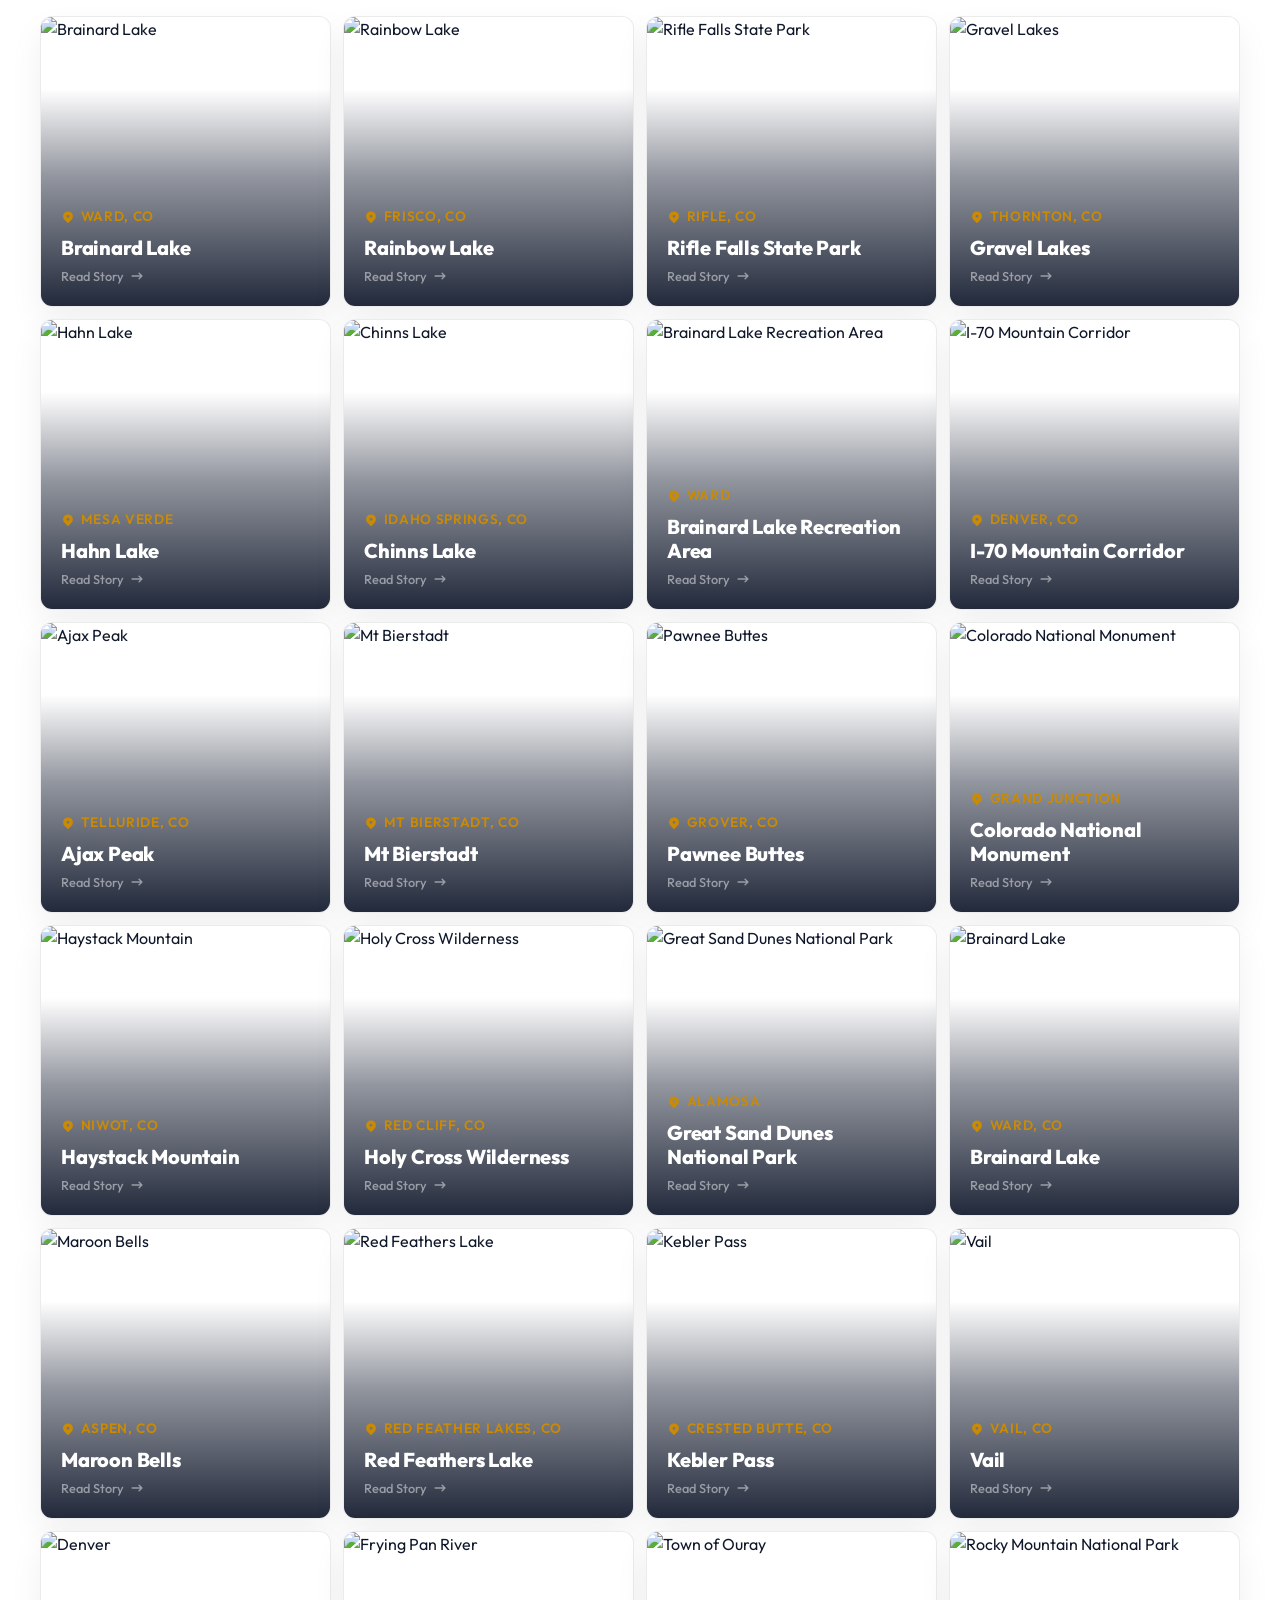
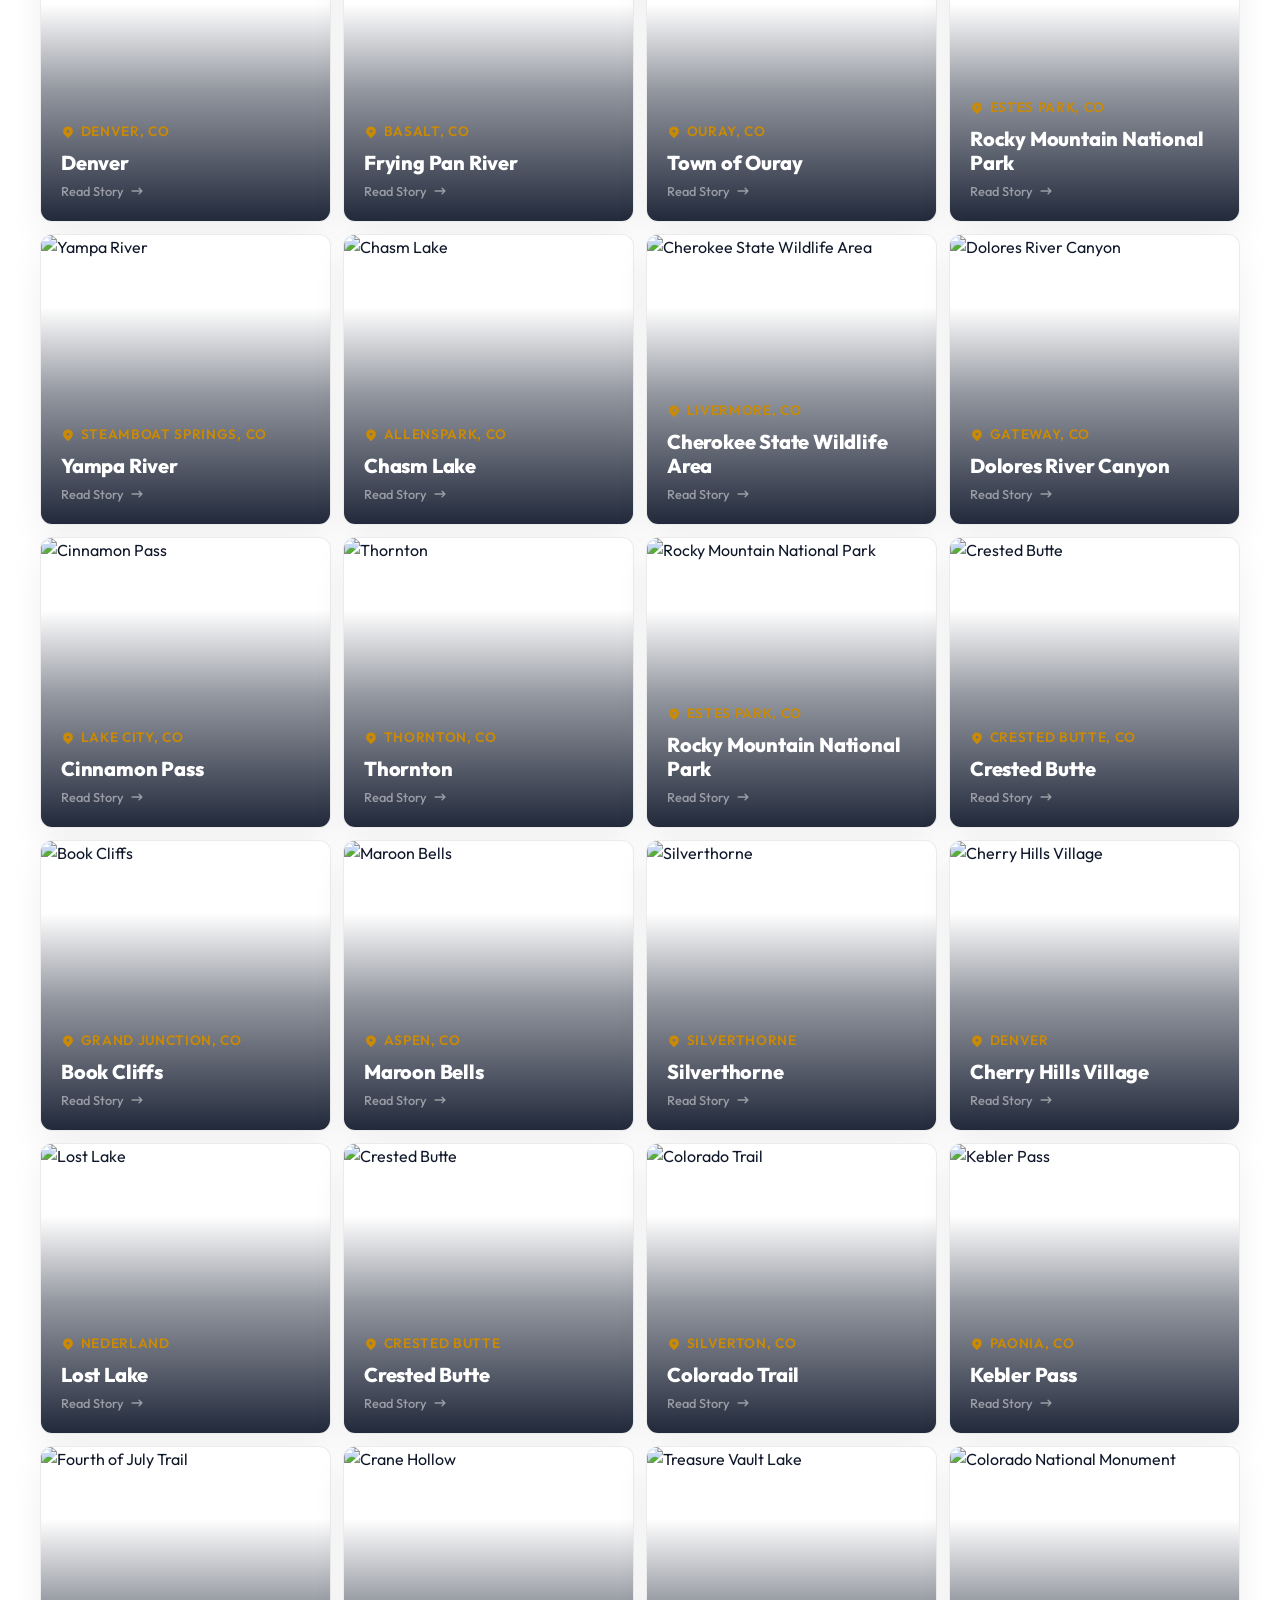
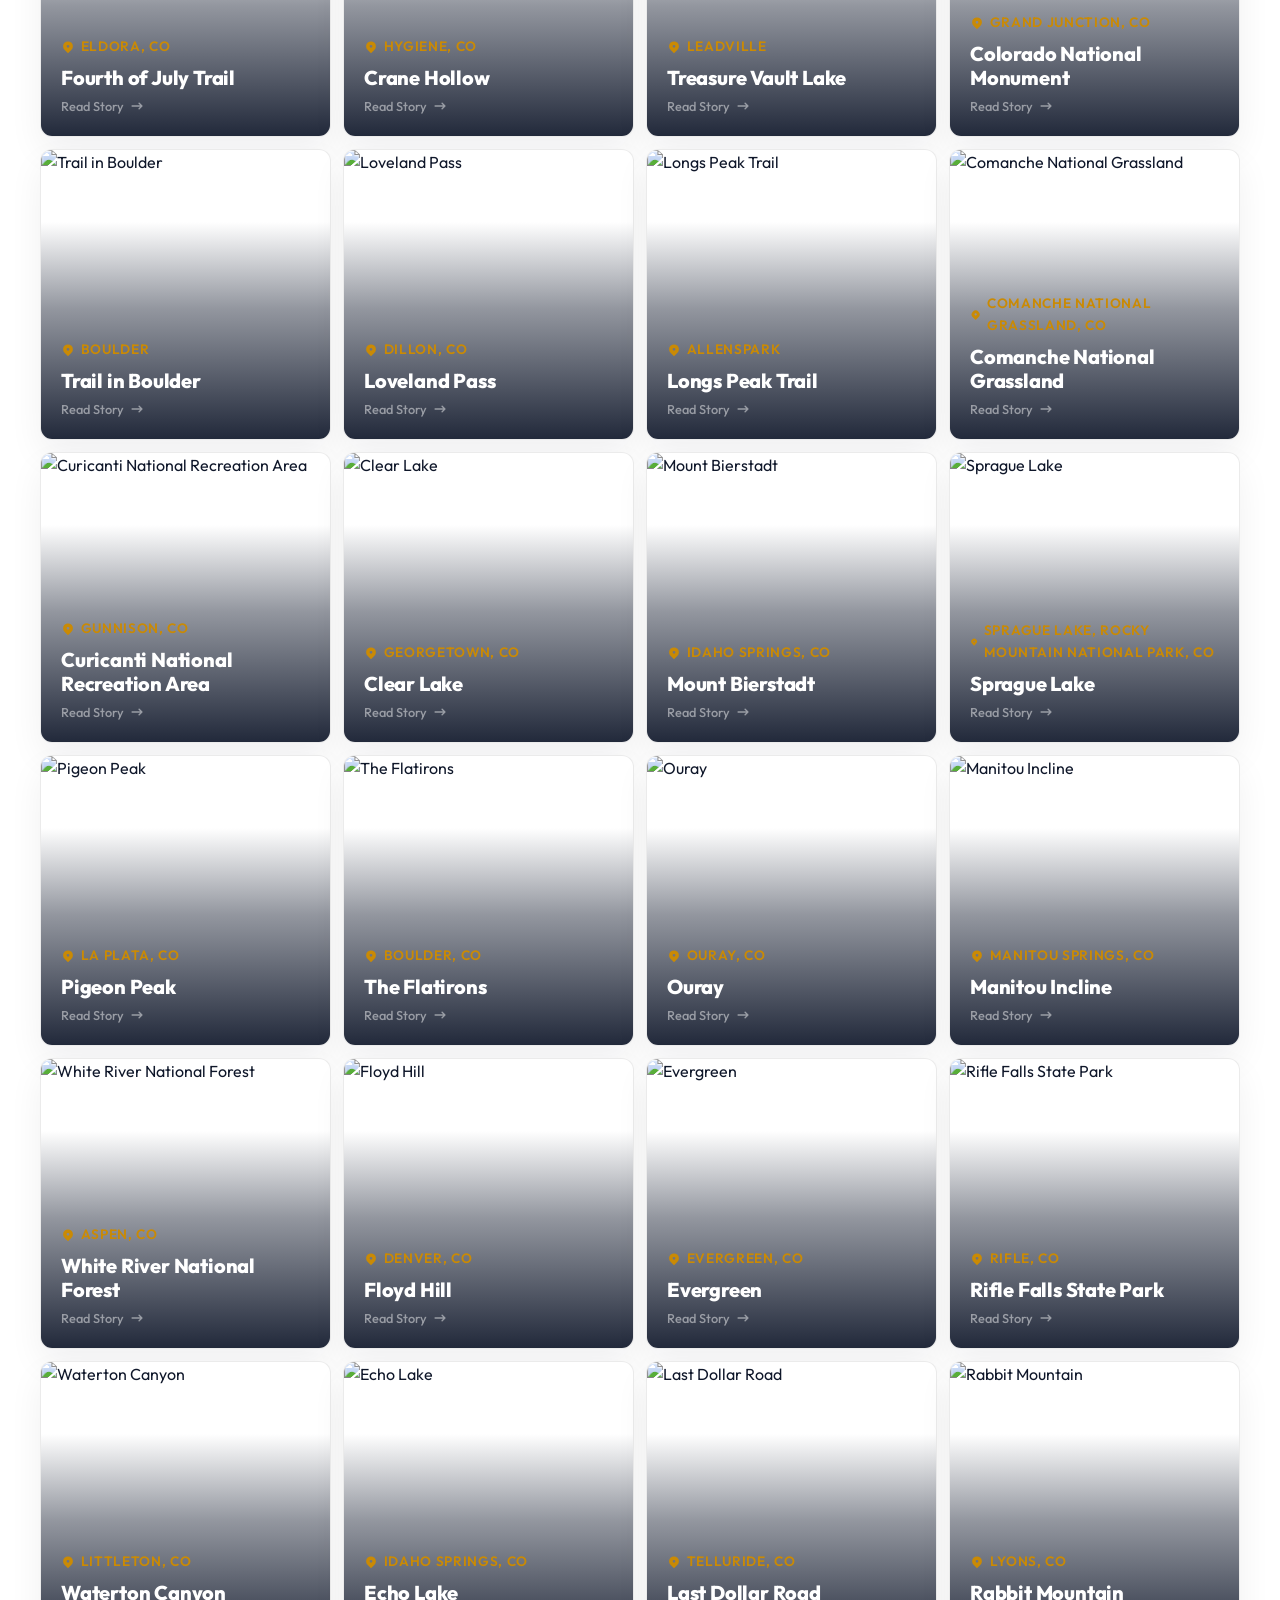
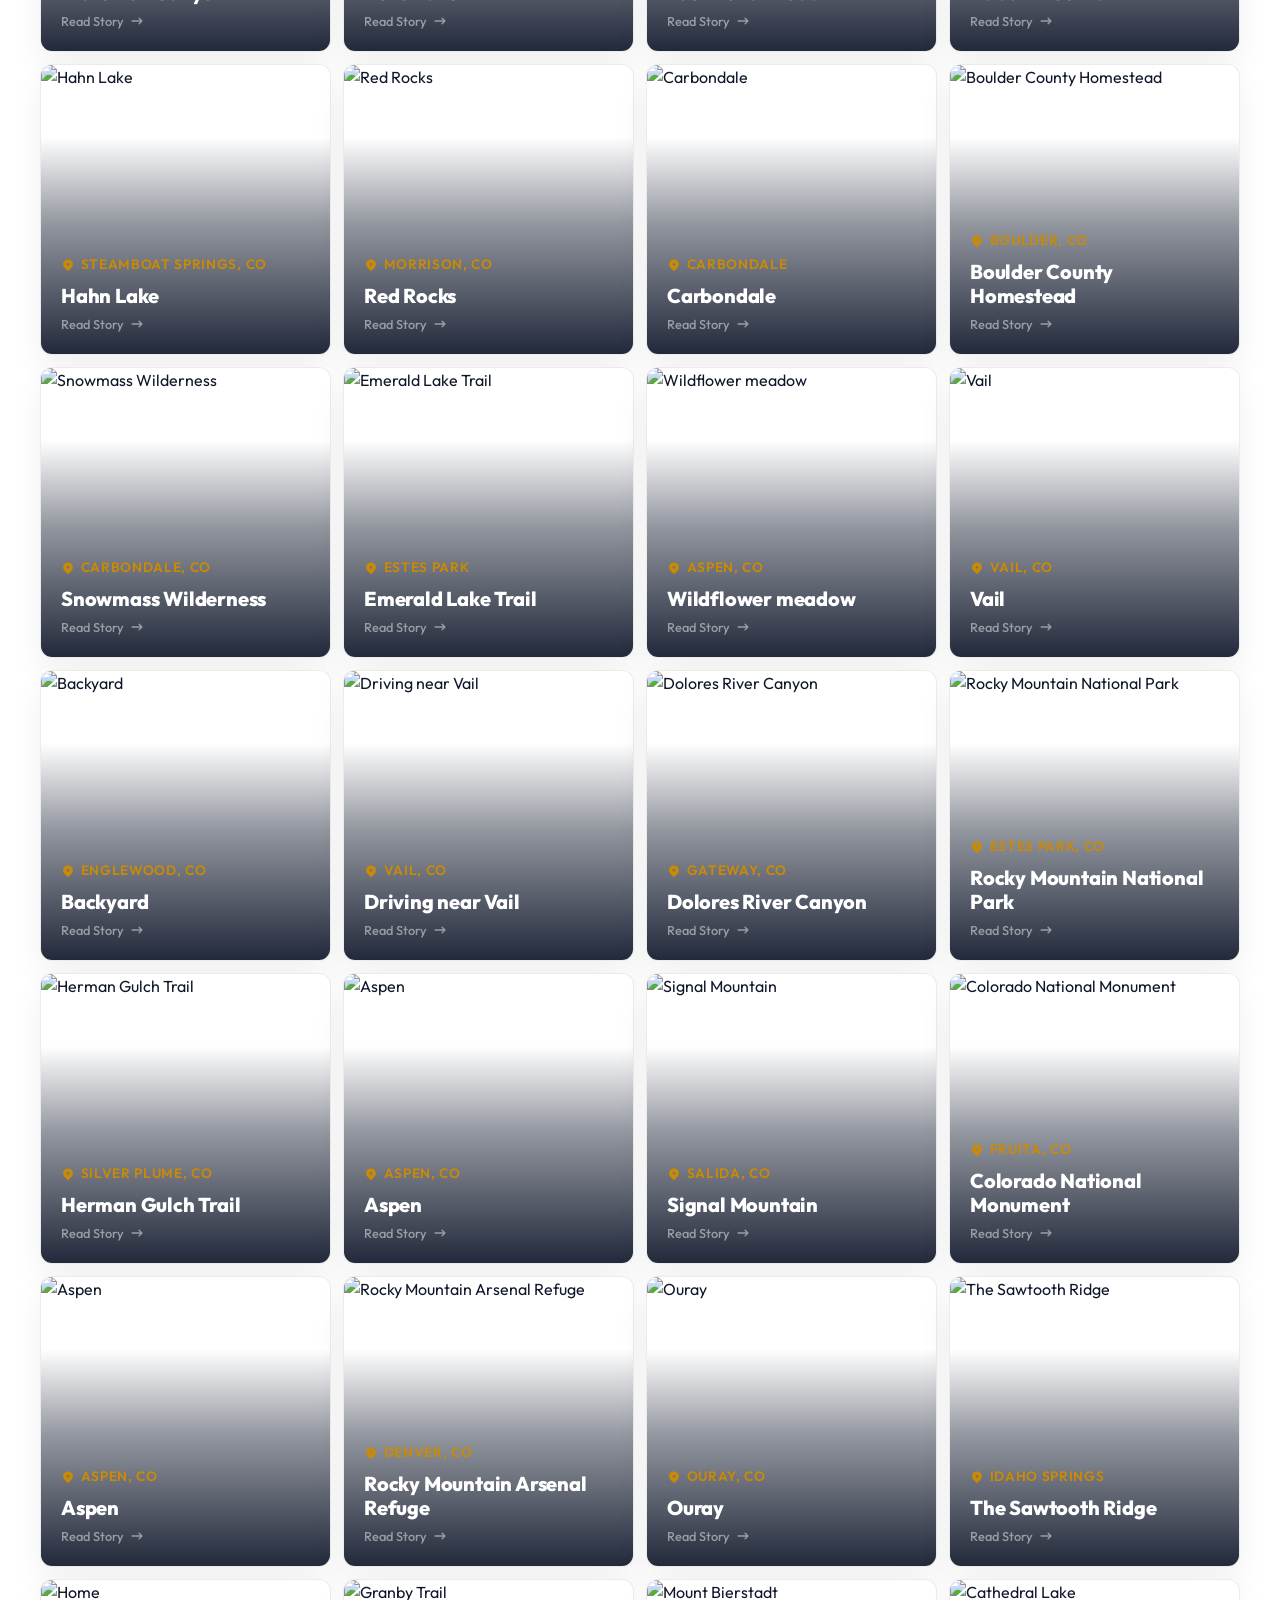
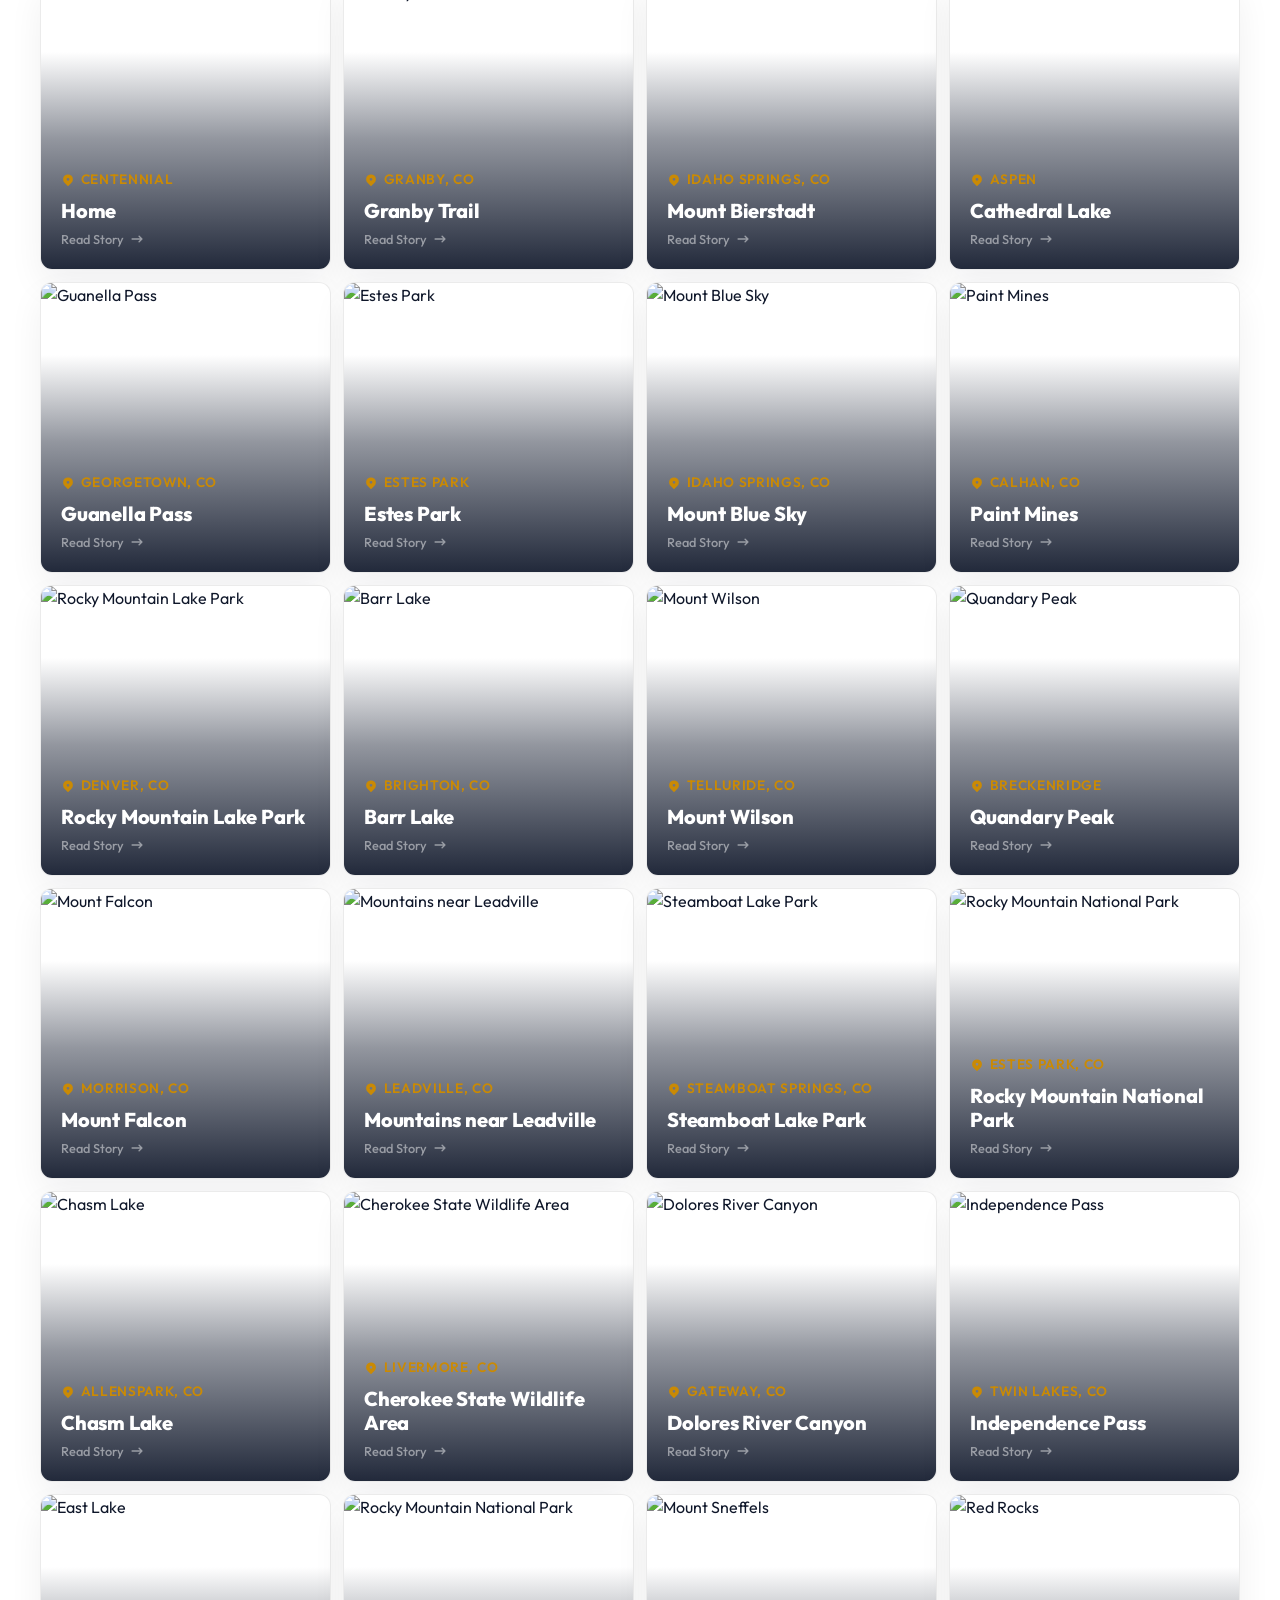
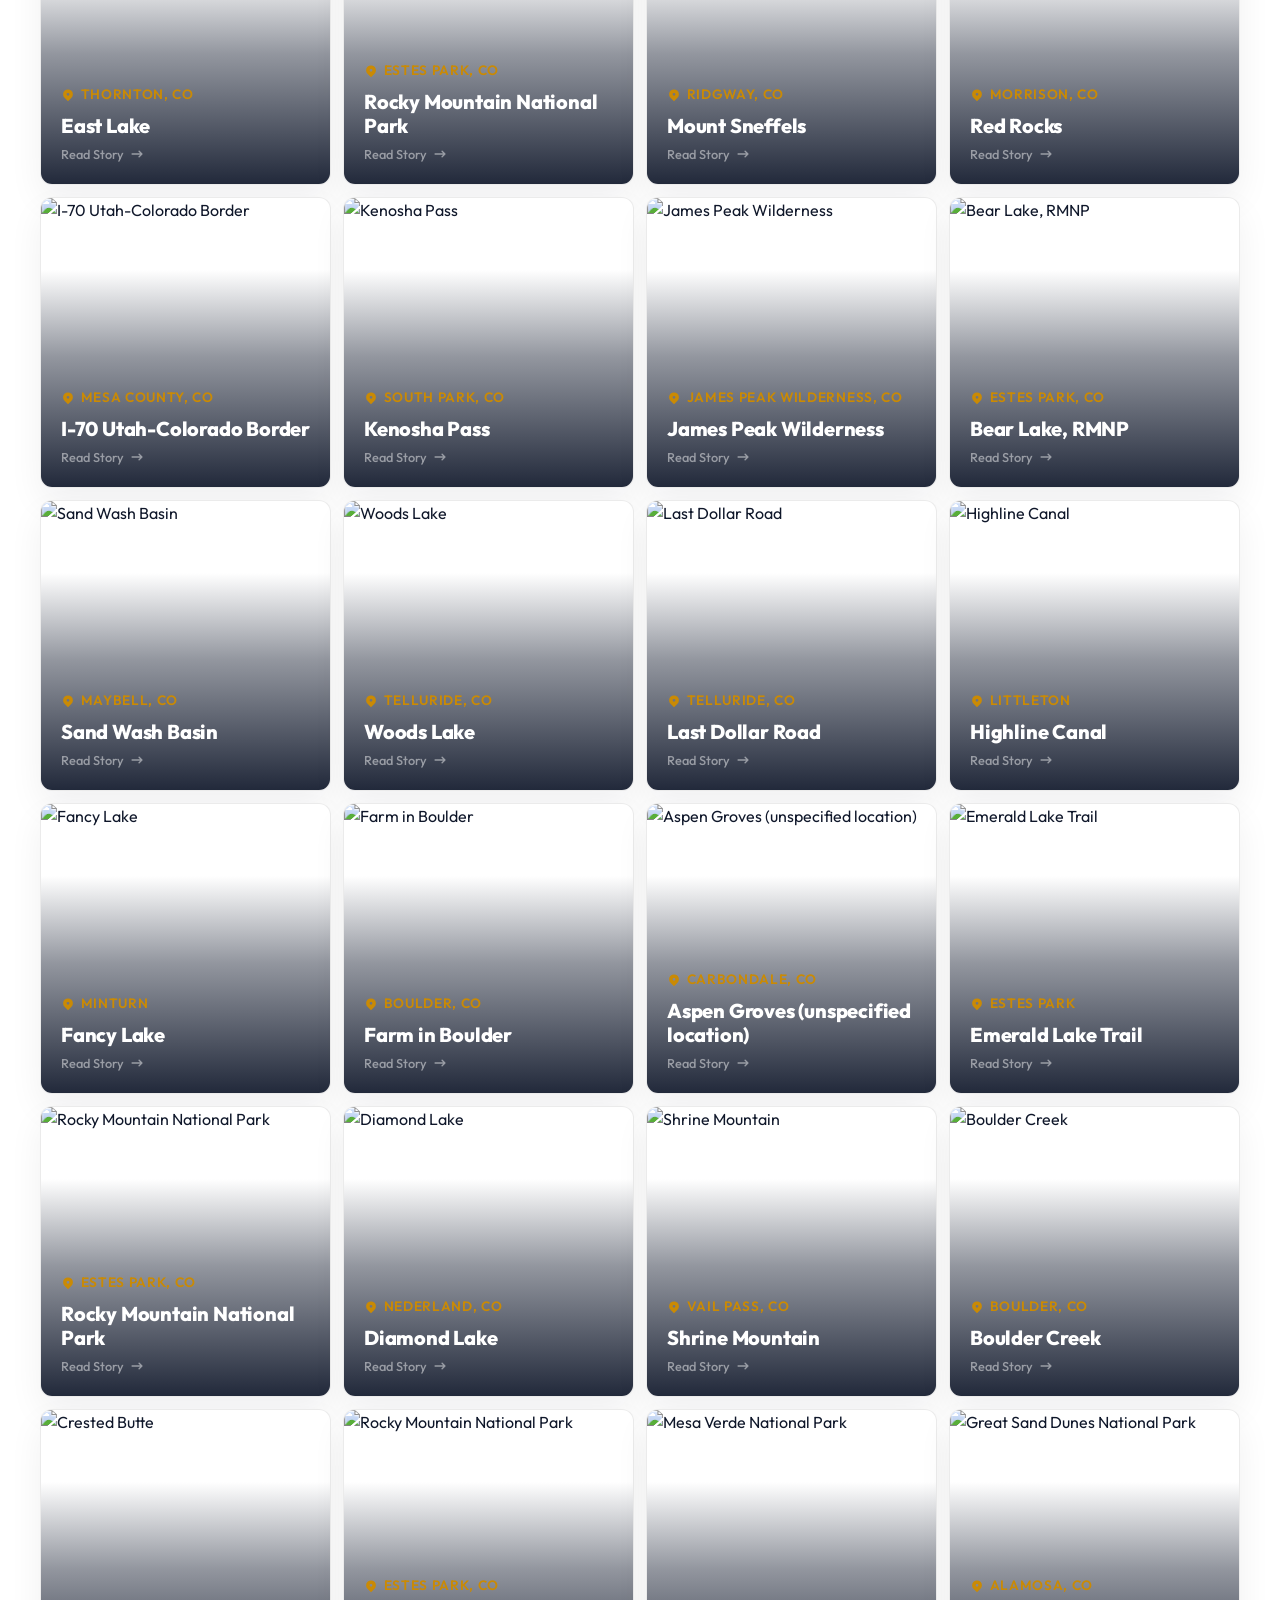
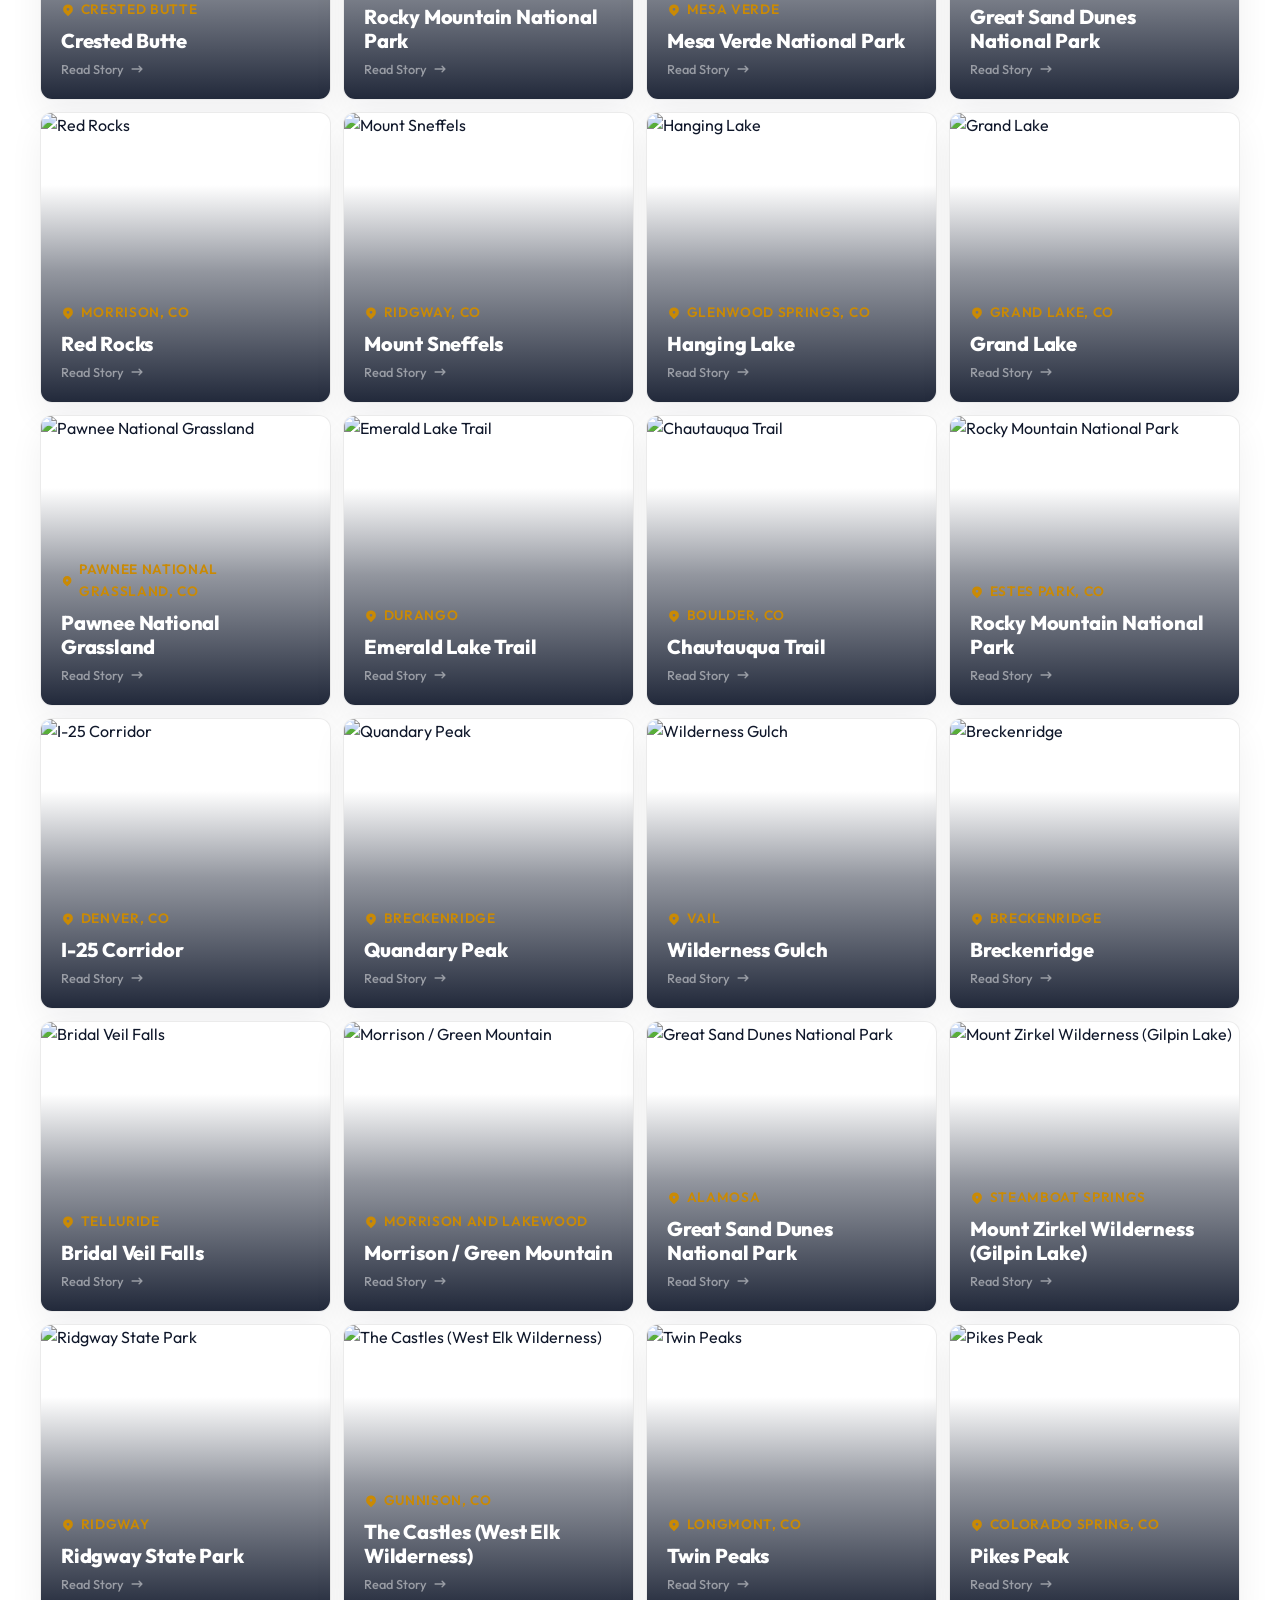
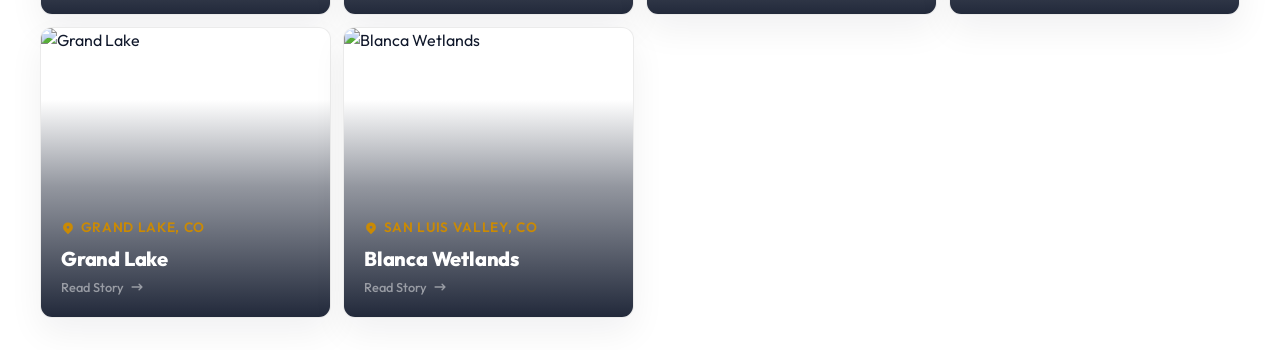
==== commit db8cc1e6: "Add Congressman Joe Neguse's Flatirons photo submission (replacing CU South Campus Open Space)" ====
--- a/gallery.html
+++ b/gallery.html
@@ -27,6 +27,1536 @@
     <main class="gallery-grid">
       <!-- CARDS_START -->
 
+      <!-- Card: Brainard Lake (by Deena Sveinsson) -->
+      <div class="card-container" id="landmark-brainard-lake" data-title="Brainard Lake" data-submitter="Deena Sveinsson" data-location="Ward, CO" data-photo="https://environmentamerica.org/wp-content/uploads/2026/07/Brainard_Lake.jpg?v=1.2" data-story="Brainard Lake: Brainard Lake Recreation Area draw visitors from all over the world hoping to see a majestic moose nibbling willows. With multiple recreational opportunities, this area is a gem for outdoor enthusiasts.">
+        <div class="card" role="button" tabindex="0" aria-expanded="false" aria-label="Brainard Lake, click to enlarge details">
+          <!-- Front Face -->
+          <div class="card-front">
+            <div class="card-image-wrapper">
+              <img class="card-image" src="https://environmentamerica.org/wp-content/uploads/2026/07/Brainard_Lake.jpg?v=1.2" alt="Brainard Lake" referrerpolicy="no-referrer" loading="lazy">
+            </div>
+            <div class="card-overlay">
+              <div class="card-location">
+                <svg xmlns="http://www.w3.org/2000/svg" viewBox="0 0 20 20" fill="currentColor">
+                  <path fill-rule="evenodd" d="M5.05 4.05a7 7 0 119.9 9.9L10 18.9l-4.95-4.95a7 7 0 010-9.9zM10 11a2 2 0 100-4 2 2 0 000 4z" clip-rule="evenodd" />
+                </svg>
+                Ward, CO
+              </div>
+              <h2 class="card-title">Brainard Lake</h2>
+              <div class="card-hint">
+                <span>Read Story</span>
+                <svg xmlns="http://www.w3.org/2000/svg" viewBox="0 0 20 20" fill="currentColor">
+                  <path fill-rule="evenodd" d="M12.293 5.293a1 1 0 011.414 0l4 4a1 1 0 010 1.414l-4 4a1 1 0 01-1.414-1.414L14.586 11H3a1 1 0 110-2h11.586l-2.293-2.293a1 1 0 010-1.414z" clip-rule="evenodd" />
+                </svg>
+              </div>
+            </div>
+          </div>
+          <!-- Back Face -->
+          <div class="card-back">
+            <div class="card-back-header">
+              <h2 class="card-back-title">Brainard Lake</h2>
+            </div>
+            <p class="card-back-desc">"Brainard Lake: Brainard Lake Recreation Area draw visitors from all over the world hoping to see a majestic moose nibbling willows. With multiple recreational opportunities, this area is a gem for outdoor enthusiasts."</p>
+            <div class="card-facts">
+              <div class="fact-item">
+                <span class="fact-label">Shared By</span>
+                <span class="fact-value">Deena Sveinsson</span>
+              </div>
+              <div class="fact-item">
+                <span class="fact-label">Location</span>
+                <span class="fact-value">Ward, CO</span>
+              </div>
+            </div>
+            <button class="flip-back-btn" aria-label="Flip card to front">
+              <svg xmlns="http://www.w3.org/2000/svg" viewBox="0 0 20 20" fill="currentColor">
+                <path fill-rule="evenodd" d="M12.293 5.293a1 1 0 011.414 0l4 4a1 1 0 010 1.414l-4 4a1 1 0 01-1.414-1.414L14.586 11H3a1 1 0 110-2h11.586l-2.293-2.293a1 1 0 010-1.414z" clip-rule="evenodd" />
+              </svg>
+              Flip Back
+            </button>
+          </div>
+        </div>
+      </div>
+
+
+      <!-- Card: Rainbow Lake (by Bill Stephens) -->
+      <div class="card-container" id="landmark-rainbow-lake" data-title="Rainbow Lake" data-submitter="Bill Stephens" data-location="Frisco, CO" data-photo="https://environmentamerica.org/wp-content/uploads/2026/07/Frisco_01.JPG?v=1.2" data-story="Rainbow Lake offers a quiet, front-row view of Peak 1 standing tall above the Tenmile Range near Frisco.">
+        <div class="card" role="button" tabindex="0" aria-expanded="false" aria-label="Rainbow Lake, click to enlarge details">
+          <!-- Front Face -->
+          <div class="card-front">
+            <div class="card-image-wrapper">
+              <img class="card-image" src="https://environmentamerica.org/wp-content/uploads/2026/07/Frisco_01.JPG?v=1.2" alt="Rainbow Lake" referrerpolicy="no-referrer" loading="lazy">
+            </div>
+            <div class="card-overlay">
+              <div class="card-location">
+                <svg xmlns="http://www.w3.org/2000/svg" viewBox="0 0 20 20" fill="currentColor">
+                  <path fill-rule="evenodd" d="M5.05 4.05a7 7 0 119.9 9.9L10 18.9l-4.95-4.95a7 7 0 010-9.9zM10 11a2 2 0 100-4 2 2 0 000 4z" clip-rule="evenodd" />
+                </svg>
+                Frisco, CO
+              </div>
+              <h2 class="card-title">Rainbow Lake</h2>
+              <div class="card-hint">
+                <span>Read Story</span>
+                <svg xmlns="http://www.w3.org/2000/svg" viewBox="0 0 20 20" fill="currentColor">
+                  <path fill-rule="evenodd" d="M12.293 5.293a1 1 0 011.414 0l4 4a1 1 0 010 1.414l-4 4a1 1 0 01-1.414-1.414L14.586 11H3a1 1 0 110-2h11.586l-2.293-2.293a1 1 0 010-1.414z" clip-rule="evenodd" />
+                </svg>
+              </div>
+            </div>
+          </div>
+          <!-- Back Face -->
+          <div class="card-back">
+            <div class="card-back-header">
+              <h2 class="card-back-title">Rainbow Lake</h2>
+            </div>
+            <p class="card-back-desc">"Rainbow Lake offers a quiet, front-row view of Peak 1 standing tall above the Tenmile Range near Frisco."</p>
+            <div class="card-facts">
+              <div class="fact-item">
+                <span class="fact-label">Shared By</span>
+                <span class="fact-value">Bill Stephens</span>
+              </div>
+              <div class="fact-item">
+                <span class="fact-label">Location</span>
+                <span class="fact-value">Frisco, CO</span>
+              </div>
+            </div>
+            <button class="flip-back-btn" aria-label="Flip card to front">
+              <svg xmlns="http://www.w3.org/2000/svg" viewBox="0 0 20 20" fill="currentColor">
+                <path fill-rule="evenodd" d="M12.293 5.293a1 1 0 011.414 0l4 4a1 1 0 010 1.414l-4 4a1 1 0 01-1.414-1.414L14.586 11H3a1 1 0 110-2h11.586l-2.293-2.293a1 1 0 010-1.414z" clip-rule="evenodd" />
+              </svg>
+              Flip Back
+            </button>
+          </div>
+        </div>
+      </div>
+
+
+      <!-- Card: Rifle Falls State Park (by Linda Schatz) -->
+      <div class="card-container" id="landmark-rifle-falls-state-park" data-title="Rifle Falls State Park" data-submitter="Linda Schatz" data-location="Rifle, CO" data-photo="https://environmentamerica.org/wp-content/uploads/2026/07/34._Aspen_Trees.jpeg?v=1.2" data-story="Driving down this quiet mountain road, I’m surrounded by bright golden aspens, and I love their color.">
+        <div class="card" role="button" tabindex="0" aria-expanded="false" aria-label="Rifle Falls State Park, click to enlarge details">
+          <!-- Front Face -->
+          <div class="card-front">
+            <div class="card-image-wrapper">
+              <img class="card-image" src="https://environmentamerica.org/wp-content/uploads/2026/07/34._Aspen_Trees.jpeg?v=1.2" alt="Rifle Falls State Park" referrerpolicy="no-referrer" loading="lazy">
+            </div>
+            <div class="card-overlay">
+              <div class="card-location">
+                <svg xmlns="http://www.w3.org/2000/svg" viewBox="0 0 20 20" fill="currentColor">
+                  <path fill-rule="evenodd" d="M5.05 4.05a7 7 0 119.9 9.9L10 18.9l-4.95-4.95a7 7 0 010-9.9zM10 11a2 2 0 100-4 2 2 0 000 4z" clip-rule="evenodd" />
+                </svg>
+                Rifle, CO
+              </div>
+              <h2 class="card-title">Rifle Falls State Park</h2>
+              <div class="card-hint">
+                <span>Read Story</span>
+                <svg xmlns="http://www.w3.org/2000/svg" viewBox="0 0 20 20" fill="currentColor">
+                  <path fill-rule="evenodd" d="M12.293 5.293a1 1 0 011.414 0l4 4a1 1 0 010 1.414l-4 4a1 1 0 01-1.414-1.414L14.586 11H3a1 1 0 110-2h11.586l-2.293-2.293a1 1 0 010-1.414z" clip-rule="evenodd" />
+                </svg>
+              </div>
+            </div>
+          </div>
+          <!-- Back Face -->
+          <div class="card-back">
+            <div class="card-back-header">
+              <h2 class="card-back-title">Rifle Falls State Park</h2>
+            </div>
+            <p class="card-back-desc">"Driving down this quiet mountain road, I’m surrounded by bright golden aspens, and I love their color."</p>
+            <div class="card-facts">
+              <div class="fact-item">
+                <span class="fact-label">Shared By</span>
+                <span class="fact-value">Linda Schatz</span>
+              </div>
+              <div class="fact-item">
+                <span class="fact-label">Location</span>
+                <span class="fact-value">Rifle, CO</span>
+              </div>
+            </div>
+            <button class="flip-back-btn" aria-label="Flip card to front">
+              <svg xmlns="http://www.w3.org/2000/svg" viewBox="0 0 20 20" fill="currentColor">
+                <path fill-rule="evenodd" d="M12.293 5.293a1 1 0 011.414 0l4 4a1 1 0 010 1.414l-4 4a1 1 0 01-1.414-1.414L14.586 11H3a1 1 0 110-2h11.586l-2.293-2.293a1 1 0 010-1.414z" clip-rule="evenodd" />
+              </svg>
+              Flip Back
+            </button>
+          </div>
+        </div>
+      </div>
+
+
+      <!-- Card: Gravel Lakes (by Henry Stiles) -->
+      <div class="card-container" id="landmark-gravel-lakes" data-title="Gravel Lakes" data-submitter="Henry Stiles" data-location="Thornton, CO" data-photo="https://environmentamerica.org/wp-content/uploads/2026/07/20220129-20220129-20220129-583A5450-CR3.jpg?v=1.2" data-story="A male Hooded Merganser swimming with fully flared fan-like white crest.">
+        <div class="card" role="button" tabindex="0" aria-expanded="false" aria-label="Gravel Lakes, click to enlarge details">
+          <!-- Front Face -->
+          <div class="card-front">
+            <div class="card-image-wrapper">
+              <img class="card-image" src="https://environmentamerica.org/wp-content/uploads/2026/07/20220129-20220129-20220129-583A5450-CR3.jpg?v=1.2" alt="Gravel Lakes" referrerpolicy="no-referrer" loading="lazy">
+            </div>
+            <div class="card-overlay">
+              <div class="card-location">
+                <svg xmlns="http://www.w3.org/2000/svg" viewBox="0 0 20 20" fill="currentColor">
+                  <path fill-rule="evenodd" d="M5.05 4.05a7 7 0 119.9 9.9L10 18.9l-4.95-4.95a7 7 0 010-9.9zM10 11a2 2 0 100-4 2 2 0 000 4z" clip-rule="evenodd" />
+                </svg>
+                Thornton, CO
+              </div>
+              <h2 class="card-title">Gravel Lakes</h2>
+              <div class="card-hint">
+                <span>Read Story</span>
+                <svg xmlns="http://www.w3.org/2000/svg" viewBox="0 0 20 20" fill="currentColor">
+                  <path fill-rule="evenodd" d="M12.293 5.293a1 1 0 011.414 0l4 4a1 1 0 010 1.414l-4 4a1 1 0 01-1.414-1.414L14.586 11H3a1 1 0 110-2h11.586l-2.293-2.293a1 1 0 010-1.414z" clip-rule="evenodd" />
+                </svg>
+              </div>
+            </div>
+          </div>
+          <!-- Back Face -->
+          <div class="card-back">
+            <div class="card-back-header">
+              <h2 class="card-back-title">Gravel Lakes</h2>
+            </div>
+            <p class="card-back-desc">"A male Hooded Merganser swimming with fully flared fan-like white crest."</p>
+            <div class="card-facts">
+              <div class="fact-item">
+                <span class="fact-label">Shared By</span>
+                <span class="fact-value">Henry Stiles</span>
+              </div>
+              <div class="fact-item">
+                <span class="fact-label">Location</span>
+                <span class="fact-value">Thornton, CO</span>
+              </div>
+            </div>
+            <button class="flip-back-btn" aria-label="Flip card to front">
+              <svg xmlns="http://www.w3.org/2000/svg" viewBox="0 0 20 20" fill="currentColor">
+                <path fill-rule="evenodd" d="M12.293 5.293a1 1 0 011.414 0l4 4a1 1 0 010 1.414l-4 4a1 1 0 01-1.414-1.414L14.586 11H3a1 1 0 110-2h11.586l-2.293-2.293a1 1 0 010-1.414z" clip-rule="evenodd" />
+              </svg>
+              Flip Back
+            </button>
+          </div>
+        </div>
+      </div>
+
+
+      <!-- Card: Hahn Lake (by Lisa Schatz) -->
+      <div class="card-container" id="landmark-hahn-lake" data-title="Hahn Lake" data-submitter="Lisa Schatz" data-location="Mesa Verde" data-photo="https://environmentamerica.org/wp-content/uploads/2026/07/27._Mesa_Verde.jpeg?v=1.2" data-story="Photos from Mesa Verde. It was such a fun trip and a unique place with so many interesting details.">
+        <div class="card" role="button" tabindex="0" aria-expanded="false" aria-label="Hahn Lake, click to enlarge details">
+          <!-- Front Face -->
+          <div class="card-front">
+            <div class="card-image-wrapper">
+              <img class="card-image" src="https://environmentamerica.org/wp-content/uploads/2026/07/27._Mesa_Verde.jpeg?v=1.2" alt="Hahn Lake" referrerpolicy="no-referrer" loading="lazy">
+            </div>
+            <div class="card-overlay">
+              <div class="card-location">
+                <svg xmlns="http://www.w3.org/2000/svg" viewBox="0 0 20 20" fill="currentColor">
+                  <path fill-rule="evenodd" d="M5.05 4.05a7 7 0 119.9 9.9L10 18.9l-4.95-4.95a7 7 0 010-9.9zM10 11a2 2 0 100-4 2 2 0 000 4z" clip-rule="evenodd" />
+                </svg>
+                Mesa Verde
+              </div>
+              <h2 class="card-title">Hahn Lake</h2>
+              <div class="card-hint">
+                <span>Read Story</span>
+                <svg xmlns="http://www.w3.org/2000/svg" viewBox="0 0 20 20" fill="currentColor">
+                  <path fill-rule="evenodd" d="M12.293 5.293a1 1 0 011.414 0l4 4a1 1 0 010 1.414l-4 4a1 1 0 01-1.414-1.414L14.586 11H3a1 1 0 110-2h11.586l-2.293-2.293a1 1 0 010-1.414z" clip-rule="evenodd" />
+                </svg>
+              </div>
+            </div>
+          </div>
+          <!-- Back Face -->
+          <div class="card-back">
+            <div class="card-back-header">
+              <h2 class="card-back-title">Hahn Lake</h2>
+            </div>
+            <p class="card-back-desc">"Photos from Mesa Verde. It was such a fun trip and a unique place with so many interesting details."</p>
+            <div class="card-facts">
+              <div class="fact-item">
+                <span class="fact-label">Shared By</span>
+                <span class="fact-value">Lisa Schatz</span>
+              </div>
+              <div class="fact-item">
+                <span class="fact-label">Location</span>
+                <span class="fact-value">Mesa Verde</span>
+              </div>
+            </div>
+            <button class="flip-back-btn" aria-label="Flip card to front">
+              <svg xmlns="http://www.w3.org/2000/svg" viewBox="0 0 20 20" fill="currentColor">
+                <path fill-rule="evenodd" d="M12.293 5.293a1 1 0 011.414 0l4 4a1 1 0 010 1.414l-4 4a1 1 0 01-1.414-1.414L14.586 11H3a1 1 0 110-2h11.586l-2.293-2.293a1 1 0 010-1.414z" clip-rule="evenodd" />
+              </svg>
+              Flip Back
+            </button>
+          </div>
+        </div>
+      </div>
+
+
+      <!-- Card: Chinns Lake (by Dan Williams) -->
+      <div class="card-container" id="landmark-chinns-lake" data-title="Chinns Lake" data-submitter="Dan Williams" data-location="Idaho Springs, CO" data-photo="https://environmentamerica.org/wp-content/uploads/2026/07/Chinns_Lake.jpeg?v=1.2" data-story="A serene high-country alpine lake surrounded by evergreen forests and rugged mountain slopes.">
+        <div class="card" role="button" tabindex="0" aria-expanded="false" aria-label="Chinns Lake, click to enlarge details">
+          <!-- Front Face -->
+          <div class="card-front">
+            <div class="card-image-wrapper">
+              <img class="card-image" src="https://environmentamerica.org/wp-content/uploads/2026/07/Chinns_Lake.jpeg?v=1.2" alt="Chinns Lake" referrerpolicy="no-referrer" loading="lazy">
+            </div>
+            <div class="card-overlay">
+              <div class="card-location">
+                <svg xmlns="http://www.w3.org/2000/svg" viewBox="0 0 20 20" fill="currentColor">
+                  <path fill-rule="evenodd" d="M5.05 4.05a7 7 0 119.9 9.9L10 18.9l-4.95-4.95a7 7 0 010-9.9zM10 11a2 2 0 100-4 2 2 0 000 4z" clip-rule="evenodd" />
+                </svg>
+                Idaho Springs, CO
+              </div>
+              <h2 class="card-title">Chinns Lake</h2>
+              <div class="card-hint">
+                <span>Read Story</span>
+                <svg xmlns="http://www.w3.org/2000/svg" viewBox="0 0 20 20" fill="currentColor">
+                  <path fill-rule="evenodd" d="M12.293 5.293a1 1 0 011.414 0l4 4a1 1 0 010 1.414l-4 4a1 1 0 01-1.414-1.414L14.586 11H3a1 1 0 110-2h11.586l-2.293-2.293a1 1 0 010-1.414z" clip-rule="evenodd" />
+                </svg>
+              </div>
+            </div>
+          </div>
+          <!-- Back Face -->
+          <div class="card-back">
+            <div class="card-back-header">
+              <h2 class="card-back-title">Chinns Lake</h2>
+            </div>
+            <p class="card-back-desc">"A serene high-country alpine lake surrounded by evergreen forests and rugged mountain slopes."</p>
+            <div class="card-facts">
+              <div class="fact-item">
+                <span class="fact-label">Shared By</span>
+                <span class="fact-value">Dan Williams</span>
+              </div>
+              <div class="fact-item">
+                <span class="fact-label">Location</span>
+                <span class="fact-value">Idaho Springs, CO</span>
+              </div>
+            </div>
+            <button class="flip-back-btn" aria-label="Flip card to front">
+              <svg xmlns="http://www.w3.org/2000/svg" viewBox="0 0 20 20" fill="currentColor">
+                <path fill-rule="evenodd" d="M12.293 5.293a1 1 0 011.414 0l4 4a1 1 0 010 1.414l-4 4a1 1 0 01-1.414-1.414L14.586 11H3a1 1 0 110-2h11.586l-2.293-2.293a1 1 0 010-1.414z" clip-rule="evenodd" />
+              </svg>
+              Flip Back
+            </button>
+          </div>
+        </div>
+      </div>
+
+
+      <!-- Card: Brainard Lake Recreation Area (by Mark Morgenstein) -->
+      <div class="card-container" id="landmark-brainard-lake-recreation-area" data-title="Brainard Lake Recreation Area" data-submitter="Mark Morgenstein" data-location="Ward" data-photo="https://environmentamerica.org/wp-content/uploads/2026/07/Brainard_lake_moose.jpg?v=1.2" data-story="A solitary bull moose framed by evergreen branches along the shoreline of Brainard Lake.">
+        <div class="card" role="button" tabindex="0" aria-expanded="false" aria-label="Brainard Lake Recreation Area, click to enlarge details">
+          <!-- Front Face -->
+          <div class="card-front">
+            <div class="card-image-wrapper">
+              <img class="card-image" src="https://environmentamerica.org/wp-content/uploads/2026/07/Brainard_lake_moose.jpg?v=1.2" alt="Brainard Lake Recreation Area" referrerpolicy="no-referrer" loading="lazy">
+            </div>
+            <div class="card-overlay">
+              <div class="card-location">
+                <svg xmlns="http://www.w3.org/2000/svg" viewBox="0 0 20 20" fill="currentColor">
+                  <path fill-rule="evenodd" d="M5.05 4.05a7 7 0 119.9 9.9L10 18.9l-4.95-4.95a7 7 0 010-9.9zM10 11a2 2 0 100-4 2 2 0 000 4z" clip-rule="evenodd" />
+                </svg>
+                Ward
+              </div>
+              <h2 class="card-title">Brainard Lake Recreation Area</h2>
+              <div class="card-hint">
+                <span>Read Story</span>
+                <svg xmlns="http://www.w3.org/2000/svg" viewBox="0 0 20 20" fill="currentColor">
+                  <path fill-rule="evenodd" d="M12.293 5.293a1 1 0 011.414 0l4 4a1 1 0 010 1.414l-4 4a1 1 0 01-1.414-1.414L14.586 11H3a1 1 0 110-2h11.586l-2.293-2.293a1 1 0 010-1.414z" clip-rule="evenodd" />
+                </svg>
+              </div>
+            </div>
+          </div>
+          <!-- Back Face -->
+          <div class="card-back">
+            <div class="card-back-header">
+              <h2 class="card-back-title">Brainard Lake Recreation Area</h2>
+            </div>
+            <p class="card-back-desc">"A solitary bull moose framed by evergreen branches along the shoreline of Brainard Lake."</p>
+            <div class="card-facts">
+              <div class="fact-item">
+                <span class="fact-label">Shared By</span>
+                <span class="fact-value">Mark Morgenstein</span>
+              </div>
+              <div class="fact-item">
+                <span class="fact-label">Location</span>
+                <span class="fact-value">Ward</span>
+              </div>
+            </div>
+            <button class="flip-back-btn" aria-label="Flip card to front">
+              <svg xmlns="http://www.w3.org/2000/svg" viewBox="0 0 20 20" fill="currentColor">
+                <path fill-rule="evenodd" d="M12.293 5.293a1 1 0 011.414 0l4 4a1 1 0 010 1.414l-4 4a1 1 0 01-1.414-1.414L14.586 11H3a1 1 0 110-2h11.586l-2.293-2.293a1 1 0 010-1.414z" clip-rule="evenodd" />
+              </svg>
+              Flip Back
+            </button>
+          </div>
+        </div>
+      </div>
+
+
+      <!-- Card: I-70 Mountain Corridor (by Stacy Weinstein) -->
+      <div class="card-container" id="landmark-i-70-mountain-corridor" data-title="I-70 Mountain Corridor" data-submitter="Stacy Weinstein" data-location="Denver, CO" data-photo="https://environmentamerica.org/wp-content/uploads/2026/07/18._Drive_to_the_mountains_on_I_70.jpeg?v=1.2" data-story="Drive to the mountains on I‑70 with the ski runs lit up and the sunset.">
+        <div class="card" role="button" tabindex="0" aria-expanded="false" aria-label="I-70 Mountain Corridor, click to enlarge details">
+          <!-- Front Face -->
+          <div class="card-front">
+            <div class="card-image-wrapper">
+              <img class="card-image" src="https://environmentamerica.org/wp-content/uploads/2026/07/18._Drive_to_the_mountains_on_I_70.jpeg?v=1.2" alt="I-70 Mountain Corridor" referrerpolicy="no-referrer" loading="lazy">
+            </div>
+            <div class="card-overlay">
+              <div class="card-location">
+                <svg xmlns="http://www.w3.org/2000/svg" viewBox="0 0 20 20" fill="currentColor">
+                  <path fill-rule="evenodd" d="M5.05 4.05a7 7 0 119.9 9.9L10 18.9l-4.95-4.95a7 7 0 010-9.9zM10 11a2 2 0 100-4 2 2 0 000 4z" clip-rule="evenodd" />
+                </svg>
+                Denver, CO
+              </div>
+              <h2 class="card-title">I-70 Mountain Corridor</h2>
+              <div class="card-hint">
+                <span>Read Story</span>
+                <svg xmlns="http://www.w3.org/2000/svg" viewBox="0 0 20 20" fill="currentColor">
+                  <path fill-rule="evenodd" d="M12.293 5.293a1 1 0 011.414 0l4 4a1 1 0 010 1.414l-4 4a1 1 0 01-1.414-1.414L14.586 11H3a1 1 0 110-2h11.586l-2.293-2.293a1 1 0 010-1.414z" clip-rule="evenodd" />
+                </svg>
+              </div>
+            </div>
+          </div>
+          <!-- Back Face -->
+          <div class="card-back">
+            <div class="card-back-header">
+              <h2 class="card-back-title">I-70 Mountain Corridor</h2>
+            </div>
+            <p class="card-back-desc">"Drive to the mountains on I‑70 with the ski runs lit up and the sunset."</p>
+            <div class="card-facts">
+              <div class="fact-item">
+                <span class="fact-label">Shared By</span>
+                <span class="fact-value">Stacy Weinstein</span>
+              </div>
+              <div class="fact-item">
+                <span class="fact-label">Location</span>
+                <span class="fact-value">Denver, CO</span>
+              </div>
+            </div>
+            <button class="flip-back-btn" aria-label="Flip card to front">
+              <svg xmlns="http://www.w3.org/2000/svg" viewBox="0 0 20 20" fill="currentColor">
+                <path fill-rule="evenodd" d="M12.293 5.293a1 1 0 011.414 0l4 4a1 1 0 010 1.414l-4 4a1 1 0 01-1.414-1.414L14.586 11H3a1 1 0 110-2h11.586l-2.293-2.293a1 1 0 010-1.414z" clip-rule="evenodd" />
+              </svg>
+              Flip Back
+            </button>
+          </div>
+        </div>
+      </div>
+
+
+      <!-- Card: Ajax Peak (by Christie Green) -->
+      <div class="card-container" id="landmark-ajax-peak" data-title="Ajax Peak" data-submitter="Christie Green" data-location="Telluride, CO" data-photo="https://environmentamerica.org/wp-content/uploads/2026/07/Christie_Green_Telluride_CO_v-768x1024.jpg?v=1.2" data-story="Every October, the Telluride Horror Show takes place. After being inside watching a dark movie, opening the doors onto this vista is surreal. On this day, the skies opened to this awe-inspiring view of Ajax Peak, taken from Main Street.">
+        <div class="card" role="button" tabindex="0" aria-expanded="false" aria-label="Ajax Peak, click to enlarge details">
+          <!-- Front Face -->
+          <div class="card-front">
+            <div class="card-image-wrapper">
+              <img class="card-image" src="https://environmentamerica.org/wp-content/uploads/2026/07/Christie_Green_Telluride_CO_v-768x1024.jpg?v=1.2" alt="Ajax Peak" referrerpolicy="no-referrer" loading="lazy">
+            </div>
+            <div class="card-overlay">
+              <div class="card-location">
+                <svg xmlns="http://www.w3.org/2000/svg" viewBox="0 0 20 20" fill="currentColor">
+                  <path fill-rule="evenodd" d="M5.05 4.05a7 7 0 119.9 9.9L10 18.9l-4.95-4.95a7 7 0 010-9.9zM10 11a2 2 0 100-4 2 2 0 000 4z" clip-rule="evenodd" />
+                </svg>
+                Telluride, CO
+              </div>
+              <h2 class="card-title">Ajax Peak</h2>
+              <div class="card-hint">
+                <span>Read Story</span>
+                <svg xmlns="http://www.w3.org/2000/svg" viewBox="0 0 20 20" fill="currentColor">
+                  <path fill-rule="evenodd" d="M12.293 5.293a1 1 0 011.414 0l4 4a1 1 0 010 1.414l-4 4a1 1 0 01-1.414-1.414L14.586 11H3a1 1 0 110-2h11.586l-2.293-2.293a1 1 0 010-1.414z" clip-rule="evenodd" />
+                </svg>
+              </div>
+            </div>
+          </div>
+          <!-- Back Face -->
+          <div class="card-back">
+            <div class="card-back-header">
+              <h2 class="card-back-title">Ajax Peak</h2>
+            </div>
+            <p class="card-back-desc">"Every October, the Telluride Horror Show takes place. After being inside watching a dark movie, opening the doors onto this vista is surreal. On this day, the skies opened to this awe-inspiring view of Ajax Peak, taken from Main Street."</p>
+            <div class="card-facts">
+              <div class="fact-item">
+                <span class="fact-label">Shared By</span>
+                <span class="fact-value">Christie Green</span>
+              </div>
+              <div class="fact-item">
+                <span class="fact-label">Location</span>
+                <span class="fact-value">Telluride, CO</span>
+              </div>
+            </div>
+            <button class="flip-back-btn" aria-label="Flip card to front">
+              <svg xmlns="http://www.w3.org/2000/svg" viewBox="0 0 20 20" fill="currentColor">
+                <path fill-rule="evenodd" d="M12.293 5.293a1 1 0 011.414 0l4 4a1 1 0 010 1.414l-4 4a1 1 0 01-1.414-1.414L14.586 11H3a1 1 0 110-2h11.586l-2.293-2.293a1 1 0 010-1.414z" clip-rule="evenodd" />
+              </svg>
+              Flip Back
+            </button>
+          </div>
+        </div>
+      </div>
+
+
+      <!-- Card: Mt Bierstadt (by Patrick Kelly-Fischer) -->
+      <div class="card-container" id="landmark-mt-bierstadt" data-title="Mt Bierstadt" data-submitter="Patrick Kelly-Fischer" data-location="Mt Bierstadt, CO" data-photo="https://environmentamerica.org/wp-content/uploads/2026/07/Pat_Fischer_Mt_Bierstadt_CO_h-1024x768.jpg?v=1.2" data-story="Of Colorado&#x27;s 50-plus mountains that reach 14,000 feet above sea level, Mt. Bierstadt is one of the most accessible, and is a great place to make some new friends (but seriously, don&#x27;t feed the mountain goats and marmots).">
+        <div class="card" role="button" tabindex="0" aria-expanded="false" aria-label="Mt Bierstadt, click to enlarge details">
+          <!-- Front Face -->
+          <div class="card-front">
+            <div class="card-image-wrapper">
+              <img class="card-image" src="https://environmentamerica.org/wp-content/uploads/2026/07/Pat_Fischer_Mt_Bierstadt_CO_h-1024x768.jpg?v=1.2" alt="Mt Bierstadt" referrerpolicy="no-referrer" loading="lazy">
+            </div>
+            <div class="card-overlay">
+              <div class="card-location">
+                <svg xmlns="http://www.w3.org/2000/svg" viewBox="0 0 20 20" fill="currentColor">
+                  <path fill-rule="evenodd" d="M5.05 4.05a7 7 0 119.9 9.9L10 18.9l-4.95-4.95a7 7 0 010-9.9zM10 11a2 2 0 100-4 2 2 0 000 4z" clip-rule="evenodd" />
+                </svg>
+                Mt Bierstadt, CO
+              </div>
+              <h2 class="card-title">Mt Bierstadt</h2>
+              <div class="card-hint">
+                <span>Read Story</span>
+                <svg xmlns="http://www.w3.org/2000/svg" viewBox="0 0 20 20" fill="currentColor">
+                  <path fill-rule="evenodd" d="M12.293 5.293a1 1 0 011.414 0l4 4a1 1 0 010 1.414l-4 4a1 1 0 01-1.414-1.414L14.586 11H3a1 1 0 110-2h11.586l-2.293-2.293a1 1 0 010-1.414z" clip-rule="evenodd" />
+                </svg>
+              </div>
+            </div>
+          </div>
+          <!-- Back Face -->
+          <div class="card-back">
+            <div class="card-back-header">
+              <h2 class="card-back-title">Mt Bierstadt</h2>
+            </div>
+            <p class="card-back-desc">"Of Colorado&#x27;s 50-plus mountains that reach 14,000 feet above sea level, Mt. Bierstadt is one of the most accessible, and is a great place to make some new friends (but seriously, don&#x27;t feed the mountain goats and marmots)."</p>
+            <div class="card-facts">
+              <div class="fact-item">
+                <span class="fact-label">Shared By</span>
+                <span class="fact-value">Patrick Kelly-Fischer</span>
+              </div>
+              <div class="fact-item">
+                <span class="fact-label">Location</span>
+                <span class="fact-value">Mt Bierstadt, CO</span>
+              </div>
+            </div>
+            <button class="flip-back-btn" aria-label="Flip card to front">
+              <svg xmlns="http://www.w3.org/2000/svg" viewBox="0 0 20 20" fill="currentColor">
+                <path fill-rule="evenodd" d="M12.293 5.293a1 1 0 011.414 0l4 4a1 1 0 010 1.414l-4 4a1 1 0 01-1.414-1.414L14.586 11H3a1 1 0 110-2h11.586l-2.293-2.293a1 1 0 010-1.414z" clip-rule="evenodd" />
+              </svg>
+              Flip Back
+            </button>
+          </div>
+        </div>
+      </div>
+
+
+      <!-- Card: Pawnee Buttes (by Michael Rymer) -->
+      <div class="card-container" id="landmark-pawnee-buttes" data-title="Pawnee Buttes" data-submitter="Michael Rymer" data-location="Grover, CO" data-photo="https://environmentamerica.org/wp-content/uploads/2026/07/Michael_Rymer_Pawnee_Buttes_Milkyway.jpg?v=1.2" data-story="Pawnee Buttes Milkyway">
+        <div class="card" role="button" tabindex="0" aria-expanded="false" aria-label="Pawnee Buttes, click to enlarge details">
+          <!-- Front Face -->
+          <div class="card-front">
+            <div class="card-image-wrapper">
+              <img class="card-image" src="https://environmentamerica.org/wp-content/uploads/2026/07/Michael_Rymer_Pawnee_Buttes_Milkyway.jpg?v=1.2" alt="Pawnee Buttes" referrerpolicy="no-referrer" loading="lazy">
+            </div>
+            <div class="card-overlay">
+              <div class="card-location">
+                <svg xmlns="http://www.w3.org/2000/svg" viewBox="0 0 20 20" fill="currentColor">
+                  <path fill-rule="evenodd" d="M5.05 4.05a7 7 0 119.9 9.9L10 18.9l-4.95-4.95a7 7 0 010-9.9zM10 11a2 2 0 100-4 2 2 0 000 4z" clip-rule="evenodd" />
+                </svg>
+                Grover, CO
+              </div>
+              <h2 class="card-title">Pawnee Buttes</h2>
+              <div class="card-hint">
+                <span>Read Story</span>
+                <svg xmlns="http://www.w3.org/2000/svg" viewBox="0 0 20 20" fill="currentColor">
+                  <path fill-rule="evenodd" d="M12.293 5.293a1 1 0 011.414 0l4 4a1 1 0 010 1.414l-4 4a1 1 0 01-1.414-1.414L14.586 11H3a1 1 0 110-2h11.586l-2.293-2.293a1 1 0 010-1.414z" clip-rule="evenodd" />
+                </svg>
+              </div>
+            </div>
+          </div>
+          <!-- Back Face -->
+          <div class="card-back">
+            <div class="card-back-header">
+              <h2 class="card-back-title">Pawnee Buttes</h2>
+            </div>
+            <p class="card-back-desc">"Pawnee Buttes Milkyway"</p>
+            <div class="card-facts">
+              <div class="fact-item">
+                <span class="fact-label">Shared By</span>
+                <span class="fact-value">Michael Rymer</span>
+              </div>
+              <div class="fact-item">
+                <span class="fact-label">Location</span>
+                <span class="fact-value">Grover, CO</span>
+              </div>
+            </div>
+            <button class="flip-back-btn" aria-label="Flip card to front">
+              <svg xmlns="http://www.w3.org/2000/svg" viewBox="0 0 20 20" fill="currentColor">
+                <path fill-rule="evenodd" d="M12.293 5.293a1 1 0 011.414 0l4 4a1 1 0 010 1.414l-4 4a1 1 0 01-1.414-1.414L14.586 11H3a1 1 0 110-2h11.586l-2.293-2.293a1 1 0 010-1.414z" clip-rule="evenodd" />
+              </svg>
+              Flip Back
+            </button>
+          </div>
+        </div>
+      </div>
+
+
+      <!-- Card: Colorado National Monument (by Scott Wilson) -->
+      <div class="card-container" id="landmark-colorado-national-monument" data-title="Colorado National Monument" data-submitter="Scott Wilson" data-location="Grand Junction" data-photo="https://environmentamerica.org/wp-content/uploads/2026/07/ColoradoNationalMonument_ScottWilson.jpg?v=1.2" data-story="Colorado National Monument is a place that humbles me every time I visit. The towering canyons and sculpted rock seem timeless, inviting every generation to pause and marvel.">
+        <div class="card" role="button" tabindex="0" aria-expanded="false" aria-label="Colorado National Monument, click to enlarge details">
+          <!-- Front Face -->
+          <div class="card-front">
+            <div class="card-image-wrapper">
+              <img class="card-image" src="https://environmentamerica.org/wp-content/uploads/2026/07/ColoradoNationalMonument_ScottWilson.jpg?v=1.2" alt="Colorado National Monument" referrerpolicy="no-referrer" loading="lazy">
+            </div>
+            <div class="card-overlay">
+              <div class="card-location">
+                <svg xmlns="http://www.w3.org/2000/svg" viewBox="0 0 20 20" fill="currentColor">
+                  <path fill-rule="evenodd" d="M5.05 4.05a7 7 0 119.9 9.9L10 18.9l-4.95-4.95a7 7 0 010-9.9zM10 11a2 2 0 100-4 2 2 0 000 4z" clip-rule="evenodd" />
+                </svg>
+                Grand Junction
+              </div>
+              <h2 class="card-title">Colorado National Monument</h2>
+              <div class="card-hint">
+                <span>Read Story</span>
+                <svg xmlns="http://www.w3.org/2000/svg" viewBox="0 0 20 20" fill="currentColor">
+                  <path fill-rule="evenodd" d="M12.293 5.293a1 1 0 011.414 0l4 4a1 1 0 010 1.414l-4 4a1 1 0 01-1.414-1.414L14.586 11H3a1 1 0 110-2h11.586l-2.293-2.293a1 1 0 010-1.414z" clip-rule="evenodd" />
+                </svg>
+              </div>
+            </div>
+          </div>
+          <!-- Back Face -->
+          <div class="card-back">
+            <div class="card-back-header">
+              <h2 class="card-back-title">Colorado National Monument</h2>
+            </div>
+            <p class="card-back-desc">"Colorado National Monument is a place that humbles me every time I visit. The towering canyons and sculpted rock seem timeless, inviting every generation to pause and marvel."</p>
+            <div class="card-facts">
+              <div class="fact-item">
+                <span class="fact-label">Shared By</span>
+                <span class="fact-value">Scott Wilson</span>
+              </div>
+              <div class="fact-item">
+                <span class="fact-label">Location</span>
+                <span class="fact-value">Grand Junction</span>
+              </div>
+            </div>
+            <button class="flip-back-btn" aria-label="Flip card to front">
+              <svg xmlns="http://www.w3.org/2000/svg" viewBox="0 0 20 20" fill="currentColor">
+                <path fill-rule="evenodd" d="M12.293 5.293a1 1 0 011.414 0l4 4a1 1 0 010 1.414l-4 4a1 1 0 01-1.414-1.414L14.586 11H3a1 1 0 110-2h11.586l-2.293-2.293a1 1 0 010-1.414z" clip-rule="evenodd" />
+              </svg>
+              Flip Back
+            </button>
+          </div>
+        </div>
+      </div>
+
+
+      <!-- Card: Haystack Mountain (by Jeff Server) -->
+      <div class="card-container" id="landmark-haystack-mountain" data-title="Haystack Mountain" data-submitter="Jeff Server" data-location="Niwot, CO" data-photo="https://environmentamerica.org/wp-content/uploads/2026/07/CO_haystack_snowpack.jpg?v=1.2" data-story="Fresh blanket of snow adorns Haystack Mountain and surrounding foothills">
+        <div class="card" role="button" tabindex="0" aria-expanded="false" aria-label="Haystack Mountain, click to enlarge details">
+          <!-- Front Face -->
+          <div class="card-front">
+            <div class="card-image-wrapper">
+              <img class="card-image" src="https://environmentamerica.org/wp-content/uploads/2026/07/CO_haystack_snowpack.jpg?v=1.2" alt="Haystack Mountain" referrerpolicy="no-referrer" loading="lazy">
+            </div>
+            <div class="card-overlay">
+              <div class="card-location">
+                <svg xmlns="http://www.w3.org/2000/svg" viewBox="0 0 20 20" fill="currentColor">
+                  <path fill-rule="evenodd" d="M5.05 4.05a7 7 0 119.9 9.9L10 18.9l-4.95-4.95a7 7 0 010-9.9zM10 11a2 2 0 100-4 2 2 0 000 4z" clip-rule="evenodd" />
+                </svg>
+                Niwot, CO
+              </div>
+              <h2 class="card-title">Haystack Mountain</h2>
+              <div class="card-hint">
+                <span>Read Story</span>
+                <svg xmlns="http://www.w3.org/2000/svg" viewBox="0 0 20 20" fill="currentColor">
+                  <path fill-rule="evenodd" d="M12.293 5.293a1 1 0 011.414 0l4 4a1 1 0 010 1.414l-4 4a1 1 0 01-1.414-1.414L14.586 11H3a1 1 0 110-2h11.586l-2.293-2.293a1 1 0 010-1.414z" clip-rule="evenodd" />
+                </svg>
+              </div>
+            </div>
+          </div>
+          <!-- Back Face -->
+          <div class="card-back">
+            <div class="card-back-header">
+              <h2 class="card-back-title">Haystack Mountain</h2>
+            </div>
+            <p class="card-back-desc">"Fresh blanket of snow adorns Haystack Mountain and surrounding foothills"</p>
+            <div class="card-facts">
+              <div class="fact-item">
+                <span class="fact-label">Shared By</span>
+                <span class="fact-value">Jeff Server</span>
+              </div>
+              <div class="fact-item">
+                <span class="fact-label">Location</span>
+                <span class="fact-value">Niwot, CO</span>
+              </div>
+            </div>
+            <button class="flip-back-btn" aria-label="Flip card to front">
+              <svg xmlns="http://www.w3.org/2000/svg" viewBox="0 0 20 20" fill="currentColor">
+                <path fill-rule="evenodd" d="M12.293 5.293a1 1 0 011.414 0l4 4a1 1 0 010 1.414l-4 4a1 1 0 01-1.414-1.414L14.586 11H3a1 1 0 110-2h11.586l-2.293-2.293a1 1 0 010-1.414z" clip-rule="evenodd" />
+              </svg>
+              Flip Back
+            </button>
+          </div>
+        </div>
+      </div>
+
+
+      <!-- Card: Holy Cross Wilderness (by Jennifer Balmes (Wilderness Workshop)) -->
+      <div class="card-container" id="landmark-holy-cross-wilderness" data-title="Holy Cross Wilderness" data-submitter="Jennifer Balmes (Wilderness Workshop)" data-location="Red Cliff, CO" data-photo="https://environmentamerica.org/wp-content/uploads/2026/07/High_County_July_22_82_of_119_1.jpg?v=1.2" data-story="A hunter pauses to take in the view in the Holy Cross Wilderness.">
+        <div class="card" role="button" tabindex="0" aria-expanded="false" aria-label="Holy Cross Wilderness, click to enlarge details">
+          <!-- Front Face -->
+          <div class="card-front">
+            <div class="card-image-wrapper">
+              <img class="card-image" src="https://environmentamerica.org/wp-content/uploads/2026/07/High_County_July_22_82_of_119_1.jpg?v=1.2" alt="Holy Cross Wilderness" referrerpolicy="no-referrer" loading="lazy">
+            </div>
+            <div class="card-overlay">
+              <div class="card-location">
+                <svg xmlns="http://www.w3.org/2000/svg" viewBox="0 0 20 20" fill="currentColor">
+                  <path fill-rule="evenodd" d="M5.05 4.05a7 7 0 119.9 9.9L10 18.9l-4.95-4.95a7 7 0 010-9.9zM10 11a2 2 0 100-4 2 2 0 000 4z" clip-rule="evenodd" />
+                </svg>
+                Red Cliff, CO
+              </div>
+              <h2 class="card-title">Holy Cross Wilderness</h2>
+              <div class="card-hint">
+                <span>Read Story</span>
+                <svg xmlns="http://www.w3.org/2000/svg" viewBox="0 0 20 20" fill="currentColor">
+                  <path fill-rule="evenodd" d="M12.293 5.293a1 1 0 011.414 0l4 4a1 1 0 010 1.414l-4 4a1 1 0 01-1.414-1.414L14.586 11H3a1 1 0 110-2h11.586l-2.293-2.293a1 1 0 010-1.414z" clip-rule="evenodd" />
+                </svg>
+              </div>
+            </div>
+          </div>
+          <!-- Back Face -->
+          <div class="card-back">
+            <div class="card-back-header">
+              <h2 class="card-back-title">Holy Cross Wilderness</h2>
+            </div>
+            <p class="card-back-desc">"A hunter pauses to take in the view in the Holy Cross Wilderness."</p>
+            <div class="card-facts">
+              <div class="fact-item">
+                <span class="fact-label">Shared By</span>
+                <span class="fact-value">Jennifer Balmes (Wilderness Workshop)</span>
+              </div>
+              <div class="fact-item">
+                <span class="fact-label">Location</span>
+                <span class="fact-value">Red Cliff, CO</span>
+              </div>
+            </div>
+            <button class="flip-back-btn" aria-label="Flip card to front">
+              <svg xmlns="http://www.w3.org/2000/svg" viewBox="0 0 20 20" fill="currentColor">
+                <path fill-rule="evenodd" d="M12.293 5.293a1 1 0 011.414 0l4 4a1 1 0 010 1.414l-4 4a1 1 0 01-1.414-1.414L14.586 11H3a1 1 0 110-2h11.586l-2.293-2.293a1 1 0 010-1.414z" clip-rule="evenodd" />
+              </svg>
+              Flip Back
+            </button>
+          </div>
+        </div>
+      </div>
+
+
+      <!-- Card: Great Sand Dunes National Park (by Julie Marwan) -->
+      <div class="card-container" id="landmark-great-sand-dunes-national-park" data-title="Great Sand Dunes National Park" data-submitter="Julie Marwan" data-location="Alamosa" data-photo="https://environmentamerica.org/wp-content/uploads/2026/07/Sand_Dunes_National_Park.JPG?v=1.2" data-story="Footprints tracking along the ridge of a massive sand dune set against bright blue skies and distant peaks.">
+        <div class="card" role="button" tabindex="0" aria-expanded="false" aria-label="Great Sand Dunes National Park, click to enlarge details">
+          <!-- Front Face -->
+          <div class="card-front">
+            <div class="card-image-wrapper">
+              <img class="card-image" src="https://environmentamerica.org/wp-content/uploads/2026/07/Sand_Dunes_National_Park.JPG?v=1.2" alt="Great Sand Dunes National Park" referrerpolicy="no-referrer" loading="lazy">
+            </div>
+            <div class="card-overlay">
+              <div class="card-location">
+                <svg xmlns="http://www.w3.org/2000/svg" viewBox="0 0 20 20" fill="currentColor">
+                  <path fill-rule="evenodd" d="M5.05 4.05a7 7 0 119.9 9.9L10 18.9l-4.95-4.95a7 7 0 010-9.9zM10 11a2 2 0 100-4 2 2 0 000 4z" clip-rule="evenodd" />
+                </svg>
+                Alamosa
+              </div>
+              <h2 class="card-title">Great Sand Dunes National Park</h2>
+              <div class="card-hint">
+                <span>Read Story</span>
+                <svg xmlns="http://www.w3.org/2000/svg" viewBox="0 0 20 20" fill="currentColor">
+                  <path fill-rule="evenodd" d="M12.293 5.293a1 1 0 011.414 0l4 4a1 1 0 010 1.414l-4 4a1 1 0 01-1.414-1.414L14.586 11H3a1 1 0 110-2h11.586l-2.293-2.293a1 1 0 010-1.414z" clip-rule="evenodd" />
+                </svg>
+              </div>
+            </div>
+          </div>
+          <!-- Back Face -->
+          <div class="card-back">
+            <div class="card-back-header">
+              <h2 class="card-back-title">Great Sand Dunes National Park</h2>
+            </div>
+            <p class="card-back-desc">"Footprints tracking along the ridge of a massive sand dune set against bright blue skies and distant peaks."</p>
+            <div class="card-facts">
+              <div class="fact-item">
+                <span class="fact-label">Shared By</span>
+                <span class="fact-value">Julie Marwan</span>
+              </div>
+              <div class="fact-item">
+                <span class="fact-label">Location</span>
+                <span class="fact-value">Alamosa</span>
+              </div>
+            </div>
+            <button class="flip-back-btn" aria-label="Flip card to front">
+              <svg xmlns="http://www.w3.org/2000/svg" viewBox="0 0 20 20" fill="currentColor">
+                <path fill-rule="evenodd" d="M12.293 5.293a1 1 0 011.414 0l4 4a1 1 0 010 1.414l-4 4a1 1 0 01-1.414-1.414L14.586 11H3a1 1 0 110-2h11.586l-2.293-2.293a1 1 0 010-1.414z" clip-rule="evenodd" />
+              </svg>
+              Flip Back
+            </button>
+          </div>
+        </div>
+      </div>
+
+
+      <!-- Card: Brainard Lake (by Deena Sveinsson) -->
+      <div class="card-container" id="landmark-brainard-lake" data-title="Brainard Lake" data-submitter="Deena Sveinsson" data-location="Ward, CO" data-photo="https://environmentamerica.org/wp-content/uploads/2026/07/Moose_at_Brainard_Lake.jpg?v=1.2" data-story="Moose at Brainard Lake: Brainard Lake Recreation Area draw visitors from all over the world hoping to see a majestic moose in the water. With multiple recreational opportunities, this area is a gem for outdoor enthusiasts.">
+        <div class="card" role="button" tabindex="0" aria-expanded="false" aria-label="Brainard Lake, click to enlarge details">
+          <!-- Front Face -->
+          <div class="card-front">
+            <div class="card-image-wrapper">
+              <img class="card-image" src="https://environmentamerica.org/wp-content/uploads/2026/07/Moose_at_Brainard_Lake.jpg?v=1.2" alt="Brainard Lake" referrerpolicy="no-referrer" loading="lazy">
+            </div>
+            <div class="card-overlay">
+              <div class="card-location">
+                <svg xmlns="http://www.w3.org/2000/svg" viewBox="0 0 20 20" fill="currentColor">
+                  <path fill-rule="evenodd" d="M5.05 4.05a7 7 0 119.9 9.9L10 18.9l-4.95-4.95a7 7 0 010-9.9zM10 11a2 2 0 100-4 2 2 0 000 4z" clip-rule="evenodd" />
+                </svg>
+                Ward, CO
+              </div>
+              <h2 class="card-title">Brainard Lake</h2>
+              <div class="card-hint">
+                <span>Read Story</span>
+                <svg xmlns="http://www.w3.org/2000/svg" viewBox="0 0 20 20" fill="currentColor">
+                  <path fill-rule="evenodd" d="M12.293 5.293a1 1 0 011.414 0l4 4a1 1 0 010 1.414l-4 4a1 1 0 01-1.414-1.414L14.586 11H3a1 1 0 110-2h11.586l-2.293-2.293a1 1 0 010-1.414z" clip-rule="evenodd" />
+                </svg>
+              </div>
+            </div>
+          </div>
+          <!-- Back Face -->
+          <div class="card-back">
+            <div class="card-back-header">
+              <h2 class="card-back-title">Brainard Lake</h2>
+            </div>
+            <p class="card-back-desc">"Moose at Brainard Lake: Brainard Lake Recreation Area draw visitors from all over the world hoping to see a majestic moose in the water. With multiple recreational opportunities, this area is a gem for outdoor enthusiasts."</p>
+            <div class="card-facts">
+              <div class="fact-item">
+                <span class="fact-label">Shared By</span>
+                <span class="fact-value">Deena Sveinsson</span>
+              </div>
+              <div class="fact-item">
+                <span class="fact-label">Location</span>
+                <span class="fact-value">Ward, CO</span>
+              </div>
+            </div>
+            <button class="flip-back-btn" aria-label="Flip card to front">
+              <svg xmlns="http://www.w3.org/2000/svg" viewBox="0 0 20 20" fill="currentColor">
+                <path fill-rule="evenodd" d="M12.293 5.293a1 1 0 011.414 0l4 4a1 1 0 010 1.414l-4 4a1 1 0 01-1.414-1.414L14.586 11H3a1 1 0 110-2h11.586l-2.293-2.293a1 1 0 010-1.414z" clip-rule="evenodd" />
+              </svg>
+              Flip Back
+            </button>
+          </div>
+        </div>
+      </div>
+
+
+      <!-- Card: Maroon Bells (by Lisa Mason) -->
+      <div class="card-container" id="landmark-maroon-bells" data-title="Maroon Bells" data-submitter="Lisa Mason" data-location="Aspen, CO" data-photo="https://environmentamerica.org/wp-content/uploads/2026/07/LisaMason1.jpeg?v=1.2" data-story="Maroon Bells">
+        <div class="card" role="button" tabindex="0" aria-expanded="false" aria-label="Maroon Bells, click to enlarge details">
+          <!-- Front Face -->
+          <div class="card-front">
+            <div class="card-image-wrapper">
+              <img class="card-image" src="https://environmentamerica.org/wp-content/uploads/2026/07/LisaMason1.jpeg?v=1.2" alt="Maroon Bells" referrerpolicy="no-referrer" loading="lazy">
+            </div>
+            <div class="card-overlay">
+              <div class="card-location">
+                <svg xmlns="http://www.w3.org/2000/svg" viewBox="0 0 20 20" fill="currentColor">
+                  <path fill-rule="evenodd" d="M5.05 4.05a7 7 0 119.9 9.9L10 18.9l-4.95-4.95a7 7 0 010-9.9zM10 11a2 2 0 100-4 2 2 0 000 4z" clip-rule="evenodd" />
+                </svg>
+                Aspen, CO
+              </div>
+              <h2 class="card-title">Maroon Bells</h2>
+              <div class="card-hint">
+                <span>Read Story</span>
+                <svg xmlns="http://www.w3.org/2000/svg" viewBox="0 0 20 20" fill="currentColor">
+                  <path fill-rule="evenodd" d="M12.293 5.293a1 1 0 011.414 0l4 4a1 1 0 010 1.414l-4 4a1 1 0 01-1.414-1.414L14.586 11H3a1 1 0 110-2h11.586l-2.293-2.293a1 1 0 010-1.414z" clip-rule="evenodd" />
+                </svg>
+              </div>
+            </div>
+          </div>
+          <!-- Back Face -->
+          <div class="card-back">
+            <div class="card-back-header">
+              <h2 class="card-back-title">Maroon Bells</h2>
+            </div>
+            <p class="card-back-desc">"Maroon Bells"</p>
+            <div class="card-facts">
+              <div class="fact-item">
+                <span class="fact-label">Shared By</span>
+                <span class="fact-value">Lisa Mason</span>
+              </div>
+              <div class="fact-item">
+                <span class="fact-label">Location</span>
+                <span class="fact-value">Aspen, CO</span>
+              </div>
+            </div>
+            <button class="flip-back-btn" aria-label="Flip card to front">
+              <svg xmlns="http://www.w3.org/2000/svg" viewBox="0 0 20 20" fill="currentColor">
+                <path fill-rule="evenodd" d="M12.293 5.293a1 1 0 011.414 0l4 4a1 1 0 010 1.414l-4 4a1 1 0 01-1.414-1.414L14.586 11H3a1 1 0 110-2h11.586l-2.293-2.293a1 1 0 010-1.414z" clip-rule="evenodd" />
+              </svg>
+              Flip Back
+            </button>
+          </div>
+        </div>
+      </div>
+
+
+      <!-- Card: Red Feathers Lake (by Marcia Eldridge) -->
+      <div class="card-container" id="landmark-red-feathers-lake" data-title="Red Feathers Lake" data-submitter="Marcia Eldridge" data-location="Red Feather Lakes, CO" data-photo="https://environmentamerica.org/wp-content/uploads/2026/07/IMG_20180811_122808624.jpg?v=1.2" data-story="Photo of rocks and old building was taken near the Red Feather Lakes on a hike during my then 8 year olds first Girl Scout troop camping trip.">
+        <div class="card" role="button" tabindex="0" aria-expanded="false" aria-label="Red Feathers Lake, click to enlarge details">
+          <!-- Front Face -->
+          <div class="card-front">
+            <div class="card-image-wrapper">
+              <img class="card-image" src="https://environmentamerica.org/wp-content/uploads/2026/07/IMG_20180811_122808624.jpg?v=1.2" alt="Red Feathers Lake" referrerpolicy="no-referrer" loading="lazy">
+            </div>
+            <div class="card-overlay">
+              <div class="card-location">
+                <svg xmlns="http://www.w3.org/2000/svg" viewBox="0 0 20 20" fill="currentColor">
+                  <path fill-rule="evenodd" d="M5.05 4.05a7 7 0 119.9 9.9L10 18.9l-4.95-4.95a7 7 0 010-9.9zM10 11a2 2 0 100-4 2 2 0 000 4z" clip-rule="evenodd" />
+                </svg>
+                Red Feather Lakes, CO
+              </div>
+              <h2 class="card-title">Red Feathers Lake</h2>
+              <div class="card-hint">
+                <span>Read Story</span>
+                <svg xmlns="http://www.w3.org/2000/svg" viewBox="0 0 20 20" fill="currentColor">
+                  <path fill-rule="evenodd" d="M12.293 5.293a1 1 0 011.414 0l4 4a1 1 0 010 1.414l-4 4a1 1 0 01-1.414-1.414L14.586 11H3a1 1 0 110-2h11.586l-2.293-2.293a1 1 0 010-1.414z" clip-rule="evenodd" />
+                </svg>
+              </div>
+            </div>
+          </div>
+          <!-- Back Face -->
+          <div class="card-back">
+            <div class="card-back-header">
+              <h2 class="card-back-title">Red Feathers Lake</h2>
+            </div>
+            <p class="card-back-desc">"Photo of rocks and old building was taken near the Red Feather Lakes on a hike during my then 8 year olds first Girl Scout troop camping trip."</p>
+            <div class="card-facts">
+              <div class="fact-item">
+                <span class="fact-label">Shared By</span>
+                <span class="fact-value">Marcia Eldridge</span>
+              </div>
+              <div class="fact-item">
+                <span class="fact-label">Location</span>
+                <span class="fact-value">Red Feather Lakes, CO</span>
+              </div>
+            </div>
+            <button class="flip-back-btn" aria-label="Flip card to front">
+              <svg xmlns="http://www.w3.org/2000/svg" viewBox="0 0 20 20" fill="currentColor">
+                <path fill-rule="evenodd" d="M12.293 5.293a1 1 0 011.414 0l4 4a1 1 0 010 1.414l-4 4a1 1 0 01-1.414-1.414L14.586 11H3a1 1 0 110-2h11.586l-2.293-2.293a1 1 0 010-1.414z" clip-rule="evenodd" />
+              </svg>
+              Flip Back
+            </button>
+          </div>
+        </div>
+      </div>
+
+
+      <!-- Card: Kebler Pass (by John Helfrich) -->
+      <div class="card-container" id="landmark-kebler-pass" data-title="Kebler Pass" data-submitter="John Helfrich" data-location="Crested Butte, CO" data-photo="https://environmentamerica.org/wp-content/uploads/2026/07/Kebler_Pass_Aspens.jpg?v=1.2" data-story="Few places rival the grandeur of Kebler Pass during peak fall color season, when one of the continent&#x27;s largest aspen forests erupts in a spectacular display of shimmering gold beneath the rugged peaks of the West Elk Mountains.">
+        <div class="card" role="button" tabindex="0" aria-expanded="false" aria-label="Kebler Pass, click to enlarge details">
+          <!-- Front Face -->
+          <div class="card-front">
+            <div class="card-image-wrapper">
+              <img class="card-image" src="https://environmentamerica.org/wp-content/uploads/2026/07/Kebler_Pass_Aspens.jpg?v=1.2" alt="Kebler Pass" referrerpolicy="no-referrer" loading="lazy">
+            </div>
+            <div class="card-overlay">
+              <div class="card-location">
+                <svg xmlns="http://www.w3.org/2000/svg" viewBox="0 0 20 20" fill="currentColor">
+                  <path fill-rule="evenodd" d="M5.05 4.05a7 7 0 119.9 9.9L10 18.9l-4.95-4.95a7 7 0 010-9.9zM10 11a2 2 0 100-4 2 2 0 000 4z" clip-rule="evenodd" />
+                </svg>
+                Crested Butte, CO
+              </div>
+              <h2 class="card-title">Kebler Pass</h2>
+              <div class="card-hint">
+                <span>Read Story</span>
+                <svg xmlns="http://www.w3.org/2000/svg" viewBox="0 0 20 20" fill="currentColor">
+                  <path fill-rule="evenodd" d="M12.293 5.293a1 1 0 011.414 0l4 4a1 1 0 010 1.414l-4 4a1 1 0 01-1.414-1.414L14.586 11H3a1 1 0 110-2h11.586l-2.293-2.293a1 1 0 010-1.414z" clip-rule="evenodd" />
+                </svg>
+              </div>
+            </div>
+          </div>
+          <!-- Back Face -->
+          <div class="card-back">
+            <div class="card-back-header">
+              <h2 class="card-back-title">Kebler Pass</h2>
+            </div>
+            <p class="card-back-desc">"Few places rival the grandeur of Kebler Pass during peak fall color season, when one of the continent&#x27;s largest aspen forests erupts in a spectacular display of shimmering gold beneath the rugged peaks of the West Elk Mountains."</p>
+            <div class="card-facts">
+              <div class="fact-item">
+                <span class="fact-label">Shared By</span>
+                <span class="fact-value">John Helfrich</span>
+              </div>
+              <div class="fact-item">
+                <span class="fact-label">Location</span>
+                <span class="fact-value">Crested Butte, CO</span>
+              </div>
+            </div>
+            <button class="flip-back-btn" aria-label="Flip card to front">
+              <svg xmlns="http://www.w3.org/2000/svg" viewBox="0 0 20 20" fill="currentColor">
+                <path fill-rule="evenodd" d="M12.293 5.293a1 1 0 011.414 0l4 4a1 1 0 010 1.414l-4 4a1 1 0 01-1.414-1.414L14.586 11H3a1 1 0 110-2h11.586l-2.293-2.293a1 1 0 010-1.414z" clip-rule="evenodd" />
+              </svg>
+              Flip Back
+            </button>
+          </div>
+        </div>
+      </div>
+
+
+      <!-- Card: Vail (by Kaitlin Schatz) -->
+      <div class="card-container" id="landmark-vail" data-title="Vail" data-submitter="Kaitlin Schatz" data-location="Vail, CO" data-photo="https://environmentamerica.org/wp-content/uploads/2026/07/4._Fireworks_in_Vail.jpeg?v=1.2" data-story="Watching fireworks in Vail. Fourth of July in Vail is always so fun and great community! -Kaitlin Schatz">
+        <div class="card" role="button" tabindex="0" aria-expanded="false" aria-label="Vail, click to enlarge details">
+          <!-- Front Face -->
+          <div class="card-front">
+            <div class="card-image-wrapper">
+              <img class="card-image" src="https://environmentamerica.org/wp-content/uploads/2026/07/4._Fireworks_in_Vail.jpeg?v=1.2" alt="Vail" referrerpolicy="no-referrer" loading="lazy">
+            </div>
+            <div class="card-overlay">
+              <div class="card-location">
+                <svg xmlns="http://www.w3.org/2000/svg" viewBox="0 0 20 20" fill="currentColor">
+                  <path fill-rule="evenodd" d="M5.05 4.05a7 7 0 119.9 9.9L10 18.9l-4.95-4.95a7 7 0 010-9.9zM10 11a2 2 0 100-4 2 2 0 000 4z" clip-rule="evenodd" />
+                </svg>
+                Vail, CO
+              </div>
+              <h2 class="card-title">Vail</h2>
+              <div class="card-hint">
+                <span>Read Story</span>
+                <svg xmlns="http://www.w3.org/2000/svg" viewBox="0 0 20 20" fill="currentColor">
+                  <path fill-rule="evenodd" d="M12.293 5.293a1 1 0 011.414 0l4 4a1 1 0 010 1.414l-4 4a1 1 0 01-1.414-1.414L14.586 11H3a1 1 0 110-2h11.586l-2.293-2.293a1 1 0 010-1.414z" clip-rule="evenodd" />
+                </svg>
+              </div>
+            </div>
+          </div>
+          <!-- Back Face -->
+          <div class="card-back">
+            <div class="card-back-header">
+              <h2 class="card-back-title">Vail</h2>
+            </div>
+            <p class="card-back-desc">"Watching fireworks in Vail. Fourth of July in Vail is always so fun and great community! -Kaitlin Schatz"</p>
+            <div class="card-facts">
+              <div class="fact-item">
+                <span class="fact-label">Shared By</span>
+                <span class="fact-value">Kaitlin Schatz</span>
+              </div>
+              <div class="fact-item">
+                <span class="fact-label">Location</span>
+                <span class="fact-value">Vail, CO</span>
+              </div>
+            </div>
+            <button class="flip-back-btn" aria-label="Flip card to front">
+              <svg xmlns="http://www.w3.org/2000/svg" viewBox="0 0 20 20" fill="currentColor">
+                <path fill-rule="evenodd" d="M12.293 5.293a1 1 0 011.414 0l4 4a1 1 0 010 1.414l-4 4a1 1 0 01-1.414-1.414L14.586 11H3a1 1 0 110-2h11.586l-2.293-2.293a1 1 0 010-1.414z" clip-rule="evenodd" />
+              </svg>
+              Flip Back
+            </button>
+          </div>
+        </div>
+      </div>
+
+
+      <!-- Card: Denver (by Cara O&#x27;Donell) -->
+      <div class="card-container" id="landmark-denver" data-title="Denver" data-submitter="Cara O&#x27;Donell" data-location="Denver, CO" data-photo="https://environmentamerica.org/wp-content/uploads/2026/07/6._Peonies.jpeg?v=1.2" data-story="Peonies I saw while walking in Denver. These peonies, with their layered pink petals and golden centers are so pretty and special. -Cara O&#x27;Donell">
+        <div class="card" role="button" tabindex="0" aria-expanded="false" aria-label="Denver, click to enlarge details">
+          <!-- Front Face -->
+          <div class="card-front">
+            <div class="card-image-wrapper">
+              <img class="card-image" src="https://environmentamerica.org/wp-content/uploads/2026/07/6._Peonies.jpeg?v=1.2" alt="Denver" referrerpolicy="no-referrer" loading="lazy">
+            </div>
+            <div class="card-overlay">
+              <div class="card-location">
+                <svg xmlns="http://www.w3.org/2000/svg" viewBox="0 0 20 20" fill="currentColor">
+                  <path fill-rule="evenodd" d="M5.05 4.05a7 7 0 119.9 9.9L10 18.9l-4.95-4.95a7 7 0 010-9.9zM10 11a2 2 0 100-4 2 2 0 000 4z" clip-rule="evenodd" />
+                </svg>
+                Denver, CO
+              </div>
+              <h2 class="card-title">Denver</h2>
+              <div class="card-hint">
+                <span>Read Story</span>
+                <svg xmlns="http://www.w3.org/2000/svg" viewBox="0 0 20 20" fill="currentColor">
+                  <path fill-rule="evenodd" d="M12.293 5.293a1 1 0 011.414 0l4 4a1 1 0 010 1.414l-4 4a1 1 0 01-1.414-1.414L14.586 11H3a1 1 0 110-2h11.586l-2.293-2.293a1 1 0 010-1.414z" clip-rule="evenodd" />
+                </svg>
+              </div>
+            </div>
+          </div>
+          <!-- Back Face -->
+          <div class="card-back">
+            <div class="card-back-header">
+              <h2 class="card-back-title">Denver</h2>
+            </div>
+            <p class="card-back-desc">"Peonies I saw while walking in Denver. These peonies, with their layered pink petals and golden centers are so pretty and special. -Cara O&#x27;Donell"</p>
+            <div class="card-facts">
+              <div class="fact-item">
+                <span class="fact-label">Shared By</span>
+                <span class="fact-value">Cara O&#x27;Donell</span>
+              </div>
+              <div class="fact-item">
+                <span class="fact-label">Location</span>
+                <span class="fact-value">Denver, CO</span>
+              </div>
+            </div>
+            <button class="flip-back-btn" aria-label="Flip card to front">
+              <svg xmlns="http://www.w3.org/2000/svg" viewBox="0 0 20 20" fill="currentColor">
+                <path fill-rule="evenodd" d="M12.293 5.293a1 1 0 011.414 0l4 4a1 1 0 010 1.414l-4 4a1 1 0 01-1.414-1.414L14.586 11H3a1 1 0 110-2h11.586l-2.293-2.293a1 1 0 010-1.414z" clip-rule="evenodd" />
+              </svg>
+              Flip Back
+            </button>
+          </div>
+        </div>
+      </div>
+
+
+      <!-- Card: Frying Pan River (by Andy McGavin) -->
+      <div class="card-container" id="landmark-frying-pan-river" data-title="Frying Pan River" data-submitter="Andy McGavin" data-location="Basalt, CO" data-photo="https://environmentamerica.org/wp-content/uploads/2026/07/Fryingpan_River_Andy_McGavin.jpg?v=1.2" data-story="Pursuing the wily native cutthroats on the upper Fryingpan River.">
+        <div class="card" role="button" tabindex="0" aria-expanded="false" aria-label="Frying Pan River, click to enlarge details">
+          <!-- Front Face -->
+          <div class="card-front">
+            <div class="card-image-wrapper">
+              <img class="card-image" src="https://environmentamerica.org/wp-content/uploads/2026/07/Fryingpan_River_Andy_McGavin.jpg?v=1.2" alt="Frying Pan River" referrerpolicy="no-referrer" loading="lazy">
+            </div>
+            <div class="card-overlay">
+              <div class="card-location">
+                <svg xmlns="http://www.w3.org/2000/svg" viewBox="0 0 20 20" fill="currentColor">
+                  <path fill-rule="evenodd" d="M5.05 4.05a7 7 0 119.9 9.9L10 18.9l-4.95-4.95a7 7 0 010-9.9zM10 11a2 2 0 100-4 2 2 0 000 4z" clip-rule="evenodd" />
+                </svg>
+                Basalt, CO
+              </div>
+              <h2 class="card-title">Frying Pan River</h2>
+              <div class="card-hint">
+                <span>Read Story</span>
+                <svg xmlns="http://www.w3.org/2000/svg" viewBox="0 0 20 20" fill="currentColor">
+                  <path fill-rule="evenodd" d="M12.293 5.293a1 1 0 011.414 0l4 4a1 1 0 010 1.414l-4 4a1 1 0 01-1.414-1.414L14.586 11H3a1 1 0 110-2h11.586l-2.293-2.293a1 1 0 010-1.414z" clip-rule="evenodd" />
+                </svg>
+              </div>
+            </div>
+          </div>
+          <!-- Back Face -->
+          <div class="card-back">
+            <div class="card-back-header">
+              <h2 class="card-back-title">Frying Pan River</h2>
+            </div>
+            <p class="card-back-desc">"Pursuing the wily native cutthroats on the upper Fryingpan River."</p>
+            <div class="card-facts">
+              <div class="fact-item">
+                <span class="fact-label">Shared By</span>
+                <span class="fact-value">Andy McGavin</span>
+              </div>
+              <div class="fact-item">
+                <span class="fact-label">Location</span>
+                <span class="fact-value">Basalt, CO</span>
+              </div>
+            </div>
+            <button class="flip-back-btn" aria-label="Flip card to front">
+              <svg xmlns="http://www.w3.org/2000/svg" viewBox="0 0 20 20" fill="currentColor">
+                <path fill-rule="evenodd" d="M12.293 5.293a1 1 0 011.414 0l4 4a1 1 0 010 1.414l-4 4a1 1 0 01-1.414-1.414L14.586 11H3a1 1 0 110-2h11.586l-2.293-2.293a1 1 0 010-1.414z" clip-rule="evenodd" />
+              </svg>
+              Flip Back
+            </button>
+          </div>
+        </div>
+      </div>
+
+
+      <!-- Card: Town of Ouray (by Bill Stephens) -->
+      <div class="card-container" id="landmark-town-of-ouray" data-title="Town of Ouray" data-submitter="Bill Stephens" data-location="Ouray, CO" data-photo="https://environmentamerica.org/wp-content/uploads/2026/07/Ouray_01.JPEG?v=1.2" data-story="Fall colors brush the mountain slopes surrounding the historic town of Ouray nestled in the Uncompahgre Valley.">
+        <div class="card" role="button" tabindex="0" aria-expanded="false" aria-label="Town of Ouray, click to enlarge details">
+          <!-- Front Face -->
+          <div class="card-front">
+            <div class="card-image-wrapper">
+              <img class="card-image" src="https://environmentamerica.org/wp-content/uploads/2026/07/Ouray_01.JPEG?v=1.2" alt="Town of Ouray" referrerpolicy="no-referrer" loading="lazy">
+            </div>
+            <div class="card-overlay">
+              <div class="card-location">
+                <svg xmlns="http://www.w3.org/2000/svg" viewBox="0 0 20 20" fill="currentColor">
+                  <path fill-rule="evenodd" d="M5.05 4.05a7 7 0 119.9 9.9L10 18.9l-4.95-4.95a7 7 0 010-9.9zM10 11a2 2 0 100-4 2 2 0 000 4z" clip-rule="evenodd" />
+                </svg>
+                Ouray, CO
+              </div>
+              <h2 class="card-title">Town of Ouray</h2>
+              <div class="card-hint">
+                <span>Read Story</span>
+                <svg xmlns="http://www.w3.org/2000/svg" viewBox="0 0 20 20" fill="currentColor">
+                  <path fill-rule="evenodd" d="M12.293 5.293a1 1 0 011.414 0l4 4a1 1 0 010 1.414l-4 4a1 1 0 01-1.414-1.414L14.586 11H3a1 1 0 110-2h11.586l-2.293-2.293a1 1 0 010-1.414z" clip-rule="evenodd" />
+                </svg>
+              </div>
+            </div>
+          </div>
+          <!-- Back Face -->
+          <div class="card-back">
+            <div class="card-back-header">
+              <h2 class="card-back-title">Town of Ouray</h2>
+            </div>
+            <p class="card-back-desc">"Fall colors brush the mountain slopes surrounding the historic town of Ouray nestled in the Uncompahgre Valley."</p>
+            <div class="card-facts">
+              <div class="fact-item">
+                <span class="fact-label">Shared By</span>
+                <span class="fact-value">Bill Stephens</span>
+              </div>
+              <div class="fact-item">
+                <span class="fact-label">Location</span>
+                <span class="fact-value">Ouray, CO</span>
+              </div>
+            </div>
+            <button class="flip-back-btn" aria-label="Flip card to front">
+              <svg xmlns="http://www.w3.org/2000/svg" viewBox="0 0 20 20" fill="currentColor">
+                <path fill-rule="evenodd" d="M12.293 5.293a1 1 0 011.414 0l4 4a1 1 0 010 1.414l-4 4a1 1 0 01-1.414-1.414L14.586 11H3a1 1 0 110-2h11.586l-2.293-2.293a1 1 0 010-1.414z" clip-rule="evenodd" />
+              </svg>
+              Flip Back
+            </button>
+          </div>
+        </div>
+      </div>
+
+
+      <!-- Card: Rocky Mountain National Park (by Linda Schatz) -->
+      <div class="card-container" id="landmark-rocky-mountain-national-park" data-title="Rocky Mountain National Park" data-submitter="Linda Schatz" data-location="Estes Park, CO" data-photo="https://environmentamerica.org/wp-content/uploads/2026/07/33._Aspen_Trees.jpeg?v=1.2" data-story="Driving down this quiet mountain road, I’m surrounded by bright golden aspens, and I love their color.">
+        <div class="card" role="button" tabindex="0" aria-expanded="false" aria-label="Rocky Mountain National Park, click to enlarge details">
+          <!-- Front Face -->
+          <div class="card-front">
+            <div class="card-image-wrapper">
+              <img class="card-image" src="https://environmentamerica.org/wp-content/uploads/2026/07/33._Aspen_Trees.jpeg?v=1.2" alt="Rocky Mountain National Park" referrerpolicy="no-referrer" loading="lazy">
+            </div>
+            <div class="card-overlay">
+              <div class="card-location">
+                <svg xmlns="http://www.w3.org/2000/svg" viewBox="0 0 20 20" fill="currentColor">
+                  <path fill-rule="evenodd" d="M5.05 4.05a7 7 0 119.9 9.9L10 18.9l-4.95-4.95a7 7 0 010-9.9zM10 11a2 2 0 100-4 2 2 0 000 4z" clip-rule="evenodd" />
+                </svg>
+                Estes Park, CO
+              </div>
+              <h2 class="card-title">Rocky Mountain National Park</h2>
+              <div class="card-hint">
+                <span>Read Story</span>
+                <svg xmlns="http://www.w3.org/2000/svg" viewBox="0 0 20 20" fill="currentColor">
+                  <path fill-rule="evenodd" d="M12.293 5.293a1 1 0 011.414 0l4 4a1 1 0 010 1.414l-4 4a1 1 0 01-1.414-1.414L14.586 11H3a1 1 0 110-2h11.586l-2.293-2.293a1 1 0 010-1.414z" clip-rule="evenodd" />
+                </svg>
+              </div>
+            </div>
+          </div>
+          <!-- Back Face -->
+          <div class="card-back">
+            <div class="card-back-header">
+              <h2 class="card-back-title">Rocky Mountain National Park</h2>
+            </div>
+            <p class="card-back-desc">"Driving down this quiet mountain road, I’m surrounded by bright golden aspens, and I love their color."</p>
+            <div class="card-facts">
+              <div class="fact-item">
+                <span class="fact-label">Shared By</span>
+                <span class="fact-value">Linda Schatz</span>
+              </div>
+              <div class="fact-item">
+                <span class="fact-label">Location</span>
+                <span class="fact-value">Estes Park, CO</span>
+              </div>
+            </div>
+            <button class="flip-back-btn" aria-label="Flip card to front">
+              <svg xmlns="http://www.w3.org/2000/svg" viewBox="0 0 20 20" fill="currentColor">
+                <path fill-rule="evenodd" d="M12.293 5.293a1 1 0 011.414 0l4 4a1 1 0 010 1.414l-4 4a1 1 0 01-1.414-1.414L14.586 11H3a1 1 0 110-2h11.586l-2.293-2.293a1 1 0 010-1.414z" clip-rule="evenodd" />
+              </svg>
+              Flip Back
+            </button>
+          </div>
+        </div>
+      </div>
+
+
+      <!-- Card: Yampa River (by John Harris) -->
+      <div class="card-container" id="landmark-yampa-river" data-title="Yampa River" data-submitter="John Harris" data-location="Steamboat Springs, CO" data-photo="https://environmentamerica.org/wp-content/uploads/2026/07/John_Harris_Yampa_River.jpg?v=1.2" data-story="Yampa River west of Steamboat Springs">
+        <div class="card" role="button" tabindex="0" aria-expanded="false" aria-label="Yampa River, click to enlarge details">
+          <!-- Front Face -->
+          <div class="card-front">
+            <div class="card-image-wrapper">
+              <img class="card-image" src="https://environmentamerica.org/wp-content/uploads/2026/07/John_Harris_Yampa_River.jpg?v=1.2" alt="Yampa River" referrerpolicy="no-referrer" loading="lazy">
+            </div>
+            <div class="card-overlay">
+              <div class="card-location">
+                <svg xmlns="http://www.w3.org/2000/svg" viewBox="0 0 20 20" fill="currentColor">
+                  <path fill-rule="evenodd" d="M5.05 4.05a7 7 0 119.9 9.9L10 18.9l-4.95-4.95a7 7 0 010-9.9zM10 11a2 2 0 100-4 2 2 0 000 4z" clip-rule="evenodd" />
+                </svg>
+                Steamboat Springs, CO
+              </div>
+              <h2 class="card-title">Yampa River</h2>
+              <div class="card-hint">
+                <span>Read Story</span>
+                <svg xmlns="http://www.w3.org/2000/svg" viewBox="0 0 20 20" fill="currentColor">
+                  <path fill-rule="evenodd" d="M12.293 5.293a1 1 0 011.414 0l4 4a1 1 0 010 1.414l-4 4a1 1 0 01-1.414-1.414L14.586 11H3a1 1 0 110-2h11.586l-2.293-2.293a1 1 0 010-1.414z" clip-rule="evenodd" />
+                </svg>
+              </div>
+            </div>
+          </div>
+          <!-- Back Face -->
+          <div class="card-back">
+            <div class="card-back-header">
+              <h2 class="card-back-title">Yampa River</h2>
+            </div>
+            <p class="card-back-desc">"Yampa River west of Steamboat Springs"</p>
+            <div class="card-facts">
+              <div class="fact-item">
+                <span class="fact-label">Shared By</span>
+                <span class="fact-value">John Harris</span>
+              </div>
+              <div class="fact-item">
+                <span class="fact-label">Location</span>
+                <span class="fact-value">Steamboat Springs, CO</span>
+              </div>
+            </div>
+            <button class="flip-back-btn" aria-label="Flip card to front">
+              <svg xmlns="http://www.w3.org/2000/svg" viewBox="0 0 20 20" fill="currentColor">
+                <path fill-rule="evenodd" d="M12.293 5.293a1 1 0 011.414 0l4 4a1 1 0 010 1.414l-4 4a1 1 0 01-1.414-1.414L14.586 11H3a1 1 0 110-2h11.586l-2.293-2.293a1 1 0 010-1.414z" clip-rule="evenodd" />
+              </svg>
+              Flip Back
+            </button>
+          </div>
+        </div>
+      </div>
+
+
+      <!-- Card: Chasm Lake (by Laura Roybal Holman) -->
+      <div class="card-container" id="landmark-chasm-lake" data-title="Chasm Lake" data-submitter="Laura Roybal Holman" data-location="Allenspark, CO" data-photo="https://environmentamerica.org/wp-content/uploads/2026/07/DSC00827.JPG?v=1.2" data-story="Chasm Lake in RMNP on the back side of Longs Peak. My friend and I pretending to do a yoga move on a rock.">
+        <div class="card" role="button" tabindex="0" aria-expanded="false" aria-label="Chasm Lake, click to enlarge details">
+          <!-- Front Face -->
+          <div class="card-front">
+            <div class="card-image-wrapper">
+              <img class="card-image" src="https://environmentamerica.org/wp-content/uploads/2026/07/DSC00827.JPG?v=1.2" alt="Chasm Lake" referrerpolicy="no-referrer" loading="lazy">
+            </div>
+            <div class="card-overlay">
+              <div class="card-location">
+                <svg xmlns="http://www.w3.org/2000/svg" viewBox="0 0 20 20" fill="currentColor">
+                  <path fill-rule="evenodd" d="M5.05 4.05a7 7 0 119.9 9.9L10 18.9l-4.95-4.95a7 7 0 010-9.9zM10 11a2 2 0 100-4 2 2 0 000 4z" clip-rule="evenodd" />
+                </svg>
+                Allenspark, CO
+              </div>
+              <h2 class="card-title">Chasm Lake</h2>
+              <div class="card-hint">
+                <span>Read Story</span>
+                <svg xmlns="http://www.w3.org/2000/svg" viewBox="0 0 20 20" fill="currentColor">
+                  <path fill-rule="evenodd" d="M12.293 5.293a1 1 0 011.414 0l4 4a1 1 0 010 1.414l-4 4a1 1 0 01-1.414-1.414L14.586 11H3a1 1 0 110-2h11.586l-2.293-2.293a1 1 0 010-1.414z" clip-rule="evenodd" />
+                </svg>
+              </div>
+            </div>
+          </div>
+          <!-- Back Face -->
+          <div class="card-back">
+            <div class="card-back-header">
+              <h2 class="card-back-title">Chasm Lake</h2>
+            </div>
+            <p class="card-back-desc">"Chasm Lake in RMNP on the back side of Longs Peak. My friend and I pretending to do a yoga move on a rock."</p>
+            <div class="card-facts">
+              <div class="fact-item">
+                <span class="fact-label">Shared By</span>
+                <span class="fact-value">Laura Roybal Holman</span>
+              </div>
+              <div class="fact-item">
+                <span class="fact-label">Location</span>
+                <span class="fact-value">Allenspark, CO</span>
+              </div>
+            </div>
+            <button class="flip-back-btn" aria-label="Flip card to front">
+              <svg xmlns="http://www.w3.org/2000/svg" viewBox="0 0 20 20" fill="currentColor">
+                <path fill-rule="evenodd" d="M12.293 5.293a1 1 0 011.414 0l4 4a1 1 0 010 1.414l-4 4a1 1 0 01-1.414-1.414L14.586 11H3a1 1 0 110-2h11.586l-2.293-2.293a1 1 0 010-1.414z" clip-rule="evenodd" />
+              </svg>
+              Flip Back
+            </button>
+          </div>
+        </div>
+      </div>
+
+
+      <!-- Card: Cherokee State Wildlife Area (by Adam Gaylord) -->
+      <div class="card-container" id="landmark-cherokee-state-wildlife-area" data-title="Cherokee State Wildlife Area" data-submitter="Adam Gaylord" data-location="Livermore, CO" data-photo="https://environmentamerica.org/wp-content/uploads/2026/07/PXL_20251109_225540995.jpg?v=1.2" data-story="Enjoying the vastness of Cherokee State Wildlife Area">
+        <div class="card" role="button" tabindex="0" aria-expanded="false" aria-label="Cherokee State Wildlife Area, click to enlarge details">
+          <!-- Front Face -->
+          <div class="card-front">
+            <div class="card-image-wrapper">
+              <img class="card-image" src="https://environmentamerica.org/wp-content/uploads/2026/07/PXL_20251109_225540995.jpg?v=1.2" alt="Cherokee State Wildlife Area" referrerpolicy="no-referrer" loading="lazy">
+            </div>
+            <div class="card-overlay">
+              <div class="card-location">
+                <svg xmlns="http://www.w3.org/2000/svg" viewBox="0 0 20 20" fill="currentColor">
+                  <path fill-rule="evenodd" d="M5.05 4.05a7 7 0 119.9 9.9L10 18.9l-4.95-4.95a7 7 0 010-9.9zM10 11a2 2 0 100-4 2 2 0 000 4z" clip-rule="evenodd" />
+                </svg>
+                Livermore, CO
+              </div>
+              <h2 class="card-title">Cherokee State Wildlife Area</h2>
+              <div class="card-hint">
+                <span>Read Story</span>
+                <svg xmlns="http://www.w3.org/2000/svg" viewBox="0 0 20 20" fill="currentColor">
+                  <path fill-rule="evenodd" d="M12.293 5.293a1 1 0 011.414 0l4 4a1 1 0 010 1.414l-4 4a1 1 0 01-1.414-1.414L14.586 11H3a1 1 0 110-2h11.586l-2.293-2.293a1 1 0 010-1.414z" clip-rule="evenodd" />
+                </svg>
+              </div>
+            </div>
+          </div>
+          <!-- Back Face -->
+          <div class="card-back">
+            <div class="card-back-header">
+              <h2 class="card-back-title">Cherokee State Wildlife Area</h2>
+            </div>
+            <p class="card-back-desc">"Enjoying the vastness of Cherokee State Wildlife Area"</p>
+            <div class="card-facts">
+              <div class="fact-item">
+                <span class="fact-label">Shared By</span>
+                <span class="fact-value">Adam Gaylord</span>
+              </div>
+              <div class="fact-item">
+                <span class="fact-label">Location</span>
+                <span class="fact-value">Livermore, CO</span>
+              </div>
+            </div>
+            <button class="flip-back-btn" aria-label="Flip card to front">
+              <svg xmlns="http://www.w3.org/2000/svg" viewBox="0 0 20 20" fill="currentColor">
+                <path fill-rule="evenodd" d="M12.293 5.293a1 1 0 011.414 0l4 4a1 1 0 010 1.414l-4 4a1 1 0 01-1.414-1.414L14.586 11H3a1 1 0 110-2h11.586l-2.293-2.293a1 1 0 010-1.414z" clip-rule="evenodd" />
+              </svg>
+              Flip Back
+            </button>
+          </div>
+        </div>
+      </div>
+
+
+      <!-- Card: Dolores River Canyon (by Rica Fulton) -->
+      <div class="card-container" id="landmark-dolores-river-canyon" data-title="Dolores River Canyon" data-submitter="Rica Fulton" data-location="Gateway, CO" data-photo="https://environmentamerica.org/wp-content/uploads/2026/07/PackBoatSlickR.jpg?v=1.2" data-story="Volunteers with RiversEdge West work to restore habitat along the stunning Dolores River near Gateway, CO.">
+        <div class="card" role="button" tabindex="0" aria-expanded="false" aria-label="Dolores River Canyon, click to enlarge details">
+          <!-- Front Face -->
+          <div class="card-front">
+            <div class="card-image-wrapper">
+              <img class="card-image" src="https://environmentamerica.org/wp-content/uploads/2026/07/PackBoatSlickR.jpg?v=1.2" alt="Dolores River Canyon" referrerpolicy="no-referrer" loading="lazy">
+            </div>
+            <div class="card-overlay">
+              <div class="card-location">
+                <svg xmlns="http://www.w3.org/2000/svg" viewBox="0 0 20 20" fill="currentColor">
+                  <path fill-rule="evenodd" d="M5.05 4.05a7 7 0 119.9 9.9L10 18.9l-4.95-4.95a7 7 0 010-9.9zM10 11a2 2 0 100-4 2 2 0 000 4z" clip-rule="evenodd" />
+                </svg>
+                Gateway, CO
+              </div>
+              <h2 class="card-title">Dolores River Canyon</h2>
+              <div class="card-hint">
+                <span>Read Story</span>
+                <svg xmlns="http://www.w3.org/2000/svg" viewBox="0 0 20 20" fill="currentColor">
+                  <path fill-rule="evenodd" d="M12.293 5.293a1 1 0 011.414 0l4 4a1 1 0 010 1.414l-4 4a1 1 0 01-1.414-1.414L14.586 11H3a1 1 0 110-2h11.586l-2.293-2.293a1 1 0 010-1.414z" clip-rule="evenodd" />
+                </svg>
+              </div>
+            </div>
+          </div>
+          <!-- Back Face -->
+          <div class="card-back">
+            <div class="card-back-header">
+              <h2 class="card-back-title">Dolores River Canyon</h2>
+            </div>
+            <p class="card-back-desc">"Volunteers with RiversEdge West work to restore habitat along the stunning Dolores River near Gateway, CO."</p>
+            <div class="card-facts">
+              <div class="fact-item">
+                <span class="fact-label">Shared By</span>
+                <span class="fact-value">Rica Fulton</span>
+              </div>
+              <div class="fact-item">
+                <span class="fact-label">Location</span>
+                <span class="fact-value">Gateway, CO</span>
+              </div>
+            </div>
+            <button class="flip-back-btn" aria-label="Flip card to front">
+              <svg xmlns="http://www.w3.org/2000/svg" viewBox="0 0 20 20" fill="currentColor">
+                <path fill-rule="evenodd" d="M12.293 5.293a1 1 0 011.414 0l4 4a1 1 0 010 1.414l-4 4a1 1 0 01-1.414-1.414L14.586 11H3a1 1 0 110-2h11.586l-2.293-2.293a1 1 0 010-1.414z" clip-rule="evenodd" />
+              </svg>
+              Flip Back
+            </button>
+          </div>
+        </div>
+      </div>
+
+
+      <!-- Card: Cinnamon Pass (by Justin Mockenhaupt) -->
+      <div class="card-container" id="landmark-cinnamon-pass" data-title="Cinnamon Pass" data-submitter="Justin Mockenhaupt" data-location="Lake City, CO" data-photo="https://environmentamerica.org/wp-content/uploads/2026/07/Cinnamon_Pass_FINAL1.jpg?v=1.2" data-story="A rugged high-mountain pass in Colorado&#x27;s San Juan Mountains, showcasing the dramatic peaks and remote alpine terrain that define the state&#x27;s high country.">
+        <div class="card" role="button" tabindex="0" aria-expanded="false" aria-label="Cinnamon Pass, click to enlarge details">
+          <!-- Front Face -->
+          <div class="card-front">
+            <div class="card-image-wrapper">
+              <img class="card-image" src="https://environmentamerica.org/wp-content/uploads/2026/07/Cinnamon_Pass_FINAL1.jpg?v=1.2" alt="Cinnamon Pass" referrerpolicy="no-referrer" loading="lazy">
+            </div>
+            <div class="card-overlay">
+              <div class="card-location">
+                <svg xmlns="http://www.w3.org/2000/svg" viewBox="0 0 20 20" fill="currentColor">
+                  <path fill-rule="evenodd" d="M5.05 4.05a7 7 0 119.9 9.9L10 18.9l-4.95-4.95a7 7 0 010-9.9zM10 11a2 2 0 100-4 2 2 0 000 4z" clip-rule="evenodd" />
+                </svg>
+                Lake City, CO
+              </div>
+              <h2 class="card-title">Cinnamon Pass</h2>
+              <div class="card-hint">
+                <span>Read Story</span>
+                <svg xmlns="http://www.w3.org/2000/svg" viewBox="0 0 20 20" fill="currentColor">
+                  <path fill-rule="evenodd" d="M12.293 5.293a1 1 0 011.414 0l4 4a1 1 0 010 1.414l-4 4a1 1 0 01-1.414-1.414L14.586 11H3a1 1 0 110-2h11.586l-2.293-2.293a1 1 0 010-1.414z" clip-rule="evenodd" />
+                </svg>
+              </div>
+            </div>
+          </div>
+          <!-- Back Face -->
+          <div class="card-back">
+            <div class="card-back-header">
+              <h2 class="card-back-title">Cinnamon Pass</h2>
+            </div>
+            <p class="card-back-desc">"A rugged high-mountain pass in Colorado&#x27;s San Juan Mountains, showcasing the dramatic peaks and remote alpine terrain that define the state&#x27;s high country."</p>
+            <div class="card-facts">
+              <div class="fact-item">
+                <span class="fact-label">Shared By</span>
+                <span class="fact-value">Justin Mockenhaupt</span>
+              </div>
+              <div class="fact-item">
+                <span class="fact-label">Location</span>
+                <span class="fact-value">Lake City, CO</span>
+              </div>
+            </div>
+            <button class="flip-back-btn" aria-label="Flip card to front">
+              <svg xmlns="http://www.w3.org/2000/svg" viewBox="0 0 20 20" fill="currentColor">
+                <path fill-rule="evenodd" d="M12.293 5.293a1 1 0 011.414 0l4 4a1 1 0 010 1.414l-4 4a1 1 0 01-1.414-1.414L14.586 11H3a1 1 0 110-2h11.586l-2.293-2.293a1 1 0 010-1.414z" clip-rule="evenodd" />
+              </svg>
+              Flip Back
+            </button>
+          </div>
+        </div>
+      </div>
+
+
+      <!-- Card: Thornton (by Nick Kropelnicki) -->
+      <div class="card-container" id="landmark-thornton" data-title="Thornton" data-submitter="Nick Kropelnicki" data-location="Thornton, CO" data-photo="https://environmentamerica.org/wp-content/uploads/2026/07/lightning.jpg?v=1.2" data-story="Lightning over Thornton">
+        <div class="card" role="button" tabindex="0" aria-expanded="false" aria-label="Thornton, click to enlarge details">
+          <!-- Front Face -->
+          <div class="card-front">
+            <div class="card-image-wrapper">
+              <img class="card-image" src="https://environmentamerica.org/wp-content/uploads/2026/07/lightning.jpg?v=1.2" alt="Thornton" referrerpolicy="no-referrer" loading="lazy">
+            </div>
+            <div class="card-overlay">
+              <div class="card-location">
+                <svg xmlns="http://www.w3.org/2000/svg" viewBox="0 0 20 20" fill="currentColor">
+                  <path fill-rule="evenodd" d="M5.05 4.05a7 7 0 119.9 9.9L10 18.9l-4.95-4.95a7 7 0 010-9.9zM10 11a2 2 0 100-4 2 2 0 000 4z" clip-rule="evenodd" />
+                </svg>
+                Thornton, CO
+              </div>
+              <h2 class="card-title">Thornton</h2>
+              <div class="card-hint">
+                <span>Read Story</span>
+                <svg xmlns="http://www.w3.org/2000/svg" viewBox="0 0 20 20" fill="currentColor">
+                  <path fill-rule="evenodd" d="M12.293 5.293a1 1 0 011.414 0l4 4a1 1 0 010 1.414l-4 4a1 1 0 01-1.414-1.414L14.586 11H3a1 1 0 110-2h11.586l-2.293-2.293a1 1 0 010-1.414z" clip-rule="evenodd" />
+                </svg>
+              </div>
+            </div>
+          </div>
+          <!-- Back Face -->
+          <div class="card-back">
+            <div class="card-back-header">
+              <h2 class="card-back-title">Thornton</h2>
+            </div>
+            <p class="card-back-desc">"Lightning over Thornton"</p>
+            <div class="card-facts">
+              <div class="fact-item">
+                <span class="fact-label">Shared By</span>
+                <span class="fact-value">Nick Kropelnicki</span>
+              </div>
+              <div class="fact-item">
+                <span class="fact-label">Location</span>
+                <span class="fact-value">Thornton, CO</span>
+              </div>
+            </div>
+            <button class="flip-back-btn" aria-label="Flip card to front">
+              <svg xmlns="http://www.w3.org/2000/svg" viewBox="0 0 20 20" fill="currentColor">
+                <path fill-rule="evenodd" d="M12.293 5.293a1 1 0 011.414 0l4 4a1 1 0 010 1.414l-4 4a1 1 0 01-1.414-1.414L14.586 11H3a1 1 0 110-2h11.586l-2.293-2.293a1 1 0 010-1.414z" clip-rule="evenodd" />
+              </svg>
+              Flip Back
+            </button>
+          </div>
+        </div>
+      </div>
+
+
       <!-- Card: Rocky Mountain National Park (by Deena Sveinsson) -->
       <div class="card-container" id="landmark-rocky-mountain-national-park" data-title="Rocky Mountain National Park" data-submitter="Deena Sveinsson" data-location="Estes Park, CO" data-photo="https://environmentamerica.org/wp-content/uploads/2026/07/Elk_in_Rocky_Mountain_National_Park.jpg?v=1.2" data-story="Elk in Rocky Mountain National Park: Rocky Mountain National Park is known for the elk rut or mating season which occurs in autumn. Mature bulls will compete for the right to breed with cows by displaying their antlers and emitting a loud bugle.">
         <div class="card" role="button" tabindex="0" aria-expanded="false" aria-label="Rocky Mountain National Park, click to enlarge details">
@@ -78,6 +1608,4902 @@
       </div>
 
 
+      <!-- Card: Crested Butte (by Scene Again Images - Cliff Davis) -->
+      <div class="card-container" id="landmark-crested-butte" data-title="Crested Butte" data-submitter="Scene Again Images - Cliff Davis" data-location="Crested Butte, CO" data-photo="https://environmentamerica.org/wp-content/uploads/2026/07/IMG_3708.JPG?v=1.2" data-story="A beautiful late spring evening in Crested Butte. Lupines illuminated at sunset.">
+        <div class="card" role="button" tabindex="0" aria-expanded="false" aria-label="Crested Butte, click to enlarge details">
+          <!-- Front Face -->
+          <div class="card-front">
+            <div class="card-image-wrapper">
+              <img class="card-image" src="https://environmentamerica.org/wp-content/uploads/2026/07/IMG_3708.JPG?v=1.2" alt="Crested Butte" referrerpolicy="no-referrer" loading="lazy">
+            </div>
+            <div class="card-overlay">
+              <div class="card-location">
+                <svg xmlns="http://www.w3.org/2000/svg" viewBox="0 0 20 20" fill="currentColor">
+                  <path fill-rule="evenodd" d="M5.05 4.05a7 7 0 119.9 9.9L10 18.9l-4.95-4.95a7 7 0 010-9.9zM10 11a2 2 0 100-4 2 2 0 000 4z" clip-rule="evenodd" />
+                </svg>
+                Crested Butte, CO
+              </div>
+              <h2 class="card-title">Crested Butte</h2>
+              <div class="card-hint">
+                <span>Read Story</span>
+                <svg xmlns="http://www.w3.org/2000/svg" viewBox="0 0 20 20" fill="currentColor">
+                  <path fill-rule="evenodd" d="M12.293 5.293a1 1 0 011.414 0l4 4a1 1 0 010 1.414l-4 4a1 1 0 01-1.414-1.414L14.586 11H3a1 1 0 110-2h11.586l-2.293-2.293a1 1 0 010-1.414z" clip-rule="evenodd" />
+                </svg>
+              </div>
+            </div>
+          </div>
+          <!-- Back Face -->
+          <div class="card-back">
+            <div class="card-back-header">
+              <h2 class="card-back-title">Crested Butte</h2>
+            </div>
+            <p class="card-back-desc">"A beautiful late spring evening in Crested Butte. Lupines illuminated at sunset."</p>
+            <div class="card-facts">
+              <div class="fact-item">
+                <span class="fact-label">Shared By</span>
+                <span class="fact-value">Scene Again Images - Cliff Davis</span>
+              </div>
+              <div class="fact-item">
+                <span class="fact-label">Location</span>
+                <span class="fact-value">Crested Butte, CO</span>
+              </div>
+            </div>
+            <button class="flip-back-btn" aria-label="Flip card to front">
+              <svg xmlns="http://www.w3.org/2000/svg" viewBox="0 0 20 20" fill="currentColor">
+                <path fill-rule="evenodd" d="M12.293 5.293a1 1 0 011.414 0l4 4a1 1 0 010 1.414l-4 4a1 1 0 01-1.414-1.414L14.586 11H3a1 1 0 110-2h11.586l-2.293-2.293a1 1 0 010-1.414z" clip-rule="evenodd" />
+              </svg>
+              Flip Back
+            </button>
+          </div>
+        </div>
+      </div>
+
+
+      <!-- Card: Book Cliffs (by Sandra Fennessy) -->
+      <div class="card-container" id="landmark-book-cliffs" data-title="Book Cliffs" data-submitter="Sandra Fennessy" data-location="Grand Junction, CO" data-photo="https://environmentamerica.org/wp-content/uploads/2026/07/748037649_936171942830958_8914745166793638342_n.jpg?v=1.2" data-story="Colorado National Monument. The Book Cliffs hold the last light while the valley below has already gone dark.">
+        <div class="card" role="button" tabindex="0" aria-expanded="false" aria-label="Book Cliffs, click to enlarge details">
+          <!-- Front Face -->
+          <div class="card-front">
+            <div class="card-image-wrapper">
+              <img class="card-image" src="https://environmentamerica.org/wp-content/uploads/2026/07/748037649_936171942830958_8914745166793638342_n.jpg?v=1.2" alt="Book Cliffs" referrerpolicy="no-referrer" loading="lazy">
+            </div>
+            <div class="card-overlay">
+              <div class="card-location">
+                <svg xmlns="http://www.w3.org/2000/svg" viewBox="0 0 20 20" fill="currentColor">
+                  <path fill-rule="evenodd" d="M5.05 4.05a7 7 0 119.9 9.9L10 18.9l-4.95-4.95a7 7 0 010-9.9zM10 11a2 2 0 100-4 2 2 0 000 4z" clip-rule="evenodd" />
+                </svg>
+                Grand Junction, CO
+              </div>
+              <h2 class="card-title">Book Cliffs</h2>
+              <div class="card-hint">
+                <span>Read Story</span>
+                <svg xmlns="http://www.w3.org/2000/svg" viewBox="0 0 20 20" fill="currentColor">
+                  <path fill-rule="evenodd" d="M12.293 5.293a1 1 0 011.414 0l4 4a1 1 0 010 1.414l-4 4a1 1 0 01-1.414-1.414L14.586 11H3a1 1 0 110-2h11.586l-2.293-2.293a1 1 0 010-1.414z" clip-rule="evenodd" />
+                </svg>
+              </div>
+            </div>
+          </div>
+          <!-- Back Face -->
+          <div class="card-back">
+            <div class="card-back-header">
+              <h2 class="card-back-title">Book Cliffs</h2>
+            </div>
+            <p class="card-back-desc">"Colorado National Monument. The Book Cliffs hold the last light while the valley below has already gone dark."</p>
+            <div class="card-facts">
+              <div class="fact-item">
+                <span class="fact-label">Shared By</span>
+                <span class="fact-value">Sandra Fennessy</span>
+              </div>
+              <div class="fact-item">
+                <span class="fact-label">Location</span>
+                <span class="fact-value">Grand Junction, CO</span>
+              </div>
+            </div>
+            <button class="flip-back-btn" aria-label="Flip card to front">
+              <svg xmlns="http://www.w3.org/2000/svg" viewBox="0 0 20 20" fill="currentColor">
+                <path fill-rule="evenodd" d="M12.293 5.293a1 1 0 011.414 0l4 4a1 1 0 010 1.414l-4 4a1 1 0 01-1.414-1.414L14.586 11H3a1 1 0 110-2h11.586l-2.293-2.293a1 1 0 010-1.414z" clip-rule="evenodd" />
+              </svg>
+              Flip Back
+            </button>
+          </div>
+        </div>
+      </div>
+
+
+      <!-- Card: Maroon Bells (by Henry Stiles) -->
+      <div class="card-container" id="landmark-maroon-bells" data-title="Maroon Bells" data-submitter="Henry Stiles" data-location="Aspen, CO" data-photo="https://environmentamerica.org/wp-content/uploads/2026/07/maroon.jpg?v=1.2" data-story="Hiking the trail to the Maroon Bells near Aspen, Colorado, is an unforgettable experience. As the sunlight hits the jagged peaks reflecting in Maroon Lake, it&#x27;s easy to see why this is one of the most iconic landscapes in the state.">
+        <div class="card" role="button" tabindex="0" aria-expanded="false" aria-label="Maroon Bells, click to enlarge details">
+          <!-- Front Face -->
+          <div class="card-front">
+            <div class="card-image-wrapper">
+              <img class="card-image" src="https://environmentamerica.org/wp-content/uploads/2026/07/maroon.jpg?v=1.2" alt="Maroon Bells" referrerpolicy="no-referrer" loading="lazy">
+            </div>
+            <div class="card-overlay">
+              <div class="card-location">
+                <svg xmlns="http://www.w3.org/2000/svg" viewBox="0 0 20 20" fill="currentColor">
+                  <path fill-rule="evenodd" d="M5.05 4.05a7 7 0 119.9 9.9L10 18.9l-4.95-4.95a7 7 0 010-9.9zM10 11a2 2 0 100-4 2 2 0 000 4z" clip-rule="evenodd" />
+                </svg>
+                Aspen, CO
+              </div>
+              <h2 class="card-title">Maroon Bells</h2>
+              <div class="card-hint">
+                <span>Read Story</span>
+                <svg xmlns="http://www.w3.org/2000/svg" viewBox="0 0 20 20" fill="currentColor">
+                  <path fill-rule="evenodd" d="M12.293 5.293a1 1 0 011.414 0l4 4a1 1 0 010 1.414l-4 4a1 1 0 01-1.414-1.414L14.586 11H3a1 1 0 110-2h11.586l-2.293-2.293a1 1 0 010-1.414z" clip-rule="evenodd" />
+                </svg>
+              </div>
+            </div>
+          </div>
+          <!-- Back Face -->
+          <div class="card-back">
+            <div class="card-back-header">
+              <h2 class="card-back-title">Maroon Bells</h2>
+            </div>
+            <p class="card-back-desc">"Hiking the trail to the Maroon Bells near Aspen, Colorado, is an unforgettable experience. As the sunlight hits the jagged peaks reflecting in Maroon Lake, it&#x27;s easy to see why this is one of the most iconic landscapes in the state."</p>
+            <div class="card-facts">
+              <div class="fact-item">
+                <span class="fact-label">Shared By</span>
+                <span class="fact-value">Henry Stiles</span>
+              </div>
+              <div class="fact-item">
+                <span class="fact-label">Location</span>
+                <span class="fact-value">Aspen, CO</span>
+              </div>
+            </div>
+            <button class="flip-back-btn" aria-label="Flip card to front">
+              <svg xmlns="http://www.w3.org/2000/svg" viewBox="0 0 20 20" fill="currentColor">
+                <path fill-rule="evenodd" d="M12.293 5.293a1 1 0 011.414 0l4 4a1 1 0 010 1.414l-4 4a1 1 0 01-1.414-1.414L14.586 11H3a1 1 0 110-2h11.586l-2.293-2.293a1 1 0 010-1.414z" clip-rule="evenodd" />
+              </svg>
+              Flip Back
+            </button>
+          </div>
+        </div>
+      </div>
+
+
+      <!-- Card: Silverthorne (by Lisa Schatz) -->
+      <div class="card-container" id="landmark-silverthorne" data-title="Silverthorne" data-submitter="Lisa Schatz" data-location="Silverthorne" data-photo="https://environmentamerica.org/wp-content/uploads/2026/07/31._silverthorne.jpeg?v=1.2" data-story="A photo of the mountains from Silverthorne">
+        <div class="card" role="button" tabindex="0" aria-expanded="false" aria-label="Silverthorne, click to enlarge details">
+          <!-- Front Face -->
+          <div class="card-front">
+            <div class="card-image-wrapper">
+              <img class="card-image" src="https://environmentamerica.org/wp-content/uploads/2026/07/31._silverthorne.jpeg?v=1.2" alt="Silverthorne" referrerpolicy="no-referrer" loading="lazy">
+            </div>
+            <div class="card-overlay">
+              <div class="card-location">
+                <svg xmlns="http://www.w3.org/2000/svg" viewBox="0 0 20 20" fill="currentColor">
+                  <path fill-rule="evenodd" d="M5.05 4.05a7 7 0 119.9 9.9L10 18.9l-4.95-4.95a7 7 0 010-9.9zM10 11a2 2 0 100-4 2 2 0 000 4z" clip-rule="evenodd" />
+                </svg>
+                Silverthorne
+              </div>
+              <h2 class="card-title">Silverthorne</h2>
+              <div class="card-hint">
+                <span>Read Story</span>
+                <svg xmlns="http://www.w3.org/2000/svg" viewBox="0 0 20 20" fill="currentColor">
+                  <path fill-rule="evenodd" d="M12.293 5.293a1 1 0 011.414 0l4 4a1 1 0 010 1.414l-4 4a1 1 0 01-1.414-1.414L14.586 11H3a1 1 0 110-2h11.586l-2.293-2.293a1 1 0 010-1.414z" clip-rule="evenodd" />
+                </svg>
+              </div>
+            </div>
+          </div>
+          <!-- Back Face -->
+          <div class="card-back">
+            <div class="card-back-header">
+              <h2 class="card-back-title">Silverthorne</h2>
+            </div>
+            <p class="card-back-desc">"A photo of the mountains from Silverthorne"</p>
+            <div class="card-facts">
+              <div class="fact-item">
+                <span class="fact-label">Shared By</span>
+                <span class="fact-value">Lisa Schatz</span>
+              </div>
+              <div class="fact-item">
+                <span class="fact-label">Location</span>
+                <span class="fact-value">Silverthorne</span>
+              </div>
+            </div>
+            <button class="flip-back-btn" aria-label="Flip card to front">
+              <svg xmlns="http://www.w3.org/2000/svg" viewBox="0 0 20 20" fill="currentColor">
+                <path fill-rule="evenodd" d="M12.293 5.293a1 1 0 011.414 0l4 4a1 1 0 010 1.414l-4 4a1 1 0 01-1.414-1.414L14.586 11H3a1 1 0 110-2h11.586l-2.293-2.293a1 1 0 010-1.414z" clip-rule="evenodd" />
+              </svg>
+              Flip Back
+            </button>
+          </div>
+        </div>
+      </div>
+
+
+      <!-- Card: Cherry Hills Village (by Zach Schatz) -->
+      <div class="card-container" id="landmark-cherry-hills-village" data-title="Cherry Hills Village" data-submitter="Zach Schatz" data-location="Denver" data-photo="https://environmentamerica.org/wp-content/uploads/2026/07/17._View_of_the_mountains_from_Cherry_Hills_Village.jpeg?v=1.2" data-story="A view of the mountains from Cherry Hills Village. Watching the geese fly across the pink sunset over the mountains is really pretty.">
+        <div class="card" role="button" tabindex="0" aria-expanded="false" aria-label="Cherry Hills Village, click to enlarge details">
+          <!-- Front Face -->
+          <div class="card-front">
+            <div class="card-image-wrapper">
+              <img class="card-image" src="https://environmentamerica.org/wp-content/uploads/2026/07/17._View_of_the_mountains_from_Cherry_Hills_Village.jpeg?v=1.2" alt="Cherry Hills Village" referrerpolicy="no-referrer" loading="lazy">
+            </div>
+            <div class="card-overlay">
+              <div class="card-location">
+                <svg xmlns="http://www.w3.org/2000/svg" viewBox="0 0 20 20" fill="currentColor">
+                  <path fill-rule="evenodd" d="M5.05 4.05a7 7 0 119.9 9.9L10 18.9l-4.95-4.95a7 7 0 010-9.9zM10 11a2 2 0 100-4 2 2 0 000 4z" clip-rule="evenodd" />
+                </svg>
+                Denver
+              </div>
+              <h2 class="card-title">Cherry Hills Village</h2>
+              <div class="card-hint">
+                <span>Read Story</span>
+                <svg xmlns="http://www.w3.org/2000/svg" viewBox="0 0 20 20" fill="currentColor">
+                  <path fill-rule="evenodd" d="M12.293 5.293a1 1 0 011.414 0l4 4a1 1 0 010 1.414l-4 4a1 1 0 01-1.414-1.414L14.586 11H3a1 1 0 110-2h11.586l-2.293-2.293a1 1 0 010-1.414z" clip-rule="evenodd" />
+                </svg>
+              </div>
+            </div>
+          </div>
+          <!-- Back Face -->
+          <div class="card-back">
+            <div class="card-back-header">
+              <h2 class="card-back-title">Cherry Hills Village</h2>
+            </div>
+            <p class="card-back-desc">"A view of the mountains from Cherry Hills Village. Watching the geese fly across the pink sunset over the mountains is really pretty."</p>
+            <div class="card-facts">
+              <div class="fact-item">
+                <span class="fact-label">Shared By</span>
+                <span class="fact-value">Zach Schatz</span>
+              </div>
+              <div class="fact-item">
+                <span class="fact-label">Location</span>
+                <span class="fact-value">Denver</span>
+              </div>
+            </div>
+            <button class="flip-back-btn" aria-label="Flip card to front">
+              <svg xmlns="http://www.w3.org/2000/svg" viewBox="0 0 20 20" fill="currentColor">
+                <path fill-rule="evenodd" d="M12.293 5.293a1 1 0 011.414 0l4 4a1 1 0 010 1.414l-4 4a1 1 0 01-1.414-1.414L14.586 11H3a1 1 0 110-2h11.586l-2.293-2.293a1 1 0 010-1.414z" clip-rule="evenodd" />
+              </svg>
+              Flip Back
+            </button>
+          </div>
+        </div>
+      </div>
+
+
+      <!-- Card: Lost Lake (by Lexi Schatz) -->
+      <div class="card-container" id="landmark-lost-lake" data-title="Lost Lake" data-submitter="Lexi Schatz" data-location="Nederland" data-photo="https://environmentamerica.org/wp-content/uploads/2026/07/25._Hike_in_boulder.jpeg?v=1.2" data-story="Lost Lake in Nederland in the fall. I love how the trees are yellow and look golden, and the clouds overshadowing the mountains look idyllic.">
+        <div class="card" role="button" tabindex="0" aria-expanded="false" aria-label="Lost Lake, click to enlarge details">
+          <!-- Front Face -->
+          <div class="card-front">
+            <div class="card-image-wrapper">
+              <img class="card-image" src="https://environmentamerica.org/wp-content/uploads/2026/07/25._Hike_in_boulder.jpeg?v=1.2" alt="Lost Lake" referrerpolicy="no-referrer" loading="lazy">
+            </div>
+            <div class="card-overlay">
+              <div class="card-location">
+                <svg xmlns="http://www.w3.org/2000/svg" viewBox="0 0 20 20" fill="currentColor">
+                  <path fill-rule="evenodd" d="M5.05 4.05a7 7 0 119.9 9.9L10 18.9l-4.95-4.95a7 7 0 010-9.9zM10 11a2 2 0 100-4 2 2 0 000 4z" clip-rule="evenodd" />
+                </svg>
+                Nederland
+              </div>
+              <h2 class="card-title">Lost Lake</h2>
+              <div class="card-hint">
+                <span>Read Story</span>
+                <svg xmlns="http://www.w3.org/2000/svg" viewBox="0 0 20 20" fill="currentColor">
+                  <path fill-rule="evenodd" d="M12.293 5.293a1 1 0 011.414 0l4 4a1 1 0 010 1.414l-4 4a1 1 0 01-1.414-1.414L14.586 11H3a1 1 0 110-2h11.586l-2.293-2.293a1 1 0 010-1.414z" clip-rule="evenodd" />
+                </svg>
+              </div>
+            </div>
+          </div>
+          <!-- Back Face -->
+          <div class="card-back">
+            <div class="card-back-header">
+              <h2 class="card-back-title">Lost Lake</h2>
+            </div>
+            <p class="card-back-desc">"Lost Lake in Nederland in the fall. I love how the trees are yellow and look golden, and the clouds overshadowing the mountains look idyllic."</p>
+            <div class="card-facts">
+              <div class="fact-item">
+                <span class="fact-label">Shared By</span>
+                <span class="fact-value">Lexi Schatz</span>
+              </div>
+              <div class="fact-item">
+                <span class="fact-label">Location</span>
+                <span class="fact-value">Nederland</span>
+              </div>
+            </div>
+            <button class="flip-back-btn" aria-label="Flip card to front">
+              <svg xmlns="http://www.w3.org/2000/svg" viewBox="0 0 20 20" fill="currentColor">
+                <path fill-rule="evenodd" d="M12.293 5.293a1 1 0 011.414 0l4 4a1 1 0 010 1.414l-4 4a1 1 0 01-1.414-1.414L14.586 11H3a1 1 0 110-2h11.586l-2.293-2.293a1 1 0 010-1.414z" clip-rule="evenodd" />
+              </svg>
+              Flip Back
+            </button>
+          </div>
+        </div>
+      </div>
+
+
+      <!-- Card: Crested Butte (by Skylar Walta) -->
+      <div class="card-container" id="landmark-crested-butte" data-title="Crested Butte" data-submitter="Skylar Walta" data-location="Crested Butte" data-photo="https://environmentamerica.org/wp-content/uploads/2026/07/CrestedButte2.jpg?v=1.2" data-story="Snow-dusted evergreen pines and historic wooden fences set against a rugged alpine basin in winter.">
+        <div class="card" role="button" tabindex="0" aria-expanded="false" aria-label="Crested Butte, click to enlarge details">
+          <!-- Front Face -->
+          <div class="card-front">
+            <div class="card-image-wrapper">
+              <img class="card-image" src="https://environmentamerica.org/wp-content/uploads/2026/07/CrestedButte2.jpg?v=1.2" alt="Crested Butte" referrerpolicy="no-referrer" loading="lazy">
+            </div>
+            <div class="card-overlay">
+              <div class="card-location">
+                <svg xmlns="http://www.w3.org/2000/svg" viewBox="0 0 20 20" fill="currentColor">
+                  <path fill-rule="evenodd" d="M5.05 4.05a7 7 0 119.9 9.9L10 18.9l-4.95-4.95a7 7 0 010-9.9zM10 11a2 2 0 100-4 2 2 0 000 4z" clip-rule="evenodd" />
+                </svg>
+                Crested Butte
+              </div>
+              <h2 class="card-title">Crested Butte</h2>
+              <div class="card-hint">
+                <span>Read Story</span>
+                <svg xmlns="http://www.w3.org/2000/svg" viewBox="0 0 20 20" fill="currentColor">
+                  <path fill-rule="evenodd" d="M12.293 5.293a1 1 0 011.414 0l4 4a1 1 0 010 1.414l-4 4a1 1 0 01-1.414-1.414L14.586 11H3a1 1 0 110-2h11.586l-2.293-2.293a1 1 0 010-1.414z" clip-rule="evenodd" />
+                </svg>
+              </div>
+            </div>
+          </div>
+          <!-- Back Face -->
+          <div class="card-back">
+            <div class="card-back-header">
+              <h2 class="card-back-title">Crested Butte</h2>
+            </div>
+            <p class="card-back-desc">"Snow-dusted evergreen pines and historic wooden fences set against a rugged alpine basin in winter."</p>
+            <div class="card-facts">
+              <div class="fact-item">
+                <span class="fact-label">Shared By</span>
+                <span class="fact-value">Skylar Walta</span>
+              </div>
+              <div class="fact-item">
+                <span class="fact-label">Location</span>
+                <span class="fact-value">Crested Butte</span>
+              </div>
+            </div>
+            <button class="flip-back-btn" aria-label="Flip card to front">
+              <svg xmlns="http://www.w3.org/2000/svg" viewBox="0 0 20 20" fill="currentColor">
+                <path fill-rule="evenodd" d="M12.293 5.293a1 1 0 011.414 0l4 4a1 1 0 010 1.414l-4 4a1 1 0 01-1.414-1.414L14.586 11H3a1 1 0 110-2h11.586l-2.293-2.293a1 1 0 010-1.414z" clip-rule="evenodd" />
+              </svg>
+              Flip Back
+            </button>
+          </div>
+        </div>
+      </div>
+
+
+      <!-- Card: Colorado Trail (by Adam Aurebach) -->
+      <div class="card-container" id="landmark-colorado-trail" data-title="Colorado Trail" data-submitter="Adam Aurebach" data-location="Silverton, CO" data-photo="https://environmentamerica.org/wp-content/uploads/2026/07/IMG_5154.jpeg?v=1.2" data-story="The Colorado Trail is one of our state&#x27;s and our country&#x27;s treasures. A storm finally passed here at sunset as I began my descent towards Silverton in the San Juan Mountains, revealing a stunning twilight scene above treeline.">
+        <div class="card" role="button" tabindex="0" aria-expanded="false" aria-label="Colorado Trail, click to enlarge details">
+          <!-- Front Face -->
+          <div class="card-front">
+            <div class="card-image-wrapper">
+              <img class="card-image" src="https://environmentamerica.org/wp-content/uploads/2026/07/IMG_5154.jpeg?v=1.2" alt="Colorado Trail" referrerpolicy="no-referrer" loading="lazy">
+            </div>
+            <div class="card-overlay">
+              <div class="card-location">
+                <svg xmlns="http://www.w3.org/2000/svg" viewBox="0 0 20 20" fill="currentColor">
+                  <path fill-rule="evenodd" d="M5.05 4.05a7 7 0 119.9 9.9L10 18.9l-4.95-4.95a7 7 0 010-9.9zM10 11a2 2 0 100-4 2 2 0 000 4z" clip-rule="evenodd" />
+                </svg>
+                Silverton, CO
+              </div>
+              <h2 class="card-title">Colorado Trail</h2>
+              <div class="card-hint">
+                <span>Read Story</span>
+                <svg xmlns="http://www.w3.org/2000/svg" viewBox="0 0 20 20" fill="currentColor">
+                  <path fill-rule="evenodd" d="M12.293 5.293a1 1 0 011.414 0l4 4a1 1 0 010 1.414l-4 4a1 1 0 01-1.414-1.414L14.586 11H3a1 1 0 110-2h11.586l-2.293-2.293a1 1 0 010-1.414z" clip-rule="evenodd" />
+                </svg>
+              </div>
+            </div>
+          </div>
+          <!-- Back Face -->
+          <div class="card-back">
+            <div class="card-back-header">
+              <h2 class="card-back-title">Colorado Trail</h2>
+            </div>
+            <p class="card-back-desc">"The Colorado Trail is one of our state&#x27;s and our country&#x27;s treasures. A storm finally passed here at sunset as I began my descent towards Silverton in the San Juan Mountains, revealing a stunning twilight scene above treeline."</p>
+            <div class="card-facts">
+              <div class="fact-item">
+                <span class="fact-label">Shared By</span>
+                <span class="fact-value">Adam Aurebach</span>
+              </div>
+              <div class="fact-item">
+                <span class="fact-label">Location</span>
+                <span class="fact-value">Silverton, CO</span>
+              </div>
+            </div>
+            <button class="flip-back-btn" aria-label="Flip card to front">
+              <svg xmlns="http://www.w3.org/2000/svg" viewBox="0 0 20 20" fill="currentColor">
+                <path fill-rule="evenodd" d="M12.293 5.293a1 1 0 011.414 0l4 4a1 1 0 010 1.414l-4 4a1 1 0 01-1.414-1.414L14.586 11H3a1 1 0 110-2h11.586l-2.293-2.293a1 1 0 010-1.414z" clip-rule="evenodd" />
+              </svg>
+              Flip Back
+            </button>
+          </div>
+        </div>
+      </div>
+
+
+      <!-- Card: Kebler Pass (by Representative Matt Soper) -->
+      <div class="card-container" id="landmark-kebler-pass" data-title="Kebler Pass" data-submitter="Representative Matt Soper" data-location="Paonia, CO" data-photo="https://environmentamerica.org/wp-content/uploads/2026/07/ORG_MCS02083.jpeg?v=1.2" data-story="A view of Mount Gunnison from Kebler Pass (between Crested Butte and Paonia). I took a short hike to take this photo. It was one of those views where you wanted to preserve the moment and reminder why you can’t put a price on witnessing the glories of the mountains in Autumn.">
+        <div class="card" role="button" tabindex="0" aria-expanded="false" aria-label="Kebler Pass, click to enlarge details">
+          <!-- Front Face -->
+          <div class="card-front">
+            <div class="card-image-wrapper">
+              <img class="card-image" src="https://environmentamerica.org/wp-content/uploads/2026/07/ORG_MCS02083.jpeg?v=1.2" alt="Kebler Pass" referrerpolicy="no-referrer" loading="lazy">
+            </div>
+            <div class="card-overlay">
+              <div class="card-location">
+                <svg xmlns="http://www.w3.org/2000/svg" viewBox="0 0 20 20" fill="currentColor">
+                  <path fill-rule="evenodd" d="M5.05 4.05a7 7 0 119.9 9.9L10 18.9l-4.95-4.95a7 7 0 010-9.9zM10 11a2 2 0 100-4 2 2 0 000 4z" clip-rule="evenodd" />
+                </svg>
+                Paonia, CO
+              </div>
+              <h2 class="card-title">Kebler Pass</h2>
+              <div class="card-hint">
+                <span>Read Story</span>
+                <svg xmlns="http://www.w3.org/2000/svg" viewBox="0 0 20 20" fill="currentColor">
+                  <path fill-rule="evenodd" d="M12.293 5.293a1 1 0 011.414 0l4 4a1 1 0 010 1.414l-4 4a1 1 0 01-1.414-1.414L14.586 11H3a1 1 0 110-2h11.586l-2.293-2.293a1 1 0 010-1.414z" clip-rule="evenodd" />
+                </svg>
+              </div>
+            </div>
+          </div>
+          <!-- Back Face -->
+          <div class="card-back">
+            <div class="card-back-header">
+              <h2 class="card-back-title">Kebler Pass</h2>
+            </div>
+            <p class="card-back-desc">"A view of Mount Gunnison from Kebler Pass (between Crested Butte and Paonia). I took a short hike to take this photo. It was one of those views where you wanted to preserve the moment and reminder why you can’t put a price on witnessing the glories of the mountains in Autumn."</p>
+            <div class="card-facts">
+              <div class="fact-item">
+                <span class="fact-label">Shared By</span>
+                <span class="fact-value">Representative Matt Soper</span>
+              </div>
+              <div class="fact-item">
+                <span class="fact-label">Location</span>
+                <span class="fact-value">Paonia, CO</span>
+              </div>
+            </div>
+            <button class="flip-back-btn" aria-label="Flip card to front">
+              <svg xmlns="http://www.w3.org/2000/svg" viewBox="0 0 20 20" fill="currentColor">
+                <path fill-rule="evenodd" d="M12.293 5.293a1 1 0 011.414 0l4 4a1 1 0 010 1.414l-4 4a1 1 0 01-1.414-1.414L14.586 11H3a1 1 0 110-2h11.586l-2.293-2.293a1 1 0 010-1.414z" clip-rule="evenodd" />
+              </svg>
+              Flip Back
+            </button>
+          </div>
+        </div>
+      </div>
+
+
+      <!-- Card: Fourth of July Trail (by Representative Brianna Titone) -->
+      <div class="card-container" id="landmark-fourth-of-july-trail" data-title="Fourth of July Trail" data-submitter="Representative Brianna Titone" data-location="Eldora, CO" data-photo="https://environmentamerica.org/wp-content/uploads/2026/07/IMG_20161129_152429.jpg?v=1.2" data-story="Moose eats grass in a forest field on Fourth of July trail.">
+        <div class="card" role="button" tabindex="0" aria-expanded="false" aria-label="Fourth of July Trail, click to enlarge details">
+          <!-- Front Face -->
+          <div class="card-front">
+            <div class="card-image-wrapper">
+              <img class="card-image" src="https://environmentamerica.org/wp-content/uploads/2026/07/IMG_20161129_152429.jpg?v=1.2" alt="Fourth of July Trail" referrerpolicy="no-referrer" loading="lazy">
+            </div>
+            <div class="card-overlay">
+              <div class="card-location">
+                <svg xmlns="http://www.w3.org/2000/svg" viewBox="0 0 20 20" fill="currentColor">
+                  <path fill-rule="evenodd" d="M5.05 4.05a7 7 0 119.9 9.9L10 18.9l-4.95-4.95a7 7 0 010-9.9zM10 11a2 2 0 100-4 2 2 0 000 4z" clip-rule="evenodd" />
+                </svg>
+                Eldora, CO
+              </div>
+              <h2 class="card-title">Fourth of July Trail</h2>
+              <div class="card-hint">
+                <span>Read Story</span>
+                <svg xmlns="http://www.w3.org/2000/svg" viewBox="0 0 20 20" fill="currentColor">
+                  <path fill-rule="evenodd" d="M12.293 5.293a1 1 0 011.414 0l4 4a1 1 0 010 1.414l-4 4a1 1 0 01-1.414-1.414L14.586 11H3a1 1 0 110-2h11.586l-2.293-2.293a1 1 0 010-1.414z" clip-rule="evenodd" />
+                </svg>
+              </div>
+            </div>
+          </div>
+          <!-- Back Face -->
+          <div class="card-back">
+            <div class="card-back-header">
+              <h2 class="card-back-title">Fourth of July Trail</h2>
+            </div>
+            <p class="card-back-desc">"Moose eats grass in a forest field on Fourth of July trail."</p>
+            <div class="card-facts">
+              <div class="fact-item">
+                <span class="fact-label">Shared By</span>
+                <span class="fact-value">Representative Brianna Titone</span>
+              </div>
+              <div class="fact-item">
+                <span class="fact-label">Location</span>
+                <span class="fact-value">Eldora, CO</span>
+              </div>
+            </div>
+            <button class="flip-back-btn" aria-label="Flip card to front">
+              <svg xmlns="http://www.w3.org/2000/svg" viewBox="0 0 20 20" fill="currentColor">
+                <path fill-rule="evenodd" d="M12.293 5.293a1 1 0 011.414 0l4 4a1 1 0 010 1.414l-4 4a1 1 0 01-1.414-1.414L14.586 11H3a1 1 0 110-2h11.586l-2.293-2.293a1 1 0 010-1.414z" clip-rule="evenodd" />
+              </svg>
+              Flip Back
+            </button>
+          </div>
+        </div>
+      </div>
+
+
+      <!-- Card: Crane Hollow (by Sabrina Stiles) -->
+      <div class="card-container" id="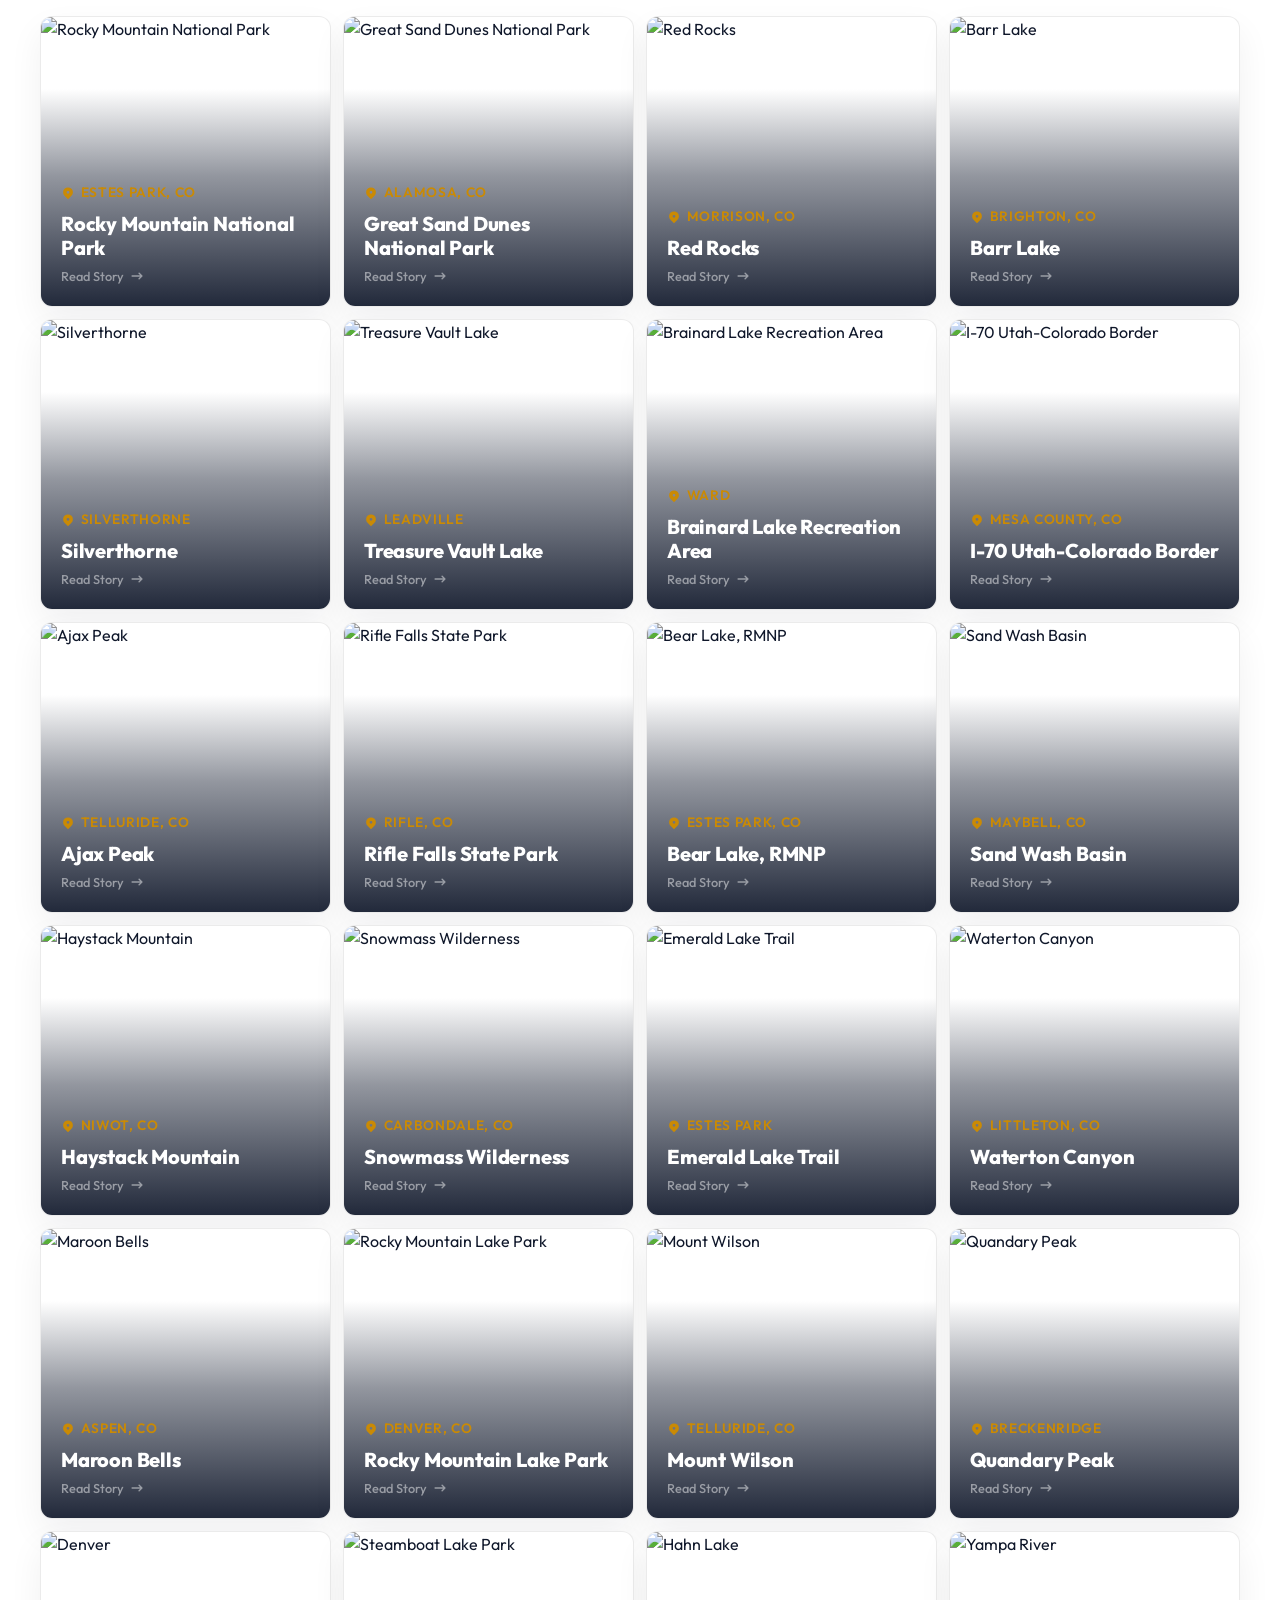
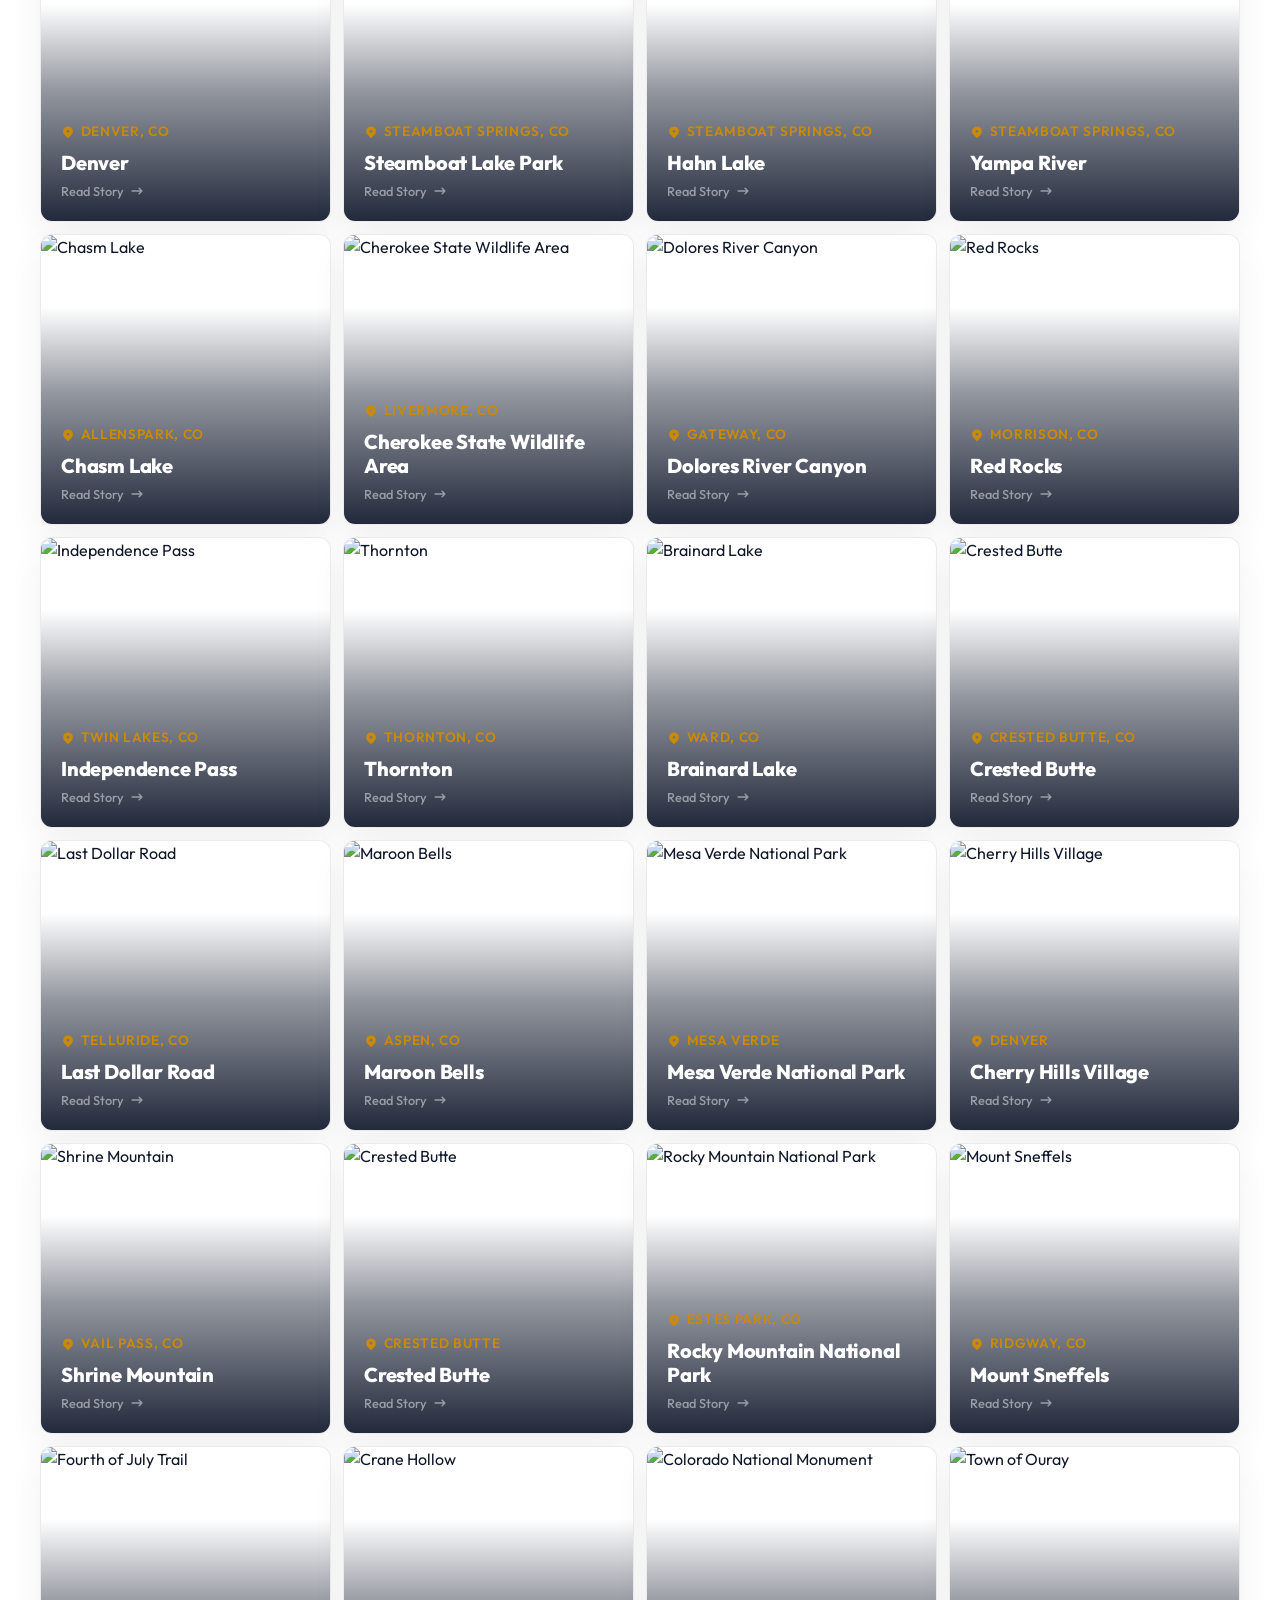
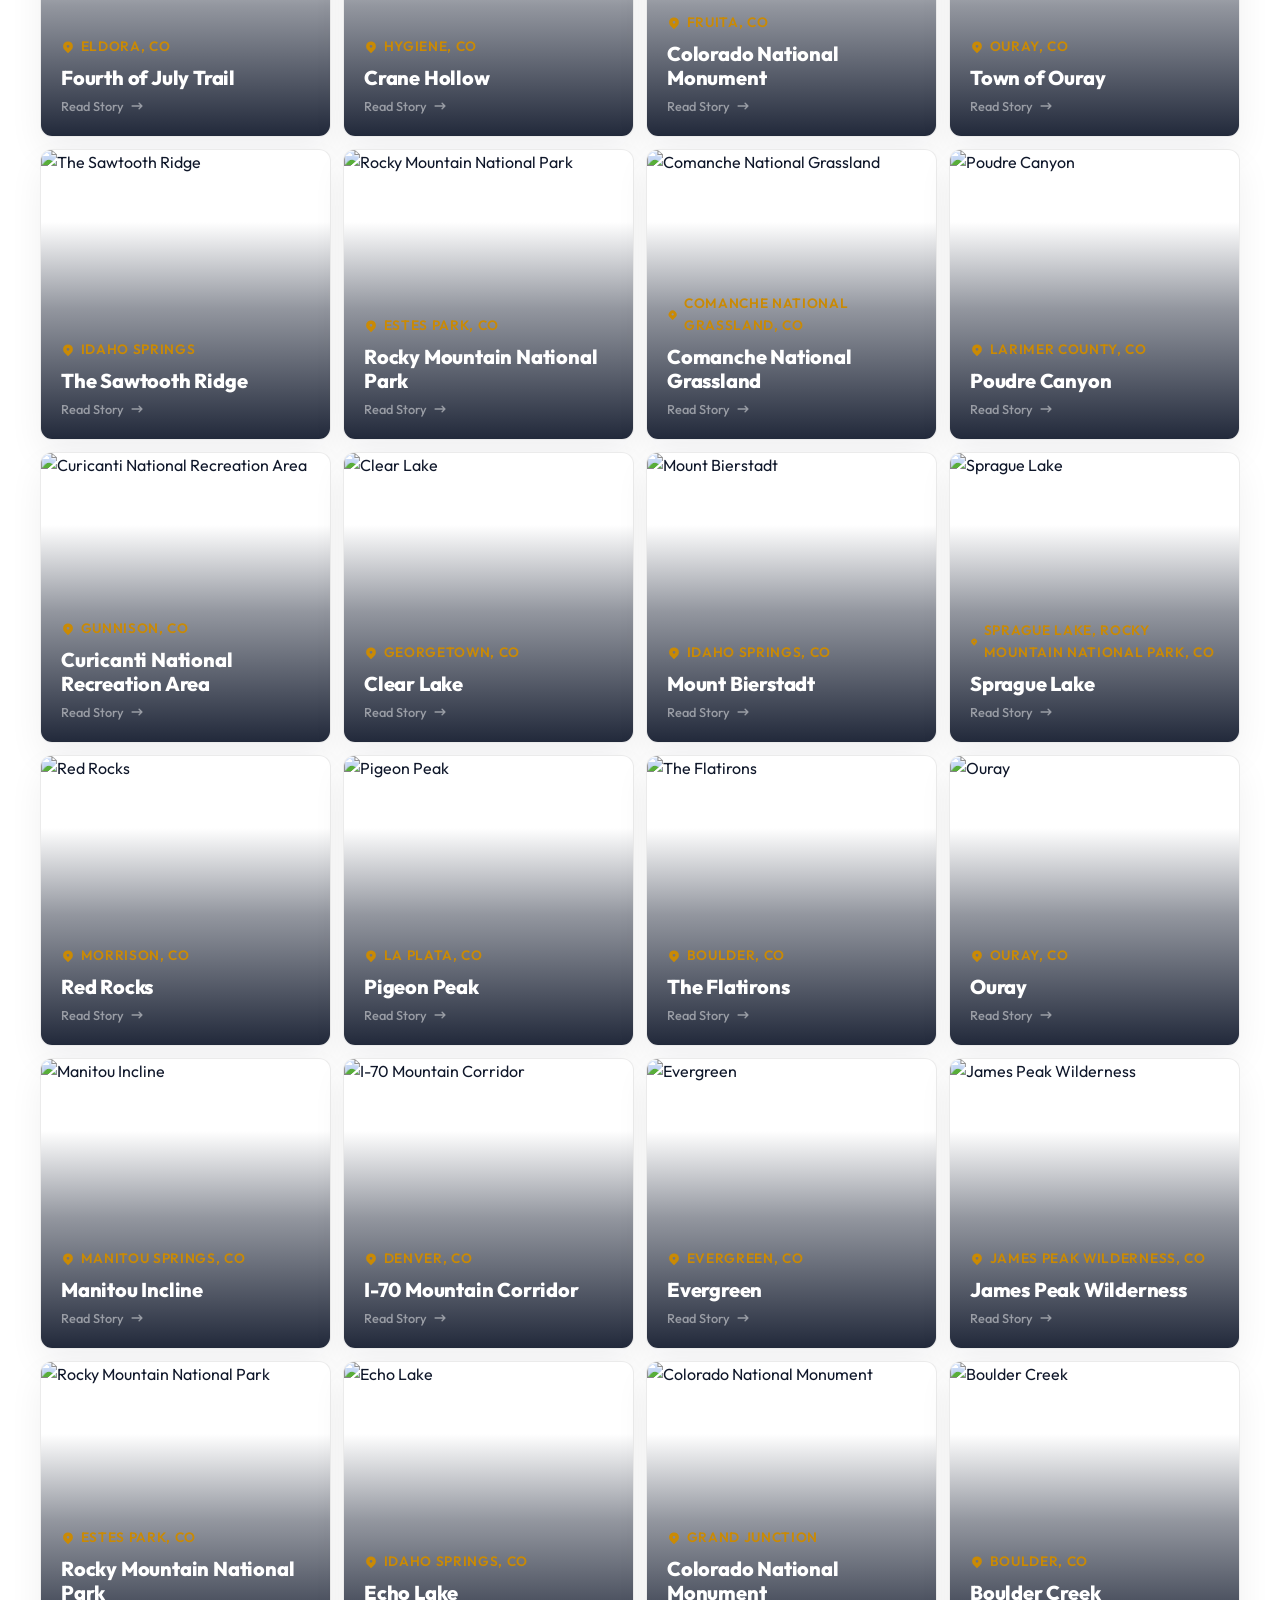
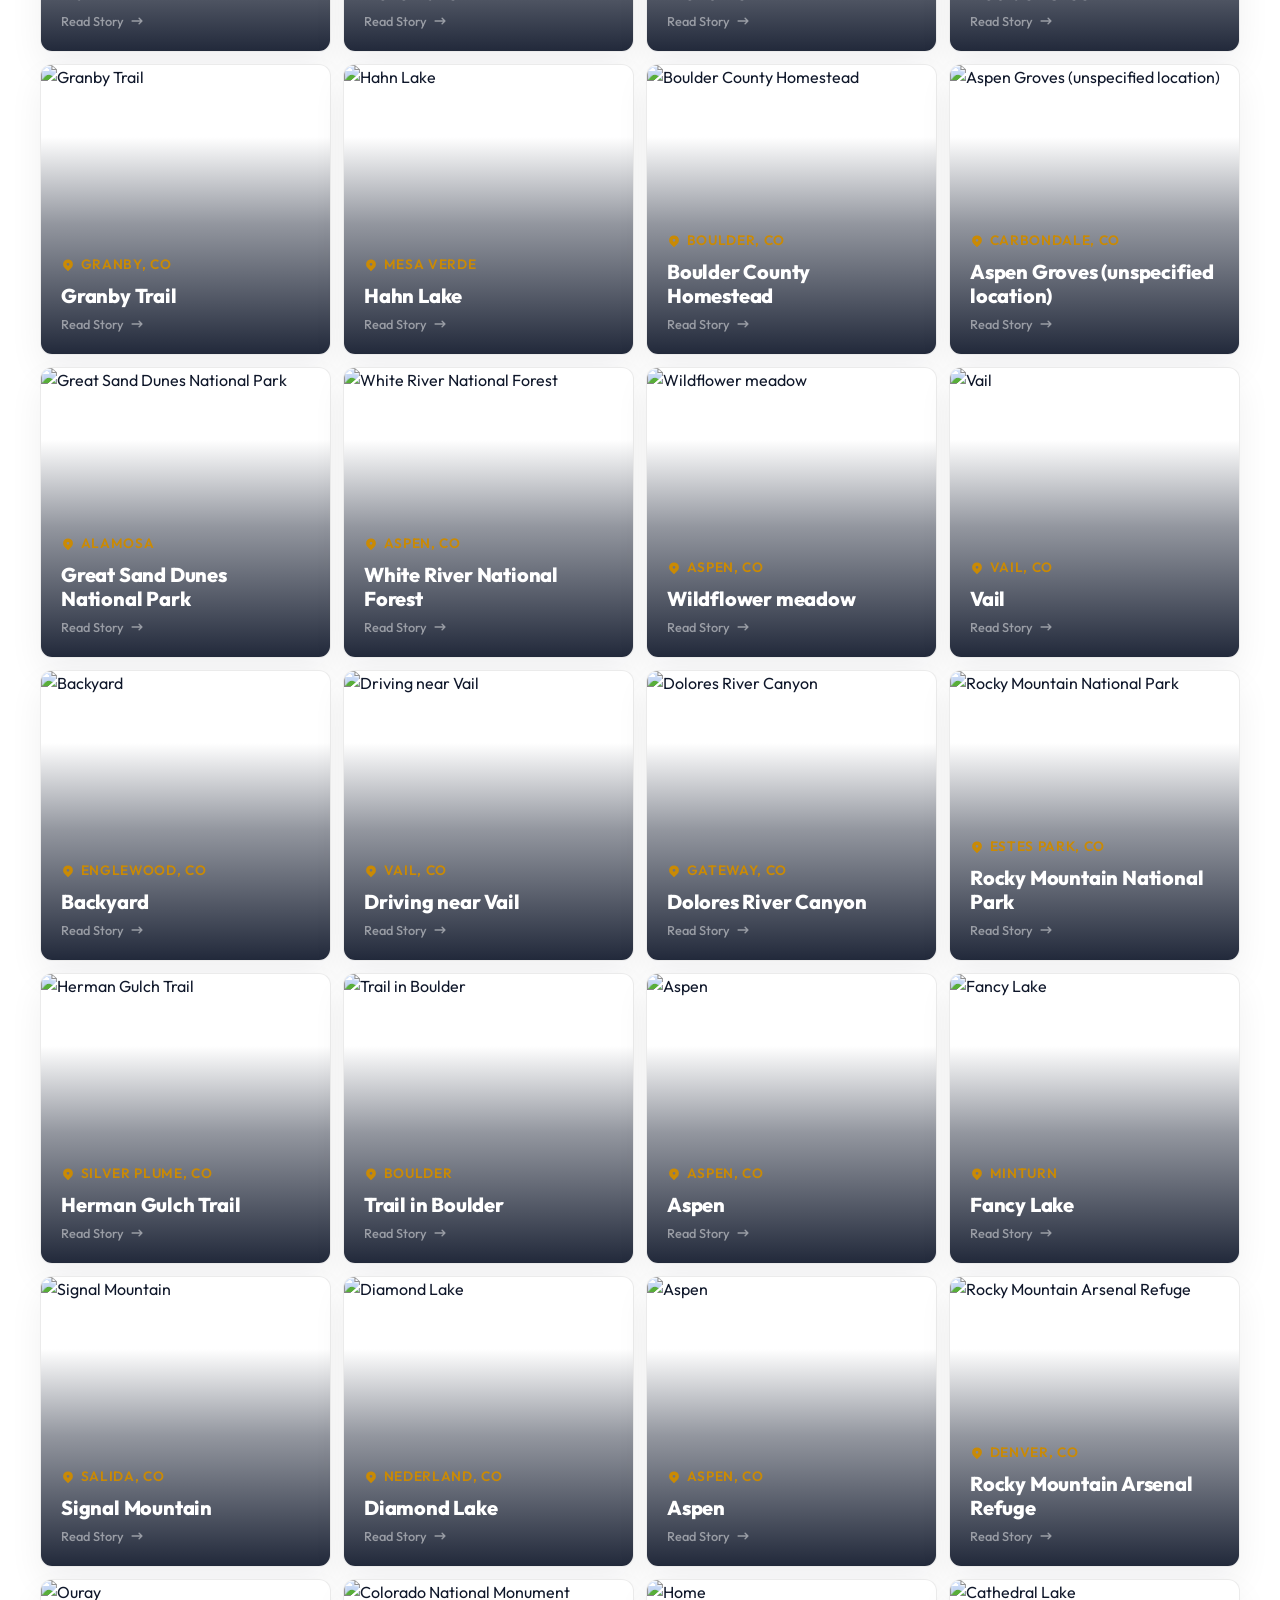
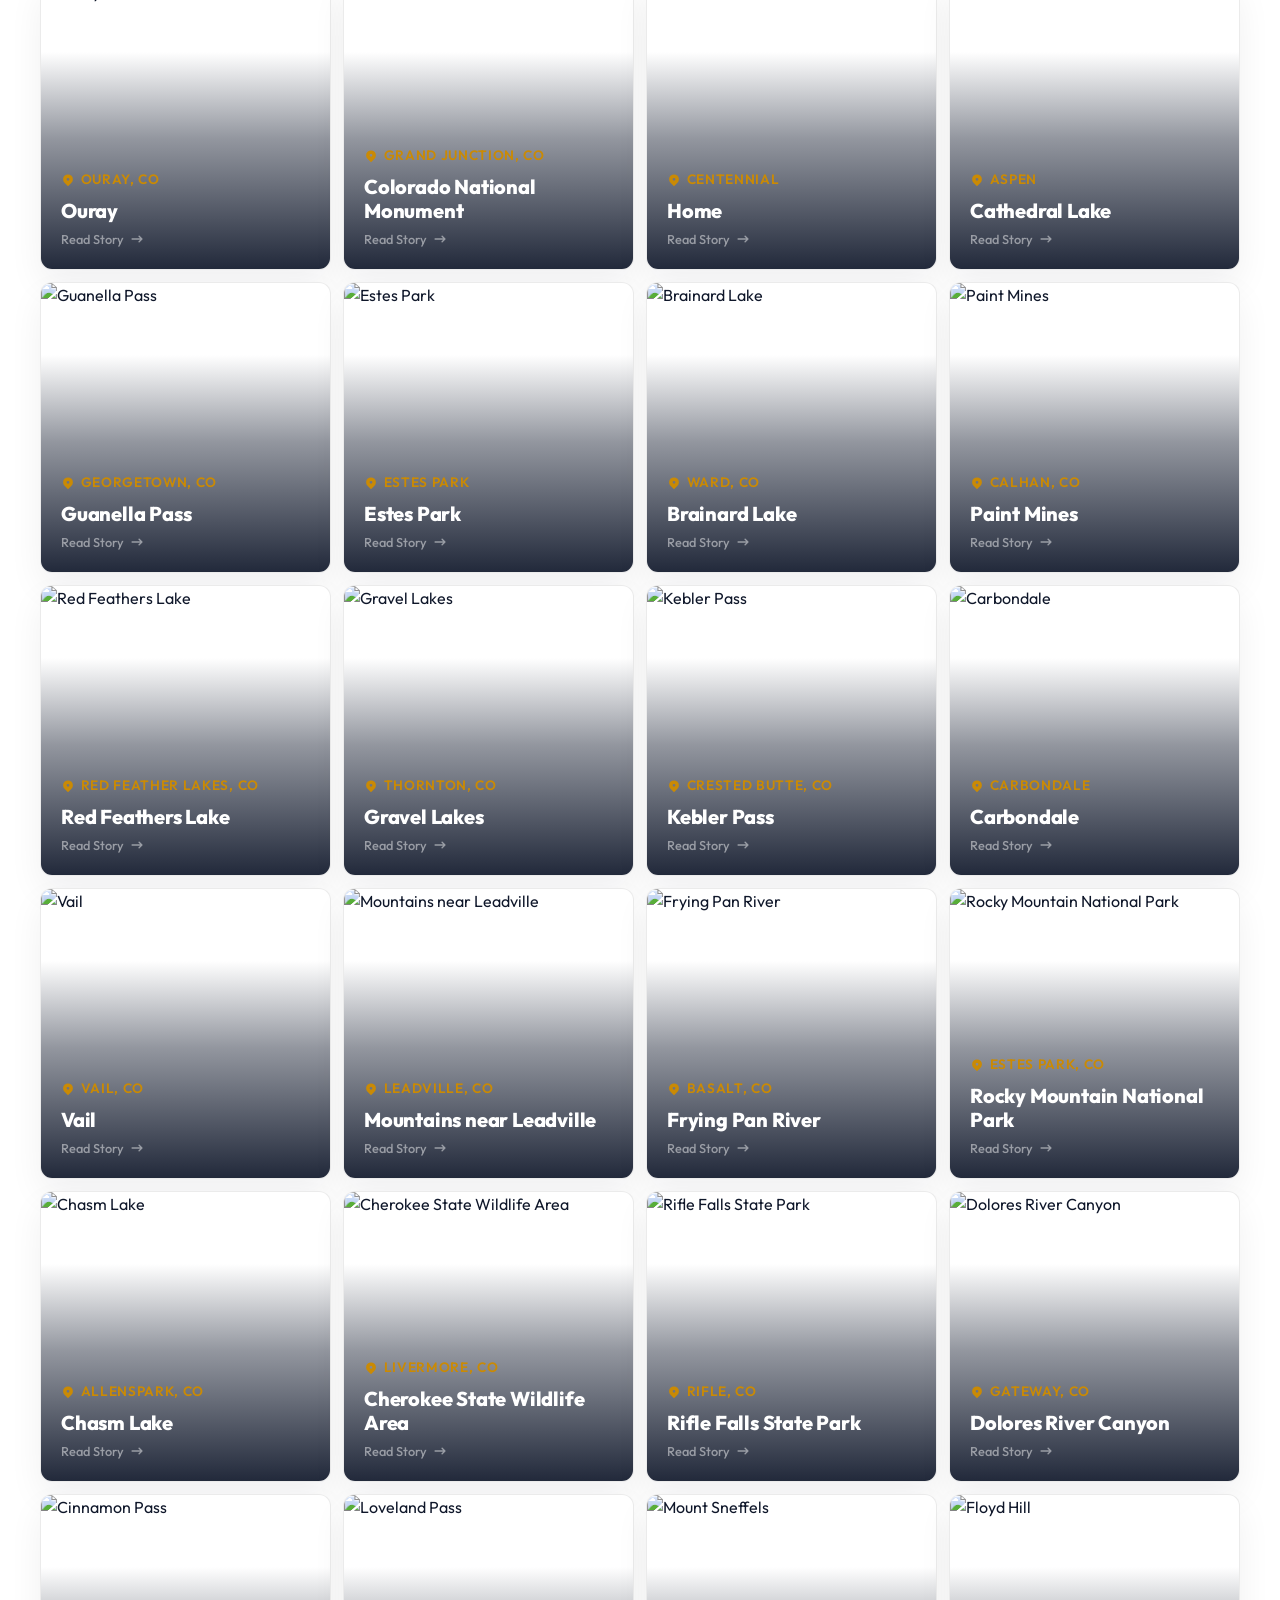
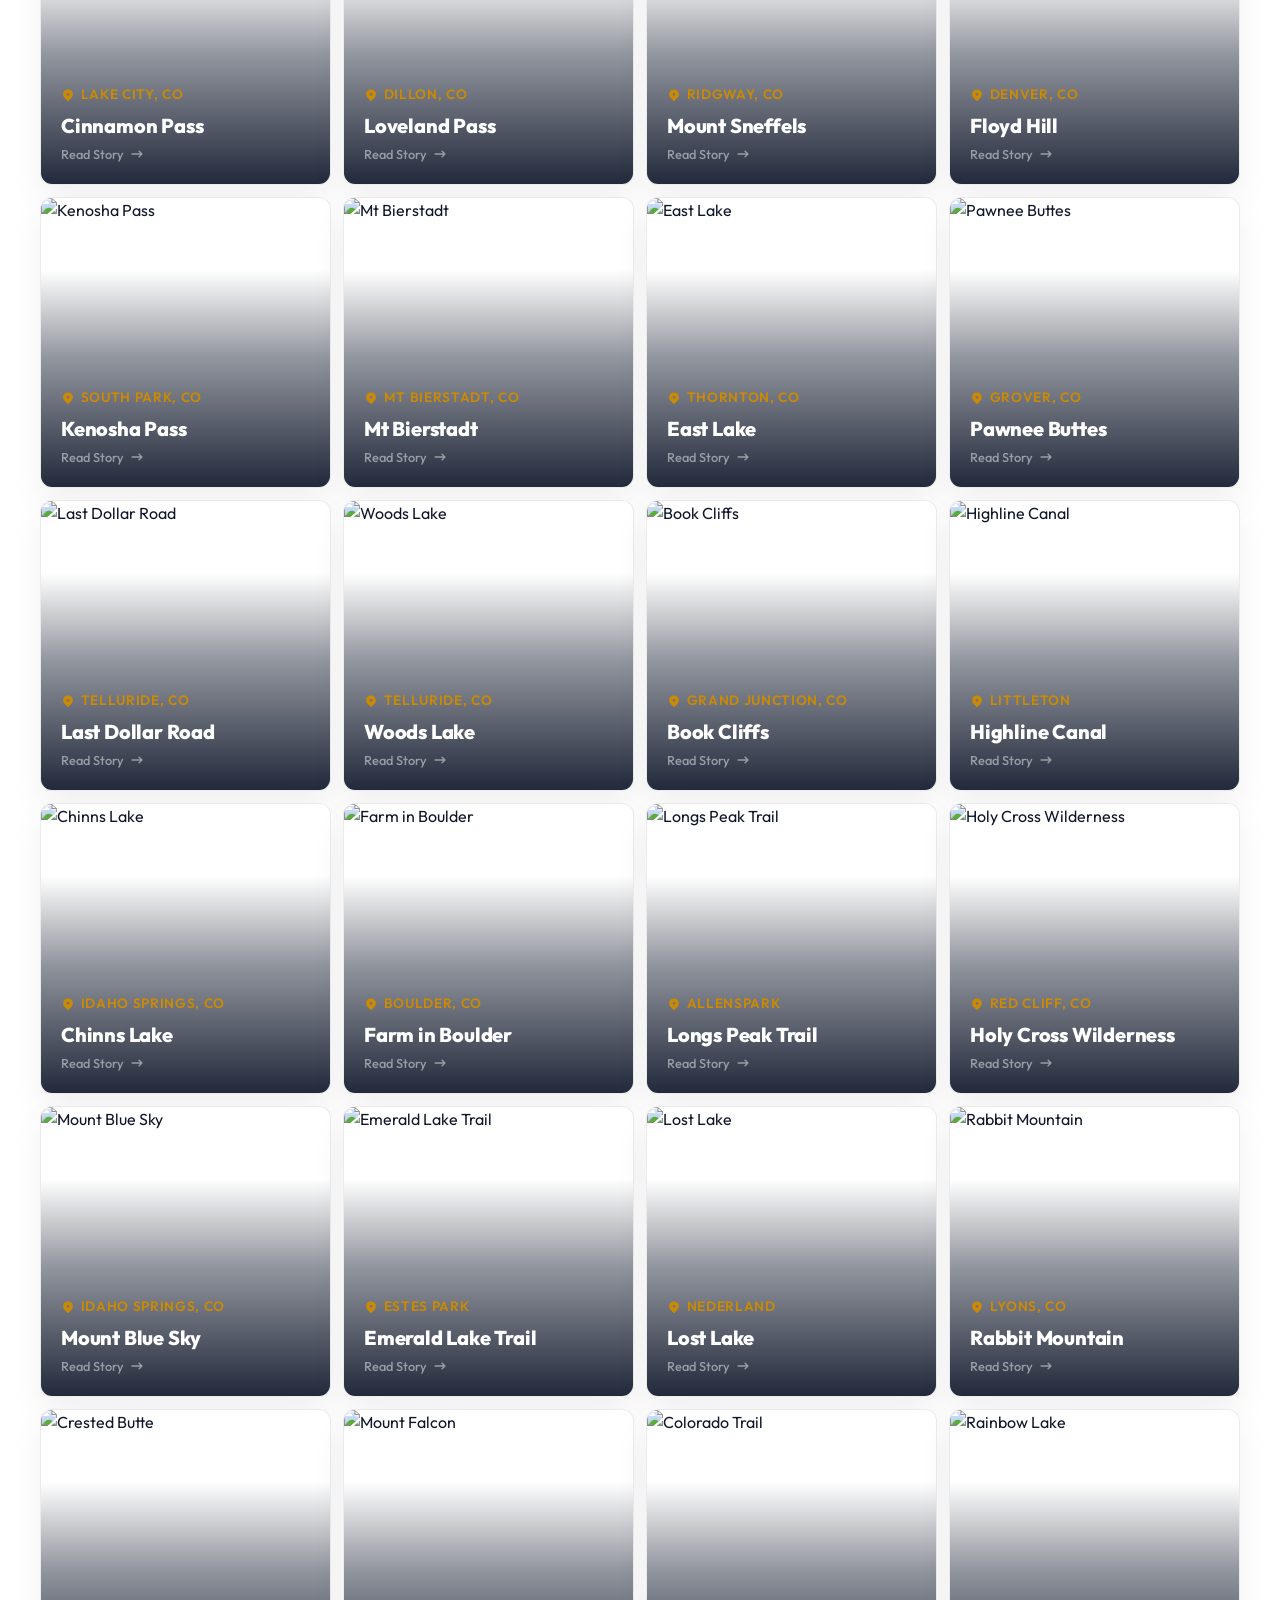
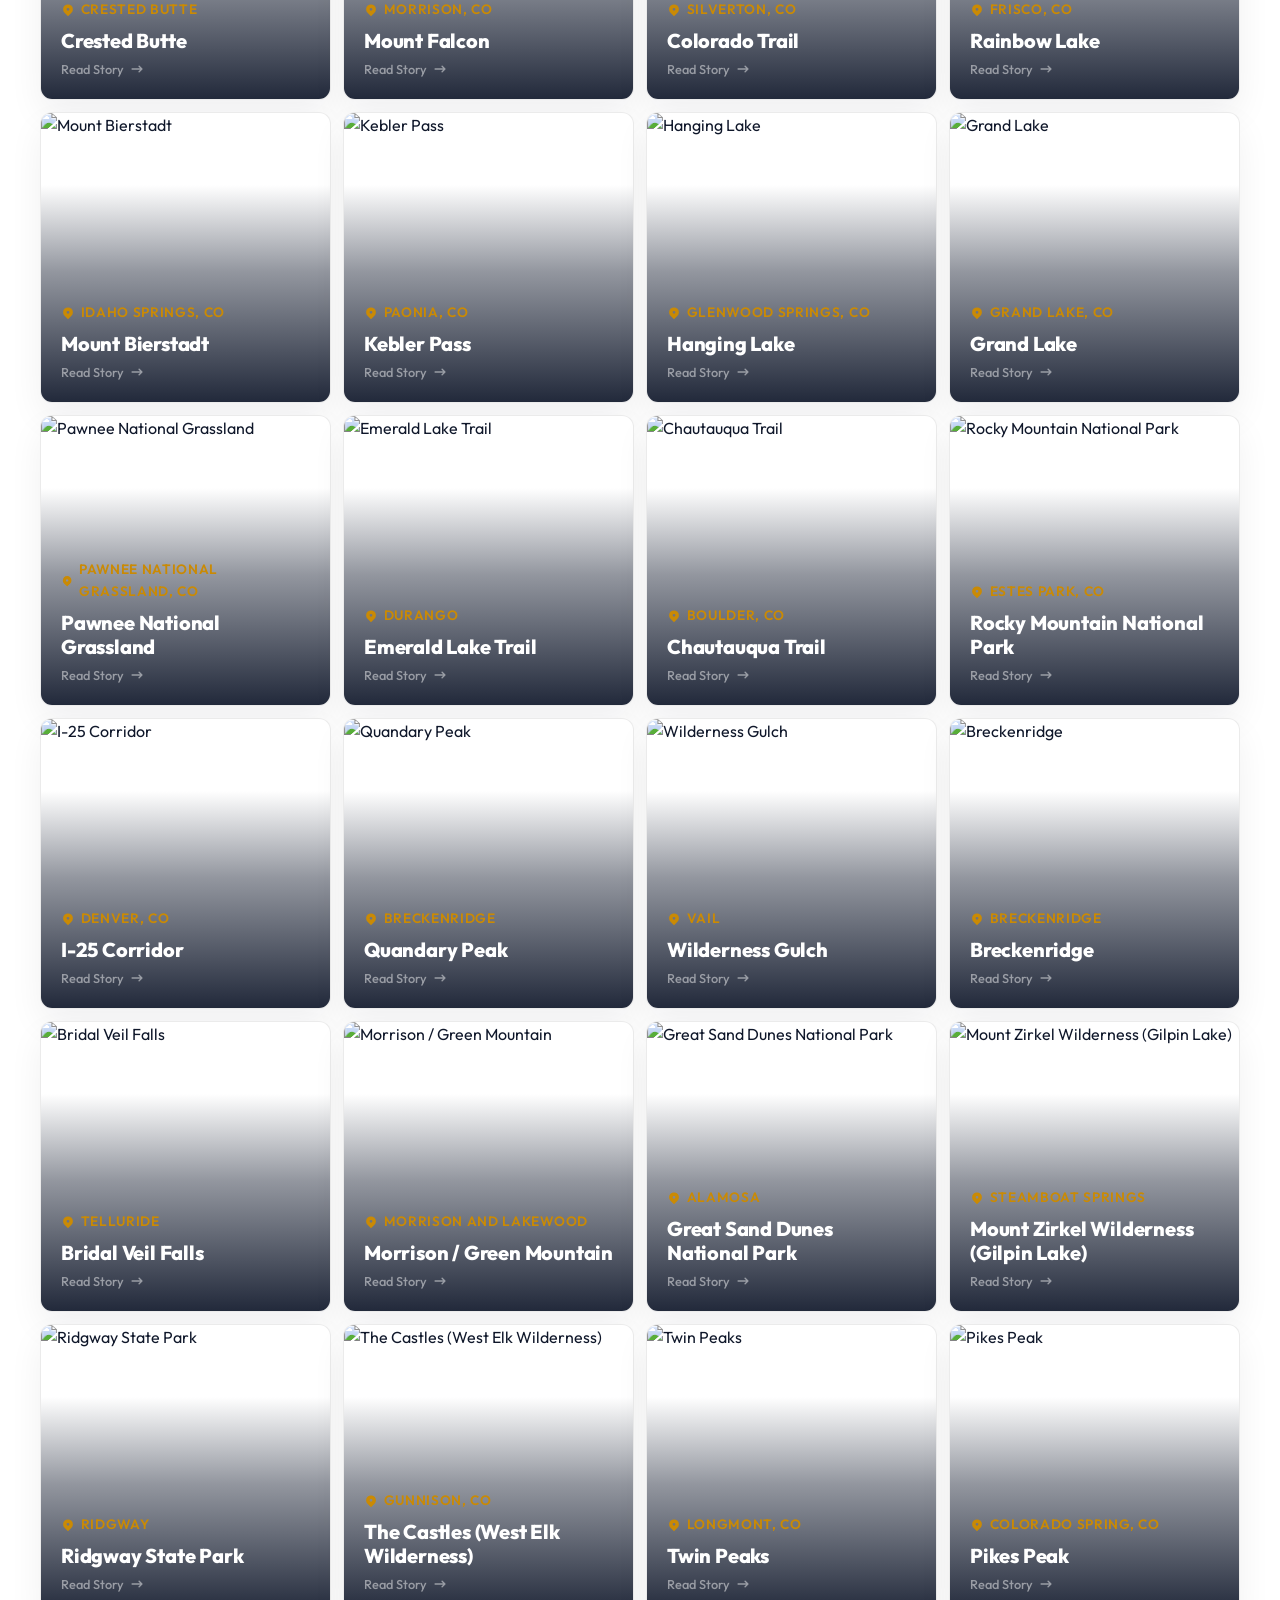
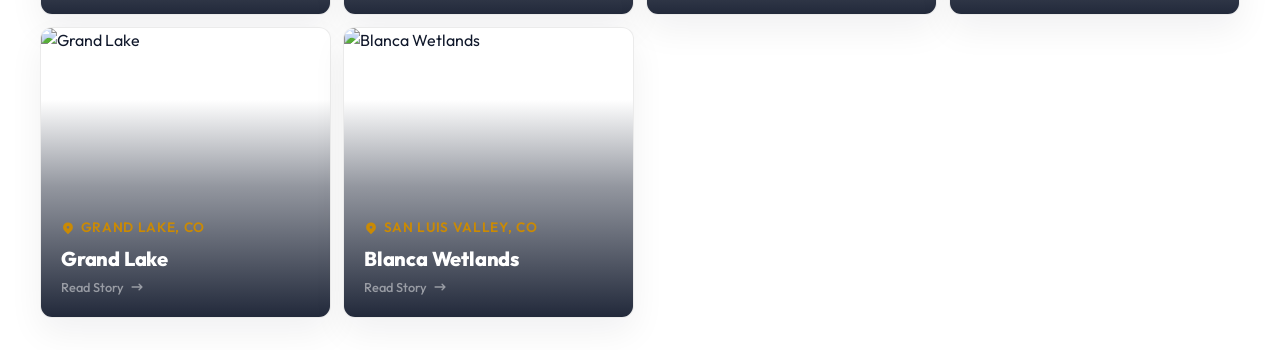
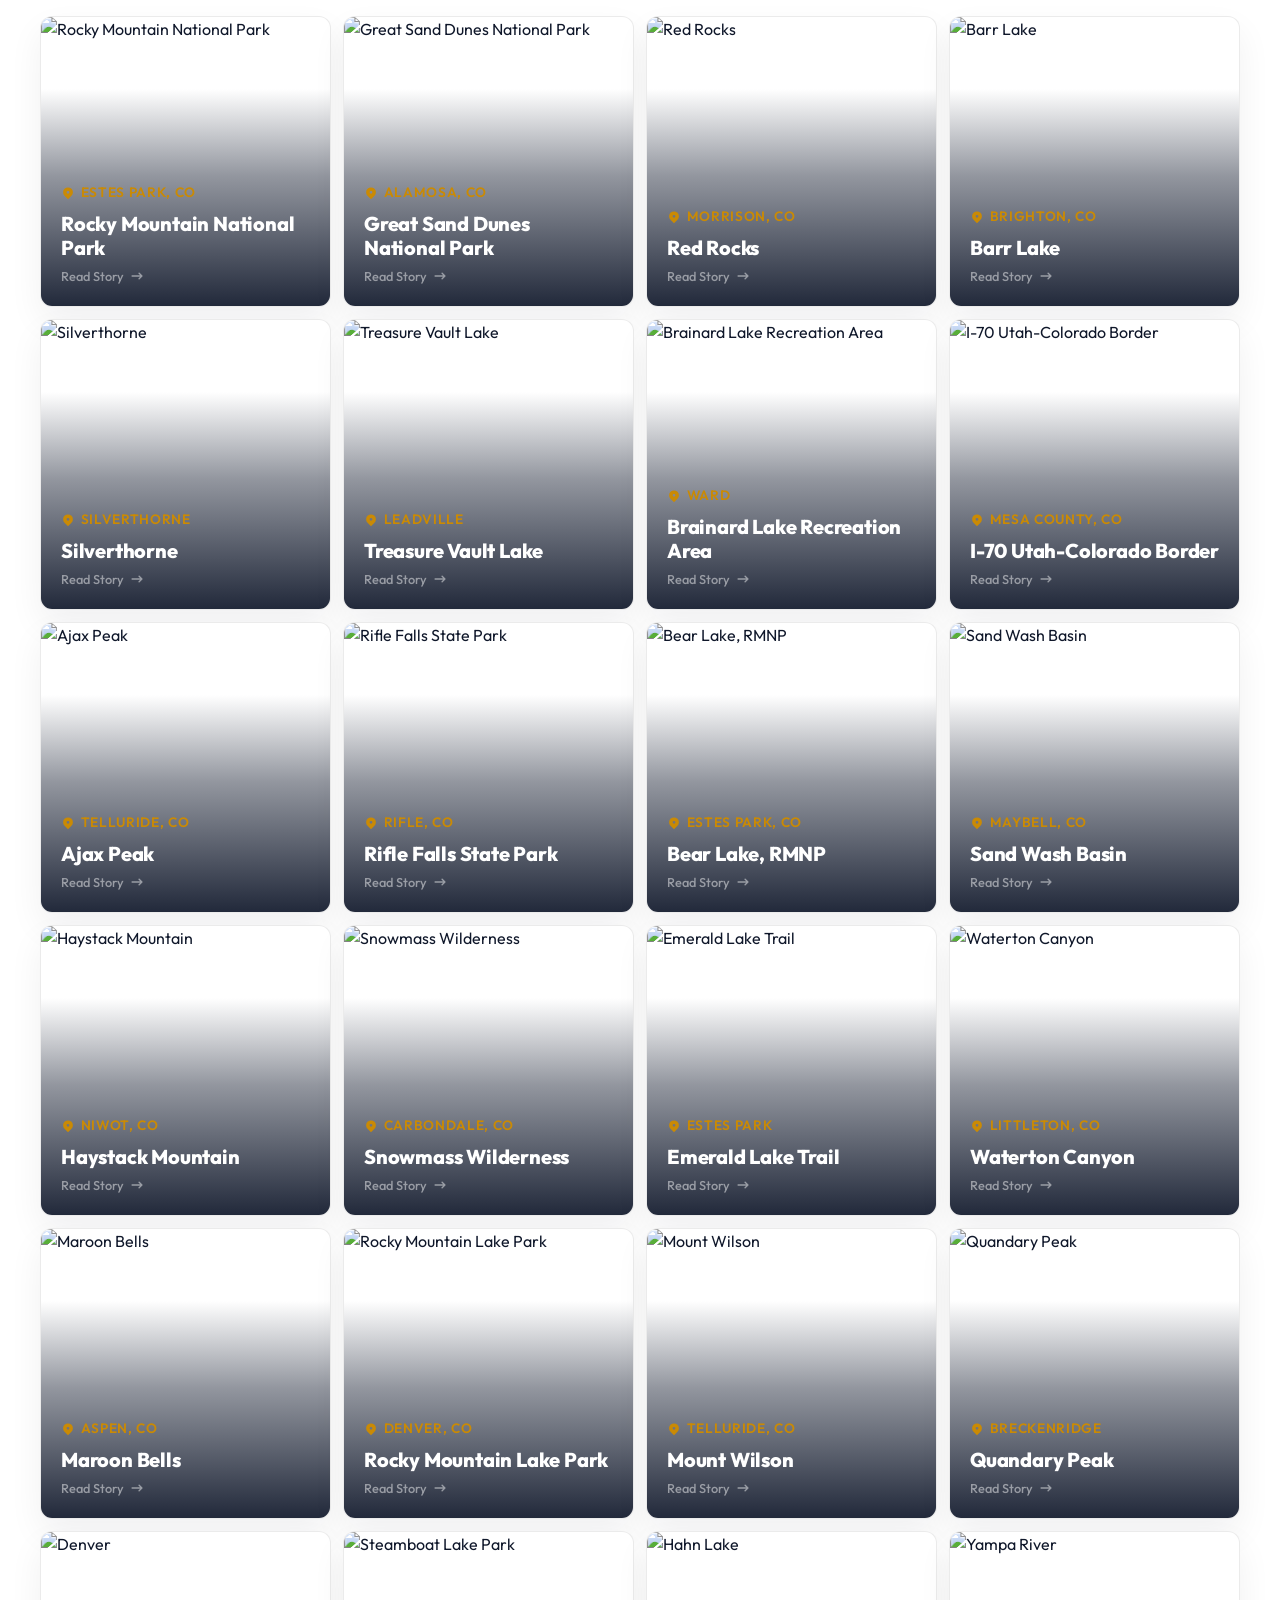
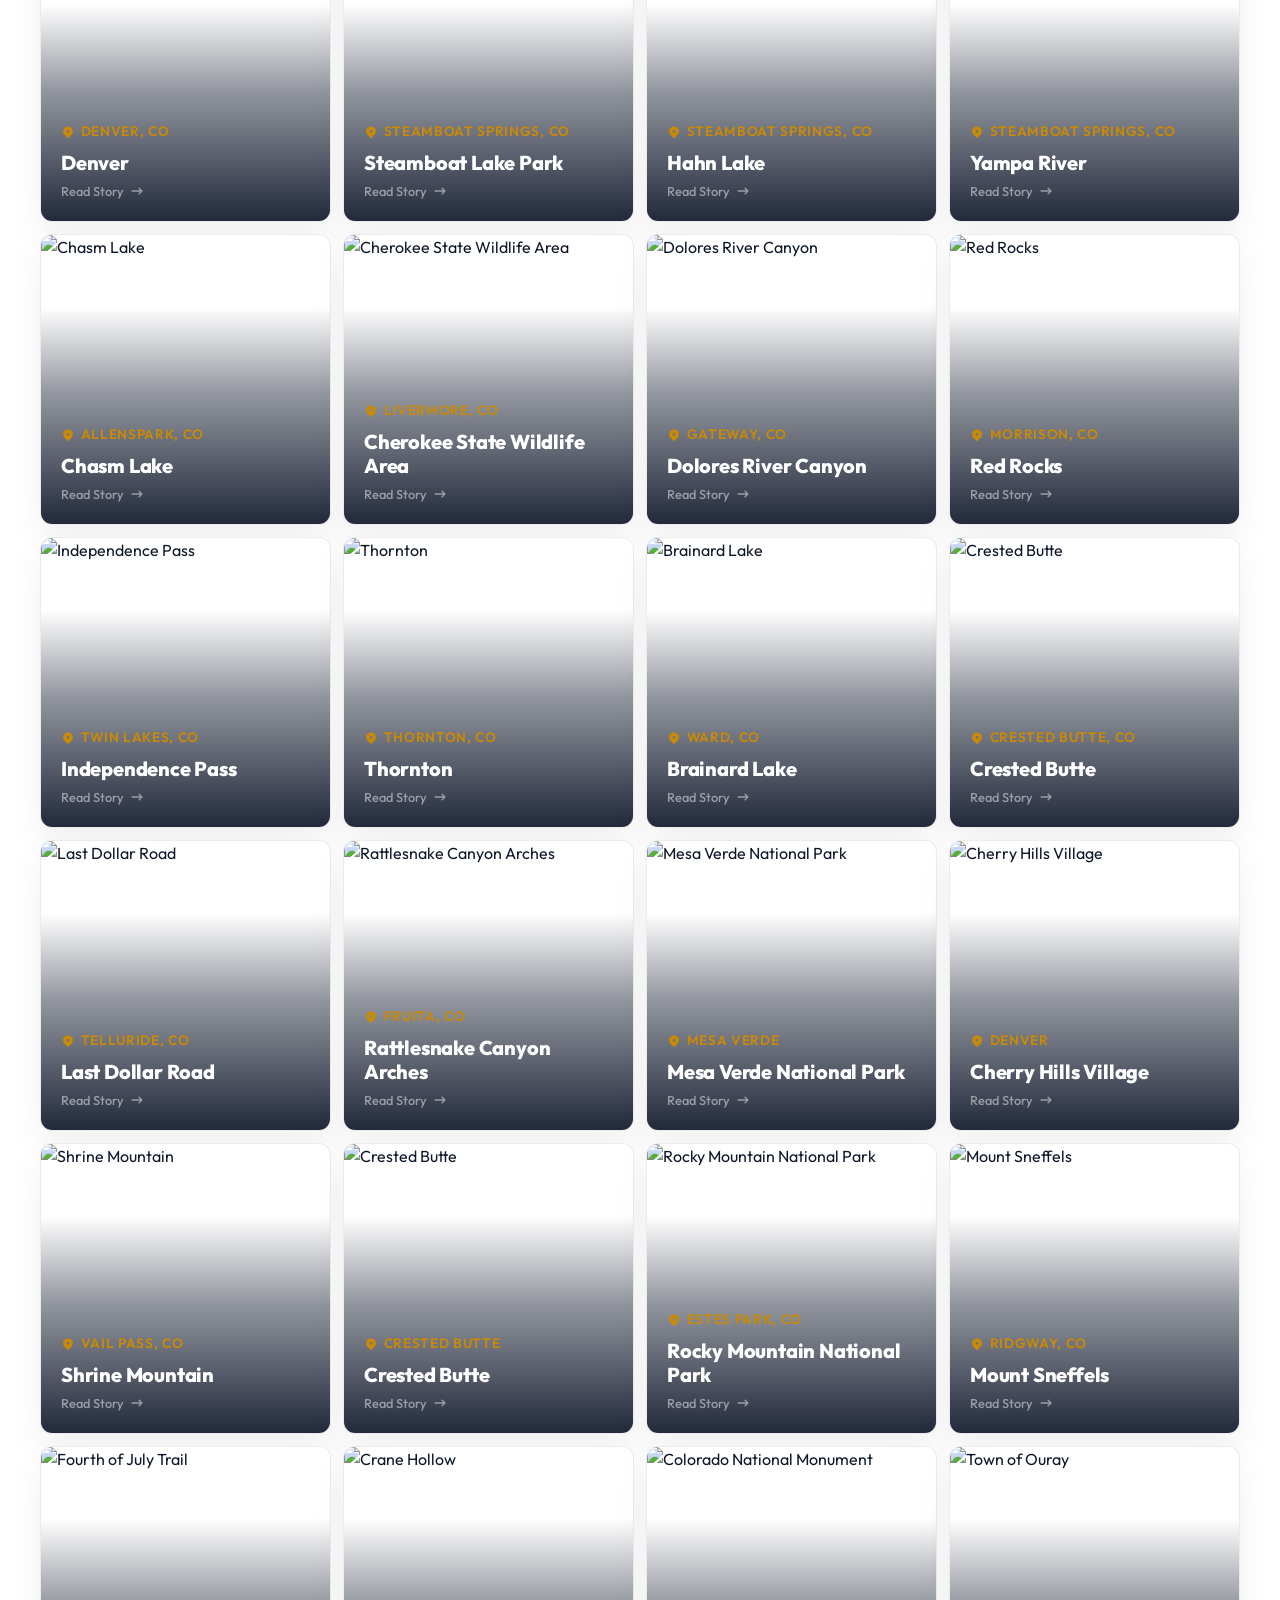
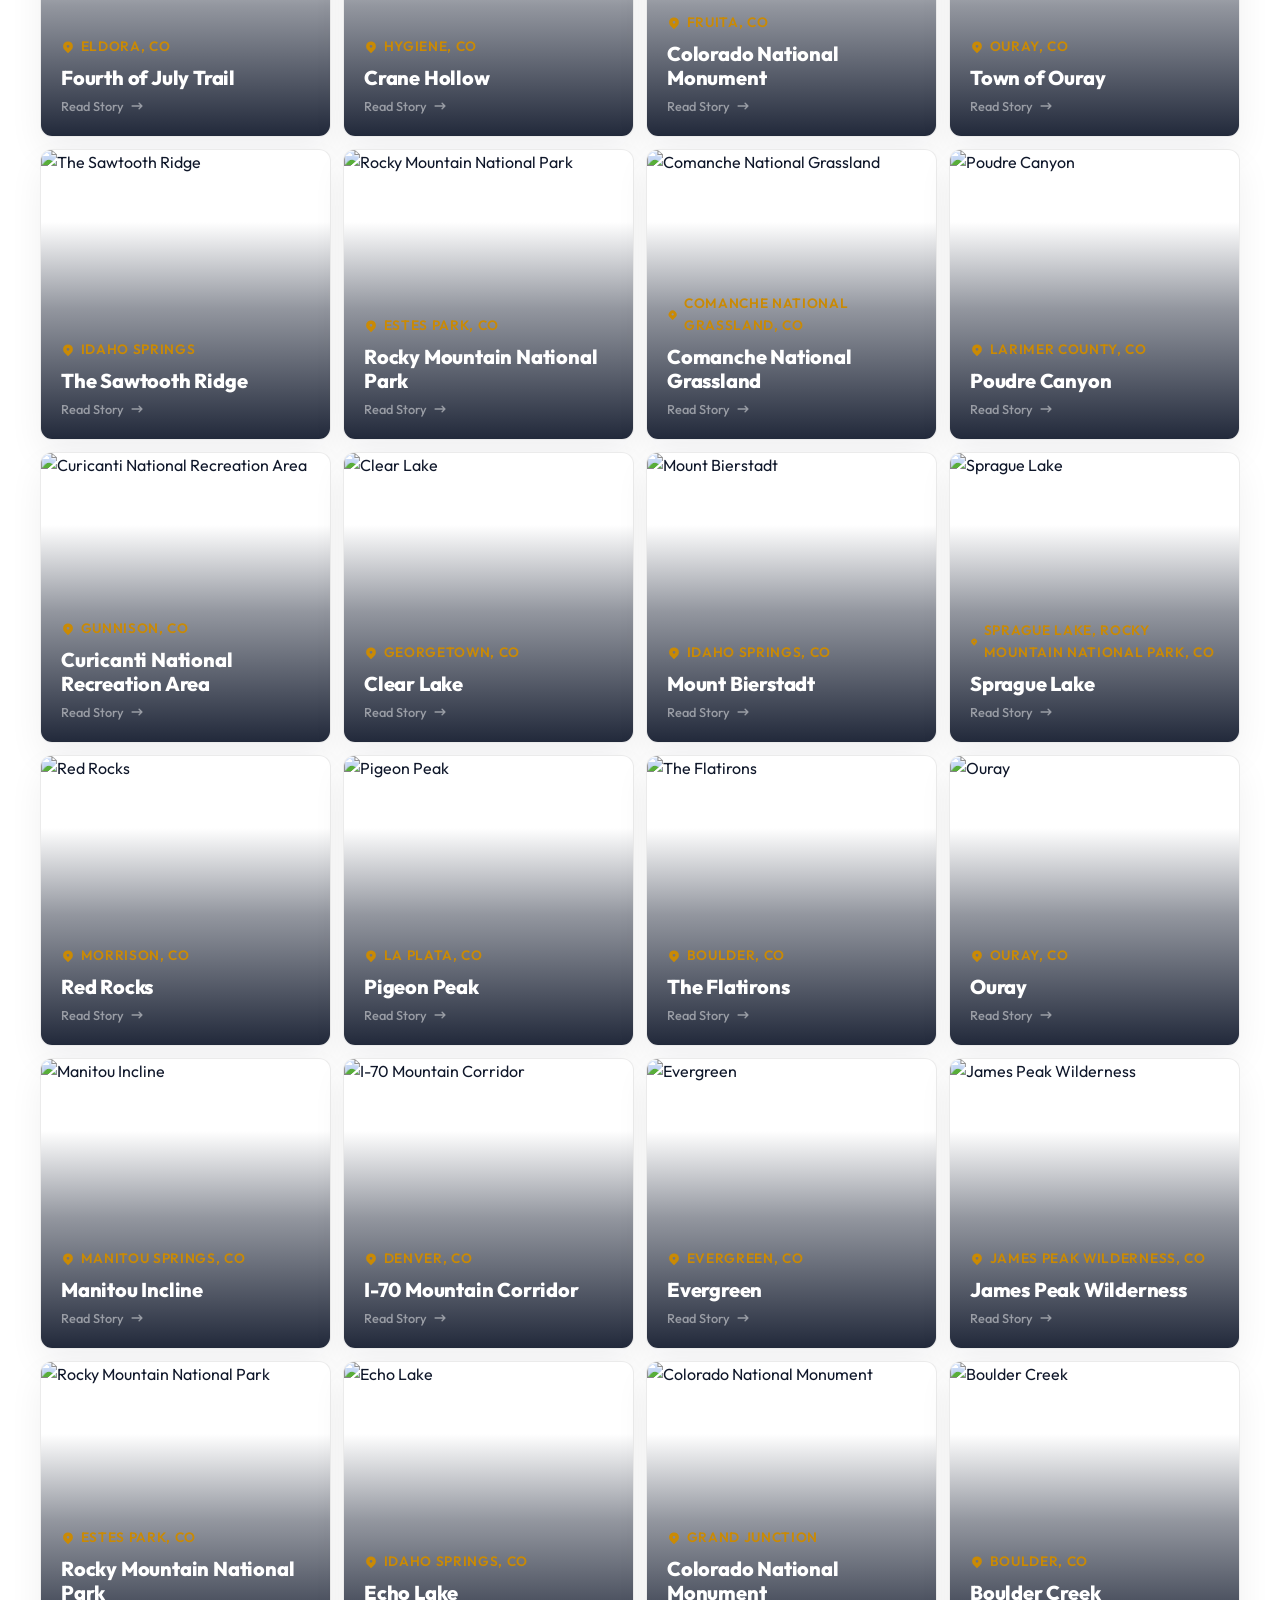
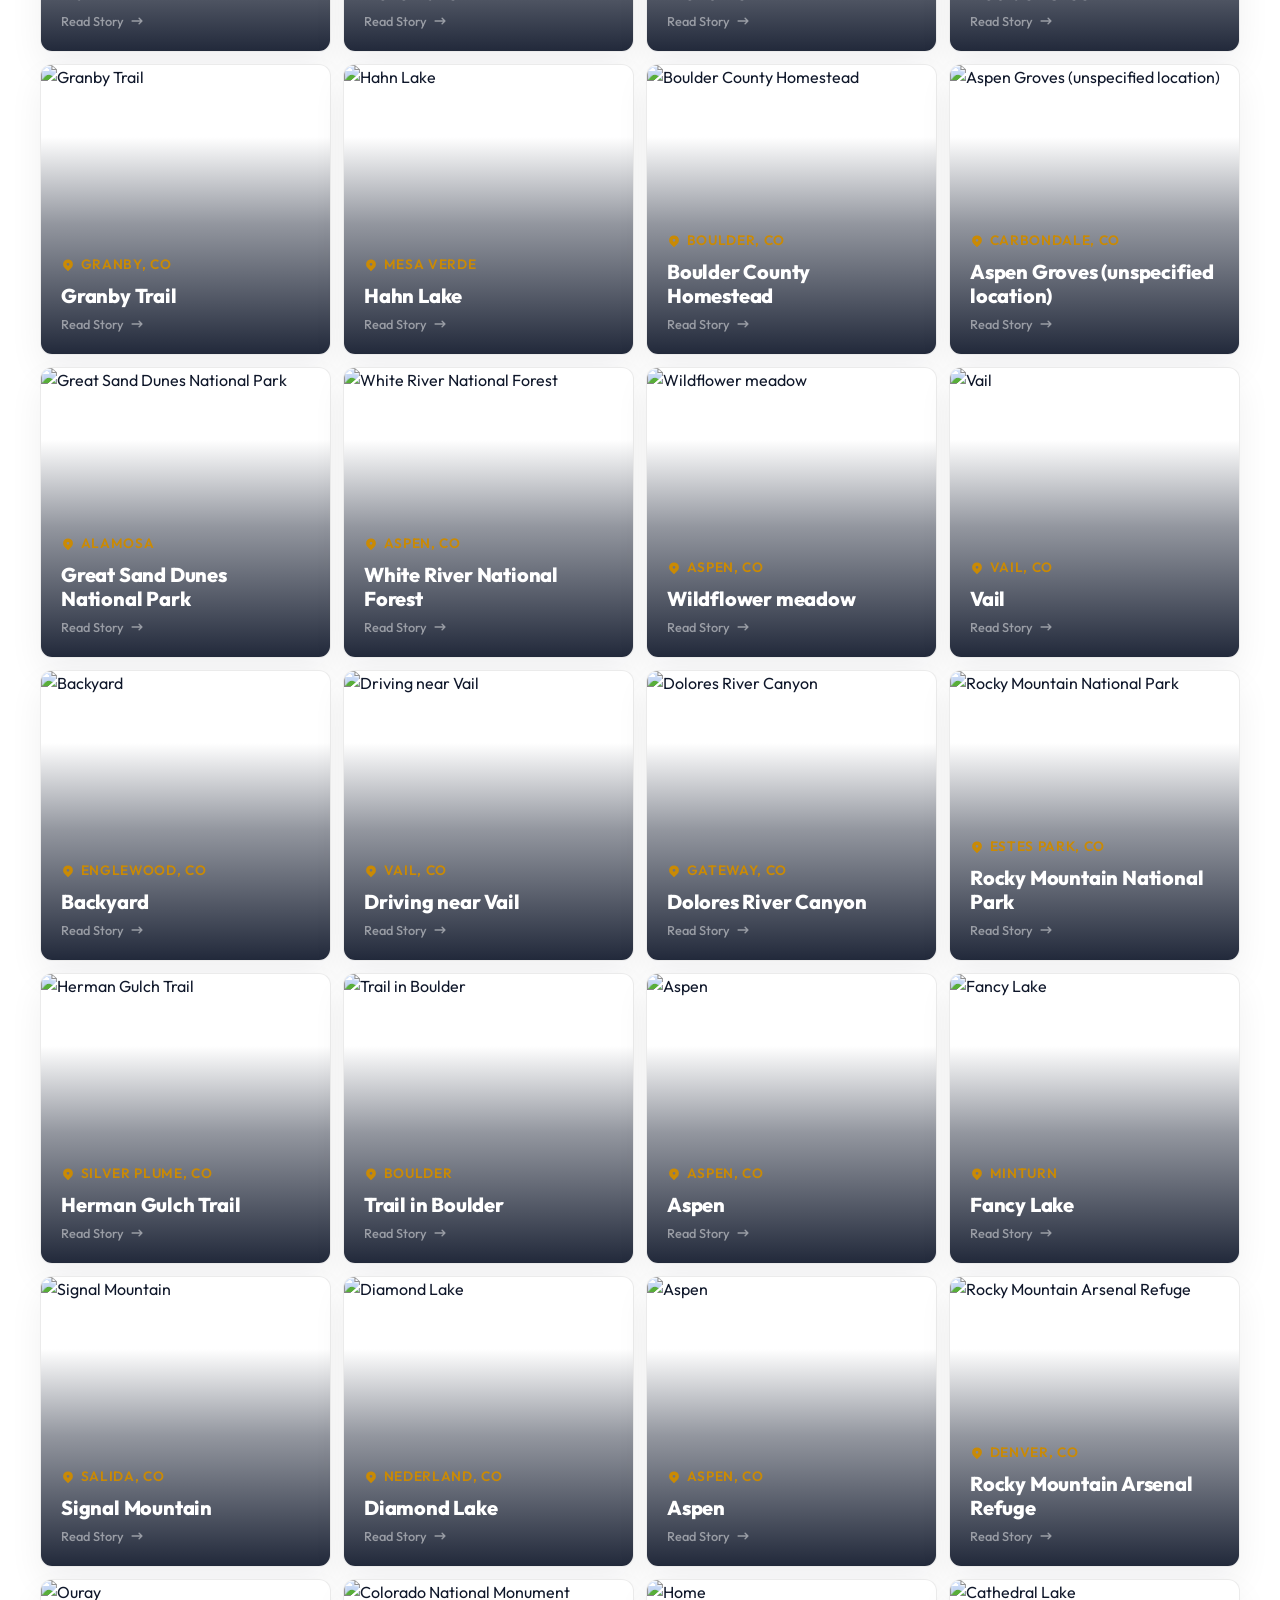
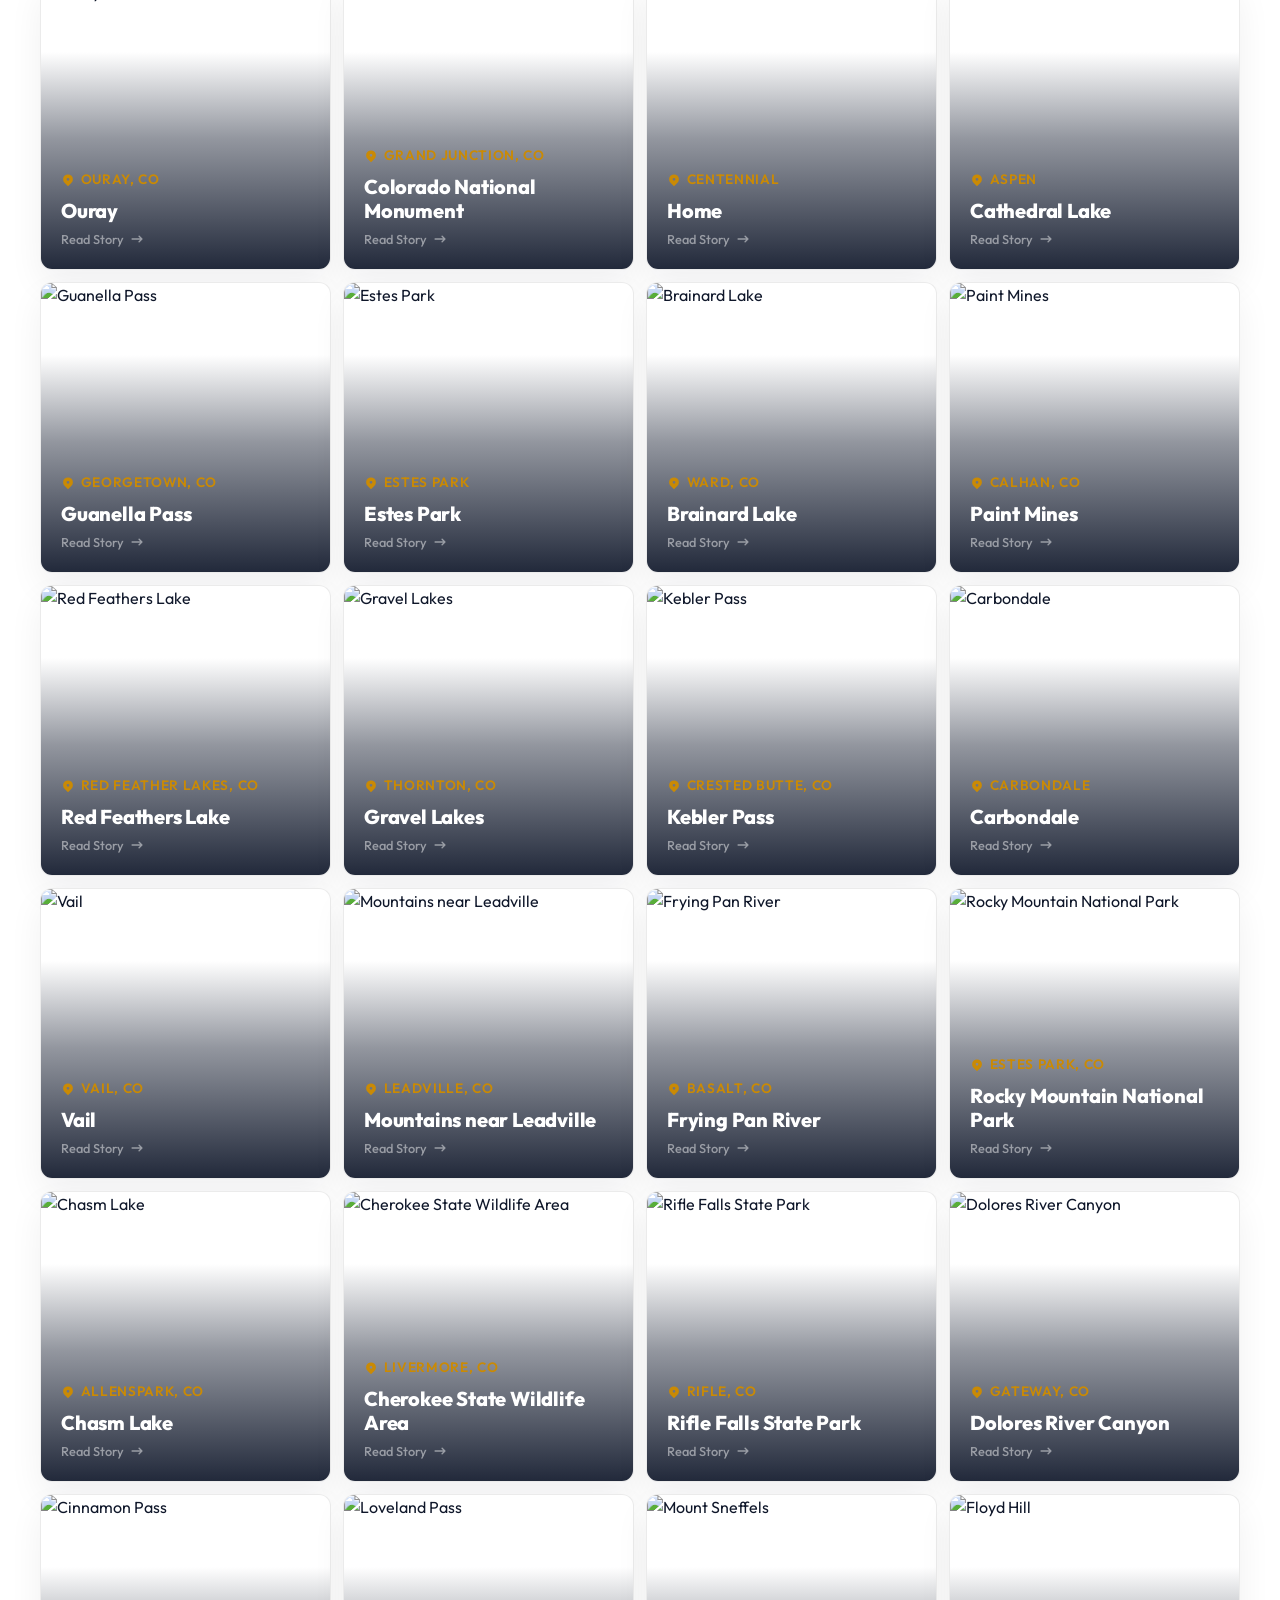
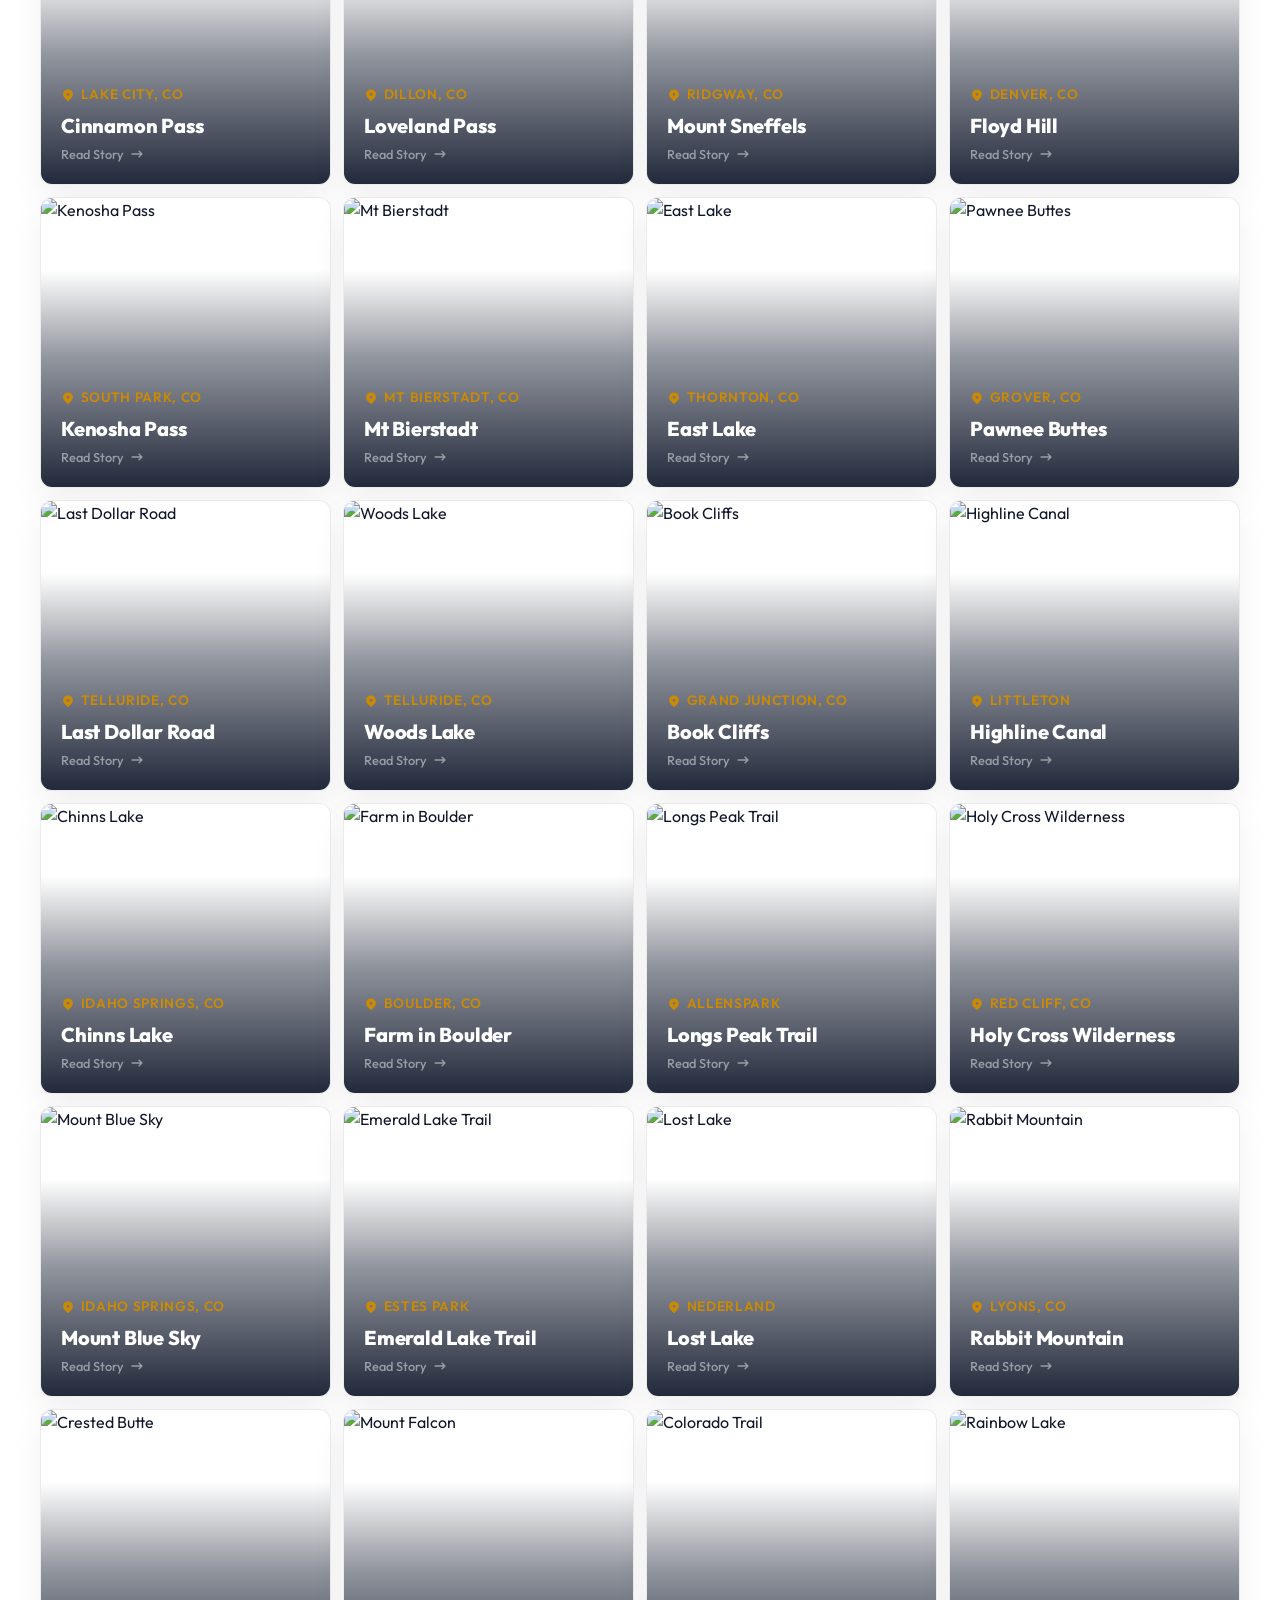
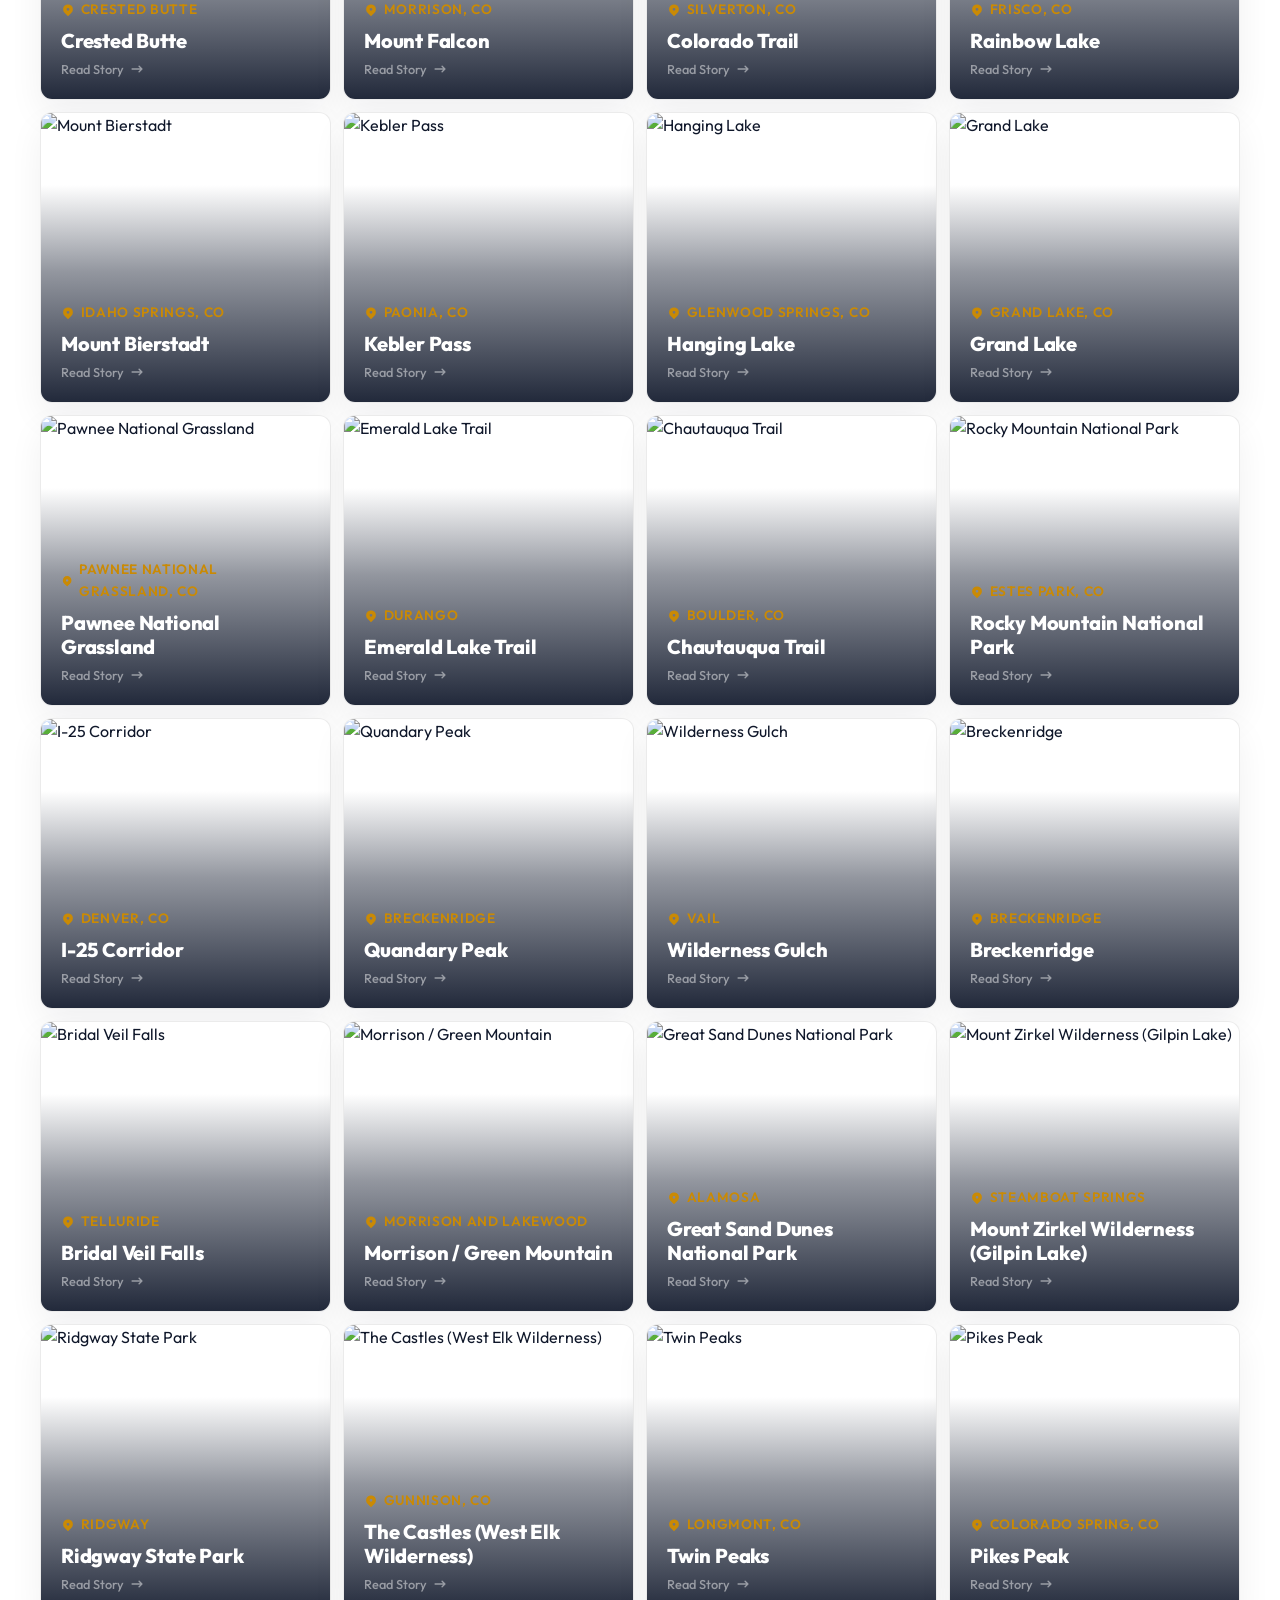
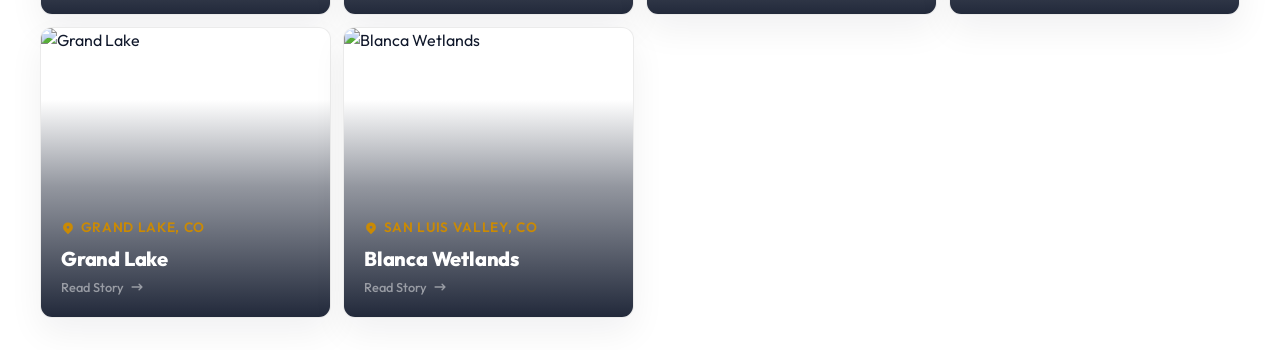
